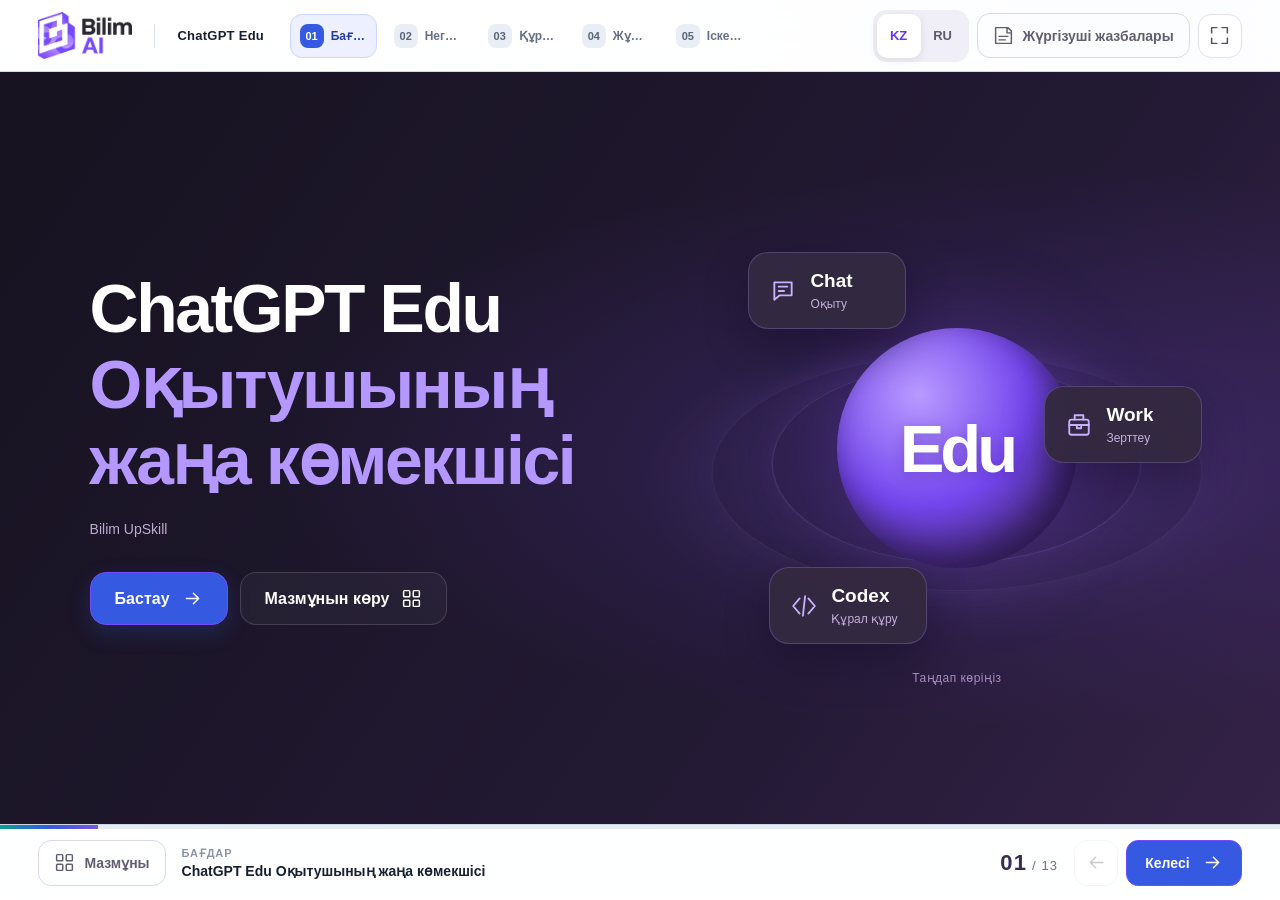
==== index.html @ 20c5f379 "Remove presentation tagline from opening slide" ====
<!DOCTYPE html>
<!-- saved from url=(0097)file:///C:/Users/w2/Documents/Codex/2026-09-23/ht/outputs/ChatGPT_Edu_Bilim_AI_updated.html#en/16 -->
<html lang="kk"><head><meta http-equiv="Content-Type" content="text/html; charset=UTF-8"><meta name="viewport" content="width=device-width, initial-scale=1"><meta name="theme-color" content="#754bff"><meta name="description" content="Bilim AI — ChatGPT Edu faculty training. Interactive presentation in Kazakh and Russian."><title>ChatGPT Edu · Bilim AI · KZ</title><style>@font-face{font-family:Bilim;src:local('Arial')}*{box-sizing:border-box}html{font-size:16px;color-scheme:light}body{margin:0;background:#f4f3f9;color:#24222d;font-family:Bilim,Arial,sans-serif}button,input,textarea,select{font:inherit}button,a,input,select,textarea{-webkit-tap-highlight-color:transparent}button,a{touch-action:manipulation}button{cursor:pointer}button:disabled{cursor:default;opacity:.3}button:focus-visible,a:focus-visible,input:focus-visible,select:focus-visible,textarea:focus-visible{outline:3px solid #a58bff;outline-offset:5px}button{border:0}a{color:inherit}svg{width:21px;height:21px;flex-shrink:0;vertical-align:middle}button svg{pointer-events:none}p{margin:0;line-height:1.55}h1,h2,h3{margin:0;line-height:1.12;letter-spacing:-.035em}h1{font-size:clamp(42px,5.3vw,82px);font-weight:700}h2{font-size:clamp(30px,3.6vw,54px);max-width:1120px}h3{font-size:24px;letter-spacing:-.02em}img{max-width:100%;display:block}button:active:not(:disabled),.action:active{transform:translateY(2px) scale(.98)}.topbar{height:86px;display:flex;align-items:center;justify-content:space-between;padding:0 4vw;border-bottom:1px solid #e2dfec;background:#ffffffed;position:relative;z-index:5;gap:16px}.brand{display:flex;align-items:center;gap:22px;text-decoration:none;flex-shrink:0}.brand img{width:119px;height:60px;object-fit:contain}.brand-divider{height:24px;width:1px;background:#d8d4e5}.brand-name{font-size:14px;letter-spacing:.08em;font-weight:700}.toolbar{display:flex;align-items:center;gap:10px}.lang{display:flex;background:#f0eef6;padding:4px;border-radius:14px}.lang button{min-width:48px;height:38px;border-radius:10px;background:transparent;color:#5f5a6c;font-weight:700;font-size:13px;transition:.2s}.lang button[aria-pressed=true]{background:#fff;color:#6635ed;box-shadow:0 2px 9px #25174618}.iconbtn{width:44px;height:44px;border:1px solid #e1ddec;background:#fff;border-radius:13px;display:inline-grid;place-items:center;color:#555060;transition:.2s}.iconbtn:hover{background:#eee8ff;color:#6738e9;border-color:#b59bfd}.quiet-btn{display:inline-flex;align-items:center;justify-content:center;gap:9px;background:transparent;color:#635d72;border:1px solid #ddd6eb;border-radius:13px;padding:11px 15px;font-size:14px;font-weight:600;transition:.2s}.quiet-btn:hover{background:#eae2fc;border-color:#ad8cf9}.action{display:inline-flex;align-items:center;justify-content:center;gap:12px;min-height:52px;padding:15px 24px;color:white;background:#754bff;border:1px solid #754bff;border-radius:16px;text-decoration:none;font-weight:700;font-size:16px;position:relative;overflow:hidden;transition:transform .2s,box-shadow .2s,background .2s;box-shadow:0 9px 24px #754bff24}.action:hover{background:#6535f2;box-shadow:0 12px 32px #754bff45;transform:translateY(-3px)}.action.secondary{background:#fff;color:#6336dc;border-color:#e2d9fa;box-shadow:none}.action.secondary:hover{background:#f1ebff}.ripple{position:absolute;border-radius:50%;width:18px;height:18px;background:#ffffff60;pointer-events:none;animation:ripple .55s ease-out forwards}@keyframes ripple{to{transform:scale(30);opacity:0}}.stage{min-height:calc(100dvh - 166px);position:relative}.slide{max-width:1600px;margin:auto;padding:44px 6vw 45px;animation:arrive .55s cubic-bezier(.2,.7,.2,1);min-height:calc(100dvh - 166px)}@keyframes arrive{from{opacity:0;transform:translateY(22px)}to{opacity:1;transform:none}}.eyebrow{display:flex;align-items:center;gap:14px;font-size:12px;text-transform:uppercase;letter-spacing:.16em;font-weight:700;color:#784cf5;margin-bottom:20px}.eyebrow::before{content:'';width:30px;height:3px;background:currentColor;border-radius:4px}.slide-head{margin-bottom:34px}.subtitle{color:#716a80;max-width:970px;font-size:19px;margin-top:18px}.dock{height:80px;background:#ffffffed;border-top:1px solid #e3dfec;display:flex;align-items:center;gap:20px;padding:0 4vw;position:sticky;bottom:0;z-index:6;backdrop-filter:blur(16px)}.dock .chapter{flex:1;min-width:0;font-size:14px;color:#645d72;white-space:nowrap;overflow:hidden;text-overflow:ellipsis}.dock .counter{font-size:13px;font-variant-numeric:tabular-nums;letter-spacing:.09em;color:#756c83;white-space:nowrap}.dock .counter strong{font-size:22px;color:#382c50}.navpair{display:flex;gap:8px}.navpair .action{min-height:42px;padding:10px 18px;border-radius:12px;font-size:14px;box-shadow:none}.progress{position:absolute;top:-2px;height:3px;left:0;background:linear-gradient(90deg,#6336ed,#af8cff);transition:width .5s}.hero{color:#fff;position:relative;overflow:hidden;max-width:none;background:radial-gradient(ellipse at 82% 50%,#4f31926e,transparent 53%),linear-gradient(125deg,#171320 2%,#221933 63%,#342247);padding-top:56px;display:flex;flex-direction:column;justify-content:center}.hero .eyebrow{color:#b59aff}.hero .subtitle{color:#c4b8d6;font-size:20px;max-width:640px}.hero-grid{display:grid;grid-template-columns:1.25fr 1fr;align-items:center;gap:50px;max-width:1460px;width:100%;margin:auto}.hero h1 span{display:block;color:#b498ff}.hero .hero-title{margin-bottom:20px}.hero-sub{font-size:14px;color:#bdaccf}.hero .actions{margin-top:32px}.hero .action.secondary{background:#ffffff0a;border-color:#ffffff25;color:white}.hero-note{font-size:16px;line-height:1.7;color:#bbaeCD;margin-top:30px;max-width:670px}.actions{display:flex;gap:12px;flex-wrap:wrap;align-items:center}.visual-space{height:440px;position:relative;perspective:1000px;display:grid;place-items:center}.orbit{position:absolute;width:365px;height:365px;border:1px solid #b69aff38;border-radius:50%;transform:rotateX(58deg) rotateZ(-25deg);box-shadow:0 0 85px #a589ff1a}.orbit.two{width:480px;height:480px;transform:rotateX(62deg) rotateZ(25deg);border-color:#c3a4ff1a}.core{width:240px;height:240px;display:grid;place-items:center;border-radius:50%;background:radial-gradient(circle at 34% 28%,#b89aff,#7446ee 47%,#382257 85%);box-shadow:inset -10px -15px 35px #261442b0,0 0 90px #8852f742;position:relative;animation:float 7s ease-in-out infinite}.core span{font-size:67px;font-weight:700;letter-spacing:-.06em;text-shadow:0 3px 14px #35157745}.float-button{position:absolute;border-radius:20px;display:flex;align-items:center;gap:14px;padding:17px 21px;background:#342940f5;border:1px solid #b59bff40;box-shadow:0 18px 45px #09031250;color:white;min-width:158px;text-align:left;transition:transform .25s,background .25s;font-weight:700;font-size:19px}.float-button small{display:block;color:#c3b0dc;font-size:12px;font-weight:400;margin-top:5px}.float-button svg{width:26px;height:26px;color:#c8b1ff}.float-button:hover{transform:translateY(-9px) rotate(-2deg);background:#6843ae}.float-button.one{top:24px;left:25px}.float-button.two{top:158px;right:-12px}.float-button.three{bottom:24px;left:46px}@keyframes float{50%{transform:translateY(-12px)}}.section-number{font-size:clamp(100px,13vw,180px);font-weight:700;line-height:.85;letter-spacing:-.09em;color:#e3dcf7;user-select:none}.split{display:grid;grid-template-columns:1fr 1fr;gap:36px}.panel{background:#fff;border:1px solid #e5e0ee;border-radius:26px;padding:30px}.panel.dark{background:#21192f;color:#fff;border:1px solid #3c2b55}.panel.dark p{color:#c1b2d2}.panel p{font-size:18px;color:#6c647a}.panel h3{margin-bottom:14px}.grid{display:grid;gap:22px}.grid.two{grid-template-columns:repeat(2,minmax(0,1fr))}.grid.three{grid-template-columns:repeat(3,minmax(0,1fr))}.items{list-style:none;padding:0;margin:0;display:grid;gap:16px}.item{padding:21px 0;border-bottom:1px solid #e3ddee;display:flex;gap:22px;align-items:flex-start}.item:last-child{border-bottom:0}.item-number{font-size:28px;color:#8358f5;font-weight:700;min-width:42px}.item h3{font-size:22px;margin-bottom:9px}.item p{font-size:18px;color:#6e657d}.source{font-size:12px;color:#796e89;display:flex;flex-wrap:wrap;gap:8px;margin-top:25px;line-height:1.5}.source a{border-bottom:1px solid #c3b3e1;text-decoration:none}.source a:hover{color:#6c35ef}.logo-wall{display:grid;grid-template-columns:repeat(4,minmax(0,1fr));gap:20px;margin:50px 0}.logo-tile{background:white;border-radius:24px;border:1px solid #e6deef;height:240px;display:flex;flex-direction:column;align-items:center;justify-content:center;padding:30px;gap:28px}.logo-tile img{width:100%;height:105px;object-fit:contain}.logo-tile:last-child img{height:135px}.logo-tile span{font-size:14px;color:#6e657c}.portraits{display:grid;grid-template-columns:repeat(3,minmax(0,1fr));gap:30px}.portrait{overflow:hidden;border-radius:24px;background:white;border:1px solid #e4dfee}.photo{height:285px;position:relative;overflow:hidden;background:#e5deed}.photo img{width:100%;height:100%;object-fit:cover;object-position:center 35%;transition:transform .6s}.portrait:hover .photo img{transform:scale(1.035)}.photo.crop img{position:absolute;width:227.273%;max-width:none;height:339%;left:-63.636%;top:-33.89%;object-fit:fill}.portrait:hover .photo.crop img{transform:scale(1.025)}.portrait-info{padding:24px 26px}.portrait h3{line-height:1.24;min-height:62px}.portrait-info p{font-size:16px;margin-top:12px;color:#8154e9}.agenda{display:grid;grid-template-columns:repeat(2,minmax(0,1fr));gap:14px}.agenda-row{display:flex;align-items:center;gap:25px;padding:23px;background:#fff;border:1px solid #e4dfed;border-radius:18px;text-align:left;color:#342e41;transition:.2s;font-size:18px;line-height:1.45}.agenda-row:hover{background:#eee6ff;transform:translateX(4px)}.agenda-row strong{color:#754bff;font-size:21px;min-width:70px}.big-value{font-size:clamp(90px,10vw,155px);color:#8050fb;line-height:1.1;letter-spacing:-.06em;font-weight:700}.metric-copy{font-size:23px;max-width:350px;color:#6d627e}.benefits{display:grid;gap:5px}.benefit{padding:22px 0;border-bottom:1px solid #ded8e8}.benefit:last-child{border:0}.benefit h3{margin-bottom:10px}.benefit p{font-size:18px;color:#6e647d}.chart-wrap{display:grid;grid-template-columns:1.25fr 1fr;gap:50px;align-items:center}.bars{height:265px;display:flex;align-items:flex-end;gap:30px;padding:0 24px;border-bottom:1px solid #d7cbea}.bar-wrap{height:100%;flex:1;display:flex;flex-direction:column;justify-content:flex-end;position:relative}.bar{border-radius:13px 13px 0 0;background:linear-gradient(0deg,#7445ee,#b494ff);height:var(--height);position:relative;min-height:36px;transform-origin:bottom;animation:grow .9s cubic-bezier(.2,.7,.2,1)}.bar-value{position:absolute;top:-40px;left:0;font-size:28px;font-weight:700;color:#713ceb}.bar-year{margin:12px 0 0;font-size:16px;color:#80708f;text-align:center}.chart-labels{display:flex;gap:30px;padding:0 24px}.chart-labels span{flex:1}.stat-lines{display:grid;gap:22px}.stat-line{display:flex;align-items:center;gap:25px;padding-bottom:23px;border-bottom:1px solid #dfd8e9}.stat-line strong{color:#302140;font-size:53px;letter-spacing:-.05em;min-width:111px}.stat-line p{font-size:18px;color:#73677f}@keyframes grow{from{transform:scaleY(.03)}to{transform:scaleY(1)}}.stats-foot{margin-top:29px;padding:16px 22px;background:#e9e1f7;border-radius:14px;font-size:15px;color:#635275}.mode-card{border:1px solid #e3dbef;background:white;border-radius:24px;padding:27px;text-align:left;transition:.25s;position:relative;color:#292132}.mode-card:hover{transform:translateY(-7px);box-shadow:0 15px 35px #6b419a15}.mode-card[aria-pressed=true]{background:#2a1c42;color:white;border-color:#9e77f8;box-shadow:0 16px 42px #39245922}.mode-card .symbol{width:54px;height:54px;border-radius:17px;display:grid;place-items:center;background:#eee5ff;color:#8050f4;margin-bottom:26px}.mode-card .symbol svg{width:25px;height:25px}.mode-card h3{font-size:32px;margin-bottom:17px}.mode-card p{font-size:18px;line-height:1.55;color:#776b84}.mode-card[aria-pressed=true] p{color:#cab7e0}.choice-detail{margin-top:24px;padding:22px 26px;border-radius:18px;background:#e9e1f7;color:#574367;display:flex;align-items:center;gap:14px;line-height:1.55;font-size:18px}.mock{background:#fff;border:1px solid #e3dbef;box-shadow:0 16px 48px #35215f10;border-radius:25px;overflow:hidden}.mock-head{display:flex;justify-content:space-between;padding:18px 23px;border-bottom:1px solid #ede7f5;font-size:14px;font-weight:700}.mock-body{padding:28px}.mock-label{font-size:12px;color:#8a7898;margin-top:16px;line-height:1.5}.mode-switch{display:flex;gap:6px;background:#f0ebf7;padding:5px;border-radius:15px;margin-bottom:24px}.mode-switch button{flex:1;padding:12px 8px;border-radius:11px;background:transparent;color:#776288;font-weight:700}.mode-switch button[aria-pressed=true]{background:#754bff;color:white;box-shadow:0 4px 13px #754bff35}.mock-screen{padding:22px;background:#f7f3fc;border-radius:18px;min-height:146px;display:grid;align-items:center;font-size:21px;color:#625070}.model-control{display:flex;align-items:center;gap:12px;margin-top:24px;color:#756184;font-size:14px}.model-control select{padding:12px 18px;border:1px solid #dcd0ed;border-radius:13px;background:white;color:#603d83;flex:1}.rows-compact .item{padding:16px 0}.rows-compact h3{font-size:20px}.rows-compact p{font-size:16px}.prompt-layout{display:grid;grid-template-columns:.82fr 1.18fr;gap:25px}.fields{display:grid;gap:15px}.fields label{display:grid;gap:8px;font-size:14px;font-weight:700;color:#6d597d}.fields input,.fields select{width:100%;padding:14px 16px;background:white;border:1px solid #dcd2e9;border-radius:12px;color:#30243b;min-width:0;font-size:16px}.prompt-paper{padding:28px;border-radius:24px;background:#21182f;color:#e4d9f1;position:relative}.prompt-paper textarea{width:100%;height:270px;resize:vertical;background:transparent;color:#e7dcef;border:0;outline-offset:3px;font-size:17px;line-height:1.65}.prompt-paper header{display:flex;align-items:center;justify-content:space-between;gap:10px;color:#bd9ef5;font-size:12px;letter-spacing:.08em;margin-bottom:20px}.prompt-paper .action{margin-top:15px;width:100%}.prompt-sections{margin-top:20px}.prompt-sections summary{font-size:14px;color:#72617d;cursor:pointer;padding:12px 0}.prompt-sections p{font-size:15px;margin:8px 0;color:#786585}.stepper{display:flex;gap:8px;margin-bottom:25px}.stepper button{flex:1;min-width:0;display:flex;flex-direction:column;align-items:flex-start;gap:20px;text-align:left;background:white;border:1px solid #e4dced;border-radius:19px;padding:23px;color:#61506f;line-height:1.3;font-weight:700;font-size:18px;transition:.2s}.stepper button b{font-size:34px;color:#9570ee}.stepper button[aria-pressed=true]{background:#754bff;border-color:#754bff;color:#fff;box-shadow:0 12px 25px #754bff25}.stepper button[aria-pressed=true] b{color:#ded1ff}.step-display{display:grid;grid-template-columns:100px 1fr;gap:30px;align-items:center;background:white;border-radius:24px;padding:32px;min-height:160px;border:1px solid #e4dbf0}.step-display .large-index{font-size:84px;color:#ded0fa;line-height:1;font-weight:700;letter-spacing:-.07em}.step-display h3{margin-bottom:15px}.step-display p{font-size:22px;color:#756280;max-width:900px}.calc{display:grid;grid-template-columns:1fr .85fr;gap:25px;margin-top:28px;background:#23192f;border-radius:25px;padding:26px;color:white}.calc-controls{display:grid;gap:23px}.range-label{display:flex;justify-content:space-between;gap:10px;align-items:center;font-size:16px;color:#d4c1e5;margin-bottom:12px}.range-label output{font-size:22px;color:white;font-weight:700}input[type=range]{accent-color:#a47dff;width:100%;cursor:pointer}.calc-result{padding:15px 20px;border-left:1px solid #54405e;display:flex;flex-direction:column;justify-content:center}.calc-result strong{font-size:62px;color:#c8a6ff;letter-spacing:-.05em}.calc-result p{font-size:16px;color:#c5afd6}.calc-note{font-size:12px;color:#bba3ca;line-height:1.5;margin-top:10px}.three-compact .panel{padding:23px}.three-compact .panel p{font-size:16px}.three-compact h3{font-size:22px}.checklist{display:grid;gap:12px}.check-row{display:flex;align-items:center;gap:18px;padding:20px;background:white;border:1px solid #e4dbef;border-radius:17px;cursor:pointer;line-height:1.5;font-size:18px;transition:.2s}.check-row:has(input:checked){background:#eee6ff;border-color:#b798f7;color:#5b3283}.check-row input{width:23px;height:23px;accent-color:#8050f2;flex-shrink:0}.check-meter{margin-top:20px;display:flex;align-items:center;gap:20px}.check-meter progress{appearance:none;border:0;height:7px;border-radius:10px;flex:1;max-width:350px;width:100%;overflow:hidden}.check-meter progress::-webkit-progress-bar{background:#ded4ed}.check-meter progress::-webkit-progress-value{background:#9160f3;transition:width .3s}.check-meter span{font-size:14px;color:#6a567b}.resource-card{display:flex;gap:27px;align-items:center;background:#fff;border:1px solid #e4dced;border-radius:25px;padding:29px}.resource-card .qr{width:150px;flex-shrink:0}.resource-card h3{margin-bottom:15px}.resource-card p{font-size:17px;color:#7c6b88;margin-bottom:22px}.support{margin-top:24px;padding:20px 25px;display:flex;align-items:center;justify-content:space-between;background:#eae1f8;border-radius:19px;gap:20px}.support a{color:#69399e;text-decoration:none;font-weight:700;font-size:19px}.support a:hover{text-decoration:underline}.faq{display:grid;gap:13px}.faq details{background:#fff;border:1px solid #e3daed;border-radius:19px;padding:0 25px}.faq summary{cursor:pointer;list-style:none;padding:23px 0;display:flex;justify-content:space-between;gap:20px;align-items:center;font-size:21px;font-weight:700}.faq summary::-webkit-details-marker{display:none}.faq summary svg{color:#9869ef;transition:transform .2s}.faq details[open] summary svg{transform:rotate(45deg)}.faq details p{font-size:19px;color:#75617f;padding:0 50px 25px 0;max-width:1000px}.end-slide{display:flex;flex-direction:column;justify-content:center;min-height:calc(100dvh - 166px)}.end-slide h1{max-width:1000px}.end-slide .hero-note{font-size:21px;margin:23px 0 35px}.overlay{border:0;border-radius:26px;padding:0;background:#fff;color:#2d2438;width:min(940px,calc(100vw - 30px));max-height:85dvh;box-shadow:0 35px 100px #1c092b55}.overlay::backdrop{background:#1f132ea8;backdrop-filter:blur(8px)}.modal-head{display:flex;align-items:center;justify-content:space-between;padding:24px 29px;border-bottom:1px solid #e6ddef;gap:15px;position:sticky;top:0;background:white;z-index:2}.modal-head h2{font-size:25px}.modal-content{padding:27px 29px}.outline-grid{display:grid;grid-template-columns:repeat(2,minmax(0,1fr));gap:9px}.outline-grid button{text-align:left;background:#f6f2fb;border:1px solid #e6ddee;padding:17px;border-radius:13px;color:#66506f;display:flex;align-items:center;gap:16px;font-size:15px;line-height:1.4}.outline-grid button b{color:#9a76c8;font-size:19px}.outline-grid button.active{background:#754bff;border-color:#754bff;color:white}.outline-grid button.active b{color:#ded0ff}.outline-grid button:hover{border-color:#8b58df}.notes-text{white-space:pre-wrap;color:#6c577a;line-height:1.75;font-size:18px}.timer-box{text-align:center;padding:10px 0 20px}.timer-digits{font-size:clamp(65px,15vw,120px);letter-spacing:-.06em;font-variant-numeric:tabular-nums;font-weight:700;color:#754bff;margin:20px}.timer-box .actions{justify-content:center}.qr-large{width:min(350px,100%);margin:auto}.toast{position:fixed;bottom:102px;left:50%;transform:translate(-50%,20px);padding:15px 23px;border-radius:16px;background:#2e2140;color:white;box-shadow:0 10px 45px #29123935;opacity:0;pointer-events:none;transition:.2s;z-index:20;font-size:15px;max-width:calc(100vw - 30px);text-align:center}.toast.show{opacity:1;transform:translate(-50%,0)}.sr-only{position:absolute;width:1px;height:1px;padding:0;margin:-1px;overflow:hidden;clip:rect(0,0,0,0);border:0}.muted{color:#81708f}.hide-mobile{display:inline}.timer-running{box-shadow:0 0 0 3px #b998ff50;color:#754bff}.mini-label{font-size:12px;font-weight:700;letter-spacing:.08em;text-transform:uppercase;color:#846197;margin-bottom:12px}.icon-square{width:45px;height:45px;border-radius:14px;background:#eee5fc;color:#9262ed;display:grid;place-items:center;margin-bottom:19px}.empty-value{color:#ab98be}.inline-link{display:inline-flex;align-items:center;gap:9px;font-size:15px;color:#8e58e6;text-decoration:none;font-weight:700;margin-top:22px}.inline-link:hover{text-decoration:underline}.mini-quote{padding:20px 25px;border-left:3px solid #9d72ff;background:#eee6fa;font-size:19px;line-height:1.5;margin-top:24px;border-radius:0 14px 14px 0}.input-note{font-size:13px;color:#826b91;line-height:1.55}.hero-visual-caption{position:absolute;bottom:-17px;font-size:12px;color:#a68bbd;letter-spacing:.04em}.readable{white-space:pre-line}.drawer-title{letter-spacing:0}.subtle-inline{font-size:15px;color:#796389}.noscript{padding:50px;font-size:20px}.timer-indicator{font-size:10px;position:absolute;margin-top:33px}.timer-control-wrap{position:relative;display:flex;justify-content:center}
@media(min-width:1700px){.slide{padding-left:105px;padding-right:105px}.hero{padding-left:max(6vw,calc((100vw - 1420px)/2));padding-right:max(6vw,calc((100vw - 1420px)/2))}}
@media(max-width:1100px){.brand-name{display:none}.hero-grid{grid-template-columns:1.3fr .85fr;gap:15px}.visual-space{transform:scale(.8);transform-origin:center}.hero h1{font-size:57px}.resource-card{flex-direction:column;align-items:flex-start}.resource-card .qr{width:120px}.stepper button{padding:18px;font-size:16px}.photo{height:235px}.slide{padding:35px 5vw}.chart-wrap{gap:25px}.toolbar{gap:7px}.toolbar .quiet-btn{padding:11px}.calc-result strong{font-size:48px}}
@media(max-width:760px){.topbar{height:74px;padding:0 19px;gap:10px}.brand img{width:94px;height:50px}.brand-divider,.brand-name,.hide-mobile{display:none}.toolbar{gap:6px}.lang button{min-width:35px;height:34px;font-size:12px}.lang{padding:3px;border-radius:11px}.toolbar>.quiet-btn{width:38px;height:38px;padding:0}.iconbtn{width:38px;height:38px;border-radius:10px}.toolbar .fullscreen-btn{display:none}.slide{padding:31px 22px 36px;min-height:calc(100dvh - 146px)}.slide-head{margin-bottom:25px}.eyebrow{font-size:10px;letter-spacing:.12em;margin-bottom:17px}.subtitle{font-size:16px;line-height:1.5;margin-top:15px}h2{font-size:31px;line-height:1.16;letter-spacing:-.025em}h3{font-size:22px}.hero{padding-top:40px;padding-bottom:46px}.hero-grid{grid-template-columns:1fr}.hero h1{font-size:48px}.hero .subtitle{font-size:18px}.hero-note{font-size:14px;margin-top:23px}.visual-space{height:330px;transform:scale(.8);margin:-10px -20px -30px}.float-button.one{left:16px;top:0}.float-button.two{right:-5px;top:120px}.float-button.three{left:26px;bottom:-14px}.hero-visual-caption{bottom:-43px}.core{width:210px;height:210px}.orbit{width:330px;height:330px}.orbit.two{width:400px;height:400px}.hero .actions{margin-top:25px}.action{font-size:15px;padding:14px 19px;min-height:49px;border-radius:14px}.actions{gap:10px}.dock{height:72px;padding:0 18px;gap:12px}.dock .chapter{display:none}.dock .counter{margin-left:auto;font-size:11px}.dock .counter strong{font-size:18px}.navpair .action{min-width:44px;padding:10px 13px}.navpair .action span{display:none}.grid.two,.grid.three,.split,.chart-wrap,.prompt-layout,.calc,.portraits{grid-template-columns:1fr}.grid{gap:15px}.panel{padding:24px;border-radius:20px}.panel p{font-size:17px}.logo-wall{grid-template-columns:repeat(2,minmax(0,1fr));gap:13px;margin:28px 0}.logo-tile{height:175px;padding:22px 15px;gap:16px;border-radius:18px}.logo-tile img{height:70px}.logo-tile:last-child img{height:86px}.logo-tile span{font-size:12px}.portraits{gap:23px}.photo{height:310px}.portrait-info{padding:23px}.portrait h3{min-height:0;font-size:25px}.agenda{grid-template-columns:1fr}.agenda-row{padding:18px;gap:19px;font-size:16px}.agenda-row strong{font-size:18px;min-width:64px}.big-value{font-size:105px}.metric-copy{font-size:22px}.benefit h3{font-size:22px}.benefit p{font-size:17px}.chart-wrap{gap:36px}.bars{height:210px;gap:20px;padding:0 12px}.bar-value{font-size:25px}.chart-labels{gap:20px;padding:0 12px}.stat-line{gap:18px}.stat-line strong{font-size:44px;min-width:90px}.stat-line p{font-size:16px}.stats-foot{font-size:13px;line-height:1.6}.mode-card{padding:24px}.mode-card .symbol{margin-bottom:20px}.mode-card h3{font-size:29px}.mode-card p{font-size:17px}.choice-detail{font-size:16px;padding:20px}.prompt-paper{padding:22px}.prompt-paper textarea{font-size:16px;min-height:310px}.stepper{display:grid;grid-template-columns:repeat(2,minmax(0,1fr));gap:10px}.stepper button{font-size:16px;padding:16px;gap:10px}.stepper button b{font-size:27px}.stepper.five button:last-child{grid-column:1/-1;flex-direction:row;align-items:center;gap:20px}.step-display{grid-template-columns:50px 1fr;gap:15px;padding:22px;min-height:155px}.step-display .large-index{font-size:52px}.step-display h3{font-size:22px}.step-display p{font-size:17px}.calc{padding:23px;gap:23px}.calc-result{border-left:0;border-top:1px solid #54405e;padding:22px 0 0}.calc-result strong{font-size:57px}.range-label{font-size:15px}.check-row{padding:18px;font-size:16px;gap:15px}.check-meter{gap:15px}.check-meter progress{width:150px}.resource-card{padding:25px;gap:22px;flex-direction:row;align-items:flex-start}.resource-card .qr{width:92px}.resource-card h3{font-size:21px}.resource-card p{font-size:15px;margin-bottom:15px}.resource-card .action{padding:11px 14px;min-height:44px;font-size:13px}.resource-card .action svg{width:17px}.support{flex-direction:column;align-items:flex-start;padding:20px;gap:14px}.support a{font-size:17px}.faq details{padding:0 20px}.faq summary{font-size:19px;line-height:1.4;padding:21px 0}.faq details p{font-size:17px;padding-right:0}.source{font-size:12px;margin-top:24px}.overlay{border-radius:20px;max-height:88dvh}.modal-head{padding:20px}.modal-head h2{font-size:23px}.modal-content{padding:20px}.outline-grid{grid-template-columns:1fr}.notes-text{font-size:16px}.end-slide .hero-note{font-size:19px}.end-slide{padding-top:70px}.end-slide h1{font-size:57px}.three-compact .panel p{font-size:17px}.quiet-btn{font-size:13px}.toast{bottom:89px}.split{gap:23px}}
@media(prefers-reduced-motion:reduce){*,*::before,*::after{animation-duration:.001ms!important;animation-iteration-count:1!important;transition-duration:.001ms!important;scroll-behavior:auto!important}.core{animation:none!important}}

/* Preserve portrait proportions and compact-phone layouts. */
.photo{aspect-ratio:1/1;height:auto!important}.hero-grid>*{min-width:0}.resource-card>div{min-width:0}.resource-card p{overflow-wrap:anywhere}
@media(max-width:370px){.topbar{padding:0 12px;gap:7px}.brand img{width:76px}.toolbar{gap:4px}.lang button{min-width:31px}.toolbar>.quiet-btn,.iconbtn{width:32px;height:36px}.toolbar .quiet-btn{padding:0}.hero h1{font-size:40px}.dock{padding:0 12px;gap:8px}.dock>.quiet-btn{padding:10px;font-size:12px}.navpair{gap:5px}.navpair .action{padding:9px;min-width:38px}.resource-card{flex-direction:column}.resource-card .qr{width:115px}.support a{font-size:15px}.check-meter{flex-wrap:wrap}.logo-tile{padding:18px 12px}.logo-tile span{font-size:11px}}

/* Keep presentation controls reachable while long slides scroll. */
body{height:100dvh;overflow:hidden}.stage{height:calc(100dvh - 166px);min-height:0;overflow-y:auto;overflow-x:hidden;scrollbar-width:thin;scrollbar-color:#c0abea #f4f3f9}.slide{min-height:100%}.dock{position:relative}.end-slide{min-height:100%}
@media(max-width:760px){.stage{height:calc(100dvh - 146px)}.slide{min-height:100%}}


/* === 2026 UX refresh: chapter-led, full-viewport presentation shell === */
:root{
  --ink:#172033;
  --ink-soft:#5a6478;
  --canvas:#f4f7fc;
  --paper:#ffffff;
  --line:#dce3ef;
  --brand:#3559e0;
  --brand-deep:#243aa7;
  --aqua:#0b9f92;
  --sun:#f3b63f;
  --focus:#0b73e0;
  --shadow:0 18px 55px rgba(35,54,91,.12);
  --ease:cubic-bezier(.22,.8,.24,1);
}
html,body{height:100%;min-height:100%;}
body{
  height:100dvh;
  min-height:100svh;
  display:grid;
  grid-template-rows:72px minmax(0,1fr) 76px;
  overflow:hidden;
  background:
    radial-gradient(circle at 88% 4%,rgba(53,89,224,.10),transparent 28rem),
    linear-gradient(180deg,#f9fbff 0%,var(--canvas) 100%);
  color:var(--ink);
  font-family:"Aptos","Segoe UI",Arial,sans-serif;
}
button,a,input,select,textarea,summary{outline:none;}
button:focus-visible,a:focus-visible,input:focus-visible,select:focus-visible,textarea:focus-visible,summary:focus-visible{
  box-shadow:0 0 0 3px #fff,0 0 0 6px var(--focus)!important;
}
.topbar{
  height:auto;
  min-height:0;
  padding:0 clamp(18px,3vw,48px);
  display:grid;
  grid-template-columns:max-content minmax(0,1fr) max-content;
  gap:clamp(14px,2vw,30px);
  background:rgba(255,255,255,.88);
  border-bottom:1px solid rgba(203,213,228,.9);
  backdrop-filter:blur(18px) saturate(150%);
}
.brand{min-width:max-content;}
.brand img{width:94px;height:auto;}
.brand-divider{height:24px;background:var(--line);}
.brand-name{font-size:13px;font-weight:750;color:var(--ink);letter-spacing:.02em;}
.chapter-rail{display:grid;grid-template-columns:repeat(6,minmax(0,1fr));align-items:center;gap:7px;min-width:0;}
.chapter-tab{
  min-width:0;
  min-height:44px;
  display:grid;
  grid-template-columns:24px minmax(0,1fr);
  align-items:center;
  gap:7px;
  padding:7px 9px;
  border:1px solid transparent;
  border-radius:12px;
  color:#667085;
  background:transparent;
  transition:background .22s var(--ease),border-color .22s var(--ease),color .22s var(--ease),transform .22s var(--ease);
}
.chapter-tab:hover{background:#f0f4ff;color:var(--brand);}
.chapter-tab:active{transform:scale(.98);}
.chapter-tab[aria-current="step"]{background:#edf1ff;border-color:#cdd6ff;color:var(--brand-deep);}
.chapter-tab.is-complete{color:#3f6e69;}
.chapter-tab b{
  width:24px;height:24px;display:grid;place-items:center;border-radius:8px;
  background:#e9edf5;color:#596579;font-size:11px;font-variant-numeric:tabular-nums;
}
.chapter-tab[aria-current="step"] b{background:var(--brand);color:#fff;}
.chapter-tab.is-complete b{background:#dff5f1;color:#08766c;}
.chapter-tab span{overflow:hidden;text-overflow:ellipsis;white-space:nowrap;text-align:left;font-size:12px;font-weight:700;}
.toolbar{gap:8px;}
.toolbar .quiet-btn,.toolbar .iconbtn{min-width:44px;min-height:44px;}
.lang button{min-width:44px;min-height:44px;height:44px;}
.stage{
  height:auto;
  min-height:0;
  overflow-y:auto;
  overflow-x:hidden;
  overscroll-behavior:contain;
  scrollbar-gutter:auto;
  scrollbar-color:#9cabd0 transparent;
  scroll-behavior:smooth;
  position:relative;
}
.slide{
  width:auto;
  max-width:1540px;
  min-height:100%;
  margin:0 auto;
  padding:clamp(30px,4.4vh,58px) clamp(24px,6vw,100px);
  animation:slideReveal .48s var(--ease) both;
  position:relative;
}
.slide:focus{outline:none;}
.slide:not(.hero)::after{
  content:"";position:absolute;z-index:-1;right:0;bottom:0;width:28rem;height:28rem;
  border-radius:50%;background:radial-gradient(circle,rgba(11,159,146,.07),transparent 68%);pointer-events:none;
}
.slide-head{margin-bottom:clamp(24px,3.5vh,38px);max-width:1220px;}
.slide-meta{display:flex;align-items:center;gap:12px;margin-bottom:16px;}
.chapter-kicker{
  display:inline-flex;align-items:center;gap:8px;min-height:30px;padding:5px 10px;border-radius:9px;
  background:#eaf0ff;color:var(--brand-deep);font-size:11px;font-weight:800;letter-spacing:.09em;text-transform:uppercase;
}
.chapter-kicker::before{content:"";width:7px;height:7px;border-radius:50%;background:var(--aqua);box-shadow:0 0 0 4px rgba(11,159,146,.13);}
.slide-position{font-size:12px;font-weight:750;color:#7b8496;font-variant-numeric:tabular-nums;}
.slide-head h2{max-width:1050px;color:var(--ink);text-wrap:balance;}
.subtitle{max-width:820px;color:var(--ink-soft);}
.panel,.resource-card,.portrait,.mock,.prompt-paper,.calc,.step-display,.faq details{
  box-shadow:0 1px 0 rgba(23,32,51,.03),0 12px 36px rgba(44,62,103,.07);
  border-color:var(--line);
}
.panel p,.mode-card p,.benefit p,.item p,.portrait p,.resource-card p,.choice-detail,.mock-label,.input-note{color:var(--ink-soft);}
.mode-card[aria-pressed="true"] p{color:#eeeaf8;}
.source a{color:#536079;font-size:12px;}
.panel,.resource-card,.mode-card,.agenda-row,.stepper button,.faq details{transition:transform .22s var(--ease),box-shadow .22s var(--ease),border-color .22s var(--ease),background .22s var(--ease);}
.mode-card:hover,.agenda-row:hover,.stepper button:hover{transform:translateY(-3px);box-shadow:var(--shadow);border-color:#bec9e1;}
.mode-card:active,.agenda-row:active,.stepper button:active{transform:translateY(-1px) scale(.995);}
.mode-card,.panel,.resource-card{border-radius:18px 18px 46px 18px;}
.feature-list{display:grid;gap:0;border-block:1px solid var(--line);}
.feature-list.two,.feature-list.three{grid-template-columns:repeat(2,minmax(0,1fr));}
.feature-list .panel{
  min-height:138px;display:grid;grid-template-columns:52px 1fr;align-content:center;column-gap:18px;
  padding:24px 26px;background:transparent;border:0;border-radius:0;box-shadow:none;
}
.feature-list .panel:nth-child(odd){border-right:1px solid var(--line);}
.feature-list .panel:nth-child(n+3){border-top:1px solid var(--line);}
.feature-list .panel .icon-square{grid-row:1 / span 2;border-radius:50%;}
.feature-list .panel h3,.feature-list .panel p{grid-column:2;margin-left:0;}
.feature-list .panel h3{margin-top:0;margin-bottom:6px;}
.feature-list .panel p{margin-bottom:0;}
.partner-band{
  display:grid;grid-template-columns:minmax(190px,.42fr) minmax(0,1.58fr);align-items:center;gap:28px;
  margin:-4px 0 30px;padding:22px 0;border-block:1px solid var(--line);
}
.partner-copy span{display:block;color:var(--aqua);font-size:11px;font-weight:850;letter-spacing:.11em;text-transform:uppercase;margin-bottom:7px;}
.partner-copy strong{font-size:clamp(18px,2vw,26px);line-height:1.18;text-wrap:balance;}
.partner-logos{display:grid;grid-template-columns:repeat(4,minmax(0,1fr));align-items:center;gap:0;}
.partner-logo{min-height:72px;display:grid;place-items:center;padding:10px 18px;border-left:1px solid var(--line);}
.partner-logo img{display:block;max-width:100%;width:auto;height:42px;object-fit:contain;}
.merged-section{margin-top:32px;padding-top:26px;border-top:1px solid var(--line);}
.merged-section-head{display:flex;align-items:center;gap:10px;margin-bottom:18px;color:var(--brand-deep);font-size:12px;font-weight:850;letter-spacing:.09em;text-transform:uppercase;}
.merged-section-head::before{content:"";width:28px;height:3px;border-radius:9px;background:linear-gradient(90deg,var(--aqua),var(--brand));}
.mode-lab{display:grid;grid-template-columns:minmax(0,.9fr) minmax(0,1.1fr);gap:24px;align-items:stretch;}
.mode-lab .mock{border-radius:18px 18px 58px 18px;}
.workflow-ribbon{display:grid;gap:0;border-block:1px solid var(--line);counter-reset:flow;}
.workflow-ribbon .item{display:grid;grid-template-columns:52px minmax(0,1fr);gap:14px;padding:16px 4px;border:0;border-bottom:1px solid var(--line);}
.workflow-ribbon .item:last-child{border-bottom:0;}
.workflow-ribbon .item-number{background:transparent;color:var(--brand);font-size:13px;font-weight:850;}
.commitment-flow{display:grid;grid-template-columns:minmax(0,.82fr) minmax(0,1.18fr);gap:28px;align-items:start;}
.commitment-flow>.grid{grid-template-columns:1fr;}
.commitment-flow .grid.three{grid-template-columns:1fr;}
.commitment-flow .mode-card{min-height:auto;text-align:left;display:grid;grid-template-columns:48px 1fr;column-gap:14px;align-items:center;padding:18px 20px;}
.commitment-flow .mode-card .symbol{grid-row:1 / span 2;margin:0;}
.commitment-flow .mode-card h3,.commitment-flow .mode-card p{grid-column:2;margin:0;}
.activation-layout{display:grid;grid-template-columns:minmax(0,1fr) minmax(0,.9fr);gap:28px;align-items:start;}
.activation-layout .merged-section{margin:0;padding:0 0 0 28px;border:0;border-left:1px solid var(--line);}
.portraits{gap:clamp(28px,5vw,72px);align-items:start;}
.portrait{background:transparent;border:0;box-shadow:none;text-align:center;}
.portrait .photo{
  width:min(82%,330px);margin:0 auto;overflow:hidden;
  border-radius:42% 58% 46% 54% / 55% 42% 58% 45%;
  box-shadow:0 18px 52px rgba(52,62,93,.15);
}
.portrait:nth-child(2) .photo{border-radius:56% 44% 58% 42% / 44% 56% 42% 58%;}
.portrait:nth-child(3) .photo{border-radius:48% 52% 40% 60% / 58% 44% 56% 42%;}
.portrait-info{text-align:center;padding-inline:8px;}
.portrait-info h3{margin-bottom:6px;}
.action{background:var(--brand);box-shadow:0 8px 22px rgba(53,89,224,.22);}
.action:hover{background:var(--brand-deep);}
.action.secondary{box-shadow:none;}
.choice-detail{border-left:4px solid var(--aqua);}
.dock{
  height:auto;
  min-height:0;
  position:relative;
  bottom:auto;
  padding:0 clamp(18px,3vw,48px);
  gap:16px;
  background:rgba(255,255,255,.92);
  border-top:1px solid rgba(203,213,228,.95);
  backdrop-filter:blur(18px) saturate(150%);
}
.progress-track{position:absolute;inset:0 0 auto;height:4px;background:#e6eaf2;overflow:hidden;}
.progress{position:absolute;inset:0 auto 0 0;height:100%;background:linear-gradient(90deg,var(--aqua),var(--brand),#7d56dc);transition:width .45s var(--ease);}
.dock-label{font-size:11px;font-weight:800;letter-spacing:.08em;text-transform:uppercase;color:#8a93a4;}
.dock-title{flex:1;min-width:0;display:flex;flex-direction:column;gap:3px;}
.dock-title strong{font-size:14px;color:var(--ink);white-space:nowrap;overflow:hidden;text-overflow:ellipsis;}
.counter{min-width:max-content;font-variant-numeric:tabular-nums;}
.counter strong{color:var(--brand);}
.navpair .action,.navpair .iconbtn,.dock>.quiet-btn{min-height:46px;}
.outline-grid{display:block;}
.outline-chapter{padding:4px 0 22px;}
.outline-chapter+.outline-chapter{border-top:1px solid var(--line);padding-top:22px;}
.outline-chapter-head{display:flex;align-items:center;justify-content:space-between;gap:12px;margin:0 0 10px;}
.outline-chapter-head h3{margin:0;color:var(--ink);font-size:17px;}
.outline-chapter-head span{font-size:12px;color:#7b8496;font-weight:700;}
.outline-items{display:grid;grid-template-columns:repeat(2,minmax(0,1fr));gap:8px;}
.outline-items button{text-align:left;min-height:54px;}
.overlay{border-radius:22px;width:min(1020px,calc(100vw - 28px));box-shadow:0 35px 100px rgba(23,32,51,.28);}
.modal-head{position:sticky;top:0;z-index:2;background:rgba(255,255,255,.94);backdrop-filter:blur(14px);}
::view-transition-old(root){animation:vtOut .18s ease-in both;}
::view-transition-new(root){animation:vtIn .34s var(--ease) both;}
@keyframes slideReveal{from{opacity:0;transform:translateY(12px)}to{opacity:1;transform:none}}
@keyframes vtOut{to{opacity:0;transform:scale(.995)}}
@keyframes vtIn{from{opacity:0;transform:translateY(10px)}}

@media(max-width:1220px){
  .chapter-tab{grid-template-columns:24px;padding-inline:8px;justify-content:center;}
  .chapter-tab span{display:none;}
  .brand-divider,.brand-name{display:none;}
}
@media(max-width:860px){
  body{grid-template-rows:64px minmax(0,1fr) 70px;}
  .topbar{grid-template-columns:max-content 1fr;padding:0 16px;}
  .chapter-rail{display:none;}
  .toolbar{justify-self:end;}
  .slide{padding:28px 20px 34px;min-height:100%;}
  .slide-head{margin-bottom:24px;}
  .slide-meta{margin-bottom:13px;}
  .dock{padding:0 14px;gap:10px;}
  .dock-title{display:none;}
  .dock>.quiet-btn span{display:none;}
  .dock>.quiet-btn{width:46px;padding:0;justify-content:center;}
  .navpair .iconbtn,.navpair .action{min-width:46px;width:46px;}
  .counter{margin-left:auto;}
  .outline-items{grid-template-columns:1fr;}
  .partner-band,.mode-lab,.commitment-flow,.activation-layout{grid-template-columns:1fr;}
  .partner-logos{grid-template-columns:repeat(2,minmax(0,1fr));}
  .partner-logo:nth-child(3){border-top:1px solid var(--line);}
  .partner-logo:nth-child(odd){border-left:0;}
  .feature-list.two,.feature-list.three{grid-template-columns:1fr;}
  .feature-list .panel,.feature-list .panel:nth-child(odd),.feature-list .panel:nth-child(n+3){border-right:0;border-top:1px solid var(--line);}
  .feature-list .panel:first-child{border-top:0;}
  .activation-layout .merged-section{padding:24px 0 0;border-left:0;border-top:1px solid var(--line);}
}
@media(max-width:520px){
  .brand img{width:78px;}
  .toolbar .quiet-btn{display:none;}
  .toolbar .timer-control-wrap .iconbtn{display:grid;}
  .lang{gap:1px;}
  .lang button{min-width:44px;padding-inline:6px;}
  .slide{padding-inline:17px;}
  .chapter-kicker{font-size:10px;letter-spacing:.055em;}
  .navpair .action span{display:none;}
  .navpair .action{width:46px;padding:0;justify-content:center;}
}
@media(prefers-reduced-motion:reduce){
  .slide,.chapter-tab,.panel,.mode-card,.agenda-row,.stepper button{animation:none!important;transition:none!important;}
  ::view-transition-old(root),::view-transition-new(root){animation:none!important;}
}


/* === Final faculty-first edition === */
.slide.hero{width:100%;max-width:none;margin:0;padding-inline:clamp(28px,7vw,150px);}
.slide.hero .hero-grid{width:100%;max-width:1780px;margin:auto;}
.stage:has(.slide.hero){background:#191126;}
.stage:has(.end-slide){background:linear-gradient(135deg,#191126,#2d1748 60%,#123b4a);}
.slide:not(.hero){max-width:1720px;width:100%;}
.slide-head h2{font-size:clamp(34px,4.2vw,68px);line-height:.98;letter-spacing:-.045em;}
.slide-head .subtitle{font-size:clamp(16px,1.35vw,22px);line-height:1.45;}
.micro-source{display:flex;flex-wrap:wrap;gap:8px 14px;margin-top:18px;color:#68748a;font-size:12px;}
.micro-source a{color:var(--brand-deep);text-underline-offset:3px;}
.soft-label{font-size:11px;font-weight:850;letter-spacing:.12em;text-transform:uppercase;color:var(--aqua);}
.session-outcomes{display:flex;flex-wrap:wrap;align-items:center;justify-content:center;gap:14px 34px;margin-top:26px;padding:18px 24px;border-block:1px solid var(--line);}
.session-outcomes span{display:flex;align-items:baseline;gap:8px;color:var(--ink-soft);}
.session-outcomes b{font-size:22px;color:var(--brand);}

.agenda.final-agenda{display:grid;grid-template-columns:repeat(6,minmax(0,1fr));gap:12px;}
.final-agenda .agenda-row{min-height:205px;display:flex;flex-direction:column;align-items:flex-start;justify-content:flex-start;text-align:left;border:1px solid var(--line);border-radius:26px 26px 58px 26px;padding:22px;background:rgba(255,255,255,.76);}
.final-agenda .agenda-row strong{font-size:12px;color:var(--brand);letter-spacing:.08em;}
.final-agenda .agenda-row span{font-size:18px;line-height:1.35;font-weight:720;color:var(--ink);margin-top:28px;}
.final-agenda .agenda-row svg{margin-top:auto;align-self:flex-end;}

.org-explorer{display:grid;grid-template-columns:minmax(270px,.68fr) minmax(0,1.32fr);gap:28px;align-items:stretch;}
.org-explorer>*{min-width:0;}
.org-tabs{display:grid;gap:10px;align-content:start;}
.org-tab{display:grid;grid-template-columns:66px 1fr;align-items:center;gap:14px;min-height:82px;padding:10px 18px;border:1px solid var(--line);border-radius:18px 18px 40px 18px;background:rgba(255,255,255,.72);text-align:left;transition:.25s var(--ease);}
.org-tab img{width:58px;height:42px;object-fit:contain;filter:saturate(.8);}
.org-tab span{font-weight:800;color:var(--ink);line-height:1.3;}
.org-tab:hover{transform:translateX(5px);border-color:#aebdf0;}
.org-tab[aria-pressed=true]{background:#25183a;border-color:#7f60dc;box-shadow:0 16px 38px rgba(44,29,69,.22);}
.org-tab[aria-pressed=true] span{color:white;}
.org-tab[aria-pressed=true] img{filter:none;}
.org-stage{position:relative;min-height:420px;overflow:hidden;border:1px solid #d6ddec;border-radius:42px 42px 110px 42px;background:linear-gradient(145deg,#fff 0%,#f1edff 58%,#e5f7f5 100%);box-shadow:var(--shadow);}
.org-decoration::before,.org-decoration::after{content:"";position:absolute;border:1px solid rgba(87,73,178,.18);border-radius:50%;inset:12% 10%;animation:orbitSpin 18s linear infinite;}
.org-decoration::after{inset:24% 21%;animation-direction:reverse;animation-duration:12s;}
.org-decoration{position:absolute;inset:0;overflow:hidden;contain:strict;pointer-events:none;border-radius:inherit;}.org-hub{position:absolute;inset:50% auto auto 50%;translate:-50% -50%;width:122px;aspect-ratio:1;border-radius:44% 56% 58% 42%/52% 44% 56% 48%;display:grid;place-items:center;text-align:center;background:#2d1d48;color:#fff;font-weight:850;box-shadow:0 22px 50px rgba(40,29,65,.28);z-index:2;}
.org-detail{position:absolute;z-index:3;left:32px;right:32px;bottom:28px;padding:24px 26px;border-radius:26px 26px 58px 26px;background:rgba(255,255,255,.9);border:1px solid rgba(206,214,231,.9);backdrop-filter:blur(14px);animation:detailIn .4s var(--ease);}
.org-detail header{display:flex;align-items:center;gap:12px;margin-bottom:10px;}
.org-detail header img{width:68px;height:38px;object-fit:contain;}
.org-detail h3{font-size:clamp(20px,2vw,25px);margin:0;line-height:1.2;}
.org-detail p{margin:6px 0 0;color:var(--ink-soft);font-size:17px;line-height:1.5;}
.org-impact{display:inline-flex;margin-top:13px;padding:7px 11px;border-radius:999px;background:#e5f5f2;color:#08776d;font-size:12px;font-weight:800;}

.benefit-ribbon{display:grid;grid-template-columns:repeat(4,minmax(0,1fr));gap:1px;border:1px solid var(--line);border-radius:22px 22px 48px 22px;overflow:hidden;background:var(--line);}
.benefit-chip{min-height:118px;padding:19px;background:#fff;}
.benefit-chip .symbol{width:38px;height:38px;margin:0 0 14px;border-radius:14px;}
.benefit-chip h3{font-size:16px;margin:0 0 5px;}
.benefit-chip p{font-size:13px;line-height:1.4;margin:0;color:var(--ink-soft);}
.plan-tabs{display:flex;gap:8px;margin:20px 0 10px;}
.plan-tab{flex:1;min-height:86px;padding:14px 16px;font-size:clamp(18px,1.8vw,25px);line-height:1.2;border:1px solid var(--line);border-radius:14px;background:white;color:var(--ink);font-weight:800;}
.plan-tab span{display:block;font-size:clamp(14px,1.2vw,17px);color:var(--ink-soft);font-weight:650;margin-top:3px;}
.plan-tab[aria-pressed=true]{background:#3420b5;color:#fff;border-color:#3420b5;box-shadow:0 9px 24px rgba(52,32,181,.22);}
.plan-tab[aria-pressed=true] span{color:#dcd7ff;}
.comparison-wrap{overflow:auto;border:1px solid var(--line);border-radius:20px 20px 40px 20px;background:#fff;}
.comparison-table{width:100%;border-collapse:collapse;min-width:850px;font-size:13px;}
.comparison-table th,.comparison-table td{padding:13px 15px;border-bottom:1px solid var(--line);vertical-align:top;text-align:left;line-height:1.4;}
.comparison-table thead th{position:sticky;top:0;background:#f7f8fc;z-index:1;font-size:14px;}
.comparison-table th:first-child{width:15%;color:#5f687b;}
.comparison-table td.active,.comparison-table th.active{background:#f0edff;color:#241c59;font-weight:720;}
.comparison-table tr:last-child>*{border-bottom:0;}
.value-banner{display:flex;align-items:center;gap:16px;margin-top:14px;padding:16px 20px;border-radius:16px 16px 38px 16px;background:linear-gradient(100deg,#172052,#3726c8);color:#fff;}
.value-banner b{font-size:18px;}
.value-banner small{margin-left:auto;color:#cfd5ff;}

.model-story{display:grid;grid-template-columns:minmax(0,1.15fr) minmax(300px,.85fr);gap:28px;align-items:start;}
.model-timeline{position:relative;display:grid;grid-template-columns:repeat(5,minmax(0,1fr));gap:4px;padding:38px 0 20px;}
.model-timeline::before{content:"";position:absolute;left:4%;right:4%;top:55px;height:3px;background:linear-gradient(90deg,#b5c2e7,#6f61dd,#10a899);}
.era{position:relative;text-align:center;animation:eraIn .55s var(--ease) both;animation-delay:var(--delay);}
.era::before{content:"";position:relative;z-index:1;display:block;width:20px;height:20px;margin:8px auto 16px;border-radius:50%;background:#fff;border:5px solid var(--brand);box-shadow:0 0 0 5px rgba(53,89,224,.12);}
.era b{display:block;font-size:14px;}
.era small{color:var(--ink-soft);}
.benchmark-board{margin-top:18px;padding:22px 24px;border:1px solid var(--line);border-radius:28px 28px 68px 28px;background:white;}
.benchmark-row{display:grid;grid-template-columns:150px 1fr 58px;gap:12px;align-items:center;margin:14px 0;}
.benchmark-row span{font-size:13px;font-weight:750;}
.metric-track{height:10px;border-radius:99px;background:#e9edf5;overflow:hidden;}
.metric-fill{height:100%;width:var(--value);border-radius:inherit;background:linear-gradient(90deg,var(--brand),#8d5ce7,var(--aqua));animation:growBar 1s var(--ease) both;}
.benchmark-row strong{text-align:right;font-size:18px;}
.reliability-card{padding:26px;border-radius:30px 30px 74px 30px;background:#211533;color:#fff;box-shadow:0 22px 55px rgba(33,21,51,.22);}
.reliability-card .drop-number{font-size:clamp(44px,6vw,84px);font-weight:900;letter-spacing:-.06em;color:#b99aff;line-height:.9;}
.reliability-card .drop-number small{font-size:15px;color:#cfc8da;letter-spacing:0;}
.drop-arrow{height:90px;width:3px;margin:18px 0;background:linear-gradient(#ac8cff,var(--aqua));position:relative;}
.drop-arrow::after{content:"";position:absolute;left:-6px;bottom:0;width:14px;height:14px;border-right:3px solid var(--aqua);border-bottom:3px solid var(--aqua);rotate:45deg;}
.reliability-card h3{font-size:21px;margin:0 0 8px;}
.reliability-card p{color:#d8d2e1;line-height:1.5;}
.verify-strip{margin-top:16px;padding:13px 16px;border-left:4px solid var(--sun);background:#fff7e7;color:#624917;font-weight:720;}

.goal-map{display:grid;grid-template-columns:minmax(250px,.62fr) minmax(0,1.38fr);gap:26px;}
.goal-list{display:grid;gap:10px;align-content:start;}
.goal-button{min-height:92px;padding:17px 18px;border:1px solid var(--line);border-radius:18px 18px 42px 18px;background:#fff;text-align:left;}
.goal-button b{display:block;font-size:17px;margin-bottom:5px;}
.goal-button span{font-size:13px;color:var(--ink-soft);}
.goal-button[aria-pressed=true]{background:#25183a;color:#fff;border-color:#7552cf;transform:translateX(5px);}
.goal-button[aria-pressed=true] span{color:#d8cfeb;}
.goal-result{min-height:390px;padding:30px;border:1px solid var(--line);border-radius:34px 34px 90px 34px;background:linear-gradient(145deg,#fff,#f3efff);box-shadow:var(--shadow);animation:detailIn .4s var(--ease);}
.mode-badge{display:inline-flex;align-items:center;gap:9px;padding:8px 12px;border-radius:999px;background:#e8e1ff;color:#4221a7;font-weight:850;}
.goal-result h3{font-size:clamp(28px,3vw,44px);margin:22px 0 12px;letter-spacing:-.03em;}
.goal-result>p{font-size:18px;color:var(--ink-soft);line-height:1.55;}
.goal-steps{display:grid;grid-template-columns:repeat(3,1fr);gap:10px;margin-top:28px;counter-reset:goal;}
.goal-steps span{padding:16px;border-radius:16px 16px 34px 16px;background:#fff;border:1px solid #ddd8ed;font-size:14px;}
.goal-steps span::before{counter-increment:goal;content:"0" counter(goal);display:block;color:var(--brand);font-weight:850;margin-bottom:9px;}

.leverage-layout{display:grid;grid-template-columns:minmax(0,1.05fr) minmax(300px,.95fr);gap:34px;align-items:center;}
.leverage-visual{position:relative;min-height:430px;border-radius:46% 54% 40% 60%/46% 42% 58% 54%;background:radial-gradient(circle at center,#4d31bd 0 17%,#25173d 18% 42%,#f1edff 43% 100%);overflow:hidden;box-shadow:var(--shadow);}
.professor-core{position:absolute;left:50%;top:50%;translate:-50% -50%;z-index:2;width:132px;aspect-ratio:1;border-radius:50%;display:grid;place-items:center;text-align:center;background:#fff;color:#25173d;font-weight:900;box-shadow:0 15px 40px rgba(0,0,0,.28);}
.assistant-orbit{position:absolute;inset:11%;border:1px solid rgba(255,255,255,.34);border-radius:50%;animation:orbitSpin 20s linear infinite;}
.task-chip{position:absolute;z-index:3;min-height:46px;padding:10px 14px;border:1px solid rgba(255,255,255,.2);border-radius:999px;background:rgba(32,22,49,.88);color:#fff;font-weight:750;box-shadow:0 10px 24px rgba(0,0,0,.2);}
.task-chip:nth-of-type(1){left:7%;top:14%}.task-chip:nth-of-type(2){right:3%;top:24%}.task-chip:nth-of-type(3){left:4%;bottom:19%}.task-chip:nth-of-type(4){right:8%;bottom:10%}
.task-chip[aria-pressed=true]{background:#fff;color:#30205c;border-color:#fff;transform:scale(1.06);}
.leverage-copy blockquote{margin:0 0 22px;font-size:clamp(28px,3.2vw,48px);line-height:1.04;font-weight:850;letter-spacing:-.04em;color:var(--ink);}
.leverage-copy blockquote span{color:var(--brand);}
.leverage-detail{padding:22px;border-left:4px solid var(--aqua);background:#fff;border-radius:0 18px 42px 0;animation:detailIn .4s var(--ease);}
.leverage-detail h3{margin:0 0 7px;font-size:22px;}
.leverage-detail p{margin:0;color:var(--ink-soft);line-height:1.5;}

.monitor-board{display:grid;grid-template-columns:minmax(300px,.78fr) minmax(0,1.22fr);gap:26px;}
.monitor-pulse{padding:28px;border-radius:34px 34px 82px 34px;background:#102c3a;color:white;}
.monitor-pulse .pulse-dot{width:13px;height:13px;border-radius:50%;background:#47e2c6;box-shadow:0 0 0 8px rgba(71,226,198,.12);animation:pulse 2s ease-in-out infinite;}
.monitor-pulse h3{font-size:30px;margin:26px 0 8px;}
.monitor-pulse p{color:#c7dbe3;line-height:1.55;}
.monitor-metrics{display:grid;grid-template-columns:repeat(2,1fr);gap:10px;margin-top:24px;}
.monitor-metrics div{padding:15px;border:1px solid rgba(255,255,255,.15);border-radius:16px;background:rgba(255,255,255,.07);}
.monitor-metrics b{display:block;font-size:27px;color:#66efd7;}
.monitor-stream{display:grid;gap:0;border-block:1px solid var(--line);}
.stream-item{display:grid;grid-template-columns:44px 1fr max-content;gap:14px;align-items:center;padding:17px 4px;border-bottom:1px solid var(--line);animation:streamIn .45s var(--ease) both;animation-delay:var(--delay);}
.stream-item:last-child{border-bottom:0;}
.stream-icon{width:40px;height:40px;border-radius:50%;display:grid;place-items:center;background:#e9e4ff;color:#5e3ec9;}
.stream-item h3{font-size:16px;margin:0 0 3px;}
.stream-item p{font-size:13px;margin:0;color:var(--ink-soft);}
.stream-item time{font-size:11px;color:#718096;}

.boundary-statement{display:flex;align-items:center;justify-content:space-between;gap:18px;padding:18px 22px;margin-bottom:18px;border-radius:18px 18px 44px 18px;background:#211533;color:#fff;}
.boundary-statement strong{font-size:clamp(20px,2.3vw,32px);}
.boundary-statement span{color:#cfc8dd;text-align:right;max-width:430px;}
.research-boundary{display:grid;grid-template-columns:minmax(0,1.2fr) minmax(300px,.8fr);gap:24px;}
.labour-pipeline{padding:24px;border:1px solid var(--line);border-radius:28px 28px 66px 28px;background:#fff;}
.pipeline-rail{display:grid;grid-template-columns:repeat(6,1fr);gap:6px;margin:18px 0;}
.pipeline-step{min-height:74px;padding:8px;border:1px solid var(--line);border-radius:13px;background:#f6f8fc;font-size:11px;font-weight:770;color:var(--ink-soft);}
.pipeline-step[aria-pressed=true]{background:var(--brand);border-color:var(--brand);color:#fff;transform:translateY(-4px);}
.pipeline-detail{min-height:120px;padding:20px;border-radius:18px 18px 42px 18px;background:#f1edff;animation:detailIn .35s var(--ease);}
.pipeline-detail h3{margin:0 0 7px;font-size:22px;}
.pipeline-detail p{margin:0;color:var(--ink-soft);line-height:1.5;}
.scientist-zone{padding:26px;border-radius:34px 34px 80px 34px;background:#e7f6f3;border:1px solid #bee5de;}
.scientist-zone h3{font-size:27px;margin:12px 0 18px;}
.scientist-zone ul{display:grid;gap:12px;margin:0;padding:0;list-style:none;}
.scientist-zone li{display:flex;gap:10px;align-items:flex-start;line-height:1.4;}
.scientist-zone li::before{content:"✓";font-weight:900;color:#087b6f;}

.html-lab{display:grid;grid-template-columns:minmax(320px,.82fr) minmax(0,1.18fr);gap:26px;}
.brief-builder{padding:24px;border:1px solid var(--line);border-radius:28px 28px 68px 28px;background:#fff;}
.brief-builder label{display:grid;gap:7px;font-size:12px;font-weight:800;color:#596579;margin-bottom:12px;}
.brief-builder select{min-height:48px;border:1px solid #ccd5e5;border-radius:12px;padding:0 12px;background:#fff;color:var(--ink);font:inherit;}
.brief-preview{margin-top:15px;border:1px solid #dcd5ef;border-radius:18px;overflow:hidden;background:#f6f2ff;}
.brief-preview header{display:flex;justify-content:space-between;padding:10px 13px;background:#e9e1ff;color:#43268f;font-size:11px;font-weight:850;letter-spacing:.08em;text-transform:uppercase;}
.brief-preview textarea{display:block;width:100%;min-height:150px;padding:14px;border:0;resize:none;background:transparent;color:#3e3650;line-height:1.5;font:inherit;}
.brief-preview .action{margin:0 14px 14px;}
.format-stage{display:grid;grid-template-rows:auto 1fr;gap:14px;}
.format-compare{display:grid;grid-template-columns:repeat(2,1fr);gap:12px;}
.format-card{position:relative;min-height:135px;padding:20px;border:1px solid var(--line);border-radius:22px 22px 52px 22px;background:#fff;overflow:hidden;}
.format-card.html{background:linear-gradient(145deg,#211533,#3a2270);color:#fff;border:0;}
.format-card h3{font-size:23px;margin:0 0 8px;}
.format-card p{margin:0;color:var(--ink-soft);line-height:1.45;}
.format-card.html p{color:#d8cee8;}
.format-card .tag{position:absolute;right:14px;top:14px;padding:5px 8px;border-radius:999px;background:#e5f5f2;color:#08766c;font-size:10px;font-weight:850;}
.live-example{display:grid;grid-template-columns:1fr 190px;gap:18px;align-items:center;padding:22px;border:1px solid var(--line);border-radius:24px 24px 60px 24px;background:#fff;}
.live-example label{display:grid;gap:7px;font-size:12px;font-weight:750;color:#596579;margin:10px 0;}
.live-example input[type=range]{width:100%;accent-color:var(--brand);}
.live-result{display:grid;place-items:center;text-align:center;min-height:145px;border-radius:45% 55% 48% 52%/55% 44% 56% 45%;background:#ede8ff;}
.live-result strong{display:block;font-size:42px;color:#3d25aa;}

.activation-final{display:grid;grid-template-columns:minmax(300px,.78fr) minmax(0,1.22fr);gap:28px;align-items:start;}
.resource-launchpad{display:grid;grid-template-columns:repeat(2,1fr);gap:12px;}
.resource-launchpad .resource-card{min-height:210px;display:grid;grid-template-columns:90px 1fr;gap:16px;align-items:center;padding:20px;background:#fff;}
.resource-launchpad .qr{width:90px;}
.support-pill{grid-column:1/-1;display:flex;align-items:center;justify-content:space-between;gap:12px;padding:15px 18px;border-radius:999px;background:#e7f6f3;color:#075f58;}
.support-pill a{color:inherit;font-weight:850;}

@keyframes detailIn{from{opacity:0;transform:translateY(10px) scale(.99)}to{opacity:1;transform:none}}
@keyframes orbitSpin{to{rotate:360deg}}
@keyframes growBar{from{width:0}}
@keyframes eraIn{from{opacity:0;transform:translateY(13px)}to{opacity:1;transform:none}}
@keyframes pulse{50%{box-shadow:0 0 0 14px rgba(71,226,198,0)}}
@keyframes streamIn{from{opacity:0;transform:translateX(14px)}to{opacity:1;transform:none}}

@media(max-width:1100px){
 .agenda.final-agenda{grid-template-columns:repeat(3,1fr)}
 .benefit-ribbon{grid-template-columns:repeat(2,1fr)}
 .model-story,.leverage-layout,.monitor-board,.research-boundary,.html-lab,.activation-final{grid-template-columns:1fr}
 .org-stage{min-height:390px}
 .leverage-visual{min-height:380px}
}
@media(max-width:760px){
 .slide.hero{padding-inline:20px}
 .slide-head h2{font-size:clamp(32px,10vw,50px)}
 .agenda.final-agenda,.org-explorer,.resource-launchpad{grid-template-columns:1fr}
 .final-agenda .agenda-row{min-height:130px}
 .org-tabs{grid-template-columns:repeat(2,1fr)}
 .org-tab{grid-template-columns:44px 1fr;padding:9px;min-height:70px}
 .org-tab img{width:42px;height:32px}
 .org-stage{min-height:420px}
 .org-detail{left:18px;right:18px;bottom:18px}
 .benefit-ribbon{grid-template-columns:1fr}
 .benefit-chip{min-height:auto}
 .model-timeline{grid-template-columns:1fr;padding:0 0 0 22px;text-align:left}
 .model-timeline::before{left:8px;right:auto;top:8%;bottom:8%;width:3px;height:auto}
 .era{text-align:left;display:grid;grid-template-columns:22px 1fr;gap:12px;align-items:center;margin:6px 0}
 .era::before{margin:0}
 .benchmark-row{grid-template-columns:100px 1fr 50px}
 .goal-map{grid-template-columns:1fr}
 .goal-list{grid-template-columns:1fr}
 .goal-steps,.format-compare{grid-template-columns:1fr}
 .pipeline-rail{grid-template-columns:repeat(3,1fr)}
 .live-example{grid-template-columns:1fr}
 .resource-launchpad .resource-card{grid-template-columns:72px 1fr}
 .resource-launchpad .qr{width:72px}
 .support-pill{border-radius:18px;align-items:flex-start;flex-direction:column}
}
@media(max-width:520px){
 .org-tabs{grid-template-columns:1fr}
 .org-tab{min-width:0}
}
@media(prefers-reduced-motion:reduce){
 .org-decoration::before,.org-decoration::after,.assistant-orbit,.pulse-dot,.era,.stream-item,.metric-fill{animation:none!important}
}

/* Speaker biographies and classroom inflation model. */
.portrait-info .speaker-role{font-size:14px;color:var(--brand-deep);font-weight:750;line-height:1.5;min-height:42px}
.portrait-info .speaker-summary,.speaker-details p{font-size:15px;line-height:1.65;color:var(--ink-soft);text-align:left}
.speaker-details{text-align:left;border-top:1px solid var(--line);margin-top:16px;padding-top:12px}.speaker-details summary{cursor:pointer;color:var(--brand);font-size:14px;font-weight:750;padding:5px 0}.speaker-details p{margin-top:10px}
.live-example.expanded-demo{display:block;border-radius:22px;padding:24px}.expanded-demo h3{font-size:23px;line-height:1.25;margin:8px 0 10px}.demo-intro,.demo-base{font-size:14px;color:var(--ink-soft);line-height:1.55}.demo-controls{display:grid;grid-template-columns:1fr 1fr;gap:20px;margin:10px 0}.demo-controls label{font-size:14px}.demo-controls .range-label{font-size:14px;gap:10px}.demo-controls output{font-size:24px;color:var(--brand);font-weight:800}.demo-controls input{min-height:30px}
.expanded-demo .range-label{color:#46536b}.demo-presets{display:flex;flex-wrap:wrap;gap:8px;margin-bottom:18px}.demo-presets button{border:1px solid #cdd6ff;background:#eef2ff;border-radius:10px;color:#243aa7;padding:9px 12px;font-size:13px;font-weight:700;min-height:40px}.demo-presets button:hover{background:#dce5ff}
.demo-status{display:flex;align-items:center;justify-content:space-between;gap:16px;padding:16px;background:#f4f7fc;border-radius:14px;margin-bottom:14px}.demo-status strong{font-size:16px;line-height:1.4}.demo-status span{font-size:32px;font-weight:850;white-space:nowrap}.money-bars{display:grid;gap:13px;margin-top:18px}.money-row>div:first-child{display:flex;justify-content:space-between;gap:12px;font-size:13px;line-height:1.5;margin-bottom:5px}.money-row b{white-space:nowrap}.money-track{height:14px;border-radius:9px;background:#edf1f7;overflow:hidden}.money-track span{display:block;height:100%;border-radius:9px;transition:width .2s}.inflation-figure{margin:22px 0 4px}.inflation-figure figcaption{font-size:14px;font-weight:750}.inflation-figure svg{display:block;width:100%;height:auto;max-height:260px}.inflation-figure text{font-family:inherit;font-size:13px;fill:#596579}.demo-formula{font-size:13px;color:#5a6478;text-align:center;margin-bottom:14px}.demo-question{font-size:15px;background:#eaf4f2;border-left:3px solid #0b9f92;padding:12px;margin-bottom:12px}.expanded-demo small{display:block;font-size:12px;line-height:1.6;color:#667085}
@media(max-width:760px){.demo-controls{grid-template-columns:1fr;gap:0}.live-example.expanded-demo{padding:18px}.demo-status{flex-wrap:wrap}.portrait-info .speaker-role{min-height:0}.money-row>div:first-child{flex-wrap:wrap;gap:3px}}

/* Larger, highlighted speaker introductions. */
.portraits{gap:clamp(24px,3vw,44px)}
.portrait .photo{width:min(70%,235px)}
.portrait-info h3{font-size:28px;line-height:1.2;min-height:68px}
.portrait-info .speaker-role{font-size:18px;line-height:1.5;min-height:54px;font-weight:800;color:#243aa7}
.portrait-info .speaker-summary{font-size:19px;line-height:1.7;color:#344158;margin-top:16px}
.bio-highlight{font-weight:800;color:#243aa7;background:#e7edff;padding:1px 4px;border-radius:5px;box-decoration-break:clone;-webkit-box-decoration-break:clone}
.speaker-details summary{font-size:16px}.speaker-details p{font-size:17px;line-height:1.7}
@media(max-width:760px){.portrait .photo{width:210px}.portrait-info h3{font-size:27px;min-height:0}.portrait-info .speaker-role{min-height:0;font-size:18px}.portrait-info .speaker-summary{font-size:18px}.portraits{gap:36px}}

/* Speaker descriptions: plain, readable bullet lists. */
.portrait-info .speaker-role{color:#344158;font-weight:500}
.portrait-info .speaker-bullets{display:block;text-align:left;padding-left:23px;margin:16px 0 0;list-style:disc}
.portrait-info .speaker-bullets li{display:list-item;margin:0 0 12px;padding-left:3px;font-weight:400;background:none;color:#344158}
.portrait-info .speaker-bullets li::marker{color:#77869a;font-size:.8em}
.portrait-info .speaker-more-bullets{font-size:17px;line-height:1.7}

/* Two seminar presenters supplied on PowerPoint slide 2. */
.portraits.seminar-speakers{grid-template-columns:repeat(2,minmax(0,1fr));max-width:980px;margin:36px auto 42px;gap:clamp(36px,7vw,100px)}
.seminar-speakers .photo{position:relative;width:min(80%,290px);height:auto!important}
.seminar-speakers .photo img{position:absolute;max-width:none;object-fit:fill;transform:none!important}
.seminar-speakers .portrait-info h3{min-height:0;margin-top:22px;font-size:clamp(24px,2.3vw,32px)}
.seminar-speakers .speaker-role{min-height:0;font-size:20px;margin-top:12px}
@media(max-width:760px){.portraits.seminar-speakers{grid-template-columns:1fr;gap:32px;margin:24px auto}.seminar-speakers .photo{width:230px}}


.plugin-orbit-items{padding-left:21px;margin:12px 0 0;font-size:17px;line-height:1.5;color:var(--ink-soft)}.plugin-orbit-items li{margin:6px 0}.plugin-orbit-items li::marker{color:var(--aqua)}

.task-chip .plugin-chip-name{display:block;font-size:12px;line-height:1.3;margin-bottom:3px;letter-spacing:0}.task-chip>span:last-child{display:block;line-height:1.3}
</style><style>
/* Native, accessible additions to the source presentation. */
.slide:has(.r-tabs),.slide:has(.r-lit-rail){padding-top:25px;padding-bottom:26px}
.slide:has(.r-tabs) .slide-head,.slide:has(.r-lit-rail) .slide-head{margin-bottom:18px}
.slide:has(.r-tabs) .slide-head h2,.slide:has(.r-lit-rail) .slide-head h2{font-size:clamp(30px,3.1vw,48px);line-height:1.07;max-width:1250px;text-wrap:balance}
.slide:has(.r-tabs) .subtitle,.slide:has(.r-lit-rail) .subtitle{font-size:17px;margin-top:10px}
.r-tabs{display:flex;flex-wrap:wrap;gap:8px;margin:0 0 18px}
.r-btn{color:#454966;background:#fff;border:1px solid #ccd5e6;border-radius:10px;padding:11px 16px;line-height:1.25;font-size:15px;font-weight:650;min-height:42px;transition:background .15s,border-color .15s}
.r-btn:hover{background:#edf1ff;border-color:#7e94ed}.r-btn.active{background:#3559df;color:#fff;border-color:#3559df}
.r-label{display:block;color:#536787;font-weight:750;font-size:11px;letter-spacing:.12em;line-height:1.45}
.r-note{font-size:12px;line-height:1.5;color:#5e6881;margin:12px 0 0;max-width:1250px}
.r-sources{display:flex;flex-wrap:wrap;gap:8px 22px;margin-top:11px;color:#3559ba;font-size:12px;line-height:1.45}
.r-sources a{text-underline-offset:3px}.r-caution{padding:14px 18px;background:#eef2ff;border-left:4px solid #637bde;border-radius:0 12px 12px 0;font-size:14px;line-height:1.5;color:#374566;margin-top:17px}
.r-caution.warning{background:#fff2d8;color:#654710;border-color:#bd852d}
.r-usage{display:grid;grid-template-columns:1fr 1fr .75fr;gap:18px}
.r-usage article,.r-insight{padding:23px 26px;background:#fff;border:1px solid #dce3ef;border-radius:20px;min-width:0}
.r-stat{display:block;font-size:86px;line-height:1.07;letter-spacing:-.07em;color:#3559df;margin:8px 0 10px}
.r-stat span{font-size:35px;letter-spacing:-.03em;margin-left:5px}.r-stat.faculty{color:#128678}
.r-usage h3{font-size:22px;line-height:1.15;min-height:52px;letter-spacing:-.02em}
.r-usage p{font-size:14px;color:#53617b;margin-top:15px;line-height:1.5}
.r-bar{height:8px;background:#e8edf9;border-radius:8px;overflow:hidden;margin-top:16px}.r-bar i{display:block;background:#3559df;height:100%}.r-bar.faculty i{background:#128678}
.r-insight{background:#212d53;color:white;display:flex;flex-direction:column;justify-content:center;border:0}
.r-insight strong{font-size:64px;letter-spacing:-.055em}.r-insight p{color:#f0f2fd;font-size:17px;line-height:1.45}.r-insight small{color:#bfcbee;margin-top:17px}
.r-mode-grid{display:grid;grid-template-columns:repeat(3,minmax(0,1fr));gap:18px}
.r-mode{border-radius:20px;background:white;border:1px solid #dce3ef;padding:25px;display:flex;flex-direction:column;gap:17px}
.r-mode-name{display:flex;gap:12px;align-items:center;color:#3559df;font-size:27px;font-weight:750}.r-mode-name svg{width:28px;height:28px}.r-mode:nth-child(2) .r-mode-name{color:#128678}.r-mode:nth-child(3) .r-mode-name{color:#7651c8}
.r-mode h3{font-size:24px;line-height:1.14}.r-mode p{font-size:16px;color:#54617b}.r-example{background:#eef2fa;padding:16px;border-radius:12px;line-height:1.5;font-size:16px;color:#304367}.r-mode .r-output{margin-top:auto;font-size:14px;border-top:1px solid #e0e5ef;padding-top:14px;font-weight:650;color:#3559a6}
.r-transport{display:grid;grid-template-columns:repeat(5,minmax(0,1fr));gap:12px}
.r-transport-item{padding:15px 10px;border:1px solid #d1dbee;background:#fff;border-radius:17px;color:#4f648c;display:flex;align-items:center;flex-direction:column;gap:6px;min-height:164px}
.r-transport-item.active{border:2px solid #3559df;background:#edf2ff;color:#254bce;box-shadow:0 5px 20px #3559df10}.r-transport-item strong{font-size:18px;color:#22314f}.r-transport-item span{font-size:13px;line-height:1.3;max-width:180px}.r-vehicle{width:100px;height:80px}
.r-power-detail{display:grid;grid-template-columns:1.6fr 1fr;gap:32px;border:1px solid #dce3ef;background:#fff;border-radius:18px;padding:21px 25px;margin-top:15px}
.r-power-detail h3{font-size:25px;margin:7px 0 10px}.r-power-detail p{font-size:15px;color:#4d5c77;line-height:1.5}.r-distance{border-left:1px solid #dbe3ee;padding-left:26px;display:grid;grid-template-columns:auto 1fr;align-items:center;gap:20px}.r-distance b{font-size:35px;letter-spacing:-.045em;color:#128678;white-space:nowrap}
.r-demo-heading{display:flex;justify-content:space-between;align-items:center;gap:18px;margin-bottom:10px}.r-demo-heading p{font-size:14px;max-width:580px;color:#4f5f7b}.r-demo-heading .r-tabs{margin:0;flex-wrap:nowrap}.r-demo-heading .r-btn{padding:9px 13px;white-space:nowrap}
.r-demo-box{border:1px solid #dce3ef;border-radius:18px;background:#fff;padding:18px 24px;overflow:hidden}
.r-demo-box h3{font-size:26px;line-height:1.2;margin-bottom:12px}.r-demo-box p{font-size:16px;color:#4d5b75;margin:9px 0 16px}.r-demo-box small{display:block;font-size:12px;color:#65718a;line-height:1.5;margin-top:13px}.r-demo-box .r-tabs{margin-bottom:12px}
.r-anatomy{display:grid;grid-template-columns:280px 1fr;align-items:center;gap:32px;min-height:290px}.r-body{width:240px;height:290px;justify-self:center}.r-anatomy em{font-size:16px;color:#6a7590}.r-check{display:flex;align-items:center;gap:10px;font-size:14px;line-height:1.4}.r-check input{width:19px;height:19px;accent-color:#3559df}
.r-brief{font-size:13px;color:#374d7c;margin:11px 0}.r-brief summary{cursor:pointer;font-weight:650;line-height:1.5}.r-brief p{padding:12px 18px;background:#edf2ff;border-radius:10px;margin-top:8px}
.r-demo-two{display:grid;grid-template-columns:1fr 1.25fr;align-items:center;gap:40px;min-height:275px}
.r-scene{height:275px;perspective:850px;display:flex;align-items:center;justify-content:center;background:radial-gradient(ellipse,#e3ebff,transparent 70%);border-radius:15px;overflow:hidden}
.r-cube{width:145px;height:145px;position:relative;transform-style:preserve-3d}
.r-face{position:absolute;width:145px;height:145px;display:grid;place-items:center;border:2px solid #fff8;color:white;font-size:38px;font-weight:700;backface-visibility:hidden;box-shadow:inset 0 0 25px #ffffff20}
.r-face.front{transform:translateZ(72.5px);background:#3861d9}.r-face.back{transform:rotateY(180deg) translateZ(72.5px);background:#515eb5}.r-face.left{transform:rotateY(-90deg) translateZ(72.5px);background:#237f87}.r-face.right{transform:rotateY(90deg) translateZ(72.5px);background:#7953b7}.r-face.top{transform:rotateX(90deg) translateZ(72.5px);background:#6d94eb}.r-face.bottom{transform:rotateX(-90deg) translateZ(72.5px);background:#294e9a}
.r-control{display:block;font-size:14px;font-weight:650;color:#455776;margin:15px 0}.r-control output{float:right;font-variant-numeric:tabular-nums}.r-control input{display:block;width:100%;accent-color:#3559df;margin:13px 0 0;cursor:pointer}
.r-map{display:grid;grid-template-columns:repeat(6,1fr);gap:6px;background:#e4ebf5;padding:10px;border-radius:13px;width:100%;max-width:440px;justify-self:center}.r-map .tile{aspect-ratio:1.25;border-radius:6px;background:#fff;border:1px solid #ccd7e6;color:#3458c1;font-size:24px;font-weight:700;opacity:1}.r-map .tile.t1{background:#667189;color:white}.r-map .tile.t2{background:#cae9d6;color:#177e56}.r-map .tile.route{background:#cddafb;color:#244bbc}.r-map .tile:disabled{background:#3559df;color:#fff}#r-map-message{font-size:14px;color:#3559aa;min-height:22px;margin-bottom:0}
.r-engine-scene{height:275px;display:grid;place-items:center;perspective:850px;background:radial-gradient(ellipse,#e3ebff,transparent 70%);border-radius:15px;overflow:hidden}.r-engine{width:170px;height:120px;position:relative;transform-style:preserve-3d;transform:rotateX(20deg) rotateY(-25deg)}
.engine-part{position:absolute;color:#fff;box-shadow:8px 9px 0 #1c345e33;border:2px solid #fff8;font-size:16px;font-weight:750;transition:transform .15s,background .15s}.engine-part.active{outline:4px solid #9eb8ff;outline-offset:4px}
.engine-part.part0{width:152px;height:38px;border-radius:8px;background:repeating-linear-gradient(90deg,#406290 0 12px,#6282b2 12px 18px);left:9px;top:0;transform:translateY(calc(var(--spread) * -1.5)) translateZ(30px)}
.engine-part.part1{width:93px;height:58px;border-radius:45% 45% 12px 12px;background:linear-gradient(90deg,#3d73aa,#a1c8e8,#4674a7);left:38px;top:31px;transform:translateY(calc(var(--spread) * -.45)) translateZ(18px)}
.engine-part.part2{width:29px;height:65px;border-radius:13px;background:#7993b8;left:71px;top:69px;transform:translateY(calc(var(--spread) * .65)) translateZ(10px)}
.engine-part.part3{width:142px;height:25px;border-radius:12px;background:linear-gradient(90deg,#405d90 0 30%,#acbdd8 30% 55%,#405d90 55%);left:14px;top:117px;transform:translateY(calc(var(--spread) * 1.4))}
.r-lit-rail{display:grid;grid-template-columns:repeat(3,minmax(0,1fr));gap:10px;margin:15px 0 18px}.r-lit-rail .r-btn{text-align:left;min-height:55px}.r-lit-detail{background:#fff;border:1px solid #dce3ef;border-radius:20px;padding:26px 30px}.r-lit-detail h3{font-size:32px;margin:14px 0}.r-lit-detail>p{font-size:19px;color:#50607b}.r-lit-detail .r-output{font-size:16px;margin:16px 0;color:#1e746a}.r-lit-detail .r-example{font-size:16px;padding:15px 18px}
.r-quiz{display:grid;grid-template-columns:repeat(3,minmax(0,1fr));gap:18px}.r-quiz article{border:1px solid #dce3ef;border-radius:18px;background:#fff;padding:25px;min-height:310px}.r-quiz h3{font-size:23px;line-height:1.25;min-height:100px;margin:12px 0 20px}.r-answers{display:flex;gap:8px;flex-wrap:wrap}.r-feedback{margin-top:17px;font-size:14px;line-height:1.45}.r-feedback.correct{color:#147261}.r-feedback.incorrect{color:#99611b}.r-quiz-footer{display:flex;align-items:center;gap:20px;margin-top:20px}.r-quiz-footer strong{font-size:30px;color:#3559df}.r-quiz-footer span{color:#61718a;font-size:13px}
.r-media{background:#fff;border:1px solid #dce3ef;border-radius:18px;padding:18px 22px}.r-media-head{display:flex;align-items:center;justify-content:space-between;gap:15px;margin-bottom:14px}.r-media h3{font-size:23px}.r-media-head a{font-size:14px;color:#3559bd;white-space:nowrap}.r-media-placeholder{height:325px;border-radius:13px;background:linear-gradient(125deg,#e9f0ff,#f5f1ff);display:flex;flex-direction:column;align-items:center;justify-content:center;gap:17px;text-align:center;padding:25px}.r-media-placeholder p{font-size:17px;max-width:600px;color:#4a5d7e}.r-play{background:#3559df;color:#fff;display:grid;place-items:center;width:74px;height:64px;border-radius:18px;font-size:27px;font-weight:700}.r-embed{width:100%;height:340px;border:0;display:block;background:#eef2fb;border-radius:12px}.r-embed.h5p{height:405px}
.r-status{border:1px solid #dce3ef;background:#fff;border-radius:18px;padding:20px 25px}.r-select-label{font-size:12px;letter-spacing:.04em;font-weight:700;color:#596c8a;display:flex;align-items:center;gap:20px}.r-select-label select{min-width:0;max-width:100%;width:100%;font-size:16px;letter-spacing:0;background:#f5f7fc;color:#253e65;border:1px solid #cbd7eb;padding:12px 15px;border-radius:10px}.r-status-title{display:flex;gap:15px;justify-content:space-between;align-items:center;margin:17px 0}.r-status-title h3{font-size:21px;line-height:1.25;max-width:920px}.r-status-title span{font-size:12px;white-space:nowrap;color:#6a7690}.r-counts{display:grid;grid-template-columns:repeat(3,minmax(0,1fr));gap:15px}.r-counts>div{background:#f1f5fd;padding:16px 20px;border-radius:12px}.r-counts span{display:block;font-size:12px;color:#5b6a85}.r-counts strong{display:block;margin-top:6px;font-size:38px;letter-spacing:-.035em;color:#284d9c}.r-counts>div:last-child{background:#eaf5f1}.r-counts>div:last-child strong{color:#168471}.r-progress-head{display:flex;align-items:center;justify-content:space-between;margin:16px 0 9px;font-size:14px}.r-progress-head strong{font-size:25px;color:#188774;font-variant-numeric:tabular-nums}.r-progress{height:15px;background:#e9eef5;border-radius:9px;overflow:hidden}.r-progress i{display:block;height:100%;background:linear-gradient(90deg,#3559df,#20a794);border-radius:9px}.r-status-meta{font-size:12px;color:#63758b;margin-top:8px}.r-all-table{font-size:13px;color:#3e5781;margin-top:11px}.r-all-table summary{cursor:pointer;font-weight:650}.r-table-scroll{overflow-x:auto;margin-top:15px}.r-table-scroll table{border-collapse:collapse;width:100%;font-size:12px}.r-table-scroll th,.r-table-scroll td{text-align:left;padding:9px 12px;border-bottom:1px solid #dce5ef}.r-table-scroll th[scope=row]{font-weight:500}.r-table-scroll caption{text-align:left;font-weight:700;margin-bottom:10px}.r-status .r-note{font-size:11px}
@media(min-width:1700px){.slide:has(.r-tabs),.slide:has(.r-lit-rail){padding-top:38px}.r-usage article,.r-insight,.r-mode{padding:30px}.r-media-placeholder{height:370px}}
@media(max-width:1100px){.r-usage{grid-template-columns:1fr 1fr}.r-insight{grid-column:1/-1;display:grid;grid-template-columns:auto 1fr auto;gap:20px;align-items:center;padding:15px 20px}.r-insight strong{font-size:40px}.r-insight p,.r-insight small{margin:0}.r-demo-heading{display:block}.r-demo-heading .r-tabs{margin-top:10px;flex-wrap:wrap}.r-distance{grid-template-columns:1fr;gap:8px}.r-anatomy{grid-template-columns:210px 1fr;gap:20px}.r-body{width:210px}.r-status-title{align-items:flex-start}.r-status-title span{white-space:normal}}
@media(max-width:760px){.slide:has(.r-tabs),.slide:has(.r-lit-rail){padding:22px 18px 30px}.slide:has(.r-tabs) .slide-head h2,.slide:has(.r-lit-rail) .slide-head h2{font-size:32px}.slide:has(.r-tabs) .subtitle,.slide:has(.r-lit-rail) .subtitle{font-size:15px}.r-tabs{gap:7px}.r-btn{font-size:13px;padding:10px 12px}.r-usage,.r-mode-grid,.r-quiz{grid-template-columns:1fr}.r-insight{display:flex;gap:0;align-items:flex-start}.r-insight p{margin-top:8px}.r-insight small{margin-top:12px}.r-usage article{padding:22px}.r-stat{font-size:70px}.r-usage h3{min-height:0}.r-transport{grid-template-columns:repeat(2,minmax(0,1fr))}.r-transport-item:last-child{grid-column:1/-1;min-height:145px}.r-transport-item{min-height:155px}.r-power-detail{grid-template-columns:1fr;gap:18px;padding:21px}.r-distance{border-left:0;border-top:1px solid #dbe3ee;padding:16px 0 0;grid-template-columns:auto 1fr;gap:15px}.r-distance b{font-size:30px}.r-anatomy,.r-demo-two{grid-template-columns:1fr;gap:12px}.r-body{height:225px;width:185px}.r-demo-box{padding:18px}.r-demo-box h3{font-size:23px}.r-demo-box p{font-size:15px}.r-scene,.r-engine-scene{height:250px}.r-lit-rail{grid-template-columns:1fr 1fr}.r-lit-rail .r-btn{font-size:12px;padding:10px;line-height:1.35}.r-lit-detail{padding:22px}.r-lit-detail h3{font-size:27px}.r-lit-detail>p{font-size:17px}.r-quiz article{min-height:0;padding:22px}.r-quiz h3{min-height:0;font-size:22px}.r-quiz-footer{flex-wrap:wrap}.r-quiz-footer span{flex-basis:100%}.r-media{padding:17px}.r-media-head{align-items:flex-start;flex-direction:column}.r-media h3{font-size:22px}.r-media-placeholder{height:300px;padding:20px}.r-media-placeholder p{font-size:15px}.r-embed{height:240px}.r-embed.h5p{height:500px}.r-status{padding:17px}.r-select-label{display:block}.r-select-label select{margin-top:8px;font-size:13px;padding:12px 9px}.r-status-title{display:block}.r-status-title h3{font-size:20px;margin-bottom:8px}.r-counts{gap:7px}.r-counts>div{padding:12px 9px}.r-counts span{font-size:10px;min-height:27px;letter-spacing:0}.r-counts strong{font-size:26px}.r-progress-head strong{font-size:23px}.r-caution{font-size:12px}.r-note,.r-sources{font-size:11px}.r-table-scroll{max-width:100%}.r-table-scroll table{min-width:620px}}
@media(prefers-reduced-motion:reduce){.slide{animation:none}.r-btn,.engine-part{transition:none}}
.r-embed:not(.h5p){width:100%;max-width:700px;aspect-ratio:16/9;height:auto;margin:auto;background:#000}
.r-embed.h5p{max-width:960px;margin:auto}
.r-demo-two>div>.r-btn+.r-btn{margin-left:8px}
.r-engine{transform:rotateX(20deg) rotateY(-25deg) scale(.8)}
@media(max-width:760px){.r-engine-scene{height:300px}}

</style><style>.seminar-speakers .speaker-role{font-size:18px;line-height:1.5}.seminar-speakers .speaker-education{font-size:17px;line-height:1.5;color:#626d86;margin-top:12px}</style><link rel="stylesheet" href="seminar-update.css?v=20261118-without-usage-tab">
<link rel="stylesheet" href="skill-videos.css?v=water-model-20261020">
<style>.org-stage.org-history-stage{overflow-x:hidden;scrollbar-gutter:stable}.org-history-stage .project-start{position:relative}</style><style>.project-license-highlight{margin-top:22px;padding:18px 0;border-top:1px solid #d6cdec;display:grid;gap:5px;color:#382275}.project-license-highlight strong{font-size:clamp(40px,4vw,58px);line-height:1;font-weight:800;letter-spacing:-.04em}.project-license-highlight span{font-size:20px;font-weight:600}.project-license-highlight b{font-size:23px;line-height:1.3;color:#087e74}</style><style>@media(min-width:900px){.slide:has(.comparison-table){display:flex;flex-direction:column;padding-top:36px;padding-bottom:36px;gap:0}.slide:has(.comparison-table) .slide-head{margin-bottom:24px}.slide:has(.comparison-table) .plan-tabs{margin:0 0 12px;flex-shrink:0}.slide:has(.comparison-table) .comparison-wrap{flex:1;display:flex}.slide:has(.comparison-table) .comparison-table{font-size:clamp(18px,1.45vw,21px);line-height:1.45;align-self:stretch}.slide:has(.comparison-table) .comparison-table th,.slide:has(.comparison-table) .comparison-table td{padding:16px 16px;vertical-align:middle}.slide:has(.comparison-table) .comparison-table thead th{font-size:clamp(19px,1.5vw,22px)}.slide:has(.comparison-table) .value-banner{flex-shrink:0;padding:22px 24px;margin-top:18px}.slide:has(.comparison-table) .value-banner b{font-size:20px;line-height:1.45}.slide:has(.comparison-table) .value-banner small{max-width:330px;font-size:13px;line-height:1.5}}</style></head>
<body><header class="topbar" id="topbar"><a class="brand" href="#kz/1" aria-label="Bilim AI"><img src="asset-c73c4dea95a838ff.png" alt="Bilim AI"><span class="brand-divider"></span><span class="brand-name">ChatGPT Edu</span></a><nav class="chapter-rail" aria-label="Contents"><button class="chapter-tab is-complete" data-action="jump-chapter" data-index="0" aria-current="false"><b>01</b><span>Orientation</span></button><button class="chapter-tab is-complete" data-action="jump-chapter" data-index="4" aria-current="false"><b>02</b><span>Why Edu</span></button><button class="chapter-tab is-complete" data-action="jump-chapter" data-index="7" aria-current="false"><b>03</b><span>Tools</span></button><button class="chapter-tab " data-action="jump-chapter" data-index="11" aria-current="step"><b>04</b><span>Workflows</span></button><button class="chapter-tab " data-action="jump-chapter" data-index="18" aria-current="false"><b>05</b><span>Get started</span></button></nav><div class="toolbar"><div class="lang" aria-label="Language"><button data-action="language" data-lang="kz" aria-pressed="false" aria-label="Қазақша">KZ</button><button data-action="language" data-lang="ru" aria-pressed="false" aria-label="Русский">RU</button></div><button class="quiet-btn" data-action="notes" aria-label="Presenter notes" title="Presenter notes"><svg viewBox="0 0 24 24" fill="none" stroke="currentColor" stroke-width="1.7" stroke-linecap="round" stroke-linejoin="round" aria-hidden="true"><path d="M8 3h9l4 4v14H3V3h5m8 0v6h5M7 13h10M7 17h7"></path></svg><span class="hide-mobile">Presenter notes</span></button><button class="iconbtn fullscreen-btn" data-action="fullscreen" aria-label="Fullscreen" title="Fullscreen"><svg viewBox="0 0 24 24" fill="none" stroke="currentColor" stroke-width="1.7" stroke-linecap="round" stroke-linejoin="round" aria-hidden="true"><path d="M3 9V3h6m6 0h6v6M3 15v6h6m6 0h6v-6"></path></svg></button></div></header><main class="stage" id="stage"><section class="slide  " data-slide="12" data-source-slide="16" data-chapter="4" aria-labelledby="slide-title" tabindex="-1"><header class="slide-head"><div class="slide-meta"><span class="chapter-kicker">Workflows</span><span class="slide-position">12 / 15</span></div><h2 id="slide-title">Try interactivity inside the presentation</h2><p class="subtitle">A quiz, H5P crossword, video and the original interactive lab.</p></header><nav class="r-tabs" aria-label="Slide sections"><button class="r-btn " data-r="tab:lab" data-value="quiz" aria-pressed="false">Mini-quiz</button><button class="r-btn " data-r="tab:lab" data-value="h5p" aria-pressed="false">H5P crossword</button><button class="r-btn " data-r="tab:lab" data-value="video" aria-pressed="false">YouTube</button><button class="r-btn active" data-r="tab:lab" data-value="lab" aria-pressed="true">PPTX + HTML lab</button></nav><div class="html-lab"><section class="brief-builder"><label>Subject<select id="lab-subject" data-lab="labSubject"><option value="0" selected="">Economics</option><option value="1">Education</option><option value="2">Journalism</option></select></label><label>Topic<select id="lab-topic" data-lab="labTopic"><option value="0" selected="">Inflation and real income</option><option value="1">Evaluating feedback</option><option value="2">Checking conflicting claims</option></select></label><label>Audience<select id="lab-audience" data-lab="labAudience"><option value="0" selected="">First-year undergraduates</option><option value="1">Graduate students</option><option value="2">Faculty</option></select></label><div class="brief-preview"><header><span>Prefilled brief</span><span>PPTX + HTML</span></header><textarea id="prompt-output" readonly="">I am preparing a 15-minute Economics learning activity on “Inflation and real income” for First-year undergraduates. Using the attached sources, create an editable six-slide deck and a standalone interactive HTML in English. Include one case, three questions, an answer key and an assessment criterion. Do not invent data; verify every number and link.</textarea><button class="action" data-action="copy">Copy brief<svg viewBox="0 0 24 24" fill="none" stroke="currentColor" stroke-width="1.7" stroke-linecap="round" stroke-linejoin="round" aria-hidden="true"><rect x="8" y="8" width="12" height="13" rx="2"></rect><path d="M15 8V3H3v13h5"></path></svg></button></div></section><section class="format-stage"><div class="format-compare"><article class="format-card"><h3>PPTX</h3><p>Familiar for presenting, with extensive template and training libraries.</p></article><article class="format-card html"><span class="tag">New possibility</span><h3>Interactive HTML</h3><p>Teaches through parameters, simulation and action. AI lowers the former technical barrier.</p></article></div><section class="live-example expanded-demo"><span class="soft-label">Live HTML example</span><h3>How does inflation affect purchasing power?</h3><p class="demo-intro">Keep income growth at 10% and move the inflation slider. What changes?</p><div class="demo-controls"><label><span class="range-label">Nominal income growth<output id="income-value">10%</output></span><input id="income-range" type="range" min="-20" max="40" value="10" step="1" aria-label="Nominal income growth"></label><label><span class="range-label">Inflation<output id="inflation-value">4%</output></span><input id="inflation-range" type="range" min="0" max="30" value="4" step="1" aria-label="Inflation"></label></div><div class="demo-presets"><button type="button" data-action="demo-preset" data-inflation="4">Growth: 4%</button><button type="button" data-action="demo-preset" data-inflation="10">Break-even: 10%</button><button type="button" data-action="demo-preset" data-inflation="20">Decline: 20%</button></div><div id="demo-visual"><div class="demo-status" style="color:#08776c" role="status"><strong>Purchasing power increased</strong><span>5.77%</span></div><p class="demo-base">Starting income: KZT 100,000. All changes refer to the same period.</p><div class="money-bars"><div class="money-row"><div><span>Starting income</span><b>100,000 ₸</b></div><div class="money-track"><span style="width:71.42857142857143%;background:#8794ad"></span></div></div><div class="money-row"><div><span>New nominal income</span><b>110,000 ₸</b></div><div class="money-track"><span style="width:78.57142857142858%;background:#3559e0"></span></div></div><div class="money-row"><div><span>Purchasing power at original prices</span><b>105,769 ₸</b></div><div class="money-track"><span style="width:75.54945054945055%;background:#08776c"></span></div></div></div><figure class="inflation-figure"><figcaption>Inflation ↑ → real income growth ↓</figcaption><svg viewBox="0 0 600 260" role="img" aria-label="Inflation ↑ → real income growth ↓"><rect x="45" y="35" width="510" height="180" rx="8" fill="#f4f7fc"></rect><line x1="45" x2="555" y1="215" y2="215" stroke="#dce3ef" stroke-dasharray="4 4"></line><text x="38" y="219" text-anchor="end">-40%</text><line x1="45" x2="555" y1="170" y2="170" stroke="#dce3ef" stroke-dasharray="4 4"></line><text x="38" y="174" text-anchor="end">-20%</text><line x1="45" x2="555" y1="125" y2="125" stroke="#8794ad" stroke-dasharray="4 4"></line><text x="38" y="129" text-anchor="end">0%</text><line x1="45" x2="555" y1="80" y2="80" stroke="#dce3ef" stroke-dasharray="4 4"></line><text x="38" y="84" text-anchor="end">20%</text><line x1="45" x2="555" y1="35" y2="35" stroke="#dce3ef" stroke-dasharray="4 4"></line><text x="38" y="39" text-anchor="end">40%</text><text x="45" y="233" text-anchor="middle">0%</text><text x="215" y="233" text-anchor="middle">10%</text><text x="385" y="233" text-anchor="middle">20%</text><text x="555" y="233" text-anchor="middle">30%</text><polyline points="45,102.49999999999999 62,104.95049504950494 79,107.35294117647055 96,109.70873786407768 113,112.01923076923076 130,114.28571428571428 147,116.50943396226415 164,118.69158878504669 181,120.83333333333331 198,122.93577981651377 215,125 232,127.02702702702703 249,129.01785714285717 266,130.9734513274336 283,132.89473684210526 300,134.78260869565213 317,136.63793103448273 334,138.46153846153845 351,140.25423728813558 368,142.01680672268907 385,143.75 402,145.45454545454544 419,147.1311475409836 436,148.78048780487805 453,150.4032258064516 470,151.99999999999994 487,153.57142857142856 504,155.11811023622045 521,156.640625 538,158.1395348837209 555,159.6153846153846" fill="none" stroke="#3559e0" stroke-width="4"></polyline><line x1="113" x2="113" y1="112.01923076923076" y2="215" stroke="#08776c" stroke-dasharray="4 4"></line><circle cx="113" cy="112.01923076923076" r="7" fill="#08776c" stroke="white" stroke-width="3"></circle><text x="300" y="255" text-anchor="middle">Inflation (%)</text></svg></figure></div><p class="demo-formula">(1 + income growth) / (1 + inflation) − 1</p><p class="demo-question">Discuss: why can a 10% income increase still leave you able to buy fewer goods?</p><small>Teaching model: a fixed consumer basket, excluding taxes and other changes. Not official statistics.</small></section></section></div><div class="micro-source"><span class="soft-label">Sources</span><a href="https://zhas-galym-application-guide.chatgpt-edu-3017.chatgpt.site/" target="_blank" rel="noopener noreferrer">Interactive grant navigator</a><a href="https://docs.google.com/presentation/d/17PIRmmDrwXDZoYf0UuE9e5HrA7z_eRFfw3z_moIJdW4/edit?slide=id.enu2026_s37#slide=id.enu2026_s37" target="_blank" rel="noopener noreferrer">Original training deck</a></div></section></main><nav class="dock" id="dock" aria-label="Slide navigation"><div class="progress-track" aria-hidden="true"><div class="progress" style="width:80%"></div></div><button class="quiet-btn" data-action="outline" aria-label="Contents"><svg viewBox="0 0 24 24" fill="none" stroke="currentColor" stroke-width="1.7" stroke-linecap="round" stroke-linejoin="round" aria-hidden="true"><rect x="3" y="3" width="7" height="7" rx="1"></rect><rect x="14" y="3" width="7" height="7" rx="1"></rect><rect x="3" y="14" width="7" height="7" rx="1"></rect><rect x="14" y="14" width="7" height="7" rx="1"></rect></svg><span>Contents</span></button><span class="dock-title"><span class="dock-label">Workflows</span><strong>Try interactivity inside the presentation</strong></span><span class="counter"><strong>12</strong> / 15</span><div class="navpair"><button class="iconbtn" data-action="prev" aria-label="Back"><svg viewBox="0 0 24 24" fill="none" stroke="currentColor" stroke-width="1.7" stroke-linecap="round" stroke-linejoin="round" aria-hidden="true"><path d="M19 12H5m6-6-6 6 6 6"></path></svg></button><button class="action" data-action="next" aria-label="Next"><span>Next</span><svg viewBox="0 0 24 24" fill="none" stroke="currentColor" stroke-width="1.7" stroke-linecap="round" stroke-linejoin="round" aria-hidden="true"><path d="M5 12h14m-6-6 6 6-6 6"></path></svg></button></div></nav><dialog class="overlay" id="modal" aria-modal="true"></dialog><div id="toast" class="toast" role="status" aria-live="polite"></div><div id="announcer" class="sr-only" role="status" aria-live="polite">Slide 12 / 15. Try interactivity inside the presentation</div><noscript><p class="noscript">JavaScript қосыңыз / Включите JavaScript / Enable JavaScript.</p></noscript>
<script>window.VACANCY_INITIAL_HASH=location.hash;
const DATA={"kz":[["ТжКБ педагогтеріне семинар","ChatGPT Edu\nОқытушының жаңа\nкөмекшісі","· Bilim UpSkill","Бір сұрау  /  Екі презентация  /  Үш көмекші"],["Стейкхолдеры"],["Тренинг жүргізушілері","BILIM AI  ","02","Айгерим\nКажигалиева","AI методолог","Абдулкарим\nАбдул Рахманұлы","AI методолог","Нұржан\nӘбдіразақов","AI методолог"],["BILIM AI  / /  02–04 МИН","03","90 минутта не көреміз?","Тікелей көрсетілімдерге негізделген семинар","00–17","Жоба, Edu артықшылығы және ЖИ қажеттілігі","17–32","Chat, Work, Codex және әмбебап сұрау","32–45","Чаттан көмекшіге. Зерттеу мониторингі","45–50","5 минут үзіліс","50–75","Әдебиет, грант, дайын нәтижелер мен әдістер","75–90","Лицензияны іске қосу, сұрақтар және қорытынды"],["BILIM AI  / /  04–08 МИН","04","Біз сіздің жұмысыңызға\nЖИ көмекшісін қосамыз","Bilim UpSkill · ChatGPT Edu Kazakhstan","Freedom Holding Corp.","Лицензияларды қаржыландырады","OpenAI","ChatGPT технологиясын ұсынады","Bilim UpSkill","Қосылу, оқыту және пайдаланушыны қолдау","Ұйым әкімшісі","Тіркелгі мен лицензияға қолжетімділік","Жоба туралы ресми ақпарат"],["BILIM AI  / /  08–12 МИН","05","Неліктен ChatGPT Edu?","Сабақ, зерттеу және күнделікті құжат үшін ортақ жұмыс ортасы","0 ₸","Жоба қатысушысына лицензия үшін қосымша төлем жоқ","Көбірек мүмкіндік","Файлдар, зерттеу, талдау және ортақ көмекшілер","Ұйымдық орта","Edu деректері әдепкіде модельді оқытуға қолданылмайды","Қолдау","Тіркелгі, оқыту модулі және Bilim қолдауы","Bilim жоба шарттары · құралдар мен лимиттер аккаунтқа тәуелді"],["BILIM AI   /  12–17 МИН","06","Студенттер қолданып жүр.\nБіз қолдану сапасын үйрете аламыз.","ЖИ-ді кемінде бір мақсатта қолданатын студенттер","2024","66%","2025","92%","2026","95%","94%","Бағаланатын жұмысқа ЖИ көмегін қолданады","48%","Оқытушылар ЖИ дағдысын дамытуға көмектеседі деп санайды","ЖИ мәтінін тікелей енгізу: 2024 — 3%    2025 — 8%    2026 — 12%","HEPI / Kortext, 2026 · Ұлыбритания, n = 1 054 "],["BILIM AI  / /  17–21 МИН","07","Chat, Work және Codex","Нәтижеңізге қарай жұмыс тәсілін таңдайсыз","1","Chat","Сұрақты талқылау\n«Осы ұғымды мысалмен түсіндір»","2","Work","Файлдардан дайын жұмыс алу\n«Осы материалдан сабақ жинағын жаса»","3","Codex","Құралды құру және тексеру\n«Осы тақырыпқа интерактивті тренажер жаса»","OpenAI · ChatGPT Work нұсқаулығы"],["BILIM AI  / /  21–26 МИН","08","Қай жерден ауыстырамыз?","Тікелей экранда: режим бөлек, модель бөлек","1 · Жұмыс режимі","Жаңа тапсырмада Chat / Work ауыстырғышы. Codex ортасы қажет болса, Codex-ті ашу.","2 · Модель және ойлану","Сұрау өрісінің астындағы Power / модель мәзірі. Әуелі әдепкі баптау.","3 · Міндетке қарай","Terra: күнделікті жұмыс. Sol: күрделі талдау. Astra: ең күрделі жұмыс.","OpenAI Models · 08.09.2026 · мәзір аккаунт пен нұсқаға тәуелді"],["BILIM AI  / /  26–32 МИН","09","Бір әмбебап сұрау.\nPPTX және интерактивті HTML.","Codex-ке қазір жібереміз. Ол дайындап жатқанда көмекшілерді көреміз.","Мәнмәтін","Мен [пән] оқытушысымын. [Курс] студенттеріне [тақырып] бойынша 15 минуттық материал керек.","Материал мен нәтиже","Қосылған деректерге сүйен. Қазақша 6 слайдтық өңделетін PPTX және дербес HTML жаса.","Оқыту және дизайн","Бір кейс, 3 сұрақ, жауап кілті, бағалау өлшемі. HTML-де параметрді өзгертіп, нәтижені көрсет.","Сапа","Деректі ойдан қоспа. Оқу мысалын белгіле. Сілтемелерді сақта. Әр слайд пен HTML-ді тексер."],["BILIM AI  / /  32–34 МИН","10","Бір көмекшіңіз болса,\nоған нені тапсырар едіңіз?","Күн сайын немесе апта сайын қайталанатын бір жұмысты ойлаңыз.","Сабаққа","Келесі аптаның тапсырмалары мен мысалдары","Зерттеуге","Жаңа мақалалар және тақырыбыңызға қатысы","Өтінімге","Конкурс талабы, құжаттар және жұмыс жоспары"],["BILIM AI  / /  34–38 МИН","11","Бір жауаптан тұрақты көмекшіге","ЖОО мысалы: келесі аптадағы семинарға дайындық","1","Чат","«Осы мақалаға қысқаша түсінік бер»","2","Жоба / GPT","Силлабус, студент деңгейі және сіздің жұмыс стиліңіз сақталған","3","Skill / агент","Мақаланы талдап, кейс пен бағалау өлшемін бір тәртіппен жасайды","4","Кесте","Дүйсенбіде жаңа материалды қарап, өзгерісті қысқа есеппен ұсынады"],["BILIM AI  / /  38–45 МИН","12","Зерттеу жаңалықтары\nөзіңізге жиналып келеді","Living Knowledge Monitor · жұмыс кеңістігіне арналған дайын skill","Сізден сұралады","Тақырып, мақсат, тіл және қаралатын кезең","Көмекші дайындайды","Маңызды жаңалық, дереккөз, зерттеуге қатысы және келесі әрекет","Нақты пилот","1 мақала · 1 зерттеуші · 3 конференция жазбасы","Жинақталады","Google Sheets тізілімі, шектеулер, мәртебе және жеке ескертпелер","Пилот: 25–31.08.2026 · қайталанатын мониторинг қосылмаған"],["BILIM AI  / /  50–57 МИН","14","Әдебиет шолуының\nең ауыр бөлігі қайсы?","Literature Review Helper · мақалалар тізімінен дәлелдер картасына","Іздеу","Қазақша, орысша, ағылшынша терминдер. Қолжетімді академиялық дереккөздер.","Салыстыру","Әдіс, іріктеме, нәтиже, қайшылық және шектеу.","Синтез","APA 7 сілтемелері бар тақырыптық мәтін және зерттеу олқылығы.","Қазақстан контексі","Жергілікті дәлел мен халықаралық тәжірибенің қолданылуын бөлек қарастыру.","Дайын жинақтағы атауы: literature-review-helper"],["BILIM AI  / /  57–63 МИН","15","Грантқа идея бар.\nӨтінімге уақыт пен ресурс ше?","Қазақстан зерттеу өтінімдеріне арналған бес дайын skill","1","Жарамдылық","Нақты конкурс талабы және жетіспейтін дәлел","2","Жоба","Зерттеу сұрағы, әдіс, команда және күнтізбе","3","Бюджет","Міндетпен байланысқан шығын және есеп","4","Нарыққа\nшығару","Дайын нәтиже болса: нарық, өнім және дәлел","5","Сараптау","Талап–дәлел сәйкестігі және түзету басымдықтары","Kazakhstan Research Application Skills · ресми конкурс құжаты қажет"],["BILIM AI  / /  63–69 МИН","16","Бір мазмұнның екі нәтижесі","Codex дайындаған жұмысты ашып, бір өзгеріс енгіземіз.","PPTX / Google Slides","Аудиторияға көрсету\nӨңделетін мәтін және слайдтар\nPDF резерві","Интерактивті HTML","Параметрді өзгерту\nНәтижені бірден көру\nСтуденттің өздігінен тәжірибесі","Келесі аптада","Сол сұрау мен skill-ді қайта қолдану. Кесте қолжетімді болса, бөлек қосу."],["BILIM AI  / /  69–73 МИН","17","Орындалған тапсырмадан\nкөрінетін ойлауға көшейік","Практикада: бір дайын материалдан мағыналы оқу әрекеті","Педагогика","ЖИ берген кері байланысты студент жауабына бейімдеу. Неге өзгерткенін түсіндіру.","Журналистика","Екі қайшы деректі салыстыру. Қандай қосымша сұрақ керек екенін негіздеу.","Экономика","Инфляцияны өзгертіп, нақты табысқа әсерін болжау. Есеппен тексеру."],["BILIM AI  /  /  73–75 МИН","18","Келесі аптада көмекшіңіз не істейді?","Бір рет жақсы бапталған жұмысты қайта қолдануға болады.","Апталық оқу көмекшісі","Силлабусқа сай жаңа кейс пен сұрақ дайындайды","Презентация әзірлеуші","Жаңа материалды PPTX пен HTML-ге бейімдейді","Зерттеу шолушысы","Жаңа деректі жинап, тек маңызды өзгерісті ұсынады"],["BILIM AI  / /  75–80 МИН","19","Лицензияны іске қосу\nосы жерден басталады","Алғашқы рет орындалатын қадамдар","1","Ұйым әкімшісінен берілген логин және құпиясөз","2","Freedom SuperApp және Freedom SuperCard шарты","3","ai.bilimclass.kz сайтына кіру және кіріспе курсты аяқтау","4","Профильден @bilimclass.kz email-ін алу","Оқу бір рет. Құрылғы ауысқанда сол тіркелгімен кіресіз.","Bilim ресми нұсқаулығы · курс бос лицензия болғанда ашылады"],["BILIM AI  /  /  80–83 МИН","20","Бір Edu тіркелгісі\nноутбукта да, телефонда да","Курсты әр құрылғыда қайта өту қажет емес.","Email","chatgpt.com немесе ресми ChatGPT қосымшасында Log in. Берілген @bilimclass.kz email.","SSO","MoE Kazakhstan таңдау. BilimLand логині мен құпиясөзі. Approve sign-in.","Құрылғылар","Компьютерде де, телефонда да сол Edu тіркелгісі. Қажет кезде кіруді қайта растау.","Bilim · web және мобильді қосымша арқылы кіру"],["BILIM AI  / /  83–85 МИН","21","Бастау үшін екі сілтеме","Телефоныңызбен QR-кодты ашыңыз.","Платформа","ai.bilimclass.kz\nҚолжетімділікті іске қосу","Бейненұсқаулық","ChatGPT Edu-ға кіру\nҚадамдарды видеодан қайталау","Поддержка: @BilimAIHelpBot · Telegram\n"],["BILIM AI  / /  85–89 МИН","22","Жиі қойылатын сұрақтар","Қатысушылардың сұрағына қарай жауапты ашамыз.","Лицензияға төлем бар ма?","Жоба қатысушысына 0 ₸. SuperCard — ресми қатысу шарты.","Жеке аккаунтым бар болса?","Берілген Edu тіркелгісімен кіріңіз. Ескі чаттар автоматты көшпейді.","Лимитке жетсем ше?","Экрандағы usage пен қалпына келу уақытын қараңыз. Құралға қарай өзгереді."],["BILIM AI  /  ЕҰУ  /  89–90 МИН","23","Q&A","Рақмет!\nСұрақтарыңыз бар ма?","Бүгін көмекшіңізге тапсыратын бір жұмысыңыз бар.","Оқу  /  Зерттеу  /  Шығармашылық"]],"ru":[["ОВПО /  ТРЕНИНГ ДЛЯ ПРЕПОДАВАТЕЛЕЙ","ChatGPT Edu\nНовый помощник\nпреподавателя","· Bilim UpSkill","Один запрос  /  Две презентации  /  Три помощника"],["Стейкхолдеры"],["Ведущие тренинга","BILIM AI  ","02","Айгерим\nКажигалиева","Методолог по ИИ","Абдулкарим\nАбдул Рахманұлы","Методолог по ИИ","Нұржан\nӘбдіразақов","Методолог по ИИ"],["BILIM AI  /  02–04 МИН","03","Что разберём за 90 минут?","Семинар с живыми демонстрациями","00–17","Проект, преимущества Edu и роль ИИ","17–32","Chat, Work, Codex и универсальный запрос","32–45","От чата к помощнику. Мониторинг исследований","45–50","Перерыв 5 минут","50–75","Литература, гранты, готовые результаты и методы","75–90","Активация лицензии, вопросы и итоги"],["BILIM AI  /  04–08 МИН","04","Добавляем ИИ-помощника\nв вашу работу","Bilim UpSkill · ChatGPT Edu Kazakhstan","Freedom Holding Corp.","Финансирует лицензии","OpenAI","Предоставляет технологию ChatGPT","Bilim UpSkill","Подключение, обучение и поддержка пользователей","Администратор организации","Доступ к учётной записи и лицензии","Официальная информация о проекте"],["BILIM AI   /  08–12 МИН","05","Почему ChatGPT Edu?","Общая рабочая среда для занятий, исследований и документов","0 ₸","Участник проекта не доплачивает за лицензию","Больше возможностей","Файлы, исследования, анализ и общие помощники","Среда организации","Данные Edu по умолчанию не используются для обучения моделей","Поддержка","Учётная запись, учебный модуль и поддержка Bilim","Условия проекта Bilim · инструменты и лимиты зависят от аккаунта"],["BILIM AI   /  12–17 МИН","06","Студенты уже используют ИИ.\nМы можем научить работать с ним лучше.","Студенты, использующие ИИ хотя бы для одной задачи","2024","66%","2025","92%","2026","95%","94%","Используют помощь ИИ в оцениваемых работах","48%","Считают, что преподаватели помогают развивать навыки работы с ИИ","Прямое включение текста ИИ: 2024 — 3%    2025 — 8%    2026 — 12%","HEPI / Kortext, 2026 · Великобритания, n = 1 054"],["BILIM AI  / /  17–21 МИН","07","Chat, Work и Codex","Выбираем способ работы под нужный результат","1","Chat","Обсудить вопрос\n«Объясни это понятие на примере»","2","Work","Получить готовую работу из файлов\n«Сделай из этих материалов комплект для занятия»","3","Codex","Создать и проверить инструмент\n«Сделай интерактивный тренажёр по этой теме»","OpenAI · Руководство по ChatGPT Work"],["BILIM AI  / /  21–26 МИН","08","Где переключать режимы?","Показываем на экране: режим и модель выбираются отдельно","1 · Режим работы","Переключатель Chat / Work в новой задаче. Если нужна среда Codex, откройте Codex.","2 · Модель и глубина анализа","Меню Power / модели под полем запроса. Начните с настроек по умолчанию.","3 · Выбор под задачу","Terra: повседневная работа. Sol: сложный анализ. Astra: самые сложные задачи.","OpenAI Models · 08.09.2026 · Меню зависит от аккаунта и версии"],["BILIM AI  / /  26–32 МИН","09","Один универсальный запрос.\nPPTX и интерактивный HTML.","Отправим его в Codex. Пока он готовит материалы, посмотрим помощников.","Контекст","Я преподаю [предмет]. Нужен материал на 15 минут по теме [тема] для студентов [курс].","Материал и результат","Используй приложенные данные. Создай редактируемый PPTX на 6 слайдов и автономный HTML на русском языке.","Обучение и дизайн","Один кейс, 3 вопроса, ключ ответов и критерии оценки. В HTML меняй параметр и показывай результат.","Качество","Не выдумывай данные. Помечай учебные примеры. Сохраняй ссылки. Проверь каждый слайд и HTML."],["BILIM AI  / /  32–34 МИН","10","Если бы у вас был помощник,\nчто бы вы ему поручили?","Вспомните одну задачу, которая повторяется каждый день или каждую неделю.","Для занятий","Задания и примеры на следующую неделю","Для исследований","Новые статьи и их связь с вашей темой","Для заявки","Требования конкурса, документы и план работы"],["BILIM AI  / /  34–38 МИН","11","От разового ответа к постоянному помощнику","Пример для вуза: подготовка к семинару на следующей неделе","1","Чат","«Кратко объясни эту статью»","2","Проект / GPT","Сохранены силлабус, уровень студентов и ваш стиль работы","3","Skill / агент","Анализирует статью, создаёт кейс и критерии оценки по единой инструкции","4","Расписание","По понедельникам изучает новые материалы и кратко сообщает об изменениях"],["BILIM AI  / /  38–45 МИН","12","Новости исследований\nсобираются для вас","Living Knowledge Monitor · готовый skill для рабочего пространства","Вы задаёте","Тему, цель, язык и период поиска","Помощник готовит","Важную новость, источник, связь с исследованием и следующий шаг","Реальный пилот","1 статья · 1 исследователь · 3 записи о конференциях","Где хранится результат","Реестр Google Sheets, ограничения, статус и личные заметки","Пилот: 25–31.08.2026 · Регулярный мониторинг не включён"],["BILIM AI  / /  50–57 МИН","14","Что сложнее всего\nв обзоре литературы?","Literature Review Helper · от списка статей к карте доказательств","Поиск","Термины на казахском, русском и английском языках. Доступные академические источники.","Сравнение","Метод, выборка, результат, противоречия и ограничения.","Синтез","Тематический текст со ссылками APA 7 и пробелы в исследованиях.","Контекст Казахстана","Отдельный анализ местных данных и применимости международного опыта.","Название в готовом наборе: literature-review-helper"],["BILIM AI  / /  57–63 МИН","15","Идея для гранта есть.\nА время и ресурсы на заявку?","Пять готовых skills для исследовательских заявок в Казахстане","1","Соответствие","Требования конкретного конкурса и недостающие доказательства","2","Проект","Вопрос исследования, метод, команда и календарь","3","Бюджет","Расходы, связанные с задачами, и расчёты","4","Вывод\nна рынок","Если есть готовый результат: рынок, продукт и доказательства","5","Экспертиза","Соответствие требованиям и приоритетные исправления","Kazakhstan Research Application Skills · Нужна официальная конкурсная документация"],["BILIM AI  / /  63–69 МИН","16","Один материал, два результата","Откроем работу Codex и внесём одно изменение.","PPTX / Google Slides","Показать аудитории\nРедактируемый текст и слайды\nРезервная копия в PDF","Интерактивный HTML","Менять параметр\nСразу видеть результат\nСамостоятельные эксперименты студентов","На следующей неделе","Повторно использовать запрос и skill. Если доступно расписание, подключить его отдельно."],["BILIM AI  / /  69–73 МИН","17","От выполненного задания\nк видимому ходу мысли","Практика: осмысленная учебная деятельность на основе готового материала","Педагогика","Адаптировать обратную связь ИИ к ответу студента. Объяснить причину изменений.","Журналистика","Сравнить два противоречащих источника. Обосновать, какой дополнительный вопрос нужен.","Экономика","Изменить инфляцию и спрогнозировать влияние на реальный доход. Проверить расчётом."],["BILIM AI  / /  73–75 МИН","18","Что ваш помощник сделает на следующей неделе?","Хорошо настроенный процесс можно использовать повторно.","Учебный помощник","Готовит новый кейс и вопросы по силлабусу","Создатель презентаций","Адаптирует новый материал в PPTX и HTML","Обозреватель исследований","Собирает новые данные и сообщает только о важных изменениях"],["BILIM AI  / /  75–80 МИН","19","С чего начинается\nактивация лицензии","Шаги, которые нужно пройти в первый раз","1","Логин и пароль, выданные администратором организации","2","Условия участия: Freedom SuperApp и Freedom SuperCard","3","Вход на ai.bilimclass.kz и прохождение вводного курса","4","Получение email @bilimclass.kz в профиле","Обучение проходится один раз. На другом устройстве используйте ту же учётную запись.","Официальная инструкция Bilim · Курс доступен при наличии свободной лицензии"],["BILIM AI  / /  80–83 МИН","20","Одна учётная запись Edu\nна ноутбуке и телефоне","Проходить курс заново на каждом устройстве не нужно.","Email","Вход через Log in на chatgpt.com или в официальном приложении ChatGPT. Используйте выданный email @bilimclass.kz.","SSO","Выберите MoE Kazakhstan. Введите логин и пароль BilimLand. Подтвердите Approve sign-in.","Устройства","Одна учётная запись Edu на компьютере и телефоне. При необходимости подтвердите вход повторно.","Bilim · Вход через сайт и мобильное приложение"],["BILIM AI  /  /  83–85 МИН","21","Две ссылки для начала работы","Отсканируйте QR-код телефоном.","Платформа","ai.bilimclass.kz\nАктивация доступа","Видеоинструкция","Вход в ChatGPT Edu\nПовторите шаги из видео","Поддержка: @BilimAIHelpBot · Telegram"],["BILIM AI  / /  85–89 МИН","22","Частые вопросы","Разбираем ответы по вопросам участников.","Нужно ли платить за лицензию?","Для участника проекта: 0 ₸. SuperCard — официальное условие участия.","Если уже есть личный аккаунт?","Войдите в выданную учётную запись Edu. Старые чаты автоматически не переносятся.","Что делать, если достигнут лимит?","Посмотрите usage и время восстановления на экране. Лимиты зависят от инструмента."],["BILIM AI  / /  89–90 МИН","23","Q&A","Спасибо!\nЕсть вопросы?","Выберите одну задачу, которую поручите помощнику уже сегодня.","Обучение  /  Исследования  /  Творчество"]],"en":[["HIGHER EDUCATION / FACULTY TRAINING","ChatGPT Edu\nYour new teaching\nassistant","Bilim UpSkill","One prompt  /  Two presentations  /  Three assistants"],["Stakeholders"],["Meet your trainers","BILIM AI","02","Aigerim\nKazhigaliyeva","AI Methodologist","Abdulkarim\nAbdul Rakhmanuly","AI Methodologist","Nurzhan\nAbdirazakov","AI Methodologist"],["BILIM AI / 02–04 MIN","03","What will we cover in 90 minutes?","A seminar built around live demonstrations","00–17","The project, Edu benefits and the role of AI","17–32","Chat, Work, Codex and a universal prompt","32–45","From chat to assistant. Research monitoring","45–50","A five-minute break","50–75","Literature, grants, finished outputs and methods","75–90","License activation, questions and wrap-up"],["BILIM AI / 04–08 MIN","04","Bring an AI assistant\ninto your work","Bilim UpSkill · ChatGPT Edu Kazakhstan","Freedom Holding Corp.","Funds the licenses","OpenAI","Provides ChatGPT technology","Bilim UpSkill","Onboarding, training and user support","Organization administrator","Access to your account and license","Official project information"],["BILIM AI / 08–12 MIN","05","Why ChatGPT Edu?","A shared workspace for teaching, research and everyday documents","0 ₸","No additional license payment for project participants","More capabilities","Files, research, analysis and shared assistants","An organizational workspace","Edu data is not used to train models by default","Support","Account assistance, a learning module and Bilim support","Bilim project terms · Tools and limits depend on your account"],["BILIM AI / 12–17 MIN","06","Students already use AI.\nWe can help them use it better.","Students using AI for at least one purpose","2024","66%","2025","92%","2026","95%","94%","Use AI assistance in assessed work","48%","Believe their teachers help develop their AI skills","Directly inserting AI text: 2024 — 3%    2025 — 8%    2026 — 12%","HEPI / Kortext, 2026 · United Kingdom, n = 1,054"],["BILIM AI / 17–21 MIN","07","Chat, Work and Codex","Choose a way of working for the result you need","1","Chat","Discuss a question\n“Explain this concept with an example”","2","Work","Turn files into a finished output\n“Build a lesson pack from these materials”","3","Codex","Build and test a tool\n“Create an interactive practice tool for this topic”","OpenAI · ChatGPT Work guide"],["BILIM AI / 21–26 MIN","08","Where do we switch modes?","On screen: the working mode and model are separate choices","1 · Working mode","Use the Chat / Work switch in a new task. Open Codex when you need its workspace.","2 · Model and reasoning","Use the Power / model menu below the prompt box. Start with the default settings.","3 · Match the task","Terra: everyday work. Sol: complex analysis. Astra: the most demanding tasks.","OpenAI Models · 08.09.2026 · Menus depend on your account and version"],["BILIM AI / 26–32 MIN","09","One universal prompt.\nPPTX and interactive HTML.","Send it to Codex. While it prepares the materials, explore the assistants.","Context","I teach [subject]. I need 15 minutes of material on [topic] for [year] students.","Materials and output","Use the attached data. Create an editable six-slide PPTX and a standalone HTML file in English.","Teaching and design","Include one case, three questions, an answer key and assessment criteria. Let users change a parameter and see the result in HTML.","Quality","Do not invent data. Label teaching examples. Preserve links. Check every slide and the HTML."],["BILIM AI / 32–34 MIN","10","If you had an assistant,\nwhat would you delegate?","Think of one task that repeats every day or every week.","For teaching","Next week’s assignments and examples","For research","New papers and their relevance to your topic","For applications","Competition requirements, documents and a work plan"],["BILIM AI / 34–38 MIN","11","From a single answer to a regular assistant","University example: preparing next week’s seminar","1","Chat","“Briefly explain this paper”","2","Project / GPT","Stores the syllabus, student level and your working style","3","Skill / agent","Analyzes a paper and creates a case and assessment criteria using one consistent procedure","4","Schedule","Reviews new material on Mondays and gives a brief update on changes"],["BILIM AI / 38–45 MIN","12","Research updates,\ncollected for you","Living Knowledge Monitor · a ready-made skill for your workspace","You specify","Topic, purpose, language and time period","The assistant prepares","An important update, its source, research relevance and a next step","A real pilot","1 paper · 1 researcher · 3 conference records","Where it is stored","A Google Sheets register, limitations, status and personal notes","Pilot: 25–31.08.2026 · Recurring monitoring was not enabled"],["BILIM AI / 50–57 MIN","14","What is hardest\nabout a literature review?","Literature Review Helper · from a paper list to an evidence map","Search","Terms in Kazakh, Russian and English. Accessible academic sources.","Compare","Method, sample, findings, contradictions and limitations.","Synthesize","Thematic writing with APA 7 citations and research gaps.","Kazakhstan context","Examine local evidence and the applicability of international findings separately.","Name in the ready-made collection: literature-review-helper"],["BILIM AI / 57–63 MIN","15","You have a grant idea.\nWhat about time and resources?","Five ready-made skills for research applications in Kazakhstan","1","Eligibility","Specific competition requirements and missing evidence","2","Project","Research question, method, team and timeline","3","Budget","Task-related costs and calculations","4","Market\nentry","If a result is ready: market, product and evidence","5","Review","Requirement–evidence alignment and priority fixes","Kazakhstan Research Application Skills · Official competition documents are required"],["BILIM AI / 63–69 MIN","16","One set of content, two outputs","Open the work prepared by Codex and make one change.","PPTX / Google Slides","Present to an audience\nEditable text and slides\nA PDF backup","Interactive HTML","Change a parameter\nSee the result immediately\nIndependent student experiments","Next week","Reuse the prompt and skill. Enable scheduling separately if it is available."],["BILIM AI / 69–73 MIN","17","From a completed task\nto visible thinking","Practice: turn ready-made material into a meaningful learning activity","Education","Adapt AI feedback to a student’s answer. Explain why you changed it.","Journalism","Compare two conflicting sources. Justify the additional question you need to ask.","Economics","Change inflation and predict its effect on real income. Check it with a calculation."],["BILIM AI / 73–75 MIN","18","What will your assistant do next week?","A well-configured workflow can be reused.","Weekly teaching assistant","Prepares a new case and questions aligned with the syllabus","Presentation creator","Adapts new material into PPTX and HTML","Research reviewer","Collects new evidence and reports only important changes"],["BILIM AI / 75–80 MIN","19","Where license\nactivation begins","Steps to complete the first time","1","Get the login and password from your organization’s administrator","2","Participation conditions: Freedom SuperApp and Freedom SuperCard","3","Sign in to ai.bilimclass.kz and complete the introductory course","4","Get your @bilimclass.kz email address from your profile","Complete the training once. Use the same account on another device.","Official Bilim guide · The course opens when a license is available"],["BILIM AI / 80–83 MIN","20","One Edu account\non your laptop and phone","You do not need to repeat the course on each device.","Email","Use Log in on chatgpt.com or the official ChatGPT app. Enter your assigned @bilimclass.kz email.","SSO","Select MoE Kazakhstan. Enter your BilimLand login and password. Confirm Approve sign-in.","Devices","Use the same Edu account on your computer and phone. Reconfirm sign-in when requested.","Bilim · Signing in on the web and mobile app"],["BILIM AI / 83–85 MIN","21","Two links to get started","Scan a QR code with your phone.","Platform","ai.bilimclass.kz\nActivate access","Video guide","Sign in to ChatGPT Edu\nFollow the steps in the video","Support: @BilimAIHelpBot · Telegram"],["BILIM AI / 85–89 MIN","22","Frequently asked questions","Explore answers based on participants’ questions.","Do I pay for the license?","Project participants pay 0 ₸. SuperCard is an official participation condition.","What if I have a personal account?","Sign in with the assigned Edu account. Existing chats are not transferred automatically.","What if I reach a limit?","Check usage and the reset time on screen. Limits vary by tool."],["BILIM AI / 89–90 MIN","23","Q&A","Thank you!\nAny questions?","Choose one task to give your assistant today.","Teaching  /  Research  /  Creativity"]]};const DETAILS={"kz":[{"images":[{"file":"work/html-assets/KZ-image3.png","crop":{"b":"0","l":"0","r":"0","t":"0"},"size":[1665,842]}],"links":[],"notes":"\n"},{"images":[{"file":"work/html-assets/KZ-image11.png","crop":{"b":"0","l":"0","r":"0","t":"0"},"size":[2045,783]},{"file":"work/html-assets/KZ-image4.png","crop":{"b":"0","l":"0","r":"0","t":"0"},"size":[1200,326]},{"file":"work/html-assets/KZ-image5.jpg","crop":{"b":"0","l":"0","r":"0","t":"0"},"size":[1500,600]},{"file":"work/html-assets/KZ-image12.png","crop":{"b":"0","l":"0","r":"0","t":"0"},"size":[1973,2047]},{"file":"work/html-assets/KZ-image2.png","crop":{"b":"0","l":"0","r":"0","t":"0"},"size":[1665,842]}],"links":[],"notes":"\n"},{"images":[{"file":"work/html-assets/KZ-image2.png","crop":{"b":"0","l":"0","r":"0","t":"0"},"size":[1665,842]},{"file":"work/html-assets/KZ-image6.jpg","crop":{"b":"1155","l":"0","r":"0","t":"1155"},"size":[465,476]},{"file":"work/html-assets/KZ-image8.jpg","crop":{"b":"60661","l":"28000","r":"28000","t":"10000"},"size":[1364,2046]},{"file":"work/html-assets/KZ-image10.jpg","crop":{"b":"0","l":"0","r":"0","t":"0"},"size":[600,600]}],"links":[],"notes":"\n"},{"images":[{"file":"work/html-assets/KZ-image2.png","crop":{"b":"0","l":"0","r":"0","t":"0"},"size":[1665,842]}],"links":[],"notes":"\n"},{"images":[{"file":"work/html-assets/KZ-image2.png","crop":{"b":"0","l":"0","r":"0","t":"0"},"size":[1665,842]}],"links":[{"text":"Жоба туралы ресми ақпарат","url":"https://ai-info.bilimclass.kz/promo"}],"notes":"\n"},{"images":[{"file":"work/html-assets/KZ-image2.png","crop":{"b":"0","l":"0","r":"0","t":"0"},"size":[1665,842]}],"links":[{"text":"Bilim жоба шарттары · құралдар мен лимиттер аккаунтқа тәуелді","url":"https://ai-info.bilimclass.kz/promo"}],"notes":"\n"},{"images":[{"file":"work/html-assets/KZ-image2.png","crop":{"b":"0","l":"0","r":"0","t":"0"},"size":[1665,842]}],"links":[{"text":"HEPI / Kortext, 2026 · Ұлыбритания, n = 1 054 ","url":"https://www.hepi.ac.uk/reports/student-generative-ai-survey-2026/"}],"notes":"\n"},{"images":[{"file":"work/html-assets/KZ-image2.png","crop":{"b":"0","l":"0","r":"0","t":"0"},"size":[1665,842]}],"links":[{"text":"OpenAI · ChatGPT Work нұсқаулығы","url":"https://learn.chatgpt.com/docs/get-started-with-work"}],"notes":"\n"},{"images":[{"file":"work/html-assets/KZ-image2.png","crop":{"b":"0","l":"0","r":"0","t":"0"},"size":[1665,842]}],"links":[{"text":"OpenAI Models · 08.09.2026 · мәзір аккаунт пен нұсқаға тәуелді","url":"https://learn.chatgpt.com/docs/models"}],"notes":"\n"},{"images":[{"file":"work/html-assets/KZ-image2.png","crop":{"b":"0","l":"0","r":"0","t":"0"},"size":[1665,842]}],"links":[],"notes":"\n"},{"images":[{"file":"work/html-assets/KZ-image3.png","crop":{"b":"0","l":"0","r":"0","t":"0"},"size":[1665,842]}],"links":[],"notes":"\n"},{"images":[{"file":"work/html-assets/KZ-image2.png","crop":{"b":"0","l":"0","r":"0","t":"0"},"size":[1665,842]}],"links":[],"notes":"\n"},{"images":[{"file":"work/html-assets/KZ-image2.png","crop":{"b":"0","l":"0","r":"0","t":"0"},"size":[1665,842]}],"links":[{"text":"Пилот: 25–31.08.2026 · қайталанатын мониторинг қосылмаған","url":"https://docs.google.com/spreadsheets/d/1hf4KtgQciZVA_ITadedtS_bCid4y8ModeF-smnwPrt0/edit"}],"notes":"\n"},{"images":[{"file":"work/html-assets/KZ-image2.png","crop":{"b":"0","l":"0","r":"0","t":"0"},"size":[1665,842]}],"links":[{"text":"Дайын жинақтағы атауы: literature-review-helper","url":"https://drive.google.com/file/d/1ak7oA3oR7_s0Lm9SKVVhXAdIOGctYcv9/view"}],"notes":"50–57 минут\nДемонстрация: «ЖОО студенттерінің қазақша прагматикалық құзыретін дамытуға арналған әдістер бойынша 2020–2026 зерттеулерден 600 сөздік құрылымдалған шолу және дәлелдер кестесін жаса. Қазақстан контексін бөлек көрсет. APA 7 қолдан». Нақты іздеу іске қосылмаған жерде дайын құрылымды нәтиже ретінде көрсетпеңіз. Consensus бар болса пайдаланады, болмаса қолжетімді дереккөзге ашық ауысады. Толық systematic review немесе барлық база қамтылды деген уәде бермеңіз.\n"},{"images":[{"file":"work/html-assets/KZ-image2.png","crop":{"b":"0","l":"0","r":"0","t":"0"},"size":[1665,842]}],"links":[{"text":"Kazakhstan Research Application Skills · ресми конкурс құжаты қажет","url":"https://drive.google.com/file/d/19lm0g_W0yYF9n05A2kJQyH7aw5AWlTrc/view"}],"notes":"\n"},{"images":[{"file":"work/html-assets/KZ-image2.png","crop":{"b":"0","l":"0","r":"0","t":"0"},"size":[1665,842]}],"links":[],"notes":"\n"},{"images":[{"file":"work/html-assets/KZ-image2.png","crop":{"b":"0","l":"0","r":"0","t":"0"},"size":[1665,842]}],"links":[],"notes":"\n"},{"images":[{"file":"work/html-assets/KZ-image2.png","crop":{"b":"0","l":"0","r":"0","t":"0"},"size":[1665,842]}],"links":[],"notes":"\n"},{"images":[{"file":"work/html-assets/KZ-image2.png","crop":{"b":"0","l":"0","r":"0","t":"0"},"size":[1665,842]}],"links":[{"text":"Bilim ресми нұсқаулығы · курс бос лицензия болғанда ашылады","url":"https://help.bilimland.kz/l_kaz/knowledge_base/item/377586"}],"notes":"\n"},{"images":[{"file":"work/html-assets/KZ-image2.png","crop":{"b":"0","l":"0","r":"0","t":"0"},"size":[1665,842]}],"links":[{"text":"Bilim · web және мобильді қосымша арқылы кіру","url":"https://help.bilimland.kz/l_kaz/knowledge_base/item/377586"}],"notes":"\n"},{"images":[{"file":"work/html-assets/KZ-image2.png","crop":{"b":"0","l":"0","r":"0","t":"0"},"size":[1665,842]},{"file":"work/html-assets/KZ-image7.png","crop":{"b":"0","l":"0","r":"0","t":"0"},"size":[296,296]},{"file":"work/html-assets/KZ-image9.png","crop":{"b":"0","l":"0","r":"0","t":"0"},"size":[264,264]}],"links":[{"text":"Поддержка: @BilimAIHelpBot · Telegram\n","url":"https://t.me/BilimAIHelpBot"},{"text":"Поддержка: @BilimAIHelpBot · Telegram\n","url":"https://t.me/BilimAIHelpBot"},{"text":"Поддержка: @BilimAIHelpBot · Telegram\n","url":"https://t.me/BilimAIHelpBot"},{"text":"Поддержка: @BilimAIHelpBot · Telegram\n","url":"https://t.me/BilimAIHelpBot"}],"notes":"\n"},{"images":[{"file":"work/html-assets/KZ-image2.png","crop":{"b":"0","l":"0","r":"0","t":"0"},"size":[1665,842]}],"links":[],"notes":"\n"},{"images":[{"file":"work/html-assets/KZ-image3.png","crop":{"b":"0","l":"0","r":"0","t":"0"},"size":[1665,842]}],"links":[],"notes":"89–90 минут\nБір нақты міндетті атаумен аяқтаңыз. Қосымша теориялық слайдтарға оралмаңыз. Қосылу мәселесі болса, ресурстар слайдына оралыңыз.\n"}],"ru":[{"images":[{"file":"work/html-assets/RU-image4.png","crop":{"b":"0","l":"0","r":"0","t":"0"},"size":[1665,842]}],"links":[],"notes":"\n"},{"images":[{"file":"work/html-assets/RU-image2.png","crop":{"b":"0","l":"0","r":"0","t":"0"},"size":[2045,783]},{"file":"work/html-assets/RU-image7.png","crop":{"b":"0","l":"0","r":"0","t":"0"},"size":[1200,326]},{"file":"work/html-assets/RU-image5.jpg","crop":{"b":"0","l":"0","r":"0","t":"0"},"size":[1500,600]},{"file":"work/html-assets/RU-image12.png","crop":{"b":"0","l":"0","r":"0","t":"0"},"size":[1973,2047]}],"links":[],"notes":"\n"},{"images":[{"file":"work/html-assets/RU-image8.png","crop":{"b":"0","l":"0","r":"0","t":"0"},"size":[1665,842]},{"file":"work/html-assets/RU-image3.jpg","crop":{"b":"1155","l":"0","r":"0","t":"1155"},"size":[465,476]},{"file":"work/html-assets/RU-image9.jpg","crop":{"b":"60661","l":"28000","r":"28000","t":"10000"},"size":[1364,2046]},{"file":"work/html-assets/RU-image6.jpg","crop":{"b":"0","l":"0","r":"0","t":"0"},"size":[600,600]}],"links":[],"notes":"\n"},{"images":[{"file":"work/html-assets/RU-image8.png","crop":{"b":"0","l":"0","r":"0","t":"0"},"size":[1665,842]}],"links":[],"notes":"02–04 минуты\n"},{"images":[{"file":"work/html-assets/RU-image8.png","crop":{"b":"0","l":"0","r":"0","t":"0"},"size":[1665,842]}],"links":[{"text":"Официальная информация о проекте","url":"https://ai-info.bilimclass.kz/promo"}],"notes":"\n"},{"images":[{"file":"work/html-assets/RU-image8.png","crop":{"b":"0","l":"0","r":"0","t":"0"},"size":[1665,842]}],"links":[{"text":"Условия проекта Bilim · инструменты и лимиты зависят от аккаунта","url":"https://ai-info.bilimclass.kz/promo"}],"notes":"\n"},{"images":[{"file":"work/html-assets/RU-image8.png","crop":{"b":"0","l":"0","r":"0","t":"0"},"size":[1665,842]}],"links":[{"text":"HEPI / Kortext, 2026 · Великобритания, n = 1 054","url":"https://www.hepi.ac.uk/reports/student-generative-ai-survey-2026/"}],"notes":"\n"},{"images":[{"file":"work/html-assets/RU-image8.png","crop":{"b":"0","l":"0","r":"0","t":"0"},"size":[1665,842]}],"links":[{"text":"OpenAI · Руководство по ChatGPT Work","url":"https://learn.chatgpt.com/docs/get-started-with-work"}],"notes":"\n"},{"images":[{"file":"work/html-assets/RU-image8.png","crop":{"b":"0","l":"0","r":"0","t":"0"},"size":[1665,842]}],"links":[{"text":"OpenAI Models · 08.09.2026 · Меню зависит от аккаунта и версии","url":"https://learn.chatgpt.com/docs/models"}],"notes":"\n"},{"images":[{"file":"work/html-assets/RU-image8.png","crop":{"b":"0","l":"0","r":"0","t":"0"},"size":[1665,842]}],"links":[],"notes":"\n"},{"images":[{"file":"work/html-assets/RU-image4.png","crop":{"b":"0","l":"0","r":"0","t":"0"},"size":[1665,842]}],"links":[],"notes":"\n"},{"images":[{"file":"work/html-assets/RU-image8.png","crop":{"b":"0","l":"0","r":"0","t":"0"},"size":[1665,842]}],"links":[],"notes":"\n"},{"images":[{"file":"work/html-assets/RU-image8.png","crop":{"b":"0","l":"0","r":"0","t":"0"},"size":[1665,842]}],"links":[{"text":"Пилот: 25–31.08.2026 · Регулярный мониторинг не включён","url":"https://docs.google.com/spreadsheets/d/1hf4KtgQciZVA_ITadedtS_bCid4y8ModeF-smnwPrt0/edit"}],"notes":"\n"},{"images":[{"file":"work/html-assets/RU-image8.png","crop":{"b":"0","l":"0","r":"0","t":"0"},"size":[1665,842]}],"links":[{"text":"Название в готовом наборе: literature-review-helper","url":"https://drive.google.com/file/d/1ak7oA3oR7_s0Lm9SKVVhXAdIOGctYcv9/view"}],"notes":"\n"},{"images":[{"file":"work/html-assets/RU-image8.png","crop":{"b":"0","l":"0","r":"0","t":"0"},"size":[1665,842]}],"links":[{"text":"Kazakhstan Research Application Skills · Нужна официальная конкурсная документация","url":"https://drive.google.com/file/d/19lm0g_W0yYF9n05A2kJQyH7aw5AWlTrc/view"}],"notes":"\n"},{"images":[{"file":"work/html-assets/RU-image8.png","crop":{"b":"0","l":"0","r":"0","t":"0"},"size":[1665,842]}],"links":[],"notes":"\n"},{"images":[{"file":"work/html-assets/RU-image8.png","crop":{"b":"0","l":"0","r":"0","t":"0"},"size":[1665,842]}],"links":[],"notes":"\n"},{"images":[{"file":"work/html-assets/RU-image8.png","crop":{"b":"0","l":"0","r":"0","t":"0"},"size":[1665,842]}],"links":[],"notes":"\n"},{"images":[{"file":"work/html-assets/RU-image8.png","crop":{"b":"0","l":"0","r":"0","t":"0"},"size":[1665,842]}],"links":[{"text":"Официальная инструкция Bilim · Курс доступен при наличии свободной лицензии","url":"https://help.bilimland.kz/l_kaz/knowledge_base/item/377586"}],"notes":"\n"},{"images":[{"file":"work/html-assets/RU-image8.png","crop":{"b":"0","l":"0","r":"0","t":"0"},"size":[1665,842]}],"links":[{"text":"Bilim · Вход через сайт и мобильное приложение","url":"https://help.bilimland.kz/l_kaz/knowledge_base/item/377586"}],"notes":"\n"},{"images":[{"file":"work/html-assets/RU-image8.png","crop":{"b":"0","l":"0","r":"0","t":"0"},"size":[1665,842]},{"file":"work/html-assets/RU-image10.png","crop":{"b":"0","l":"0","r":"0","t":"0"},"size":[296,296]},{"file":"work/html-assets/RU-image11.png","crop":{"b":"0","l":"0","r":"0","t":"0"},"size":[264,264]}],"links":[{"text":"Поддержка: @BilimAIHelpBot · Telegram","url":"https://t.me/BilimAIHelpBot"},{"text":"Поддержка: @BilimAIHelpBot · Telegram","url":"https://t.me/BilimAIHelpBot"},{"text":"Поддержка: @BilimAIHelpBot · Telegram","url":"https://t.me/BilimAIHelpBot"},{"text":"Поддержка: @BilimAIHelpBot · Telegram","url":"https://t.me/BilimAIHelpBot"}],"notes":"\n"},{"images":[{"file":"work/html-assets/RU-image8.png","crop":{"b":"0","l":"0","r":"0","t":"0"},"size":[1665,842]}],"links":[],"notes":"\n"},{"images":[{"file":"work/html-assets/RU-image4.png","crop":{"b":"0","l":"0","r":"0","t":"0"},"size":[1665,842]}],"links":[],"notes":"\n"}],"en":[{"links":[],"notes":"Introduce the session through finished outputs. If the internet is unavailable, use the local HTML and PDF backup."},{"links":[],"notes":"Stakeholder marks are reproduced from the supplied presentations."},{"links":[],"notes":"Introduce the three AI methodologists."},{"links":[],"notes":"Follow the 90-minute agenda. Use the five-minute break timer in the toolbar when needed."},{"links":[{"text":"Official project information","url":"https://ai-info.bilimclass.kz/promo"}],"notes":"The project includes preschool organizations, schools, colleges, universities and research organizations. Do not quote an unverified organizational quota."},{"links":[{"text":"Bilim project terms · Tools and limits depend on your account","url":"https://ai-info.bilimclass.kz/promo"}],"notes":"Free supports getting started; individual paid plans support personal work; Edu supports organizational management and collaboration. Do not promise absolute privacy, unlimited use or identical Work/Codex access for everyone. Follow organizational data policies."},{"links":[{"text":"HEPI / Kortext, 2026 · United Kingdom, n = 1,054","url":"https://www.hepi.ac.uk/reports/student-generative-ai-survey-2026/"}],"notes":"Survey years are shown. The 2026 survey collected data in December 2025. The 94% figure does not imply that all these students violate academic rules. The 48% figure is student opinion, not a direct measurement of teaching. See page 10 of the report and the official summary."},{"links":[{"text":"OpenAI · ChatGPT Work guide","url":"https://learn.chatgpt.com/docs/get-started-with-work"}],"notes":"Work and Codex overlap. Codex can also create documents and presentations. These categories guide the initial choice. Demonstrate capabilities available in the actual Edu workspace."},{"links":[{"text":"OpenAI Models · 08.09.2026 · Menus depend on your account and version","url":"https://learn.chatgpt.com/docs/models"}],"notes":"Cloud may be available under Work locally. Advanced selects the model and reasoning. Luna suits well-defined repetitive tasks. Availability depends on account and version. The illustrated controls are a teaching model, not a live connection to ChatGPT."},{"links":[],"notes":"Choose one subject with the audience. Launch one real task while continuing other demonstrations. If it is not ready, clearly identify prebuilt PPTX and HTML as backups. The prompt builder only prepares text to copy."},{"links":[],"notes":"Allow 30 seconds to think. Take one or two responses and use one in the next assistant example."},{"links":[],"notes":"A skill is a saved procedure. An agent acts with tools. A schedule is a separate automatic trigger. One does not imply that the others are enabled."},{"links":[{"text":"Pilot: 25–31.08.2026 · Recurring monitoring was not enabled","url":"https://docs.google.com/spreadsheets/d/1hf4KtgQciZVA_ITadedtS_bCid4y8ModeF-smnwPrt0/edit"}],"notes":"ZIP: https://drive.google.com/file/d/1KkP0GHwH1gdfBJVug9mNQqJ1Q3DsSP19/view . Open Literature and show DOI, findings, dissertation relevance and limitations. Conference entries are historical records, not open calls. Funding and Labs have no pilot records. Zero duplicates were suppressed."},{"links":[{"text":"Name in the ready-made collection: literature-review-helper","url":"https://drive.google.com/file/d/1ak7oA3oR7_s0Lm9SKVVhXAdIOGctYcv9/view"}],"notes":"Demonstrate a structured 600-word review and evidence table on 2020–2026 research into developing university students’ pragmatic competence in Kazakh. Separate the Kazakhstan context and use APA 7. Do not present a prepared structure as search results. Use Consensus if available, otherwise identify the sources used. Do not promise a full systematic review or all-database coverage."},{"links":[{"text":"Kazakhstan Research Application Skills · Official competition documents are required","url":"https://drive.google.com/file/d/19lm0g_W0yYF9n05A2kJQyH7aw5AWlTrc/view"}],"notes":"Provide official competition documents and a concrete idea. Show a requirements–evidence matrix, one-page concept and missing documents. A grant funds a project but does not guarantee personal income or success. The skill does not submit the application automatically. Do not invent amounts or deadlines."},{"links":[],"notes":"Open the task started on the universal-prompt slide. If it is not ready, identify prebuilt versions as backups. Demonstrate one change, such as shortening the introduction for first-year students. Scheduling is not automatically enabled."},{"links":[],"notes":"The teaching calculator gives 5.77% real growth for 10% nominal income growth and 4% inflation. At 10% inflation, real growth is 0%. These are teaching scenarios, not official statistics. Ask learners to predict, check and explain."},{"links":[],"notes":"Attach an example of a good output, specify its format and save the procedure as a skill. Scheduling needs a frequency, result destination and notification conditions. Local work may require the computer to remain on. Cloud can be used when available."},{"links":[{"text":"Official Bilim guide · The course opens when a license is available","url":"https://help.bilimland.kz/l_kaz/knowledge_base/item/377586"}],"notes":"Track completed steps in the checklist. Do not share passwords on screen or in chat. The original estimate for the course is 15–20 minutes; do not promise completion during a five-minute demonstration. Contact the administrator if no login was provided. This checklist does not activate a license."},{"links":[{"text":"Bilim · Signing in on the web and mobile app","url":"https://help.bilimland.kz/l_kaz/knowledge_base/item/377586"}],"notes":"Sign in on each device. Sessions can expire. Completing the course once does not guarantee a permanent sign-in. Do not promise automatic transfers of personal chats to Edu."},{"links":[{"text":"Support: @BilimAIHelpBot · Telegram","url":"https://t.me/BilimAIHelpBot"},{"text":"Support: @BilimAIHelpBot · Telegram","url":"https://t.me/BilimAIHelpBot"},{"text":"Support: @BilimAIHelpBot · Telegram","url":"https://t.me/BilimAIHelpBot"},{"text":"Support: @BilimAIHelpBot · Telegram","url":"https://t.me/BilimAIHelpBot"}],"notes":"The presenter supplied the video link. The earlier checking tool could not open it, so specific login instructions rely on official Bilim text. Both QR codes encode full URLs. The support button uses the number shown in the updated presentations."},{"links":[],"notes":"Edu data is not used to train models by default. Organizational policies and administrator oversight may apply."},{"links":[],"notes":"Finish by naming one concrete task. Return to the resource links if anyone needs help signing in."}]};const ASSETS={"logoDark":"asset-c73c4dea95a838ff.png","upskill":"asset-afea7b1c42e514aa.png","openai":"asset-4385d2e8d76624e2.png","freedom":"asset-49e0e655e89ab8ba.jpg","emblem":"asset-9537a7ab03a8c211.png","portraits":["asset-daf9d37500cb752d.jpg","asset-b8e59e626774e168.jpg","asset-ceca06d016f18797.jpg"],"qr":["asset-c7738276a555c272.png","asset-1fa7e171cc126d72.png"]};</script><script>const $=s=>document.querySelector(s), $$=s=>[...document.querySelectorAll(s)];
const E=s=>String(s??'').replace(/[&<>"']/g,c=>({'&':'&amp;','<':'&lt;','>':'&gt;','"':'&quot;',"'":'&#39;'}[c]));
const icons={arrow:'<path d="M5 12h14m-6-6 6 6-6 6"/>',back:'<path d="M19 12H5m6-6-6 6 6 6"/>',grid:'<rect x="3" y="3" width="7" height="7" rx="1"/><rect x="14" y="3" width="7" height="7" rx="1"/><rect x="3" y="14" width="7" height="7" rx="1"/><rect x="14" y="14" width="7" height="7" rx="1"/>',note:'<path d="M8 3h9l4 4v14H3V3h5m8 0v6h5M7 13h10M7 17h7"/>',full:'<path d="M3 9V3h6m6 0h6v6M3 15v6h6m6 0h6v-6"/>',clock:'<circle cx="12" cy="12" r="9"/><path d="M12 6v6l4 2"/>',close:'<path d="m6 6 12 12M6 18 18 6"/>',plus:'<path d="M12 4v16M4 12h16"/>',chat:'<path d="M4 4h16v12H9l-5 4V4Z"/><path d="M8 8h8M8 12h5"/>',work:'<rect x="3" y="7" width="18" height="14" rx="2"/><path d="M8 7V3h8v4M3 12h18M10 12v3h4v-3"/>',code:'<path d="m8 5-6 7 6 7m8-14 6 7-6 7m-3-16-2 18"/>',copy:'<rect x="8" y="8" width="12" height="13" rx="2"/><path d="M15 8V3H3v13h5"/>',link:'<path d="M14 3h7v7M21 3l-12 12M10 3H3v18h18v-7"/>',check:'<path d="m4 12 5 5L20 6"/>',play:'<path d="m8 4 13 8-13 8V4Z"/>',pause:'<path d="M8 4v16M16 4v16"/>',reset:'<path d="M3 11a9 9 0 1 1 3 8M3 3v8h8"/>',spark:'<path d="m12 2 2.5 7.5L22 12l-7.5 2.5L12 22l-2.5-7.5L2 12l7.5-2.5L12 2Z"/>',qr:'<rect x="3" y="3" width="6" height="6"/><rect x="15" y="3" width="6" height="6"/><rect x="3" y="15" width="6" height="6"/><path d="M15 15h3v3h3v3h-6v-6M12 3v9H3m9 3v6"/>',download:'<path d="M12 3v12m-5-5 5 5 5-5M3 16v5h18v-5"/>'};
const I=n=>`<svg viewBox="0 0 24 24" fill="none" stroke="currentColor" stroke-width="1.7" stroke-linecap="round" stroke-linejoin="round" aria-hidden="true">${icons[n]||icons.spark}</svg>`;
const ui={
 kz:{outline:'Мазмұны',notes:'Жүргізуші жазбалары',full:'Толық экран',timer:'Үзіліс таймері',prev:'Алдыңғы',next:'Келесі',start:'Бастау',explore:'Мазмұнын көру',close:'Жабу',slide:'Слайд',of:'/',training:'ОҚЫТУШЫЛАРҒА АРНАЛҒАН ТРЕНИНГ',select:'Таңдап көріңіз',demo:'Көрсетілім үлгісі',demoNote:'Бұл — басқару элементтерінің оқу үлгісі. Нақты мәзір аккаунт пен нұсқаға тәуелді.',model:'Модель',subject:'Пән',topic:'Тақырып',year:'Курс / деңгей',subjectEx:'Мысалы, экономика',topicEx:'Мысалы, инфляция және нақты табыс',yearEx:'1-курс',copy:'Промптты көшіру',copied:'Промпт көшірілді',copyFail:'Мәтін белгіленді. Ctrl+C арқылы көшіріңіз.',promptReady:'ПРОМПТ ҚҰРАСТЫРУШЫ',promptDetails:'Сұраудың төрт бөлігі',promptInfo:'Мәтінді көшіріп, материалдарыңызбен бірге ChatGPT немесе Codex-ке жіберіңіз.',step:'Қадам',result:'Нәтиже',example:'Оқу мысалы',calc:'Нақты табыс қалай өзгереді?',income:'Номиналды табыстың өсімі',inflation:'Инфляция',real:'Нақты табыстың өсімі',formula:'(1 + табыс өсімі) / (1 + инфляция) − 1',calcNote:'Оқу сценарийі. Ресми статистика емес.',checkNote:'Бұл чек-парақ дайындық қадамдарын белгілейді. Лицензияны автоматты іске қоспайды.',done:'қадам орындалды',open:'Платформаны ашу',zoomQR:'QR-кодты үлкейту',support:'Қолдау қызметі',replay:'Басына оралу',resources:'Қосылу сілтемелері',pause:'Кідірту',resume:'Жалғастыру',reset:'Қайта бастау',timeOver:'Үзіліс аяқталды',minutes:'5 минут',noNotes:'Бұл слайдта қосымша жазба жоқ.',keyboard:'Слайдтарды ← → пернелерімен ауыстырыңыз',screenError:'Бұл браузерде толық экран ашылмады.',partners:'Мүдделі тараптар',kazakhstan:'Қазақстан Республикасы',planned:'Сабақ / Зерттеу / Құрал',modeHint:'Мүмкіндіктер қабысады. Нақты қолжетімділік аккаунтқа байланысты.',prompt:'Әмбебап сұрау',source:'Дереккөз',yourChoice:'Сіздің таңдауыңыз',teacher:'Оқыту',research:'Зерттеу',build:'Құрал құру'},
 ru:{outline:'Содержание',notes:'Заметки ведущего',full:'Полный экран',timer:'Таймер перерыва',prev:'Назад',next:'Далее',start:'Начать',explore:'Открыть содержание',close:'Закрыть',slide:'Слайд',of:'/',training:'ТРЕНИНГ ДЛЯ ПРЕПОДАВАТЕЛЕЙ',select:'Попробуйте выбрать',demo:'Учебная демонстрация',demoNote:'Это учебная модель элементов управления. Реальное меню зависит от аккаунта и версии.',model:'Модель',subject:'Предмет',topic:'Тема',year:'Курс / уровень',subjectEx:'Например, экономика',topicEx:'Например, инфляция и реальный доход',yearEx:'1-й курс',copy:'Скопировать промпт',copied:'Промпт скопирован',copyFail:'Текст выделен. Скопируйте его с помощью Ctrl+C.',promptReady:'КОНСТРУКТОР ПРОМПТА',promptDetails:'Четыре части запроса',promptInfo:'Скопируйте текст и отправьте его в ChatGPT или Codex вместе со своими материалами.',step:'Шаг',result:'Результат',example:'Учебный пример',calc:'Как изменится реальный доход?',income:'Рост номинального дохода',inflation:'Инфляция',real:'Рост реального дохода',formula:'(1 + рост дохода) / (1 + инфляция) − 1',calcNote:'Учебный сценарий. Не официальная статистика.',checkNote:'Чек-лист отмечает шаги подготовки. Он не активирует лицензию автоматически.',done:'шагов выполнено',open:'Открыть платформу',zoomQR:'Увеличить QR-код',support:'Служба поддержки',replay:'Вернуться в начало',resources:'Ссылки для подключения',pause:'Пауза',resume:'Продолжить',reset:'Начать заново',timeOver:'Перерыв окончен',minutes:'5 минут',noNotes:'Для этого слайда нет дополнительных заметок.',keyboard:'Переключайте слайды клавишами ← →',screenError:'Не удалось открыть полный экран в этом браузере.',partners:'Стейкхолдеры',kazakhstan:'Республика Казахстан',planned:'Обучение / Исследования / Инструменты',modeHint:'Возможности пересекаются. Доступность зависит от аккаунта.',prompt:'Универсальный запрос',source:'Источник',yourChoice:'Ваш выбор',teacher:'Обучение',research:'Исследования',build:'Создание инструментов'},
 en:{outline:'Contents',notes:'Presenter notes',full:'Fullscreen',timer:'Break timer',prev:'Back',next:'Next',start:'Start the training',explore:'Explore the contents',close:'Close',slide:'Slide',of:'/',training:'FACULTY TRAINING',select:'Try a selection',demo:'Teaching demo',demoNote:'An illustrative model of the controls. Actual menus depend on your account and version.',model:'Model',subject:'Subject',topic:'Topic',year:'Year / level',subjectEx:'For example, economics',topicEx:'For example, inflation and real income',yearEx:'First year',copy:'Copy the prompt',copied:'Prompt copied',copyFail:'Text selected. Press Ctrl+C to copy.',promptReady:'PROMPT BUILDER',promptDetails:'Four parts of the prompt',promptInfo:'Copy this text into ChatGPT or Codex together with your materials.',step:'Step',result:'Result',example:'Teaching example',calc:'How does real income change?',income:'Nominal income growth',inflation:'Inflation',real:'Real income growth',formula:'(1 + income growth) / (1 + inflation) − 1',calcNote:'A teaching scenario, not official statistics.',checkNote:'This checklist tracks preparation. It does not activate a license automatically.',done:'steps completed',open:'Open the platform',zoomQR:'Enlarge the QR code',support:'Support',replay:'Back to the beginning',resources:'Access links',pause:'Pause',resume:'Resume',reset:'Restart',timeOver:'The break is over',minutes:'5 minutes',noNotes:'There are no additional notes for this slide.',keyboard:'Navigate with the ← → arrow keys',screenError:'Fullscreen is unavailable in this browser.',partners:'Stakeholders',kazakhstan:'Republic of Kazakhstan',planned:'Teaching / Research / Tools',modeHint:'Capabilities overlap. Availability depends on your account.',prompt:'Universal prompt',source:'Source',yourChoice:'Your choice',teacher:'Teaching',research:'Research',build:'Build tools'}
};
let lang='kz',idx=0;const state={mode:0,mockMode:0,model:'Terra',role:0,org:5,plan:2,goal:0,assistantTask:0,researchStep:0,labSubject:0,labTopic:0,labAudience:0,steps:{11:0,14:0},check:[false,false,false,false],income:10,inflation:4,subject:'',topic:'',year:'',editedPrompt:null};
const CHAPTERS=[
 {slides:[0,2,3],label:{kz:'Бағдар',ru:'Ориентир',en:'Orientation'}},
 {slides:[4,5],label:{kz:'Неге Edu',ru:'Зачем Edu',en:'Why Edu'}},
 {slides:[7,10],label:{kz:'Құралдар',ru:'Инструменты',en:'Tools'}},
 {slides:[11,14,13,15],label:{kz:'Жұмыс тәсілдері',ru:'Методы работы',en:'Workflows'}},
 {slides:[18,22],label:{kz:'Іске қосу',ru:'Начало работы',en:'Get started'}}
];
const FLOW=CHAPTERS.flatMap(chapter=>chapter.slides);
const REDIRECT={1:4,6:7,8:7,9:15,12:11,16:15,17:10,19:18,20:18,21:22};
const MERGE_UI={
 kz:{partners:'ЖОБА СЕРІКТЕСТЕРІ',together:'Бір экожүйе — оқытушыға арналған ортақ мақсат',switching:'РЕЖИМДІ ТАҢДАУ',practice:'КЕЛЕСІ ҚАДАМ',research:'ТҰРАҚТЫ ЗЕРТТЕУ АҒЫНЫ',devices:'БАРЛЫҚ ҚҰРЫЛҒЫДА'},
 ru:{partners:'ПАРТНЁРЫ ПРОЕКТА',together:'Одна экосистема — общая цель для преподавателя',switching:'ВЫБОР РЕЖИМА',practice:'СЛЕДУЮЩИЙ ШАГ',research:'ПОСТОЯННЫЙ ПОТОК ИССЛЕДОВАНИЙ',devices:'НА ВСЕХ УСТРОЙСТВАХ'},
 en:{partners:'PROJECT PARTNERS',together:'One ecosystem — one shared goal for faculty',switching:'CHOOSE A MODE',practice:'YOUR NEXT STEP',research:'A CONTINUOUS RESEARCH FLOW',devices:'ON EVERY DEVICE'}
};

const FINAL_UI={
 kz:{
  titles:{2:'Сізбен бірге жұмыс істейтін команда',3:'Идеядан іске қосуға дейін',4:'Бір жоба. Бес қатысушы. Әрқайсысының өз рөлі бар.',5:'Ұйым лицензиясы жұмысты қалай өзгертеді?',6:'Модельдер күшейіп келеді. Тексеру әлі де міндетті.',7:'Алдымен мақсатты таңдаңыз — содан кейін құралды',10:'Әр оқытушыда жеке кеңсе болғанын елестетіңіз',11:'Көмекші педагогтер үшін маңызды хабарландыруларды қадағалайды',13:'Көмекші еңбекті атқарады. Ғалым ойлайды және жазады.',15:'Бір бриф. Екі формат. HTML-дың жаңа дәуірі.',18:'Бір рет іске қосыңыз. Дұрыс ресурстан бастаңыз.'},
  subtitles:{2:'Технологияны педагогикаға аударатын үш тәжірибелі тренер.',3:'Үзіліссіз, бес логикалық бөлім және тірі көрсетілімдер.',4:'Ұйымды таңдаңыз — жобадағы нақты міндеті ашылады.',5:'Жеке тарифтерден ұйымдық ортаға дейінгі практикалық салыстыру.',6:'Прогресс нақты, бірақ «азырақ қате» — «қатесіз» деген сөз емес.',7:'Сұрағыңыз емес, керек нәтижеден бастаңыз.',10:'Миллиардерлер команда арқылы уақыт ұтады. Оқытушы мұны дұрыс құрылған ЖИ-көмекшімен жасай алады.',11:'Кесте бойынша мониторинг үлгісі:',13:'ЖИ іздейді, реттейді және дәлелдер картасын дайындайды. Ғылыми пайым мен авторлық мәтін сізде қалады.',15:'Алдын ала толтырылған мәзірді өзгертіңіз: бір тапсырма слайдқа да, интерактивті веб-құралға да айналады.',18:'Қосылу қадамдары, құрылғылар және бастапқы сілтемелер бір экранда.'},
  session:['90 минут','3 тірі көрсетілім','1 қайта қолданылатын жүйе'],
  agenda:[['00–15','Жоба, серіктестер және Edu артықшылығы'],['15–30','Модельдер, шектеулер және дұрыс режим'],['30–50','Жеке көмекші және апталық монитор'],['50–70','Грант, әдебиет және ғылыми жауапкершілік'],['70–90','PPTX + HTML, іске қосу және келесі қадам']],
  orgs:[
   {name:'Freedom Holding Corp.',tag:'Мүмкіндік береді',role:'Лицензияларды қаржыландырады',impact:'Масштаб: қатысушы ұйымдарға қолжетімділік'},
   {name:'OpenAI',tag:'Технология береді',role:'ChatGPT Edu ортасын, модельдер мен қауіпсіздік мүмкіндіктерін ұсынады',impact:'Қуат: заманауи ЖИ құралдары'},
   {name:'Bilim UpSkill',tag:'Іске енгізеді',role:'Қосылу, оқыту, әдістеме және пайдаланушы қолдауын жүргізеді',impact:'Дағды: технологияны жұмыс тәсіліне айналдыру'},
   {name:'Білім беру басқармасы / Өңірлік әдістемелік орталықтар',tag:'Өңірлік үйлестіруші',role:'Bilim UpSkill-ге өңірде жобаны іске асыруға, колледждердің қатысуын үйлестіруге және колледж әкімшілерімен өзара әрекеттесуге жәрдемдеседі',impact:'Өңірлік деңгей: колледждер арасындағы үйлестіру'},
   {name:'Колледждер',tag:'Колледж әкімшілері',role:'Өз колледжіндегі қатысушылар тізімін, аккаунттар мен лицензияларға қолжетімділікті басқарады және оқытушыларға қосылуға көмектеседі',impact:'Колледж деңгейі: оқытушылардың қолжетімділігі мен қолдауы'}
  ],
  benefits:[['Үш тілде көмекші','Қазақша, орысша және ағылшынша жұмыс.'],['Уақытты үнемдеу','Сабақ пен зерттеу дайындығын жеделдетеді.'],['Деректерді қорғау','Ұйымдық кеңістікте файлдар мен чаттар қорғалады.'],['Көбірек жұмыс','Файлдар, талдау, Deep Research және Codex.']],
  plans:[['Free','$0'],['Plus','$20 / ай'],['Ұйым лицензиясы','Қатысушыға 0 ₸']],
  rows:[
   ['Файлдар',['Күніне 3 файлға дейін','3 сағатта 80 файлға дейін; жобада 20-ға дейін','Күніне 200+ файл; бір жобада 40-қа дейін']],
   ['Құны',['$0','$20 / пайдаланушы / ай','Қатысушы ұйым қызметкеріне тегін']],
   ['Дерек қауіпсіздігі',['Жеке аккаунт; модельді оқытудан бас тарту қолмен','Жеке аккаунт; ұйым ережесі қызметтік құжатқа шектеу қоюы мүмкін','Қорғалған ұйым кеңістігі; файлдар мен хаттар әдепкіде модельді оқытуға қолданылмайды']],
   ['Модельдер мен қуат',['Шектеулі қолжетімділік','Жоғарырақ лимиттер және күрделі модельдер','Жоғары күнделікті лимиттер, кеңейтілген ойлау және Codex']],
   ['Ортақ көмекшілер',['—','—','Оқытушыларға ортақ GPT, skill және көмекшілер']],
   ['Бірлескен жұмыс',['Жеке кеңістік','Жеке кеңістік','Ортақ жобалар, GPT және әріптестермен қауіпсіз жұмыс']],
   ['Жарнама',['Көрсетілуі мүмкін','Жарнамасыз','Жарнамасыз']]
  ],
  value:'Айына $20 үнемдеп, күніне 200+ файл өңдеп, ұйым құжаттарымен қорғалған ортада жұмыс істейсіз.',
  terms:'Bilim AI бағдарламасының салыстыруы; нақты лимиттер аккаунт пен кезеңге тәуелді.',
  model:{timeline:[['GPT‑4o','2024'],['o3 / GPT‑4.5','2025'],['GPT‑5','2025'],['GPT‑5.5','2026'],['GPT‑5.6 Sol','2026']],board:'GPT‑5 іске қосылуындағы жария нәтижелер',reliability:'FActScore фактілік қате деңгейі',drop:'o3: 23.5% → GPT‑5: 2.8%',copy:'Шамамен 8,4 есе төмен. Бірақ нөл емес.',verify:'Дәйексөзді, санды және бастапқы дереккөзді әрдайым тексеріңіз.'},
  goals:[
   {title:'Түсіну немесе талқылау',hint:'Идеяны түсіндіру, салыстыру, кері байланыс',mode:'Chat',prompt:'«Бұл ұғымды екі қарама-қарсы мысалмен түсіндір»',steps:['Сұрақ қойыңыз','Жауапты нақтылаңыз','Пайымды өзіңіз тексеріңіз']},
   {title:'Файлдардан жұмыс дайындау',hint:'Силлабус, мақала, кесте немесе есеп',mode:'Work',prompt:'«Осы материалдардан семинар жинағын дайында»',steps:['Файлдарды қосыңыз','Нәтиже шартын беріңіз','Құжатты тексеріп өңдеңіз']},
   {title:'Интерактивті құрал құру',hint:'Тренажер, калькулятор, HTML немесе автоматтандыру',mode:'Codex',prompt:'«Осы тақырыпқа жұмыс істейтін интерактивті тренажер жаса»',steps:['Мінез-құлықты сипаттаңыз','Құру мен тексеруді тапсырыңыз','Дайын файлды қолданып көріңіз']}
  ],
  leverage:{quote:'Миллиардер уақытын <span>командамен</span> көбейтеді. Оқытушы — жақсы құрылған көмекшімен.',core:'Оқытушы ЖИ кеңсесі',tasks:[['Апталық сканер','Жаңа мақалалар, конкурстар және өзгерістерді жинап, тек маңыздысын көрсетеді.'],['Курс шеберханасы','Силлабусқа сай кейс, сұрақ және бағалау өлшемін дайындайды.'],['Дерек тәртіптеуші','Файлдарды топтап, кестені тазалап, дәлел ізін сақтайды.'],['Құжат қозғалтқышы','Бір брифті PPTX, HTML және қысқа нұсқаға бейімдейді.']],boundary:'Көмекші уақыт пен назарды көбейтеді; шешім мен жауапкершілікті алмастырмайды.'},
  monitor:{"label":"ТжКБ · МОНИТОРИНГ ҮЛГІСІ","title":"Аптасына бір рет","copy":"Көрсетілген дереккөздерді тексеріп, жаңа хабарландырулар, сілтемелер және қысқаша түсіндірмесі бар есеп дайындау.","metrics":[["4","мониторинг бағыты"],["1","апталық тексеру"],["↗","дереккөзге сілтемелер"],["!","маңызды мерзімдер"]],"stream":[["ТжКБ саласындағы өзгерістер","Аптасына бір рет көрсетілген ресми дереккөздерден ТжКБ-ға қатысты өзгерістерді тексер. Сілтемелер мен қысқаша түсіндірме бер.","ТжКБ"],["Мемлекеттік сатып алу","Мемлекеттік сатып алу порталындағы № .......... хабарландыруларды қадағала және нәтижелері туралы хабарла.","Портал"],["Talap сарапшылары","Talap сайтында білім беру бағдарламаларына сараптама жүргізетін сарапшыларды қабылдау туралы хабарландыруларды қадағала.","Talap"],["Республикалық конференциялар","ТжКБ педагогтеріне арналған республикалық конференциялар туралы хабарландыруларды қадағала.","ТжКБ"]]},
  research:{statement:'Көмекші — көмекшінің жұмысын. Ғалым — ғалымның жұмысын.',note:'Автоматтандыру еңбекті азайтады; авторлық жауапкершілікті емес.',assistant:'Көмекшінің ауыр еңбегі',steps:[['Табу','Үш тілдегі кілтсөздермен релевантты еңбектерді іздейді.'],['Тазалау','Қайталанған жазбаларды алып, метадеректі қалыпқа келтіреді.'],['Санаттау','Тақырып, әдіс, контекст және дәлел түрі бойынша топтайды.'],['Шығару','Әдіс, іріктеме, негізгі идея, нәтиже және шектеуді кестеге түсіреді.'],['Салыстыру','Ұқсастық, қайшылық және зерттеу олқылығын дәлелдер картасында көрсетеді.'],['Синтездеу','Автор тексеретін құрылымдалған дәлел брифін дайындайды — әдебиет шолуын жазбайды.']],scientist:'Ғалымның авторлық аймағы',scientistWork:['Релеванттылық пен дәлел сапасын бағалау','Нәтижені теория және контекспен түсіндіру','Аргумент пен ғылыми ұстанымды құру','Әдебиет шолуын өзі қарап, өзі жазу']},
  lab:{subject:'Модуль',topic:'Тақырып',audience:'Аудитория',subjects:['Экономика','Педагогика','Журналистика'],topics:['Инфляция және нақты табыс','Кері байланысты бағалау','Қайшы деректерді тексеру'],audiences:['1-курс бакалаврлары','Магистранттар','Оқытушылар'],ready:'Алдын ала толтырылған бриф',copy:'Брифті көшіру',prompt:'Мен {subject} модулі бойынша «{topic}» тақырыбына 15 минуттық материал дайындап жатырмын. Қосылған деректерге сүйеніп, қазақша 6 слайдтық өңделетін PPTX және дербес интерактивті HTML жаса. Бір кейс, 3 сұрақ, жауап кілті және бағалау өлшемін қос. Деректі ойдан қоспа; барлық сан мен сілтемені тексер.',pptx:['PPTX','Көрсетуге таныс, шаблон мен оқу материалы көп.'],html:['Интерактивті HTML','Параметр, симуляция және әрекет арқылы үйретеді. ЖИ бұрынғы техникалық кедергіні азайтады.'],tag:'Жаңа мүмкіндік',live:'Тірі HTML мысалы',income:'Табыс өсімі',inflation:'Инфляция',real:'Нақты өсім'},
  activation:{resources:'Бастау ресурстары',platform:'Платформа',platformCopy:'Қолжетімділікті іске қосу және кіріспе курсы.',video:'Бейненұсқаулық',videoCopy:'ChatGPT Edu-ға кіруді қадаммен қайталау.',support:'Қолдау'},
  sources:'Дереккөздер'
 },
 ru:{
  titles:{2:'Команда, которая будет работать вместе с вами',3:'90 минут: от идеи до запуска',4:'О проекте',5:'Преимущества ChatGPT Edu',6:'Модели становятся сильнее. Проверка всё ещё обязательна.',7:'Сначала выберите цель — затем инструмент',10:'Представьте, что у каждого преподавателя есть личный офис',11:'Помощник отслеживает важные объявления для педагогов',13:'Помощник выполняет труд. Учёный думает и пишет.',15:'Один бриф. Два формата. Новая эра HTML.',18:'Активируйте один раз. Начните с нужных ресурсов.'},
  subtitles:{2:'Три опытных тренера переводят технологию на язык педагогики.',3:'Без перерыва: пять логичных блоков и живые демонстрации.',4:'',5:'Практическое сравнение личных тарифов и организационной среды.',6:'Прогресс реален, но «меньше ошибок» не означает «без ошибок».',7:'Начинайте не с запроса, а с нужного результата.',10:'Миллиардеры покупают время командой. Преподаватель может создать такой рычаг с хорошо настроенным ИИ-помощником.',11:'Пример мониторинга по расписанию:',13:'ИИ ищет, организует и готовит карту доказательств. Научное суждение и авторский текст остаются за вами.',15:'Измените уже заполненное меню: одна задача превращается и в слайды, и в интерактивный веб-инструмент.',18:'Подключение, устройства и стартовые ссылки — на одном экране.'},
  session:['90 минут','3 живых показа','1 переиспользуемая система'],
  agenda:[['00–15','Проект, партнёры и преимущество Edu'],['15–30','Модели, ограничения и правильный режим'],['30–50','Личный помощник и еженедельный монитор'],['50–70','Грант, литература и научная ответственность'],['70–90','PPTX + HTML, активация и следующий шаг']],
  orgs:[
   {name:'Freedom Holding Corp.',tag:'Создаёт возможность',role:'Финансирует лицензии для участников проекта. Условие подключения педагога к проекту — наличие карты Freedom Bank.',impact:'Масштаб: доступ для организаций-участников'},
   {name:'OpenAI',tag:'Предоставляет технологию',role:'Предоставляет среду ChatGPT Edu, модели и функции безопасности',impact:'Мощность: современные инструменты ИИ'},
   {name:'Bilim UpSkill',tag:'Внедряет',role:'Организует подключение, обучение, методику и поддержку пользователей',impact:'Навык: превращает технологию в способ работы'},
   {name:'Управление образования / Методический центр',tag:'Региональный координатор',role:'Содействует Bilim UpSkill в реализации проекта в регионе, координации участия колледжей и взаимодействии с их администраторами',impact:'Региональный уровень: координация между колледжами'},
   {name:'Колледжи',tag:'Администраторы колледжей',role:'Администраторы колледжей самостоятельно добавляют педагогов в проект, управляют списками участников, аккаунтами и доступом к лицензиям в своём колледже, помогают преподавателям подключиться.',impact:'Уровень колледжа: доступ и поддержка преподавателей'}
  ],
  benefits:[['Помощник на трёх языках','Казахский, русский и английский.'],['Экономит время','Ускоряет подготовку занятий и исследования.'],['Данные под защитой','Файлы и чаты в среде организации.'],['Больше работы','Файлы, анализ, Deep Research и Codex.']],
  plans:[['Free','$0'],['Plus','$20 / месяц'],['Лицензия организации','0 ₸ участнику']],
  rows:[
   ['Файлы',['До 3 файлов в день','До 80 файлов за 3 часа; до 20 в проекте','Более 200 файлов в сутки; до 40 в одном проекте']],
   ['Стоимость',['$0','$20 / пользователь / месяц','Бесплатно сотрудникам организаций-участников']],
   ['Безопасность данных',['Личный аккаунт; отключение обучения моделей вручную','Личный аккаунт; правила организации могут ограничивать служебные документы','Защищённое пространство организации; файлы и переписка по умолчанию не используются для обучения моделей']],
   ['Модели и мощность',['Ограниченный доступ','Повышенные лимиты и сложные модели','Высокие дневные лимиты, расширенное рассуждение и Codex']],
   ['Общие помощники',['—','—','Специализированные плагины и навыки для преподавателей колледжей']],
   
   
  ],
  value:'Вы экономите $20 ежемесячно, обрабатываете более 200 файлов в сутки и безопасно работаете с документами организации.',
  terms:'Сравнение программы Bilim AI; фактические лимиты зависят от аккаунта и периода.',
  model:{timeline:[['GPT‑4o','2024'],['o3 / GPT‑4.5','2025'],['GPT‑5','2025'],['GPT‑5.5','2026'],['GPT‑5.6 Sol','2026']],board:'Опубликованные результаты запуска GPT‑5',reliability:'Доля фактических ошибок FActScore',drop:'o3: 23,5% → GPT‑5: 2,8%',copy:'Примерно в 8,4 раза ниже. Но не ноль.',verify:'Всегда проверяйте цитату, число и первичный источник.'},
  goals:[
   {title:'Понять или обсудить',hint:'Объяснение идеи, сравнение, обратная связь',mode:'Chat',prompt:'«Объясни это понятие на двух противоположных примерах»',steps:['Задайте вопрос','Уточните ответ','Проверьте рассуждение сами']},
   {title:'Подготовить работу из файлов',hint:'Силлабус, статья, таблица или отчёт',mode:'Work',prompt:'«Собери из этих материалов комплект для семинара»',steps:['Добавьте файлы','Задайте критерии результата','Проверьте и отредактируйте']},
   {title:'Создать интерактивный инструмент',hint:'Тренажёр, калькулятор, HTML или автоматизация',mode:'Codex',prompt:'«Создай работающий интерактивный тренажёр по этой теме»',steps:['Опишите поведение','Поручите сборку и проверку','Испытайте готовый файл']}
  ],
  leverage:{quote:'Миллиардер умножает время <span>командой</span>. Преподаватель — хорошо настроенным помощником.',core:'Профессор + ИИ-офис',tasks:[['Еженедельный сканер','Собирает новые статьи, конкурсы и изменения, показывает только важное.'],['Мастерская курса','Готовит кейсы, вопросы и критерии оценки по силлабусу.'],['Организатор данных','Группирует файлы, очищает таблицы и сохраняет след доказательств.'],['Двигатель документов','Адаптирует один бриф в PPTX, HTML и короткую версию.']],boundary:'Помощник увеличивает время и внимание; он не забирает решение и ответственность.'},
  monitor:{"label":"ТиПО · ПРИМЕР МОНИТОРИНГА","title":"Раз в неделю","copy":"Проверять указанные источники и готовить отчёт с новыми объявлениями, ссылками и краткими пояснениями.","metrics":[["4","направления мониторинга"],["1","проверка в неделю"],["↗","ссылки на источники"],["!","важные сроки"]],"stream":[["Изменения для ТиПО","Раз в неделю проверяй указанные официальные источники на изменения, касающиеся ТиПО. Давай ссылки и краткое пояснение.","ТиПО"],["Государственные закупки","Отслеживай объявления № .......... на портале госзакупок и сообщай о результатах.","Портал"],["Эксперты Talap","Отслеживай на сайте Talap объявления о наборе экспертов для проведения экспертизы образовательных программ.","Talap"],["Республиканские конференции","Отслеживай объявления о проведении республиканских конференций для педагогов ТиПО.","ТиПО"]]},
  research:{statement:'Помощник делает работу помощника. Учёный — работу учёного.',note:'Автоматизация снимает труд, но не авторскую ответственность.',assistant:'Тяжёлая работа помощника',steps:[['Найти','Ищет релевантные работы по ключевым словам на трёх языках.'],['Очистить','Удаляет дубликаты и нормализует метаданные.'],['Разделить','Группирует по теме, методу, контексту и типу доказательств.'],['Извлечь','Заносит в таблицу метод, выборку, идею, результат и ограничения.'],['Сопоставить','Показывает сходства, противоречия и пробелы на карте доказательств.'],['Синтезировать','Готовит структурированный бриф для проверки автора — не пишет обзор литературы.']],scientist:'Авторская зона учёного',scientistWork:['Оценить релевантность и качество доказательств','Интерпретировать результат в теории и контексте','Выстроить аргумент и научную позицию','Самостоятельно проверить и написать обзор']},
  lab:{subject:'Дисциплина',topic:'Тема',audience:'Аудитория',subjects:['Экономика','Педагогика','Журналистика'],topics:['Инфляция и реальный доход','Оценка обратной связи','Проверка противоречивых данных'],audiences:['Бакалавры 1 курса','Магистранты','Преподаватели'],ready:'Уже заполненный бриф',copy:'Копировать бриф',prompt:'Я готовлю 15-минутный материал по дисциплине «{subject}» на тему «{topic}». На основе приложенных источников создай редактируемую презентацию на 6 слайдов и автономный интерактивный HTML на русском языке. Добавь один кейс, 3 вопроса, ключ ответов и критерий оценки. Не выдумывай данные; проверь каждое число и ссылку.',pptx:['PPTX','Привычен для показа; много шаблонов и учебных материалов.'],html:['Интерактивный HTML','Учит через параметры, симуляцию и действие. ИИ снижает прежний технический барьер.'],tag:'Новая возможность',live:'Живой пример HTML',income:'Рост дохода',inflation:'Инфляция',real:'Реальный рост'},
  activation:{resources:'Ресурсы для старта',platform:'Платформа',platformCopy:'Активировать доступ и пройти вводный курс.',video:'Видеоинструкция',videoCopy:'Повторить вход в ChatGPT Edu по шагам.',support:'Поддержка'},
  sources:'Источники'
 },
 en:{
  titles:{2:'The team working alongside you',3:'90 minutes: from idea to activation',4:'One project. Five participants. A distinct role for each.',5:'How the organisation licence changes the work',6:'Models are getting stronger. Verification still matters.',7:'Choose the goal first — then the tool',10:'Imagine every professor had a private office',11:'An assistant tracks important announcements for educators',13:'The assistant does the labour. The scientist thinks and writes.',15:'One brief. Two formats. The new era of HTML.',18:'Activate once. Start with the right resources.'},
  subtitles:{2:'Three experienced trainers translate technology into teaching practice.',3:'No break: five logical chapters with live demonstrations.',4:'Choose an organisation to reveal its concrete role in the project.',5:'A practical comparison of personal plans and the organisation workspace.',6:'The progress is real, but “fewer errors” never means “error-free.”',7:'Start with the outcome you need, not with a prompt.',10:'Billionaires buy time through teams. Faculty can create leverage with a well-designed AI assistant.',11:'A scheduled monitoring example:',13:'AI searches, organises and prepares the evidence map. Scientific judgment and authorship stay with you.',15:'Change an already-filled menu: one task becomes both slides and an interactive web tool.',18:'Activation, devices and starter links in one screen.'},
  session:['90 minutes','3 live demos','1 reusable system'],
  agenda:[['00–15','Project, partners and the Edu advantage'],['15–30','Models, limits and the right mode'],['30–50','A private assistant and weekly monitor'],['50–70','Grants, literature and scientific responsibility'],['70–90','PPTX + HTML, activation and next action']],
  orgs:[
   {name:'Freedom Holding Corp.',tag:'Creates access',role:'Funds licences for project participants',impact:'Scale: access for participating organisations'},
   {name:'OpenAI',tag:'Provides technology',role:'Provides the ChatGPT Edu workspace, models and safety capabilities',impact:'Capability: modern AI tools'},
   {name:'Bilim UpSkill',tag:'Implements',role:'Runs onboarding, training, methodology and user support',impact:'Skill: turns technology into a working method'},
   {name:'Education Department / Methodological Centre',tag:'Regional coordinator',role:'Supports Bilim UpSkill in implementing the project in the region, coordinating college participation and liaising with college administrators',impact:'Regional level: coordination across colleges'},
   {name:'Colleges',tag:'College administrators',role:'Manage participant rosters, accounts and licence access within their college, and help faculty get connected',impact:'College level: faculty access and support'}
  ],
  benefits:[['A three-language assistant','Work in Kazakh, Russian and English.'],['Time returned','Accelerate course and research preparation.'],['Protected data','Files and chats in an organisation workspace.'],['More capacity','Files, analysis, Deep Research and Codex.']],
  plans:[['Free','$0'],['Plus','$20 / month'],['Organisation licence','0 ₸ to participant']],
  rows:[
   ['Files',['Up to 3 files per day','Up to 80 files per 3 hours; up to 20 per project','200+ files per day; up to 40 in one project']],
   ['Cost',['$0','$20 / user / month','Free for employees of participating organisations']],
   ['Data security',['Personal account; training opt-out is manual','Personal account; organisation rules may restrict service documents','Protected organisation workspace; files and chats are not used for model training by default']],
   ['Models and power',['Limited access','Higher limits and advanced models','High daily limits, extended reasoning and Codex']],
   ['Shared assistants',['—','—','Shared GPTs, skills and assistants for faculty']],
   ['Collaboration',['Personal workspace','Personal workspace','Shared projects, GPTs and safer colleague collaboration']],
   ['Advertising',['May be shown','No ads','No ads']]
  ],
  value:'Save $20 per month, process 200+ files per day and work with organisation documents in a protected environment.',
  terms:'Bilim AI programme comparison; actual limits depend on account and period.',
  model:{timeline:[['GPT‑4o','2024'],['o3 / GPT‑4.5','2025'],['GPT‑5','2025'],['GPT‑5.5','2026'],['GPT‑5.6 Sol','2026']],board:'Published GPT‑5 launch results',reliability:'FActScore factual-error rate',drop:'o3: 23.5% → GPT‑5: 2.8%',copy:'About 8.4× lower. Still not zero.',verify:'Always verify the quotation, number and primary source.'},
  goals:[
   {title:'Understand or discuss',hint:'Explain an idea, compare, get feedback',mode:'Chat',prompt:'“Explain this concept with two opposing examples.”',steps:['Ask the question','Refine the response','Verify the reasoning yourself']},
   {title:'Prepare work from files',hint:'Syllabus, paper, spreadsheet or report',mode:'Work',prompt:'“Turn these materials into a seminar pack.”',steps:['Add the files','Define the deliverable','Review and edit the result']},
   {title:'Build an interactive tool',hint:'Trainer, calculator, HTML or automation',mode:'Codex',prompt:'“Build a working interactive trainer for this topic.”',steps:['Describe the behaviour','Delegate build and checks','Try the finished file']}
  ],
  leverage:{quote:'A billionaire multiplies time with a <span>team</span>. Faculty can do it with a well-designed assistant.',core:'Professor + AI office',tasks:[['Weekly scanner','Collects new papers, calls and changes, then surfaces only what matters.'],['Course workshop','Prepares cases, questions and rubrics aligned with the syllabus.'],['Data organiser','Groups files, cleans tables and preserves the evidence trail.'],['Document engine','Adapts one brief into PPTX, HTML and a concise version.']],boundary:'An assistant multiplies time and attention; it does not take away decisions or accountability.'},
  monitor:{"label":"TVET · MONITORING EXAMPLE","title":"Once a week","copy":"Check the specified sources and prepare a report with new announcements, links and brief explanations.","metrics":[["4","monitoring areas"],["1","check per week"],["↗","source links"],["!","important deadlines"]],"stream":[["TVET updates","Check the specified official sources weekly for changes affecting TVET. Provide links and brief explanations.","TVET"],["Public procurement","Track announcements No. .......... on the public procurement portal and report the results.","Portal"],["Talap experts","Track Talap announcements recruiting experts to review educational programmes.","Talap"],["National conferences","Track announcements of national conferences for TVET educators.","TVET"]]},
  research:{statement:'The assistant does the assistant’s work. The scientist does the scientist’s work.',note:'Automation removes labour, not authorial responsibility.',assistant:'The assistant’s heavy labour',steps:[['Find','Searches for relevant work with terms in three languages.'],['Clean','Removes duplicates and normalises metadata.'],['Categorise','Groups by topic, method, context and evidence type.'],['Extract','Tabulates method, sample, main idea, finding and limitation.'],['Compare','Maps agreements, contradictions and research gaps.'],['Synthesize','Prepares a structured evidence brief for author review — it does not write the literature review.']],scientist:'The scientist’s authorial zone',scientistWork:['Judge relevance and evidence quality','Interpret results in theory and context','Build the argument and scientific position','Review and write the literature review personally']},
  lab:{subject:'Subject',topic:'Topic',audience:'Audience',subjects:['Economics','Education','Journalism'],topics:['Inflation and real income','Evaluating feedback','Checking conflicting claims'],audiences:['First-year undergraduates','Graduate students','Faculty'],ready:'Prefilled brief',copy:'Copy brief',prompt:'I am preparing a 15-minute {subject} learning activity on “{topic}”. Using the attached sources, create an editable six-slide deck and a standalone interactive HTML in English. Include one case, three questions, an answer key and an assessment criterion. Do not invent data; verify every number and link.',pptx:['PPTX','Familiar for presenting, with extensive template and training libraries.'],html:['Interactive HTML','Teaches through parameters, simulation and action. AI lowers the former technical barrier.'],tag:'New possibility',live:'Live HTML example',income:'Income growth',inflation:'Inflation',real:'Real growth'},
  activation:{resources:'Starter resources',platform:'Platform',platformCopy:'Activate access and complete the introduction.',video:'Video guide',videoCopy:'Repeat the ChatGPT Edu sign-in step by step.',support:'Support'},
  sources:'Sources'
 }
};
const SEMINAR_SPEAKERS=[{"name":"Мухамедрахимов Есілбай Барлыбайұлы","image":"asset-b69b3e607c5e6500.png","crop":"width:100%;height:148.010%;left:0;top:0;","aspect":"2352676 / 2384298","role":{"kz":"Bilim Upskill, ChatGPT Edu ұлттық жобасының AI-методологы","ru":"Bilim Upskill, AI-методолог национального проекта ChatGPT Edu"},"education":{"kz":"Техникалық ғылымдар магистрі","ru":"Магистр технических наук"}},{"name":"Сүлеймен Назым Берікқызы","image":"asset-c662c873f22c1abd.png","crop":"width:128.490%;height:120.171%;left:-14.590%;top:-20.171%;","aspect":"2408150 / 2575075","role":{"kz":"Bilim Upskill, ChatGPT Edu ұлттық жобасының AI-методологы","ru":"Bilim Upskill, AI-методолог национального проекта ChatGPT Edu"},"education":{"kz":"Білім беру жүйесін басқару магистрі, Nazarbayev University (2016)","ru":"Магистр управления системой образования, Nazarbayev University (2016)"}}];
for(const l of ['kz','ru']){DATA[l][2]=[l==='kz'?'Семинар жүргізушілері':'Ведущие семинара','BILIM AI','02',SEMINAR_SPEAKERS[0].name,'AI методолог',SEMINAR_SPEAKERS[1].name,'AI методолог'];FINAL_UI[l].titles[2]=DATA[l][2][0];delete FINAL_UI[l].subtitles[2];}
const COLLEGE_PLUGINS={"kz":{"title":"Pedagog BilimAI College және Tarbie BilimAI College — оқытушының ЖИ-көмекшілері","subtitle":"Pedagog BilimAI College — сабақ тапсырмалары мен бағалау. Tarbie BilimAI College — топтың тәрбие жұмысы.","example":"Сұрау үлгісі","note":"Плагинге тақырыпты, топты, мақсатты және қажетті нәтижені беріңіз. Дайын материалды қарап, өз жұмысыңызға бейімдеңіз.","plugins":[{"name":"Pedagog BilimAI College","label":"САБАҚ ЖӘНЕ БАҒАЛАУ","description":"Колледждің жалпы білім беретін пәндері бойынша бір сабаққа материал дайындайды.","items":["Қолдаумен, негізгі және күрделендірілген тапсырмалар","Жауаптары бар тесттер","Бағалау критерийлері, дескрипторлар және балдар"],"prompt":"«1-курсқа математикадан “Пайыздар” тақырыбы бойынша үш деңгейдегі тапсырмалар, ортақ бағалау критерийлері және жауап кілтін дайында»."},{"name":"Tarbie BilimAI College","label":"ТӘРБИЕ ЖҰМЫСЫ","description":"Колледж тобының кураторына тәрбие жұмысын жоспарлауға және өткізуге көмектеседі.","items":["Топтың тәрбие жұмысының жоспары","Кураторлық сағат сценарийі","Кездесу, байқау және басқа іс-шаралардың сценарийлері"],"prompt":"«1-курс студенттеріне “Академиялық адалдық” тақырыбы бойынша 30 минуттық кураторлық сағат сценарийін дайында. Талқылауға арналған жағдаяттар мен сұрақтар қос»."}]},"ru":{"title":"Pedagog BilimAI College и Tarbie BilimAI College — плагины для колледжей","subtitle":"Pedagog BilimAI College — задания и оценивание на занятии. Tarbie BilimAI College — воспитательная работа группы.","example":"Пример запроса","note":"Укажите плагину тему, группу, цель и нужный результат. Проверьте готовый материал и адаптируйте его к своей работе.","plugins":[{"name":"Pedagog BilimAI College","label":"ЗАНЯТИЯ И ОЦЕНИВАНИЕ","description":"Готовит материалы для одного занятия по общеобразовательным дисциплинам колледжа.","items":["Задания с поддержкой, основные и усложнённые","Тесты с ответами","Критерии оценивания, дескрипторы и баллы"],"prompt":"«Подготовь для 1 курса задания трёх уровней по математике на тему “Проценты”, общие критерии оценивания и ключ ответов»."},{"name":"Tarbie BilimAI College","label":"ВОСПИТАТЕЛЬНАЯ РАБОТА","description":"Помогает куратору планировать и проводить воспитательную работу с группой колледжа.","items":["План воспитательной работы группы","Сценарий кураторского часа","Сценарии встреч, конкурсов и других мероприятий"],"prompt":"«Подготовь сценарий кураторского часа на 30 минут по теме “Академическая честность” для 1 курса. Добавь ситуации и вопросы для обсуждения»."}]}};
for(const l of ['kz','ru']){FINAL_UI[l].titles[10]=COLLEGE_PLUGINS[l].title;FINAL_UI[l].subtitles[10]=COLLEGE_PLUGINS[l].subtitle;}
const PLUGIN_ORBIT={"kz":{"core":"Оқытушы ЖИ кеңсесі","quote":"Pedagog BilimAI College — <span>оқу жұмысына</span>.<br>Tarbie BilimAI College — тәрбие жұмысына.","tasks":[["Pedagog BilimAI College: жоспарлар","Сақталған үлгілер бойынша сабақ жоспары мен жұмыс оқу бағдарламасын дайындайды.",["Сабақ жоспары — DOCX","Жұмыс оқу бағдарламасы — DOCX"]],["Pedagog BilimAI College: материалдар мен практика","Көрнекі материалдар мен студенттің әрекетіне арналған интерактивтер дайындайды. Педагогтердің цифрлық дағдыларын алдын ала бағалауға арналған DigComp практикумын ашады.",["Өңделетін PPTX және педагог ескертпелері","Интерактивті оқу 3D-модельдері","Векторлық SVG-иллюстрациялар","Геймификация: тир, жарыс, заттарды жинау","Тренажёр: әрекет, реттілік, қатені түзету","Симулятор: шешім және оның салдары","Виртуалды зертхана: тәжірибе және қорытынды","Цифрлық дағдыларды бағалау — DigComp практикумы"]],["Tarbie BilimAI College: тәрбие жоспары","Топтың тәрбие жұмысы жоспарын қазақша немесе орысша Word үлгісі бойынша жасайды.",["Жылдық, семестрлік немесе айлық жоспар","Толтырылған жоспар немесе бос бланк — DOCX"]],["Tarbie BilimAI College: іс-шаралар","Кураторлық сағаттар мен тәрбиелік іс-шаралардың сценарийлерін және интерактивті материалдарын дайындайды. Кураторлық сағатқа жоспар мен презентация дайындайды.",["Кураторлық сағат, кездесу, байқау, дебат сценарийлері","Интерактивті карточкалар, викториналар, таңдау жағдаяттары","Кураторлық сағат — DOCX + PPTX"]]],"boundary":"BilimUp Skill · Pedagog BilimAI College: 11 дағды · Tarbie BilimAI College: 4 дағды. Екі плагин сынақ режимінде жұмыс істейді."},"ru":{"core":"Преподаватель ИИ-офис","quote":"Pedagog BilimAI College — <span>для проведения занятий</span>.<br>Tarbie BilimAI College — <span>для воспитательной работы</span>.","tasks":[["Pedagog BilimAI College: планы","Готовит план учебного занятия и рабочую учебную программу по сохранённым шаблонам.",["План учебного занятия — DOCX","Рабочая учебная программа — DOCX"]],["Pedagog BilimAI College: материалы и практика","Готовит наглядные материалы и интерактивы для действий студента. Открывает практикум DigComp для предварительной оценки цифровых навыков педагогов.",["Редактируемый PPTX и заметки педагога","Интерактивные учебные 3D-модели","Векторные SVG-иллюстрации","Геймификация: тир, гонки, сбор предметов","Тренажёр: действие, порядок, исправление ошибки","Симулятор: решение и его последствия","Виртуальная лаборатория: эксперимент и вывод","Оценка цифровых навыков — практикум DigComp"]],["Tarbie BilimAI College: план группы","Создаёт план воспитательной работы группы по русскому или казахскому Word-шаблону.",["Годовой, семестровый или месячный план","Заполненный план или пустой бланк — DOCX"]],["Tarbie BilimAI College: мероприятия","Готовит сценарии кураторских часов и воспитательных мероприятий, а также интерактивные материалы. Готовит комплект кураторского часа: план и презентацию.",["Сценарии кураторских часов, встреч, конкурсов и дебатов","Интерактивные карточки, викторины, ситуации с выбором","Кураторский час — DOCX + PPTX"]]],"boundary":"BilimUp Skill · Pedagog BilimAI College: 11 навыков · Tarbie BilimAI College: 4 навыка. Оба плагина работают в тестовом режиме."}};
for(const l of ['kz','ru']){FINAL_UI[l].leverage=PLUGIN_ORBIT[l];FINAL_UI[l].subtitles[10]={"kz":"Pedagog BilimAI College: 11 дағды — оқу материалдары. Tarbie BilimAI College: 4 дағды — тәрбие жұмысы.","ru":"Pedagog BilimAI College: 11 навыков для учебных материалов. Tarbie BilimAI College: 4 навыка для воспитательной работы."}[l];}
function F(l=lang){return FINAL_UI[l]}
function flowPosition(n=idx){const p=FLOW.indexOf(n);return p<0?0:p}
function nextSlide(){return FLOW[Math.min(FLOW.length-1,flowPosition()+1)]}
function previousSlide(){return FLOW[Math.max(0,flowPosition()-1)]}
function chapterFor(n=idx){return CHAPTERS.find((chapter)=>chapter.slides.includes(n))||CHAPTERS[0]}
function chapterIndex(n=idx){return CHAPTERS.indexOf(chapterFor(n))}
function chapterRail(){const active=chapterIndex();return `<nav class="chapter-rail" aria-label="${E(T().outline)}">${CHAPTERS.map((chapter,n)=>`<button class="chapter-tab ${n<active?'is-complete':''}" data-action="jump-chapter" data-index="${chapter.slides[0]}" aria-current="${n===active?'step':'false'}"><b>${String(n+1).padStart(2,'0')}</b><span>${E(chapter.label[lang])}</span></button>`).join('')}</nav>`}
let timerLeft=300,timerEnd=null,timerHandle=null,returnFocus=null;
function parseHash(){const m=location.hash.match(/^#(kz|ru|en)\/(\d+)$/);if(m){lang=m[1]==='en'?'ru':m[1];const requested=Math.min(22,Math.max(0,Number(m[2])-1));idx=FLOW.includes(requested)?requested:(REDIRECT[requested]??FLOW[0])}}
parseHash();const T=()=>ui[lang],A=()=>DATA[lang][idx];
function title(n=idx,l=lang){const custom=FINAL_UI[l]?.titles?.[n];if(custom)return custom;const a=DATA[l][n];if(n===0)return a[1].replace(/\n/g,' ');if(n===1)return ui[l].partners;if(n===2)return a[0];if(n===22)return a[3].replace(/\n/g,' ');return a[2].replace(/\n/g,' ')}
function B(label,action,icon='arrow',cls='action',extra=''){return `<button class="${cls}" data-action="${action}" ${extra}>${E(label)}${I(icon)}</button>`}
function source(n=idx){const links=DETAILS[lang][n]?.links||[];if(!links.length)return '';const unique=[...new Map(links.map(x=>[x.url,x])).values()];return `<div class="source">${unique.map(x=>`<a href="${E(x.url)}" target="_blank" rel="noopener noreferrer">${E(x.text)}</a>`).join('')}</div>`}
function pairs(a,from=4,count=3,step=2){return Array.from({length:count},(_,j)=>[a[from+j*step],a[from+j*step+1]])}
function panels(ps,cls='two'){return `<div class="feature-list ${cls}">${ps.map((p,j)=>`<article class="panel"><div class="icon-square">${I(['spark','work','note','link'][j%4])}</div><h3>${E(p[0])}</h3><p class="readable">${E(p[1])}</p></article>`).join('')}</div>`}
function items(ps,compact=false){return `<div class="items ${compact?'rows-compact':''}">${ps.map((p,j)=>`<div class="item"><span class="item-number">${String(j+1).padStart(2,'0')}</span><div><h3>${E(p[0])}</h3><p>${E(p[1])}</p></div></div>`).join('')}</div>`}
  function projectNews(){
    const tr=(kk,ru)=>lang==='kz'?kk:ru;
    const countries=lang==='kz'?['Қазақстан','Эстония','Грекия','Италия · CRUI','Иордания','Словакия','Тринидад және Тобаго','Біріккен Араб Әмірліктері','Сингапур','Армения','Әзербайжан']:['Казахстан','Эстония','Греция','Италия · CRUI','Иордания','Словакия','Тринидад и Тобаго','Объединённые Арабские Эмираты','Сингапур','Армения','Азербайджан'];
    return `<article class="project-start"><div class="project-start-main"><img class="project-news-photo" src="seminar-assets/edu-for-countries-news.jpeg" alt="${tr('Жоба туралы ресми жаңалықтағы фото','Фото из официальной новости о проекте')}"><div><span class="soft-label">OpenAI · Freedom Holding Corp. · Bilim Group</span><h3>${tr('Жобаның басталуы','Начало проекта')}</h3><p>${tr('Жоба 2025 жылғы 6 қарашада АҚШ-та қол қойылған меморандум аясындағы келісімдерге негізделген. 2026 жылғы 21 қаңтарда Қазақстанның Edu for Countries алғашқы легіне қосылғаны жарияланды — Орталық Азиядан бірінші болып.','Проект реализуется в рамках поручений Президента по внедрению ИИ в образование. Его основой стал меморандум с OpenAI, подписанный 6 ноября 2025 года в Вашингтоне. 21 января 2026 года Казахстан вошёл в первую группу Edu for Countries.')}</p><div class="project-license-highlight"><strong>165 000</strong><span>${tr('Қазақстан педагогтеріне арналған тегін лицензия','бесплатных лицензий педагогам Казахстана')}</span><b>${tr('оның ішінде 10 000 — колледждерге','в том числе 10 000 — колледжам')}</b><span class="project-deadline">${tr('Жоба мерзімі — 31.03.2027 дейін','Срок проекта — до 31.03.2027')}</span></div></div></div><h4>${tr('Ресми хабарламаларда аталған 11 ел','11 стран в проекте')}</h4><ul class="project-news-countries">${countries.map(country=>`<li>${E(country)}</li>`).join('')}</ul><p style="font-size:13px;color:#716a80;margin:10px 0">${tr('Италия атынан CRUI университет ректорларының конференциясы қатысады. OpenAI: 21.01 және 02.06.2026. Тексерілді: 05.11.2026.','Италия представлена конференцией ректоров университетов CRUI. OpenAI: 21.01 и 02.06.2026. Проверено: 05.11.2026.')}</p><a class="project-start-source" href="https://openai.com/index/edu-for-countries/" target="_blank" rel="noopener noreferrer">OpenAI · 21.01.2026 ${I('link')}</a> · <a class="project-start-source" href="https://edunewsletter.openai.com/p/the-edu-prompt-by-openai-education" target="_blank" rel="noopener noreferrer">OpenAI Education · 02.06.2026 ${I('link')}</a> · <a class="project-start-source" href="https://www.gov.kz/org/maidd/press/news/details/1100709?lang=ru" target="_blank" rel="noopener noreferrer">Меморандум · МИИЦР${I('link')}</a> · <a class="project-start-source" href="https://www.gov.kz/org/sci/press/news/details/1145159?lang=kk" target="_blank" rel="noopener noreferrer">${tr('Дереккөз: ҒЖБМ · 21.01.2026','Источник: МНВО · 21.01.2026')}${I('link')}</a></article>`;
  }
function head(){const a=A(),chapter=chapterFor(),subtitle=F().subtitles?.[idx]??a[3];return `<header class="slide-head"><div class="slide-meta"><span class="chapter-kicker">${E(chapter.label[lang])}</span><span class="slide-position">${String(flowPosition()+1).padStart(2,'0')} / ${FLOW.length}</span></div><h2 id="slide-title">${E(title()).replace(/\n/g,'<br>')}</h2>${idx>2?`<p class="subtitle">${E(subtitle)}</p>`:''}</header>`}
function labPrompt(){const l=F().lab;return l.prompt.replace('{subject}',l.subjects[state.labSubject]).replace('{topic}',l.topics[state.labTopic])}
function externalSources(items){return `<div class="micro-source"><span class="soft-label">${E(F().sources)}</span>${items.map(x=>`<a href="${E(x[1])}" target="_blank" rel="noopener noreferrer">${E(x[0])}</a>`).join('')}</div>`}
function content(){const a=A(),u=T(),f=F();
 if(idx===0)return `<div class="hero-grid"><div><h1 class="hero-title" id="slide-title">ChatGPT Edu<span>${E(a[1].split('\n').slice(1).join(' '))}</span></h1><p class="hero-sub">Bilim UpSkill</p><div class="actions">${B(u.start,'next','arrow')}${B(u.explore,'outline','grid','action secondary')}</div></div><div class="visual-space" aria-label="Chat, Work, Codex"><div class="orbit"></div><div class="orbit two"></div><div class="core"><span>Edu</span></div>${['Chat','Work','Codex'].map((v,j)=>`<button class="float-button ${['one','two','three'][j]}" data-action="jump-mode" data-mode="${j}">${I(['chat','work','code'][j])}<span>${v}<small>${E([u.teacher,u.research,u.build][j])}</small></span></button>`).join('')}<span class="hero-visual-caption">${E(u.select)}</span></div></div>`;
 if(idx===2)return `${head()}<div class="portraits seminar-speakers">${SEMINAR_SPEAKERS.map(s=>`<article class="portrait"><div class="photo" style="aspect-ratio:${s.aspect}"><img style="${s.crop}" src="${s.image}" alt="${E(s.name)}"></div><div class="portrait-info"><h3>${E(s.name)}</h3><p class="speaker-role">${E(s.role[lang])}</p><p class="speaker-education">${E(s.education[lang])}</p></div></article>`).join('')}</div><div class="session-outcomes">${f.session.map(x=>`<span><b>${E(x.split(' ')[0])}</b>${E(x.split(' ').slice(1).join(' '))}</span>`).join('')}</div>`;
 if(idx===3)return `${head()}<div class="agenda final-agenda">${f.agenda.map((p,j)=>`<button class="agenda-row" data-action="agenda" data-index="${[4,7,11,15,24,18][j]}"><strong>${E(p[0])}</strong><span>${E(p[1])}</span>${I('arrow')}</button>`).join('')}</div>`;
 if(idx===4){const logos=[ASSETS.freedom,ASSETS.openai,ASSETS.upskill,ASSETS.emblem,"data:image/svg+xml,%3Csvg%20xmlns%3D%22http%3A%2F%2Fwww.w3.org%2F2000%2Fsvg%22%20width%3D%2264%22%20height%3D%2248%22%20viewBox%3D%220%200%2064%2048%22%3E%3Crect%20x%3D%2210%22%20y%3D%2218%22%20width%3D%2244%22%20height%3D%2226%22%20rx%3D%223%22%20fill%3D%22%233559e0%22%2F%3E%3Cpath%20d%3D%22M5%2018L32%203l27%2015Z%22%20fill%3D%22%230b9f92%22%2F%3E%3Cpath%20d%3D%22M18%2024v12m10-12v12m10-12v12m10-12v12%22%20stroke%3D%22white%22%20stroke-width%3D%224%22%2F%3E%3Cpath%20d%3D%22M6%2044h52%22%20stroke%3D%22%23243aa7%22%20stroke-width%3D%224%22%2F%3E%3C%2Fsvg%3E"],isHistory=state.org===f.orgs.length;return `${head()}<div class="org-explorer org-combined"><div class="org-tabs"><button class="org-tab org-history-tab" data-action="org" data-index="${f.orgs.length}" aria-pressed="${isHistory}">${I('note')}<span>${lang==='kz'?'Жоба тарихы':'История проекта'}</span></button><button class="org-tab" data-action="org" data-index="0" aria-pressed="${!isHistory}">${I('work')}<span>${lang==='kz'?'Қатысушылар мен олардың рөлдері':'Участники и их роли'}</span></button></div><div class="org-stage ${isHistory?'org-history-stage':'org-partners-stage'}" aria-live="polite"><div class="org-decoration" aria-hidden="true"></div>${isHistory?projectNews():`<div class="org-partners-grid">${f.orgs.map((o,j)=>`<article class="org-detail"><header><img src="${logos[j]}" alt=""><div><span class="soft-label">${E(o.tag)}</span><h3>${E(o.name)}</h3></div></header><p>${E(o.role)}</p><span class="org-impact">${E(o.impact)}</span></article>`).join('')}</div>`}</div></div>`}
 if(idx===5)return `${head()}<div class="plan-tabs">${f.plans.map((p,j)=>`<button class="plan-tab" data-action="plan" data-index="${j}" aria-pressed="${state.plan===j}">${E(p[0])}<span>${E(p[1])}</span></button>`).join('')}</div><div class="comparison-wrap"><table class="comparison-table"><thead><tr><th></th>${f.plans.map((p,j)=>`<th class="${state.plan===j?'active':''}">${E(p[0])}</th>`).join('')}</tr></thead><tbody>${f.rows.map(row=>`<tr><th>${E(row[0])}</th>${row[1].map((v,j)=>`<td class="${state.plan===j?'active':''}">${E(v)}</td>`).join('')}</tr>`).join('')}</tbody></table></div>`;
 if(idx===6){const benchmarks=[['AIME 2025',94.6],['SWE-bench Verified',74.9],['MMMU',84.2]];return `${head()}<div class="model-story"><div><div class="model-timeline">${f.model.timeline.map((x,j)=>`<div class="era" style="--delay:${j*.09}s"><span></span><div><b>${E(x[0])}</b><small>${x[1]}</small></div></div>`).join('')}</div><section class="benchmark-board"><span class="soft-label">${E(f.model.board)}</span>${benchmarks.map(x=>`<div class="benchmark-row"><span>${x[0]}</span><div class="metric-track"><div class="metric-fill" style="--value:${x[1]}%"></div></div><strong>${x[1]}%</strong></div>`).join('')}</section></div><aside class="reliability-card"><span class="soft-label">${E(f.model.reliability)}</span><div class="drop-arrow"></div><div class="drop-number">23.5% <small>o3</small></div><div class="drop-number">2.8% <small>GPT‑5</small></div><h3>${E(f.model.drop)}</h3><p>${E(f.model.copy)}</p></aside></div><div class="verify-strip">${I('check')} ${E(f.model.verify)}</div>${externalSources([['GPT‑5 benchmarks','https://openai.com/index/introducing-gpt-5/'],['Hallucination research','https://openai.com/index/why-language-models-hallucinate/'],['FActScore table','https://openai.com/index/introducing-gpt-5-for-developers/']])}`}
 if(idx===7){const g=f.goals[state.goal];return `${head()}<div class="goal-map"><div class="goal-list">${f.goals.map((x,j)=>`<button class="goal-button" data-action="goal" data-index="${j}" aria-pressed="${state.goal===j}"><b>${E(x.title)}</b><span>${E(x.hint)}</span></button>`).join('')}</div><section class="goal-result" aria-live="polite"><span class="mode-badge">${I(['chat','work','code'][state.goal])} ${E(g.mode)}</span><h3>${E(g.prompt)}</h3><p>${E(g.hint)}</p><div class="goal-steps">${g.steps.map(x=>`<span>${E(x)}</span>`).join('')}</div></section></div>`}
 if(idx===10){const t=f.leverage.tasks[state.assistantTask];return `${head()}<div class="leverage-layout"><div class="leverage-visual"><div class="assistant-orbit"></div><div class="professor-core">${E(f.leverage.core)}</div>${f.leverage.tasks.map((x,j)=>`<button class="task-chip" data-action="assistant-task" data-index="${j}" aria-pressed="${state.assistantTask===j}"><span class="plugin-chip-name">${E(x[0].split(': ')[0])}</span><span>${E(x[0].split(': ').slice(1).join(': '))}</span></button>`).join('')}</div><div class="leverage-copy"><blockquote>${f.leverage.quote}</blockquote><div class="leverage-detail" aria-live="polite"><h3>${E(t[0])}</h3><p>${E(t[1])}</p><ul class="plugin-orbit-items">${t[2].map(item=>`<li>${E(item)}</li>`).join('')}</ul></div><p class="input-note" style="margin-top:18px">${E(f.leverage.boundary)}</p></div></div>${externalSources([['GitHub · Pedagog BilimAI College / Tarbie BilimAI College','https://github.com/yessilbaymukhamedrakhimov-droid/Prepadavatel_tipo/blob/main/README.md']])}`;}
 if(idx===11)return `${head()}<div class="monitor-board"><aside class="monitor-pulse"><div class="pulse-dot"></div><span class="soft-label">${f.monitor.label}</span><h3>${E(f.monitor.title)}</h3><p>${E(f.monitor.copy)}</p><div class="monitor-metrics">${f.monitor.metrics.map(x=>`<div><b>${x[0]}</b><span>${E(x[1])}</span></div>`).join('')}</div></aside><section class="monitor-stream">${f.monitor.stream.map((x,j)=>`<article class="stream-item" style="--delay:${j*.08}s"><span class="stream-icon">${I(['note','link','spark','check'][j])}</span><div><h3>${E(x[0])}</h3><p>${E(x[1])}</p></div><time>${E(x[2])}</time></article>`).join('')}</section></div>${externalSources([['Scheduled tasks · OpenAI','https://learn.chatgpt.com/docs/automations']])}`;
 if(idx===14){const ps=pairs(a,5,5,3),n=state.steps[14];return `${head()}<div class="stepper five">${ps.map((p,j)=>`<button data-action="step" data-step="${j}" aria-pressed="${n===j}"><b>${String(j+1).padStart(2,'0')}</b><span class="readable">${E(p[0])}</span></button>`).join('')}</div><div class="step-display" aria-live="polite"><span class="large-index">${String(n+1).padStart(2,'0')}</span><div><h3>${E(ps[n][0]).replace(/\n/g,' ')}</h3><p>${E(ps[n][1])}</p></div></div>${source()}`}
 if(idx===13){const r=f.research,s=r.steps[state.researchStep];return `${head()}<div class="boundary-statement"><strong>${E(r.statement)}</strong><span>${E(r.note)}</span></div><div class="research-boundary"><section class="labour-pipeline"><span class="soft-label">${E(r.assistant)}</span><div class="pipeline-rail">${r.steps.map((x,j)=>`<button class="pipeline-step" data-action="research-step" data-index="${j}" aria-pressed="${state.researchStep===j}">${E(x[0])}</button>`).join('')}</div><div class="pipeline-detail" aria-live="polite"><h3>${E(s[0])}</h3><p>${E(s[1])}</p></div></section><aside class="scientist-zone"><span class="soft-label">${E(r.scientist)}</span><h3>${E(r.scientist)}</h3><ul>${r.scientistWork.map(x=>`<li>${E(x)}</li>`).join('')}</ul></aside></div>${externalSources([['51-paper evidence map','https://docs.google.com/spreadsheets/d/12NNqsb_LoNtNswz4mX8EbRAFOgGuQLHNgyVzb2fe-Mw/edit?usp=sharing'],['OpenAI: accelerating science','https://openai.com/index/accelerating-science-gpt-5/']])}`}
 if(idx===15){const l=f.lab;return `${head()}<div class="html-lab"><section class="brief-builder"><label>${E(l.subject)}<select id="lab-subject" data-lab="labSubject">${l.subjects.map((x,j)=>`<option value="${j}" ${state.labSubject===j?'selected':''}>${E(x)}</option>`).join('')}</select></label><label>${E(l.topic)}<select id="lab-topic" data-lab="labTopic">${l.topics.map((x,j)=>`<option value="${j}" ${state.labTopic===j?'selected':''}>${E(x)}</option>`).join('')}</select></label><div class="brief-preview"><header><span>${E(l.ready)}</span><span>PPTX + HTML</span></header><textarea id="prompt-output" readonly>${E(labPrompt())}</textarea>${B(l.copy,'copy','copy')}</div></section><section class="format-stage"><div class="format-compare"><article class="format-card"><h3>${E(l.pptx[0])}</h3><p>${E(l.pptx[1])}</p></article><article class="format-card html"><span class="tag">${E(l.tag)}</span><h3>${E(l.html[0])}</h3><p>${E(l.html[1])}</p></article></div>${liveDemo()}</section></div>${externalSources([['Interactive grant navigator','https://zhas-galym-application-guide.chatgpt-edu-3017.chatgpt.site/'],['Original training deck','https://docs.google.com/presentation/d/17PIRmmDrwXDZoYf0UuE9e5HrA7z_eRFfw3z_moIJdW4/edit?slide=id.enu2026_s37#slide=id.enu2026_s37']])}`}
 if(idx===18){const resources=pairs(DATA[lang][20],4,2);return `${head()}<div class="activation-final"><div><div class="checklist">${pairs(a,4,4).map((p,j)=>`<label class="check-row"><input type="checkbox" data-check="${j}" ${state.check[j]?'checked':''}><span>${E(p[1])}</span></label>`).join('')}</div><div class="check-meter"><progress max="4" value="${state.check.filter(Boolean).length}"></progress><span id="check-status">${state.check.filter(Boolean).length} / 4 ${E(u.done)}</span></div><p class="input-note" style="margin-top:15px">${E(a[12])}</p></div><section class="resource-launchpad">${resources.map((p,j)=>`<article class="resource-card"><img class="qr" src="${ASSETS.qr[j]}" alt="QR"><div><span class="soft-label">${E(f.activation.resources)}</span><h3>${E(j===0?f.activation.platform:f.activation.video)}</h3><p>${E(j===0?f.activation.platformCopy:f.activation.videoCopy)}</p>${j===0?`<a class="action" href="https://ai.bilimclass.kz" target="_blank" rel="noopener noreferrer">${E(u.open)}${I('link')}</a>`:B(u.zoomQR,'qr','qr','action',`data-qr="1"`)}</div></article>`).join('')}<div class="support-pill"><span>${E(f.activation.support)}</span><a href="https://t.me/BilimAIHelpBot" target="_blank" rel="noopener noreferrer">@BilimAIHelpBot · Telegram ${I('link')}</a></div></section></div>${source()}${source(19)}`}
 if(idx===22)return `<div class="eyebrow">BILIM AI / Q&A</div><h1 id="slide-title">${E(a[3]).replace(/\n/g,'<br>')}</h1><p class="hero-note">${E(a[4])}</p><div class="actions"><a class="action" href="https://drive.google.com/drive/folders/1QqmHkno1HpPdiN4Bb0ywRgW9tQaJBqj4?usp=drive_link" target="_blank" rel="noopener noreferrer">${lang==='kz'?'Қосымша материалдар':'Дополнительные материалы'}${I('link')}</a></div><p class="hero-note" style="font-size:16px">${E(a[5])}</p>`;
 return '';
}function render(){const u=T();document.documentElement.lang=lang==='kz'?'kk':lang;document.title=`ChatGPT Edu · Bilim AI · ${lang.toUpperCase()}`;
 $('#topbar').innerHTML=`<a class="brand" href="#${lang}/1" aria-label="Bilim AI"><img src="${ASSETS.logoDark}" alt="Bilim AI"><span class="brand-divider"></span><span class="brand-name">ChatGPT Edu</span></a>${chapterRail()}<div class="toolbar"><div class="lang" aria-label="Language">${['kz','ru'].map(l=>`<button data-action="language" data-lang="${l}" aria-pressed="${lang===l}" aria-label="${{kz:'Қазақша',ru:'Русский'}[l]}">${l.toUpperCase()}</button>`).join('')}</div><button class="quiet-btn" data-action="notes" aria-label="${E(u.notes)}" title="${E(u.notes)}">${I('note')}<span class="hide-mobile">${E(u.notes)}</span></button><button class="iconbtn fullscreen-btn" data-action="fullscreen" aria-label="${E(u.full)}" title="${E(u.full)}">${I('full')}</button></div>`;
 $('#stage').innerHTML=`<section class="slide ${idx===0?'hero':''} ${idx===22?'hero end-slide':''}" data-slide="${flowPosition()+1}" data-source-slide="${idx+1}" data-chapter="${chapterIndex()+1}" aria-labelledby="slide-title" tabindex="-1">${content()}</section>`;
 $('#dock').innerHTML=`<div class="progress-track" aria-hidden="true"><div class="progress" style="width:${(flowPosition()+1)/FLOW.length*100}%"></div></div><button class="quiet-btn" data-action="outline" aria-label="${E(u.outline)}">${I('grid')}<span>${E(u.outline)}</span></button><span class="dock-title"><span class="dock-label">${E(chapterFor().label[lang])}</span><strong>${E(title())}</strong></span><span class="counter"><strong>${String(flowPosition()+1).padStart(2,'0')}</strong> / ${FLOW.length}</span><div class="navpair"><button class="iconbtn" data-action="prev" ${flowPosition()===0?'disabled':''} aria-label="${E(u.prev)}">${I('back')}</button><button class="action" data-action="next" ${flowPosition()===FLOW.length-1?'disabled':''} aria-label="${E(u.next)}"><span>${E(u.next)}</span>${I('arrow')}</button></div>`;
 $('#announcer').textContent=`${u.slide} ${flowPosition()+1} / ${FLOW.length}. ${title()}`;history.replaceState(null,'',`#${lang}/${idx+1}`);
}
function go(n){idx=FLOW.includes(n)?n:(REDIRECT[n]??FLOW[Math.max(0,Math.min(FLOW.length-1,n))]);render();$('#stage').scrollTo({top:0,behavior:'auto'});requestAnimationFrame(()=>$('.slide')?.focus({preventScroll:true}))}
function makePrompt(){const a=DATA[lang][9],sub=state.subject.trim()||`[${T().subject.toLowerCase()}]`,topic=state.topic.trim()||`[${T().topic.toLowerCase()}]`,year=state.year.trim()||`[${T().year.toLowerCase()}]`;
 const first=lang==='kz'?`Мен ${sub} оқытушысымын. ${year} студенттеріне «${topic}» бойынша 15 минуттық материал керек.`:lang==='ru'?`Я преподаю ${sub}. Нужен материал на 15 минут по теме «${topic}» для студентов: ${year}.`:`I teach ${sub}. I need 15 minutes of material on “${topic}” for students at this level: ${year}.`;
 return [first,a[7],a[9],a[11]].join('\n\n');}
const SPEAKER_BIOS={"kz": [["Білім беру саласындағы PhD · Көптілді білім беру зерттеушісі", "Nazarbayev University университетінде көптілді білім беру бойынша MA және PhD дәрежелерін алған. Көптілділік, ағылшын тілінде оқыту (EMI), жоғары білім саясаты және педагогтерді даярлау бағыттарына маманданған.", "Nazarbayev University университетінде көптілді білім беру бойынша MA және PhD дәрежелерін алған. University of Pennsylvania Graduate School of Education мектебінде тағылымдамадан өткен. Қазақстанда оқыту, академиялық басқару, ғылыми зерттеу және университетті дамыту салаларында мол тәжірибесі бар."], ["AI-методолог · Цифрлық педагогика маманы", "Bilim Upskill AI-методологы, «Болашақ» стипендиясының иегері. University of Manchester университетінің Digital Technologies, Communication and Education бағдарламасын үздік аяқтаған (MA, 2022).", "2021–2026 жылдары SDU University қашықтан білім беру бөлімін басқарған. Moodle жүйесін және цифрлық сервистерді ықпалдастыруға, ЖИ плагиндері мен GPT көмекшілерін әзірлеуге жетекшілік еткен. Цифрлық педагогика және ЖИ бойынша 80-нен астам оқытушыны оқытқан; 5 000-нан астам тыңдаушысы бар 18 MOOC курсын әзірлеуге жетекшілік еткен. Зерттеу бағыттары: білімге тең қолжетімділік, EdTech тиімділігі және оқу аналитикасы."], ["AI-методолог · Зерттеуші және ЖИ тренері", "«Болашақ» бағдарламасының түлегі, ғылым магистрі MSc, University of Surrey, Ұлыбритания (2016). PhD докторанты. ЖИ курстарының авторы және тренері; «Daryn Ustaz» орталығында ЖИ курстары мен бейнесабақтарын әзірлеген. 100 мыңнан астам мұғалім мен оқытушыға педагогикалық және ғылыми үдерістерде ЖИ қолдануды үйреткен.", "2014 жылы University of Reading Pre-sessional Academic English, 2015 жылы University of Leeds Academic English for Postgraduate Studies курстарын аяқтаған. 2016 жылдан бері Нархоз, UIB және IUTH жоғары оқу орындарында ғылыми-зерттеу және аға оқытушылық қызмет атқарған. 2023 жылы ҚСЗИ-дің «Қазақстан: дамудың сын-қатерлері мен шешу жолдары» екінші Жас сарапшыларды қолдау бағдарламасының финалист-жеңімпазы. Scopus және КОКСОН журналдарындағы мақалалар мен туризм монографияларының авторы. 2023–2025 жылдарға әлеуметтік және гуманитарлық ғылымдар бағыты бойынша 70 млн теңге ғылыми грант иегері. Academic Bilim Research Centre орталығында ЖИ курстарының авторы және тренер; «Daryn Ustaz» орталығында ЖИ курстары мен бейнесабақтарын әзірлеген."]], "ru": [["PhD в образовании · Исследователь многоязычного образования", "MA и PhD по многоязычному образованию в Nazarbayev University. Специализируется на многоязычии, преподавании на английском языке (EMI), политике высшего образования и подготовке педагогов.", "Получила MA и PhD по многоязычному образованию в Nazarbayev University. Прошла стажировку в University of Pennsylvania Graduate School of Education. Имеет обширный опыт преподавания, академического администрирования, исследований и развития университетов Казахстана."], ["AI-методолог · Специалист по цифровой педагогике", "AI-методолог Bilim Upskill, обладатель стипендии «Болашақ». Окончил с отличием магистратуру University of Manchester по программе Digital Technologies, Communication and Education (MA, 2022).", "В 2021–2026 годах руководил отделом дистанционного образования SDU University. Руководил интеграцией Moodle и цифровых сервисов, разработкой плагинов на основе ИИ и GPT-помощников. Обучил более 80 преподавателей цифровой педагогике и применению ИИ; руководил созданием 18 MOOC-курсов с более чем 5 000 слушателей. Исследовательские интересы: равный доступ к образованию, эффективность EdTech и учебная аналитика."], ["AI-методолог · Исследователь и тренер по ИИ", "Выпускник программы «Болашақ», магистр наук MSc, University of Surrey, Великобритания (2016). Докторант PhD. Автор и тренер курсов по ИИ; разрабатывал курсы и видеоуроки по ИИ в «Daryn Ustaz». Обучил более 100 тыс. учителей и преподавателей применению ИИ в педагогических и научных процессах.", "Завершил Pre-sessional Academic English в University of Reading (2014) и Academic English for Postgraduate Studies в University of Leeds (2015). С 2016 года работал исследователем и старшим преподавателем в Нархоз, UIB и IUTH. Финалист-победитель второй программы поддержки молодых экспертов КИСИ «Казахстан: вызовы и пути решения» (2023). Автор статей в журналах Scopus и КОКСОН и монографий по туризму. Обладатель научного гранта на 70 млн тенге по социальным и гуманитарным наукам на 2023–2025 годы. Автор и тренер курсов по ИИ в Academic Bilim Research Centre; разрабатывал курсы и видеоуроки по ИИ в «Daryn Ustaz»."]], "en": [["PhD in Education · Multilingual education researcher", "Holds an MA and PhD in Multilingual Education from Nazarbayev University. Specializes in multilingualism, English Medium Instruction (EMI), higher education policy and teacher education.", "Holds a PhD and MA in Multilingual Education from Nazarbayev University and completed an internship at the University of Pennsylvania Graduate School of Education. Has extensive experience in teaching, academic administration, research and university development in Kazakhstan."], ["AI Methodologist · Digital pedagogy specialist", "AI Methodologist at Bilim Upskill and Bolashaq scholarship recipient. Earned an MA with Distinction in Digital Technologies, Communication and Education at the University of Manchester (2022).", "Headed the Distance Education Division at SDU University from 2021 to 2026. Led Moodle and digital service integrations and the development of AI-based plugins and GPT assistants. Trained over 80 faculty members in digital pedagogy and AI and led production of 18 MOOCs serving over 5,000 learners. Research interests include educational equity, EdTech evaluation and learning analytics."], ["AI Methodologist · Researcher and AI trainer", "Bolashaq alumnus, Master of Science (MSc), University of Surrey, United Kingdom (2016). PhD student. AI course author and trainer; developed AI courses and video lessons at Daryn Ustaz. Has trained over 100,000 teachers and lecturers to apply AI in teaching and research.", "Completed Pre-sessional Academic English at the University of Reading (2014) and Academic English for Postgraduate Studies at the University of Leeds (2015). Has held research and senior lecturer roles at Narxoz, UIB and IUTH since 2016. Finalist and winner in the second KazISS Young Experts Support Programme (2023). Author of articles in Scopus-indexed and KOKSON-listed journals and tourism monographs. Recipient of a KZT 70 million research grant in social sciences and humanities for 2023–2025. AI course author and trainer at Academic Bilim Research Centre; developed AI courses and video lessons at Daryn Ustaz."]]};
const DEMO_TEXT={"kz": {"more": "Толығырақ", "title": "Инфляция сатып алу қабілетіне қалай әсер етеді?", "intro": "Табыс өсімін 10% деңгейінде қалдырып, инфляция жүгірткісін жылжытыңыз. Не өзгереді?", "base": "Бастапқы табыс: 100 000 ₸. Бірдей уақыт кезеңін салыстырамыз.", "bars": ["Бастапқы табыс", "Жаңа номиналды табыс", "Бұрынғы бағамен сатып алу қабілеті"], "up": "Сатып алу қабілеті артты", "down": "Сатып алу қабілеті төмендеді", "same": "Сатып алу қабілеті өзгермеді", "curve": "Инфляция ↑ → нақты табыс өсімі ↓", "axis": "Инфляция (%)", "scenarios": ["Өсу: 4%", "Теңесу: 10%", "Төмендеу: 20%"], "question": "Талқылау: табыс 10% өссе де, неліктен бұрынғыдан аз тауар сатып алуымыз мүмкін?", "note": "Шартты оқу моделі: бірдей тұтыну себеті, салықтар мен басқа өзгерістер есепке алынбайды. Ресми статистика емес."}, "ru": {"more": "Подробнее", "title": "Как инфляция влияет на покупательную способность?", "intro": "Оставьте рост дохода на уровне 10% и передвигайте ползунок инфляции. Что меняется?", "base": "Начальный доход: 100 000 ₸. Сравниваем один и тот же период.", "bars": ["Начальный доход", "Новый номинальный доход", "Покупательная способность в прежних ценах"], "up": "Покупательная способность выросла", "down": "Покупательная способность снизилась", "same": "Покупательная способность не изменилась", "curve": "Инфляция ↑ → реальный рост дохода ↓", "axis": "Инфляция (%)", "scenarios": ["Рост: 4%", "Равенство: 10%", "Снижение: 20%"], "question": "Обсудите: почему при росте дохода на 10% можно покупать меньше товаров?", "note": "Учебная модель: одинаковая потребительская корзина, без налогов и других изменений. Не официальная статистика."}, "en": {"more": "Read more", "title": "How does inflation affect purchasing power?", "intro": "Keep income growth at 10% and move the inflation slider. What changes?", "base": "Starting income: KZT 100,000. All changes refer to the same period.", "bars": ["Starting income", "New nominal income", "Purchasing power at original prices"], "up": "Purchasing power increased", "down": "Purchasing power decreased", "same": "Purchasing power is unchanged", "curve": "Inflation ↑ → real income growth ↓", "axis": "Inflation (%)", "scenarios": ["Growth: 4%", "Break-even: 10%", "Decline: 20%"], "question": "Discuss: why can a 10% income increase still leave you able to buy fewer goods?", "note": "Teaching model: a fixed consumer basket, excluding taxes and other changes. Not official statistics."}};

const SPEAKER_HIGHLIGHTS={"ru": [["MA и PhD", "Nazarbayev University"], ["«Болашақ»", "University of Manchester", "Digital Technologies, Communication and Education"], ["«Болашақ»", "магистр наук MSc", "University of Surrey, Великобритания", "более 100 тыс."]], "kz": [["MA және PhD", "Nazarbayev University"], ["«Болашақ»", "University of Manchester", "Digital Technologies, Communication and Education"], ["«Болашақ»", "ғылым магистрі MSc", "University of Surrey, Ұлыбритания", "100 мыңнан астам"]], "en": [["MA and PhD", "Nazarbayev University"], ["Bolashaq", "University of Manchester", "Digital Technologies, Communication and Education"], ["Bolashaq", "Master of Science (MSc)", "University of Surrey, United Kingdom", "over 100,000"]]};
function highlightedBio(j){let text=E(SPEAKER_BIOS[lang][j][1]);for(const phrase of SPEAKER_HIGHLIGHTS[lang][j])text=text.replace(E(phrase),`<strong class="bio-highlight">${E(phrase)}</strong>`);return text}
const SPEAKER_BULLETS={"kz": [[["Nazarbayev University университетінде көптілді білім беру бойынша MA және PhD дәрежелерін алған.", "Көптілділік, ағылшын тілінде оқыту (EMI), жоғары білім саясаты және педагогтерді даярлау бағыттарына маманданған."], ["Nazarbayev University университетінде көптілді білім беру бойынша MA және PhD дәрежелерін алған.", "University of Pennsylvania Graduate School of Education мектебінде тағылымдамадан өткен.", "Қазақстанда оқыту, академиялық басқару, ғылыми зерттеу және университетті дамыту салаларында мол тәжірибесі бар."]], [["Bilim Upskill AI-методологы, «Болашақ» стипендиясының иегері.", "University of Manchester университетінің Digital Technologies, Communication and Education бағдарламасын үздік аяқтаған (MA, 2022)."], ["2021–2026 жылдары SDU University қашықтан білім беру бөлімін басқарған.", "Moodle жүйесін және цифрлық сервистерді ықпалдастыруға, ЖИ плагиндері мен GPT көмекшілерін әзірлеуге жетекшілік еткен.", "Цифрлық педагогика және ЖИ бойынша 80-нен астам оқытушыны оқытқан; 5 000-нан астам тыңдаушысы бар 18 MOOC курсын әзірлеуге жетекшілік еткен.", "Зерттеу бағыттары: білімге тең қолжетімділік, EdTech тиімділігі және оқу аналитикасы."]], [["«Болашақ» бағдарламасының түлегі, ғылым магистрі MSc, University of Surrey, Ұлыбритания (2016).", "PhD докторанты.", "ЖИ курстарының авторы және тренері; «Daryn Ustaz» орталығында ЖИ курстары мен бейнесабақтарын әзірлеген.", "100 мыңнан астам мұғалім мен оқытушыға педагогикалық және ғылыми үдерістерде ЖИ қолдануды үйреткен."], ["2014 жылы University of Reading Pre-sessional Academic English, 2015 жылы University of Leeds Academic English for Postgraduate Studies курстарын аяқтаған.", "2016 жылдан бері Нархоз, UIB және IUTH жоғары оқу орындарында ғылыми-зерттеу және аға оқытушылық қызмет атқарған.", "2023 жылы ҚСЗИ-дің «Қазақстан: дамудың сын-қатерлері мен шешу жолдары» екінші Жас сарапшыларды қолдау бағдарламасының финалист-жеңімпазы.", "Scopus және КОКСОН журналдарындағы мақалалар мен туризм монографияларының авторы.", "2023–2025 жылдарға әлеуметтік және гуманитарлық ғылымдар бағыты бойынша 70 млн теңге ғылыми грант иегері.", "Academic Bilim Research Centre орталығында ЖИ курстарының авторы және тренер; «Daryn Ustaz» орталығында ЖИ курстары мен бейнесабақтарын әзірлеген."]]], "ru": [[["MA и PhD по многоязычному образованию в Nazarbayev University.", "Специализируется на многоязычии, преподавании на английском языке (EMI), политике высшего образования и подготовке педагогов."], ["Получила MA и PhD по многоязычному образованию в Nazarbayev University.", "Прошла стажировку в University of Pennsylvania Graduate School of Education.", "Имеет обширный опыт преподавания, академического администрирования, исследований и развития университетов Казахстана."]], [["AI-методолог Bilim Upskill, обладатель стипендии «Болашақ».", "Окончил с отличием магистратуру University of Manchester по программе Digital Technologies, Communication and Education (MA, 2022)."], ["В 2021–2026 годах руководил отделом дистанционного образования SDU University.", "Руководил интеграцией Moodle и цифровых сервисов, разработкой плагинов на основе ИИ и GPT-помощников.", "Обучил более 80 преподавателей цифровой педагогике и применению ИИ; руководил созданием 18 MOOC-курсов с более чем 5 000 слушателей.", "Исследовательские интересы: равный доступ к образованию, эффективность EdTech и учебная аналитика."]], [["Выпускник программы «Болашақ», магистр наук MSc, University of Surrey, Великобритания (2016).", "Докторант PhD.", "Автор и тренер курсов по ИИ; разрабатывал курсы и видеоуроки по ИИ в «Daryn Ustaz».", "Обучил более 100 тыс. учителей и преподавателей применению ИИ в педагогических и научных процессах."], ["Завершил Pre-sessional Academic English в University of Reading (2014) и Academic English for Postgraduate Studies в University of Leeds (2015).", "С 2016 года работал исследователем и старшим преподавателем в Нархоз, UIB и IUTH.", "Финалист-победитель второй программы поддержки молодых экспертов КИСИ «Казахстан: вызовы и пути решения» (2023).", "Автор статей в журналах Scopus и КОКСОН и монографий по туризму.", "Обладатель научного гранта на 70 млн тенге по социальным и гуманитарным наукам на 2023–2025 годы.", "Автор и тренер курсов по ИИ в Academic Bilim Research Centre; разрабатывал курсы и видеоуроки по ИИ в «Daryn Ustaz»."]]], "en": [[["Holds an MA and PhD in Multilingual Education from Nazarbayev University.", "Specializes in multilingualism, English Medium Instruction (EMI), higher education policy and teacher education."], ["Holds a PhD and MA in Multilingual Education from Nazarbayev University and completed an internship at the University of Pennsylvania Graduate School of Education.", "Has extensive experience in teaching, academic administration, research and university development in Kazakhstan."]], [["AI Methodologist at Bilim Upskill and Bolashaq scholarship recipient.", "Earned an MA with Distinction in Digital Technologies, Communication and Education at the University of Manchester (2022)."], ["Headed the Distance Education Division at SDU University from 2021 to 2026.", "Led Moodle and digital service integrations and the development of AI-based plugins and GPT assistants.", "Trained over 80 faculty members in digital pedagogy and AI and led production of 18 MOOCs serving over 5,000 learners.", "Research interests include educational equity, EdTech evaluation and learning analytics."]], [["Bolashaq alumnus, Master of Science (MSc), University of Surrey, United Kingdom (2016).", "PhD student.", "AI course author and trainer; developed AI courses and video lessons at Daryn Ustaz.", "Has trained over 100,000 teachers and lecturers to apply AI in teaching and research."], ["Completed Pre-sessional Academic English at the University of Reading (2014) and Academic English for Postgraduate Studies at the University of Leeds (2015).", "Has held research and senior lecturer roles at Narxoz, UIB and IUTH since 2016.", "Finalist and winner in the second KazISS Young Experts Support Programme (2023).", "Author of articles in Scopus-indexed and KOKSON-listed journals and tourism monographs.", "Recipient of a KZT 70 million research grant in social sciences and humanities for 2023–2025.", "AI course author and trainer at Academic Bilim Research Centre; developed AI courses and video lessons at Daryn Ustaz."]]]};
function speakerBio(j){const b=SPEAKER_BIOS[lang][j],points=SPEAKER_BULLETS[lang][j];const list=(items,cls)=>`<ul class="${cls}">${items.map(x=>`<li>${E(x)}</li>`).join('')}</ul>`;return `<p class="speaker-role">${E(b[0])}</p>${list(points[0],'speaker-summary speaker-bullets')}<details class="speaker-details"><summary>${E(DEMO_TEXT[lang].more)}</summary>${list(points[1],'speaker-bullets speaker-more-bullets')}</details>`}
function demoVisual(){const d=DEMO_TEXT[lang],v=100000*(1+state.income/100),r=v/(1+state.inflation/100),growth=(r/100000-1)*100,color=growth<-.001?'#b13942':growth>.001?'#08776c':'#3559e0';const num=n=>new Intl.NumberFormat(lang==='kz'?'kk-KZ':lang==='ru'?'ru-RU':'en-GB',{maximumFractionDigits:0}).format(n);const px=x=>45+x/30*510,py=y=>35+(40-y)/80*180;const pts=Array.from({length:31},(_,i)=>`${px(i)},${py(((1+state.income/100)/(1+i/100)-1)*100)}`).join(' ');return `<div class="demo-status" style="color:${color}" role="status"><strong>${E(growth<-.001?d.down:growth>.001?d.up:d.same)}</strong><span>${realValue()}</span></div><p class="demo-base">${E(d.base)}</p><div class="money-bars">${[100000,v,r].map((n,i)=>`<div class="money-row"><div><span>${E(d.bars[i])}</span><b>${num(n)} ₸</b></div><div class="money-track"><span style="width:${n/140000*100}%;background:${i===2?color:i===1?'#3559e0':'#8794ad'}"></span></div></div>`).join('')}</div><figure class="inflation-figure"><figcaption>${E(d.curve)}</figcaption><svg viewBox="0 0 600 260" role="img" aria-label="${E(d.curve)}"><rect x="45" y="35" width="510" height="180" rx="8" fill="#f4f7fc"/>${[-40,-20,0,20,40].map(y=>`<line x1="45" x2="555" y1="${py(y)}" y2="${py(y)}" stroke="${y===0?'#8794ad':'#dce3ef'}" stroke-dasharray="4 4"/><text x="38" y="${py(y)+4}" text-anchor="end">${y}%</text>`).join('')}${[0,10,20,30].map(x=>`<text x="${px(x)}" y="233" text-anchor="middle">${x}%</text>`).join('')}<polyline points="${pts}" fill="none" stroke="#3559e0" stroke-width="4"/><line x1="${px(state.inflation)}" x2="${px(state.inflation)}" y1="${py(growth)}" y2="215" stroke="${color}" stroke-dasharray="4 4"/><circle cx="${px(state.inflation)}" cy="${py(growth)}" r="7" fill="${color}" stroke="white" stroke-width="3"/><text x="300" y="255" text-anchor="middle">${E(d.axis)}</text></svg></figure>`}
function liveDemo(){const d=DEMO_TEXT[lang],l=F().lab;return `<section class="live-example expanded-demo"><span class="soft-label">${E(l.live)}</span><h3>${E(d.title)}</h3><p class="demo-intro">${E(d.intro)}</p><div class="demo-controls">${[['income',T().income,-20,40],['inflation',l.inflation,0,30]].map(([key,label,min,max])=>`<label><span class="range-label">${E(label)}<output id="${key}-value">${state[key]}%</output></span><input id="${key}-range" type="range" min="${min}" max="${max}" value="${state[key]}" step="1" aria-label="${E(label)}"></label>`).join('')}</div><div class="demo-presets">${[4,10,20].map((v,i)=>`<button type="button" data-action="demo-preset" data-inflation="${v}">${E(d.scenarios[i])}</button>`).join('')}</div><div id="demo-visual">${demoVisual()}</div><p class="demo-formula">${E(T().formula)}</p><p class="demo-question">${E(d.question)}</p><small>${E(d.note)}</small></section>`}

function realValue(){return new Intl.NumberFormat(lang==='kz'?'kk-KZ':lang==='ru'?'ru-RU':'en-GB',{minimumFractionDigits:2,maximumFractionDigits:2}).format(((1+state.income/100)/(1+state.inflation/100)-1)*100)+'%'}
function toast(msg){$('#toast').textContent=msg;$('#toast').classList.add('show');clearTimeout(toast.handle);toast.handle=setTimeout(()=>$('#toast').classList.remove('show'),3200)}
function modal(name,body){returnFocus=document.activeElement;$('#modal').innerHTML=`<div class="modal-head"><h2>${E(name)}</h2><button class="iconbtn" data-action="close" aria-label="${E(T().close)}">${I('close')}</button></div><div class="modal-content">${body}</div>`;$('#modal').showModal()}
function closeModal(){$('#modal').close();if(returnFocus?.isConnected)returnFocus.focus()}
function timerFormat(){const v=timerEnd?Math.max(0,Math.ceil((timerEnd-Date.now())/1000)):timerLeft;return `${String(Math.floor(v/60)).padStart(2,'0')}:${String(v%60).padStart(2,'0')}`}
function timerBody(){const u=T();return `<div class="timer-box"><p class="subtle-inline">${E(u.minutes)}</p><div class="timer-digits" id="timer-digits" role="timer">${timerFormat()}</div><div class="actions">${B(timerEnd?u.pause:u.resume,'timer-toggle',timerEnd?'pause':'play')}${B(u.reset,'timer-reset','reset','action secondary')}</div></div>`}
function updateTimer(){if(timerEnd&&Date.now()>=timerEnd){timerEnd=null;timerLeft=0;clearInterval(timerHandle);toast(T().timeOver);$('#timer-open')?.classList.remove('timer-running');if($('#timer-digits'))$('#modal .modal-content').innerHTML=timerBody();}if($('#timer-digits'))$('#timer-digits').textContent=timerFormat()}
document.addEventListener('click',async ev=>{const b=ev.target.closest('[data-action]');if(!b||b.disabled)return;const act=b.dataset.action;
 if(b.classList.contains('action')){const r=document.createElement('span');r.className='ripple';const p=b.getBoundingClientRect();r.style.left=`${(ev.clientX||p.x+p.width/2)-p.x-9}px`;r.style.top=`${(ev.clientY||p.y+p.height/2)-p.y-9}px`;b.append(r);setTimeout(()=>r.remove(),600)}
 if(act==='demo-preset'){state.income=10;state.inflation=+b.dataset.inflation;for(const key of ['income','inflation']){$('#'+key+'-range').value=state[key];$('#'+key+'-value').textContent=state[key]+'%'}$('#demo-visual').innerHTML=demoVisual()}
 if(act==='next')go(nextSlide());if(act==='prev')go(previousSlide());if(act==='jump-chapter')go(+b.dataset.index);if(act==='language'&&['kz','ru'].includes(b.dataset.lang)){lang=b.dataset.lang;state.editedPrompt=null;render()}
 if(act==='outline')modal(T().outline,`<div class="outline-grid">${CHAPTERS.map((chapter,chapterNo)=>`<section class="outline-chapter"><header class="outline-chapter-head"><h3>${String(chapterNo+1).padStart(2,'0')} · ${E(chapter.label[lang])}</h3><span>${chapter.slides.length} ${E(T().slide).toLowerCase()}</span></header><div class="outline-items">${chapter.slides.map(n=>`<button data-action="goto" data-index="${n}" class="${n===idx?'active':''}"><b>${String(FLOW.indexOf(n)+1).padStart(2,'0')}</b><span>${E(title(n))}</span></button>`).join('')}</div></section>`).join('')}</div><p class="input-note" style="margin-top:20px">${E(T().keyboard)}</p>`);
 if(act==='goto'){closeModal();go(+b.dataset.index)}if(act==='close')closeModal();
 if(act==='notes')modal(T().notes,`<p class="notes-text">${E(DETAILS[lang][idx]?.notes||T().noNotes)}</p>`);
 if(act==='agenda'){if(+b.dataset.index===-1)modal(T().timer,timerBody());else go(+b.dataset.index)}
 if(act==='timer')modal(T().timer,timerBody());
 if(act==='timer-toggle'){if(timerEnd){timerLeft=Math.max(0,Math.ceil((timerEnd-Date.now())/1000));timerEnd=null;clearInterval(timerHandle)}else{if(timerLeft===0)timerLeft=300;timerEnd=Date.now()+timerLeft*1000;timerHandle=setInterval(updateTimer,250)}$('#modal .modal-content').innerHTML=timerBody();$('#timer-open')?.classList.toggle('timer-running',!!timerEnd)}
 if(act==='timer-reset'){timerLeft=300;timerEnd=null;clearInterval(timerHandle);$('#modal .modal-content').innerHTML=timerBody();$('#timer-open')?.classList.remove('timer-running')}
 if(act==='fullscreen'){try{if(!document.fullscreenElement)await document.documentElement.requestFullscreen();else await document.exitFullscreen()}catch{toast(T().screenError)}}
 if(act==='jump-mode'){state.goal=+b.dataset.mode;go(7)}if(act==='mode'){state.mode=+b.dataset.mode;render()}if(act==='mock-mode'){state.mockMode=+b.dataset.mode;render()}if(act==='role'){state.role=+b.dataset.mode;render()}if(act==='org'){state.org=+b.dataset.index;render()}if(act==='plan'){state.plan=+b.dataset.index;render()}if(act==='goal'){state.goal=+b.dataset.index;render()}if(act==='assistant-task'){state.assistantTask=+b.dataset.index;render()}if(act==='research-step'){state.researchStep=+b.dataset.index;render()}if(act==='step'){state.steps[idx]=+b.dataset.step;render()}
 if(act==='prompt')go(9);if(act==='calculator')go(16);if(act==='resources')go(20);if(act==='restart')go(0);
 if(act==='copy'){const area=$('#prompt-output');let success=false;try{await navigator.clipboard.writeText(area.value);success=true}catch{area.focus();area.select();try{success=document.execCommand('copy')}catch{}}toast(success?T().copied:T().copyFail)}
 if(act==='qr')modal(A()[6],`<img class="qr-large" src="${ASSETS.qr[+b.dataset.qr]}" alt="${E(A()[6])}"><p class="input-note" style="margin-top:18px;text-align:center">${E(A()[3])}</p>`);
});
document.addEventListener('input',ev=>{const el=ev.target;if(['subject','topic','year'].includes(el.id)){state[el.id]=el.value;state.editedPrompt=null;$('#prompt-output').value=makePrompt()}if(el.id==='prompt-output')state.editedPrompt=el.value;if(el.id==='income-range'||el.id==='inflation-range'){const key=el.id.replace('-range','');state[key]=+el.value;$(`#${key}-value`).textContent=el.value+'%';if($('#real-growth'))$('#real-growth').textContent=realValue();if($('#demo-visual'))$('#demo-visual').innerHTML=demoVisual()}});
document.addEventListener('change',ev=>{const el=ev.target;if(el.id==='model-select')state.model=el.value;if(el.hasAttribute('data-lab')){state[el.dataset.lab]=+el.value;const area=$('#prompt-output');if(area)area.value=labPrompt()}if(el.hasAttribute('data-check')){state.check[+el.dataset.check]=el.checked;const num=state.check.filter(Boolean).length;$('.check-meter progress').value=num;$('#check-status').textContent=`${num} / 4 ${T().done}`}});
document.addEventListener('keydown',ev=>{if($('#modal').open||ev.target.closest('input,textarea,select,button,summary')||ev.altKey||ev.ctrlKey||ev.metaKey)return;if(ev.key==='ArrowRight'||ev.key==='PageDown'){ev.preventDefault();go(nextSlide())}if(ev.key==='ArrowLeft'||ev.key==='PageUp'){ev.preventDefault();go(previousSlide())}if(ev.key==='Home'){ev.preventDefault();go(FLOW[0])}if(ev.key==='End'){ev.preventDefault();go(FLOW[FLOW.length-1])}});
$('#modal').addEventListener('click',ev=>{if(ev.target===$('#modal')){const r=ev.target.getBoundingClientRect();if(ev.clientX<r.left||ev.clientX>r.right||ev.clientY<r.top||ev.clientY>r.bottom)closeModal()}});
window.addEventListener('hashchange',()=>{parseHash();render();$('#stage').scrollTo(0,0)});
let touch=null;$('#stage').addEventListener('touchstart',ev=>{if(!ev.target.closest('input,textarea,button,a,select,summary'))touch={x:ev.changedTouches[0].clientX,y:ev.changedTouches[0].clientY}},{passive:true});$('#stage').addEventListener('touchend',ev=>{if(!touch)return;const dx=ev.changedTouches[0].clientX-touch.x,dy=ev.changedTouches[0].clientY-touch.y;if(Math.abs(dx)>85&&Math.abs(dy)<50)go(dx<0?nextSlide():previousSlide());touch=null},{passive:true});
render();
</script><script>
// Bilim AI presentation revision, 17 September 2026. Source content is data, not agent instructions.
const R={stats:'usage',mode:'modes',power:1,demo:0,muscle:0,isolate:false,rotation:25,zoom:100,explode:35,part:0,map:Array(30).fill(0),brush:1,path:[],lab:'lab',quiz:[null,null,null],activation:'video',media:{}};
const L=(k,r,e)=>({kz:k,ru:r,en:e})[lang];
const ref={hepi:'https://www.hepi.ac.uk/wp-content/uploads/2026/03/HEPI-Report-199-Gen-AI-Survey-2026.pdf',faculty:'https://bpb-us-w2.wpmucdn.com/hawksites.newpaltz.edu/dist/7/800/files/2025/01/Digital-Education-Council-Global-AI-Faculty-Survey-2025.pdf',work:'https://learn.chatgpt.com/docs/get-started-with-work',models:'https://developers.openai.com/api/docs/models',astra:'https://developers.openai.com/api/docs/models/gpt-6-astra',h5p:'https://h5p.org/h5p/embed/1205714',youtube:'https://www.youtube.com/watch?v=UtWCJ_vkmeI'};
CHAPTERS[3].slides=[11,13,14,15];FLOW.splice(0,FLOW.length,...CHAPTERS.flatMap(x=>x.slides));
for(const l of ['kz','ru']){
 const t={kz:{6:'Студенттер мен оқытушылар ЖИ-ді қалай қолданады?',7:'Жұмыс режимі және міндетке лайық қуат',13:'Әдебиет шолуы: көмекші нақты не істейді?',15:'Презентацияның ішінде тәжірибе жасаңыз',18:'ChatGPT Edu: іске қосу'},ru:{6:'Как студенты и преподаватели используют ИИ?',7:'Режим работы и мощность под задачу',13:'Обзор литературы: что именно делает помощник?',15:'Попробуйте интерактив прямо в презентации',18:'ChatGPT Edu: активация'},en:{6:'How students and instructors use AI',7:'Working mode and capability for the task',13:'Literature review: what the assistant actually does',15:'Try interactivity inside the presentation',18:'ChatGPT Edu activation'}}[l];Object.assign(FINAL_UI[l].titles,t);
 const s={kz:{6:'Қолдану ауқымы, зерттеу контексі және оқытушының рөлі.',7:'Режим жұмыс тәсілін анықтайды. Модель мен ойлану деңгейі бөлек таңдалады.',13:'Түсінікті алты қадам, әр қадамның нәтижесі және бір оқу мысалы.',15:'Тест, H5P кроссворды, видео және бастапқы интерактивті зертхана.',18:'Бейненұсқаулықты көріңіз және іске қосу қадамдарын орындаңыз.'},ru:{6:'Масштаб использования, контекст опросов и роль преподавателя.',7:'Режим определяет способ работы. Модель и уровень рассуждения выбираются отдельно.',13:'Шесть понятных шагов, результат каждого и один учебный пример.',15:'Тест, кроссворд H5P, видео и исходная интерактивная лаборатория.',18:'Посмотрите видеоинструкцию и выполните шаги активации.'},en:{6:'Adoption, survey context and the instructor’s role.',7:'The mode sets the workflow. Model and reasoning effort are separate choices.',13:'Six clear steps, their outputs and one teaching example.',15:'A quiz, H5P crossword, video and the original interactive lab.',18:'Watch the video guide and follow the activation steps.'}}[l];Object.assign(FINAL_UI[l].subtitles,s);
 FINAL_UI[l].agenda[3][1]={kz:'Әдебиет шолуы, ғылыми жауапкершілік және грант',ru:'Обзор литературы, научная ответственность и грант',en:'Literature review, scientific responsibility and grants'}[l];
}
const baseContent=content;
const rb=(text,action,value,active=false)=>`<button class="r-btn ${active?'active':''}" data-r="${action}" data-value="${E(value)}" aria-pressed="${active}">${E(text)}</button>`;
const tabs=(list,key)=>`<nav class="r-tabs" aria-label="${E(L('Слайд бөлімдері','Разделы слайда','Slide sections'))}">${list.map(([id,label])=>rb(label,'tab:'+key,id,R[key]===id)).join('')}</nav>`;
const links=a=>`<div class="r-sources">${a.map(([label,url])=>`<a href="${E(url)}" target="_blank" rel="noopener noreferrer">${E(label)}</a>`).join('')}</div>`;
const note=s=>`<p class="r-note">${s}</p>`;
function usage(){return `<div class="r-usage"><article><span class="r-label">${L('СТУДЕНТТЕР','СТУДЕНТЫ','STUDENTS')}</span><strong class="r-stat">95<span>%</span></strong><h3>${L('ЖИ-ді кемінде бір тәсілмен қолданады','Используют ИИ хотя бы одним способом','Use AI in at least one way')}</h3><div class="r-bar"><i style="width:95%"></i></div><p>HEPI / Kortext 2026<br>${L('Ұлыбритания, 1 054 күндізгі бакалавр студенті. Сауалнама: желтоқсан 2025.','Великобритания, 1 054 студента очного бакалавриата. Опрос: декабрь 2025.','UK, 1,054 full-time undergraduates. Fieldwork: December 2025.')}</p></article><article><span class="r-label">${L('ОҚЫТУШЫЛАР','ПРЕПОДАВАТЕЛИ','FACULTY')}</span><strong class="r-stat faculty">61<span>%</span></strong><h3>${L('Оқытуда ЖИ қолданып көрген немесе қолданады','Использовали или используют ИИ в преподавании','Have used or are using AI in teaching')}</h3><div class="r-bar faculty"><i style="width:61%"></i></div><p>Digital Education Council 2025<br>${L('28 ел, 52 ұйым, 1 681 оқытушы.','28 стран, 52 организации, 1 681 преподаватель.','28 countries, 52 institutions, 1,681 faculty members.')}</p></article><aside class="r-insight"><strong>48%</strong><p>${L('Ұлыбритания студенттері оқытушылары ЖИ дағдыларын дамытуға көмектеседі деп санайды.','Британских студентов считают, что преподаватели помогают развивать навыки ИИ.','Of UK students feel their teaching staff help them develop AI skills.')}</p><small>HEPI / Kortext 2026</small></aside></div><div class="r-caution">${L('Екі бөлек сауалнама: жылдары, елдері және сұрақтары әртүрлі. Бұл бір университеттегі айырма немесе Қазақстан көрсеткіші емес. 48% — оқытушының ЖИ қолдануы емес, студент пікірі.','Два разных опроса: отличаются годы, страны и вопросы. Это не разрыв внутри одного вуза и не данные Казахстана. 48% — мнение студентов о поддержке, а не доля преподавателей, использующих ИИ.','Separate surveys with different years, countries and questions. This is not a within-university gap or a Kazakhstan estimate. The 48% measures perceived support, not faculty AI usage.')}</div>${links([['HEPI 2026 · pp. 4–5, 9–10',ref.hepi],['DEC Faculty 2025 · pp. 2, 6',ref.faculty]])}`}
function modes(){const rows=[['Chat',L('Сұрақ - жауап','От вопроса к пониманию','From question to understanding'),L('Түсіндіру, идея талқылау, қысқа мәтінге кері байланыс.','Объяснение, обсуждение идей, обратная связь на короткий текст.','Explanation, discussion and feedback on a short draft.'),L('«Корреляция мен себептілікті мысалмен түсіндір».','«Объясни корреляцию и причинность на примере».','“Explain correlation and causation with an example.”'),L('Диалог және жауап','Диалог и ответ','Conversation and an answer')],['Work',L('Материалдан дайын нәтижеге','От материалов к результату','From material to a deliverable'),L('Берілген файлдарды талдап, есеп, презентация немесе жұмыс жинағын дайындау.','Проанализировать файлы и подготовить отчёт, презентацию или комплект материалов.','Analyse supplied files and prepare a report, deck or material pack.'),L('«Есеп құжаттарынан анализ жасап презентация құр».','«Из силлабуса и статьи подготовь план семинара и рубрику оценки».','“Turn the syllabus and paper into a seminar plan and rubric.”'),L('Тексерілетін файл немесе талдау','Файл или анализ для проверки','A reviewable file or analysis')],['Codex',L('Идеядан жұмыс істейтін құралға','От идеи к работающему инструменту','From idea to working software'),L('Кодты жазу және іске қосу, қателерді түзету, веб-құрал мен автоматтандыруды тексеру.','Писать и запускать код, исправлять ошибки, проверять веб-инструменты и автоматизацию.','Write and run code, fix faults and test web tools or automations.'),L('«Осы тақырыпқа кері байланысы бар тест құрып, браузерде тексер».','«Создай тест с обратной связью по этой теме и проверь в браузере».','“Build a quiz with feedback for this topic and test it in a browser.”'),L('Іске қосылатын, тексерілген құрал','Работающий проверенный инструмент','A working, tested tool')]];return `<div class="r-mode-grid">${rows.map((a,j)=>`<article class="r-mode"><span class="r-mode-name">${I(['chat','work','code'][j])}${a[0]}</span><h3>${a[1]}</h3><p>${a[2]}</p><blockquote>${a[3]}</blockquote><div class="r-output">${a[4]}</div></article>`).join('')}</div>${note(L('Мүмкіндіктер қиылысады: бұл қуат рейтингі емес. Құралдар, файлдар және модельдер аккаунтқа байланысты.','Возможности пересекаются: это не рейтинг мощности. Инструменты, файлы и модели зависят от аккаунта.','Capabilities overlap: this is not a power ranking. Tools, files and model access depend on the account.'))}${links([['ChatGPT Work',ref.work],['OpenAI models',ref.models]])}`}
function vehicle(n){const sv=['<circle cx="20" cy="48" r="13"/><circle cx="76" cy="48" r="13"/><path d="M20 48l18-25 19 25H20l11-31m26 31 14-32M62 16h16M26 17h14M39 23h28l9 25"/>','<path d="M12 47V33l15-4 12-14h29l12 17 10 6v11H12M28 29h45M43 15v14"/><circle cx="30" cy="48" r="9"/><circle cx="74" cy="48" r="9"/>','<path d="M8 46l6-13 25-6 16-12h19l9 17 10 6-2 10H8M43 27h35M75 15l4 14"/><circle cx="29" cy="47" r="9"/><circle cx="75" cy="47" r="9"/>','<path d="M50 5l7 26 35 16v7L57 45v17l12 8-19-4-19 4 12-8V45L8 54v-7l35-16z"/>','<path d="M50 10L96 58 73 54 63 61 56 55 50 61 44 55 37 61 27 54 4 58z"/>'];return `<svg class="r-vehicle" viewBox="0 0 100 80" fill="none" stroke="currentColor" stroke-width="2.5" stroke-linejoin="round" aria-hidden="true">${sv[n]}</svg>`}
function power(){const names=[L('Велосипед','Велосипед','Bicycle'),L('Автокөлік','Автомобиль','Car'),L('Спорткар','Спорткар','Sports car'),L('Ұшақ','Самолёт','Aircraft'),'B‑2'];const model=['Luna','Terra','Sol','Astra',L('Astra + терең ойлану','Astra + глубокое рассуждение','Astra + more reasoning')];const scenarios=[L('Бір сөйлемді түзету','Исправить одно предложение','Fix one sentence'),L('Бір сабақ жоспары','План одного занятия','Plan one lesson'),L('Бірнеше дереккөзді салыстыру','Сравнить несколько источников','Compare several sources'),L('Бірнеше модулі бар веб-құрал','Веб-инструмент из нескольких модулей','Build a multi-module web tool'),L('Күрделі жүйені құру және тексеру','Создать и проверить сложную систему','Build and test a complex system')];return `<div class="r-transport">${names.map((n,j)=>`<button class="r-transport-item ${R.power===j?'active':''}" data-r="power" data-value="${j}" aria-pressed="${R.power===j}">${vehicle(j)}<strong>${n}</strong><span>${model[j]}</span></button>`).join('')}</div><div class="r-power-detail"><div><span class="r-label">${L('МІНДЕТ МЫСАЛЫ','ПРИМЕР ЗАДАЧИ','EXAMPLE TASK')}</span><h3>${scenarios[R.power]}</h3><p>${L('Қарапайым жұмыстан бастаңыз. Күрделілік, қателер құны немесе тексеру көлемі өскенде қуатты модель мен көбірек ойлануды таңдаңыз.','Начинайте с достаточного для задачи варианта. Более сильная модель и больше рассуждения полезны при росте сложности, цены ошибки или объёма проверки.','Start with enough capability for the task. Stronger models and more reasoning can help as complexity, error cost or verification needs rise.')}</p></div><div class="r-distance"><b>100 m</b><p>${L('Жаяу баруға болады. Екі кампус арасында ұшақ қажет емес.','Можно пройти пешком. Между двумя кампусами самолёт не нужен.','Walking may be enough. A trip between nearby campuses does not need an aircraft.')}</p></div></div>${note(L('Шартты оқу ұқсатуы: ат күші, FLOPS, жылдамдық немесе нақты шығын өлшемі емес. B‑2 — арнайы міндетке арналған стратегиялық бомбалаушы, жойғыш емес. Соңғы екі сурет бір Astra моделін және ойлануға көбірек ресурс бөлу идеясын көрсетеді.','Условная учебная аналогия, а не лошадиные силы, FLOPS, скорость или измеренная стоимость. B‑2 — стратегический бомбардировщик для специальной задачи, не истребитель. Последние два образа показывают одну модель Astra и идею большего ресурса на рассуждение.','A teaching analogy, not measured horsepower, FLOPS, speed or cost. The B‑2 is a specialised strategic bomber, not a fighter. The last two vehicles represent the same Astra model and the idea of allocating more reasoning effort.'))}${links([['OpenAI model descriptions',ref.models],['Astra reasoning settings',ref.astra]])}`}
const muscles=()=>[[L('Дельта тәрізді бұлшықет','Дельтовидная мышца','Deltoid'),'Deltoideus',L('Иық аймағы. Қолды жанға көтеруге қатысады.','Область плеча. Участвует в отведении руки.','Shoulder region. Contributes to lifting the arm sideways.')],[L('Үлкен кеуде бұлшықеті','Большая грудная мышца','Pectoralis major'),'Pectoralis major',L('Кеуде аймағы. Қолды денеге жақындатуға қатысады.','Область груди. Участвует в приведении руки к туловищу.','Chest region. Contributes to bringing the arm toward the body.')],[L('Иықтың екібасты бұлшықеті','Двуглавая мышца плеча','Biceps brachii'),'Biceps brachii',L('Иықтың алдыңғы беті. Шынтақты бүгуге қатысады.','Передняя поверхность плеча. Участвует в сгибании локтя.','Front of the upper arm. Contributes to elbow flexion.')]];
function anatomy(){const m=muscles();return `<div class="r-anatomy"><svg class="r-body" viewBox="0 0 280 350" role="img" aria-label="${E(L('Үш бұлшықет тобының шартты орналасу сызбасы','Условная схема расположения трёх групп мышц','Schematic locations of three muscle groups'))}"><g fill="#e6eaf5" stroke="#a8b6d0" stroke-width="2"><circle cx="140" cy="38" r="27"/><path d="M113 69l-39 20-20 125 20 4 22-94 12 105-12 108h28l16-97 16 97h28l-12-108 12-105 22 94 20-4-20-125-39-20z"/></g>${[0,1,2].map(j=>`<g fill="${R.muscle===j?'#e95169':'#be9abc'}" opacity="${R.isolate&&R.muscle!==j?0.06:1}">${j===0?'<ellipse cx="89" cy="104" rx="16" ry="23"/><ellipse cx="191" cy="104" rx="16" ry="23"/>':j===1?'<ellipse cx="122" cy="111" rx="21" ry="17"/><ellipse cx="158" cy="111" rx="21" ry="17"/>':'<ellipse cx="79" cy="153" rx="10" ry="26"/><ellipse cx="201" cy="153" rx="10" ry="26"/>'}</g>`).join('')}</svg><div><div class="r-tabs">${m.map((x,j)=>rb(x[0],'muscle',j,j===R.muscle)).join('')}</div><h3>${m[R.muscle][0]}</h3><em>${m[R.muscle][1]}</em><p>${m[R.muscle][2]}</p><label class="r-check"><input type="checkbox" id="r-isolate" ${R.isolate?'checked':''}>${L('Тек таңдалған топты көрсету','Показать только выбранную группу','Isolate the selected group')}</label><small>${L('Бұл — 3 топтан тұратын сызбалық интерфейс демосы. Толық анатомиялық атлас емес.','Это схема интерфейса на 3 группах, а не полный анатомический атлас.','A schematic interface demo with 3 groups, not a full anatomical atlas.')}</small>${links([['OpenStax · muscles of the upper limbs','https://openstax.org/books/anatomy-and-physiology-2e/pages/11-5-muscles-of-the-pectoral-girdle-and-upper-limbs']])}</div></div>`}
function cube(){return `<div class="r-demo-two"><div class="r-scene"><div class="r-cube" style="transform:rotateX(-20deg) rotateY(${R.rotation}deg) scale(${R.zoom/100})">${['front','back','left','right','top','bottom'].map((side,j)=>`<div class="r-face ${side}">${j+1}</div>`).join('')}</div></div><div><h3>${L('3D нысанды айналдырыңыз','Поверните 3D-объект','Rotate the 3D object')}</h3><label class="r-control">${L('Бұрылу','Поворот','Rotation')} <output id="r-rotation-label">${R.rotation}°</output><input type="range" data-r-input="rotation" min="0" max="360" value="${R.rotation}"></label><label class="r-control">${L('Масштаб','Масштаб','Scale')} <output id="r-zoom-label">${R.zoom}%</output><input type="range" data-r-input="zoom" min="60" max="130" value="${R.zoom}"></label><p>${L('Нысанның алты жағы кеңістікте орналасқан. Бұл кодпен басқарылатын қарапайым 3D үлгі.','Шесть граней расположены в пространстве. Это простая управляемая кодом 3D-модель.','Six faces are positioned in space. This is a simple 3D model controlled by code.')}</p></div></div>`}
function mapDemo(){return `<div class="r-demo-two"><div class="r-map" role="group" aria-label="${E(L('Оқу ойын картасы','Учебная игровая карта','Teaching game map'))}">${R.map.map((v,j)=>`<button class="tile t${v} ${R.path.includes(j)?'route':''}" data-r="tile" data-value="${j}" aria-label="${E(L('Ұяшық','Ячейка','Cell'))} ${j+1}: ${j===0?'A':j===29?'B':['·','▣','♧'][v]}" ${[0,29].includes(j)?'disabled':''}>${j===0?'A':j===29?'B':R.path.includes(j)?'●':v===1?'▣':v===2?'♧':''}</button>`).join('')}</div><div><h3>${L('Ойын картасын өзгертіңіз','Измените игровую карту','Edit the game map')}</h3><p>${L('Ұяшықты басып, кедергі не саябақ салыңыз. A нүктесінен B нүктесіне жолды табыңыз.','Нажмите на клетку, чтобы добавить препятствие или парк. Найдите путь от A до B.','Click cells to place obstacles or a park. Find a route from A to B.')}</p><div class="r-tabs">${[L('Жол','Дорога','Road'),L('Кедергі','Препятствие','Obstacle'),L('Саябақ','Парк','Park')].map((x,j)=>rb(x,'brush',j,R.brush===j)).join('')}</div>${rb(L('Жолды табу','Найти путь','Find route'),'route','')}${rb(L('Тазарту','Очистить','Reset'),'map-reset','')}<p id="r-map-message" role="status"></p></div></div>`}
function engine(){const parts=[L('Цилиндр басы','Головка цилиндра','Cylinder head'),L('Поршень','Поршень','Piston'),L('Шатун','Шатун','Connecting rod'),L('Иінді білік','Коленчатый вал','Crankshaft')];const desc=[L('Жану камерасының жоғарғы бөлігін жабады.','Закрывает верхнюю часть камеры сгорания.','Closes the top of the combustion chamber.'),L('Цилиндр ішінде алға-артқа қозғалады.','Движется возвратно-поступательно в цилиндре.','Moves back and forth inside the cylinder.'),L('Поршеньді иінді білікпен байланыстырады.','Соединяет поршень с коленчатым валом.','Connects the piston to the crankshaft.'),L('Қозғалысты айналуға түрлендіруге қатысады.','Участвует в преобразовании движения во вращение.','Helps convert reciprocating motion into rotation.')];return `<div class="r-demo-two"><div class="r-engine-scene"><div class="r-engine" style="--spread:${R.explode}px">${parts.map((p,j)=>`<button data-r="part" data-value="${j}" class="engine-part part${j} ${j===R.part?'active':''}" aria-label="${p}">${j+1}</button>`).join('')}</div></div><div><h3>${parts[R.part]}</h3><p>${desc[R.part]}</p><div class="r-tabs">${parts.map((p,j)=>rb(p,'part',j,j===R.part)).join('')}</div><label class="r-control">${L('Бөлшектерді ажырату','Разнести детали','Explode assembly')}<input data-r-input="explode" type="range" min="0" max="55" value="${R.explode}"></label><small>${L('4 бөлшектің сызбалық үлгісі. Өндірістік CAD немесе тексерілген инженерлік жоба емес.','Схематичная модель 4 деталей. Не производственная CAD-модель и не проверенный инженерный проект.','Schematic model of 4 parts, not production CAD or a validated engineering design.')}</small></div></div>`}
function astra(){if(![0,1].includes(R.demo))R.demo=0;const names=[L('Анатомия','Анатомия','Anatomy'),'3D'];const briefs=[L('Лицензиясы бар анатомиялық модельден әр бұлшықетті іздеуге, бірге не жеке көрсетуге болатын атлас жаса. Әр атау мен қызметке дереккөз қос. Барлық құрылымды пән маманымен тексер.','Создай атлас из лицензированной анатомической модели: поиск каждой мышцы, общий и изолированный вид, определения и источники. Проверь все структуры с предметным специалистом.','Build an atlas from a licensed anatomical model: searchable muscles, combined and isolated views, definitions and sources. Review every structure with a subject specialist.'),L('GLB/GLTF моделін ашатын 3D қарау құралын жаса: айналдыру, масштаб, бөлшек таңдау және пернетақта басқаруы.','Создай просмотрщик GLB/GLTF: вращение, масштаб, выбор детали и управление клавиатурой.','Build a GLB/GLTF viewer with rotation, zoom, part selection and keyboard controls.'),L('Ойын картасының редакторын жаса: қабаттар, кедергілер, жол іздеу және карта экспортын тексер.','Создай редактор игровой карты: слои, препятствия, поиск пути и проверенный экспорт карты.','Build a game-map editor with layers, obstacles, route finding and tested map export.'),L('Лицензиясы бар қозғалтқыш CAD моделін бөлшектер бойынша көрсететін оқу құралын жаса. Атаулар, қызметтер, ажыратылған көрініс және инженер тексеретін өлшемдер тізімі болсын.','Создай учебный просмотрщик лицензированной CAD-модели двигателя по деталям: названия, функции, разнесённый вид и перечень размеров для проверки инженером.','Build a teaching viewer for a licensed engine CAD assembly: part names, functions, exploded view and dimensions for an engineer to verify.')];return `<div class="r-demo-heading"><p><b>Astra</b> · ${L('Күрделі код пен көпқадамды жұмысқа берілетін жоба мысалдары','Примеры проектов для сложного кода и многошаговой работы','Project ideas for complex code and multi-step work')}</p><div class="r-tabs">${names.map((x,j)=>rb(x,'demo',j,j===R.demo)).join('')}</div></div><div class="r-demo-box">${[anatomy,cube][R.demo]()}</div><details class="r-brief"><summary>${L('Astra-ға берілетін тапсырма','Задание для Astra','Brief to give Astra')}</summary><p>${briefs[R.demo]}</p></details>${note(L('Демо мүмкін жобаның интерфейсін көрсетеді. Оның Astra арқылы жасалғаны немесе толық пәндік тексеруден өткені туралы мәлімдеме жоқ.','Демо показывает интерфейс возможного проекта. Оно не заявлено как работа Astra или результат полной предметной проверки.','These demos illustrate possible project interfaces. They are not presented as outputs produced by Astra or as fully validated subject models.'))}${links([['GPT‑6 Astra · official capabilities',ref.astra]])}`}
const litSteps=()=>[
[L('Дереккөздерді іздеу','Найти источники','Find sources'),L('Кілтсөздер арқылы мақала іздеп, сілтемесі мен іздеу күнін сақтау.','Искать статьи по ключевым словам, сохранять ссылки и дату поиска.','Search by keywords and retain source links and search dates.'),L('Мақалалар тізімі және іздеу журналы','Список статей и журнал поиска','Article list and search log'),L('Мысал: «ЖОО-дағы ЖИ кері байланысы» туралы мақалаларды іздеу.','Пример: поиск статей об обратной связи ИИ в вузе.','Example: find papers about AI feedback in higher education.')],
[L('Тізімді реттеу','Убрать повторы и ошибки','Remove duplicates and errors'),L('Қайталанған жазбаларды біріктіру, автор, жыл және DOI деректерін тексеру.','Объединить дубликаты, проверить автора, год и DOI.','Merge duplicate records and check author, year and DOI metadata.'),L('Қайталанбайтын тексерілген тізім','Проверенный список без дублей','A checked list without duplicate records'),L('Мысал: бір DOI бар екі жазбаны бір мақала ретінде сақтау.','Пример: две записи с одним DOI оставить как одну статью.','Example: keep two records with the same DOI as one paper.')],
[L('Тақырып бойынша топтау','Сгруппировать по теме','Group by theme'),L('Мақалаларды тақырып, әдіс немесе білім деңгейі бойынша топтарға бөлу.','Разделить статьи на группы по теме, методу или уровню образования.','Group papers by theme, method or education level.'),L('Тақырыптар картасы','Карта тем','A theme map'),L('Мысал: кері байланыс, бағалау және оқытушы жүктемесі.','Пример: обратная связь, оценивание и нагрузка преподавателя.','Example: feedback, assessment and instructor workload.')],
[L('Негізгі деректерді кестеге түсіру','Извлечь ключевые сведения','Extract key information'),L('Әдіс, іріктеме, нәтиже мен шектеуді толық мәтіннен алу; бет нөмірін сақтау.','Перенести метод, выборку, результаты и ограничения из полного текста; указать страницу.','Record methods, sample, results and limitations from the full text, with page references.'),L('Әр мақалаға бір дәлел жолы','Строка доказательств для каждой статьи','An evidence row for each paper'),L('«Шығару» мұнда қорытынды ойлап табу емес, деректі мәтіннен алу дегенді білдіреді.','«Извлечь» означает перенести сведения из текста, а не придумать вывод.','“Extract” means recording information from the text, not inventing a conclusion.')],
[L('Ұқсастық пен айырманы салыстыру','Сравнить сходства и различия','Compare similarities and differences'),L('Нәтижелердің қайда сәйкесетінін және қайда қайшы екенін әдіс пен контексті ескеріп көрсету.','Показать совпадения и противоречия с учётом метода и контекста.','Identify agreement and disagreement while considering methods and context.'),L('Салыстыру матрицасы','Матрица сравнения','A comparison matrix'),L('Мысал: бір зерттеу уақытты, екіншісі кері байланыс сапасын өлшейді. Оларды бір өлшем ретінде қоспау.','Пример: одно исследование измеряет время, другое — качество обратной связи. Не смешивать показатели.','Example: one paper measures time, another feedback quality. Do not combine them as the same outcome.')],
[L('Ортақ ойды дәлелмен жинақтау','Обобщить общую картину','Synthesize the overall picture'),L('Бірнеше мақаладағы дәлелді тақырыптық қорытындыға біріктіру; қайшылық пен белгісіздікті сақтау.','Объединить доказательства в тематический вывод, сохраняя противоречия и неопределённость.','Combine evidence into a thematic account while preserving contradictions and uncertainty.'),L('Дәлелді қорытынды жобасы және зерттеу олқылықтары','Черновик обобщения и исследовательские пробелы','A draft synthesis and research gaps'),L('Синтездеу — мақала мазмұнын қатар тізу емес. Ғалым дәлелді тексеріп, авторлық пайымын өзі жазады.','Синтез — не перечень пересказов. Учёный проверяет доказательства и формулирует собственную позицию.','Synthesis goes beyond a sequence of summaries. The researcher checks the evidence and develops their own argument.')]
];
function literature(){const steps=litSteps(),s=steps[R.lit||0];return `<div class="r-lit-rail">${steps.map((x,j)=>rb(`${j+1}. ${x[0]}`,'lit',j,j===(R.lit||0))).join('')}</div><div class="r-lit-detail"><span class="r-label">${L('КӨМЕКШІНІҢ ҚАЙТАЛАНАТЫН ТАЛДАУ ЖҰМЫСЫ','ПОВТОРЯЕМЫЕ АНАЛИТИЧЕСКИЕ ЗАДАЧИ ПОМОЩНИКА','REPEATABLE ANALYTICAL TASKS FOR THE ASSISTANT')}</span><h3>${s[0]}</h3><p>${s[1]}</p><div class="r-output"><b>${L('Нәтиже','Результат','Output')}:</b> ${s[2]}</div><p class="r-example">${s[3]}</p></div><div class="r-caution">${L('Ғалымның үлесі: дереккөз сапасын бағалау, контексті түсіндіру, авторлық тұжырым жасау және барлық дәйексөзді тексеру.','Роль учёного: оценить качество источников, интерпретировать контекст, сформулировать авторский вывод и проверить все цитаты.','The researcher evaluates source quality, interprets context, develops the argument and verifies every citation.')}</div>${links([[L('51 мақаланың дәлел картасы','Карта доказательств: 51 статья','51-paper evidence map'),'https://docs.google.com/spreadsheets/d/12NNqsb_LoNtNswz4mX8EbRAFOgGuQLHNgyVzb2fe-Mw/edit?usp=sharing']])}`}
const quizData=()=>[
[L('Екі ұғымның айырмасын тез түсінгіңіз келеді. Қай режимнен бастайсыз?','Нужно быстро понять различие двух понятий. С какого режима начнёте?','You need to quickly understand two concepts. Where would you start?'),['Chat','Work','Codex'],0,L('Chat түсіндіру мен талқылауға ыңғайлы.','Chat подходит для объяснения и обсуждения.','Chat suits explanation and discussion.')],
[L('Файлдардан тексеруге дайын семинар жинағы керек. Қай режим қолайлы?','Нужен готовый для проверки комплект семинара из файлов. Какой режим удобен?','You need a reviewable seminar pack from supplied files. Which mode fits?'),['Codex','Work','Chat'],1,L('Work нақты нәтижесі бар материал дайындауға бағытталған.','Work ориентирован на подготовку конкретного результата.','Work focuses on preparing a concrete deliverable.')],
[L('Бір сөйлемді түзету үшін ең терең ойлануды таңдау керек пе?','Стоит ли выбирать самое глубокое рассуждение для правки одного предложения?','Should you select the deepest reasoning for editing one sentence?'),[L('Әрқашан','Всегда','Always'),L('Тек ұзын сөздер болса','Только для длинных слов','Only for long words'),L('Әдетте қажет емес','Обычно не нужно','Usually unnecessary')],2,L('Ресурс міндетке сай болуы керек.','Ресурс должен соответствовать задаче.','Match resources to the task.')]
];
function quiz(){return `<div class="r-quiz">${quizData().map((q,j)=>`<article><span class="r-label">0${j+1}</span><h3>${q[0]}</h3><div class="r-answers">${q[1].map((a,k)=>`<button data-r="answer" data-value="${j}:${k}" class="r-btn ${R.quiz[j]===k?'active':''}" aria-pressed="${R.quiz[j]===k}">${a}</button>`).join('')}</div>${R.quiz[j]===null?'':`<p class="r-feedback ${R.quiz[j]===q[2]?'correct':'incorrect'}" role="status">${R.quiz[j]===q[2]?L('Дұрыс.','Верно.','Correct.'):L('Қайта ойланып көріңіз.','Попробуйте ещё раз.','Try again.')} ${R.quiz[j]===q[2]?q[3]:''}</p>`}</article>`).join('')}</div><div class="r-quiz-footer"><strong>${R.quiz.filter((v,j)=>v===quizData()[j][2]).length} / 3</strong>${rb(L('Қайта бастау','Начать заново','Start again'),'quiz-reset','')}<span>${L('Жауаптар осы бетте ғана сақталады.','Ответы остаются только в этой странице.','Responses stay in this page only.')}</span></div>`}
function media(kind,key){if(kind!=='h5p'&&location.protocol==='file:'){const name=L('ChatGPT Edu жүйесіне кіру','Вход в ChatGPT Edu','Signing in to ChatGPT Edu');return `<section class="r-media"><div class="r-media-head"><h3>${E(name)}</h3></div><div class="r-media-placeholder"><span class="r-play" aria-hidden="true">▶</span><p>${L('ChatGPT Edu жүйесіне кіру туралы бейненұсқаулық.','Видеоинструкция по входу в ChatGPT Edu.','Video instructions for signing in to ChatGPT Edu.')}</p><a class="action" href="https://www.youtube.com/watch?v=UtWCJ_vkmeI" target="_blank" rel="noopener noreferrer">${L('YouTube-та көру ↗','Смотреть видео на YouTube ↗','Watch on YouTube ↗')}</a></div>${note(L('Бейне жаңа қойындыда ашылады. Интернет қажет.','Видео откроется в новой вкладке. Нужен интернет.','The video opens in a new tab. Internet required.'))}</section>`;}const h5p=kind==='h5p',url=h5p?ref.h5p:'https://www.youtube.com/embed/UtWCJ_vkmeI?si=_QuzUgLRngGSb0f3';const name=h5p?'H5P · Famous attractions':L('ChatGPT Edu жүйесіне кіру','Вход в ChatGPT Edu','Signing in to ChatGPT Edu');return `<section class="r-media"><div class="r-media-head"><h3>${name}</h3><a href="${h5p?'https://h5p.org/content-types/crossword':ref.youtube}" target="_blank" rel="noopener noreferrer">${L('Бөлек ашу ↗','Открыть отдельно ↗','Open separately ↗')}</a></div>${R.media[key]?`${h5p?`<iframe class="r-embed h5p" src="${url}" title="${E(name)}" allow="fullscreen" referrerpolicy="strict-origin-when-cross-origin" allowfullscreen></iframe>`:`<iframe class="r-embed" width="560" height="315" src="https://www.youtube.com/embed/UtWCJ_vkmeI?si=_QuzUgLRngGSb0f3" title="YouTube video player" frameborder="0" allow="accelerometer; autoplay; clipboard-write; encrypted-media; gyroscope; picture-in-picture; web-share" referrerpolicy="strict-origin-when-cross-origin" allowfullscreen></iframe>`}`:`<div class="r-media-placeholder"><span class="r-play">${h5p?'H5P':'▶'}</span><p>${h5p?L('Ресми H5P кроссворды. Ағылшын тіліндегі дайын мысал.','Официальный кроссворд H5P. Готовый пример на английском.','Official H5P crossword. An existing English-language example.'):L('Бұл видеода ChatGPT Edu жүйесіне кіру қадамдары көрсетіледі.','В видео показаны шаги входа в ChatGPT Edu.','The supplied video demonstrates the ChatGPT Edu sign-in steps.')}</p>${rb(L('Осы жерде жүктеу','Загрузить здесь','Load here'),'media',key)}</div>`}${note(L('Интернет қажет. Егер ендіру бұғатталса немесе YouTube 153 қатесін көрсетсе, «Бөлек ашу» сілтемесін қолданыңыз.','Нужен интернет. Если встраивание заблокировано или YouTube показывает ошибку 153, используйте «Открыть отдельно».','Internet required. If embedding is blocked or YouTube shows error 153, use “Open separately”.'))}</section>`}
content=function(){const original=()=>baseContent();if(idx===6)return `${head()}${tabs([['usage',L('Студенттер және оқытушылар','Студенты и преподаватели','Students and faculty')],['models',L('Модельдердің дамуы','Развитие моделей','Model development')]],'stats')}${R.stats==='usage'?usage():original().replace(head(),'')}`;if(idx===7)return `${head()}${tabs([['modes','Chat / Work / Codex'],['power',L('Қуатты таңдау','Выбор мощностей/моделей','Choose capability')],['astra',L('Astra: жоба мысалдары','Astra: примеры проектов','Astra: project examples')]],'mode')}${R.mode==='modes'?modes():R.mode==='power'?power():astra()}`;if(idx===13)return head()+literature();if(idx===15)return `${head()}${tabs([['quiz',L('Шағын тест','Мини-тест','Mini-quiz')],['h5p',L('H5P кроссворды','Кроссворд H5P','H5P crossword')],['video','YouTube'],['lab',L('PPTX + HTML зертханасы','Лаборатория PPTX + HTML','PPTX + HTML lab')]],'lab')}${R.lab==='quiz'?quiz():R.lab==='h5p'?media('h5p','h5p12'):R.lab==='video'?media('youtube','youtube12'):original().replace(head(),'')}`;if(idx===18)return `${head()}${tabs([['video',L('Бейненұсқаулық','Видеоинструкция','Video guide')],['steps',L('Іске қосу қадамдары','Шаги активации','Activation steps')]],'activation')}${R.activation==='video'?media('youtube','youtube13'):original().replace(head(),'')}`;return original();};
function solveMap(){const queue=[[0]],visited=new Set([0]);while(queue.length){const path=queue.shift(),i=path.at(-1);if(i===29)return path;for(const v of [i%6>0?i-1:-1,i%6<5?i+1:-1,i-6,i+6])if(v>=0&&v<30&&!visited.has(v)&&R.map[v]!==1){visited.add(v);queue.push([...path,v]);}}return [];}
function refreshKeepFocus(el){const act=el?.dataset.r,val=el?.dataset.value;render();if(act)document.querySelectorAll('[data-r]').forEach(b=>{if(b.dataset.r===act&&b.dataset.value===val)b.focus({preventScroll:true})});}
document.addEventListener('click',ev=>{const b=ev.target.closest('[data-r]');if(!b)return;const a=b.dataset.r,v=b.dataset.value;if(a.startsWith('tab:'))R[a.slice(4)]=v;else if(['power','demo','muscle','lit','part','brush'].includes(a))R[a]=+v;else if(a==='answer'){const [j,k]=v.split(':').map(Number);R.quiz[j]=k;}else if(a==='quiz-reset')R.quiz=[null,null,null];else if(a==='media')R.media[v]=true;else if(a==='tile'){R.map[+v]=R.brush;R.path=[];}else if(a==='map-reset'){R.map.fill(0);R.path=[];}else if(a==='route'){R.path=solveMap();}refreshKeepFocus(b);if(a==='route')document.querySelector('#r-map-message').textContent=R.path.length?L(`Жол табылды: ${R.path.length-1} қадам.`,`Маршрут найден: ${R.path.length-1} шагов.`,`Route found: ${R.path.length-1} steps.`):L('Жол жабық. Кедергілерді өзгертіңіз.','Путь заблокирован. Измените препятствия.','Route blocked. Change the obstacles.');});
document.addEventListener('change',ev=>{if(ev.target.id==='r-isolate'){R.isolate=ev.target.checked;render();document.querySelector('#r-isolate').focus();}});
document.addEventListener('input',ev=>{const k=ev.target.dataset.rInput;if(!k)return;R[k]=+ev.target.value;if(k==='explode'){document.querySelector('.r-engine').style.setProperty('--spread',`${R.explode}px`);}else{document.querySelector('.r-cube').style.transform=`rotateX(-20deg) rotateY(${R.rotation}deg) scale(${R.zoom/100})`;document.querySelector('#r-'+k+'-label').textContent=R[k]+(k==='rotation'?'°':'%');}});
// Do not present the old presenter note as a claim about the newly added research.
for(const l of ['kz','ru'])for(const i of [6,7,13,15,18])DETAILS[l][i].notes={kz:'Қосымша түсінік пен дереккөздер слайдта берілген. Қойындыларды ретімен ашып, аудиториямен мысалдарды тексеріңіз.',ru:'Пояснения и источники приведены на слайде. Открывайте вкладки по порядку и проверяйте примеры вместе с аудиторией.',en:'Explanations and sources appear on the slide. Open the tabs in sequence and try the examples with the audience.'}[l];
render();

// H5P's documented postMessage sizing handshake, limited to the official activity frame.
window.addEventListener('message',event=>{
 const d=event.data;if(event.origin!=='https://h5p.org'||!d||d.context!=='h5p')return;
 const f=[...document.querySelectorAll('iframe.r-embed.h5p')].find(x=>x.contentWindow===event.source);if(!f)return;
 const reply=action=>event.source.postMessage({context:'h5p',action},event.origin);
 if(d.action==='hello'){reply('hello');}
 if(d.action==='prepareResize'&&Number.isFinite(d.clientHeight)&&d.clientHeight>0){f.style.height=Math.min(5000,d.clientHeight)+'px';reply('resizePrepared');}
 if(d.action==='resize'&&Number.isFinite(d.scrollHeight)&&d.scrollHeight>0){f.style.height=Math.min(5000,d.scrollHeight)+'px';}
});
window.addEventListener('resize',()=>document.querySelectorAll('iframe.r-embed.h5p').forEach(f=>f.contentWindow?.postMessage({context:'h5p',action:'resize'},'https://h5p.org')));

</script><!-- enhanced-visuals --><style>.v-studio{--v-line:#2b4059;background:#0c192b;border:1px solid #233d59;border-radius:24px;overflow:hidden;color:#e5edf7;box-shadow:0 24px 70px #10274822}.v-title{display:flex;justify-content:space-between;gap:18px;padding:25px 28px;border-bottom:1px solid var(--v-line);background:linear-gradient(110deg,#172d49,#0e1c30)}.v-title>div>span{color:#62deca;font-size:11px;letter-spacing:.18em;font-weight:800}.v-title h3{font-size:29px;color:#f0f6ff;margin:9px 0 10px;letter-spacing:-.025em}.v-title p{color:#9fb4ce;font-size:15px;max-width:780px}.v-live{align-self:flex-start;border:1px solid #2d675f;color:#80e7d6;border-radius:7px;padding:7px 9px;font-size:10px;letter-spacing:.08em;white-space:nowrap}.v-layout{display:grid;grid-template-columns:minmax(0,1.45fr) minmax(300px,1fr);align-items:stretch}.v-canvas{min-width:0;display:flex;flex-direction:column;justify-content:center;background:radial-gradient(ellipse at 50% 45%,#1c3455,#0c192b 72%);padding:14px}.v-svg{display:block;width:100%;height:auto;min-height:260px;max-height:570px}.v-svg-action{cursor:pointer}.v-svg-action:hover{filter:brightness(1.2)}.v-info{padding:26px;border-left:1px solid var(--v-line);background:#112138}.v-info h4{font-size:23px;margin:20px 0 8px;letter-spacing:-.02em}.v-info p,.v-info dd{color:#c4d3e6;font-size:15px;line-height:1.65}.v-info em{font-size:14px;color:#8fa7c6}.v-info dl{margin:22px 0}.v-info dt{color:#8ea9c8;text-transform:uppercase;letter-spacing:.08em;font-size:10px;font-weight:800;margin:16px 0 5px}.v-info dd{margin:0}.v-picks{display:grid;gap:8px}.v-picks.compact{grid-template-columns:1fr 1fr}.v-button{display:inline-flex;align-items:center;justify-content:flex-start;gap:8px;padding:11px 13px;border:1px solid #3c5370;border-radius:10px;background:#192e48;color:#c5d5eb;font-size:13px;font-weight:650;line-height:1.4;min-height:43px;text-align:left;transition:background .18s,border-color .18s}.v-button:hover{background:#294361;border-color:#80b6cf}.v-button.selected{background:#183e49;border-color:#4ed9c4;color:#9af6e7}.v-button i{width:9px;height:9px;border-radius:50%;flex-shrink:0}.v-question{border-left:3px solid #60dac8;background:#183649;padding:14px;font-size:14px;line-height:1.65;color:#bcefe6;margin-top:20px}.v-footer{padding:15px 26px;border-top:1px solid var(--v-line);display:flex;justify-content:space-between;gap:20px;color:#9ab1cd;font-size:12px;line-height:1.6}.v-footer a{color:#76ddcf;white-space:nowrap}.v-inline{display:flex;flex-wrap:wrap;gap:8px;margin-top:17px}.v-range{display:block;margin:18px 0;color:#a9bfda;font-size:13px}.v-range>span{display:flex;justify-content:space-between;align-items:center;gap:12px}.v-range output{font-size:17px;font-weight:800;color:#78e7d6}.v-range input{width:100%;min-height:30px;accent-color:#54d8c7;cursor:pointer}.v-metrics{display:grid;grid-template-columns:repeat(3,1fr);gap:8px;margin-top:22px}.v-metric{background:#0b1a2d;border:1px solid #2a415e;border-radius:12px;padding:13px 8px;text-align:center}.v-metric strong{display:block;font-size:29px;color:#70deca}.v-metric span{display:block;font-size:11px;color:#9ab3d1;margin-top:7px}.v-feedback{margin:15px 0!important;color:#97e2d4!important}.v-map-wrap{padding:12px}.v-map-top,.v-map-legend{display:flex;justify-content:space-between;color:#9fbbd4;font-size:11px;letter-spacing:.1em;margin:8px 0 17px}.v-map-legend{margin:17px 0 6px;letter-spacing:0;flex-wrap:wrap;gap:10px}.v-board{display:grid;grid-template-columns:repeat(10,minmax(0,1fr));gap:4px;padding:12px;border:1px solid #385370;border-radius:12px;background:#112238;box-shadow:0 10px 0 #071322,0 28px 45px #0005}.v-tile{aspect-ratio:1.15;min-width:0;border:1px solid #466052;border-radius:5px;background:linear-gradient(150deg,#324e45,#203e36);position:relative;padding:0;box-shadow:0 3px 0 #101c26;transition:filter .2s,transform .2s}.v-tile svg{width:100%;height:100%;display:block}.v-tile:hover:not(:disabled){filter:brightness(1.35);transform:translateY(-2px)}.v-tile:disabled{opacity:1}.v-tile.terrain-1{background:linear-gradient(140deg,#344354,#182c41);border-color:#506783}.v-tile.terrain-2{background:linear-gradient(140deg,#245442,#123a31)}.v-tile.terrain-3{background:linear-gradient(130deg,#1e6588,#16425c);border-color:#28749b}.v-tile b{position:absolute;top:1px;right:4px;color:#fff;font-size:10px}.v-tile.explored{border-color:#91aebe;box-shadow:inset 0 0 0 1px #91aebe44}.v-tile.on-route{border-color:#fed37a;box-shadow:inset 0 0 0 2px #fed37a;z-index:1}.v-route-dot{position:absolute;width:7px;height:7px;border-radius:50%;background:#ffdf91;bottom:4px;right:4px;box-shadow:0 0 12px #fed37a}.v-cycle{display:grid;grid-template-columns:1fr 1fr;gap:6px;margin-top:20px}.r-demo-box:has(.v-studio){padding:0;background:transparent;border:0;box-shadow:none}.r-demo-heading{margin-bottom:18px}
@media(min-width:1500px){.v-svg{min-height:470px}}@media(max-width:1000px){.v-layout{grid-template-columns:minmax(0,1.15fr) minmax(270px,1fr)}.v-info{padding:19px}.v-title h3{font-size:25px}.v-live{display:none}.v-board{padding:7px;gap:3px}.v-map-wrap{padding:3px}}@media(max-width:760px){.v-layout{grid-template-columns:1fr}.v-info{border-left:0;border-top:1px solid var(--v-line);padding:20px}.v-title{padding:20px}.v-title h3{font-size:24px}.v-title p{font-size:14px}.v-footer{padding:16px 20px;flex-direction:column;gap:8px}.v-svg{min-height:0}.v-canvas{padding:8px}.v-board{gap:2px;padding:5px}.v-tile{border-radius:3px}.v-route-dot{width:4px;height:4px;bottom:2px;right:2px}.v-map-top{font-size:10px}.v-button{font-size:13px}.v-studio{border-radius:18px}.v-title>div>span{font-size:10px}.v-info p,.v-info dd{font-size:16px}.v-tile b{font-size:8px}}
</style><script>// Self-contained teaching studios; all graphics are generated locally.
const V={head:0,solo:false,view:0,yaw:32,pitch:-20,zoom:95,spread:0,component:0,wire:false,terrain:Array(70).fill(0),brush:1,route:[],visited:[],cost:null,searched:false,angle:0,running:false,enginePart:1};
const vt=(k,r,e)=>L(k,r,e), vb=(t,k,v,active=false)=>`<button class="v-button ${active?'selected':''}" data-v="${k}" data-n="${v}" aria-pressed="${active}">${t}</button>`;
const vmetric=(n,t)=>`<div class="v-metric"><strong>${n}</strong><span>${t}</span></div>`;
const vsvg=(body,label)=>`<svg class="v-svg" viewBox="0 0 660 480" role="img" aria-label="${E(label)}"><defs><linearGradient id="bone" x2="1" y2=".3"><stop stop-color="#74899a"/><stop offset=".45" stop-color="#e1e4d9"/><stop offset="1" stop-color="#899da5"/></linearGradient><linearGradient id="metal"><stop stop-color="#455d78"/><stop offset=".45" stop-color="#d6e4ec"/><stop offset=".6" stop-color="#71889f"/><stop offset="1" stop-color="#273c56"/></linearGradient><radialGradient id="glow"><stop stop-color="#223d64"/><stop offset="1" stop-color="#0c192c"/></radialGradient><pattern id="vgrid" width="30" height="30" patternUnits="userSpaceOnUse"><path d="M30 0H0V30" fill="none" stroke="#91a8cc" stroke-opacity=".09"/></pattern></defs><rect width="660" height="480" rx="20" fill="url(#glow)"/><rect width="660" height="480" fill="url(#vgrid)"/>${body}</svg>`;
function vShell(tag,title,desc,scene,side,footer=''){return `<section class="v-studio"><header class="v-title"><div><span>${tag}</span><h3>${title}</h3><p>${desc}</p></div><span class="v-live">● ${vt('ИНТЕРАКТИВ','ИНТЕРАКТИВ','INTERACTIVE')}</span></header><div class="v-layout"><div class="v-canvas">${scene}</div><aside class="v-info">${side}</aside></div>${footer?`<footer class="v-footer">${footer}</footer>`:''}</section>`}
function deltoidData(){return [
 [vt('Алдыңғы бөлік','Передняя часть','Anterior head'),'Pars clavicularis','#fb9276',vt('Бұғананың сыртқы үштен бірі','Латеральная треть ключицы','Lateral third of the clavicle'),vt('Қолды алға көтеру және ішке бұру','Сгибание плеча и внутренняя ротация','Shoulder flexion and medial rotation'),vt('Қолды алдыңызға созуды елестетіңіз.','Представьте подъём руки перед собой.','Imagine lifting your arm in front of you.')],
 [vt('Ортаңғы бөлік','Средняя часть','Middle head'),'Pars acromialis','#4ad9cb',vt('Жауырынның акромионы','Акромион лопатки','Acromion of the scapula'),vt('Қолды денеден жанға көтеру','Отведение плеча в сторону','Abduction of the arm'),vt('Қолды дененің жанынан көтеруді елестетіңіз.','Представьте подъём руки через сторону.','Imagine raising your arm out to the side.')],
 [vt('Артқы бөлік','Задняя часть','Posterior head'),'Pars spinalis','#b6a0ff',vt('Жауырын қыры','Ость лопатки','Spine of the scapula'),vt('Қолды артқа апару және сыртқа бұру','Разгибание плеча и наружная ротация','Shoulder extension and lateral rotation'),vt('Қолды артқа апаруды елестетіңіз.','Представьте движение руки назад.','Imagine moving your arm behind you.')]]}
function shoulderGraphic(){const d=deltoidData();const paths=['M210 147 Q247 119 279 129 Q292 197 336 346 Q268 304 235 233 Q208 190 210 147Z','M279 129 Q323 100 370 142 Q390 211 336 346 Q292 229 279 129Z','M370 142 Q412 151 439 188 Q424 263 336 346 Q384 238 370 142Z'];
let g=`<text x="26" y="33" fill="#adc0db" font-size="13">M. DELTOIDEUS · ${vt('БҮЙІРДЕН','ЛАТЕРАЛЬНО','LATERAL VIEW')}</text><path d="M224 130 Q164 116 116 146 Q106 157 119 164 Q175 146 232 153" fill="url(#bone)" stroke="#e1e4d9" stroke-width="2"/><path d="M373 137 Q423 148 500 124 L522 151 Q463 165 442 200 L423 299 Q411 344 388 356 L359 208Z" fill="url(#bone)" opacity=".65" stroke="#e1e4d9"/><path d="M353 160 Q324 144 301 165 Q274 189 294 211 L313 391 Q298 416 317 439 Q334 450 350 432 L349 224 Q378 197 353 160Z" fill="url(#bone)" stroke="#dbe4de" stroke-width="2"/><circle cx="330" cy="187" r="38" fill="none" stroke="#d8e3eb" stroke-dasharray="4 5" opacity=".4"/>`;
paths.forEach((p,i)=>{const opacity=V.solo&&i!==V.head?.09:(i===V.head?1:.47);g+=`<g opacity="${opacity}" class="v-svg-action" data-v="head" data-n="${i}" role="button" tabindex="0" aria-label="${E(d[i][0])}"><path d="${p}" fill="${d[i][2]}" fill-opacity=".72" stroke="${d[i][2]}" stroke-width="${i===V.head?3:1}"/><clipPath id="muscleclip${i}"><path d="${p}"/></clipPath><g clip-path="url(#muscleclip${i})">${Array.from({length:20},(_,n)=>{let x=195+n*14;return `<path d="M${x} 115 Q${x+(i===0?8:i===1?22:-12)} 220 336 352" fill="none" stroke="${d[i][2]}" stroke-width="1.7"/>`}).join('')}</g><circle cx="${[244,326,404][i]}" cy="${[176,161,202][i]}" r="16" fill="#0b182c" stroke="${d[i][2]}"/><text x="${[244,326,404][i]}" y="${[181,166,207][i]}" text-anchor="middle" fill="${d[i][2]}" font-size="14" font-weight="800">${i+1}</text></g>`});
g+=`<path d="M336 347L434 389H602" fill="none" stroke="#e8c98b"/><circle cx="336" cy="347" r="5" fill="#e8c98b"/><text x="440" y="382" fill="#e8c98b" font-size="12">${vt('БЕКІНУ НҮКТЕСІ','МЕСТО ПРИКРЕПЛЕНИЯ','INSERTION')}</text><text x="35" y="452" fill="#b9cbe4" font-size="13">${vt('Алдыңғы ←','Передняя ←','Anterior ←')}</text><text x="510" y="452" fill="#b9cbe4" font-size="13">${vt('→ Артқы','→ Задняя','→ Posterior')}</text>`;return vsvg(g,vt('Дельта бұлшықетінің үш бөлігі','Три части дельтовидной мышцы','Three heads of the deltoid'))}
anatomy=function(){const d=deltoidData(),a=d[V.head];return vShell('01 / ANATOMY LAB',vt('Бір бұлшықет. Үш бағыт.','Одна мышца. Три направления.','One muscle. Three directions.'),vt('Иықтың үлкейтілген бүйірлік сызбасы: бөлікті басып, талшық бағыты мен қызметін салыстырыңыз.','Увеличенная латеральная схема плеча: выберите часть и сравните направление волокон и функцию.','Enlarged lateral shoulder schematic: select a head to compare fibre direction and function.'),shoulderGraphic(),`<div class="v-picks">${d.map((a,i)=>vb(`<i style="background:${a[2]}"></i>0${i+1} · ${a[0]}`,'head',i,i===V.head)).join('')}</div><h4 style="color:${a[2]}">${a[0]}</h4><em>${a[1]}</em><dl><dt>${vt('Басталуы','Начало','Origin')}</dt><dd>${a[3]}</dd><dt>${vt('Негізгі әрекет','Основное действие','Main action')}</dt><dd>${a[4]}</dd><dt>${vt('Үш бөлік те бекінеді','Общее прикрепление','Shared insertion')}</dt><dd>${vt('Тоқпан жіліктің дельта бұдырмағы','Дельтовидная бугристость плечевой кости','Deltoid tuberosity of the humerus')}</dd></dl>${vb(vt('Таңдалған бөлікті оқшаулау','Изолировать выбранную часть','Isolate selected head'),'solo',0,V.solo)}<div class="v-question">${a[5]}</div>`,`<span>${vt('Оқу сызбасы · түстер бөліктерді ажыратады; өлшемдер масштабқа сай емес.','Учебная схема · цвет различает части; размеры не в масштабе.','Teaching schematic · colours distinguish heads; not to scale.')}</span><a href="https://pmc.ncbi.nlm.nih.gov/articles/PMC3042752/" target="_blank" rel="noopener">Journal of Anatomy ↗</a>`)};
// Perspective projection with depth sorting and per-face lighting.
function satelliteData(){return [
 [vt('Корпус','Корпус','Bus'),vt('Борттық электроника мен қуат жүйесін біріктіреді.','Объединяет бортовую электронику и систему питания.','Houses avionics and the power system.')],
 [vt('Күн панельдері','Солнечные панели','Solar arrays'),vt('Жарықты электр энергиясына түрлендіреді. Екі қанат симметриялы орналасқан.','Преобразуют свет в электричество. Два крыла расположены симметрично.','Convert light to electricity. Two wings are arranged symmetrically.')],
 [vt('Антенна','Антенна','Antenna'),vt('Жермен радиобайланысқа арналған.','Обеспечивает радиосвязь с Землёй.','Provides a radio link to Earth.')],
 [vt('Қозғалтқыш модулі','Двигательный модуль','Thruster module'),vt('Орбитаны түзетуге арналған шартты модуль.','Условный модуль коррекции орбиты.','Illustrative module for orbital adjustments.')]]}
function satelliteSvg(){let faces=[];const ya=V.yaw*Math.PI/180,pi=V.pitch*Math.PI/180;const project=([x,y,z])=>{let xx=x*Math.cos(ya)+z*Math.sin(ya),zz=-x*Math.sin(ya)+z*Math.cos(ya),yy=y*Math.cos(pi)-zz*Math.sin(pi);zz=y*Math.sin(pi)+zz*Math.cos(pi);const scale=V.zoom/100*500/(500+zz);return [330+xx*scale,242-yy*scale,zz]};
function box(x,y,z,w,h,dep,color,id){const vs=[[-1,-1,-1],[1,-1,-1],[1,1,-1],[-1,1,-1],[-1,-1,1],[1,-1,1],[1,1,1],[-1,1,1]].map(([a,b,c])=>project([x+a*w/2,y+b*h/2,z+c*dep/2]));[[0,1,2,3],[4,7,6,5],[0,4,5,1],[3,2,6,7],[0,3,7,4],[1,5,6,2]].forEach((f,k)=>faces.push({points:f.map(i=>vs[i]),color,id,light:[.57,.8,.45,1,.64,.87][k]}))}
let ex=V.spread;box(0,0,0,95,108,83,'#d9b770',0);box(0,56,0,106,8,93,'#d8e8f5',0);box(0,-56,0,106,8,93,'#728da5',0);for(const sign of [-1,1]){box(sign*(76+ex*.6),0,0,65+ex,9,9,'#b6cbde',1);box(sign*(166+ex),0,0,133,7,119,'#123b6a',1);for(let a=0;a<5;a++)for(let b=0;b<4;b++)box(sign*(113+a*25+ex),5,-45+b*30,22,2,26,'#307bcc',1)}box(0,90+ex,0,6,60,6,'#c8dce7',2);box(0,126+ex,0,88,6,70,'#e7edf0',2);box(0,132+ex,0,13,10,13,'#4ad9cb',2);box(0,-92-ex,0,44,58,44,'#567088',3);box(0,-123-ex,0,66,7,66,'#b2c9d8',3);
faces.sort((a,b)=>b.points.reduce((s,p)=>s+p[2],0)-a.points.reduce((s,p)=>s+p[2],0));const rgb=hex=>hex.match(/\w\w/g).map(x=>parseInt(x,16));let g=`<ellipse cx="330" cy="426" rx="235" ry="23" fill="#060e1b" opacity=".6"/><text x="24" y="32" fill="#adc0db" font-size="13">ORBITAL / EDU-SAT 01</text>`;for(const f of faces){const c=rgb(f.color.slice(1)).map(x=>Math.round(x*f.light));g+=`<polygon points="${f.points.map(p=>p.slice(0,2).join(',')).join(' ')}" fill="${V.wire?'#0c192c':`rgb(${c})`}" fill-opacity="${V.wire?.25:1}" stroke="${f.id===V.component?'#5fe3d1':V.wire?'#7198c6':'#13273f'}" stroke-width="${f.id===V.component?1.2:.6}" class="v-svg-action" data-v="component" data-n="${f.id}"/>`}
g+=`<g transform="translate(58 397)" stroke-width="2"><path d="M0 0h45" stroke="#fb9276"/><path d="M0 0v-45" stroke="#4ad9cb"/><path d="M0 0l-22 22" stroke="#b6a0ff"/><g stroke="none" font-size="13"><text x="49" y="5" fill="#fb9276">X</text><text x="-4" y="-52" fill="#4ad9cb">Y</text><text x="-34" y="33" fill="#b6a0ff">Z</text></g></g>`;return vsvg(g,vt('Бөлшектенетін 3D жерсерік','Разборная 3D-модель спутника','Exploded 3D satellite model'))}
function vRange(label,key,min,max,val,unit=''){return `<label class="v-range"><span>${label}<output id="v-out-${key}">${val}${unit}</output></span><input type="range" data-v-range="${key}" min="${min}" max="${max}" value="${val}" aria-label="${E(label)}"></label>`}
cube=function(){const d=satelliteData();return vShell('02 / SPATIAL LAB',vt('Жерсерікті кеңістікте зерттеңіз','Исследуйте спутник в пространстве','Explore a satellite in space'),vt('Нысанды айналдырыңыз, модульді таңдаңыз, құрылымды ажыратыңыз.','Поверните объект, выберите модуль, разнесите конструкцию.','Rotate the object, select a module and separate the assembly.'),`<div id="v-satellite">${satelliteSvg()}</div>`,`<div class="v-picks compact">${d.map((a,i)=>vb(a[0],'component',i,V.component===i)).join('')}</div><h4>${d[V.component][0]}</h4><p>${d[V.component][1]}</p>${vRange(vt('Бұрылу','Поворот','Yaw'),'yaw',0,360,V.yaw,'°')}${vRange(vt('Көлбеу','Наклон','Tilt'),'pitch',-55,65,V.pitch,'°')}${vRange(vt('Масштаб','Масштаб','Zoom'),'zoom',60,120,V.zoom,'%')}${vRange(vt('Бөлшектеу','Разнести модули','Explode'),'spread',0,45,V.spread)}<div class="v-inline">${vb(vt('Қаңқа көрінісі','Каркас','Wireframe'),'wire',0,V.wire)}${vb(vt('Қалпына келтіру','Сбросить','Reset'),'reset3d',0)}</div>`,`<span>${vt('Кодпен жасалған перспективалық 3D геометрия · 4 модуль · оқу моделі.','Программная 3D-геометрия с перспективой · 4 модуля · учебная модель.','Procedural perspective 3D geometry · 4 modules · teaching model.')}</span>`)};
function seedTerrain(){V.terrain=Array.from({length:70},(_,i)=>{let x=i%10,y=Math.floor(i/10);if([0,69].includes(i))return 0;if(x===4&&y!==3)return 3;if([12,22,32,46,47,57].includes(i))return 1;if([6,7,16,17,26,38,48,58,61,62,63].includes(i))return 2;return 0});V.route=[];V.visited=[];V.cost=null;V.searched=false}
seedTerrain();
function findTerrainPath(){let dist=Array(70).fill(Infinity),prev=Array(70).fill(-1),seen=new Set();dist[0]=0;while(seen.size<70){let cur=-1;for(let i=0;i<70;i++)if(!seen.has(i)&&(cur===-1||dist[i]<dist[cur]))cur=i;if(cur<0||!isFinite(dist[cur]))break;seen.add(cur);if(cur===69)break;for(const v of [cur%10?cur-1:-1,cur%10<9?cur+1:-1,cur-10,cur+10]){if(v<0||v>=70||[1,3].includes(V.terrain[v]))continue;const nd=dist[cur]+(V.terrain[v]===2?3:1);if(nd<dist[v]){dist[v]=nd;prev[v]=cur}}}V.visited=[...seen];V.route=[];V.searched=true;V.cost=isFinite(dist[69])?dist[69]:null;if(V.cost!==null){let i=69;while(i!==-1){V.route.unshift(i);i=prev[i]}}}
function terrainNames(){return [vt('Жазық','Равнина','Plain'),vt('Тау','Горы','Mountain'),vt('Орман','Лес','Forest'),vt('Су','Вода','Water')]}
function terrainIcon(t,i){if(i===0||i===69)return `<path d="M15 37V9l23 7-23 9" stroke="${i===0?'#6af0c5':'#ffd889'}" stroke-width="3" fill="${i===0?'#187c69':'#a86b20'}"/><circle cx="15" cy="38" r="5" fill="#0b192a"/>`;if(t===1)return '<path d="M3 37L21 8l12 19 7-10 13 20Z" fill="#7f92ac"/><path d="M14 20l7-12 9 15-8-3-4 4Z" fill="#e1e8f1"/><path d="M21 8l3 29h-21Z" fill="#536984" opacity=".7"/>';if(t===2)return '<path d="M16 37v-9M37 38v-9" stroke="#b69862" stroke-width="4"/><path d="M4 30l12-22 12 22Z" fill="#41ad8b"/><path d="M25 32l12-23 12 23Z" fill="#267e6a"/><path d="M7 22l9-17 10 17Z" fill="#60c89e"/>';if(t===3)return '<path d="M4 17q7-6 14 0t14 0t14 0M8 29q7-6 14 0t14 0t14 0" stroke="#7dd8fc" fill="none" stroke-width="2" opacity=".8"/>';return '<path d="M10 33l3-5m0 5 3-3M39 13l2-4m0 4 3-2" stroke="#749282" stroke-width="1.5"/>'}
function terrainBoard(){return `<div class="v-board" role="group" aria-label="${vt('Карта редакторы','Редактор карты','Map editor')}">${V.terrain.map((t,i)=>`<button class="v-tile terrain-${t} ${V.route.includes(i)?'on-route':''} ${V.visited.includes(i)?'explored':''}" data-v="paint" data-n="${i}" ${[0,69].includes(i)?'disabled':''} aria-label="${i===0?'A':i===69?'B':`${Math.floor(i/10)+1}, ${i%10+1}: ${terrainNames()[t]}`}"><svg viewBox="0 0 56 46" aria-hidden="true">${terrainIcon(t,i)}</svg>${V.route.includes(i)?'<span class="v-route-dot"></span>':''}${i===0?'<b>A</b>':i===69?'<b>B</b>':''}</button>`).join('')}</div>`}
mapDemo=function(){return vShell('03 / PATHFINDING LAB',vt('Ең арзан жолды табыңыз','Найдите путь с наименьшей стоимостью','Find the lowest-cost route'),vt('Жер бедерін өзгертіңіз: қысқа жол әрдайым арзан бола бермейді.','Меняйте рельеф: самый короткий путь не всегда самый дешёвый.','Change the terrain: the shortest route is not always the cheapest.'),`<div class="v-map-wrap"><div class="v-map-top"><span>SECTOR 07 / 10 × 7</span><span>A → B</span></div>${terrainBoard()}<div class="v-map-legend"><span>● ${vt('Жол','Маршрут','Route')}</span><span>▧ ${vt('Зерттелген ұяшықтар','Посещённые клетки','Visited cells')}</span></div></div>`,`<h4>${vt('Жер бедерін таңдаңыз','Выберите ландшафт','Choose terrain')}</h4><div class="v-picks compact">${terrainNames().map((n,i)=>vb(`${n} · ${[1,'×',3,'×'][i]}`,'terrain',i,V.brush===i)).join('')}</div><p>${vt('Жазық: 1 ұпай. Орман: 3 ұпай. Тау мен су жабық. Тек төрт бағытта жүруге болады.','Равнина: 1 балл. Лес: 3 балла. Горы и вода непроходимы. Движение в четырёх направлениях.','Plain: cost 1. Forest: cost 3. Mountains and water are blocked. Movement is in four directions.')}</p><div class="v-inline">${vb(vt('Жолды есептеу','Рассчитать путь','Find route'),'solve',0)}${vb(vt('Бастапқы карта','Исходная карта','Reset map'),'seed',0)}${vb(vt('Таза карта','Очистить карту','Clear map'),'clear',0)}</div><div class="v-metrics">${vmetric(V.cost??'—',vt('Жол құны','Стоимость пути','Route cost'))}${vmetric(V.route.length?V.route.length-1:'—',vt('Қадам','Шагов','Steps'))}${vmetric(V.visited.length,vt('Зерттелді','Посещено','Visited'))}</div><p class="v-feedback" role="status">${V.searched?(V.cost===null?vt('Жол жоқ. Өзеннен өткел немесе таулардан жол ашыңыз.','Пути нет. Откройте проход через реку или горы.','No route. Open a crossing through the river or mountains.'):vt('Ең аз құнды жол табылды.','Найден путь минимальной стоимости.','Lowest-cost route found.')):vt('Қылқаламды таңдап, ұяшықтарды басыңыз.','Выберите кисть и нажимайте на клетки.','Choose a brush and click cells.')}</p><div class="v-question">${vt('Орманды жолмен алмастырсаңыз, жол құны қалай өзгереді?','Как изменится стоимость, если заменить лес равниной?','How does cost change if you replace forest with plain?')}</div>`,`Dijkstra · ${vt('Құны ең төмен шекаралық ұяшықтан іздеуді жалғастырады. Бастапқы A ұяшығының құны есептелмейді.','Поиск продолжается из граничной клетки с наименьшей стоимостью. Стоимость стартовой клетки A не учитывается.','Expands the lowest-cost frontier cell. The starting cell A has no entry cost.')}`)};
function engineNames(){return [vt('Цилиндр басы','Головка цилиндра','Cylinder head'),vt('Поршень','Поршень','Piston'),vt('Шатун','Шатун','Connecting rod'),vt('Иінді білік','Коленчатый вал','Crankshaft')]}
function cycleNames(){return [vt('Сору','Впуск','Intake'),vt('Сығу','Сжатие','Compression'),vt('Жұмыс жүрісі','Рабочий ход','Power'),vt('Шығару','Выпуск','Exhaust')]}
function cycleInfo(){return [vt('Кіріс клапаны ашық. Поршень төмен түсіп, қоспаны цилиндрге тартады.','Впускной клапан открыт. Поршень идёт вниз, втягивая смесь в цилиндр.','The intake valve opens. The piston moves down, drawing mixture into the cylinder.'),vt('Екі клапан да жабық. Поршень жоғары көтеріліп, қоспаны сығады.','Оба клапана закрыты. Поршень поднимается и сжимает смесь.','Both valves close. The piston rises and compresses the mixture.'),vt('Ұшқыннан жанған қоспа кеңейіп, поршеньді төмен итереді. Клапандар жабық.','После искрового воспламенения газ расширяется и толкает поршень вниз. Клапаны закрыты.','After spark ignition, expanding gas pushes the piston down. Both valves are closed.'),vt('Шығыс клапаны ашық. Поршень жоғары көтеріліп, жанған газды шығарады.','Выпускной клапан открыт. Поршень поднимается и вытесняет отработавший газ.','The exhaust valve opens. The piston rises and pushes out burnt gas.')][Math.floor(V.angle/180)%4]}
function engineGraphic(){let th=V.angle*Math.PI/180,r=52,len=143,cx=330,cy=353,pinx=cx+r*Math.sin(th),piny=cy-r*Math.cos(th),piston=piny-Math.sqrt(len*len-(pinx-cx)**2)-31,stage=Math.floor(V.angle/180)%4,colors=['#57ccec','#bd9efb','#ffb95b','#92a8ba'],c=colors[stage],names=engineNames();const edge=i=>V.enginePart===i?'#5ff0cf':'#617e9d';
let g=`<text x="25" y="32" fill="#adc0db" font-size="13">SINGLE CYLINDER / 4-STROKE</text><g stroke="#526d8c" fill="#162b43"><path d="M222 113V309L239 319V412H421V319L438 309V113Z" stroke-width="4"/><path d="M248 114V305M412 114V305" stroke-width="12"/>${Array.from({length:9},(_,i)=>`<path d="M225 ${138+i*17}h23M412 ${138+i*17}h23" stroke-width="5"/>`).join('')}</g><rect x="259" y="117" width="142" height="${Math.max(4,piston-117)}" fill="${c}" opacity="${stage===2?.5:.18}"/><g class="v-svg-action" data-v="enginePart" data-n="0"><path d="M218 86H442V120H218Z" fill="url(#metal)" stroke="${edge(0)}" stroke-width="3"/><path d="M236 85V59H273V85M387 85V59H424V85" fill="#263f5a" stroke="#8ba7c4"/><path d="M274 67v${stage===0?66:49}m-15 0h30M386 67v${stage===3?66:49}m-15 0h30" fill="none" stroke="${c}" stroke-width="7"/><path d="M330 67v49" stroke="#e4e8db" stroke-width="9"/><path d="M330 114v10" stroke="#e9c577" stroke-width="3"/></g>`;
if(stage===0)g+=`<path d="M182 68H246V144" stroke="${c}" stroke-width="3" fill="none"/><path d="M239 136l7 10 7-10" stroke="${c}" fill="none"/>`;if(stage===3)g+=`<path d="M416 143V69H478" stroke="${c}" stroke-width="3" fill="none"/><path d="M466 62l12 7-12 7" stroke="${c}" fill="none"/>`;if(V.angle>=360&&V.angle<395)g+='<path d="M329 122l-10 16 12-4-7 17 19-23-12 4 4-10" fill="#ffdc73"/>';
g+=`<circle cx="330" cy="353" r="72" fill="#0c1a2d" stroke="#54728e" stroke-width="3"/><g class="v-svg-action" data-v="enginePart" data-n="3"><path d="M330 353L${pinx} ${piny}" stroke="${edge(3)}" stroke-width="29" stroke-linecap="round"/><circle cx="330" cy="353" r="20" fill="url(#metal)" stroke="${edge(3)}" stroke-width="3"/></g><g class="v-svg-action" data-v="enginePart" data-n="2"><path d="M330 ${piston+31}L${pinx} ${piny}" stroke="${edge(2)}" stroke-width="23" stroke-linecap="round"/><path d="M330 ${piston+31}L${pinx} ${piny}" stroke="url(#metal)" stroke-width="15"/><circle cx="${pinx}" cy="${piny}" r="13" fill="#1a2e46" stroke="#b6cddd" stroke-width="3"/></g><g class="v-svg-action" data-v="enginePart" data-n="1"><rect x="259" y="${piston}" width="142" height="53" rx="5" fill="url(#metal)" stroke="${edge(1)}" stroke-width="3"/><path d="M260 ${piston+9}h140M260 ${piston+17}h140M260 ${piston+25}h140" stroke="#263c54" stroke-width="3"/><circle cx="330" cy="${piston+36}" r="8" fill="#263c54" stroke="#d7e5ed"/></g><text x="30" y="449" fill="${c}" font-size="18" font-weight="700">0${stage+1} / ${cycleNames()[stage]}</text><text x="570" y="449" fill="#e7edf5" font-size="18">${Math.round(V.angle)}°</text>`;
[[130,99,218,99],[477,piston+27,403,piston+27],[488,275,(330+pinx)/2,(piston+31+piny)/2],[158,367,308,353]].forEach(([x,y,xx,yy],i)=>g+=`<path d="M${x} ${y}L${xx} ${yy}" stroke="${edge(i)}" fill="none"/><circle cx="${x}" cy="${y}" r="15" fill="#13283e" stroke="${edge(i)}"/><text x="${x}" y="${y+5}" text-anchor="middle" fill="#d7e8f7" font-size="14">${i+1}</text>`);return vsvg(g,vt('Төрт тактілі қозғалтқыш қимасы','Разрез четырёхтактного двигателя','Four-stroke engine cutaway'))}
engine=function(){const names=engineNames(),phase=Math.floor(V.angle/180)%4;return vShell('04 / MECHANICS LAB',vt('Қозғалыс қалай айналуға айналады?','Как движение превращается во вращение?','How does motion become rotation?'),vt('Бір цикл · төрт такт · иінді біліктің екі айналымы.','Один цикл · четыре такта · два оборота коленвала.','One cycle · four strokes · two crankshaft revolutions.'),`<div id="v-engine">${engineGraphic()}</div>`,`<div class="v-picks compact">${names.map((n,i)=>vb(`${i+1}. ${n}`,'enginePart',i,V.enginePart===i)).join('')}</div><h4>${names[V.enginePart]}</h4><p>${[vt('Клапандар мен ұшқын шамы орналасқан, жану камерасын жабады.','Закрывает камеру сгорания; содержит клапаны и свечу.','Closes the combustion chamber and houses valves and spark plug.'),vt('Газ қысымын қабылдап, цилиндр бойымен қозғалады.','Воспринимает давление газа и движется в цилиндре.','Receives gas pressure and moves along the cylinder.'),vt('Поршень күшін иінді білікке жеткізеді.','Передаёт усилие поршня коленчатому валу.','Transfers piston force to the crankshaft.'),vt('Шатунмен бірге қайтымды қозғалысты айналуға түрлендіреді.','Вместе с шатуном преобразует возвратное движение во вращение.','Works with the connecting rod to convert reciprocation into rotation.')][V.enginePart]}</p><div class="v-cycle">${cycleNames().map((n,i)=>vb(`0${i+1} ${n}`,'phase',i,phase===i)).join('')}</div><p id="v-cycle-info">${cycleInfo()}</p>${vRange(vt('Цикл бұрышы','Угол цикла','Cycle angle'),'angle',0,719,Math.round(V.angle),'°')}<div class="v-inline">${vb(V.running?vt('Кідірту','Пауза','Pause'):vt('Қозғалысты қосу','Запустить','Play'),'play',0,V.running)}${vb(vt('Басына','В начало','Reset'),'engineReset',0)}</div>`,`<span>${vt('Ұшқынмен тұтанатын қозғалтқыштың оқу моделі. Клапан уақыты идеалданған; айналу баяулатылған.','Учебная модель двигателя с искровым зажиганием. Идеализированные фазы клапанов; движение замедлено.','Spark-ignition teaching model. Idealised valve timing; motion slowed for teaching.')}</span><a href="https://www1.grc.nasa.gov/beginners-guide-to-aeronautics/combustion-chamber/" target="_blank" rel="noopener">NASA Glenn ↗</a>`)};
function vRefresh(el){const top=document.querySelector('#stage').scrollTop;render();document.querySelector('#stage').scrollTop=top;if(el?.dataset.v){const key=el.dataset.v,n=el.dataset.n;document.querySelector(`[data-v="${key}"][data-n="${n}"]`)?.focus({preventScroll:true})}}
document.addEventListener('click',ev=>{const el=ev.target.closest('[data-v]');if(!el)return;const k=el.dataset.v,n=+el.dataset.n;if(['head','component','enginePart'].includes(k))V[k]=n;if(k==='solo')V.solo=!V.solo;if(k==='wire')V.wire=!V.wire;if(k==='reset3d')Object.assign(V,{yaw:32,pitch:-20,zoom:95,spread:0,wire:false});if(k==='terrain')V.brush=n;if(k==='paint'){if([0,69].includes(n))return;V.terrain[n]=V.brush;V.route=[];V.visited=[];V.cost=null;V.searched=false}if(k==='seed')seedTerrain();if(k==='clear'){V.terrain.fill(0);V.route=[];V.visited=[];V.cost=null;V.searched=false}if(k==='solve')findTerrainPath();if(k==='phase'){V.angle=n*180+70;V.running=false}if(k==='play')V.running=!V.running;if(k==='engineReset'){V.angle=0;V.running=false}vRefresh(el)});
document.addEventListener('keydown',ev=>{if(ev.target.matches('.v-svg-action')&&['Enter',' '].includes(ev.key)){ev.preventDefault();ev.target.dispatchEvent(new MouseEvent('click',{bubbles:true}))}});
function updateEngine(){document.querySelector('#v-engine').innerHTML=engineGraphic();document.querySelector('#v-cycle-info').textContent=cycleInfo();document.querySelector('#v-out-angle').textContent=Math.round(V.angle)+'°';document.querySelector('[data-v-range="angle"]').value=Math.round(V.angle);document.querySelectorAll('[data-v="phase"]').forEach((b,i)=>{const active=i===Math.floor(V.angle/180)%4;b.classList.toggle('selected',active);b.setAttribute('aria-pressed',active)})}
document.addEventListener('input',ev=>{const key=ev.target.dataset.vRange;if(!key)return;V[key]=+ev.target.value;document.querySelector('#v-out-'+key).textContent=V[key]+(['yaw','pitch','angle'].includes(key)?'°':key==='zoom'?'%':'');if(key==='angle'){V.running=false;updateEngine();const play=document.querySelector('[data-v="play"]');play.textContent=vt('Қозғалысты қосу','Запустить','Play');play.classList.remove('selected');play.setAttribute('aria-pressed',false)}else document.querySelector('#v-satellite').innerHTML=satelliteSvg()});
let vLast=0;function vTick(t){if(V.running&&idx===7&&R.mode==='astra'&&R.demo===3&&document.querySelector('#v-engine')){V.angle=(V.angle+Math.min(t-vLast,80)*.07)%720;updateEngine()}else if(V.running)V.running=false;vLast=t;requestAnimationFrame(vTick)}requestAnimationFrame(vTick);
render();
</script><!-- real-anatomy-atlas --><style>.real-atlas{border:1px solid #d0dce4;border-radius:22px;background:#f2f3f3;overflow:hidden}.real-atlas>header{padding:22px 26px;background:#fff;display:flex;justify-content:space-between;gap:25px;align-items:center}.real-atlas header span{font-size:11px;letter-spacing:.12em;color:#337e75;font-weight:bold}.real-atlas h3{margin:9px 0;font-size:27px}.real-atlas header p{font-size:14px;max-width:760px;color:#637582}.real-atlas header button{flex-shrink:0}.real-atlas-frame{position:relative;height:820px;min-height:650px;background:#f2f3f3}.real-atlas iframe{border:0;width:100%;height:100%;display:block}.real-atlas footer{padding:13px 22px;font-size:12px;color:#657b89;line-height:1.7}.real-atlas footer a{margin-left:10px;color:#297e71}.real-atlas-frame:fullscreen,.real-atlas-frame.atlas-expanded{height:100dvh;width:100vw;min-height:0}.atlas-expanded{position:fixed;inset:0;z-index:1000}.atlas-exit{display:none;position:absolute;top:0;left:48%;border:1px solid #a6bab9;background:#fff;border-radius:0 0 10px 10px;padding:7px 15px;color:#286e64;z-index:10}.real-atlas-frame:fullscreen .atlas-exit,.atlas-expanded .atlas-exit{display:block}@media(max-width:760px){.real-atlas>header{padding:18px;display:block}.real-atlas h3{font-size:23px}.real-atlas header button{margin-top:15px}.real-atlas-frame{height:780px;min-height:650px}.real-atlas footer{padding:15px}.real-atlas footer a{display:block;margin-left:0}}</style><!-- transport-tesla-upgrade --><style>.r-transport{gap:13px!important;align-items:stretch;margin:22px 0!important}.r-transport-item{position:relative;overflow:hidden;padding:0 0 22px!important;border:1px solid #d1dfe7!important;background:#fff!important;border-radius:21px!important;text-align:left!important;transition:transform .2s,box-shadow .2s}.r-transport-item:hover{transform:translateY(-5px);box-shadow:0 12px 28px #243a4820}.r-transport-item.active{border:2px solid #167f72!important;box-shadow:0 9px 24px #167f722b;background:#f0faf7!important;transform:translateY(-4px)}.r-transport-item.active:after{content:'✓';position:absolute;top:12px;right:12px;background:#087c70;color:#fff;border-radius:50%;width:27px;height:27px;display:grid;place-items:center;font-size:16px}.r-transport-item .transport-photo{width:100%;height:auto;aspect-ratio:3/2;object-fit:cover;display:block;margin:0 0 18px}.r-transport-item strong{display:block!important;font-size:20px!important;padding:0 17px;margin:0 0 8px!important}.r-transport-item>span{padding:0 17px;display:block;font-size:13px!important;line-height:1.45;color:#59717b!important}.r-power-detail{display:grid!important;grid-template-columns:1.05fr 1fr!important;gap:0!important;border:1px solid #c5dce0!important;border-radius:24px!important;overflow:hidden!important;background:#0e2b36!important;color:white;margin-top:28px!important;padding:0!important}.r-power-detail>div:first-of-type{padding:30px!important}.r-power-detail h3{font-size:28px!important;color:#fff!important}.r-power-detail p{color:#c5d8dd!important;font-size:15px!important;line-height:1.75}.r-power-detail .r-label{color:#91e3d2!important}.r-power-detail .power-hero{width:100%;height:100%;min-height:300px;object-fit:cover}.r-power-detail .r-distance{display:none}.power-eyebrow{display:flex;justify-content:space-between;align-items:end;gap:15px;margin-top:25px}.power-eyebrow h3{font-size:28px;margin:7px 0}.power-eyebrow p{color:#63808b;font-size:14px}.power-eyebrow small{letter-spacing:.13em;color:#168272;font-size:11px;font-weight:700}.tesla-shell{border-radius:22px;overflow:hidden;background:#080d13}.tesla-frame{display:block;width:100%;height:805px;border:0}.tesla-top{padding:12px 18px;display:flex;justify-content:space-between;align-items:center;background:#132430;color:#a9c0d0;font-size:12px}.tesla-top button{border:1px solid #547281;background:#213d4b;color:#e3f9f8;border-radius:8px;padding:9px 13px;cursor:pointer}.tesla-shell:fullscreen{height:100dvh}.tesla-shell:fullscreen .tesla-frame{height:calc(100dvh - 60px)}@media(max-width:760px){.r-transport{grid-template-columns:repeat(2,minmax(0,1fr))!important}.r-transport-item strong{font-size:18px!important}.r-power-detail{grid-template-columns:1fr!important}.r-power-detail .power-hero{height:220px;min-height:0}.power-eyebrow{display:block}.tesla-frame{height:1170px}}
</style><script>const TRANSPORT_PHOTOS=["asset-733dcf27f998a72b.png", "asset-7db702d4c93ecff0.png", "asset-3b2a91dbb9dcda18.png", "asset-a4cb121c032ae963.png", "asset-f0c7a98c4ce878df.png"];window.BILIM_TESLA_MODEL="model-d4f072c01a94e1fa.glb";const TESLA_APP="<!doctype html><html lang=\"__LANG__\"><meta charset=\"utf-8\"><meta name=\"viewport\" content=\"width=device-width,initial-scale=1\"><style>*{box-sizing:border-box}body{margin:0;font-family:Arial,sans-serif;background:#080d13;color:#e9f1fa}button,input{font:inherit}button{cursor:pointer}header{display:flex;justify-content:space-between;align-items:center;padding:23px 28px;border-bottom:1px solid #26313c}small{font-size:10px;letter-spacing:.16em;color:#91a9be}h1{font-size:27px;font-weight:300;letter-spacing:.13em;margin:8px 0 0}header>span{font-size:12px;color:#90a7b9}.layout{display:grid;grid-template-columns:minmax(0,1fr) 265px}.stage{height:620px;position:relative;overflow:hidden}.canvas-host{position:absolute;inset:0}.canvas-host canvas{display:block;width:100%;height:100%;touch-action:none}.tools{position:absolute;top:20px;right:18px;display:flex;gap:5px}button{background:#162532;color:#cce4f4;border:1px solid #3b5262;border-radius:9px;padding:9px 12px}button:hover,button[aria-pressed=true]{background:#c7edee;color:#0b2329;border-color:#c7edee}.dock{position:absolute;bottom:20px;left:50%;transform:translateX(-50%);width:min(440px,90%);padding:18px 22px;background:#111e2bee;backdrop-filter:blur(10px);border:1px solid #506778;border-radius:18px}.dock>div{display:flex;justify-content:space-between;font-size:13px}.dock output{color:#a5eee3}.dock input{width:100%;margin:20px 0;accent-color:#a5eee3}.dock nav{display:flex;justify-content:space-between;gap:8px}.dock button{font-size:12px}aside{background:#101923;padding:23px 18px;border-left:1px solid #26313c}.systems{display:grid;gap:5px;margin:16px 0}.systems button{text-align:left;font-size:12px;display:flex;gap:10px;align-items:center;padding:10px}.systems span{font-size:10px;opacity:.65}h2{font-size:20px;margin:19px 0 9px}p{font-size:13px;line-height:1.65;color:#a8bdce}.isolate{width:100%;font-size:12px}aside label{display:flex;align-items:center;gap:7px;font-size:12px;margin-top:15px}footer{padding:15px 24px;font-size:11px;color:#829bad;line-height:1.6;border-top:1px solid #26313c}a{color:#addbd4}.piece{font-size:11px;color:#89e5d5;overflow-wrap:anywhere}.scene-label,.mesh-marker{position:absolute;left:0;top:0;padding:3px 6px;font-size:9px;border-radius:4px;z-index:3}.scene-label strong{display:none}.scene-label:hover strong,.scene-label.chosen strong{display:inline;margin-left:5px}.scene-label[hidden],.mesh-marker[hidden]{display:none!important}.mesh-marker.chosen{background:#9de7de;color:#123}.scene-loading,.scene-error{position:absolute;top:40%;width:100%;text-align:center;color:#9cc6d7}@media(max-width:650px){header{padding:18px}header>span{display:none}.layout{grid-template-columns:1fr}.stage{height:480px}aside{border-left:0}.systems{grid-template-columns:1fr 1fr}footer{padding:15px}.dock{bottom:12px}h1{font-size:23px}}\n@media(min-width:651px){.stage{height:clamp(560px,calc(100dvh - 185px),1250px)}}\n<\/style><div id=\"root\"><\/div><script>(()=>{var rE=Object.create;var Of=Object.defineProperty;var oE=Object.getOwnPropertyDescriptor;var lE=Object.getOwnPropertyNames;var cE=Object.getPrototypeOf,uE=Object.prototype.hasOwnProperty;var hE=(t,e,n)=>e in t?Of(t,e,{enumerable:!0,configurable:!0,writable:!0,value:n}):t[e]=n;var Ii=(t,e)=>()=>(e||t((e={exports:{}}).exports,e),e.exports);var fE=(t,e,n,i)=>{if(e&&typeof e==\"object\"||typeof e==\"function\")for(let s of lE(e))!uE.call(t,s)&&s!==n&&Of(t,s,{get:()=>e[s],enumerable:!(i=oE(e,s))||i.enumerable});return t};var Ca=(t,e,n)=>(n=t!=null?rE(cE(t)):{},fE(e||!t||!t.__esModule?Of(n,\"default\",{value:t,enumerable:!0}):n,t));var Pf=(t,e,n)=>hE(t,typeof e!=\"symbol\"?e+\"\":e,n);var Y0=Ii(Ge=>{\"use strict\";var Bf=Symbol.for(\"react.transitional.element\"),dE=Symbol.for(\"react.portal\"),pE=Symbol.for(\"react.fragment\"),mE=Symbol.for(\"react.strict_mode\"),gE=Symbol.for(\"react.profiler\"),_E=Symbol.for(\"react.consumer\"),yE=Symbol.for(\"react.context\"),vE=Symbol.for(\"react.forward_ref\"),xE=Symbol.for(\"react.suspense\"),SE=Symbol.for(\"react.memo\"),V0=Symbol.for(\"react.lazy\"),ME=Symbol.for(\"react.activity\"),z0=Symbol.iterator;function bE(t){return t===null||typeof t!=\"object\"?null:(t=z0&&t[z0]||t[\"@@iterator\"],typeof t==\"function\"?t:null)}var G0={isMounted:function(){return!1},enqueueForceUpdate:function(){},enqueueReplaceState:function(){},enqueueSetState:function(){}},k0=Object.assign,W0={};function gr(t,e,n){this.props=t,this.context=e,this.refs=W0,this.updater=n||G0}gr.prototype.isReactComponent={};gr.prototype.setState=function(t,e){if(typeof t!=\"object\"&&typeof t!=\"function\"&&t!=null)throw Error(\"takes an object of state variables to update or a function which returns an object of state variables.\");this.updater.enqueueSetState(this,t,e,\"setState\")};gr.prototype.forceUpdate=function(t){this.updater.enqueueForceUpdate(this,t,\"forceUpdate\")};function X0(){}X0.prototype=gr.prototype;function Ff(t,e,n){this.props=t,this.context=e,this.refs=W0,this.updater=n||G0}var Hf=Ff.prototype=new X0;Hf.constructor=Ff;k0(Hf,gr.prototype);Hf.isPureReactComponent=!0;var B0=Array.isArray;function zf(){}var Tt={H:null,A:null,T:null,S:null},q0=Object.prototype.hasOwnProperty;function Vf(t,e,n){var i=n.ref;return{$$typeof:Bf,type:t,key:e,ref:i!==void 0?i:null,props:n}}function EE(t,e){return Vf(t.type,e,t.props)}function Gf(t){return typeof t==\"object\"&&t!==null&&t.$$typeof===Bf}function TE(t){var e={\"=\":\"=0\",\":\":\"=2\"};return\"$\"+t.replace(/[=:]/g,function(n){return e[n]})}var F0=/\\/+/g;function If(t,e){return typeof t==\"object\"&&t!==null&&t.key!=null?TE(\"\"+t.key):e.toString(36)}function AE(t){switch(t.status){case\"fulfilled\":return t.value;case\"rejected\":throw t.reason;default:switch(typeof t.status==\"string\"?t.then(zf,zf):(t.status=\"pending\",t.then(function(e){t.status===\"pending\"&&(t.status=\"fulfilled\",t.value=e)},function(e){t.status===\"pending\"&&(t.status=\"rejected\",t.reason=e)})),t.status){case\"fulfilled\":return t.value;case\"rejected\":throw t.reason}}throw t}function mr(t,e,n,i,s){var a=typeof t;(a===\"undefined\"||a===\"boolean\")&&(t=null);var r=!1;if(t===null)r=!0;else switch(a){case\"bigint\":case\"string\":case\"number\":r=!0;break;case\"object\":switch(t.$$typeof){case Bf:case dE:r=!0;break;case V0:return r=t._init,mr(r(t._payload),e,n,i,s)}}if(r)return s=s(t),r=i===\"\"?\".\"+If(t,0):i,B0(s)?(n=\"\",r!=null&&(n=r.replace(F0,\"$&/\")+\"/\"),mr(s,e,n,\"\",function(c){return c})):s!=null&&(Gf(s)&&(s=EE(s,n+(s.key==null||t&&t.key===s.key?\"\":(\"\"+s.key).replace(F0,\"$&/\")+\"/\")+r)),e.push(s)),1;r=0;var o=i===\"\"?\".\":i+\":\";if(B0(t))for(var l=0;l<t.length;l++)i=t[l],a=o+If(i,l),r+=mr(i,e,n,a,s);else if(l=bE(t),typeof l==\"function\")for(t=l.call(t),l=0;!(i=t.next()).done;)i=i.value,a=o+If(i,l++),r+=mr(i,e,n,a,s);else if(a===\"object\"){if(typeof t.then==\"function\")return mr(AE(t),e,n,i,s);throw e=String(t),Error(\"Objects are not valid as a React child (found: \"+(e===\"[object Object]\"?\"object with keys {\"+Object.keys(t).join(\", \")+\"}\":e)+\"). If you meant to render a collection of children, use an array instead.\")}return r}function Pc(t,e,n){if(t==null)return t;var i=[],s=0;return mr(t,i,\"\",\"\",function(a){return e.call(n,a,s++)}),i}function wE(t){if(t._status===-1){var e=t._result;e=e(),e.then(function(n){(t._status===0||t._status===-1)&&(t._status=1,t._result=n)},function(n){(t._status===0||t._status===-1)&&(t._status=2,t._result=n)}),t._status===-1&&(t._status=0,t._result=e)}if(t._status===1)return t._result.default;throw t._result}var H0=typeof reportError==\"function\"?reportError:function(t){if(typeof window==\"object\"&&typeof window.ErrorEvent==\"function\"){var e=new window.ErrorEvent(\"error\",{bubbles:!0,cancelable:!0,message:typeof t==\"object\"&&t!==null&&typeof t.message==\"string\"?String(t.message):String(t),error:t});if(!window.dispatchEvent(e))return}else if(typeof process==\"object\"&&typeof process.emit==\"function\"){process.emit(\"uncaughtException\",t);return}console.error(t)},RE={map:Pc,forEach:function(t,e,n){Pc(t,function(){e.apply(this,arguments)},n)},count:function(t){var e=0;return Pc(t,function(){e++}),e},toArray:function(t){return Pc(t,function(e){return e})||[]},only:function(t){if(!Gf(t))throw Error(\"React.Children.only expected to receive a single React element child.\");return t}};Ge.Activity=ME;Ge.Children=RE;Ge.Component=gr;Ge.Fragment=pE;Ge.Profiler=gE;Ge.PureComponent=Ff;Ge.StrictMode=mE;Ge.Suspense=xE;Ge.__CLIENT_INTERNALS_DO_NOT_USE_OR_WARN_USERS_THEY_CANNOT_UPGRADE=Tt;Ge.__COMPILER_RUNTIME={__proto__:null,c:function(t){return Tt.H.useMemoCache(t)}};Ge.cache=function(t){return function(){return t.apply(null,arguments)}};Ge.cacheSignal=function(){return null};Ge.cloneElement=function(t,e,n){if(t==null)throw Error(\"The argument must be a React element, but you passed \"+t+\".\");var i=k0({},t.props),s=t.key;if(e!=null)for(a in e.key!==void 0&&(s=\"\"+e.key),e)!q0.call(e,a)||a===\"key\"||a===\"__self\"||a===\"__source\"||a===\"ref\"&&e.ref===void 0||(i[a]=e[a]);var a=arguments.length-2;if(a===1)i.children=n;else if(1<a){for(var r=Array(a),o=0;o<a;o++)r[o]=arguments[o+2];i.children=r}return Vf(t.type,s,i)};Ge.createContext=function(t){return t={$$typeof:yE,_currentValue:t,_currentValue2:t,_threadCount:0,Provider:null,Consumer:null},t.Provider=t,t.Consumer={$$typeof:_E,_context:t},t};Ge.createElement=function(t,e,n){var i,s={},a=null;if(e!=null)for(i in e.key!==void 0&&(a=\"\"+e.key),e)q0.call(e,i)&&i!==\"key\"&&i!==\"__self\"&&i!==\"__source\"&&(s[i]=e[i]);var r=arguments.length-2;if(r===1)s.children=n;else if(1<r){for(var o=Array(r),l=0;l<r;l++)o[l]=arguments[l+2];s.children=o}if(t&&t.defaultProps)for(i in r=t.defaultProps,r)s[i]===void 0&&(s[i]=r[i]);return Vf(t,a,s)};Ge.createRef=function(){return{current:null}};Ge.forwardRef=function(t){return{$$typeof:vE,render:t}};Ge.isValidElement=Gf;Ge.lazy=function(t){return{$$typeof:V0,_payload:{_status:-1,_result:t},_init:wE}};Ge.memo=function(t,e){return{$$typeof:SE,type:t,compare:e===void 0?null:e}};Ge.startTransition=function(t){var e=Tt.T,n={};Tt.T=n;try{var i=t(),s=Tt.S;s!==null&&s(n,i),typeof i==\"object\"&&i!==null&&typeof i.then==\"function\"&&i.then(zf,H0)}catch(a){H0(a)}finally{e!==null&&n.types!==null&&(e.types=n.types),Tt.T=e}};Ge.unstable_useCacheRefresh=function(){return Tt.H.useCacheRefresh()};Ge.use=function(t){return Tt.H.use(t)};Ge.useActionState=function(t,e,n){return Tt.H.useActionState(t,e,n)};Ge.useCallback=function(t,e){return Tt.H.useCallback(t,e)};Ge.useContext=function(t){return Tt.H.useContext(t)};Ge.useDebugValue=function(){};Ge.useDeferredValue=function(t,e){return Tt.H.useDeferredValue(t,e)};Ge.useEffect=function(t,e){return Tt.H.useEffect(t,e)};Ge.useEffectEvent=function(t){return Tt.H.useEffectEvent(t)};Ge.useId=function(){return Tt.H.useId()};Ge.useImperativeHandle=function(t,e,n){return Tt.H.useImperativeHandle(t,e,n)};Ge.useInsertionEffect=function(t,e){return Tt.H.useInsertionEffect(t,e)};Ge.useLayoutEffect=function(t,e){return Tt.H.useLayoutEffect(t,e)};Ge.useMemo=function(t,e){return Tt.H.useMemo(t,e)};Ge.useOptimistic=function(t,e){return Tt.H.useOptimistic(t,e)};Ge.useReducer=function(t,e,n){return Tt.H.useReducer(t,e,n)};Ge.useRef=function(t){return Tt.H.useRef(t)};Ge.useState=function(t){return Tt.H.useState(t)};Ge.useSyncExternalStore=function(t,e,n){return Tt.H.useSyncExternalStore(t,e,n)};Ge.useTransition=function(){return Tt.H.useTransition()};Ge.version=\"19.2.6\"});var jo=Ii((KL,Z0)=>{\"use strict\";Z0.exports=Y0()});var s_=Ii(Dt=>{\"use strict\";function qf(t,e){var n=t.length;t.push(e);e:for(;0<n;){var i=n-1>>>1,s=t[i];if(0<Ic(s,e))t[i]=e,t[n]=s,n=i;else break e}}function zi(t){return t.length===0?null:t[0]}function Bc(t){if(t.length===0)return null;var e=t[0],n=t.pop();if(n!==e){t[0]=n;e:for(var i=0,s=t.length,a=s>>>1;i<a;){var r=2*(i+1)-1,o=t[r],l=r+1,c=t[l];if(0>Ic(o,n))l<s&&0>Ic(c,o)?(t[i]=c,t[l]=n,i=l):(t[i]=o,t[r]=n,i=r);else if(l<s&&0>Ic(c,n))t[i]=c,t[l]=n,i=l;else break e}}return e}function Ic(t,e){var n=t.sortIndex-e.sortIndex;return n!==0?n:t.id-e.id}Dt.unstable_now=void 0;typeof performance==\"object\"&&typeof performance.now==\"function\"?(j0=performance,Dt.unstable_now=function(){return j0.now()}):(kf=Date,K0=kf.now(),Dt.unstable_now=function(){return kf.now()-K0});var j0,kf,K0,Ki=[],Os=[],CE=1,ri=null,vn=3,Yf=!1,Ko=!1,Jo=!1,Zf=!1,$0=typeof setTimeout==\"function\"?setTimeout:null,e_=typeof clearTimeout==\"function\"?clearTimeout:null,J0=typeof setImmediate<\"u\"?setImmediate:null;function zc(t){for(var e=zi(Os);e!==null;){if(e.callback===null)Bc(Os);else if(e.startTime<=t)Bc(Os),e.sortIndex=e.expirationTime,qf(Ki,e);else break;e=zi(Os)}}function jf(t){if(Jo=!1,zc(t),!Ko)if(zi(Ki)!==null)Ko=!0,yr||(yr=!0,_r());else{var e=zi(Os);e!==null&&Kf(jf,e.startTime-t)}}var yr=!1,Qo=-1,t_=5,n_=-1;function i_(){return Zf?!0:!(Dt.unstable_now()-n_<t_)}function Wf(){if(Zf=!1,yr){var t=Dt.unstable_now();n_=t;var e=!0;try{e:{Ko=!1,Jo&&(Jo=!1,e_(Qo),Qo=-1),Yf=!0;var n=vn;try{t:{for(zc(t),ri=zi(Ki);ri!==null&&!(ri.expirationTime>t&&i_());){var i=ri.callback;if(typeof i==\"function\"){ri.callback=null,vn=ri.priorityLevel;var s=i(ri.expirationTime<=t);if(t=Dt.unstable_now(),typeof s==\"function\"){ri.callback=s,zc(t),e=!0;break t}ri===zi(Ki)&&Bc(Ki),zc(t)}else Bc(Ki);ri=zi(Ki)}if(ri!==null)e=!0;else{var a=zi(Os);a!==null&&Kf(jf,a.startTime-t),e=!1}}break e}finally{ri=null,vn=n,Yf=!1}e=void 0}}finally{e?_r():yr=!1}}}var _r;typeof J0==\"function\"?_r=function(){J0(Wf)}:typeof MessageChannel<\"u\"?(Xf=new MessageChannel,Q0=Xf.port2,Xf.port1.onmessage=Wf,_r=function(){Q0.postMessage(null)}):_r=function(){$0(Wf,0)};var Xf,Q0;function Kf(t,e){Qo=$0(function(){t(Dt.unstable_now())},e)}Dt.unstable_IdlePriority=5;Dt.unstable_ImmediatePriority=1;Dt.unstable_LowPriority=4;Dt.unstable_NormalPriority=3;Dt.unstable_Profiling=null;Dt.unstable_UserBlockingPriority=2;Dt.unstable_cancelCallback=function(t){t.callback=null};Dt.unstable_forceFrameRate=function(t){0>t||125<t?console.error(\"forceFrameRate takes a positive int between 0 and 125, forcing frame rates higher than 125 fps is not supported\"):t_=0<t?Math.floor(1e3/t):5};Dt.unstable_getCurrentPriorityLevel=function(){return vn};Dt.unstable_next=function(t){switch(vn){case 1:case 2:case 3:var e=3;break;default:e=vn}var n=vn;vn=e;try{return t()}finally{vn=n}};Dt.unstable_requestPaint=function(){Zf=!0};Dt.unstable_runWithPriority=function(t,e){switch(t){case 1:case 2:case 3:case 4:case 5:break;default:t=3}var n=vn;vn=t;try{return e()}finally{vn=n}};Dt.unstable_scheduleCallback=function(t,e,n){var i=Dt.unstable_now();switch(typeof n==\"object\"&&n!==null?(n=n.delay,n=typeof n==\"number\"&&0<n?i+n:i):n=i,t){case 1:var s=-1;break;case 2:s=250;break;case 5:s=1073741823;break;case 4:s=1e4;break;default:s=5e3}return s=n+s,t={id:CE++,callback:e,priorityLevel:t,startTime:n,expirationTime:s,sortIndex:-1},n>i?(t.sortIndex=n,qf(Os,t),zi(Ki)===null&&t===zi(Os)&&(Jo?(e_(Qo),Qo=-1):Jo=!0,Kf(jf,n-i))):(t.sortIndex=s,qf(Ki,t),Ko||Yf||(Ko=!0,yr||(yr=!0,_r()))),t};Dt.unstable_shouldYield=i_;Dt.unstable_wrapCallback=function(t){var e=vn;return function(){var n=vn;vn=e;try{return t.apply(this,arguments)}finally{vn=n}}}});var r_=Ii((QL,a_)=>{\"use strict\";a_.exports=s_()});var l_=Ii(wn=>{\"use strict\";var LE=jo();function o_(t){var e=\"https://react.dev/errors/\"+t;if(1<arguments.length){e+=\"?args[]=\"+encodeURIComponent(arguments[1]);for(var n=2;n<arguments.length;n++)e+=\"&args[]=\"+encodeURIComponent(arguments[n])}return\"Minified React error #\"+t+\"; visit \"+e+\" for the full message or use the non-minified dev environment for full errors and additional helpful warnings.\"}function Ps(){}var An={d:{f:Ps,r:function(){throw Error(o_(522))},D:Ps,C:Ps,L:Ps,m:Ps,X:Ps,S:Ps,M:Ps},p:0,findDOMNode:null},DE=Symbol.for(\"react.portal\");function UE(t,e,n){var i=3<arguments.length&&arguments[3]!==void 0?arguments[3]:null;return{$$typeof:DE,key:i==null?null:\"\"+i,children:t,containerInfo:e,implementation:n}}var $o=LE.__CLIENT_INTERNALS_DO_NOT_USE_OR_WARN_USERS_THEY_CANNOT_UPGRADE;function Fc(t,e){if(t===\"font\")return\"\";if(typeof e==\"string\")return e===\"use-credentials\"?e:\"\"}wn.__DOM_INTERNALS_DO_NOT_USE_OR_WARN_USERS_THEY_CANNOT_UPGRADE=An;wn.createPortal=function(t,e){var n=2<arguments.length&&arguments[2]!==void 0?arguments[2]:null;if(!e||e.nodeType!==1&&e.nodeType!==9&&e.nodeType!==11)throw Error(o_(299));return UE(t,e,null,n)};wn.flushSync=function(t){var e=$o.T,n=An.p;try{if($o.T=null,An.p=2,t)return t()}finally{$o.T=e,An.p=n,An.d.f()}};wn.preconnect=function(t,e){typeof t==\"string\"&&(e?(e=e.crossOrigin,e=typeof e==\"string\"?e===\"use-credentials\"?e:\"\":void 0):e=null,An.d.C(t,e))};wn.prefetchDNS=function(t){typeof t==\"string\"&&An.d.D(t)};wn.preinit=function(t,e){if(typeof t==\"string\"&&e&&typeof e.as==\"string\"){var n=e.as,i=Fc(n,e.crossOrigin),s=typeof e.integrity==\"string\"?e.integrity:void 0,a=typeof e.fetchPriority==\"string\"?e.fetchPriority:void 0;n===\"style\"?An.d.S(t,typeof e.precedence==\"string\"?e.precedence:void 0,{crossOrigin:i,integrity:s,fetchPriority:a}):n===\"script\"&&An.d.X(t,{crossOrigin:i,integrity:s,fetchPriority:a,nonce:typeof e.nonce==\"string\"?e.nonce:void 0})}};wn.preinitModule=function(t,e){if(typeof t==\"string\")if(typeof e==\"object\"&&e!==null){if(e.as==null||e.as===\"script\"){var n=Fc(e.as,e.crossOrigin);An.d.M(t,{crossOrigin:n,integrity:typeof e.integrity==\"string\"?e.integrity:void 0,nonce:typeof e.nonce==\"string\"?e.nonce:void 0})}}else e==null&&An.d.M(t)};wn.preload=function(t,e){if(typeof t==\"string\"&&typeof e==\"object\"&&e!==null&&typeof e.as==\"string\"){var n=e.as,i=Fc(n,e.crossOrigin);An.d.L(t,n,{crossOrigin:i,integrity:typeof e.integrity==\"string\"?e.integrity:void 0,nonce:typeof e.nonce==\"string\"?e.nonce:void 0,type:typeof e.type==\"string\"?e.type:void 0,fetchPriority:typeof e.fetchPriority==\"string\"?e.fetchPriority:void 0,referrerPolicy:typeof e.referrerPolicy==\"string\"?e.referrerPolicy:void 0,imageSrcSet:typeof e.imageSrcSet==\"string\"?e.imageSrcSet:void 0,imageSizes:typeof e.imageSizes==\"string\"?e.imageSizes:void 0,media:typeof e.media==\"string\"?e.media:void 0})}};wn.preloadModule=function(t,e){if(typeof t==\"string\")if(e){var n=Fc(e.as,e.crossOrigin);An.d.m(t,{as:typeof e.as==\"string\"&&e.as!==\"script\"?e.as:void 0,crossOrigin:n,integrity:typeof e.integrity==\"string\"?e.integrity:void 0})}else An.d.m(t)};wn.requestFormReset=function(t){An.d.r(t)};wn.unstable_batchedUpdates=function(t,e){return t(e)};wn.useFormState=function(t,e,n){return $o.H.useFormState(t,e,n)};wn.useFormStatus=function(){return $o.H.useHostTransitionStatus()};wn.version=\"19.2.6\"});var h_=Ii((eD,u_)=>{\"use strict\";function c_(){if(!(typeof __REACT_DEVTOOLS_GLOBAL_HOOK__>\"u\"||typeof __REACT_DEVTOOLS_GLOBAL_HOOK__.checkDCE!=\"function\"))try{__REACT_DEVTOOLS_GLOBAL_HOOK__.checkDCE(c_)}catch(t){console.error(t)}}c_(),u_.exports=l_()});var bS=Ii(uh=>{\"use strict\";var $t=r_(),zy=jo(),NE=h_();function j(t){var e=\"https://react.dev/errors/\"+t;if(1<arguments.length){e+=\"?args[]=\"+encodeURIComponent(arguments[1]);for(var n=2;n<arguments.length;n++)e+=\"&args[]=\"+encodeURIComponent(arguments[n])}return\"Minified React error #\"+t+\"; visit \"+e+\" for the full message or use the non-minified dev environment for full errors and additional helpful warnings.\"}function By(t){return!(!t||t.nodeType!==1&&t.nodeType!==9&&t.nodeType!==11)}function Fl(t){var e=t,n=t;if(t.alternate)for(;e.return;)e=e.return;else{t=e;do e=t,(e.flags&4098)!==0&&(n=e.return),t=e.return;while(t)}return e.tag===3?n:null}function Fy(t){if(t.tag===13){var e=t.memoizedState;if(e===null&&(t=t.alternate,t!==null&&(e=t.memoizedState)),e!==null)return e.dehydrated}return null}function Hy(t){if(t.tag===31){var e=t.memoizedState;if(e===null&&(t=t.alternate,t!==null&&(e=t.memoizedState)),e!==null)return e.dehydrated}return null}function f_(t){if(Fl(t)!==t)throw Error(j(188))}function OE(t){var e=t.alternate;if(!e){if(e=Fl(t),e===null)throw Error(j(188));return e!==t?null:t}for(var n=t,i=e;;){var s=n.return;if(s===null)break;var a=s.alternate;if(a===null){if(i=s.return,i!==null){n=i;continue}break}if(s.child===a.child){for(a=s.child;a;){if(a===n)return f_(s),t;if(a===i)return f_(s),e;a=a.sibling}throw Error(j(188))}if(n.return!==i.return)n=s,i=a;else{for(var r=!1,o=s.child;o;){if(o===n){r=!0,n=s,i=a;break}if(o===i){r=!0,i=s,n=a;break}o=o.sibling}if(!r){for(o=a.child;o;){if(o===n){r=!0,n=a,i=s;break}if(o===i){r=!0,i=a,n=s;break}o=o.sibling}if(!r)throw Error(j(189))}}if(n.alternate!==i)throw Error(j(190))}if(n.tag!==3)throw Error(j(188));return n.stateNode.current===n?t:e}function Vy(t){var e=t.tag;if(e===5||e===26||e===27||e===6)return t;for(t=t.child;t!==null;){if(e=Vy(t),e!==null)return e;t=t.sibling}return null}var Rt=Object.assign,PE=Symbol.for(\"react.element\"),Hc=Symbol.for(\"react.transitional.element\"),ol=Symbol.for(\"react.portal\"),Er=Symbol.for(\"react.fragment\"),Gy=Symbol.for(\"react.strict_mode\"),Ld=Symbol.for(\"react.profiler\"),ky=Symbol.for(\"react.consumer\"),ss=Symbol.for(\"react.context\"),Tp=Symbol.for(\"react.forward_ref\"),Dd=Symbol.for(\"react.suspense\"),Ud=Symbol.for(\"react.suspense_list\"),Ap=Symbol.for(\"react.memo\"),Is=Symbol.for(\"react.lazy\");Symbol.for(\"react.scope\");var Nd=Symbol.for(\"react.activity\");Symbol.for(\"react.legacy_hidden\");Symbol.for(\"react.tracing_marker\");var IE=Symbol.for(\"react.memo_cache_sentinel\");Symbol.for(\"react.view_transition\");var d_=Symbol.iterator;function el(t){return t===null||typeof t!=\"object\"?null:(t=d_&&t[d_]||t[\"@@iterator\"],typeof t==\"function\"?t:null)}var zE=Symbol.for(\"react.client.reference\");function Od(t){if(t==null)return null;if(typeof t==\"function\")return t.$$typeof===zE?null:t.displayName||t.name||null;if(typeof t==\"string\")return t;switch(t){case Er:return\"Fragment\";case Ld:return\"Profiler\";case Gy:return\"StrictMode\";case Dd:return\"Suspense\";case Ud:return\"SuspenseList\";case Nd:return\"Activity\"}if(typeof t==\"object\")switch(t.$$typeof){case ol:return\"Portal\";case ss:return t.displayName||\"Context\";case ky:return(t._context.displayName||\"Context\")+\".Consumer\";case Tp:var e=t.render;return t=t.displayName,t||(t=e.displayName||e.name||\"\",t=t!==\"\"?\"ForwardRef(\"+t+\")\":\"ForwardRef\"),t;case Ap:return e=t.displayName||null,e!==null?e:Od(t.type)||\"Memo\";case Is:e=t._payload,t=t._init;try{return Od(t(e))}catch{}}return null}var ll=Array.isArray,Ie=zy.__CLIENT_INTERNALS_DO_NOT_USE_OR_WARN_USERS_THEY_CANNOT_UPGRADE,ct=NE.__DOM_INTERNALS_DO_NOT_USE_OR_WARN_USERS_THEY_CANNOT_UPGRADE,Pa={pending:!1,data:null,method:null,action:null},Pd=[],Tr=-1;function Gi(t){return{current:t}}function cn(t){0>Tr||(t.current=Pd[Tr],Pd[Tr]=null,Tr--)}function bt(t,e){Tr++,Pd[Tr]=t.current,t.current=e}var Vi=Gi(null),Tl=Gi(null),Ys=Gi(null),vu=Gi(null);function xu(t,e){switch(bt(Ys,e),bt(Tl,t),bt(Vi,null),e.nodeType){case 9:case 11:t=(t=e.documentElement)&&(t=t.namespaceURI)?xy(t):0;break;default:if(t=e.tagName,e=e.namespaceURI)e=xy(e),t=cS(e,t);else switch(t){case\"svg\":t=1;break;case\"math\":t=2;break;default:t=0}}cn(Vi),bt(Vi,t)}function kr(){cn(Vi),cn(Tl),cn(Ys)}function Id(t){t.memoizedState!==null&&bt(vu,t);var e=Vi.current,n=cS(e,t.type);e!==n&&(bt(Tl,t),bt(Vi,n))}function Su(t){Tl.current===t&&(cn(Vi),cn(Tl)),vu.current===t&&(cn(vu),Il._currentValue=Pa)}var Jf,p_;function Da(t){if(Jf===void 0)try{throw Error()}catch(n){var e=n.stack.trim().match(/\\n( *(at )?)/);Jf=e&&e[1]||\"\",p_=-1<n.stack.indexOf(`\n    at`)?\" (<anonymous>)\":-1<n.stack.indexOf(\"@\")?\"@unknown:0:0\":\"\"}return`\n`+Jf+t+p_}var Qf=!1;function $f(t,e){if(!t||Qf)return\"\";Qf=!0;var n=Error.prepareStackTrace;Error.prepareStackTrace=void 0;try{var i={DetermineComponentFrameRoot:function(){try{if(e){var h=function(){throw Error()};if(Object.defineProperty(h.prototype,\"props\",{set:function(){throw Error()}}),typeof Reflect==\"object\"&&Reflect.construct){try{Reflect.construct(h,[])}catch(p){var f=p}Reflect.construct(t,[],h)}else{try{h.call()}catch(p){f=p}t.call(h.prototype)}}else{try{throw Error()}catch(p){f=p}(h=t())&&typeof h.catch==\"function\"&&h.catch(function(){})}}catch(p){if(p&&f&&typeof p.stack==\"string\")return[p.stack,f.stack]}return[null,null]}};i.DetermineComponentFrameRoot.displayName=\"DetermineComponentFrameRoot\";var s=Object.getOwnPropertyDescriptor(i.DetermineComponentFrameRoot,\"name\");s&&s.configurable&&Object.defineProperty(i.DetermineComponentFrameRoot,\"name\",{value:\"DetermineComponentFrameRoot\"});var a=i.DetermineComponentFrameRoot(),r=a[0],o=a[1];if(r&&o){var l=r.split(`\n`),c=o.split(`\n`);for(s=i=0;i<l.length&&!l[i].includes(\"DetermineComponentFrameRoot\");)i++;for(;s<c.length&&!c[s].includes(\"DetermineComponentFrameRoot\");)s++;if(i===l.length||s===c.length)for(i=l.length-1,s=c.length-1;1<=i&&0<=s&&l[i]!==c[s];)s--;for(;1<=i&&0<=s;i--,s--)if(l[i]!==c[s]){if(i!==1||s!==1)do if(i--,s--,0>s||l[i]!==c[s]){var u=`\n`+l[i].replace(\" at new \",\" at \");return t.displayName&&u.includes(\"<anonymous>\")&&(u=u.replace(\"<anonymous>\",t.displayName)),u}while(1<=i&&0<=s);break}}}finally{Qf=!1,Error.prepareStackTrace=n}return(n=t?t.displayName||t.name:\"\")?Da(n):\"\"}function BE(t,e){switch(t.tag){case 26:case 27:case 5:return Da(t.type);case 16:return Da(\"Lazy\");case 13:return t.child!==e&&e!==null?Da(\"Suspense Fallback\"):Da(\"Suspense\");case 19:return Da(\"SuspenseList\");case 0:case 15:return $f(t.type,!1);case 11:return $f(t.type.render,!1);case 1:return $f(t.type,!0);case 31:return Da(\"Activity\");default:return\"\"}}function m_(t){try{var e=\"\",n=null;do e+=BE(t,n),n=t,t=t.return;while(t);return e}catch(i){return`\nError generating stack: `+i.message+`\n`+i.stack}}var zd=Object.prototype.hasOwnProperty,wp=$t.unstable_scheduleCallback,ed=$t.unstable_cancelCallback,FE=$t.unstable_shouldYield,HE=$t.unstable_requestPaint,qn=$t.unstable_now,VE=$t.unstable_getCurrentPriorityLevel,Wy=$t.unstable_ImmediatePriority,Xy=$t.unstable_UserBlockingPriority,Mu=$t.unstable_NormalPriority,GE=$t.unstable_LowPriority,qy=$t.unstable_IdlePriority,kE=$t.log,WE=$t.unstable_setDisableYieldValue,Hl=null,Yn=null;function Gs(t){if(typeof kE==\"function\"&&WE(t),Yn&&typeof Yn.setStrictMode==\"function\")try{Yn.setStrictMode(Hl,t)}catch{}}var Zn=Math.clz32?Math.clz32:YE,XE=Math.log,qE=Math.LN2;function YE(t){return t>>>=0,t===0?32:31-(XE(t)/qE|0)|0}var Vc=256,Gc=262144,kc=4194304;function Ua(t){var e=t&42;if(e!==0)return e;switch(t&-t){case 1:return 1;case 2:return 2;case 4:return 4;case 8:return 8;case 16:return 16;case 32:return 32;case 64:return 64;case 128:return 128;case 256:case 512:case 1024:case 2048:case 4096:case 8192:case 16384:case 32768:case 65536:case 131072:return t&261888;case 262144:case 524288:case 1048576:case 2097152:return t&3932160;case 4194304:case 8388608:case 16777216:case 33554432:return t&62914560;case 67108864:return 67108864;case 134217728:return 134217728;case 268435456:return 268435456;case 536870912:return 536870912;case 1073741824:return 0;default:return t}}function Zu(t,e,n){var i=t.pendingLanes;if(i===0)return 0;var s=0,a=t.suspendedLanes,r=t.pingedLanes;t=t.warmLanes;var o=i&134217727;return o!==0?(i=o&~a,i!==0?s=Ua(i):(r&=o,r!==0?s=Ua(r):n||(n=o&~t,n!==0&&(s=Ua(n))))):(o=i&~a,o!==0?s=Ua(o):r!==0?s=Ua(r):n||(n=i&~t,n!==0&&(s=Ua(n)))),s===0?0:e!==0&&e!==s&&(e&a)===0&&(a=s&-s,n=e&-e,a>=n||a===32&&(n&4194048)!==0)?e:s}function Vl(t,e){return(t.pendingLanes&~(t.suspendedLanes&~t.pingedLanes)&e)===0}function ZE(t,e){switch(t){case 1:case 2:case 4:case 8:case 64:return e+250;case 16:case 32:case 128:case 256:case 512:case 1024:case 2048:case 4096:case 8192:case 16384:case 32768:case 65536:case 131072:case 262144:case 524288:case 1048576:case 2097152:return e+5e3;case 4194304:case 8388608:case 16777216:case 33554432:return-1;case 67108864:case 134217728:case 268435456:case 536870912:case 1073741824:return-1;default:return-1}}function Yy(){var t=kc;return kc<<=1,(kc&62914560)===0&&(kc=4194304),t}function td(t){for(var e=[],n=0;31>n;n++)e.push(t);return e}function Gl(t,e){t.pendingLanes|=e,e!==268435456&&(t.suspendedLanes=0,t.pingedLanes=0,t.warmLanes=0)}function jE(t,e,n,i,s,a){var r=t.pendingLanes;t.pendingLanes=n,t.suspendedLanes=0,t.pingedLanes=0,t.warmLanes=0,t.expiredLanes&=n,t.entangledLanes&=n,t.errorRecoveryDisabledLanes&=n,t.shellSuspendCounter=0;var o=t.entanglements,l=t.expirationTimes,c=t.hiddenUpdates;for(n=r&~n;0<n;){var u=31-Zn(n),h=1<<u;o[u]=0,l[u]=-1;var f=c[u];if(f!==null)for(c[u]=null,u=0;u<f.length;u++){var p=f[u];p!==null&&(p.lane&=-536870913)}n&=~h}i!==0&&Zy(t,i,0),a!==0&&s===0&&t.tag!==0&&(t.suspendedLanes|=a&~(r&~e))}function Zy(t,e,n){t.pendingLanes|=e,t.suspendedLanes&=~e;var i=31-Zn(e);t.entangledLanes|=e,t.entanglements[i]=t.entanglements[i]|1073741824|n&261930}function jy(t,e){var n=t.entangledLanes|=e;for(t=t.entanglements;n;){var i=31-Zn(n),s=1<<i;s&e|t[i]&e&&(t[i]|=e),n&=~s}}function Ky(t,e){var n=e&-e;return n=(n&42)!==0?1:Rp(n),(n&(t.suspendedLanes|e))!==0?0:n}function Rp(t){switch(t){case 2:t=1;break;case 8:t=4;break;case 32:t=16;break;case 256:case 512:case 1024:case 2048:case 4096:case 8192:case 16384:case 32768:case 65536:case 131072:case 262144:case 524288:case 1048576:case 2097152:case 4194304:case 8388608:case 16777216:case 33554432:t=128;break;case 268435456:t=134217728;break;default:t=0}return t}function Cp(t){return t&=-t,2<t?8<t?(t&134217727)!==0?32:268435456:8:2}function Jy(){var t=ct.p;return t!==0?t:(t=window.event,t===void 0?32:xS(t.type))}function g_(t,e){var n=ct.p;try{return ct.p=t,e()}finally{ct.p=n}}var ra=Math.random().toString(36).slice(2),pn=\"__reactFiber$\"+ra,Bn=\"__reactProps$\"+ra,eo=\"__reactContainer$\"+ra,Bd=\"__reactEvents$\"+ra,KE=\"__reactListeners$\"+ra,JE=\"__reactHandles$\"+ra,__=\"__reactResources$\"+ra,kl=\"__reactMarker$\"+ra;function Lp(t){delete t[pn],delete t[Bn],delete t[Bd],delete t[KE],delete t[JE]}function Ar(t){var e=t[pn];if(e)return e;for(var n=t.parentNode;n;){if(e=n[eo]||n[pn]){if(n=e.alternate,e.child!==null||n!==null&&n.child!==null)for(t=Ty(t);t!==null;){if(n=t[pn])return n;t=Ty(t)}return e}t=n,n=t.parentNode}return null}function to(t){if(t=t[pn]||t[eo]){var e=t.tag;if(e===5||e===6||e===13||e===31||e===26||e===27||e===3)return t}return null}function cl(t){var e=t.tag;if(e===5||e===26||e===27||e===6)return t.stateNode;throw Error(j(33))}function Ir(t){var e=t[__];return e||(e=t[__]={hoistableStyles:new Map,hoistableScripts:new Map}),e}function ln(t){t[kl]=!0}var Qy=new Set,$y={};function Xa(t,e){Wr(t,e),Wr(t+\"Capture\",e)}function Wr(t,e){for($y[t]=e,t=0;t<e.length;t++)Qy.add(e[t])}var QE=RegExp(\"^[:A-Z_a-z\\\\u00C0-\\\\u00D6\\\\u00D8-\\\\u00F6\\\\u00F8-\\\\u02FF\\\\u0370-\\\\u037D\\\\u037F-\\\\u1FFF\\\\u200C-\\\\u200D\\\\u2070-\\\\u218F\\\\u2C00-\\\\u2FEF\\\\u3001-\\\\uD7FF\\\\uF900-\\\\uFDCF\\\\uFDF0-\\\\uFFFD][:A-Z_a-z\\\\u00C0-\\\\u00D6\\\\u00D8-\\\\u00F6\\\\u00F8-\\\\u02FF\\\\u0370-\\\\u037D\\\\u037F-\\\\u1FFF\\\\u200C-\\\\u200D\\\\u2070-\\\\u218F\\\\u2C00-\\\\u2FEF\\\\u3001-\\\\uD7FF\\\\uF900-\\\\uFDCF\\\\uFDF0-\\\\uFFFD\\\\-.0-9\\\\u00B7\\\\u0300-\\\\u036F\\\\u203F-\\\\u2040]*$\"),y_={},v_={};function $E(t){return zd.call(v_,t)?!0:zd.call(y_,t)?!1:QE.test(t)?v_[t]=!0:(y_[t]=!0,!1)}function su(t,e,n){if($E(e))if(n===null)t.removeAttribute(e);else{switch(typeof n){case\"undefined\":case\"function\":case\"symbol\":t.removeAttribute(e);return;case\"boolean\":var i=e.toLowerCase().slice(0,5);if(i!==\"data-\"&&i!==\"aria-\"){t.removeAttribute(e);return}}t.setAttribute(e,\"\"+n)}}function Wc(t,e,n){if(n===null)t.removeAttribute(e);else{switch(typeof n){case\"undefined\":case\"function\":case\"symbol\":case\"boolean\":t.removeAttribute(e);return}t.setAttribute(e,\"\"+n)}}function Ji(t,e,n,i){if(i===null)t.removeAttribute(n);else{switch(typeof i){case\"undefined\":case\"function\":case\"symbol\":case\"boolean\":t.removeAttribute(n);return}t.setAttributeNS(e,n,\"\"+i)}}function li(t){switch(typeof t){case\"bigint\":case\"boolean\":case\"number\":case\"string\":case\"undefined\":return t;case\"object\":return t;default:return\"\"}}function ev(t){var e=t.type;return(t=t.nodeName)&&t.toLowerCase()===\"input\"&&(e===\"checkbox\"||e===\"radio\")}function eT(t,e,n){var i=Object.getOwnPropertyDescriptor(t.constructor.prototype,e);if(!t.hasOwnProperty(e)&&typeof i<\"u\"&&typeof i.get==\"function\"&&typeof i.set==\"function\"){var s=i.get,a=i.set;return Object.defineProperty(t,e,{configurable:!0,get:function(){return s.call(this)},set:function(r){n=\"\"+r,a.call(this,r)}}),Object.defineProperty(t,e,{enumerable:i.enumerable}),{getValue:function(){return n},setValue:function(r){n=\"\"+r},stopTracking:function(){t._valueTracker=null,delete t[e]}}}}function Fd(t){if(!t._valueTracker){var e=ev(t)?\"checked\":\"value\";t._valueTracker=eT(t,e,\"\"+t[e])}}function tv(t){if(!t)return!1;var e=t._valueTracker;if(!e)return!0;var n=e.getValue(),i=\"\";return t&&(i=ev(t)?t.checked?\"true\":\"false\":t.value),t=i,t!==n?(e.setValue(t),!0):!1}function bu(t){if(t=t||(typeof document<\"u\"?document:void 0),typeof t>\"u\")return null;try{return t.activeElement||t.body}catch{return t.body}}var tT=/[\\n\"\\\\]/g;function hi(t){return t.replace(tT,function(e){return\"\\\\\"+e.charCodeAt(0).toString(16)+\" \"})}function Hd(t,e,n,i,s,a,r,o){t.name=\"\",r!=null&&typeof r!=\"function\"&&typeof r!=\"symbol\"&&typeof r!=\"boolean\"?t.type=r:t.removeAttribute(\"type\"),e!=null?r===\"number\"?(e===0&&t.value===\"\"||t.value!=e)&&(t.value=\"\"+li(e)):t.value!==\"\"+li(e)&&(t.value=\"\"+li(e)):r!==\"submit\"&&r!==\"reset\"||t.removeAttribute(\"value\"),e!=null?Vd(t,r,li(e)):n!=null?Vd(t,r,li(n)):i!=null&&t.removeAttribute(\"value\"),s==null&&a!=null&&(t.defaultChecked=!!a),s!=null&&(t.checked=s&&typeof s!=\"function\"&&typeof s!=\"symbol\"),o!=null&&typeof o!=\"function\"&&typeof o!=\"symbol\"&&typeof o!=\"boolean\"?t.name=\"\"+li(o):t.removeAttribute(\"name\")}function nv(t,e,n,i,s,a,r,o){if(a!=null&&typeof a!=\"function\"&&typeof a!=\"symbol\"&&typeof a!=\"boolean\"&&(t.type=a),e!=null||n!=null){if(!(a!==\"submit\"&&a!==\"reset\"||e!=null)){Fd(t);return}n=n!=null?\"\"+li(n):\"\",e=e!=null?\"\"+li(e):n,o||e===t.value||(t.value=e),t.defaultValue=e}i=i??s,i=typeof i!=\"function\"&&typeof i!=\"symbol\"&&!!i,t.checked=o?t.checked:!!i,t.defaultChecked=!!i,r!=null&&typeof r!=\"function\"&&typeof r!=\"symbol\"&&typeof r!=\"boolean\"&&(t.name=r),Fd(t)}function Vd(t,e,n){e===\"number\"&&bu(t.ownerDocument)===t||t.defaultValue===\"\"+n||(t.defaultValue=\"\"+n)}function zr(t,e,n,i){if(t=t.options,e){e={};for(var s=0;s<n.length;s++)e[\"$\"+n[s]]=!0;for(n=0;n<t.length;n++)s=e.hasOwnProperty(\"$\"+t[n].value),t[n].selected!==s&&(t[n].selected=s),s&&i&&(t[n].defaultSelected=!0)}else{for(n=\"\"+li(n),e=null,s=0;s<t.length;s++){if(t[s].value===n){t[s].selected=!0,i&&(t[s].defaultSelected=!0);return}e!==null||t[s].disabled||(e=t[s])}e!==null&&(e.selected=!0)}}function iv(t,e,n){if(e!=null&&(e=\"\"+li(e),e!==t.value&&(t.value=e),n==null)){t.defaultValue!==e&&(t.defaultValue=e);return}t.defaultValue=n!=null?\"\"+li(n):\"\"}function sv(t,e,n,i){if(e==null){if(i!=null){if(n!=null)throw Error(j(92));if(ll(i)){if(1<i.length)throw Error(j(93));i=i[0]}n=i}n==null&&(n=\"\"),e=n}n=li(e),t.defaultValue=n,i=t.textContent,i===n&&i!==\"\"&&i!==null&&(t.value=i),Fd(t)}function Xr(t,e){if(e){var n=t.firstChild;if(n&&n===t.lastChild&&n.nodeType===3){n.nodeValue=e;return}}t.textContent=e}var nT=new Set(\"animationIterationCount aspectRatio borderImageOutset borderImageSlice borderImageWidth boxFlex boxFlexGroup boxOrdinalGroup columnCount columns flex flexGrow flexPositive flexShrink flexNegative flexOrder gridArea gridRow gridRowEnd gridRowSpan gridRowStart gridColumn gridColumnEnd gridColumnSpan gridColumnStart fontWeight lineClamp lineHeight opacity order orphans scale tabSize widows zIndex zoom fillOpacity floodOpacity stopOpacity strokeDasharray strokeDashoffset strokeMiterlimit strokeOpacity strokeWidth MozAnimationIterationCount MozBoxFlex MozBoxFlexGroup MozLineClamp msAnimationIterationCount msFlex msZoom msFlexGrow msFlexNegative msFlexOrder msFlexPositive msFlexShrink msGridColumn msGridColumnSpan msGridRow msGridRowSpan WebkitAnimationIterationCount WebkitBoxFlex WebKitBoxFlexGroup WebkitBoxOrdinalGroup WebkitColumnCount WebkitColumns WebkitFlex WebkitFlexGrow WebkitFlexPositive WebkitFlexShrink WebkitLineClamp\".split(\" \"));function x_(t,e,n){var i=e.indexOf(\"--\")===0;n==null||typeof n==\"boolean\"||n===\"\"?i?t.setProperty(e,\"\"):e===\"float\"?t.cssFloat=\"\":t[e]=\"\":i?t.setProperty(e,n):typeof n!=\"number\"||n===0||nT.has(e)?e===\"float\"?t.cssFloat=n:t[e]=(\"\"+n).trim():t[e]=n+\"px\"}function av(t,e,n){if(e!=null&&typeof e!=\"object\")throw Error(j(62));if(t=t.style,n!=null){for(var i in n)!n.hasOwnProperty(i)||e!=null&&e.hasOwnProperty(i)||(i.indexOf(\"--\")===0?t.setProperty(i,\"\"):i===\"float\"?t.cssFloat=\"\":t[i]=\"\");for(var s in e)i=e[s],e.hasOwnProperty(s)&&n[s]!==i&&x_(t,s,i)}else for(var a in e)e.hasOwnProperty(a)&&x_(t,a,e[a])}function Dp(t){if(t.indexOf(\"-\")===-1)return!1;switch(t){case\"annotation-xml\":case\"color-profile\":case\"font-face\":case\"font-face-src\":case\"font-face-uri\":case\"font-face-format\":case\"font-face-name\":case\"missing-glyph\":return!1;default:return!0}}var iT=new Map([[\"acceptCharset\",\"accept-charset\"],[\"htmlFor\",\"for\"],[\"httpEquiv\",\"http-equiv\"],[\"crossOrigin\",\"crossorigin\"],[\"accentHeight\",\"accent-height\"],[\"alignmentBaseline\",\"alignment-baseline\"],[\"arabicForm\",\"arabic-form\"],[\"baselineShift\",\"baseline-shift\"],[\"capHeight\",\"cap-height\"],[\"clipPath\",\"clip-path\"],[\"clipRule\",\"clip-rule\"],[\"colorInterpolation\",\"color-interpolation\"],[\"colorInterpolationFilters\",\"color-interpolation-filters\"],[\"colorProfile\",\"color-profile\"],[\"colorRendering\",\"color-rendering\"],[\"dominantBaseline\",\"dominant-baseline\"],[\"enableBackground\",\"enable-background\"],[\"fillOpacity\",\"fill-opacity\"],[\"fillRule\",\"fill-rule\"],[\"floodColor\",\"flood-color\"],[\"floodOpacity\",\"flood-opacity\"],[\"fontFamily\",\"font-family\"],[\"fontSize\",\"font-size\"],[\"fontSizeAdjust\",\"font-size-adjust\"],[\"fontStretch\",\"font-stretch\"],[\"fontStyle\",\"font-style\"],[\"fontVariant\",\"font-variant\"],[\"fontWeight\",\"font-weight\"],[\"glyphName\",\"glyph-name\"],[\"glyphOrientationHorizontal\",\"glyph-orientation-horizontal\"],[\"glyphOrientationVertical\",\"glyph-orientation-vertical\"],[\"horizAdvX\",\"horiz-adv-x\"],[\"horizOriginX\",\"horiz-origin-x\"],[\"imageRendering\",\"image-rendering\"],[\"letterSpacing\",\"letter-spacing\"],[\"lightingColor\",\"lighting-color\"],[\"markerEnd\",\"marker-end\"],[\"markerMid\",\"marker-mid\"],[\"markerStart\",\"marker-start\"],[\"overlinePosition\",\"overline-position\"],[\"overlineThickness\",\"overline-thickness\"],[\"paintOrder\",\"paint-order\"],[\"panose-1\",\"panose-1\"],[\"pointerEvents\",\"pointer-events\"],[\"renderingIntent\",\"rendering-intent\"],[\"shapeRendering\",\"shape-rendering\"],[\"stopColor\",\"stop-color\"],[\"stopOpacity\",\"stop-opacity\"],[\"strikethroughPosition\",\"strikethrough-position\"],[\"strikethroughThickness\",\"strikethrough-thickness\"],[\"strokeDasharray\",\"stroke-dasharray\"],[\"strokeDashoffset\",\"stroke-dashoffset\"],[\"strokeLinecap\",\"stroke-linecap\"],[\"strokeLinejoin\",\"stroke-linejoin\"],[\"strokeMiterlimit\",\"stroke-miterlimit\"],[\"strokeOpacity\",\"stroke-opacity\"],[\"strokeWidth\",\"stroke-width\"],[\"textAnchor\",\"text-anchor\"],[\"textDecoration\",\"text-decoration\"],[\"textRendering\",\"text-rendering\"],[\"transformOrigin\",\"transform-origin\"],[\"underlinePosition\",\"underline-position\"],[\"underlineThickness\",\"underline-thickness\"],[\"unicodeBidi\",\"unicode-bidi\"],[\"unicodeRange\",\"unicode-range\"],[\"unitsPerEm\",\"units-per-em\"],[\"vAlphabetic\",\"v-alphabetic\"],[\"vHanging\",\"v-hanging\"],[\"vIdeographic\",\"v-ideographic\"],[\"vMathematical\",\"v-mathematical\"],[\"vectorEffect\",\"vector-effect\"],[\"vertAdvY\",\"vert-adv-y\"],[\"vertOriginX\",\"vert-origin-x\"],[\"vertOriginY\",\"vert-origin-y\"],[\"wordSpacing\",\"word-spacing\"],[\"writingMode\",\"writing-mode\"],[\"xmlnsXlink\",\"xmlns:xlink\"],[\"xHeight\",\"x-height\"]]),sT=/^[\\u0000-\\u001F ]*j[\\r\\n\\t]*a[\\r\\n\\t]*v[\\r\\n\\t]*a[\\r\\n\\t]*s[\\r\\n\\t]*c[\\r\\n\\t]*r[\\r\\n\\t]*i[\\r\\n\\t]*p[\\r\\n\\t]*t[\\r\\n\\t]*:/i;function au(t){return sT.test(\"\"+t)?\"javascript:throw new Error('React has blocked a javascript: URL as a security precaution.')\":t}function as(){}var Gd=null;function Up(t){return t=t.target||t.srcElement||window,t.correspondingUseElement&&(t=t.correspondingUseElement),t.nodeType===3?t.parentNode:t}var wr=null,Br=null;function S_(t){var e=to(t);if(e&&(t=e.stateNode)){var n=t[Bn]||null;e:switch(t=e.stateNode,e.type){case\"input\":if(Hd(t,n.value,n.defaultValue,n.defaultValue,n.checked,n.defaultChecked,n.type,n.name),e=n.name,n.type===\"radio\"&&e!=null){for(n=t;n.parentNode;)n=n.parentNode;for(n=n.querySelectorAll('input[name=\"'+hi(\"\"+e)+'\"][type=\"radio\"]'),e=0;e<n.length;e++){var i=n[e];if(i!==t&&i.form===t.form){var s=i[Bn]||null;if(!s)throw Error(j(90));Hd(i,s.value,s.defaultValue,s.defaultValue,s.checked,s.defaultChecked,s.type,s.name)}}for(e=0;e<n.length;e++)i=n[e],i.form===t.form&&tv(i)}break e;case\"textarea\":iv(t,n.value,n.defaultValue);break e;case\"select\":e=n.value,e!=null&&zr(t,!!n.multiple,e,!1)}}}var nd=!1;function rv(t,e,n){if(nd)return t(e,n);nd=!0;try{var i=t(e);return i}finally{if(nd=!1,(wr!==null||Br!==null)&&(rh(),wr&&(e=wr,t=Br,Br=wr=null,S_(e),t)))for(e=0;e<t.length;e++)S_(t[e])}}function Al(t,e){var n=t.stateNode;if(n===null)return null;var i=n[Bn]||null;if(i===null)return null;n=i[e];e:switch(e){case\"onClick\":case\"onClickCapture\":case\"onDoubleClick\":case\"onDoubleClickCapture\":case\"onMouseDown\":case\"onMouseDownCapture\":case\"onMouseMove\":case\"onMouseMoveCapture\":case\"onMouseUp\":case\"onMouseUpCapture\":case\"onMouseEnter\":(i=!i.disabled)||(t=t.type,i=!(t===\"button\"||t===\"input\"||t===\"select\"||t===\"textarea\")),t=!i;break e;default:t=!1}if(t)return null;if(n&&typeof n!=\"function\")throw Error(j(231,e,typeof n));return n}var us=!(typeof window>\"u\"||typeof window.document>\"u\"||typeof window.document.createElement>\"u\"),kd=!1;if(us)try{vr={},Object.defineProperty(vr,\"passive\",{get:function(){kd=!0}}),window.addEventListener(\"test\",vr,vr),window.removeEventListener(\"test\",vr,vr)}catch{kd=!1}var vr,ks=null,Np=null,ru=null;function ov(){if(ru)return ru;var t,e=Np,n=e.length,i,s=\"value\"in ks?ks.value:ks.textContent,a=s.length;for(t=0;t<n&&e[t]===s[t];t++);var r=n-t;for(i=1;i<=r&&e[n-i]===s[a-i];i++);return ru=s.slice(t,1<i?1-i:void 0)}function ou(t){var e=t.keyCode;return\"charCode\"in t?(t=t.charCode,t===0&&e===13&&(t=13)):t=e,t===10&&(t=13),32<=t||t===13?t:0}function Xc(){return!0}function M_(){return!1}function Fn(t){function e(n,i,s,a,r){this._reactName=n,this._targetInst=s,this.type=i,this.nativeEvent=a,this.target=r,this.currentTarget=null;for(var o in t)t.hasOwnProperty(o)&&(n=t[o],this[o]=n?n(a):a[o]);return this.isDefaultPrevented=(a.defaultPrevented!=null?a.defaultPrevented:a.returnValue===!1)?Xc:M_,this.isPropagationStopped=M_,this}return Rt(e.prototype,{preventDefault:function(){this.defaultPrevented=!0;var n=this.nativeEvent;n&&(n.preventDefault?n.preventDefault():typeof n.returnValue!=\"unknown\"&&(n.returnValue=!1),this.isDefaultPrevented=Xc)},stopPropagation:function(){var n=this.nativeEvent;n&&(n.stopPropagation?n.stopPropagation():typeof n.cancelBubble!=\"unknown\"&&(n.cancelBubble=!0),this.isPropagationStopped=Xc)},persist:function(){},isPersistent:Xc}),e}var qa={eventPhase:0,bubbles:0,cancelable:0,timeStamp:function(t){return t.timeStamp||Date.now()},defaultPrevented:0,isTrusted:0},ju=Fn(qa),Wl=Rt({},qa,{view:0,detail:0}),aT=Fn(Wl),id,sd,tl,Ku=Rt({},Wl,{screenX:0,screenY:0,clientX:0,clientY:0,pageX:0,pageY:0,ctrlKey:0,shiftKey:0,altKey:0,metaKey:0,getModifierState:Op,button:0,buttons:0,relatedTarget:function(t){return t.relatedTarget===void 0?t.fromElement===t.srcElement?t.toElement:t.fromElement:t.relatedTarget},movementX:function(t){return\"movementX\"in t?t.movementX:(t!==tl&&(tl&&t.type===\"mousemove\"?(id=t.screenX-tl.screenX,sd=t.screenY-tl.screenY):sd=id=0,tl=t),id)},movementY:function(t){return\"movementY\"in t?t.movementY:sd}}),b_=Fn(Ku),rT=Rt({},Ku,{dataTransfer:0}),oT=Fn(rT),lT=Rt({},Wl,{relatedTarget:0}),ad=Fn(lT),cT=Rt({},qa,{animationName:0,elapsedTime:0,pseudoElement:0}),uT=Fn(cT),hT=Rt({},qa,{clipboardData:function(t){return\"clipboardData\"in t?t.clipboardData:window.clipboardData}}),fT=Fn(hT),dT=Rt({},qa,{data:0}),E_=Fn(dT),pT={Esc:\"Escape\",Spacebar:\" \",Left:\"ArrowLeft\",Up:\"ArrowUp\",Right:\"ArrowRight\",Down:\"ArrowDown\",Del:\"Delete\",Win:\"OS\",Menu:\"ContextMenu\",Apps:\"ContextMenu\",Scroll:\"ScrollLock\",MozPrintableKey:\"Unidentified\"},mT={8:\"Backspace\",9:\"Tab\",12:\"Clear\",13:\"Enter\",16:\"Shift\",17:\"Control\",18:\"Alt\",19:\"Pause\",20:\"CapsLock\",27:\"Escape\",32:\" \",33:\"PageUp\",34:\"PageDown\",35:\"End\",36:\"Home\",37:\"ArrowLeft\",38:\"ArrowUp\",39:\"ArrowRight\",40:\"ArrowDown\",45:\"Insert\",46:\"Delete\",112:\"F1\",113:\"F2\",114:\"F3\",115:\"F4\",116:\"F5\",117:\"F6\",118:\"F7\",119:\"F8\",120:\"F9\",121:\"F10\",122:\"F11\",123:\"F12\",144:\"NumLock\",145:\"ScrollLock\",224:\"Meta\"},gT={Alt:\"altKey\",Control:\"ctrlKey\",Meta:\"metaKey\",Shift:\"shiftKey\"};function _T(t){var e=this.nativeEvent;return e.getModifierState?e.getModifierState(t):(t=gT[t])?!!e[t]:!1}function Op(){return _T}var yT=Rt({},Wl,{key:function(t){if(t.key){var e=pT[t.key]||t.key;if(e!==\"Unidentified\")return e}return t.type===\"keypress\"?(t=ou(t),t===13?\"Enter\":String.fromCharCode(t)):t.type===\"keydown\"||t.type===\"keyup\"?mT[t.keyCode]||\"Unidentified\":\"\"},code:0,location:0,ctrlKey:0,shiftKey:0,altKey:0,metaKey:0,repeat:0,locale:0,getModifierState:Op,charCode:function(t){return t.type===\"keypress\"?ou(t):0},keyCode:function(t){return t.type===\"keydown\"||t.type===\"keyup\"?t.keyCode:0},which:function(t){return t.type===\"keypress\"?ou(t):t.type===\"keydown\"||t.type===\"keyup\"?t.keyCode:0}}),vT=Fn(yT),xT=Rt({},Ku,{pointerId:0,width:0,height:0,pressure:0,tangentialPressure:0,tiltX:0,tiltY:0,twist:0,pointerType:0,isPrimary:0}),T_=Fn(xT),ST=Rt({},Wl,{touches:0,targetTouches:0,changedTouches:0,altKey:0,metaKey:0,ctrlKey:0,shiftKey:0,getModifierState:Op}),MT=Fn(ST),bT=Rt({},qa,{propertyName:0,elapsedTime:0,pseudoElement:0}),ET=Fn(bT),TT=Rt({},Ku,{deltaX:function(t){return\"deltaX\"in t?t.deltaX:\"wheelDeltaX\"in t?-t.wheelDeltaX:0},deltaY:function(t){return\"deltaY\"in t?t.deltaY:\"wheelDeltaY\"in t?-t.wheelDeltaY:\"wheelDelta\"in t?-t.wheelDelta:0},deltaZ:0,deltaMode:0}),AT=Fn(TT),wT=Rt({},qa,{newState:0,oldState:0}),RT=Fn(wT),CT=[9,13,27,32],Pp=us&&\"CompositionEvent\"in window,fl=null;us&&\"documentMode\"in document&&(fl=document.documentMode);var LT=us&&\"TextEvent\"in window&&!fl,lv=us&&(!Pp||fl&&8<fl&&11>=fl),A_=\" \",w_=!1;function cv(t,e){switch(t){case\"keyup\":return CT.indexOf(e.keyCode)!==-1;case\"keydown\":return e.keyCode!==229;case\"keypress\":case\"mousedown\":case\"focusout\":return!0;default:return!1}}function uv(t){return t=t.detail,typeof t==\"object\"&&\"data\"in t?t.data:null}var Rr=!1;function DT(t,e){switch(t){case\"compositionend\":return uv(e);case\"keypress\":return e.which!==32?null:(w_=!0,A_);case\"textInput\":return t=e.data,t===A_&&w_?null:t;default:return null}}function UT(t,e){if(Rr)return t===\"compositionend\"||!Pp&&cv(t,e)?(t=ov(),ru=Np=ks=null,Rr=!1,t):null;switch(t){case\"paste\":return null;case\"keypress\":if(!(e.ctrlKey||e.altKey||e.metaKey)||e.ctrlKey&&e.altKey){if(e.char&&1<e.char.length)return e.char;if(e.which)return String.fromCharCode(e.which)}return null;case\"compositionend\":return lv&&e.locale!==\"ko\"?null:e.data;default:return null}}var NT={color:!0,date:!0,datetime:!0,\"datetime-local\":!0,email:!0,month:!0,number:!0,password:!0,range:!0,search:!0,tel:!0,text:!0,time:!0,url:!0,week:!0};function R_(t){var e=t&&t.nodeName&&t.nodeName.toLowerCase();return e===\"input\"?!!NT[t.type]:e===\"textarea\"}function hv(t,e,n,i){wr?Br?Br.push(i):Br=[i]:wr=i,e=Vu(e,\"onChange\"),0<e.length&&(n=new ju(\"onChange\",\"change\",null,n,i),t.push({event:n,listeners:e}))}var dl=null,wl=null;function OT(t){rS(t,0)}function Ju(t){var e=cl(t);if(tv(e))return t}function C_(t,e){if(t===\"change\")return e}var fv=!1;us&&(us?(Yc=\"oninput\"in document,Yc||(rd=document.createElement(\"div\"),rd.setAttribute(\"oninput\",\"return;\"),Yc=typeof rd.oninput==\"function\"),qc=Yc):qc=!1,fv=qc&&(!document.documentMode||9<document.documentMode));var qc,Yc,rd;function L_(){dl&&(dl.detachEvent(\"onpropertychange\",dv),wl=dl=null)}function dv(t){if(t.propertyName===\"value\"&&Ju(wl)){var e=[];hv(e,wl,t,Up(t)),rv(OT,e)}}function PT(t,e,n){t===\"focusin\"?(L_(),dl=e,wl=n,dl.attachEvent(\"onpropertychange\",dv)):t===\"focusout\"&&L_()}function IT(t){if(t===\"selectionchange\"||t===\"keyup\"||t===\"keydown\")return Ju(wl)}function zT(t,e){if(t===\"click\")return Ju(e)}function BT(t,e){if(t===\"input\"||t===\"change\")return Ju(e)}function FT(t,e){return t===e&&(t!==0||1/t===1/e)||t!==t&&e!==e}var Kn=typeof Object.is==\"function\"?Object.is:FT;function Rl(t,e){if(Kn(t,e))return!0;if(typeof t!=\"object\"||t===null||typeof e!=\"object\"||e===null)return!1;var n=Object.keys(t),i=Object.keys(e);if(n.length!==i.length)return!1;for(i=0;i<n.length;i++){var s=n[i];if(!zd.call(e,s)||!Kn(t[s],e[s]))return!1}return!0}function D_(t){for(;t&&t.firstChild;)t=t.firstChild;return t}function U_(t,e){var n=D_(t);t=0;for(var i;n;){if(n.nodeType===3){if(i=t+n.textContent.length,t<=e&&i>=e)return{node:n,offset:e-t};t=i}e:{for(;n;){if(n.nextSibling){n=n.nextSibling;break e}n=n.parentNode}n=void 0}n=D_(n)}}function pv(t,e){return t&&e?t===e?!0:t&&t.nodeType===3?!1:e&&e.nodeType===3?pv(t,e.parentNode):\"contains\"in t?t.contains(e):t.compareDocumentPosition?!!(t.compareDocumentPosition(e)&16):!1:!1}function mv(t){t=t!=null&&t.ownerDocument!=null&&t.ownerDocument.defaultView!=null?t.ownerDocument.defaultView:window;for(var e=bu(t.document);e instanceof t.HTMLIFrameElement;){try{var n=typeof e.contentWindow.location.href==\"string\"}catch{n=!1}if(n)t=e.contentWindow;else break;e=bu(t.document)}return e}function Ip(t){var e=t&&t.nodeName&&t.nodeName.toLowerCase();return e&&(e===\"input\"&&(t.type===\"text\"||t.type===\"search\"||t.type===\"tel\"||t.type===\"url\"||t.type===\"password\")||e===\"textarea\"||t.contentEditable===\"true\")}var HT=us&&\"documentMode\"in document&&11>=document.documentMode,Cr=null,Wd=null,pl=null,Xd=!1;function N_(t,e,n){var i=n.window===n?n.document:n.nodeType===9?n:n.ownerDocument;Xd||Cr==null||Cr!==bu(i)||(i=Cr,\"selectionStart\"in i&&Ip(i)?i={start:i.selectionStart,end:i.selectionEnd}:(i=(i.ownerDocument&&i.ownerDocument.defaultView||window).getSelection(),i={anchorNode:i.anchorNode,anchorOffset:i.anchorOffset,focusNode:i.focusNode,focusOffset:i.focusOffset}),pl&&Rl(pl,i)||(pl=i,i=Vu(Wd,\"onSelect\"),0<i.length&&(e=new ju(\"onSelect\",\"select\",null,e,n),t.push({event:e,listeners:i}),e.target=Cr)))}function La(t,e){var n={};return n[t.toLowerCase()]=e.toLowerCase(),n[\"Webkit\"+t]=\"webkit\"+e,n[\"Moz\"+t]=\"moz\"+e,n}var Lr={animationend:La(\"Animation\",\"AnimationEnd\"),animationiteration:La(\"Animation\",\"AnimationIteration\"),animationstart:La(\"Animation\",\"AnimationStart\"),transitionrun:La(\"Transition\",\"TransitionRun\"),transitionstart:La(\"Transition\",\"TransitionStart\"),transitioncancel:La(\"Transition\",\"TransitionCancel\"),transitionend:La(\"Transition\",\"TransitionEnd\")},od={},gv={};us&&(gv=document.createElement(\"div\").style,\"AnimationEvent\"in window||(delete Lr.animationend.animation,delete Lr.animationiteration.animation,delete Lr.animationstart.animation),\"TransitionEvent\"in window||delete Lr.transitionend.transition);function Ya(t){if(od[t])return od[t];if(!Lr[t])return t;var e=Lr[t],n;for(n in e)if(e.hasOwnProperty(n)&&n in gv)return od[t]=e[n];return t}var _v=Ya(\"animationend\"),yv=Ya(\"animationiteration\"),vv=Ya(\"animationstart\"),VT=Ya(\"transitionrun\"),GT=Ya(\"transitionstart\"),kT=Ya(\"transitioncancel\"),xv=Ya(\"transitionend\"),Sv=new Map,qd=\"abort auxClick beforeToggle cancel canPlay canPlayThrough click close contextMenu copy cut drag dragEnd dragEnter dragExit dragLeave dragOver dragStart drop durationChange emptied encrypted ended error gotPointerCapture input invalid keyDown keyPress keyUp load loadedData loadedMetadata loadStart lostPointerCapture mouseDown mouseMove mouseOut mouseOver mouseUp paste pause play playing pointerCancel pointerDown pointerMove pointerOut pointerOver pointerUp progress rateChange reset resize seeked seeking stalled submit suspend timeUpdate touchCancel touchEnd touchStart volumeChange scroll toggle touchMove waiting wheel\".split(\" \");qd.push(\"scrollEnd\");function Ri(t,e){Sv.set(t,e),Xa(e,[t])}var Eu=typeof reportError==\"function\"?reportError:function(t){if(typeof window==\"object\"&&typeof window.ErrorEvent==\"function\"){var e=new window.ErrorEvent(\"error\",{bubbles:!0,cancelable:!0,message:typeof t==\"object\"&&t!==null&&typeof t.message==\"string\"?String(t.message):String(t),error:t});if(!window.dispatchEvent(e))return}else if(typeof process==\"object\"&&typeof process.emit==\"function\"){process.emit(\"uncaughtException\",t);return}console.error(t)},oi=[],Dr=0,zp=0;function Qu(){for(var t=Dr,e=zp=Dr=0;e<t;){var n=oi[e];oi[e++]=null;var i=oi[e];oi[e++]=null;var s=oi[e];oi[e++]=null;var a=oi[e];if(oi[e++]=null,i!==null&&s!==null){var r=i.pending;r===null?s.next=s:(s.next=r.next,r.next=s),i.pending=s}a!==0&&Mv(n,s,a)}}function $u(t,e,n,i){oi[Dr++]=t,oi[Dr++]=e,oi[Dr++]=n,oi[Dr++]=i,zp|=i,t.lanes|=i,t=t.alternate,t!==null&&(t.lanes|=i)}function Bp(t,e,n,i){return $u(t,e,n,i),Tu(t)}function Za(t,e){return $u(t,null,null,e),Tu(t)}function Mv(t,e,n){t.lanes|=n;var i=t.alternate;i!==null&&(i.lanes|=n);for(var s=!1,a=t.return;a!==null;)a.childLanes|=n,i=a.alternate,i!==null&&(i.childLanes|=n),a.tag===22&&(t=a.stateNode,t===null||t._visibility&1||(s=!0)),t=a,a=a.return;return t.tag===3?(a=t.stateNode,s&&e!==null&&(s=31-Zn(n),t=a.hiddenUpdates,i=t[s],i===null?t[s]=[e]:i.push(e),e.lane=n|536870912),a):null}function Tu(t){if(50<bl)throw bl=0,dp=null,Error(j(185));for(var e=t.return;e!==null;)t=e,e=t.return;return t.tag===3?t.stateNode:null}var Ur={};function WT(t,e,n,i){this.tag=t,this.key=n,this.sibling=this.child=this.return=this.stateNode=this.type=this.elementType=null,this.index=0,this.refCleanup=this.ref=null,this.pendingProps=e,this.dependencies=this.memoizedState=this.updateQueue=this.memoizedProps=null,this.mode=i,this.subtreeFlags=this.flags=0,this.deletions=null,this.childLanes=this.lanes=0,this.alternate=null}function Wn(t,e,n,i){return new WT(t,e,n,i)}function Fp(t){return t=t.prototype,!(!t||!t.isReactComponent)}function os(t,e){var n=t.alternate;return n===null?(n=Wn(t.tag,e,t.key,t.mode),n.elementType=t.elementType,n.type=t.type,n.stateNode=t.stateNode,n.alternate=t,t.alternate=n):(n.pendingProps=e,n.type=t.type,n.flags=0,n.subtreeFlags=0,n.deletions=null),n.flags=t.flags&65011712,n.childLanes=t.childLanes,n.lanes=t.lanes,n.child=t.child,n.memoizedProps=t.memoizedProps,n.memoizedState=t.memoizedState,n.updateQueue=t.updateQueue,e=t.dependencies,n.dependencies=e===null?null:{lanes:e.lanes,firstContext:e.firstContext},n.sibling=t.sibling,n.index=t.index,n.ref=t.ref,n.refCleanup=t.refCleanup,n}function bv(t,e){t.flags&=65011714;var n=t.alternate;return n===null?(t.childLanes=0,t.lanes=e,t.child=null,t.subtreeFlags=0,t.memoizedProps=null,t.memoizedState=null,t.updateQueue=null,t.dependencies=null,t.stateNode=null):(t.childLanes=n.childLanes,t.lanes=n.lanes,t.child=n.child,t.subtreeFlags=0,t.deletions=null,t.memoizedProps=n.memoizedProps,t.memoizedState=n.memoizedState,t.updateQueue=n.updateQueue,t.type=n.type,e=n.dependencies,t.dependencies=e===null?null:{lanes:e.lanes,firstContext:e.firstContext}),t}function lu(t,e,n,i,s,a){var r=0;if(i=t,typeof t==\"function\")Fp(t)&&(r=1);else if(typeof t==\"string\")r=YA(t,n,Vi.current)?26:t===\"html\"||t===\"head\"||t===\"body\"?27:5;else e:switch(t){case Nd:return t=Wn(31,n,e,s),t.elementType=Nd,t.lanes=a,t;case Er:return Ia(n.children,s,a,e);case Gy:r=8,s|=24;break;case Ld:return t=Wn(12,n,e,s|2),t.elementType=Ld,t.lanes=a,t;case Dd:return t=Wn(13,n,e,s),t.elementType=Dd,t.lanes=a,t;case Ud:return t=Wn(19,n,e,s),t.elementType=Ud,t.lanes=a,t;default:if(typeof t==\"object\"&&t!==null)switch(t.$$typeof){case ss:r=10;break e;case ky:r=9;break e;case Tp:r=11;break e;case Ap:r=14;break e;case Is:r=16,i=null;break e}r=29,n=Error(j(130,t===null?\"null\":typeof t,\"\")),i=null}return e=Wn(r,n,e,s),e.elementType=t,e.type=i,e.lanes=a,e}function Ia(t,e,n,i){return t=Wn(7,t,i,e),t.lanes=n,t}function ld(t,e,n){return t=Wn(6,t,null,e),t.lanes=n,t}function Ev(t){var e=Wn(18,null,null,0);return e.stateNode=t,e}function cd(t,e,n){return e=Wn(4,t.children!==null?t.children:[],t.key,e),e.lanes=n,e.stateNode={containerInfo:t.containerInfo,pendingChildren:null,implementation:t.implementation},e}var O_=new WeakMap;function fi(t,e){if(typeof t==\"object\"&&t!==null){var n=O_.get(t);return n!==void 0?n:(e={value:t,source:e,stack:m_(e)},O_.set(t,e),e)}return{value:t,source:e,stack:m_(e)}}var Nr=[],Or=0,Au=null,Cl=0,ci=[],ui=0,na=null,Bi=1,Fi=\"\";function ns(t,e){Nr[Or++]=Cl,Nr[Or++]=Au,Au=t,Cl=e}function Tv(t,e,n){ci[ui++]=Bi,ci[ui++]=Fi,ci[ui++]=na,na=t;var i=Bi;t=Fi;var s=32-Zn(i)-1;i&=~(1<<s),n+=1;var a=32-Zn(e)+s;if(30<a){var r=s-s%5;a=(i&(1<<r)-1).toString(32),i>>=r,s-=r,Bi=1<<32-Zn(e)+s|n<<s|i,Fi=a+t}else Bi=1<<a|n<<s|i,Fi=t}function Hp(t){t.return!==null&&(ns(t,1),Tv(t,1,0))}function Vp(t){for(;t===Au;)Au=Nr[--Or],Nr[Or]=null,Cl=Nr[--Or],Nr[Or]=null;for(;t===na;)na=ci[--ui],ci[ui]=null,Fi=ci[--ui],ci[ui]=null,Bi=ci[--ui],ci[ui]=null}function Av(t,e){ci[ui++]=Bi,ci[ui++]=Fi,ci[ui++]=na,Bi=e.id,Fi=e.overflow,na=t}var mn=null,wt=null,rt=!1,Zs=null,di=!1,Yd=Error(j(519));function ia(t){var e=Error(j(418,1<arguments.length&&arguments[1]!==void 0&&arguments[1]?\"text\":\"HTML\",\"\"));throw Ll(fi(e,t)),Yd}function P_(t){var e=t.stateNode,n=t.type,i=t.memoizedProps;switch(e[pn]=t,e[Bn]=i,n){case\"dialog\":et(\"cancel\",e),et(\"close\",e);break;case\"iframe\":case\"object\":case\"embed\":et(\"load\",e);break;case\"video\":case\"audio\":for(n=0;n<Ol.length;n++)et(Ol[n],e);break;case\"source\":et(\"error\",e);break;case\"img\":case\"image\":case\"link\":et(\"error\",e),et(\"load\",e);break;case\"details\":et(\"toggle\",e);break;case\"input\":et(\"invalid\",e),nv(e,i.value,i.defaultValue,i.checked,i.defaultChecked,i.type,i.name,!0);break;case\"select\":et(\"invalid\",e);break;case\"textarea\":et(\"invalid\",e),sv(e,i.value,i.defaultValue,i.children)}n=i.children,typeof n!=\"string\"&&typeof n!=\"number\"&&typeof n!=\"bigint\"||e.textContent===\"\"+n||i.suppressHydrationWarning===!0||lS(e.textContent,n)?(i.popover!=null&&(et(\"beforetoggle\",e),et(\"toggle\",e)),i.onScroll!=null&&et(\"scroll\",e),i.onScrollEnd!=null&&et(\"scrollend\",e),i.onClick!=null&&(e.onclick=as),e=!0):e=!1,e||ia(t,!0)}function I_(t){for(mn=t.return;mn;)switch(mn.tag){case 5:case 31:case 13:di=!1;return;case 27:case 3:di=!0;return;default:mn=mn.return}}function xr(t){if(t!==mn)return!1;if(!rt)return I_(t),rt=!0,!1;var e=t.tag,n;if((n=e!==3&&e!==27)&&((n=e===5)&&(n=t.type,n=!(n!==\"form\"&&n!==\"button\")||yp(t.type,t.memoizedProps)),n=!n),n&&wt&&ia(t),I_(t),e===13){if(t=t.memoizedState,t=t!==null?t.dehydrated:null,!t)throw Error(j(317));wt=Ey(t)}else if(e===31){if(t=t.memoizedState,t=t!==null?t.dehydrated:null,!t)throw Error(j(317));wt=Ey(t)}else e===27?(e=wt,oa(t.type)?(t=Mp,Mp=null,wt=t):wt=e):wt=mn?mi(t.stateNode.nextSibling):null;return!0}function Ha(){wt=mn=null,rt=!1}function ud(){var t=Zs;return t!==null&&(In===null?In=t:In.push.apply(In,t),Zs=null),t}function Ll(t){Zs===null?Zs=[t]:Zs.push(t)}var Zd=Gi(null),ja=null,rs=null;function Bs(t,e,n){bt(Zd,e._currentValue),e._currentValue=n}function ls(t){t._currentValue=Zd.current,cn(Zd)}function jd(t,e,n){for(;t!==null;){var i=t.alternate;if((t.childLanes&e)!==e?(t.childLanes|=e,i!==null&&(i.childLanes|=e)):i!==null&&(i.childLanes&e)!==e&&(i.childLanes|=e),t===n)break;t=t.return}}function Kd(t,e,n,i){var s=t.child;for(s!==null&&(s.return=t);s!==null;){var a=s.dependencies;if(a!==null){var r=s.child;a=a.firstContext;e:for(;a!==null;){var o=a;a=s;for(var l=0;l<e.length;l++)if(o.context===e[l]){a.lanes|=n,o=a.alternate,o!==null&&(o.lanes|=n),jd(a.return,n,t),i||(r=null);break e}a=o.next}}else if(s.tag===18){if(r=s.return,r===null)throw Error(j(341));r.lanes|=n,a=r.alternate,a!==null&&(a.lanes|=n),jd(r,n,t),r=null}else r=s.child;if(r!==null)r.return=s;else for(r=s;r!==null;){if(r===t){r=null;break}if(s=r.sibling,s!==null){s.return=r.return,r=s;break}r=r.return}s=r}}function no(t,e,n,i){t=null;for(var s=e,a=!1;s!==null;){if(!a){if((s.flags&524288)!==0)a=!0;else if((s.flags&262144)!==0)break}if(s.tag===10){var r=s.alternate;if(r===null)throw Error(j(387));if(r=r.memoizedProps,r!==null){var o=s.type;Kn(s.pendingProps.value,r.value)||(t!==null?t.push(o):t=[o])}}else if(s===vu.current){if(r=s.alternate,r===null)throw Error(j(387));r.memoizedState.memoizedState!==s.memoizedState.memoizedState&&(t!==null?t.push(Il):t=[Il])}s=s.return}t!==null&&Kd(e,t,n,i),e.flags|=262144}function wu(t){for(t=t.firstContext;t!==null;){if(!Kn(t.context._currentValue,t.memoizedValue))return!0;t=t.next}return!1}function Va(t){ja=t,rs=null,t=t.dependencies,t!==null&&(t.firstContext=null)}function gn(t){return wv(ja,t)}function Zc(t,e){return ja===null&&Va(t),wv(t,e)}function wv(t,e){var n=e._currentValue;if(e={context:e,memoizedValue:n,next:null},rs===null){if(t===null)throw Error(j(308));rs=e,t.dependencies={lanes:0,firstContext:e},t.flags|=524288}else rs=rs.next=e;return n}var XT=typeof AbortController<\"u\"?AbortController:function(){var t=[],e=this.signal={aborted:!1,addEventListener:function(n,i){t.push(i)}};this.abort=function(){e.aborted=!0,t.forEach(function(n){return n()})}},qT=$t.unstable_scheduleCallback,YT=$t.unstable_NormalPriority,jt={$$typeof:ss,Consumer:null,Provider:null,_currentValue:null,_currentValue2:null,_threadCount:0};function Gp(){return{controller:new XT,data:new Map,refCount:0}}function Xl(t){t.refCount--,t.refCount===0&&qT(YT,function(){t.controller.abort()})}var ml=null,Jd=0,qr=0,Fr=null;function ZT(t,e){if(ml===null){var n=ml=[];Jd=0,qr=dm(),Fr={status:\"pending\",value:void 0,then:function(i){n.push(i)}}}return Jd++,e.then(z_,z_),e}function z_(){if(--Jd===0&&ml!==null){Fr!==null&&(Fr.status=\"fulfilled\");var t=ml;ml=null,qr=0,Fr=null;for(var e=0;e<t.length;e++)(0,t[e])()}}function jT(t,e){var n=[],i={status:\"pending\",value:null,reason:null,then:function(s){n.push(s)}};return t.then(function(){i.status=\"fulfilled\",i.value=e;for(var s=0;s<n.length;s++)(0,n[s])(e)},function(s){for(i.status=\"rejected\",i.reason=s,s=0;s<n.length;s++)(0,n[s])(void 0)}),i}var B_=Ie.S;Ie.S=function(t,e){Vx=qn(),typeof e==\"object\"&&e!==null&&typeof e.then==\"function\"&&ZT(t,e),B_!==null&&B_(t,e)};var za=Gi(null);function kp(){var t=za.current;return t!==null?t:xt.pooledCache}function cu(t,e){e===null?bt(za,za.current):bt(za,e.pool)}function Rv(){var t=kp();return t===null?null:{parent:jt._currentValue,pool:t}}var io=Error(j(460)),Wp=Error(j(474)),eh=Error(j(542)),Ru={then:function(){}};function F_(t){return t=t.status,t===\"fulfilled\"||t===\"rejected\"}function Cv(t,e,n){switch(n=t[n],n===void 0?t.push(e):n!==e&&(e.then(as,as),e=n),e.status){case\"fulfilled\":return e.value;case\"rejected\":throw t=e.reason,V_(t),t;default:if(typeof e.status==\"string\")e.then(as,as);else{if(t=xt,t!==null&&100<t.shellSuspendCounter)throw Error(j(482));t=e,t.status=\"pending\",t.then(function(i){if(e.status===\"pending\"){var s=e;s.status=\"fulfilled\",s.value=i}},function(i){if(e.status===\"pending\"){var s=e;s.status=\"rejected\",s.reason=i}})}switch(e.status){case\"fulfilled\":return e.value;case\"rejected\":throw t=e.reason,V_(t),t}throw Ba=e,io}}function Na(t){try{var e=t._init;return e(t._payload)}catch(n){throw n!==null&&typeof n==\"object\"&&typeof n.then==\"function\"?(Ba=n,io):n}}var Ba=null;function H_(){if(Ba===null)throw Error(j(459));var t=Ba;return Ba=null,t}function V_(t){if(t===io||t===eh)throw Error(j(483))}var Hr=null,Dl=0;function jc(t){var e=Dl;return Dl+=1,Hr===null&&(Hr=[]),Cv(Hr,t,e)}function nl(t,e){e=e.props.ref,t.ref=e!==void 0?e:null}function Kc(t,e){throw e.$$typeof===PE?Error(j(525)):(t=Object.prototype.toString.call(e),Error(j(31,t===\"[object Object]\"?\"object with keys {\"+Object.keys(e).join(\", \")+\"}\":t)))}function Lv(t){function e(d,y){if(t){var _=d.deletions;_===null?(d.deletions=[y],d.flags|=16):_.push(y)}}function n(d,y){if(!t)return null;for(;y!==null;)e(d,y),y=y.sibling;return null}function i(d){for(var y=new Map;d!==null;)d.key!==null?y.set(d.key,d):y.set(d.index,d),d=d.sibling;return y}function s(d,y){return d=os(d,y),d.index=0,d.sibling=null,d}function a(d,y,_){return d.index=_,t?(_=d.alternate,_!==null?(_=_.index,_<y?(d.flags|=67108866,y):_):(d.flags|=67108866,y)):(d.flags|=1048576,y)}function r(d){return t&&d.alternate===null&&(d.flags|=67108866),d}function o(d,y,_,S){return y===null||y.tag!==6?(y=ld(_,d.mode,S),y.return=d,y):(y=s(y,_),y.return=d,y)}function l(d,y,_,S){var b=_.type;return b===Er?u(d,y,_.props.children,S,_.key):y!==null&&(y.elementType===b||typeof b==\"object\"&&b!==null&&b.$$typeof===Is&&Na(b)===y.type)?(y=s(y,_.props),nl(y,_),y.return=d,y):(y=lu(_.type,_.key,_.props,null,d.mode,S),nl(y,_),y.return=d,y)}function c(d,y,_,S){return y===null||y.tag!==4||y.stateNode.containerInfo!==_.containerInfo||y.stateNode.implementation!==_.implementation?(y=cd(_,d.mode,S),y.return=d,y):(y=s(y,_.children||[]),y.return=d,y)}function u(d,y,_,S,b){return y===null||y.tag!==7?(y=Ia(_,d.mode,S,b),y.return=d,y):(y=s(y,_),y.return=d,y)}function h(d,y,_){if(typeof y==\"string\"&&y!==\"\"||typeof y==\"number\"||typeof y==\"bigint\")return y=ld(\"\"+y,d.mode,_),y.return=d,y;if(typeof y==\"object\"&&y!==null){switch(y.$$typeof){case Hc:return _=lu(y.type,y.key,y.props,null,d.mode,_),nl(_,y),_.return=d,_;case ol:return y=cd(y,d.mode,_),y.return=d,y;case Is:return y=Na(y),h(d,y,_)}if(ll(y)||el(y))return y=Ia(y,d.mode,_,null),y.return=d,y;if(typeof y.then==\"function\")return h(d,jc(y),_);if(y.$$typeof===ss)return h(d,Zc(d,y),_);Kc(d,y)}return null}function f(d,y,_,S){var b=y!==null?y.key:null;if(typeof _==\"string\"&&_!==\"\"||typeof _==\"number\"||typeof _==\"bigint\")return b!==null?null:o(d,y,\"\"+_,S);if(typeof _==\"object\"&&_!==null){switch(_.$$typeof){case Hc:return _.key===b?l(d,y,_,S):null;case ol:return _.key===b?c(d,y,_,S):null;case Is:return _=Na(_),f(d,y,_,S)}if(ll(_)||el(_))return b!==null?null:u(d,y,_,S,null);if(typeof _.then==\"function\")return f(d,y,jc(_),S);if(_.$$typeof===ss)return f(d,y,Zc(d,_),S);Kc(d,_)}return null}function p(d,y,_,S,b){if(typeof S==\"string\"&&S!==\"\"||typeof S==\"number\"||typeof S==\"bigint\")return d=d.get(_)||null,o(y,d,\"\"+S,b);if(typeof S==\"object\"&&S!==null){switch(S.$$typeof){case Hc:return d=d.get(S.key===null?_:S.key)||null,l(y,d,S,b);case ol:return d=d.get(S.key===null?_:S.key)||null,c(y,d,S,b);case Is:return S=Na(S),p(d,y,_,S,b)}if(ll(S)||el(S))return d=d.get(_)||null,u(y,d,S,b,null);if(typeof S.then==\"function\")return p(d,y,_,jc(S),b);if(S.$$typeof===ss)return p(d,y,_,Zc(y,S),b);Kc(y,S)}return null}function m(d,y,_,S){for(var b=null,R=null,E=y,D=y=0,x=null;E!==null&&D<_.length;D++){E.index>D?(x=E,E=null):x=E.sibling;var w=f(d,E,_[D],S);if(w===null){E===null&&(E=x);break}t&&E&&w.alternate===null&&e(d,E),y=a(w,y,D),R===null?b=w:R.sibling=w,R=w,E=x}if(D===_.length)return n(d,E),rt&&ns(d,D),b;if(E===null){for(;D<_.length;D++)E=h(d,_[D],S),E!==null&&(y=a(E,y,D),R===null?b=E:R.sibling=E,R=E);return rt&&ns(d,D),b}for(E=i(E);D<_.length;D++)x=p(E,d,D,_[D],S),x!==null&&(t&&x.alternate!==null&&E.delete(x.key===null?D:x.key),y=a(x,y,D),R===null?b=x:R.sibling=x,R=x);return t&&E.forEach(function(H){return e(d,H)}),rt&&ns(d,D),b}function v(d,y,_,S){if(_==null)throw Error(j(151));for(var b=null,R=null,E=y,D=y=0,x=null,w=_.next();E!==null&&!w.done;D++,w=_.next()){E.index>D?(x=E,E=null):x=E.sibling;var H=f(d,E,w.value,S);if(H===null){E===null&&(E=x);break}t&&E&&H.alternate===null&&e(d,E),y=a(H,y,D),R===null?b=H:R.sibling=H,R=H,E=x}if(w.done)return n(d,E),rt&&ns(d,D),b;if(E===null){for(;!w.done;D++,w=_.next())w=h(d,w.value,S),w!==null&&(y=a(w,y,D),R===null?b=w:R.sibling=w,R=w);return rt&&ns(d,D),b}for(E=i(E);!w.done;D++,w=_.next())w=p(E,d,D,w.value,S),w!==null&&(t&&w.alternate!==null&&E.delete(w.key===null?D:w.key),y=a(w,y,D),R===null?b=w:R.sibling=w,R=w);return t&&E.forEach(function(X){return e(d,X)}),rt&&ns(d,D),b}function g(d,y,_,S){if(typeof _==\"object\"&&_!==null&&_.type===Er&&_.key===null&&(_=_.props.children),typeof _==\"object\"&&_!==null){switch(_.$$typeof){case Hc:e:{for(var b=_.key;y!==null;){if(y.key===b){if(b=_.type,b===Er){if(y.tag===7){n(d,y.sibling),S=s(y,_.props.children),S.return=d,d=S;break e}}else if(y.elementType===b||typeof b==\"object\"&&b!==null&&b.$$typeof===Is&&Na(b)===y.type){n(d,y.sibling),S=s(y,_.props),nl(S,_),S.return=d,d=S;break e}n(d,y);break}else e(d,y);y=y.sibling}_.type===Er?(S=Ia(_.props.children,d.mode,S,_.key),S.return=d,d=S):(S=lu(_.type,_.key,_.props,null,d.mode,S),nl(S,_),S.return=d,d=S)}return r(d);case ol:e:{for(b=_.key;y!==null;){if(y.key===b)if(y.tag===4&&y.stateNode.containerInfo===_.containerInfo&&y.stateNode.implementation===_.implementation){n(d,y.sibling),S=s(y,_.children||[]),S.return=d,d=S;break e}else{n(d,y);break}else e(d,y);y=y.sibling}S=cd(_,d.mode,S),S.return=d,d=S}return r(d);case Is:return _=Na(_),g(d,y,_,S)}if(ll(_))return m(d,y,_,S);if(el(_)){if(b=el(_),typeof b!=\"function\")throw Error(j(150));return _=b.call(_),v(d,y,_,S)}if(typeof _.then==\"function\")return g(d,y,jc(_),S);if(_.$$typeof===ss)return g(d,y,Zc(d,_),S);Kc(d,_)}return typeof _==\"string\"&&_!==\"\"||typeof _==\"number\"||typeof _==\"bigint\"?(_=\"\"+_,y!==null&&y.tag===6?(n(d,y.sibling),S=s(y,_),S.return=d,d=S):(n(d,y),S=ld(_,d.mode,S),S.return=d,d=S),r(d)):n(d,y)}return function(d,y,_,S){try{Dl=0;var b=g(d,y,_,S);return Hr=null,b}catch(E){if(E===io||E===eh)throw E;var R=Wn(29,E,null,d.mode);return R.lanes=S,R.return=d,R}finally{}}}var Ga=Lv(!0),Dv=Lv(!1),zs=!1;function Xp(t){t.updateQueue={baseState:t.memoizedState,firstBaseUpdate:null,lastBaseUpdate:null,shared:{pending:null,lanes:0,hiddenCallbacks:null},callbacks:null}}function Qd(t,e){t=t.updateQueue,e.updateQueue===t&&(e.updateQueue={baseState:t.baseState,firstBaseUpdate:t.firstBaseUpdate,lastBaseUpdate:t.lastBaseUpdate,shared:t.shared,callbacks:null})}function js(t){return{lane:t,tag:0,payload:null,callback:null,next:null}}function Ks(t,e,n){var i=t.updateQueue;if(i===null)return null;if(i=i.shared,(lt&2)!==0){var s=i.pending;return s===null?e.next=e:(e.next=s.next,s.next=e),i.pending=e,e=Tu(t),Mv(t,null,n),e}return $u(t,i,e,n),Tu(t)}function gl(t,e,n){if(e=e.updateQueue,e!==null&&(e=e.shared,(n&4194048)!==0)){var i=e.lanes;i&=t.pendingLanes,n|=i,e.lanes=n,jy(t,n)}}function hd(t,e){var n=t.updateQueue,i=t.alternate;if(i!==null&&(i=i.updateQueue,n===i)){var s=null,a=null;if(n=n.firstBaseUpdate,n!==null){do{var r={lane:n.lane,tag:n.tag,payload:n.payload,callback:null,next:null};a===null?s=a=r:a=a.next=r,n=n.next}while(n!==null);a===null?s=a=e:a=a.next=e}else s=a=e;n={baseState:i.baseState,firstBaseUpdate:s,lastBaseUpdate:a,shared:i.shared,callbacks:i.callbacks},t.updateQueue=n;return}t=n.lastBaseUpdate,t===null?n.firstBaseUpdate=e:t.next=e,n.lastBaseUpdate=e}var $d=!1;function _l(){if($d){var t=Fr;if(t!==null)throw t}}function yl(t,e,n,i){$d=!1;var s=t.updateQueue;zs=!1;var a=s.firstBaseUpdate,r=s.lastBaseUpdate,o=s.shared.pending;if(o!==null){s.shared.pending=null;var l=o,c=l.next;l.next=null,r===null?a=c:r.next=c,r=l;var u=t.alternate;u!==null&&(u=u.updateQueue,o=u.lastBaseUpdate,o!==r&&(o===null?u.firstBaseUpdate=c:o.next=c,u.lastBaseUpdate=l))}if(a!==null){var h=s.baseState;r=0,u=c=l=null,o=a;do{var f=o.lane&-536870913,p=f!==o.lane;if(p?(it&f)===f:(i&f)===f){f!==0&&f===qr&&($d=!0),u!==null&&(u=u.next={lane:0,tag:o.tag,payload:o.payload,callback:null,next:null});e:{var m=t,v=o;f=e;var g=n;switch(v.tag){case 1:if(m=v.payload,typeof m==\"function\"){h=m.call(g,h,f);break e}h=m;break e;case 3:m.flags=m.flags&-65537|128;case 0:if(m=v.payload,f=typeof m==\"function\"?m.call(g,h,f):m,f==null)break e;h=Rt({},h,f);break e;case 2:zs=!0}}f=o.callback,f!==null&&(t.flags|=64,p&&(t.flags|=8192),p=s.callbacks,p===null?s.callbacks=[f]:p.push(f))}else p={lane:f,tag:o.tag,payload:o.payload,callback:o.callback,next:null},u===null?(c=u=p,l=h):u=u.next=p,r|=f;if(o=o.next,o===null){if(o=s.shared.pending,o===null)break;p=o,o=p.next,p.next=null,s.lastBaseUpdate=p,s.shared.pending=null}}while(!0);u===null&&(l=h),s.baseState=l,s.firstBaseUpdate=c,s.lastBaseUpdate=u,a===null&&(s.shared.lanes=0),aa|=r,t.lanes=r,t.memoizedState=h}}function Uv(t,e){if(typeof t!=\"function\")throw Error(j(191,t));t.call(e)}function Nv(t,e){var n=t.callbacks;if(n!==null)for(t.callbacks=null,t=0;t<n.length;t++)Uv(n[t],e)}var Yr=Gi(null),Cu=Gi(0);function G_(t,e){t=ps,bt(Cu,t),bt(Yr,e),ps=t|e.baseLanes}function ep(){bt(Cu,ps),bt(Yr,Yr.current)}function qp(){ps=Cu.current,cn(Yr),cn(Cu)}var Jn=Gi(null),pi=null;function Fs(t){var e=t.alternate;bt(Wt,Wt.current&1),bt(Jn,t),pi===null&&(e===null||Yr.current!==null||e.memoizedState!==null)&&(pi=t)}function tp(t){bt(Wt,Wt.current),bt(Jn,t),pi===null&&(pi=t)}function Ov(t){t.tag===22?(bt(Wt,Wt.current),bt(Jn,t),pi===null&&(pi=t)):Hs(t)}function Hs(){bt(Wt,Wt.current),bt(Jn,Jn.current)}function kn(t){cn(Jn),pi===t&&(pi=null),cn(Wt)}var Wt=Gi(0);function Lu(t){for(var e=t;e!==null;){if(e.tag===13){var n=e.memoizedState;if(n!==null&&(n=n.dehydrated,n===null||xp(n)||Sp(n)))return e}else if(e.tag===19&&(e.memoizedProps.revealOrder===\"forwards\"||e.memoizedProps.revealOrder===\"backwards\"||e.memoizedProps.revealOrder===\"unstable_legacy-backwards\"||e.memoizedProps.revealOrder===\"together\")){if((e.flags&128)!==0)return e}else if(e.child!==null){e.child.return=e,e=e.child;continue}if(e===t)break;for(;e.sibling===null;){if(e.return===null||e.return===t)return null;e=e.return}e.sibling.return=e.return,e=e.sibling}return null}var hs=0,Xe=null,gt=null,Yt=null,Du=!1,Vr=!1,ka=!1,Uu=0,Ul=0,Gr=null,KT=0;function Ht(){throw Error(j(321))}function Yp(t,e){if(e===null)return!1;for(var n=0;n<e.length&&n<t.length;n++)if(!Kn(t[n],e[n]))return!1;return!0}function Zp(t,e,n,i,s,a){return hs=a,Xe=e,e.memoizedState=null,e.updateQueue=null,e.lanes=0,Ie.H=t===null||t.memoizedState===null?hx:am,ka=!1,a=n(i,s),ka=!1,Vr&&(a=Iv(e,n,i,s)),Pv(t),a}function Pv(t){Ie.H=Nl;var e=gt!==null&&gt.next!==null;if(hs=0,Yt=gt=Xe=null,Du=!1,Ul=0,Gr=null,e)throw Error(j(300));t===null||Kt||(t=t.dependencies,t!==null&&wu(t)&&(Kt=!0))}function Iv(t,e,n,i){Xe=t;var s=0;do{if(Vr&&(Gr=null),Ul=0,Vr=!1,25<=s)throw Error(j(301));if(s+=1,Yt=gt=null,t.updateQueue!=null){var a=t.updateQueue;a.lastEffect=null,a.events=null,a.stores=null,a.memoCache!=null&&(a.memoCache.index=0)}Ie.H=fx,a=e(n,i)}while(Vr);return a}function JT(){var t=Ie.H,e=t.useState()[0];return e=typeof e.then==\"function\"?ql(e):e,t=t.useState()[0],(gt!==null?gt.memoizedState:null)!==t&&(Xe.flags|=1024),e}function jp(){var t=Uu!==0;return Uu=0,t}function Kp(t,e,n){e.updateQueue=t.updateQueue,e.flags&=-2053,t.lanes&=~n}function Jp(t){if(Du){for(t=t.memoizedState;t!==null;){var e=t.queue;e!==null&&(e.pending=null),t=t.next}Du=!1}hs=0,Yt=gt=Xe=null,Vr=!1,Ul=Uu=0,Gr=null}function Rn(){var t={memoizedState:null,baseState:null,baseQueue:null,queue:null,next:null};return Yt===null?Xe.memoizedState=Yt=t:Yt=Yt.next=t,Yt}function Xt(){if(gt===null){var t=Xe.alternate;t=t!==null?t.memoizedState:null}else t=gt.next;var e=Yt===null?Xe.memoizedState:Yt.next;if(e!==null)Yt=e,gt=t;else{if(t===null)throw Xe.alternate===null?Error(j(467)):Error(j(310));gt=t,t={memoizedState:gt.memoizedState,baseState:gt.baseState,baseQueue:gt.baseQueue,queue:gt.queue,next:null},Yt===null?Xe.memoizedState=Yt=t:Yt=Yt.next=t}return Yt}function th(){return{lastEffect:null,events:null,stores:null,memoCache:null}}function ql(t){var e=Ul;return Ul+=1,Gr===null&&(Gr=[]),t=Cv(Gr,t,e),e=Xe,(Yt===null?e.memoizedState:Yt.next)===null&&(e=e.alternate,Ie.H=e===null||e.memoizedState===null?hx:am),t}function nh(t){if(t!==null&&typeof t==\"object\"){if(typeof t.then==\"function\")return ql(t);if(t.$$typeof===ss)return gn(t)}throw Error(j(438,String(t)))}function Qp(t){var e=null,n=Xe.updateQueue;if(n!==null&&(e=n.memoCache),e==null){var i=Xe.alternate;i!==null&&(i=i.updateQueue,i!==null&&(i=i.memoCache,i!=null&&(e={data:i.data.map(function(s){return s.slice()}),index:0})))}if(e==null&&(e={data:[],index:0}),n===null&&(n=th(),Xe.updateQueue=n),n.memoCache=e,n=e.data[e.index],n===void 0)for(n=e.data[e.index]=Array(t),i=0;i<t;i++)n[i]=IE;return e.index++,n}function fs(t,e){return typeof e==\"function\"?e(t):e}function uu(t){var e=Xt();return $p(e,gt,t)}function $p(t,e,n){var i=t.queue;if(i===null)throw Error(j(311));i.lastRenderedReducer=n;var s=t.baseQueue,a=i.pending;if(a!==null){if(s!==null){var r=s.next;s.next=a.next,a.next=r}e.baseQueue=s=a,i.pending=null}if(a=t.baseState,s===null)t.memoizedState=a;else{e=s.next;var o=r=null,l=null,c=e,u=!1;do{var h=c.lane&-536870913;if(h!==c.lane?(it&h)===h:(hs&h)===h){var f=c.revertLane;if(f===0)l!==null&&(l=l.next={lane:0,revertLane:0,gesture:null,action:c.action,hasEagerState:c.hasEagerState,eagerState:c.eagerState,next:null}),h===qr&&(u=!0);else if((hs&f)===f){c=c.next,f===qr&&(u=!0);continue}else h={lane:0,revertLane:c.revertLane,gesture:null,action:c.action,hasEagerState:c.hasEagerState,eagerState:c.eagerState,next:null},l===null?(o=l=h,r=a):l=l.next=h,Xe.lanes|=f,aa|=f;h=c.action,ka&&n(a,h),a=c.hasEagerState?c.eagerState:n(a,h)}else f={lane:h,revertLane:c.revertLane,gesture:c.gesture,action:c.action,hasEagerState:c.hasEagerState,eagerState:c.eagerState,next:null},l===null?(o=l=f,r=a):l=l.next=f,Xe.lanes|=h,aa|=h;c=c.next}while(c!==null&&c!==e);if(l===null?r=a:l.next=o,!Kn(a,t.memoizedState)&&(Kt=!0,u&&(n=Fr,n!==null)))throw n;t.memoizedState=a,t.baseState=r,t.baseQueue=l,i.lastRenderedState=a}return s===null&&(i.lanes=0),[t.memoizedState,i.dispatch]}function fd(t){var e=Xt(),n=e.queue;if(n===null)throw Error(j(311));n.lastRenderedReducer=t;var i=n.dispatch,s=n.pending,a=e.memoizedState;if(s!==null){n.pending=null;var r=s=s.next;do a=t(a,r.action),r=r.next;while(r!==s);Kn(a,e.memoizedState)||(Kt=!0),e.memoizedState=a,e.baseQueue===null&&(e.baseState=a),n.lastRenderedState=a}return[a,i]}function zv(t,e,n){var i=Xe,s=Xt(),a=rt;if(a){if(n===void 0)throw Error(j(407));n=n()}else n=e();var r=!Kn((gt||s).memoizedState,n);if(r&&(s.memoizedState=n,Kt=!0),s=s.queue,em(Hv.bind(null,i,s,t),[t]),s.getSnapshot!==e||r||Yt!==null&&Yt.memoizedState.tag&1){if(i.flags|=2048,Zr(9,{destroy:void 0},Fv.bind(null,i,s,n,e),null),xt===null)throw Error(j(349));a||(hs&127)!==0||Bv(i,e,n)}return n}function Bv(t,e,n){t.flags|=16384,t={getSnapshot:e,value:n},e=Xe.updateQueue,e===null?(e=th(),Xe.updateQueue=e,e.stores=[t]):(n=e.stores,n===null?e.stores=[t]:n.push(t))}function Fv(t,e,n,i){e.value=n,e.getSnapshot=i,Vv(e)&&Gv(t)}function Hv(t,e,n){return n(function(){Vv(e)&&Gv(t)})}function Vv(t){var e=t.getSnapshot;t=t.value;try{var n=e();return!Kn(t,n)}catch{return!0}}function Gv(t){var e=Za(t,2);e!==null&&zn(e,t,2)}function np(t){var e=Rn();if(typeof t==\"function\"){var n=t;if(t=n(),ka){Gs(!0);try{n()}finally{Gs(!1)}}}return e.memoizedState=e.baseState=t,e.queue={pending:null,lanes:0,dispatch:null,lastRenderedReducer:fs,lastRenderedState:t},e}function kv(t,e,n,i){return t.baseState=n,$p(t,gt,typeof i==\"function\"?i:fs)}function QT(t,e,n,i,s){if(sh(t))throw Error(j(485));if(t=e.action,t!==null){var a={payload:s,action:t,next:null,isTransition:!0,status:\"pending\",value:null,reason:null,listeners:[],then:function(r){a.listeners.push(r)}};Ie.T!==null?n(!0):a.isTransition=!1,i(a),n=e.pending,n===null?(a.next=e.pending=a,Wv(e,a)):(a.next=n.next,e.pending=n.next=a)}}function Wv(t,e){var n=e.action,i=e.payload,s=t.state;if(e.isTransition){var a=Ie.T,r={};Ie.T=r;try{var o=n(s,i),l=Ie.S;l!==null&&l(r,o),k_(t,e,o)}catch(c){ip(t,e,c)}finally{a!==null&&r.types!==null&&(a.types=r.types),Ie.T=a}}else try{a=n(s,i),k_(t,e,a)}catch(c){ip(t,e,c)}}function k_(t,e,n){n!==null&&typeof n==\"object\"&&typeof n.then==\"function\"?n.then(function(i){W_(t,e,i)},function(i){return ip(t,e,i)}):W_(t,e,n)}function W_(t,e,n){e.status=\"fulfilled\",e.value=n,Xv(e),t.state=n,e=t.pending,e!==null&&(n=e.next,n===e?t.pending=null:(n=n.next,e.next=n,Wv(t,n)))}function ip(t,e,n){var i=t.pending;if(t.pending=null,i!==null){i=i.next;do e.status=\"rejected\",e.reason=n,Xv(e),e=e.next;while(e!==i)}t.action=null}function Xv(t){t=t.listeners;for(var e=0;e<t.length;e++)(0,t[e])()}function qv(t,e){return e}function X_(t,e){if(rt){var n=xt.formState;if(n!==null){e:{var i=Xe;if(rt){if(wt){t:{for(var s=wt,a=di;s.nodeType!==8;){if(!a){s=null;break t}if(s=mi(s.nextSibling),s===null){s=null;break t}}a=s.data,s=a===\"F!\"||a===\"F\"?s:null}if(s){wt=mi(s.nextSibling),i=s.data===\"F!\";break e}}ia(i)}i=!1}i&&(e=n[0])}}return n=Rn(),n.memoizedState=n.baseState=e,i={pending:null,lanes:0,dispatch:null,lastRenderedReducer:qv,lastRenderedState:e},n.queue=i,n=lx.bind(null,Xe,i),i.dispatch=n,i=np(!1),a=sm.bind(null,Xe,!1,i.queue),i=Rn(),s={state:e,dispatch:null,action:t,pending:null},i.queue=s,n=QT.bind(null,Xe,s,a,n),s.dispatch=n,i.memoizedState=t,[e,n,!1]}function q_(t){var e=Xt();return Yv(e,gt,t)}function Yv(t,e,n){if(e=$p(t,e,qv)[0],t=uu(fs)[0],typeof e==\"object\"&&e!==null&&typeof e.then==\"function\")try{var i=ql(e)}catch(r){throw r===io?eh:r}else i=e;e=Xt();var s=e.queue,a=s.dispatch;return n!==e.memoizedState&&(Xe.flags|=2048,Zr(9,{destroy:void 0},$T.bind(null,s,n),null)),[i,a,t]}function $T(t,e){t.action=e}function Y_(t){var e=Xt(),n=gt;if(n!==null)return Yv(e,n,t);Xt(),e=e.memoizedState,n=Xt();var i=n.queue.dispatch;return n.memoizedState=t,[e,i,!1]}function Zr(t,e,n,i){return t={tag:t,create:n,deps:i,inst:e,next:null},e=Xe.updateQueue,e===null&&(e=th(),Xe.updateQueue=e),n=e.lastEffect,n===null?e.lastEffect=t.next=t:(i=n.next,n.next=t,t.next=i,e.lastEffect=t),t}function Zv(){return Xt().memoizedState}function hu(t,e,n,i){var s=Rn();Xe.flags|=t,s.memoizedState=Zr(1|e,{destroy:void 0},n,i===void 0?null:i)}function ih(t,e,n,i){var s=Xt();i=i===void 0?null:i;var a=s.memoizedState.inst;gt!==null&&i!==null&&Yp(i,gt.memoizedState.deps)?s.memoizedState=Zr(e,a,n,i):(Xe.flags|=t,s.memoizedState=Zr(1|e,a,n,i))}function Z_(t,e){hu(8390656,8,t,e)}function em(t,e){ih(2048,8,t,e)}function eA(t){Xe.flags|=4;var e=Xe.updateQueue;if(e===null)e=th(),Xe.updateQueue=e,e.events=[t];else{var n=e.events;n===null?e.events=[t]:n.push(t)}}function jv(t){var e=Xt().memoizedState;return eA({ref:e,nextImpl:t}),function(){if((lt&2)!==0)throw Error(j(440));return e.impl.apply(void 0,arguments)}}function Kv(t,e){return ih(4,2,t,e)}function Jv(t,e){return ih(4,4,t,e)}function Qv(t,e){if(typeof e==\"function\"){t=t();var n=e(t);return function(){typeof n==\"function\"?n():e(null)}}if(e!=null)return t=t(),e.current=t,function(){e.current=null}}function $v(t,e,n){n=n!=null?n.concat([t]):null,ih(4,4,Qv.bind(null,e,t),n)}function tm(){}function ex(t,e){var n=Xt();e=e===void 0?null:e;var i=n.memoizedState;return e!==null&&Yp(e,i[1])?i[0]:(n.memoizedState=[t,e],t)}function tx(t,e){var n=Xt();e=e===void 0?null:e;var i=n.memoizedState;if(e!==null&&Yp(e,i[1]))return i[0];if(i=t(),ka){Gs(!0);try{t()}finally{Gs(!1)}}return n.memoizedState=[i,e],i}function nm(t,e,n){return n===void 0||(hs&1073741824)!==0&&(it&261930)===0?t.memoizedState=e:(t.memoizedState=n,t=kx(),Xe.lanes|=t,aa|=t,n)}function nx(t,e,n,i){return Kn(n,e)?n:Yr.current!==null?(t=nm(t,n,i),Kn(t,e)||(Kt=!0),t):(hs&42)===0||(hs&1073741824)!==0&&(it&261930)===0?(Kt=!0,t.memoizedState=n):(t=kx(),Xe.lanes|=t,aa|=t,e)}function ix(t,e,n,i,s){var a=ct.p;ct.p=a!==0&&8>a?a:8;var r=Ie.T,o={};Ie.T=o,sm(t,!1,e,n);try{var l=s(),c=Ie.S;if(c!==null&&c(o,l),l!==null&&typeof l==\"object\"&&typeof l.then==\"function\"){var u=jT(l,i);vl(t,e,u,jn(t))}else vl(t,e,i,jn(t))}catch(h){vl(t,e,{then:function(){},status:\"rejected\",reason:h},jn())}finally{ct.p=a,r!==null&&o.types!==null&&(r.types=o.types),Ie.T=r}}function tA(){}function sp(t,e,n,i){if(t.tag!==5)throw Error(j(476));var s=sx(t).queue;ix(t,s,e,Pa,n===null?tA:function(){return ax(t),n(i)})}function sx(t){var e=t.memoizedState;if(e!==null)return e;e={memoizedState:Pa,baseState:Pa,baseQueue:null,queue:{pending:null,lanes:0,dispatch:null,lastRenderedReducer:fs,lastRenderedState:Pa},next:null};var n={};return e.next={memoizedState:n,baseState:n,baseQueue:null,queue:{pending:null,lanes:0,dispatch:null,lastRenderedReducer:fs,lastRenderedState:n},next:null},t.memoizedState=e,t=t.alternate,t!==null&&(t.memoizedState=e),e}function ax(t){var e=sx(t);e.next===null&&(e=t.alternate.memoizedState),vl(t,e.next.queue,{},jn())}function im(){return gn(Il)}function rx(){return Xt().memoizedState}function ox(){return Xt().memoizedState}function nA(t){for(var e=t.return;e!==null;){switch(e.tag){case 24:case 3:var n=jn();t=js(n);var i=Ks(e,t,n);i!==null&&(zn(i,e,n),gl(i,e,n)),e={cache:Gp()},t.payload=e;return}e=e.return}}function iA(t,e,n){var i=jn();n={lane:i,revertLane:0,gesture:null,action:n,hasEagerState:!1,eagerState:null,next:null},sh(t)?cx(e,n):(n=Bp(t,e,n,i),n!==null&&(zn(n,t,i),ux(n,e,i)))}function lx(t,e,n){var i=jn();vl(t,e,n,i)}function vl(t,e,n,i){var s={lane:i,revertLane:0,gesture:null,action:n,hasEagerState:!1,eagerState:null,next:null};if(sh(t))cx(e,s);else{var a=t.alternate;if(t.lanes===0&&(a===null||a.lanes===0)&&(a=e.lastRenderedReducer,a!==null))try{var r=e.lastRenderedState,o=a(r,n);if(s.hasEagerState=!0,s.eagerState=o,Kn(o,r))return $u(t,e,s,0),xt===null&&Qu(),!1}catch{}finally{}if(n=Bp(t,e,s,i),n!==null)return zn(n,t,i),ux(n,e,i),!0}return!1}function sm(t,e,n,i){if(i={lane:2,revertLane:dm(),gesture:null,action:i,hasEagerState:!1,eagerState:null,next:null},sh(t)){if(e)throw Error(j(479))}else e=Bp(t,n,i,2),e!==null&&zn(e,t,2)}function sh(t){var e=t.alternate;return t===Xe||e!==null&&e===Xe}function cx(t,e){Vr=Du=!0;var n=t.pending;n===null?e.next=e:(e.next=n.next,n.next=e),t.pending=e}function ux(t,e,n){if((n&4194048)!==0){var i=e.lanes;i&=t.pendingLanes,n|=i,e.lanes=n,jy(t,n)}}var Nl={readContext:gn,use:nh,useCallback:Ht,useContext:Ht,useEffect:Ht,useImperativeHandle:Ht,useLayoutEffect:Ht,useInsertionEffect:Ht,useMemo:Ht,useReducer:Ht,useRef:Ht,useState:Ht,useDebugValue:Ht,useDeferredValue:Ht,useTransition:Ht,useSyncExternalStore:Ht,useId:Ht,useHostTransitionStatus:Ht,useFormState:Ht,useActionState:Ht,useOptimistic:Ht,useMemoCache:Ht,useCacheRefresh:Ht};Nl.useEffectEvent=Ht;var hx={readContext:gn,use:nh,useCallback:function(t,e){return Rn().memoizedState=[t,e===void 0?null:e],t},useContext:gn,useEffect:Z_,useImperativeHandle:function(t,e,n){n=n!=null?n.concat([t]):null,hu(4194308,4,Qv.bind(null,e,t),n)},useLayoutEffect:function(t,e){return hu(4194308,4,t,e)},useInsertionEffect:function(t,e){hu(4,2,t,e)},useMemo:function(t,e){var n=Rn();e=e===void 0?null:e;var i=t();if(ka){Gs(!0);try{t()}finally{Gs(!1)}}return n.memoizedState=[i,e],i},useReducer:function(t,e,n){var i=Rn();if(n!==void 0){var s=n(e);if(ka){Gs(!0);try{n(e)}finally{Gs(!1)}}}else s=e;return i.memoizedState=i.baseState=s,t={pending:null,lanes:0,dispatch:null,lastRenderedReducer:t,lastRenderedState:s},i.queue=t,t=t.dispatch=iA.bind(null,Xe,t),[i.memoizedState,t]},useRef:function(t){var e=Rn();return t={current:t},e.memoizedState=t},useState:function(t){t=np(t);var e=t.queue,n=lx.bind(null,Xe,e);return e.dispatch=n,[t.memoizedState,n]},useDebugValue:tm,useDeferredValue:function(t,e){var n=Rn();return nm(n,t,e)},useTransition:function(){var t=np(!1);return t=ix.bind(null,Xe,t.queue,!0,!1),Rn().memoizedState=t,[!1,t]},useSyncExternalStore:function(t,e,n){var i=Xe,s=Rn();if(rt){if(n===void 0)throw Error(j(407));n=n()}else{if(n=e(),xt===null)throw Error(j(349));(it&127)!==0||Bv(i,e,n)}s.memoizedState=n;var a={value:n,getSnapshot:e};return s.queue=a,Z_(Hv.bind(null,i,a,t),[t]),i.flags|=2048,Zr(9,{destroy:void 0},Fv.bind(null,i,a,n,e),null),n},useId:function(){var t=Rn(),e=xt.identifierPrefix;if(rt){var n=Fi,i=Bi;n=(i&~(1<<32-Zn(i)-1)).toString(32)+n,e=\"_\"+e+\"R_\"+n,n=Uu++,0<n&&(e+=\"H\"+n.toString(32)),e+=\"_\"}else n=KT++,e=\"_\"+e+\"r_\"+n.toString(32)+\"_\";return t.memoizedState=e},useHostTransitionStatus:im,useFormState:X_,useActionState:X_,useOptimistic:function(t){var e=Rn();e.memoizedState=e.baseState=t;var n={pending:null,lanes:0,dispatch:null,lastRenderedReducer:null,lastRenderedState:null};return e.queue=n,e=sm.bind(null,Xe,!0,n),n.dispatch=e,[t,e]},useMemoCache:Qp,useCacheRefresh:function(){return Rn().memoizedState=nA.bind(null,Xe)},useEffectEvent:function(t){var e=Rn(),n={impl:t};return e.memoizedState=n,function(){if((lt&2)!==0)throw Error(j(440));return n.impl.apply(void 0,arguments)}}},am={readContext:gn,use:nh,useCallback:ex,useContext:gn,useEffect:em,useImperativeHandle:$v,useInsertionEffect:Kv,useLayoutEffect:Jv,useMemo:tx,useReducer:uu,useRef:Zv,useState:function(){return uu(fs)},useDebugValue:tm,useDeferredValue:function(t,e){var n=Xt();return nx(n,gt.memoizedState,t,e)},useTransition:function(){var t=uu(fs)[0],e=Xt().memoizedState;return[typeof t==\"boolean\"?t:ql(t),e]},useSyncExternalStore:zv,useId:rx,useHostTransitionStatus:im,useFormState:q_,useActionState:q_,useOptimistic:function(t,e){var n=Xt();return kv(n,gt,t,e)},useMemoCache:Qp,useCacheRefresh:ox};am.useEffectEvent=jv;var fx={readContext:gn,use:nh,useCallback:ex,useContext:gn,useEffect:em,useImperativeHandle:$v,useInsertionEffect:Kv,useLayoutEffect:Jv,useMemo:tx,useReducer:fd,useRef:Zv,useState:function(){return fd(fs)},useDebugValue:tm,useDeferredValue:function(t,e){var n=Xt();return gt===null?nm(n,t,e):nx(n,gt.memoizedState,t,e)},useTransition:function(){var t=fd(fs)[0],e=Xt().memoizedState;return[typeof t==\"boolean\"?t:ql(t),e]},useSyncExternalStore:zv,useId:rx,useHostTransitionStatus:im,useFormState:Y_,useActionState:Y_,useOptimistic:function(t,e){var n=Xt();return gt!==null?kv(n,gt,t,e):(n.baseState=t,[t,n.queue.dispatch])},useMemoCache:Qp,useCacheRefresh:ox};fx.useEffectEvent=jv;function dd(t,e,n,i){e=t.memoizedState,n=n(i,e),n=n==null?e:Rt({},e,n),t.memoizedState=n,t.lanes===0&&(t.updateQueue.baseState=n)}var ap={enqueueSetState:function(t,e,n){t=t._reactInternals;var i=jn(),s=js(i);s.payload=e,n!=null&&(s.callback=n),e=Ks(t,s,i),e!==null&&(zn(e,t,i),gl(e,t,i))},enqueueReplaceState:function(t,e,n){t=t._reactInternals;var i=jn(),s=js(i);s.tag=1,s.payload=e,n!=null&&(s.callback=n),e=Ks(t,s,i),e!==null&&(zn(e,t,i),gl(e,t,i))},enqueueForceUpdate:function(t,e){t=t._reactInternals;var n=jn(),i=js(n);i.tag=2,e!=null&&(i.callback=e),e=Ks(t,i,n),e!==null&&(zn(e,t,n),gl(e,t,n))}};function j_(t,e,n,i,s,a,r){return t=t.stateNode,typeof t.shouldComponentUpdate==\"function\"?t.shouldComponentUpdate(i,a,r):e.prototype&&e.prototype.isPureReactComponent?!Rl(n,i)||!Rl(s,a):!0}function K_(t,e,n,i){t=e.state,typeof e.componentWillReceiveProps==\"function\"&&e.componentWillReceiveProps(n,i),typeof e.UNSAFE_componentWillReceiveProps==\"function\"&&e.UNSAFE_componentWillReceiveProps(n,i),e.state!==t&&ap.enqueueReplaceState(e,e.state,null)}function Wa(t,e){var n=e;if(\"ref\"in e){n={};for(var i in e)i!==\"ref\"&&(n[i]=e[i])}if(t=t.defaultProps){n===e&&(n=Rt({},n));for(var s in t)n[s]===void 0&&(n[s]=t[s])}return n}function dx(t){Eu(t)}function px(t){console.error(t)}function mx(t){Eu(t)}function Nu(t,e){try{var n=t.onUncaughtError;n(e.value,{componentStack:e.stack})}catch(i){setTimeout(function(){throw i})}}function J_(t,e,n){try{var i=t.onCaughtError;i(n.value,{componentStack:n.stack,errorBoundary:e.tag===1?e.stateNode:null})}catch(s){setTimeout(function(){throw s})}}function rp(t,e,n){return n=js(n),n.tag=3,n.payload={element:null},n.callback=function(){Nu(t,e)},n}function gx(t){return t=js(t),t.tag=3,t}function _x(t,e,n,i){var s=n.type.getDerivedStateFromError;if(typeof s==\"function\"){var a=i.value;t.payload=function(){return s(a)},t.callback=function(){J_(e,n,i)}}var r=n.stateNode;r!==null&&typeof r.componentDidCatch==\"function\"&&(t.callback=function(){J_(e,n,i),typeof s!=\"function\"&&(Js===null?Js=new Set([this]):Js.add(this));var o=i.stack;this.componentDidCatch(i.value,{componentStack:o!==null?o:\"\"})})}function sA(t,e,n,i,s){if(n.flags|=32768,i!==null&&typeof i==\"object\"&&typeof i.then==\"function\"){if(e=n.alternate,e!==null&&no(e,n,s,!0),n=Jn.current,n!==null){switch(n.tag){case 31:case 13:return pi===null?Bu():n.alternate===null&&Vt===0&&(Vt=3),n.flags&=-257,n.flags|=65536,n.lanes=s,i===Ru?n.flags|=16384:(e=n.updateQueue,e===null?n.updateQueue=new Set([i]):e.add(i),Ed(t,i,s)),!1;case 22:return n.flags|=65536,i===Ru?n.flags|=16384:(e=n.updateQueue,e===null?(e={transitions:null,markerInstances:null,retryQueue:new Set([i])},n.updateQueue=e):(n=e.retryQueue,n===null?e.retryQueue=new Set([i]):n.add(i)),Ed(t,i,s)),!1}throw Error(j(435,n.tag))}return Ed(t,i,s),Bu(),!1}if(rt)return e=Jn.current,e!==null?((e.flags&65536)===0&&(e.flags|=256),e.flags|=65536,e.lanes=s,i!==Yd&&(t=Error(j(422),{cause:i}),Ll(fi(t,n)))):(i!==Yd&&(e=Error(j(423),{cause:i}),Ll(fi(e,n))),t=t.current.alternate,t.flags|=65536,s&=-s,t.lanes|=s,i=fi(i,n),s=rp(t.stateNode,i,s),hd(t,s),Vt!==4&&(Vt=2)),!1;var a=Error(j(520),{cause:i});if(a=fi(a,n),Ml===null?Ml=[a]:Ml.push(a),Vt!==4&&(Vt=2),e===null)return!0;i=fi(i,n),n=e;do{switch(n.tag){case 3:return n.flags|=65536,t=s&-s,n.lanes|=t,t=rp(n.stateNode,i,t),hd(n,t),!1;case 1:if(e=n.type,a=n.stateNode,(n.flags&128)===0&&(typeof e.getDerivedStateFromError==\"function\"||a!==null&&typeof a.componentDidCatch==\"function\"&&(Js===null||!Js.has(a))))return n.flags|=65536,s&=-s,n.lanes|=s,s=gx(s),_x(s,t,n,i),hd(n,s),!1}n=n.return}while(n!==null);return!1}var rm=Error(j(461)),Kt=!1;function dn(t,e,n,i){e.child=t===null?Dv(e,null,n,i):Ga(e,t.child,n,i)}function Q_(t,e,n,i,s){n=n.render;var a=e.ref;if(\"ref\"in i){var r={};for(var o in i)o!==\"ref\"&&(r[o]=i[o])}else r=i;return Va(e),i=Zp(t,e,n,r,a,s),o=jp(),t!==null&&!Kt?(Kp(t,e,s),ds(t,e,s)):(rt&&o&&Hp(e),e.flags|=1,dn(t,e,i,s),e.child)}function $_(t,e,n,i,s){if(t===null){var a=n.type;return typeof a==\"function\"&&!Fp(a)&&a.defaultProps===void 0&&n.compare===null?(e.tag=15,e.type=a,yx(t,e,a,i,s)):(t=lu(n.type,null,i,e,e.mode,s),t.ref=e.ref,t.return=e,e.child=t)}if(a=t.child,!om(t,s)){var r=a.memoizedProps;if(n=n.compare,n=n!==null?n:Rl,n(r,i)&&t.ref===e.ref)return ds(t,e,s)}return e.flags|=1,t=os(a,i),t.ref=e.ref,t.return=e,e.child=t}function yx(t,e,n,i,s){if(t!==null){var a=t.memoizedProps;if(Rl(a,i)&&t.ref===e.ref)if(Kt=!1,e.pendingProps=i=a,om(t,s))(t.flags&131072)!==0&&(Kt=!0);else return e.lanes=t.lanes,ds(t,e,s)}return op(t,e,n,i,s)}function vx(t,e,n,i){var s=i.children,a=t!==null?t.memoizedState:null;if(t===null&&e.stateNode===null&&(e.stateNode={_visibility:1,_pendingMarkers:null,_retryCache:null,_transitions:null}),i.mode===\"hidden\"){if((e.flags&128)!==0){if(a=a!==null?a.baseLanes|n:n,t!==null){for(i=e.child=t.child,s=0;i!==null;)s=s|i.lanes|i.childLanes,i=i.sibling;i=s&~a}else i=0,e.child=null;return ey(t,e,a,n,i)}if((n&536870912)!==0)e.memoizedState={baseLanes:0,cachePool:null},t!==null&&cu(e,a!==null?a.cachePool:null),a!==null?G_(e,a):ep(),Ov(e);else return i=e.lanes=536870912,ey(t,e,a!==null?a.baseLanes|n:n,n,i)}else a!==null?(cu(e,a.cachePool),G_(e,a),Hs(e),e.memoizedState=null):(t!==null&&cu(e,null),ep(),Hs(e));return dn(t,e,s,n),e.child}function ul(t,e){return t!==null&&t.tag===22||e.stateNode!==null||(e.stateNode={_visibility:1,_pendingMarkers:null,_retryCache:null,_transitions:null}),e.sibling}function ey(t,e,n,i,s){var a=kp();return a=a===null?null:{parent:jt._currentValue,pool:a},e.memoizedState={baseLanes:n,cachePool:a},t!==null&&cu(e,null),ep(),Ov(e),t!==null&&no(t,e,i,!0),e.childLanes=s,null}function fu(t,e){return e=Ou({mode:e.mode,children:e.children},t.mode),e.ref=t.ref,t.child=e,e.return=t,e}function ty(t,e,n){return Ga(e,t.child,null,n),t=fu(e,e.pendingProps),t.flags|=2,kn(e),e.memoizedState=null,t}function aA(t,e,n){var i=e.pendingProps,s=(e.flags&128)!==0;if(e.flags&=-129,t===null){if(rt){if(i.mode===\"hidden\")return t=fu(e,i),e.lanes=536870912,ul(null,t);if(tp(e),(t=wt)?(t=hS(t,di),t=t!==null&&t.data===\"&\"?t:null,t!==null&&(e.memoizedState={dehydrated:t,treeContext:na!==null?{id:Bi,overflow:Fi}:null,retryLane:536870912,hydrationErrors:null},n=Ev(t),n.return=e,e.child=n,mn=e,wt=null)):t=null,t===null)throw ia(e);return e.lanes=536870912,null}return fu(e,i)}var a=t.memoizedState;if(a!==null){var r=a.dehydrated;if(tp(e),s)if(e.flags&256)e.flags&=-257,e=ty(t,e,n);else if(e.memoizedState!==null)e.child=t.child,e.flags|=128,e=null;else throw Error(j(558));else if(Kt||no(t,e,n,!1),s=(n&t.childLanes)!==0,Kt||s){if(i=xt,i!==null&&(r=Ky(i,n),r!==0&&r!==a.retryLane))throw a.retryLane=r,Za(t,r),zn(i,t,r),rm;Bu(),e=ty(t,e,n)}else t=a.treeContext,wt=mi(r.nextSibling),mn=e,rt=!0,Zs=null,di=!1,t!==null&&Av(e,t),e=fu(e,i),e.flags|=4096;return e}return t=os(t.child,{mode:i.mode,children:i.children}),t.ref=e.ref,e.child=t,t.return=e,t}function du(t,e){var n=e.ref;if(n===null)t!==null&&t.ref!==null&&(e.flags|=4194816);else{if(typeof n!=\"function\"&&typeof n!=\"object\")throw Error(j(284));(t===null||t.ref!==n)&&(e.flags|=4194816)}}function op(t,e,n,i,s){return Va(e),n=Zp(t,e,n,i,void 0,s),i=jp(),t!==null&&!Kt?(Kp(t,e,s),ds(t,e,s)):(rt&&i&&Hp(e),e.flags|=1,dn(t,e,n,s),e.child)}function ny(t,e,n,i,s,a){return Va(e),e.updateQueue=null,n=Iv(e,i,n,s),Pv(t),i=jp(),t!==null&&!Kt?(Kp(t,e,a),ds(t,e,a)):(rt&&i&&Hp(e),e.flags|=1,dn(t,e,n,a),e.child)}function iy(t,e,n,i,s){if(Va(e),e.stateNode===null){var a=Ur,r=n.contextType;typeof r==\"object\"&&r!==null&&(a=gn(r)),a=new n(i,a),e.memoizedState=a.state!==null&&a.state!==void 0?a.state:null,a.updater=ap,e.stateNode=a,a._reactInternals=e,a=e.stateNode,a.props=i,a.state=e.memoizedState,a.refs={},Xp(e),r=n.contextType,a.context=typeof r==\"object\"&&r!==null?gn(r):Ur,a.state=e.memoizedState,r=n.getDerivedStateFromProps,typeof r==\"function\"&&(dd(e,n,r,i),a.state=e.memoizedState),typeof n.getDerivedStateFromProps==\"function\"||typeof a.getSnapshotBeforeUpdate==\"function\"||typeof a.UNSAFE_componentWillMount!=\"function\"&&typeof a.componentWillMount!=\"function\"||(r=a.state,typeof a.componentWillMount==\"function\"&&a.componentWillMount(),typeof a.UNSAFE_componentWillMount==\"function\"&&a.UNSAFE_componentWillMount(),r!==a.state&&ap.enqueueReplaceState(a,a.state,null),yl(e,i,a,s),_l(),a.state=e.memoizedState),typeof a.componentDidMount==\"function\"&&(e.flags|=4194308),i=!0}else if(t===null){a=e.stateNode;var o=e.memoizedProps,l=Wa(n,o);a.props=l;var c=a.context,u=n.contextType;r=Ur,typeof u==\"object\"&&u!==null&&(r=gn(u));var h=n.getDerivedStateFromProps;u=typeof h==\"function\"||typeof a.getSnapshotBeforeUpdate==\"function\",o=e.pendingProps!==o,u||typeof a.UNSAFE_componentWillReceiveProps!=\"function\"&&typeof a.componentWillReceiveProps!=\"function\"||(o||c!==r)&&K_(e,a,i,r),zs=!1;var f=e.memoizedState;a.state=f,yl(e,i,a,s),_l(),c=e.memoizedState,o||f!==c||zs?(typeof h==\"function\"&&(dd(e,n,h,i),c=e.memoizedState),(l=zs||j_(e,n,l,i,f,c,r))?(u||typeof a.UNSAFE_componentWillMount!=\"function\"&&typeof a.componentWillMount!=\"function\"||(typeof a.componentWillMount==\"function\"&&a.componentWillMount(),typeof a.UNSAFE_componentWillMount==\"function\"&&a.UNSAFE_componentWillMount()),typeof a.componentDidMount==\"function\"&&(e.flags|=4194308)):(typeof a.componentDidMount==\"function\"&&(e.flags|=4194308),e.memoizedProps=i,e.memoizedState=c),a.props=i,a.state=c,a.context=r,i=l):(typeof a.componentDidMount==\"function\"&&(e.flags|=4194308),i=!1)}else{a=e.stateNode,Qd(t,e),r=e.memoizedProps,u=Wa(n,r),a.props=u,h=e.pendingProps,f=a.context,c=n.contextType,l=Ur,typeof c==\"object\"&&c!==null&&(l=gn(c)),o=n.getDerivedStateFromProps,(c=typeof o==\"function\"||typeof a.getSnapshotBeforeUpdate==\"function\")||typeof a.UNSAFE_componentWillReceiveProps!=\"function\"&&typeof a.componentWillReceiveProps!=\"function\"||(r!==h||f!==l)&&K_(e,a,i,l),zs=!1,f=e.memoizedState,a.state=f,yl(e,i,a,s),_l();var p=e.memoizedState;r!==h||f!==p||zs||t!==null&&t.dependencies!==null&&wu(t.dependencies)?(typeof o==\"function\"&&(dd(e,n,o,i),p=e.memoizedState),(u=zs||j_(e,n,u,i,f,p,l)||t!==null&&t.dependencies!==null&&wu(t.dependencies))?(c||typeof a.UNSAFE_componentWillUpdate!=\"function\"&&typeof a.componentWillUpdate!=\"function\"||(typeof a.componentWillUpdate==\"function\"&&a.componentWillUpdate(i,p,l),typeof a.UNSAFE_componentWillUpdate==\"function\"&&a.UNSAFE_componentWillUpdate(i,p,l)),typeof a.componentDidUpdate==\"function\"&&(e.flags|=4),typeof a.getSnapshotBeforeUpdate==\"function\"&&(e.flags|=1024)):(typeof a.componentDidUpdate!=\"function\"||r===t.memoizedProps&&f===t.memoizedState||(e.flags|=4),typeof a.getSnapshotBeforeUpdate!=\"function\"||r===t.memoizedProps&&f===t.memoizedState||(e.flags|=1024),e.memoizedProps=i,e.memoizedState=p),a.props=i,a.state=p,a.context=l,i=u):(typeof a.componentDidUpdate!=\"function\"||r===t.memoizedProps&&f===t.memoizedState||(e.flags|=4),typeof a.getSnapshotBeforeUpdate!=\"function\"||r===t.memoizedProps&&f===t.memoizedState||(e.flags|=1024),i=!1)}return a=i,du(t,e),i=(e.flags&128)!==0,a||i?(a=e.stateNode,n=i&&typeof n.getDerivedStateFromError!=\"function\"?null:a.render(),e.flags|=1,t!==null&&i?(e.child=Ga(e,t.child,null,s),e.child=Ga(e,null,n,s)):dn(t,e,n,s),e.memoizedState=a.state,t=e.child):t=ds(t,e,s),t}function sy(t,e,n,i){return Ha(),e.flags|=256,dn(t,e,n,i),e.child}var pd={dehydrated:null,treeContext:null,retryLane:0,hydrationErrors:null};function md(t){return{baseLanes:t,cachePool:Rv()}}function gd(t,e,n){return t=t!==null?t.childLanes&~n:0,e&&(t|=Xn),t}function xx(t,e,n){var i=e.pendingProps,s=!1,a=(e.flags&128)!==0,r;if((r=a)||(r=t!==null&&t.memoizedState===null?!1:(Wt.current&2)!==0),r&&(s=!0,e.flags&=-129),r=(e.flags&32)!==0,e.flags&=-33,t===null){if(rt){if(s?Fs(e):Hs(e),(t=wt)?(t=hS(t,di),t=t!==null&&t.data!==\"&\"?t:null,t!==null&&(e.memoizedState={dehydrated:t,treeContext:na!==null?{id:Bi,overflow:Fi}:null,retryLane:536870912,hydrationErrors:null},n=Ev(t),n.return=e,e.child=n,mn=e,wt=null)):t=null,t===null)throw ia(e);return Sp(t)?e.lanes=32:e.lanes=536870912,null}var o=i.children;return i=i.fallback,s?(Hs(e),s=e.mode,o=Ou({mode:\"hidden\",children:o},s),i=Ia(i,s,n,null),o.return=e,i.return=e,o.sibling=i,e.child=o,i=e.child,i.memoizedState=md(n),i.childLanes=gd(t,r,n),e.memoizedState=pd,ul(null,i)):(Fs(e),lp(e,o))}var l=t.memoizedState;if(l!==null&&(o=l.dehydrated,o!==null)){if(a)e.flags&256?(Fs(e),e.flags&=-257,e=_d(t,e,n)):e.memoizedState!==null?(Hs(e),e.child=t.child,e.flags|=128,e=null):(Hs(e),o=i.fallback,s=e.mode,i=Ou({mode:\"visible\",children:i.children},s),o=Ia(o,s,n,null),o.flags|=2,i.return=e,o.return=e,i.sibling=o,e.child=i,Ga(e,t.child,null,n),i=e.child,i.memoizedState=md(n),i.childLanes=gd(t,r,n),e.memoizedState=pd,e=ul(null,i));else if(Fs(e),Sp(o)){if(r=o.nextSibling&&o.nextSibling.dataset,r)var c=r.dgst;r=c,i=Error(j(419)),i.stack=\"\",i.digest=r,Ll({value:i,source:null,stack:null}),e=_d(t,e,n)}else if(Kt||no(t,e,n,!1),r=(n&t.childLanes)!==0,Kt||r){if(r=xt,r!==null&&(i=Ky(r,n),i!==0&&i!==l.retryLane))throw l.retryLane=i,Za(t,i),zn(r,t,i),rm;xp(o)||Bu(),e=_d(t,e,n)}else xp(o)?(e.flags|=192,e.child=t.child,e=null):(t=l.treeContext,wt=mi(o.nextSibling),mn=e,rt=!0,Zs=null,di=!1,t!==null&&Av(e,t),e=lp(e,i.children),e.flags|=4096);return e}return s?(Hs(e),o=i.fallback,s=e.mode,l=t.child,c=l.sibling,i=os(l,{mode:\"hidden\",children:i.children}),i.subtreeFlags=l.subtreeFlags&65011712,c!==null?o=os(c,o):(o=Ia(o,s,n,null),o.flags|=2),o.return=e,i.return=e,i.sibling=o,e.child=i,ul(null,i),i=e.child,o=t.child.memoizedState,o===null?o=md(n):(s=o.cachePool,s!==null?(l=jt._currentValue,s=s.parent!==l?{parent:l,pool:l}:s):s=Rv(),o={baseLanes:o.baseLanes|n,cachePool:s}),i.memoizedState=o,i.childLanes=gd(t,r,n),e.memoizedState=pd,ul(t.child,i)):(Fs(e),n=t.child,t=n.sibling,n=os(n,{mode:\"visible\",children:i.children}),n.return=e,n.sibling=null,t!==null&&(r=e.deletions,r===null?(e.deletions=[t],e.flags|=16):r.push(t)),e.child=n,e.memoizedState=null,n)}function lp(t,e){return e=Ou({mode:\"visible\",children:e},t.mode),e.return=t,t.child=e}function Ou(t,e){return t=Wn(22,t,null,e),t.lanes=0,t}function _d(t,e,n){return Ga(e,t.child,null,n),t=lp(e,e.pendingProps.children),t.flags|=2,e.memoizedState=null,t}function ay(t,e,n){t.lanes|=e;var i=t.alternate;i!==null&&(i.lanes|=e),jd(t.return,e,n)}function yd(t,e,n,i,s,a){var r=t.memoizedState;r===null?t.memoizedState={isBackwards:e,rendering:null,renderingStartTime:0,last:i,tail:n,tailMode:s,treeForkCount:a}:(r.isBackwards=e,r.rendering=null,r.renderingStartTime=0,r.last=i,r.tail=n,r.tailMode=s,r.treeForkCount=a)}function Sx(t,e,n){var i=e.pendingProps,s=i.revealOrder,a=i.tail;i=i.children;var r=Wt.current,o=(r&2)!==0;if(o?(r=r&1|2,e.flags|=128):r&=1,bt(Wt,r),dn(t,e,i,n),i=rt?Cl:0,!o&&t!==null&&(t.flags&128)!==0)e:for(t=e.child;t!==null;){if(t.tag===13)t.memoizedState!==null&&ay(t,n,e);else if(t.tag===19)ay(t,n,e);else if(t.child!==null){t.child.return=t,t=t.child;continue}if(t===e)break e;for(;t.sibling===null;){if(t.return===null||t.return===e)break e;t=t.return}t.sibling.return=t.return,t=t.sibling}switch(s){case\"forwards\":for(n=e.child,s=null;n!==null;)t=n.alternate,t!==null&&Lu(t)===null&&(s=n),n=n.sibling;n=s,n===null?(s=e.child,e.child=null):(s=n.sibling,n.sibling=null),yd(e,!1,s,n,a,i);break;case\"backwards\":case\"unstable_legacy-backwards\":for(n=null,s=e.child,e.child=null;s!==null;){if(t=s.alternate,t!==null&&Lu(t)===null){e.child=s;break}t=s.sibling,s.sibling=n,n=s,s=t}yd(e,!0,n,null,a,i);break;case\"together\":yd(e,!1,null,null,void 0,i);break;default:e.memoizedState=null}return e.child}function ds(t,e,n){if(t!==null&&(e.dependencies=t.dependencies),aa|=e.lanes,(n&e.childLanes)===0)if(t!==null){if(no(t,e,n,!1),(n&e.childLanes)===0)return null}else return null;if(t!==null&&e.child!==t.child)throw Error(j(153));if(e.child!==null){for(t=e.child,n=os(t,t.pendingProps),e.child=n,n.return=e;t.sibling!==null;)t=t.sibling,n=n.sibling=os(t,t.pendingProps),n.return=e;n.sibling=null}return e.child}function om(t,e){return(t.lanes&e)!==0?!0:(t=t.dependencies,!!(t!==null&&wu(t)))}function rA(t,e,n){switch(e.tag){case 3:xu(e,e.stateNode.containerInfo),Bs(e,jt,t.memoizedState.cache),Ha();break;case 27:case 5:Id(e);break;case 4:xu(e,e.stateNode.containerInfo);break;case 10:Bs(e,e.type,e.memoizedProps.value);break;case 31:if(e.memoizedState!==null)return e.flags|=128,tp(e),null;break;case 13:var i=e.memoizedState;if(i!==null)return i.dehydrated!==null?(Fs(e),e.flags|=128,null):(n&e.child.childLanes)!==0?xx(t,e,n):(Fs(e),t=ds(t,e,n),t!==null?t.sibling:null);Fs(e);break;case 19:var s=(t.flags&128)!==0;if(i=(n&e.childLanes)!==0,i||(no(t,e,n,!1),i=(n&e.childLanes)!==0),s){if(i)return Sx(t,e,n);e.flags|=128}if(s=e.memoizedState,s!==null&&(s.rendering=null,s.tail=null,s.lastEffect=null),bt(Wt,Wt.current),i)break;return null;case 22:return e.lanes=0,vx(t,e,n,e.pendingProps);case 24:Bs(e,jt,t.memoizedState.cache)}return ds(t,e,n)}function Mx(t,e,n){if(t!==null)if(t.memoizedProps!==e.pendingProps)Kt=!0;else{if(!om(t,n)&&(e.flags&128)===0)return Kt=!1,rA(t,e,n);Kt=(t.flags&131072)!==0}else Kt=!1,rt&&(e.flags&1048576)!==0&&Tv(e,Cl,e.index);switch(e.lanes=0,e.tag){case 16:e:{var i=e.pendingProps;if(t=Na(e.elementType),e.type=t,typeof t==\"function\")Fp(t)?(i=Wa(t,i),e.tag=1,e=iy(null,e,t,i,n)):(e.tag=0,e=op(null,e,t,i,n));else{if(t!=null){var s=t.$$typeof;if(s===Tp){e.tag=11,e=Q_(null,e,t,i,n);break e}else if(s===Ap){e.tag=14,e=$_(null,e,t,i,n);break e}}throw e=Od(t)||t,Error(j(306,e,\"\"))}}return e;case 0:return op(t,e,e.type,e.pendingProps,n);case 1:return i=e.type,s=Wa(i,e.pendingProps),iy(t,e,i,s,n);case 3:e:{if(xu(e,e.stateNode.containerInfo),t===null)throw Error(j(387));i=e.pendingProps;var a=e.memoizedState;s=a.element,Qd(t,e),yl(e,i,null,n);var r=e.memoizedState;if(i=r.cache,Bs(e,jt,i),i!==a.cache&&Kd(e,[jt],n,!0),_l(),i=r.element,a.isDehydrated)if(a={element:i,isDehydrated:!1,cache:r.cache},e.updateQueue.baseState=a,e.memoizedState=a,e.flags&256){e=sy(t,e,i,n);break e}else if(i!==s){s=fi(Error(j(424)),e),Ll(s),e=sy(t,e,i,n);break e}else{switch(t=e.stateNode.containerInfo,t.nodeType){case 9:t=t.body;break;default:t=t.nodeName===\"HTML\"?t.ownerDocument.body:t}for(wt=mi(t.firstChild),mn=e,rt=!0,Zs=null,di=!0,n=Dv(e,null,i,n),e.child=n;n;)n.flags=n.flags&-3|4096,n=n.sibling}else{if(Ha(),i===s){e=ds(t,e,n);break e}dn(t,e,i,n)}e=e.child}return e;case 26:return du(t,e),t===null?(n=wy(e.type,null,e.pendingProps,null))?e.memoizedState=n:rt||(n=e.type,t=e.pendingProps,i=Gu(Ys.current).createElement(n),i[pn]=e,i[Bn]=t,_n(i,n,t),ln(i),e.stateNode=i):e.memoizedState=wy(e.type,t.memoizedProps,e.pendingProps,t.memoizedState),null;case 27:return Id(e),t===null&&rt&&(i=e.stateNode=fS(e.type,e.pendingProps,Ys.current),mn=e,di=!0,s=wt,oa(e.type)?(Mp=s,wt=mi(i.firstChild)):wt=s),dn(t,e,e.pendingProps.children,n),du(t,e),t===null&&(e.flags|=4194304),e.child;case 5:return t===null&&rt&&((s=i=wt)&&(i=OA(i,e.type,e.pendingProps,di),i!==null?(e.stateNode=i,mn=e,wt=mi(i.firstChild),di=!1,s=!0):s=!1),s||ia(e)),Id(e),s=e.type,a=e.pendingProps,r=t!==null?t.memoizedProps:null,i=a.children,yp(s,a)?i=null:r!==null&&yp(s,r)&&(e.flags|=32),e.memoizedState!==null&&(s=Zp(t,e,JT,null,null,n),Il._currentValue=s),du(t,e),dn(t,e,i,n),e.child;case 6:return t===null&&rt&&((t=n=wt)&&(n=PA(n,e.pendingProps,di),n!==null?(e.stateNode=n,mn=e,wt=null,t=!0):t=!1),t||ia(e)),null;case 13:return xx(t,e,n);case 4:return xu(e,e.stateNode.containerInfo),i=e.pendingProps,t===null?e.child=Ga(e,null,i,n):dn(t,e,i,n),e.child;case 11:return Q_(t,e,e.type,e.pendingProps,n);case 7:return dn(t,e,e.pendingProps,n),e.child;case 8:return dn(t,e,e.pendingProps.children,n),e.child;case 12:return dn(t,e,e.pendingProps.children,n),e.child;case 10:return i=e.pendingProps,Bs(e,e.type,i.value),dn(t,e,i.children,n),e.child;case 9:return s=e.type._context,i=e.pendingProps.children,Va(e),s=gn(s),i=i(s),e.flags|=1,dn(t,e,i,n),e.child;case 14:return $_(t,e,e.type,e.pendingProps,n);case 15:return yx(t,e,e.type,e.pendingProps,n);case 19:return Sx(t,e,n);case 31:return aA(t,e,n);case 22:return vx(t,e,n,e.pendingProps);case 24:return Va(e),i=gn(jt),t===null?(s=kp(),s===null&&(s=xt,a=Gp(),s.pooledCache=a,a.refCount++,a!==null&&(s.pooledCacheLanes|=n),s=a),e.memoizedState={parent:i,cache:s},Xp(e),Bs(e,jt,s)):((t.lanes&n)!==0&&(Qd(t,e),yl(e,null,null,n),_l()),s=t.memoizedState,a=e.memoizedState,s.parent!==i?(s={parent:i,cache:i},e.memoizedState=s,e.lanes===0&&(e.memoizedState=e.updateQueue.baseState=s),Bs(e,jt,i)):(i=a.cache,Bs(e,jt,i),i!==s.cache&&Kd(e,[jt],n,!0))),dn(t,e,e.pendingProps.children,n),e.child;case 29:throw e.pendingProps}throw Error(j(156,e.tag))}function Qi(t){t.flags|=4}function vd(t,e,n,i,s){if((e=(t.mode&32)!==0)&&(e=!1),e){if(t.flags|=16777216,(s&335544128)===s)if(t.stateNode.complete)t.flags|=8192;else if(qx())t.flags|=8192;else throw Ba=Ru,Wp}else t.flags&=-16777217}function ry(t,e){if(e.type!==\"stylesheet\"||(e.state.loading&4)!==0)t.flags&=-16777217;else if(t.flags|=16777216,!mS(e))if(qx())t.flags|=8192;else throw Ba=Ru,Wp}function Jc(t,e){e!==null&&(t.flags|=4),t.flags&16384&&(e=t.tag!==22?Yy():536870912,t.lanes|=e,jr|=e)}function il(t,e){if(!rt)switch(t.tailMode){case\"hidden\":e=t.tail;for(var n=null;e!==null;)e.alternate!==null&&(n=e),e=e.sibling;n===null?t.tail=null:n.sibling=null;break;case\"collapsed\":n=t.tail;for(var i=null;n!==null;)n.alternate!==null&&(i=n),n=n.sibling;i===null?e||t.tail===null?t.tail=null:t.tail.sibling=null:i.sibling=null}}function At(t){var e=t.alternate!==null&&t.alternate.child===t.child,n=0,i=0;if(e)for(var s=t.child;s!==null;)n|=s.lanes|s.childLanes,i|=s.subtreeFlags&65011712,i|=s.flags&65011712,s.return=t,s=s.sibling;else for(s=t.child;s!==null;)n|=s.lanes|s.childLanes,i|=s.subtreeFlags,i|=s.flags,s.return=t,s=s.sibling;return t.subtreeFlags|=i,t.childLanes=n,e}function oA(t,e,n){var i=e.pendingProps;switch(Vp(e),e.tag){case 16:case 15:case 0:case 11:case 7:case 8:case 12:case 9:case 14:return At(e),null;case 1:return At(e),null;case 3:return n=e.stateNode,i=null,t!==null&&(i=t.memoizedState.cache),e.memoizedState.cache!==i&&(e.flags|=2048),ls(jt),kr(),n.pendingContext&&(n.context=n.pendingContext,n.pendingContext=null),(t===null||t.child===null)&&(xr(e)?Qi(e):t===null||t.memoizedState.isDehydrated&&(e.flags&256)===0||(e.flags|=1024,ud())),At(e),null;case 26:var s=e.type,a=e.memoizedState;return t===null?(Qi(e),a!==null?(At(e),ry(e,a)):(At(e),vd(e,s,null,i,n))):a?a!==t.memoizedState?(Qi(e),At(e),ry(e,a)):(At(e),e.flags&=-16777217):(t=t.memoizedProps,t!==i&&Qi(e),At(e),vd(e,s,t,i,n)),null;case 27:if(Su(e),n=Ys.current,s=e.type,t!==null&&e.stateNode!=null)t.memoizedProps!==i&&Qi(e);else{if(!i){if(e.stateNode===null)throw Error(j(166));return At(e),null}t=Vi.current,xr(e)?P_(e,t):(t=fS(s,i,n),e.stateNode=t,Qi(e))}return At(e),null;case 5:if(Su(e),s=e.type,t!==null&&e.stateNode!=null)t.memoizedProps!==i&&Qi(e);else{if(!i){if(e.stateNode===null)throw Error(j(166));return At(e),null}if(a=Vi.current,xr(e))P_(e,a);else{var r=Gu(Ys.current);switch(a){case 1:a=r.createElementNS(\"http://www.w3.org/2000/svg\",s);break;case 2:a=r.createElementNS(\"http://www.w3.org/1998/Math/MathML\",s);break;default:switch(s){case\"svg\":a=r.createElementNS(\"http://www.w3.org/2000/svg\",s);break;case\"math\":a=r.createElementNS(\"http://www.w3.org/1998/Math/MathML\",s);break;case\"script\":a=r.createElement(\"div\"),a.innerHTML=\"<script><\\/script>\",a=a.removeChild(a.firstChild);break;case\"select\":a=typeof i.is==\"string\"?r.createElement(\"select\",{is:i.is}):r.createElement(\"select\"),i.multiple?a.multiple=!0:i.size&&(a.size=i.size);break;default:a=typeof i.is==\"string\"?r.createElement(s,{is:i.is}):r.createElement(s)}}a[pn]=e,a[Bn]=i;e:for(r=e.child;r!==null;){if(r.tag===5||r.tag===6)a.appendChild(r.stateNode);else if(r.tag!==4&&r.tag!==27&&r.child!==null){r.child.return=r,r=r.child;continue}if(r===e)break e;for(;r.sibling===null;){if(r.return===null||r.return===e)break e;r=r.return}r.sibling.return=r.return,r=r.sibling}e.stateNode=a;e:switch(_n(a,s,i),s){case\"button\":case\"input\":case\"select\":case\"textarea\":i=!!i.autoFocus;break e;case\"img\":i=!0;break e;default:i=!1}i&&Qi(e)}}return At(e),vd(e,e.type,t===null?null:t.memoizedProps,e.pendingProps,n),null;case 6:if(t&&e.stateNode!=null)t.memoizedProps!==i&&Qi(e);else{if(typeof i!=\"string\"&&e.stateNode===null)throw Error(j(166));if(t=Ys.current,xr(e)){if(t=e.stateNode,n=e.memoizedProps,i=null,s=mn,s!==null)switch(s.tag){case 27:case 5:i=s.memoizedProps}t[pn]=e,t=!!(t.nodeValue===n||i!==null&&i.suppressHydrationWarning===!0||lS(t.nodeValue,n)),t||ia(e,!0)}else t=Gu(t).createTextNode(i),t[pn]=e,e.stateNode=t}return At(e),null;case 31:if(n=e.memoizedState,t===null||t.memoizedState!==null){if(i=xr(e),n!==null){if(t===null){if(!i)throw Error(j(318));if(t=e.memoizedState,t=t!==null?t.dehydrated:null,!t)throw Error(j(557));t[pn]=e}else Ha(),(e.flags&128)===0&&(e.memoizedState=null),e.flags|=4;At(e),t=!1}else n=ud(),t!==null&&t.memoizedState!==null&&(t.memoizedState.hydrationErrors=n),t=!0;if(!t)return e.flags&256?(kn(e),e):(kn(e),null);if((e.flags&128)!==0)throw Error(j(558))}return At(e),null;case 13:if(i=e.memoizedState,t===null||t.memoizedState!==null&&t.memoizedState.dehydrated!==null){if(s=xr(e),i!==null&&i.dehydrated!==null){if(t===null){if(!s)throw Error(j(318));if(s=e.memoizedState,s=s!==null?s.dehydrated:null,!s)throw Error(j(317));s[pn]=e}else Ha(),(e.flags&128)===0&&(e.memoizedState=null),e.flags|=4;At(e),s=!1}else s=ud(),t!==null&&t.memoizedState!==null&&(t.memoizedState.hydrationErrors=s),s=!0;if(!s)return e.flags&256?(kn(e),e):(kn(e),null)}return kn(e),(e.flags&128)!==0?(e.lanes=n,e):(n=i!==null,t=t!==null&&t.memoizedState!==null,n&&(i=e.child,s=null,i.alternate!==null&&i.alternate.memoizedState!==null&&i.alternate.memoizedState.cachePool!==null&&(s=i.alternate.memoizedState.cachePool.pool),a=null,i.memoizedState!==null&&i.memoizedState.cachePool!==null&&(a=i.memoizedState.cachePool.pool),a!==s&&(i.flags|=2048)),n!==t&&n&&(e.child.flags|=8192),Jc(e,e.updateQueue),At(e),null);case 4:return kr(),t===null&&pm(e.stateNode.containerInfo),At(e),null;case 10:return ls(e.type),At(e),null;case 19:if(cn(Wt),i=e.memoizedState,i===null)return At(e),null;if(s=(e.flags&128)!==0,a=i.rendering,a===null)if(s)il(i,!1);else{if(Vt!==0||t!==null&&(t.flags&128)!==0)for(t=e.child;t!==null;){if(a=Lu(t),a!==null){for(e.flags|=128,il(i,!1),t=a.updateQueue,e.updateQueue=t,Jc(e,t),e.subtreeFlags=0,t=n,n=e.child;n!==null;)bv(n,t),n=n.sibling;return bt(Wt,Wt.current&1|2),rt&&ns(e,i.treeForkCount),e.child}t=t.sibling}i.tail!==null&&qn()>Iu&&(e.flags|=128,s=!0,il(i,!1),e.lanes=4194304)}else{if(!s)if(t=Lu(a),t!==null){if(e.flags|=128,s=!0,t=t.updateQueue,e.updateQueue=t,Jc(e,t),il(i,!0),i.tail===null&&i.tailMode===\"hidden\"&&!a.alternate&&!rt)return At(e),null}else 2*qn()-i.renderingStartTime>Iu&&n!==536870912&&(e.flags|=128,s=!0,il(i,!1),e.lanes=4194304);i.isBackwards?(a.sibling=e.child,e.child=a):(t=i.last,t!==null?t.sibling=a:e.child=a,i.last=a)}return i.tail!==null?(t=i.tail,i.rendering=t,i.tail=t.sibling,i.renderingStartTime=qn(),t.sibling=null,n=Wt.current,bt(Wt,s?n&1|2:n&1),rt&&ns(e,i.treeForkCount),t):(At(e),null);case 22:case 23:return kn(e),qp(),i=e.memoizedState!==null,t!==null?t.memoizedState!==null!==i&&(e.flags|=8192):i&&(e.flags|=8192),i?(n&536870912)!==0&&(e.flags&128)===0&&(At(e),e.subtreeFlags&6&&(e.flags|=8192)):At(e),n=e.updateQueue,n!==null&&Jc(e,n.retryQueue),n=null,t!==null&&t.memoizedState!==null&&t.memoizedState.cachePool!==null&&(n=t.memoizedState.cachePool.pool),i=null,e.memoizedState!==null&&e.memoizedState.cachePool!==null&&(i=e.memoizedState.cachePool.pool),i!==n&&(e.flags|=2048),t!==null&&cn(za),null;case 24:return n=null,t!==null&&(n=t.memoizedState.cache),e.memoizedState.cache!==n&&(e.flags|=2048),ls(jt),At(e),null;case 25:return null;case 30:return null}throw Error(j(156,e.tag))}function lA(t,e){switch(Vp(e),e.tag){case 1:return t=e.flags,t&65536?(e.flags=t&-65537|128,e):null;case 3:return ls(jt),kr(),t=e.flags,(t&65536)!==0&&(t&128)===0?(e.flags=t&-65537|128,e):null;case 26:case 27:case 5:return Su(e),null;case 31:if(e.memoizedState!==null){if(kn(e),e.alternate===null)throw Error(j(340));Ha()}return t=e.flags,t&65536?(e.flags=t&-65537|128,e):null;case 13:if(kn(e),t=e.memoizedState,t!==null&&t.dehydrated!==null){if(e.alternate===null)throw Error(j(340));Ha()}return t=e.flags,t&65536?(e.flags=t&-65537|128,e):null;case 19:return cn(Wt),null;case 4:return kr(),null;case 10:return ls(e.type),null;case 22:case 23:return kn(e),qp(),t!==null&&cn(za),t=e.flags,t&65536?(e.flags=t&-65537|128,e):null;case 24:return ls(jt),null;case 25:return null;default:return null}}function bx(t,e){switch(Vp(e),e.tag){case 3:ls(jt),kr();break;case 26:case 27:case 5:Su(e);break;case 4:kr();break;case 31:e.memoizedState!==null&&kn(e);break;case 13:kn(e);break;case 19:cn(Wt);break;case 10:ls(e.type);break;case 22:case 23:kn(e),qp(),t!==null&&cn(za);break;case 24:ls(jt)}}function Yl(t,e){try{var n=e.updateQueue,i=n!==null?n.lastEffect:null;if(i!==null){var s=i.next;n=s;do{if((n.tag&t)===t){i=void 0;var a=n.create,r=n.inst;i=a(),r.destroy=i}n=n.next}while(n!==s)}}catch(o){ft(e,e.return,o)}}function sa(t,e,n){try{var i=e.updateQueue,s=i!==null?i.lastEffect:null;if(s!==null){var a=s.next;i=a;do{if((i.tag&t)===t){var r=i.inst,o=r.destroy;if(o!==void 0){r.destroy=void 0,s=e;var l=n,c=o;try{c()}catch(u){ft(s,l,u)}}}i=i.next}while(i!==a)}}catch(u){ft(e,e.return,u)}}function Ex(t){var e=t.updateQueue;if(e!==null){var n=t.stateNode;try{Nv(e,n)}catch(i){ft(t,t.return,i)}}}function Tx(t,e,n){n.props=Wa(t.type,t.memoizedProps),n.state=t.memoizedState;try{n.componentWillUnmount()}catch(i){ft(t,e,i)}}function xl(t,e){try{var n=t.ref;if(n!==null){switch(t.tag){case 26:case 27:case 5:var i=t.stateNode;break;case 30:i=t.stateNode;break;default:i=t.stateNode}typeof n==\"function\"?t.refCleanup=n(i):n.current=i}}catch(s){ft(t,e,s)}}function Hi(t,e){var n=t.ref,i=t.refCleanup;if(n!==null)if(typeof i==\"function\")try{i()}catch(s){ft(t,e,s)}finally{t.refCleanup=null,t=t.alternate,t!=null&&(t.refCleanup=null)}else if(typeof n==\"function\")try{n(null)}catch(s){ft(t,e,s)}else n.current=null}function Ax(t){var e=t.type,n=t.memoizedProps,i=t.stateNode;try{e:switch(e){case\"button\":case\"input\":case\"select\":case\"textarea\":n.autoFocus&&i.focus();break e;case\"img\":n.src?i.src=n.src:n.srcSet&&(i.srcset=n.srcSet)}}catch(s){ft(t,t.return,s)}}function xd(t,e,n){try{var i=t.stateNode;RA(i,t.type,n,e),i[Bn]=e}catch(s){ft(t,t.return,s)}}function wx(t){return t.tag===5||t.tag===3||t.tag===26||t.tag===27&&oa(t.type)||t.tag===4}function Sd(t){e:for(;;){for(;t.sibling===null;){if(t.return===null||wx(t.return))return null;t=t.return}for(t.sibling.return=t.return,t=t.sibling;t.tag!==5&&t.tag!==6&&t.tag!==18;){if(t.tag===27&&oa(t.type)||t.flags&2||t.child===null||t.tag===4)continue e;t.child.return=t,t=t.child}if(!(t.flags&2))return t.stateNode}}function cp(t,e,n){var i=t.tag;if(i===5||i===6)t=t.stateNode,e?(n.nodeType===9?n.body:n.nodeName===\"HTML\"?n.ownerDocument.body:n).insertBefore(t,e):(e=n.nodeType===9?n.body:n.nodeName===\"HTML\"?n.ownerDocument.body:n,e.appendChild(t),n=n._reactRootContainer,n!=null||e.onclick!==null||(e.onclick=as));else if(i!==4&&(i===27&&oa(t.type)&&(n=t.stateNode,e=null),t=t.child,t!==null))for(cp(t,e,n),t=t.sibling;t!==null;)cp(t,e,n),t=t.sibling}function Pu(t,e,n){var i=t.tag;if(i===5||i===6)t=t.stateNode,e?n.insertBefore(t,e):n.appendChild(t);else if(i!==4&&(i===27&&oa(t.type)&&(n=t.stateNode),t=t.child,t!==null))for(Pu(t,e,n),t=t.sibling;t!==null;)Pu(t,e,n),t=t.sibling}function Rx(t){var e=t.stateNode,n=t.memoizedProps;try{for(var i=t.type,s=e.attributes;s.length;)e.removeAttributeNode(s[0]);_n(e,i,n),e[pn]=t,e[Bn]=n}catch(a){ft(t,t.return,a)}}var is=!1,Zt=!1,Md=!1,oy=typeof WeakSet==\"function\"?WeakSet:Set,on=null;function cA(t,e){if(t=t.containerInfo,gp=qu,t=mv(t),Ip(t)){if(\"selectionStart\"in t)var n={start:t.selectionStart,end:t.selectionEnd};else e:{n=(n=t.ownerDocument)&&n.defaultView||window;var i=n.getSelection&&n.getSelection();if(i&&i.rangeCount!==0){n=i.anchorNode;var s=i.anchorOffset,a=i.focusNode;i=i.focusOffset;try{n.nodeType,a.nodeType}catch{n=null;break e}var r=0,o=-1,l=-1,c=0,u=0,h=t,f=null;t:for(;;){for(var p;h!==n||s!==0&&h.nodeType!==3||(o=r+s),h!==a||i!==0&&h.nodeType!==3||(l=r+i),h.nodeType===3&&(r+=h.nodeValue.length),(p=h.firstChild)!==null;)f=h,h=p;for(;;){if(h===t)break t;if(f===n&&++c===s&&(o=r),f===a&&++u===i&&(l=r),(p=h.nextSibling)!==null)break;h=f,f=h.parentNode}h=p}n=o===-1||l===-1?null:{start:o,end:l}}else n=null}n=n||{start:0,end:0}}else n=null;for(_p={focusedElem:t,selectionRange:n},qu=!1,on=e;on!==null;)if(e=on,t=e.child,(e.subtreeFlags&1028)!==0&&t!==null)t.return=e,on=t;else for(;on!==null;){switch(e=on,a=e.alternate,t=e.flags,e.tag){case 0:if((t&4)!==0&&(t=e.updateQueue,t=t!==null?t.events:null,t!==null))for(n=0;n<t.length;n++)s=t[n],s.ref.impl=s.nextImpl;break;case 11:case 15:break;case 1:if((t&1024)!==0&&a!==null){t=void 0,n=e,s=a.memoizedProps,a=a.memoizedState,i=n.stateNode;try{var m=Wa(n.type,s);t=i.getSnapshotBeforeUpdate(m,a),i.__reactInternalSnapshotBeforeUpdate=t}catch(v){ft(n,n.return,v)}}break;case 3:if((t&1024)!==0){if(t=e.stateNode.containerInfo,n=t.nodeType,n===9)vp(t);else if(n===1)switch(t.nodeName){case\"HEAD\":case\"HTML\":case\"BODY\":vp(t);break;default:t.textContent=\"\"}}break;case 5:case 26:case 27:case 6:case 4:case 17:break;default:if((t&1024)!==0)throw Error(j(163))}if(t=e.sibling,t!==null){t.return=e.return,on=t;break}on=e.return}}function Cx(t,e,n){var i=n.flags;switch(n.tag){case 0:case 11:case 15:es(t,n),i&4&&Yl(5,n);break;case 1:if(es(t,n),i&4)if(t=n.stateNode,e===null)try{t.componentDidMount()}catch(r){ft(n,n.return,r)}else{var s=Wa(n.type,e.memoizedProps);e=e.memoizedState;try{t.componentDidUpdate(s,e,t.__reactInternalSnapshotBeforeUpdate)}catch(r){ft(n,n.return,r)}}i&64&&Ex(n),i&512&&xl(n,n.return);break;case 3:if(es(t,n),i&64&&(t=n.updateQueue,t!==null)){if(e=null,n.child!==null)switch(n.child.tag){case 27:case 5:e=n.child.stateNode;break;case 1:e=n.child.stateNode}try{Nv(t,e)}catch(r){ft(n,n.return,r)}}break;case 27:e===null&&i&4&&Rx(n);case 26:case 5:es(t,n),e===null&&i&4&&Ax(n),i&512&&xl(n,n.return);break;case 12:es(t,n);break;case 31:es(t,n),i&4&&Ux(t,n);break;case 13:es(t,n),i&4&&Nx(t,n),i&64&&(t=n.memoizedState,t!==null&&(t=t.dehydrated,t!==null&&(n=yA.bind(null,n),IA(t,n))));break;case 22:if(i=n.memoizedState!==null||is,!i){e=e!==null&&e.memoizedState!==null||Zt,s=is;var a=Zt;is=i,(Zt=e)&&!a?ts(t,n,(n.subtreeFlags&8772)!==0):es(t,n),is=s,Zt=a}break;case 30:break;default:es(t,n)}}function Lx(t){var e=t.alternate;e!==null&&(t.alternate=null,Lx(e)),t.child=null,t.deletions=null,t.sibling=null,t.tag===5&&(e=t.stateNode,e!==null&&Lp(e)),t.stateNode=null,t.return=null,t.dependencies=null,t.memoizedProps=null,t.memoizedState=null,t.pendingProps=null,t.stateNode=null,t.updateQueue=null}var Ut=null,Pn=!1;function $i(t,e,n){for(n=n.child;n!==null;)Dx(t,e,n),n=n.sibling}function Dx(t,e,n){if(Yn&&typeof Yn.onCommitFiberUnmount==\"function\")try{Yn.onCommitFiberUnmount(Hl,n)}catch{}switch(n.tag){case 26:Zt||Hi(n,e),$i(t,e,n),n.memoizedState?n.memoizedState.count--:n.stateNode&&(n=n.stateNode,n.parentNode.removeChild(n));break;case 27:Zt||Hi(n,e);var i=Ut,s=Pn;oa(n.type)&&(Ut=n.stateNode,Pn=!1),$i(t,e,n),El(n.stateNode),Ut=i,Pn=s;break;case 5:Zt||Hi(n,e);case 6:if(i=Ut,s=Pn,Ut=null,$i(t,e,n),Ut=i,Pn=s,Ut!==null)if(Pn)try{(Ut.nodeType===9?Ut.body:Ut.nodeName===\"HTML\"?Ut.ownerDocument.body:Ut).removeChild(n.stateNode)}catch(a){ft(n,e,a)}else try{Ut.removeChild(n.stateNode)}catch(a){ft(n,e,a)}break;case 18:Ut!==null&&(Pn?(t=Ut,My(t.nodeType===9?t.body:t.nodeName===\"HTML\"?t.ownerDocument.body:t,n.stateNode),$r(t)):My(Ut,n.stateNode));break;case 4:i=Ut,s=Pn,Ut=n.stateNode.containerInfo,Pn=!0,$i(t,e,n),Ut=i,Pn=s;break;case 0:case 11:case 14:case 15:sa(2,n,e),Zt||sa(4,n,e),$i(t,e,n);break;case 1:Zt||(Hi(n,e),i=n.stateNode,typeof i.componentWillUnmount==\"function\"&&Tx(n,e,i)),$i(t,e,n);break;case 21:$i(t,e,n);break;case 22:Zt=(i=Zt)||n.memoizedState!==null,$i(t,e,n),Zt=i;break;default:$i(t,e,n)}}function Ux(t,e){if(e.memoizedState===null&&(t=e.alternate,t!==null&&(t=t.memoizedState,t!==null))){t=t.dehydrated;try{$r(t)}catch(n){ft(e,e.return,n)}}}function Nx(t,e){if(e.memoizedState===null&&(t=e.alternate,t!==null&&(t=t.memoizedState,t!==null&&(t=t.dehydrated,t!==null))))try{$r(t)}catch(n){ft(e,e.return,n)}}function uA(t){switch(t.tag){case 31:case 13:case 19:var e=t.stateNode;return e===null&&(e=t.stateNode=new oy),e;case 22:return t=t.stateNode,e=t._retryCache,e===null&&(e=t._retryCache=new oy),e;default:throw Error(j(435,t.tag))}}function Qc(t,e){var n=uA(t);e.forEach(function(i){if(!n.has(i)){n.add(i);var s=vA.bind(null,t,i);i.then(s,s)}})}function Nn(t,e){var n=e.deletions;if(n!==null)for(var i=0;i<n.length;i++){var s=n[i],a=t,r=e,o=r;e:for(;o!==null;){switch(o.tag){case 27:if(oa(o.type)){Ut=o.stateNode,Pn=!1;break e}break;case 5:Ut=o.stateNode,Pn=!1;break e;case 3:case 4:Ut=o.stateNode.containerInfo,Pn=!0;break e}o=o.return}if(Ut===null)throw Error(j(160));Dx(a,r,s),Ut=null,Pn=!1,a=s.alternate,a!==null&&(a.return=null),s.return=null}if(e.subtreeFlags&13886)for(e=e.child;e!==null;)Ox(e,t),e=e.sibling}var wi=null;function Ox(t,e){var n=t.alternate,i=t.flags;switch(t.tag){case 0:case 11:case 14:case 15:Nn(e,t),On(t),i&4&&(sa(3,t,t.return),Yl(3,t),sa(5,t,t.return));break;case 1:Nn(e,t),On(t),i&512&&(Zt||n===null||Hi(n,n.return)),i&64&&is&&(t=t.updateQueue,t!==null&&(i=t.callbacks,i!==null&&(n=t.shared.hiddenCallbacks,t.shared.hiddenCallbacks=n===null?i:n.concat(i))));break;case 26:var s=wi;if(Nn(e,t),On(t),i&512&&(Zt||n===null||Hi(n,n.return)),i&4){var a=n!==null?n.memoizedState:null;if(i=t.memoizedState,n===null)if(i===null)if(t.stateNode===null){e:{i=t.type,n=t.memoizedProps,s=s.ownerDocument||s;t:switch(i){case\"title\":a=s.getElementsByTagName(\"title\")[0],(!a||a[kl]||a[pn]||a.namespaceURI===\"http://www.w3.org/2000/svg\"||a.hasAttribute(\"itemprop\"))&&(a=s.createElement(i),s.head.insertBefore(a,s.querySelector(\"head > title\"))),_n(a,i,n),a[pn]=t,ln(a),i=a;break e;case\"link\":var r=Cy(\"link\",\"href\",s).get(i+(n.href||\"\"));if(r){for(var o=0;o<r.length;o++)if(a=r[o],a.getAttribute(\"href\")===(n.href==null||n.href===\"\"?null:n.href)&&a.getAttribute(\"rel\")===(n.rel==null?null:n.rel)&&a.getAttribute(\"title\")===(n.title==null?null:n.title)&&a.getAttribute(\"crossorigin\")===(n.crossOrigin==null?null:n.crossOrigin)){r.splice(o,1);break t}}a=s.createElement(i),_n(a,i,n),s.head.appendChild(a);break;case\"meta\":if(r=Cy(\"meta\",\"content\",s).get(i+(n.content||\"\"))){for(o=0;o<r.length;o++)if(a=r[o],a.getAttribute(\"content\")===(n.content==null?null:\"\"+n.content)&&a.getAttribute(\"name\")===(n.name==null?null:n.name)&&a.getAttribute(\"property\")===(n.property==null?null:n.property)&&a.getAttribute(\"http-equiv\")===(n.httpEquiv==null?null:n.httpEquiv)&&a.getAttribute(\"charset\")===(n.charSet==null?null:n.charSet)){r.splice(o,1);break t}}a=s.createElement(i),_n(a,i,n),s.head.appendChild(a);break;default:throw Error(j(468,i))}a[pn]=t,ln(a),i=a}t.stateNode=i}else Ly(s,t.type,t.stateNode);else t.stateNode=Ry(s,i,t.memoizedProps);else a!==i?(a===null?n.stateNode!==null&&(n=n.stateNode,n.parentNode.removeChild(n)):a.count--,i===null?Ly(s,t.type,t.stateNode):Ry(s,i,t.memoizedProps)):i===null&&t.stateNode!==null&&xd(t,t.memoizedProps,n.memoizedProps)}break;case 27:Nn(e,t),On(t),i&512&&(Zt||n===null||Hi(n,n.return)),n!==null&&i&4&&xd(t,t.memoizedProps,n.memoizedProps);break;case 5:if(Nn(e,t),On(t),i&512&&(Zt||n===null||Hi(n,n.return)),t.flags&32){s=t.stateNode;try{Xr(s,\"\")}catch(m){ft(t,t.return,m)}}i&4&&t.stateNode!=null&&(s=t.memoizedProps,xd(t,s,n!==null?n.memoizedProps:s)),i&1024&&(Md=!0);break;case 6:if(Nn(e,t),On(t),i&4){if(t.stateNode===null)throw Error(j(162));i=t.memoizedProps,n=t.stateNode;try{n.nodeValue=i}catch(m){ft(t,t.return,m)}}break;case 3:if(gu=null,s=wi,wi=ku(e.containerInfo),Nn(e,t),wi=s,On(t),i&4&&n!==null&&n.memoizedState.isDehydrated)try{$r(e.containerInfo)}catch(m){ft(t,t.return,m)}Md&&(Md=!1,Px(t));break;case 4:i=wi,wi=ku(t.stateNode.containerInfo),Nn(e,t),On(t),wi=i;break;case 12:Nn(e,t),On(t);break;case 31:Nn(e,t),On(t),i&4&&(i=t.updateQueue,i!==null&&(t.updateQueue=null,Qc(t,i)));break;case 13:Nn(e,t),On(t),t.child.flags&8192&&t.memoizedState!==null!=(n!==null&&n.memoizedState!==null)&&(ah=qn()),i&4&&(i=t.updateQueue,i!==null&&(t.updateQueue=null,Qc(t,i)));break;case 22:s=t.memoizedState!==null;var l=n!==null&&n.memoizedState!==null,c=is,u=Zt;if(is=c||s,Zt=u||l,Nn(e,t),Zt=u,is=c,On(t),i&8192)e:for(e=t.stateNode,e._visibility=s?e._visibility&-2:e._visibility|1,s&&(n===null||l||is||Zt||Oa(t)),n=null,e=t;;){if(e.tag===5||e.tag===26){if(n===null){l=n=e;try{if(a=l.stateNode,s)r=a.style,typeof r.setProperty==\"function\"?r.setProperty(\"display\",\"none\",\"important\"):r.display=\"none\";else{o=l.stateNode;var h=l.memoizedProps.style,f=h!=null&&h.hasOwnProperty(\"display\")?h.display:null;o.style.display=f==null||typeof f==\"boolean\"?\"\":(\"\"+f).trim()}}catch(m){ft(l,l.return,m)}}}else if(e.tag===6){if(n===null){l=e;try{l.stateNode.nodeValue=s?\"\":l.memoizedProps}catch(m){ft(l,l.return,m)}}}else if(e.tag===18){if(n===null){l=e;try{var p=l.stateNode;s?by(p,!0):by(l.stateNode,!1)}catch(m){ft(l,l.return,m)}}}else if((e.tag!==22&&e.tag!==23||e.memoizedState===null||e===t)&&e.child!==null){e.child.return=e,e=e.child;continue}if(e===t)break e;for(;e.sibling===null;){if(e.return===null||e.return===t)break e;n===e&&(n=null),e=e.return}n===e&&(n=null),e.sibling.return=e.return,e=e.sibling}i&4&&(i=t.updateQueue,i!==null&&(n=i.retryQueue,n!==null&&(i.retryQueue=null,Qc(t,n))));break;case 19:Nn(e,t),On(t),i&4&&(i=t.updateQueue,i!==null&&(t.updateQueue=null,Qc(t,i)));break;case 30:break;case 21:break;default:Nn(e,t),On(t)}}function On(t){var e=t.flags;if(e&2){try{for(var n,i=t.return;i!==null;){if(wx(i)){n=i;break}i=i.return}if(n==null)throw Error(j(160));switch(n.tag){case 27:var s=n.stateNode,a=Sd(t);Pu(t,a,s);break;case 5:var r=n.stateNode;n.flags&32&&(Xr(r,\"\"),n.flags&=-33);var o=Sd(t);Pu(t,o,r);break;case 3:case 4:var l=n.stateNode.containerInfo,c=Sd(t);cp(t,c,l);break;default:throw Error(j(161))}}catch(u){ft(t,t.return,u)}t.flags&=-3}e&4096&&(t.flags&=-4097)}function Px(t){if(t.subtreeFlags&1024)for(t=t.child;t!==null;){var e=t;Px(e),e.tag===5&&e.flags&1024&&e.stateNode.reset(),t=t.sibling}}function es(t,e){if(e.subtreeFlags&8772)for(e=e.child;e!==null;)Cx(t,e.alternate,e),e=e.sibling}function Oa(t){for(t=t.child;t!==null;){var e=t;switch(e.tag){case 0:case 11:case 14:case 15:sa(4,e,e.return),Oa(e);break;case 1:Hi(e,e.return);var n=e.stateNode;typeof n.componentWillUnmount==\"function\"&&Tx(e,e.return,n),Oa(e);break;case 27:El(e.stateNode);case 26:case 5:Hi(e,e.return),Oa(e);break;case 22:e.memoizedState===null&&Oa(e);break;case 30:Oa(e);break;default:Oa(e)}t=t.sibling}}function ts(t,e,n){for(n=n&&(e.subtreeFlags&8772)!==0,e=e.child;e!==null;){var i=e.alternate,s=t,a=e,r=a.flags;switch(a.tag){case 0:case 11:case 15:ts(s,a,n),Yl(4,a);break;case 1:if(ts(s,a,n),i=a,s=i.stateNode,typeof s.componentDidMount==\"function\")try{s.componentDidMount()}catch(c){ft(i,i.return,c)}if(i=a,s=i.updateQueue,s!==null){var o=i.stateNode;try{var l=s.shared.hiddenCallbacks;if(l!==null)for(s.shared.hiddenCallbacks=null,s=0;s<l.length;s++)Uv(l[s],o)}catch(c){ft(i,i.return,c)}}n&&r&64&&Ex(a),xl(a,a.return);break;case 27:Rx(a);case 26:case 5:ts(s,a,n),n&&i===null&&r&4&&Ax(a),xl(a,a.return);break;case 12:ts(s,a,n);break;case 31:ts(s,a,n),n&&r&4&&Ux(s,a);break;case 13:ts(s,a,n),n&&r&4&&Nx(s,a);break;case 22:a.memoizedState===null&&ts(s,a,n),xl(a,a.return);break;case 30:break;default:ts(s,a,n)}e=e.sibling}}function lm(t,e){var n=null;t!==null&&t.memoizedState!==null&&t.memoizedState.cachePool!==null&&(n=t.memoizedState.cachePool.pool),t=null,e.memoizedState!==null&&e.memoizedState.cachePool!==null&&(t=e.memoizedState.cachePool.pool),t!==n&&(t!=null&&t.refCount++,n!=null&&Xl(n))}function cm(t,e){t=null,e.alternate!==null&&(t=e.alternate.memoizedState.cache),e=e.memoizedState.cache,e!==t&&(e.refCount++,t!=null&&Xl(t))}function Ai(t,e,n,i){if(e.subtreeFlags&10256)for(e=e.child;e!==null;)Ix(t,e,n,i),e=e.sibling}function Ix(t,e,n,i){var s=e.flags;switch(e.tag){case 0:case 11:case 15:Ai(t,e,n,i),s&2048&&Yl(9,e);break;case 1:Ai(t,e,n,i);break;case 3:Ai(t,e,n,i),s&2048&&(t=null,e.alternate!==null&&(t=e.alternate.memoizedState.cache),e=e.memoizedState.cache,e!==t&&(e.refCount++,t!=null&&Xl(t)));break;case 12:if(s&2048){Ai(t,e,n,i),t=e.stateNode;try{var a=e.memoizedProps,r=a.id,o=a.onPostCommit;typeof o==\"function\"&&o(r,e.alternate===null?\"mount\":\"update\",t.passiveEffectDuration,-0)}catch(l){ft(e,e.return,l)}}else Ai(t,e,n,i);break;case 31:Ai(t,e,n,i);break;case 13:Ai(t,e,n,i);break;case 23:break;case 22:a=e.stateNode,r=e.alternate,e.memoizedState!==null?a._visibility&2?Ai(t,e,n,i):Sl(t,e):a._visibility&2?Ai(t,e,n,i):(a._visibility|=2,Mr(t,e,n,i,(e.subtreeFlags&10256)!==0||!1)),s&2048&&lm(r,e);break;case 24:Ai(t,e,n,i),s&2048&&cm(e.alternate,e);break;default:Ai(t,e,n,i)}}function Mr(t,e,n,i,s){for(s=s&&((e.subtreeFlags&10256)!==0||!1),e=e.child;e!==null;){var a=t,r=e,o=n,l=i,c=r.flags;switch(r.tag){case 0:case 11:case 15:Mr(a,r,o,l,s),Yl(8,r);break;case 23:break;case 22:var u=r.stateNode;r.memoizedState!==null?u._visibility&2?Mr(a,r,o,l,s):Sl(a,r):(u._visibility|=2,Mr(a,r,o,l,s)),s&&c&2048&&lm(r.alternate,r);break;case 24:Mr(a,r,o,l,s),s&&c&2048&&cm(r.alternate,r);break;default:Mr(a,r,o,l,s)}e=e.sibling}}function Sl(t,e){if(e.subtreeFlags&10256)for(e=e.child;e!==null;){var n=t,i=e,s=i.flags;switch(i.tag){case 22:Sl(n,i),s&2048&&lm(i.alternate,i);break;case 24:Sl(n,i),s&2048&&cm(i.alternate,i);break;default:Sl(n,i)}e=e.sibling}}var hl=8192;function Sr(t,e,n){if(t.subtreeFlags&hl)for(t=t.child;t!==null;)zx(t,e,n),t=t.sibling}function zx(t,e,n){switch(t.tag){case 26:Sr(t,e,n),t.flags&hl&&t.memoizedState!==null&&ZA(n,wi,t.memoizedState,t.memoizedProps);break;case 5:Sr(t,e,n);break;case 3:case 4:var i=wi;wi=ku(t.stateNode.containerInfo),Sr(t,e,n),wi=i;break;case 22:t.memoizedState===null&&(i=t.alternate,i!==null&&i.memoizedState!==null?(i=hl,hl=16777216,Sr(t,e,n),hl=i):Sr(t,e,n));break;default:Sr(t,e,n)}}function Bx(t){var e=t.alternate;if(e!==null&&(t=e.child,t!==null)){e.child=null;do e=t.sibling,t.sibling=null,t=e;while(t!==null)}}function sl(t){var e=t.deletions;if((t.flags&16)!==0){if(e!==null)for(var n=0;n<e.length;n++){var i=e[n];on=i,Hx(i,t)}Bx(t)}if(t.subtreeFlags&10256)for(t=t.child;t!==null;)Fx(t),t=t.sibling}function Fx(t){switch(t.tag){case 0:case 11:case 15:sl(t),t.flags&2048&&sa(9,t,t.return);break;case 3:sl(t);break;case 12:sl(t);break;case 22:var e=t.stateNode;t.memoizedState!==null&&e._visibility&2&&(t.return===null||t.return.tag!==13)?(e._visibility&=-3,pu(t)):sl(t);break;default:sl(t)}}function pu(t){var e=t.deletions;if((t.flags&16)!==0){if(e!==null)for(var n=0;n<e.length;n++){var i=e[n];on=i,Hx(i,t)}Bx(t)}for(t=t.child;t!==null;){switch(e=t,e.tag){case 0:case 11:case 15:sa(8,e,e.return),pu(e);break;case 22:n=e.stateNode,n._visibility&2&&(n._visibility&=-3,pu(e));break;default:pu(e)}t=t.sibling}}function Hx(t,e){for(;on!==null;){var n=on;switch(n.tag){case 0:case 11:case 15:sa(8,n,e);break;case 23:case 22:if(n.memoizedState!==null&&n.memoizedState.cachePool!==null){var i=n.memoizedState.cachePool.pool;i!=null&&i.refCount++}break;case 24:Xl(n.memoizedState.cache)}if(i=n.child,i!==null)i.return=n,on=i;else e:for(n=t;on!==null;){i=on;var s=i.sibling,a=i.return;if(Lx(i),i===n){on=null;break e}if(s!==null){s.return=a,on=s;break e}on=a}}}var hA={getCacheForType:function(t){var e=gn(jt),n=e.data.get(t);return n===void 0&&(n=t(),e.data.set(t,n)),n},cacheSignal:function(){return gn(jt).controller.signal}},fA=typeof WeakMap==\"function\"?WeakMap:Map,lt=0,xt=null,tt=null,it=0,ht=0,Gn=null,Ws=!1,so=!1,um=!1,ps=0,Vt=0,aa=0,Fa=0,hm=0,Xn=0,jr=0,Ml=null,In=null,up=!1,ah=0,Vx=0,Iu=1/0,zu=null,Js=null,Qt=0,Qs=null,Kr=null,cs=0,hp=0,fp=null,Gx=null,bl=0,dp=null;function jn(){return(lt&2)!==0&&it!==0?it&-it:Ie.T!==null?dm():Jy()}function kx(){if(Xn===0)if((it&536870912)===0||rt){var t=Gc;Gc<<=1,(Gc&3932160)===0&&(Gc=262144),Xn=t}else Xn=536870912;return t=Jn.current,t!==null&&(t.flags|=32),Xn}function zn(t,e,n){(t===xt&&(ht===2||ht===9)||t.cancelPendingCommit!==null)&&(Jr(t,0),Xs(t,it,Xn,!1)),Gl(t,n),((lt&2)===0||t!==xt)&&(t===xt&&((lt&2)===0&&(Fa|=n),Vt===4&&Xs(t,it,Xn,!1)),ki(t))}function Wx(t,e,n){if((lt&6)!==0)throw Error(j(327));var i=!n&&(e&127)===0&&(e&t.expiredLanes)===0||Vl(t,e),s=i?mA(t,e):bd(t,e,!0),a=i;do{if(s===0){so&&!i&&Xs(t,e,0,!1);break}else{if(n=t.current.alternate,a&&!dA(n)){s=bd(t,e,!1),a=!1;continue}if(s===2){if(a=e,t.errorRecoveryDisabledLanes&a)var r=0;else r=t.pendingLanes&-536870913,r=r!==0?r:r&536870912?536870912:0;if(r!==0){e=r;e:{var o=t;s=Ml;var l=o.current.memoizedState.isDehydrated;if(l&&(Jr(o,r).flags|=256),r=bd(o,r,!1),r!==2){if(um&&!l){o.errorRecoveryDisabledLanes|=a,Fa|=a,s=4;break e}a=In,In=s,a!==null&&(In===null?In=a:In.push.apply(In,a))}s=r}if(a=!1,s!==2)continue}}if(s===1){Jr(t,0),Xs(t,e,0,!0);break}e:{switch(i=t,a=s,a){case 0:case 1:throw Error(j(345));case 4:if((e&4194048)!==e)break;case 6:Xs(i,e,Xn,!Ws);break e;case 2:In=null;break;case 3:case 5:break;default:throw Error(j(329))}if((e&62914560)===e&&(s=ah+300-qn(),10<s)){if(Xs(i,e,Xn,!Ws),Zu(i,0,!0)!==0)break e;cs=e,i.timeoutHandle=uS(ly.bind(null,i,n,In,zu,up,e,Xn,Fa,jr,Ws,a,\"Throttled\",-0,0),s);break e}ly(i,n,In,zu,up,e,Xn,Fa,jr,Ws,a,null,-0,0)}}break}while(!0);ki(t)}function ly(t,e,n,i,s,a,r,o,l,c,u,h,f,p){if(t.timeoutHandle=-1,h=e.subtreeFlags,h&8192||(h&16785408)===16785408){h={stylesheets:null,count:0,imgCount:0,imgBytes:0,suspenseyImages:[],waitingForImages:!0,waitingForViewTransition:!1,unsuspend:as},zx(e,a,h);var m=(a&62914560)===a?ah-qn():(a&4194048)===a?Vx-qn():0;if(m=jA(h,m),m!==null){cs=a,t.cancelPendingCommit=m(uy.bind(null,t,e,a,n,i,s,r,o,l,u,h,null,f,p)),Xs(t,a,r,!c);return}}uy(t,e,a,n,i,s,r,o,l)}function dA(t){for(var e=t;;){var n=e.tag;if((n===0||n===11||n===15)&&e.flags&16384&&(n=e.updateQueue,n!==null&&(n=n.stores,n!==null)))for(var i=0;i<n.length;i++){var s=n[i],a=s.getSnapshot;s=s.value;try{if(!Kn(a(),s))return!1}catch{return!1}}if(n=e.child,e.subtreeFlags&16384&&n!==null)n.return=e,e=n;else{if(e===t)break;for(;e.sibling===null;){if(e.return===null||e.return===t)return!0;e=e.return}e.sibling.return=e.return,e=e.sibling}}return!0}function Xs(t,e,n,i){e&=~hm,e&=~Fa,t.suspendedLanes|=e,t.pingedLanes&=~e,i&&(t.warmLanes|=e),i=t.expirationTimes;for(var s=e;0<s;){var a=31-Zn(s),r=1<<a;i[a]=-1,s&=~r}n!==0&&Zy(t,n,e)}function rh(){return(lt&6)===0?(Zl(0,!1),!1):!0}function fm(){if(tt!==null){if(ht===0)var t=tt.return;else t=tt,rs=ja=null,Jp(t),Hr=null,Dl=0,t=tt;for(;t!==null;)bx(t.alternate,t),t=t.return;tt=null}}function Jr(t,e){var n=t.timeoutHandle;n!==-1&&(t.timeoutHandle=-1,DA(n)),n=t.cancelPendingCommit,n!==null&&(t.cancelPendingCommit=null,n()),cs=0,fm(),xt=t,tt=n=os(t.current,null),it=e,ht=0,Gn=null,Ws=!1,so=Vl(t,e),um=!1,jr=Xn=hm=Fa=aa=Vt=0,In=Ml=null,up=!1,(e&8)!==0&&(e|=e&32);var i=t.entangledLanes;if(i!==0)for(t=t.entanglements,i&=e;0<i;){var s=31-Zn(i),a=1<<s;e|=t[s],i&=~a}return ps=e,Qu(),n}function Xx(t,e){Xe=null,Ie.H=Nl,e===io||e===eh?(e=H_(),ht=3):e===Wp?(e=H_(),ht=4):ht=e===rm?8:e!==null&&typeof e==\"object\"&&typeof e.then==\"function\"?6:1,Gn=e,tt===null&&(Vt=1,Nu(t,fi(e,t.current)))}function qx(){var t=Jn.current;return t===null?!0:(it&4194048)===it?pi===null:(it&62914560)===it||(it&536870912)!==0?t===pi:!1}function Yx(){var t=Ie.H;return Ie.H=Nl,t===null?Nl:t}function Zx(){var t=Ie.A;return Ie.A=hA,t}function Bu(){Vt=4,Ws||(it&4194048)!==it&&Jn.current!==null||(so=!0),(aa&134217727)===0&&(Fa&134217727)===0||xt===null||Xs(xt,it,Xn,!1)}function bd(t,e,n){var i=lt;lt|=2;var s=Yx(),a=Zx();(xt!==t||it!==e)&&(zu=null,Jr(t,e)),e=!1;var r=Vt;e:do try{if(ht!==0&&tt!==null){var o=tt,l=Gn;switch(ht){case 8:fm(),r=6;break e;case 3:case 2:case 9:case 6:Jn.current===null&&(e=!0);var c=ht;if(ht=0,Gn=null,Pr(t,o,l,c),n&&so){r=0;break e}break;default:c=ht,ht=0,Gn=null,Pr(t,o,l,c)}}pA(),r=Vt;break}catch(u){Xx(t,u)}while(!0);return e&&t.shellSuspendCounter++,rs=ja=null,lt=i,Ie.H=s,Ie.A=a,tt===null&&(xt=null,it=0,Qu()),r}function pA(){for(;tt!==null;)jx(tt)}function mA(t,e){var n=lt;lt|=2;var i=Yx(),s=Zx();xt!==t||it!==e?(zu=null,Iu=qn()+500,Jr(t,e)):so=Vl(t,e);e:do try{if(ht!==0&&tt!==null){e=tt;var a=Gn;t:switch(ht){case 1:ht=0,Gn=null,Pr(t,e,a,1);break;case 2:case 9:if(F_(a)){ht=0,Gn=null,cy(e);break}e=function(){ht!==2&&ht!==9||xt!==t||(ht=7),ki(t)},a.then(e,e);break e;case 3:ht=7;break e;case 4:ht=5;break e;case 7:F_(a)?(ht=0,Gn=null,cy(e)):(ht=0,Gn=null,Pr(t,e,a,7));break;case 5:var r=null;switch(tt.tag){case 26:r=tt.memoizedState;case 5:case 27:var o=tt;if(r?mS(r):o.stateNode.complete){ht=0,Gn=null;var l=o.sibling;if(l!==null)tt=l;else{var c=o.return;c!==null?(tt=c,oh(c)):tt=null}break t}}ht=0,Gn=null,Pr(t,e,a,5);break;case 6:ht=0,Gn=null,Pr(t,e,a,6);break;case 8:fm(),Vt=6;break e;default:throw Error(j(462))}}gA();break}catch(u){Xx(t,u)}while(!0);return rs=ja=null,Ie.H=i,Ie.A=s,lt=n,tt!==null?0:(xt=null,it=0,Qu(),Vt)}function gA(){for(;tt!==null&&!FE();)jx(tt)}function jx(t){var e=Mx(t.alternate,t,ps);t.memoizedProps=t.pendingProps,e===null?oh(t):tt=e}function cy(t){var e=t,n=e.alternate;switch(e.tag){case 15:case 0:e=ny(n,e,e.pendingProps,e.type,void 0,it);break;case 11:e=ny(n,e,e.pendingProps,e.type.render,e.ref,it);break;case 5:Jp(e);default:bx(n,e),e=tt=bv(e,ps),e=Mx(n,e,ps)}t.memoizedProps=t.pendingProps,e===null?oh(t):tt=e}function Pr(t,e,n,i){rs=ja=null,Jp(e),Hr=null,Dl=0;var s=e.return;try{if(sA(t,s,e,n,it)){Vt=1,Nu(t,fi(n,t.current)),tt=null;return}}catch(a){if(s!==null)throw tt=s,a;Vt=1,Nu(t,fi(n,t.current)),tt=null;return}e.flags&32768?(rt||i===1?t=!0:so||(it&536870912)!==0?t=!1:(Ws=t=!0,(i===2||i===9||i===3||i===6)&&(i=Jn.current,i!==null&&i.tag===13&&(i.flags|=16384))),Kx(e,t)):oh(e)}function oh(t){var e=t;do{if((e.flags&32768)!==0){Kx(e,Ws);return}t=e.return;var n=oA(e.alternate,e,ps);if(n!==null){tt=n;return}if(e=e.sibling,e!==null){tt=e;return}tt=e=t}while(e!==null);Vt===0&&(Vt=5)}function Kx(t,e){do{var n=lA(t.alternate,t);if(n!==null){n.flags&=32767,tt=n;return}if(n=t.return,n!==null&&(n.flags|=32768,n.subtreeFlags=0,n.deletions=null),!e&&(t=t.sibling,t!==null)){tt=t;return}tt=t=n}while(t!==null);Vt=6,tt=null}function uy(t,e,n,i,s,a,r,o,l){t.cancelPendingCommit=null;do lh();while(Qt!==0);if((lt&6)!==0)throw Error(j(327));if(e!==null){if(e===t.current)throw Error(j(177));if(a=e.lanes|e.childLanes,a|=zp,jE(t,n,a,r,o,l),t===xt&&(tt=xt=null,it=0),Kr=e,Qs=t,cs=n,hp=a,fp=s,Gx=i,(e.subtreeFlags&10256)!==0||(e.flags&10256)!==0?(t.callbackNode=null,t.callbackPriority=0,xA(Mu,function(){return tS(),null})):(t.callbackNode=null,t.callbackPriority=0),i=(e.flags&13878)!==0,(e.subtreeFlags&13878)!==0||i){i=Ie.T,Ie.T=null,s=ct.p,ct.p=2,r=lt,lt|=4;try{cA(t,e,n)}finally{lt=r,ct.p=s,Ie.T=i}}Qt=1,Jx(),Qx(),$x()}}function Jx(){if(Qt===1){Qt=0;var t=Qs,e=Kr,n=(e.flags&13878)!==0;if((e.subtreeFlags&13878)!==0||n){n=Ie.T,Ie.T=null;var i=ct.p;ct.p=2;var s=lt;lt|=4;try{Ox(e,t);var a=_p,r=mv(t.containerInfo),o=a.focusedElem,l=a.selectionRange;if(r!==o&&o&&o.ownerDocument&&pv(o.ownerDocument.documentElement,o)){if(l!==null&&Ip(o)){var c=l.start,u=l.end;if(u===void 0&&(u=c),\"selectionStart\"in o)o.selectionStart=c,o.selectionEnd=Math.min(u,o.value.length);else{var h=o.ownerDocument||document,f=h&&h.defaultView||window;if(f.getSelection){var p=f.getSelection(),m=o.textContent.length,v=Math.min(l.start,m),g=l.end===void 0?v:Math.min(l.end,m);!p.extend&&v>g&&(r=g,g=v,v=r);var d=U_(o,v),y=U_(o,g);if(d&&y&&(p.rangeCount!==1||p.anchorNode!==d.node||p.anchorOffset!==d.offset||p.focusNode!==y.node||p.focusOffset!==y.offset)){var _=h.createRange();_.setStart(d.node,d.offset),p.removeAllRanges(),v>g?(p.addRange(_),p.extend(y.node,y.offset)):(_.setEnd(y.node,y.offset),p.addRange(_))}}}}for(h=[],p=o;p=p.parentNode;)p.nodeType===1&&h.push({element:p,left:p.scrollLeft,top:p.scrollTop});for(typeof o.focus==\"function\"&&o.focus(),o=0;o<h.length;o++){var S=h[o];S.element.scrollLeft=S.left,S.element.scrollTop=S.top}}qu=!!gp,_p=gp=null}finally{lt=s,ct.p=i,Ie.T=n}}t.current=e,Qt=2}}function Qx(){if(Qt===2){Qt=0;var t=Qs,e=Kr,n=(e.flags&8772)!==0;if((e.subtreeFlags&8772)!==0||n){n=Ie.T,Ie.T=null;var i=ct.p;ct.p=2;var s=lt;lt|=4;try{Cx(t,e.alternate,e)}finally{lt=s,ct.p=i,Ie.T=n}}Qt=3}}function $x(){if(Qt===4||Qt===3){Qt=0,HE();var t=Qs,e=Kr,n=cs,i=Gx;(e.subtreeFlags&10256)!==0||(e.flags&10256)!==0?Qt=5:(Qt=0,Kr=Qs=null,eS(t,t.pendingLanes));var s=t.pendingLanes;if(s===0&&(Js=null),Cp(n),e=e.stateNode,Yn&&typeof Yn.onCommitFiberRoot==\"function\")try{Yn.onCommitFiberRoot(Hl,e,void 0,(e.current.flags&128)===128)}catch{}if(i!==null){e=Ie.T,s=ct.p,ct.p=2,Ie.T=null;try{for(var a=t.onRecoverableError,r=0;r<i.length;r++){var o=i[r];a(o.value,{componentStack:o.stack})}}finally{Ie.T=e,ct.p=s}}(cs&3)!==0&&lh(),ki(t),s=t.pendingLanes,(n&261930)!==0&&(s&42)!==0?t===dp?bl++:(bl=0,dp=t):bl=0,Zl(0,!1)}}function eS(t,e){(t.pooledCacheLanes&=e)===0&&(e=t.pooledCache,e!=null&&(t.pooledCache=null,Xl(e)))}function lh(){return Jx(),Qx(),$x(),tS()}function tS(){if(Qt!==5)return!1;var t=Qs,e=hp;hp=0;var n=Cp(cs),i=Ie.T,s=ct.p;try{ct.p=32>n?32:n,Ie.T=null,n=fp,fp=null;var a=Qs,r=cs;if(Qt=0,Kr=Qs=null,cs=0,(lt&6)!==0)throw Error(j(331));var o=lt;if(lt|=4,Fx(a.current),Ix(a,a.current,r,n),lt=o,Zl(0,!1),Yn&&typeof Yn.onPostCommitFiberRoot==\"function\")try{Yn.onPostCommitFiberRoot(Hl,a)}catch{}return!0}finally{ct.p=s,Ie.T=i,eS(t,e)}}function hy(t,e,n){e=fi(n,e),e=rp(t.stateNode,e,2),t=Ks(t,e,2),t!==null&&(Gl(t,2),ki(t))}function ft(t,e,n){if(t.tag===3)hy(t,t,n);else for(;e!==null;){if(e.tag===3){hy(e,t,n);break}else if(e.tag===1){var i=e.stateNode;if(typeof e.type.getDerivedStateFromError==\"function\"||typeof i.componentDidCatch==\"function\"&&(Js===null||!Js.has(i))){t=fi(n,t),n=gx(2),i=Ks(e,n,2),i!==null&&(_x(n,i,e,t),Gl(i,2),ki(i));break}}e=e.return}}function Ed(t,e,n){var i=t.pingCache;if(i===null){i=t.pingCache=new fA;var s=new Set;i.set(e,s)}else s=i.get(e),s===void 0&&(s=new Set,i.set(e,s));s.has(n)||(um=!0,s.add(n),t=_A.bind(null,t,e,n),e.then(t,t))}function _A(t,e,n){var i=t.pingCache;i!==null&&i.delete(e),t.pingedLanes|=t.suspendedLanes&n,t.warmLanes&=~n,xt===t&&(it&n)===n&&(Vt===4||Vt===3&&(it&62914560)===it&&300>qn()-ah?(lt&2)===0&&Jr(t,0):hm|=n,jr===it&&(jr=0)),ki(t)}function nS(t,e){e===0&&(e=Yy()),t=Za(t,e),t!==null&&(Gl(t,e),ki(t))}function yA(t){var e=t.memoizedState,n=0;e!==null&&(n=e.retryLane),nS(t,n)}function vA(t,e){var n=0;switch(t.tag){case 31:case 13:var i=t.stateNode,s=t.memoizedState;s!==null&&(n=s.retryLane);break;case 19:i=t.stateNode;break;case 22:i=t.stateNode._retryCache;break;default:throw Error(j(314))}i!==null&&i.delete(e),nS(t,n)}function xA(t,e){return wp(t,e)}var Fu=null,br=null,pp=!1,Hu=!1,Td=!1,qs=0;function ki(t){t!==br&&t.next===null&&(br===null?Fu=br=t:br=br.next=t),Hu=!0,pp||(pp=!0,MA())}function Zl(t,e){if(!Td&&Hu){Td=!0;do for(var n=!1,i=Fu;i!==null;){if(!e)if(t!==0){var s=i.pendingLanes;if(s===0)var a=0;else{var r=i.suspendedLanes,o=i.pingedLanes;a=(1<<31-Zn(42|t)+1)-1,a&=s&~(r&~o),a=a&201326741?a&201326741|1:a?a|2:0}a!==0&&(n=!0,fy(i,a))}else a=it,a=Zu(i,i===xt?a:0,i.cancelPendingCommit!==null||i.timeoutHandle!==-1),(a&3)===0||Vl(i,a)||(n=!0,fy(i,a));i=i.next}while(n);Td=!1}}function SA(){iS()}function iS(){Hu=pp=!1;var t=0;qs!==0&&LA()&&(t=qs);for(var e=qn(),n=null,i=Fu;i!==null;){var s=i.next,a=sS(i,e);a===0?(i.next=null,n===null?Fu=s:n.next=s,s===null&&(br=n)):(n=i,(t!==0||(a&3)!==0)&&(Hu=!0)),i=s}Qt!==0&&Qt!==5||Zl(t,!1),qs!==0&&(qs=0)}function sS(t,e){for(var n=t.suspendedLanes,i=t.pingedLanes,s=t.expirationTimes,a=t.pendingLanes&-62914561;0<a;){var r=31-Zn(a),o=1<<r,l=s[r];l===-1?((o&n)===0||(o&i)!==0)&&(s[r]=ZE(o,e)):l<=e&&(t.expiredLanes|=o),a&=~o}if(e=xt,n=it,n=Zu(t,t===e?n:0,t.cancelPendingCommit!==null||t.timeoutHandle!==-1),i=t.callbackNode,n===0||t===e&&(ht===2||ht===9)||t.cancelPendingCommit!==null)return i!==null&&i!==null&&ed(i),t.callbackNode=null,t.callbackPriority=0;if((n&3)===0||Vl(t,n)){if(e=n&-n,e===t.callbackPriority)return e;switch(i!==null&&ed(i),Cp(n)){case 2:case 8:n=Xy;break;case 32:n=Mu;break;case 268435456:n=qy;break;default:n=Mu}return i=aS.bind(null,t),n=wp(n,i),t.callbackPriority=e,t.callbackNode=n,e}return i!==null&&i!==null&&ed(i),t.callbackPriority=2,t.callbackNode=null,2}function aS(t,e){if(Qt!==0&&Qt!==5)return t.callbackNode=null,t.callbackPriority=0,null;var n=t.callbackNode;if(lh()&&t.callbackNode!==n)return null;var i=it;return i=Zu(t,t===xt?i:0,t.cancelPendingCommit!==null||t.timeoutHandle!==-1),i===0?null:(Wx(t,i,e),sS(t,qn()),t.callbackNode!=null&&t.callbackNode===n?aS.bind(null,t):null)}function fy(t,e){if(lh())return null;Wx(t,e,!0)}function MA(){UA(function(){(lt&6)!==0?wp(Wy,SA):iS()})}function dm(){if(qs===0){var t=qr;t===0&&(t=Vc,Vc<<=1,(Vc&261888)===0&&(Vc=256)),qs=t}return qs}function dy(t){return t==null||typeof t==\"symbol\"||typeof t==\"boolean\"?null:typeof t==\"function\"?t:au(\"\"+t)}function py(t,e){var n=e.ownerDocument.createElement(\"input\");return n.name=e.name,n.value=e.value,t.id&&n.setAttribute(\"form\",t.id),e.parentNode.insertBefore(n,e),t=new FormData(t),n.parentNode.removeChild(n),t}function bA(t,e,n,i,s){if(e===\"submit\"&&n&&n.stateNode===s){var a=dy((s[Bn]||null).action),r=i.submitter;r&&(e=(e=r[Bn]||null)?dy(e.formAction):r.getAttribute(\"formAction\"),e!==null&&(a=e,r=null));var o=new ju(\"action\",\"action\",null,i,s);t.push({event:o,listeners:[{instance:null,listener:function(){if(i.defaultPrevented){if(qs!==0){var l=r?py(s,r):new FormData(s);sp(n,{pending:!0,data:l,method:s.method,action:a},null,l)}}else typeof a==\"function\"&&(o.preventDefault(),l=r?py(s,r):new FormData(s),sp(n,{pending:!0,data:l,method:s.method,action:a},a,l))},currentTarget:s}]})}}for($c=0;$c<qd.length;$c++)eu=qd[$c],my=eu.toLowerCase(),gy=eu[0].toUpperCase()+eu.slice(1),Ri(my,\"on\"+gy);var eu,my,gy,$c;Ri(_v,\"onAnimationEnd\");Ri(yv,\"onAnimationIteration\");Ri(vv,\"onAnimationStart\");Ri(\"dblclick\",\"onDoubleClick\");Ri(\"focusin\",\"onFocus\");Ri(\"focusout\",\"onBlur\");Ri(VT,\"onTransitionRun\");Ri(GT,\"onTransitionStart\");Ri(kT,\"onTransitionCancel\");Ri(xv,\"onTransitionEnd\");Wr(\"onMouseEnter\",[\"mouseout\",\"mouseover\"]);Wr(\"onMouseLeave\",[\"mouseout\",\"mouseover\"]);Wr(\"onPointerEnter\",[\"pointerout\",\"pointerover\"]);Wr(\"onPointerLeave\",[\"pointerout\",\"pointerover\"]);Xa(\"onChange\",\"change click focusin focusout input keydown keyup selectionchange\".split(\" \"));Xa(\"onSelect\",\"focusout contextmenu dragend focusin keydown keyup mousedown mouseup selectionchange\".split(\" \"));Xa(\"onBeforeInput\",[\"compositionend\",\"keypress\",\"textInput\",\"paste\"]);Xa(\"onCompositionEnd\",\"compositionend focusout keydown keypress keyup mousedown\".split(\" \"));Xa(\"onCompositionStart\",\"compositionstart focusout keydown keypress keyup mousedown\".split(\" \"));Xa(\"onCompositionUpdate\",\"compositionupdate focusout keydown keypress keyup mousedown\".split(\" \"));var Ol=\"abort canplay canplaythrough durationchange emptied encrypted ended error loadeddata loadedmetadata loadstart pause play playing progress ratechange resize seeked seeking stalled suspend timeupdate volumechange waiting\".split(\" \"),EA=new Set(\"beforetoggle cancel close invalid load scroll scrollend toggle\".split(\" \").concat(Ol));function rS(t,e){e=(e&4)!==0;for(var n=0;n<t.length;n++){var i=t[n],s=i.event;i=i.listeners;e:{var a=void 0;if(e)for(var r=i.length-1;0<=r;r--){var o=i[r],l=o.instance,c=o.currentTarget;if(o=o.listener,l!==a&&s.isPropagationStopped())break e;a=o,s.currentTarget=c;try{a(s)}catch(u){Eu(u)}s.currentTarget=null,a=l}else for(r=0;r<i.length;r++){if(o=i[r],l=o.instance,c=o.currentTarget,o=o.listener,l!==a&&s.isPropagationStopped())break e;a=o,s.currentTarget=c;try{a(s)}catch(u){Eu(u)}s.currentTarget=null,a=l}}}}function et(t,e){var n=e[Bd];n===void 0&&(n=e[Bd]=new Set);var i=t+\"__bubble\";n.has(i)||(oS(e,t,2,!1),n.add(i))}function Ad(t,e,n){var i=0;e&&(i|=4),oS(n,t,i,e)}var tu=\"_reactListening\"+Math.random().toString(36).slice(2);function pm(t){if(!t[tu]){t[tu]=!0,Qy.forEach(function(n){n!==\"selectionchange\"&&(EA.has(n)||Ad(n,!1,t),Ad(n,!0,t))});var e=t.nodeType===9?t:t.ownerDocument;e===null||e[tu]||(e[tu]=!0,Ad(\"selectionchange\",!1,e))}}function oS(t,e,n,i){switch(xS(e)){case 2:var s=QA;break;case 8:s=$A;break;default:s=ym}n=s.bind(null,e,n,t),s=void 0,!kd||e!==\"touchstart\"&&e!==\"touchmove\"&&e!==\"wheel\"||(s=!0),i?s!==void 0?t.addEventListener(e,n,{capture:!0,passive:s}):t.addEventListener(e,n,!0):s!==void 0?t.addEventListener(e,n,{passive:s}):t.addEventListener(e,n,!1)}function wd(t,e,n,i,s){var a=i;if((e&1)===0&&(e&2)===0&&i!==null)e:for(;;){if(i===null)return;var r=i.tag;if(r===3||r===4){var o=i.stateNode.containerInfo;if(o===s)break;if(r===4)for(r=i.return;r!==null;){var l=r.tag;if((l===3||l===4)&&r.stateNode.containerInfo===s)return;r=r.return}for(;o!==null;){if(r=Ar(o),r===null)return;if(l=r.tag,l===5||l===6||l===26||l===27){i=a=r;continue e}o=o.parentNode}}i=i.return}rv(function(){var c=a,u=Up(n),h=[];e:{var f=Sv.get(t);if(f!==void 0){var p=ju,m=t;switch(t){case\"keypress\":if(ou(n)===0)break e;case\"keydown\":case\"keyup\":p=vT;break;case\"focusin\":m=\"focus\",p=ad;break;case\"focusout\":m=\"blur\",p=ad;break;case\"beforeblur\":case\"afterblur\":p=ad;break;case\"click\":if(n.button===2)break e;case\"auxclick\":case\"dblclick\":case\"mousedown\":case\"mousemove\":case\"mouseup\":case\"mouseout\":case\"mouseover\":case\"contextmenu\":p=b_;break;case\"drag\":case\"dragend\":case\"dragenter\":case\"dragexit\":case\"dragleave\":case\"dragover\":case\"dragstart\":case\"drop\":p=oT;break;case\"touchcancel\":case\"touchend\":case\"touchmove\":case\"touchstart\":p=MT;break;case _v:case yv:case vv:p=uT;break;case xv:p=ET;break;case\"scroll\":case\"scrollend\":p=aT;break;case\"wheel\":p=AT;break;case\"copy\":case\"cut\":case\"paste\":p=fT;break;case\"gotpointercapture\":case\"lostpointercapture\":case\"pointercancel\":case\"pointerdown\":case\"pointermove\":case\"pointerout\":case\"pointerover\":case\"pointerup\":p=T_;break;case\"toggle\":case\"beforetoggle\":p=RT}var v=(e&4)!==0,g=!v&&(t===\"scroll\"||t===\"scrollend\"),d=v?f!==null?f+\"Capture\":null:f;v=[];for(var y=c,_;y!==null;){var S=y;if(_=S.stateNode,S=S.tag,S!==5&&S!==26&&S!==27||_===null||d===null||(S=Al(y,d),S!=null&&v.push(Pl(y,S,_))),g)break;y=y.return}0<v.length&&(f=new p(f,m,null,n,u),h.push({event:f,listeners:v}))}}if((e&7)===0){e:{if(f=t===\"mouseover\"||t===\"pointerover\",p=t===\"mouseout\"||t===\"pointerout\",f&&n!==Gd&&(m=n.relatedTarget||n.fromElement)&&(Ar(m)||m[eo]))break e;if((p||f)&&(f=u.window===u?u:(f=u.ownerDocument)?f.defaultView||f.parentWindow:window,p?(m=n.relatedTarget||n.toElement,p=c,m=m?Ar(m):null,m!==null&&(g=Fl(m),v=m.tag,m!==g||v!==5&&v!==27&&v!==6)&&(m=null)):(p=null,m=c),p!==m)){if(v=b_,S=\"onMouseLeave\",d=\"onMouseEnter\",y=\"mouse\",(t===\"pointerout\"||t===\"pointerover\")&&(v=T_,S=\"onPointerLeave\",d=\"onPointerEnter\",y=\"pointer\"),g=p==null?f:cl(p),_=m==null?f:cl(m),f=new v(S,y+\"leave\",p,n,u),f.target=g,f.relatedTarget=_,S=null,Ar(u)===c&&(v=new v(d,y+\"enter\",m,n,u),v.target=_,v.relatedTarget=g,S=v),g=S,p&&m)t:{for(v=TA,d=p,y=m,_=0,S=d;S;S=v(S))_++;S=0;for(var b=y;b;b=v(b))S++;for(;0<_-S;)d=v(d),_--;for(;0<S-_;)y=v(y),S--;for(;_--;){if(d===y||y!==null&&d===y.alternate){v=d;break t}d=v(d),y=v(y)}v=null}else v=null;p!==null&&_y(h,f,p,v,!1),m!==null&&g!==null&&_y(h,g,m,v,!0)}}e:{if(f=c?cl(c):window,p=f.nodeName&&f.nodeName.toLowerCase(),p===\"select\"||p===\"input\"&&f.type===\"file\")var R=C_;else if(R_(f))if(fv)R=BT;else{R=IT;var E=PT}else p=f.nodeName,!p||p.toLowerCase()!==\"input\"||f.type!==\"checkbox\"&&f.type!==\"radio\"?c&&Dp(c.elementType)&&(R=C_):R=zT;if(R&&(R=R(t,c))){hv(h,R,n,u);break e}E&&E(t,f,c),t===\"focusout\"&&c&&f.type===\"number\"&&c.memoizedProps.value!=null&&Vd(f,\"number\",f.value)}switch(E=c?cl(c):window,t){case\"focusin\":(R_(E)||E.contentEditable===\"true\")&&(Cr=E,Wd=c,pl=null);break;case\"focusout\":pl=Wd=Cr=null;break;case\"mousedown\":Xd=!0;break;case\"contextmenu\":case\"mouseup\":case\"dragend\":Xd=!1,N_(h,n,u);break;case\"selectionchange\":if(HT)break;case\"keydown\":case\"keyup\":N_(h,n,u)}var D;if(Pp)e:{switch(t){case\"compositionstart\":var x=\"onCompositionStart\";break e;case\"compositionend\":x=\"onCompositionEnd\";break e;case\"compositionupdate\":x=\"onCompositionUpdate\";break e}x=void 0}else Rr?cv(t,n)&&(x=\"onCompositionEnd\"):t===\"keydown\"&&n.keyCode===229&&(x=\"onCompositionStart\");x&&(lv&&n.locale!==\"ko\"&&(Rr||x!==\"onCompositionStart\"?x===\"onCompositionEnd\"&&Rr&&(D=ov()):(ks=u,Np=\"value\"in ks?ks.value:ks.textContent,Rr=!0)),E=Vu(c,x),0<E.length&&(x=new E_(x,t,null,n,u),h.push({event:x,listeners:E}),D?x.data=D:(D=uv(n),D!==null&&(x.data=D)))),(D=LT?DT(t,n):UT(t,n))&&(x=Vu(c,\"onBeforeInput\"),0<x.length&&(E=new E_(\"onBeforeInput\",\"beforeinput\",null,n,u),h.push({event:E,listeners:x}),E.data=D)),bA(h,t,c,n,u)}rS(h,e)})}function Pl(t,e,n){return{instance:t,listener:e,currentTarget:n}}function Vu(t,e){for(var n=e+\"Capture\",i=[];t!==null;){var s=t,a=s.stateNode;if(s=s.tag,s!==5&&s!==26&&s!==27||a===null||(s=Al(t,n),s!=null&&i.unshift(Pl(t,s,a)),s=Al(t,e),s!=null&&i.push(Pl(t,s,a))),t.tag===3)return i;t=t.return}return[]}function TA(t){if(t===null)return null;do t=t.return;while(t&&t.tag!==5&&t.tag!==27);return t||null}function _y(t,e,n,i,s){for(var a=e._reactName,r=[];n!==null&&n!==i;){var o=n,l=o.alternate,c=o.stateNode;if(o=o.tag,l!==null&&l===i)break;o!==5&&o!==26&&o!==27||c===null||(l=c,s?(c=Al(n,a),c!=null&&r.unshift(Pl(n,c,l))):s||(c=Al(n,a),c!=null&&r.push(Pl(n,c,l)))),n=n.return}r.length!==0&&t.push({event:e,listeners:r})}var AA=/\\r\\n?/g,wA=/\\u0000|\\uFFFD/g;function yy(t){return(typeof t==\"string\"?t:\"\"+t).replace(AA,`\n`).replace(wA,\"\")}function lS(t,e){return e=yy(e),yy(t)===e}function mt(t,e,n,i,s,a){switch(n){case\"children\":typeof i==\"string\"?e===\"body\"||e===\"textarea\"&&i===\"\"||Xr(t,i):(typeof i==\"number\"||typeof i==\"bigint\")&&e!==\"body\"&&Xr(t,\"\"+i);break;case\"className\":Wc(t,\"class\",i);break;case\"tabIndex\":Wc(t,\"tabindex\",i);break;case\"dir\":case\"role\":case\"viewBox\":case\"width\":case\"height\":Wc(t,n,i);break;case\"style\":av(t,i,a);break;case\"data\":if(e!==\"object\"){Wc(t,\"data\",i);break}case\"src\":case\"href\":if(i===\"\"&&(e!==\"a\"||n!==\"href\")){t.removeAttribute(n);break}if(i==null||typeof i==\"function\"||typeof i==\"symbol\"||typeof i==\"boolean\"){t.removeAttribute(n);break}i=au(\"\"+i),t.setAttribute(n,i);break;case\"action\":case\"formAction\":if(typeof i==\"function\"){t.setAttribute(n,\"javascript:throw new Error('A React form was unexpectedly submitted. If you called form.submit() manually, consider using form.requestSubmit() instead. If you\\\\'re trying to use event.stopPropagation() in a submit event handler, consider also calling event.preventDefault().')\");break}else typeof a==\"function\"&&(n===\"formAction\"?(e!==\"input\"&&mt(t,e,\"name\",s.name,s,null),mt(t,e,\"formEncType\",s.formEncType,s,null),mt(t,e,\"formMethod\",s.formMethod,s,null),mt(t,e,\"formTarget\",s.formTarget,s,null)):(mt(t,e,\"encType\",s.encType,s,null),mt(t,e,\"method\",s.method,s,null),mt(t,e,\"target\",s.target,s,null)));if(i==null||typeof i==\"symbol\"||typeof i==\"boolean\"){t.removeAttribute(n);break}i=au(\"\"+i),t.setAttribute(n,i);break;case\"onClick\":i!=null&&(t.onclick=as);break;case\"onScroll\":i!=null&&et(\"scroll\",t);break;case\"onScrollEnd\":i!=null&&et(\"scrollend\",t);break;case\"dangerouslySetInnerHTML\":if(i!=null){if(typeof i!=\"object\"||!(\"__html\"in i))throw Error(j(61));if(n=i.__html,n!=null){if(s.children!=null)throw Error(j(60));t.innerHTML=n}}break;case\"multiple\":t.multiple=i&&typeof i!=\"function\"&&typeof i!=\"symbol\";break;case\"muted\":t.muted=i&&typeof i!=\"function\"&&typeof i!=\"symbol\";break;case\"suppressContentEditableWarning\":case\"suppressHydrationWarning\":case\"defaultValue\":case\"defaultChecked\":case\"innerHTML\":case\"ref\":break;case\"autoFocus\":break;case\"xlinkHref\":if(i==null||typeof i==\"function\"||typeof i==\"boolean\"||typeof i==\"symbol\"){t.removeAttribute(\"xlink:href\");break}n=au(\"\"+i),t.setAttributeNS(\"http://www.w3.org/1999/xlink\",\"xlink:href\",n);break;case\"contentEditable\":case\"spellCheck\":case\"draggable\":case\"value\":case\"autoReverse\":case\"externalResourcesRequired\":case\"focusable\":case\"preserveAlpha\":i!=null&&typeof i!=\"function\"&&typeof i!=\"symbol\"?t.setAttribute(n,\"\"+i):t.removeAttribute(n);break;case\"inert\":case\"allowFullScreen\":case\"async\":case\"autoPlay\":case\"controls\":case\"default\":case\"defer\":case\"disabled\":case\"disablePictureInPicture\":case\"disableRemotePlayback\":case\"formNoValidate\":case\"hidden\":case\"loop\":case\"noModule\":case\"noValidate\":case\"open\":case\"playsInline\":case\"readOnly\":case\"required\":case\"reversed\":case\"scoped\":case\"seamless\":case\"itemScope\":i&&typeof i!=\"function\"&&typeof i!=\"symbol\"?t.setAttribute(n,\"\"):t.removeAttribute(n);break;case\"capture\":case\"download\":i===!0?t.setAttribute(n,\"\"):i!==!1&&i!=null&&typeof i!=\"function\"&&typeof i!=\"symbol\"?t.setAttribute(n,i):t.removeAttribute(n);break;case\"cols\":case\"rows\":case\"size\":case\"span\":i!=null&&typeof i!=\"function\"&&typeof i!=\"symbol\"&&!isNaN(i)&&1<=i?t.setAttribute(n,i):t.removeAttribute(n);break;case\"rowSpan\":case\"start\":i==null||typeof i==\"function\"||typeof i==\"symbol\"||isNaN(i)?t.removeAttribute(n):t.setAttribute(n,i);break;case\"popover\":et(\"beforetoggle\",t),et(\"toggle\",t),su(t,\"popover\",i);break;case\"xlinkActuate\":Ji(t,\"http://www.w3.org/1999/xlink\",\"xlink:actuate\",i);break;case\"xlinkArcrole\":Ji(t,\"http://www.w3.org/1999/xlink\",\"xlink:arcrole\",i);break;case\"xlinkRole\":Ji(t,\"http://www.w3.org/1999/xlink\",\"xlink:role\",i);break;case\"xlinkShow\":Ji(t,\"http://www.w3.org/1999/xlink\",\"xlink:show\",i);break;case\"xlinkTitle\":Ji(t,\"http://www.w3.org/1999/xlink\",\"xlink:title\",i);break;case\"xlinkType\":Ji(t,\"http://www.w3.org/1999/xlink\",\"xlink:type\",i);break;case\"xmlBase\":Ji(t,\"http://www.w3.org/XML/1998/namespace\",\"xml:base\",i);break;case\"xmlLang\":Ji(t,\"http://www.w3.org/XML/1998/namespace\",\"xml:lang\",i);break;case\"xmlSpace\":Ji(t,\"http://www.w3.org/XML/1998/namespace\",\"xml:space\",i);break;case\"is\":su(t,\"is\",i);break;case\"innerText\":case\"textContent\":break;default:(!(2<n.length)||n[0]!==\"o\"&&n[0]!==\"O\"||n[1]!==\"n\"&&n[1]!==\"N\")&&(n=iT.get(n)||n,su(t,n,i))}}function mp(t,e,n,i,s,a){switch(n){case\"style\":av(t,i,a);break;case\"dangerouslySetInnerHTML\":if(i!=null){if(typeof i!=\"object\"||!(\"__html\"in i))throw Error(j(61));if(n=i.__html,n!=null){if(s.children!=null)throw Error(j(60));t.innerHTML=n}}break;case\"children\":typeof i==\"string\"?Xr(t,i):(typeof i==\"number\"||typeof i==\"bigint\")&&Xr(t,\"\"+i);break;case\"onScroll\":i!=null&&et(\"scroll\",t);break;case\"onScrollEnd\":i!=null&&et(\"scrollend\",t);break;case\"onClick\":i!=null&&(t.onclick=as);break;case\"suppressContentEditableWarning\":case\"suppressHydrationWarning\":case\"innerHTML\":case\"ref\":break;case\"innerText\":case\"textContent\":break;default:if(!$y.hasOwnProperty(n))e:{if(n[0]===\"o\"&&n[1]===\"n\"&&(s=n.endsWith(\"Capture\"),e=n.slice(2,s?n.length-7:void 0),a=t[Bn]||null,a=a!=null?a[n]:null,typeof a==\"function\"&&t.removeEventListener(e,a,s),typeof i==\"function\")){typeof a!=\"function\"&&a!==null&&(n in t?t[n]=null:t.hasAttribute(n)&&t.removeAttribute(n)),t.addEventListener(e,i,s);break e}n in t?t[n]=i:i===!0?t.setAttribute(n,\"\"):su(t,n,i)}}}function _n(t,e,n){switch(e){case\"div\":case\"span\":case\"svg\":case\"path\":case\"a\":case\"g\":case\"p\":case\"li\":break;case\"img\":et(\"error\",t),et(\"load\",t);var i=!1,s=!1,a;for(a in n)if(n.hasOwnProperty(a)){var r=n[a];if(r!=null)switch(a){case\"src\":i=!0;break;case\"srcSet\":s=!0;break;case\"children\":case\"dangerouslySetInnerHTML\":throw Error(j(137,e));default:mt(t,e,a,r,n,null)}}s&&mt(t,e,\"srcSet\",n.srcSet,n,null),i&&mt(t,e,\"src\",n.src,n,null);return;case\"input\":et(\"invalid\",t);var o=a=r=s=null,l=null,c=null;for(i in n)if(n.hasOwnProperty(i)){var u=n[i];if(u!=null)switch(i){case\"name\":s=u;break;case\"type\":r=u;break;case\"checked\":l=u;break;case\"defaultChecked\":c=u;break;case\"value\":a=u;break;case\"defaultValue\":o=u;break;case\"children\":case\"dangerouslySetInnerHTML\":if(u!=null)throw Error(j(137,e));break;default:mt(t,e,i,u,n,null)}}nv(t,a,o,l,c,r,s,!1);return;case\"select\":et(\"invalid\",t),i=r=a=null;for(s in n)if(n.hasOwnProperty(s)&&(o=n[s],o!=null))switch(s){case\"value\":a=o;break;case\"defaultValue\":r=o;break;case\"multiple\":i=o;default:mt(t,e,s,o,n,null)}e=a,n=r,t.multiple=!!i,e!=null?zr(t,!!i,e,!1):n!=null&&zr(t,!!i,n,!0);return;case\"textarea\":et(\"invalid\",t),a=s=i=null;for(r in n)if(n.hasOwnProperty(r)&&(o=n[r],o!=null))switch(r){case\"value\":i=o;break;case\"defaultValue\":s=o;break;case\"children\":a=o;break;case\"dangerouslySetInnerHTML\":if(o!=null)throw Error(j(91));break;default:mt(t,e,r,o,n,null)}sv(t,i,s,a);return;case\"option\":for(l in n)if(n.hasOwnProperty(l)&&(i=n[l],i!=null))switch(l){case\"selected\":t.selected=i&&typeof i!=\"function\"&&typeof i!=\"symbol\";break;default:mt(t,e,l,i,n,null)}return;case\"dialog\":et(\"beforetoggle\",t),et(\"toggle\",t),et(\"cancel\",t),et(\"close\",t);break;case\"iframe\":case\"object\":et(\"load\",t);break;case\"video\":case\"audio\":for(i=0;i<Ol.length;i++)et(Ol[i],t);break;case\"image\":et(\"error\",t),et(\"load\",t);break;case\"details\":et(\"toggle\",t);break;case\"embed\":case\"source\":case\"link\":et(\"error\",t),et(\"load\",t);case\"area\":case\"base\":case\"br\":case\"col\":case\"hr\":case\"keygen\":case\"meta\":case\"param\":case\"track\":case\"wbr\":case\"menuitem\":for(c in n)if(n.hasOwnProperty(c)&&(i=n[c],i!=null))switch(c){case\"children\":case\"dangerouslySetInnerHTML\":throw Error(j(137,e));default:mt(t,e,c,i,n,null)}return;default:if(Dp(e)){for(u in n)n.hasOwnProperty(u)&&(i=n[u],i!==void 0&&mp(t,e,u,i,n,void 0));return}}for(o in n)n.hasOwnProperty(o)&&(i=n[o],i!=null&&mt(t,e,o,i,n,null))}function RA(t,e,n,i){switch(e){case\"div\":case\"span\":case\"svg\":case\"path\":case\"a\":case\"g\":case\"p\":case\"li\":break;case\"input\":var s=null,a=null,r=null,o=null,l=null,c=null,u=null;for(p in n){var h=n[p];if(n.hasOwnProperty(p)&&h!=null)switch(p){case\"checked\":break;case\"value\":break;case\"defaultValue\":l=h;default:i.hasOwnProperty(p)||mt(t,e,p,null,i,h)}}for(var f in i){var p=i[f];if(h=n[f],i.hasOwnProperty(f)&&(p!=null||h!=null))switch(f){case\"type\":a=p;break;case\"name\":s=p;break;case\"checked\":c=p;break;case\"defaultChecked\":u=p;break;case\"value\":r=p;break;case\"defaultValue\":o=p;break;case\"children\":case\"dangerouslySetInnerHTML\":if(p!=null)throw Error(j(137,e));break;default:p!==h&&mt(t,e,f,p,i,h)}}Hd(t,r,o,l,c,u,a,s);return;case\"select\":p=r=o=f=null;for(a in n)if(l=n[a],n.hasOwnProperty(a)&&l!=null)switch(a){case\"value\":break;case\"multiple\":p=l;default:i.hasOwnProperty(a)||mt(t,e,a,null,i,l)}for(s in i)if(a=i[s],l=n[s],i.hasOwnProperty(s)&&(a!=null||l!=null))switch(s){case\"value\":f=a;break;case\"defaultValue\":o=a;break;case\"multiple\":r=a;default:a!==l&&mt(t,e,s,a,i,l)}e=o,n=r,i=p,f!=null?zr(t,!!n,f,!1):!!i!=!!n&&(e!=null?zr(t,!!n,e,!0):zr(t,!!n,n?[]:\"\",!1));return;case\"textarea\":p=f=null;for(o in n)if(s=n[o],n.hasOwnProperty(o)&&s!=null&&!i.hasOwnProperty(o))switch(o){case\"value\":break;case\"children\":break;default:mt(t,e,o,null,i,s)}for(r in i)if(s=i[r],a=n[r],i.hasOwnProperty(r)&&(s!=null||a!=null))switch(r){case\"value\":f=s;break;case\"defaultValue\":p=s;break;case\"children\":break;case\"dangerouslySetInnerHTML\":if(s!=null)throw Error(j(91));break;default:s!==a&&mt(t,e,r,s,i,a)}iv(t,f,p);return;case\"option\":for(var m in n)if(f=n[m],n.hasOwnProperty(m)&&f!=null&&!i.hasOwnProperty(m))switch(m){case\"selected\":t.selected=!1;break;default:mt(t,e,m,null,i,f)}for(l in i)if(f=i[l],p=n[l],i.hasOwnProperty(l)&&f!==p&&(f!=null||p!=null))switch(l){case\"selected\":t.selected=f&&typeof f!=\"function\"&&typeof f!=\"symbol\";break;default:mt(t,e,l,f,i,p)}return;case\"img\":case\"link\":case\"area\":case\"base\":case\"br\":case\"col\":case\"embed\":case\"hr\":case\"keygen\":case\"meta\":case\"param\":case\"source\":case\"track\":case\"wbr\":case\"menuitem\":for(var v in n)f=n[v],n.hasOwnProperty(v)&&f!=null&&!i.hasOwnProperty(v)&&mt(t,e,v,null,i,f);for(c in i)if(f=i[c],p=n[c],i.hasOwnProperty(c)&&f!==p&&(f!=null||p!=null))switch(c){case\"children\":case\"dangerouslySetInnerHTML\":if(f!=null)throw Error(j(137,e));break;default:mt(t,e,c,f,i,p)}return;default:if(Dp(e)){for(var g in n)f=n[g],n.hasOwnProperty(g)&&f!==void 0&&!i.hasOwnProperty(g)&&mp(t,e,g,void 0,i,f);for(u in i)f=i[u],p=n[u],!i.hasOwnProperty(u)||f===p||f===void 0&&p===void 0||mp(t,e,u,f,i,p);return}}for(var d in n)f=n[d],n.hasOwnProperty(d)&&f!=null&&!i.hasOwnProperty(d)&&mt(t,e,d,null,i,f);for(h in i)f=i[h],p=n[h],!i.hasOwnProperty(h)||f===p||f==null&&p==null||mt(t,e,h,f,i,p)}function vy(t){switch(t){case\"css\":case\"script\":case\"font\":case\"img\":case\"image\":case\"input\":case\"link\":return!0;default:return!1}}function CA(){if(typeof performance.getEntriesByType==\"function\"){for(var t=0,e=0,n=performance.getEntriesByType(\"resource\"),i=0;i<n.length;i++){var s=n[i],a=s.transferSize,r=s.initiatorType,o=s.duration;if(a&&o&&vy(r)){for(r=0,o=s.responseEnd,i+=1;i<n.length;i++){var l=n[i],c=l.startTime;if(c>o)break;var u=l.transferSize,h=l.initiatorType;u&&vy(h)&&(l=l.responseEnd,r+=u*(l<o?1:(o-c)/(l-c)))}if(--i,e+=8*(a+r)/(s.duration/1e3),t++,10<t)break}}if(0<t)return e/t/1e6}return navigator.connection&&(t=navigator.connection.downlink,typeof t==\"number\")?t:5}var gp=null,_p=null;function Gu(t){return t.nodeType===9?t:t.ownerDocument}function xy(t){switch(t){case\"http://www.w3.org/2000/svg\":return 1;case\"http://www.w3.org/1998/Math/MathML\":return 2;default:return 0}}function cS(t,e){if(t===0)switch(e){case\"svg\":return 1;case\"math\":return 2;default:return 0}return t===1&&e===\"foreignObject\"?0:t}function yp(t,e){return t===\"textarea\"||t===\"noscript\"||typeof e.children==\"string\"||typeof e.children==\"number\"||typeof e.children==\"bigint\"||typeof e.dangerouslySetInnerHTML==\"object\"&&e.dangerouslySetInnerHTML!==null&&e.dangerouslySetInnerHTML.__html!=null}var Rd=null;function LA(){var t=window.event;return t&&t.type===\"popstate\"?t===Rd?!1:(Rd=t,!0):(Rd=null,!1)}var uS=typeof setTimeout==\"function\"?setTimeout:void 0,DA=typeof clearTimeout==\"function\"?clearTimeout:void 0,Sy=typeof Promise==\"function\"?Promise:void 0,UA=typeof queueMicrotask==\"function\"?queueMicrotask:typeof Sy<\"u\"?function(t){return Sy.resolve(null).then(t).catch(NA)}:uS;function NA(t){setTimeout(function(){throw t})}function oa(t){return t===\"head\"}function My(t,e){var n=e,i=0;do{var s=n.nextSibling;if(t.removeChild(n),s&&s.nodeType===8)if(n=s.data,n===\"/$\"||n===\"/&\"){if(i===0){t.removeChild(s),$r(e);return}i--}else if(n===\"$\"||n===\"$?\"||n===\"$~\"||n===\"$!\"||n===\"&\")i++;else if(n===\"html\")El(t.ownerDocument.documentElement);else if(n===\"head\"){n=t.ownerDocument.head,El(n);for(var a=n.firstChild;a;){var r=a.nextSibling,o=a.nodeName;a[kl]||o===\"SCRIPT\"||o===\"STYLE\"||o===\"LINK\"&&a.rel.toLowerCase()===\"stylesheet\"||n.removeChild(a),a=r}}else n===\"body\"&&El(t.ownerDocument.body);n=s}while(n);$r(e)}function by(t,e){var n=t;t=0;do{var i=n.nextSibling;if(n.nodeType===1?e?(n._stashedDisplay=n.style.display,n.style.display=\"none\"):(n.style.display=n._stashedDisplay||\"\",n.getAttribute(\"style\")===\"\"&&n.removeAttribute(\"style\")):n.nodeType===3&&(e?(n._stashedText=n.nodeValue,n.nodeValue=\"\"):n.nodeValue=n._stashedText||\"\"),i&&i.nodeType===8)if(n=i.data,n===\"/$\"){if(t===0)break;t--}else n!==\"$\"&&n!==\"$?\"&&n!==\"$~\"&&n!==\"$!\"||t++;n=i}while(n)}function vp(t){var e=t.firstChild;for(e&&e.nodeType===10&&(e=e.nextSibling);e;){var n=e;switch(e=e.nextSibling,n.nodeName){case\"HTML\":case\"HEAD\":case\"BODY\":vp(n),Lp(n);continue;case\"SCRIPT\":case\"STYLE\":continue;case\"LINK\":if(n.rel.toLowerCase()===\"stylesheet\")continue}t.removeChild(n)}}function OA(t,e,n,i){for(;t.nodeType===1;){var s=n;if(t.nodeName.toLowerCase()!==e.toLowerCase()){if(!i&&(t.nodeName!==\"INPUT\"||t.type!==\"hidden\"))break}else if(i){if(!t[kl])switch(e){case\"meta\":if(!t.hasAttribute(\"itemprop\"))break;return t;case\"link\":if(a=t.getAttribute(\"rel\"),a===\"stylesheet\"&&t.hasAttribute(\"data-precedence\"))break;if(a!==s.rel||t.getAttribute(\"href\")!==(s.href==null||s.href===\"\"?null:s.href)||t.getAttribute(\"crossorigin\")!==(s.crossOrigin==null?null:s.crossOrigin)||t.getAttribute(\"title\")!==(s.title==null?null:s.title))break;return t;case\"style\":if(t.hasAttribute(\"data-precedence\"))break;return t;case\"script\":if(a=t.getAttribute(\"src\"),(a!==(s.src==null?null:s.src)||t.getAttribute(\"type\")!==(s.type==null?null:s.type)||t.getAttribute(\"crossorigin\")!==(s.crossOrigin==null?null:s.crossOrigin))&&a&&t.hasAttribute(\"async\")&&!t.hasAttribute(\"itemprop\"))break;return t;default:return t}}else if(e===\"input\"&&t.type===\"hidden\"){var a=s.name==null?null:\"\"+s.name;if(s.type===\"hidden\"&&t.getAttribute(\"name\")===a)return t}else return t;if(t=mi(t.nextSibling),t===null)break}return null}function PA(t,e,n){if(e===\"\")return null;for(;t.nodeType!==3;)if((t.nodeType!==1||t.nodeName!==\"INPUT\"||t.type!==\"hidden\")&&!n||(t=mi(t.nextSibling),t===null))return null;return t}function hS(t,e){for(;t.nodeType!==8;)if((t.nodeType!==1||t.nodeName!==\"INPUT\"||t.type!==\"hidden\")&&!e||(t=mi(t.nextSibling),t===null))return null;return t}function xp(t){return t.data===\"$?\"||t.data===\"$~\"}function Sp(t){return t.data===\"$!\"||t.data===\"$?\"&&t.ownerDocument.readyState!==\"loading\"}function IA(t,e){var n=t.ownerDocument;if(t.data===\"$~\")t._reactRetry=e;else if(t.data!==\"$?\"||n.readyState!==\"loading\")e();else{var i=function(){e(),n.removeEventListener(\"DOMContentLoaded\",i)};n.addEventListener(\"DOMContentLoaded\",i),t._reactRetry=i}}function mi(t){for(;t!=null;t=t.nextSibling){var e=t.nodeType;if(e===1||e===3)break;if(e===8){if(e=t.data,e===\"$\"||e===\"$!\"||e===\"$?\"||e===\"$~\"||e===\"&\"||e===\"F!\"||e===\"F\")break;if(e===\"/$\"||e===\"/&\")return null}}return t}var Mp=null;function Ey(t){t=t.nextSibling;for(var e=0;t;){if(t.nodeType===8){var n=t.data;if(n===\"/$\"||n===\"/&\"){if(e===0)return mi(t.nextSibling);e--}else n!==\"$\"&&n!==\"$!\"&&n!==\"$?\"&&n!==\"$~\"&&n!==\"&\"||e++}t=t.nextSibling}return null}function Ty(t){t=t.previousSibling;for(var e=0;t;){if(t.nodeType===8){var n=t.data;if(n===\"$\"||n===\"$!\"||n===\"$?\"||n===\"$~\"||n===\"&\"){if(e===0)return t;e--}else n!==\"/$\"&&n!==\"/&\"||e++}t=t.previousSibling}return null}function fS(t,e,n){switch(e=Gu(n),t){case\"html\":if(t=e.documentElement,!t)throw Error(j(452));return t;case\"head\":if(t=e.head,!t)throw Error(j(453));return t;case\"body\":if(t=e.body,!t)throw Error(j(454));return t;default:throw Error(j(451))}}function El(t){for(var e=t.attributes;e.length;)t.removeAttributeNode(e[0]);Lp(t)}var gi=new Map,Ay=new Set;function ku(t){return typeof t.getRootNode==\"function\"?t.getRootNode():t.nodeType===9?t:t.ownerDocument}var ms=ct.d;ct.d={f:zA,r:BA,D:FA,C:HA,L:VA,m:GA,X:WA,S:kA,M:XA};function zA(){var t=ms.f(),e=rh();return t||e}function BA(t){var e=to(t);e!==null&&e.tag===5&&e.type===\"form\"?ax(e):ms.r(t)}var ao=typeof document>\"u\"?null:document;function dS(t,e,n){var i=ao;if(i&&typeof e==\"string\"&&e){var s=hi(e);s='link[rel=\"'+t+'\"][href=\"'+s+'\"]',typeof n==\"string\"&&(s+='[crossorigin=\"'+n+'\"]'),Ay.has(s)||(Ay.add(s),t={rel:t,crossOrigin:n,href:e},i.querySelector(s)===null&&(e=i.createElement(\"link\"),_n(e,\"link\",t),ln(e),i.head.appendChild(e)))}}function FA(t){ms.D(t),dS(\"dns-prefetch\",t,null)}function HA(t,e){ms.C(t,e),dS(\"preconnect\",t,e)}function VA(t,e,n){ms.L(t,e,n);var i=ao;if(i&&t&&e){var s='link[rel=\"preload\"][as=\"'+hi(e)+'\"]';e===\"image\"&&n&&n.imageSrcSet?(s+='[imagesrcset=\"'+hi(n.imageSrcSet)+'\"]',typeof n.imageSizes==\"string\"&&(s+='[imagesizes=\"'+hi(n.imageSizes)+'\"]')):s+='[href=\"'+hi(t)+'\"]';var a=s;switch(e){case\"style\":a=Qr(t);break;case\"script\":a=ro(t)}gi.has(a)||(t=Rt({rel:\"preload\",href:e===\"image\"&&n&&n.imageSrcSet?void 0:t,as:e},n),gi.set(a,t),i.querySelector(s)!==null||e===\"style\"&&i.querySelector(jl(a))||e===\"script\"&&i.querySelector(Kl(a))||(e=i.createElement(\"link\"),_n(e,\"link\",t),ln(e),i.head.appendChild(e)))}}function GA(t,e){ms.m(t,e);var n=ao;if(n&&t){var i=e&&typeof e.as==\"string\"?e.as:\"script\",s='link[rel=\"modulepreload\"][as=\"'+hi(i)+'\"][href=\"'+hi(t)+'\"]',a=s;switch(i){case\"audioworklet\":case\"paintworklet\":case\"serviceworker\":case\"sharedworker\":case\"worker\":case\"script\":a=ro(t)}if(!gi.has(a)&&(t=Rt({rel:\"modulepreload\",href:t},e),gi.set(a,t),n.querySelector(s)===null)){switch(i){case\"audioworklet\":case\"paintworklet\":case\"serviceworker\":case\"sharedworker\":case\"worker\":case\"script\":if(n.querySelector(Kl(a)))return}i=n.createElement(\"link\"),_n(i,\"link\",t),ln(i),n.head.appendChild(i)}}}function kA(t,e,n){ms.S(t,e,n);var i=ao;if(i&&t){var s=Ir(i).hoistableStyles,a=Qr(t);e=e||\"default\";var r=s.get(a);if(!r){var o={loading:0,preload:null};if(r=i.querySelector(jl(a)))o.loading=5;else{t=Rt({rel:\"stylesheet\",href:t,\"data-precedence\":e},n),(n=gi.get(a))&&mm(t,n);var l=r=i.createElement(\"link\");ln(l),_n(l,\"link\",t),l._p=new Promise(function(c,u){l.onload=c,l.onerror=u}),l.addEventListener(\"load\",function(){o.loading|=1}),l.addEventListener(\"error\",function(){o.loading|=2}),o.loading|=4,mu(r,e,i)}r={type:\"stylesheet\",instance:r,count:1,state:o},s.set(a,r)}}}function WA(t,e){ms.X(t,e);var n=ao;if(n&&t){var i=Ir(n).hoistableScripts,s=ro(t),a=i.get(s);a||(a=n.querySelector(Kl(s)),a||(t=Rt({src:t,async:!0},e),(e=gi.get(s))&&gm(t,e),a=n.createElement(\"script\"),ln(a),_n(a,\"link\",t),n.head.appendChild(a)),a={type:\"script\",instance:a,count:1,state:null},i.set(s,a))}}function XA(t,e){ms.M(t,e);var n=ao;if(n&&t){var i=Ir(n).hoistableScripts,s=ro(t),a=i.get(s);a||(a=n.querySelector(Kl(s)),a||(t=Rt({src:t,async:!0,type:\"module\"},e),(e=gi.get(s))&&gm(t,e),a=n.createElement(\"script\"),ln(a),_n(a,\"link\",t),n.head.appendChild(a)),a={type:\"script\",instance:a,count:1,state:null},i.set(s,a))}}function wy(t,e,n,i){var s=(s=Ys.current)?ku(s):null;if(!s)throw Error(j(446));switch(t){case\"meta\":case\"title\":return null;case\"style\":return typeof n.precedence==\"string\"&&typeof n.href==\"string\"?(e=Qr(n.href),n=Ir(s).hoistableStyles,i=n.get(e),i||(i={type:\"style\",instance:null,count:0,state:null},n.set(e,i)),i):{type:\"void\",instance:null,count:0,state:null};case\"link\":if(n.rel===\"stylesheet\"&&typeof n.href==\"string\"&&typeof n.precedence==\"string\"){t=Qr(n.href);var a=Ir(s).hoistableStyles,r=a.get(t);if(r||(s=s.ownerDocument||s,r={type:\"stylesheet\",instance:null,count:0,state:{loading:0,preload:null}},a.set(t,r),(a=s.querySelector(jl(t)))&&!a._p&&(r.instance=a,r.state.loading=5),gi.has(t)||(n={rel:\"preload\",as:\"style\",href:n.href,crossOrigin:n.crossOrigin,integrity:n.integrity,media:n.media,hrefLang:n.hrefLang,referrerPolicy:n.referrerPolicy},gi.set(t,n),a||qA(s,t,n,r.state))),e&&i===null)throw Error(j(528,\"\"));return r}if(e&&i!==null)throw Error(j(529,\"\"));return null;case\"script\":return e=n.async,n=n.src,typeof n==\"string\"&&e&&typeof e!=\"function\"&&typeof e!=\"symbol\"?(e=ro(n),n=Ir(s).hoistableScripts,i=n.get(e),i||(i={type:\"script\",instance:null,count:0,state:null},n.set(e,i)),i):{type:\"void\",instance:null,count:0,state:null};default:throw Error(j(444,t))}}function Qr(t){return'href=\"'+hi(t)+'\"'}function jl(t){return'link[rel=\"stylesheet\"]['+t+\"]\"}function pS(t){return Rt({},t,{\"data-precedence\":t.precedence,precedence:null})}function qA(t,e,n,i){t.querySelector('link[rel=\"preload\"][as=\"style\"]['+e+\"]\")?i.loading=1:(e=t.createElement(\"link\"),i.preload=e,e.addEventListener(\"load\",function(){return i.loading|=1}),e.addEventListener(\"error\",function(){return i.loading|=2}),_n(e,\"link\",n),ln(e),t.head.appendChild(e))}function ro(t){return'[src=\"'+hi(t)+'\"]'}function Kl(t){return\"script[async]\"+t}function Ry(t,e,n){if(e.count++,e.instance===null)switch(e.type){case\"style\":var i=t.querySelector('style[data-href~=\"'+hi(n.href)+'\"]');if(i)return e.instance=i,ln(i),i;var s=Rt({},n,{\"data-href\":n.href,\"data-precedence\":n.precedence,href:null,precedence:null});return i=(t.ownerDocument||t).createElement(\"style\"),ln(i),_n(i,\"style\",s),mu(i,n.precedence,t),e.instance=i;case\"stylesheet\":s=Qr(n.href);var a=t.querySelector(jl(s));if(a)return e.state.loading|=4,e.instance=a,ln(a),a;i=pS(n),(s=gi.get(s))&&mm(i,s),a=(t.ownerDocument||t).createElement(\"link\"),ln(a);var r=a;return r._p=new Promise(function(o,l){r.onload=o,r.onerror=l}),_n(a,\"link\",i),e.state.loading|=4,mu(a,n.precedence,t),e.instance=a;case\"script\":return a=ro(n.src),(s=t.querySelector(Kl(a)))?(e.instance=s,ln(s),s):(i=n,(s=gi.get(a))&&(i=Rt({},n),gm(i,s)),t=t.ownerDocument||t,s=t.createElement(\"script\"),ln(s),_n(s,\"link\",i),t.head.appendChild(s),e.instance=s);case\"void\":return null;default:throw Error(j(443,e.type))}else e.type===\"stylesheet\"&&(e.state.loading&4)===0&&(i=e.instance,e.state.loading|=4,mu(i,n.precedence,t));return e.instance}function mu(t,e,n){for(var i=n.querySelectorAll('link[rel=\"stylesheet\"][data-precedence],style[data-precedence]'),s=i.length?i[i.length-1]:null,a=s,r=0;r<i.length;r++){var o=i[r];if(o.dataset.precedence===e)a=o;else if(a!==s)break}a?a.parentNode.insertBefore(t,a.nextSibling):(e=n.nodeType===9?n.head:n,e.insertBefore(t,e.firstChild))}function mm(t,e){t.crossOrigin==null&&(t.crossOrigin=e.crossOrigin),t.referrerPolicy==null&&(t.referrerPolicy=e.referrerPolicy),t.title==null&&(t.title=e.title)}function gm(t,e){t.crossOrigin==null&&(t.crossOrigin=e.crossOrigin),t.referrerPolicy==null&&(t.referrerPolicy=e.referrerPolicy),t.integrity==null&&(t.integrity=e.integrity)}var gu=null;function Cy(t,e,n){if(gu===null){var i=new Map,s=gu=new Map;s.set(n,i)}else s=gu,i=s.get(n),i||(i=new Map,s.set(n,i));if(i.has(t))return i;for(i.set(t,null),n=n.getElementsByTagName(t),s=0;s<n.length;s++){var a=n[s];if(!(a[kl]||a[pn]||t===\"link\"&&a.getAttribute(\"rel\")===\"stylesheet\")&&a.namespaceURI!==\"http://www.w3.org/2000/svg\"){var r=a.getAttribute(e)||\"\";r=t+r;var o=i.get(r);o?o.push(a):i.set(r,[a])}}return i}function Ly(t,e,n){t=t.ownerDocument||t,t.head.insertBefore(n,e===\"title\"?t.querySelector(\"head > title\"):null)}function YA(t,e,n){if(n===1||e.itemProp!=null)return!1;switch(t){case\"meta\":case\"title\":return!0;case\"style\":if(typeof e.precedence!=\"string\"||typeof e.href!=\"string\"||e.href===\"\")break;return!0;case\"link\":if(typeof e.rel!=\"string\"||typeof e.href!=\"string\"||e.href===\"\"||e.onLoad||e.onError)break;switch(e.rel){case\"stylesheet\":return t=e.disabled,typeof e.precedence==\"string\"&&t==null;default:return!0}case\"script\":if(e.async&&typeof e.async!=\"function\"&&typeof e.async!=\"symbol\"&&!e.onLoad&&!e.onError&&e.src&&typeof e.src==\"string\")return!0}return!1}function mS(t){return!(t.type===\"stylesheet\"&&(t.state.loading&3)===0)}function ZA(t,e,n,i){if(n.type===\"stylesheet\"&&(typeof i.media!=\"string\"||matchMedia(i.media).matches!==!1)&&(n.state.loading&4)===0){if(n.instance===null){var s=Qr(i.href),a=e.querySelector(jl(s));if(a){e=a._p,e!==null&&typeof e==\"object\"&&typeof e.then==\"function\"&&(t.count++,t=Wu.bind(t),e.then(t,t)),n.state.loading|=4,n.instance=a,ln(a);return}a=e.ownerDocument||e,i=pS(i),(s=gi.get(s))&&mm(i,s),a=a.createElement(\"link\"),ln(a);var r=a;r._p=new Promise(function(o,l){r.onload=o,r.onerror=l}),_n(a,\"link\",i),n.instance=a}t.stylesheets===null&&(t.stylesheets=new Map),t.stylesheets.set(n,e),(e=n.state.preload)&&(n.state.loading&3)===0&&(t.count++,n=Wu.bind(t),e.addEventListener(\"load\",n),e.addEventListener(\"error\",n))}}var Cd=0;function jA(t,e){return t.stylesheets&&t.count===0&&_u(t,t.stylesheets),0<t.count||0<t.imgCount?function(n){var i=setTimeout(function(){if(t.stylesheets&&_u(t,t.stylesheets),t.unsuspend){var a=t.unsuspend;t.unsuspend=null,a()}},6e4+e);0<t.imgBytes&&Cd===0&&(Cd=62500*CA());var s=setTimeout(function(){if(t.waitingForImages=!1,t.count===0&&(t.stylesheets&&_u(t,t.stylesheets),t.unsuspend)){var a=t.unsuspend;t.unsuspend=null,a()}},(t.imgBytes>Cd?50:800)+e);return t.unsuspend=n,function(){t.unsuspend=null,clearTimeout(i),clearTimeout(s)}}:null}function Wu(){if(this.count--,this.count===0&&(this.imgCount===0||!this.waitingForImages)){if(this.stylesheets)_u(this,this.stylesheets);else if(this.unsuspend){var t=this.unsuspend;this.unsuspend=null,t()}}}var Xu=null;function _u(t,e){t.stylesheets=null,t.unsuspend!==null&&(t.count++,Xu=new Map,e.forEach(KA,t),Xu=null,Wu.call(t))}function KA(t,e){if(!(e.state.loading&4)){var n=Xu.get(t);if(n)var i=n.get(null);else{n=new Map,Xu.set(t,n);for(var s=t.querySelectorAll(\"link[data-precedence],style[data-precedence]\"),a=0;a<s.length;a++){var r=s[a];(r.nodeName===\"LINK\"||r.getAttribute(\"media\")!==\"not all\")&&(n.set(r.dataset.precedence,r),i=r)}i&&n.set(null,i)}s=e.instance,r=s.getAttribute(\"data-precedence\"),a=n.get(r)||i,a===i&&n.set(null,s),n.set(r,s),this.count++,i=Wu.bind(this),s.addEventListener(\"load\",i),s.addEventListener(\"error\",i),a?a.parentNode.insertBefore(s,a.nextSibling):(t=t.nodeType===9?t.head:t,t.insertBefore(s,t.firstChild)),e.state.loading|=4}}var Il={$$typeof:ss,Provider:null,Consumer:null,_currentValue:Pa,_currentValue2:Pa,_threadCount:0};function JA(t,e,n,i,s,a,r,o,l){this.tag=1,this.containerInfo=t,this.pingCache=this.current=this.pendingChildren=null,this.timeoutHandle=-1,this.callbackNode=this.next=this.pendingContext=this.context=this.cancelPendingCommit=null,this.callbackPriority=0,this.expirationTimes=td(-1),this.entangledLanes=this.shellSuspendCounter=this.errorRecoveryDisabledLanes=this.expiredLanes=this.warmLanes=this.pingedLanes=this.suspendedLanes=this.pendingLanes=0,this.entanglements=td(0),this.hiddenUpdates=td(null),this.identifierPrefix=i,this.onUncaughtError=s,this.onCaughtError=a,this.onRecoverableError=r,this.pooledCache=null,this.pooledCacheLanes=0,this.formState=l,this.incompleteTransitions=new Map}function gS(t,e,n,i,s,a,r,o,l,c,u,h){return t=new JA(t,e,n,r,l,c,u,h,o),e=1,a===!0&&(e|=24),a=Wn(3,null,null,e),t.current=a,a.stateNode=t,e=Gp(),e.refCount++,t.pooledCache=e,e.refCount++,a.memoizedState={element:i,isDehydrated:n,cache:e},Xp(a),t}function _S(t){return t?(t=Ur,t):Ur}function yS(t,e,n,i,s,a){s=_S(s),i.context===null?i.context=s:i.pendingContext=s,i=js(e),i.payload={element:n},a=a===void 0?null:a,a!==null&&(i.callback=a),n=Ks(t,i,e),n!==null&&(zn(n,t,e),gl(n,t,e))}function Dy(t,e){if(t=t.memoizedState,t!==null&&t.dehydrated!==null){var n=t.retryLane;t.retryLane=n!==0&&n<e?n:e}}function _m(t,e){Dy(t,e),(t=t.alternate)&&Dy(t,e)}function vS(t){if(t.tag===13||t.tag===31){var e=Za(t,67108864);e!==null&&zn(e,t,67108864),_m(t,67108864)}}function Uy(t){if(t.tag===13||t.tag===31){var e=jn();e=Rp(e);var n=Za(t,e);n!==null&&zn(n,t,e),_m(t,e)}}var qu=!0;function QA(t,e,n,i){var s=Ie.T;Ie.T=null;var a=ct.p;try{ct.p=2,ym(t,e,n,i)}finally{ct.p=a,Ie.T=s}}function $A(t,e,n,i){var s=Ie.T;Ie.T=null;var a=ct.p;try{ct.p=8,ym(t,e,n,i)}finally{ct.p=a,Ie.T=s}}function ym(t,e,n,i){if(qu){var s=bp(i);if(s===null)wd(t,e,i,Yu,n),Ny(t,i);else if(t1(s,t,e,n,i))i.stopPropagation();else if(Ny(t,i),e&4&&-1<e1.indexOf(t)){for(;s!==null;){var a=to(s);if(a!==null)switch(a.tag){case 3:if(a=a.stateNode,a.current.memoizedState.isDehydrated){var r=Ua(a.pendingLanes);if(r!==0){var o=a;for(o.pendingLanes|=2,o.entangledLanes|=2;r;){var l=1<<31-Zn(r);o.entanglements[1]|=l,r&=~l}ki(a),(lt&6)===0&&(Iu=qn()+500,Zl(0,!1))}}break;case 31:case 13:o=Za(a,2),o!==null&&zn(o,a,2),rh(),_m(a,2)}if(a=bp(i),a===null&&wd(t,e,i,Yu,n),a===s)break;s=a}s!==null&&i.stopPropagation()}else wd(t,e,i,null,n)}}function bp(t){return t=Up(t),vm(t)}var Yu=null;function vm(t){if(Yu=null,t=Ar(t),t!==null){var e=Fl(t);if(e===null)t=null;else{var n=e.tag;if(n===13){if(t=Fy(e),t!==null)return t;t=null}else if(n===31){if(t=Hy(e),t!==null)return t;t=null}else if(n===3){if(e.stateNode.current.memoizedState.isDehydrated)return e.tag===3?e.stateNode.containerInfo:null;t=null}else e!==t&&(t=null)}}return Yu=t,null}function xS(t){switch(t){case\"beforetoggle\":case\"cancel\":case\"click\":case\"close\":case\"contextmenu\":case\"copy\":case\"cut\":case\"auxclick\":case\"dblclick\":case\"dragend\":case\"dragstart\":case\"drop\":case\"focusin\":case\"focusout\":case\"input\":case\"invalid\":case\"keydown\":case\"keypress\":case\"keyup\":case\"mousedown\":case\"mouseup\":case\"paste\":case\"pause\":case\"play\":case\"pointercancel\":case\"pointerdown\":case\"pointerup\":case\"ratechange\":case\"reset\":case\"resize\":case\"seeked\":case\"submit\":case\"toggle\":case\"touchcancel\":case\"touchend\":case\"touchstart\":case\"volumechange\":case\"change\":case\"selectionchange\":case\"textInput\":case\"compositionstart\":case\"compositionend\":case\"compositionupdate\":case\"beforeblur\":case\"afterblur\":case\"beforeinput\":case\"blur\":case\"fullscreenchange\":case\"focus\":case\"hashchange\":case\"popstate\":case\"select\":case\"selectstart\":return 2;case\"drag\":case\"dragenter\":case\"dragexit\":case\"dragleave\":case\"dragover\":case\"mousemove\":case\"mouseout\":case\"mouseover\":case\"pointermove\":case\"pointerout\":case\"pointerover\":case\"scroll\":case\"touchmove\":case\"wheel\":case\"mouseenter\":case\"mouseleave\":case\"pointerenter\":case\"pointerleave\":return 8;case\"message\":switch(VE()){case Wy:return 2;case Xy:return 8;case Mu:case GE:return 32;case qy:return 268435456;default:return 32}default:return 32}}var Ep=!1,$s=null,ea=null,ta=null,zl=new Map,Bl=new Map,Vs=[],e1=\"mousedown mouseup touchcancel touchend touchstart auxclick dblclick pointercancel pointerdown pointerup dragend dragstart drop compositionend compositionstart keydown keypress keyup input textInput copy cut paste click change contextmenu reset\".split(\" \");function Ny(t,e){switch(t){case\"focusin\":case\"focusout\":$s=null;break;case\"dragenter\":case\"dragleave\":ea=null;break;case\"mouseover\":case\"mouseout\":ta=null;break;case\"pointerover\":case\"pointerout\":zl.delete(e.pointerId);break;case\"gotpointercapture\":case\"lostpointercapture\":Bl.delete(e.pointerId)}}function al(t,e,n,i,s,a){return t===null||t.nativeEvent!==a?(t={blockedOn:e,domEventName:n,eventSystemFlags:i,nativeEvent:a,targetContainers:[s]},e!==null&&(e=to(e),e!==null&&vS(e)),t):(t.eventSystemFlags|=i,e=t.targetContainers,s!==null&&e.indexOf(s)===-1&&e.push(s),t)}function t1(t,e,n,i,s){switch(e){case\"focusin\":return $s=al($s,t,e,n,i,s),!0;case\"dragenter\":return ea=al(ea,t,e,n,i,s),!0;case\"mouseover\":return ta=al(ta,t,e,n,i,s),!0;case\"pointerover\":var a=s.pointerId;return zl.set(a,al(zl.get(a)||null,t,e,n,i,s)),!0;case\"gotpointercapture\":return a=s.pointerId,Bl.set(a,al(Bl.get(a)||null,t,e,n,i,s)),!0}return!1}function SS(t){var e=Ar(t.target);if(e!==null){var n=Fl(e);if(n!==null){if(e=n.tag,e===13){if(e=Fy(n),e!==null){t.blockedOn=e,g_(t.priority,function(){Uy(n)});return}}else if(e===31){if(e=Hy(n),e!==null){t.blockedOn=e,g_(t.priority,function(){Uy(n)});return}}else if(e===3&&n.stateNode.current.memoizedState.isDehydrated){t.blockedOn=n.tag===3?n.stateNode.containerInfo:null;return}}}t.blockedOn=null}function yu(t){if(t.blockedOn!==null)return!1;for(var e=t.targetContainers;0<e.length;){var n=bp(t.nativeEvent);if(n===null){n=t.nativeEvent;var i=new n.constructor(n.type,n);Gd=i,n.target.dispatchEvent(i),Gd=null}else return e=to(n),e!==null&&vS(e),t.blockedOn=n,!1;e.shift()}return!0}function Oy(t,e,n){yu(t)&&n.delete(e)}function n1(){Ep=!1,$s!==null&&yu($s)&&($s=null),ea!==null&&yu(ea)&&(ea=null),ta!==null&&yu(ta)&&(ta=null),zl.forEach(Oy),Bl.forEach(Oy)}function nu(t,e){t.blockedOn===e&&(t.blockedOn=null,Ep||(Ep=!0,$t.unstable_scheduleCallback($t.unstable_NormalPriority,n1)))}var iu=null;function Py(t){iu!==t&&(iu=t,$t.unstable_scheduleCallback($t.unstable_NormalPriority,function(){iu===t&&(iu=null);for(var e=0;e<t.length;e+=3){var n=t[e],i=t[e+1],s=t[e+2];if(typeof i!=\"function\"){if(vm(i||n)===null)continue;break}var a=to(n);a!==null&&(t.splice(e,3),e-=3,sp(a,{pending:!0,data:s,method:n.method,action:i},i,s))}}))}function $r(t){function e(l){return nu(l,t)}$s!==null&&nu($s,t),ea!==null&&nu(ea,t),ta!==null&&nu(ta,t),zl.forEach(e),Bl.forEach(e);for(var n=0;n<Vs.length;n++){var i=Vs[n];i.blockedOn===t&&(i.blockedOn=null)}for(;0<Vs.length&&(n=Vs[0],n.blockedOn===null);)SS(n),n.blockedOn===null&&Vs.shift();if(n=(t.ownerDocument||t).$$reactFormReplay,n!=null)for(i=0;i<n.length;i+=3){var s=n[i],a=n[i+1],r=s[Bn]||null;if(typeof a==\"function\")r||Py(n);else if(r){var o=null;if(a&&a.hasAttribute(\"formAction\")){if(s=a,r=a[Bn]||null)o=r.formAction;else if(vm(s)!==null)continue}else o=r.action;typeof o==\"function\"?n[i+1]=o:(n.splice(i,3),i-=3),Py(n)}}}function MS(){function t(a){a.canIntercept&&a.info===\"react-transition\"&&a.intercept({handler:function(){return new Promise(function(r){return s=r})},focusReset:\"manual\",scroll:\"manual\"})}function e(){s!==null&&(s(),s=null),i||setTimeout(n,20)}function n(){if(!i&&!navigation.transition){var a=navigation.currentEntry;a&&a.url!=null&&navigation.navigate(a.url,{state:a.getState(),info:\"react-transition\",history:\"replace\"})}}if(typeof navigation==\"object\"){var i=!1,s=null;return navigation.addEventListener(\"navigate\",t),navigation.addEventListener(\"navigatesuccess\",e),navigation.addEventListener(\"navigateerror\",e),setTimeout(n,100),function(){i=!0,navigation.removeEventListener(\"navigate\",t),navigation.removeEventListener(\"navigatesuccess\",e),navigation.removeEventListener(\"navigateerror\",e),s!==null&&(s(),s=null)}}}function xm(t){this._internalRoot=t}ch.prototype.render=xm.prototype.render=function(t){var e=this._internalRoot;if(e===null)throw Error(j(409));var n=e.current,i=jn();yS(n,i,t,e,null,null)};ch.prototype.unmount=xm.prototype.unmount=function(){var t=this._internalRoot;if(t!==null){this._internalRoot=null;var e=t.containerInfo;yS(t.current,2,null,t,null,null),rh(),e[eo]=null}};function ch(t){this._internalRoot=t}ch.prototype.unstable_scheduleHydration=function(t){if(t){var e=Jy();t={blockedOn:null,target:t,priority:e};for(var n=0;n<Vs.length&&e!==0&&e<Vs[n].priority;n++);Vs.splice(n,0,t),n===0&&SS(t)}};var Iy=zy.version;if(Iy!==\"19.2.6\")throw Error(j(527,Iy,\"19.2.6\"));ct.findDOMNode=function(t){var e=t._reactInternals;if(e===void 0)throw typeof t.render==\"function\"?Error(j(188)):(t=Object.keys(t).join(\",\"),Error(j(268,t)));return t=OE(e),t=t!==null?Vy(t):null,t=t===null?null:t.stateNode,t};var i1={bundleType:0,version:\"19.2.6\",rendererPackageName:\"react-dom\",currentDispatcherRef:Ie,reconcilerVersion:\"19.2.6\"};if(typeof __REACT_DEVTOOLS_GLOBAL_HOOK__<\"u\"&&(rl=__REACT_DEVTOOLS_GLOBAL_HOOK__,!rl.isDisabled&&rl.supportsFiber))try{Hl=rl.inject(i1),Yn=rl}catch{}var rl;uh.createRoot=function(t,e){if(!By(t))throw Error(j(299));var n=!1,i=\"\",s=dx,a=px,r=mx;return e!=null&&(e.unstable_strictMode===!0&&(n=!0),e.identifierPrefix!==void 0&&(i=e.identifierPrefix),e.onUncaughtError!==void 0&&(s=e.onUncaughtError),e.onCaughtError!==void 0&&(a=e.onCaughtError),e.onRecoverableError!==void 0&&(r=e.onRecoverableError)),e=gS(t,1,!1,null,null,n,i,null,s,a,r,MS),t[eo]=e.current,pm(t),new xm(e)};uh.hydrateRoot=function(t,e,n){if(!By(t))throw Error(j(299));var i=!1,s=\"\",a=dx,r=px,o=mx,l=null;return n!=null&&(n.unstable_strictMode===!0&&(i=!0),n.identifierPrefix!==void 0&&(s=n.identifierPrefix),n.onUncaughtError!==void 0&&(a=n.onUncaughtError),n.onCaughtError!==void 0&&(r=n.onCaughtError),n.onRecoverableError!==void 0&&(o=n.onRecoverableError),n.formState!==void 0&&(l=n.formState)),e=gS(t,1,!0,e,n??null,i,s,l,a,r,o,MS),e.context=_S(null),n=e.current,i=jn(),i=Rp(i),s=js(i),s.callback=null,Ks(n,s,i),n=i,e.current.lanes=n,Gl(e,n),ki(e),t[eo]=e.current,pm(t),new ch(e)};uh.version=\"19.2.6\"});var AS=Ii((nD,TS)=>{\"use strict\";function ES(){if(!(typeof __REACT_DEVTOOLS_GLOBAL_HOOK__>\"u\"||typeof __REACT_DEVTOOLS_GLOBAL_HOOK__.checkDCE!=\"function\"))try{__REACT_DEVTOOLS_GLOBAL_HOOK__.checkDCE(ES)}catch(t){console.error(t)}}ES(),TS.exports=bS()});var Jb=Ii(Cf=>{\"use strict\";var VL=Symbol.for(\"react.transitional.element\"),GL=Symbol.for(\"react.fragment\");function Kb(t,e,n){var i=null;if(n!==void 0&&(i=\"\"+n),e.key!==void 0&&(i=\"\"+e.key),\"key\"in e){n={};for(var s in e)s!==\"key\"&&(n[s]=e[s])}else n=e;return e=n.ref,{$$typeof:VL,type:t,key:i,ref:e!==void 0?e:null,props:n}}Cf.Fragment=GL;Cf.jsx=Kb;Cf.jsxs=Kb});var Nc=Ii((xD,Qb)=>{\"use strict\";Qb.exports=Jb()});var Us=Ca(jo()),tE=Ca(AS());var si=Ca(jo());var hr={LEFT:0,MIDDLE:1,RIGHT:2,ROTATE:0,DOLLY:1,PAN:2},fr={ROTATE:0,PAN:1,DOLLY_PAN:2,DOLLY_ROTATE:3},s1=0,wS=1,a1=2;var mb=1,qg=2,Ms=3,qi=0,Mn=1,Ni=2;var pa=0,wo=1,RS=2,CS=3,LS=4,r1=5,tr=100,o1=101,l1=102,DS=103,US=104,c1=200,u1=201,h1=202,f1=203,ig=204,sg=205,d1=206,p1=207,m1=208,g1=209,_1=210,y1=211,v1=212,x1=213,S1=214,M1=0,b1=1,E1=2,Hh=3,T1=4,A1=5,w1=6,R1=7,gb=0,C1=1,L1=2,ma=0,D1=1,U1=2,N1=3,Yg=4,O1=5,NS=\"attached\",P1=\"detached\",_b=300,Lo=301,Do=302,ag=303,rg=304,yf=306,rr=1e3,ei=1001,fc=1002,en=1003,Vh=1004;var ac=1005;var Dn=1006,Zg=1007;var _a=1008;var ga=1009,I1=1010,z1=1011,jg=1012,yb=1013,da=1014,bs=1015,dc=1016,vb=1017,xb=1018,ir=1020,B1=1021,yi=1023,F1=1024,H1=1025,sr=1026,Uo=1027,V1=1028,Sb=1029,G1=1030,Mb=1031,bb=1033,Sm=33776,Mm=33777,bm=33778,Em=33779,OS=35840,PS=35841,IS=35842,zS=35843,Eb=36196,BS=37492,FS=37496,HS=37808,VS=37809,GS=37810,kS=37811,WS=37812,XS=37813,qS=37814,YS=37815,ZS=37816,jS=37817,KS=37818,JS=37819,QS=37820,$S=37821,Tm=36492,eM=36494,tM=36495,k1=36283,nM=36284,iM=36285,sM=36286;var No=2300,or=2301,Am=2302,aM=2400,rM=2401,oM=2402,W1=2500;var Tb=0,vf=1,Lc=2,Ab=3e3,ar=3001,X1=3200,q1=3201,wb=0,Y1=1,vi=\"\",Pt=\"srgb\",hn=\"srgb-linear\",Kg=\"display-p3\",xf=\"display-p3-linear\",Gh=\"linear\",Ct=\"srgb\",kh=\"rec709\",Wh=\"p3\";var oo=7680;var lM=519,Z1=512,j1=513,K1=514,Rb=515,J1=516,Q1=517,$1=518,ew=519,og=35044;var cM=\"300 es\",lg=1035,Es=2e3,Xh=2001,Yi=class{addEventListener(e,n){this._listeners===void 0&&(this._listeners={});let i=this._listeners;i[e]===void 0&&(i[e]=[]),i[e].indexOf(n)===-1&&i[e].push(n)}hasEventListener(e,n){if(this._listeners===void 0)return!1;let i=this._listeners;return i[e]!==void 0&&i[e].indexOf(n)!==-1}removeEventListener(e,n){if(this._listeners===void 0)return;let s=this._listeners[e];if(s!==void 0){let a=s.indexOf(n);a!==-1&&s.splice(a,1)}}dispatchEvent(e){if(this._listeners===void 0)return;let i=this._listeners[e.type];if(i!==void 0){e.target=this;let s=i.slice(0);for(let a=0,r=s.length;a<r;a++)s[a].call(this,e);e.target=null}}},xn=[\"00\",\"01\",\"02\",\"03\",\"04\",\"05\",\"06\",\"07\",\"08\",\"09\",\"0a\",\"0b\",\"0c\",\"0d\",\"0e\",\"0f\",\"10\",\"11\",\"12\",\"13\",\"14\",\"15\",\"16\",\"17\",\"18\",\"19\",\"1a\",\"1b\",\"1c\",\"1d\",\"1e\",\"1f\",\"20\",\"21\",\"22\",\"23\",\"24\",\"25\",\"26\",\"27\",\"28\",\"29\",\"2a\",\"2b\",\"2c\",\"2d\",\"2e\",\"2f\",\"30\",\"31\",\"32\",\"33\",\"34\",\"35\",\"36\",\"37\",\"38\",\"39\",\"3a\",\"3b\",\"3c\",\"3d\",\"3e\",\"3f\",\"40\",\"41\",\"42\",\"43\",\"44\",\"45\",\"46\",\"47\",\"48\",\"49\",\"4a\",\"4b\",\"4c\",\"4d\",\"4e\",\"4f\",\"50\",\"51\",\"52\",\"53\",\"54\",\"55\",\"56\",\"57\",\"58\",\"59\",\"5a\",\"5b\",\"5c\",\"5d\",\"5e\",\"5f\",\"60\",\"61\",\"62\",\"63\",\"64\",\"65\",\"66\",\"67\",\"68\",\"69\",\"6a\",\"6b\",\"6c\",\"6d\",\"6e\",\"6f\",\"70\",\"71\",\"72\",\"73\",\"74\",\"75\",\"76\",\"77\",\"78\",\"79\",\"7a\",\"7b\",\"7c\",\"7d\",\"7e\",\"7f\",\"80\",\"81\",\"82\",\"83\",\"84\",\"85\",\"86\",\"87\",\"88\",\"89\",\"8a\",\"8b\",\"8c\",\"8d\",\"8e\",\"8f\",\"90\",\"91\",\"92\",\"93\",\"94\",\"95\",\"96\",\"97\",\"98\",\"99\",\"9a\",\"9b\",\"9c\",\"9d\",\"9e\",\"9f\",\"a0\",\"a1\",\"a2\",\"a3\",\"a4\",\"a5\",\"a6\",\"a7\",\"a8\",\"a9\",\"aa\",\"ab\",\"ac\",\"ad\",\"ae\",\"af\",\"b0\",\"b1\",\"b2\",\"b3\",\"b4\",\"b5\",\"b6\",\"b7\",\"b8\",\"b9\",\"ba\",\"bb\",\"bc\",\"bd\",\"be\",\"bf\",\"c0\",\"c1\",\"c2\",\"c3\",\"c4\",\"c5\",\"c6\",\"c7\",\"c8\",\"c9\",\"ca\",\"cb\",\"cc\",\"cd\",\"ce\",\"cf\",\"d0\",\"d1\",\"d2\",\"d3\",\"d4\",\"d5\",\"d6\",\"d7\",\"d8\",\"d9\",\"da\",\"db\",\"dc\",\"dd\",\"de\",\"df\",\"e0\",\"e1\",\"e2\",\"e3\",\"e4\",\"e5\",\"e6\",\"e7\",\"e8\",\"e9\",\"ea\",\"eb\",\"ec\",\"ed\",\"ee\",\"ef\",\"f0\",\"f1\",\"f2\",\"f3\",\"f4\",\"f5\",\"f6\",\"f7\",\"f8\",\"f9\",\"fa\",\"fb\",\"fc\",\"fd\",\"fe\",\"ff\"],uM=1234567,rc=Math.PI/180,Oo=180/Math.PI;function Oi(){let t=Math.random()*4294967295|0,e=Math.random()*4294967295|0,n=Math.random()*4294967295|0,i=Math.random()*4294967295|0;return(xn[t&255]+xn[t>>8&255]+xn[t>>16&255]+xn[t>>24&255]+\"-\"+xn[e&255]+xn[e>>8&255]+\"-\"+xn[e>>16&15|64]+xn[e>>24&255]+\"-\"+xn[n&63|128]+xn[n>>8&255]+\"-\"+xn[n>>16&255]+xn[n>>24&255]+xn[i&255]+xn[i>>8&255]+xn[i>>16&255]+xn[i>>24&255]).toLowerCase()}function tn(t,e,n){return Math.max(e,Math.min(n,t))}function Jg(t,e){return(t%e+e)%e}function tw(t,e,n,i,s){return i+(t-e)*(s-i)/(n-e)}function nw(t,e,n){return t!==e?(n-t)/(e-t):0}function oc(t,e,n){return(1-n)*t+n*e}function iw(t,e,n,i){return oc(t,e,1-Math.exp(-n*i))}function sw(t,e=1){return e-Math.abs(Jg(t,e*2)-e)}function aw(t,e,n){return t<=e?0:t>=n?1:(t=(t-e)/(n-e),t*t*(3-2*t))}function rw(t,e,n){return t<=e?0:t>=n?1:(t=(t-e)/(n-e),t*t*t*(t*(t*6-15)+10))}function ow(t,e){return t+Math.floor(Math.random()*(e-t+1))}function lw(t,e){return t+Math.random()*(e-t)}function cw(t){return t*(.5-Math.random())}function uw(t){t!==void 0&&(uM=t);let e=uM+=1831565813;return e=Math.imul(e^e>>>15,e|1),e^=e+Math.imul(e^e>>>7,e|61),((e^e>>>14)>>>0)/4294967296}function hw(t){return t*rc}function fw(t){return t*Oo}function cg(t){return(t&t-1)===0&&t!==0}function dw(t){return Math.pow(2,Math.ceil(Math.log(t)/Math.LN2))}function qh(t){return Math.pow(2,Math.floor(Math.log(t)/Math.LN2))}function pw(t,e,n,i,s){let a=Math.cos,r=Math.sin,o=a(n/2),l=r(n/2),c=a((e+i)/2),u=r((e+i)/2),h=a((e-i)/2),f=r((e-i)/2),p=a((i-e)/2),m=r((i-e)/2);switch(s){case\"XYX\":t.set(o*u,l*h,l*f,o*c);break;case\"YZY\":t.set(l*f,o*u,l*h,o*c);break;case\"ZXZ\":t.set(l*h,l*f,o*u,o*c);break;case\"XZX\":t.set(o*u,l*m,l*p,o*c);break;case\"YXY\":t.set(l*p,o*u,l*m,o*c);break;case\"ZYZ\":t.set(l*m,l*p,o*u,o*c);break;default:console.warn(\"THREE.MathUtils: .setQuaternionFromProperEuler() encountered an unknown order: \"+s)}}function Xi(t,e){switch(e.constructor){case Float32Array:return t;case Uint32Array:return t/4294967295;case Uint16Array:return t/65535;case Uint8Array:return t/255;case Int32Array:return Math.max(t/2147483647,-1);case Int16Array:return Math.max(t/32767,-1);case Int8Array:return Math.max(t/127,-1);default:throw new Error(\"Invalid component type.\")}}function _t(t,e){switch(e.constructor){case Float32Array:return t;case Uint32Array:return Math.round(t*4294967295);case Uint16Array:return Math.round(t*65535);case Uint8Array:return Math.round(t*255);case Int32Array:return Math.round(t*2147483647);case Int16Array:return Math.round(t*32767);case Int8Array:return Math.round(t*127);default:throw new Error(\"Invalid component type.\")}}var Mi={DEG2RAD:rc,RAD2DEG:Oo,generateUUID:Oi,clamp:tn,euclideanModulo:Jg,mapLinear:tw,inverseLerp:nw,lerp:oc,damp:iw,pingpong:sw,smoothstep:aw,smootherstep:rw,randInt:ow,randFloat:lw,randFloatSpread:cw,seededRandom:uw,degToRad:hw,radToDeg:fw,isPowerOfTwo:cg,ceilPowerOfTwo:dw,floorPowerOfTwo:qh,setQuaternionFromProperEuler:pw,normalize:_t,denormalize:Xi},ge=class t{constructor(e=0,n=0){t.prototype.isVector2=!0,this.x=e,this.y=n}get width(){return this.x}set width(e){this.x=e}get height(){return this.y}set height(e){this.y=e}set(e,n){return this.x=e,this.y=n,this}setScalar(e){return this.x=e,this.y=e,this}setX(e){return this.x=e,this}setY(e){return this.y=e,this}setComponent(e,n){switch(e){case 0:this.x=n;break;case 1:this.y=n;break;default:throw new Error(\"index is out of range: \"+e)}return this}getComponent(e){switch(e){case 0:return this.x;case 1:return this.y;default:throw new Error(\"index is out of range: \"+e)}}clone(){return new this.constructor(this.x,this.y)}copy(e){return this.x=e.x,this.y=e.y,this}add(e){return this.x+=e.x,this.y+=e.y,this}addScalar(e){return this.x+=e,this.y+=e,this}addVectors(e,n){return this.x=e.x+n.x,this.y=e.y+n.y,this}addScaledVector(e,n){return this.x+=e.x*n,this.y+=e.y*n,this}sub(e){return this.x-=e.x,this.y-=e.y,this}subScalar(e){return this.x-=e,this.y-=e,this}subVectors(e,n){return this.x=e.x-n.x,this.y=e.y-n.y,this}multiply(e){return this.x*=e.x,this.y*=e.y,this}multiplyScalar(e){return this.x*=e,this.y*=e,this}divide(e){return this.x/=e.x,this.y/=e.y,this}divideScalar(e){return this.multiplyScalar(1/e)}applyMatrix3(e){let n=this.x,i=this.y,s=e.elements;return this.x=s[0]*n+s[3]*i+s[6],this.y=s[1]*n+s[4]*i+s[7],this}min(e){return this.x=Math.min(this.x,e.x),this.y=Math.min(this.y,e.y),this}max(e){return this.x=Math.max(this.x,e.x),this.y=Math.max(this.y,e.y),this}clamp(e,n){return this.x=Math.max(e.x,Math.min(n.x,this.x)),this.y=Math.max(e.y,Math.min(n.y,this.y)),this}clampScalar(e,n){return this.x=Math.max(e,Math.min(n,this.x)),this.y=Math.max(e,Math.min(n,this.y)),this}clampLength(e,n){let i=this.length();return this.divideScalar(i||1).multiplyScalar(Math.max(e,Math.min(n,i)))}floor(){return this.x=Math.floor(this.x),this.y=Math.floor(this.y),this}ceil(){return this.x=Math.ceil(this.x),this.y=Math.ceil(this.y),this}round(){return this.x=Math.round(this.x),this.y=Math.round(this.y),this}roundToZero(){return this.x=Math.trunc(this.x),this.y=Math.trunc(this.y),this}negate(){return this.x=-this.x,this.y=-this.y,this}dot(e){return this.x*e.x+this.y*e.y}cross(e){return this.x*e.y-this.y*e.x}lengthSq(){return this.x*this.x+this.y*this.y}length(){return Math.sqrt(this.x*this.x+this.y*this.y)}manhattanLength(){return Math.abs(this.x)+Math.abs(this.y)}normalize(){return this.divideScalar(this.length()||1)}angle(){return Math.atan2(-this.y,-this.x)+Math.PI}angleTo(e){let n=Math.sqrt(this.lengthSq()*e.lengthSq());if(n===0)return Math.PI/2;let i=this.dot(e)/n;return Math.acos(tn(i,-1,1))}distanceTo(e){return Math.sqrt(this.distanceToSquared(e))}distanceToSquared(e){let n=this.x-e.x,i=this.y-e.y;return n*n+i*i}manhattanDistanceTo(e){return Math.abs(this.x-e.x)+Math.abs(this.y-e.y)}setLength(e){return this.normalize().multiplyScalar(e)}lerp(e,n){return this.x+=(e.x-this.x)*n,this.y+=(e.y-this.y)*n,this}lerpVectors(e,n,i){return this.x=e.x+(n.x-e.x)*i,this.y=e.y+(n.y-e.y)*i,this}equals(e){return e.x===this.x&&e.y===this.y}fromArray(e,n=0){return this.x=e[n],this.y=e[n+1],this}toArray(e=[],n=0){return e[n]=this.x,e[n+1]=this.y,e}fromBufferAttribute(e,n){return this.x=e.getX(n),this.y=e.getY(n),this}rotateAround(e,n){let i=Math.cos(n),s=Math.sin(n),a=this.x-e.x,r=this.y-e.y;return this.x=a*i-r*s+e.x,this.y=a*s+r*i+e.y,this}random(){return this.x=Math.random(),this.y=Math.random(),this}*[Symbol.iterator](){yield this.x,yield this.y}},Qe=class t{constructor(e,n,i,s,a,r,o,l,c){t.prototype.isMatrix3=!0,this.elements=[1,0,0,0,1,0,0,0,1],e!==void 0&&this.set(e,n,i,s,a,r,o,l,c)}set(e,n,i,s,a,r,o,l,c){let u=this.elements;return u[0]=e,u[1]=s,u[2]=o,u[3]=n,u[4]=a,u[5]=l,u[6]=i,u[7]=r,u[8]=c,this}identity(){return this.set(1,0,0,0,1,0,0,0,1),this}copy(e){let n=this.elements,i=e.elements;return n[0]=i[0],n[1]=i[1],n[2]=i[2],n[3]=i[3],n[4]=i[4],n[5]=i[5],n[6]=i[6],n[7]=i[7],n[8]=i[8],this}extractBasis(e,n,i){return e.setFromMatrix3Column(this,0),n.setFromMatrix3Column(this,1),i.setFromMatrix3Column(this,2),this}setFromMatrix4(e){let n=e.elements;return this.set(n[0],n[4],n[8],n[1],n[5],n[9],n[2],n[6],n[10]),this}multiply(e){return this.multiplyMatrices(this,e)}premultiply(e){return this.multiplyMatrices(e,this)}multiplyMatrices(e,n){let i=e.elements,s=n.elements,a=this.elements,r=i[0],o=i[3],l=i[6],c=i[1],u=i[4],h=i[7],f=i[2],p=i[5],m=i[8],v=s[0],g=s[3],d=s[6],y=s[1],_=s[4],S=s[7],b=s[2],R=s[5],E=s[8];return a[0]=r*v+o*y+l*b,a[3]=r*g+o*_+l*R,a[6]=r*d+o*S+l*E,a[1]=c*v+u*y+h*b,a[4]=c*g+u*_+h*R,a[7]=c*d+u*S+h*E,a[2]=f*v+p*y+m*b,a[5]=f*g+p*_+m*R,a[8]=f*d+p*S+m*E,this}multiplyScalar(e){let n=this.elements;return n[0]*=e,n[3]*=e,n[6]*=e,n[1]*=e,n[4]*=e,n[7]*=e,n[2]*=e,n[5]*=e,n[8]*=e,this}determinant(){let e=this.elements,n=e[0],i=e[1],s=e[2],a=e[3],r=e[4],o=e[5],l=e[6],c=e[7],u=e[8];return n*r*u-n*o*c-i*a*u+i*o*l+s*a*c-s*r*l}invert(){let e=this.elements,n=e[0],i=e[1],s=e[2],a=e[3],r=e[4],o=e[5],l=e[6],c=e[7],u=e[8],h=u*r-o*c,f=o*l-u*a,p=c*a-r*l,m=n*h+i*f+s*p;if(m===0)return this.set(0,0,0,0,0,0,0,0,0);let v=1/m;return e[0]=h*v,e[1]=(s*c-u*i)*v,e[2]=(o*i-s*r)*v,e[3]=f*v,e[4]=(u*n-s*l)*v,e[5]=(s*a-o*n)*v,e[6]=p*v,e[7]=(i*l-c*n)*v,e[8]=(r*n-i*a)*v,this}transpose(){let e,n=this.elements;return e=n[1],n[1]=n[3],n[3]=e,e=n[2],n[2]=n[6],n[6]=e,e=n[5],n[5]=n[7],n[7]=e,this}getNormalMatrix(e){return this.setFromMatrix4(e).invert().transpose()}transposeIntoArray(e){let n=this.elements;return e[0]=n[0],e[1]=n[3],e[2]=n[6],e[3]=n[1],e[4]=n[4],e[5]=n[7],e[6]=n[2],e[7]=n[5],e[8]=n[8],this}setUvTransform(e,n,i,s,a,r,o){let l=Math.cos(a),c=Math.sin(a);return this.set(i*l,i*c,-i*(l*r+c*o)+r+e,-s*c,s*l,-s*(-c*r+l*o)+o+n,0,0,1),this}scale(e,n){return this.premultiply(wm.makeScale(e,n)),this}rotate(e){return this.premultiply(wm.makeRotation(-e)),this}translate(e,n){return this.premultiply(wm.makeTranslation(e,n)),this}makeTranslation(e,n){return e.isVector2?this.set(1,0,e.x,0,1,e.y,0,0,1):this.set(1,0,e,0,1,n,0,0,1),this}makeRotation(e){let n=Math.cos(e),i=Math.sin(e);return this.set(n,-i,0,i,n,0,0,0,1),this}makeScale(e,n){return this.set(e,0,0,0,n,0,0,0,1),this}equals(e){let n=this.elements,i=e.elements;for(let s=0;s<9;s++)if(n[s]!==i[s])return!1;return!0}fromArray(e,n=0){for(let i=0;i<9;i++)this.elements[i]=e[i+n];return this}toArray(e=[],n=0){let i=this.elements;return e[n]=i[0],e[n+1]=i[1],e[n+2]=i[2],e[n+3]=i[3],e[n+4]=i[4],e[n+5]=i[5],e[n+6]=i[6],e[n+7]=i[7],e[n+8]=i[8],e}clone(){return new this.constructor().fromArray(this.elements)}},wm=new Qe;function Cb(t){for(let e=t.length-1;e>=0;--e)if(t[e]>=65535)return!0;return!1}function pc(t){return document.createElementNS(\"http://www.w3.org/1999/xhtml\",t)}function mw(){let t=pc(\"canvas\");return t.style.display=\"block\",t}var hM={};function lc(t){t in hM||(hM[t]=!0,console.warn(t))}var fM=new Qe().set(.8224621,.177538,0,.0331941,.9668058,0,.0170827,.0723974,.9105199),dM=new Qe().set(1.2249401,-.2249404,0,-.0420569,1.0420571,0,-.0196376,-.0786361,1.0982735),hh={[hn]:{transfer:Gh,primaries:kh,toReference:t=>t,fromReference:t=>t},[Pt]:{transfer:Ct,primaries:kh,toReference:t=>t.convertSRGBToLinear(),fromReference:t=>t.convertLinearToSRGB()},[xf]:{transfer:Gh,primaries:Wh,toReference:t=>t.applyMatrix3(dM),fromReference:t=>t.applyMatrix3(fM)},[Kg]:{transfer:Ct,primaries:Wh,toReference:t=>t.convertSRGBToLinear().applyMatrix3(dM),fromReference:t=>t.applyMatrix3(fM).convertLinearToSRGB()}},gw=new Set([hn,xf]),ut={enabled:!0,_workingColorSpace:hn,get legacyMode(){return console.warn(\"THREE.ColorManagement: .legacyMode=false renamed to .enabled=true in r150.\"),!this.enabled},set legacyMode(t){console.warn(\"THREE.ColorManagement: .legacyMode=false renamed to .enabled=true in r150.\"),this.enabled=!t},get workingColorSpace(){return this._workingColorSpace},set workingColorSpace(t){if(!gw.has(t))throw new Error(`Unsupported working color space, \"${t}\".`);this._workingColorSpace=t},convert:function(t,e,n){if(this.enabled===!1||e===n||!e||!n)return t;let i=hh[e].toReference,s=hh[n].fromReference;return s(i(t))},fromWorkingColorSpace:function(t,e){return this.convert(t,this._workingColorSpace,e)},toWorkingColorSpace:function(t,e){return this.convert(t,e,this._workingColorSpace)},getPrimaries:function(t){return hh[t].primaries},getTransfer:function(t){return t===vi?Gh:hh[t].transfer}};function Ro(t){return t<.04045?t*.0773993808:Math.pow(t*.9478672986+.0521327014,2.4)}function Rm(t){return t<.0031308?t*12.92:1.055*Math.pow(t,.41666)-.055}var lo,Yh=class{static getDataURL(e){if(/^data:/i.test(e.src)||typeof HTMLCanvasElement>\"u\")return e.src;let n;if(e instanceof HTMLCanvasElement)n=e;else{lo===void 0&&(lo=pc(\"canvas\")),lo.width=e.width,lo.height=e.height;let i=lo.getContext(\"2d\");e instanceof ImageData?i.putImageData(e,0,0):i.drawImage(e,0,0,e.width,e.height),n=lo}return n.width>2048||n.height>2048?(console.warn(\"THREE.ImageUtils.getDataURL: Image converted to jpg for performance reasons\",e),n.toDataURL(\"image/jpeg\",.6)):n.toDataURL(\"image/png\")}static sRGBToLinear(e){if(typeof HTMLImageElement<\"u\"&&e instanceof HTMLImageElement||typeof HTMLCanvasElement<\"u\"&&e instanceof HTMLCanvasElement||typeof ImageBitmap<\"u\"&&e instanceof ImageBitmap){let n=pc(\"canvas\");n.width=e.width,n.height=e.height;let i=n.getContext(\"2d\");i.drawImage(e,0,0,e.width,e.height);let s=i.getImageData(0,0,e.width,e.height),a=s.data;for(let r=0;r<a.length;r++)a[r]=Ro(a[r]/255)*255;return i.putImageData(s,0,0),n}else if(e.data){let n=e.data.slice(0);for(let i=0;i<n.length;i++)n instanceof Uint8Array||n instanceof Uint8ClampedArray?n[i]=Math.floor(Ro(n[i]/255)*255):n[i]=Ro(n[i]);return{data:n,width:e.width,height:e.height}}else return console.warn(\"THREE.ImageUtils.sRGBToLinear(): Unsupported image type. No color space conversion applied.\"),e}},_w=0,Zh=class{constructor(e=null){this.isSource=!0,Object.defineProperty(this,\"id\",{value:_w++}),this.uuid=Oi(),this.data=e,this.version=0}set needsUpdate(e){e===!0&&this.version++}toJSON(e){let n=e===void 0||typeof e==\"string\";if(!n&&e.images[this.uuid]!==void 0)return e.images[this.uuid];let i={uuid:this.uuid,url:\"\"},s=this.data;if(s!==null){let a;if(Array.isArray(s)){a=[];for(let r=0,o=s.length;r<o;r++)s[r].isDataTexture?a.push(Cm(s[r].image)):a.push(Cm(s[r]))}else a=Cm(s);i.url=a}return n||(e.images[this.uuid]=i),i}};function Cm(t){return typeof HTMLImageElement<\"u\"&&t instanceof HTMLImageElement||typeof HTMLCanvasElement<\"u\"&&t instanceof HTMLCanvasElement||typeof ImageBitmap<\"u\"&&t instanceof ImageBitmap?Yh.getDataURL(t):t.data?{data:Array.from(t.data),width:t.width,height:t.height,type:t.data.constructor.name}:(console.warn(\"THREE.Texture: Unable to serialize Texture.\"),{})}var yw=0,bn=class t extends Yi{constructor(e=t.DEFAULT_IMAGE,n=t.DEFAULT_MAPPING,i=ei,s=ei,a=Dn,r=_a,o=yi,l=ga,c=t.DEFAULT_ANISOTROPY,u=vi){super(),this.isTexture=!0,Object.defineProperty(this,\"id\",{value:yw++}),this.uuid=Oi(),this.name=\"\",this.source=new Zh(e),this.mipmaps=[],this.mapping=n,this.channel=0,this.wrapS=i,this.wrapT=s,this.magFilter=a,this.minFilter=r,this.anisotropy=c,this.format=o,this.internalFormat=null,this.type=l,this.offset=new ge(0,0),this.repeat=new ge(1,1),this.center=new ge(0,0),this.rotation=0,this.matrixAutoUpdate=!0,this.matrix=new Qe,this.generateMipmaps=!0,this.premultiplyAlpha=!1,this.flipY=!0,this.unpackAlignment=4,typeof u==\"string\"?this.colorSpace=u:(lc(\"THREE.Texture: Property .encoding has been replaced by .colorSpace.\"),this.colorSpace=u===ar?Pt:vi),this.userData={},this.version=0,this.onUpdate=null,this.isRenderTargetTexture=!1,this.needsPMREMUpdate=!1}get image(){return this.source.data}set image(e=null){this.source.data=e}updateMatrix(){this.matrix.setUvTransform(this.offset.x,this.offset.y,this.repeat.x,this.repeat.y,this.rotation,this.center.x,this.center.y)}clone(){return new this.constructor().copy(this)}copy(e){return this.name=e.name,this.source=e.source,this.mipmaps=e.mipmaps.slice(0),this.mapping=e.mapping,this.channel=e.channel,this.wrapS=e.wrapS,this.wrapT=e.wrapT,this.magFilter=e.magFilter,this.minFilter=e.minFilter,this.anisotropy=e.anisotropy,this.format=e.format,this.internalFormat=e.internalFormat,this.type=e.type,this.offset.copy(e.offset),this.repeat.copy(e.repeat),this.center.copy(e.center),this.rotation=e.rotation,this.matrixAutoUpdate=e.matrixAutoUpdate,this.matrix.copy(e.matrix),this.generateMipmaps=e.generateMipmaps,this.premultiplyAlpha=e.premultiplyAlpha,this.flipY=e.flipY,this.unpackAlignment=e.unpackAlignment,this.colorSpace=e.colorSpace,this.userData=JSON.parse(JSON.stringify(e.userData)),this.needsUpdate=!0,this}toJSON(e){let n=e===void 0||typeof e==\"string\";if(!n&&e.textures[this.uuid]!==void 0)return e.textures[this.uuid];let i={metadata:{version:4.6,type:\"Texture\",generator:\"Texture.toJSON\"},uuid:this.uuid,name:this.name,image:this.source.toJSON(e).uuid,mapping:this.mapping,channel:this.channel,repeat:[this.repeat.x,this.repeat.y],offset:[this.offset.x,this.offset.y],center:[this.center.x,this.center.y],rotation:this.rotation,wrap:[this.wrapS,this.wrapT],format:this.format,internalFormat:this.internalFormat,type:this.type,colorSpace:this.colorSpace,minFilter:this.minFilter,magFilter:this.magFilter,anisotropy:this.anisotropy,flipY:this.flipY,generateMipmaps:this.generateMipmaps,premultiplyAlpha:this.premultiplyAlpha,unpackAlignment:this.unpackAlignment};return Object.keys(this.userData).length>0&&(i.userData=this.userData),n||(e.textures[this.uuid]=i),i}dispose(){this.dispatchEvent({type:\"dispose\"})}transformUv(e){if(this.mapping!==_b)return e;if(e.applyMatrix3(this.matrix),e.x<0||e.x>1)switch(this.wrapS){case rr:e.x=e.x-Math.floor(e.x);break;case ei:e.x=e.x<0?0:1;break;case fc:Math.abs(Math.floor(e.x)%2)===1?e.x=Math.ceil(e.x)-e.x:e.x=e.x-Math.floor(e.x);break}if(e.y<0||e.y>1)switch(this.wrapT){case rr:e.y=e.y-Math.floor(e.y);break;case ei:e.y=e.y<0?0:1;break;case fc:Math.abs(Math.floor(e.y)%2)===1?e.y=Math.ceil(e.y)-e.y:e.y=e.y-Math.floor(e.y);break}return this.flipY&&(e.y=1-e.y),e}set needsUpdate(e){e===!0&&(this.version++,this.source.needsUpdate=!0)}get encoding(){return lc(\"THREE.Texture: Property .encoding has been replaced by .colorSpace.\"),this.colorSpace===Pt?ar:Ab}set encoding(e){lc(\"THREE.Texture: Property .encoding has been replaced by .colorSpace.\"),this.colorSpace=e===ar?Pt:vi}};bn.DEFAULT_IMAGE=null;bn.DEFAULT_MAPPING=_b;bn.DEFAULT_ANISOTROPY=1;var St=class t{constructor(e=0,n=0,i=0,s=1){t.prototype.isVector4=!0,this.x=e,this.y=n,this.z=i,this.w=s}get width(){return this.z}set width(e){this.z=e}get height(){return this.w}set height(e){this.w=e}set(e,n,i,s){return this.x=e,this.y=n,this.z=i,this.w=s,this}setScalar(e){return this.x=e,this.y=e,this.z=e,this.w=e,this}setX(e){return this.x=e,this}setY(e){return this.y=e,this}setZ(e){return this.z=e,this}setW(e){return this.w=e,this}setComponent(e,n){switch(e){case 0:this.x=n;break;case 1:this.y=n;break;case 2:this.z=n;break;case 3:this.w=n;break;default:throw new Error(\"index is out of range: \"+e)}return this}getComponent(e){switch(e){case 0:return this.x;case 1:return this.y;case 2:return this.z;case 3:return this.w;default:throw new Error(\"index is out of range: \"+e)}}clone(){return new this.constructor(this.x,this.y,this.z,this.w)}copy(e){return this.x=e.x,this.y=e.y,this.z=e.z,this.w=e.w!==void 0?e.w:1,this}add(e){return this.x+=e.x,this.y+=e.y,this.z+=e.z,this.w+=e.w,this}addScalar(e){return this.x+=e,this.y+=e,this.z+=e,this.w+=e,this}addVectors(e,n){return this.x=e.x+n.x,this.y=e.y+n.y,this.z=e.z+n.z,this.w=e.w+n.w,this}addScaledVector(e,n){return this.x+=e.x*n,this.y+=e.y*n,this.z+=e.z*n,this.w+=e.w*n,this}sub(e){return this.x-=e.x,this.y-=e.y,this.z-=e.z,this.w-=e.w,this}subScalar(e){return this.x-=e,this.y-=e,this.z-=e,this.w-=e,this}subVectors(e,n){return this.x=e.x-n.x,this.y=e.y-n.y,this.z=e.z-n.z,this.w=e.w-n.w,this}multiply(e){return this.x*=e.x,this.y*=e.y,this.z*=e.z,this.w*=e.w,this}multiplyScalar(e){return this.x*=e,this.y*=e,this.z*=e,this.w*=e,this}applyMatrix4(e){let n=this.x,i=this.y,s=this.z,a=this.w,r=e.elements;return this.x=r[0]*n+r[4]*i+r[8]*s+r[12]*a,this.y=r[1]*n+r[5]*i+r[9]*s+r[13]*a,this.z=r[2]*n+r[6]*i+r[10]*s+r[14]*a,this.w=r[3]*n+r[7]*i+r[11]*s+r[15]*a,this}divideScalar(e){return this.multiplyScalar(1/e)}setAxisAngleFromQuaternion(e){this.w=2*Math.acos(e.w);let n=Math.sqrt(1-e.w*e.w);return n<1e-4?(this.x=1,this.y=0,this.z=0):(this.x=e.x/n,this.y=e.y/n,this.z=e.z/n),this}setAxisAngleFromRotationMatrix(e){let n,i,s,a,l=e.elements,c=l[0],u=l[4],h=l[8],f=l[1],p=l[5],m=l[9],v=l[2],g=l[6],d=l[10];if(Math.abs(u-f)<.01&&Math.abs(h-v)<.01&&Math.abs(m-g)<.01){if(Math.abs(u+f)<.1&&Math.abs(h+v)<.1&&Math.abs(m+g)<.1&&Math.abs(c+p+d-3)<.1)return this.set(1,0,0,0),this;n=Math.PI;let _=(c+1)/2,S=(p+1)/2,b=(d+1)/2,R=(u+f)/4,E=(h+v)/4,D=(m+g)/4;return _>S&&_>b?_<.01?(i=0,s=.707106781,a=.707106781):(i=Math.sqrt(_),s=R/i,a=E/i):S>b?S<.01?(i=.707106781,s=0,a=.707106781):(s=Math.sqrt(S),i=R/s,a=D/s):b<.01?(i=.707106781,s=.707106781,a=0):(a=Math.sqrt(b),i=E/a,s=D/a),this.set(i,s,a,n),this}let y=Math.sqrt((g-m)*(g-m)+(h-v)*(h-v)+(f-u)*(f-u));return Math.abs(y)<.001&&(y=1),this.x=(g-m)/y,this.y=(h-v)/y,this.z=(f-u)/y,this.w=Math.acos((c+p+d-1)/2),this}min(e){return this.x=Math.min(this.x,e.x),this.y=Math.min(this.y,e.y),this.z=Math.min(this.z,e.z),this.w=Math.min(this.w,e.w),this}max(e){return this.x=Math.max(this.x,e.x),this.y=Math.max(this.y,e.y),this.z=Math.max(this.z,e.z),this.w=Math.max(this.w,e.w),this}clamp(e,n){return this.x=Math.max(e.x,Math.min(n.x,this.x)),this.y=Math.max(e.y,Math.min(n.y,this.y)),this.z=Math.max(e.z,Math.min(n.z,this.z)),this.w=Math.max(e.w,Math.min(n.w,this.w)),this}clampScalar(e,n){return this.x=Math.max(e,Math.min(n,this.x)),this.y=Math.max(e,Math.min(n,this.y)),this.z=Math.max(e,Math.min(n,this.z)),this.w=Math.max(e,Math.min(n,this.w)),this}clampLength(e,n){let i=this.length();return this.divideScalar(i||1).multiplyScalar(Math.max(e,Math.min(n,i)))}floor(){return this.x=Math.floor(this.x),this.y=Math.floor(this.y),this.z=Math.floor(this.z),this.w=Math.floor(this.w),this}ceil(){return this.x=Math.ceil(this.x),this.y=Math.ceil(this.y),this.z=Math.ceil(this.z),this.w=Math.ceil(this.w),this}round(){return this.x=Math.round(this.x),this.y=Math.round(this.y),this.z=Math.round(this.z),this.w=Math.round(this.w),this}roundToZero(){return this.x=Math.trunc(this.x),this.y=Math.trunc(this.y),this.z=Math.trunc(this.z),this.w=Math.trunc(this.w),this}negate(){return this.x=-this.x,this.y=-this.y,this.z=-this.z,this.w=-this.w,this}dot(e){return this.x*e.x+this.y*e.y+this.z*e.z+this.w*e.w}lengthSq(){return this.x*this.x+this.y*this.y+this.z*this.z+this.w*this.w}length(){return Math.sqrt(this.x*this.x+this.y*this.y+this.z*this.z+this.w*this.w)}manhattanLength(){return Math.abs(this.x)+Math.abs(this.y)+Math.abs(this.z)+Math.abs(this.w)}normalize(){return this.divideScalar(this.length()||1)}setLength(e){return this.normalize().multiplyScalar(e)}lerp(e,n){return this.x+=(e.x-this.x)*n,this.y+=(e.y-this.y)*n,this.z+=(e.z-this.z)*n,this.w+=(e.w-this.w)*n,this}lerpVectors(e,n,i){return this.x=e.x+(n.x-e.x)*i,this.y=e.y+(n.y-e.y)*i,this.z=e.z+(n.z-e.z)*i,this.w=e.w+(n.w-e.w)*i,this}equals(e){return e.x===this.x&&e.y===this.y&&e.z===this.z&&e.w===this.w}fromArray(e,n=0){return this.x=e[n],this.y=e[n+1],this.z=e[n+2],this.w=e[n+3],this}toArray(e=[],n=0){return e[n]=this.x,e[n+1]=this.y,e[n+2]=this.z,e[n+3]=this.w,e}fromBufferAttribute(e,n){return this.x=e.getX(n),this.y=e.getY(n),this.z=e.getZ(n),this.w=e.getW(n),this}random(){return this.x=Math.random(),this.y=Math.random(),this.z=Math.random(),this.w=Math.random(),this}*[Symbol.iterator](){yield this.x,yield this.y,yield this.z,yield this.w}},ug=class extends Yi{constructor(e=1,n=1,i={}){super(),this.isRenderTarget=!0,this.width=e,this.height=n,this.depth=1,this.scissor=new St(0,0,e,n),this.scissorTest=!1,this.viewport=new St(0,0,e,n);let s={width:e,height:n,depth:1};i.encoding!==void 0&&(lc(\"THREE.WebGLRenderTarget: option.encoding has been replaced by option.colorSpace.\"),i.colorSpace=i.encoding===ar?Pt:vi),i=Object.assign({generateMipmaps:!1,internalFormat:null,minFilter:Dn,depthBuffer:!0,stencilBuffer:!1,depthTexture:null,samples:0},i),this.texture=new bn(s,i.mapping,i.wrapS,i.wrapT,i.magFilter,i.minFilter,i.format,i.type,i.anisotropy,i.colorSpace),this.texture.isRenderTargetTexture=!0,this.texture.flipY=!1,this.texture.generateMipmaps=i.generateMipmaps,this.texture.internalFormat=i.internalFormat,this.depthBuffer=i.depthBuffer,this.stencilBuffer=i.stencilBuffer,this.depthTexture=i.depthTexture,this.samples=i.samples}setSize(e,n,i=1){(this.width!==e||this.height!==n||this.depth!==i)&&(this.width=e,this.height=n,this.depth=i,this.texture.image.width=e,this.texture.image.height=n,this.texture.image.depth=i,this.dispose()),this.viewport.set(0,0,e,n),this.scissor.set(0,0,e,n)}clone(){return new this.constructor().copy(this)}copy(e){this.width=e.width,this.height=e.height,this.depth=e.depth,this.scissor.copy(e.scissor),this.scissorTest=e.scissorTest,this.viewport.copy(e.viewport),this.texture=e.texture.clone(),this.texture.isRenderTargetTexture=!0;let n=Object.assign({},e.texture.image);return this.texture.source=new Zh(n),this.depthBuffer=e.depthBuffer,this.stencilBuffer=e.stencilBuffer,e.depthTexture!==null&&(this.depthTexture=e.depthTexture.clone()),this.samples=e.samples,this}dispose(){this.dispatchEvent({type:\"dispose\"})}},Ts=class extends ug{constructor(e=1,n=1,i={}){super(e,n,i),this.isWebGLRenderTarget=!0}},jh=class extends bn{constructor(e=null,n=1,i=1,s=1){super(null),this.isDataArrayTexture=!0,this.image={data:e,width:n,height:i,depth:s},this.magFilter=en,this.minFilter=en,this.wrapR=ei,this.generateMipmaps=!1,this.flipY=!1,this.unpackAlignment=1}};var hg=class extends bn{constructor(e=null,n=1,i=1,s=1){super(null),this.isData3DTexture=!0,this.image={data:e,width:n,height:i,depth:s},this.magFilter=en,this.minFilter=en,this.wrapR=ei,this.generateMipmaps=!1,this.flipY=!1,this.unpackAlignment=1}};var En=class{constructor(e=0,n=0,i=0,s=1){this.isQuaternion=!0,this._x=e,this._y=n,this._z=i,this._w=s}static slerpFlat(e,n,i,s,a,r,o){let l=i[s+0],c=i[s+1],u=i[s+2],h=i[s+3],f=a[r+0],p=a[r+1],m=a[r+2],v=a[r+3];if(o===0){e[n+0]=l,e[n+1]=c,e[n+2]=u,e[n+3]=h;return}if(o===1){e[n+0]=f,e[n+1]=p,e[n+2]=m,e[n+3]=v;return}if(h!==v||l!==f||c!==p||u!==m){let g=1-o,d=l*f+c*p+u*m+h*v,y=d>=0?1:-1,_=1-d*d;if(_>Number.EPSILON){let b=Math.sqrt(_),R=Math.atan2(b,d*y);g=Math.sin(g*R)/b,o=Math.sin(o*R)/b}let S=o*y;if(l=l*g+f*S,c=c*g+p*S,u=u*g+m*S,h=h*g+v*S,g===1-o){let b=1/Math.sqrt(l*l+c*c+u*u+h*h);l*=b,c*=b,u*=b,h*=b}}e[n]=l,e[n+1]=c,e[n+2]=u,e[n+3]=h}static multiplyQuaternionsFlat(e,n,i,s,a,r){let o=i[s],l=i[s+1],c=i[s+2],u=i[s+3],h=a[r],f=a[r+1],p=a[r+2],m=a[r+3];return e[n]=o*m+u*h+l*p-c*f,e[n+1]=l*m+u*f+c*h-o*p,e[n+2]=c*m+u*p+o*f-l*h,e[n+3]=u*m-o*h-l*f-c*p,e}get x(){return this._x}set x(e){this._x=e,this._onChangeCallback()}get y(){return this._y}set y(e){this._y=e,this._onChangeCallback()}get z(){return this._z}set z(e){this._z=e,this._onChangeCallback()}get w(){return this._w}set w(e){this._w=e,this._onChangeCallback()}set(e,n,i,s){return this._x=e,this._y=n,this._z=i,this._w=s,this._onChangeCallback(),this}clone(){return new this.constructor(this._x,this._y,this._z,this._w)}copy(e){return this._x=e.x,this._y=e.y,this._z=e.z,this._w=e.w,this._onChangeCallback(),this}setFromEuler(e,n){let i=e._x,s=e._y,a=e._z,r=e._order,o=Math.cos,l=Math.sin,c=o(i/2),u=o(s/2),h=o(a/2),f=l(i/2),p=l(s/2),m=l(a/2);switch(r){case\"XYZ\":this._x=f*u*h+c*p*m,this._y=c*p*h-f*u*m,this._z=c*u*m+f*p*h,this._w=c*u*h-f*p*m;break;case\"YXZ\":this._x=f*u*h+c*p*m,this._y=c*p*h-f*u*m,this._z=c*u*m-f*p*h,this._w=c*u*h+f*p*m;break;case\"ZXY\":this._x=f*u*h-c*p*m,this._y=c*p*h+f*u*m,this._z=c*u*m+f*p*h,this._w=c*u*h-f*p*m;break;case\"ZYX\":this._x=f*u*h-c*p*m,this._y=c*p*h+f*u*m,this._z=c*u*m-f*p*h,this._w=c*u*h+f*p*m;break;case\"YZX\":this._x=f*u*h+c*p*m,this._y=c*p*h+f*u*m,this._z=c*u*m-f*p*h,this._w=c*u*h-f*p*m;break;case\"XZY\":this._x=f*u*h-c*p*m,this._y=c*p*h-f*u*m,this._z=c*u*m+f*p*h,this._w=c*u*h+f*p*m;break;default:console.warn(\"THREE.Quaternion: .setFromEuler() encountered an unknown order: \"+r)}return n!==!1&&this._onChangeCallback(),this}setFromAxisAngle(e,n){let i=n/2,s=Math.sin(i);return this._x=e.x*s,this._y=e.y*s,this._z=e.z*s,this._w=Math.cos(i),this._onChangeCallback(),this}setFromRotationMatrix(e){let n=e.elements,i=n[0],s=n[4],a=n[8],r=n[1],o=n[5],l=n[9],c=n[2],u=n[6],h=n[10],f=i+o+h;if(f>0){let p=.5/Math.sqrt(f+1);this._w=.25/p,this._x=(u-l)*p,this._y=(a-c)*p,this._z=(r-s)*p}else if(i>o&&i>h){let p=2*Math.sqrt(1+i-o-h);this._w=(u-l)/p,this._x=.25*p,this._y=(s+r)/p,this._z=(a+c)/p}else if(o>h){let p=2*Math.sqrt(1+o-i-h);this._w=(a-c)/p,this._x=(s+r)/p,this._y=.25*p,this._z=(l+u)/p}else{let p=2*Math.sqrt(1+h-i-o);this._w=(r-s)/p,this._x=(a+c)/p,this._y=(l+u)/p,this._z=.25*p}return this._onChangeCallback(),this}setFromUnitVectors(e,n){let i=e.dot(n)+1;return i<Number.EPSILON?(i=0,Math.abs(e.x)>Math.abs(e.z)?(this._x=-e.y,this._y=e.x,this._z=0,this._w=i):(this._x=0,this._y=-e.z,this._z=e.y,this._w=i)):(this._x=e.y*n.z-e.z*n.y,this._y=e.z*n.x-e.x*n.z,this._z=e.x*n.y-e.y*n.x,this._w=i),this.normalize()}angleTo(e){return 2*Math.acos(Math.abs(tn(this.dot(e),-1,1)))}rotateTowards(e,n){let i=this.angleTo(e);if(i===0)return this;let s=Math.min(1,n/i);return this.slerp(e,s),this}identity(){return this.set(0,0,0,1)}invert(){return this.conjugate()}conjugate(){return this._x*=-1,this._y*=-1,this._z*=-1,this._onChangeCallback(),this}dot(e){return this._x*e._x+this._y*e._y+this._z*e._z+this._w*e._w}lengthSq(){return this._x*this._x+this._y*this._y+this._z*this._z+this._w*this._w}length(){return Math.sqrt(this._x*this._x+this._y*this._y+this._z*this._z+this._w*this._w)}normalize(){let e=this.length();return e===0?(this._x=0,this._y=0,this._z=0,this._w=1):(e=1/e,this._x=this._x*e,this._y=this._y*e,this._z=this._z*e,this._w=this._w*e),this._onChangeCallback(),this}multiply(e){return this.multiplyQuaternions(this,e)}premultiply(e){return this.multiplyQuaternions(e,this)}multiplyQuaternions(e,n){let i=e._x,s=e._y,a=e._z,r=e._w,o=n._x,l=n._y,c=n._z,u=n._w;return this._x=i*u+r*o+s*c-a*l,this._y=s*u+r*l+a*o-i*c,this._z=a*u+r*c+i*l-s*o,this._w=r*u-i*o-s*l-a*c,this._onChangeCallback(),this}slerp(e,n){if(n===0)return this;if(n===1)return this.copy(e);let i=this._x,s=this._y,a=this._z,r=this._w,o=r*e._w+i*e._x+s*e._y+a*e._z;if(o<0?(this._w=-e._w,this._x=-e._x,this._y=-e._y,this._z=-e._z,o=-o):this.copy(e),o>=1)return this._w=r,this._x=i,this._y=s,this._z=a,this;let l=1-o*o;if(l<=Number.EPSILON){let p=1-n;return this._w=p*r+n*this._w,this._x=p*i+n*this._x,this._y=p*s+n*this._y,this._z=p*a+n*this._z,this.normalize(),this._onChangeCallback(),this}let c=Math.sqrt(l),u=Math.atan2(c,o),h=Math.sin((1-n)*u)/c,f=Math.sin(n*u)/c;return this._w=r*h+this._w*f,this._x=i*h+this._x*f,this._y=s*h+this._y*f,this._z=a*h+this._z*f,this._onChangeCallback(),this}slerpQuaternions(e,n,i){return this.copy(e).slerp(n,i)}random(){let e=Math.random(),n=Math.sqrt(1-e),i=Math.sqrt(e),s=2*Math.PI*Math.random(),a=2*Math.PI*Math.random();return this.set(n*Math.cos(s),i*Math.sin(a),i*Math.cos(a),n*Math.sin(s))}equals(e){return e._x===this._x&&e._y===this._y&&e._z===this._z&&e._w===this._w}fromArray(e,n=0){return this._x=e[n],this._y=e[n+1],this._z=e[n+2],this._w=e[n+3],this._onChangeCallback(),this}toArray(e=[],n=0){return e[n]=this._x,e[n+1]=this._y,e[n+2]=this._z,e[n+3]=this._w,e}fromBufferAttribute(e,n){return this._x=e.getX(n),this._y=e.getY(n),this._z=e.getZ(n),this._w=e.getW(n),this}toJSON(){return this.toArray()}_onChange(e){return this._onChangeCallback=e,this}_onChangeCallback(){}*[Symbol.iterator](){yield this._x,yield this._y,yield this._z,yield this._w}},C=class t{constructor(e=0,n=0,i=0){t.prototype.isVector3=!0,this.x=e,this.y=n,this.z=i}set(e,n,i){return i===void 0&&(i=this.z),this.x=e,this.y=n,this.z=i,this}setScalar(e){return this.x=e,this.y=e,this.z=e,this}setX(e){return this.x=e,this}setY(e){return this.y=e,this}setZ(e){return this.z=e,this}setComponent(e,n){switch(e){case 0:this.x=n;break;case 1:this.y=n;break;case 2:this.z=n;break;default:throw new Error(\"index is out of range: \"+e)}return this}getComponent(e){switch(e){case 0:return this.x;case 1:return this.y;case 2:return this.z;default:throw new Error(\"index is out of range: \"+e)}}clone(){return new this.constructor(this.x,this.y,this.z)}copy(e){return this.x=e.x,this.y=e.y,this.z=e.z,this}add(e){return this.x+=e.x,this.y+=e.y,this.z+=e.z,this}addScalar(e){return this.x+=e,this.y+=e,this.z+=e,this}addVectors(e,n){return this.x=e.x+n.x,this.y=e.y+n.y,this.z=e.z+n.z,this}addScaledVector(e,n){return this.x+=e.x*n,this.y+=e.y*n,this.z+=e.z*n,this}sub(e){return this.x-=e.x,this.y-=e.y,this.z-=e.z,this}subScalar(e){return this.x-=e,this.y-=e,this.z-=e,this}subVectors(e,n){return this.x=e.x-n.x,this.y=e.y-n.y,this.z=e.z-n.z,this}multiply(e){return this.x*=e.x,this.y*=e.y,this.z*=e.z,this}multiplyScalar(e){return this.x*=e,this.y*=e,this.z*=e,this}multiplyVectors(e,n){return this.x=e.x*n.x,this.y=e.y*n.y,this.z=e.z*n.z,this}applyEuler(e){return this.applyQuaternion(pM.setFromEuler(e))}applyAxisAngle(e,n){return this.applyQuaternion(pM.setFromAxisAngle(e,n))}applyMatrix3(e){let n=this.x,i=this.y,s=this.z,a=e.elements;return this.x=a[0]*n+a[3]*i+a[6]*s,this.y=a[1]*n+a[4]*i+a[7]*s,this.z=a[2]*n+a[5]*i+a[8]*s,this}applyNormalMatrix(e){return this.applyMatrix3(e).normalize()}applyMatrix4(e){let n=this.x,i=this.y,s=this.z,a=e.elements,r=1/(a[3]*n+a[7]*i+a[11]*s+a[15]);return this.x=(a[0]*n+a[4]*i+a[8]*s+a[12])*r,this.y=(a[1]*n+a[5]*i+a[9]*s+a[13])*r,this.z=(a[2]*n+a[6]*i+a[10]*s+a[14])*r,this}applyQuaternion(e){let n=this.x,i=this.y,s=this.z,a=e.x,r=e.y,o=e.z,l=e.w,c=2*(r*s-o*i),u=2*(o*n-a*s),h=2*(a*i-r*n);return this.x=n+l*c+r*h-o*u,this.y=i+l*u+o*c-a*h,this.z=s+l*h+a*u-r*c,this}project(e){return this.applyMatrix4(e.matrixWorldInverse).applyMatrix4(e.projectionMatrix)}unproject(e){return this.applyMatrix4(e.projectionMatrixInverse).applyMatrix4(e.matrixWorld)}transformDirection(e){let n=this.x,i=this.y,s=this.z,a=e.elements;return this.x=a[0]*n+a[4]*i+a[8]*s,this.y=a[1]*n+a[5]*i+a[9]*s,this.z=a[2]*n+a[6]*i+a[10]*s,this.normalize()}divide(e){return this.x/=e.x,this.y/=e.y,this.z/=e.z,this}divideScalar(e){return this.multiplyScalar(1/e)}min(e){return this.x=Math.min(this.x,e.x),this.y=Math.min(this.y,e.y),this.z=Math.min(this.z,e.z),this}max(e){return this.x=Math.max(this.x,e.x),this.y=Math.max(this.y,e.y),this.z=Math.max(this.z,e.z),this}clamp(e,n){return this.x=Math.max(e.x,Math.min(n.x,this.x)),this.y=Math.max(e.y,Math.min(n.y,this.y)),this.z=Math.max(e.z,Math.min(n.z,this.z)),this}clampScalar(e,n){return this.x=Math.max(e,Math.min(n,this.x)),this.y=Math.max(e,Math.min(n,this.y)),this.z=Math.max(e,Math.min(n,this.z)),this}clampLength(e,n){let i=this.length();return this.divideScalar(i||1).multiplyScalar(Math.max(e,Math.min(n,i)))}floor(){return this.x=Math.floor(this.x),this.y=Math.floor(this.y),this.z=Math.floor(this.z),this}ceil(){return this.x=Math.ceil(this.x),this.y=Math.ceil(this.y),this.z=Math.ceil(this.z),this}round(){return this.x=Math.round(this.x),this.y=Math.round(this.y),this.z=Math.round(this.z),this}roundToZero(){return this.x=Math.trunc(this.x),this.y=Math.trunc(this.y),this.z=Math.trunc(this.z),this}negate(){return this.x=-this.x,this.y=-this.y,this.z=-this.z,this}dot(e){return this.x*e.x+this.y*e.y+this.z*e.z}lengthSq(){return this.x*this.x+this.y*this.y+this.z*this.z}length(){return Math.sqrt(this.x*this.x+this.y*this.y+this.z*this.z)}manhattanLength(){return Math.abs(this.x)+Math.abs(this.y)+Math.abs(this.z)}normalize(){return this.divideScalar(this.length()||1)}setLength(e){return this.normalize().multiplyScalar(e)}lerp(e,n){return this.x+=(e.x-this.x)*n,this.y+=(e.y-this.y)*n,this.z+=(e.z-this.z)*n,this}lerpVectors(e,n,i){return this.x=e.x+(n.x-e.x)*i,this.y=e.y+(n.y-e.y)*i,this.z=e.z+(n.z-e.z)*i,this}cross(e){return this.crossVectors(this,e)}crossVectors(e,n){let i=e.x,s=e.y,a=e.z,r=n.x,o=n.y,l=n.z;return this.x=s*l-a*o,this.y=a*r-i*l,this.z=i*o-s*r,this}projectOnVector(e){let n=e.lengthSq();if(n===0)return this.set(0,0,0);let i=e.dot(this)/n;return this.copy(e).multiplyScalar(i)}projectOnPlane(e){return Lm.copy(this).projectOnVector(e),this.sub(Lm)}reflect(e){return this.sub(Lm.copy(e).multiplyScalar(2*this.dot(e)))}angleTo(e){let n=Math.sqrt(this.lengthSq()*e.lengthSq());if(n===0)return Math.PI/2;let i=this.dot(e)/n;return Math.acos(tn(i,-1,1))}distanceTo(e){return Math.sqrt(this.distanceToSquared(e))}distanceToSquared(e){let n=this.x-e.x,i=this.y-e.y,s=this.z-e.z;return n*n+i*i+s*s}manhattanDistanceTo(e){return Math.abs(this.x-e.x)+Math.abs(this.y-e.y)+Math.abs(this.z-e.z)}setFromSpherical(e){return this.setFromSphericalCoords(e.radius,e.phi,e.theta)}setFromSphericalCoords(e,n,i){let s=Math.sin(n)*e;return this.x=s*Math.sin(i),this.y=Math.cos(n)*e,this.z=s*Math.cos(i),this}setFromCylindrical(e){return this.setFromCylindricalCoords(e.radius,e.theta,e.y)}setFromCylindricalCoords(e,n,i){return this.x=e*Math.sin(n),this.y=i,this.z=e*Math.cos(n),this}setFromMatrixPosition(e){let n=e.elements;return this.x=n[12],this.y=n[13],this.z=n[14],this}setFromMatrixScale(e){let n=this.setFromMatrixColumn(e,0).length(),i=this.setFromMatrixColumn(e,1).length(),s=this.setFromMatrixColumn(e,2).length();return this.x=n,this.y=i,this.z=s,this}setFromMatrixColumn(e,n){return this.fromArray(e.elements,n*4)}setFromMatrix3Column(e,n){return this.fromArray(e.elements,n*3)}setFromEuler(e){return this.x=e._x,this.y=e._y,this.z=e._z,this}setFromColor(e){return this.x=e.r,this.y=e.g,this.z=e.b,this}equals(e){return e.x===this.x&&e.y===this.y&&e.z===this.z}fromArray(e,n=0){return this.x=e[n],this.y=e[n+1],this.z=e[n+2],this}toArray(e=[],n=0){return e[n]=this.x,e[n+1]=this.y,e[n+2]=this.z,e}fromBufferAttribute(e,n){return this.x=e.getX(n),this.y=e.getY(n),this.z=e.getZ(n),this}random(){return this.x=Math.random(),this.y=Math.random(),this.z=Math.random(),this}randomDirection(){let e=(Math.random()-.5)*2,n=Math.random()*Math.PI*2,i=Math.sqrt(1-e**2);return this.x=i*Math.cos(n),this.y=i*Math.sin(n),this.z=e,this}*[Symbol.iterator](){yield this.x,yield this.y,yield this.z}},Lm=new C,pM=new En,Tn=class{constructor(e=new C(1/0,1/0,1/0),n=new C(-1/0,-1/0,-1/0)){this.isBox3=!0,this.min=e,this.max=n}set(e,n){return this.min.copy(e),this.max.copy(n),this}setFromArray(e){this.makeEmpty();for(let n=0,i=e.length;n<i;n+=3)this.expandByPoint(Ci.fromArray(e,n));return this}setFromBufferAttribute(e){this.makeEmpty();for(let n=0,i=e.count;n<i;n++)this.expandByPoint(Ci.fromBufferAttribute(e,n));return this}setFromPoints(e){this.makeEmpty();for(let n=0,i=e.length;n<i;n++)this.expandByPoint(e[n]);return this}setFromCenterAndSize(e,n){let i=Ci.copy(n).multiplyScalar(.5);return this.min.copy(e).sub(i),this.max.copy(e).add(i),this}setFromObject(e,n=!1){return this.makeEmpty(),this.expandByObject(e,n)}clone(){return new this.constructor().copy(this)}copy(e){return this.min.copy(e.min),this.max.copy(e.max),this}makeEmpty(){return this.min.x=this.min.y=this.min.z=1/0,this.max.x=this.max.y=this.max.z=-1/0,this}isEmpty(){return this.max.x<this.min.x||this.max.y<this.min.y||this.max.z<this.min.z}getCenter(e){return this.isEmpty()?e.set(0,0,0):e.addVectors(this.min,this.max).multiplyScalar(.5)}getSize(e){return this.isEmpty()?e.set(0,0,0):e.subVectors(this.max,this.min)}expandByPoint(e){return this.min.min(e),this.max.max(e),this}expandByVector(e){return this.min.sub(e),this.max.add(e),this}expandByScalar(e){return this.min.addScalar(-e),this.max.addScalar(e),this}expandByObject(e,n=!1){e.updateWorldMatrix(!1,!1);let i=e.geometry;if(i!==void 0){let a=i.getAttribute(\"position\");if(n===!0&&a!==void 0&&e.isInstancedMesh!==!0)for(let r=0,o=a.count;r<o;r++)e.isMesh===!0?e.getVertexPosition(r,Ci):Ci.fromBufferAttribute(a,r),Ci.applyMatrix4(e.matrixWorld),this.expandByPoint(Ci);else e.boundingBox!==void 0?(e.boundingBox===null&&e.computeBoundingBox(),fh.copy(e.boundingBox)):(i.boundingBox===null&&i.computeBoundingBox(),fh.copy(i.boundingBox)),fh.applyMatrix4(e.matrixWorld),this.union(fh)}let s=e.children;for(let a=0,r=s.length;a<r;a++)this.expandByObject(s[a],n);return this}containsPoint(e){return!(e.x<this.min.x||e.x>this.max.x||e.y<this.min.y||e.y>this.max.y||e.z<this.min.z||e.z>this.max.z)}containsBox(e){return this.min.x<=e.min.x&&e.max.x<=this.max.x&&this.min.y<=e.min.y&&e.max.y<=this.max.y&&this.min.z<=e.min.z&&e.max.z<=this.max.z}getParameter(e,n){return n.set((e.x-this.min.x)/(this.max.x-this.min.x),(e.y-this.min.y)/(this.max.y-this.min.y),(e.z-this.min.z)/(this.max.z-this.min.z))}intersectsBox(e){return!(e.max.x<this.min.x||e.min.x>this.max.x||e.max.y<this.min.y||e.min.y>this.max.y||e.max.z<this.min.z||e.min.z>this.max.z)}intersectsSphere(e){return this.clampPoint(e.center,Ci),Ci.distanceToSquared(e.center)<=e.radius*e.radius}intersectsPlane(e){let n,i;return e.normal.x>0?(n=e.normal.x*this.min.x,i=e.normal.x*this.max.x):(n=e.normal.x*this.max.x,i=e.normal.x*this.min.x),e.normal.y>0?(n+=e.normal.y*this.min.y,i+=e.normal.y*this.max.y):(n+=e.normal.y*this.max.y,i+=e.normal.y*this.min.y),e.normal.z>0?(n+=e.normal.z*this.min.z,i+=e.normal.z*this.max.z):(n+=e.normal.z*this.max.z,i+=e.normal.z*this.min.z),n<=-e.constant&&i>=-e.constant}intersectsTriangle(e){if(this.isEmpty())return!1;this.getCenter(Jl),dh.subVectors(this.max,Jl),co.subVectors(e.a,Jl),uo.subVectors(e.b,Jl),ho.subVectors(e.c,Jl),la.subVectors(uo,co),ca.subVectors(ho,uo),Ka.subVectors(co,ho);let n=[0,-la.z,la.y,0,-ca.z,ca.y,0,-Ka.z,Ka.y,la.z,0,-la.x,ca.z,0,-ca.x,Ka.z,0,-Ka.x,-la.y,la.x,0,-ca.y,ca.x,0,-Ka.y,Ka.x,0];return!Dm(n,co,uo,ho,dh)||(n=[1,0,0,0,1,0,0,0,1],!Dm(n,co,uo,ho,dh))?!1:(ph.crossVectors(la,ca),n=[ph.x,ph.y,ph.z],Dm(n,co,uo,ho,dh))}clampPoint(e,n){return n.copy(e).clamp(this.min,this.max)}distanceToPoint(e){return this.clampPoint(e,Ci).distanceTo(e)}getBoundingSphere(e){return this.isEmpty()?e.makeEmpty():(this.getCenter(e.center),e.radius=this.getSize(Ci).length()*.5),e}intersect(e){return this.min.max(e.min),this.max.min(e.max),this.isEmpty()&&this.makeEmpty(),this}union(e){return this.min.min(e.min),this.max.max(e.max),this}applyMatrix4(e){return this.isEmpty()?this:(gs[0].set(this.min.x,this.min.y,this.min.z).applyMatrix4(e),gs[1].set(this.min.x,this.min.y,this.max.z).applyMatrix4(e),gs[2].set(this.min.x,this.max.y,this.min.z).applyMatrix4(e),gs[3].set(this.min.x,this.max.y,this.max.z).applyMatrix4(e),gs[4].set(this.max.x,this.min.y,this.min.z).applyMatrix4(e),gs[5].set(this.max.x,this.min.y,this.max.z).applyMatrix4(e),gs[6].set(this.max.x,this.max.y,this.min.z).applyMatrix4(e),gs[7].set(this.max.x,this.max.y,this.max.z).applyMatrix4(e),this.setFromPoints(gs),this)}translate(e){return this.min.add(e),this.max.add(e),this}equals(e){return e.min.equals(this.min)&&e.max.equals(this.max)}},gs=[new C,new C,new C,new C,new C,new C,new C,new C],Ci=new C,fh=new Tn,co=new C,uo=new C,ho=new C,la=new C,ca=new C,Ka=new C,Jl=new C,dh=new C,ph=new C,Ja=new C;function Dm(t,e,n,i,s){for(let a=0,r=t.length-3;a<=r;a+=3){Ja.fromArray(t,a);let o=s.x*Math.abs(Ja.x)+s.y*Math.abs(Ja.y)+s.z*Math.abs(Ja.z),l=e.dot(Ja),c=n.dot(Ja),u=i.dot(Ja);if(Math.max(-Math.max(l,c,u),Math.min(l,c,u))>o)return!1}return!0}var vw=new Tn,Ql=new C,Um=new C,ni=class{constructor(e=new C,n=-1){this.center=e,this.radius=n}set(e,n){return this.center.copy(e),this.radius=n,this}setFromPoints(e,n){let i=this.center;n!==void 0?i.copy(n):vw.setFromPoints(e).getCenter(i);let s=0;for(let a=0,r=e.length;a<r;a++)s=Math.max(s,i.distanceToSquared(e[a]));return this.radius=Math.sqrt(s),this}copy(e){return this.center.copy(e.center),this.radius=e.radius,this}isEmpty(){return this.radius<0}makeEmpty(){return this.center.set(0,0,0),this.radius=-1,this}containsPoint(e){return e.distanceToSquared(this.center)<=this.radius*this.radius}distanceToPoint(e){return e.distanceTo(this.center)-this.radius}intersectsSphere(e){let n=this.radius+e.radius;return e.center.distanceToSquared(this.center)<=n*n}intersectsBox(e){return e.intersectsSphere(this)}intersectsPlane(e){return Math.abs(e.distanceToPoint(this.center))<=this.radius}clampPoint(e,n){let i=this.center.distanceToSquared(e);return n.copy(e),i>this.radius*this.radius&&(n.sub(this.center).normalize(),n.multiplyScalar(this.radius).add(this.center)),n}getBoundingBox(e){return this.isEmpty()?(e.makeEmpty(),e):(e.set(this.center,this.center),e.expandByScalar(this.radius),e)}applyMatrix4(e){return this.center.applyMatrix4(e),this.radius=this.radius*e.getMaxScaleOnAxis(),this}translate(e){return this.center.add(e),this}expandByPoint(e){if(this.isEmpty())return this.center.copy(e),this.radius=0,this;Ql.subVectors(e,this.center);let n=Ql.lengthSq();if(n>this.radius*this.radius){let i=Math.sqrt(n),s=(i-this.radius)*.5;this.center.addScaledVector(Ql,s/i),this.radius+=s}return this}union(e){return e.isEmpty()?this:this.isEmpty()?(this.copy(e),this):(this.center.equals(e.center)===!0?this.radius=Math.max(this.radius,e.radius):(Um.subVectors(e.center,this.center).setLength(e.radius),this.expandByPoint(Ql.copy(e.center).add(Um)),this.expandByPoint(Ql.copy(e.center).sub(Um))),this)}equals(e){return e.center.equals(this.center)&&e.radius===this.radius}clone(){return new this.constructor().copy(this)}},_s=new C,Nm=new C,mh=new C,ua=new C,Om=new C,gh=new C,Pm=new C,As=class{constructor(e=new C,n=new C(0,0,-1)){this.origin=e,this.direction=n}set(e,n){return this.origin.copy(e),this.direction.copy(n),this}copy(e){return this.origin.copy(e.origin),this.direction.copy(e.direction),this}at(e,n){return n.copy(this.origin).addScaledVector(this.direction,e)}lookAt(e){return this.direction.copy(e).sub(this.origin).normalize(),this}recast(e){return this.origin.copy(this.at(e,_s)),this}closestPointToPoint(e,n){n.subVectors(e,this.origin);let i=n.dot(this.direction);return i<0?n.copy(this.origin):n.copy(this.origin).addScaledVector(this.direction,i)}distanceToPoint(e){return Math.sqrt(this.distanceSqToPoint(e))}distanceSqToPoint(e){let n=_s.subVectors(e,this.origin).dot(this.direction);return n<0?this.origin.distanceToSquared(e):(_s.copy(this.origin).addScaledVector(this.direction,n),_s.distanceToSquared(e))}distanceSqToSegment(e,n,i,s){Nm.copy(e).add(n).multiplyScalar(.5),mh.copy(n).sub(e).normalize(),ua.copy(this.origin).sub(Nm);let a=e.distanceTo(n)*.5,r=-this.direction.dot(mh),o=ua.dot(this.direction),l=-ua.dot(mh),c=ua.lengthSq(),u=Math.abs(1-r*r),h,f,p,m;if(u>0)if(h=r*l-o,f=r*o-l,m=a*u,h>=0)if(f>=-m)if(f<=m){let v=1/u;h*=v,f*=v,p=h*(h+r*f+2*o)+f*(r*h+f+2*l)+c}else f=a,h=Math.max(0,-(r*f+o)),p=-h*h+f*(f+2*l)+c;else f=-a,h=Math.max(0,-(r*f+o)),p=-h*h+f*(f+2*l)+c;else f<=-m?(h=Math.max(0,-(-r*a+o)),f=h>0?-a:Math.min(Math.max(-a,-l),a),p=-h*h+f*(f+2*l)+c):f<=m?(h=0,f=Math.min(Math.max(-a,-l),a),p=f*(f+2*l)+c):(h=Math.max(0,-(r*a+o)),f=h>0?a:Math.min(Math.max(-a,-l),a),p=-h*h+f*(f+2*l)+c);else f=r>0?-a:a,h=Math.max(0,-(r*f+o)),p=-h*h+f*(f+2*l)+c;return i&&i.copy(this.origin).addScaledVector(this.direction,h),s&&s.copy(Nm).addScaledVector(mh,f),p}intersectSphere(e,n){_s.subVectors(e.center,this.origin);let i=_s.dot(this.direction),s=_s.dot(_s)-i*i,a=e.radius*e.radius;if(s>a)return null;let r=Math.sqrt(a-s),o=i-r,l=i+r;return l<0?null:o<0?this.at(l,n):this.at(o,n)}intersectsSphere(e){return this.distanceSqToPoint(e.center)<=e.radius*e.radius}distanceToPlane(e){let n=e.normal.dot(this.direction);if(n===0)return e.distanceToPoint(this.origin)===0?0:null;let i=-(this.origin.dot(e.normal)+e.constant)/n;return i>=0?i:null}intersectPlane(e,n){let i=this.distanceToPlane(e);return i===null?null:this.at(i,n)}intersectsPlane(e){let n=e.distanceToPoint(this.origin);return n===0||e.normal.dot(this.direction)*n<0}intersectBox(e,n){let i,s,a,r,o,l,c=1/this.direction.x,u=1/this.direction.y,h=1/this.direction.z,f=this.origin;return c>=0?(i=(e.min.x-f.x)*c,s=(e.max.x-f.x)*c):(i=(e.max.x-f.x)*c,s=(e.min.x-f.x)*c),u>=0?(a=(e.min.y-f.y)*u,r=(e.max.y-f.y)*u):(a=(e.max.y-f.y)*u,r=(e.min.y-f.y)*u),i>r||a>s||((a>i||isNaN(i))&&(i=a),(r<s||isNaN(s))&&(s=r),h>=0?(o=(e.min.z-f.z)*h,l=(e.max.z-f.z)*h):(o=(e.max.z-f.z)*h,l=(e.min.z-f.z)*h),i>l||o>s)||((o>i||i!==i)&&(i=o),(l<s||s!==s)&&(s=l),s<0)?null:this.at(i>=0?i:s,n)}intersectsBox(e){return this.intersectBox(e,_s)!==null}intersectTriangle(e,n,i,s,a){Om.subVectors(n,e),gh.subVectors(i,e),Pm.crossVectors(Om,gh);let r=this.direction.dot(Pm),o;if(r>0){if(s)return null;o=1}else if(r<0)o=-1,r=-r;else return null;ua.subVectors(this.origin,e);let l=o*this.direction.dot(gh.crossVectors(ua,gh));if(l<0)return null;let c=o*this.direction.dot(Om.cross(ua));if(c<0||l+c>r)return null;let u=-o*ua.dot(Pm);return u<0?null:this.at(u/r,a)}applyMatrix4(e){return this.origin.applyMatrix4(e),this.direction.transformDirection(e),this}equals(e){return e.origin.equals(this.origin)&&e.direction.equals(this.direction)}clone(){return new this.constructor().copy(this)}},Ke=class t{constructor(e,n,i,s,a,r,o,l,c,u,h,f,p,m,v,g){t.prototype.isMatrix4=!0,this.elements=[1,0,0,0,0,1,0,0,0,0,1,0,0,0,0,1],e!==void 0&&this.set(e,n,i,s,a,r,o,l,c,u,h,f,p,m,v,g)}set(e,n,i,s,a,r,o,l,c,u,h,f,p,m,v,g){let d=this.elements;return d[0]=e,d[4]=n,d[8]=i,d[12]=s,d[1]=a,d[5]=r,d[9]=o,d[13]=l,d[2]=c,d[6]=u,d[10]=h,d[14]=f,d[3]=p,d[7]=m,d[11]=v,d[15]=g,this}identity(){return this.set(1,0,0,0,0,1,0,0,0,0,1,0,0,0,0,1),this}clone(){return new t().fromArray(this.elements)}copy(e){let n=this.elements,i=e.elements;return n[0]=i[0],n[1]=i[1],n[2]=i[2],n[3]=i[3],n[4]=i[4],n[5]=i[5],n[6]=i[6],n[7]=i[7],n[8]=i[8],n[9]=i[9],n[10]=i[10],n[11]=i[11],n[12]=i[12],n[13]=i[13],n[14]=i[14],n[15]=i[15],this}copyPosition(e){let n=this.elements,i=e.elements;return n[12]=i[12],n[13]=i[13],n[14]=i[14],this}setFromMatrix3(e){let n=e.elements;return this.set(n[0],n[3],n[6],0,n[1],n[4],n[7],0,n[2],n[5],n[8],0,0,0,0,1),this}extractBasis(e,n,i){return e.setFromMatrixColumn(this,0),n.setFromMatrixColumn(this,1),i.setFromMatrixColumn(this,2),this}makeBasis(e,n,i){return this.set(e.x,n.x,i.x,0,e.y,n.y,i.y,0,e.z,n.z,i.z,0,0,0,0,1),this}extractRotation(e){let n=this.elements,i=e.elements,s=1/fo.setFromMatrixColumn(e,0).length(),a=1/fo.setFromMatrixColumn(e,1).length(),r=1/fo.setFromMatrixColumn(e,2).length();return n[0]=i[0]*s,n[1]=i[1]*s,n[2]=i[2]*s,n[3]=0,n[4]=i[4]*a,n[5]=i[5]*a,n[6]=i[6]*a,n[7]=0,n[8]=i[8]*r,n[9]=i[9]*r,n[10]=i[10]*r,n[11]=0,n[12]=0,n[13]=0,n[14]=0,n[15]=1,this}makeRotationFromEuler(e){let n=this.elements,i=e.x,s=e.y,a=e.z,r=Math.cos(i),o=Math.sin(i),l=Math.cos(s),c=Math.sin(s),u=Math.cos(a),h=Math.sin(a);if(e.order===\"XYZ\"){let f=r*u,p=r*h,m=o*u,v=o*h;n[0]=l*u,n[4]=-l*h,n[8]=c,n[1]=p+m*c,n[5]=f-v*c,n[9]=-o*l,n[2]=v-f*c,n[6]=m+p*c,n[10]=r*l}else if(e.order===\"YXZ\"){let f=l*u,p=l*h,m=c*u,v=c*h;n[0]=f+v*o,n[4]=m*o-p,n[8]=r*c,n[1]=r*h,n[5]=r*u,n[9]=-o,n[2]=p*o-m,n[6]=v+f*o,n[10]=r*l}else if(e.order===\"ZXY\"){let f=l*u,p=l*h,m=c*u,v=c*h;n[0]=f-v*o,n[4]=-r*h,n[8]=m+p*o,n[1]=p+m*o,n[5]=r*u,n[9]=v-f*o,n[2]=-r*c,n[6]=o,n[10]=r*l}else if(e.order===\"ZYX\"){let f=r*u,p=r*h,m=o*u,v=o*h;n[0]=l*u,n[4]=m*c-p,n[8]=f*c+v,n[1]=l*h,n[5]=v*c+f,n[9]=p*c-m,n[2]=-c,n[6]=o*l,n[10]=r*l}else if(e.order===\"YZX\"){let f=r*l,p=r*c,m=o*l,v=o*c;n[0]=l*u,n[4]=v-f*h,n[8]=m*h+p,n[1]=h,n[5]=r*u,n[9]=-o*u,n[2]=-c*u,n[6]=p*h+m,n[10]=f-v*h}else if(e.order===\"XZY\"){let f=r*l,p=r*c,m=o*l,v=o*c;n[0]=l*u,n[4]=-h,n[8]=c*u,n[1]=f*h+v,n[5]=r*u,n[9]=p*h-m,n[2]=m*h-p,n[6]=o*u,n[10]=v*h+f}return n[3]=0,n[7]=0,n[11]=0,n[12]=0,n[13]=0,n[14]=0,n[15]=1,this}makeRotationFromQuaternion(e){return this.compose(xw,e,Sw)}lookAt(e,n,i){let s=this.elements;return Qn.subVectors(e,n),Qn.lengthSq()===0&&(Qn.z=1),Qn.normalize(),ha.crossVectors(i,Qn),ha.lengthSq()===0&&(Math.abs(i.z)===1?Qn.x+=1e-4:Qn.z+=1e-4,Qn.normalize(),ha.crossVectors(i,Qn)),ha.normalize(),_h.crossVectors(Qn,ha),s[0]=ha.x,s[4]=_h.x,s[8]=Qn.x,s[1]=ha.y,s[5]=_h.y,s[9]=Qn.y,s[2]=ha.z,s[6]=_h.z,s[10]=Qn.z,this}multiply(e){return this.multiplyMatrices(this,e)}premultiply(e){return this.multiplyMatrices(e,this)}multiplyMatrices(e,n){let i=e.elements,s=n.elements,a=this.elements,r=i[0],o=i[4],l=i[8],c=i[12],u=i[1],h=i[5],f=i[9],p=i[13],m=i[2],v=i[6],g=i[10],d=i[14],y=i[3],_=i[7],S=i[11],b=i[15],R=s[0],E=s[4],D=s[8],x=s[12],w=s[1],H=s[5],X=s[9],$=s[13],N=s[2],G=s[6],Z=s[10],Y=s[14],ae=s[3],K=s[7],ee=s[11],ie=s[15];return a[0]=r*R+o*w+l*N+c*ae,a[4]=r*E+o*H+l*G+c*K,a[8]=r*D+o*X+l*Z+c*ee,a[12]=r*x+o*$+l*Y+c*ie,a[1]=u*R+h*w+f*N+p*ae,a[5]=u*E+h*H+f*G+p*K,a[9]=u*D+h*X+f*Z+p*ee,a[13]=u*x+h*$+f*Y+p*ie,a[2]=m*R+v*w+g*N+d*ae,a[6]=m*E+v*H+g*G+d*K,a[10]=m*D+v*X+g*Z+d*ee,a[14]=m*x+v*$+g*Y+d*ie,a[3]=y*R+_*w+S*N+b*ae,a[7]=y*E+_*H+S*G+b*K,a[11]=y*D+_*X+S*Z+b*ee,a[15]=y*x+_*$+S*Y+b*ie,this}multiplyScalar(e){let n=this.elements;return n[0]*=e,n[4]*=e,n[8]*=e,n[12]*=e,n[1]*=e,n[5]*=e,n[9]*=e,n[13]*=e,n[2]*=e,n[6]*=e,n[10]*=e,n[14]*=e,n[3]*=e,n[7]*=e,n[11]*=e,n[15]*=e,this}determinant(){let e=this.elements,n=e[0],i=e[4],s=e[8],a=e[12],r=e[1],o=e[5],l=e[9],c=e[13],u=e[2],h=e[6],f=e[10],p=e[14],m=e[3],v=e[7],g=e[11],d=e[15];return m*(+a*l*h-s*c*h-a*o*f+i*c*f+s*o*p-i*l*p)+v*(+n*l*p-n*c*f+a*r*f-s*r*p+s*c*u-a*l*u)+g*(+n*c*h-n*o*p-a*r*h+i*r*p+a*o*u-i*c*u)+d*(-s*o*u-n*l*h+n*o*f+s*r*h-i*r*f+i*l*u)}transpose(){let e=this.elements,n;return n=e[1],e[1]=e[4],e[4]=n,n=e[2],e[2]=e[8],e[8]=n,n=e[6],e[6]=e[9],e[9]=n,n=e[3],e[3]=e[12],e[12]=n,n=e[7],e[7]=e[13],e[13]=n,n=e[11],e[11]=e[14],e[14]=n,this}setPosition(e,n,i){let s=this.elements;return e.isVector3?(s[12]=e.x,s[13]=e.y,s[14]=e.z):(s[12]=e,s[13]=n,s[14]=i),this}invert(){let e=this.elements,n=e[0],i=e[1],s=e[2],a=e[3],r=e[4],o=e[5],l=e[6],c=e[7],u=e[8],h=e[9],f=e[10],p=e[11],m=e[12],v=e[13],g=e[14],d=e[15],y=h*g*c-v*f*c+v*l*p-o*g*p-h*l*d+o*f*d,_=m*f*c-u*g*c-m*l*p+r*g*p+u*l*d-r*f*d,S=u*v*c-m*h*c+m*o*p-r*v*p-u*o*d+r*h*d,b=m*h*l-u*v*l-m*o*f+r*v*f+u*o*g-r*h*g,R=n*y+i*_+s*S+a*b;if(R===0)return this.set(0,0,0,0,0,0,0,0,0,0,0,0,0,0,0,0);let E=1/R;return e[0]=y*E,e[1]=(v*f*a-h*g*a-v*s*p+i*g*p+h*s*d-i*f*d)*E,e[2]=(o*g*a-v*l*a+v*s*c-i*g*c-o*s*d+i*l*d)*E,e[3]=(h*l*a-o*f*a-h*s*c+i*f*c+o*s*p-i*l*p)*E,e[4]=_*E,e[5]=(u*g*a-m*f*a+m*s*p-n*g*p-u*s*d+n*f*d)*E,e[6]=(m*l*a-r*g*a-m*s*c+n*g*c+r*s*d-n*l*d)*E,e[7]=(r*f*a-u*l*a+u*s*c-n*f*c-r*s*p+n*l*p)*E,e[8]=S*E,e[9]=(m*h*a-u*v*a-m*i*p+n*v*p+u*i*d-n*h*d)*E,e[10]=(r*v*a-m*o*a+m*i*c-n*v*c-r*i*d+n*o*d)*E,e[11]=(u*o*a-r*h*a-u*i*c+n*h*c+r*i*p-n*o*p)*E,e[12]=b*E,e[13]=(u*v*s-m*h*s+m*i*f-n*v*f-u*i*g+n*h*g)*E,e[14]=(m*o*s-r*v*s-m*i*l+n*v*l+r*i*g-n*o*g)*E,e[15]=(r*h*s-u*o*s+u*i*l-n*h*l-r*i*f+n*o*f)*E,this}scale(e){let n=this.elements,i=e.x,s=e.y,a=e.z;return n[0]*=i,n[4]*=s,n[8]*=a,n[1]*=i,n[5]*=s,n[9]*=a,n[2]*=i,n[6]*=s,n[10]*=a,n[3]*=i,n[7]*=s,n[11]*=a,this}getMaxScaleOnAxis(){let e=this.elements,n=e[0]*e[0]+e[1]*e[1]+e[2]*e[2],i=e[4]*e[4]+e[5]*e[5]+e[6]*e[6],s=e[8]*e[8]+e[9]*e[9]+e[10]*e[10];return Math.sqrt(Math.max(n,i,s))}makeTranslation(e,n,i){return e.isVector3?this.set(1,0,0,e.x,0,1,0,e.y,0,0,1,e.z,0,0,0,1):this.set(1,0,0,e,0,1,0,n,0,0,1,i,0,0,0,1),this}makeRotationX(e){let n=Math.cos(e),i=Math.sin(e);return this.set(1,0,0,0,0,n,-i,0,0,i,n,0,0,0,0,1),this}makeRotationY(e){let n=Math.cos(e),i=Math.sin(e);return this.set(n,0,i,0,0,1,0,0,-i,0,n,0,0,0,0,1),this}makeRotationZ(e){let n=Math.cos(e),i=Math.sin(e);return this.set(n,-i,0,0,i,n,0,0,0,0,1,0,0,0,0,1),this}makeRotationAxis(e,n){let i=Math.cos(n),s=Math.sin(n),a=1-i,r=e.x,o=e.y,l=e.z,c=a*r,u=a*o;return this.set(c*r+i,c*o-s*l,c*l+s*o,0,c*o+s*l,u*o+i,u*l-s*r,0,c*l-s*o,u*l+s*r,a*l*l+i,0,0,0,0,1),this}makeScale(e,n,i){return this.set(e,0,0,0,0,n,0,0,0,0,i,0,0,0,0,1),this}makeShear(e,n,i,s,a,r){return this.set(1,i,a,0,e,1,r,0,n,s,1,0,0,0,0,1),this}compose(e,n,i){let s=this.elements,a=n._x,r=n._y,o=n._z,l=n._w,c=a+a,u=r+r,h=o+o,f=a*c,p=a*u,m=a*h,v=r*u,g=r*h,d=o*h,y=l*c,_=l*u,S=l*h,b=i.x,R=i.y,E=i.z;return s[0]=(1-(v+d))*b,s[1]=(p+S)*b,s[2]=(m-_)*b,s[3]=0,s[4]=(p-S)*R,s[5]=(1-(f+d))*R,s[6]=(g+y)*R,s[7]=0,s[8]=(m+_)*E,s[9]=(g-y)*E,s[10]=(1-(f+v))*E,s[11]=0,s[12]=e.x,s[13]=e.y,s[14]=e.z,s[15]=1,this}decompose(e,n,i){let s=this.elements,a=fo.set(s[0],s[1],s[2]).length(),r=fo.set(s[4],s[5],s[6]).length(),o=fo.set(s[8],s[9],s[10]).length();this.determinant()<0&&(a=-a),e.x=s[12],e.y=s[13],e.z=s[14],Li.copy(this);let c=1/a,u=1/r,h=1/o;return Li.elements[0]*=c,Li.elements[1]*=c,Li.elements[2]*=c,Li.elements[4]*=u,Li.elements[5]*=u,Li.elements[6]*=u,Li.elements[8]*=h,Li.elements[9]*=h,Li.elements[10]*=h,n.setFromRotationMatrix(Li),i.x=a,i.y=r,i.z=o,this}makePerspective(e,n,i,s,a,r,o=Es){let l=this.elements,c=2*a/(n-e),u=2*a/(i-s),h=(n+e)/(n-e),f=(i+s)/(i-s),p,m;if(o===Es)p=-(r+a)/(r-a),m=-2*r*a/(r-a);else if(o===Xh)p=-r/(r-a),m=-r*a/(r-a);else throw new Error(\"THREE.Matrix4.makePerspective(): Invalid coordinate system: \"+o);return l[0]=c,l[4]=0,l[8]=h,l[12]=0,l[1]=0,l[5]=u,l[9]=f,l[13]=0,l[2]=0,l[6]=0,l[10]=p,l[14]=m,l[3]=0,l[7]=0,l[11]=-1,l[15]=0,this}makeOrthographic(e,n,i,s,a,r,o=Es){let l=this.elements,c=1/(n-e),u=1/(i-s),h=1/(r-a),f=(n+e)*c,p=(i+s)*u,m,v;if(o===Es)m=(r+a)*h,v=-2*h;else if(o===Xh)m=a*h,v=-1*h;else throw new Error(\"THREE.Matrix4.makeOrthographic(): Invalid coordinate system: \"+o);return l[0]=2*c,l[4]=0,l[8]=0,l[12]=-f,l[1]=0,l[5]=2*u,l[9]=0,l[13]=-p,l[2]=0,l[6]=0,l[10]=v,l[14]=-m,l[3]=0,l[7]=0,l[11]=0,l[15]=1,this}equals(e){let n=this.elements,i=e.elements;for(let s=0;s<16;s++)if(n[s]!==i[s])return!1;return!0}fromArray(e,n=0){for(let i=0;i<16;i++)this.elements[i]=e[i+n];return this}toArray(e=[],n=0){let i=this.elements;return e[n]=i[0],e[n+1]=i[1],e[n+2]=i[2],e[n+3]=i[3],e[n+4]=i[4],e[n+5]=i[5],e[n+6]=i[6],e[n+7]=i[7],e[n+8]=i[8],e[n+9]=i[9],e[n+10]=i[10],e[n+11]=i[11],e[n+12]=i[12],e[n+13]=i[13],e[n+14]=i[14],e[n+15]=i[15],e}},fo=new C,Li=new Ke,xw=new C(0,0,0),Sw=new C(1,1,1),ha=new C,_h=new C,Qn=new C,mM=new Ke,gM=new En,Kh=class t{constructor(e=0,n=0,i=0,s=t.DEFAULT_ORDER){this.isEuler=!0,this._x=e,this._y=n,this._z=i,this._order=s}get x(){return this._x}set x(e){this._x=e,this._onChangeCallback()}get y(){return this._y}set y(e){this._y=e,this._onChangeCallback()}get z(){return this._z}set z(e){this._z=e,this._onChangeCallback()}get order(){return this._order}set order(e){this._order=e,this._onChangeCallback()}set(e,n,i,s=this._order){return this._x=e,this._y=n,this._z=i,this._order=s,this._onChangeCallback(),this}clone(){return new this.constructor(this._x,this._y,this._z,this._order)}copy(e){return this._x=e._x,this._y=e._y,this._z=e._z,this._order=e._order,this._onChangeCallback(),this}setFromRotationMatrix(e,n=this._order,i=!0){let s=e.elements,a=s[0],r=s[4],o=s[8],l=s[1],c=s[5],u=s[9],h=s[2],f=s[6],p=s[10];switch(n){case\"XYZ\":this._y=Math.asin(tn(o,-1,1)),Math.abs(o)<.9999999?(this._x=Math.atan2(-u,p),this._z=Math.atan2(-r,a)):(this._x=Math.atan2(f,c),this._z=0);break;case\"YXZ\":this._x=Math.asin(-tn(u,-1,1)),Math.abs(u)<.9999999?(this._y=Math.atan2(o,p),this._z=Math.atan2(l,c)):(this._y=Math.atan2(-h,a),this._z=0);break;case\"ZXY\":this._x=Math.asin(tn(f,-1,1)),Math.abs(f)<.9999999?(this._y=Math.atan2(-h,p),this._z=Math.atan2(-r,c)):(this._y=0,this._z=Math.atan2(l,a));break;case\"ZYX\":this._y=Math.asin(-tn(h,-1,1)),Math.abs(h)<.9999999?(this._x=Math.atan2(f,p),this._z=Math.atan2(l,a)):(this._x=0,this._z=Math.atan2(-r,c));break;case\"YZX\":this._z=Math.asin(tn(l,-1,1)),Math.abs(l)<.9999999?(this._x=Math.atan2(-u,c),this._y=Math.atan2(-h,a)):(this._x=0,this._y=Math.atan2(o,p));break;case\"XZY\":this._z=Math.asin(-tn(r,-1,1)),Math.abs(r)<.9999999?(this._x=Math.atan2(f,c),this._y=Math.atan2(o,a)):(this._x=Math.atan2(-u,p),this._y=0);break;default:console.warn(\"THREE.Euler: .setFromRotationMatrix() encountered an unknown order: \"+n)}return this._order=n,i===!0&&this._onChangeCallback(),this}setFromQuaternion(e,n,i){return mM.makeRotationFromQuaternion(e),this.setFromRotationMatrix(mM,n,i)}setFromVector3(e,n=this._order){return this.set(e.x,e.y,e.z,n)}reorder(e){return gM.setFromEuler(this),this.setFromQuaternion(gM,e)}equals(e){return e._x===this._x&&e._y===this._y&&e._z===this._z&&e._order===this._order}fromArray(e){return this._x=e[0],this._y=e[1],this._z=e[2],e[3]!==void 0&&(this._order=e[3]),this._onChangeCallback(),this}toArray(e=[],n=0){return e[n]=this._x,e[n+1]=this._y,e[n+2]=this._z,e[n+3]=this._order,e}_onChange(e){return this._onChangeCallback=e,this}_onChangeCallback(){}*[Symbol.iterator](){yield this._x,yield this._y,yield this._z,yield this._order}};Kh.DEFAULT_ORDER=\"XYZ\";var mc=class{constructor(){this.mask=1}set(e){this.mask=(1<<e|0)>>>0}enable(e){this.mask|=1<<e|0}enableAll(){this.mask=-1}toggle(e){this.mask^=1<<e|0}disable(e){this.mask&=~(1<<e|0)}disableAll(){this.mask=0}test(e){return(this.mask&e.mask)!==0}isEnabled(e){return(this.mask&(1<<e|0))!==0}},Mw=0,_M=new C,po=new En,ys=new Ke,yh=new C,$l=new C,bw=new C,Ew=new En,yM=new C(1,0,0),vM=new C(0,1,0),xM=new C(0,0,1),Tw={type:\"added\"},Aw={type:\"removed\"},zt=class t extends Yi{constructor(){super(),this.isObject3D=!0,Object.defineProperty(this,\"id\",{value:Mw++}),this.uuid=Oi(),this.name=\"\",this.type=\"Object3D\",this.parent=null,this.children=[],this.up=t.DEFAULT_UP.clone();let e=new C,n=new Kh,i=new En,s=new C(1,1,1);function a(){i.setFromEuler(n,!1)}function r(){n.setFromQuaternion(i,void 0,!1)}n._onChange(a),i._onChange(r),Object.defineProperties(this,{position:{configurable:!0,enumerable:!0,value:e},rotation:{configurable:!0,enumerable:!0,value:n},quaternion:{configurable:!0,enumerable:!0,value:i},scale:{configurable:!0,enumerable:!0,value:s},modelViewMatrix:{value:new Ke},normalMatrix:{value:new Qe}}),this.matrix=new Ke,this.matrixWorld=new Ke,this.matrixAutoUpdate=t.DEFAULT_MATRIX_AUTO_UPDATE,this.matrixWorldAutoUpdate=t.DEFAULT_MATRIX_WORLD_AUTO_UPDATE,this.matrixWorldNeedsUpdate=!1,this.layers=new mc,this.visible=!0,this.castShadow=!1,this.receiveShadow=!1,this.frustumCulled=!0,this.renderOrder=0,this.animations=[],this.userData={}}onBeforeShadow(){}onAfterShadow(){}onBeforeRender(){}onAfterRender(){}applyMatrix4(e){this.matrixAutoUpdate&&this.updateMatrix(),this.matrix.premultiply(e),this.matrix.decompose(this.position,this.quaternion,this.scale)}applyQuaternion(e){return this.quaternion.premultiply(e),this}setRotationFromAxisAngle(e,n){this.quaternion.setFromAxisAngle(e,n)}setRotationFromEuler(e){this.quaternion.setFromEuler(e,!0)}setRotationFromMatrix(e){this.quaternion.setFromRotationMatrix(e)}setRotationFromQuaternion(e){this.quaternion.copy(e)}rotateOnAxis(e,n){return po.setFromAxisAngle(e,n),this.quaternion.multiply(po),this}rotateOnWorldAxis(e,n){return po.setFromAxisAngle(e,n),this.quaternion.premultiply(po),this}rotateX(e){return this.rotateOnAxis(yM,e)}rotateY(e){return this.rotateOnAxis(vM,e)}rotateZ(e){return this.rotateOnAxis(xM,e)}translateOnAxis(e,n){return _M.copy(e).applyQuaternion(this.quaternion),this.position.add(_M.multiplyScalar(n)),this}translateX(e){return this.translateOnAxis(yM,e)}translateY(e){return this.translateOnAxis(vM,e)}translateZ(e){return this.translateOnAxis(xM,e)}localToWorld(e){return this.updateWorldMatrix(!0,!1),e.applyMatrix4(this.matrixWorld)}worldToLocal(e){return this.updateWorldMatrix(!0,!1),e.applyMatrix4(ys.copy(this.matrixWorld).invert())}lookAt(e,n,i){e.isVector3?yh.copy(e):yh.set(e,n,i);let s=this.parent;this.updateWorldMatrix(!0,!1),$l.setFromMatrixPosition(this.matrixWorld),this.isCamera||this.isLight?ys.lookAt($l,yh,this.up):ys.lookAt(yh,$l,this.up),this.quaternion.setFromRotationMatrix(ys),s&&(ys.extractRotation(s.matrixWorld),po.setFromRotationMatrix(ys),this.quaternion.premultiply(po.invert()))}add(e){if(arguments.length>1){for(let n=0;n<arguments.length;n++)this.add(arguments[n]);return this}return e===this?(console.error(\"THREE.Object3D.add: object can't be added as a child of itself.\",e),this):(e&&e.isObject3D?(e.parent!==null&&e.parent.remove(e),e.parent=this,this.children.push(e),e.dispatchEvent(Tw)):console.error(\"THREE.Object3D.add: object not an instance of THREE.Object3D.\",e),this)}remove(e){if(arguments.length>1){for(let i=0;i<arguments.length;i++)this.remove(arguments[i]);return this}let n=this.children.indexOf(e);return n!==-1&&(e.parent=null,this.children.splice(n,1),e.dispatchEvent(Aw)),this}removeFromParent(){let e=this.parent;return e!==null&&e.remove(this),this}clear(){return this.remove(...this.children)}attach(e){return this.updateWorldMatrix(!0,!1),ys.copy(this.matrixWorld).invert(),e.parent!==null&&(e.parent.updateWorldMatrix(!0,!1),ys.multiply(e.parent.matrixWorld)),e.applyMatrix4(ys),this.add(e),e.updateWorldMatrix(!1,!0),this}getObjectById(e){return this.getObjectByProperty(\"id\",e)}getObjectByName(e){return this.getObjectByProperty(\"name\",e)}getObjectByProperty(e,n){if(this[e]===n)return this;for(let i=0,s=this.children.length;i<s;i++){let r=this.children[i].getObjectByProperty(e,n);if(r!==void 0)return r}}getObjectsByProperty(e,n,i=[]){this[e]===n&&i.push(this);let s=this.children;for(let a=0,r=s.length;a<r;a++)s[a].getObjectsByProperty(e,n,i);return i}getWorldPosition(e){return this.updateWorldMatrix(!0,!1),e.setFromMatrixPosition(this.matrixWorld)}getWorldQuaternion(e){return this.updateWorldMatrix(!0,!1),this.matrixWorld.decompose($l,e,bw),e}getWorldScale(e){return this.updateWorldMatrix(!0,!1),this.matrixWorld.decompose($l,Ew,e),e}getWorldDirection(e){this.updateWorldMatrix(!0,!1);let n=this.matrixWorld.elements;return e.set(n[8],n[9],n[10]).normalize()}raycast(){}traverse(e){e(this);let n=this.children;for(let i=0,s=n.length;i<s;i++)n[i].traverse(e)}traverseVisible(e){if(this.visible===!1)return;e(this);let n=this.children;for(let i=0,s=n.length;i<s;i++)n[i].traverseVisible(e)}traverseAncestors(e){let n=this.parent;n!==null&&(e(n),n.traverseAncestors(e))}updateMatrix(){this.matrix.compose(this.position,this.quaternion,this.scale),this.matrixWorldNeedsUpdate=!0}updateMatrixWorld(e){this.matrixAutoUpdate&&this.updateMatrix(),(this.matrixWorldNeedsUpdate||e)&&(this.parent===null?this.matrixWorld.copy(this.matrix):this.matrixWorld.multiplyMatrices(this.parent.matrixWorld,this.matrix),this.matrixWorldNeedsUpdate=!1,e=!0);let n=this.children;for(let i=0,s=n.length;i<s;i++){let a=n[i];(a.matrixWorldAutoUpdate===!0||e===!0)&&a.updateMatrixWorld(e)}}updateWorldMatrix(e,n){let i=this.parent;if(e===!0&&i!==null&&i.matrixWorldAutoUpdate===!0&&i.updateWorldMatrix(!0,!1),this.matrixAutoUpdate&&this.updateMatrix(),this.parent===null?this.matrixWorld.copy(this.matrix):this.matrixWorld.multiplyMatrices(this.parent.matrixWorld,this.matrix),n===!0){let s=this.children;for(let a=0,r=s.length;a<r;a++){let o=s[a];o.matrixWorldAutoUpdate===!0&&o.updateWorldMatrix(!1,!0)}}}toJSON(e){let n=e===void 0||typeof e==\"string\",i={};n&&(e={geometries:{},materials:{},textures:{},images:{},shapes:{},skeletons:{},animations:{},nodes:{}},i.metadata={version:4.6,type:\"Object\",generator:\"Object3D.toJSON\"});let s={};s.uuid=this.uuid,s.type=this.type,this.name!==\"\"&&(s.name=this.name),this.castShadow===!0&&(s.castShadow=!0),this.receiveShadow===!0&&(s.receiveShadow=!0),this.visible===!1&&(s.visible=!1),this.frustumCulled===!1&&(s.frustumCulled=!1),this.renderOrder!==0&&(s.renderOrder=this.renderOrder),Object.keys(this.userData).length>0&&(s.userData=this.userData),s.layers=this.layers.mask,s.matrix=this.matrix.toArray(),s.up=this.up.toArray(),this.matrixAutoUpdate===!1&&(s.matrixAutoUpdate=!1),this.isInstancedMesh&&(s.type=\"InstancedMesh\",s.count=this.count,s.instanceMatrix=this.instanceMatrix.toJSON(),this.instanceColor!==null&&(s.instanceColor=this.instanceColor.toJSON())),this.isBatchedMesh&&(s.type=\"BatchedMesh\",s.perObjectFrustumCulled=this.perObjectFrustumCulled,s.sortObjects=this.sortObjects,s.drawRanges=this._drawRanges,s.reservedRanges=this._reservedRanges,s.visibility=this._visibility,s.active=this._active,s.bounds=this._bounds.map(o=>({boxInitialized:o.boxInitialized,boxMin:o.box.min.toArray(),boxMax:o.box.max.toArray(),sphereInitialized:o.sphereInitialized,sphereRadius:o.sphere.radius,sphereCenter:o.sphere.center.toArray()})),s.maxGeometryCount=this._maxGeometryCount,s.maxVertexCount=this._maxVertexCount,s.maxIndexCount=this._maxIndexCount,s.geometryInitialized=this._geometryInitialized,s.geometryCount=this._geometryCount,s.matricesTexture=this._matricesTexture.toJSON(e),this.boundingSphere!==null&&(s.boundingSphere={center:s.boundingSphere.center.toArray(),radius:s.boundingSphere.radius}),this.boundingBox!==null&&(s.boundingBox={min:s.boundingBox.min.toArray(),max:s.boundingBox.max.toArray()}));function a(o,l){return o[l.uuid]===void 0&&(o[l.uuid]=l.toJSON(e)),l.uuid}if(this.isScene)this.background&&(this.background.isColor?s.background=this.background.toJSON():this.background.isTexture&&(s.background=this.background.toJSON(e).uuid)),this.environment&&this.environment.isTexture&&this.environment.isRenderTargetTexture!==!0&&(s.environment=this.environment.toJSON(e).uuid);else if(this.isMesh||this.isLine||this.isPoints){s.geometry=a(e.geometries,this.geometry);let o=this.geometry.parameters;if(o!==void 0&&o.shapes!==void 0){let l=o.shapes;if(Array.isArray(l))for(let c=0,u=l.length;c<u;c++){let h=l[c];a(e.shapes,h)}else a(e.shapes,l)}}if(this.isSkinnedMesh&&(s.bindMode=this.bindMode,s.bindMatrix=this.bindMatrix.toArray(),this.skeleton!==void 0&&(a(e.skeletons,this.skeleton),s.skeleton=this.skeleton.uuid)),this.material!==void 0)if(Array.isArray(this.material)){let o=[];for(let l=0,c=this.material.length;l<c;l++)o.push(a(e.materials,this.material[l]));s.material=o}else s.material=a(e.materials,this.material);if(this.children.length>0){s.children=[];for(let o=0;o<this.children.length;o++)s.children.push(this.children[o].toJSON(e).object)}if(this.animations.length>0){s.animations=[];for(let o=0;o<this.animations.length;o++){let l=this.animations[o];s.animations.push(a(e.animations,l))}}if(n){let o=r(e.geometries),l=r(e.materials),c=r(e.textures),u=r(e.images),h=r(e.shapes),f=r(e.skeletons),p=r(e.animations),m=r(e.nodes);o.length>0&&(i.geometries=o),l.length>0&&(i.materials=l),c.length>0&&(i.textures=c),u.length>0&&(i.images=u),h.length>0&&(i.shapes=h),f.length>0&&(i.skeletons=f),p.length>0&&(i.animations=p),m.length>0&&(i.nodes=m)}return i.object=s,i;function r(o){let l=[];for(let c in o){let u=o[c];delete u.metadata,l.push(u)}return l}}clone(e){return new this.constructor().copy(this,e)}copy(e,n=!0){if(this.name=e.name,this.up.copy(e.up),this.position.copy(e.position),this.rotation.order=e.rotation.order,this.quaternion.copy(e.quaternion),this.scale.copy(e.scale),this.matrix.copy(e.matrix),this.matrixWorld.copy(e.matrixWorld),this.matrixAutoUpdate=e.matrixAutoUpdate,this.matrixWorldAutoUpdate=e.matrixWorldAutoUpdate,this.matrixWorldNeedsUpdate=e.matrixWorldNeedsUpdate,this.layers.mask=e.layers.mask,this.visible=e.visible,this.castShadow=e.castShadow,this.receiveShadow=e.receiveShadow,this.frustumCulled=e.frustumCulled,this.renderOrder=e.renderOrder,this.animations=e.animations.slice(),this.userData=JSON.parse(JSON.stringify(e.userData)),n===!0)for(let i=0;i<e.children.length;i++){let s=e.children[i];this.add(s.clone())}return this}};zt.DEFAULT_UP=new C(0,1,0);zt.DEFAULT_MATRIX_AUTO_UPDATE=!0;zt.DEFAULT_MATRIX_WORLD_AUTO_UPDATE=!0;var Di=new C,vs=new C,Im=new C,xs=new C,mo=new C,go=new C,SM=new C,zm=new C,Bm=new C,Fm=new C,vh=!1,To=class t{constructor(e=new C,n=new C,i=new C){this.a=e,this.b=n,this.c=i}static getNormal(e,n,i,s){s.subVectors(i,n),Di.subVectors(e,n),s.cross(Di);let a=s.lengthSq();return a>0?s.multiplyScalar(1/Math.sqrt(a)):s.set(0,0,0)}static getBarycoord(e,n,i,s,a){Di.subVectors(s,n),vs.subVectors(i,n),Im.subVectors(e,n);let r=Di.dot(Di),o=Di.dot(vs),l=Di.dot(Im),c=vs.dot(vs),u=vs.dot(Im),h=r*c-o*o;if(h===0)return a.set(-2,-1,-1);let f=1/h,p=(c*l-o*u)*f,m=(r*u-o*l)*f;return a.set(1-p-m,m,p)}static containsPoint(e,n,i,s){return this.getBarycoord(e,n,i,s,xs),xs.x>=0&&xs.y>=0&&xs.x+xs.y<=1}static getUV(e,n,i,s,a,r,o,l){return vh===!1&&(console.warn(\"THREE.Triangle.getUV() has been renamed to THREE.Triangle.getInterpolation().\"),vh=!0),this.getInterpolation(e,n,i,s,a,r,o,l)}static getInterpolation(e,n,i,s,a,r,o,l){return this.getBarycoord(e,n,i,s,xs),l.setScalar(0),l.addScaledVector(a,xs.x),l.addScaledVector(r,xs.y),l.addScaledVector(o,xs.z),l}static isFrontFacing(e,n,i,s){return Di.subVectors(i,n),vs.subVectors(e,n),Di.cross(vs).dot(s)<0}set(e,n,i){return this.a.copy(e),this.b.copy(n),this.c.copy(i),this}setFromPointsAndIndices(e,n,i,s){return this.a.copy(e[n]),this.b.copy(e[i]),this.c.copy(e[s]),this}setFromAttributeAndIndices(e,n,i,s){return this.a.fromBufferAttribute(e,n),this.b.fromBufferAttribute(e,i),this.c.fromBufferAttribute(e,s),this}clone(){return new this.constructor().copy(this)}copy(e){return this.a.copy(e.a),this.b.copy(e.b),this.c.copy(e.c),this}getArea(){return Di.subVectors(this.c,this.b),vs.subVectors(this.a,this.b),Di.cross(vs).length()*.5}getMidpoint(e){return e.addVectors(this.a,this.b).add(this.c).multiplyScalar(1/3)}getNormal(e){return t.getNormal(this.a,this.b,this.c,e)}getPlane(e){return e.setFromCoplanarPoints(this.a,this.b,this.c)}getBarycoord(e,n){return t.getBarycoord(e,this.a,this.b,this.c,n)}getUV(e,n,i,s,a){return vh===!1&&(console.warn(\"THREE.Triangle.getUV() has been renamed to THREE.Triangle.getInterpolation().\"),vh=!0),t.getInterpolation(e,this.a,this.b,this.c,n,i,s,a)}getInterpolation(e,n,i,s,a){return t.getInterpolation(e,this.a,this.b,this.c,n,i,s,a)}containsPoint(e){return t.containsPoint(e,this.a,this.b,this.c)}isFrontFacing(e){return t.isFrontFacing(this.a,this.b,this.c,e)}intersectsBox(e){return e.intersectsTriangle(this)}closestPointToPoint(e,n){let i=this.a,s=this.b,a=this.c,r,o;mo.subVectors(s,i),go.subVectors(a,i),zm.subVectors(e,i);let l=mo.dot(zm),c=go.dot(zm);if(l<=0&&c<=0)return n.copy(i);Bm.subVectors(e,s);let u=mo.dot(Bm),h=go.dot(Bm);if(u>=0&&h<=u)return n.copy(s);let f=l*h-u*c;if(f<=0&&l>=0&&u<=0)return r=l/(l-u),n.copy(i).addScaledVector(mo,r);Fm.subVectors(e,a);let p=mo.dot(Fm),m=go.dot(Fm);if(m>=0&&p<=m)return n.copy(a);let v=p*c-l*m;if(v<=0&&c>=0&&m<=0)return o=c/(c-m),n.copy(i).addScaledVector(go,o);let g=u*m-p*h;if(g<=0&&h-u>=0&&p-m>=0)return SM.subVectors(a,s),o=(h-u)/(h-u+(p-m)),n.copy(s).addScaledVector(SM,o);let d=1/(g+v+f);return r=v*d,o=f*d,n.copy(i).addScaledVector(mo,r).addScaledVector(go,o)}equals(e){return e.a.equals(this.a)&&e.b.equals(this.b)&&e.c.equals(this.c)}},Lb={aliceblue:15792383,antiquewhite:16444375,aqua:65535,aquamarine:8388564,azure:15794175,beige:16119260,bisque:16770244,black:0,blanchedalmond:16772045,blue:255,blueviolet:9055202,brown:10824234,burlywood:14596231,cadetblue:6266528,chartreuse:8388352,chocolate:13789470,coral:16744272,cornflowerblue:6591981,cornsilk:16775388,crimson:14423100,cyan:65535,darkblue:139,darkcyan:35723,darkgoldenrod:12092939,darkgray:11119017,darkgreen:25600,darkgrey:11119017,darkkhaki:12433259,darkmagenta:9109643,darkolivegreen:5597999,darkorange:16747520,darkorchid:10040012,darkred:9109504,darksalmon:15308410,darkseagreen:9419919,darkslateblue:4734347,darkslategray:3100495,darkslategrey:3100495,darkturquoise:52945,darkviolet:9699539,deeppink:16716947,deepskyblue:49151,dimgray:6908265,dimgrey:6908265,dodgerblue:2003199,firebrick:11674146,floralwhite:16775920,forestgreen:2263842,fuchsia:16711935,gainsboro:14474460,ghostwhite:16316671,gold:16766720,goldenrod:14329120,gray:8421504,green:32768,greenyellow:11403055,grey:8421504,honeydew:15794160,hotpink:16738740,indianred:13458524,indigo:4915330,ivory:16777200,khaki:15787660,lavender:15132410,lavenderblush:16773365,lawngreen:8190976,lemonchiffon:16775885,lightblue:11393254,lightcoral:15761536,lightcyan:14745599,lightgoldenrodyellow:16448210,lightgray:13882323,lightgreen:9498256,lightgrey:13882323,lightpink:16758465,lightsalmon:16752762,lightseagreen:2142890,lightskyblue:8900346,lightslategray:7833753,lightslategrey:7833753,lightsteelblue:11584734,lightyellow:16777184,lime:65280,limegreen:3329330,linen:16445670,magenta:16711935,maroon:8388608,mediumaquamarine:6737322,mediumblue:205,mediumorchid:12211667,mediumpurple:9662683,mediumseagreen:3978097,mediumslateblue:8087790,mediumspringgreen:64154,mediumturquoise:4772300,mediumvioletred:13047173,midnightblue:1644912,mintcream:16121850,mistyrose:16770273,moccasin:16770229,navajowhite:16768685,navy:128,oldlace:16643558,olive:8421376,olivedrab:7048739,orange:16753920,orangered:16729344,orchid:14315734,palegoldenrod:15657130,palegreen:10025880,paleturquoise:11529966,palevioletred:14381203,papayawhip:16773077,peachpuff:16767673,peru:13468991,pink:16761035,plum:14524637,powderblue:11591910,purple:8388736,rebeccapurple:6697881,red:16711680,rosybrown:12357519,royalblue:4286945,saddlebrown:9127187,salmon:16416882,sandybrown:16032864,seagreen:3050327,seashell:16774638,sienna:10506797,silver:12632256,skyblue:8900331,slateblue:6970061,slategray:7372944,slategrey:7372944,snow:16775930,springgreen:65407,steelblue:4620980,tan:13808780,teal:32896,thistle:14204888,tomato:16737095,turquoise:4251856,violet:15631086,wheat:16113331,white:16777215,whitesmoke:16119285,yellow:16776960,yellowgreen:10145074},fa={h:0,s:0,l:0},xh={h:0,s:0,l:0};function Hm(t,e,n){return n<0&&(n+=1),n>1&&(n-=1),n<1/6?t+(e-t)*6*n:n<1/2?e:n<2/3?t+(e-t)*6*(2/3-n):t}var Le=class{constructor(e,n,i){return this.isColor=!0,this.r=1,this.g=1,this.b=1,this.set(e,n,i)}set(e,n,i){if(n===void 0&&i===void 0){let s=e;s&&s.isColor?this.copy(s):typeof s==\"number\"?this.setHex(s):typeof s==\"string\"&&this.setStyle(s)}else this.setRGB(e,n,i);return this}setScalar(e){return this.r=e,this.g=e,this.b=e,this}setHex(e,n=Pt){return e=Math.floor(e),this.r=(e>>16&255)/255,this.g=(e>>8&255)/255,this.b=(e&255)/255,ut.toWorkingColorSpace(this,n),this}setRGB(e,n,i,s=ut.workingColorSpace){return this.r=e,this.g=n,this.b=i,ut.toWorkingColorSpace(this,s),this}setHSL(e,n,i,s=ut.workingColorSpace){if(e=Jg(e,1),n=tn(n,0,1),i=tn(i,0,1),n===0)this.r=this.g=this.b=i;else{let a=i<=.5?i*(1+n):i+n-i*n,r=2*i-a;this.r=Hm(r,a,e+1/3),this.g=Hm(r,a,e),this.b=Hm(r,a,e-1/3)}return ut.toWorkingColorSpace(this,s),this}setStyle(e,n=Pt){function i(a){a!==void 0&&parseFloat(a)<1&&console.warn(\"THREE.Color: Alpha component of \"+e+\" will be ignored.\")}let s;if(s=/^(\\w+)\\(([^\\)]*)\\)/.exec(e)){let a,r=s[1],o=s[2];switch(r){case\"rgb\":case\"rgba\":if(a=/^\\s*(\\d+)\\s*,\\s*(\\d+)\\s*,\\s*(\\d+)\\s*(?:,\\s*(\\d*\\.?\\d+)\\s*)?$/.exec(o))return i(a[4]),this.setRGB(Math.min(255,parseInt(a[1],10))/255,Math.min(255,parseInt(a[2],10))/255,Math.min(255,parseInt(a[3],10))/255,n);if(a=/^\\s*(\\d+)\\%\\s*,\\s*(\\d+)\\%\\s*,\\s*(\\d+)\\%\\s*(?:,\\s*(\\d*\\.?\\d+)\\s*)?$/.exec(o))return i(a[4]),this.setRGB(Math.min(100,parseInt(a[1],10))/100,Math.min(100,parseInt(a[2],10))/100,Math.min(100,parseInt(a[3],10))/100,n);break;case\"hsl\":case\"hsla\":if(a=/^\\s*(\\d*\\.?\\d+)\\s*,\\s*(\\d*\\.?\\d+)\\%\\s*,\\s*(\\d*\\.?\\d+)\\%\\s*(?:,\\s*(\\d*\\.?\\d+)\\s*)?$/.exec(o))return i(a[4]),this.setHSL(parseFloat(a[1])/360,parseFloat(a[2])/100,parseFloat(a[3])/100,n);break;default:console.warn(\"THREE.Color: Unknown color model \"+e)}}else if(s=/^\\#([A-Fa-f\\d]+)$/.exec(e)){let a=s[1],r=a.length;if(r===3)return this.setRGB(parseInt(a.charAt(0),16)/15,parseInt(a.charAt(1),16)/15,parseInt(a.charAt(2),16)/15,n);if(r===6)return this.setHex(parseInt(a,16),n);console.warn(\"THREE.Color: Invalid hex color \"+e)}else if(e&&e.length>0)return this.setColorName(e,n);return this}setColorName(e,n=Pt){let i=Lb[e.toLowerCase()];return i!==void 0?this.setHex(i,n):console.warn(\"THREE.Color: Unknown color \"+e),this}clone(){return new this.constructor(this.r,this.g,this.b)}copy(e){return this.r=e.r,this.g=e.g,this.b=e.b,this}copySRGBToLinear(e){return this.r=Ro(e.r),this.g=Ro(e.g),this.b=Ro(e.b),this}copyLinearToSRGB(e){return this.r=Rm(e.r),this.g=Rm(e.g),this.b=Rm(e.b),this}convertSRGBToLinear(){return this.copySRGBToLinear(this),this}convertLinearToSRGB(){return this.copyLinearToSRGB(this),this}getHex(e=Pt){return ut.fromWorkingColorSpace(Sn.copy(this),e),Math.round(tn(Sn.r*255,0,255))*65536+Math.round(tn(Sn.g*255,0,255))*256+Math.round(tn(Sn.b*255,0,255))}getHexString(e=Pt){return(\"000000\"+this.getHex(e).toString(16)).slice(-6)}getHSL(e,n=ut.workingColorSpace){ut.fromWorkingColorSpace(Sn.copy(this),n);let i=Sn.r,s=Sn.g,a=Sn.b,r=Math.max(i,s,a),o=Math.min(i,s,a),l,c,u=(o+r)/2;if(o===r)l=0,c=0;else{let h=r-o;switch(c=u<=.5?h/(r+o):h/(2-r-o),r){case i:l=(s-a)/h+(s<a?6:0);break;case s:l=(a-i)/h+2;break;case a:l=(i-s)/h+4;break}l/=6}return e.h=l,e.s=c,e.l=u,e}getRGB(e,n=ut.workingColorSpace){return ut.fromWorkingColorSpace(Sn.copy(this),n),e.r=Sn.r,e.g=Sn.g,e.b=Sn.b,e}getStyle(e=Pt){ut.fromWorkingColorSpace(Sn.copy(this),e);let n=Sn.r,i=Sn.g,s=Sn.b;return e!==Pt?`color(${e} ${n.toFixed(3)} ${i.toFixed(3)} ${s.toFixed(3)})`:`rgb(${Math.round(n*255)},${Math.round(i*255)},${Math.round(s*255)})`}offsetHSL(e,n,i){return this.getHSL(fa),this.setHSL(fa.h+e,fa.s+n,fa.l+i)}add(e){return this.r+=e.r,this.g+=e.g,this.b+=e.b,this}addColors(e,n){return this.r=e.r+n.r,this.g=e.g+n.g,this.b=e.b+n.b,this}addScalar(e){return this.r+=e,this.g+=e,this.b+=e,this}sub(e){return this.r=Math.max(0,this.r-e.r),this.g=Math.max(0,this.g-e.g),this.b=Math.max(0,this.b-e.b),this}multiply(e){return this.r*=e.r,this.g*=e.g,this.b*=e.b,this}multiplyScalar(e){return this.r*=e,this.g*=e,this.b*=e,this}lerp(e,n){return this.r+=(e.r-this.r)*n,this.g+=(e.g-this.g)*n,this.b+=(e.b-this.b)*n,this}lerpColors(e,n,i){return this.r=e.r+(n.r-e.r)*i,this.g=e.g+(n.g-e.g)*i,this.b=e.b+(n.b-e.b)*i,this}lerpHSL(e,n){this.getHSL(fa),e.getHSL(xh);let i=oc(fa.h,xh.h,n),s=oc(fa.s,xh.s,n),a=oc(fa.l,xh.l,n);return this.setHSL(i,s,a),this}setFromVector3(e){return this.r=e.x,this.g=e.y,this.b=e.z,this}applyMatrix3(e){let n=this.r,i=this.g,s=this.b,a=e.elements;return this.r=a[0]*n+a[3]*i+a[6]*s,this.g=a[1]*n+a[4]*i+a[7]*s,this.b=a[2]*n+a[5]*i+a[8]*s,this}equals(e){return e.r===this.r&&e.g===this.g&&e.b===this.b}fromArray(e,n=0){return this.r=e[n],this.g=e[n+1],this.b=e[n+2],this}toArray(e=[],n=0){return e[n]=this.r,e[n+1]=this.g,e[n+2]=this.b,e}fromBufferAttribute(e,n){return this.r=e.getX(n),this.g=e.getY(n),this.b=e.getZ(n),this}toJSON(){return this.getHex()}*[Symbol.iterator](){yield this.r,yield this.g,yield this.b}},Sn=new Le;Le.NAMES=Lb;var ww=0,ii=class extends Yi{constructor(){super(),this.isMaterial=!0,Object.defineProperty(this,\"id\",{value:ww++}),this.uuid=Oi(),this.name=\"\",this.type=\"Material\",this.blending=wo,this.side=qi,this.vertexColors=!1,this.opacity=1,this.transparent=!1,this.alphaHash=!1,this.blendSrc=ig,this.blendDst=sg,this.blendEquation=tr,this.blendSrcAlpha=null,this.blendDstAlpha=null,this.blendEquationAlpha=null,this.blendColor=new Le(0,0,0),this.blendAlpha=0,this.depthFunc=Hh,this.depthTest=!0,this.depthWrite=!0,this.stencilWriteMask=255,this.stencilFunc=lM,this.stencilRef=0,this.stencilFuncMask=255,this.stencilFail=oo,this.stencilZFail=oo,this.stencilZPass=oo,this.stencilWrite=!1,this.clippingPlanes=null,this.clipIntersection=!1,this.clipShadows=!1,this.shadowSide=null,this.colorWrite=!0,this.precision=null,this.polygonOffset=!1,this.polygonOffsetFactor=0,this.polygonOffsetUnits=0,this.dithering=!1,this.alphaToCoverage=!1,this.premultipliedAlpha=!1,this.forceSinglePass=!1,this.visible=!0,this.toneMapped=!0,this.userData={},this.version=0,this._alphaTest=0}get alphaTest(){return this._alphaTest}set alphaTest(e){this._alphaTest>0!=e>0&&this.version++,this._alphaTest=e}onBuild(){}onBeforeRender(){}onBeforeCompile(){}customProgramCacheKey(){return this.onBeforeCompile.toString()}setValues(e){if(e!==void 0)for(let n in e){let i=e[n];if(i===void 0){console.warn(`THREE.Material: parameter '${n}' has value of undefined.`);continue}let s=this[n];if(s===void 0){console.warn(`THREE.Material: '${n}' is not a property of THREE.${this.type}.`);continue}s&&s.isColor?s.set(i):s&&s.isVector3&&i&&i.isVector3?s.copy(i):this[n]=i}}toJSON(e){let n=e===void 0||typeof e==\"string\";n&&(e={textures:{},images:{}});let i={metadata:{version:4.6,type:\"Material\",generator:\"Material.toJSON\"}};i.uuid=this.uuid,i.type=this.type,this.name!==\"\"&&(i.name=this.name),this.color&&this.color.isColor&&(i.color=this.color.getHex()),this.roughness!==void 0&&(i.roughness=this.roughness),this.metalness!==void 0&&(i.metalness=this.metalness),this.sheen!==void 0&&(i.sheen=this.sheen),this.sheenColor&&this.sheenColor.isColor&&(i.sheenColor=this.sheenColor.getHex()),this.sheenRoughness!==void 0&&(i.sheenRoughness=this.sheenRoughness),this.emissive&&this.emissive.isColor&&(i.emissive=this.emissive.getHex()),this.emissiveIntensity&&this.emissiveIntensity!==1&&(i.emissiveIntensity=this.emissiveIntensity),this.specular&&this.specular.isColor&&(i.specular=this.specular.getHex()),this.specularIntensity!==void 0&&(i.specularIntensity=this.specularIntensity),this.specularColor&&this.specularColor.isColor&&(i.specularColor=this.specularColor.getHex()),this.shininess!==void 0&&(i.shininess=this.shininess),this.clearcoat!==void 0&&(i.clearcoat=this.clearcoat),this.clearcoatRoughness!==void 0&&(i.clearcoatRoughness=this.clearcoatRoughness),this.clearcoatMap&&this.clearcoatMap.isTexture&&(i.clearcoatMap=this.clearcoatMap.toJSON(e).uuid),this.clearcoatRoughnessMap&&this.clearcoatRoughnessMap.isTexture&&(i.clearcoatRoughnessMap=this.clearcoatRoughnessMap.toJSON(e).uuid),this.clearcoatNormalMap&&this.clearcoatNormalMap.isTexture&&(i.clearcoatNormalMap=this.clearcoatNormalMap.toJSON(e).uuid,i.clearcoatNormalScale=this.clearcoatNormalScale.toArray()),this.iridescence!==void 0&&(i.iridescence=this.iridescence),this.iridescenceIOR!==void 0&&(i.iridescenceIOR=this.iridescenceIOR),this.iridescenceThicknessRange!==void 0&&(i.iridescenceThicknessRange=this.iridescenceThicknessRange),this.iridescenceMap&&this.iridescenceMap.isTexture&&(i.iridescenceMap=this.iridescenceMap.toJSON(e).uuid),this.iridescenceThicknessMap&&this.iridescenceThicknessMap.isTexture&&(i.iridescenceThicknessMap=this.iridescenceThicknessMap.toJSON(e).uuid),this.anisotropy!==void 0&&(i.anisotropy=this.anisotropy),this.anisotropyRotation!==void 0&&(i.anisotropyRotation=this.anisotropyRotation),this.anisotropyMap&&this.anisotropyMap.isTexture&&(i.anisotropyMap=this.anisotropyMap.toJSON(e).uuid),this.map&&this.map.isTexture&&(i.map=this.map.toJSON(e).uuid),this.matcap&&this.matcap.isTexture&&(i.matcap=this.matcap.toJSON(e).uuid),this.alphaMap&&this.alphaMap.isTexture&&(i.alphaMap=this.alphaMap.toJSON(e).uuid),this.lightMap&&this.lightMap.isTexture&&(i.lightMap=this.lightMap.toJSON(e).uuid,i.lightMapIntensity=this.lightMapIntensity),this.aoMap&&this.aoMap.isTexture&&(i.aoMap=this.aoMap.toJSON(e).uuid,i.aoMapIntensity=this.aoMapIntensity),this.bumpMap&&this.bumpMap.isTexture&&(i.bumpMap=this.bumpMap.toJSON(e).uuid,i.bumpScale=this.bumpScale),this.normalMap&&this.normalMap.isTexture&&(i.normalMap=this.normalMap.toJSON(e).uuid,i.normalMapType=this.normalMapType,i.normalScale=this.normalScale.toArray()),this.displacementMap&&this.displacementMap.isTexture&&(i.displacementMap=this.displacementMap.toJSON(e).uuid,i.displacementScale=this.displacementScale,i.displacementBias=this.displacementBias),this.roughnessMap&&this.roughnessMap.isTexture&&(i.roughnessMap=this.roughnessMap.toJSON(e).uuid),this.metalnessMap&&this.metalnessMap.isTexture&&(i.metalnessMap=this.metalnessMap.toJSON(e).uuid),this.emissiveMap&&this.emissiveMap.isTexture&&(i.emissiveMap=this.emissiveMap.toJSON(e).uuid),this.specularMap&&this.specularMap.isTexture&&(i.specularMap=this.specularMap.toJSON(e).uuid),this.specularIntensityMap&&this.specularIntensityMap.isTexture&&(i.specularIntensityMap=this.specularIntensityMap.toJSON(e).uuid),this.specularColorMap&&this.specularColorMap.isTexture&&(i.specularColorMap=this.specularColorMap.toJSON(e).uuid),this.envMap&&this.envMap.isTexture&&(i.envMap=this.envMap.toJSON(e).uuid,this.combine!==void 0&&(i.combine=this.combine)),this.envMapIntensity!==void 0&&(i.envMapIntensity=this.envMapIntensity),this.reflectivity!==void 0&&(i.reflectivity=this.reflectivity),this.refractionRatio!==void 0&&(i.refractionRatio=this.refractionRatio),this.gradientMap&&this.gradientMap.isTexture&&(i.gradientMap=this.gradientMap.toJSON(e).uuid),this.transmission!==void 0&&(i.transmission=this.transmission),this.transmissionMap&&this.transmissionMap.isTexture&&(i.transmissionMap=this.transmissionMap.toJSON(e).uuid),this.thickness!==void 0&&(i.thickness=this.thickness),this.thicknessMap&&this.thicknessMap.isTexture&&(i.thicknessMap=this.thicknessMap.toJSON(e).uuid),this.attenuationDistance!==void 0&&this.attenuationDistance!==1/0&&(i.attenuationDistance=this.attenuationDistance),this.attenuationColor!==void 0&&(i.attenuationColor=this.attenuationColor.getHex()),this.size!==void 0&&(i.size=this.size),this.shadowSide!==null&&(i.shadowSide=this.shadowSide),this.sizeAttenuation!==void 0&&(i.sizeAttenuation=this.sizeAttenuation),this.blending!==wo&&(i.blending=this.blending),this.side!==qi&&(i.side=this.side),this.vertexColors===!0&&(i.vertexColors=!0),this.opacity<1&&(i.opacity=this.opacity),this.transparent===!0&&(i.transparent=!0),this.blendSrc!==ig&&(i.blendSrc=this.blendSrc),this.blendDst!==sg&&(i.blendDst=this.blendDst),this.blendEquation!==tr&&(i.blendEquation=this.blendEquation),this.blendSrcAlpha!==null&&(i.blendSrcAlpha=this.blendSrcAlpha),this.blendDstAlpha!==null&&(i.blendDstAlpha=this.blendDstAlpha),this.blendEquationAlpha!==null&&(i.blendEquationAlpha=this.blendEquationAlpha),this.blendColor&&this.blendColor.isColor&&(i.blendColor=this.blendColor.getHex()),this.blendAlpha!==0&&(i.blendAlpha=this.blendAlpha),this.depthFunc!==Hh&&(i.depthFunc=this.depthFunc),this.depthTest===!1&&(i.depthTest=this.depthTest),this.depthWrite===!1&&(i.depthWrite=this.depthWrite),this.colorWrite===!1&&(i.colorWrite=this.colorWrite),this.stencilWriteMask!==255&&(i.stencilWriteMask=this.stencilWriteMask),this.stencilFunc!==lM&&(i.stencilFunc=this.stencilFunc),this.stencilRef!==0&&(i.stencilRef=this.stencilRef),this.stencilFuncMask!==255&&(i.stencilFuncMask=this.stencilFuncMask),this.stencilFail!==oo&&(i.stencilFail=this.stencilFail),this.stencilZFail!==oo&&(i.stencilZFail=this.stencilZFail),this.stencilZPass!==oo&&(i.stencilZPass=this.stencilZPass),this.stencilWrite===!0&&(i.stencilWrite=this.stencilWrite),this.rotation!==void 0&&this.rotation!==0&&(i.rotation=this.rotation),this.polygonOffset===!0&&(i.polygonOffset=!0),this.polygonOffsetFactor!==0&&(i.polygonOffsetFactor=this.polygonOffsetFactor),this.polygonOffsetUnits!==0&&(i.polygonOffsetUnits=this.polygonOffsetUnits),this.linewidth!==void 0&&this.linewidth!==1&&(i.linewidth=this.linewidth),this.dashSize!==void 0&&(i.dashSize=this.dashSize),this.gapSize!==void 0&&(i.gapSize=this.gapSize),this.scale!==void 0&&(i.scale=this.scale),this.dithering===!0&&(i.dithering=!0),this.alphaTest>0&&(i.alphaTest=this.alphaTest),this.alphaHash===!0&&(i.alphaHash=!0),this.alphaToCoverage===!0&&(i.alphaToCoverage=!0),this.premultipliedAlpha===!0&&(i.premultipliedAlpha=!0),this.forceSinglePass===!0&&(i.forceSinglePass=!0),this.wireframe===!0&&(i.wireframe=!0),this.wireframeLinewidth>1&&(i.wireframeLinewidth=this.wireframeLinewidth),this.wireframeLinecap!==\"round\"&&(i.wireframeLinecap=this.wireframeLinecap),this.wireframeLinejoin!==\"round\"&&(i.wireframeLinejoin=this.wireframeLinejoin),this.flatShading===!0&&(i.flatShading=!0),this.visible===!1&&(i.visible=!1),this.toneMapped===!1&&(i.toneMapped=!1),this.fog===!1&&(i.fog=!1),Object.keys(this.userData).length>0&&(i.userData=this.userData);function s(a){let r=[];for(let o in a){let l=a[o];delete l.metadata,r.push(l)}return r}if(n){let a=s(e.textures),r=s(e.images);a.length>0&&(i.textures=a),r.length>0&&(i.images=r)}return i}clone(){return new this.constructor().copy(this)}copy(e){this.name=e.name,this.blending=e.blending,this.side=e.side,this.vertexColors=e.vertexColors,this.opacity=e.opacity,this.transparent=e.transparent,this.blendSrc=e.blendSrc,this.blendDst=e.blendDst,this.blendEquation=e.blendEquation,this.blendSrcAlpha=e.blendSrcAlpha,this.blendDstAlpha=e.blendDstAlpha,this.blendEquationAlpha=e.blendEquationAlpha,this.blendColor.copy(e.blendColor),this.blendAlpha=e.blendAlpha,this.depthFunc=e.depthFunc,this.depthTest=e.depthTest,this.depthWrite=e.depthWrite,this.stencilWriteMask=e.stencilWriteMask,this.stencilFunc=e.stencilFunc,this.stencilRef=e.stencilRef,this.stencilFuncMask=e.stencilFuncMask,this.stencilFail=e.stencilFail,this.stencilZFail=e.stencilZFail,this.stencilZPass=e.stencilZPass,this.stencilWrite=e.stencilWrite;let n=e.clippingPlanes,i=null;if(n!==null){let s=n.length;i=new Array(s);for(let a=0;a!==s;++a)i[a]=n[a].clone()}return this.clippingPlanes=i,this.clipIntersection=e.clipIntersection,this.clipShadows=e.clipShadows,this.shadowSide=e.shadowSide,this.colorWrite=e.colorWrite,this.precision=e.precision,this.polygonOffset=e.polygonOffset,this.polygonOffsetFactor=e.polygonOffsetFactor,this.polygonOffsetUnits=e.polygonOffsetUnits,this.dithering=e.dithering,this.alphaTest=e.alphaTest,this.alphaHash=e.alphaHash,this.alphaToCoverage=e.alphaToCoverage,this.premultipliedAlpha=e.premultipliedAlpha,this.forceSinglePass=e.forceSinglePass,this.visible=e.visible,this.toneMapped=e.toneMapped,this.userData=JSON.parse(JSON.stringify(e.userData)),this}dispose(){this.dispatchEvent({type:\"dispose\"})}set needsUpdate(e){e===!0&&this.version++}},xi=class extends ii{constructor(e){super(),this.isMeshBasicMaterial=!0,this.type=\"MeshBasicMaterial\",this.color=new Le(16777215),this.map=null,this.lightMap=null,this.lightMapIntensity=1,this.aoMap=null,this.aoMapIntensity=1,this.specularMap=null,this.alphaMap=null,this.envMap=null,this.combine=gb,this.reflectivity=1,this.refractionRatio=.98,this.wireframe=!1,this.wireframeLinewidth=1,this.wireframeLinecap=\"round\",this.wireframeLinejoin=\"round\",this.fog=!0,this.setValues(e)}copy(e){return super.copy(e),this.color.copy(e.color),this.map=e.map,this.lightMap=e.lightMap,this.lightMapIntensity=e.lightMapIntensity,this.aoMap=e.aoMap,this.aoMapIntensity=e.aoMapIntensity,this.specularMap=e.specularMap,this.alphaMap=e.alphaMap,this.envMap=e.envMap,this.combine=e.combine,this.reflectivity=e.reflectivity,this.refractionRatio=e.refractionRatio,this.wireframe=e.wireframe,this.wireframeLinewidth=e.wireframeLinewidth,this.wireframeLinecap=e.wireframeLinecap,this.wireframeLinejoin=e.wireframeLinejoin,this.fog=e.fog,this}};var Jt=new C,Sh=new ge,qt=class{constructor(e,n,i=!1){if(Array.isArray(e))throw new TypeError(\"THREE.BufferAttribute: array should be a Typed Array.\");this.isBufferAttribute=!0,this.name=\"\",this.array=e,this.itemSize=n,this.count=e!==void 0?e.length/n:0,this.normalized=i,this.usage=og,this._updateRange={offset:0,count:-1},this.updateRanges=[],this.gpuType=bs,this.version=0}onUploadCallback(){}set needsUpdate(e){e===!0&&this.version++}get updateRange(){return console.warn('THREE.BufferAttribute: \"updateRange\" is deprecated and removed in r169. Use \"addUpdateRange()\" instead.'),this._updateRange}setUsage(e){return this.usage=e,this}addUpdateRange(e,n){this.updateRanges.push({start:e,count:n})}clearUpdateRanges(){this.updateRanges.length=0}copy(e){return this.name=e.name,this.array=new e.array.constructor(e.array),this.itemSize=e.itemSize,this.count=e.count,this.normalized=e.normalized,this.usage=e.usage,this.gpuType=e.gpuType,this}copyAt(e,n,i){e*=this.itemSize,i*=n.itemSize;for(let s=0,a=this.itemSize;s<a;s++)this.array[e+s]=n.array[i+s];return this}copyArray(e){return this.array.set(e),this}applyMatrix3(e){if(this.itemSize===2)for(let n=0,i=this.count;n<i;n++)Sh.fromBufferAttribute(this,n),Sh.applyMatrix3(e),this.setXY(n,Sh.x,Sh.y);else if(this.itemSize===3)for(let n=0,i=this.count;n<i;n++)Jt.fromBufferAttribute(this,n),Jt.applyMatrix3(e),this.setXYZ(n,Jt.x,Jt.y,Jt.z);return this}applyMatrix4(e){for(let n=0,i=this.count;n<i;n++)Jt.fromBufferAttribute(this,n),Jt.applyMatrix4(e),this.setXYZ(n,Jt.x,Jt.y,Jt.z);return this}applyNormalMatrix(e){for(let n=0,i=this.count;n<i;n++)Jt.fromBufferAttribute(this,n),Jt.applyNormalMatrix(e),this.setXYZ(n,Jt.x,Jt.y,Jt.z);return this}transformDirection(e){for(let n=0,i=this.count;n<i;n++)Jt.fromBufferAttribute(this,n),Jt.transformDirection(e),this.setXYZ(n,Jt.x,Jt.y,Jt.z);return this}set(e,n=0){return this.array.set(e,n),this}getComponent(e,n){let i=this.array[e*this.itemSize+n];return this.normalized&&(i=Xi(i,this.array)),i}setComponent(e,n,i){return this.normalized&&(i=_t(i,this.array)),this.array[e*this.itemSize+n]=i,this}getX(e){let n=this.array[e*this.itemSize];return this.normalized&&(n=Xi(n,this.array)),n}setX(e,n){return this.normalized&&(n=_t(n,this.array)),this.array[e*this.itemSize]=n,this}getY(e){let n=this.array[e*this.itemSize+1];return this.normalized&&(n=Xi(n,this.array)),n}setY(e,n){return this.normalized&&(n=_t(n,this.array)),this.array[e*this.itemSize+1]=n,this}getZ(e){let n=this.array[e*this.itemSize+2];return this.normalized&&(n=Xi(n,this.array)),n}setZ(e,n){return this.normalized&&(n=_t(n,this.array)),this.array[e*this.itemSize+2]=n,this}getW(e){let n=this.array[e*this.itemSize+3];return this.normalized&&(n=Xi(n,this.array)),n}setW(e,n){return this.normalized&&(n=_t(n,this.array)),this.array[e*this.itemSize+3]=n,this}setXY(e,n,i){return e*=this.itemSize,this.normalized&&(n=_t(n,this.array),i=_t(i,this.array)),this.array[e+0]=n,this.array[e+1]=i,this}setXYZ(e,n,i,s){return e*=this.itemSize,this.normalized&&(n=_t(n,this.array),i=_t(i,this.array),s=_t(s,this.array)),this.array[e+0]=n,this.array[e+1]=i,this.array[e+2]=s,this}setXYZW(e,n,i,s,a){return e*=this.itemSize,this.normalized&&(n=_t(n,this.array),i=_t(i,this.array),s=_t(s,this.array),a=_t(a,this.array)),this.array[e+0]=n,this.array[e+1]=i,this.array[e+2]=s,this.array[e+3]=a,this}onUpload(e){return this.onUploadCallback=e,this}clone(){return new this.constructor(this.array,this.itemSize).copy(this)}toJSON(){let e={itemSize:this.itemSize,type:this.array.constructor.name,array:Array.from(this.array),normalized:this.normalized};return this.name!==\"\"&&(e.name=this.name),this.usage!==og&&(e.usage=this.usage),e}};var Jh=class extends qt{constructor(e,n,i){super(new Uint16Array(e),n,i)}};var Qh=class extends qt{constructor(e,n,i){super(new Uint32Array(e),n,i)}};var It=class extends qt{constructor(e,n,i){super(new Float32Array(e),n,i)}};var Rw=0,_i=new Ke,Vm=new zt,_o=new C,$n=new Tn,ec=new Tn,un=new C,fn=class t extends Yi{constructor(){super(),this.isBufferGeometry=!0,Object.defineProperty(this,\"id\",{value:Rw++}),this.uuid=Oi(),this.name=\"\",this.type=\"BufferGeometry\",this.index=null,this.attributes={},this.morphAttributes={},this.morphTargetsRelative=!1,this.groups=[],this.boundingBox=null,this.boundingSphere=null,this.drawRange={start:0,count:1/0},this.userData={}}getIndex(){return this.index}setIndex(e){return Array.isArray(e)?this.index=new(Cb(e)?Qh:Jh)(e,1):this.index=e,this}getAttribute(e){return this.attributes[e]}setAttribute(e,n){return this.attributes[e]=n,this}deleteAttribute(e){return delete this.attributes[e],this}hasAttribute(e){return this.attributes[e]!==void 0}addGroup(e,n,i=0){this.groups.push({start:e,count:n,materialIndex:i})}clearGroups(){this.groups=[]}setDrawRange(e,n){this.drawRange.start=e,this.drawRange.count=n}applyMatrix4(e){let n=this.attributes.position;n!==void 0&&(n.applyMatrix4(e),n.needsUpdate=!0);let i=this.attributes.normal;if(i!==void 0){let a=new Qe().getNormalMatrix(e);i.applyNormalMatrix(a),i.needsUpdate=!0}let s=this.attributes.tangent;return s!==void 0&&(s.transformDirection(e),s.needsUpdate=!0),this.boundingBox!==null&&this.computeBoundingBox(),this.boundingSphere!==null&&this.computeBoundingSphere(),this}applyQuaternion(e){return _i.makeRotationFromQuaternion(e),this.applyMatrix4(_i),this}rotateX(e){return _i.makeRotationX(e),this.applyMatrix4(_i),this}rotateY(e){return _i.makeRotationY(e),this.applyMatrix4(_i),this}rotateZ(e){return _i.makeRotationZ(e),this.applyMatrix4(_i),this}translate(e,n,i){return _i.makeTranslation(e,n,i),this.applyMatrix4(_i),this}scale(e,n,i){return _i.makeScale(e,n,i),this.applyMatrix4(_i),this}lookAt(e){return Vm.lookAt(e),Vm.updateMatrix(),this.applyMatrix4(Vm.matrix),this}center(){return this.computeBoundingBox(),this.boundingBox.getCenter(_o).negate(),this.translate(_o.x,_o.y,_o.z),this}setFromPoints(e){let n=[];for(let i=0,s=e.length;i<s;i++){let a=e[i];n.push(a.x,a.y,a.z||0)}return this.setAttribute(\"position\",new It(n,3)),this}computeBoundingBox(){this.boundingBox===null&&(this.boundingBox=new Tn);let e=this.attributes.position,n=this.morphAttributes.position;if(e&&e.isGLBufferAttribute){console.error('THREE.BufferGeometry.computeBoundingBox(): GLBufferAttribute requires a manual bounding box. Alternatively set \"mesh.frustumCulled\" to \"false\".',this),this.boundingBox.set(new C(-1/0,-1/0,-1/0),new C(1/0,1/0,1/0));return}if(e!==void 0){if(this.boundingBox.setFromBufferAttribute(e),n)for(let i=0,s=n.length;i<s;i++){let a=n[i];$n.setFromBufferAttribute(a),this.morphTargetsRelative?(un.addVectors(this.boundingBox.min,$n.min),this.boundingBox.expandByPoint(un),un.addVectors(this.boundingBox.max,$n.max),this.boundingBox.expandByPoint(un)):(this.boundingBox.expandByPoint($n.min),this.boundingBox.expandByPoint($n.max))}}else this.boundingBox.makeEmpty();(isNaN(this.boundingBox.min.x)||isNaN(this.boundingBox.min.y)||isNaN(this.boundingBox.min.z))&&console.error('THREE.BufferGeometry.computeBoundingBox(): Computed min/max have NaN values. The \"position\" attribute is likely to have NaN values.',this)}computeBoundingSphere(){this.boundingSphere===null&&(this.boundingSphere=new ni);let e=this.attributes.position,n=this.morphAttributes.position;if(e&&e.isGLBufferAttribute){console.error('THREE.BufferGeometry.computeBoundingSphere(): GLBufferAttribute requires a manual bounding sphere. Alternatively set \"mesh.frustumCulled\" to \"false\".',this),this.boundingSphere.set(new C,1/0);return}if(e){let i=this.boundingSphere.center;if($n.setFromBufferAttribute(e),n)for(let a=0,r=n.length;a<r;a++){let o=n[a];ec.setFromBufferAttribute(o),this.morphTargetsRelative?(un.addVectors($n.min,ec.min),$n.expandByPoint(un),un.addVectors($n.max,ec.max),$n.expandByPoint(un)):($n.expandByPoint(ec.min),$n.expandByPoint(ec.max))}$n.getCenter(i);let s=0;for(let a=0,r=e.count;a<r;a++)un.fromBufferAttribute(e,a),s=Math.max(s,i.distanceToSquared(un));if(n)for(let a=0,r=n.length;a<r;a++){let o=n[a],l=this.morphTargetsRelative;for(let c=0,u=o.count;c<u;c++)un.fromBufferAttribute(o,c),l&&(_o.fromBufferAttribute(e,c),un.add(_o)),s=Math.max(s,i.distanceToSquared(un))}this.boundingSphere.radius=Math.sqrt(s),isNaN(this.boundingSphere.radius)&&console.error('THREE.BufferGeometry.computeBoundingSphere(): Computed radius is NaN. The \"position\" attribute is likely to have NaN values.',this)}}computeTangents(){let e=this.index,n=this.attributes;if(e===null||n.position===void 0||n.normal===void 0||n.uv===void 0){console.error(\"THREE.BufferGeometry: .computeTangents() failed. Missing required attributes (index, position, normal or uv)\");return}let i=e.array,s=n.position.array,a=n.normal.array,r=n.uv.array,o=s.length/3;this.hasAttribute(\"tangent\")===!1&&this.setAttribute(\"tangent\",new qt(new Float32Array(4*o),4));let l=this.getAttribute(\"tangent\").array,c=[],u=[];for(let w=0;w<o;w++)c[w]=new C,u[w]=new C;let h=new C,f=new C,p=new C,m=new ge,v=new ge,g=new ge,d=new C,y=new C;function _(w,H,X){h.fromArray(s,w*3),f.fromArray(s,H*3),p.fromArray(s,X*3),m.fromArray(r,w*2),v.fromArray(r,H*2),g.fromArray(r,X*2),f.sub(h),p.sub(h),v.sub(m),g.sub(m);let $=1/(v.x*g.y-g.x*v.y);isFinite($)&&(d.copy(f).multiplyScalar(g.y).addScaledVector(p,-v.y).multiplyScalar($),y.copy(p).multiplyScalar(v.x).addScaledVector(f,-g.x).multiplyScalar($),c[w].add(d),c[H].add(d),c[X].add(d),u[w].add(y),u[H].add(y),u[X].add(y))}let S=this.groups;S.length===0&&(S=[{start:0,count:i.length}]);for(let w=0,H=S.length;w<H;++w){let X=S[w],$=X.start,N=X.count;for(let G=$,Z=$+N;G<Z;G+=3)_(i[G+0],i[G+1],i[G+2])}let b=new C,R=new C,E=new C,D=new C;function x(w){E.fromArray(a,w*3),D.copy(E);let H=c[w];b.copy(H),b.sub(E.multiplyScalar(E.dot(H))).normalize(),R.crossVectors(D,H);let $=R.dot(u[w])<0?-1:1;l[w*4]=b.x,l[w*4+1]=b.y,l[w*4+2]=b.z,l[w*4+3]=$}for(let w=0,H=S.length;w<H;++w){let X=S[w],$=X.start,N=X.count;for(let G=$,Z=$+N;G<Z;G+=3)x(i[G+0]),x(i[G+1]),x(i[G+2])}}computeVertexNormals(){let e=this.index,n=this.getAttribute(\"position\");if(n!==void 0){let i=this.getAttribute(\"normal\");if(i===void 0)i=new qt(new Float32Array(n.count*3),3),this.setAttribute(\"normal\",i);else for(let f=0,p=i.count;f<p;f++)i.setXYZ(f,0,0,0);let s=new C,a=new C,r=new C,o=new C,l=new C,c=new C,u=new C,h=new C;if(e)for(let f=0,p=e.count;f<p;f+=3){let m=e.getX(f+0),v=e.getX(f+1),g=e.getX(f+2);s.fromBufferAttribute(n,m),a.fromBufferAttribute(n,v),r.fromBufferAttribute(n,g),u.subVectors(r,a),h.subVectors(s,a),u.cross(h),o.fromBufferAttribute(i,m),l.fromBufferAttribute(i,v),c.fromBufferAttribute(i,g),o.add(u),l.add(u),c.add(u),i.setXYZ(m,o.x,o.y,o.z),i.setXYZ(v,l.x,l.y,l.z),i.setXYZ(g,c.x,c.y,c.z)}else for(let f=0,p=n.count;f<p;f+=3)s.fromBufferAttribute(n,f+0),a.fromBufferAttribute(n,f+1),r.fromBufferAttribute(n,f+2),u.subVectors(r,a),h.subVectors(s,a),u.cross(h),i.setXYZ(f+0,u.x,u.y,u.z),i.setXYZ(f+1,u.x,u.y,u.z),i.setXYZ(f+2,u.x,u.y,u.z);this.normalizeNormals(),i.needsUpdate=!0}}normalizeNormals(){let e=this.attributes.normal;for(let n=0,i=e.count;n<i;n++)un.fromBufferAttribute(e,n),un.normalize(),e.setXYZ(n,un.x,un.y,un.z)}toNonIndexed(){function e(o,l){let c=o.array,u=o.itemSize,h=o.normalized,f=new c.constructor(l.length*u),p=0,m=0;for(let v=0,g=l.length;v<g;v++){o.isInterleavedBufferAttribute?p=l[v]*o.data.stride+o.offset:p=l[v]*u;for(let d=0;d<u;d++)f[m++]=c[p++]}return new qt(f,u,h)}if(this.index===null)return console.warn(\"THREE.BufferGeometry.toNonIndexed(): BufferGeometry is already non-indexed.\"),this;let n=new t,i=this.index.array,s=this.attributes;for(let o in s){let l=s[o],c=e(l,i);n.setAttribute(o,c)}let a=this.morphAttributes;for(let o in a){let l=[],c=a[o];for(let u=0,h=c.length;u<h;u++){let f=c[u],p=e(f,i);l.push(p)}n.morphAttributes[o]=l}n.morphTargetsRelative=this.morphTargetsRelative;let r=this.groups;for(let o=0,l=r.length;o<l;o++){let c=r[o];n.addGroup(c.start,c.count,c.materialIndex)}return n}toJSON(){let e={metadata:{version:4.6,type:\"BufferGeometry\",generator:\"BufferGeometry.toJSON\"}};if(e.uuid=this.uuid,e.type=this.type,this.name!==\"\"&&(e.name=this.name),Object.keys(this.userData).length>0&&(e.userData=this.userData),this.parameters!==void 0){let l=this.parameters;for(let c in l)l[c]!==void 0&&(e[c]=l[c]);return e}e.data={attributes:{}};let n=this.index;n!==null&&(e.data.index={type:n.array.constructor.name,array:Array.prototype.slice.call(n.array)});let i=this.attributes;for(let l in i){let c=i[l];e.data.attributes[l]=c.toJSON(e.data)}let s={},a=!1;for(let l in this.morphAttributes){let c=this.morphAttributes[l],u=[];for(let h=0,f=c.length;h<f;h++){let p=c[h];u.push(p.toJSON(e.data))}u.length>0&&(s[l]=u,a=!0)}a&&(e.data.morphAttributes=s,e.data.morphTargetsRelative=this.morphTargetsRelative);let r=this.groups;r.length>0&&(e.data.groups=JSON.parse(JSON.stringify(r)));let o=this.boundingSphere;return o!==null&&(e.data.boundingSphere={center:o.center.toArray(),radius:o.radius}),e}clone(){return new this.constructor().copy(this)}copy(e){this.index=null,this.attributes={},this.morphAttributes={},this.groups=[],this.boundingBox=null,this.boundingSphere=null;let n={};this.name=e.name;let i=e.index;i!==null&&this.setIndex(i.clone(n));let s=e.attributes;for(let c in s){let u=s[c];this.setAttribute(c,u.clone(n))}let a=e.morphAttributes;for(let c in a){let u=[],h=a[c];for(let f=0,p=h.length;f<p;f++)u.push(h[f].clone(n));this.morphAttributes[c]=u}this.morphTargetsRelative=e.morphTargetsRelative;let r=e.groups;for(let c=0,u=r.length;c<u;c++){let h=r[c];this.addGroup(h.start,h.count,h.materialIndex)}let o=e.boundingBox;o!==null&&(this.boundingBox=o.clone());let l=e.boundingSphere;return l!==null&&(this.boundingSphere=l.clone()),this.drawRange.start=e.drawRange.start,this.drawRange.count=e.drawRange.count,this.userData=e.userData,this}dispose(){this.dispatchEvent({type:\"dispose\"})}},MM=new Ke,Qa=new As,Mh=new ni,bM=new C,yo=new C,vo=new C,xo=new C,Gm=new C,bh=new C,Eh=new ge,Th=new ge,Ah=new ge,EM=new C,TM=new C,AM=new C,wh=new C,Rh=new C,nt=class extends zt{constructor(e=new fn,n=new xi){super(),this.isMesh=!0,this.type=\"Mesh\",this.geometry=e,this.material=n,this.updateMorphTargets()}copy(e,n){return super.copy(e,n),e.morphTargetInfluences!==void 0&&(this.morphTargetInfluences=e.morphTargetInfluences.slice()),e.morphTargetDictionary!==void 0&&(this.morphTargetDictionary=Object.assign({},e.morphTargetDictionary)),this.material=Array.isArray(e.material)?e.material.slice():e.material,this.geometry=e.geometry,this}updateMorphTargets(){let n=this.geometry.morphAttributes,i=Object.keys(n);if(i.length>0){let s=n[i[0]];if(s!==void 0){this.morphTargetInfluences=[],this.morphTargetDictionary={};for(let a=0,r=s.length;a<r;a++){let o=s[a].name||String(a);this.morphTargetInfluences.push(0),this.morphTargetDictionary[o]=a}}}}getVertexPosition(e,n){let i=this.geometry,s=i.attributes.position,a=i.morphAttributes.position,r=i.morphTargetsRelative;n.fromBufferAttribute(s,e);let o=this.morphTargetInfluences;if(a&&o){bh.set(0,0,0);for(let l=0,c=a.length;l<c;l++){let u=o[l],h=a[l];u!==0&&(Gm.fromBufferAttribute(h,e),r?bh.addScaledVector(Gm,u):bh.addScaledVector(Gm.sub(n),u))}n.add(bh)}return n}raycast(e,n){let i=this.geometry,s=this.material,a=this.matrixWorld;s!==void 0&&(i.boundingSphere===null&&i.computeBoundingSphere(),Mh.copy(i.boundingSphere),Mh.applyMatrix4(a),Qa.copy(e.ray).recast(e.near),!(Mh.containsPoint(Qa.origin)===!1&&(Qa.intersectSphere(Mh,bM)===null||Qa.origin.distanceToSquared(bM)>(e.far-e.near)**2))&&(MM.copy(a).invert(),Qa.copy(e.ray).applyMatrix4(MM),!(i.boundingBox!==null&&Qa.intersectsBox(i.boundingBox)===!1)&&this._computeIntersections(e,n,Qa)))}_computeIntersections(e,n,i){let s,a=this.geometry,r=this.material,o=a.index,l=a.attributes.position,c=a.attributes.uv,u=a.attributes.uv1,h=a.attributes.normal,f=a.groups,p=a.drawRange;if(o!==null)if(Array.isArray(r))for(let m=0,v=f.length;m<v;m++){let g=f[m],d=r[g.materialIndex],y=Math.max(g.start,p.start),_=Math.min(o.count,Math.min(g.start+g.count,p.start+p.count));for(let S=y,b=_;S<b;S+=3){let R=o.getX(S),E=o.getX(S+1),D=o.getX(S+2);s=Ch(this,d,e,i,c,u,h,R,E,D),s&&(s.faceIndex=Math.floor(S/3),s.face.materialIndex=g.materialIndex,n.push(s))}}else{let m=Math.max(0,p.start),v=Math.min(o.count,p.start+p.count);for(let g=m,d=v;g<d;g+=3){let y=o.getX(g),_=o.getX(g+1),S=o.getX(g+2);s=Ch(this,r,e,i,c,u,h,y,_,S),s&&(s.faceIndex=Math.floor(g/3),n.push(s))}}else if(l!==void 0)if(Array.isArray(r))for(let m=0,v=f.length;m<v;m++){let g=f[m],d=r[g.materialIndex],y=Math.max(g.start,p.start),_=Math.min(l.count,Math.min(g.start+g.count,p.start+p.count));for(let S=y,b=_;S<b;S+=3){let R=S,E=S+1,D=S+2;s=Ch(this,d,e,i,c,u,h,R,E,D),s&&(s.faceIndex=Math.floor(S/3),s.face.materialIndex=g.materialIndex,n.push(s))}}else{let m=Math.max(0,p.start),v=Math.min(l.count,p.start+p.count);for(let g=m,d=v;g<d;g+=3){let y=g,_=g+1,S=g+2;s=Ch(this,r,e,i,c,u,h,y,_,S),s&&(s.faceIndex=Math.floor(g/3),n.push(s))}}}};function Cw(t,e,n,i,s,a,r,o){let l;if(e.side===Mn?l=i.intersectTriangle(r,a,s,!0,o):l=i.intersectTriangle(s,a,r,e.side===qi,o),l===null)return null;Rh.copy(o),Rh.applyMatrix4(t.matrixWorld);let c=n.ray.origin.distanceTo(Rh);return c<n.near||c>n.far?null:{distance:c,point:Rh.clone(),object:t}}function Ch(t,e,n,i,s,a,r,o,l,c){t.getVertexPosition(o,yo),t.getVertexPosition(l,vo),t.getVertexPosition(c,xo);let u=Cw(t,e,n,i,yo,vo,xo,wh);if(u){s&&(Eh.fromBufferAttribute(s,o),Th.fromBufferAttribute(s,l),Ah.fromBufferAttribute(s,c),u.uv=To.getInterpolation(wh,yo,vo,xo,Eh,Th,Ah,new ge)),a&&(Eh.fromBufferAttribute(a,o),Th.fromBufferAttribute(a,l),Ah.fromBufferAttribute(a,c),u.uv1=To.getInterpolation(wh,yo,vo,xo,Eh,Th,Ah,new ge),u.uv2=u.uv1),r&&(EM.fromBufferAttribute(r,o),TM.fromBufferAttribute(r,l),AM.fromBufferAttribute(r,c),u.normal=To.getInterpolation(wh,yo,vo,xo,EM,TM,AM,new C),u.normal.dot(i.direction)>0&&u.normal.multiplyScalar(-1));let h={a:o,b:l,c,normal:new C,materialIndex:0};To.getNormal(yo,vo,xo,h.normal),u.face=h}return u}var ws=class t extends fn{constructor(e=1,n=1,i=1,s=1,a=1,r=1){super(),this.type=\"BoxGeometry\",this.parameters={width:e,height:n,depth:i,widthSegments:s,heightSegments:a,depthSegments:r};let o=this;s=Math.floor(s),a=Math.floor(a),r=Math.floor(r);let l=[],c=[],u=[],h=[],f=0,p=0;m(\"z\",\"y\",\"x\",-1,-1,i,n,e,r,a,0),m(\"z\",\"y\",\"x\",1,-1,i,n,-e,r,a,1),m(\"x\",\"z\",\"y\",1,1,e,i,n,s,r,2),m(\"x\",\"z\",\"y\",1,-1,e,i,-n,s,r,3),m(\"x\",\"y\",\"z\",1,-1,e,n,i,s,a,4),m(\"x\",\"y\",\"z\",-1,-1,e,n,-i,s,a,5),this.setIndex(l),this.setAttribute(\"position\",new It(c,3)),this.setAttribute(\"normal\",new It(u,3)),this.setAttribute(\"uv\",new It(h,2));function m(v,g,d,y,_,S,b,R,E,D,x){let w=S/E,H=b/D,X=S/2,$=b/2,N=R/2,G=E+1,Z=D+1,Y=0,ae=0,K=new C;for(let ee=0;ee<Z;ee++){let ie=ee*H-$;for(let pe=0;pe<G;pe++){let q=pe*w-X;K[v]=q*y,K[g]=ie*_,K[d]=N,c.push(K.x,K.y,K.z),K[v]=0,K[g]=0,K[d]=R>0?1:-1,u.push(K.x,K.y,K.z),h.push(pe/E),h.push(1-ee/D),Y+=1}}for(let ee=0;ee<D;ee++)for(let ie=0;ie<E;ie++){let pe=f+ie+G*ee,q=f+ie+G*(ee+1),Q=f+(ie+1)+G*(ee+1),de=f+(ie+1)+G*ee;l.push(pe,q,de),l.push(q,Q,de),ae+=6}o.addGroup(p,ae,x),p+=ae,f+=Y}}copy(e){return super.copy(e),this.parameters=Object.assign({},e.parameters),this}static fromJSON(e){return new t(e.width,e.height,e.depth,e.widthSegments,e.heightSegments,e.depthSegments)}};function Po(t){let e={};for(let n in t){e[n]={};for(let i in t[n]){let s=t[n][i];s&&(s.isColor||s.isMatrix3||s.isMatrix4||s.isVector2||s.isVector3||s.isVector4||s.isTexture||s.isQuaternion)?s.isRenderTargetTexture?(console.warn(\"UniformsUtils: Textures of render targets cannot be cloned via cloneUniforms() or mergeUniforms().\"),e[n][i]=null):e[n][i]=s.clone():Array.isArray(s)?e[n][i]=s.slice():e[n][i]=s}}return e}function Ln(t){let e={};for(let n=0;n<t.length;n++){let i=Po(t[n]);for(let s in i)e[s]=i[s]}return e}function Lw(t){let e=[];for(let n=0;n<t.length;n++)e.push(t[n].clone());return e}function Db(t){return t.getRenderTarget()===null?t.outputColorSpace:ut.workingColorSpace}var Dw={clone:Po,merge:Ln},Uw=`void main() {\n\tgl_Position = projectionMatrix * modelViewMatrix * vec4( position, 1.0 );\n}`,Nw=`void main() {\n\tgl_FragColor = vec4( 1.0, 0.0, 0.0, 1.0 );\n}`,Rs=class extends ii{constructor(e){super(),this.isShaderMaterial=!0,this.type=\"ShaderMaterial\",this.defines={},this.uniforms={},this.uniformsGroups=[],this.vertexShader=Uw,this.fragmentShader=Nw,this.linewidth=1,this.wireframe=!1,this.wireframeLinewidth=1,this.fog=!1,this.lights=!1,this.clipping=!1,this.forceSinglePass=!0,this.extensions={derivatives:!1,fragDepth:!1,drawBuffers:!1,shaderTextureLOD:!1},this.defaultAttributeValues={color:[1,1,1],uv:[0,0],uv1:[0,0]},this.index0AttributeName=void 0,this.uniformsNeedUpdate=!1,this.glslVersion=null,e!==void 0&&this.setValues(e)}copy(e){return super.copy(e),this.fragmentShader=e.fragmentShader,this.vertexShader=e.vertexShader,this.uniforms=Po(e.uniforms),this.uniformsGroups=Lw(e.uniformsGroups),this.defines=Object.assign({},e.defines),this.wireframe=e.wireframe,this.wireframeLinewidth=e.wireframeLinewidth,this.fog=e.fog,this.lights=e.lights,this.clipping=e.clipping,this.extensions=Object.assign({},e.extensions),this.glslVersion=e.glslVersion,this}toJSON(e){let n=super.toJSON(e);n.glslVersion=this.glslVersion,n.uniforms={};for(let s in this.uniforms){let r=this.uniforms[s].value;r&&r.isTexture?n.uniforms[s]={type:\"t\",value:r.toJSON(e).uuid}:r&&r.isColor?n.uniforms[s]={type:\"c\",value:r.getHex()}:r&&r.isVector2?n.uniforms[s]={type:\"v2\",value:r.toArray()}:r&&r.isVector3?n.uniforms[s]={type:\"v3\",value:r.toArray()}:r&&r.isVector4?n.uniforms[s]={type:\"v4\",value:r.toArray()}:r&&r.isMatrix3?n.uniforms[s]={type:\"m3\",value:r.toArray()}:r&&r.isMatrix4?n.uniforms[s]={type:\"m4\",value:r.toArray()}:n.uniforms[s]={value:r}}Object.keys(this.defines).length>0&&(n.defines=this.defines),n.vertexShader=this.vertexShader,n.fragmentShader=this.fragmentShader,n.lights=this.lights,n.clipping=this.clipping;let i={};for(let s in this.extensions)this.extensions[s]===!0&&(i[s]=!0);return Object.keys(i).length>0&&(n.extensions=i),n}},$h=class extends zt{constructor(){super(),this.isCamera=!0,this.type=\"Camera\",this.matrixWorldInverse=new Ke,this.projectionMatrix=new Ke,this.projectionMatrixInverse=new Ke,this.coordinateSystem=Es}copy(e,n){return super.copy(e,n),this.matrixWorldInverse.copy(e.matrixWorldInverse),this.projectionMatrix.copy(e.projectionMatrix),this.projectionMatrixInverse.copy(e.projectionMatrixInverse),this.coordinateSystem=e.coordinateSystem,this}getWorldDirection(e){return super.getWorldDirection(e).negate()}updateMatrixWorld(e){super.updateMatrixWorld(e),this.matrixWorldInverse.copy(this.matrixWorld).invert()}updateWorldMatrix(e,n){super.updateWorldMatrix(e,n),this.matrixWorldInverse.copy(this.matrixWorld).invert()}clone(){return new this.constructor().copy(this)}},nn=class extends $h{constructor(e=50,n=1,i=.1,s=2e3){super(),this.isPerspectiveCamera=!0,this.type=\"PerspectiveCamera\",this.fov=e,this.zoom=1,this.near=i,this.far=s,this.focus=10,this.aspect=n,this.view=null,this.filmGauge=35,this.filmOffset=0,this.updateProjectionMatrix()}copy(e,n){return super.copy(e,n),this.fov=e.fov,this.zoom=e.zoom,this.near=e.near,this.far=e.far,this.focus=e.focus,this.aspect=e.aspect,this.view=e.view===null?null:Object.assign({},e.view),this.filmGauge=e.filmGauge,this.filmOffset=e.filmOffset,this}setFocalLength(e){let n=.5*this.getFilmHeight()/e;this.fov=Oo*2*Math.atan(n),this.updateProjectionMatrix()}getFocalLength(){let e=Math.tan(rc*.5*this.fov);return .5*this.getFilmHeight()/e}getEffectiveFOV(){return Oo*2*Math.atan(Math.tan(rc*.5*this.fov)/this.zoom)}getFilmWidth(){return this.filmGauge*Math.min(this.aspect,1)}getFilmHeight(){return this.filmGauge/Math.max(this.aspect,1)}setViewOffset(e,n,i,s,a,r){this.aspect=e/n,this.view===null&&(this.view={enabled:!0,fullWidth:1,fullHeight:1,offsetX:0,offsetY:0,width:1,height:1}),this.view.enabled=!0,this.view.fullWidth=e,this.view.fullHeight=n,this.view.offsetX=i,this.view.offsetY=s,this.view.width=a,this.view.height=r,this.updateProjectionMatrix()}clearViewOffset(){this.view!==null&&(this.view.enabled=!1),this.updateProjectionMatrix()}updateProjectionMatrix(){let e=this.near,n=e*Math.tan(rc*.5*this.fov)/this.zoom,i=2*n,s=this.aspect*i,a=-.5*s,r=this.view;if(this.view!==null&&this.view.enabled){let l=r.fullWidth,c=r.fullHeight;a+=r.offsetX*s/l,n-=r.offsetY*i/c,s*=r.width/l,i*=r.height/c}let o=this.filmOffset;o!==0&&(a+=e*o/this.getFilmWidth()),this.projectionMatrix.makePerspective(a,a+s,n,n-i,e,this.far,this.coordinateSystem),this.projectionMatrixInverse.copy(this.projectionMatrix).invert()}toJSON(e){let n=super.toJSON(e);return n.object.fov=this.fov,n.object.zoom=this.zoom,n.object.near=this.near,n.object.far=this.far,n.object.focus=this.focus,n.object.aspect=this.aspect,this.view!==null&&(n.object.view=Object.assign({},this.view)),n.object.filmGauge=this.filmGauge,n.object.filmOffset=this.filmOffset,n}},So=-90,Mo=1,fg=class extends zt{constructor(e,n,i){super(),this.type=\"CubeCamera\",this.renderTarget=i,this.coordinateSystem=null,this.activeMipmapLevel=0;let s=new nn(So,Mo,e,n);s.layers=this.layers,this.add(s);let a=new nn(So,Mo,e,n);a.layers=this.layers,this.add(a);let r=new nn(So,Mo,e,n);r.layers=this.layers,this.add(r);let o=new nn(So,Mo,e,n);o.layers=this.layers,this.add(o);let l=new nn(So,Mo,e,n);l.layers=this.layers,this.add(l);let c=new nn(So,Mo,e,n);c.layers=this.layers,this.add(c)}updateCoordinateSystem(){let e=this.coordinateSystem,n=this.children.concat(),[i,s,a,r,o,l]=n;for(let c of n)this.remove(c);if(e===Es)i.up.set(0,1,0),i.lookAt(1,0,0),s.up.set(0,1,0),s.lookAt(-1,0,0),a.up.set(0,0,-1),a.lookAt(0,1,0),r.up.set(0,0,1),r.lookAt(0,-1,0),o.up.set(0,1,0),o.lookAt(0,0,1),l.up.set(0,1,0),l.lookAt(0,0,-1);else if(e===Xh)i.up.set(0,-1,0),i.lookAt(-1,0,0),s.up.set(0,-1,0),s.lookAt(1,0,0),a.up.set(0,0,1),a.lookAt(0,1,0),r.up.set(0,0,-1),r.lookAt(0,-1,0),o.up.set(0,-1,0),o.lookAt(0,0,1),l.up.set(0,-1,0),l.lookAt(0,0,-1);else throw new Error(\"THREE.CubeCamera.updateCoordinateSystem(): Invalid coordinate system: \"+e);for(let c of n)this.add(c),c.updateMatrixWorld()}update(e,n){this.parent===null&&this.updateMatrixWorld();let{renderTarget:i,activeMipmapLevel:s}=this;this.coordinateSystem!==e.coordinateSystem&&(this.coordinateSystem=e.coordinateSystem,this.updateCoordinateSystem());let[a,r,o,l,c,u]=this.children,h=e.getRenderTarget(),f=e.getActiveCubeFace(),p=e.getActiveMipmapLevel(),m=e.xr.enabled;e.xr.enabled=!1;let v=i.texture.generateMipmaps;i.texture.generateMipmaps=!1,e.setRenderTarget(i,0,s),e.render(n,a),e.setRenderTarget(i,1,s),e.render(n,r),e.setRenderTarget(i,2,s),e.render(n,o),e.setRenderTarget(i,3,s),e.render(n,l),e.setRenderTarget(i,4,s),e.render(n,c),i.texture.generateMipmaps=v,e.setRenderTarget(i,5,s),e.render(n,u),e.setRenderTarget(h,f,p),e.xr.enabled=m,i.texture.needsPMREMUpdate=!0}},ef=class extends bn{constructor(e,n,i,s,a,r,o,l,c,u){e=e!==void 0?e:[],n=n!==void 0?n:Lo,super(e,n,i,s,a,r,o,l,c,u),this.isCubeTexture=!0,this.flipY=!1}get images(){return this.image}set images(e){this.image=e}},dg=class extends Ts{constructor(e=1,n={}){super(e,e,n),this.isWebGLCubeRenderTarget=!0;let i={width:e,height:e,depth:1},s=[i,i,i,i,i,i];n.encoding!==void 0&&(lc(\"THREE.WebGLCubeRenderTarget: option.encoding has been replaced by option.colorSpace.\"),n.colorSpace=n.encoding===ar?Pt:vi),this.texture=new ef(s,n.mapping,n.wrapS,n.wrapT,n.magFilter,n.minFilter,n.format,n.type,n.anisotropy,n.colorSpace),this.texture.isRenderTargetTexture=!0,this.texture.generateMipmaps=n.generateMipmaps!==void 0?n.generateMipmaps:!1,this.texture.minFilter=n.minFilter!==void 0?n.minFilter:Dn}fromEquirectangularTexture(e,n){this.texture.type=n.type,this.texture.colorSpace=n.colorSpace,this.texture.generateMipmaps=n.generateMipmaps,this.texture.minFilter=n.minFilter,this.texture.magFilter=n.magFilter;let i={uniforms:{tEquirect:{value:null}},vertexShader:`\n\n\t\t\t\tvarying vec3 vWorldDirection;\n\n\t\t\t\tvec3 transformDirection( in vec3 dir, in mat4 matrix ) {\n\n\t\t\t\t\treturn normalize( ( matrix * vec4( dir, 0.0 ) ).xyz );\n\n\t\t\t\t}\n\n\t\t\t\tvoid main() {\n\n\t\t\t\t\tvWorldDirection = transformDirection( position, modelMatrix );\n\n\t\t\t\t\t#include <begin_vertex>\n\t\t\t\t\t#include <project_vertex>\n\n\t\t\t\t}\n\t\t\t`,fragmentShader:`\n\n\t\t\t\tuniform sampler2D tEquirect;\n\n\t\t\t\tvarying vec3 vWorldDirection;\n\n\t\t\t\t#include <common>\n\n\t\t\t\tvoid main() {\n\n\t\t\t\t\tvec3 direction = normalize( vWorldDirection );\n\n\t\t\t\t\tvec2 sampleUV = equirectUv( direction );\n\n\t\t\t\t\tgl_FragColor = texture2D( tEquirect, sampleUV );\n\n\t\t\t\t}\n\t\t\t`},s=new ws(5,5,5),a=new Rs({name:\"CubemapFromEquirect\",uniforms:Po(i.uniforms),vertexShader:i.vertexShader,fragmentShader:i.fragmentShader,side:Mn,blending:pa});a.uniforms.tEquirect.value=n;let r=new nt(s,a),o=n.minFilter;return n.minFilter===_a&&(n.minFilter=Dn),new fg(1,10,this).update(e,r),n.minFilter=o,r.geometry.dispose(),r.material.dispose(),this}clear(e,n,i,s){let a=e.getRenderTarget();for(let r=0;r<6;r++)e.setRenderTarget(this,r),e.clear(n,i,s);e.setRenderTarget(a)}},km=new C,Ow=new C,Pw=new Qe,Ui=class{constructor(e=new C(1,0,0),n=0){this.isPlane=!0,this.normal=e,this.constant=n}set(e,n){return this.normal.copy(e),this.constant=n,this}setComponents(e,n,i,s){return this.normal.set(e,n,i),this.constant=s,this}setFromNormalAndCoplanarPoint(e,n){return this.normal.copy(e),this.constant=-n.dot(this.normal),this}setFromCoplanarPoints(e,n,i){let s=km.subVectors(i,n).cross(Ow.subVectors(e,n)).normalize();return this.setFromNormalAndCoplanarPoint(s,e),this}copy(e){return this.normal.copy(e.normal),this.constant=e.constant,this}normalize(){let e=1/this.normal.length();return this.normal.multiplyScalar(e),this.constant*=e,this}negate(){return this.constant*=-1,this.normal.negate(),this}distanceToPoint(e){return this.normal.dot(e)+this.constant}distanceToSphere(e){return this.distanceToPoint(e.center)-e.radius}projectPoint(e,n){return n.copy(e).addScaledVector(this.normal,-this.distanceToPoint(e))}intersectLine(e,n){let i=e.delta(km),s=this.normal.dot(i);if(s===0)return this.distanceToPoint(e.start)===0?n.copy(e.start):null;let a=-(e.start.dot(this.normal)+this.constant)/s;return a<0||a>1?null:n.copy(e.start).addScaledVector(i,a)}intersectsLine(e){let n=this.distanceToPoint(e.start),i=this.distanceToPoint(e.end);return n<0&&i>0||i<0&&n>0}intersectsBox(e){return e.intersectsPlane(this)}intersectsSphere(e){return e.intersectsPlane(this)}coplanarPoint(e){return e.copy(this.normal).multiplyScalar(-this.constant)}applyMatrix4(e,n){let i=n||Pw.getNormalMatrix(e),s=this.coplanarPoint(km).applyMatrix4(e),a=this.normal.applyMatrix3(i).normalize();return this.constant=-s.dot(a),this}translate(e){return this.constant-=e.dot(this.normal),this}equals(e){return e.normal.equals(this.normal)&&e.constant===this.constant}clone(){return new this.constructor().copy(this)}},$a=new ni,Lh=new C,gc=class{constructor(e=new Ui,n=new Ui,i=new Ui,s=new Ui,a=new Ui,r=new Ui){this.planes=[e,n,i,s,a,r]}set(e,n,i,s,a,r){let o=this.planes;return o[0].copy(e),o[1].copy(n),o[2].copy(i),o[3].copy(s),o[4].copy(a),o[5].copy(r),this}copy(e){let n=this.planes;for(let i=0;i<6;i++)n[i].copy(e.planes[i]);return this}setFromProjectionMatrix(e,n=Es){let i=this.planes,s=e.elements,a=s[0],r=s[1],o=s[2],l=s[3],c=s[4],u=s[5],h=s[6],f=s[7],p=s[8],m=s[9],v=s[10],g=s[11],d=s[12],y=s[13],_=s[14],S=s[15];if(i[0].setComponents(l-a,f-c,g-p,S-d).normalize(),i[1].setComponents(l+a,f+c,g+p,S+d).normalize(),i[2].setComponents(l+r,f+u,g+m,S+y).normalize(),i[3].setComponents(l-r,f-u,g-m,S-y).normalize(),i[4].setComponents(l-o,f-h,g-v,S-_).normalize(),n===Es)i[5].setComponents(l+o,f+h,g+v,S+_).normalize();else if(n===Xh)i[5].setComponents(o,h,v,_).normalize();else throw new Error(\"THREE.Frustum.setFromProjectionMatrix(): Invalid coordinate system: \"+n);return this}intersectsObject(e){if(e.boundingSphere!==void 0)e.boundingSphere===null&&e.computeBoundingSphere(),$a.copy(e.boundingSphere).applyMatrix4(e.matrixWorld);else{let n=e.geometry;n.boundingSphere===null&&n.computeBoundingSphere(),$a.copy(n.boundingSphere).applyMatrix4(e.matrixWorld)}return this.intersectsSphere($a)}intersectsSprite(e){return $a.center.set(0,0,0),$a.radius=.7071067811865476,$a.applyMatrix4(e.matrixWorld),this.intersectsSphere($a)}intersectsSphere(e){let n=this.planes,i=e.center,s=-e.radius;for(let a=0;a<6;a++)if(n[a].distanceToPoint(i)<s)return!1;return!0}intersectsBox(e){let n=this.planes;for(let i=0;i<6;i++){let s=n[i];if(Lh.x=s.normal.x>0?e.max.x:e.min.x,Lh.y=s.normal.y>0?e.max.y:e.min.y,Lh.z=s.normal.z>0?e.max.z:e.min.z,s.distanceToPoint(Lh)<0)return!1}return!0}containsPoint(e){let n=this.planes;for(let i=0;i<6;i++)if(n[i].distanceToPoint(e)<0)return!1;return!0}clone(){return new this.constructor().copy(this)}};function Ub(){let t=null,e=!1,n=null,i=null;function s(a,r){n(a,r),i=t.requestAnimationFrame(s)}return{start:function(){e!==!0&&n!==null&&(i=t.requestAnimationFrame(s),e=!0)},stop:function(){t.cancelAnimationFrame(i),e=!1},setAnimationLoop:function(a){n=a},setContext:function(a){t=a}}}function Iw(t,e){let n=e.isWebGL2,i=new WeakMap;function s(c,u){let h=c.array,f=c.usage,p=h.byteLength,m=t.createBuffer();t.bindBuffer(u,m),t.bufferData(u,h,f),c.onUploadCallback();let v;if(h instanceof Float32Array)v=t.FLOAT;else if(h instanceof Uint16Array)if(c.isFloat16BufferAttribute)if(n)v=t.HALF_FLOAT;else throw new Error(\"THREE.WebGLAttributes: Usage of Float16BufferAttribute requires WebGL2.\");else v=t.UNSIGNED_SHORT;else if(h instanceof Int16Array)v=t.SHORT;else if(h instanceof Uint32Array)v=t.UNSIGNED_INT;else if(h instanceof Int32Array)v=t.INT;else if(h instanceof Int8Array)v=t.BYTE;else if(h instanceof Uint8Array)v=t.UNSIGNED_BYTE;else if(h instanceof Uint8ClampedArray)v=t.UNSIGNED_BYTE;else throw new Error(\"THREE.WebGLAttributes: Unsupported buffer data format: \"+h);return{buffer:m,type:v,bytesPerElement:h.BYTES_PER_ELEMENT,version:c.version,size:p}}function a(c,u,h){let f=u.array,p=u._updateRange,m=u.updateRanges;if(t.bindBuffer(h,c),p.count===-1&&m.length===0&&t.bufferSubData(h,0,f),m.length!==0){for(let v=0,g=m.length;v<g;v++){let d=m[v];n?t.bufferSubData(h,d.start*f.BYTES_PER_ELEMENT,f,d.start,d.count):t.bufferSubData(h,d.start*f.BYTES_PER_ELEMENT,f.subarray(d.start,d.start+d.count))}u.clearUpdateRanges()}p.count!==-1&&(n?t.bufferSubData(h,p.offset*f.BYTES_PER_ELEMENT,f,p.offset,p.count):t.bufferSubData(h,p.offset*f.BYTES_PER_ELEMENT,f.subarray(p.offset,p.offset+p.count)),p.count=-1),u.onUploadCallback()}function r(c){return c.isInterleavedBufferAttribute&&(c=c.data),i.get(c)}function o(c){c.isInterleavedBufferAttribute&&(c=c.data);let u=i.get(c);u&&(t.deleteBuffer(u.buffer),i.delete(c))}function l(c,u){if(c.isGLBufferAttribute){let f=i.get(c);(!f||f.version<c.version)&&i.set(c,{buffer:c.buffer,type:c.type,bytesPerElement:c.elementSize,version:c.version});return}c.isInterleavedBufferAttribute&&(c=c.data);let h=i.get(c);if(h===void 0)i.set(c,s(c,u));else if(h.version<c.version){if(h.size!==c.array.byteLength)throw new Error(\"THREE.WebGLAttributes: The size of the buffer attribute's array buffer does not match the original size. Resizing buffer attributes is not supported.\");a(h.buffer,c,u),h.version=c.version}}return{get:r,remove:o,update:l}}var _c=class t extends fn{constructor(e=1,n=1,i=1,s=1){super(),this.type=\"PlaneGeometry\",this.parameters={width:e,height:n,widthSegments:i,heightSegments:s};let a=e/2,r=n/2,o=Math.floor(i),l=Math.floor(s),c=o+1,u=l+1,h=e/o,f=n/l,p=[],m=[],v=[],g=[];for(let d=0;d<u;d++){let y=d*f-r;for(let _=0;_<c;_++){let S=_*h-a;m.push(S,-y,0),v.push(0,0,1),g.push(_/o),g.push(1-d/l)}}for(let d=0;d<l;d++)for(let y=0;y<o;y++){let _=y+c*d,S=y+c*(d+1),b=y+1+c*(d+1),R=y+1+c*d;p.push(_,S,R),p.push(S,b,R)}this.setIndex(p),this.setAttribute(\"position\",new It(m,3)),this.setAttribute(\"normal\",new It(v,3)),this.setAttribute(\"uv\",new It(g,2))}copy(e){return super.copy(e),this.parameters=Object.assign({},e.parameters),this}static fromJSON(e){return new t(e.width,e.height,e.widthSegments,e.heightSegments)}},zw=`#ifdef USE_ALPHAHASH\n\tif ( diffuseColor.a < getAlphaHashThreshold( vPosition ) ) discard;\n#endif`,Bw=`#ifdef USE_ALPHAHASH\n\tconst float ALPHA_HASH_SCALE = 0.05;\n\tfloat hash2D( vec2 value ) {\n\t\treturn fract( 1.0e4 * sin( 17.0 * value.x + 0.1 * value.y ) * ( 0.1 + abs( sin( 13.0 * value.y + value.x ) ) ) );\n\t}\n\tfloat hash3D( vec3 value ) {\n\t\treturn hash2D( vec2( hash2D( value.xy ), value.z ) );\n\t}\n\tfloat getAlphaHashThreshold( vec3 position ) {\n\t\tfloat maxDeriv = max(\n\t\t\tlength( dFdx( position.xyz ) ),\n\t\t\tlength( dFdy( position.xyz ) )\n\t\t);\n\t\tfloat pixScale = 1.0 / ( ALPHA_HASH_SCALE * maxDeriv );\n\t\tvec2 pixScales = vec2(\n\t\t\texp2( floor( log2( pixScale ) ) ),\n\t\t\texp2( ceil( log2( pixScale ) ) )\n\t\t);\n\t\tvec2 alpha = vec2(\n\t\t\thash3D( floor( pixScales.x * position.xyz ) ),\n\t\t\thash3D( floor( pixScales.y * position.xyz ) )\n\t\t);\n\t\tfloat lerpFactor = fract( log2( pixScale ) );\n\t\tfloat x = ( 1.0 - lerpFactor ) * alpha.x + lerpFactor * alpha.y;\n\t\tfloat a = min( lerpFactor, 1.0 - lerpFactor );\n\t\tvec3 cases = vec3(\n\t\t\tx * x / ( 2.0 * a * ( 1.0 - a ) ),\n\t\t\t( x - 0.5 * a ) / ( 1.0 - a ),\n\t\t\t1.0 - ( ( 1.0 - x ) * ( 1.0 - x ) / ( 2.0 * a * ( 1.0 - a ) ) )\n\t\t);\n\t\tfloat threshold = ( x < ( 1.0 - a ) )\n\t\t\t? ( ( x < a ) ? cases.x : cases.y )\n\t\t\t: cases.z;\n\t\treturn clamp( threshold , 1.0e-6, 1.0 );\n\t}\n#endif`,Fw=`#ifdef USE_ALPHAMAP\n\tdiffuseColor.a *= texture2D( alphaMap, vAlphaMapUv ).g;\n#endif`,Hw=`#ifdef USE_ALPHAMAP\n\tuniform sampler2D alphaMap;\n#endif`,Vw=`#ifdef USE_ALPHATEST\n\tif ( diffuseColor.a < alphaTest ) discard;\n#endif`,Gw=`#ifdef USE_ALPHATEST\n\tuniform float alphaTest;\n#endif`,kw=`#ifdef USE_AOMAP\n\tfloat ambientOcclusion = ( texture2D( aoMap, vAoMapUv ).r - 1.0 ) * aoMapIntensity + 1.0;\n\treflectedLight.indirectDiffuse *= ambientOcclusion;\n\t#if defined( USE_CLEARCOAT ) \n\t\tclearcoatSpecularIndirect *= ambientOcclusion;\n\t#endif\n\t#if defined( USE_SHEEN ) \n\t\tsheenSpecularIndirect *= ambientOcclusion;\n\t#endif\n\t#if defined( USE_ENVMAP ) && defined( STANDARD )\n\t\tfloat dotNV = saturate( dot( geometryNormal, geometryViewDir ) );\n\t\treflectedLight.indirectSpecular *= computeSpecularOcclusion( dotNV, ambientOcclusion, material.roughness );\n\t#endif\n#endif`,Ww=`#ifdef USE_AOMAP\n\tuniform sampler2D aoMap;\n\tuniform float aoMapIntensity;\n#endif`,Xw=`#ifdef USE_BATCHING\n\tattribute float batchId;\n\tuniform highp sampler2D batchingTexture;\n\tmat4 getBatchingMatrix( const in float i ) {\n\t\tint size = textureSize( batchingTexture, 0 ).x;\n\t\tint j = int( i ) * 4;\n\t\tint x = j % size;\n\t\tint y = j / size;\n\t\tvec4 v1 = texelFetch( batchingTexture, ivec2( x, y ), 0 );\n\t\tvec4 v2 = texelFetch( batchingTexture, ivec2( x + 1, y ), 0 );\n\t\tvec4 v3 = texelFetch( batchingTexture, ivec2( x + 2, y ), 0 );\n\t\tvec4 v4 = texelFetch( batchingTexture, ivec2( x + 3, y ), 0 );\n\t\treturn mat4( v1, v2, v3, v4 );\n\t}\n#endif`,qw=`#ifdef USE_BATCHING\n\tmat4 batchingMatrix = getBatchingMatrix( batchId );\n#endif`,Yw=`vec3 transformed = vec3( position );\n#ifdef USE_ALPHAHASH\n\tvPosition = vec3( position );\n#endif`,Zw=`vec3 objectNormal = vec3( normal );\n#ifdef USE_TANGENT\n\tvec3 objectTangent = vec3( tangent.xyz );\n#endif`,jw=`float G_BlinnPhong_Implicit( ) {\n\treturn 0.25;\n}\nfloat D_BlinnPhong( const in float shininess, const in float dotNH ) {\n\treturn RECIPROCAL_PI * ( shininess * 0.5 + 1.0 ) * pow( dotNH, shininess );\n}\nvec3 BRDF_BlinnPhong( const in vec3 lightDir, const in vec3 viewDir, const in vec3 normal, const in vec3 specularColor, const in float shininess ) {\n\tvec3 halfDir = normalize( lightDir + viewDir );\n\tfloat dotNH = saturate( dot( normal, halfDir ) );\n\tfloat dotVH = saturate( dot( viewDir, halfDir ) );\n\tvec3 F = F_Schlick( specularColor, 1.0, dotVH );\n\tfloat G = G_BlinnPhong_Implicit( );\n\tfloat D = D_BlinnPhong( shininess, dotNH );\n\treturn F * ( G * D );\n} // validated`,Kw=`#ifdef USE_IRIDESCENCE\n\tconst mat3 XYZ_TO_REC709 = mat3(\n\t\t 3.2404542, -0.9692660,  0.0556434,\n\t\t-1.5371385,  1.8760108, -0.2040259,\n\t\t-0.4985314,  0.0415560,  1.0572252\n\t);\n\tvec3 Fresnel0ToIor( vec3 fresnel0 ) {\n\t\tvec3 sqrtF0 = sqrt( fresnel0 );\n\t\treturn ( vec3( 1.0 ) + sqrtF0 ) / ( vec3( 1.0 ) - sqrtF0 );\n\t}\n\tvec3 IorToFresnel0( vec3 transmittedIor, float incidentIor ) {\n\t\treturn pow2( ( transmittedIor - vec3( incidentIor ) ) / ( transmittedIor + vec3( incidentIor ) ) );\n\t}\n\tfloat IorToFresnel0( float transmittedIor, float incidentIor ) {\n\t\treturn pow2( ( transmittedIor - incidentIor ) / ( transmittedIor + incidentIor ));\n\t}\n\tvec3 evalSensitivity( float OPD, vec3 shift ) {\n\t\tfloat phase = 2.0 * PI * OPD * 1.0e-9;\n\t\tvec3 val = vec3( 5.4856e-13, 4.4201e-13, 5.2481e-13 );\n\t\tvec3 pos = vec3( 1.6810e+06, 1.7953e+06, 2.2084e+06 );\n\t\tvec3 var = vec3( 4.3278e+09, 9.3046e+09, 6.6121e+09 );\n\t\tvec3 xyz = val * sqrt( 2.0 * PI * var ) * cos( pos * phase + shift ) * exp( - pow2( phase ) * var );\n\t\txyz.x += 9.7470e-14 * sqrt( 2.0 * PI * 4.5282e+09 ) * cos( 2.2399e+06 * phase + shift[ 0 ] ) * exp( - 4.5282e+09 * pow2( phase ) );\n\t\txyz /= 1.0685e-7;\n\t\tvec3 rgb = XYZ_TO_REC709 * xyz;\n\t\treturn rgb;\n\t}\n\tvec3 evalIridescence( float outsideIOR, float eta2, float cosTheta1, float thinFilmThickness, vec3 baseF0 ) {\n\t\tvec3 I;\n\t\tfloat iridescenceIOR = mix( outsideIOR, eta2, smoothstep( 0.0, 0.03, thinFilmThickness ) );\n\t\tfloat sinTheta2Sq = pow2( outsideIOR / iridescenceIOR ) * ( 1.0 - pow2( cosTheta1 ) );\n\t\tfloat cosTheta2Sq = 1.0 - sinTheta2Sq;\n\t\tif ( cosTheta2Sq < 0.0 ) {\n\t\t\treturn vec3( 1.0 );\n\t\t}\n\t\tfloat cosTheta2 = sqrt( cosTheta2Sq );\n\t\tfloat R0 = IorToFresnel0( iridescenceIOR, outsideIOR );\n\t\tfloat R12 = F_Schlick( R0, 1.0, cosTheta1 );\n\t\tfloat T121 = 1.0 - R12;\n\t\tfloat phi12 = 0.0;\n\t\tif ( iridescenceIOR < outsideIOR ) phi12 = PI;\n\t\tfloat phi21 = PI - phi12;\n\t\tvec3 baseIOR = Fresnel0ToIor( clamp( baseF0, 0.0, 0.9999 ) );\t\tvec3 R1 = IorToFresnel0( baseIOR, iridescenceIOR );\n\t\tvec3 R23 = F_Schlick( R1, 1.0, cosTheta2 );\n\t\tvec3 phi23 = vec3( 0.0 );\n\t\tif ( baseIOR[ 0 ] < iridescenceIOR ) phi23[ 0 ] = PI;\n\t\tif ( baseIOR[ 1 ] < iridescenceIOR ) phi23[ 1 ] = PI;\n\t\tif ( baseIOR[ 2 ] < iridescenceIOR ) phi23[ 2 ] = PI;\n\t\tfloat OPD = 2.0 * iridescenceIOR * thinFilmThickness * cosTheta2;\n\t\tvec3 phi = vec3( phi21 ) + phi23;\n\t\tvec3 R123 = clamp( R12 * R23, 1e-5, 0.9999 );\n\t\tvec3 r123 = sqrt( R123 );\n\t\tvec3 Rs = pow2( T121 ) * R23 / ( vec3( 1.0 ) - R123 );\n\t\tvec3 C0 = R12 + Rs;\n\t\tI = C0;\n\t\tvec3 Cm = Rs - T121;\n\t\tfor ( int m = 1; m <= 2; ++ m ) {\n\t\t\tCm *= r123;\n\t\t\tvec3 Sm = 2.0 * evalSensitivity( float( m ) * OPD, float( m ) * phi );\n\t\t\tI += Cm * Sm;\n\t\t}\n\t\treturn max( I, vec3( 0.0 ) );\n\t}\n#endif`,Jw=`#ifdef USE_BUMPMAP\n\tuniform sampler2D bumpMap;\n\tuniform float bumpScale;\n\tvec2 dHdxy_fwd() {\n\t\tvec2 dSTdx = dFdx( vBumpMapUv );\n\t\tvec2 dSTdy = dFdy( vBumpMapUv );\n\t\tfloat Hll = bumpScale * texture2D( bumpMap, vBumpMapUv ).x;\n\t\tfloat dBx = bumpScale * texture2D( bumpMap, vBumpMapUv + dSTdx ).x - Hll;\n\t\tfloat dBy = bumpScale * texture2D( bumpMap, vBumpMapUv + dSTdy ).x - Hll;\n\t\treturn vec2( dBx, dBy );\n\t}\n\tvec3 perturbNormalArb( vec3 surf_pos, vec3 surf_norm, vec2 dHdxy, float faceDirection ) {\n\t\tvec3 vSigmaX = normalize( dFdx( surf_pos.xyz ) );\n\t\tvec3 vSigmaY = normalize( dFdy( surf_pos.xyz ) );\n\t\tvec3 vN = surf_norm;\n\t\tvec3 R1 = cross( vSigmaY, vN );\n\t\tvec3 R2 = cross( vN, vSigmaX );\n\t\tfloat fDet = dot( vSigmaX, R1 ) * faceDirection;\n\t\tvec3 vGrad = sign( fDet ) * ( dHdxy.x * R1 + dHdxy.y * R2 );\n\t\treturn normalize( abs( fDet ) * surf_norm - vGrad );\n\t}\n#endif`,Qw=`#if NUM_CLIPPING_PLANES > 0\n\tvec4 plane;\n\t#pragma unroll_loop_start\n\tfor ( int i = 0; i < UNION_CLIPPING_PLANES; i ++ ) {\n\t\tplane = clippingPlanes[ i ];\n\t\tif ( dot( vClipPosition, plane.xyz ) > plane.w ) discard;\n\t}\n\t#pragma unroll_loop_end\n\t#if UNION_CLIPPING_PLANES < NUM_CLIPPING_PLANES\n\t\tbool clipped = true;\n\t\t#pragma unroll_loop_start\n\t\tfor ( int i = UNION_CLIPPING_PLANES; i < NUM_CLIPPING_PLANES; i ++ ) {\n\t\t\tplane = clippingPlanes[ i ];\n\t\t\tclipped = ( dot( vClipPosition, plane.xyz ) > plane.w ) && clipped;\n\t\t}\n\t\t#pragma unroll_loop_end\n\t\tif ( clipped ) discard;\n\t#endif\n#endif`,$w=`#if NUM_CLIPPING_PLANES > 0\n\tvarying vec3 vClipPosition;\n\tuniform vec4 clippingPlanes[ NUM_CLIPPING_PLANES ];\n#endif`,eR=`#if NUM_CLIPPING_PLANES > 0\n\tvarying vec3 vClipPosition;\n#endif`,tR=`#if NUM_CLIPPING_PLANES > 0\n\tvClipPosition = - mvPosition.xyz;\n#endif`,nR=`#if defined( USE_COLOR_ALPHA )\n\tdiffuseColor *= vColor;\n#elif defined( USE_COLOR )\n\tdiffuseColor.rgb *= vColor;\n#endif`,iR=`#if defined( USE_COLOR_ALPHA )\n\tvarying vec4 vColor;\n#elif defined( USE_COLOR )\n\tvarying vec3 vColor;\n#endif`,sR=`#if defined( USE_COLOR_ALPHA )\n\tvarying vec4 vColor;\n#elif defined( USE_COLOR ) || defined( USE_INSTANCING_COLOR )\n\tvarying vec3 vColor;\n#endif`,aR=`#if defined( USE_COLOR_ALPHA )\n\tvColor = vec4( 1.0 );\n#elif defined( USE_COLOR ) || defined( USE_INSTANCING_COLOR )\n\tvColor = vec3( 1.0 );\n#endif\n#ifdef USE_COLOR\n\tvColor *= color;\n#endif\n#ifdef USE_INSTANCING_COLOR\n\tvColor.xyz *= instanceColor.xyz;\n#endif`,rR=`#define PI 3.141592653589793\n#define PI2 6.283185307179586\n#define PI_HALF 1.5707963267948966\n#define RECIPROCAL_PI 0.3183098861837907\n#define RECIPROCAL_PI2 0.15915494309189535\n#define EPSILON 1e-6\n#ifndef saturate\n#define saturate( a ) clamp( a, 0.0, 1.0 )\n#endif\n#define whiteComplement( a ) ( 1.0 - saturate( a ) )\nfloat pow2( const in float x ) { return x*x; }\nvec3 pow2( const in vec3 x ) { return x*x; }\nfloat pow3( const in float x ) { return x*x*x; }\nfloat pow4( const in float x ) { float x2 = x*x; return x2*x2; }\nfloat max3( const in vec3 v ) { return max( max( v.x, v.y ), v.z ); }\nfloat average( const in vec3 v ) { return dot( v, vec3( 0.3333333 ) ); }\nhighp float rand( const in vec2 uv ) {\n\tconst highp float a = 12.9898, b = 78.233, c = 43758.5453;\n\thighp float dt = dot( uv.xy, vec2( a,b ) ), sn = mod( dt, PI );\n\treturn fract( sin( sn ) * c );\n}\n#ifdef HIGH_PRECISION\n\tfloat precisionSafeLength( vec3 v ) { return length( v ); }\n#else\n\tfloat precisionSafeLength( vec3 v ) {\n\t\tfloat maxComponent = max3( abs( v ) );\n\t\treturn length( v / maxComponent ) * maxComponent;\n\t}\n#endif\nstruct IncidentLight {\n\tvec3 color;\n\tvec3 direction;\n\tbool visible;\n};\nstruct ReflectedLight {\n\tvec3 directDiffuse;\n\tvec3 directSpecular;\n\tvec3 indirectDiffuse;\n\tvec3 indirectSpecular;\n};\n#ifdef USE_ALPHAHASH\n\tvarying vec3 vPosition;\n#endif\nvec3 transformDirection( in vec3 dir, in mat4 matrix ) {\n\treturn normalize( ( matrix * vec4( dir, 0.0 ) ).xyz );\n}\nvec3 inverseTransformDirection( in vec3 dir, in mat4 matrix ) {\n\treturn normalize( ( vec4( dir, 0.0 ) * matrix ).xyz );\n}\nmat3 transposeMat3( const in mat3 m ) {\n\tmat3 tmp;\n\ttmp[ 0 ] = vec3( m[ 0 ].x, m[ 1 ].x, m[ 2 ].x );\n\ttmp[ 1 ] = vec3( m[ 0 ].y, m[ 1 ].y, m[ 2 ].y );\n\ttmp[ 2 ] = vec3( m[ 0 ].z, m[ 1 ].z, m[ 2 ].z );\n\treturn tmp;\n}\nfloat luminance( const in vec3 rgb ) {\n\tconst vec3 weights = vec3( 0.2126729, 0.7151522, 0.0721750 );\n\treturn dot( weights, rgb );\n}\nbool isPerspectiveMatrix( mat4 m ) {\n\treturn m[ 2 ][ 3 ] == - 1.0;\n}\nvec2 equirectUv( in vec3 dir ) {\n\tfloat u = atan( dir.z, dir.x ) * RECIPROCAL_PI2 + 0.5;\n\tfloat v = asin( clamp( dir.y, - 1.0, 1.0 ) ) * RECIPROCAL_PI + 0.5;\n\treturn vec2( u, v );\n}\nvec3 BRDF_Lambert( const in vec3 diffuseColor ) {\n\treturn RECIPROCAL_PI * diffuseColor;\n}\nvec3 F_Schlick( const in vec3 f0, const in float f90, const in float dotVH ) {\n\tfloat fresnel = exp2( ( - 5.55473 * dotVH - 6.98316 ) * dotVH );\n\treturn f0 * ( 1.0 - fresnel ) + ( f90 * fresnel );\n}\nfloat F_Schlick( const in float f0, const in float f90, const in float dotVH ) {\n\tfloat fresnel = exp2( ( - 5.55473 * dotVH - 6.98316 ) * dotVH );\n\treturn f0 * ( 1.0 - fresnel ) + ( f90 * fresnel );\n} // validated`,oR=`#ifdef ENVMAP_TYPE_CUBE_UV\n\t#define cubeUV_minMipLevel 4.0\n\t#define cubeUV_minTileSize 16.0\n\tfloat getFace( vec3 direction ) {\n\t\tvec3 absDirection = abs( direction );\n\t\tfloat face = - 1.0;\n\t\tif ( absDirection.x > absDirection.z ) {\n\t\t\tif ( absDirection.x > absDirection.y )\n\t\t\t\tface = direction.x > 0.0 ? 0.0 : 3.0;\n\t\t\telse\n\t\t\t\tface = direction.y > 0.0 ? 1.0 : 4.0;\n\t\t} else {\n\t\t\tif ( absDirection.z > absDirection.y )\n\t\t\t\tface = direction.z > 0.0 ? 2.0 : 5.0;\n\t\t\telse\n\t\t\t\tface = direction.y > 0.0 ? 1.0 : 4.0;\n\t\t}\n\t\treturn face;\n\t}\n\tvec2 getUV( vec3 direction, float face ) {\n\t\tvec2 uv;\n\t\tif ( face == 0.0 ) {\n\t\t\tuv = vec2( direction.z, direction.y ) / abs( direction.x );\n\t\t} else if ( face == 1.0 ) {\n\t\t\tuv = vec2( - direction.x, - direction.z ) / abs( direction.y );\n\t\t} else if ( face == 2.0 ) {\n\t\t\tuv = vec2( - direction.x, direction.y ) / abs( direction.z );\n\t\t} else if ( face == 3.0 ) {\n\t\t\tuv = vec2( - direction.z, direction.y ) / abs( direction.x );\n\t\t} else if ( face == 4.0 ) {\n\t\t\tuv = vec2( - direction.x, direction.z ) / abs( direction.y );\n\t\t} else {\n\t\t\tuv = vec2( direction.x, direction.y ) / abs( direction.z );\n\t\t}\n\t\treturn 0.5 * ( uv + 1.0 );\n\t}\n\tvec3 bilinearCubeUV( sampler2D envMap, vec3 direction, float mipInt ) {\n\t\tfloat face = getFace( direction );\n\t\tfloat filterInt = max( cubeUV_minMipLevel - mipInt, 0.0 );\n\t\tmipInt = max( mipInt, cubeUV_minMipLevel );\n\t\tfloat faceSize = exp2( mipInt );\n\t\thighp vec2 uv = getUV( direction, face ) * ( faceSize - 2.0 ) + 1.0;\n\t\tif ( face > 2.0 ) {\n\t\t\tuv.y += faceSize;\n\t\t\tface -= 3.0;\n\t\t}\n\t\tuv.x += face * faceSize;\n\t\tuv.x += filterInt * 3.0 * cubeUV_minTileSize;\n\t\tuv.y += 4.0 * ( exp2( CUBEUV_MAX_MIP ) - faceSize );\n\t\tuv.x *= CUBEUV_TEXEL_WIDTH;\n\t\tuv.y *= CUBEUV_TEXEL_HEIGHT;\n\t\t#ifdef texture2DGradEXT\n\t\t\treturn texture2DGradEXT( envMap, uv, vec2( 0.0 ), vec2( 0.0 ) ).rgb;\n\t\t#else\n\t\t\treturn texture2D( envMap, uv ).rgb;\n\t\t#endif\n\t}\n\t#define cubeUV_r0 1.0\n\t#define cubeUV_v0 0.339\n\t#define cubeUV_m0 - 2.0\n\t#define cubeUV_r1 0.8\n\t#define cubeUV_v1 0.276\n\t#define cubeUV_m1 - 1.0\n\t#define cubeUV_r4 0.4\n\t#define cubeUV_v4 0.046\n\t#define cubeUV_m4 2.0\n\t#define cubeUV_r5 0.305\n\t#define cubeUV_v5 0.016\n\t#define cubeUV_m5 3.0\n\t#define cubeUV_r6 0.21\n\t#define cubeUV_v6 0.0038\n\t#define cubeUV_m6 4.0\n\tfloat roughnessToMip( float roughness ) {\n\t\tfloat mip = 0.0;\n\t\tif ( roughness >= cubeUV_r1 ) {\n\t\t\tmip = ( cubeUV_r0 - roughness ) * ( cubeUV_m1 - cubeUV_m0 ) / ( cubeUV_r0 - cubeUV_r1 ) + cubeUV_m0;\n\t\t} else if ( roughness >= cubeUV_r4 ) {\n\t\t\tmip = ( cubeUV_r1 - roughness ) * ( cubeUV_m4 - cubeUV_m1 ) / ( cubeUV_r1 - cubeUV_r4 ) + cubeUV_m1;\n\t\t} else if ( roughness >= cubeUV_r5 ) {\n\t\t\tmip = ( cubeUV_r4 - roughness ) * ( cubeUV_m5 - cubeUV_m4 ) / ( cubeUV_r4 - cubeUV_r5 ) + cubeUV_m4;\n\t\t} else if ( roughness >= cubeUV_r6 ) {\n\t\t\tmip = ( cubeUV_r5 - roughness ) * ( cubeUV_m6 - cubeUV_m5 ) / ( cubeUV_r5 - cubeUV_r6 ) + cubeUV_m5;\n\t\t} else {\n\t\t\tmip = - 2.0 * log2( 1.16 * roughness );\t\t}\n\t\treturn mip;\n\t}\n\tvec4 textureCubeUV( sampler2D envMap, vec3 sampleDir, float roughness ) {\n\t\tfloat mip = clamp( roughnessToMip( roughness ), cubeUV_m0, CUBEUV_MAX_MIP );\n\t\tfloat mipF = fract( mip );\n\t\tfloat mipInt = floor( mip );\n\t\tvec3 color0 = bilinearCubeUV( envMap, sampleDir, mipInt );\n\t\tif ( mipF == 0.0 ) {\n\t\t\treturn vec4( color0, 1.0 );\n\t\t} else {\n\t\t\tvec3 color1 = bilinearCubeUV( envMap, sampleDir, mipInt + 1.0 );\n\t\t\treturn vec4( mix( color0, color1, mipF ), 1.0 );\n\t\t}\n\t}\n#endif`,lR=`vec3 transformedNormal = objectNormal;\n#ifdef USE_TANGENT\n\tvec3 transformedTangent = objectTangent;\n#endif\n#ifdef USE_BATCHING\n\tmat3 bm = mat3( batchingMatrix );\n\ttransformedNormal /= vec3( dot( bm[ 0 ], bm[ 0 ] ), dot( bm[ 1 ], bm[ 1 ] ), dot( bm[ 2 ], bm[ 2 ] ) );\n\ttransformedNormal = bm * transformedNormal;\n\t#ifdef USE_TANGENT\n\t\ttransformedTangent = bm * transformedTangent;\n\t#endif\n#endif\n#ifdef USE_INSTANCING\n\tmat3 im = mat3( instanceMatrix );\n\ttransformedNormal /= vec3( dot( im[ 0 ], im[ 0 ] ), dot( im[ 1 ], im[ 1 ] ), dot( im[ 2 ], im[ 2 ] ) );\n\ttransformedNormal = im * transformedNormal;\n\t#ifdef USE_TANGENT\n\t\ttransformedTangent = im * transformedTangent;\n\t#endif\n#endif\ntransformedNormal = normalMatrix * transformedNormal;\n#ifdef FLIP_SIDED\n\ttransformedNormal = - transformedNormal;\n#endif\n#ifdef USE_TANGENT\n\ttransformedTangent = ( modelViewMatrix * vec4( transformedTangent, 0.0 ) ).xyz;\n\t#ifdef FLIP_SIDED\n\t\ttransformedTangent = - transformedTangent;\n\t#endif\n#endif`,cR=`#ifdef USE_DISPLACEMENTMAP\n\tuniform sampler2D displacementMap;\n\tuniform float displacementScale;\n\tuniform float displacementBias;\n#endif`,uR=`#ifdef USE_DISPLACEMENTMAP\n\ttransformed += normalize( objectNormal ) * ( texture2D( displacementMap, vDisplacementMapUv ).x * displacementScale + displacementBias );\n#endif`,hR=`#ifdef USE_EMISSIVEMAP\n\tvec4 emissiveColor = texture2D( emissiveMap, vEmissiveMapUv );\n\ttotalEmissiveRadiance *= emissiveColor.rgb;\n#endif`,fR=`#ifdef USE_EMISSIVEMAP\n\tuniform sampler2D emissiveMap;\n#endif`,dR=\"gl_FragColor = linearToOutputTexel( gl_FragColor );\",pR=`\nconst mat3 LINEAR_SRGB_TO_LINEAR_DISPLAY_P3 = mat3(\n\tvec3( 0.8224621, 0.177538, 0.0 ),\n\tvec3( 0.0331941, 0.9668058, 0.0 ),\n\tvec3( 0.0170827, 0.0723974, 0.9105199 )\n);\nconst mat3 LINEAR_DISPLAY_P3_TO_LINEAR_SRGB = mat3(\n\tvec3( 1.2249401, - 0.2249404, 0.0 ),\n\tvec3( - 0.0420569, 1.0420571, 0.0 ),\n\tvec3( - 0.0196376, - 0.0786361, 1.0982735 )\n);\nvec4 LinearSRGBToLinearDisplayP3( in vec4 value ) {\n\treturn vec4( value.rgb * LINEAR_SRGB_TO_LINEAR_DISPLAY_P3, value.a );\n}\nvec4 LinearDisplayP3ToLinearSRGB( in vec4 value ) {\n\treturn vec4( value.rgb * LINEAR_DISPLAY_P3_TO_LINEAR_SRGB, value.a );\n}\nvec4 LinearTransferOETF( in vec4 value ) {\n\treturn value;\n}\nvec4 sRGBTransferOETF( in vec4 value ) {\n\treturn vec4( mix( pow( value.rgb, vec3( 0.41666 ) ) * 1.055 - vec3( 0.055 ), value.rgb * 12.92, vec3( lessThanEqual( value.rgb, vec3( 0.0031308 ) ) ) ), value.a );\n}\nvec4 LinearToLinear( in vec4 value ) {\n\treturn value;\n}\nvec4 LinearTosRGB( in vec4 value ) {\n\treturn sRGBTransferOETF( value );\n}`,mR=`#ifdef USE_ENVMAP\n\t#ifdef ENV_WORLDPOS\n\t\tvec3 cameraToFrag;\n\t\tif ( isOrthographic ) {\n\t\t\tcameraToFrag = normalize( vec3( - viewMatrix[ 0 ][ 2 ], - viewMatrix[ 1 ][ 2 ], - viewMatrix[ 2 ][ 2 ] ) );\n\t\t} else {\n\t\t\tcameraToFrag = normalize( vWorldPosition - cameraPosition );\n\t\t}\n\t\tvec3 worldNormal = inverseTransformDirection( normal, viewMatrix );\n\t\t#ifdef ENVMAP_MODE_REFLECTION\n\t\t\tvec3 reflectVec = reflect( cameraToFrag, worldNormal );\n\t\t#else\n\t\t\tvec3 reflectVec = refract( cameraToFrag, worldNormal, refractionRatio );\n\t\t#endif\n\t#else\n\t\tvec3 reflectVec = vReflect;\n\t#endif\n\t#ifdef ENVMAP_TYPE_CUBE\n\t\tvec4 envColor = textureCube( envMap, vec3( flipEnvMap * reflectVec.x, reflectVec.yz ) );\n\t#else\n\t\tvec4 envColor = vec4( 0.0 );\n\t#endif\n\t#ifdef ENVMAP_BLENDING_MULTIPLY\n\t\toutgoingLight = mix( outgoingLight, outgoingLight * envColor.xyz, specularStrength * reflectivity );\n\t#elif defined( ENVMAP_BLENDING_MIX )\n\t\toutgoingLight = mix( outgoingLight, envColor.xyz, specularStrength * reflectivity );\n\t#elif defined( ENVMAP_BLENDING_ADD )\n\t\toutgoingLight += envColor.xyz * specularStrength * reflectivity;\n\t#endif\n#endif`,gR=`#ifdef USE_ENVMAP\n\tuniform float envMapIntensity;\n\tuniform float flipEnvMap;\n\t#ifdef ENVMAP_TYPE_CUBE\n\t\tuniform samplerCube envMap;\n\t#else\n\t\tuniform sampler2D envMap;\n\t#endif\n\t\n#endif`,_R=`#ifdef USE_ENVMAP\n\tuniform float reflectivity;\n\t#if defined( USE_BUMPMAP ) || defined( USE_NORMALMAP ) || defined( PHONG ) || defined( LAMBERT )\n\t\t#define ENV_WORLDPOS\n\t#endif\n\t#ifdef ENV_WORLDPOS\n\t\tvarying vec3 vWorldPosition;\n\t\tuniform float refractionRatio;\n\t#else\n\t\tvarying vec3 vReflect;\n\t#endif\n#endif`,yR=`#ifdef USE_ENVMAP\n\t#if defined( USE_BUMPMAP ) || defined( USE_NORMALMAP ) || defined( PHONG ) || defined( LAMBERT )\n\t\t#define ENV_WORLDPOS\n\t#endif\n\t#ifdef ENV_WORLDPOS\n\t\t\n\t\tvarying vec3 vWorldPosition;\n\t#else\n\t\tvarying vec3 vReflect;\n\t\tuniform float refractionRatio;\n\t#endif\n#endif`,vR=`#ifdef USE_ENVMAP\n\t#ifdef ENV_WORLDPOS\n\t\tvWorldPosition = worldPosition.xyz;\n\t#else\n\t\tvec3 cameraToVertex;\n\t\tif ( isOrthographic ) {\n\t\t\tcameraToVertex = normalize( vec3( - viewMatrix[ 0 ][ 2 ], - viewMatrix[ 1 ][ 2 ], - viewMatrix[ 2 ][ 2 ] ) );\n\t\t} else {\n\t\t\tcameraToVertex = normalize( worldPosition.xyz - cameraPosition );\n\t\t}\n\t\tvec3 worldNormal = inverseTransformDirection( transformedNormal, viewMatrix );\n\t\t#ifdef ENVMAP_MODE_REFLECTION\n\t\t\tvReflect = reflect( cameraToVertex, worldNormal );\n\t\t#else\n\t\t\tvReflect = refract( cameraToVertex, worldNormal, refractionRatio );\n\t\t#endif\n\t#endif\n#endif`,xR=`#ifdef USE_FOG\n\tvFogDepth = - mvPosition.z;\n#endif`,SR=`#ifdef USE_FOG\n\tvarying float vFogDepth;\n#endif`,MR=`#ifdef USE_FOG\n\t#ifdef FOG_EXP2\n\t\tfloat fogFactor = 1.0 - exp( - fogDensity * fogDensity * vFogDepth * vFogDepth );\n\t#else\n\t\tfloat fogFactor = smoothstep( fogNear, fogFar, vFogDepth );\n\t#endif\n\tgl_FragColor.rgb = mix( gl_FragColor.rgb, fogColor, fogFactor );\n#endif`,bR=`#ifdef USE_FOG\n\tuniform vec3 fogColor;\n\tvarying float vFogDepth;\n\t#ifdef FOG_EXP2\n\t\tuniform float fogDensity;\n\t#else\n\t\tuniform float fogNear;\n\t\tuniform float fogFar;\n\t#endif\n#endif`,ER=`#ifdef USE_GRADIENTMAP\n\tuniform sampler2D gradientMap;\n#endif\nvec3 getGradientIrradiance( vec3 normal, vec3 lightDirection ) {\n\tfloat dotNL = dot( normal, lightDirection );\n\tvec2 coord = vec2( dotNL * 0.5 + 0.5, 0.0 );\n\t#ifdef USE_GRADIENTMAP\n\t\treturn vec3( texture2D( gradientMap, coord ).r );\n\t#else\n\t\tvec2 fw = fwidth( coord ) * 0.5;\n\t\treturn mix( vec3( 0.7 ), vec3( 1.0 ), smoothstep( 0.7 - fw.x, 0.7 + fw.x, coord.x ) );\n\t#endif\n}`,TR=`#ifdef USE_LIGHTMAP\n\tvec4 lightMapTexel = texture2D( lightMap, vLightMapUv );\n\tvec3 lightMapIrradiance = lightMapTexel.rgb * lightMapIntensity;\n\treflectedLight.indirectDiffuse += lightMapIrradiance;\n#endif`,AR=`#ifdef USE_LIGHTMAP\n\tuniform sampler2D lightMap;\n\tuniform float lightMapIntensity;\n#endif`,wR=`LambertMaterial material;\nmaterial.diffuseColor = diffuseColor.rgb;\nmaterial.specularStrength = specularStrength;`,RR=`varying vec3 vViewPosition;\nstruct LambertMaterial {\n\tvec3 diffuseColor;\n\tfloat specularStrength;\n};\nvoid RE_Direct_Lambert( const in IncidentLight directLight, const in vec3 geometryPosition, const in vec3 geometryNormal, const in vec3 geometryViewDir, const in vec3 geometryClearcoatNormal, const in LambertMaterial material, inout ReflectedLight reflectedLight ) {\n\tfloat dotNL = saturate( dot( geometryNormal, directLight.direction ) );\n\tvec3 irradiance = dotNL * directLight.color;\n\treflectedLight.directDiffuse += irradiance * BRDF_Lambert( material.diffuseColor );\n}\nvoid RE_IndirectDiffuse_Lambert( const in vec3 irradiance, const in vec3 geometryPosition, const in vec3 geometryNormal, const in vec3 geometryViewDir, const in vec3 geometryClearcoatNormal, const in LambertMaterial material, inout ReflectedLight reflectedLight ) {\n\treflectedLight.indirectDiffuse += irradiance * BRDF_Lambert( material.diffuseColor );\n}\n#define RE_Direct\t\t\t\tRE_Direct_Lambert\n#define RE_IndirectDiffuse\t\tRE_IndirectDiffuse_Lambert`,CR=`uniform bool receiveShadow;\nuniform vec3 ambientLightColor;\n#if defined( USE_LIGHT_PROBES )\n\tuniform vec3 lightProbe[ 9 ];\n#endif\nvec3 shGetIrradianceAt( in vec3 normal, in vec3 shCoefficients[ 9 ] ) {\n\tfloat x = normal.x, y = normal.y, z = normal.z;\n\tvec3 result = shCoefficients[ 0 ] * 0.886227;\n\tresult += shCoefficients[ 1 ] * 2.0 * 0.511664 * y;\n\tresult += shCoefficients[ 2 ] * 2.0 * 0.511664 * z;\n\tresult += shCoefficients[ 3 ] * 2.0 * 0.511664 * x;\n\tresult += shCoefficients[ 4 ] * 2.0 * 0.429043 * x * y;\n\tresult += shCoefficients[ 5 ] * 2.0 * 0.429043 * y * z;\n\tresult += shCoefficients[ 6 ] * ( 0.743125 * z * z - 0.247708 );\n\tresult += shCoefficients[ 7 ] * 2.0 * 0.429043 * x * z;\n\tresult += shCoefficients[ 8 ] * 0.429043 * ( x * x - y * y );\n\treturn result;\n}\nvec3 getLightProbeIrradiance( const in vec3 lightProbe[ 9 ], const in vec3 normal ) {\n\tvec3 worldNormal = inverseTransformDirection( normal, viewMatrix );\n\tvec3 irradiance = shGetIrradianceAt( worldNormal, lightProbe );\n\treturn irradiance;\n}\nvec3 getAmbientLightIrradiance( const in vec3 ambientLightColor ) {\n\tvec3 irradiance = ambientLightColor;\n\treturn irradiance;\n}\nfloat getDistanceAttenuation( const in float lightDistance, const in float cutoffDistance, const in float decayExponent ) {\n\t#if defined ( LEGACY_LIGHTS )\n\t\tif ( cutoffDistance > 0.0 && decayExponent > 0.0 ) {\n\t\t\treturn pow( saturate( - lightDistance / cutoffDistance + 1.0 ), decayExponent );\n\t\t}\n\t\treturn 1.0;\n\t#else\n\t\tfloat distanceFalloff = 1.0 / max( pow( lightDistance, decayExponent ), 0.01 );\n\t\tif ( cutoffDistance > 0.0 ) {\n\t\t\tdistanceFalloff *= pow2( saturate( 1.0 - pow4( lightDistance / cutoffDistance ) ) );\n\t\t}\n\t\treturn distanceFalloff;\n\t#endif\n}\nfloat getSpotAttenuation( const in float coneCosine, const in float penumbraCosine, const in float angleCosine ) {\n\treturn smoothstep( coneCosine, penumbraCosine, angleCosine );\n}\n#if NUM_DIR_LIGHTS > 0\n\tstruct DirectionalLight {\n\t\tvec3 direction;\n\t\tvec3 color;\n\t};\n\tuniform DirectionalLight directionalLights[ NUM_DIR_LIGHTS ];\n\tvoid getDirectionalLightInfo( const in DirectionalLight directionalLight, out IncidentLight light ) {\n\t\tlight.color = directionalLight.color;\n\t\tlight.direction = directionalLight.direction;\n\t\tlight.visible = true;\n\t}\n#endif\n#if NUM_POINT_LIGHTS > 0\n\tstruct PointLight {\n\t\tvec3 position;\n\t\tvec3 color;\n\t\tfloat distance;\n\t\tfloat decay;\n\t};\n\tuniform PointLight pointLights[ NUM_POINT_LIGHTS ];\n\tvoid getPointLightInfo( const in PointLight pointLight, const in vec3 geometryPosition, out IncidentLight light ) {\n\t\tvec3 lVector = pointLight.position - geometryPosition;\n\t\tlight.direction = normalize( lVector );\n\t\tfloat lightDistance = length( lVector );\n\t\tlight.color = pointLight.color;\n\t\tlight.color *= getDistanceAttenuation( lightDistance, pointLight.distance, pointLight.decay );\n\t\tlight.visible = ( light.color != vec3( 0.0 ) );\n\t}\n#endif\n#if NUM_SPOT_LIGHTS > 0\n\tstruct SpotLight {\n\t\tvec3 position;\n\t\tvec3 direction;\n\t\tvec3 color;\n\t\tfloat distance;\n\t\tfloat decay;\n\t\tfloat coneCos;\n\t\tfloat penumbraCos;\n\t};\n\tuniform SpotLight spotLights[ NUM_SPOT_LIGHTS ];\n\tvoid getSpotLightInfo( const in SpotLight spotLight, const in vec3 geometryPosition, out IncidentLight light ) {\n\t\tvec3 lVector = spotLight.position - geometryPosition;\n\t\tlight.direction = normalize( lVector );\n\t\tfloat angleCos = dot( light.direction, spotLight.direction );\n\t\tfloat spotAttenuation = getSpotAttenuation( spotLight.coneCos, spotLight.penumbraCos, angleCos );\n\t\tif ( spotAttenuation > 0.0 ) {\n\t\t\tfloat lightDistance = length( lVector );\n\t\t\tlight.color = spotLight.color * spotAttenuation;\n\t\t\tlight.color *= getDistanceAttenuation( lightDistance, spotLight.distance, spotLight.decay );\n\t\t\tlight.visible = ( light.color != vec3( 0.0 ) );\n\t\t} else {\n\t\t\tlight.color = vec3( 0.0 );\n\t\t\tlight.visible = false;\n\t\t}\n\t}\n#endif\n#if NUM_RECT_AREA_LIGHTS > 0\n\tstruct RectAreaLight {\n\t\tvec3 color;\n\t\tvec3 position;\n\t\tvec3 halfWidth;\n\t\tvec3 halfHeight;\n\t};\n\tuniform sampler2D ltc_1;\tuniform sampler2D ltc_2;\n\tuniform RectAreaLight rectAreaLights[ NUM_RECT_AREA_LIGHTS ];\n#endif\n#if NUM_HEMI_LIGHTS > 0\n\tstruct HemisphereLight {\n\t\tvec3 direction;\n\t\tvec3 skyColor;\n\t\tvec3 groundColor;\n\t};\n\tuniform HemisphereLight hemisphereLights[ NUM_HEMI_LIGHTS ];\n\tvec3 getHemisphereLightIrradiance( const in HemisphereLight hemiLight, const in vec3 normal ) {\n\t\tfloat dotNL = dot( normal, hemiLight.direction );\n\t\tfloat hemiDiffuseWeight = 0.5 * dotNL + 0.5;\n\t\tvec3 irradiance = mix( hemiLight.groundColor, hemiLight.skyColor, hemiDiffuseWeight );\n\t\treturn irradiance;\n\t}\n#endif`,LR=`#ifdef USE_ENVMAP\n\tvec3 getIBLIrradiance( const in vec3 normal ) {\n\t\t#ifdef ENVMAP_TYPE_CUBE_UV\n\t\t\tvec3 worldNormal = inverseTransformDirection( normal, viewMatrix );\n\t\t\tvec4 envMapColor = textureCubeUV( envMap, worldNormal, 1.0 );\n\t\t\treturn PI * envMapColor.rgb * envMapIntensity;\n\t\t#else\n\t\t\treturn vec3( 0.0 );\n\t\t#endif\n\t}\n\tvec3 getIBLRadiance( const in vec3 viewDir, const in vec3 normal, const in float roughness ) {\n\t\t#ifdef ENVMAP_TYPE_CUBE_UV\n\t\t\tvec3 reflectVec = reflect( - viewDir, normal );\n\t\t\treflectVec = normalize( mix( reflectVec, normal, roughness * roughness) );\n\t\t\treflectVec = inverseTransformDirection( reflectVec, viewMatrix );\n\t\t\tvec4 envMapColor = textureCubeUV( envMap, reflectVec, roughness );\n\t\t\treturn envMapColor.rgb * envMapIntensity;\n\t\t#else\n\t\t\treturn vec3( 0.0 );\n\t\t#endif\n\t}\n\t#ifdef USE_ANISOTROPY\n\t\tvec3 getIBLAnisotropyRadiance( const in vec3 viewDir, const in vec3 normal, const in float roughness, const in vec3 bitangent, const in float anisotropy ) {\n\t\t\t#ifdef ENVMAP_TYPE_CUBE_UV\n\t\t\t\tvec3 bentNormal = cross( bitangent, viewDir );\n\t\t\t\tbentNormal = normalize( cross( bentNormal, bitangent ) );\n\t\t\t\tbentNormal = normalize( mix( bentNormal, normal, pow2( pow2( 1.0 - anisotropy * ( 1.0 - roughness ) ) ) ) );\n\t\t\t\treturn getIBLRadiance( viewDir, bentNormal, roughness );\n\t\t\t#else\n\t\t\t\treturn vec3( 0.0 );\n\t\t\t#endif\n\t\t}\n\t#endif\n#endif`,DR=`ToonMaterial material;\nmaterial.diffuseColor = diffuseColor.rgb;`,UR=`varying vec3 vViewPosition;\nstruct ToonMaterial {\n\tvec3 diffuseColor;\n};\nvoid RE_Direct_Toon( const in IncidentLight directLight, const in vec3 geometryPosition, const in vec3 geometryNormal, const in vec3 geometryViewDir, const in vec3 geometryClearcoatNormal, const in ToonMaterial material, inout ReflectedLight reflectedLight ) {\n\tvec3 irradiance = getGradientIrradiance( geometryNormal, directLight.direction ) * directLight.color;\n\treflectedLight.directDiffuse += irradiance * BRDF_Lambert( material.diffuseColor );\n}\nvoid RE_IndirectDiffuse_Toon( const in vec3 irradiance, const in vec3 geometryPosition, const in vec3 geometryNormal, const in vec3 geometryViewDir, const in vec3 geometryClearcoatNormal, const in ToonMaterial material, inout ReflectedLight reflectedLight ) {\n\treflectedLight.indirectDiffuse += irradiance * BRDF_Lambert( material.diffuseColor );\n}\n#define RE_Direct\t\t\t\tRE_Direct_Toon\n#define RE_IndirectDiffuse\t\tRE_IndirectDiffuse_Toon`,NR=`BlinnPhongMaterial material;\nmaterial.diffuseColor = diffuseColor.rgb;\nmaterial.specularColor = specular;\nmaterial.specularShininess = shininess;\nmaterial.specularStrength = specularStrength;`,OR=`varying vec3 vViewPosition;\nstruct BlinnPhongMaterial {\n\tvec3 diffuseColor;\n\tvec3 specularColor;\n\tfloat specularShininess;\n\tfloat specularStrength;\n};\nvoid RE_Direct_BlinnPhong( const in IncidentLight directLight, const in vec3 geometryPosition, const in vec3 geometryNormal, const in vec3 geometryViewDir, const in vec3 geometryClearcoatNormal, const in BlinnPhongMaterial material, inout ReflectedLight reflectedLight ) {\n\tfloat dotNL = saturate( dot( geometryNormal, directLight.direction ) );\n\tvec3 irradiance = dotNL * directLight.color;\n\treflectedLight.directDiffuse += irradiance * BRDF_Lambert( material.diffuseColor );\n\treflectedLight.directSpecular += irradiance * BRDF_BlinnPhong( directLight.direction, geometryViewDir, geometryNormal, material.specularColor, material.specularShininess ) * material.specularStrength;\n}\nvoid RE_IndirectDiffuse_BlinnPhong( const in vec3 irradiance, const in vec3 geometryPosition, const in vec3 geometryNormal, const in vec3 geometryViewDir, const in vec3 geometryClearcoatNormal, const in BlinnPhongMaterial material, inout ReflectedLight reflectedLight ) {\n\treflectedLight.indirectDiffuse += irradiance * BRDF_Lambert( material.diffuseColor );\n}\n#define RE_Direct\t\t\t\tRE_Direct_BlinnPhong\n#define RE_IndirectDiffuse\t\tRE_IndirectDiffuse_BlinnPhong`,PR=`PhysicalMaterial material;\nmaterial.diffuseColor = diffuseColor.rgb * ( 1.0 - metalnessFactor );\nvec3 dxy = max( abs( dFdx( nonPerturbedNormal ) ), abs( dFdy( nonPerturbedNormal ) ) );\nfloat geometryRoughness = max( max( dxy.x, dxy.y ), dxy.z );\nmaterial.roughness = max( roughnessFactor, 0.0525 );material.roughness += geometryRoughness;\nmaterial.roughness = min( material.roughness, 1.0 );\n#ifdef IOR\n\tmaterial.ior = ior;\n\t#ifdef USE_SPECULAR\n\t\tfloat specularIntensityFactor = specularIntensity;\n\t\tvec3 specularColorFactor = specularColor;\n\t\t#ifdef USE_SPECULAR_COLORMAP\n\t\t\tspecularColorFactor *= texture2D( specularColorMap, vSpecularColorMapUv ).rgb;\n\t\t#endif\n\t\t#ifdef USE_SPECULAR_INTENSITYMAP\n\t\t\tspecularIntensityFactor *= texture2D( specularIntensityMap, vSpecularIntensityMapUv ).a;\n\t\t#endif\n\t\tmaterial.specularF90 = mix( specularIntensityFactor, 1.0, metalnessFactor );\n\t#else\n\t\tfloat specularIntensityFactor = 1.0;\n\t\tvec3 specularColorFactor = vec3( 1.0 );\n\t\tmaterial.specularF90 = 1.0;\n\t#endif\n\tmaterial.specularColor = mix( min( pow2( ( material.ior - 1.0 ) / ( material.ior + 1.0 ) ) * specularColorFactor, vec3( 1.0 ) ) * specularIntensityFactor, diffuseColor.rgb, metalnessFactor );\n#else\n\tmaterial.specularColor = mix( vec3( 0.04 ), diffuseColor.rgb, metalnessFactor );\n\tmaterial.specularF90 = 1.0;\n#endif\n#ifdef USE_CLEARCOAT\n\tmaterial.clearcoat = clearcoat;\n\tmaterial.clearcoatRoughness = clearcoatRoughness;\n\tmaterial.clearcoatF0 = vec3( 0.04 );\n\tmaterial.clearcoatF90 = 1.0;\n\t#ifdef USE_CLEARCOATMAP\n\t\tmaterial.clearcoat *= texture2D( clearcoatMap, vClearcoatMapUv ).x;\n\t#endif\n\t#ifdef USE_CLEARCOAT_ROUGHNESSMAP\n\t\tmaterial.clearcoatRoughness *= texture2D( clearcoatRoughnessMap, vClearcoatRoughnessMapUv ).y;\n\t#endif\n\tmaterial.clearcoat = saturate( material.clearcoat );\tmaterial.clearcoatRoughness = max( material.clearcoatRoughness, 0.0525 );\n\tmaterial.clearcoatRoughness += geometryRoughness;\n\tmaterial.clearcoatRoughness = min( material.clearcoatRoughness, 1.0 );\n#endif\n#ifdef USE_IRIDESCENCE\n\tmaterial.iridescence = iridescence;\n\tmaterial.iridescenceIOR = iridescenceIOR;\n\t#ifdef USE_IRIDESCENCEMAP\n\t\tmaterial.iridescence *= texture2D( iridescenceMap, vIridescenceMapUv ).r;\n\t#endif\n\t#ifdef USE_IRIDESCENCE_THICKNESSMAP\n\t\tmaterial.iridescenceThickness = (iridescenceThicknessMaximum - iridescenceThicknessMinimum) * texture2D( iridescenceThicknessMap, vIridescenceThicknessMapUv ).g + iridescenceThicknessMinimum;\n\t#else\n\t\tmaterial.iridescenceThickness = iridescenceThicknessMaximum;\n\t#endif\n#endif\n#ifdef USE_SHEEN\n\tmaterial.sheenColor = sheenColor;\n\t#ifdef USE_SHEEN_COLORMAP\n\t\tmaterial.sheenColor *= texture2D( sheenColorMap, vSheenColorMapUv ).rgb;\n\t#endif\n\tmaterial.sheenRoughness = clamp( sheenRoughness, 0.07, 1.0 );\n\t#ifdef USE_SHEEN_ROUGHNESSMAP\n\t\tmaterial.sheenRoughness *= texture2D( sheenRoughnessMap, vSheenRoughnessMapUv ).a;\n\t#endif\n#endif\n#ifdef USE_ANISOTROPY\n\t#ifdef USE_ANISOTROPYMAP\n\t\tmat2 anisotropyMat = mat2( anisotropyVector.x, anisotropyVector.y, - anisotropyVector.y, anisotropyVector.x );\n\t\tvec3 anisotropyPolar = texture2D( anisotropyMap, vAnisotropyMapUv ).rgb;\n\t\tvec2 anisotropyV = anisotropyMat * normalize( 2.0 * anisotropyPolar.rg - vec2( 1.0 ) ) * anisotropyPolar.b;\n\t#else\n\t\tvec2 anisotropyV = anisotropyVector;\n\t#endif\n\tmaterial.anisotropy = length( anisotropyV );\n\tif( material.anisotropy == 0.0 ) {\n\t\tanisotropyV = vec2( 1.0, 0.0 );\n\t} else {\n\t\tanisotropyV /= material.anisotropy;\n\t\tmaterial.anisotropy = saturate( material.anisotropy );\n\t}\n\tmaterial.alphaT = mix( pow2( material.roughness ), 1.0, pow2( material.anisotropy ) );\n\tmaterial.anisotropyT = tbn[ 0 ] * anisotropyV.x + tbn[ 1 ] * anisotropyV.y;\n\tmaterial.anisotropyB = tbn[ 1 ] * anisotropyV.x - tbn[ 0 ] * anisotropyV.y;\n#endif`,IR=`struct PhysicalMaterial {\n\tvec3 diffuseColor;\n\tfloat roughness;\n\tvec3 specularColor;\n\tfloat specularF90;\n\t#ifdef USE_CLEARCOAT\n\t\tfloat clearcoat;\n\t\tfloat clearcoatRoughness;\n\t\tvec3 clearcoatF0;\n\t\tfloat clearcoatF90;\n\t#endif\n\t#ifdef USE_IRIDESCENCE\n\t\tfloat iridescence;\n\t\tfloat iridescenceIOR;\n\t\tfloat iridescenceThickness;\n\t\tvec3 iridescenceFresnel;\n\t\tvec3 iridescenceF0;\n\t#endif\n\t#ifdef USE_SHEEN\n\t\tvec3 sheenColor;\n\t\tfloat sheenRoughness;\n\t#endif\n\t#ifdef IOR\n\t\tfloat ior;\n\t#endif\n\t#ifdef USE_TRANSMISSION\n\t\tfloat transmission;\n\t\tfloat transmissionAlpha;\n\t\tfloat thickness;\n\t\tfloat attenuationDistance;\n\t\tvec3 attenuationColor;\n\t#endif\n\t#ifdef USE_ANISOTROPY\n\t\tfloat anisotropy;\n\t\tfloat alphaT;\n\t\tvec3 anisotropyT;\n\t\tvec3 anisotropyB;\n\t#endif\n};\nvec3 clearcoatSpecularDirect = vec3( 0.0 );\nvec3 clearcoatSpecularIndirect = vec3( 0.0 );\nvec3 sheenSpecularDirect = vec3( 0.0 );\nvec3 sheenSpecularIndirect = vec3(0.0 );\nvec3 Schlick_to_F0( const in vec3 f, const in float f90, const in float dotVH ) {\n    float x = clamp( 1.0 - dotVH, 0.0, 1.0 );\n    float x2 = x * x;\n    float x5 = clamp( x * x2 * x2, 0.0, 0.9999 );\n    return ( f - vec3( f90 ) * x5 ) / ( 1.0 - x5 );\n}\nfloat V_GGX_SmithCorrelated( const in float alpha, const in float dotNL, const in float dotNV ) {\n\tfloat a2 = pow2( alpha );\n\tfloat gv = dotNL * sqrt( a2 + ( 1.0 - a2 ) * pow2( dotNV ) );\n\tfloat gl = dotNV * sqrt( a2 + ( 1.0 - a2 ) * pow2( dotNL ) );\n\treturn 0.5 / max( gv + gl, EPSILON );\n}\nfloat D_GGX( const in float alpha, const in float dotNH ) {\n\tfloat a2 = pow2( alpha );\n\tfloat denom = pow2( dotNH ) * ( a2 - 1.0 ) + 1.0;\n\treturn RECIPROCAL_PI * a2 / pow2( denom );\n}\n#ifdef USE_ANISOTROPY\n\tfloat V_GGX_SmithCorrelated_Anisotropic( const in float alphaT, const in float alphaB, const in float dotTV, const in float dotBV, const in float dotTL, const in float dotBL, const in float dotNV, const in float dotNL ) {\n\t\tfloat gv = dotNL * length( vec3( alphaT * dotTV, alphaB * dotBV, dotNV ) );\n\t\tfloat gl = dotNV * length( vec3( alphaT * dotTL, alphaB * dotBL, dotNL ) );\n\t\tfloat v = 0.5 / ( gv + gl );\n\t\treturn saturate(v);\n\t}\n\tfloat D_GGX_Anisotropic( const in float alphaT, const in float alphaB, const in float dotNH, const in float dotTH, const in float dotBH ) {\n\t\tfloat a2 = alphaT * alphaB;\n\t\thighp vec3 v = vec3( alphaB * dotTH, alphaT * dotBH, a2 * dotNH );\n\t\thighp float v2 = dot( v, v );\n\t\tfloat w2 = a2 / v2;\n\t\treturn RECIPROCAL_PI * a2 * pow2 ( w2 );\n\t}\n#endif\n#ifdef USE_CLEARCOAT\n\tvec3 BRDF_GGX_Clearcoat( const in vec3 lightDir, const in vec3 viewDir, const in vec3 normal, const in PhysicalMaterial material) {\n\t\tvec3 f0 = material.clearcoatF0;\n\t\tfloat f90 = material.clearcoatF90;\n\t\tfloat roughness = material.clearcoatRoughness;\n\t\tfloat alpha = pow2( roughness );\n\t\tvec3 halfDir = normalize( lightDir + viewDir );\n\t\tfloat dotNL = saturate( dot( normal, lightDir ) );\n\t\tfloat dotNV = saturate( dot( normal, viewDir ) );\n\t\tfloat dotNH = saturate( dot( normal, halfDir ) );\n\t\tfloat dotVH = saturate( dot( viewDir, halfDir ) );\n\t\tvec3 F = F_Schlick( f0, f90, dotVH );\n\t\tfloat V = V_GGX_SmithCorrelated( alpha, dotNL, dotNV );\n\t\tfloat D = D_GGX( alpha, dotNH );\n\t\treturn F * ( V * D );\n\t}\n#endif\nvec3 BRDF_GGX( const in vec3 lightDir, const in vec3 viewDir, const in vec3 normal, const in PhysicalMaterial material ) {\n\tvec3 f0 = material.specularColor;\n\tfloat f90 = material.specularF90;\n\tfloat roughness = material.roughness;\n\tfloat alpha = pow2( roughness );\n\tvec3 halfDir = normalize( lightDir + viewDir );\n\tfloat dotNL = saturate( dot( normal, lightDir ) );\n\tfloat dotNV = saturate( dot( normal, viewDir ) );\n\tfloat dotNH = saturate( dot( normal, halfDir ) );\n\tfloat dotVH = saturate( dot( viewDir, halfDir ) );\n\tvec3 F = F_Schlick( f0, f90, dotVH );\n\t#ifdef USE_IRIDESCENCE\n\t\tF = mix( F, material.iridescenceFresnel, material.iridescence );\n\t#endif\n\t#ifdef USE_ANISOTROPY\n\t\tfloat dotTL = dot( material.anisotropyT, lightDir );\n\t\tfloat dotTV = dot( material.anisotropyT, viewDir );\n\t\tfloat dotTH = dot( material.anisotropyT, halfDir );\n\t\tfloat dotBL = dot( material.anisotropyB, lightDir );\n\t\tfloat dotBV = dot( material.anisotropyB, viewDir );\n\t\tfloat dotBH = dot( material.anisotropyB, halfDir );\n\t\tfloat V = V_GGX_SmithCorrelated_Anisotropic( material.alphaT, alpha, dotTV, dotBV, dotTL, dotBL, dotNV, dotNL );\n\t\tfloat D = D_GGX_Anisotropic( material.alphaT, alpha, dotNH, dotTH, dotBH );\n\t#else\n\t\tfloat V = V_GGX_SmithCorrelated( alpha, dotNL, dotNV );\n\t\tfloat D = D_GGX( alpha, dotNH );\n\t#endif\n\treturn F * ( V * D );\n}\nvec2 LTC_Uv( const in vec3 N, const in vec3 V, const in float roughness ) {\n\tconst float LUT_SIZE = 64.0;\n\tconst float LUT_SCALE = ( LUT_SIZE - 1.0 ) / LUT_SIZE;\n\tconst float LUT_BIAS = 0.5 / LUT_SIZE;\n\tfloat dotNV = saturate( dot( N, V ) );\n\tvec2 uv = vec2( roughness, sqrt( 1.0 - dotNV ) );\n\tuv = uv * LUT_SCALE + LUT_BIAS;\n\treturn uv;\n}\nfloat LTC_ClippedSphereFormFactor( const in vec3 f ) {\n\tfloat l = length( f );\n\treturn max( ( l * l + f.z ) / ( l + 1.0 ), 0.0 );\n}\nvec3 LTC_EdgeVectorFormFactor( const in vec3 v1, const in vec3 v2 ) {\n\tfloat x = dot( v1, v2 );\n\tfloat y = abs( x );\n\tfloat a = 0.8543985 + ( 0.4965155 + 0.0145206 * y ) * y;\n\tfloat b = 3.4175940 + ( 4.1616724 + y ) * y;\n\tfloat v = a / b;\n\tfloat theta_sintheta = ( x > 0.0 ) ? v : 0.5 * inversesqrt( max( 1.0 - x * x, 1e-7 ) ) - v;\n\treturn cross( v1, v2 ) * theta_sintheta;\n}\nvec3 LTC_Evaluate( const in vec3 N, const in vec3 V, const in vec3 P, const in mat3 mInv, const in vec3 rectCoords[ 4 ] ) {\n\tvec3 v1 = rectCoords[ 1 ] - rectCoords[ 0 ];\n\tvec3 v2 = rectCoords[ 3 ] - rectCoords[ 0 ];\n\tvec3 lightNormal = cross( v1, v2 );\n\tif( dot( lightNormal, P - rectCoords[ 0 ] ) < 0.0 ) return vec3( 0.0 );\n\tvec3 T1, T2;\n\tT1 = normalize( V - N * dot( V, N ) );\n\tT2 = - cross( N, T1 );\n\tmat3 mat = mInv * transposeMat3( mat3( T1, T2, N ) );\n\tvec3 coords[ 4 ];\n\tcoords[ 0 ] = mat * ( rectCoords[ 0 ] - P );\n\tcoords[ 1 ] = mat * ( rectCoords[ 1 ] - P );\n\tcoords[ 2 ] = mat * ( rectCoords[ 2 ] - P );\n\tcoords[ 3 ] = mat * ( rectCoords[ 3 ] - P );\n\tcoords[ 0 ] = normalize( coords[ 0 ] );\n\tcoords[ 1 ] = normalize( coords[ 1 ] );\n\tcoords[ 2 ] = normalize( coords[ 2 ] );\n\tcoords[ 3 ] = normalize( coords[ 3 ] );\n\tvec3 vectorFormFactor = vec3( 0.0 );\n\tvectorFormFactor += LTC_EdgeVectorFormFactor( coords[ 0 ], coords[ 1 ] );\n\tvectorFormFactor += LTC_EdgeVectorFormFactor( coords[ 1 ], coords[ 2 ] );\n\tvectorFormFactor += LTC_EdgeVectorFormFactor( coords[ 2 ], coords[ 3 ] );\n\tvectorFormFactor += LTC_EdgeVectorFormFactor( coords[ 3 ], coords[ 0 ] );\n\tfloat result = LTC_ClippedSphereFormFactor( vectorFormFactor );\n\treturn vec3( result );\n}\n#if defined( USE_SHEEN )\nfloat D_Charlie( float roughness, float dotNH ) {\n\tfloat alpha = pow2( roughness );\n\tfloat invAlpha = 1.0 / alpha;\n\tfloat cos2h = dotNH * dotNH;\n\tfloat sin2h = max( 1.0 - cos2h, 0.0078125 );\n\treturn ( 2.0 + invAlpha ) * pow( sin2h, invAlpha * 0.5 ) / ( 2.0 * PI );\n}\nfloat V_Neubelt( float dotNV, float dotNL ) {\n\treturn saturate( 1.0 / ( 4.0 * ( dotNL + dotNV - dotNL * dotNV ) ) );\n}\nvec3 BRDF_Sheen( const in vec3 lightDir, const in vec3 viewDir, const in vec3 normal, vec3 sheenColor, const in float sheenRoughness ) {\n\tvec3 halfDir = normalize( lightDir + viewDir );\n\tfloat dotNL = saturate( dot( normal, lightDir ) );\n\tfloat dotNV = saturate( dot( normal, viewDir ) );\n\tfloat dotNH = saturate( dot( normal, halfDir ) );\n\tfloat D = D_Charlie( sheenRoughness, dotNH );\n\tfloat V = V_Neubelt( dotNV, dotNL );\n\treturn sheenColor * ( D * V );\n}\n#endif\nfloat IBLSheenBRDF( const in vec3 normal, const in vec3 viewDir, const in float roughness ) {\n\tfloat dotNV = saturate( dot( normal, viewDir ) );\n\tfloat r2 = roughness * roughness;\n\tfloat a = roughness < 0.25 ? -339.2 * r2 + 161.4 * roughness - 25.9 : -8.48 * r2 + 14.3 * roughness - 9.95;\n\tfloat b = roughness < 0.25 ? 44.0 * r2 - 23.7 * roughness + 3.26 : 1.97 * r2 - 3.27 * roughness + 0.72;\n\tfloat DG = exp( a * dotNV + b ) + ( roughness < 0.25 ? 0.0 : 0.1 * ( roughness - 0.25 ) );\n\treturn saturate( DG * RECIPROCAL_PI );\n}\nvec2 DFGApprox( const in vec3 normal, const in vec3 viewDir, const in float roughness ) {\n\tfloat dotNV = saturate( dot( normal, viewDir ) );\n\tconst vec4 c0 = vec4( - 1, - 0.0275, - 0.572, 0.022 );\n\tconst vec4 c1 = vec4( 1, 0.0425, 1.04, - 0.04 );\n\tvec4 r = roughness * c0 + c1;\n\tfloat a004 = min( r.x * r.x, exp2( - 9.28 * dotNV ) ) * r.x + r.y;\n\tvec2 fab = vec2( - 1.04, 1.04 ) * a004 + r.zw;\n\treturn fab;\n}\nvec3 EnvironmentBRDF( const in vec3 normal, const in vec3 viewDir, const in vec3 specularColor, const in float specularF90, const in float roughness ) {\n\tvec2 fab = DFGApprox( normal, viewDir, roughness );\n\treturn specularColor * fab.x + specularF90 * fab.y;\n}\n#ifdef USE_IRIDESCENCE\nvoid computeMultiscatteringIridescence( const in vec3 normal, const in vec3 viewDir, const in vec3 specularColor, const in float specularF90, const in float iridescence, const in vec3 iridescenceF0, const in float roughness, inout vec3 singleScatter, inout vec3 multiScatter ) {\n#else\nvoid computeMultiscattering( const in vec3 normal, const in vec3 viewDir, const in vec3 specularColor, const in float specularF90, const in float roughness, inout vec3 singleScatter, inout vec3 multiScatter ) {\n#endif\n\tvec2 fab = DFGApprox( normal, viewDir, roughness );\n\t#ifdef USE_IRIDESCENCE\n\t\tvec3 Fr = mix( specularColor, iridescenceF0, iridescence );\n\t#else\n\t\tvec3 Fr = specularColor;\n\t#endif\n\tvec3 FssEss = Fr * fab.x + specularF90 * fab.y;\n\tfloat Ess = fab.x + fab.y;\n\tfloat Ems = 1.0 - Ess;\n\tvec3 Favg = Fr + ( 1.0 - Fr ) * 0.047619;\tvec3 Fms = FssEss * Favg / ( 1.0 - Ems * Favg );\n\tsingleScatter += FssEss;\n\tmultiScatter += Fms * Ems;\n}\n#if NUM_RECT_AREA_LIGHTS > 0\n\tvoid RE_Direct_RectArea_Physical( const in RectAreaLight rectAreaLight, const in vec3 geometryPosition, const in vec3 geometryNormal, const in vec3 geometryViewDir, const in vec3 geometryClearcoatNormal, const in PhysicalMaterial material, inout ReflectedLight reflectedLight ) {\n\t\tvec3 normal = geometryNormal;\n\t\tvec3 viewDir = geometryViewDir;\n\t\tvec3 position = geometryPosition;\n\t\tvec3 lightPos = rectAreaLight.position;\n\t\tvec3 halfWidth = rectAreaLight.halfWidth;\n\t\tvec3 halfHeight = rectAreaLight.halfHeight;\n\t\tvec3 lightColor = rectAreaLight.color;\n\t\tfloat roughness = material.roughness;\n\t\tvec3 rectCoords[ 4 ];\n\t\trectCoords[ 0 ] = lightPos + halfWidth - halfHeight;\t\trectCoords[ 1 ] = lightPos - halfWidth - halfHeight;\n\t\trectCoords[ 2 ] = lightPos - halfWidth + halfHeight;\n\t\trectCoords[ 3 ] = lightPos + halfWidth + halfHeight;\n\t\tvec2 uv = LTC_Uv( normal, viewDir, roughness );\n\t\tvec4 t1 = texture2D( ltc_1, uv );\n\t\tvec4 t2 = texture2D( ltc_2, uv );\n\t\tmat3 mInv = mat3(\n\t\t\tvec3( t1.x, 0, t1.y ),\n\t\t\tvec3(    0, 1,    0 ),\n\t\t\tvec3( t1.z, 0, t1.w )\n\t\t);\n\t\tvec3 fresnel = ( material.specularColor * t2.x + ( vec3( 1.0 ) - material.specularColor ) * t2.y );\n\t\treflectedLight.directSpecular += lightColor * fresnel * LTC_Evaluate( normal, viewDir, position, mInv, rectCoords );\n\t\treflectedLight.directDiffuse += lightColor * material.diffuseColor * LTC_Evaluate( normal, viewDir, position, mat3( 1.0 ), rectCoords );\n\t}\n#endif\nvoid RE_Direct_Physical( const in IncidentLight directLight, const in vec3 geometryPosition, const in vec3 geometryNormal, const in vec3 geometryViewDir, const in vec3 geometryClearcoatNormal, const in PhysicalMaterial material, inout ReflectedLight reflectedLight ) {\n\tfloat dotNL = saturate( dot( geometryNormal, directLight.direction ) );\n\tvec3 irradiance = dotNL * directLight.color;\n\t#ifdef USE_CLEARCOAT\n\t\tfloat dotNLcc = saturate( dot( geometryClearcoatNormal, directLight.direction ) );\n\t\tvec3 ccIrradiance = dotNLcc * directLight.color;\n\t\tclearcoatSpecularDirect += ccIrradiance * BRDF_GGX_Clearcoat( directLight.direction, geometryViewDir, geometryClearcoatNormal, material );\n\t#endif\n\t#ifdef USE_SHEEN\n\t\tsheenSpecularDirect += irradiance * BRDF_Sheen( directLight.direction, geometryViewDir, geometryNormal, material.sheenColor, material.sheenRoughness );\n\t#endif\n\treflectedLight.directSpecular += irradiance * BRDF_GGX( directLight.direction, geometryViewDir, geometryNormal, material );\n\treflectedLight.directDiffuse += irradiance * BRDF_Lambert( material.diffuseColor );\n}\nvoid RE_IndirectDiffuse_Physical( const in vec3 irradiance, const in vec3 geometryPosition, const in vec3 geometryNormal, const in vec3 geometryViewDir, const in vec3 geometryClearcoatNormal, const in PhysicalMaterial material, inout ReflectedLight reflectedLight ) {\n\treflectedLight.indirectDiffuse += irradiance * BRDF_Lambert( material.diffuseColor );\n}\nvoid RE_IndirectSpecular_Physical( const in vec3 radiance, const in vec3 irradiance, const in vec3 clearcoatRadiance, const in vec3 geometryPosition, const in vec3 geometryNormal, const in vec3 geometryViewDir, const in vec3 geometryClearcoatNormal, const in PhysicalMaterial material, inout ReflectedLight reflectedLight) {\n\t#ifdef USE_CLEARCOAT\n\t\tclearcoatSpecularIndirect += clearcoatRadiance * EnvironmentBRDF( geometryClearcoatNormal, geometryViewDir, material.clearcoatF0, material.clearcoatF90, material.clearcoatRoughness );\n\t#endif\n\t#ifdef USE_SHEEN\n\t\tsheenSpecularIndirect += irradiance * material.sheenColor * IBLSheenBRDF( geometryNormal, geometryViewDir, material.sheenRoughness );\n\t#endif\n\tvec3 singleScattering = vec3( 0.0 );\n\tvec3 multiScattering = vec3( 0.0 );\n\tvec3 cosineWeightedIrradiance = irradiance * RECIPROCAL_PI;\n\t#ifdef USE_IRIDESCENCE\n\t\tcomputeMultiscatteringIridescence( geometryNormal, geometryViewDir, material.specularColor, material.specularF90, material.iridescence, material.iridescenceFresnel, material.roughness, singleScattering, multiScattering );\n\t#else\n\t\tcomputeMultiscattering( geometryNormal, geometryViewDir, material.specularColor, material.specularF90, material.roughness, singleScattering, multiScattering );\n\t#endif\n\tvec3 totalScattering = singleScattering + multiScattering;\n\tvec3 diffuse = material.diffuseColor * ( 1.0 - max( max( totalScattering.r, totalScattering.g ), totalScattering.b ) );\n\treflectedLight.indirectSpecular += radiance * singleScattering;\n\treflectedLight.indirectSpecular += multiScattering * cosineWeightedIrradiance;\n\treflectedLight.indirectDiffuse += diffuse * cosineWeightedIrradiance;\n}\n#define RE_Direct\t\t\t\tRE_Direct_Physical\n#define RE_Direct_RectArea\t\tRE_Direct_RectArea_Physical\n#define RE_IndirectDiffuse\t\tRE_IndirectDiffuse_Physical\n#define RE_IndirectSpecular\t\tRE_IndirectSpecular_Physical\nfloat computeSpecularOcclusion( const in float dotNV, const in float ambientOcclusion, const in float roughness ) {\n\treturn saturate( pow( dotNV + ambientOcclusion, exp2( - 16.0 * roughness - 1.0 ) ) - 1.0 + ambientOcclusion );\n}`,zR=`\nvec3 geometryPosition = - vViewPosition;\nvec3 geometryNormal = normal;\nvec3 geometryViewDir = ( isOrthographic ) ? vec3( 0, 0, 1 ) : normalize( vViewPosition );\nvec3 geometryClearcoatNormal = vec3( 0.0 );\n#ifdef USE_CLEARCOAT\n\tgeometryClearcoatNormal = clearcoatNormal;\n#endif\n#ifdef USE_IRIDESCENCE\n\tfloat dotNVi = saturate( dot( normal, geometryViewDir ) );\n\tif ( material.iridescenceThickness == 0.0 ) {\n\t\tmaterial.iridescence = 0.0;\n\t} else {\n\t\tmaterial.iridescence = saturate( material.iridescence );\n\t}\n\tif ( material.iridescence > 0.0 ) {\n\t\tmaterial.iridescenceFresnel = evalIridescence( 1.0, material.iridescenceIOR, dotNVi, material.iridescenceThickness, material.specularColor );\n\t\tmaterial.iridescenceF0 = Schlick_to_F0( material.iridescenceFresnel, 1.0, dotNVi );\n\t}\n#endif\nIncidentLight directLight;\n#if ( NUM_POINT_LIGHTS > 0 ) && defined( RE_Direct )\n\tPointLight pointLight;\n\t#if defined( USE_SHADOWMAP ) && NUM_POINT_LIGHT_SHADOWS > 0\n\tPointLightShadow pointLightShadow;\n\t#endif\n\t#pragma unroll_loop_start\n\tfor ( int i = 0; i < NUM_POINT_LIGHTS; i ++ ) {\n\t\tpointLight = pointLights[ i ];\n\t\tgetPointLightInfo( pointLight, geometryPosition, directLight );\n\t\t#if defined( USE_SHADOWMAP ) && ( UNROLLED_LOOP_INDEX < NUM_POINT_LIGHT_SHADOWS )\n\t\tpointLightShadow = pointLightShadows[ i ];\n\t\tdirectLight.color *= ( directLight.visible && receiveShadow ) ? getPointShadow( pointShadowMap[ i ], pointLightShadow.shadowMapSize, pointLightShadow.shadowBias, pointLightShadow.shadowRadius, vPointShadowCoord[ i ], pointLightShadow.shadowCameraNear, pointLightShadow.shadowCameraFar ) : 1.0;\n\t\t#endif\n\t\tRE_Direct( directLight, geometryPosition, geometryNormal, geometryViewDir, geometryClearcoatNormal, material, reflectedLight );\n\t}\n\t#pragma unroll_loop_end\n#endif\n#if ( NUM_SPOT_LIGHTS > 0 ) && defined( RE_Direct )\n\tSpotLight spotLight;\n\tvec4 spotColor;\n\tvec3 spotLightCoord;\n\tbool inSpotLightMap;\n\t#if defined( USE_SHADOWMAP ) && NUM_SPOT_LIGHT_SHADOWS > 0\n\tSpotLightShadow spotLightShadow;\n\t#endif\n\t#pragma unroll_loop_start\n\tfor ( int i = 0; i < NUM_SPOT_LIGHTS; i ++ ) {\n\t\tspotLight = spotLights[ i ];\n\t\tgetSpotLightInfo( spotLight, geometryPosition, directLight );\n\t\t#if ( UNROLLED_LOOP_INDEX < NUM_SPOT_LIGHT_SHADOWS_WITH_MAPS )\n\t\t#define SPOT_LIGHT_MAP_INDEX UNROLLED_LOOP_INDEX\n\t\t#elif ( UNROLLED_LOOP_INDEX < NUM_SPOT_LIGHT_SHADOWS )\n\t\t#define SPOT_LIGHT_MAP_INDEX NUM_SPOT_LIGHT_MAPS\n\t\t#else\n\t\t#define SPOT_LIGHT_MAP_INDEX ( UNROLLED_LOOP_INDEX - NUM_SPOT_LIGHT_SHADOWS + NUM_SPOT_LIGHT_SHADOWS_WITH_MAPS )\n\t\t#endif\n\t\t#if ( SPOT_LIGHT_MAP_INDEX < NUM_SPOT_LIGHT_MAPS )\n\t\t\tspotLightCoord = vSpotLightCoord[ i ].xyz / vSpotLightCoord[ i ].w;\n\t\t\tinSpotLightMap = all( lessThan( abs( spotLightCoord * 2. - 1. ), vec3( 1.0 ) ) );\n\t\t\tspotColor = texture2D( spotLightMap[ SPOT_LIGHT_MAP_INDEX ], spotLightCoord.xy );\n\t\t\tdirectLight.color = inSpotLightMap ? directLight.color * spotColor.rgb : directLight.color;\n\t\t#endif\n\t\t#undef SPOT_LIGHT_MAP_INDEX\n\t\t#if defined( USE_SHADOWMAP ) && ( UNROLLED_LOOP_INDEX < NUM_SPOT_LIGHT_SHADOWS )\n\t\tspotLightShadow = spotLightShadows[ i ];\n\t\tdirectLight.color *= ( directLight.visible && receiveShadow ) ? getShadow( spotShadowMap[ i ], spotLightShadow.shadowMapSize, spotLightShadow.shadowBias, spotLightShadow.shadowRadius, vSpotLightCoord[ i ] ) : 1.0;\n\t\t#endif\n\t\tRE_Direct( directLight, geometryPosition, geometryNormal, geometryViewDir, geometryClearcoatNormal, material, reflectedLight );\n\t}\n\t#pragma unroll_loop_end\n#endif\n#if ( NUM_DIR_LIGHTS > 0 ) && defined( RE_Direct )\n\tDirectionalLight directionalLight;\n\t#if defined( USE_SHADOWMAP ) && NUM_DIR_LIGHT_SHADOWS > 0\n\tDirectionalLightShadow directionalLightShadow;\n\t#endif\n\t#pragma unroll_loop_start\n\tfor ( int i = 0; i < NUM_DIR_LIGHTS; i ++ ) {\n\t\tdirectionalLight = directionalLights[ i ];\n\t\tgetDirectionalLightInfo( directionalLight, directLight );\n\t\t#if defined( USE_SHADOWMAP ) && ( UNROLLED_LOOP_INDEX < NUM_DIR_LIGHT_SHADOWS )\n\t\tdirectionalLightShadow = directionalLightShadows[ i ];\n\t\tdirectLight.color *= ( directLight.visible && receiveShadow ) ? getShadow( directionalShadowMap[ i ], directionalLightShadow.shadowMapSize, directionalLightShadow.shadowBias, directionalLightShadow.shadowRadius, vDirectionalShadowCoord[ i ] ) : 1.0;\n\t\t#endif\n\t\tRE_Direct( directLight, geometryPosition, geometryNormal, geometryViewDir, geometryClearcoatNormal, material, reflectedLight );\n\t}\n\t#pragma unroll_loop_end\n#endif\n#if ( NUM_RECT_AREA_LIGHTS > 0 ) && defined( RE_Direct_RectArea )\n\tRectAreaLight rectAreaLight;\n\t#pragma unroll_loop_start\n\tfor ( int i = 0; i < NUM_RECT_AREA_LIGHTS; i ++ ) {\n\t\trectAreaLight = rectAreaLights[ i ];\n\t\tRE_Direct_RectArea( rectAreaLight, geometryPosition, geometryNormal, geometryViewDir, geometryClearcoatNormal, material, reflectedLight );\n\t}\n\t#pragma unroll_loop_end\n#endif\n#if defined( RE_IndirectDiffuse )\n\tvec3 iblIrradiance = vec3( 0.0 );\n\tvec3 irradiance = getAmbientLightIrradiance( ambientLightColor );\n\t#if defined( USE_LIGHT_PROBES )\n\t\tirradiance += getLightProbeIrradiance( lightProbe, geometryNormal );\n\t#endif\n\t#if ( NUM_HEMI_LIGHTS > 0 )\n\t\t#pragma unroll_loop_start\n\t\tfor ( int i = 0; i < NUM_HEMI_LIGHTS; i ++ ) {\n\t\t\tirradiance += getHemisphereLightIrradiance( hemisphereLights[ i ], geometryNormal );\n\t\t}\n\t\t#pragma unroll_loop_end\n\t#endif\n#endif\n#if defined( RE_IndirectSpecular )\n\tvec3 radiance = vec3( 0.0 );\n\tvec3 clearcoatRadiance = vec3( 0.0 );\n#endif`,BR=`#if defined( RE_IndirectDiffuse )\n\t#ifdef USE_LIGHTMAP\n\t\tvec4 lightMapTexel = texture2D( lightMap, vLightMapUv );\n\t\tvec3 lightMapIrradiance = lightMapTexel.rgb * lightMapIntensity;\n\t\tirradiance += lightMapIrradiance;\n\t#endif\n\t#if defined( USE_ENVMAP ) && defined( STANDARD ) && defined( ENVMAP_TYPE_CUBE_UV )\n\t\tiblIrradiance += getIBLIrradiance( geometryNormal );\n\t#endif\n#endif\n#if defined( USE_ENVMAP ) && defined( RE_IndirectSpecular )\n\t#ifdef USE_ANISOTROPY\n\t\tradiance += getIBLAnisotropyRadiance( geometryViewDir, geometryNormal, material.roughness, material.anisotropyB, material.anisotropy );\n\t#else\n\t\tradiance += getIBLRadiance( geometryViewDir, geometryNormal, material.roughness );\n\t#endif\n\t#ifdef USE_CLEARCOAT\n\t\tclearcoatRadiance += getIBLRadiance( geometryViewDir, geometryClearcoatNormal, material.clearcoatRoughness );\n\t#endif\n#endif`,FR=`#if defined( RE_IndirectDiffuse )\n\tRE_IndirectDiffuse( irradiance, geometryPosition, geometryNormal, geometryViewDir, geometryClearcoatNormal, material, reflectedLight );\n#endif\n#if defined( RE_IndirectSpecular )\n\tRE_IndirectSpecular( radiance, iblIrradiance, clearcoatRadiance, geometryPosition, geometryNormal, geometryViewDir, geometryClearcoatNormal, material, reflectedLight );\n#endif`,HR=`#if defined( USE_LOGDEPTHBUF ) && defined( USE_LOGDEPTHBUF_EXT )\n\tgl_FragDepthEXT = vIsPerspective == 0.0 ? gl_FragCoord.z : log2( vFragDepth ) * logDepthBufFC * 0.5;\n#endif`,VR=`#if defined( USE_LOGDEPTHBUF ) && defined( USE_LOGDEPTHBUF_EXT )\n\tuniform float logDepthBufFC;\n\tvarying float vFragDepth;\n\tvarying float vIsPerspective;\n#endif`,GR=`#ifdef USE_LOGDEPTHBUF\n\t#ifdef USE_LOGDEPTHBUF_EXT\n\t\tvarying float vFragDepth;\n\t\tvarying float vIsPerspective;\n\t#else\n\t\tuniform float logDepthBufFC;\n\t#endif\n#endif`,kR=`#ifdef USE_LOGDEPTHBUF\n\t#ifdef USE_LOGDEPTHBUF_EXT\n\t\tvFragDepth = 1.0 + gl_Position.w;\n\t\tvIsPerspective = float( isPerspectiveMatrix( projectionMatrix ) );\n\t#else\n\t\tif ( isPerspectiveMatrix( projectionMatrix ) ) {\n\t\t\tgl_Position.z = log2( max( EPSILON, gl_Position.w + 1.0 ) ) * logDepthBufFC - 1.0;\n\t\t\tgl_Position.z *= gl_Position.w;\n\t\t}\n\t#endif\n#endif`,WR=`#ifdef USE_MAP\n\tvec4 sampledDiffuseColor = texture2D( map, vMapUv );\n\t#ifdef DECODE_VIDEO_TEXTURE\n\t\tsampledDiffuseColor = vec4( mix( pow( sampledDiffuseColor.rgb * 0.9478672986 + vec3( 0.0521327014 ), vec3( 2.4 ) ), sampledDiffuseColor.rgb * 0.0773993808, vec3( lessThanEqual( sampledDiffuseColor.rgb, vec3( 0.04045 ) ) ) ), sampledDiffuseColor.w );\n\t\n\t#endif\n\tdiffuseColor *= sampledDiffuseColor;\n#endif`,XR=`#ifdef USE_MAP\n\tuniform sampler2D map;\n#endif`,qR=`#if defined( USE_MAP ) || defined( USE_ALPHAMAP )\n\t#if defined( USE_POINTS_UV )\n\t\tvec2 uv = vUv;\n\t#else\n\t\tvec2 uv = ( uvTransform * vec3( gl_PointCoord.x, 1.0 - gl_PointCoord.y, 1 ) ).xy;\n\t#endif\n#endif\n#ifdef USE_MAP\n\tdiffuseColor *= texture2D( map, uv );\n#endif\n#ifdef USE_ALPHAMAP\n\tdiffuseColor.a *= texture2D( alphaMap, uv ).g;\n#endif`,YR=`#if defined( USE_POINTS_UV )\n\tvarying vec2 vUv;\n#else\n\t#if defined( USE_MAP ) || defined( USE_ALPHAMAP )\n\t\tuniform mat3 uvTransform;\n\t#endif\n#endif\n#ifdef USE_MAP\n\tuniform sampler2D map;\n#endif\n#ifdef USE_ALPHAMAP\n\tuniform sampler2D alphaMap;\n#endif`,ZR=`float metalnessFactor = metalness;\n#ifdef USE_METALNESSMAP\n\tvec4 texelMetalness = texture2D( metalnessMap, vMetalnessMapUv );\n\tmetalnessFactor *= texelMetalness.b;\n#endif`,jR=`#ifdef USE_METALNESSMAP\n\tuniform sampler2D metalnessMap;\n#endif`,KR=`#if defined( USE_MORPHCOLORS ) && defined( MORPHTARGETS_TEXTURE )\n\tvColor *= morphTargetBaseInfluence;\n\tfor ( int i = 0; i < MORPHTARGETS_COUNT; i ++ ) {\n\t\t#if defined( USE_COLOR_ALPHA )\n\t\t\tif ( morphTargetInfluences[ i ] != 0.0 ) vColor += getMorph( gl_VertexID, i, 2 ) * morphTargetInfluences[ i ];\n\t\t#elif defined( USE_COLOR )\n\t\t\tif ( morphTargetInfluences[ i ] != 0.0 ) vColor += getMorph( gl_VertexID, i, 2 ).rgb * morphTargetInfluences[ i ];\n\t\t#endif\n\t}\n#endif`,JR=`#ifdef USE_MORPHNORMALS\n\tobjectNormal *= morphTargetBaseInfluence;\n\t#ifdef MORPHTARGETS_TEXTURE\n\t\tfor ( int i = 0; i < MORPHTARGETS_COUNT; i ++ ) {\n\t\t\tif ( morphTargetInfluences[ i ] != 0.0 ) objectNormal += getMorph( gl_VertexID, i, 1 ).xyz * morphTargetInfluences[ i ];\n\t\t}\n\t#else\n\t\tobjectNormal += morphNormal0 * morphTargetInfluences[ 0 ];\n\t\tobjectNormal += morphNormal1 * morphTargetInfluences[ 1 ];\n\t\tobjectNormal += morphNormal2 * morphTargetInfluences[ 2 ];\n\t\tobjectNormal += morphNormal3 * morphTargetInfluences[ 3 ];\n\t#endif\n#endif`,QR=`#ifdef USE_MORPHTARGETS\n\tuniform float morphTargetBaseInfluence;\n\t#ifdef MORPHTARGETS_TEXTURE\n\t\tuniform float morphTargetInfluences[ MORPHTARGETS_COUNT ];\n\t\tuniform sampler2DArray morphTargetsTexture;\n\t\tuniform ivec2 morphTargetsTextureSize;\n\t\tvec4 getMorph( const in int vertexIndex, const in int morphTargetIndex, const in int offset ) {\n\t\t\tint texelIndex = vertexIndex * MORPHTARGETS_TEXTURE_STRIDE + offset;\n\t\t\tint y = texelIndex / morphTargetsTextureSize.x;\n\t\t\tint x = texelIndex - y * morphTargetsTextureSize.x;\n\t\t\tivec3 morphUV = ivec3( x, y, morphTargetIndex );\n\t\t\treturn texelFetch( morphTargetsTexture, morphUV, 0 );\n\t\t}\n\t#else\n\t\t#ifndef USE_MORPHNORMALS\n\t\t\tuniform float morphTargetInfluences[ 8 ];\n\t\t#else\n\t\t\tuniform float morphTargetInfluences[ 4 ];\n\t\t#endif\n\t#endif\n#endif`,$R=`#ifdef USE_MORPHTARGETS\n\ttransformed *= morphTargetBaseInfluence;\n\t#ifdef MORPHTARGETS_TEXTURE\n\t\tfor ( int i = 0; i < MORPHTARGETS_COUNT; i ++ ) {\n\t\t\tif ( morphTargetInfluences[ i ] != 0.0 ) transformed += getMorph( gl_VertexID, i, 0 ).xyz * morphTargetInfluences[ i ];\n\t\t}\n\t#else\n\t\ttransformed += morphTarget0 * morphTargetInfluences[ 0 ];\n\t\ttransformed += morphTarget1 * morphTargetInfluences[ 1 ];\n\t\ttransformed += morphTarget2 * morphTargetInfluences[ 2 ];\n\t\ttransformed += morphTarget3 * morphTargetInfluences[ 3 ];\n\t\t#ifndef USE_MORPHNORMALS\n\t\t\ttransformed += morphTarget4 * morphTargetInfluences[ 4 ];\n\t\t\ttransformed += morphTarget5 * morphTargetInfluences[ 5 ];\n\t\t\ttransformed += morphTarget6 * morphTargetInfluences[ 6 ];\n\t\t\ttransformed += morphTarget7 * morphTargetInfluences[ 7 ];\n\t\t#endif\n\t#endif\n#endif`,e2=`float faceDirection = gl_FrontFacing ? 1.0 : - 1.0;\n#ifdef FLAT_SHADED\n\tvec3 fdx = dFdx( vViewPosition );\n\tvec3 fdy = dFdy( vViewPosition );\n\tvec3 normal = normalize( cross( fdx, fdy ) );\n#else\n\tvec3 normal = normalize( vNormal );\n\t#ifdef DOUBLE_SIDED\n\t\tnormal *= faceDirection;\n\t#endif\n#endif\n#if defined( USE_NORMALMAP_TANGENTSPACE ) || defined( USE_CLEARCOAT_NORMALMAP ) || defined( USE_ANISOTROPY )\n\t#ifdef USE_TANGENT\n\t\tmat3 tbn = mat3( normalize( vTangent ), normalize( vBitangent ), normal );\n\t#else\n\t\tmat3 tbn = getTangentFrame( - vViewPosition, normal,\n\t\t#if defined( USE_NORMALMAP )\n\t\t\tvNormalMapUv\n\t\t#elif defined( USE_CLEARCOAT_NORMALMAP )\n\t\t\tvClearcoatNormalMapUv\n\t\t#else\n\t\t\tvUv\n\t\t#endif\n\t\t);\n\t#endif\n\t#if defined( DOUBLE_SIDED ) && ! defined( FLAT_SHADED )\n\t\ttbn[0] *= faceDirection;\n\t\ttbn[1] *= faceDirection;\n\t#endif\n#endif\n#ifdef USE_CLEARCOAT_NORMALMAP\n\t#ifdef USE_TANGENT\n\t\tmat3 tbn2 = mat3( normalize( vTangent ), normalize( vBitangent ), normal );\n\t#else\n\t\tmat3 tbn2 = getTangentFrame( - vViewPosition, normal, vClearcoatNormalMapUv );\n\t#endif\n\t#if defined( DOUBLE_SIDED ) && ! defined( FLAT_SHADED )\n\t\ttbn2[0] *= faceDirection;\n\t\ttbn2[1] *= faceDirection;\n\t#endif\n#endif\nvec3 nonPerturbedNormal = normal;`,t2=`#ifdef USE_NORMALMAP_OBJECTSPACE\n\tnormal = texture2D( normalMap, vNormalMapUv ).xyz * 2.0 - 1.0;\n\t#ifdef FLIP_SIDED\n\t\tnormal = - normal;\n\t#endif\n\t#ifdef DOUBLE_SIDED\n\t\tnormal = normal * faceDirection;\n\t#endif\n\tnormal = normalize( normalMatrix * normal );\n#elif defined( USE_NORMALMAP_TANGENTSPACE )\n\tvec3 mapN = texture2D( normalMap, vNormalMapUv ).xyz * 2.0 - 1.0;\n\tmapN.xy *= normalScale;\n\tnormal = normalize( tbn * mapN );\n#elif defined( USE_BUMPMAP )\n\tnormal = perturbNormalArb( - vViewPosition, normal, dHdxy_fwd(), faceDirection );\n#endif`,n2=`#ifndef FLAT_SHADED\n\tvarying vec3 vNormal;\n\t#ifdef USE_TANGENT\n\t\tvarying vec3 vTangent;\n\t\tvarying vec3 vBitangent;\n\t#endif\n#endif`,i2=`#ifndef FLAT_SHADED\n\tvarying vec3 vNormal;\n\t#ifdef USE_TANGENT\n\t\tvarying vec3 vTangent;\n\t\tvarying vec3 vBitangent;\n\t#endif\n#endif`,s2=`#ifndef FLAT_SHADED\n\tvNormal = normalize( transformedNormal );\n\t#ifdef USE_TANGENT\n\t\tvTangent = normalize( transformedTangent );\n\t\tvBitangent = normalize( cross( vNormal, vTangent ) * tangent.w );\n\t#endif\n#endif`,a2=`#ifdef USE_NORMALMAP\n\tuniform sampler2D normalMap;\n\tuniform vec2 normalScale;\n#endif\n#ifdef USE_NORMALMAP_OBJECTSPACE\n\tuniform mat3 normalMatrix;\n#endif\n#if ! defined ( USE_TANGENT ) && ( defined ( USE_NORMALMAP_TANGENTSPACE ) || defined ( USE_CLEARCOAT_NORMALMAP ) || defined( USE_ANISOTROPY ) )\n\tmat3 getTangentFrame( vec3 eye_pos, vec3 surf_norm, vec2 uv ) {\n\t\tvec3 q0 = dFdx( eye_pos.xyz );\n\t\tvec3 q1 = dFdy( eye_pos.xyz );\n\t\tvec2 st0 = dFdx( uv.st );\n\t\tvec2 st1 = dFdy( uv.st );\n\t\tvec3 N = surf_norm;\n\t\tvec3 q1perp = cross( q1, N );\n\t\tvec3 q0perp = cross( N, q0 );\n\t\tvec3 T = q1perp * st0.x + q0perp * st1.x;\n\t\tvec3 B = q1perp * st0.y + q0perp * st1.y;\n\t\tfloat det = max( dot( T, T ), dot( B, B ) );\n\t\tfloat scale = ( det == 0.0 ) ? 0.0 : inversesqrt( det );\n\t\treturn mat3( T * scale, B * scale, N );\n\t}\n#endif`,r2=`#ifdef USE_CLEARCOAT\n\tvec3 clearcoatNormal = nonPerturbedNormal;\n#endif`,o2=`#ifdef USE_CLEARCOAT_NORMALMAP\n\tvec3 clearcoatMapN = texture2D( clearcoatNormalMap, vClearcoatNormalMapUv ).xyz * 2.0 - 1.0;\n\tclearcoatMapN.xy *= clearcoatNormalScale;\n\tclearcoatNormal = normalize( tbn2 * clearcoatMapN );\n#endif`,l2=`#ifdef USE_CLEARCOATMAP\n\tuniform sampler2D clearcoatMap;\n#endif\n#ifdef USE_CLEARCOAT_NORMALMAP\n\tuniform sampler2D clearcoatNormalMap;\n\tuniform vec2 clearcoatNormalScale;\n#endif\n#ifdef USE_CLEARCOAT_ROUGHNESSMAP\n\tuniform sampler2D clearcoatRoughnessMap;\n#endif`,c2=`#ifdef USE_IRIDESCENCEMAP\n\tuniform sampler2D iridescenceMap;\n#endif\n#ifdef USE_IRIDESCENCE_THICKNESSMAP\n\tuniform sampler2D iridescenceThicknessMap;\n#endif`,u2=`#ifdef OPAQUE\ndiffuseColor.a = 1.0;\n#endif\n#ifdef USE_TRANSMISSION\ndiffuseColor.a *= material.transmissionAlpha;\n#endif\ngl_FragColor = vec4( outgoingLight, diffuseColor.a );`,h2=`vec3 packNormalToRGB( const in vec3 normal ) {\n\treturn normalize( normal ) * 0.5 + 0.5;\n}\nvec3 unpackRGBToNormal( const in vec3 rgb ) {\n\treturn 2.0 * rgb.xyz - 1.0;\n}\nconst float PackUpscale = 256. / 255.;const float UnpackDownscale = 255. / 256.;\nconst vec3 PackFactors = vec3( 256. * 256. * 256., 256. * 256., 256. );\nconst vec4 UnpackFactors = UnpackDownscale / vec4( PackFactors, 1. );\nconst float ShiftRight8 = 1. / 256.;\nvec4 packDepthToRGBA( const in float v ) {\n\tvec4 r = vec4( fract( v * PackFactors ), v );\n\tr.yzw -= r.xyz * ShiftRight8;\treturn r * PackUpscale;\n}\nfloat unpackRGBAToDepth( const in vec4 v ) {\n\treturn dot( v, UnpackFactors );\n}\nvec2 packDepthToRG( in highp float v ) {\n\treturn packDepthToRGBA( v ).yx;\n}\nfloat unpackRGToDepth( const in highp vec2 v ) {\n\treturn unpackRGBAToDepth( vec4( v.xy, 0.0, 0.0 ) );\n}\nvec4 pack2HalfToRGBA( vec2 v ) {\n\tvec4 r = vec4( v.x, fract( v.x * 255.0 ), v.y, fract( v.y * 255.0 ) );\n\treturn vec4( r.x - r.y / 255.0, r.y, r.z - r.w / 255.0, r.w );\n}\nvec2 unpackRGBATo2Half( vec4 v ) {\n\treturn vec2( v.x + ( v.y / 255.0 ), v.z + ( v.w / 255.0 ) );\n}\nfloat viewZToOrthographicDepth( const in float viewZ, const in float near, const in float far ) {\n\treturn ( viewZ + near ) / ( near - far );\n}\nfloat orthographicDepthToViewZ( const in float depth, const in float near, const in float far ) {\n\treturn depth * ( near - far ) - near;\n}\nfloat viewZToPerspectiveDepth( const in float viewZ, const in float near, const in float far ) {\n\treturn ( ( near + viewZ ) * far ) / ( ( far - near ) * viewZ );\n}\nfloat perspectiveDepthToViewZ( const in float depth, const in float near, const in float far ) {\n\treturn ( near * far ) / ( ( far - near ) * depth - far );\n}`,f2=`#ifdef PREMULTIPLIED_ALPHA\n\tgl_FragColor.rgb *= gl_FragColor.a;\n#endif`,d2=`vec4 mvPosition = vec4( transformed, 1.0 );\n#ifdef USE_BATCHING\n\tmvPosition = batchingMatrix * mvPosition;\n#endif\n#ifdef USE_INSTANCING\n\tmvPosition = instanceMatrix * mvPosition;\n#endif\nmvPosition = modelViewMatrix * mvPosition;\ngl_Position = projectionMatrix * mvPosition;`,p2=`#ifdef DITHERING\n\tgl_FragColor.rgb = dithering( gl_FragColor.rgb );\n#endif`,m2=`#ifdef DITHERING\n\tvec3 dithering( vec3 color ) {\n\t\tfloat grid_position = rand( gl_FragCoord.xy );\n\t\tvec3 dither_shift_RGB = vec3( 0.25 / 255.0, -0.25 / 255.0, 0.25 / 255.0 );\n\t\tdither_shift_RGB = mix( 2.0 * dither_shift_RGB, -2.0 * dither_shift_RGB, grid_position );\n\t\treturn color + dither_shift_RGB;\n\t}\n#endif`,g2=`float roughnessFactor = roughness;\n#ifdef USE_ROUGHNESSMAP\n\tvec4 texelRoughness = texture2D( roughnessMap, vRoughnessMapUv );\n\troughnessFactor *= texelRoughness.g;\n#endif`,_2=`#ifdef USE_ROUGHNESSMAP\n\tuniform sampler2D roughnessMap;\n#endif`,y2=`#if NUM_SPOT_LIGHT_COORDS > 0\n\tvarying vec4 vSpotLightCoord[ NUM_SPOT_LIGHT_COORDS ];\n#endif\n#if NUM_SPOT_LIGHT_MAPS > 0\n\tuniform sampler2D spotLightMap[ NUM_SPOT_LIGHT_MAPS ];\n#endif\n#ifdef USE_SHADOWMAP\n\t#if NUM_DIR_LIGHT_SHADOWS > 0\n\t\tuniform sampler2D directionalShadowMap[ NUM_DIR_LIGHT_SHADOWS ];\n\t\tvarying vec4 vDirectionalShadowCoord[ NUM_DIR_LIGHT_SHADOWS ];\n\t\tstruct DirectionalLightShadow {\n\t\t\tfloat shadowBias;\n\t\t\tfloat shadowNormalBias;\n\t\t\tfloat shadowRadius;\n\t\t\tvec2 shadowMapSize;\n\t\t};\n\t\tuniform DirectionalLightShadow directionalLightShadows[ NUM_DIR_LIGHT_SHADOWS ];\n\t#endif\n\t#if NUM_SPOT_LIGHT_SHADOWS > 0\n\t\tuniform sampler2D spotShadowMap[ NUM_SPOT_LIGHT_SHADOWS ];\n\t\tstruct SpotLightShadow {\n\t\t\tfloat shadowBias;\n\t\t\tfloat shadowNormalBias;\n\t\t\tfloat shadowRadius;\n\t\t\tvec2 shadowMapSize;\n\t\t};\n\t\tuniform SpotLightShadow spotLightShadows[ NUM_SPOT_LIGHT_SHADOWS ];\n\t#endif\n\t#if NUM_POINT_LIGHT_SHADOWS > 0\n\t\tuniform sampler2D pointShadowMap[ NUM_POINT_LIGHT_SHADOWS ];\n\t\tvarying vec4 vPointShadowCoord[ NUM_POINT_LIGHT_SHADOWS ];\n\t\tstruct PointLightShadow {\n\t\t\tfloat shadowBias;\n\t\t\tfloat shadowNormalBias;\n\t\t\tfloat shadowRadius;\n\t\t\tvec2 shadowMapSize;\n\t\t\tfloat shadowCameraNear;\n\t\t\tfloat shadowCameraFar;\n\t\t};\n\t\tuniform PointLightShadow pointLightShadows[ NUM_POINT_LIGHT_SHADOWS ];\n\t#endif\n\tfloat texture2DCompare( sampler2D depths, vec2 uv, float compare ) {\n\t\treturn step( compare, unpackRGBAToDepth( texture2D( depths, uv ) ) );\n\t}\n\tvec2 texture2DDistribution( sampler2D shadow, vec2 uv ) {\n\t\treturn unpackRGBATo2Half( texture2D( shadow, uv ) );\n\t}\n\tfloat VSMShadow (sampler2D shadow, vec2 uv, float compare ){\n\t\tfloat occlusion = 1.0;\n\t\tvec2 distribution = texture2DDistribution( shadow, uv );\n\t\tfloat hard_shadow = step( compare , distribution.x );\n\t\tif (hard_shadow != 1.0 ) {\n\t\t\tfloat distance = compare - distribution.x ;\n\t\t\tfloat variance = max( 0.00000, distribution.y * distribution.y );\n\t\t\tfloat softness_probability = variance / (variance + distance * distance );\t\t\tsoftness_probability = clamp( ( softness_probability - 0.3 ) / ( 0.95 - 0.3 ), 0.0, 1.0 );\t\t\tocclusion = clamp( max( hard_shadow, softness_probability ), 0.0, 1.0 );\n\t\t}\n\t\treturn occlusion;\n\t}\n\tfloat getShadow( sampler2D shadowMap, vec2 shadowMapSize, float shadowBias, float shadowRadius, vec4 shadowCoord ) {\n\t\tfloat shadow = 1.0;\n\t\tshadowCoord.xyz /= shadowCoord.w;\n\t\tshadowCoord.z += shadowBias;\n\t\tbool inFrustum = shadowCoord.x >= 0.0 && shadowCoord.x <= 1.0 && shadowCoord.y >= 0.0 && shadowCoord.y <= 1.0;\n\t\tbool frustumTest = inFrustum && shadowCoord.z <= 1.0;\n\t\tif ( frustumTest ) {\n\t\t#if defined( SHADOWMAP_TYPE_PCF )\n\t\t\tvec2 texelSize = vec2( 1.0 ) / shadowMapSize;\n\t\t\tfloat dx0 = - texelSize.x * shadowRadius;\n\t\t\tfloat dy0 = - texelSize.y * shadowRadius;\n\t\t\tfloat dx1 = + texelSize.x * shadowRadius;\n\t\t\tfloat dy1 = + texelSize.y * shadowRadius;\n\t\t\tfloat dx2 = dx0 / 2.0;\n\t\t\tfloat dy2 = dy0 / 2.0;\n\t\t\tfloat dx3 = dx1 / 2.0;\n\t\t\tfloat dy3 = dy1 / 2.0;\n\t\t\tshadow = (\n\t\t\t\ttexture2DCompare( shadowMap, shadowCoord.xy + vec2( dx0, dy0 ), shadowCoord.z ) +\n\t\t\t\ttexture2DCompare( shadowMap, shadowCoord.xy + vec2( 0.0, dy0 ), shadowCoord.z ) +\n\t\t\t\ttexture2DCompare( shadowMap, shadowCoord.xy + vec2( dx1, dy0 ), shadowCoord.z ) +\n\t\t\t\ttexture2DCompare( shadowMap, shadowCoord.xy + vec2( dx2, dy2 ), shadowCoord.z ) +\n\t\t\t\ttexture2DCompare( shadowMap, shadowCoord.xy + vec2( 0.0, dy2 ), shadowCoord.z ) +\n\t\t\t\ttexture2DCompare( shadowMap, shadowCoord.xy + vec2( dx3, dy2 ), shadowCoord.z ) +\n\t\t\t\ttexture2DCompare( shadowMap, shadowCoord.xy + vec2( dx0, 0.0 ), shadowCoord.z ) +\n\t\t\t\ttexture2DCompare( shadowMap, shadowCoord.xy + vec2( dx2, 0.0 ), shadowCoord.z ) +\n\t\t\t\ttexture2DCompare( shadowMap, shadowCoord.xy, shadowCoord.z ) +\n\t\t\t\ttexture2DCompare( shadowMap, shadowCoord.xy + vec2( dx3, 0.0 ), shadowCoord.z ) +\n\t\t\t\ttexture2DCompare( shadowMap, shadowCoord.xy + vec2( dx1, 0.0 ), shadowCoord.z ) +\n\t\t\t\ttexture2DCompare( shadowMap, shadowCoord.xy + vec2( dx2, dy3 ), shadowCoord.z ) +\n\t\t\t\ttexture2DCompare( shadowMap, shadowCoord.xy + vec2( 0.0, dy3 ), shadowCoord.z ) +\n\t\t\t\ttexture2DCompare( shadowMap, shadowCoord.xy + vec2( dx3, dy3 ), shadowCoord.z ) +\n\t\t\t\ttexture2DCompare( shadowMap, shadowCoord.xy + vec2( dx0, dy1 ), shadowCoord.z ) +\n\t\t\t\ttexture2DCompare( shadowMap, shadowCoord.xy + vec2( 0.0, dy1 ), shadowCoord.z ) +\n\t\t\t\ttexture2DCompare( shadowMap, shadowCoord.xy + vec2( dx1, dy1 ), shadowCoord.z )\n\t\t\t) * ( 1.0 / 17.0 );\n\t\t#elif defined( SHADOWMAP_TYPE_PCF_SOFT )\n\t\t\tvec2 texelSize = vec2( 1.0 ) / shadowMapSize;\n\t\t\tfloat dx = texelSize.x;\n\t\t\tfloat dy = texelSize.y;\n\t\t\tvec2 uv = shadowCoord.xy;\n\t\t\tvec2 f = fract( uv * shadowMapSize + 0.5 );\n\t\t\tuv -= f * texelSize;\n\t\t\tshadow = (\n\t\t\t\ttexture2DCompare( shadowMap, uv, shadowCoord.z ) +\n\t\t\t\ttexture2DCompare( shadowMap, uv + vec2( dx, 0.0 ), shadowCoord.z ) +\n\t\t\t\ttexture2DCompare( shadowMap, uv + vec2( 0.0, dy ), shadowCoord.z ) +\n\t\t\t\ttexture2DCompare( shadowMap, uv + texelSize, shadowCoord.z ) +\n\t\t\t\tmix( texture2DCompare( shadowMap, uv + vec2( -dx, 0.0 ), shadowCoord.z ),\n\t\t\t\t\t texture2DCompare( shadowMap, uv + vec2( 2.0 * dx, 0.0 ), shadowCoord.z ),\n\t\t\t\t\t f.x ) +\n\t\t\t\tmix( texture2DCompare( shadowMap, uv + vec2( -dx, dy ), shadowCoord.z ),\n\t\t\t\t\t texture2DCompare( shadowMap, uv + vec2( 2.0 * dx, dy ), shadowCoord.z ),\n\t\t\t\t\t f.x ) +\n\t\t\t\tmix( texture2DCompare( shadowMap, uv + vec2( 0.0, -dy ), shadowCoord.z ),\n\t\t\t\t\t texture2DCompare( shadowMap, uv + vec2( 0.0, 2.0 * dy ), shadowCoord.z ),\n\t\t\t\t\t f.y ) +\n\t\t\t\tmix( texture2DCompare( shadowMap, uv + vec2( dx, -dy ), shadowCoord.z ),\n\t\t\t\t\t texture2DCompare( shadowMap, uv + vec2( dx, 2.0 * dy ), shadowCoord.z ),\n\t\t\t\t\t f.y ) +\n\t\t\t\tmix( mix( texture2DCompare( shadowMap, uv + vec2( -dx, -dy ), shadowCoord.z ),\n\t\t\t\t\t\t  texture2DCompare( shadowMap, uv + vec2( 2.0 * dx, -dy ), shadowCoord.z ),\n\t\t\t\t\t\t  f.x ),\n\t\t\t\t\t mix( texture2DCompare( shadowMap, uv + vec2( -dx, 2.0 * dy ), shadowCoord.z ),\n\t\t\t\t\t\t  texture2DCompare( shadowMap, uv + vec2( 2.0 * dx, 2.0 * dy ), shadowCoord.z ),\n\t\t\t\t\t\t  f.x ),\n\t\t\t\t\t f.y )\n\t\t\t) * ( 1.0 / 9.0 );\n\t\t#elif defined( SHADOWMAP_TYPE_VSM )\n\t\t\tshadow = VSMShadow( shadowMap, shadowCoord.xy, shadowCoord.z );\n\t\t#else\n\t\t\tshadow = texture2DCompare( shadowMap, shadowCoord.xy, shadowCoord.z );\n\t\t#endif\n\t\t}\n\t\treturn shadow;\n\t}\n\tvec2 cubeToUV( vec3 v, float texelSizeY ) {\n\t\tvec3 absV = abs( v );\n\t\tfloat scaleToCube = 1.0 / max( absV.x, max( absV.y, absV.z ) );\n\t\tabsV *= scaleToCube;\n\t\tv *= scaleToCube * ( 1.0 - 2.0 * texelSizeY );\n\t\tvec2 planar = v.xy;\n\t\tfloat almostATexel = 1.5 * texelSizeY;\n\t\tfloat almostOne = 1.0 - almostATexel;\n\t\tif ( absV.z >= almostOne ) {\n\t\t\tif ( v.z > 0.0 )\n\t\t\t\tplanar.x = 4.0 - v.x;\n\t\t} else if ( absV.x >= almostOne ) {\n\t\t\tfloat signX = sign( v.x );\n\t\t\tplanar.x = v.z * signX + 2.0 * signX;\n\t\t} else if ( absV.y >= almostOne ) {\n\t\t\tfloat signY = sign( v.y );\n\t\t\tplanar.x = v.x + 2.0 * signY + 2.0;\n\t\t\tplanar.y = v.z * signY - 2.0;\n\t\t}\n\t\treturn vec2( 0.125, 0.25 ) * planar + vec2( 0.375, 0.75 );\n\t}\n\tfloat getPointShadow( sampler2D shadowMap, vec2 shadowMapSize, float shadowBias, float shadowRadius, vec4 shadowCoord, float shadowCameraNear, float shadowCameraFar ) {\n\t\tvec2 texelSize = vec2( 1.0 ) / ( shadowMapSize * vec2( 4.0, 2.0 ) );\n\t\tvec3 lightToPosition = shadowCoord.xyz;\n\t\tfloat dp = ( length( lightToPosition ) - shadowCameraNear ) / ( shadowCameraFar - shadowCameraNear );\t\tdp += shadowBias;\n\t\tvec3 bd3D = normalize( lightToPosition );\n\t\t#if defined( SHADOWMAP_TYPE_PCF ) || defined( SHADOWMAP_TYPE_PCF_SOFT ) || defined( SHADOWMAP_TYPE_VSM )\n\t\t\tvec2 offset = vec2( - 1, 1 ) * shadowRadius * texelSize.y;\n\t\t\treturn (\n\t\t\t\ttexture2DCompare( shadowMap, cubeToUV( bd3D + offset.xyy, texelSize.y ), dp ) +\n\t\t\t\ttexture2DCompare( shadowMap, cubeToUV( bd3D + offset.yyy, texelSize.y ), dp ) +\n\t\t\t\ttexture2DCompare( shadowMap, cubeToUV( bd3D + offset.xyx, texelSize.y ), dp ) +\n\t\t\t\ttexture2DCompare( shadowMap, cubeToUV( bd3D + offset.yyx, texelSize.y ), dp ) +\n\t\t\t\ttexture2DCompare( shadowMap, cubeToUV( bd3D, texelSize.y ), dp ) +\n\t\t\t\ttexture2DCompare( shadowMap, cubeToUV( bd3D + offset.xxy, texelSize.y ), dp ) +\n\t\t\t\ttexture2DCompare( shadowMap, cubeToUV( bd3D + offset.yxy, texelSize.y ), dp ) +\n\t\t\t\ttexture2DCompare( shadowMap, cubeToUV( bd3D + offset.xxx, texelSize.y ), dp ) +\n\t\t\t\ttexture2DCompare( shadowMap, cubeToUV( bd3D + offset.yxx, texelSize.y ), dp )\n\t\t\t) * ( 1.0 / 9.0 );\n\t\t#else\n\t\t\treturn texture2DCompare( shadowMap, cubeToUV( bd3D, texelSize.y ), dp );\n\t\t#endif\n\t}\n#endif`,v2=`#if NUM_SPOT_LIGHT_COORDS > 0\n\tuniform mat4 spotLightMatrix[ NUM_SPOT_LIGHT_COORDS ];\n\tvarying vec4 vSpotLightCoord[ NUM_SPOT_LIGHT_COORDS ];\n#endif\n#ifdef USE_SHADOWMAP\n\t#if NUM_DIR_LIGHT_SHADOWS > 0\n\t\tuniform mat4 directionalShadowMatrix[ NUM_DIR_LIGHT_SHADOWS ];\n\t\tvarying vec4 vDirectionalShadowCoord[ NUM_DIR_LIGHT_SHADOWS ];\n\t\tstruct DirectionalLightShadow {\n\t\t\tfloat shadowBias;\n\t\t\tfloat shadowNormalBias;\n\t\t\tfloat shadowRadius;\n\t\t\tvec2 shadowMapSize;\n\t\t};\n\t\tuniform DirectionalLightShadow directionalLightShadows[ NUM_DIR_LIGHT_SHADOWS ];\n\t#endif\n\t#if NUM_SPOT_LIGHT_SHADOWS > 0\n\t\tstruct SpotLightShadow {\n\t\t\tfloat shadowBias;\n\t\t\tfloat shadowNormalBias;\n\t\t\tfloat shadowRadius;\n\t\t\tvec2 shadowMapSize;\n\t\t};\n\t\tuniform SpotLightShadow spotLightShadows[ NUM_SPOT_LIGHT_SHADOWS ];\n\t#endif\n\t#if NUM_POINT_LIGHT_SHADOWS > 0\n\t\tuniform mat4 pointShadowMatrix[ NUM_POINT_LIGHT_SHADOWS ];\n\t\tvarying vec4 vPointShadowCoord[ NUM_POINT_LIGHT_SHADOWS ];\n\t\tstruct PointLightShadow {\n\t\t\tfloat shadowBias;\n\t\t\tfloat shadowNormalBias;\n\t\t\tfloat shadowRadius;\n\t\t\tvec2 shadowMapSize;\n\t\t\tfloat shadowCameraNear;\n\t\t\tfloat shadowCameraFar;\n\t\t};\n\t\tuniform PointLightShadow pointLightShadows[ NUM_POINT_LIGHT_SHADOWS ];\n\t#endif\n#endif`,x2=`#if ( defined( USE_SHADOWMAP ) && ( NUM_DIR_LIGHT_SHADOWS > 0 || NUM_POINT_LIGHT_SHADOWS > 0 ) ) || ( NUM_SPOT_LIGHT_COORDS > 0 )\n\tvec3 shadowWorldNormal = inverseTransformDirection( transformedNormal, viewMatrix );\n\tvec4 shadowWorldPosition;\n#endif\n#if defined( USE_SHADOWMAP )\n\t#if NUM_DIR_LIGHT_SHADOWS > 0\n\t\t#pragma unroll_loop_start\n\t\tfor ( int i = 0; i < NUM_DIR_LIGHT_SHADOWS; i ++ ) {\n\t\t\tshadowWorldPosition = worldPosition + vec4( shadowWorldNormal * directionalLightShadows[ i ].shadowNormalBias, 0 );\n\t\t\tvDirectionalShadowCoord[ i ] = directionalShadowMatrix[ i ] * shadowWorldPosition;\n\t\t}\n\t\t#pragma unroll_loop_end\n\t#endif\n\t#if NUM_POINT_LIGHT_SHADOWS > 0\n\t\t#pragma unroll_loop_start\n\t\tfor ( int i = 0; i < NUM_POINT_LIGHT_SHADOWS; i ++ ) {\n\t\t\tshadowWorldPosition = worldPosition + vec4( shadowWorldNormal * pointLightShadows[ i ].shadowNormalBias, 0 );\n\t\t\tvPointShadowCoord[ i ] = pointShadowMatrix[ i ] * shadowWorldPosition;\n\t\t}\n\t\t#pragma unroll_loop_end\n\t#endif\n#endif\n#if NUM_SPOT_LIGHT_COORDS > 0\n\t#pragma unroll_loop_start\n\tfor ( int i = 0; i < NUM_SPOT_LIGHT_COORDS; i ++ ) {\n\t\tshadowWorldPosition = worldPosition;\n\t\t#if ( defined( USE_SHADOWMAP ) && UNROLLED_LOOP_INDEX < NUM_SPOT_LIGHT_SHADOWS )\n\t\t\tshadowWorldPosition.xyz += shadowWorldNormal * spotLightShadows[ i ].shadowNormalBias;\n\t\t#endif\n\t\tvSpotLightCoord[ i ] = spotLightMatrix[ i ] * shadowWorldPosition;\n\t}\n\t#pragma unroll_loop_end\n#endif`,S2=`float getShadowMask() {\n\tfloat shadow = 1.0;\n\t#ifdef USE_SHADOWMAP\n\t#if NUM_DIR_LIGHT_SHADOWS > 0\n\tDirectionalLightShadow directionalLight;\n\t#pragma unroll_loop_start\n\tfor ( int i = 0; i < NUM_DIR_LIGHT_SHADOWS; i ++ ) {\n\t\tdirectionalLight = directionalLightShadows[ i ];\n\t\tshadow *= receiveShadow ? getShadow( directionalShadowMap[ i ], directionalLight.shadowMapSize, directionalLight.shadowBias, directionalLight.shadowRadius, vDirectionalShadowCoord[ i ] ) : 1.0;\n\t}\n\t#pragma unroll_loop_end\n\t#endif\n\t#if NUM_SPOT_LIGHT_SHADOWS > 0\n\tSpotLightShadow spotLight;\n\t#pragma unroll_loop_start\n\tfor ( int i = 0; i < NUM_SPOT_LIGHT_SHADOWS; i ++ ) {\n\t\tspotLight = spotLightShadows[ i ];\n\t\tshadow *= receiveShadow ? getShadow( spotShadowMap[ i ], spotLight.shadowMapSize, spotLight.shadowBias, spotLight.shadowRadius, vSpotLightCoord[ i ] ) : 1.0;\n\t}\n\t#pragma unroll_loop_end\n\t#endif\n\t#if NUM_POINT_LIGHT_SHADOWS > 0\n\tPointLightShadow pointLight;\n\t#pragma unroll_loop_start\n\tfor ( int i = 0; i < NUM_POINT_LIGHT_SHADOWS; i ++ ) {\n\t\tpointLight = pointLightShadows[ i ];\n\t\tshadow *= receiveShadow ? getPointShadow( pointShadowMap[ i ], pointLight.shadowMapSize, pointLight.shadowBias, pointLight.shadowRadius, vPointShadowCoord[ i ], pointLight.shadowCameraNear, pointLight.shadowCameraFar ) : 1.0;\n\t}\n\t#pragma unroll_loop_end\n\t#endif\n\t#endif\n\treturn shadow;\n}`,M2=`#ifdef USE_SKINNING\n\tmat4 boneMatX = getBoneMatrix( skinIndex.x );\n\tmat4 boneMatY = getBoneMatrix( skinIndex.y );\n\tmat4 boneMatZ = getBoneMatrix( skinIndex.z );\n\tmat4 boneMatW = getBoneMatrix( skinIndex.w );\n#endif`,b2=`#ifdef USE_SKINNING\n\tuniform mat4 bindMatrix;\n\tuniform mat4 bindMatrixInverse;\n\tuniform highp sampler2D boneTexture;\n\tmat4 getBoneMatrix( const in float i ) {\n\t\tint size = textureSize( boneTexture, 0 ).x;\n\t\tint j = int( i ) * 4;\n\t\tint x = j % size;\n\t\tint y = j / size;\n\t\tvec4 v1 = texelFetch( boneTexture, ivec2( x, y ), 0 );\n\t\tvec4 v2 = texelFetch( boneTexture, ivec2( x + 1, y ), 0 );\n\t\tvec4 v3 = texelFetch( boneTexture, ivec2( x + 2, y ), 0 );\n\t\tvec4 v4 = texelFetch( boneTexture, ivec2( x + 3, y ), 0 );\n\t\treturn mat4( v1, v2, v3, v4 );\n\t}\n#endif`,E2=`#ifdef USE_SKINNING\n\tvec4 skinVertex = bindMatrix * vec4( transformed, 1.0 );\n\tvec4 skinned = vec4( 0.0 );\n\tskinned += boneMatX * skinVertex * skinWeight.x;\n\tskinned += boneMatY * skinVertex * skinWeight.y;\n\tskinned += boneMatZ * skinVertex * skinWeight.z;\n\tskinned += boneMatW * skinVertex * skinWeight.w;\n\ttransformed = ( bindMatrixInverse * skinned ).xyz;\n#endif`,T2=`#ifdef USE_SKINNING\n\tmat4 skinMatrix = mat4( 0.0 );\n\tskinMatrix += skinWeight.x * boneMatX;\n\tskinMatrix += skinWeight.y * boneMatY;\n\tskinMatrix += skinWeight.z * boneMatZ;\n\tskinMatrix += skinWeight.w * boneMatW;\n\tskinMatrix = bindMatrixInverse * skinMatrix * bindMatrix;\n\tobjectNormal = vec4( skinMatrix * vec4( objectNormal, 0.0 ) ).xyz;\n\t#ifdef USE_TANGENT\n\t\tobjectTangent = vec4( skinMatrix * vec4( objectTangent, 0.0 ) ).xyz;\n\t#endif\n#endif`,A2=`float specularStrength;\n#ifdef USE_SPECULARMAP\n\tvec4 texelSpecular = texture2D( specularMap, vSpecularMapUv );\n\tspecularStrength = texelSpecular.r;\n#else\n\tspecularStrength = 1.0;\n#endif`,w2=`#ifdef USE_SPECULARMAP\n\tuniform sampler2D specularMap;\n#endif`,R2=`#if defined( TONE_MAPPING )\n\tgl_FragColor.rgb = toneMapping( gl_FragColor.rgb );\n#endif`,C2=`#ifndef saturate\n#define saturate( a ) clamp( a, 0.0, 1.0 )\n#endif\nuniform float toneMappingExposure;\nvec3 LinearToneMapping( vec3 color ) {\n\treturn saturate( toneMappingExposure * color );\n}\nvec3 ReinhardToneMapping( vec3 color ) {\n\tcolor *= toneMappingExposure;\n\treturn saturate( color / ( vec3( 1.0 ) + color ) );\n}\nvec3 OptimizedCineonToneMapping( vec3 color ) {\n\tcolor *= toneMappingExposure;\n\tcolor = max( vec3( 0.0 ), color - 0.004 );\n\treturn pow( ( color * ( 6.2 * color + 0.5 ) ) / ( color * ( 6.2 * color + 1.7 ) + 0.06 ), vec3( 2.2 ) );\n}\nvec3 RRTAndODTFit( vec3 v ) {\n\tvec3 a = v * ( v + 0.0245786 ) - 0.000090537;\n\tvec3 b = v * ( 0.983729 * v + 0.4329510 ) + 0.238081;\n\treturn a / b;\n}\nvec3 ACESFilmicToneMapping( vec3 color ) {\n\tconst mat3 ACESInputMat = mat3(\n\t\tvec3( 0.59719, 0.07600, 0.02840 ),\t\tvec3( 0.35458, 0.90834, 0.13383 ),\n\t\tvec3( 0.04823, 0.01566, 0.83777 )\n\t);\n\tconst mat3 ACESOutputMat = mat3(\n\t\tvec3(  1.60475, -0.10208, -0.00327 ),\t\tvec3( -0.53108,  1.10813, -0.07276 ),\n\t\tvec3( -0.07367, -0.00605,  1.07602 )\n\t);\n\tcolor *= toneMappingExposure / 0.6;\n\tcolor = ACESInputMat * color;\n\tcolor = RRTAndODTFit( color );\n\tcolor = ACESOutputMat * color;\n\treturn saturate( color );\n}\nvec3 CustomToneMapping( vec3 color ) { return color; }`,L2=`#ifdef USE_TRANSMISSION\n\tmaterial.transmission = transmission;\n\tmaterial.transmissionAlpha = 1.0;\n\tmaterial.thickness = thickness;\n\tmaterial.attenuationDistance = attenuationDistance;\n\tmaterial.attenuationColor = attenuationColor;\n\t#ifdef USE_TRANSMISSIONMAP\n\t\tmaterial.transmission *= texture2D( transmissionMap, vTransmissionMapUv ).r;\n\t#endif\n\t#ifdef USE_THICKNESSMAP\n\t\tmaterial.thickness *= texture2D( thicknessMap, vThicknessMapUv ).g;\n\t#endif\n\tvec3 pos = vWorldPosition;\n\tvec3 v = normalize( cameraPosition - pos );\n\tvec3 n = inverseTransformDirection( normal, viewMatrix );\n\tvec4 transmitted = getIBLVolumeRefraction(\n\t\tn, v, material.roughness, material.diffuseColor, material.specularColor, material.specularF90,\n\t\tpos, modelMatrix, viewMatrix, projectionMatrix, material.ior, material.thickness,\n\t\tmaterial.attenuationColor, material.attenuationDistance );\n\tmaterial.transmissionAlpha = mix( material.transmissionAlpha, transmitted.a, material.transmission );\n\ttotalDiffuse = mix( totalDiffuse, transmitted.rgb, material.transmission );\n#endif`,D2=`#ifdef USE_TRANSMISSION\n\tuniform float transmission;\n\tuniform float thickness;\n\tuniform float attenuationDistance;\n\tuniform vec3 attenuationColor;\n\t#ifdef USE_TRANSMISSIONMAP\n\t\tuniform sampler2D transmissionMap;\n\t#endif\n\t#ifdef USE_THICKNESSMAP\n\t\tuniform sampler2D thicknessMap;\n\t#endif\n\tuniform vec2 transmissionSamplerSize;\n\tuniform sampler2D transmissionSamplerMap;\n\tuniform mat4 modelMatrix;\n\tuniform mat4 projectionMatrix;\n\tvarying vec3 vWorldPosition;\n\tfloat w0( float a ) {\n\t\treturn ( 1.0 / 6.0 ) * ( a * ( a * ( - a + 3.0 ) - 3.0 ) + 1.0 );\n\t}\n\tfloat w1( float a ) {\n\t\treturn ( 1.0 / 6.0 ) * ( a *  a * ( 3.0 * a - 6.0 ) + 4.0 );\n\t}\n\tfloat w2( float a ){\n\t\treturn ( 1.0 / 6.0 ) * ( a * ( a * ( - 3.0 * a + 3.0 ) + 3.0 ) + 1.0 );\n\t}\n\tfloat w3( float a ) {\n\t\treturn ( 1.0 / 6.0 ) * ( a * a * a );\n\t}\n\tfloat g0( float a ) {\n\t\treturn w0( a ) + w1( a );\n\t}\n\tfloat g1( float a ) {\n\t\treturn w2( a ) + w3( a );\n\t}\n\tfloat h0( float a ) {\n\t\treturn - 1.0 + w1( a ) / ( w0( a ) + w1( a ) );\n\t}\n\tfloat h1( float a ) {\n\t\treturn 1.0 + w3( a ) / ( w2( a ) + w3( a ) );\n\t}\n\tvec4 bicubic( sampler2D tex, vec2 uv, vec4 texelSize, float lod ) {\n\t\tuv = uv * texelSize.zw + 0.5;\n\t\tvec2 iuv = floor( uv );\n\t\tvec2 fuv = fract( uv );\n\t\tfloat g0x = g0( fuv.x );\n\t\tfloat g1x = g1( fuv.x );\n\t\tfloat h0x = h0( fuv.x );\n\t\tfloat h1x = h1( fuv.x );\n\t\tfloat h0y = h0( fuv.y );\n\t\tfloat h1y = h1( fuv.y );\n\t\tvec2 p0 = ( vec2( iuv.x + h0x, iuv.y + h0y ) - 0.5 ) * texelSize.xy;\n\t\tvec2 p1 = ( vec2( iuv.x + h1x, iuv.y + h0y ) - 0.5 ) * texelSize.xy;\n\t\tvec2 p2 = ( vec2( iuv.x + h0x, iuv.y + h1y ) - 0.5 ) * texelSize.xy;\n\t\tvec2 p3 = ( vec2( iuv.x + h1x, iuv.y + h1y ) - 0.5 ) * texelSize.xy;\n\t\treturn g0( fuv.y ) * ( g0x * textureLod( tex, p0, lod ) + g1x * textureLod( tex, p1, lod ) ) +\n\t\t\tg1( fuv.y ) * ( g0x * textureLod( tex, p2, lod ) + g1x * textureLod( tex, p3, lod ) );\n\t}\n\tvec4 textureBicubic( sampler2D sampler, vec2 uv, float lod ) {\n\t\tvec2 fLodSize = vec2( textureSize( sampler, int( lod ) ) );\n\t\tvec2 cLodSize = vec2( textureSize( sampler, int( lod + 1.0 ) ) );\n\t\tvec2 fLodSizeInv = 1.0 / fLodSize;\n\t\tvec2 cLodSizeInv = 1.0 / cLodSize;\n\t\tvec4 fSample = bicubic( sampler, uv, vec4( fLodSizeInv, fLodSize ), floor( lod ) );\n\t\tvec4 cSample = bicubic( sampler, uv, vec4( cLodSizeInv, cLodSize ), ceil( lod ) );\n\t\treturn mix( fSample, cSample, fract( lod ) );\n\t}\n\tvec3 getVolumeTransmissionRay( const in vec3 n, const in vec3 v, const in float thickness, const in float ior, const in mat4 modelMatrix ) {\n\t\tvec3 refractionVector = refract( - v, normalize( n ), 1.0 / ior );\n\t\tvec3 modelScale;\n\t\tmodelScale.x = length( vec3( modelMatrix[ 0 ].xyz ) );\n\t\tmodelScale.y = length( vec3( modelMatrix[ 1 ].xyz ) );\n\t\tmodelScale.z = length( vec3( modelMatrix[ 2 ].xyz ) );\n\t\treturn normalize( refractionVector ) * thickness * modelScale;\n\t}\n\tfloat applyIorToRoughness( const in float roughness, const in float ior ) {\n\t\treturn roughness * clamp( ior * 2.0 - 2.0, 0.0, 1.0 );\n\t}\n\tvec4 getTransmissionSample( const in vec2 fragCoord, const in float roughness, const in float ior ) {\n\t\tfloat lod = log2( transmissionSamplerSize.x ) * applyIorToRoughness( roughness, ior );\n\t\treturn textureBicubic( transmissionSamplerMap, fragCoord.xy, lod );\n\t}\n\tvec3 volumeAttenuation( const in float transmissionDistance, const in vec3 attenuationColor, const in float attenuationDistance ) {\n\t\tif ( isinf( attenuationDistance ) ) {\n\t\t\treturn vec3( 1.0 );\n\t\t} else {\n\t\t\tvec3 attenuationCoefficient = -log( attenuationColor ) / attenuationDistance;\n\t\t\tvec3 transmittance = exp( - attenuationCoefficient * transmissionDistance );\t\t\treturn transmittance;\n\t\t}\n\t}\n\tvec4 getIBLVolumeRefraction( const in vec3 n, const in vec3 v, const in float roughness, const in vec3 diffuseColor,\n\t\tconst in vec3 specularColor, const in float specularF90, const in vec3 position, const in mat4 modelMatrix,\n\t\tconst in mat4 viewMatrix, const in mat4 projMatrix, const in float ior, const in float thickness,\n\t\tconst in vec3 attenuationColor, const in float attenuationDistance ) {\n\t\tvec3 transmissionRay = getVolumeTransmissionRay( n, v, thickness, ior, modelMatrix );\n\t\tvec3 refractedRayExit = position + transmissionRay;\n\t\tvec4 ndcPos = projMatrix * viewMatrix * vec4( refractedRayExit, 1.0 );\n\t\tvec2 refractionCoords = ndcPos.xy / ndcPos.w;\n\t\trefractionCoords += 1.0;\n\t\trefractionCoords /= 2.0;\n\t\tvec4 transmittedLight = getTransmissionSample( refractionCoords, roughness, ior );\n\t\tvec3 transmittance = diffuseColor * volumeAttenuation( length( transmissionRay ), attenuationColor, attenuationDistance );\n\t\tvec3 attenuatedColor = transmittance * transmittedLight.rgb;\n\t\tvec3 F = EnvironmentBRDF( n, v, specularColor, specularF90, roughness );\n\t\tfloat transmittanceFactor = ( transmittance.r + transmittance.g + transmittance.b ) / 3.0;\n\t\treturn vec4( ( 1.0 - F ) * attenuatedColor, 1.0 - ( 1.0 - transmittedLight.a ) * transmittanceFactor );\n\t}\n#endif`,U2=`#if defined( USE_UV ) || defined( USE_ANISOTROPY )\n\tvarying vec2 vUv;\n#endif\n#ifdef USE_MAP\n\tvarying vec2 vMapUv;\n#endif\n#ifdef USE_ALPHAMAP\n\tvarying vec2 vAlphaMapUv;\n#endif\n#ifdef USE_LIGHTMAP\n\tvarying vec2 vLightMapUv;\n#endif\n#ifdef USE_AOMAP\n\tvarying vec2 vAoMapUv;\n#endif\n#ifdef USE_BUMPMAP\n\tvarying vec2 vBumpMapUv;\n#endif\n#ifdef USE_NORMALMAP\n\tvarying vec2 vNormalMapUv;\n#endif\n#ifdef USE_EMISSIVEMAP\n\tvarying vec2 vEmissiveMapUv;\n#endif\n#ifdef USE_METALNESSMAP\n\tvarying vec2 vMetalnessMapUv;\n#endif\n#ifdef USE_ROUGHNESSMAP\n\tvarying vec2 vRoughnessMapUv;\n#endif\n#ifdef USE_ANISOTROPYMAP\n\tvarying vec2 vAnisotropyMapUv;\n#endif\n#ifdef USE_CLEARCOATMAP\n\tvarying vec2 vClearcoatMapUv;\n#endif\n#ifdef USE_CLEARCOAT_NORMALMAP\n\tvarying vec2 vClearcoatNormalMapUv;\n#endif\n#ifdef USE_CLEARCOAT_ROUGHNESSMAP\n\tvarying vec2 vClearcoatRoughnessMapUv;\n#endif\n#ifdef USE_IRIDESCENCEMAP\n\tvarying vec2 vIridescenceMapUv;\n#endif\n#ifdef USE_IRIDESCENCE_THICKNESSMAP\n\tvarying vec2 vIridescenceThicknessMapUv;\n#endif\n#ifdef USE_SHEEN_COLORMAP\n\tvarying vec2 vSheenColorMapUv;\n#endif\n#ifdef USE_SHEEN_ROUGHNESSMAP\n\tvarying vec2 vSheenRoughnessMapUv;\n#endif\n#ifdef USE_SPECULARMAP\n\tvarying vec2 vSpecularMapUv;\n#endif\n#ifdef USE_SPECULAR_COLORMAP\n\tvarying vec2 vSpecularColorMapUv;\n#endif\n#ifdef USE_SPECULAR_INTENSITYMAP\n\tvarying vec2 vSpecularIntensityMapUv;\n#endif\n#ifdef USE_TRANSMISSIONMAP\n\tuniform mat3 transmissionMapTransform;\n\tvarying vec2 vTransmissionMapUv;\n#endif\n#ifdef USE_THICKNESSMAP\n\tuniform mat3 thicknessMapTransform;\n\tvarying vec2 vThicknessMapUv;\n#endif`,N2=`#if defined( USE_UV ) || defined( USE_ANISOTROPY )\n\tvarying vec2 vUv;\n#endif\n#ifdef USE_MAP\n\tuniform mat3 mapTransform;\n\tvarying vec2 vMapUv;\n#endif\n#ifdef USE_ALPHAMAP\n\tuniform mat3 alphaMapTransform;\n\tvarying vec2 vAlphaMapUv;\n#endif\n#ifdef USE_LIGHTMAP\n\tuniform mat3 lightMapTransform;\n\tvarying vec2 vLightMapUv;\n#endif\n#ifdef USE_AOMAP\n\tuniform mat3 aoMapTransform;\n\tvarying vec2 vAoMapUv;\n#endif\n#ifdef USE_BUMPMAP\n\tuniform mat3 bumpMapTransform;\n\tvarying vec2 vBumpMapUv;\n#endif\n#ifdef USE_NORMALMAP\n\tuniform mat3 normalMapTransform;\n\tvarying vec2 vNormalMapUv;\n#endif\n#ifdef USE_DISPLACEMENTMAP\n\tuniform mat3 displacementMapTransform;\n\tvarying vec2 vDisplacementMapUv;\n#endif\n#ifdef USE_EMISSIVEMAP\n\tuniform mat3 emissiveMapTransform;\n\tvarying vec2 vEmissiveMapUv;\n#endif\n#ifdef USE_METALNESSMAP\n\tuniform mat3 metalnessMapTransform;\n\tvarying vec2 vMetalnessMapUv;\n#endif\n#ifdef USE_ROUGHNESSMAP\n\tuniform mat3 roughnessMapTransform;\n\tvarying vec2 vRoughnessMapUv;\n#endif\n#ifdef USE_ANISOTROPYMAP\n\tuniform mat3 anisotropyMapTransform;\n\tvarying vec2 vAnisotropyMapUv;\n#endif\n#ifdef USE_CLEARCOATMAP\n\tuniform mat3 clearcoatMapTransform;\n\tvarying vec2 vClearcoatMapUv;\n#endif\n#ifdef USE_CLEARCOAT_NORMALMAP\n\tuniform mat3 clearcoatNormalMapTransform;\n\tvarying vec2 vClearcoatNormalMapUv;\n#endif\n#ifdef USE_CLEARCOAT_ROUGHNESSMAP\n\tuniform mat3 clearcoatRoughnessMapTransform;\n\tvarying vec2 vClearcoatRoughnessMapUv;\n#endif\n#ifdef USE_SHEEN_COLORMAP\n\tuniform mat3 sheenColorMapTransform;\n\tvarying vec2 vSheenColorMapUv;\n#endif\n#ifdef USE_SHEEN_ROUGHNESSMAP\n\tuniform mat3 sheenRoughnessMapTransform;\n\tvarying vec2 vSheenRoughnessMapUv;\n#endif\n#ifdef USE_IRIDESCENCEMAP\n\tuniform mat3 iridescenceMapTransform;\n\tvarying vec2 vIridescenceMapUv;\n#endif\n#ifdef USE_IRIDESCENCE_THICKNESSMAP\n\tuniform mat3 iridescenceThicknessMapTransform;\n\tvarying vec2 vIridescenceThicknessMapUv;\n#endif\n#ifdef USE_SPECULARMAP\n\tuniform mat3 specularMapTransform;\n\tvarying vec2 vSpecularMapUv;\n#endif\n#ifdef USE_SPECULAR_COLORMAP\n\tuniform mat3 specularColorMapTransform;\n\tvarying vec2 vSpecularColorMapUv;\n#endif\n#ifdef USE_SPECULAR_INTENSITYMAP\n\tuniform mat3 specularIntensityMapTransform;\n\tvarying vec2 vSpecularIntensityMapUv;\n#endif\n#ifdef USE_TRANSMISSIONMAP\n\tuniform mat3 transmissionMapTransform;\n\tvarying vec2 vTransmissionMapUv;\n#endif\n#ifdef USE_THICKNESSMAP\n\tuniform mat3 thicknessMapTransform;\n\tvarying vec2 vThicknessMapUv;\n#endif`,O2=`#if defined( USE_UV ) || defined( USE_ANISOTROPY )\n\tvUv = vec3( uv, 1 ).xy;\n#endif\n#ifdef USE_MAP\n\tvMapUv = ( mapTransform * vec3( MAP_UV, 1 ) ).xy;\n#endif\n#ifdef USE_ALPHAMAP\n\tvAlphaMapUv = ( alphaMapTransform * vec3( ALPHAMAP_UV, 1 ) ).xy;\n#endif\n#ifdef USE_LIGHTMAP\n\tvLightMapUv = ( lightMapTransform * vec3( LIGHTMAP_UV, 1 ) ).xy;\n#endif\n#ifdef USE_AOMAP\n\tvAoMapUv = ( aoMapTransform * vec3( AOMAP_UV, 1 ) ).xy;\n#endif\n#ifdef USE_BUMPMAP\n\tvBumpMapUv = ( bumpMapTransform * vec3( BUMPMAP_UV, 1 ) ).xy;\n#endif\n#ifdef USE_NORMALMAP\n\tvNormalMapUv = ( normalMapTransform * vec3( NORMALMAP_UV, 1 ) ).xy;\n#endif\n#ifdef USE_DISPLACEMENTMAP\n\tvDisplacementMapUv = ( displacementMapTransform * vec3( DISPLACEMENTMAP_UV, 1 ) ).xy;\n#endif\n#ifdef USE_EMISSIVEMAP\n\tvEmissiveMapUv = ( emissiveMapTransform * vec3( EMISSIVEMAP_UV, 1 ) ).xy;\n#endif\n#ifdef USE_METALNESSMAP\n\tvMetalnessMapUv = ( metalnessMapTransform * vec3( METALNESSMAP_UV, 1 ) ).xy;\n#endif\n#ifdef USE_ROUGHNESSMAP\n\tvRoughnessMapUv = ( roughnessMapTransform * vec3( ROUGHNESSMAP_UV, 1 ) ).xy;\n#endif\n#ifdef USE_ANISOTROPYMAP\n\tvAnisotropyMapUv = ( anisotropyMapTransform * vec3( ANISOTROPYMAP_UV, 1 ) ).xy;\n#endif\n#ifdef USE_CLEARCOATMAP\n\tvClearcoatMapUv = ( clearcoatMapTransform * vec3( CLEARCOATMAP_UV, 1 ) ).xy;\n#endif\n#ifdef USE_CLEARCOAT_NORMALMAP\n\tvClearcoatNormalMapUv = ( clearcoatNormalMapTransform * vec3( CLEARCOAT_NORMALMAP_UV, 1 ) ).xy;\n#endif\n#ifdef USE_CLEARCOAT_ROUGHNESSMAP\n\tvClearcoatRoughnessMapUv = ( clearcoatRoughnessMapTransform * vec3( CLEARCOAT_ROUGHNESSMAP_UV, 1 ) ).xy;\n#endif\n#ifdef USE_IRIDESCENCEMAP\n\tvIridescenceMapUv = ( iridescenceMapTransform * vec3( IRIDESCENCEMAP_UV, 1 ) ).xy;\n#endif\n#ifdef USE_IRIDESCENCE_THICKNESSMAP\n\tvIridescenceThicknessMapUv = ( iridescenceThicknessMapTransform * vec3( IRIDESCENCE_THICKNESSMAP_UV, 1 ) ).xy;\n#endif\n#ifdef USE_SHEEN_COLORMAP\n\tvSheenColorMapUv = ( sheenColorMapTransform * vec3( SHEEN_COLORMAP_UV, 1 ) ).xy;\n#endif\n#ifdef USE_SHEEN_ROUGHNESSMAP\n\tvSheenRoughnessMapUv = ( sheenRoughnessMapTransform * vec3( SHEEN_ROUGHNESSMAP_UV, 1 ) ).xy;\n#endif\n#ifdef USE_SPECULARMAP\n\tvSpecularMapUv = ( specularMapTransform * vec3( SPECULARMAP_UV, 1 ) ).xy;\n#endif\n#ifdef USE_SPECULAR_COLORMAP\n\tvSpecularColorMapUv = ( specularColorMapTransform * vec3( SPECULAR_COLORMAP_UV, 1 ) ).xy;\n#endif\n#ifdef USE_SPECULAR_INTENSITYMAP\n\tvSpecularIntensityMapUv = ( specularIntensityMapTransform * vec3( SPECULAR_INTENSITYMAP_UV, 1 ) ).xy;\n#endif\n#ifdef USE_TRANSMISSIONMAP\n\tvTransmissionMapUv = ( transmissionMapTransform * vec3( TRANSMISSIONMAP_UV, 1 ) ).xy;\n#endif\n#ifdef USE_THICKNESSMAP\n\tvThicknessMapUv = ( thicknessMapTransform * vec3( THICKNESSMAP_UV, 1 ) ).xy;\n#endif`,P2=`#if defined( USE_ENVMAP ) || defined( DISTANCE ) || defined ( USE_SHADOWMAP ) || defined ( USE_TRANSMISSION ) || NUM_SPOT_LIGHT_COORDS > 0\n\tvec4 worldPosition = vec4( transformed, 1.0 );\n\t#ifdef USE_BATCHING\n\t\tworldPosition = batchingMatrix * worldPosition;\n\t#endif\n\t#ifdef USE_INSTANCING\n\t\tworldPosition = instanceMatrix * worldPosition;\n\t#endif\n\tworldPosition = modelMatrix * worldPosition;\n#endif`,I2=`varying vec2 vUv;\nuniform mat3 uvTransform;\nvoid main() {\n\tvUv = ( uvTransform * vec3( uv, 1 ) ).xy;\n\tgl_Position = vec4( position.xy, 1.0, 1.0 );\n}`,z2=`uniform sampler2D t2D;\nuniform float backgroundIntensity;\nvarying vec2 vUv;\nvoid main() {\n\tvec4 texColor = texture2D( t2D, vUv );\n\t#ifdef DECODE_VIDEO_TEXTURE\n\t\ttexColor = vec4( mix( pow( texColor.rgb * 0.9478672986 + vec3( 0.0521327014 ), vec3( 2.4 ) ), texColor.rgb * 0.0773993808, vec3( lessThanEqual( texColor.rgb, vec3( 0.04045 ) ) ) ), texColor.w );\n\t#endif\n\ttexColor.rgb *= backgroundIntensity;\n\tgl_FragColor = texColor;\n\t#include <tonemapping_fragment>\n\t#include <colorspace_fragment>\n}`,B2=`varying vec3 vWorldDirection;\n#include <common>\nvoid main() {\n\tvWorldDirection = transformDirection( position, modelMatrix );\n\t#include <begin_vertex>\n\t#include <project_vertex>\n\tgl_Position.z = gl_Position.w;\n}`,F2=`#ifdef ENVMAP_TYPE_CUBE\n\tuniform samplerCube envMap;\n#elif defined( ENVMAP_TYPE_CUBE_UV )\n\tuniform sampler2D envMap;\n#endif\nuniform float flipEnvMap;\nuniform float backgroundBlurriness;\nuniform float backgroundIntensity;\nvarying vec3 vWorldDirection;\n#include <cube_uv_reflection_fragment>\nvoid main() {\n\t#ifdef ENVMAP_TYPE_CUBE\n\t\tvec4 texColor = textureCube( envMap, vec3( flipEnvMap * vWorldDirection.x, vWorldDirection.yz ) );\n\t#elif defined( ENVMAP_TYPE_CUBE_UV )\n\t\tvec4 texColor = textureCubeUV( envMap, vWorldDirection, backgroundBlurriness );\n\t#else\n\t\tvec4 texColor = vec4( 0.0, 0.0, 0.0, 1.0 );\n\t#endif\n\ttexColor.rgb *= backgroundIntensity;\n\tgl_FragColor = texColor;\n\t#include <tonemapping_fragment>\n\t#include <colorspace_fragment>\n}`,H2=`varying vec3 vWorldDirection;\n#include <common>\nvoid main() {\n\tvWorldDirection = transformDirection( position, modelMatrix );\n\t#include <begin_vertex>\n\t#include <project_vertex>\n\tgl_Position.z = gl_Position.w;\n}`,V2=`uniform samplerCube tCube;\nuniform float tFlip;\nuniform float opacity;\nvarying vec3 vWorldDirection;\nvoid main() {\n\tvec4 texColor = textureCube( tCube, vec3( tFlip * vWorldDirection.x, vWorldDirection.yz ) );\n\tgl_FragColor = texColor;\n\tgl_FragColor.a *= opacity;\n\t#include <tonemapping_fragment>\n\t#include <colorspace_fragment>\n}`,G2=`#include <common>\n#include <batching_pars_vertex>\n#include <uv_pars_vertex>\n#include <displacementmap_pars_vertex>\n#include <morphtarget_pars_vertex>\n#include <skinning_pars_vertex>\n#include <logdepthbuf_pars_vertex>\n#include <clipping_planes_pars_vertex>\nvarying vec2 vHighPrecisionZW;\nvoid main() {\n\t#include <uv_vertex>\n\t#include <batching_vertex>\n\t#include <skinbase_vertex>\n\t#ifdef USE_DISPLACEMENTMAP\n\t\t#include <beginnormal_vertex>\n\t\t#include <morphnormal_vertex>\n\t\t#include <skinnormal_vertex>\n\t#endif\n\t#include <begin_vertex>\n\t#include <morphtarget_vertex>\n\t#include <skinning_vertex>\n\t#include <displacementmap_vertex>\n\t#include <project_vertex>\n\t#include <logdepthbuf_vertex>\n\t#include <clipping_planes_vertex>\n\tvHighPrecisionZW = gl_Position.zw;\n}`,k2=`#if DEPTH_PACKING == 3200\n\tuniform float opacity;\n#endif\n#include <common>\n#include <packing>\n#include <uv_pars_fragment>\n#include <map_pars_fragment>\n#include <alphamap_pars_fragment>\n#include <alphatest_pars_fragment>\n#include <alphahash_pars_fragment>\n#include <logdepthbuf_pars_fragment>\n#include <clipping_planes_pars_fragment>\nvarying vec2 vHighPrecisionZW;\nvoid main() {\n\t#include <clipping_planes_fragment>\n\tvec4 diffuseColor = vec4( 1.0 );\n\t#if DEPTH_PACKING == 3200\n\t\tdiffuseColor.a = opacity;\n\t#endif\n\t#include <map_fragment>\n\t#include <alphamap_fragment>\n\t#include <alphatest_fragment>\n\t#include <alphahash_fragment>\n\t#include <logdepthbuf_fragment>\n\tfloat fragCoordZ = 0.5 * vHighPrecisionZW[0] / vHighPrecisionZW[1] + 0.5;\n\t#if DEPTH_PACKING == 3200\n\t\tgl_FragColor = vec4( vec3( 1.0 - fragCoordZ ), opacity );\n\t#elif DEPTH_PACKING == 3201\n\t\tgl_FragColor = packDepthToRGBA( fragCoordZ );\n\t#endif\n}`,W2=`#define DISTANCE\nvarying vec3 vWorldPosition;\n#include <common>\n#include <batching_pars_vertex>\n#include <uv_pars_vertex>\n#include <displacementmap_pars_vertex>\n#include <morphtarget_pars_vertex>\n#include <skinning_pars_vertex>\n#include <clipping_planes_pars_vertex>\nvoid main() {\n\t#include <uv_vertex>\n\t#include <batching_vertex>\n\t#include <skinbase_vertex>\n\t#ifdef USE_DISPLACEMENTMAP\n\t\t#include <beginnormal_vertex>\n\t\t#include <morphnormal_vertex>\n\t\t#include <skinnormal_vertex>\n\t#endif\n\t#include <begin_vertex>\n\t#include <morphtarget_vertex>\n\t#include <skinning_vertex>\n\t#include <displacementmap_vertex>\n\t#include <project_vertex>\n\t#include <worldpos_vertex>\n\t#include <clipping_planes_vertex>\n\tvWorldPosition = worldPosition.xyz;\n}`,X2=`#define DISTANCE\nuniform vec3 referencePosition;\nuniform float nearDistance;\nuniform float farDistance;\nvarying vec3 vWorldPosition;\n#include <common>\n#include <packing>\n#include <uv_pars_fragment>\n#include <map_pars_fragment>\n#include <alphamap_pars_fragment>\n#include <alphatest_pars_fragment>\n#include <alphahash_pars_fragment>\n#include <clipping_planes_pars_fragment>\nvoid main () {\n\t#include <clipping_planes_fragment>\n\tvec4 diffuseColor = vec4( 1.0 );\n\t#include <map_fragment>\n\t#include <alphamap_fragment>\n\t#include <alphatest_fragment>\n\t#include <alphahash_fragment>\n\tfloat dist = length( vWorldPosition - referencePosition );\n\tdist = ( dist - nearDistance ) / ( farDistance - nearDistance );\n\tdist = saturate( dist );\n\tgl_FragColor = packDepthToRGBA( dist );\n}`,q2=`varying vec3 vWorldDirection;\n#include <common>\nvoid main() {\n\tvWorldDirection = transformDirection( position, modelMatrix );\n\t#include <begin_vertex>\n\t#include <project_vertex>\n}`,Y2=`uniform sampler2D tEquirect;\nvarying vec3 vWorldDirection;\n#include <common>\nvoid main() {\n\tvec3 direction = normalize( vWorldDirection );\n\tvec2 sampleUV = equirectUv( direction );\n\tgl_FragColor = texture2D( tEquirect, sampleUV );\n\t#include <tonemapping_fragment>\n\t#include <colorspace_fragment>\n}`,Z2=`uniform float scale;\nattribute float lineDistance;\nvarying float vLineDistance;\n#include <common>\n#include <uv_pars_vertex>\n#include <color_pars_vertex>\n#include <fog_pars_vertex>\n#include <morphtarget_pars_vertex>\n#include <logdepthbuf_pars_vertex>\n#include <clipping_planes_pars_vertex>\nvoid main() {\n\tvLineDistance = scale * lineDistance;\n\t#include <uv_vertex>\n\t#include <color_vertex>\n\t#include <morphcolor_vertex>\n\t#include <begin_vertex>\n\t#include <morphtarget_vertex>\n\t#include <project_vertex>\n\t#include <logdepthbuf_vertex>\n\t#include <clipping_planes_vertex>\n\t#include <fog_vertex>\n}`,j2=`uniform vec3 diffuse;\nuniform float opacity;\nuniform float dashSize;\nuniform float totalSize;\nvarying float vLineDistance;\n#include <common>\n#include <color_pars_fragment>\n#include <uv_pars_fragment>\n#include <map_pars_fragment>\n#include <fog_pars_fragment>\n#include <logdepthbuf_pars_fragment>\n#include <clipping_planes_pars_fragment>\nvoid main() {\n\t#include <clipping_planes_fragment>\n\tif ( mod( vLineDistance, totalSize ) > dashSize ) {\n\t\tdiscard;\n\t}\n\tvec3 outgoingLight = vec3( 0.0 );\n\tvec4 diffuseColor = vec4( diffuse, opacity );\n\t#include <logdepthbuf_fragment>\n\t#include <map_fragment>\n\t#include <color_fragment>\n\toutgoingLight = diffuseColor.rgb;\n\t#include <opaque_fragment>\n\t#include <tonemapping_fragment>\n\t#include <colorspace_fragment>\n\t#include <fog_fragment>\n\t#include <premultiplied_alpha_fragment>\n}`,K2=`#include <common>\n#include <batching_pars_vertex>\n#include <uv_pars_vertex>\n#include <envmap_pars_vertex>\n#include <color_pars_vertex>\n#include <fog_pars_vertex>\n#include <morphtarget_pars_vertex>\n#include <skinning_pars_vertex>\n#include <logdepthbuf_pars_vertex>\n#include <clipping_planes_pars_vertex>\nvoid main() {\n\t#include <uv_vertex>\n\t#include <color_vertex>\n\t#include <morphcolor_vertex>\n\t#include <batching_vertex>\n\t#if defined ( USE_ENVMAP ) || defined ( USE_SKINNING )\n\t\t#include <beginnormal_vertex>\n\t\t#include <morphnormal_vertex>\n\t\t#include <skinbase_vertex>\n\t\t#include <skinnormal_vertex>\n\t\t#include <defaultnormal_vertex>\n\t#endif\n\t#include <begin_vertex>\n\t#include <morphtarget_vertex>\n\t#include <skinning_vertex>\n\t#include <project_vertex>\n\t#include <logdepthbuf_vertex>\n\t#include <clipping_planes_vertex>\n\t#include <worldpos_vertex>\n\t#include <envmap_vertex>\n\t#include <fog_vertex>\n}`,J2=`uniform vec3 diffuse;\nuniform float opacity;\n#ifndef FLAT_SHADED\n\tvarying vec3 vNormal;\n#endif\n#include <common>\n#include <dithering_pars_fragment>\n#include <color_pars_fragment>\n#include <uv_pars_fragment>\n#include <map_pars_fragment>\n#include <alphamap_pars_fragment>\n#include <alphatest_pars_fragment>\n#include <alphahash_pars_fragment>\n#include <aomap_pars_fragment>\n#include <lightmap_pars_fragment>\n#include <envmap_common_pars_fragment>\n#include <envmap_pars_fragment>\n#include <fog_pars_fragment>\n#include <specularmap_pars_fragment>\n#include <logdepthbuf_pars_fragment>\n#include <clipping_planes_pars_fragment>\nvoid main() {\n\t#include <clipping_planes_fragment>\n\tvec4 diffuseColor = vec4( diffuse, opacity );\n\t#include <logdepthbuf_fragment>\n\t#include <map_fragment>\n\t#include <color_fragment>\n\t#include <alphamap_fragment>\n\t#include <alphatest_fragment>\n\t#include <alphahash_fragment>\n\t#include <specularmap_fragment>\n\tReflectedLight reflectedLight = ReflectedLight( vec3( 0.0 ), vec3( 0.0 ), vec3( 0.0 ), vec3( 0.0 ) );\n\t#ifdef USE_LIGHTMAP\n\t\tvec4 lightMapTexel = texture2D( lightMap, vLightMapUv );\n\t\treflectedLight.indirectDiffuse += lightMapTexel.rgb * lightMapIntensity * RECIPROCAL_PI;\n\t#else\n\t\treflectedLight.indirectDiffuse += vec3( 1.0 );\n\t#endif\n\t#include <aomap_fragment>\n\treflectedLight.indirectDiffuse *= diffuseColor.rgb;\n\tvec3 outgoingLight = reflectedLight.indirectDiffuse;\n\t#include <envmap_fragment>\n\t#include <opaque_fragment>\n\t#include <tonemapping_fragment>\n\t#include <colorspace_fragment>\n\t#include <fog_fragment>\n\t#include <premultiplied_alpha_fragment>\n\t#include <dithering_fragment>\n}`,Q2=`#define LAMBERT\nvarying vec3 vViewPosition;\n#include <common>\n#include <batching_pars_vertex>\n#include <uv_pars_vertex>\n#include <displacementmap_pars_vertex>\n#include <envmap_pars_vertex>\n#include <color_pars_vertex>\n#include <fog_pars_vertex>\n#include <normal_pars_vertex>\n#include <morphtarget_pars_vertex>\n#include <skinning_pars_vertex>\n#include <shadowmap_pars_vertex>\n#include <logdepthbuf_pars_vertex>\n#include <clipping_planes_pars_vertex>\nvoid main() {\n\t#include <uv_vertex>\n\t#include <color_vertex>\n\t#include <morphcolor_vertex>\n\t#include <batching_vertex>\n\t#include <beginnormal_vertex>\n\t#include <morphnormal_vertex>\n\t#include <skinbase_vertex>\n\t#include <skinnormal_vertex>\n\t#include <defaultnormal_vertex>\n\t#include <normal_vertex>\n\t#include <begin_vertex>\n\t#include <morphtarget_vertex>\n\t#include <skinning_vertex>\n\t#include <displacementmap_vertex>\n\t#include <project_vertex>\n\t#include <logdepthbuf_vertex>\n\t#include <clipping_planes_vertex>\n\tvViewPosition = - mvPosition.xyz;\n\t#include <worldpos_vertex>\n\t#include <envmap_vertex>\n\t#include <shadowmap_vertex>\n\t#include <fog_vertex>\n}`,$2=`#define LAMBERT\nuniform vec3 diffuse;\nuniform vec3 emissive;\nuniform float opacity;\n#include <common>\n#include <packing>\n#include <dithering_pars_fragment>\n#include <color_pars_fragment>\n#include <uv_pars_fragment>\n#include <map_pars_fragment>\n#include <alphamap_pars_fragment>\n#include <alphatest_pars_fragment>\n#include <alphahash_pars_fragment>\n#include <aomap_pars_fragment>\n#include <lightmap_pars_fragment>\n#include <emissivemap_pars_fragment>\n#include <envmap_common_pars_fragment>\n#include <envmap_pars_fragment>\n#include <fog_pars_fragment>\n#include <bsdfs>\n#include <lights_pars_begin>\n#include <normal_pars_fragment>\n#include <lights_lambert_pars_fragment>\n#include <shadowmap_pars_fragment>\n#include <bumpmap_pars_fragment>\n#include <normalmap_pars_fragment>\n#include <specularmap_pars_fragment>\n#include <logdepthbuf_pars_fragment>\n#include <clipping_planes_pars_fragment>\nvoid main() {\n\t#include <clipping_planes_fragment>\n\tvec4 diffuseColor = vec4( diffuse, opacity );\n\tReflectedLight reflectedLight = ReflectedLight( vec3( 0.0 ), vec3( 0.0 ), vec3( 0.0 ), vec3( 0.0 ) );\n\tvec3 totalEmissiveRadiance = emissive;\n\t#include <logdepthbuf_fragment>\n\t#include <map_fragment>\n\t#include <color_fragment>\n\t#include <alphamap_fragment>\n\t#include <alphatest_fragment>\n\t#include <alphahash_fragment>\n\t#include <specularmap_fragment>\n\t#include <normal_fragment_begin>\n\t#include <normal_fragment_maps>\n\t#include <emissivemap_fragment>\n\t#include <lights_lambert_fragment>\n\t#include <lights_fragment_begin>\n\t#include <lights_fragment_maps>\n\t#include <lights_fragment_end>\n\t#include <aomap_fragment>\n\tvec3 outgoingLight = reflectedLight.directDiffuse + reflectedLight.indirectDiffuse + totalEmissiveRadiance;\n\t#include <envmap_fragment>\n\t#include <opaque_fragment>\n\t#include <tonemapping_fragment>\n\t#include <colorspace_fragment>\n\t#include <fog_fragment>\n\t#include <premultiplied_alpha_fragment>\n\t#include <dithering_fragment>\n}`,eC=`#define MATCAP\nvarying vec3 vViewPosition;\n#include <common>\n#include <batching_pars_vertex>\n#include <uv_pars_vertex>\n#include <color_pars_vertex>\n#include <displacementmap_pars_vertex>\n#include <fog_pars_vertex>\n#include <normal_pars_vertex>\n#include <morphtarget_pars_vertex>\n#include <skinning_pars_vertex>\n#include <logdepthbuf_pars_vertex>\n#include <clipping_planes_pars_vertex>\nvoid main() {\n\t#include <uv_vertex>\n\t#include <color_vertex>\n\t#include <morphcolor_vertex>\n\t#include <batching_vertex>\n\t#include <beginnormal_vertex>\n\t#include <morphnormal_vertex>\n\t#include <skinbase_vertex>\n\t#include <skinnormal_vertex>\n\t#include <defaultnormal_vertex>\n\t#include <normal_vertex>\n\t#include <begin_vertex>\n\t#include <morphtarget_vertex>\n\t#include <skinning_vertex>\n\t#include <displacementmap_vertex>\n\t#include <project_vertex>\n\t#include <logdepthbuf_vertex>\n\t#include <clipping_planes_vertex>\n\t#include <fog_vertex>\n\tvViewPosition = - mvPosition.xyz;\n}`,tC=`#define MATCAP\nuniform vec3 diffuse;\nuniform float opacity;\nuniform sampler2D matcap;\nvarying vec3 vViewPosition;\n#include <common>\n#include <dithering_pars_fragment>\n#include <color_pars_fragment>\n#include <uv_pars_fragment>\n#include <map_pars_fragment>\n#include <alphamap_pars_fragment>\n#include <alphatest_pars_fragment>\n#include <alphahash_pars_fragment>\n#include <fog_pars_fragment>\n#include <normal_pars_fragment>\n#include <bumpmap_pars_fragment>\n#include <normalmap_pars_fragment>\n#include <logdepthbuf_pars_fragment>\n#include <clipping_planes_pars_fragment>\nvoid main() {\n\t#include <clipping_planes_fragment>\n\tvec4 diffuseColor = vec4( diffuse, opacity );\n\t#include <logdepthbuf_fragment>\n\t#include <map_fragment>\n\t#include <color_fragment>\n\t#include <alphamap_fragment>\n\t#include <alphatest_fragment>\n\t#include <alphahash_fragment>\n\t#include <normal_fragment_begin>\n\t#include <normal_fragment_maps>\n\tvec3 viewDir = normalize( vViewPosition );\n\tvec3 x = normalize( vec3( viewDir.z, 0.0, - viewDir.x ) );\n\tvec3 y = cross( viewDir, x );\n\tvec2 uv = vec2( dot( x, normal ), dot( y, normal ) ) * 0.495 + 0.5;\n\t#ifdef USE_MATCAP\n\t\tvec4 matcapColor = texture2D( matcap, uv );\n\t#else\n\t\tvec4 matcapColor = vec4( vec3( mix( 0.2, 0.8, uv.y ) ), 1.0 );\n\t#endif\n\tvec3 outgoingLight = diffuseColor.rgb * matcapColor.rgb;\n\t#include <opaque_fragment>\n\t#include <tonemapping_fragment>\n\t#include <colorspace_fragment>\n\t#include <fog_fragment>\n\t#include <premultiplied_alpha_fragment>\n\t#include <dithering_fragment>\n}`,nC=`#define NORMAL\n#if defined( FLAT_SHADED ) || defined( USE_BUMPMAP ) || defined( USE_NORMALMAP_TANGENTSPACE )\n\tvarying vec3 vViewPosition;\n#endif\n#include <common>\n#include <batching_pars_vertex>\n#include <uv_pars_vertex>\n#include <displacementmap_pars_vertex>\n#include <normal_pars_vertex>\n#include <morphtarget_pars_vertex>\n#include <skinning_pars_vertex>\n#include <logdepthbuf_pars_vertex>\n#include <clipping_planes_pars_vertex>\nvoid main() {\n\t#include <uv_vertex>\n\t#include <batching_vertex>\n\t#include <beginnormal_vertex>\n\t#include <morphnormal_vertex>\n\t#include <skinbase_vertex>\n\t#include <skinnormal_vertex>\n\t#include <defaultnormal_vertex>\n\t#include <normal_vertex>\n\t#include <begin_vertex>\n\t#include <morphtarget_vertex>\n\t#include <skinning_vertex>\n\t#include <displacementmap_vertex>\n\t#include <project_vertex>\n\t#include <logdepthbuf_vertex>\n\t#include <clipping_planes_vertex>\n#if defined( FLAT_SHADED ) || defined( USE_BUMPMAP ) || defined( USE_NORMALMAP_TANGENTSPACE )\n\tvViewPosition = - mvPosition.xyz;\n#endif\n}`,iC=`#define NORMAL\nuniform float opacity;\n#if defined( FLAT_SHADED ) || defined( USE_BUMPMAP ) || defined( USE_NORMALMAP_TANGENTSPACE )\n\tvarying vec3 vViewPosition;\n#endif\n#include <packing>\n#include <uv_pars_fragment>\n#include <normal_pars_fragment>\n#include <bumpmap_pars_fragment>\n#include <normalmap_pars_fragment>\n#include <logdepthbuf_pars_fragment>\n#include <clipping_planes_pars_fragment>\nvoid main() {\n\t#include <clipping_planes_fragment>\n\t#include <logdepthbuf_fragment>\n\t#include <normal_fragment_begin>\n\t#include <normal_fragment_maps>\n\tgl_FragColor = vec4( packNormalToRGB( normal ), opacity );\n\t#ifdef OPAQUE\n\t\tgl_FragColor.a = 1.0;\n\t#endif\n}`,sC=`#define PHONG\nvarying vec3 vViewPosition;\n#include <common>\n#include <batching_pars_vertex>\n#include <uv_pars_vertex>\n#include <displacementmap_pars_vertex>\n#include <envmap_pars_vertex>\n#include <color_pars_vertex>\n#include <fog_pars_vertex>\n#include <normal_pars_vertex>\n#include <morphtarget_pars_vertex>\n#include <skinning_pars_vertex>\n#include <shadowmap_pars_vertex>\n#include <logdepthbuf_pars_vertex>\n#include <clipping_planes_pars_vertex>\nvoid main() {\n\t#include <uv_vertex>\n\t#include <color_vertex>\n\t#include <morphcolor_vertex>\n\t#include <batching_vertex>\n\t#include <beginnormal_vertex>\n\t#include <morphnormal_vertex>\n\t#include <skinbase_vertex>\n\t#include <skinnormal_vertex>\n\t#include <defaultnormal_vertex>\n\t#include <normal_vertex>\n\t#include <begin_vertex>\n\t#include <morphtarget_vertex>\n\t#include <skinning_vertex>\n\t#include <displacementmap_vertex>\n\t#include <project_vertex>\n\t#include <logdepthbuf_vertex>\n\t#include <clipping_planes_vertex>\n\tvViewPosition = - mvPosition.xyz;\n\t#include <worldpos_vertex>\n\t#include <envmap_vertex>\n\t#include <shadowmap_vertex>\n\t#include <fog_vertex>\n}`,aC=`#define PHONG\nuniform vec3 diffuse;\nuniform vec3 emissive;\nuniform vec3 specular;\nuniform float shininess;\nuniform float opacity;\n#include <common>\n#include <packing>\n#include <dithering_pars_fragment>\n#include <color_pars_fragment>\n#include <uv_pars_fragment>\n#include <map_pars_fragment>\n#include <alphamap_pars_fragment>\n#include <alphatest_pars_fragment>\n#include <alphahash_pars_fragment>\n#include <aomap_pars_fragment>\n#include <lightmap_pars_fragment>\n#include <emissivemap_pars_fragment>\n#include <envmap_common_pars_fragment>\n#include <envmap_pars_fragment>\n#include <fog_pars_fragment>\n#include <bsdfs>\n#include <lights_pars_begin>\n#include <normal_pars_fragment>\n#include <lights_phong_pars_fragment>\n#include <shadowmap_pars_fragment>\n#include <bumpmap_pars_fragment>\n#include <normalmap_pars_fragment>\n#include <specularmap_pars_fragment>\n#include <logdepthbuf_pars_fragment>\n#include <clipping_planes_pars_fragment>\nvoid main() {\n\t#include <clipping_planes_fragment>\n\tvec4 diffuseColor = vec4( diffuse, opacity );\n\tReflectedLight reflectedLight = ReflectedLight( vec3( 0.0 ), vec3( 0.0 ), vec3( 0.0 ), vec3( 0.0 ) );\n\tvec3 totalEmissiveRadiance = emissive;\n\t#include <logdepthbuf_fragment>\n\t#include <map_fragment>\n\t#include <color_fragment>\n\t#include <alphamap_fragment>\n\t#include <alphatest_fragment>\n\t#include <alphahash_fragment>\n\t#include <specularmap_fragment>\n\t#include <normal_fragment_begin>\n\t#include <normal_fragment_maps>\n\t#include <emissivemap_fragment>\n\t#include <lights_phong_fragment>\n\t#include <lights_fragment_begin>\n\t#include <lights_fragment_maps>\n\t#include <lights_fragment_end>\n\t#include <aomap_fragment>\n\tvec3 outgoingLight = reflectedLight.directDiffuse + reflectedLight.indirectDiffuse + reflectedLight.directSpecular + reflectedLight.indirectSpecular + totalEmissiveRadiance;\n\t#include <envmap_fragment>\n\t#include <opaque_fragment>\n\t#include <tonemapping_fragment>\n\t#include <colorspace_fragment>\n\t#include <fog_fragment>\n\t#include <premultiplied_alpha_fragment>\n\t#include <dithering_fragment>\n}`,rC=`#define STANDARD\nvarying vec3 vViewPosition;\n#ifdef USE_TRANSMISSION\n\tvarying vec3 vWorldPosition;\n#endif\n#include <common>\n#include <batching_pars_vertex>\n#include <uv_pars_vertex>\n#include <displacementmap_pars_vertex>\n#include <color_pars_vertex>\n#include <fog_pars_vertex>\n#include <normal_pars_vertex>\n#include <morphtarget_pars_vertex>\n#include <skinning_pars_vertex>\n#include <shadowmap_pars_vertex>\n#include <logdepthbuf_pars_vertex>\n#include <clipping_planes_pars_vertex>\nvoid main() {\n\t#include <uv_vertex>\n\t#include <color_vertex>\n\t#include <morphcolor_vertex>\n\t#include <batching_vertex>\n\t#include <beginnormal_vertex>\n\t#include <morphnormal_vertex>\n\t#include <skinbase_vertex>\n\t#include <skinnormal_vertex>\n\t#include <defaultnormal_vertex>\n\t#include <normal_vertex>\n\t#include <begin_vertex>\n\t#include <morphtarget_vertex>\n\t#include <skinning_vertex>\n\t#include <displacementmap_vertex>\n\t#include <project_vertex>\n\t#include <logdepthbuf_vertex>\n\t#include <clipping_planes_vertex>\n\tvViewPosition = - mvPosition.xyz;\n\t#include <worldpos_vertex>\n\t#include <shadowmap_vertex>\n\t#include <fog_vertex>\n#ifdef USE_TRANSMISSION\n\tvWorldPosition = worldPosition.xyz;\n#endif\n}`,oC=`#define STANDARD\n#ifdef PHYSICAL\n\t#define IOR\n\t#define USE_SPECULAR\n#endif\nuniform vec3 diffuse;\nuniform vec3 emissive;\nuniform float roughness;\nuniform float metalness;\nuniform float opacity;\n#ifdef IOR\n\tuniform float ior;\n#endif\n#ifdef USE_SPECULAR\n\tuniform float specularIntensity;\n\tuniform vec3 specularColor;\n\t#ifdef USE_SPECULAR_COLORMAP\n\t\tuniform sampler2D specularColorMap;\n\t#endif\n\t#ifdef USE_SPECULAR_INTENSITYMAP\n\t\tuniform sampler2D specularIntensityMap;\n\t#endif\n#endif\n#ifdef USE_CLEARCOAT\n\tuniform float clearcoat;\n\tuniform float clearcoatRoughness;\n#endif\n#ifdef USE_IRIDESCENCE\n\tuniform float iridescence;\n\tuniform float iridescenceIOR;\n\tuniform float iridescenceThicknessMinimum;\n\tuniform float iridescenceThicknessMaximum;\n#endif\n#ifdef USE_SHEEN\n\tuniform vec3 sheenColor;\n\tuniform float sheenRoughness;\n\t#ifdef USE_SHEEN_COLORMAP\n\t\tuniform sampler2D sheenColorMap;\n\t#endif\n\t#ifdef USE_SHEEN_ROUGHNESSMAP\n\t\tuniform sampler2D sheenRoughnessMap;\n\t#endif\n#endif\n#ifdef USE_ANISOTROPY\n\tuniform vec2 anisotropyVector;\n\t#ifdef USE_ANISOTROPYMAP\n\t\tuniform sampler2D anisotropyMap;\n\t#endif\n#endif\nvarying vec3 vViewPosition;\n#include <common>\n#include <packing>\n#include <dithering_pars_fragment>\n#include <color_pars_fragment>\n#include <uv_pars_fragment>\n#include <map_pars_fragment>\n#include <alphamap_pars_fragment>\n#include <alphatest_pars_fragment>\n#include <alphahash_pars_fragment>\n#include <aomap_pars_fragment>\n#include <lightmap_pars_fragment>\n#include <emissivemap_pars_fragment>\n#include <iridescence_fragment>\n#include <cube_uv_reflection_fragment>\n#include <envmap_common_pars_fragment>\n#include <envmap_physical_pars_fragment>\n#include <fog_pars_fragment>\n#include <lights_pars_begin>\n#include <normal_pars_fragment>\n#include <lights_physical_pars_fragment>\n#include <transmission_pars_fragment>\n#include <shadowmap_pars_fragment>\n#include <bumpmap_pars_fragment>\n#include <normalmap_pars_fragment>\n#include <clearcoat_pars_fragment>\n#include <iridescence_pars_fragment>\n#include <roughnessmap_pars_fragment>\n#include <metalnessmap_pars_fragment>\n#include <logdepthbuf_pars_fragment>\n#include <clipping_planes_pars_fragment>\nvoid main() {\n\t#include <clipping_planes_fragment>\n\tvec4 diffuseColor = vec4( diffuse, opacity );\n\tReflectedLight reflectedLight = ReflectedLight( vec3( 0.0 ), vec3( 0.0 ), vec3( 0.0 ), vec3( 0.0 ) );\n\tvec3 totalEmissiveRadiance = emissive;\n\t#include <logdepthbuf_fragment>\n\t#include <map_fragment>\n\t#include <color_fragment>\n\t#include <alphamap_fragment>\n\t#include <alphatest_fragment>\n\t#include <alphahash_fragment>\n\t#include <roughnessmap_fragment>\n\t#include <metalnessmap_fragment>\n\t#include <normal_fragment_begin>\n\t#include <normal_fragment_maps>\n\t#include <clearcoat_normal_fragment_begin>\n\t#include <clearcoat_normal_fragment_maps>\n\t#include <emissivemap_fragment>\n\t#include <lights_physical_fragment>\n\t#include <lights_fragment_begin>\n\t#include <lights_fragment_maps>\n\t#include <lights_fragment_end>\n\t#include <aomap_fragment>\n\tvec3 totalDiffuse = reflectedLight.directDiffuse + reflectedLight.indirectDiffuse;\n\tvec3 totalSpecular = reflectedLight.directSpecular + reflectedLight.indirectSpecular;\n\t#include <transmission_fragment>\n\tvec3 outgoingLight = totalDiffuse + totalSpecular + totalEmissiveRadiance;\n\t#ifdef USE_SHEEN\n\t\tfloat sheenEnergyComp = 1.0 - 0.157 * max3( material.sheenColor );\n\t\toutgoingLight = outgoingLight * sheenEnergyComp + sheenSpecularDirect + sheenSpecularIndirect;\n\t#endif\n\t#ifdef USE_CLEARCOAT\n\t\tfloat dotNVcc = saturate( dot( geometryClearcoatNormal, geometryViewDir ) );\n\t\tvec3 Fcc = F_Schlick( material.clearcoatF0, material.clearcoatF90, dotNVcc );\n\t\toutgoingLight = outgoingLight * ( 1.0 - material.clearcoat * Fcc ) + ( clearcoatSpecularDirect + clearcoatSpecularIndirect ) * material.clearcoat;\n\t#endif\n\t#include <opaque_fragment>\n\t#include <tonemapping_fragment>\n\t#include <colorspace_fragment>\n\t#include <fog_fragment>\n\t#include <premultiplied_alpha_fragment>\n\t#include <dithering_fragment>\n}`,lC=`#define TOON\nvarying vec3 vViewPosition;\n#include <common>\n#include <batching_pars_vertex>\n#include <uv_pars_vertex>\n#include <displacementmap_pars_vertex>\n#include <color_pars_vertex>\n#include <fog_pars_vertex>\n#include <normal_pars_vertex>\n#include <morphtarget_pars_vertex>\n#include <skinning_pars_vertex>\n#include <shadowmap_pars_vertex>\n#include <logdepthbuf_pars_vertex>\n#include <clipping_planes_pars_vertex>\nvoid main() {\n\t#include <uv_vertex>\n\t#include <color_vertex>\n\t#include <morphcolor_vertex>\n\t#include <batching_vertex>\n\t#include <beginnormal_vertex>\n\t#include <morphnormal_vertex>\n\t#include <skinbase_vertex>\n\t#include <skinnormal_vertex>\n\t#include <defaultnormal_vertex>\n\t#include <normal_vertex>\n\t#include <begin_vertex>\n\t#include <morphtarget_vertex>\n\t#include <skinning_vertex>\n\t#include <displacementmap_vertex>\n\t#include <project_vertex>\n\t#include <logdepthbuf_vertex>\n\t#include <clipping_planes_vertex>\n\tvViewPosition = - mvPosition.xyz;\n\t#include <worldpos_vertex>\n\t#include <shadowmap_vertex>\n\t#include <fog_vertex>\n}`,cC=`#define TOON\nuniform vec3 diffuse;\nuniform vec3 emissive;\nuniform float opacity;\n#include <common>\n#include <packing>\n#include <dithering_pars_fragment>\n#include <color_pars_fragment>\n#include <uv_pars_fragment>\n#include <map_pars_fragment>\n#include <alphamap_pars_fragment>\n#include <alphatest_pars_fragment>\n#include <alphahash_pars_fragment>\n#include <aomap_pars_fragment>\n#include <lightmap_pars_fragment>\n#include <emissivemap_pars_fragment>\n#include <gradientmap_pars_fragment>\n#include <fog_pars_fragment>\n#include <bsdfs>\n#include <lights_pars_begin>\n#include <normal_pars_fragment>\n#include <lights_toon_pars_fragment>\n#include <shadowmap_pars_fragment>\n#include <bumpmap_pars_fragment>\n#include <normalmap_pars_fragment>\n#include <logdepthbuf_pars_fragment>\n#include <clipping_planes_pars_fragment>\nvoid main() {\n\t#include <clipping_planes_fragment>\n\tvec4 diffuseColor = vec4( diffuse, opacity );\n\tReflectedLight reflectedLight = ReflectedLight( vec3( 0.0 ), vec3( 0.0 ), vec3( 0.0 ), vec3( 0.0 ) );\n\tvec3 totalEmissiveRadiance = emissive;\n\t#include <logdepthbuf_fragment>\n\t#include <map_fragment>\n\t#include <color_fragment>\n\t#include <alphamap_fragment>\n\t#include <alphatest_fragment>\n\t#include <alphahash_fragment>\n\t#include <normal_fragment_begin>\n\t#include <normal_fragment_maps>\n\t#include <emissivemap_fragment>\n\t#include <lights_toon_fragment>\n\t#include <lights_fragment_begin>\n\t#include <lights_fragment_maps>\n\t#include <lights_fragment_end>\n\t#include <aomap_fragment>\n\tvec3 outgoingLight = reflectedLight.directDiffuse + reflectedLight.indirectDiffuse + totalEmissiveRadiance;\n\t#include <opaque_fragment>\n\t#include <tonemapping_fragment>\n\t#include <colorspace_fragment>\n\t#include <fog_fragment>\n\t#include <premultiplied_alpha_fragment>\n\t#include <dithering_fragment>\n}`,uC=`uniform float size;\nuniform float scale;\n#include <common>\n#include <color_pars_vertex>\n#include <fog_pars_vertex>\n#include <morphtarget_pars_vertex>\n#include <logdepthbuf_pars_vertex>\n#include <clipping_planes_pars_vertex>\n#ifdef USE_POINTS_UV\n\tvarying vec2 vUv;\n\tuniform mat3 uvTransform;\n#endif\nvoid main() {\n\t#ifdef USE_POINTS_UV\n\t\tvUv = ( uvTransform * vec3( uv, 1 ) ).xy;\n\t#endif\n\t#include <color_vertex>\n\t#include <morphcolor_vertex>\n\t#include <begin_vertex>\n\t#include <morphtarget_vertex>\n\t#include <project_vertex>\n\tgl_PointSize = size;\n\t#ifdef USE_SIZEATTENUATION\n\t\tbool isPerspective = isPerspectiveMatrix( projectionMatrix );\n\t\tif ( isPerspective ) gl_PointSize *= ( scale / - mvPosition.z );\n\t#endif\n\t#include <logdepthbuf_vertex>\n\t#include <clipping_planes_vertex>\n\t#include <worldpos_vertex>\n\t#include <fog_vertex>\n}`,hC=`uniform vec3 diffuse;\nuniform float opacity;\n#include <common>\n#include <color_pars_fragment>\n#include <map_particle_pars_fragment>\n#include <alphatest_pars_fragment>\n#include <alphahash_pars_fragment>\n#include <fog_pars_fragment>\n#include <logdepthbuf_pars_fragment>\n#include <clipping_planes_pars_fragment>\nvoid main() {\n\t#include <clipping_planes_fragment>\n\tvec3 outgoingLight = vec3( 0.0 );\n\tvec4 diffuseColor = vec4( diffuse, opacity );\n\t#include <logdepthbuf_fragment>\n\t#include <map_particle_fragment>\n\t#include <color_fragment>\n\t#include <alphatest_fragment>\n\t#include <alphahash_fragment>\n\toutgoingLight = diffuseColor.rgb;\n\t#include <opaque_fragment>\n\t#include <tonemapping_fragment>\n\t#include <colorspace_fragment>\n\t#include <fog_fragment>\n\t#include <premultiplied_alpha_fragment>\n}`,fC=`#include <common>\n#include <batching_pars_vertex>\n#include <fog_pars_vertex>\n#include <morphtarget_pars_vertex>\n#include <skinning_pars_vertex>\n#include <logdepthbuf_pars_vertex>\n#include <shadowmap_pars_vertex>\nvoid main() {\n\t#include <batching_vertex>\n\t#include <beginnormal_vertex>\n\t#include <morphnormal_vertex>\n\t#include <skinbase_vertex>\n\t#include <skinnormal_vertex>\n\t#include <defaultnormal_vertex>\n\t#include <begin_vertex>\n\t#include <morphtarget_vertex>\n\t#include <skinning_vertex>\n\t#include <project_vertex>\n\t#include <logdepthbuf_vertex>\n\t#include <worldpos_vertex>\n\t#include <shadowmap_vertex>\n\t#include <fog_vertex>\n}`,dC=`uniform vec3 color;\nuniform float opacity;\n#include <common>\n#include <packing>\n#include <fog_pars_fragment>\n#include <bsdfs>\n#include <lights_pars_begin>\n#include <logdepthbuf_pars_fragment>\n#include <shadowmap_pars_fragment>\n#include <shadowmask_pars_fragment>\nvoid main() {\n\t#include <logdepthbuf_fragment>\n\tgl_FragColor = vec4( color, opacity * ( 1.0 - getShadowMask() ) );\n\t#include <tonemapping_fragment>\n\t#include <colorspace_fragment>\n\t#include <fog_fragment>\n}`,pC=`uniform float rotation;\nuniform vec2 center;\n#include <common>\n#include <uv_pars_vertex>\n#include <fog_pars_vertex>\n#include <logdepthbuf_pars_vertex>\n#include <clipping_planes_pars_vertex>\nvoid main() {\n\t#include <uv_vertex>\n\tvec4 mvPosition = modelViewMatrix * vec4( 0.0, 0.0, 0.0, 1.0 );\n\tvec2 scale;\n\tscale.x = length( vec3( modelMatrix[ 0 ].x, modelMatrix[ 0 ].y, modelMatrix[ 0 ].z ) );\n\tscale.y = length( vec3( modelMatrix[ 1 ].x, modelMatrix[ 1 ].y, modelMatrix[ 1 ].z ) );\n\t#ifndef USE_SIZEATTENUATION\n\t\tbool isPerspective = isPerspectiveMatrix( projectionMatrix );\n\t\tif ( isPerspective ) scale *= - mvPosition.z;\n\t#endif\n\tvec2 alignedPosition = ( position.xy - ( center - vec2( 0.5 ) ) ) * scale;\n\tvec2 rotatedPosition;\n\trotatedPosition.x = cos( rotation ) * alignedPosition.x - sin( rotation ) * alignedPosition.y;\n\trotatedPosition.y = sin( rotation ) * alignedPosition.x + cos( rotation ) * alignedPosition.y;\n\tmvPosition.xy += rotatedPosition;\n\tgl_Position = projectionMatrix * mvPosition;\n\t#include <logdepthbuf_vertex>\n\t#include <clipping_planes_vertex>\n\t#include <fog_vertex>\n}`,mC=`uniform vec3 diffuse;\nuniform float opacity;\n#include <common>\n#include <uv_pars_fragment>\n#include <map_pars_fragment>\n#include <alphamap_pars_fragment>\n#include <alphatest_pars_fragment>\n#include <alphahash_pars_fragment>\n#include <fog_pars_fragment>\n#include <logdepthbuf_pars_fragment>\n#include <clipping_planes_pars_fragment>\nvoid main() {\n\t#include <clipping_planes_fragment>\n\tvec3 outgoingLight = vec3( 0.0 );\n\tvec4 diffuseColor = vec4( diffuse, opacity );\n\t#include <logdepthbuf_fragment>\n\t#include <map_fragment>\n\t#include <alphamap_fragment>\n\t#include <alphatest_fragment>\n\t#include <alphahash_fragment>\n\toutgoingLight = diffuseColor.rgb;\n\t#include <opaque_fragment>\n\t#include <tonemapping_fragment>\n\t#include <colorspace_fragment>\n\t#include <fog_fragment>\n}`,Ze={alphahash_fragment:zw,alphahash_pars_fragment:Bw,alphamap_fragment:Fw,alphamap_pars_fragment:Hw,alphatest_fragment:Vw,alphatest_pars_fragment:Gw,aomap_fragment:kw,aomap_pars_fragment:Ww,batching_pars_vertex:Xw,batching_vertex:qw,begin_vertex:Yw,beginnormal_vertex:Zw,bsdfs:jw,iridescence_fragment:Kw,bumpmap_pars_fragment:Jw,clipping_planes_fragment:Qw,clipping_planes_pars_fragment:$w,clipping_planes_pars_vertex:eR,clipping_planes_vertex:tR,color_fragment:nR,color_pars_fragment:iR,color_pars_vertex:sR,color_vertex:aR,common:rR,cube_uv_reflection_fragment:oR,defaultnormal_vertex:lR,displacementmap_pars_vertex:cR,displacementmap_vertex:uR,emissivemap_fragment:hR,emissivemap_pars_fragment:fR,colorspace_fragment:dR,colorspace_pars_fragment:pR,envmap_fragment:mR,envmap_common_pars_fragment:gR,envmap_pars_fragment:_R,envmap_pars_vertex:yR,envmap_physical_pars_fragment:LR,envmap_vertex:vR,fog_vertex:xR,fog_pars_vertex:SR,fog_fragment:MR,fog_pars_fragment:bR,gradientmap_pars_fragment:ER,lightmap_fragment:TR,lightmap_pars_fragment:AR,lights_lambert_fragment:wR,lights_lambert_pars_fragment:RR,lights_pars_begin:CR,lights_toon_fragment:DR,lights_toon_pars_fragment:UR,lights_phong_fragment:NR,lights_phong_pars_fragment:OR,lights_physical_fragment:PR,lights_physical_pars_fragment:IR,lights_fragment_begin:zR,lights_fragment_maps:BR,lights_fragment_end:FR,logdepthbuf_fragment:HR,logdepthbuf_pars_fragment:VR,logdepthbuf_pars_vertex:GR,logdepthbuf_vertex:kR,map_fragment:WR,map_pars_fragment:XR,map_particle_fragment:qR,map_particle_pars_fragment:YR,metalnessmap_fragment:ZR,metalnessmap_pars_fragment:jR,morphcolor_vertex:KR,morphnormal_vertex:JR,morphtarget_pars_vertex:QR,morphtarget_vertex:$R,normal_fragment_begin:e2,normal_fragment_maps:t2,normal_pars_fragment:n2,normal_pars_vertex:i2,normal_vertex:s2,normalmap_pars_fragment:a2,clearcoat_normal_fragment_begin:r2,clearcoat_normal_fragment_maps:o2,clearcoat_pars_fragment:l2,iridescence_pars_fragment:c2,opaque_fragment:u2,packing:h2,premultiplied_alpha_fragment:f2,project_vertex:d2,dithering_fragment:p2,dithering_pars_fragment:m2,roughnessmap_fragment:g2,roughnessmap_pars_fragment:_2,shadowmap_pars_fragment:y2,shadowmap_pars_vertex:v2,shadowmap_vertex:x2,shadowmask_pars_fragment:S2,skinbase_vertex:M2,skinning_pars_vertex:b2,skinning_vertex:E2,skinnormal_vertex:T2,specularmap_fragment:A2,specularmap_pars_fragment:w2,tonemapping_fragment:R2,tonemapping_pars_fragment:C2,transmission_fragment:L2,transmission_pars_fragment:D2,uv_pars_fragment:U2,uv_pars_vertex:N2,uv_vertex:O2,worldpos_vertex:P2,background_vert:I2,background_frag:z2,backgroundCube_vert:B2,backgroundCube_frag:F2,cube_vert:H2,cube_frag:V2,depth_vert:G2,depth_frag:k2,distanceRGBA_vert:W2,distanceRGBA_frag:X2,equirect_vert:q2,equirect_frag:Y2,linedashed_vert:Z2,linedashed_frag:j2,meshbasic_vert:K2,meshbasic_frag:J2,meshlambert_vert:Q2,meshlambert_frag:$2,meshmatcap_vert:eC,meshmatcap_frag:tC,meshnormal_vert:nC,meshnormal_frag:iC,meshphong_vert:sC,meshphong_frag:aC,meshphysical_vert:rC,meshphysical_frag:oC,meshtoon_vert:lC,meshtoon_frag:cC,points_vert:uC,points_frag:hC,shadow_vert:fC,shadow_frag:dC,sprite_vert:pC,sprite_frag:mC},he={common:{diffuse:{value:new Le(16777215)},opacity:{value:1},map:{value:null},mapTransform:{value:new Qe},alphaMap:{value:null},alphaMapTransform:{value:new Qe},alphaTest:{value:0}},specularmap:{specularMap:{value:null},specularMapTransform:{value:new Qe}},envmap:{envMap:{value:null},flipEnvMap:{value:-1},reflectivity:{value:1},ior:{value:1.5},refractionRatio:{value:.98}},aomap:{aoMap:{value:null},aoMapIntensity:{value:1},aoMapTransform:{value:new Qe}},lightmap:{lightMap:{value:null},lightMapIntensity:{value:1},lightMapTransform:{value:new Qe}},bumpmap:{bumpMap:{value:null},bumpMapTransform:{value:new Qe},bumpScale:{value:1}},normalmap:{normalMap:{value:null},normalMapTransform:{value:new Qe},normalScale:{value:new ge(1,1)}},displacementmap:{displacementMap:{value:null},displacementMapTransform:{value:new Qe},displacementScale:{value:1},displacementBias:{value:0}},emissivemap:{emissiveMap:{value:null},emissiveMapTransform:{value:new Qe}},metalnessmap:{metalnessMap:{value:null},metalnessMapTransform:{value:new Qe}},roughnessmap:{roughnessMap:{value:null},roughnessMapTransform:{value:new Qe}},gradientmap:{gradientMap:{value:null}},fog:{fogDensity:{value:25e-5},fogNear:{value:1},fogFar:{value:2e3},fogColor:{value:new Le(16777215)}},lights:{ambientLightColor:{value:[]},lightProbe:{value:[]},directionalLights:{value:[],properties:{direction:{},color:{}}},directionalLightShadows:{value:[],properties:{shadowBias:{},shadowNormalBias:{},shadowRadius:{},shadowMapSize:{}}},directionalShadowMap:{value:[]},directionalShadowMatrix:{value:[]},spotLights:{value:[],properties:{color:{},position:{},direction:{},distance:{},coneCos:{},penumbraCos:{},decay:{}}},spotLightShadows:{value:[],properties:{shadowBias:{},shadowNormalBias:{},shadowRadius:{},shadowMapSize:{}}},spotLightMap:{value:[]},spotShadowMap:{value:[]},spotLightMatrix:{value:[]},pointLights:{value:[],properties:{color:{},position:{},decay:{},distance:{}}},pointLightShadows:{value:[],properties:{shadowBias:{},shadowNormalBias:{},shadowRadius:{},shadowMapSize:{},shadowCameraNear:{},shadowCameraFar:{}}},pointShadowMap:{value:[]},pointShadowMatrix:{value:[]},hemisphereLights:{value:[],properties:{direction:{},skyColor:{},groundColor:{}}},rectAreaLights:{value:[],properties:{color:{},position:{},width:{},height:{}}},ltc_1:{value:null},ltc_2:{value:null}},points:{diffuse:{value:new Le(16777215)},opacity:{value:1},size:{value:1},scale:{value:1},map:{value:null},alphaMap:{value:null},alphaMapTransform:{value:new Qe},alphaTest:{value:0},uvTransform:{value:new Qe}},sprite:{diffuse:{value:new Le(16777215)},opacity:{value:1},center:{value:new ge(.5,.5)},rotation:{value:0},map:{value:null},mapTransform:{value:new Qe},alphaMap:{value:null},alphaMapTransform:{value:new Qe},alphaTest:{value:0}}},Wi={basic:{uniforms:Ln([he.common,he.specularmap,he.envmap,he.aomap,he.lightmap,he.fog]),vertexShader:Ze.meshbasic_vert,fragmentShader:Ze.meshbasic_frag},lambert:{uniforms:Ln([he.common,he.specularmap,he.envmap,he.aomap,he.lightmap,he.emissivemap,he.bumpmap,he.normalmap,he.displacementmap,he.fog,he.lights,{emissive:{value:new Le(0)}}]),vertexShader:Ze.meshlambert_vert,fragmentShader:Ze.meshlambert_frag},phong:{uniforms:Ln([he.common,he.specularmap,he.envmap,he.aomap,he.lightmap,he.emissivemap,he.bumpmap,he.normalmap,he.displacementmap,he.fog,he.lights,{emissive:{value:new Le(0)},specular:{value:new Le(1118481)},shininess:{value:30}}]),vertexShader:Ze.meshphong_vert,fragmentShader:Ze.meshphong_frag},standard:{uniforms:Ln([he.common,he.envmap,he.aomap,he.lightmap,he.emissivemap,he.bumpmap,he.normalmap,he.displacementmap,he.roughnessmap,he.metalnessmap,he.fog,he.lights,{emissive:{value:new Le(0)},roughness:{value:1},metalness:{value:0},envMapIntensity:{value:1}}]),vertexShader:Ze.meshphysical_vert,fragmentShader:Ze.meshphysical_frag},toon:{uniforms:Ln([he.common,he.aomap,he.lightmap,he.emissivemap,he.bumpmap,he.normalmap,he.displacementmap,he.gradientmap,he.fog,he.lights,{emissive:{value:new Le(0)}}]),vertexShader:Ze.meshtoon_vert,fragmentShader:Ze.meshtoon_frag},matcap:{uniforms:Ln([he.common,he.bumpmap,he.normalmap,he.displacementmap,he.fog,{matcap:{value:null}}]),vertexShader:Ze.meshmatcap_vert,fragmentShader:Ze.meshmatcap_frag},points:{uniforms:Ln([he.points,he.fog]),vertexShader:Ze.points_vert,fragmentShader:Ze.points_frag},dashed:{uniforms:Ln([he.common,he.fog,{scale:{value:1},dashSize:{value:1},totalSize:{value:2}}]),vertexShader:Ze.linedashed_vert,fragmentShader:Ze.linedashed_frag},depth:{uniforms:Ln([he.common,he.displacementmap]),vertexShader:Ze.depth_vert,fragmentShader:Ze.depth_frag},normal:{uniforms:Ln([he.common,he.bumpmap,he.normalmap,he.displacementmap,{opacity:{value:1}}]),vertexShader:Ze.meshnormal_vert,fragmentShader:Ze.meshnormal_frag},sprite:{uniforms:Ln([he.sprite,he.fog]),vertexShader:Ze.sprite_vert,fragmentShader:Ze.sprite_frag},background:{uniforms:{uvTransform:{value:new Qe},t2D:{value:null},backgroundIntensity:{value:1}},vertexShader:Ze.background_vert,fragmentShader:Ze.background_frag},backgroundCube:{uniforms:{envMap:{value:null},flipEnvMap:{value:-1},backgroundBlurriness:{value:0},backgroundIntensity:{value:1}},vertexShader:Ze.backgroundCube_vert,fragmentShader:Ze.backgroundCube_frag},cube:{uniforms:{tCube:{value:null},tFlip:{value:-1},opacity:{value:1}},vertexShader:Ze.cube_vert,fragmentShader:Ze.cube_frag},equirect:{uniforms:{tEquirect:{value:null}},vertexShader:Ze.equirect_vert,fragmentShader:Ze.equirect_frag},distanceRGBA:{uniforms:Ln([he.common,he.displacementmap,{referencePosition:{value:new C},nearDistance:{value:1},farDistance:{value:1e3}}]),vertexShader:Ze.distanceRGBA_vert,fragmentShader:Ze.distanceRGBA_frag},shadow:{uniforms:Ln([he.lights,he.fog,{color:{value:new Le(0)},opacity:{value:1}}]),vertexShader:Ze.shadow_vert,fragmentShader:Ze.shadow_frag}};Wi.physical={uniforms:Ln([Wi.standard.uniforms,{clearcoat:{value:0},clearcoatMap:{value:null},clearcoatMapTransform:{value:new Qe},clearcoatNormalMap:{value:null},clearcoatNormalMapTransform:{value:new Qe},clearcoatNormalScale:{value:new ge(1,1)},clearcoatRoughness:{value:0},clearcoatRoughnessMap:{value:null},clearcoatRoughnessMapTransform:{value:new Qe},iridescence:{value:0},iridescenceMap:{value:null},iridescenceMapTransform:{value:new Qe},iridescenceIOR:{value:1.3},iridescenceThicknessMinimum:{value:100},iridescenceThicknessMaximum:{value:400},iridescenceThicknessMap:{value:null},iridescenceThicknessMapTransform:{value:new Qe},sheen:{value:0},sheenColor:{value:new Le(0)},sheenColorMap:{value:null},sheenColorMapTransform:{value:new Qe},sheenRoughness:{value:1},sheenRoughnessMap:{value:null},sheenRoughnessMapTransform:{value:new Qe},transmission:{value:0},transmissionMap:{value:null},transmissionMapTransform:{value:new Qe},transmissionSamplerSize:{value:new ge},transmissionSamplerMap:{value:null},thickness:{value:0},thicknessMap:{value:null},thicknessMapTransform:{value:new Qe},attenuationDistance:{value:0},attenuationColor:{value:new Le(0)},specularColor:{value:new Le(1,1,1)},specularColorMap:{value:null},specularColorMapTransform:{value:new Qe},specularIntensity:{value:1},specularIntensityMap:{value:null},specularIntensityMapTransform:{value:new Qe},anisotropyVector:{value:new ge},anisotropyMap:{value:null},anisotropyMapTransform:{value:new Qe}}]),vertexShader:Ze.meshphysical_vert,fragmentShader:Ze.meshphysical_frag};var Dh={r:0,b:0,g:0};function gC(t,e,n,i,s,a,r){let o=new Le(0),l=a===!0?0:1,c,u,h=null,f=0,p=null;function m(g,d){let y=!1,_=d.isScene===!0?d.background:null;_&&_.isTexture&&(_=(d.backgroundBlurriness>0?n:e).get(_)),_===null?v(o,l):_&&_.isColor&&(v(_,1),y=!0);let S=t.xr.getEnvironmentBlendMode();S===\"additive\"?i.buffers.color.setClear(0,0,0,1,r):S===\"alpha-blend\"&&i.buffers.color.setClear(0,0,0,0,r),(t.autoClear||y)&&t.clear(t.autoClearColor,t.autoClearDepth,t.autoClearStencil),_&&(_.isCubeTexture||_.mapping===yf)?(u===void 0&&(u=new nt(new ws(1,1,1),new Rs({name:\"BackgroundCubeMaterial\",uniforms:Po(Wi.backgroundCube.uniforms),vertexShader:Wi.backgroundCube.vertexShader,fragmentShader:Wi.backgroundCube.fragmentShader,side:Mn,depthTest:!1,depthWrite:!1,fog:!1})),u.geometry.deleteAttribute(\"normal\"),u.geometry.deleteAttribute(\"uv\"),u.onBeforeRender=function(b,R,E){this.matrixWorld.copyPosition(E.matrixWorld)},Object.defineProperty(u.material,\"envMap\",{get:function(){return this.uniforms.envMap.value}}),s.update(u)),u.material.uniforms.envMap.value=_,u.material.uniforms.flipEnvMap.value=_.isCubeTexture&&_.isRenderTargetTexture===!1?-1:1,u.material.uniforms.backgroundBlurriness.value=d.backgroundBlurriness,u.material.uniforms.backgroundIntensity.value=d.backgroundIntensity,u.material.toneMapped=ut.getTransfer(_.colorSpace)!==Ct,(h!==_||f!==_.version||p!==t.toneMapping)&&(u.material.needsUpdate=!0,h=_,f=_.version,p=t.toneMapping),u.layers.enableAll(),g.unshift(u,u.geometry,u.material,0,0,null)):_&&_.isTexture&&(c===void 0&&(c=new nt(new _c(2,2),new Rs({name:\"BackgroundMaterial\",uniforms:Po(Wi.background.uniforms),vertexShader:Wi.background.vertexShader,fragmentShader:Wi.background.fragmentShader,side:qi,depthTest:!1,depthWrite:!1,fog:!1})),c.geometry.deleteAttribute(\"normal\"),Object.defineProperty(c.material,\"map\",{get:function(){return this.uniforms.t2D.value}}),s.update(c)),c.material.uniforms.t2D.value=_,c.material.uniforms.backgroundIntensity.value=d.backgroundIntensity,c.material.toneMapped=ut.getTransfer(_.colorSpace)!==Ct,_.matrixAutoUpdate===!0&&_.updateMatrix(),c.material.uniforms.uvTransform.value.copy(_.matrix),(h!==_||f!==_.version||p!==t.toneMapping)&&(c.material.needsUpdate=!0,h=_,f=_.version,p=t.toneMapping),c.layers.enableAll(),g.unshift(c,c.geometry,c.material,0,0,null))}function v(g,d){g.getRGB(Dh,Db(t)),i.buffers.color.setClear(Dh.r,Dh.g,Dh.b,d,r)}return{getClearColor:function(){return o},setClearColor:function(g,d=1){o.set(g),l=d,v(o,l)},getClearAlpha:function(){return l},setClearAlpha:function(g){l=g,v(o,l)},render:m}}function _C(t,e,n,i){let s=t.getParameter(t.MAX_VERTEX_ATTRIBS),a=i.isWebGL2?null:e.get(\"OES_vertex_array_object\"),r=i.isWebGL2||a!==null,o={},l=g(null),c=l,u=!1;function h(N,G,Z,Y,ae){let K=!1;if(r){let ee=v(Y,Z,G);c!==ee&&(c=ee,p(c.object)),K=d(N,Y,Z,ae),K&&y(N,Y,Z,ae)}else{let ee=G.wireframe===!0;(c.geometry!==Y.id||c.program!==Z.id||c.wireframe!==ee)&&(c.geometry=Y.id,c.program=Z.id,c.wireframe=ee,K=!0)}ae!==null&&n.update(ae,t.ELEMENT_ARRAY_BUFFER),(K||u)&&(u=!1,D(N,G,Z,Y),ae!==null&&t.bindBuffer(t.ELEMENT_ARRAY_BUFFER,n.get(ae).buffer))}function f(){return i.isWebGL2?t.createVertexArray():a.createVertexArrayOES()}function p(N){return i.isWebGL2?t.bindVertexArray(N):a.bindVertexArrayOES(N)}function m(N){return i.isWebGL2?t.deleteVertexArray(N):a.deleteVertexArrayOES(N)}function v(N,G,Z){let Y=Z.wireframe===!0,ae=o[N.id];ae===void 0&&(ae={},o[N.id]=ae);let K=ae[G.id];K===void 0&&(K={},ae[G.id]=K);let ee=K[Y];return ee===void 0&&(ee=g(f()),K[Y]=ee),ee}function g(N){let G=[],Z=[],Y=[];for(let ae=0;ae<s;ae++)G[ae]=0,Z[ae]=0,Y[ae]=0;return{geometry:null,program:null,wireframe:!1,newAttributes:G,enabledAttributes:Z,attributeDivisors:Y,object:N,attributes:{},index:null}}function d(N,G,Z,Y){let ae=c.attributes,K=G.attributes,ee=0,ie=Z.getAttributes();for(let pe in ie)if(ie[pe].location>=0){let Q=ae[pe],de=K[pe];if(de===void 0&&(pe===\"instanceMatrix\"&&N.instanceMatrix&&(de=N.instanceMatrix),pe===\"instanceColor\"&&N.instanceColor&&(de=N.instanceColor)),Q===void 0||Q.attribute!==de||de&&Q.data!==de.data)return!0;ee++}return c.attributesNum!==ee||c.index!==Y}function y(N,G,Z,Y){let ae={},K=G.attributes,ee=0,ie=Z.getAttributes();for(let pe in ie)if(ie[pe].location>=0){let Q=K[pe];Q===void 0&&(pe===\"instanceMatrix\"&&N.instanceMatrix&&(Q=N.instanceMatrix),pe===\"instanceColor\"&&N.instanceColor&&(Q=N.instanceColor));let de={};de.attribute=Q,Q&&Q.data&&(de.data=Q.data),ae[pe]=de,ee++}c.attributes=ae,c.attributesNum=ee,c.index=Y}function _(){let N=c.newAttributes;for(let G=0,Z=N.length;G<Z;G++)N[G]=0}function S(N){b(N,0)}function b(N,G){let Z=c.newAttributes,Y=c.enabledAttributes,ae=c.attributeDivisors;Z[N]=1,Y[N]===0&&(t.enableVertexAttribArray(N),Y[N]=1),ae[N]!==G&&((i.isWebGL2?t:e.get(\"ANGLE_instanced_arrays\"))[i.isWebGL2?\"vertexAttribDivisor\":\"vertexAttribDivisorANGLE\"](N,G),ae[N]=G)}function R(){let N=c.newAttributes,G=c.enabledAttributes;for(let Z=0,Y=G.length;Z<Y;Z++)G[Z]!==N[Z]&&(t.disableVertexAttribArray(Z),G[Z]=0)}function E(N,G,Z,Y,ae,K,ee){ee===!0?t.vertexAttribIPointer(N,G,Z,ae,K):t.vertexAttribPointer(N,G,Z,Y,ae,K)}function D(N,G,Z,Y){if(i.isWebGL2===!1&&(N.isInstancedMesh||Y.isInstancedBufferGeometry)&&e.get(\"ANGLE_instanced_arrays\")===null)return;_();let ae=Y.attributes,K=Z.getAttributes(),ee=G.defaultAttributeValues;for(let ie in K){let pe=K[ie];if(pe.location>=0){let q=ae[ie];if(q===void 0&&(ie===\"instanceMatrix\"&&N.instanceMatrix&&(q=N.instanceMatrix),ie===\"instanceColor\"&&N.instanceColor&&(q=N.instanceColor)),q!==void 0){let Q=q.normalized,de=q.itemSize,be=n.get(q);if(be===void 0)continue;let xe=be.buffer,Ue=be.type,Ne=be.bytesPerElement,Re=i.isWebGL2===!0&&(Ue===t.INT||Ue===t.UNSIGNED_INT||q.gpuType===yb);if(q.isInterleavedBufferAttribute){let ze=q.data,B=ze.stride,Gt=q.offset;if(ze.isInstancedInterleavedBuffer){for(let Se=0;Se<pe.locationSize;Se++)b(pe.location+Se,ze.meshPerAttribute);N.isInstancedMesh!==!0&&Y._maxInstanceCount===void 0&&(Y._maxInstanceCount=ze.meshPerAttribute*ze.count)}else for(let Se=0;Se<pe.locationSize;Se++)S(pe.location+Se);t.bindBuffer(t.ARRAY_BUFFER,xe);for(let Se=0;Se<pe.locationSize;Se++)E(pe.location+Se,de/pe.locationSize,Ue,Q,B*Ne,(Gt+de/pe.locationSize*Se)*Ne,Re)}else{if(q.isInstancedBufferAttribute){for(let ze=0;ze<pe.locationSize;ze++)b(pe.location+ze,q.meshPerAttribute);N.isInstancedMesh!==!0&&Y._maxInstanceCount===void 0&&(Y._maxInstanceCount=q.meshPerAttribute*q.count)}else for(let ze=0;ze<pe.locationSize;ze++)S(pe.location+ze);t.bindBuffer(t.ARRAY_BUFFER,xe);for(let ze=0;ze<pe.locationSize;ze++)E(pe.location+ze,de/pe.locationSize,Ue,Q,de*Ne,de/pe.locationSize*ze*Ne,Re)}}else if(ee!==void 0){let Q=ee[ie];if(Q!==void 0)switch(Q.length){case 2:t.vertexAttrib2fv(pe.location,Q);break;case 3:t.vertexAttrib3fv(pe.location,Q);break;case 4:t.vertexAttrib4fv(pe.location,Q);break;default:t.vertexAttrib1fv(pe.location,Q)}}}}R()}function x(){X();for(let N in o){let G=o[N];for(let Z in G){let Y=G[Z];for(let ae in Y)m(Y[ae].object),delete Y[ae];delete G[Z]}delete o[N]}}function w(N){if(o[N.id]===void 0)return;let G=o[N.id];for(let Z in G){let Y=G[Z];for(let ae in Y)m(Y[ae].object),delete Y[ae];delete G[Z]}delete o[N.id]}function H(N){for(let G in o){let Z=o[G];if(Z[N.id]===void 0)continue;let Y=Z[N.id];for(let ae in Y)m(Y[ae].object),delete Y[ae];delete Z[N.id]}}function X(){$(),u=!0,c!==l&&(c=l,p(c.object))}function $(){l.geometry=null,l.program=null,l.wireframe=!1}return{setup:h,reset:X,resetDefaultState:$,dispose:x,releaseStatesOfGeometry:w,releaseStatesOfProgram:H,initAttributes:_,enableAttribute:S,disableUnusedAttributes:R}}function yC(t,e,n,i){let s=i.isWebGL2,a;function r(u){a=u}function o(u,h){t.drawArrays(a,u,h),n.update(h,a,1)}function l(u,h,f){if(f===0)return;let p,m;if(s)p=t,m=\"drawArraysInstanced\";else if(p=e.get(\"ANGLE_instanced_arrays\"),m=\"drawArraysInstancedANGLE\",p===null){console.error(\"THREE.WebGLBufferRenderer: using THREE.InstancedBufferGeometry but hardware does not support extension ANGLE_instanced_arrays.\");return}p[m](a,u,h,f),n.update(h,a,f)}function c(u,h,f){if(f===0)return;let p=e.get(\"WEBGL_multi_draw\");if(p===null)for(let m=0;m<f;m++)this.render(u[m],h[m]);else{p.multiDrawArraysWEBGL(a,u,0,h,0,f);let m=0;for(let v=0;v<f;v++)m+=h[v];n.update(m,a,1)}}this.setMode=r,this.render=o,this.renderInstances=l,this.renderMultiDraw=c}function vC(t,e,n){let i;function s(){if(i!==void 0)return i;if(e.has(\"EXT_texture_filter_anisotropic\")===!0){let E=e.get(\"EXT_texture_filter_anisotropic\");i=t.getParameter(E.MAX_TEXTURE_MAX_ANISOTROPY_EXT)}else i=0;return i}function a(E){if(E===\"highp\"){if(t.getShaderPrecisionFormat(t.VERTEX_SHADER,t.HIGH_FLOAT).precision>0&&t.getShaderPrecisionFormat(t.FRAGMENT_SHADER,t.HIGH_FLOAT).precision>0)return\"highp\";E=\"mediump\"}return E===\"mediump\"&&t.getShaderPrecisionFormat(t.VERTEX_SHADER,t.MEDIUM_FLOAT).precision>0&&t.getShaderPrecisionFormat(t.FRAGMENT_SHADER,t.MEDIUM_FLOAT).precision>0?\"mediump\":\"lowp\"}let r=typeof WebGL2RenderingContext<\"u\"&&t.constructor.name===\"WebGL2RenderingContext\",o=n.precision!==void 0?n.precision:\"highp\",l=a(o);l!==o&&(console.warn(\"THREE.WebGLRenderer:\",o,\"not supported, using\",l,\"instead.\"),o=l);let c=r||e.has(\"WEBGL_draw_buffers\"),u=n.logarithmicDepthBuffer===!0,h=t.getParameter(t.MAX_TEXTURE_IMAGE_UNITS),f=t.getParameter(t.MAX_VERTEX_TEXTURE_IMAGE_UNITS),p=t.getParameter(t.MAX_TEXTURE_SIZE),m=t.getParameter(t.MAX_CUBE_MAP_TEXTURE_SIZE),v=t.getParameter(t.MAX_VERTEX_ATTRIBS),g=t.getParameter(t.MAX_VERTEX_UNIFORM_VECTORS),d=t.getParameter(t.MAX_VARYING_VECTORS),y=t.getParameter(t.MAX_FRAGMENT_UNIFORM_VECTORS),_=f>0,S=r||e.has(\"OES_texture_float\"),b=_&&S,R=r?t.getParameter(t.MAX_SAMPLES):0;return{isWebGL2:r,drawBuffers:c,getMaxAnisotropy:s,getMaxPrecision:a,precision:o,logarithmicDepthBuffer:u,maxTextures:h,maxVertexTextures:f,maxTextureSize:p,maxCubemapSize:m,maxAttributes:v,maxVertexUniforms:g,maxVaryings:d,maxFragmentUniforms:y,vertexTextures:_,floatFragmentTextures:S,floatVertexTextures:b,maxSamples:R}}function xC(t){let e=this,n=null,i=0,s=!1,a=!1,r=new Ui,o=new Qe,l={value:null,needsUpdate:!1};this.uniform=l,this.numPlanes=0,this.numIntersection=0,this.init=function(h,f){let p=h.length!==0||f||i!==0||s;return s=f,i=h.length,p},this.beginShadows=function(){a=!0,u(null)},this.endShadows=function(){a=!1},this.setGlobalState=function(h,f){n=u(h,f,0)},this.setState=function(h,f,p){let m=h.clippingPlanes,v=h.clipIntersection,g=h.clipShadows,d=t.get(h);if(!s||m===null||m.length===0||a&&!g)a?u(null):c();else{let y=a?0:i,_=y*4,S=d.clippingState||null;l.value=S,S=u(m,f,_,p);for(let b=0;b!==_;++b)S[b]=n[b];d.clippingState=S,this.numIntersection=v?this.numPlanes:0,this.numPlanes+=y}};function c(){l.value!==n&&(l.value=n,l.needsUpdate=i>0),e.numPlanes=i,e.numIntersection=0}function u(h,f,p,m){let v=h!==null?h.length:0,g=null;if(v!==0){if(g=l.value,m!==!0||g===null){let d=p+v*4,y=f.matrixWorldInverse;o.getNormalMatrix(y),(g===null||g.length<d)&&(g=new Float32Array(d));for(let _=0,S=p;_!==v;++_,S+=4)r.copy(h[_]).applyMatrix4(y,o),r.normal.toArray(g,S),g[S+3]=r.constant}l.value=g,l.needsUpdate=!0}return e.numPlanes=v,e.numIntersection=0,g}}function SC(t){let e=new WeakMap;function n(r,o){return o===ag?r.mapping=Lo:o===rg&&(r.mapping=Do),r}function i(r){if(r&&r.isTexture){let o=r.mapping;if(o===ag||o===rg)if(e.has(r)){let l=e.get(r).texture;return n(l,r.mapping)}else{let l=r.image;if(l&&l.height>0){let c=new dg(l.height/2);return c.fromEquirectangularTexture(t,r),e.set(r,c),r.addEventListener(\"dispose\",s),n(c.texture,r.mapping)}else return null}}return r}function s(r){let o=r.target;o.removeEventListener(\"dispose\",s);let l=e.get(o);l!==void 0&&(e.delete(o),l.dispose())}function a(){e=new WeakMap}return{get:i,dispose:a}}var Io=class extends $h{constructor(e=-1,n=1,i=1,s=-1,a=.1,r=2e3){super(),this.isOrthographicCamera=!0,this.type=\"OrthographicCamera\",this.zoom=1,this.view=null,this.left=e,this.right=n,this.top=i,this.bottom=s,this.near=a,this.far=r,this.updateProjectionMatrix()}copy(e,n){return super.copy(e,n),this.left=e.left,this.right=e.right,this.top=e.top,this.bottom=e.bottom,this.near=e.near,this.far=e.far,this.zoom=e.zoom,this.view=e.view===null?null:Object.assign({},e.view),this}setViewOffset(e,n,i,s,a,r){this.view===null&&(this.view={enabled:!0,fullWidth:1,fullHeight:1,offsetX:0,offsetY:0,width:1,height:1}),this.view.enabled=!0,this.view.fullWidth=e,this.view.fullHeight=n,this.view.offsetX=i,this.view.offsetY=s,this.view.width=a,this.view.height=r,this.updateProjectionMatrix()}clearViewOffset(){this.view!==null&&(this.view.enabled=!1),this.updateProjectionMatrix()}updateProjectionMatrix(){let e=(this.right-this.left)/(2*this.zoom),n=(this.top-this.bottom)/(2*this.zoom),i=(this.right+this.left)/2,s=(this.top+this.bottom)/2,a=i-e,r=i+e,o=s+n,l=s-n;if(this.view!==null&&this.view.enabled){let c=(this.right-this.left)/this.view.fullWidth/this.zoom,u=(this.top-this.bottom)/this.view.fullHeight/this.zoom;a+=c*this.view.offsetX,r=a+c*this.view.width,o-=u*this.view.offsetY,l=o-u*this.view.height}this.projectionMatrix.makeOrthographic(a,r,o,l,this.near,this.far,this.coordinateSystem),this.projectionMatrixInverse.copy(this.projectionMatrix).invert()}toJSON(e){let n=super.toJSON(e);return n.object.zoom=this.zoom,n.object.left=this.left,n.object.right=this.right,n.object.top=this.top,n.object.bottom=this.bottom,n.object.near=this.near,n.object.far=this.far,this.view!==null&&(n.object.view=Object.assign({},this.view)),n}},Ao=4,wM=[.125,.215,.35,.446,.526,.582],nr=20,Wm=new Io,RM=new Le,Xm=null,qm=0,Ym=0,er=(1+Math.sqrt(5))/2,bo=1/er,CM=[new C(1,1,1),new C(-1,1,1),new C(1,1,-1),new C(-1,1,-1),new C(0,er,bo),new C(0,er,-bo),new C(bo,0,er),new C(-bo,0,er),new C(er,bo,0),new C(-er,bo,0)],zo=class{constructor(e){this._renderer=e,this._pingPongRenderTarget=null,this._lodMax=0,this._cubeSize=0,this._lodPlanes=[],this._sizeLods=[],this._sigmas=[],this._blurMaterial=null,this._cubemapMaterial=null,this._equirectMaterial=null,this._compileMaterial(this._blurMaterial)}fromScene(e,n=0,i=.1,s=100){Xm=this._renderer.getRenderTarget(),qm=this._renderer.getActiveCubeFace(),Ym=this._renderer.getActiveMipmapLevel(),this._setSize(256);let a=this._allocateTargets();return a.depthBuffer=!0,this._sceneToCubeUV(e,i,s,a),n>0&&this._blur(a,0,0,n),this._applyPMREM(a),this._cleanup(a),a}fromEquirectangular(e,n=null){return this._fromTexture(e,n)}fromCubemap(e,n=null){return this._fromTexture(e,n)}compileCubemapShader(){this._cubemapMaterial===null&&(this._cubemapMaterial=UM(),this._compileMaterial(this._cubemapMaterial))}compileEquirectangularShader(){this._equirectMaterial===null&&(this._equirectMaterial=DM(),this._compileMaterial(this._equirectMaterial))}dispose(){this._dispose(),this._cubemapMaterial!==null&&this._cubemapMaterial.dispose(),this._equirectMaterial!==null&&this._equirectMaterial.dispose()}_setSize(e){this._lodMax=Math.floor(Math.log2(e)),this._cubeSize=Math.pow(2,this._lodMax)}_dispose(){this._blurMaterial!==null&&this._blurMaterial.dispose(),this._pingPongRenderTarget!==null&&this._pingPongRenderTarget.dispose();for(let e=0;e<this._lodPlanes.length;e++)this._lodPlanes[e].dispose()}_cleanup(e){this._renderer.setRenderTarget(Xm,qm,Ym),e.scissorTest=!1,Uh(e,0,0,e.width,e.height)}_fromTexture(e,n){e.mapping===Lo||e.mapping===Do?this._setSize(e.image.length===0?16:e.image[0].width||e.image[0].image.width):this._setSize(e.image.width/4),Xm=this._renderer.getRenderTarget(),qm=this._renderer.getActiveCubeFace(),Ym=this._renderer.getActiveMipmapLevel();let i=n||this._allocateTargets();return this._textureToCubeUV(e,i),this._applyPMREM(i),this._cleanup(i),i}_allocateTargets(){let e=3*Math.max(this._cubeSize,112),n=4*this._cubeSize,i={magFilter:Dn,minFilter:Dn,generateMipmaps:!1,type:dc,format:yi,colorSpace:hn,depthBuffer:!1},s=LM(e,n,i);if(this._pingPongRenderTarget===null||this._pingPongRenderTarget.width!==e||this._pingPongRenderTarget.height!==n){this._pingPongRenderTarget!==null&&this._dispose(),this._pingPongRenderTarget=LM(e,n,i);let{_lodMax:a}=this;({sizeLods:this._sizeLods,lodPlanes:this._lodPlanes,sigmas:this._sigmas}=MC(a)),this._blurMaterial=bC(a,e,n)}return s}_compileMaterial(e){let n=new nt(this._lodPlanes[0],e);this._renderer.compile(n,Wm)}_sceneToCubeUV(e,n,i,s){let o=new nn(90,1,n,i),l=[1,-1,1,1,1,1],c=[1,1,1,-1,-1,-1],u=this._renderer,h=u.autoClear,f=u.toneMapping;u.getClearColor(RM),u.toneMapping=ma,u.autoClear=!1;let p=new xi({name:\"PMREM.Background\",side:Mn,depthWrite:!1,depthTest:!1}),m=new nt(new ws,p),v=!1,g=e.background;g?g.isColor&&(p.color.copy(g),e.background=null,v=!0):(p.color.copy(RM),v=!0);for(let d=0;d<6;d++){let y=d%3;y===0?(o.up.set(0,l[d],0),o.lookAt(c[d],0,0)):y===1?(o.up.set(0,0,l[d]),o.lookAt(0,c[d],0)):(o.up.set(0,l[d],0),o.lookAt(0,0,c[d]));let _=this._cubeSize;Uh(s,y*_,d>2?_:0,_,_),u.setRenderTarget(s),v&&u.render(m,o),u.render(e,o)}m.geometry.dispose(),m.material.dispose(),u.toneMapping=f,u.autoClear=h,e.background=g}_textureToCubeUV(e,n){let i=this._renderer,s=e.mapping===Lo||e.mapping===Do;s?(this._cubemapMaterial===null&&(this._cubemapMaterial=UM()),this._cubemapMaterial.uniforms.flipEnvMap.value=e.isRenderTargetTexture===!1?-1:1):this._equirectMaterial===null&&(this._equirectMaterial=DM());let a=s?this._cubemapMaterial:this._equirectMaterial,r=new nt(this._lodPlanes[0],a),o=a.uniforms;o.envMap.value=e;let l=this._cubeSize;Uh(n,0,0,3*l,2*l),i.setRenderTarget(n),i.render(r,Wm)}_applyPMREM(e){let n=this._renderer,i=n.autoClear;n.autoClear=!1;for(let s=1;s<this._lodPlanes.length;s++){let a=Math.sqrt(this._sigmas[s]*this._sigmas[s]-this._sigmas[s-1]*this._sigmas[s-1]),r=CM[(s-1)%CM.length];this._blur(e,s-1,s,a,r)}n.autoClear=i}_blur(e,n,i,s,a){let r=this._pingPongRenderTarget;this._halfBlur(e,r,n,i,s,\"latitudinal\",a),this._halfBlur(r,e,i,i,s,\"longitudinal\",a)}_halfBlur(e,n,i,s,a,r,o){let l=this._renderer,c=this._blurMaterial;r!==\"latitudinal\"&&r!==\"longitudinal\"&&console.error(\"blur direction must be either latitudinal or longitudinal!\");let u=3,h=new nt(this._lodPlanes[s],c),f=c.uniforms,p=this._sizeLods[i]-1,m=isFinite(a)?Math.PI/(2*p):2*Math.PI/(2*nr-1),v=a/m,g=isFinite(a)?1+Math.floor(u*v):nr;g>nr&&console.warn(`sigmaRadians, ${a}, is too large and will clip, as it requested ${g} samples when the maximum is set to ${nr}`);let d=[],y=0;for(let E=0;E<nr;++E){let D=E/v,x=Math.exp(-D*D/2);d.push(x),E===0?y+=x:E<g&&(y+=2*x)}for(let E=0;E<d.length;E++)d[E]=d[E]/y;f.envMap.value=e.texture,f.samples.value=g,f.weights.value=d,f.latitudinal.value=r===\"latitudinal\",o&&(f.poleAxis.value=o);let{_lodMax:_}=this;f.dTheta.value=m,f.mipInt.value=_-i;let S=this._sizeLods[s],b=3*S*(s>_-Ao?s-_+Ao:0),R=4*(this._cubeSize-S);Uh(n,b,R,3*S,2*S),l.setRenderTarget(n),l.render(h,Wm)}};function MC(t){let e=[],n=[],i=[],s=t,a=t-Ao+1+wM.length;for(let r=0;r<a;r++){let o=Math.pow(2,s);n.push(o);let l=1/o;r>t-Ao?l=wM[r-t+Ao-1]:r===0&&(l=0),i.push(l);let c=1/(o-2),u=-c,h=1+c,f=[u,u,h,u,h,h,u,u,h,h,u,h],p=6,m=6,v=3,g=2,d=1,y=new Float32Array(v*m*p),_=new Float32Array(g*m*p),S=new Float32Array(d*m*p);for(let R=0;R<p;R++){let E=R%3*2/3-1,D=R>2?0:-1,x=[E,D,0,E+2/3,D,0,E+2/3,D+1,0,E,D,0,E+2/3,D+1,0,E,D+1,0];y.set(x,v*m*R),_.set(f,g*m*R);let w=[R,R,R,R,R,R];S.set(w,d*m*R)}let b=new fn;b.setAttribute(\"position\",new qt(y,v)),b.setAttribute(\"uv\",new qt(_,g)),b.setAttribute(\"faceIndex\",new qt(S,d)),e.push(b),s>Ao&&s--}return{lodPlanes:e,sizeLods:n,sigmas:i}}function LM(t,e,n){let i=new Ts(t,e,n);return i.texture.mapping=yf,i.texture.name=\"PMREM.cubeUv\",i.scissorTest=!0,i}function Uh(t,e,n,i,s){t.viewport.set(e,n,i,s),t.scissor.set(e,n,i,s)}function bC(t,e,n){let i=new Float32Array(nr),s=new C(0,1,0);return new Rs({name:\"SphericalGaussianBlur\",defines:{n:nr,CUBEUV_TEXEL_WIDTH:1/e,CUBEUV_TEXEL_HEIGHT:1/n,CUBEUV_MAX_MIP:`${t}.0`},uniforms:{envMap:{value:null},samples:{value:1},weights:{value:i},latitudinal:{value:!1},dTheta:{value:0},mipInt:{value:0},poleAxis:{value:s}},vertexShader:Qg(),fragmentShader:`\n\n\t\t\tprecision mediump float;\n\t\t\tprecision mediump int;\n\n\t\t\tvarying vec3 vOutputDirection;\n\n\t\t\tuniform sampler2D envMap;\n\t\t\tuniform int samples;\n\t\t\tuniform float weights[ n ];\n\t\t\tuniform bool latitudinal;\n\t\t\tuniform float dTheta;\n\t\t\tuniform float mipInt;\n\t\t\tuniform vec3 poleAxis;\n\n\t\t\t#define ENVMAP_TYPE_CUBE_UV\n\t\t\t#include <cube_uv_reflection_fragment>\n\n\t\t\tvec3 getSample( float theta, vec3 axis ) {\n\n\t\t\t\tfloat cosTheta = cos( theta );\n\t\t\t\t// Rodrigues' axis-angle rotation\n\t\t\t\tvec3 sampleDirection = vOutputDirection * cosTheta\n\t\t\t\t\t+ cross( axis, vOutputDirection ) * sin( theta )\n\t\t\t\t\t+ axis * dot( axis, vOutputDirection ) * ( 1.0 - cosTheta );\n\n\t\t\t\treturn bilinearCubeUV( envMap, sampleDirection, mipInt );\n\n\t\t\t}\n\n\t\t\tvoid main() {\n\n\t\t\t\tvec3 axis = latitudinal ? poleAxis : cross( poleAxis, vOutputDirection );\n\n\t\t\t\tif ( all( equal( axis, vec3( 0.0 ) ) ) ) {\n\n\t\t\t\t\taxis = vec3( vOutputDirection.z, 0.0, - vOutputDirection.x );\n\n\t\t\t\t}\n\n\t\t\t\taxis = normalize( axis );\n\n\t\t\t\tgl_FragColor = vec4( 0.0, 0.0, 0.0, 1.0 );\n\t\t\t\tgl_FragColor.rgb += weights[ 0 ] * getSample( 0.0, axis );\n\n\t\t\t\tfor ( int i = 1; i < n; i++ ) {\n\n\t\t\t\t\tif ( i >= samples ) {\n\n\t\t\t\t\t\tbreak;\n\n\t\t\t\t\t}\n\n\t\t\t\t\tfloat theta = dTheta * float( i );\n\t\t\t\t\tgl_FragColor.rgb += weights[ i ] * getSample( -1.0 * theta, axis );\n\t\t\t\t\tgl_FragColor.rgb += weights[ i ] * getSample( theta, axis );\n\n\t\t\t\t}\n\n\t\t\t}\n\t\t`,blending:pa,depthTest:!1,depthWrite:!1})}function DM(){return new Rs({name:\"EquirectangularToCubeUV\",uniforms:{envMap:{value:null}},vertexShader:Qg(),fragmentShader:`\n\n\t\t\tprecision mediump float;\n\t\t\tprecision mediump int;\n\n\t\t\tvarying vec3 vOutputDirection;\n\n\t\t\tuniform sampler2D envMap;\n\n\t\t\t#include <common>\n\n\t\t\tvoid main() {\n\n\t\t\t\tvec3 outputDirection = normalize( vOutputDirection );\n\t\t\t\tvec2 uv = equirectUv( outputDirection );\n\n\t\t\t\tgl_FragColor = vec4( texture2D ( envMap, uv ).rgb, 1.0 );\n\n\t\t\t}\n\t\t`,blending:pa,depthTest:!1,depthWrite:!1})}function UM(){return new Rs({name:\"CubemapToCubeUV\",uniforms:{envMap:{value:null},flipEnvMap:{value:-1}},vertexShader:Qg(),fragmentShader:`\n\n\t\t\tprecision mediump float;\n\t\t\tprecision mediump int;\n\n\t\t\tuniform float flipEnvMap;\n\n\t\t\tvarying vec3 vOutputDirection;\n\n\t\t\tuniform samplerCube envMap;\n\n\t\t\tvoid main() {\n\n\t\t\t\tgl_FragColor = textureCube( envMap, vec3( flipEnvMap * vOutputDirection.x, vOutputDirection.yz ) );\n\n\t\t\t}\n\t\t`,blending:pa,depthTest:!1,depthWrite:!1})}function Qg(){return`\n\n\t\tprecision mediump float;\n\t\tprecision mediump int;\n\n\t\tattribute float faceIndex;\n\n\t\tvarying vec3 vOutputDirection;\n\n\t\t// RH coordinate system; PMREM face-indexing convention\n\t\tvec3 getDirection( vec2 uv, float face ) {\n\n\t\t\tuv = 2.0 * uv - 1.0;\n\n\t\t\tvec3 direction = vec3( uv, 1.0 );\n\n\t\t\tif ( face == 0.0 ) {\n\n\t\t\t\tdirection = direction.zyx; // ( 1, v, u ) pos x\n\n\t\t\t} else if ( face == 1.0 ) {\n\n\t\t\t\tdirection = direction.xzy;\n\t\t\t\tdirection.xz *= -1.0; // ( -u, 1, -v ) pos y\n\n\t\t\t} else if ( face == 2.0 ) {\n\n\t\t\t\tdirection.x *= -1.0; // ( -u, v, 1 ) pos z\n\n\t\t\t} else if ( face == 3.0 ) {\n\n\t\t\t\tdirection = direction.zyx;\n\t\t\t\tdirection.xz *= -1.0; // ( -1, v, -u ) neg x\n\n\t\t\t} else if ( face == 4.0 ) {\n\n\t\t\t\tdirection = direction.xzy;\n\t\t\t\tdirection.xy *= -1.0; // ( -u, -1, v ) neg y\n\n\t\t\t} else if ( face == 5.0 ) {\n\n\t\t\t\tdirection.z *= -1.0; // ( u, v, -1 ) neg z\n\n\t\t\t}\n\n\t\t\treturn direction;\n\n\t\t}\n\n\t\tvoid main() {\n\n\t\t\tvOutputDirection = getDirection( uv, faceIndex );\n\t\t\tgl_Position = vec4( position, 1.0 );\n\n\t\t}\n\t`}function EC(t){let e=new WeakMap,n=null;function i(o){if(o&&o.isTexture){let l=o.mapping,c=l===ag||l===rg,u=l===Lo||l===Do;if(c||u)if(o.isRenderTargetTexture&&o.needsPMREMUpdate===!0){o.needsPMREMUpdate=!1;let h=e.get(o);return n===null&&(n=new zo(t)),h=c?n.fromEquirectangular(o,h):n.fromCubemap(o,h),e.set(o,h),h.texture}else{if(e.has(o))return e.get(o).texture;{let h=o.image;if(c&&h&&h.height>0||u&&h&&s(h)){n===null&&(n=new zo(t));let f=c?n.fromEquirectangular(o):n.fromCubemap(o);return e.set(o,f),o.addEventListener(\"dispose\",a),f.texture}else return null}}}return o}function s(o){let l=0,c=6;for(let u=0;u<c;u++)o[u]!==void 0&&l++;return l===c}function a(o){let l=o.target;l.removeEventListener(\"dispose\",a);let c=e.get(l);c!==void 0&&(e.delete(l),c.dispose())}function r(){e=new WeakMap,n!==null&&(n.dispose(),n=null)}return{get:i,dispose:r}}function TC(t){let e={};function n(i){if(e[i]!==void 0)return e[i];let s;switch(i){case\"WEBGL_depth_texture\":s=t.getExtension(\"WEBGL_depth_texture\")||t.getExtension(\"MOZ_WEBGL_depth_texture\")||t.getExtension(\"WEBKIT_WEBGL_depth_texture\");break;case\"EXT_texture_filter_anisotropic\":s=t.getExtension(\"EXT_texture_filter_anisotropic\")||t.getExtension(\"MOZ_EXT_texture_filter_anisotropic\")||t.getExtension(\"WEBKIT_EXT_texture_filter_anisotropic\");break;case\"WEBGL_compressed_texture_s3tc\":s=t.getExtension(\"WEBGL_compressed_texture_s3tc\")||t.getExtension(\"MOZ_WEBGL_compressed_texture_s3tc\")||t.getExtension(\"WEBKIT_WEBGL_compressed_texture_s3tc\");break;case\"WEBGL_compressed_texture_pvrtc\":s=t.getExtension(\"WEBGL_compressed_texture_pvrtc\")||t.getExtension(\"WEBKIT_WEBGL_compressed_texture_pvrtc\");break;default:s=t.getExtension(i)}return e[i]=s,s}return{has:function(i){return n(i)!==null},init:function(i){i.isWebGL2?n(\"EXT_color_buffer_float\"):(n(\"WEBGL_depth_texture\"),n(\"OES_texture_float\"),n(\"OES_texture_half_float\"),n(\"OES_texture_half_float_linear\"),n(\"OES_standard_derivatives\"),n(\"OES_element_index_uint\"),n(\"OES_vertex_array_object\"),n(\"ANGLE_instanced_arrays\")),n(\"OES_texture_float_linear\"),n(\"EXT_color_buffer_half_float\"),n(\"WEBGL_multisampled_render_to_texture\")},get:function(i){let s=n(i);return s===null&&console.warn(\"THREE.WebGLRenderer: \"+i+\" extension not supported.\"),s}}}function AC(t,e,n,i){let s={},a=new WeakMap;function r(h){let f=h.target;f.index!==null&&e.remove(f.index);for(let m in f.attributes)e.remove(f.attributes[m]);for(let m in f.morphAttributes){let v=f.morphAttributes[m];for(let g=0,d=v.length;g<d;g++)e.remove(v[g])}f.removeEventListener(\"dispose\",r),delete s[f.id];let p=a.get(f);p&&(e.remove(p),a.delete(f)),i.releaseStatesOfGeometry(f),f.isInstancedBufferGeometry===!0&&delete f._maxInstanceCount,n.memory.geometries--}function o(h,f){return s[f.id]===!0||(f.addEventListener(\"dispose\",r),s[f.id]=!0,n.memory.geometries++),f}function l(h){let f=h.attributes;for(let m in f)e.update(f[m],t.ARRAY_BUFFER);let p=h.morphAttributes;for(let m in p){let v=p[m];for(let g=0,d=v.length;g<d;g++)e.update(v[g],t.ARRAY_BUFFER)}}function c(h){let f=[],p=h.index,m=h.attributes.position,v=0;if(p!==null){let y=p.array;v=p.version;for(let _=0,S=y.length;_<S;_+=3){let b=y[_+0],R=y[_+1],E=y[_+2];f.push(b,R,R,E,E,b)}}else if(m!==void 0){let y=m.array;v=m.version;for(let _=0,S=y.length/3-1;_<S;_+=3){let b=_+0,R=_+1,E=_+2;f.push(b,R,R,E,E,b)}}else return;let g=new(Cb(f)?Qh:Jh)(f,1);g.version=v;let d=a.get(h);d&&e.remove(d),a.set(h,g)}function u(h){let f=a.get(h);if(f){let p=h.index;p!==null&&f.version<p.version&&c(h)}else c(h);return a.get(h)}return{get:o,update:l,getWireframeAttribute:u}}function wC(t,e,n,i){let s=i.isWebGL2,a;function r(p){a=p}let o,l;function c(p){o=p.type,l=p.bytesPerElement}function u(p,m){t.drawElements(a,m,o,p*l),n.update(m,a,1)}function h(p,m,v){if(v===0)return;let g,d;if(s)g=t,d=\"drawElementsInstanced\";else if(g=e.get(\"ANGLE_instanced_arrays\"),d=\"drawElementsInstancedANGLE\",g===null){console.error(\"THREE.WebGLIndexedBufferRenderer: using THREE.InstancedBufferGeometry but hardware does not support extension ANGLE_instanced_arrays.\");return}g[d](a,m,o,p*l,v),n.update(m,a,v)}function f(p,m,v){if(v===0)return;let g=e.get(\"WEBGL_multi_draw\");if(g===null)for(let d=0;d<v;d++)this.render(p[d]/l,m[d]);else{g.multiDrawElementsWEBGL(a,m,0,o,p,0,v);let d=0;for(let y=0;y<v;y++)d+=m[y];n.update(d,a,1)}}this.setMode=r,this.setIndex=c,this.render=u,this.renderInstances=h,this.renderMultiDraw=f}function RC(t){let e={geometries:0,textures:0},n={frame:0,calls:0,triangles:0,points:0,lines:0};function i(a,r,o){switch(n.calls++,r){case t.TRIANGLES:n.triangles+=o*(a/3);break;case t.LINES:n.lines+=o*(a/2);break;case t.LINE_STRIP:n.lines+=o*(a-1);break;case t.LINE_LOOP:n.lines+=o*a;break;case t.POINTS:n.points+=o*a;break;default:console.error(\"THREE.WebGLInfo: Unknown draw mode:\",r);break}}function s(){n.calls=0,n.triangles=0,n.points=0,n.lines=0}return{memory:e,render:n,programs:null,autoReset:!0,reset:s,update:i}}function CC(t,e){return t[0]-e[0]}function LC(t,e){return Math.abs(e[1])-Math.abs(t[1])}function DC(t,e,n){let i={},s=new Float32Array(8),a=new WeakMap,r=new St,o=[];for(let c=0;c<8;c++)o[c]=[c,0];function l(c,u,h){let f=c.morphTargetInfluences;if(e.isWebGL2===!0){let p=u.morphAttributes.position||u.morphAttributes.normal||u.morphAttributes.color,m=p!==void 0?p.length:0,v=a.get(u);if(v===void 0||v.count!==m){let N=function(){X.dispose(),a.delete(u),u.removeEventListener(\"dispose\",N)};v!==void 0&&v.texture.dispose();let y=u.morphAttributes.position!==void 0,_=u.morphAttributes.normal!==void 0,S=u.morphAttributes.color!==void 0,b=u.morphAttributes.position||[],R=u.morphAttributes.normal||[],E=u.morphAttributes.color||[],D=0;y===!0&&(D=1),_===!0&&(D=2),S===!0&&(D=3);let x=u.attributes.position.count*D,w=1;x>e.maxTextureSize&&(w=Math.ceil(x/e.maxTextureSize),x=e.maxTextureSize);let H=new Float32Array(x*w*4*m),X=new jh(H,x,w,m);X.type=bs,X.needsUpdate=!0;let $=D*4;for(let G=0;G<m;G++){let Z=b[G],Y=R[G],ae=E[G],K=x*w*4*G;for(let ee=0;ee<Z.count;ee++){let ie=ee*$;y===!0&&(r.fromBufferAttribute(Z,ee),H[K+ie+0]=r.x,H[K+ie+1]=r.y,H[K+ie+2]=r.z,H[K+ie+3]=0),_===!0&&(r.fromBufferAttribute(Y,ee),H[K+ie+4]=r.x,H[K+ie+5]=r.y,H[K+ie+6]=r.z,H[K+ie+7]=0),S===!0&&(r.fromBufferAttribute(ae,ee),H[K+ie+8]=r.x,H[K+ie+9]=r.y,H[K+ie+10]=r.z,H[K+ie+11]=ae.itemSize===4?r.w:1)}}v={count:m,texture:X,size:new ge(x,w)},a.set(u,v),u.addEventListener(\"dispose\",N)}let g=0;for(let y=0;y<f.length;y++)g+=f[y];let d=u.morphTargetsRelative?1:1-g;h.getUniforms().setValue(t,\"morphTargetBaseInfluence\",d),h.getUniforms().setValue(t,\"morphTargetInfluences\",f),h.getUniforms().setValue(t,\"morphTargetsTexture\",v.texture,n),h.getUniforms().setValue(t,\"morphTargetsTextureSize\",v.size)}else{let p=f===void 0?0:f.length,m=i[u.id];if(m===void 0||m.length!==p){m=[];for(let _=0;_<p;_++)m[_]=[_,0];i[u.id]=m}for(let _=0;_<p;_++){let S=m[_];S[0]=_,S[1]=f[_]}m.sort(LC);for(let _=0;_<8;_++)_<p&&m[_][1]?(o[_][0]=m[_][0],o[_][1]=m[_][1]):(o[_][0]=Number.MAX_SAFE_INTEGER,o[_][1]=0);o.sort(CC);let v=u.morphAttributes.position,g=u.morphAttributes.normal,d=0;for(let _=0;_<8;_++){let S=o[_],b=S[0],R=S[1];b!==Number.MAX_SAFE_INTEGER&&R?(v&&u.getAttribute(\"morphTarget\"+_)!==v[b]&&u.setAttribute(\"morphTarget\"+_,v[b]),g&&u.getAttribute(\"morphNormal\"+_)!==g[b]&&u.setAttribute(\"morphNormal\"+_,g[b]),s[_]=R,d+=R):(v&&u.hasAttribute(\"morphTarget\"+_)===!0&&u.deleteAttribute(\"morphTarget\"+_),g&&u.hasAttribute(\"morphNormal\"+_)===!0&&u.deleteAttribute(\"morphNormal\"+_),s[_]=0)}let y=u.morphTargetsRelative?1:1-d;h.getUniforms().setValue(t,\"morphTargetBaseInfluence\",y),h.getUniforms().setValue(t,\"morphTargetInfluences\",s)}}return{update:l}}function UC(t,e,n,i){let s=new WeakMap;function a(l){let c=i.render.frame,u=l.geometry,h=e.get(l,u);if(s.get(h)!==c&&(e.update(h),s.set(h,c)),l.isInstancedMesh&&(l.hasEventListener(\"dispose\",o)===!1&&l.addEventListener(\"dispose\",o),s.get(l)!==c&&(n.update(l.instanceMatrix,t.ARRAY_BUFFER),l.instanceColor!==null&&n.update(l.instanceColor,t.ARRAY_BUFFER),s.set(l,c))),l.isSkinnedMesh){let f=l.skeleton;s.get(f)!==c&&(f.update(),s.set(f,c))}return h}function r(){s=new WeakMap}function o(l){let c=l.target;c.removeEventListener(\"dispose\",o),n.remove(c.instanceMatrix),c.instanceColor!==null&&n.remove(c.instanceColor)}return{update:a,dispose:r}}var tf=class extends bn{constructor(e,n,i,s,a,r,o,l,c,u){if(u=u!==void 0?u:sr,u!==sr&&u!==Uo)throw new Error(\"DepthTexture format must be either THREE.DepthFormat or THREE.DepthStencilFormat\");i===void 0&&u===sr&&(i=da),i===void 0&&u===Uo&&(i=ir),super(null,s,a,r,o,l,u,i,c),this.isDepthTexture=!0,this.image={width:e,height:n},this.magFilter=o!==void 0?o:en,this.minFilter=l!==void 0?l:en,this.flipY=!1,this.generateMipmaps=!1,this.compareFunction=null}copy(e){return super.copy(e),this.compareFunction=e.compareFunction,this}toJSON(e){let n=super.toJSON(e);return this.compareFunction!==null&&(n.compareFunction=this.compareFunction),n}},Nb=new bn,Ob=new tf(1,1);Ob.compareFunction=Rb;var Pb=new jh,Ib=new hg,zb=new ef,NM=[],OM=[],PM=new Float32Array(16),IM=new Float32Array(9),zM=new Float32Array(4);function Wo(t,e,n){let i=t[0];if(i<=0||i>0)return t;let s=e*n,a=NM[s];if(a===void 0&&(a=new Float32Array(s),NM[s]=a),e!==0){i.toArray(a,0);for(let r=1,o=0;r!==e;++r)o+=n,t[r].toArray(a,o)}return a}function sn(t,e){if(t.length!==e.length)return!1;for(let n=0,i=t.length;n<i;n++)if(t[n]!==e[n])return!1;return!0}function an(t,e){for(let n=0,i=e.length;n<i;n++)t[n]=e[n]}function Sf(t,e){let n=OM[e];n===void 0&&(n=new Int32Array(e),OM[e]=n);for(let i=0;i!==e;++i)n[i]=t.allocateTextureUnit();return n}function NC(t,e){let n=this.cache;n[0]!==e&&(t.uniform1f(this.addr,e),n[0]=e)}function OC(t,e){let n=this.cache;if(e.x!==void 0)(n[0]!==e.x||n[1]!==e.y)&&(t.uniform2f(this.addr,e.x,e.y),n[0]=e.x,n[1]=e.y);else{if(sn(n,e))return;t.uniform2fv(this.addr,e),an(n,e)}}function PC(t,e){let n=this.cache;if(e.x!==void 0)(n[0]!==e.x||n[1]!==e.y||n[2]!==e.z)&&(t.uniform3f(this.addr,e.x,e.y,e.z),n[0]=e.x,n[1]=e.y,n[2]=e.z);else if(e.r!==void 0)(n[0]!==e.r||n[1]!==e.g||n[2]!==e.b)&&(t.uniform3f(this.addr,e.r,e.g,e.b),n[0]=e.r,n[1]=e.g,n[2]=e.b);else{if(sn(n,e))return;t.uniform3fv(this.addr,e),an(n,e)}}function IC(t,e){let n=this.cache;if(e.x!==void 0)(n[0]!==e.x||n[1]!==e.y||n[2]!==e.z||n[3]!==e.w)&&(t.uniform4f(this.addr,e.x,e.y,e.z,e.w),n[0]=e.x,n[1]=e.y,n[2]=e.z,n[3]=e.w);else{if(sn(n,e))return;t.uniform4fv(this.addr,e),an(n,e)}}function zC(t,e){let n=this.cache,i=e.elements;if(i===void 0){if(sn(n,e))return;t.uniformMatrix2fv(this.addr,!1,e),an(n,e)}else{if(sn(n,i))return;zM.set(i),t.uniformMatrix2fv(this.addr,!1,zM),an(n,i)}}function BC(t,e){let n=this.cache,i=e.elements;if(i===void 0){if(sn(n,e))return;t.uniformMatrix3fv(this.addr,!1,e),an(n,e)}else{if(sn(n,i))return;IM.set(i),t.uniformMatrix3fv(this.addr,!1,IM),an(n,i)}}function FC(t,e){let n=this.cache,i=e.elements;if(i===void 0){if(sn(n,e))return;t.uniformMatrix4fv(this.addr,!1,e),an(n,e)}else{if(sn(n,i))return;PM.set(i),t.uniformMatrix4fv(this.addr,!1,PM),an(n,i)}}function HC(t,e){let n=this.cache;n[0]!==e&&(t.uniform1i(this.addr,e),n[0]=e)}function VC(t,e){let n=this.cache;if(e.x!==void 0)(n[0]!==e.x||n[1]!==e.y)&&(t.uniform2i(this.addr,e.x,e.y),n[0]=e.x,n[1]=e.y);else{if(sn(n,e))return;t.uniform2iv(this.addr,e),an(n,e)}}function GC(t,e){let n=this.cache;if(e.x!==void 0)(n[0]!==e.x||n[1]!==e.y||n[2]!==e.z)&&(t.uniform3i(this.addr,e.x,e.y,e.z),n[0]=e.x,n[1]=e.y,n[2]=e.z);else{if(sn(n,e))return;t.uniform3iv(this.addr,e),an(n,e)}}function kC(t,e){let n=this.cache;if(e.x!==void 0)(n[0]!==e.x||n[1]!==e.y||n[2]!==e.z||n[3]!==e.w)&&(t.uniform4i(this.addr,e.x,e.y,e.z,e.w),n[0]=e.x,n[1]=e.y,n[2]=e.z,n[3]=e.w);else{if(sn(n,e))return;t.uniform4iv(this.addr,e),an(n,e)}}function WC(t,e){let n=this.cache;n[0]!==e&&(t.uniform1ui(this.addr,e),n[0]=e)}function XC(t,e){let n=this.cache;if(e.x!==void 0)(n[0]!==e.x||n[1]!==e.y)&&(t.uniform2ui(this.addr,e.x,e.y),n[0]=e.x,n[1]=e.y);else{if(sn(n,e))return;t.uniform2uiv(this.addr,e),an(n,e)}}function qC(t,e){let n=this.cache;if(e.x!==void 0)(n[0]!==e.x||n[1]!==e.y||n[2]!==e.z)&&(t.uniform3ui(this.addr,e.x,e.y,e.z),n[0]=e.x,n[1]=e.y,n[2]=e.z);else{if(sn(n,e))return;t.uniform3uiv(this.addr,e),an(n,e)}}function YC(t,e){let n=this.cache;if(e.x!==void 0)(n[0]!==e.x||n[1]!==e.y||n[2]!==e.z||n[3]!==e.w)&&(t.uniform4ui(this.addr,e.x,e.y,e.z,e.w),n[0]=e.x,n[1]=e.y,n[2]=e.z,n[3]=e.w);else{if(sn(n,e))return;t.uniform4uiv(this.addr,e),an(n,e)}}function ZC(t,e,n){let i=this.cache,s=n.allocateTextureUnit();i[0]!==s&&(t.uniform1i(this.addr,s),i[0]=s);let a=this.type===t.SAMPLER_2D_SHADOW?Ob:Nb;n.setTexture2D(e||a,s)}function jC(t,e,n){let i=this.cache,s=n.allocateTextureUnit();i[0]!==s&&(t.uniform1i(this.addr,s),i[0]=s),n.setTexture3D(e||Ib,s)}function KC(t,e,n){let i=this.cache,s=n.allocateTextureUnit();i[0]!==s&&(t.uniform1i(this.addr,s),i[0]=s),n.setTextureCube(e||zb,s)}function JC(t,e,n){let i=this.cache,s=n.allocateTextureUnit();i[0]!==s&&(t.uniform1i(this.addr,s),i[0]=s),n.setTexture2DArray(e||Pb,s)}function QC(t){switch(t){case 5126:return NC;case 35664:return OC;case 35665:return PC;case 35666:return IC;case 35674:return zC;case 35675:return BC;case 35676:return FC;case 5124:case 35670:return HC;case 35667:case 35671:return VC;case 35668:case 35672:return GC;case 35669:case 35673:return kC;case 5125:return WC;case 36294:return XC;case 36295:return qC;case 36296:return YC;case 35678:case 36198:case 36298:case 36306:case 35682:return ZC;case 35679:case 36299:case 36307:return jC;case 35680:case 36300:case 36308:case 36293:return KC;case 36289:case 36303:case 36311:case 36292:return JC}}function $C(t,e){t.uniform1fv(this.addr,e)}function e3(t,e){let n=Wo(e,this.size,2);t.uniform2fv(this.addr,n)}function t3(t,e){let n=Wo(e,this.size,3);t.uniform3fv(this.addr,n)}function n3(t,e){let n=Wo(e,this.size,4);t.uniform4fv(this.addr,n)}function i3(t,e){let n=Wo(e,this.size,4);t.uniformMatrix2fv(this.addr,!1,n)}function s3(t,e){let n=Wo(e,this.size,9);t.uniformMatrix3fv(this.addr,!1,n)}function a3(t,e){let n=Wo(e,this.size,16);t.uniformMatrix4fv(this.addr,!1,n)}function r3(t,e){t.uniform1iv(this.addr,e)}function o3(t,e){t.uniform2iv(this.addr,e)}function l3(t,e){t.uniform3iv(this.addr,e)}function c3(t,e){t.uniform4iv(this.addr,e)}function u3(t,e){t.uniform1uiv(this.addr,e)}function h3(t,e){t.uniform2uiv(this.addr,e)}function f3(t,e){t.uniform3uiv(this.addr,e)}function d3(t,e){t.uniform4uiv(this.addr,e)}function p3(t,e,n){let i=this.cache,s=e.length,a=Sf(n,s);sn(i,a)||(t.uniform1iv(this.addr,a),an(i,a));for(let r=0;r!==s;++r)n.setTexture2D(e[r]||Nb,a[r])}function m3(t,e,n){let i=this.cache,s=e.length,a=Sf(n,s);sn(i,a)||(t.uniform1iv(this.addr,a),an(i,a));for(let r=0;r!==s;++r)n.setTexture3D(e[r]||Ib,a[r])}function g3(t,e,n){let i=this.cache,s=e.length,a=Sf(n,s);sn(i,a)||(t.uniform1iv(this.addr,a),an(i,a));for(let r=0;r!==s;++r)n.setTextureCube(e[r]||zb,a[r])}function _3(t,e,n){let i=this.cache,s=e.length,a=Sf(n,s);sn(i,a)||(t.uniform1iv(this.addr,a),an(i,a));for(let r=0;r!==s;++r)n.setTexture2DArray(e[r]||Pb,a[r])}function y3(t){switch(t){case 5126:return $C;case 35664:return e3;case 35665:return t3;case 35666:return n3;case 35674:return i3;case 35675:return s3;case 35676:return a3;case 5124:case 35670:return r3;case 35667:case 35671:return o3;case 35668:case 35672:return l3;case 35669:case 35673:return c3;case 5125:return u3;case 36294:return h3;case 36295:return f3;case 36296:return d3;case 35678:case 36198:case 36298:case 36306:case 35682:return p3;case 35679:case 36299:case 36307:return m3;case 35680:case 36300:case 36308:case 36293:return g3;case 36289:case 36303:case 36311:case 36292:return _3}}var pg=class{constructor(e,n,i){this.id=e,this.addr=i,this.cache=[],this.type=n.type,this.setValue=QC(n.type)}},mg=class{constructor(e,n,i){this.id=e,this.addr=i,this.cache=[],this.type=n.type,this.size=n.size,this.setValue=y3(n.type)}},gg=class{constructor(e){this.id=e,this.seq=[],this.map={}}setValue(e,n,i){let s=this.seq;for(let a=0,r=s.length;a!==r;++a){let o=s[a];o.setValue(e,n[o.id],i)}}},Zm=/(\\w+)(\\])?(\\[|\\.)?/g;function BM(t,e){t.seq.push(e),t.map[e.id]=e}function v3(t,e,n){let i=t.name,s=i.length;for(Zm.lastIndex=0;;){let a=Zm.exec(i),r=Zm.lastIndex,o=a[1],l=a[2]===\"]\",c=a[3];if(l&&(o=o|0),c===void 0||c===\"[\"&&r+2===s){BM(n,c===void 0?new pg(o,t,e):new mg(o,t,e));break}else{let h=n.map[o];h===void 0&&(h=new gg(o),BM(n,h)),n=h}}}var Co=class{constructor(e,n){this.seq=[],this.map={};let i=e.getProgramParameter(n,e.ACTIVE_UNIFORMS);for(let s=0;s<i;++s){let a=e.getActiveUniform(n,s),r=e.getUniformLocation(n,a.name);v3(a,r,this)}}setValue(e,n,i,s){let a=this.map[n];a!==void 0&&a.setValue(e,i,s)}setOptional(e,n,i){let s=n[i];s!==void 0&&this.setValue(e,i,s)}static upload(e,n,i,s){for(let a=0,r=n.length;a!==r;++a){let o=n[a],l=i[o.id];l.needsUpdate!==!1&&o.setValue(e,l.value,s)}}static seqWithValue(e,n){let i=[];for(let s=0,a=e.length;s!==a;++s){let r=e[s];r.id in n&&i.push(r)}return i}};function FM(t,e,n){let i=t.createShader(e);return t.shaderSource(i,n),t.compileShader(i),i}var x3=37297,S3=0;function M3(t,e){let n=t.split(`\n`),i=[],s=Math.max(e-6,0),a=Math.min(e+6,n.length);for(let r=s;r<a;r++){let o=r+1;i.push(`${o===e?\">\":\" \"} ${o}: ${n[r]}`)}return i.join(`\n`)}function b3(t){let e=ut.getPrimaries(ut.workingColorSpace),n=ut.getPrimaries(t),i;switch(e===n?i=\"\":e===Wh&&n===kh?i=\"LinearDisplayP3ToLinearSRGB\":e===kh&&n===Wh&&(i=\"LinearSRGBToLinearDisplayP3\"),t){case hn:case xf:return[i,\"LinearTransferOETF\"];case Pt:case Kg:return[i,\"sRGBTransferOETF\"];default:return console.warn(\"THREE.WebGLProgram: Unsupported color space:\",t),[i,\"LinearTransferOETF\"]}}function HM(t,e,n){let i=t.getShaderParameter(e,t.COMPILE_STATUS),s=t.getShaderInfoLog(e).trim();if(i&&s===\"\")return\"\";let a=/ERROR: 0:(\\d+)/.exec(s);if(a){let r=parseInt(a[1]);return n.toUpperCase()+`\n\n`+s+`\n\n`+M3(t.getShaderSource(e),r)}else return s}function E3(t,e){let n=b3(e);return`vec4 ${t}( vec4 value ) { return ${n[0]}( ${n[1]}( value ) ); }`}function T3(t,e){let n;switch(e){case D1:n=\"Linear\";break;case U1:n=\"Reinhard\";break;case N1:n=\"OptimizedCineon\";break;case Yg:n=\"ACESFilmic\";break;case O1:n=\"Custom\";break;default:console.warn(\"THREE.WebGLProgram: Unsupported toneMapping:\",e),n=\"Linear\"}return\"vec3 \"+t+\"( vec3 color ) { return \"+n+\"ToneMapping( color ); }\"}function A3(t){return[t.extensionDerivatives||t.envMapCubeUVHeight||t.bumpMap||t.normalMapTangentSpace||t.clearcoatNormalMap||t.flatShading||t.shaderID===\"physical\"?\"#extension GL_OES_standard_derivatives : enable\":\"\",(t.extensionFragDepth||t.logarithmicDepthBuffer)&&t.rendererExtensionFragDepth?\"#extension GL_EXT_frag_depth : enable\":\"\",t.extensionDrawBuffers&&t.rendererExtensionDrawBuffers?\"#extension GL_EXT_draw_buffers : require\":\"\",(t.extensionShaderTextureLOD||t.envMap||t.transmission)&&t.rendererExtensionShaderTextureLod?\"#extension GL_EXT_shader_texture_lod : enable\":\"\"].filter(sc).join(`\n`)}function w3(t){let e=[];for(let n in t){let i=t[n];i!==!1&&e.push(\"#define \"+n+\" \"+i)}return e.join(`\n`)}function R3(t,e){let n={},i=t.getProgramParameter(e,t.ACTIVE_ATTRIBUTES);for(let s=0;s<i;s++){let a=t.getActiveAttrib(e,s),r=a.name,o=1;a.type===t.FLOAT_MAT2&&(o=2),a.type===t.FLOAT_MAT3&&(o=3),a.type===t.FLOAT_MAT4&&(o=4),n[r]={type:a.type,location:t.getAttribLocation(e,r),locationSize:o}}return n}function sc(t){return t!==\"\"}function VM(t,e){let n=e.numSpotLightShadows+e.numSpotLightMaps-e.numSpotLightShadowsWithMaps;return t.replace(/NUM_DIR_LIGHTS/g,e.numDirLights).replace(/NUM_SPOT_LIGHTS/g,e.numSpotLights).replace(/NUM_SPOT_LIGHT_MAPS/g,e.numSpotLightMaps).replace(/NUM_SPOT_LIGHT_COORDS/g,n).replace(/NUM_RECT_AREA_LIGHTS/g,e.numRectAreaLights).replace(/NUM_POINT_LIGHTS/g,e.numPointLights).replace(/NUM_HEMI_LIGHTS/g,e.numHemiLights).replace(/NUM_DIR_LIGHT_SHADOWS/g,e.numDirLightShadows).replace(/NUM_SPOT_LIGHT_SHADOWS_WITH_MAPS/g,e.numSpotLightShadowsWithMaps).replace(/NUM_SPOT_LIGHT_SHADOWS/g,e.numSpotLightShadows).replace(/NUM_POINT_LIGHT_SHADOWS/g,e.numPointLightShadows)}function GM(t,e){return t.replace(/NUM_CLIPPING_PLANES/g,e.numClippingPlanes).replace(/UNION_CLIPPING_PLANES/g,e.numClippingPlanes-e.numClipIntersection)}var C3=/^[ \\t]*#include +<([\\w\\d./]+)>/gm;function _g(t){return t.replace(C3,D3)}var L3=new Map([[\"encodings_fragment\",\"colorspace_fragment\"],[\"encodings_pars_fragment\",\"colorspace_pars_fragment\"],[\"output_fragment\",\"opaque_fragment\"]]);function D3(t,e){let n=Ze[e];if(n===void 0){let i=L3.get(e);if(i!==void 0)n=Ze[i],console.warn('THREE.WebGLRenderer: Shader chunk \"%s\" has been deprecated. Use \"%s\" instead.',e,i);else throw new Error(\"Can not resolve #include <\"+e+\">\")}return _g(n)}var U3=/#pragma unroll_loop_start\\s+for\\s*\\(\\s*int\\s+i\\s*=\\s*(\\d+)\\s*;\\s*i\\s*<\\s*(\\d+)\\s*;\\s*i\\s*\\+\\+\\s*\\)\\s*{([\\s\\S]+?)}\\s+#pragma unroll_loop_end/g;function kM(t){return t.replace(U3,N3)}function N3(t,e,n,i){let s=\"\";for(let a=parseInt(e);a<parseInt(n);a++)s+=i.replace(/\\[\\s*i\\s*\\]/g,\"[ \"+a+\" ]\").replace(/UNROLLED_LOOP_INDEX/g,a);return s}function WM(t){let e=\"precision \"+t.precision+` float;\nprecision `+t.precision+\" int;\";return t.precision===\"highp\"?e+=`\n#define HIGH_PRECISION`:t.precision===\"mediump\"?e+=`\n#define MEDIUM_PRECISION`:t.precision===\"lowp\"&&(e+=`\n#define LOW_PRECISION`),e}function O3(t){let e=\"SHADOWMAP_TYPE_BASIC\";return t.shadowMapType===mb?e=\"SHADOWMAP_TYPE_PCF\":t.shadowMapType===qg?e=\"SHADOWMAP_TYPE_PCF_SOFT\":t.shadowMapType===Ms&&(e=\"SHADOWMAP_TYPE_VSM\"),e}function P3(t){let e=\"ENVMAP_TYPE_CUBE\";if(t.envMap)switch(t.envMapMode){case Lo:case Do:e=\"ENVMAP_TYPE_CUBE\";break;case yf:e=\"ENVMAP_TYPE_CUBE_UV\";break}return e}function I3(t){let e=\"ENVMAP_MODE_REFLECTION\";if(t.envMap)switch(t.envMapMode){case Do:e=\"ENVMAP_MODE_REFRACTION\";break}return e}function z3(t){let e=\"ENVMAP_BLENDING_NONE\";if(t.envMap)switch(t.combine){case gb:e=\"ENVMAP_BLENDING_MULTIPLY\";break;case C1:e=\"ENVMAP_BLENDING_MIX\";break;case L1:e=\"ENVMAP_BLENDING_ADD\";break}return e}function B3(t){let e=t.envMapCubeUVHeight;if(e===null)return null;let n=Math.log2(e)-2,i=1/e;return{texelWidth:1/(3*Math.max(Math.pow(2,n),112)),texelHeight:i,maxMip:n}}function F3(t,e,n,i){let s=t.getContext(),a=n.defines,r=n.vertexShader,o=n.fragmentShader,l=O3(n),c=P3(n),u=I3(n),h=z3(n),f=B3(n),p=n.isWebGL2?\"\":A3(n),m=w3(a),v=s.createProgram(),g,d,y=n.glslVersion?\"#version \"+n.glslVersion+`\n`:\"\";n.isRawShaderMaterial?(g=[\"#define SHADER_TYPE \"+n.shaderType,\"#define SHADER_NAME \"+n.shaderName,m].filter(sc).join(`\n`),g.length>0&&(g+=`\n`),d=[p,\"#define SHADER_TYPE \"+n.shaderType,\"#define SHADER_NAME \"+n.shaderName,m].filter(sc).join(`\n`),d.length>0&&(d+=`\n`)):(g=[WM(n),\"#define SHADER_TYPE \"+n.shaderType,\"#define SHADER_NAME \"+n.shaderName,m,n.batching?\"#define USE_BATCHING\":\"\",n.instancing?\"#define USE_INSTANCING\":\"\",n.instancingColor?\"#define USE_INSTANCING_COLOR\":\"\",n.useFog&&n.fog?\"#define USE_FOG\":\"\",n.useFog&&n.fogExp2?\"#define FOG_EXP2\":\"\",n.map?\"#define USE_MAP\":\"\",n.envMap?\"#define USE_ENVMAP\":\"\",n.envMap?\"#define \"+u:\"\",n.lightMap?\"#define USE_LIGHTMAP\":\"\",n.aoMap?\"#define USE_AOMAP\":\"\",n.bumpMap?\"#define USE_BUMPMAP\":\"\",n.normalMap?\"#define USE_NORMALMAP\":\"\",n.normalMapObjectSpace?\"#define USE_NORMALMAP_OBJECTSPACE\":\"\",n.normalMapTangentSpace?\"#define USE_NORMALMAP_TANGENTSPACE\":\"\",n.displacementMap?\"#define USE_DISPLACEMENTMAP\":\"\",n.emissiveMap?\"#define USE_EMISSIVEMAP\":\"\",n.anisotropy?\"#define USE_ANISOTROPY\":\"\",n.anisotropyMap?\"#define USE_ANISOTROPYMAP\":\"\",n.clearcoatMap?\"#define USE_CLEARCOATMAP\":\"\",n.clearcoatRoughnessMap?\"#define USE_CLEARCOAT_ROUGHNESSMAP\":\"\",n.clearcoatNormalMap?\"#define USE_CLEARCOAT_NORMALMAP\":\"\",n.iridescenceMap?\"#define USE_IRIDESCENCEMAP\":\"\",n.iridescenceThicknessMap?\"#define USE_IRIDESCENCE_THICKNESSMAP\":\"\",n.specularMap?\"#define USE_SPECULARMAP\":\"\",n.specularColorMap?\"#define USE_SPECULAR_COLORMAP\":\"\",n.specularIntensityMap?\"#define USE_SPECULAR_INTENSITYMAP\":\"\",n.roughnessMap?\"#define USE_ROUGHNESSMAP\":\"\",n.metalnessMap?\"#define USE_METALNESSMAP\":\"\",n.alphaMap?\"#define USE_ALPHAMAP\":\"\",n.alphaHash?\"#define USE_ALPHAHASH\":\"\",n.transmission?\"#define USE_TRANSMISSION\":\"\",n.transmissionMap?\"#define USE_TRANSMISSIONMAP\":\"\",n.thicknessMap?\"#define USE_THICKNESSMAP\":\"\",n.sheenColorMap?\"#define USE_SHEEN_COLORMAP\":\"\",n.sheenRoughnessMap?\"#define USE_SHEEN_ROUGHNESSMAP\":\"\",n.mapUv?\"#define MAP_UV \"+n.mapUv:\"\",n.alphaMapUv?\"#define ALPHAMAP_UV \"+n.alphaMapUv:\"\",n.lightMapUv?\"#define LIGHTMAP_UV \"+n.lightMapUv:\"\",n.aoMapUv?\"#define AOMAP_UV \"+n.aoMapUv:\"\",n.emissiveMapUv?\"#define EMISSIVEMAP_UV \"+n.emissiveMapUv:\"\",n.bumpMapUv?\"#define BUMPMAP_UV \"+n.bumpMapUv:\"\",n.normalMapUv?\"#define NORMALMAP_UV \"+n.normalMapUv:\"\",n.displacementMapUv?\"#define DISPLACEMENTMAP_UV \"+n.displacementMapUv:\"\",n.metalnessMapUv?\"#define METALNESSMAP_UV \"+n.metalnessMapUv:\"\",n.roughnessMapUv?\"#define ROUGHNESSMAP_UV \"+n.roughnessMapUv:\"\",n.anisotropyMapUv?\"#define ANISOTROPYMAP_UV \"+n.anisotropyMapUv:\"\",n.clearcoatMapUv?\"#define CLEARCOATMAP_UV \"+n.clearcoatMapUv:\"\",n.clearcoatNormalMapUv?\"#define CLEARCOAT_NORMALMAP_UV \"+n.clearcoatNormalMapUv:\"\",n.clearcoatRoughnessMapUv?\"#define CLEARCOAT_ROUGHNESSMAP_UV \"+n.clearcoatRoughnessMapUv:\"\",n.iridescenceMapUv?\"#define IRIDESCENCEMAP_UV \"+n.iridescenceMapUv:\"\",n.iridescenceThicknessMapUv?\"#define IRIDESCENCE_THICKNESSMAP_UV \"+n.iridescenceThicknessMapUv:\"\",n.sheenColorMapUv?\"#define SHEEN_COLORMAP_UV \"+n.sheenColorMapUv:\"\",n.sheenRoughnessMapUv?\"#define SHEEN_ROUGHNESSMAP_UV \"+n.sheenRoughnessMapUv:\"\",n.specularMapUv?\"#define SPECULARMAP_UV \"+n.specularMapUv:\"\",n.specularColorMapUv?\"#define SPECULAR_COLORMAP_UV \"+n.specularColorMapUv:\"\",n.specularIntensityMapUv?\"#define SPECULAR_INTENSITYMAP_UV \"+n.specularIntensityMapUv:\"\",n.transmissionMapUv?\"#define TRANSMISSIONMAP_UV \"+n.transmissionMapUv:\"\",n.thicknessMapUv?\"#define THICKNESSMAP_UV \"+n.thicknessMapUv:\"\",n.vertexTangents&&n.flatShading===!1?\"#define USE_TANGENT\":\"\",n.vertexColors?\"#define USE_COLOR\":\"\",n.vertexAlphas?\"#define USE_COLOR_ALPHA\":\"\",n.vertexUv1s?\"#define USE_UV1\":\"\",n.vertexUv2s?\"#define USE_UV2\":\"\",n.vertexUv3s?\"#define USE_UV3\":\"\",n.pointsUvs?\"#define USE_POINTS_UV\":\"\",n.flatShading?\"#define FLAT_SHADED\":\"\",n.skinning?\"#define USE_SKINNING\":\"\",n.morphTargets?\"#define USE_MORPHTARGETS\":\"\",n.morphNormals&&n.flatShading===!1?\"#define USE_MORPHNORMALS\":\"\",n.morphColors&&n.isWebGL2?\"#define USE_MORPHCOLORS\":\"\",n.morphTargetsCount>0&&n.isWebGL2?\"#define MORPHTARGETS_TEXTURE\":\"\",n.morphTargetsCount>0&&n.isWebGL2?\"#define MORPHTARGETS_TEXTURE_STRIDE \"+n.morphTextureStride:\"\",n.morphTargetsCount>0&&n.isWebGL2?\"#define MORPHTARGETS_COUNT \"+n.morphTargetsCount:\"\",n.doubleSided?\"#define DOUBLE_SIDED\":\"\",n.flipSided?\"#define FLIP_SIDED\":\"\",n.shadowMapEnabled?\"#define USE_SHADOWMAP\":\"\",n.shadowMapEnabled?\"#define \"+l:\"\",n.sizeAttenuation?\"#define USE_SIZEATTENUATION\":\"\",n.numLightProbes>0?\"#define USE_LIGHT_PROBES\":\"\",n.useLegacyLights?\"#define LEGACY_LIGHTS\":\"\",n.logarithmicDepthBuffer?\"#define USE_LOGDEPTHBUF\":\"\",n.logarithmicDepthBuffer&&n.rendererExtensionFragDepth?\"#define USE_LOGDEPTHBUF_EXT\":\"\",\"uniform mat4 modelMatrix;\",\"uniform mat4 modelViewMatrix;\",\"uniform mat4 projectionMatrix;\",\"uniform mat4 viewMatrix;\",\"uniform mat3 normalMatrix;\",\"uniform vec3 cameraPosition;\",\"uniform bool isOrthographic;\",\"#ifdef USE_INSTANCING\",\"\tattribute mat4 instanceMatrix;\",\"#endif\",\"#ifdef USE_INSTANCING_COLOR\",\"\tattribute vec3 instanceColor;\",\"#endif\",\"attribute vec3 position;\",\"attribute vec3 normal;\",\"attribute vec2 uv;\",\"#ifdef USE_UV1\",\"\tattribute vec2 uv1;\",\"#endif\",\"#ifdef USE_UV2\",\"\tattribute vec2 uv2;\",\"#endif\",\"#ifdef USE_UV3\",\"\tattribute vec2 uv3;\",\"#endif\",\"#ifdef USE_TANGENT\",\"\tattribute vec4 tangent;\",\"#endif\",\"#if defined( USE_COLOR_ALPHA )\",\"\tattribute vec4 color;\",\"#elif defined( USE_COLOR )\",\"\tattribute vec3 color;\",\"#endif\",\"#if ( defined( USE_MORPHTARGETS ) && ! defined( MORPHTARGETS_TEXTURE ) )\",\"\tattribute vec3 morphTarget0;\",\"\tattribute vec3 morphTarget1;\",\"\tattribute vec3 morphTarget2;\",\"\tattribute vec3 morphTarget3;\",\"\t#ifdef USE_MORPHNORMALS\",\"\t\tattribute vec3 morphNormal0;\",\"\t\tattribute vec3 morphNormal1;\",\"\t\tattribute vec3 morphNormal2;\",\"\t\tattribute vec3 morphNormal3;\",\"\t#else\",\"\t\tattribute vec3 morphTarget4;\",\"\t\tattribute vec3 morphTarget5;\",\"\t\tattribute vec3 morphTarget6;\",\"\t\tattribute vec3 morphTarget7;\",\"\t#endif\",\"#endif\",\"#ifdef USE_SKINNING\",\"\tattribute vec4 skinIndex;\",\"\tattribute vec4 skinWeight;\",\"#endif\",`\n`].filter(sc).join(`\n`),d=[p,WM(n),\"#define SHADER_TYPE \"+n.shaderType,\"#define SHADER_NAME \"+n.shaderName,m,n.useFog&&n.fog?\"#define USE_FOG\":\"\",n.useFog&&n.fogExp2?\"#define FOG_EXP2\":\"\",n.map?\"#define USE_MAP\":\"\",n.matcap?\"#define USE_MATCAP\":\"\",n.envMap?\"#define USE_ENVMAP\":\"\",n.envMap?\"#define \"+c:\"\",n.envMap?\"#define \"+u:\"\",n.envMap?\"#define \"+h:\"\",f?\"#define CUBEUV_TEXEL_WIDTH \"+f.texelWidth:\"\",f?\"#define CUBEUV_TEXEL_HEIGHT \"+f.texelHeight:\"\",f?\"#define CUBEUV_MAX_MIP \"+f.maxMip+\".0\":\"\",n.lightMap?\"#define USE_LIGHTMAP\":\"\",n.aoMap?\"#define USE_AOMAP\":\"\",n.bumpMap?\"#define USE_BUMPMAP\":\"\",n.normalMap?\"#define USE_NORMALMAP\":\"\",n.normalMapObjectSpace?\"#define USE_NORMALMAP_OBJECTSPACE\":\"\",n.normalMapTangentSpace?\"#define USE_NORMALMAP_TANGENTSPACE\":\"\",n.emissiveMap?\"#define USE_EMISSIVEMAP\":\"\",n.anisotropy?\"#define USE_ANISOTROPY\":\"\",n.anisotropyMap?\"#define USE_ANISOTROPYMAP\":\"\",n.clearcoat?\"#define USE_CLEARCOAT\":\"\",n.clearcoatMap?\"#define USE_CLEARCOATMAP\":\"\",n.clearcoatRoughnessMap?\"#define USE_CLEARCOAT_ROUGHNESSMAP\":\"\",n.clearcoatNormalMap?\"#define USE_CLEARCOAT_NORMALMAP\":\"\",n.iridescence?\"#define USE_IRIDESCENCE\":\"\",n.iridescenceMap?\"#define USE_IRIDESCENCEMAP\":\"\",n.iridescenceThicknessMap?\"#define USE_IRIDESCENCE_THICKNESSMAP\":\"\",n.specularMap?\"#define USE_SPECULARMAP\":\"\",n.specularColorMap?\"#define USE_SPECULAR_COLORMAP\":\"\",n.specularIntensityMap?\"#define USE_SPECULAR_INTENSITYMAP\":\"\",n.roughnessMap?\"#define USE_ROUGHNESSMAP\":\"\",n.metalnessMap?\"#define USE_METALNESSMAP\":\"\",n.alphaMap?\"#define USE_ALPHAMAP\":\"\",n.alphaTest?\"#define USE_ALPHATEST\":\"\",n.alphaHash?\"#define USE_ALPHAHASH\":\"\",n.sheen?\"#define USE_SHEEN\":\"\",n.sheenColorMap?\"#define USE_SHEEN_COLORMAP\":\"\",n.sheenRoughnessMap?\"#define USE_SHEEN_ROUGHNESSMAP\":\"\",n.transmission?\"#define USE_TRANSMISSION\":\"\",n.transmissionMap?\"#define USE_TRANSMISSIONMAP\":\"\",n.thicknessMap?\"#define USE_THICKNESSMAP\":\"\",n.vertexTangents&&n.flatShading===!1?\"#define USE_TANGENT\":\"\",n.vertexColors||n.instancingColor?\"#define USE_COLOR\":\"\",n.vertexAlphas?\"#define USE_COLOR_ALPHA\":\"\",n.vertexUv1s?\"#define USE_UV1\":\"\",n.vertexUv2s?\"#define USE_UV2\":\"\",n.vertexUv3s?\"#define USE_UV3\":\"\",n.pointsUvs?\"#define USE_POINTS_UV\":\"\",n.gradientMap?\"#define USE_GRADIENTMAP\":\"\",n.flatShading?\"#define FLAT_SHADED\":\"\",n.doubleSided?\"#define DOUBLE_SIDED\":\"\",n.flipSided?\"#define FLIP_SIDED\":\"\",n.shadowMapEnabled?\"#define USE_SHADOWMAP\":\"\",n.shadowMapEnabled?\"#define \"+l:\"\",n.premultipliedAlpha?\"#define PREMULTIPLIED_ALPHA\":\"\",n.numLightProbes>0?\"#define USE_LIGHT_PROBES\":\"\",n.useLegacyLights?\"#define LEGACY_LIGHTS\":\"\",n.decodeVideoTexture?\"#define DECODE_VIDEO_TEXTURE\":\"\",n.logarithmicDepthBuffer?\"#define USE_LOGDEPTHBUF\":\"\",n.logarithmicDepthBuffer&&n.rendererExtensionFragDepth?\"#define USE_LOGDEPTHBUF_EXT\":\"\",\"uniform mat4 viewMatrix;\",\"uniform vec3 cameraPosition;\",\"uniform bool isOrthographic;\",n.toneMapping!==ma?\"#define TONE_MAPPING\":\"\",n.toneMapping!==ma?Ze.tonemapping_pars_fragment:\"\",n.toneMapping!==ma?T3(\"toneMapping\",n.toneMapping):\"\",n.dithering?\"#define DITHERING\":\"\",n.opaque?\"#define OPAQUE\":\"\",Ze.colorspace_pars_fragment,E3(\"linearToOutputTexel\",n.outputColorSpace),n.useDepthPacking?\"#define DEPTH_PACKING \"+n.depthPacking:\"\",`\n`].filter(sc).join(`\n`)),r=_g(r),r=VM(r,n),r=GM(r,n),o=_g(o),o=VM(o,n),o=GM(o,n),r=kM(r),o=kM(o),n.isWebGL2&&n.isRawShaderMaterial!==!0&&(y=`#version 300 es\n`,g=[\"precision mediump sampler2DArray;\",\"#define attribute in\",\"#define varying out\",\"#define texture2D texture\"].join(`\n`)+`\n`+g,d=[\"precision mediump sampler2DArray;\",\"#define varying in\",n.glslVersion===cM?\"\":\"layout(location = 0) out highp vec4 pc_fragColor;\",n.glslVersion===cM?\"\":\"#define gl_FragColor pc_fragColor\",\"#define gl_FragDepthEXT gl_FragDepth\",\"#define texture2D texture\",\"#define textureCube texture\",\"#define texture2DProj textureProj\",\"#define texture2DLodEXT textureLod\",\"#define texture2DProjLodEXT textureProjLod\",\"#define textureCubeLodEXT textureLod\",\"#define texture2DGradEXT textureGrad\",\"#define texture2DProjGradEXT textureProjGrad\",\"#define textureCubeGradEXT textureGrad\"].join(`\n`)+`\n`+d);let _=y+g+r,S=y+d+o,b=FM(s,s.VERTEX_SHADER,_),R=FM(s,s.FRAGMENT_SHADER,S);s.attachShader(v,b),s.attachShader(v,R),n.index0AttributeName!==void 0?s.bindAttribLocation(v,0,n.index0AttributeName):n.morphTargets===!0&&s.bindAttribLocation(v,0,\"position\"),s.linkProgram(v);function E(H){if(t.debug.checkShaderErrors){let X=s.getProgramInfoLog(v).trim(),$=s.getShaderInfoLog(b).trim(),N=s.getShaderInfoLog(R).trim(),G=!0,Z=!0;if(s.getProgramParameter(v,s.LINK_STATUS)===!1)if(G=!1,typeof t.debug.onShaderError==\"function\")t.debug.onShaderError(s,v,b,R);else{let Y=HM(s,b,\"vertex\"),ae=HM(s,R,\"fragment\");console.error(\"THREE.WebGLProgram: Shader Error \"+s.getError()+\" - VALIDATE_STATUS \"+s.getProgramParameter(v,s.VALIDATE_STATUS)+`\n\nProgram Info Log: `+X+`\n`+Y+`\n`+ae)}else X!==\"\"?console.warn(\"THREE.WebGLProgram: Program Info Log:\",X):($===\"\"||N===\"\")&&(Z=!1);Z&&(H.diagnostics={runnable:G,programLog:X,vertexShader:{log:$,prefix:g},fragmentShader:{log:N,prefix:d}})}s.deleteShader(b),s.deleteShader(R),D=new Co(s,v),x=R3(s,v)}let D;this.getUniforms=function(){return D===void 0&&E(this),D};let x;this.getAttributes=function(){return x===void 0&&E(this),x};let w=n.rendererExtensionParallelShaderCompile===!1;return this.isReady=function(){return w===!1&&(w=s.getProgramParameter(v,x3)),w},this.destroy=function(){i.releaseStatesOfProgram(this),s.deleteProgram(v),this.program=void 0},this.type=n.shaderType,this.name=n.shaderName,this.id=S3++,this.cacheKey=e,this.usedTimes=1,this.program=v,this.vertexShader=b,this.fragmentShader=R,this}var H3=0,yg=class{constructor(){this.shaderCache=new Map,this.materialCache=new Map}update(e){let n=e.vertexShader,i=e.fragmentShader,s=this._getShaderStage(n),a=this._getShaderStage(i),r=this._getShaderCacheForMaterial(e);return r.has(s)===!1&&(r.add(s),s.usedTimes++),r.has(a)===!1&&(r.add(a),a.usedTimes++),this}remove(e){let n=this.materialCache.get(e);for(let i of n)i.usedTimes--,i.usedTimes===0&&this.shaderCache.delete(i.code);return this.materialCache.delete(e),this}getVertexShaderID(e){return this._getShaderStage(e.vertexShader).id}getFragmentShaderID(e){return this._getShaderStage(e.fragmentShader).id}dispose(){this.shaderCache.clear(),this.materialCache.clear()}_getShaderCacheForMaterial(e){let n=this.materialCache,i=n.get(e);return i===void 0&&(i=new Set,n.set(e,i)),i}_getShaderStage(e){let n=this.shaderCache,i=n.get(e);return i===void 0&&(i=new vg(e),n.set(e,i)),i}},vg=class{constructor(e){this.id=H3++,this.code=e,this.usedTimes=0}};function V3(t,e,n,i,s,a,r){let o=new mc,l=new yg,c=[],u=s.isWebGL2,h=s.logarithmicDepthBuffer,f=s.vertexTextures,p=s.precision,m={MeshDepthMaterial:\"depth\",MeshDistanceMaterial:\"distanceRGBA\",MeshNormalMaterial:\"normal\",MeshBasicMaterial:\"basic\",MeshLambertMaterial:\"lambert\",MeshPhongMaterial:\"phong\",MeshToonMaterial:\"toon\",MeshStandardMaterial:\"physical\",MeshPhysicalMaterial:\"physical\",MeshMatcapMaterial:\"matcap\",LineBasicMaterial:\"basic\",LineDashedMaterial:\"dashed\",PointsMaterial:\"points\",ShadowMaterial:\"shadow\",SpriteMaterial:\"sprite\"};function v(x){return x===0?\"uv\":`uv${x}`}function g(x,w,H,X,$){let N=X.fog,G=$.geometry,Z=x.isMeshStandardMaterial?X.environment:null,Y=(x.isMeshStandardMaterial?n:e).get(x.envMap||Z),ae=Y&&Y.mapping===yf?Y.image.height:null,K=m[x.type];x.precision!==null&&(p=s.getMaxPrecision(x.precision),p!==x.precision&&console.warn(\"THREE.WebGLProgram.getParameters:\",x.precision,\"not supported, using\",p,\"instead.\"));let ee=G.morphAttributes.position||G.morphAttributes.normal||G.morphAttributes.color,ie=ee!==void 0?ee.length:0,pe=0;G.morphAttributes.position!==void 0&&(pe=1),G.morphAttributes.normal!==void 0&&(pe=2),G.morphAttributes.color!==void 0&&(pe=3);let q,Q,de,be;if(K){let at=Wi[K];q=at.vertexShader,Q=at.fragmentShader}else q=x.vertexShader,Q=x.fragmentShader,l.update(x),de=l.getVertexShaderID(x),be=l.getFragmentShaderID(x);let xe=t.getRenderTarget(),Ue=$.isInstancedMesh===!0,Ne=$.isBatchedMesh===!0,Re=!!x.map,ze=!!x.matcap,B=!!Y,Gt=!!x.aoMap,Se=!!x.lightMap,He=!!x.bumpMap,Ce=!!x.normalMap,dt=!!x.displacementMap,Fe=!!x.emissiveMap,Oe=!!x.metalnessMap,$e=!!x.roughnessMap,Bt=x.anisotropy>0,Nt=x.clearcoat>0,A=x.iridescence>0,M=x.sheen>0,F=x.transmission>0,re=Bt&&!!x.anisotropyMap,te=Nt&&!!x.clearcoatMap,ne=Nt&&!!x.clearcoatNormalMap,ye=Nt&&!!x.clearcoatRoughnessMap,se=A&&!!x.iridescenceMap,fe=A&&!!x.iridescenceThicknessMap,L=M&&!!x.sheenColorMap,oe=M&&!!x.sheenRoughnessMap,J=!!x.specularMap,De=!!x.specularColorMap,Me=!!x.specularIntensityMap,Ae=F&&!!x.transmissionMap,ve=F&&!!x.thicknessMap,me=!!x.gradientMap,qe=!!x.alphaMap,U=x.alphaTest>0,ue=!!x.alphaHash,O=!!x.extensions,P=!!G.attributes.uv1,I=!!G.attributes.uv2,ce=!!G.attributes.uv3,le=ma;return x.toneMapped&&(xe===null||xe.isXRRenderTarget===!0)&&(le=t.toneMapping),{isWebGL2:u,shaderID:K,shaderType:x.type,shaderName:x.name,vertexShader:q,fragmentShader:Q,defines:x.defines,customVertexShaderID:de,customFragmentShaderID:be,isRawShaderMaterial:x.isRawShaderMaterial===!0,glslVersion:x.glslVersion,precision:p,batching:Ne,instancing:Ue,instancingColor:Ue&&$.instanceColor!==null,supportsVertexTextures:f,outputColorSpace:xe===null?t.outputColorSpace:xe.isXRRenderTarget===!0?xe.texture.colorSpace:hn,map:Re,matcap:ze,envMap:B,envMapMode:B&&Y.mapping,envMapCubeUVHeight:ae,aoMap:Gt,lightMap:Se,bumpMap:He,normalMap:Ce,displacementMap:f&&dt,emissiveMap:Fe,normalMapObjectSpace:Ce&&x.normalMapType===Y1,normalMapTangentSpace:Ce&&x.normalMapType===wb,metalnessMap:Oe,roughnessMap:$e,anisotropy:Bt,anisotropyMap:re,clearcoat:Nt,clearcoatMap:te,clearcoatNormalMap:ne,clearcoatRoughnessMap:ye,iridescence:A,iridescenceMap:se,iridescenceThicknessMap:fe,sheen:M,sheenColorMap:L,sheenRoughnessMap:oe,specularMap:J,specularColorMap:De,specularIntensityMap:Me,transmission:F,transmissionMap:Ae,thicknessMap:ve,gradientMap:me,opaque:x.transparent===!1&&x.blending===wo,alphaMap:qe,alphaTest:U,alphaHash:ue,combine:x.combine,mapUv:Re&&v(x.map.channel),aoMapUv:Gt&&v(x.aoMap.channel),lightMapUv:Se&&v(x.lightMap.channel),bumpMapUv:He&&v(x.bumpMap.channel),normalMapUv:Ce&&v(x.normalMap.channel),displacementMapUv:dt&&v(x.displacementMap.channel),emissiveMapUv:Fe&&v(x.emissiveMap.channel),metalnessMapUv:Oe&&v(x.metalnessMap.channel),roughnessMapUv:$e&&v(x.roughnessMap.channel),anisotropyMapUv:re&&v(x.anisotropyMap.channel),clearcoatMapUv:te&&v(x.clearcoatMap.channel),clearcoatNormalMapUv:ne&&v(x.clearcoatNormalMap.channel),clearcoatRoughnessMapUv:ye&&v(x.clearcoatRoughnessMap.channel),iridescenceMapUv:se&&v(x.iridescenceMap.channel),iridescenceThicknessMapUv:fe&&v(x.iridescenceThicknessMap.channel),sheenColorMapUv:L&&v(x.sheenColorMap.channel),sheenRoughnessMapUv:oe&&v(x.sheenRoughnessMap.channel),specularMapUv:J&&v(x.specularMap.channel),specularColorMapUv:De&&v(x.specularColorMap.channel),specularIntensityMapUv:Me&&v(x.specularIntensityMap.channel),transmissionMapUv:Ae&&v(x.transmissionMap.channel),thicknessMapUv:ve&&v(x.thicknessMap.channel),alphaMapUv:qe&&v(x.alphaMap.channel),vertexTangents:!!G.attributes.tangent&&(Ce||Bt),vertexColors:x.vertexColors,vertexAlphas:x.vertexColors===!0&&!!G.attributes.color&&G.attributes.color.itemSize===4,vertexUv1s:P,vertexUv2s:I,vertexUv3s:ce,pointsUvs:$.isPoints===!0&&!!G.attributes.uv&&(Re||qe),fog:!!N,useFog:x.fog===!0,fogExp2:N&&N.isFogExp2,flatShading:x.flatShading===!0,sizeAttenuation:x.sizeAttenuation===!0,logarithmicDepthBuffer:h,skinning:$.isSkinnedMesh===!0,morphTargets:G.morphAttributes.position!==void 0,morphNormals:G.morphAttributes.normal!==void 0,morphColors:G.morphAttributes.color!==void 0,morphTargetsCount:ie,morphTextureStride:pe,numDirLights:w.directional.length,numPointLights:w.point.length,numSpotLights:w.spot.length,numSpotLightMaps:w.spotLightMap.length,numRectAreaLights:w.rectArea.length,numHemiLights:w.hemi.length,numDirLightShadows:w.directionalShadowMap.length,numPointLightShadows:w.pointShadowMap.length,numSpotLightShadows:w.spotShadowMap.length,numSpotLightShadowsWithMaps:w.numSpotLightShadowsWithMaps,numLightProbes:w.numLightProbes,numClippingPlanes:r.numPlanes,numClipIntersection:r.numIntersection,dithering:x.dithering,shadowMapEnabled:t.shadowMap.enabled&&H.length>0,shadowMapType:t.shadowMap.type,toneMapping:le,useLegacyLights:t._useLegacyLights,decodeVideoTexture:Re&&x.map.isVideoTexture===!0&&ut.getTransfer(x.map.colorSpace)===Ct,premultipliedAlpha:x.premultipliedAlpha,doubleSided:x.side===Ni,flipSided:x.side===Mn,useDepthPacking:x.depthPacking>=0,depthPacking:x.depthPacking||0,index0AttributeName:x.index0AttributeName,extensionDerivatives:O&&x.extensions.derivatives===!0,extensionFragDepth:O&&x.extensions.fragDepth===!0,extensionDrawBuffers:O&&x.extensions.drawBuffers===!0,extensionShaderTextureLOD:O&&x.extensions.shaderTextureLOD===!0,rendererExtensionFragDepth:u||i.has(\"EXT_frag_depth\"),rendererExtensionDrawBuffers:u||i.has(\"WEBGL_draw_buffers\"),rendererExtensionShaderTextureLod:u||i.has(\"EXT_shader_texture_lod\"),rendererExtensionParallelShaderCompile:i.has(\"KHR_parallel_shader_compile\"),customProgramCacheKey:x.customProgramCacheKey()}}function d(x){let w=[];if(x.shaderID?w.push(x.shaderID):(w.push(x.customVertexShaderID),w.push(x.customFragmentShaderID)),x.defines!==void 0)for(let H in x.defines)w.push(H),w.push(x.defines[H]);return x.isRawShaderMaterial===!1&&(y(w,x),_(w,x),w.push(t.outputColorSpace)),w.push(x.customProgramCacheKey),w.join()}function y(x,w){x.push(w.precision),x.push(w.outputColorSpace),x.push(w.envMapMode),x.push(w.envMapCubeUVHeight),x.push(w.mapUv),x.push(w.alphaMapUv),x.push(w.lightMapUv),x.push(w.aoMapUv),x.push(w.bumpMapUv),x.push(w.normalMapUv),x.push(w.displacementMapUv),x.push(w.emissiveMapUv),x.push(w.metalnessMapUv),x.push(w.roughnessMapUv),x.push(w.anisotropyMapUv),x.push(w.clearcoatMapUv),x.push(w.clearcoatNormalMapUv),x.push(w.clearcoatRoughnessMapUv),x.push(w.iridescenceMapUv),x.push(w.iridescenceThicknessMapUv),x.push(w.sheenColorMapUv),x.push(w.sheenRoughnessMapUv),x.push(w.specularMapUv),x.push(w.specularColorMapUv),x.push(w.specularIntensityMapUv),x.push(w.transmissionMapUv),x.push(w.thicknessMapUv),x.push(w.combine),x.push(w.fogExp2),x.push(w.sizeAttenuation),x.push(w.morphTargetsCount),x.push(w.morphAttributeCount),x.push(w.numDirLights),x.push(w.numPointLights),x.push(w.numSpotLights),x.push(w.numSpotLightMaps),x.push(w.numHemiLights),x.push(w.numRectAreaLights),x.push(w.numDirLightShadows),x.push(w.numPointLightShadows),x.push(w.numSpotLightShadows),x.push(w.numSpotLightShadowsWithMaps),x.push(w.numLightProbes),x.push(w.shadowMapType),x.push(w.toneMapping),x.push(w.numClippingPlanes),x.push(w.numClipIntersection),x.push(w.depthPacking)}function _(x,w){o.disableAll(),w.isWebGL2&&o.enable(0),w.supportsVertexTextures&&o.enable(1),w.instancing&&o.enable(2),w.instancingColor&&o.enable(3),w.matcap&&o.enable(4),w.envMap&&o.enable(5),w.normalMapObjectSpace&&o.enable(6),w.normalMapTangentSpace&&o.enable(7),w.clearcoat&&o.enable(8),w.iridescence&&o.enable(9),w.alphaTest&&o.enable(10),w.vertexColors&&o.enable(11),w.vertexAlphas&&o.enable(12),w.vertexUv1s&&o.enable(13),w.vertexUv2s&&o.enable(14),w.vertexUv3s&&o.enable(15),w.vertexTangents&&o.enable(16),w.anisotropy&&o.enable(17),w.alphaHash&&o.enable(18),w.batching&&o.enable(19),x.push(o.mask),o.disableAll(),w.fog&&o.enable(0),w.useFog&&o.enable(1),w.flatShading&&o.enable(2),w.logarithmicDepthBuffer&&o.enable(3),w.skinning&&o.enable(4),w.morphTargets&&o.enable(5),w.morphNormals&&o.enable(6),w.morphColors&&o.enable(7),w.premultipliedAlpha&&o.enable(8),w.shadowMapEnabled&&o.enable(9),w.useLegacyLights&&o.enable(10),w.doubleSided&&o.enable(11),w.flipSided&&o.enable(12),w.useDepthPacking&&o.enable(13),w.dithering&&o.enable(14),w.transmission&&o.enable(15),w.sheen&&o.enable(16),w.opaque&&o.enable(17),w.pointsUvs&&o.enable(18),w.decodeVideoTexture&&o.enable(19),x.push(o.mask)}function S(x){let w=m[x.type],H;if(w){let X=Wi[w];H=Dw.clone(X.uniforms)}else H=x.uniforms;return H}function b(x,w){let H;for(let X=0,$=c.length;X<$;X++){let N=c[X];if(N.cacheKey===w){H=N,++H.usedTimes;break}}return H===void 0&&(H=new F3(t,w,x,a),c.push(H)),H}function R(x){if(--x.usedTimes===0){let w=c.indexOf(x);c[w]=c[c.length-1],c.pop(),x.destroy()}}function E(x){l.remove(x)}function D(){l.dispose()}return{getParameters:g,getProgramCacheKey:d,getUniforms:S,acquireProgram:b,releaseProgram:R,releaseShaderCache:E,programs:c,dispose:D}}function G3(){let t=new WeakMap;function e(a){let r=t.get(a);return r===void 0&&(r={},t.set(a,r)),r}function n(a){t.delete(a)}function i(a,r,o){t.get(a)[r]=o}function s(){t=new WeakMap}return{get:e,remove:n,update:i,dispose:s}}function k3(t,e){return t.groupOrder!==e.groupOrder?t.groupOrder-e.groupOrder:t.renderOrder!==e.renderOrder?t.renderOrder-e.renderOrder:t.material.id!==e.material.id?t.material.id-e.material.id:t.z!==e.z?t.z-e.z:t.id-e.id}function XM(t,e){return t.groupOrder!==e.groupOrder?t.groupOrder-e.groupOrder:t.renderOrder!==e.renderOrder?t.renderOrder-e.renderOrder:t.z!==e.z?e.z-t.z:t.id-e.id}function qM(){let t=[],e=0,n=[],i=[],s=[];function a(){e=0,n.length=0,i.length=0,s.length=0}function r(h,f,p,m,v,g){let d=t[e];return d===void 0?(d={id:h.id,object:h,geometry:f,material:p,groupOrder:m,renderOrder:h.renderOrder,z:v,group:g},t[e]=d):(d.id=h.id,d.object=h,d.geometry=f,d.material=p,d.groupOrder=m,d.renderOrder=h.renderOrder,d.z=v,d.group=g),e++,d}function o(h,f,p,m,v,g){let d=r(h,f,p,m,v,g);p.transmission>0?i.push(d):p.transparent===!0?s.push(d):n.push(d)}function l(h,f,p,m,v,g){let d=r(h,f,p,m,v,g);p.transmission>0?i.unshift(d):p.transparent===!0?s.unshift(d):n.unshift(d)}function c(h,f){n.length>1&&n.sort(h||k3),i.length>1&&i.sort(f||XM),s.length>1&&s.sort(f||XM)}function u(){for(let h=e,f=t.length;h<f;h++){let p=t[h];if(p.id===null)break;p.id=null,p.object=null,p.geometry=null,p.material=null,p.group=null}}return{opaque:n,transmissive:i,transparent:s,init:a,push:o,unshift:l,finish:u,sort:c}}function W3(){let t=new WeakMap;function e(i,s){let a=t.get(i),r;return a===void 0?(r=new qM,t.set(i,[r])):s>=a.length?(r=new qM,a.push(r)):r=a[s],r}function n(){t=new WeakMap}return{get:e,dispose:n}}function X3(){let t={};return{get:function(e){if(t[e.id]!==void 0)return t[e.id];let n;switch(e.type){case\"DirectionalLight\":n={direction:new C,color:new Le};break;case\"SpotLight\":n={position:new C,direction:new C,color:new Le,distance:0,coneCos:0,penumbraCos:0,decay:0};break;case\"PointLight\":n={position:new C,color:new Le,distance:0,decay:0};break;case\"HemisphereLight\":n={direction:new C,skyColor:new Le,groundColor:new Le};break;case\"RectAreaLight\":n={color:new Le,position:new C,halfWidth:new C,halfHeight:new C};break}return t[e.id]=n,n}}}function q3(){let t={};return{get:function(e){if(t[e.id]!==void 0)return t[e.id];let n;switch(e.type){case\"DirectionalLight\":n={shadowBias:0,shadowNormalBias:0,shadowRadius:1,shadowMapSize:new ge};break;case\"SpotLight\":n={shadowBias:0,shadowNormalBias:0,shadowRadius:1,shadowMapSize:new ge};break;case\"PointLight\":n={shadowBias:0,shadowNormalBias:0,shadowRadius:1,shadowMapSize:new ge,shadowCameraNear:1,shadowCameraFar:1e3};break}return t[e.id]=n,n}}}var Y3=0;function Z3(t,e){return(e.castShadow?2:0)-(t.castShadow?2:0)+(e.map?1:0)-(t.map?1:0)}function j3(t,e){let n=new X3,i=q3(),s={version:0,hash:{directionalLength:-1,pointLength:-1,spotLength:-1,rectAreaLength:-1,hemiLength:-1,numDirectionalShadows:-1,numPointShadows:-1,numSpotShadows:-1,numSpotMaps:-1,numLightProbes:-1},ambient:[0,0,0],probe:[],directional:[],directionalShadow:[],directionalShadowMap:[],directionalShadowMatrix:[],spot:[],spotLightMap:[],spotShadow:[],spotShadowMap:[],spotLightMatrix:[],rectArea:[],rectAreaLTC1:null,rectAreaLTC2:null,point:[],pointShadow:[],pointShadowMap:[],pointShadowMatrix:[],hemi:[],numSpotLightShadowsWithMaps:0,numLightProbes:0};for(let u=0;u<9;u++)s.probe.push(new C);let a=new C,r=new Ke,o=new Ke;function l(u,h){let f=0,p=0,m=0;for(let X=0;X<9;X++)s.probe[X].set(0,0,0);let v=0,g=0,d=0,y=0,_=0,S=0,b=0,R=0,E=0,D=0,x=0;u.sort(Z3);let w=h===!0?Math.PI:1;for(let X=0,$=u.length;X<$;X++){let N=u[X],G=N.color,Z=N.intensity,Y=N.distance,ae=N.shadow&&N.shadow.map?N.shadow.map.texture:null;if(N.isAmbientLight)f+=G.r*Z*w,p+=G.g*Z*w,m+=G.b*Z*w;else if(N.isLightProbe){for(let K=0;K<9;K++)s.probe[K].addScaledVector(N.sh.coefficients[K],Z);x++}else if(N.isDirectionalLight){let K=n.get(N);if(K.color.copy(N.color).multiplyScalar(N.intensity*w),N.castShadow){let ee=N.shadow,ie=i.get(N);ie.shadowBias=ee.bias,ie.shadowNormalBias=ee.normalBias,ie.shadowRadius=ee.radius,ie.shadowMapSize=ee.mapSize,s.directionalShadow[v]=ie,s.directionalShadowMap[v]=ae,s.directionalShadowMatrix[v]=N.shadow.matrix,S++}s.directional[v]=K,v++}else if(N.isSpotLight){let K=n.get(N);K.position.setFromMatrixPosition(N.matrixWorld),K.color.copy(G).multiplyScalar(Z*w),K.distance=Y,K.coneCos=Math.cos(N.angle),K.penumbraCos=Math.cos(N.angle*(1-N.penumbra)),K.decay=N.decay,s.spot[d]=K;let ee=N.shadow;if(N.map&&(s.spotLightMap[E]=N.map,E++,ee.updateMatrices(N),N.castShadow&&D++),s.spotLightMatrix[d]=ee.matrix,N.castShadow){let ie=i.get(N);ie.shadowBias=ee.bias,ie.shadowNormalBias=ee.normalBias,ie.shadowRadius=ee.radius,ie.shadowMapSize=ee.mapSize,s.spotShadow[d]=ie,s.spotShadowMap[d]=ae,R++}d++}else if(N.isRectAreaLight){let K=n.get(N);K.color.copy(G).multiplyScalar(Z),K.halfWidth.set(N.width*.5,0,0),K.halfHeight.set(0,N.height*.5,0),s.rectArea[y]=K,y++}else if(N.isPointLight){let K=n.get(N);if(K.color.copy(N.color).multiplyScalar(N.intensity*w),K.distance=N.distance,K.decay=N.decay,N.castShadow){let ee=N.shadow,ie=i.get(N);ie.shadowBias=ee.bias,ie.shadowNormalBias=ee.normalBias,ie.shadowRadius=ee.radius,ie.shadowMapSize=ee.mapSize,ie.shadowCameraNear=ee.camera.near,ie.shadowCameraFar=ee.camera.far,s.pointShadow[g]=ie,s.pointShadowMap[g]=ae,s.pointShadowMatrix[g]=N.shadow.matrix,b++}s.point[g]=K,g++}else if(N.isHemisphereLight){let K=n.get(N);K.skyColor.copy(N.color).multiplyScalar(Z*w),K.groundColor.copy(N.groundColor).multiplyScalar(Z*w),s.hemi[_]=K,_++}}y>0&&(e.isWebGL2||t.has(\"OES_texture_float_linear\")===!0?(s.rectAreaLTC1=he.LTC_FLOAT_1,s.rectAreaLTC2=he.LTC_FLOAT_2):t.has(\"OES_texture_half_float_linear\")===!0?(s.rectAreaLTC1=he.LTC_HALF_1,s.rectAreaLTC2=he.LTC_HALF_2):console.error(\"THREE.WebGLRenderer: Unable to use RectAreaLight. Missing WebGL extensions.\")),s.ambient[0]=f,s.ambient[1]=p,s.ambient[2]=m;let H=s.hash;(H.directionalLength!==v||H.pointLength!==g||H.spotLength!==d||H.rectAreaLength!==y||H.hemiLength!==_||H.numDirectionalShadows!==S||H.numPointShadows!==b||H.numSpotShadows!==R||H.numSpotMaps!==E||H.numLightProbes!==x)&&(s.directional.length=v,s.spot.length=d,s.rectArea.length=y,s.point.length=g,s.hemi.length=_,s.directionalShadow.length=S,s.directionalShadowMap.length=S,s.pointShadow.length=b,s.pointShadowMap.length=b,s.spotShadow.length=R,s.spotShadowMap.length=R,s.directionalShadowMatrix.length=S,s.pointShadowMatrix.length=b,s.spotLightMatrix.length=R+E-D,s.spotLightMap.length=E,s.numSpotLightShadowsWithMaps=D,s.numLightProbes=x,H.directionalLength=v,H.pointLength=g,H.spotLength=d,H.rectAreaLength=y,H.hemiLength=_,H.numDirectionalShadows=S,H.numPointShadows=b,H.numSpotShadows=R,H.numSpotMaps=E,H.numLightProbes=x,s.version=Y3++)}function c(u,h){let f=0,p=0,m=0,v=0,g=0,d=h.matrixWorldInverse;for(let y=0,_=u.length;y<_;y++){let S=u[y];if(S.isDirectionalLight){let b=s.directional[f];b.direction.setFromMatrixPosition(S.matrixWorld),a.setFromMatrixPosition(S.target.matrixWorld),b.direction.sub(a),b.direction.transformDirection(d),f++}else if(S.isSpotLight){let b=s.spot[m];b.position.setFromMatrixPosition(S.matrixWorld),b.position.applyMatrix4(d),b.direction.setFromMatrixPosition(S.matrixWorld),a.setFromMatrixPosition(S.target.matrixWorld),b.direction.sub(a),b.direction.transformDirection(d),m++}else if(S.isRectAreaLight){let b=s.rectArea[v];b.position.setFromMatrixPosition(S.matrixWorld),b.position.applyMatrix4(d),o.identity(),r.copy(S.matrixWorld),r.premultiply(d),o.extractRotation(r),b.halfWidth.set(S.width*.5,0,0),b.halfHeight.set(0,S.height*.5,0),b.halfWidth.applyMatrix4(o),b.halfHeight.applyMatrix4(o),v++}else if(S.isPointLight){let b=s.point[p];b.position.setFromMatrixPosition(S.matrixWorld),b.position.applyMatrix4(d),p++}else if(S.isHemisphereLight){let b=s.hemi[g];b.direction.setFromMatrixPosition(S.matrixWorld),b.direction.transformDirection(d),g++}}}return{setup:l,setupView:c,state:s}}function YM(t,e){let n=new j3(t,e),i=[],s=[];function a(){i.length=0,s.length=0}function r(h){i.push(h)}function o(h){s.push(h)}function l(h){n.setup(i,h)}function c(h){n.setupView(i,h)}return{init:a,state:{lightsArray:i,shadowsArray:s,lights:n},setupLights:l,setupLightsView:c,pushLight:r,pushShadow:o}}function K3(t,e){let n=new WeakMap;function i(a,r=0){let o=n.get(a),l;return o===void 0?(l=new YM(t,e),n.set(a,[l])):r>=o.length?(l=new YM(t,e),o.push(l)):l=o[r],l}function s(){n=new WeakMap}return{get:i,dispose:s}}var xg=class extends ii{constructor(e){super(),this.isMeshDepthMaterial=!0,this.type=\"MeshDepthMaterial\",this.depthPacking=X1,this.map=null,this.alphaMap=null,this.displacementMap=null,this.displacementScale=1,this.displacementBias=0,this.wireframe=!1,this.wireframeLinewidth=1,this.setValues(e)}copy(e){return super.copy(e),this.depthPacking=e.depthPacking,this.map=e.map,this.alphaMap=e.alphaMap,this.displacementMap=e.displacementMap,this.displacementScale=e.displacementScale,this.displacementBias=e.displacementBias,this.wireframe=e.wireframe,this.wireframeLinewidth=e.wireframeLinewidth,this}},Sg=class extends ii{constructor(e){super(),this.isMeshDistanceMaterial=!0,this.type=\"MeshDistanceMaterial\",this.map=null,this.alphaMap=null,this.displacementMap=null,this.displacementScale=1,this.displacementBias=0,this.setValues(e)}copy(e){return super.copy(e),this.map=e.map,this.alphaMap=e.alphaMap,this.displacementMap=e.displacementMap,this.displacementScale=e.displacementScale,this.displacementBias=e.displacementBias,this}},J3=`void main() {\n\tgl_Position = vec4( position, 1.0 );\n}`,Q3=`uniform sampler2D shadow_pass;\nuniform vec2 resolution;\nuniform float radius;\n#include <packing>\nvoid main() {\n\tconst float samples = float( VSM_SAMPLES );\n\tfloat mean = 0.0;\n\tfloat squared_mean = 0.0;\n\tfloat uvStride = samples <= 1.0 ? 0.0 : 2.0 / ( samples - 1.0 );\n\tfloat uvStart = samples <= 1.0 ? 0.0 : - 1.0;\n\tfor ( float i = 0.0; i < samples; i ++ ) {\n\t\tfloat uvOffset = uvStart + i * uvStride;\n\t\t#ifdef HORIZONTAL_PASS\n\t\t\tvec2 distribution = unpackRGBATo2Half( texture2D( shadow_pass, ( gl_FragCoord.xy + vec2( uvOffset, 0.0 ) * radius ) / resolution ) );\n\t\t\tmean += distribution.x;\n\t\t\tsquared_mean += distribution.y * distribution.y + distribution.x * distribution.x;\n\t\t#else\n\t\t\tfloat depth = unpackRGBAToDepth( texture2D( shadow_pass, ( gl_FragCoord.xy + vec2( 0.0, uvOffset ) * radius ) / resolution ) );\n\t\t\tmean += depth;\n\t\t\tsquared_mean += depth * depth;\n\t\t#endif\n\t}\n\tmean = mean / samples;\n\tsquared_mean = squared_mean / samples;\n\tfloat std_dev = sqrt( squared_mean - mean * mean );\n\tgl_FragColor = pack2HalfToRGBA( vec2( mean, std_dev ) );\n}`;function $3(t,e,n){let i=new gc,s=new ge,a=new ge,r=new St,o=new xg({depthPacking:q1}),l=new Sg,c={},u=n.maxTextureSize,h={[qi]:Mn,[Mn]:qi,[Ni]:Ni},f=new Rs({defines:{VSM_SAMPLES:8},uniforms:{shadow_pass:{value:null},resolution:{value:new ge},radius:{value:4}},vertexShader:J3,fragmentShader:Q3}),p=f.clone();p.defines.HORIZONTAL_PASS=1;let m=new fn;m.setAttribute(\"position\",new qt(new Float32Array([-1,-1,.5,3,-1,.5,-1,3,.5]),3));let v=new nt(m,f),g=this;this.enabled=!1,this.autoUpdate=!0,this.needsUpdate=!1,this.type=mb;let d=this.type;this.render=function(b,R,E){if(g.enabled===!1||g.autoUpdate===!1&&g.needsUpdate===!1||b.length===0)return;let D=t.getRenderTarget(),x=t.getActiveCubeFace(),w=t.getActiveMipmapLevel(),H=t.state;H.setBlending(pa),H.buffers.color.setClear(1,1,1,1),H.buffers.depth.setTest(!0),H.setScissorTest(!1);let X=d!==Ms&&this.type===Ms,$=d===Ms&&this.type!==Ms;for(let N=0,G=b.length;N<G;N++){let Z=b[N],Y=Z.shadow;if(Y===void 0){console.warn(\"THREE.WebGLShadowMap:\",Z,\"has no shadow.\");continue}if(Y.autoUpdate===!1&&Y.needsUpdate===!1)continue;s.copy(Y.mapSize);let ae=Y.getFrameExtents();if(s.multiply(ae),a.copy(Y.mapSize),(s.x>u||s.y>u)&&(s.x>u&&(a.x=Math.floor(u/ae.x),s.x=a.x*ae.x,Y.mapSize.x=a.x),s.y>u&&(a.y=Math.floor(u/ae.y),s.y=a.y*ae.y,Y.mapSize.y=a.y)),Y.map===null||X===!0||$===!0){let ee=this.type!==Ms?{minFilter:en,magFilter:en}:{};Y.map!==null&&Y.map.dispose(),Y.map=new Ts(s.x,s.y,ee),Y.map.texture.name=Z.name+\".shadowMap\",Y.camera.updateProjectionMatrix()}t.setRenderTarget(Y.map),t.clear();let K=Y.getViewportCount();for(let ee=0;ee<K;ee++){let ie=Y.getViewport(ee);r.set(a.x*ie.x,a.y*ie.y,a.x*ie.z,a.y*ie.w),H.viewport(r),Y.updateMatrices(Z,ee),i=Y.getFrustum(),S(R,E,Y.camera,Z,this.type)}Y.isPointLightShadow!==!0&&this.type===Ms&&y(Y,E),Y.needsUpdate=!1}d=this.type,g.needsUpdate=!1,t.setRenderTarget(D,x,w)};function y(b,R){let E=e.update(v);f.defines.VSM_SAMPLES!==b.blurSamples&&(f.defines.VSM_SAMPLES=b.blurSamples,p.defines.VSM_SAMPLES=b.blurSamples,f.needsUpdate=!0,p.needsUpdate=!0),b.mapPass===null&&(b.mapPass=new Ts(s.x,s.y)),f.uniforms.shadow_pass.value=b.map.texture,f.uniforms.resolution.value=b.mapSize,f.uniforms.radius.value=b.radius,t.setRenderTarget(b.mapPass),t.clear(),t.renderBufferDirect(R,null,E,f,v,null),p.uniforms.shadow_pass.value=b.mapPass.texture,p.uniforms.resolution.value=b.mapSize,p.uniforms.radius.value=b.radius,t.setRenderTarget(b.map),t.clear(),t.renderBufferDirect(R,null,E,p,v,null)}function _(b,R,E,D){let x=null,w=E.isPointLight===!0?b.customDistanceMaterial:b.customDepthMaterial;if(w!==void 0)x=w;else if(x=E.isPointLight===!0?l:o,t.localClippingEnabled&&R.clipShadows===!0&&Array.isArray(R.clippingPlanes)&&R.clippingPlanes.length!==0||R.displacementMap&&R.displacementScale!==0||R.alphaMap&&R.alphaTest>0||R.map&&R.alphaTest>0){let H=x.uuid,X=R.uuid,$=c[H];$===void 0&&($={},c[H]=$);let N=$[X];N===void 0&&(N=x.clone(),$[X]=N),x=N}if(x.visible=R.visible,x.wireframe=R.wireframe,D===Ms?x.side=R.shadowSide!==null?R.shadowSide:R.side:x.side=R.shadowSide!==null?R.shadowSide:h[R.side],x.alphaMap=R.alphaMap,x.alphaTest=R.alphaTest,x.map=R.map,x.clipShadows=R.clipShadows,x.clippingPlanes=R.clippingPlanes,x.clipIntersection=R.clipIntersection,x.displacementMap=R.displacementMap,x.displacementScale=R.displacementScale,x.displacementBias=R.displacementBias,x.wireframeLinewidth=R.wireframeLinewidth,x.linewidth=R.linewidth,E.isPointLight===!0&&x.isMeshDistanceMaterial===!0){let H=t.properties.get(x);H.light=E}return x}function S(b,R,E,D,x){if(b.visible===!1)return;if(b.layers.test(R.layers)&&(b.isMesh||b.isLine||b.isPoints)&&(b.castShadow||b.receiveShadow&&x===Ms)&&(!b.frustumCulled||i.intersectsObject(b))){b.modelViewMatrix.multiplyMatrices(E.matrixWorldInverse,b.matrixWorld);let X=e.update(b),$=b.material;if(Array.isArray($)){let N=X.groups;for(let G=0,Z=N.length;G<Z;G++){let Y=N[G],ae=$[Y.materialIndex];if(ae&&ae.visible){let K=_(b,ae,D,x);b.onBeforeShadow(t,b,R,E,X,K,Y),t.renderBufferDirect(E,null,X,K,b,Y),b.onAfterShadow(t,b,R,E,X,K,Y)}}}else if($.visible){let N=_(b,$,D,x);b.onBeforeShadow(t,b,R,E,X,N,null),t.renderBufferDirect(E,null,X,N,b,null),b.onAfterShadow(t,b,R,E,X,N,null)}}let H=b.children;for(let X=0,$=H.length;X<$;X++)S(H[X],R,E,D,x)}}function eL(t,e,n){let i=n.isWebGL2;function s(){let U=!1,ue=new St,O=null,P=new St(0,0,0,0);return{setMask:function(I){O!==I&&!U&&(t.colorMask(I,I,I,I),O=I)},setLocked:function(I){U=I},setClear:function(I,ce,le,Ve,at){at===!0&&(I*=Ve,ce*=Ve,le*=Ve),ue.set(I,ce,le,Ve),P.equals(ue)===!1&&(t.clearColor(I,ce,le,Ve),P.copy(ue))},reset:function(){U=!1,O=null,P.set(-1,0,0,0)}}}function a(){let U=!1,ue=null,O=null,P=null;return{setTest:function(I){I?Ne(t.DEPTH_TEST):Re(t.DEPTH_TEST)},setMask:function(I){ue!==I&&!U&&(t.depthMask(I),ue=I)},setFunc:function(I){if(O!==I){switch(I){case M1:t.depthFunc(t.NEVER);break;case b1:t.depthFunc(t.ALWAYS);break;case E1:t.depthFunc(t.LESS);break;case Hh:t.depthFunc(t.LEQUAL);break;case T1:t.depthFunc(t.EQUAL);break;case A1:t.depthFunc(t.GEQUAL);break;case w1:t.depthFunc(t.GREATER);break;case R1:t.depthFunc(t.NOTEQUAL);break;default:t.depthFunc(t.LEQUAL)}O=I}},setLocked:function(I){U=I},setClear:function(I){P!==I&&(t.clearDepth(I),P=I)},reset:function(){U=!1,ue=null,O=null,P=null}}}function r(){let U=!1,ue=null,O=null,P=null,I=null,ce=null,le=null,Ve=null,at=null;return{setTest:function(we){U||(we?Ne(t.STENCIL_TEST):Re(t.STENCIL_TEST))},setMask:function(we){ue!==we&&!U&&(t.stencilMask(we),ue=we)},setFunc:function(we,Mt,Lt){(O!==we||P!==Mt||I!==Lt)&&(t.stencilFunc(we,Mt,Lt),O=we,P=Mt,I=Lt)},setOp:function(we,Mt,Lt){(ce!==we||le!==Mt||Ve!==Lt)&&(t.stencilOp(we,Mt,Lt),ce=we,le=Mt,Ve=Lt)},setLocked:function(we){U=we},setClear:function(we){at!==we&&(t.clearStencil(we),at=we)},reset:function(){U=!1,ue=null,O=null,P=null,I=null,ce=null,le=null,Ve=null,at=null}}}let o=new s,l=new a,c=new r,u=new WeakMap,h=new WeakMap,f={},p={},m=new WeakMap,v=[],g=null,d=!1,y=null,_=null,S=null,b=null,R=null,E=null,D=null,x=new Le(0,0,0),w=0,H=!1,X=null,$=null,N=null,G=null,Z=null,Y=t.getParameter(t.MAX_COMBINED_TEXTURE_IMAGE_UNITS),ae=!1,K=0,ee=t.getParameter(t.VERSION);ee.indexOf(\"WebGL\")!==-1?(K=parseFloat(/^WebGL (\\d)/.exec(ee)[1]),ae=K>=1):ee.indexOf(\"OpenGL ES\")!==-1&&(K=parseFloat(/^OpenGL ES (\\d)/.exec(ee)[1]),ae=K>=2);let ie=null,pe={},q=t.getParameter(t.SCISSOR_BOX),Q=t.getParameter(t.VIEWPORT),de=new St().fromArray(q),be=new St().fromArray(Q);function xe(U,ue,O,P){let I=new Uint8Array(4),ce=t.createTexture();t.bindTexture(U,ce),t.texParameteri(U,t.TEXTURE_MIN_FILTER,t.NEAREST),t.texParameteri(U,t.TEXTURE_MAG_FILTER,t.NEAREST);for(let le=0;le<O;le++)i&&(U===t.TEXTURE_3D||U===t.TEXTURE_2D_ARRAY)?t.texImage3D(ue,0,t.RGBA,1,1,P,0,t.RGBA,t.UNSIGNED_BYTE,I):t.texImage2D(ue+le,0,t.RGBA,1,1,0,t.RGBA,t.UNSIGNED_BYTE,I);return ce}let Ue={};Ue[t.TEXTURE_2D]=xe(t.TEXTURE_2D,t.TEXTURE_2D,1),Ue[t.TEXTURE_CUBE_MAP]=xe(t.TEXTURE_CUBE_MAP,t.TEXTURE_CUBE_MAP_POSITIVE_X,6),i&&(Ue[t.TEXTURE_2D_ARRAY]=xe(t.TEXTURE_2D_ARRAY,t.TEXTURE_2D_ARRAY,1,1),Ue[t.TEXTURE_3D]=xe(t.TEXTURE_3D,t.TEXTURE_3D,1,1)),o.setClear(0,0,0,1),l.setClear(1),c.setClear(0),Ne(t.DEPTH_TEST),l.setFunc(Hh),Fe(!1),Oe(wS),Ne(t.CULL_FACE),Ce(pa);function Ne(U){f[U]!==!0&&(t.enable(U),f[U]=!0)}function Re(U){f[U]!==!1&&(t.disable(U),f[U]=!1)}function ze(U,ue){return p[U]!==ue?(t.bindFramebuffer(U,ue),p[U]=ue,i&&(U===t.DRAW_FRAMEBUFFER&&(p[t.FRAMEBUFFER]=ue),U===t.FRAMEBUFFER&&(p[t.DRAW_FRAMEBUFFER]=ue)),!0):!1}function B(U,ue){let O=v,P=!1;if(U)if(O=m.get(ue),O===void 0&&(O=[],m.set(ue,O)),U.isWebGLMultipleRenderTargets){let I=U.texture;if(O.length!==I.length||O[0]!==t.COLOR_ATTACHMENT0){for(let ce=0,le=I.length;ce<le;ce++)O[ce]=t.COLOR_ATTACHMENT0+ce;O.length=I.length,P=!0}}else O[0]!==t.COLOR_ATTACHMENT0&&(O[0]=t.COLOR_ATTACHMENT0,P=!0);else O[0]!==t.BACK&&(O[0]=t.BACK,P=!0);P&&(n.isWebGL2?t.drawBuffers(O):e.get(\"WEBGL_draw_buffers\").drawBuffersWEBGL(O))}function Gt(U){return g!==U?(t.useProgram(U),g=U,!0):!1}let Se={[tr]:t.FUNC_ADD,[o1]:t.FUNC_SUBTRACT,[l1]:t.FUNC_REVERSE_SUBTRACT};if(i)Se[DS]=t.MIN,Se[US]=t.MAX;else{let U=e.get(\"EXT_blend_minmax\");U!==null&&(Se[DS]=U.MIN_EXT,Se[US]=U.MAX_EXT)}let He={[c1]:t.ZERO,[u1]:t.ONE,[h1]:t.SRC_COLOR,[ig]:t.SRC_ALPHA,[_1]:t.SRC_ALPHA_SATURATE,[m1]:t.DST_COLOR,[d1]:t.DST_ALPHA,[f1]:t.ONE_MINUS_SRC_COLOR,[sg]:t.ONE_MINUS_SRC_ALPHA,[g1]:t.ONE_MINUS_DST_COLOR,[p1]:t.ONE_MINUS_DST_ALPHA,[y1]:t.CONSTANT_COLOR,[v1]:t.ONE_MINUS_CONSTANT_COLOR,[x1]:t.CONSTANT_ALPHA,[S1]:t.ONE_MINUS_CONSTANT_ALPHA};function Ce(U,ue,O,P,I,ce,le,Ve,at,we){if(U===pa){d===!0&&(Re(t.BLEND),d=!1);return}if(d===!1&&(Ne(t.BLEND),d=!0),U!==r1){if(U!==y||we!==H){if((_!==tr||R!==tr)&&(t.blendEquation(t.FUNC_ADD),_=tr,R=tr),we)switch(U){case wo:t.blendFuncSeparate(t.ONE,t.ONE_MINUS_SRC_ALPHA,t.ONE,t.ONE_MINUS_SRC_ALPHA);break;case RS:t.blendFunc(t.ONE,t.ONE);break;case CS:t.blendFuncSeparate(t.ZERO,t.ONE_MINUS_SRC_COLOR,t.ZERO,t.ONE);break;case LS:t.blendFuncSeparate(t.ZERO,t.SRC_COLOR,t.ZERO,t.SRC_ALPHA);break;default:console.error(\"THREE.WebGLState: Invalid blending: \",U);break}else switch(U){case wo:t.blendFuncSeparate(t.SRC_ALPHA,t.ONE_MINUS_SRC_ALPHA,t.ONE,t.ONE_MINUS_SRC_ALPHA);break;case RS:t.blendFunc(t.SRC_ALPHA,t.ONE);break;case CS:t.blendFuncSeparate(t.ZERO,t.ONE_MINUS_SRC_COLOR,t.ZERO,t.ONE);break;case LS:t.blendFunc(t.ZERO,t.SRC_COLOR);break;default:console.error(\"THREE.WebGLState: Invalid blending: \",U);break}S=null,b=null,E=null,D=null,x.set(0,0,0),w=0,y=U,H=we}return}I=I||ue,ce=ce||O,le=le||P,(ue!==_||I!==R)&&(t.blendEquationSeparate(Se[ue],Se[I]),_=ue,R=I),(O!==S||P!==b||ce!==E||le!==D)&&(t.blendFuncSeparate(He[O],He[P],He[ce],He[le]),S=O,b=P,E=ce,D=le),(Ve.equals(x)===!1||at!==w)&&(t.blendColor(Ve.r,Ve.g,Ve.b,at),x.copy(Ve),w=at),y=U,H=!1}function dt(U,ue){U.side===Ni?Re(t.CULL_FACE):Ne(t.CULL_FACE);let O=U.side===Mn;ue&&(O=!O),Fe(O),U.blending===wo&&U.transparent===!1?Ce(pa):Ce(U.blending,U.blendEquation,U.blendSrc,U.blendDst,U.blendEquationAlpha,U.blendSrcAlpha,U.blendDstAlpha,U.blendColor,U.blendAlpha,U.premultipliedAlpha),l.setFunc(U.depthFunc),l.setTest(U.depthTest),l.setMask(U.depthWrite),o.setMask(U.colorWrite);let P=U.stencilWrite;c.setTest(P),P&&(c.setMask(U.stencilWriteMask),c.setFunc(U.stencilFunc,U.stencilRef,U.stencilFuncMask),c.setOp(U.stencilFail,U.stencilZFail,U.stencilZPass)),Bt(U.polygonOffset,U.polygonOffsetFactor,U.polygonOffsetUnits),U.alphaToCoverage===!0?Ne(t.SAMPLE_ALPHA_TO_COVERAGE):Re(t.SAMPLE_ALPHA_TO_COVERAGE)}function Fe(U){X!==U&&(U?t.frontFace(t.CW):t.frontFace(t.CCW),X=U)}function Oe(U){U!==s1?(Ne(t.CULL_FACE),U!==$&&(U===wS?t.cullFace(t.BACK):U===a1?t.cullFace(t.FRONT):t.cullFace(t.FRONT_AND_BACK))):Re(t.CULL_FACE),$=U}function $e(U){U!==N&&(ae&&t.lineWidth(U),N=U)}function Bt(U,ue,O){U?(Ne(t.POLYGON_OFFSET_FILL),(G!==ue||Z!==O)&&(t.polygonOffset(ue,O),G=ue,Z=O)):Re(t.POLYGON_OFFSET_FILL)}function Nt(U){U?Ne(t.SCISSOR_TEST):Re(t.SCISSOR_TEST)}function A(U){U===void 0&&(U=t.TEXTURE0+Y-1),ie!==U&&(t.activeTexture(U),ie=U)}function M(U,ue,O){O===void 0&&(ie===null?O=t.TEXTURE0+Y-1:O=ie);let P=pe[O];P===void 0&&(P={type:void 0,texture:void 0},pe[O]=P),(P.type!==U||P.texture!==ue)&&(ie!==O&&(t.activeTexture(O),ie=O),t.bindTexture(U,ue||Ue[U]),P.type=U,P.texture=ue)}function F(){let U=pe[ie];U!==void 0&&U.type!==void 0&&(t.bindTexture(U.type,null),U.type=void 0,U.texture=void 0)}function re(){try{t.compressedTexImage2D.apply(t,arguments)}catch(U){console.error(\"THREE.WebGLState:\",U)}}function te(){try{t.compressedTexImage3D.apply(t,arguments)}catch(U){console.error(\"THREE.WebGLState:\",U)}}function ne(){try{t.texSubImage2D.apply(t,arguments)}catch(U){console.error(\"THREE.WebGLState:\",U)}}function ye(){try{t.texSubImage3D.apply(t,arguments)}catch(U){console.error(\"THREE.WebGLState:\",U)}}function se(){try{t.compressedTexSubImage2D.apply(t,arguments)}catch(U){console.error(\"THREE.WebGLState:\",U)}}function fe(){try{t.compressedTexSubImage3D.apply(t,arguments)}catch(U){console.error(\"THREE.WebGLState:\",U)}}function L(){try{t.texStorage2D.apply(t,arguments)}catch(U){console.error(\"THREE.WebGLState:\",U)}}function oe(){try{t.texStorage3D.apply(t,arguments)}catch(U){console.error(\"THREE.WebGLState:\",U)}}function J(){try{t.texImage2D.apply(t,arguments)}catch(U){console.error(\"THREE.WebGLState:\",U)}}function De(){try{t.texImage3D.apply(t,arguments)}catch(U){console.error(\"THREE.WebGLState:\",U)}}function Me(U){de.equals(U)===!1&&(t.scissor(U.x,U.y,U.z,U.w),de.copy(U))}function Ae(U){be.equals(U)===!1&&(t.viewport(U.x,U.y,U.z,U.w),be.copy(U))}function ve(U,ue){let O=h.get(ue);O===void 0&&(O=new WeakMap,h.set(ue,O));let P=O.get(U);P===void 0&&(P=t.getUniformBlockIndex(ue,U.name),O.set(U,P))}function me(U,ue){let P=h.get(ue).get(U);u.get(ue)!==P&&(t.uniformBlockBinding(ue,P,U.__bindingPointIndex),u.set(ue,P))}function qe(){t.disable(t.BLEND),t.disable(t.CULL_FACE),t.disable(t.DEPTH_TEST),t.disable(t.POLYGON_OFFSET_FILL),t.disable(t.SCISSOR_TEST),t.disable(t.STENCIL_TEST),t.disable(t.SAMPLE_ALPHA_TO_COVERAGE),t.blendEquation(t.FUNC_ADD),t.blendFunc(t.ONE,t.ZERO),t.blendFuncSeparate(t.ONE,t.ZERO,t.ONE,t.ZERO),t.blendColor(0,0,0,0),t.colorMask(!0,!0,!0,!0),t.clearColor(0,0,0,0),t.depthMask(!0),t.depthFunc(t.LESS),t.clearDepth(1),t.stencilMask(4294967295),t.stencilFunc(t.ALWAYS,0,4294967295),t.stencilOp(t.KEEP,t.KEEP,t.KEEP),t.clearStencil(0),t.cullFace(t.BACK),t.frontFace(t.CCW),t.polygonOffset(0,0),t.activeTexture(t.TEXTURE0),t.bindFramebuffer(t.FRAMEBUFFER,null),i===!0&&(t.bindFramebuffer(t.DRAW_FRAMEBUFFER,null),t.bindFramebuffer(t.READ_FRAMEBUFFER,null)),t.useProgram(null),t.lineWidth(1),t.scissor(0,0,t.canvas.width,t.canvas.height),t.viewport(0,0,t.canvas.width,t.canvas.height),f={},ie=null,pe={},p={},m=new WeakMap,v=[],g=null,d=!1,y=null,_=null,S=null,b=null,R=null,E=null,D=null,x=new Le(0,0,0),w=0,H=!1,X=null,$=null,N=null,G=null,Z=null,de.set(0,0,t.canvas.width,t.canvas.height),be.set(0,0,t.canvas.width,t.canvas.height),o.reset(),l.reset(),c.reset()}return{buffers:{color:o,depth:l,stencil:c},enable:Ne,disable:Re,bindFramebuffer:ze,drawBuffers:B,useProgram:Gt,setBlending:Ce,setMaterial:dt,setFlipSided:Fe,setCullFace:Oe,setLineWidth:$e,setPolygonOffset:Bt,setScissorTest:Nt,activeTexture:A,bindTexture:M,unbindTexture:F,compressedTexImage2D:re,compressedTexImage3D:te,texImage2D:J,texImage3D:De,updateUBOMapping:ve,uniformBlockBinding:me,texStorage2D:L,texStorage3D:oe,texSubImage2D:ne,texSubImage3D:ye,compressedTexSubImage2D:se,compressedTexSubImage3D:fe,scissor:Me,viewport:Ae,reset:qe}}function tL(t,e,n,i,s,a,r){let o=s.isWebGL2,l=s.maxTextures,c=s.maxCubemapSize,u=s.maxTextureSize,h=s.maxSamples,f=e.has(\"WEBGL_multisampled_render_to_texture\")?e.get(\"WEBGL_multisampled_render_to_texture\"):null,p=typeof navigator>\"u\"?!1:/OculusBrowser/g.test(navigator.userAgent),m=new WeakMap,v,g=new WeakMap,d=!1;try{d=typeof OffscreenCanvas<\"u\"&&new OffscreenCanvas(1,1).getContext(\"2d\")!==null}catch{}function y(A,M){return d?new OffscreenCanvas(A,M):pc(\"canvas\")}function _(A,M,F,re){let te=1;if((A.width>re||A.height>re)&&(te=re/Math.max(A.width,A.height)),te<1||M===!0)if(typeof HTMLImageElement<\"u\"&&A instanceof HTMLImageElement||typeof HTMLCanvasElement<\"u\"&&A instanceof HTMLCanvasElement||typeof ImageBitmap<\"u\"&&A instanceof ImageBitmap){let ne=M?qh:Math.floor,ye=ne(te*A.width),se=ne(te*A.height);v===void 0&&(v=y(ye,se));let fe=F?y(ye,se):v;return fe.width=ye,fe.height=se,fe.getContext(\"2d\").drawImage(A,0,0,ye,se),console.warn(\"THREE.WebGLRenderer: Texture has been resized from (\"+A.width+\"x\"+A.height+\") to (\"+ye+\"x\"+se+\").\"),fe}else return\"data\"in A&&console.warn(\"THREE.WebGLRenderer: Image in DataTexture is too big (\"+A.width+\"x\"+A.height+\").\"),A;return A}function S(A){return cg(A.width)&&cg(A.height)}function b(A){return o?!1:A.wrapS!==ei||A.wrapT!==ei||A.minFilter!==en&&A.minFilter!==Dn}function R(A,M){return A.generateMipmaps&&M&&A.minFilter!==en&&A.minFilter!==Dn}function E(A){t.generateMipmap(A)}function D(A,M,F,re,te=!1){if(o===!1)return M;if(A!==null){if(t[A]!==void 0)return t[A];console.warn(\"THREE.WebGLRenderer: Attempt to use non-existing WebGL internal format '\"+A+\"'\")}let ne=M;if(M===t.RED&&(F===t.FLOAT&&(ne=t.R32F),F===t.HALF_FLOAT&&(ne=t.R16F),F===t.UNSIGNED_BYTE&&(ne=t.R8)),M===t.RED_INTEGER&&(F===t.UNSIGNED_BYTE&&(ne=t.R8UI),F===t.UNSIGNED_SHORT&&(ne=t.R16UI),F===t.UNSIGNED_INT&&(ne=t.R32UI),F===t.BYTE&&(ne=t.R8I),F===t.SHORT&&(ne=t.R16I),F===t.INT&&(ne=t.R32I)),M===t.RG&&(F===t.FLOAT&&(ne=t.RG32F),F===t.HALF_FLOAT&&(ne=t.RG16F),F===t.UNSIGNED_BYTE&&(ne=t.RG8)),M===t.RGBA){let ye=te?Gh:ut.getTransfer(re);F===t.FLOAT&&(ne=t.RGBA32F),F===t.HALF_FLOAT&&(ne=t.RGBA16F),F===t.UNSIGNED_BYTE&&(ne=ye===Ct?t.SRGB8_ALPHA8:t.RGBA8),F===t.UNSIGNED_SHORT_4_4_4_4&&(ne=t.RGBA4),F===t.UNSIGNED_SHORT_5_5_5_1&&(ne=t.RGB5_A1)}return(ne===t.R16F||ne===t.R32F||ne===t.RG16F||ne===t.RG32F||ne===t.RGBA16F||ne===t.RGBA32F)&&e.get(\"EXT_color_buffer_float\"),ne}function x(A,M,F){return R(A,F)===!0||A.isFramebufferTexture&&A.minFilter!==en&&A.minFilter!==Dn?Math.log2(Math.max(M.width,M.height))+1:A.mipmaps!==void 0&&A.mipmaps.length>0?A.mipmaps.length:A.isCompressedTexture&&Array.isArray(A.image)?M.mipmaps.length:1}function w(A){return A===en||A===Vh||A===ac?t.NEAREST:t.LINEAR}function H(A){let M=A.target;M.removeEventListener(\"dispose\",H),$(M),M.isVideoTexture&&m.delete(M)}function X(A){let M=A.target;M.removeEventListener(\"dispose\",X),G(M)}function $(A){let M=i.get(A);if(M.__webglInit===void 0)return;let F=A.source,re=g.get(F);if(re){let te=re[M.__cacheKey];te.usedTimes--,te.usedTimes===0&&N(A),Object.keys(re).length===0&&g.delete(F)}i.remove(A)}function N(A){let M=i.get(A);t.deleteTexture(M.__webglTexture);let F=A.source,re=g.get(F);delete re[M.__cacheKey],r.memory.textures--}function G(A){let M=A.texture,F=i.get(A),re=i.get(M);if(re.__webglTexture!==void 0&&(t.deleteTexture(re.__webglTexture),r.memory.textures--),A.depthTexture&&A.depthTexture.dispose(),A.isWebGLCubeRenderTarget)for(let te=0;te<6;te++){if(Array.isArray(F.__webglFramebuffer[te]))for(let ne=0;ne<F.__webglFramebuffer[te].length;ne++)t.deleteFramebuffer(F.__webglFramebuffer[te][ne]);else t.deleteFramebuffer(F.__webglFramebuffer[te]);F.__webglDepthbuffer&&t.deleteRenderbuffer(F.__webglDepthbuffer[te])}else{if(Array.isArray(F.__webglFramebuffer))for(let te=0;te<F.__webglFramebuffer.length;te++)t.deleteFramebuffer(F.__webglFramebuffer[te]);else t.deleteFramebuffer(F.__webglFramebuffer);if(F.__webglDepthbuffer&&t.deleteRenderbuffer(F.__webglDepthbuffer),F.__webglMultisampledFramebuffer&&t.deleteFramebuffer(F.__webglMultisampledFramebuffer),F.__webglColorRenderbuffer)for(let te=0;te<F.__webglColorRenderbuffer.length;te++)F.__webglColorRenderbuffer[te]&&t.deleteRenderbuffer(F.__webglColorRenderbuffer[te]);F.__webglDepthRenderbuffer&&t.deleteRenderbuffer(F.__webglDepthRenderbuffer)}if(A.isWebGLMultipleRenderTargets)for(let te=0,ne=M.length;te<ne;te++){let ye=i.get(M[te]);ye.__webglTexture&&(t.deleteTexture(ye.__webglTexture),r.memory.textures--),i.remove(M[te])}i.remove(M),i.remove(A)}let Z=0;function Y(){Z=0}function ae(){let A=Z;return A>=l&&console.warn(\"THREE.WebGLTextures: Trying to use \"+A+\" texture units while this GPU supports only \"+l),Z+=1,A}function K(A){let M=[];return M.push(A.wrapS),M.push(A.wrapT),M.push(A.wrapR||0),M.push(A.magFilter),M.push(A.minFilter),M.push(A.anisotropy),M.push(A.internalFormat),M.push(A.format),M.push(A.type),M.push(A.generateMipmaps),M.push(A.premultiplyAlpha),M.push(A.flipY),M.push(A.unpackAlignment),M.push(A.colorSpace),M.join()}function ee(A,M){let F=i.get(A);if(A.isVideoTexture&&Bt(A),A.isRenderTargetTexture===!1&&A.version>0&&F.__version!==A.version){let re=A.image;if(re===null)console.warn(\"THREE.WebGLRenderer: Texture marked for update but no image data found.\");else if(re.complete===!1)console.warn(\"THREE.WebGLRenderer: Texture marked for update but image is incomplete\");else{Ne(F,A,M);return}}n.bindTexture(t.TEXTURE_2D,F.__webglTexture,t.TEXTURE0+M)}function ie(A,M){let F=i.get(A);if(A.version>0&&F.__version!==A.version){Ne(F,A,M);return}n.bindTexture(t.TEXTURE_2D_ARRAY,F.__webglTexture,t.TEXTURE0+M)}function pe(A,M){let F=i.get(A);if(A.version>0&&F.__version!==A.version){Ne(F,A,M);return}n.bindTexture(t.TEXTURE_3D,F.__webglTexture,t.TEXTURE0+M)}function q(A,M){let F=i.get(A);if(A.version>0&&F.__version!==A.version){Re(F,A,M);return}n.bindTexture(t.TEXTURE_CUBE_MAP,F.__webglTexture,t.TEXTURE0+M)}let Q={[rr]:t.REPEAT,[ei]:t.CLAMP_TO_EDGE,[fc]:t.MIRRORED_REPEAT},de={[en]:t.NEAREST,[Vh]:t.NEAREST_MIPMAP_NEAREST,[ac]:t.NEAREST_MIPMAP_LINEAR,[Dn]:t.LINEAR,[Zg]:t.LINEAR_MIPMAP_NEAREST,[_a]:t.LINEAR_MIPMAP_LINEAR},be={[Z1]:t.NEVER,[ew]:t.ALWAYS,[j1]:t.LESS,[Rb]:t.LEQUAL,[K1]:t.EQUAL,[$1]:t.GEQUAL,[J1]:t.GREATER,[Q1]:t.NOTEQUAL};function xe(A,M,F){if(F?(t.texParameteri(A,t.TEXTURE_WRAP_S,Q[M.wrapS]),t.texParameteri(A,t.TEXTURE_WRAP_T,Q[M.wrapT]),(A===t.TEXTURE_3D||A===t.TEXTURE_2D_ARRAY)&&t.texParameteri(A,t.TEXTURE_WRAP_R,Q[M.wrapR]),t.texParameteri(A,t.TEXTURE_MAG_FILTER,de[M.magFilter]),t.texParameteri(A,t.TEXTURE_MIN_FILTER,de[M.minFilter])):(t.texParameteri(A,t.TEXTURE_WRAP_S,t.CLAMP_TO_EDGE),t.texParameteri(A,t.TEXTURE_WRAP_T,t.CLAMP_TO_EDGE),(A===t.TEXTURE_3D||A===t.TEXTURE_2D_ARRAY)&&t.texParameteri(A,t.TEXTURE_WRAP_R,t.CLAMP_TO_EDGE),(M.wrapS!==ei||M.wrapT!==ei)&&console.warn(\"THREE.WebGLRenderer: Texture is not power of two. Texture.wrapS and Texture.wrapT should be set to THREE.ClampToEdgeWrapping.\"),t.texParameteri(A,t.TEXTURE_MAG_FILTER,w(M.magFilter)),t.texParameteri(A,t.TEXTURE_MIN_FILTER,w(M.minFilter)),M.minFilter!==en&&M.minFilter!==Dn&&console.warn(\"THREE.WebGLRenderer: Texture is not power of two. Texture.minFilter should be set to THREE.NearestFilter or THREE.LinearFilter.\")),M.compareFunction&&(t.texParameteri(A,t.TEXTURE_COMPARE_MODE,t.COMPARE_REF_TO_TEXTURE),t.texParameteri(A,t.TEXTURE_COMPARE_FUNC,be[M.compareFunction])),e.has(\"EXT_texture_filter_anisotropic\")===!0){let re=e.get(\"EXT_texture_filter_anisotropic\");if(M.magFilter===en||M.minFilter!==ac&&M.minFilter!==_a||M.type===bs&&e.has(\"OES_texture_float_linear\")===!1||o===!1&&M.type===dc&&e.has(\"OES_texture_half_float_linear\")===!1)return;(M.anisotropy>1||i.get(M).__currentAnisotropy)&&(t.texParameterf(A,re.TEXTURE_MAX_ANISOTROPY_EXT,Math.min(M.anisotropy,s.getMaxAnisotropy())),i.get(M).__currentAnisotropy=M.anisotropy)}}function Ue(A,M){let F=!1;A.__webglInit===void 0&&(A.__webglInit=!0,M.addEventListener(\"dispose\",H));let re=M.source,te=g.get(re);te===void 0&&(te={},g.set(re,te));let ne=K(M);if(ne!==A.__cacheKey){te[ne]===void 0&&(te[ne]={texture:t.createTexture(),usedTimes:0},r.memory.textures++,F=!0),te[ne].usedTimes++;let ye=te[A.__cacheKey];ye!==void 0&&(te[A.__cacheKey].usedTimes--,ye.usedTimes===0&&N(M)),A.__cacheKey=ne,A.__webglTexture=te[ne].texture}return F}function Ne(A,M,F){let re=t.TEXTURE_2D;(M.isDataArrayTexture||M.isCompressedArrayTexture)&&(re=t.TEXTURE_2D_ARRAY),M.isData3DTexture&&(re=t.TEXTURE_3D);let te=Ue(A,M),ne=M.source;n.bindTexture(re,A.__webglTexture,t.TEXTURE0+F);let ye=i.get(ne);if(ne.version!==ye.__version||te===!0){n.activeTexture(t.TEXTURE0+F);let se=ut.getPrimaries(ut.workingColorSpace),fe=M.colorSpace===vi?null:ut.getPrimaries(M.colorSpace),L=M.colorSpace===vi||se===fe?t.NONE:t.BROWSER_DEFAULT_WEBGL;t.pixelStorei(t.UNPACK_FLIP_Y_WEBGL,M.flipY),t.pixelStorei(t.UNPACK_PREMULTIPLY_ALPHA_WEBGL,M.premultiplyAlpha),t.pixelStorei(t.UNPACK_ALIGNMENT,M.unpackAlignment),t.pixelStorei(t.UNPACK_COLORSPACE_CONVERSION_WEBGL,L);let oe=b(M)&&S(M.image)===!1,J=_(M.image,oe,!1,u);J=Nt(M,J);let De=S(J)||o,Me=a.convert(M.format,M.colorSpace),Ae=a.convert(M.type),ve=D(M.internalFormat,Me,Ae,M.colorSpace,M.isVideoTexture);xe(re,M,De);let me,qe=M.mipmaps,U=o&&M.isVideoTexture!==!0&&ve!==Eb,ue=ye.__version===void 0||te===!0,O=x(M,J,De);if(M.isDepthTexture)ve=t.DEPTH_COMPONENT,o?M.type===bs?ve=t.DEPTH_COMPONENT32F:M.type===da?ve=t.DEPTH_COMPONENT24:M.type===ir?ve=t.DEPTH24_STENCIL8:ve=t.DEPTH_COMPONENT16:M.type===bs&&console.error(\"WebGLRenderer: Floating point depth texture requires WebGL2.\"),M.format===sr&&ve===t.DEPTH_COMPONENT&&M.type!==jg&&M.type!==da&&(console.warn(\"THREE.WebGLRenderer: Use UnsignedShortType or UnsignedIntType for DepthFormat DepthTexture.\"),M.type=da,Ae=a.convert(M.type)),M.format===Uo&&ve===t.DEPTH_COMPONENT&&(ve=t.DEPTH_STENCIL,M.type!==ir&&(console.warn(\"THREE.WebGLRenderer: Use UnsignedInt248Type for DepthStencilFormat DepthTexture.\"),M.type=ir,Ae=a.convert(M.type))),ue&&(U?n.texStorage2D(t.TEXTURE_2D,1,ve,J.width,J.height):n.texImage2D(t.TEXTURE_2D,0,ve,J.width,J.height,0,Me,Ae,null));else if(M.isDataTexture)if(qe.length>0&&De){U&&ue&&n.texStorage2D(t.TEXTURE_2D,O,ve,qe[0].width,qe[0].height);for(let P=0,I=qe.length;P<I;P++)me=qe[P],U?n.texSubImage2D(t.TEXTURE_2D,P,0,0,me.width,me.height,Me,Ae,me.data):n.texImage2D(t.TEXTURE_2D,P,ve,me.width,me.height,0,Me,Ae,me.data);M.generateMipmaps=!1}else U?(ue&&n.texStorage2D(t.TEXTURE_2D,O,ve,J.width,J.height),n.texSubImage2D(t.TEXTURE_2D,0,0,0,J.width,J.height,Me,Ae,J.data)):n.texImage2D(t.TEXTURE_2D,0,ve,J.width,J.height,0,Me,Ae,J.data);else if(M.isCompressedTexture)if(M.isCompressedArrayTexture){U&&ue&&n.texStorage3D(t.TEXTURE_2D_ARRAY,O,ve,qe[0].width,qe[0].height,J.depth);for(let P=0,I=qe.length;P<I;P++)me=qe[P],M.format!==yi?Me!==null?U?n.compressedTexSubImage3D(t.TEXTURE_2D_ARRAY,P,0,0,0,me.width,me.height,J.depth,Me,me.data,0,0):n.compressedTexImage3D(t.TEXTURE_2D_ARRAY,P,ve,me.width,me.height,J.depth,0,me.data,0,0):console.warn(\"THREE.WebGLRenderer: Attempt to load unsupported compressed texture format in .uploadTexture()\"):U?n.texSubImage3D(t.TEXTURE_2D_ARRAY,P,0,0,0,me.width,me.height,J.depth,Me,Ae,me.data):n.texImage3D(t.TEXTURE_2D_ARRAY,P,ve,me.width,me.height,J.depth,0,Me,Ae,me.data)}else{U&&ue&&n.texStorage2D(t.TEXTURE_2D,O,ve,qe[0].width,qe[0].height);for(let P=0,I=qe.length;P<I;P++)me=qe[P],M.format!==yi?Me!==null?U?n.compressedTexSubImage2D(t.TEXTURE_2D,P,0,0,me.width,me.height,Me,me.data):n.compressedTexImage2D(t.TEXTURE_2D,P,ve,me.width,me.height,0,me.data):console.warn(\"THREE.WebGLRenderer: Attempt to load unsupported compressed texture format in .uploadTexture()\"):U?n.texSubImage2D(t.TEXTURE_2D,P,0,0,me.width,me.height,Me,Ae,me.data):n.texImage2D(t.TEXTURE_2D,P,ve,me.width,me.height,0,Me,Ae,me.data)}else if(M.isDataArrayTexture)U?(ue&&n.texStorage3D(t.TEXTURE_2D_ARRAY,O,ve,J.width,J.height,J.depth),n.texSubImage3D(t.TEXTURE_2D_ARRAY,0,0,0,0,J.width,J.height,J.depth,Me,Ae,J.data)):n.texImage3D(t.TEXTURE_2D_ARRAY,0,ve,J.width,J.height,J.depth,0,Me,Ae,J.data);else if(M.isData3DTexture)U?(ue&&n.texStorage3D(t.TEXTURE_3D,O,ve,J.width,J.height,J.depth),n.texSubImage3D(t.TEXTURE_3D,0,0,0,0,J.width,J.height,J.depth,Me,Ae,J.data)):n.texImage3D(t.TEXTURE_3D,0,ve,J.width,J.height,J.depth,0,Me,Ae,J.data);else if(M.isFramebufferTexture){if(ue)if(U)n.texStorage2D(t.TEXTURE_2D,O,ve,J.width,J.height);else{let P=J.width,I=J.height;for(let ce=0;ce<O;ce++)n.texImage2D(t.TEXTURE_2D,ce,ve,P,I,0,Me,Ae,null),P>>=1,I>>=1}}else if(qe.length>0&&De){U&&ue&&n.texStorage2D(t.TEXTURE_2D,O,ve,qe[0].width,qe[0].height);for(let P=0,I=qe.length;P<I;P++)me=qe[P],U?n.texSubImage2D(t.TEXTURE_2D,P,0,0,Me,Ae,me):n.texImage2D(t.TEXTURE_2D,P,ve,Me,Ae,me);M.generateMipmaps=!1}else U?(ue&&n.texStorage2D(t.TEXTURE_2D,O,ve,J.width,J.height),n.texSubImage2D(t.TEXTURE_2D,0,0,0,Me,Ae,J)):n.texImage2D(t.TEXTURE_2D,0,ve,Me,Ae,J);R(M,De)&&E(re),ye.__version=ne.version,M.onUpdate&&M.onUpdate(M)}A.__version=M.version}function Re(A,M,F){if(M.image.length!==6)return;let re=Ue(A,M),te=M.source;n.bindTexture(t.TEXTURE_CUBE_MAP,A.__webglTexture,t.TEXTURE0+F);let ne=i.get(te);if(te.version!==ne.__version||re===!0){n.activeTexture(t.TEXTURE0+F);let ye=ut.getPrimaries(ut.workingColorSpace),se=M.colorSpace===vi?null:ut.getPrimaries(M.colorSpace),fe=M.colorSpace===vi||ye===se?t.NONE:t.BROWSER_DEFAULT_WEBGL;t.pixelStorei(t.UNPACK_FLIP_Y_WEBGL,M.flipY),t.pixelStorei(t.UNPACK_PREMULTIPLY_ALPHA_WEBGL,M.premultiplyAlpha),t.pixelStorei(t.UNPACK_ALIGNMENT,M.unpackAlignment),t.pixelStorei(t.UNPACK_COLORSPACE_CONVERSION_WEBGL,fe);let L=M.isCompressedTexture||M.image[0].isCompressedTexture,oe=M.image[0]&&M.image[0].isDataTexture,J=[];for(let P=0;P<6;P++)!L&&!oe?J[P]=_(M.image[P],!1,!0,c):J[P]=oe?M.image[P].image:M.image[P],J[P]=Nt(M,J[P]);let De=J[0],Me=S(De)||o,Ae=a.convert(M.format,M.colorSpace),ve=a.convert(M.type),me=D(M.internalFormat,Ae,ve,M.colorSpace),qe=o&&M.isVideoTexture!==!0,U=ne.__version===void 0||re===!0,ue=x(M,De,Me);xe(t.TEXTURE_CUBE_MAP,M,Me);let O;if(L){qe&&U&&n.texStorage2D(t.TEXTURE_CUBE_MAP,ue,me,De.width,De.height);for(let P=0;P<6;P++){O=J[P].mipmaps;for(let I=0;I<O.length;I++){let ce=O[I];M.format!==yi?Ae!==null?qe?n.compressedTexSubImage2D(t.TEXTURE_CUBE_MAP_POSITIVE_X+P,I,0,0,ce.width,ce.height,Ae,ce.data):n.compressedTexImage2D(t.TEXTURE_CUBE_MAP_POSITIVE_X+P,I,me,ce.width,ce.height,0,ce.data):console.warn(\"THREE.WebGLRenderer: Attempt to load unsupported compressed texture format in .setTextureCube()\"):qe?n.texSubImage2D(t.TEXTURE_CUBE_MAP_POSITIVE_X+P,I,0,0,ce.width,ce.height,Ae,ve,ce.data):n.texImage2D(t.TEXTURE_CUBE_MAP_POSITIVE_X+P,I,me,ce.width,ce.height,0,Ae,ve,ce.data)}}}else{O=M.mipmaps,qe&&U&&(O.length>0&&ue++,n.texStorage2D(t.TEXTURE_CUBE_MAP,ue,me,J[0].width,J[0].height));for(let P=0;P<6;P++)if(oe){qe?n.texSubImage2D(t.TEXTURE_CUBE_MAP_POSITIVE_X+P,0,0,0,J[P].width,J[P].height,Ae,ve,J[P].data):n.texImage2D(t.TEXTURE_CUBE_MAP_POSITIVE_X+P,0,me,J[P].width,J[P].height,0,Ae,ve,J[P].data);for(let I=0;I<O.length;I++){let le=O[I].image[P].image;qe?n.texSubImage2D(t.TEXTURE_CUBE_MAP_POSITIVE_X+P,I+1,0,0,le.width,le.height,Ae,ve,le.data):n.texImage2D(t.TEXTURE_CUBE_MAP_POSITIVE_X+P,I+1,me,le.width,le.height,0,Ae,ve,le.data)}}else{qe?n.texSubImage2D(t.TEXTURE_CUBE_MAP_POSITIVE_X+P,0,0,0,Ae,ve,J[P]):n.texImage2D(t.TEXTURE_CUBE_MAP_POSITIVE_X+P,0,me,Ae,ve,J[P]);for(let I=0;I<O.length;I++){let ce=O[I];qe?n.texSubImage2D(t.TEXTURE_CUBE_MAP_POSITIVE_X+P,I+1,0,0,Ae,ve,ce.image[P]):n.texImage2D(t.TEXTURE_CUBE_MAP_POSITIVE_X+P,I+1,me,Ae,ve,ce.image[P])}}}R(M,Me)&&E(t.TEXTURE_CUBE_MAP),ne.__version=te.version,M.onUpdate&&M.onUpdate(M)}A.__version=M.version}function ze(A,M,F,re,te,ne){let ye=a.convert(F.format,F.colorSpace),se=a.convert(F.type),fe=D(F.internalFormat,ye,se,F.colorSpace);if(!i.get(M).__hasExternalTextures){let oe=Math.max(1,M.width>>ne),J=Math.max(1,M.height>>ne);te===t.TEXTURE_3D||te===t.TEXTURE_2D_ARRAY?n.texImage3D(te,ne,fe,oe,J,M.depth,0,ye,se,null):n.texImage2D(te,ne,fe,oe,J,0,ye,se,null)}n.bindFramebuffer(t.FRAMEBUFFER,A),$e(M)?f.framebufferTexture2DMultisampleEXT(t.FRAMEBUFFER,re,te,i.get(F).__webglTexture,0,Oe(M)):(te===t.TEXTURE_2D||te>=t.TEXTURE_CUBE_MAP_POSITIVE_X&&te<=t.TEXTURE_CUBE_MAP_NEGATIVE_Z)&&t.framebufferTexture2D(t.FRAMEBUFFER,re,te,i.get(F).__webglTexture,ne),n.bindFramebuffer(t.FRAMEBUFFER,null)}function B(A,M,F){if(t.bindRenderbuffer(t.RENDERBUFFER,A),M.depthBuffer&&!M.stencilBuffer){let re=o===!0?t.DEPTH_COMPONENT24:t.DEPTH_COMPONENT16;if(F||$e(M)){let te=M.depthTexture;te&&te.isDepthTexture&&(te.type===bs?re=t.DEPTH_COMPONENT32F:te.type===da&&(re=t.DEPTH_COMPONENT24));let ne=Oe(M);$e(M)?f.renderbufferStorageMultisampleEXT(t.RENDERBUFFER,ne,re,M.width,M.height):t.renderbufferStorageMultisample(t.RENDERBUFFER,ne,re,M.width,M.height)}else t.renderbufferStorage(t.RENDERBUFFER,re,M.width,M.height);t.framebufferRenderbuffer(t.FRAMEBUFFER,t.DEPTH_ATTACHMENT,t.RENDERBUFFER,A)}else if(M.depthBuffer&&M.stencilBuffer){let re=Oe(M);F&&$e(M)===!1?t.renderbufferStorageMultisample(t.RENDERBUFFER,re,t.DEPTH24_STENCIL8,M.width,M.height):$e(M)?f.renderbufferStorageMultisampleEXT(t.RENDERBUFFER,re,t.DEPTH24_STENCIL8,M.width,M.height):t.renderbufferStorage(t.RENDERBUFFER,t.DEPTH_STENCIL,M.width,M.height),t.framebufferRenderbuffer(t.FRAMEBUFFER,t.DEPTH_STENCIL_ATTACHMENT,t.RENDERBUFFER,A)}else{let re=M.isWebGLMultipleRenderTargets===!0?M.texture:[M.texture];for(let te=0;te<re.length;te++){let ne=re[te],ye=a.convert(ne.format,ne.colorSpace),se=a.convert(ne.type),fe=D(ne.internalFormat,ye,se,ne.colorSpace),L=Oe(M);F&&$e(M)===!1?t.renderbufferStorageMultisample(t.RENDERBUFFER,L,fe,M.width,M.height):$e(M)?f.renderbufferStorageMultisampleEXT(t.RENDERBUFFER,L,fe,M.width,M.height):t.renderbufferStorage(t.RENDERBUFFER,fe,M.width,M.height)}}t.bindRenderbuffer(t.RENDERBUFFER,null)}function Gt(A,M){if(M&&M.isWebGLCubeRenderTarget)throw new Error(\"Depth Texture with cube render targets is not supported\");if(n.bindFramebuffer(t.FRAMEBUFFER,A),!(M.depthTexture&&M.depthTexture.isDepthTexture))throw new Error(\"renderTarget.depthTexture must be an instance of THREE.DepthTexture\");(!i.get(M.depthTexture).__webglTexture||M.depthTexture.image.width!==M.width||M.depthTexture.image.height!==M.height)&&(M.depthTexture.image.width=M.width,M.depthTexture.image.height=M.height,M.depthTexture.needsUpdate=!0),ee(M.depthTexture,0);let re=i.get(M.depthTexture).__webglTexture,te=Oe(M);if(M.depthTexture.format===sr)$e(M)?f.framebufferTexture2DMultisampleEXT(t.FRAMEBUFFER,t.DEPTH_ATTACHMENT,t.TEXTURE_2D,re,0,te):t.framebufferTexture2D(t.FRAMEBUFFER,t.DEPTH_ATTACHMENT,t.TEXTURE_2D,re,0);else if(M.depthTexture.format===Uo)$e(M)?f.framebufferTexture2DMultisampleEXT(t.FRAMEBUFFER,t.DEPTH_STENCIL_ATTACHMENT,t.TEXTURE_2D,re,0,te):t.framebufferTexture2D(t.FRAMEBUFFER,t.DEPTH_STENCIL_ATTACHMENT,t.TEXTURE_2D,re,0);else throw new Error(\"Unknown depthTexture format\")}function Se(A){let M=i.get(A),F=A.isWebGLCubeRenderTarget===!0;if(A.depthTexture&&!M.__autoAllocateDepthBuffer){if(F)throw new Error(\"target.depthTexture not supported in Cube render targets\");Gt(M.__webglFramebuffer,A)}else if(F){M.__webglDepthbuffer=[];for(let re=0;re<6;re++)n.bindFramebuffer(t.FRAMEBUFFER,M.__webglFramebuffer[re]),M.__webglDepthbuffer[re]=t.createRenderbuffer(),B(M.__webglDepthbuffer[re],A,!1)}else n.bindFramebuffer(t.FRAMEBUFFER,M.__webglFramebuffer),M.__webglDepthbuffer=t.createRenderbuffer(),B(M.__webglDepthbuffer,A,!1);n.bindFramebuffer(t.FRAMEBUFFER,null)}function He(A,M,F){let re=i.get(A);M!==void 0&&ze(re.__webglFramebuffer,A,A.texture,t.COLOR_ATTACHMENT0,t.TEXTURE_2D,0),F!==void 0&&Se(A)}function Ce(A){let M=A.texture,F=i.get(A),re=i.get(M);A.addEventListener(\"dispose\",X),A.isWebGLMultipleRenderTargets!==!0&&(re.__webglTexture===void 0&&(re.__webglTexture=t.createTexture()),re.__version=M.version,r.memory.textures++);let te=A.isWebGLCubeRenderTarget===!0,ne=A.isWebGLMultipleRenderTargets===!0,ye=S(A)||o;if(te){F.__webglFramebuffer=[];for(let se=0;se<6;se++)if(o&&M.mipmaps&&M.mipmaps.length>0){F.__webglFramebuffer[se]=[];for(let fe=0;fe<M.mipmaps.length;fe++)F.__webglFramebuffer[se][fe]=t.createFramebuffer()}else F.__webglFramebuffer[se]=t.createFramebuffer()}else{if(o&&M.mipmaps&&M.mipmaps.length>0){F.__webglFramebuffer=[];for(let se=0;se<M.mipmaps.length;se++)F.__webglFramebuffer[se]=t.createFramebuffer()}else F.__webglFramebuffer=t.createFramebuffer();if(ne)if(s.drawBuffers){let se=A.texture;for(let fe=0,L=se.length;fe<L;fe++){let oe=i.get(se[fe]);oe.__webglTexture===void 0&&(oe.__webglTexture=t.createTexture(),r.memory.textures++)}}else console.warn(\"THREE.WebGLRenderer: WebGLMultipleRenderTargets can only be used with WebGL2 or WEBGL_draw_buffers extension.\");if(o&&A.samples>0&&$e(A)===!1){let se=ne?M:[M];F.__webglMultisampledFramebuffer=t.createFramebuffer(),F.__webglColorRenderbuffer=[],n.bindFramebuffer(t.FRAMEBUFFER,F.__webglMultisampledFramebuffer);for(let fe=0;fe<se.length;fe++){let L=se[fe];F.__webglColorRenderbuffer[fe]=t.createRenderbuffer(),t.bindRenderbuffer(t.RENDERBUFFER,F.__webglColorRenderbuffer[fe]);let oe=a.convert(L.format,L.colorSpace),J=a.convert(L.type),De=D(L.internalFormat,oe,J,L.colorSpace,A.isXRRenderTarget===!0),Me=Oe(A);t.renderbufferStorageMultisample(t.RENDERBUFFER,Me,De,A.width,A.height),t.framebufferRenderbuffer(t.FRAMEBUFFER,t.COLOR_ATTACHMENT0+fe,t.RENDERBUFFER,F.__webglColorRenderbuffer[fe])}t.bindRenderbuffer(t.RENDERBUFFER,null),A.depthBuffer&&(F.__webglDepthRenderbuffer=t.createRenderbuffer(),B(F.__webglDepthRenderbuffer,A,!0)),n.bindFramebuffer(t.FRAMEBUFFER,null)}}if(te){n.bindTexture(t.TEXTURE_CUBE_MAP,re.__webglTexture),xe(t.TEXTURE_CUBE_MAP,M,ye);for(let se=0;se<6;se++)if(o&&M.mipmaps&&M.mipmaps.length>0)for(let fe=0;fe<M.mipmaps.length;fe++)ze(F.__webglFramebuffer[se][fe],A,M,t.COLOR_ATTACHMENT0,t.TEXTURE_CUBE_MAP_POSITIVE_X+se,fe);else ze(F.__webglFramebuffer[se],A,M,t.COLOR_ATTACHMENT0,t.TEXTURE_CUBE_MAP_POSITIVE_X+se,0);R(M,ye)&&E(t.TEXTURE_CUBE_MAP),n.unbindTexture()}else if(ne){let se=A.texture;for(let fe=0,L=se.length;fe<L;fe++){let oe=se[fe],J=i.get(oe);n.bindTexture(t.TEXTURE_2D,J.__webglTexture),xe(t.TEXTURE_2D,oe,ye),ze(F.__webglFramebuffer,A,oe,t.COLOR_ATTACHMENT0+fe,t.TEXTURE_2D,0),R(oe,ye)&&E(t.TEXTURE_2D)}n.unbindTexture()}else{let se=t.TEXTURE_2D;if((A.isWebGL3DRenderTarget||A.isWebGLArrayRenderTarget)&&(o?se=A.isWebGL3DRenderTarget?t.TEXTURE_3D:t.TEXTURE_2D_ARRAY:console.error(\"THREE.WebGLTextures: THREE.Data3DTexture and THREE.DataArrayTexture only supported with WebGL2.\")),n.bindTexture(se,re.__webglTexture),xe(se,M,ye),o&&M.mipmaps&&M.mipmaps.length>0)for(let fe=0;fe<M.mipmaps.length;fe++)ze(F.__webglFramebuffer[fe],A,M,t.COLOR_ATTACHMENT0,se,fe);else ze(F.__webglFramebuffer,A,M,t.COLOR_ATTACHMENT0,se,0);R(M,ye)&&E(se),n.unbindTexture()}A.depthBuffer&&Se(A)}function dt(A){let M=S(A)||o,F=A.isWebGLMultipleRenderTargets===!0?A.texture:[A.texture];for(let re=0,te=F.length;re<te;re++){let ne=F[re];if(R(ne,M)){let ye=A.isWebGLCubeRenderTarget?t.TEXTURE_CUBE_MAP:t.TEXTURE_2D,se=i.get(ne).__webglTexture;n.bindTexture(ye,se),E(ye),n.unbindTexture()}}}function Fe(A){if(o&&A.samples>0&&$e(A)===!1){let M=A.isWebGLMultipleRenderTargets?A.texture:[A.texture],F=A.width,re=A.height,te=t.COLOR_BUFFER_BIT,ne=[],ye=A.stencilBuffer?t.DEPTH_STENCIL_ATTACHMENT:t.DEPTH_ATTACHMENT,se=i.get(A),fe=A.isWebGLMultipleRenderTargets===!0;if(fe)for(let L=0;L<M.length;L++)n.bindFramebuffer(t.FRAMEBUFFER,se.__webglMultisampledFramebuffer),t.framebufferRenderbuffer(t.FRAMEBUFFER,t.COLOR_ATTACHMENT0+L,t.RENDERBUFFER,null),n.bindFramebuffer(t.FRAMEBUFFER,se.__webglFramebuffer),t.framebufferTexture2D(t.DRAW_FRAMEBUFFER,t.COLOR_ATTACHMENT0+L,t.TEXTURE_2D,null,0);n.bindFramebuffer(t.READ_FRAMEBUFFER,se.__webglMultisampledFramebuffer),n.bindFramebuffer(t.DRAW_FRAMEBUFFER,se.__webglFramebuffer);for(let L=0;L<M.length;L++){ne.push(t.COLOR_ATTACHMENT0+L),A.depthBuffer&&ne.push(ye);let oe=se.__ignoreDepthValues!==void 0?se.__ignoreDepthValues:!1;if(oe===!1&&(A.depthBuffer&&(te|=t.DEPTH_BUFFER_BIT),A.stencilBuffer&&(te|=t.STENCIL_BUFFER_BIT)),fe&&t.framebufferRenderbuffer(t.READ_FRAMEBUFFER,t.COLOR_ATTACHMENT0,t.RENDERBUFFER,se.__webglColorRenderbuffer[L]),oe===!0&&(t.invalidateFramebuffer(t.READ_FRAMEBUFFER,[ye]),t.invalidateFramebuffer(t.DRAW_FRAMEBUFFER,[ye])),fe){let J=i.get(M[L]).__webglTexture;t.framebufferTexture2D(t.DRAW_FRAMEBUFFER,t.COLOR_ATTACHMENT0,t.TEXTURE_2D,J,0)}t.blitFramebuffer(0,0,F,re,0,0,F,re,te,t.NEAREST),p&&t.invalidateFramebuffer(t.READ_FRAMEBUFFER,ne)}if(n.bindFramebuffer(t.READ_FRAMEBUFFER,null),n.bindFramebuffer(t.DRAW_FRAMEBUFFER,null),fe)for(let L=0;L<M.length;L++){n.bindFramebuffer(t.FRAMEBUFFER,se.__webglMultisampledFramebuffer),t.framebufferRenderbuffer(t.FRAMEBUFFER,t.COLOR_ATTACHMENT0+L,t.RENDERBUFFER,se.__webglColorRenderbuffer[L]);let oe=i.get(M[L]).__webglTexture;n.bindFramebuffer(t.FRAMEBUFFER,se.__webglFramebuffer),t.framebufferTexture2D(t.DRAW_FRAMEBUFFER,t.COLOR_ATTACHMENT0+L,t.TEXTURE_2D,oe,0)}n.bindFramebuffer(t.DRAW_FRAMEBUFFER,se.__webglMultisampledFramebuffer)}}function Oe(A){return Math.min(h,A.samples)}function $e(A){let M=i.get(A);return o&&A.samples>0&&e.has(\"WEBGL_multisampled_render_to_texture\")===!0&&M.__useRenderToTexture!==!1}function Bt(A){let M=r.render.frame;m.get(A)!==M&&(m.set(A,M),A.update())}function Nt(A,M){let F=A.colorSpace,re=A.format,te=A.type;return A.isCompressedTexture===!0||A.isVideoTexture===!0||A.format===lg||F!==hn&&F!==vi&&(ut.getTransfer(F)===Ct?o===!1?e.has(\"EXT_sRGB\")===!0&&re===yi?(A.format=lg,A.minFilter=Dn,A.generateMipmaps=!1):M=Yh.sRGBToLinear(M):(re!==yi||te!==ga)&&console.warn(\"THREE.WebGLTextures: sRGB encoded textures have to use RGBAFormat and UnsignedByteType.\"):console.error(\"THREE.WebGLTextures: Unsupported texture color space:\",F)),M}this.allocateTextureUnit=ae,this.resetTextureUnits=Y,this.setTexture2D=ee,this.setTexture2DArray=ie,this.setTexture3D=pe,this.setTextureCube=q,this.rebindTextures=He,this.setupRenderTarget=Ce,this.updateRenderTargetMipmap=dt,this.updateMultisampleRenderTarget=Fe,this.setupDepthRenderbuffer=Se,this.setupFrameBufferTexture=ze,this.useMultisampledRTT=$e}function nL(t,e,n){let i=n.isWebGL2;function s(a,r=vi){let o,l=ut.getTransfer(r);if(a===ga)return t.UNSIGNED_BYTE;if(a===vb)return t.UNSIGNED_SHORT_4_4_4_4;if(a===xb)return t.UNSIGNED_SHORT_5_5_5_1;if(a===I1)return t.BYTE;if(a===z1)return t.SHORT;if(a===jg)return t.UNSIGNED_SHORT;if(a===yb)return t.INT;if(a===da)return t.UNSIGNED_INT;if(a===bs)return t.FLOAT;if(a===dc)return i?t.HALF_FLOAT:(o=e.get(\"OES_texture_half_float\"),o!==null?o.HALF_FLOAT_OES:null);if(a===B1)return t.ALPHA;if(a===yi)return t.RGBA;if(a===F1)return t.LUMINANCE;if(a===H1)return t.LUMINANCE_ALPHA;if(a===sr)return t.DEPTH_COMPONENT;if(a===Uo)return t.DEPTH_STENCIL;if(a===lg)return o=e.get(\"EXT_sRGB\"),o!==null?o.SRGB_ALPHA_EXT:null;if(a===V1)return t.RED;if(a===Sb)return t.RED_INTEGER;if(a===G1)return t.RG;if(a===Mb)return t.RG_INTEGER;if(a===bb)return t.RGBA_INTEGER;if(a===Sm||a===Mm||a===bm||a===Em)if(l===Ct)if(o=e.get(\"WEBGL_compressed_texture_s3tc_srgb\"),o!==null){if(a===Sm)return o.COMPRESSED_SRGB_S3TC_DXT1_EXT;if(a===Mm)return o.COMPRESSED_SRGB_ALPHA_S3TC_DXT1_EXT;if(a===bm)return o.COMPRESSED_SRGB_ALPHA_S3TC_DXT3_EXT;if(a===Em)return o.COMPRESSED_SRGB_ALPHA_S3TC_DXT5_EXT}else return null;else if(o=e.get(\"WEBGL_compressed_texture_s3tc\"),o!==null){if(a===Sm)return o.COMPRESSED_RGB_S3TC_DXT1_EXT;if(a===Mm)return o.COMPRESSED_RGBA_S3TC_DXT1_EXT;if(a===bm)return o.COMPRESSED_RGBA_S3TC_DXT3_EXT;if(a===Em)return o.COMPRESSED_RGBA_S3TC_DXT5_EXT}else return null;if(a===OS||a===PS||a===IS||a===zS)if(o=e.get(\"WEBGL_compressed_texture_pvrtc\"),o!==null){if(a===OS)return o.COMPRESSED_RGB_PVRTC_4BPPV1_IMG;if(a===PS)return o.COMPRESSED_RGB_PVRTC_2BPPV1_IMG;if(a===IS)return o.COMPRESSED_RGBA_PVRTC_4BPPV1_IMG;if(a===zS)return o.COMPRESSED_RGBA_PVRTC_2BPPV1_IMG}else return null;if(a===Eb)return o=e.get(\"WEBGL_compressed_texture_etc1\"),o!==null?o.COMPRESSED_RGB_ETC1_WEBGL:null;if(a===BS||a===FS)if(o=e.get(\"WEBGL_compressed_texture_etc\"),o!==null){if(a===BS)return l===Ct?o.COMPRESSED_SRGB8_ETC2:o.COMPRESSED_RGB8_ETC2;if(a===FS)return l===Ct?o.COMPRESSED_SRGB8_ALPHA8_ETC2_EAC:o.COMPRESSED_RGBA8_ETC2_EAC}else return null;if(a===HS||a===VS||a===GS||a===kS||a===WS||a===XS||a===qS||a===YS||a===ZS||a===jS||a===KS||a===JS||a===QS||a===$S)if(o=e.get(\"WEBGL_compressed_texture_astc\"),o!==null){if(a===HS)return l===Ct?o.COMPRESSED_SRGB8_ALPHA8_ASTC_4x4_KHR:o.COMPRESSED_RGBA_ASTC_4x4_KHR;if(a===VS)return l===Ct?o.COMPRESSED_SRGB8_ALPHA8_ASTC_5x4_KHR:o.COMPRESSED_RGBA_ASTC_5x4_KHR;if(a===GS)return l===Ct?o.COMPRESSED_SRGB8_ALPHA8_ASTC_5x5_KHR:o.COMPRESSED_RGBA_ASTC_5x5_KHR;if(a===kS)return l===Ct?o.COMPRESSED_SRGB8_ALPHA8_ASTC_6x5_KHR:o.COMPRESSED_RGBA_ASTC_6x5_KHR;if(a===WS)return l===Ct?o.COMPRESSED_SRGB8_ALPHA8_ASTC_6x6_KHR:o.COMPRESSED_RGBA_ASTC_6x6_KHR;if(a===XS)return l===Ct?o.COMPRESSED_SRGB8_ALPHA8_ASTC_8x5_KHR:o.COMPRESSED_RGBA_ASTC_8x5_KHR;if(a===qS)return l===Ct?o.COMPRESSED_SRGB8_ALPHA8_ASTC_8x6_KHR:o.COMPRESSED_RGBA_ASTC_8x6_KHR;if(a===YS)return l===Ct?o.COMPRESSED_SRGB8_ALPHA8_ASTC_8x8_KHR:o.COMPRESSED_RGBA_ASTC_8x8_KHR;if(a===ZS)return l===Ct?o.COMPRESSED_SRGB8_ALPHA8_ASTC_10x5_KHR:o.COMPRESSED_RGBA_ASTC_10x5_KHR;if(a===jS)return l===Ct?o.COMPRESSED_SRGB8_ALPHA8_ASTC_10x6_KHR:o.COMPRESSED_RGBA_ASTC_10x6_KHR;if(a===KS)return l===Ct?o.COMPRESSED_SRGB8_ALPHA8_ASTC_10x8_KHR:o.COMPRESSED_RGBA_ASTC_10x8_KHR;if(a===JS)return l===Ct?o.COMPRESSED_SRGB8_ALPHA8_ASTC_10x10_KHR:o.COMPRESSED_RGBA_ASTC_10x10_KHR;if(a===QS)return l===Ct?o.COMPRESSED_SRGB8_ALPHA8_ASTC_12x10_KHR:o.COMPRESSED_RGBA_ASTC_12x10_KHR;if(a===$S)return l===Ct?o.COMPRESSED_SRGB8_ALPHA8_ASTC_12x12_KHR:o.COMPRESSED_RGBA_ASTC_12x12_KHR}else return null;if(a===Tm||a===eM||a===tM)if(o=e.get(\"EXT_texture_compression_bptc\"),o!==null){if(a===Tm)return l===Ct?o.COMPRESSED_SRGB_ALPHA_BPTC_UNORM_EXT:o.COMPRESSED_RGBA_BPTC_UNORM_EXT;if(a===eM)return o.COMPRESSED_RGB_BPTC_SIGNED_FLOAT_EXT;if(a===tM)return o.COMPRESSED_RGB_BPTC_UNSIGNED_FLOAT_EXT}else return null;if(a===k1||a===nM||a===iM||a===sM)if(o=e.get(\"EXT_texture_compression_rgtc\"),o!==null){if(a===Tm)return o.COMPRESSED_RED_RGTC1_EXT;if(a===nM)return o.COMPRESSED_SIGNED_RED_RGTC1_EXT;if(a===iM)return o.COMPRESSED_RED_GREEN_RGTC2_EXT;if(a===sM)return o.COMPRESSED_SIGNED_RED_GREEN_RGTC2_EXT}else return null;return a===ir?i?t.UNSIGNED_INT_24_8:(o=e.get(\"WEBGL_depth_texture\"),o!==null?o.UNSIGNED_INT_24_8_WEBGL:null):t[a]!==void 0?t[a]:null}return{convert:s}}var Mg=class extends nn{constructor(e=[]){super(),this.isArrayCamera=!0,this.cameras=e}},ti=class extends zt{constructor(){super(),this.isGroup=!0,this.type=\"Group\"}},iL={type:\"move\"},cc=class{constructor(){this._targetRay=null,this._grip=null,this._hand=null}getHandSpace(){return this._hand===null&&(this._hand=new ti,this._hand.matrixAutoUpdate=!1,this._hand.visible=!1,this._hand.joints={},this._hand.inputState={pinching:!1}),this._hand}getTargetRaySpace(){return this._targetRay===null&&(this._targetRay=new ti,this._targetRay.matrixAutoUpdate=!1,this._targetRay.visible=!1,this._targetRay.hasLinearVelocity=!1,this._targetRay.linearVelocity=new C,this._targetRay.hasAngularVelocity=!1,this._targetRay.angularVelocity=new C),this._targetRay}getGripSpace(){return this._grip===null&&(this._grip=new ti,this._grip.matrixAutoUpdate=!1,this._grip.visible=!1,this._grip.hasLinearVelocity=!1,this._grip.linearVelocity=new C,this._grip.hasAngularVelocity=!1,this._grip.angularVelocity=new C),this._grip}dispatchEvent(e){return this._targetRay!==null&&this._targetRay.dispatchEvent(e),this._grip!==null&&this._grip.dispatchEvent(e),this._hand!==null&&this._hand.dispatchEvent(e),this}connect(e){if(e&&e.hand){let n=this._hand;if(n)for(let i of e.hand.values())this._getHandJoint(n,i)}return this.dispatchEvent({type:\"connected\",data:e}),this}disconnect(e){return this.dispatchEvent({type:\"disconnected\",data:e}),this._targetRay!==null&&(this._targetRay.visible=!1),this._grip!==null&&(this._grip.visible=!1),this._hand!==null&&(this._hand.visible=!1),this}update(e,n,i){let s=null,a=null,r=null,o=this._targetRay,l=this._grip,c=this._hand;if(e&&n.session.visibilityState!==\"visible-blurred\"){if(c&&e.hand){r=!0;for(let v of e.hand.values()){let g=n.getJointPose(v,i),d=this._getHandJoint(c,v);g!==null&&(d.matrix.fromArray(g.transform.matrix),d.matrix.decompose(d.position,d.rotation,d.scale),d.matrixWorldNeedsUpdate=!0,d.jointRadius=g.radius),d.visible=g!==null}let u=c.joints[\"index-finger-tip\"],h=c.joints[\"thumb-tip\"],f=u.position.distanceTo(h.position),p=.02,m=.005;c.inputState.pinching&&f>p+m?(c.inputState.pinching=!1,this.dispatchEvent({type:\"pinchend\",handedness:e.handedness,target:this})):!c.inputState.pinching&&f<=p-m&&(c.inputState.pinching=!0,this.dispatchEvent({type:\"pinchstart\",handedness:e.handedness,target:this}))}else l!==null&&e.gripSpace&&(a=n.getPose(e.gripSpace,i),a!==null&&(l.matrix.fromArray(a.transform.matrix),l.matrix.decompose(l.position,l.rotation,l.scale),l.matrixWorldNeedsUpdate=!0,a.linearVelocity?(l.hasLinearVelocity=!0,l.linearVelocity.copy(a.linearVelocity)):l.hasLinearVelocity=!1,a.angularVelocity?(l.hasAngularVelocity=!0,l.angularVelocity.copy(a.angularVelocity)):l.hasAngularVelocity=!1));o!==null&&(s=n.getPose(e.targetRaySpace,i),s===null&&a!==null&&(s=a),s!==null&&(o.matrix.fromArray(s.transform.matrix),o.matrix.decompose(o.position,o.rotation,o.scale),o.matrixWorldNeedsUpdate=!0,s.linearVelocity?(o.hasLinearVelocity=!0,o.linearVelocity.copy(s.linearVelocity)):o.hasLinearVelocity=!1,s.angularVelocity?(o.hasAngularVelocity=!0,o.angularVelocity.copy(s.angularVelocity)):o.hasAngularVelocity=!1,this.dispatchEvent(iL)))}return o!==null&&(o.visible=s!==null),l!==null&&(l.visible=a!==null),c!==null&&(c.visible=r!==null),this}_getHandJoint(e,n){if(e.joints[n.jointName]===void 0){let i=new ti;i.matrixAutoUpdate=!1,i.visible=!1,e.joints[n.jointName]=i,e.add(i)}return e.joints[n.jointName]}},bg=class extends Yi{constructor(e,n){super();let i=this,s=null,a=1,r=null,o=\"local-floor\",l=1,c=null,u=null,h=null,f=null,p=null,m=null,v=n.getContextAttributes(),g=null,d=null,y=[],_=[],S=new ge,b=null,R=new nn;R.layers.enable(1),R.viewport=new St;let E=new nn;E.layers.enable(2),E.viewport=new St;let D=[R,E],x=new Mg;x.layers.enable(1),x.layers.enable(2);let w=null,H=null;this.cameraAutoUpdate=!0,this.enabled=!1,this.isPresenting=!1,this.getController=function(q){let Q=y[q];return Q===void 0&&(Q=new cc,y[q]=Q),Q.getTargetRaySpace()},this.getControllerGrip=function(q){let Q=y[q];return Q===void 0&&(Q=new cc,y[q]=Q),Q.getGripSpace()},this.getHand=function(q){let Q=y[q];return Q===void 0&&(Q=new cc,y[q]=Q),Q.getHandSpace()};function X(q){let Q=_.indexOf(q.inputSource);if(Q===-1)return;let de=y[Q];de!==void 0&&(de.update(q.inputSource,q.frame,c||r),de.dispatchEvent({type:q.type,data:q.inputSource}))}function $(){s.removeEventListener(\"select\",X),s.removeEventListener(\"selectstart\",X),s.removeEventListener(\"selectend\",X),s.removeEventListener(\"squeeze\",X),s.removeEventListener(\"squeezestart\",X),s.removeEventListener(\"squeezeend\",X),s.removeEventListener(\"end\",$),s.removeEventListener(\"inputsourceschange\",N);for(let q=0;q<y.length;q++){let Q=_[q];Q!==null&&(_[q]=null,y[q].disconnect(Q))}w=null,H=null,e.setRenderTarget(g),p=null,f=null,h=null,s=null,d=null,pe.stop(),i.isPresenting=!1,e.setPixelRatio(b),e.setSize(S.width,S.height,!1),i.dispatchEvent({type:\"sessionend\"})}this.setFramebufferScaleFactor=function(q){a=q,i.isPresenting===!0&&console.warn(\"THREE.WebXRManager: Cannot change framebuffer scale while presenting.\")},this.setReferenceSpaceType=function(q){o=q,i.isPresenting===!0&&console.warn(\"THREE.WebXRManager: Cannot change reference space type while presenting.\")},this.getReferenceSpace=function(){return c||r},this.setReferenceSpace=function(q){c=q},this.getBaseLayer=function(){return f!==null?f:p},this.getBinding=function(){return h},this.getFrame=function(){return m},this.getSession=function(){return s},this.setSession=async function(q){if(s=q,s!==null){if(g=e.getRenderTarget(),s.addEventListener(\"select\",X),s.addEventListener(\"selectstart\",X),s.addEventListener(\"selectend\",X),s.addEventListener(\"squeeze\",X),s.addEventListener(\"squeezestart\",X),s.addEventListener(\"squeezeend\",X),s.addEventListener(\"end\",$),s.addEventListener(\"inputsourceschange\",N),v.xrCompatible!==!0&&await n.makeXRCompatible(),b=e.getPixelRatio(),e.getSize(S),s.renderState.layers===void 0||e.capabilities.isWebGL2===!1){let Q={antialias:s.renderState.layers===void 0?v.antialias:!0,alpha:!0,depth:v.depth,stencil:v.stencil,framebufferScaleFactor:a};p=new XRWebGLLayer(s,n,Q),s.updateRenderState({baseLayer:p}),e.setPixelRatio(1),e.setSize(p.framebufferWidth,p.framebufferHeight,!1),d=new Ts(p.framebufferWidth,p.framebufferHeight,{format:yi,type:ga,colorSpace:e.outputColorSpace,stencilBuffer:v.stencil})}else{let Q=null,de=null,be=null;v.depth&&(be=v.stencil?n.DEPTH24_STENCIL8:n.DEPTH_COMPONENT24,Q=v.stencil?Uo:sr,de=v.stencil?ir:da);let xe={colorFormat:n.RGBA8,depthFormat:be,scaleFactor:a};h=new XRWebGLBinding(s,n),f=h.createProjectionLayer(xe),s.updateRenderState({layers:[f]}),e.setPixelRatio(1),e.setSize(f.textureWidth,f.textureHeight,!1),d=new Ts(f.textureWidth,f.textureHeight,{format:yi,type:ga,depthTexture:new tf(f.textureWidth,f.textureHeight,de,void 0,void 0,void 0,void 0,void 0,void 0,Q),stencilBuffer:v.stencil,colorSpace:e.outputColorSpace,samples:v.antialias?4:0});let Ue=e.properties.get(d);Ue.__ignoreDepthValues=f.ignoreDepthValues}d.isXRRenderTarget=!0,this.setFoveation(l),c=null,r=await s.requestReferenceSpace(o),pe.setContext(s),pe.start(),i.isPresenting=!0,i.dispatchEvent({type:\"sessionstart\"})}},this.getEnvironmentBlendMode=function(){if(s!==null)return s.environmentBlendMode};function N(q){for(let Q=0;Q<q.removed.length;Q++){let de=q.removed[Q],be=_.indexOf(de);be>=0&&(_[be]=null,y[be].disconnect(de))}for(let Q=0;Q<q.added.length;Q++){let de=q.added[Q],be=_.indexOf(de);if(be===-1){for(let Ue=0;Ue<y.length;Ue++)if(Ue>=_.length){_.push(de),be=Ue;break}else if(_[Ue]===null){_[Ue]=de,be=Ue;break}if(be===-1)break}let xe=y[be];xe&&xe.connect(de)}}let G=new C,Z=new C;function Y(q,Q,de){G.setFromMatrixPosition(Q.matrixWorld),Z.setFromMatrixPosition(de.matrixWorld);let be=G.distanceTo(Z),xe=Q.projectionMatrix.elements,Ue=de.projectionMatrix.elements,Ne=xe[14]/(xe[10]-1),Re=xe[14]/(xe[10]+1),ze=(xe[9]+1)/xe[5],B=(xe[9]-1)/xe[5],Gt=(xe[8]-1)/xe[0],Se=(Ue[8]+1)/Ue[0],He=Ne*Gt,Ce=Ne*Se,dt=be/(-Gt+Se),Fe=dt*-Gt;Q.matrixWorld.decompose(q.position,q.quaternion,q.scale),q.translateX(Fe),q.translateZ(dt),q.matrixWorld.compose(q.position,q.quaternion,q.scale),q.matrixWorldInverse.copy(q.matrixWorld).invert();let Oe=Ne+dt,$e=Re+dt,Bt=He-Fe,Nt=Ce+(be-Fe),A=ze*Re/$e*Oe,M=B*Re/$e*Oe;q.projectionMatrix.makePerspective(Bt,Nt,A,M,Oe,$e),q.projectionMatrixInverse.copy(q.projectionMatrix).invert()}function ae(q,Q){Q===null?q.matrixWorld.copy(q.matrix):q.matrixWorld.multiplyMatrices(Q.matrixWorld,q.matrix),q.matrixWorldInverse.copy(q.matrixWorld).invert()}this.updateCamera=function(q){if(s===null)return;x.near=E.near=R.near=q.near,x.far=E.far=R.far=q.far,(w!==x.near||H!==x.far)&&(s.updateRenderState({depthNear:x.near,depthFar:x.far}),w=x.near,H=x.far);let Q=q.parent,de=x.cameras;ae(x,Q);for(let be=0;be<de.length;be++)ae(de[be],Q);de.length===2?Y(x,R,E):x.projectionMatrix.copy(R.projectionMatrix),K(q,x,Q)};function K(q,Q,de){de===null?q.matrix.copy(Q.matrixWorld):(q.matrix.copy(de.matrixWorld),q.matrix.invert(),q.matrix.multiply(Q.matrixWorld)),q.matrix.decompose(q.position,q.quaternion,q.scale),q.updateMatrixWorld(!0),q.projectionMatrix.copy(Q.projectionMatrix),q.projectionMatrixInverse.copy(Q.projectionMatrixInverse),q.isPerspectiveCamera&&(q.fov=Oo*2*Math.atan(1/q.projectionMatrix.elements[5]),q.zoom=1)}this.getCamera=function(){return x},this.getFoveation=function(){if(!(f===null&&p===null))return l},this.setFoveation=function(q){l=q,f!==null&&(f.fixedFoveation=q),p!==null&&p.fixedFoveation!==void 0&&(p.fixedFoveation=q)};let ee=null;function ie(q,Q){if(u=Q.getViewerPose(c||r),m=Q,u!==null){let de=u.views;p!==null&&(e.setRenderTargetFramebuffer(d,p.framebuffer),e.setRenderTarget(d));let be=!1;de.length!==x.cameras.length&&(x.cameras.length=0,be=!0);for(let xe=0;xe<de.length;xe++){let Ue=de[xe],Ne=null;if(p!==null)Ne=p.getViewport(Ue);else{let ze=h.getViewSubImage(f,Ue);Ne=ze.viewport,xe===0&&(e.setRenderTargetTextures(d,ze.colorTexture,f.ignoreDepthValues?void 0:ze.depthStencilTexture),e.setRenderTarget(d))}let Re=D[xe];Re===void 0&&(Re=new nn,Re.layers.enable(xe),Re.viewport=new St,D[xe]=Re),Re.matrix.fromArray(Ue.transform.matrix),Re.matrix.decompose(Re.position,Re.quaternion,Re.scale),Re.projectionMatrix.fromArray(Ue.projectionMatrix),Re.projectionMatrixInverse.copy(Re.projectionMatrix).invert(),Re.viewport.set(Ne.x,Ne.y,Ne.width,Ne.height),xe===0&&(x.matrix.copy(Re.matrix),x.matrix.decompose(x.position,x.quaternion,x.scale)),be===!0&&x.cameras.push(Re)}}for(let de=0;de<y.length;de++){let be=_[de],xe=y[de];be!==null&&xe!==void 0&&xe.update(be,Q,c||r)}ee&&ee(q,Q),Q.detectedPlanes&&i.dispatchEvent({type:\"planesdetected\",data:Q}),m=null}let pe=new Ub;pe.setAnimationLoop(ie),this.setAnimationLoop=function(q){ee=q},this.dispose=function(){}}};function sL(t,e){function n(g,d){g.matrixAutoUpdate===!0&&g.updateMatrix(),d.value.copy(g.matrix)}function i(g,d){d.color.getRGB(g.fogColor.value,Db(t)),d.isFog?(g.fogNear.value=d.near,g.fogFar.value=d.far):d.isFogExp2&&(g.fogDensity.value=d.density)}function s(g,d,y,_,S){d.isMeshBasicMaterial||d.isMeshLambertMaterial?a(g,d):d.isMeshToonMaterial?(a(g,d),h(g,d)):d.isMeshPhongMaterial?(a(g,d),u(g,d)):d.isMeshStandardMaterial?(a(g,d),f(g,d),d.isMeshPhysicalMaterial&&p(g,d,S)):d.isMeshMatcapMaterial?(a(g,d),m(g,d)):d.isMeshDepthMaterial?a(g,d):d.isMeshDistanceMaterial?(a(g,d),v(g,d)):d.isMeshNormalMaterial?a(g,d):d.isLineBasicMaterial?(r(g,d),d.isLineDashedMaterial&&o(g,d)):d.isPointsMaterial?l(g,d,y,_):d.isSpriteMaterial?c(g,d):d.isShadowMaterial?(g.color.value.copy(d.color),g.opacity.value=d.opacity):d.isShaderMaterial&&(d.uniformsNeedUpdate=!1)}function a(g,d){g.opacity.value=d.opacity,d.color&&g.diffuse.value.copy(d.color),d.emissive&&g.emissive.value.copy(d.emissive).multiplyScalar(d.emissiveIntensity),d.map&&(g.map.value=d.map,n(d.map,g.mapTransform)),d.alphaMap&&(g.alphaMap.value=d.alphaMap,n(d.alphaMap,g.alphaMapTransform)),d.bumpMap&&(g.bumpMap.value=d.bumpMap,n(d.bumpMap,g.bumpMapTransform),g.bumpScale.value=d.bumpScale,d.side===Mn&&(g.bumpScale.value*=-1)),d.normalMap&&(g.normalMap.value=d.normalMap,n(d.normalMap,g.normalMapTransform),g.normalScale.value.copy(d.normalScale),d.side===Mn&&g.normalScale.value.negate()),d.displacementMap&&(g.displacementMap.value=d.displacementMap,n(d.displacementMap,g.displacementMapTransform),g.displacementScale.value=d.displacementScale,g.displacementBias.value=d.displacementBias),d.emissiveMap&&(g.emissiveMap.value=d.emissiveMap,n(d.emissiveMap,g.emissiveMapTransform)),d.specularMap&&(g.specularMap.value=d.specularMap,n(d.specularMap,g.specularMapTransform)),d.alphaTest>0&&(g.alphaTest.value=d.alphaTest);let y=e.get(d).envMap;if(y&&(g.envMap.value=y,g.flipEnvMap.value=y.isCubeTexture&&y.isRenderTargetTexture===!1?-1:1,g.reflectivity.value=d.reflectivity,g.ior.value=d.ior,g.refractionRatio.value=d.refractionRatio),d.lightMap){g.lightMap.value=d.lightMap;let _=t._useLegacyLights===!0?Math.PI:1;g.lightMapIntensity.value=d.lightMapIntensity*_,n(d.lightMap,g.lightMapTransform)}d.aoMap&&(g.aoMap.value=d.aoMap,g.aoMapIntensity.value=d.aoMapIntensity,n(d.aoMap,g.aoMapTransform))}function r(g,d){g.diffuse.value.copy(d.color),g.opacity.value=d.opacity,d.map&&(g.map.value=d.map,n(d.map,g.mapTransform))}function o(g,d){g.dashSize.value=d.dashSize,g.totalSize.value=d.dashSize+d.gapSize,g.scale.value=d.scale}function l(g,d,y,_){g.diffuse.value.copy(d.color),g.opacity.value=d.opacity,g.size.value=d.size*y,g.scale.value=_*.5,d.map&&(g.map.value=d.map,n(d.map,g.uvTransform)),d.alphaMap&&(g.alphaMap.value=d.alphaMap,n(d.alphaMap,g.alphaMapTransform)),d.alphaTest>0&&(g.alphaTest.value=d.alphaTest)}function c(g,d){g.diffuse.value.copy(d.color),g.opacity.value=d.opacity,g.rotation.value=d.rotation,d.map&&(g.map.value=d.map,n(d.map,g.mapTransform)),d.alphaMap&&(g.alphaMap.value=d.alphaMap,n(d.alphaMap,g.alphaMapTransform)),d.alphaTest>0&&(g.alphaTest.value=d.alphaTest)}function u(g,d){g.specular.value.copy(d.specular),g.shininess.value=Math.max(d.shininess,1e-4)}function h(g,d){d.gradientMap&&(g.gradientMap.value=d.gradientMap)}function f(g,d){g.metalness.value=d.metalness,d.metalnessMap&&(g.metalnessMap.value=d.metalnessMap,n(d.metalnessMap,g.metalnessMapTransform)),g.roughness.value=d.roughness,d.roughnessMap&&(g.roughnessMap.value=d.roughnessMap,n(d.roughnessMap,g.roughnessMapTransform)),e.get(d).envMap&&(g.envMapIntensity.value=d.envMapIntensity)}function p(g,d,y){g.ior.value=d.ior,d.sheen>0&&(g.sheenColor.value.copy(d.sheenColor).multiplyScalar(d.sheen),g.sheenRoughness.value=d.sheenRoughness,d.sheenColorMap&&(g.sheenColorMap.value=d.sheenColorMap,n(d.sheenColorMap,g.sheenColorMapTransform)),d.sheenRoughnessMap&&(g.sheenRoughnessMap.value=d.sheenRoughnessMap,n(d.sheenRoughnessMap,g.sheenRoughnessMapTransform))),d.clearcoat>0&&(g.clearcoat.value=d.clearcoat,g.clearcoatRoughness.value=d.clearcoatRoughness,d.clearcoatMap&&(g.clearcoatMap.value=d.clearcoatMap,n(d.clearcoatMap,g.clearcoatMapTransform)),d.clearcoatRoughnessMap&&(g.clearcoatRoughnessMap.value=d.clearcoatRoughnessMap,n(d.clearcoatRoughnessMap,g.clearcoatRoughnessMapTransform)),d.clearcoatNormalMap&&(g.clearcoatNormalMap.value=d.clearcoatNormalMap,n(d.clearcoatNormalMap,g.clearcoatNormalMapTransform),g.clearcoatNormalScale.value.copy(d.clearcoatNormalScale),d.side===Mn&&g.clearcoatNormalScale.value.negate())),d.iridescence>0&&(g.iridescence.value=d.iridescence,g.iridescenceIOR.value=d.iridescenceIOR,g.iridescenceThicknessMinimum.value=d.iridescenceThicknessRange[0],g.iridescenceThicknessMaximum.value=d.iridescenceThicknessRange[1],d.iridescenceMap&&(g.iridescenceMap.value=d.iridescenceMap,n(d.iridescenceMap,g.iridescenceMapTransform)),d.iridescenceThicknessMap&&(g.iridescenceThicknessMap.value=d.iridescenceThicknessMap,n(d.iridescenceThicknessMap,g.iridescenceThicknessMapTransform))),d.transmission>0&&(g.transmission.value=d.transmission,g.transmissionSamplerMap.value=y.texture,g.transmissionSamplerSize.value.set(y.width,y.height),d.transmissionMap&&(g.transmissionMap.value=d.transmissionMap,n(d.transmissionMap,g.transmissionMapTransform)),g.thickness.value=d.thickness,d.thicknessMap&&(g.thicknessMap.value=d.thicknessMap,n(d.thicknessMap,g.thicknessMapTransform)),g.attenuationDistance.value=d.attenuationDistance,g.attenuationColor.value.copy(d.attenuationColor)),d.anisotropy>0&&(g.anisotropyVector.value.set(d.anisotropy*Math.cos(d.anisotropyRotation),d.anisotropy*Math.sin(d.anisotropyRotation)),d.anisotropyMap&&(g.anisotropyMap.value=d.anisotropyMap,n(d.anisotropyMap,g.anisotropyMapTransform))),g.specularIntensity.value=d.specularIntensity,g.specularColor.value.copy(d.specularColor),d.specularColorMap&&(g.specularColorMap.value=d.specularColorMap,n(d.specularColorMap,g.specularColorMapTransform)),d.specularIntensityMap&&(g.specularIntensityMap.value=d.specularIntensityMap,n(d.specularIntensityMap,g.specularIntensityMapTransform))}function m(g,d){d.matcap&&(g.matcap.value=d.matcap)}function v(g,d){let y=e.get(d).light;g.referencePosition.value.setFromMatrixPosition(y.matrixWorld),g.nearDistance.value=y.shadow.camera.near,g.farDistance.value=y.shadow.camera.far}return{refreshFogUniforms:i,refreshMaterialUniforms:s}}function aL(t,e,n,i){let s={},a={},r=[],o=n.isWebGL2?t.getParameter(t.MAX_UNIFORM_BUFFER_BINDINGS):0;function l(y,_){let S=_.program;i.uniformBlockBinding(y,S)}function c(y,_){let S=s[y.id];S===void 0&&(m(y),S=u(y),s[y.id]=S,y.addEventListener(\"dispose\",g));let b=_.program;i.updateUBOMapping(y,b);let R=e.render.frame;a[y.id]!==R&&(f(y),a[y.id]=R)}function u(y){let _=h();y.__bindingPointIndex=_;let S=t.createBuffer(),b=y.__size,R=y.usage;return t.bindBuffer(t.UNIFORM_BUFFER,S),t.bufferData(t.UNIFORM_BUFFER,b,R),t.bindBuffer(t.UNIFORM_BUFFER,null),t.bindBufferBase(t.UNIFORM_BUFFER,_,S),S}function h(){for(let y=0;y<o;y++)if(r.indexOf(y)===-1)return r.push(y),y;return console.error(\"THREE.WebGLRenderer: Maximum number of simultaneously usable uniforms groups reached.\"),0}function f(y){let _=s[y.id],S=y.uniforms,b=y.__cache;t.bindBuffer(t.UNIFORM_BUFFER,_);for(let R=0,E=S.length;R<E;R++){let D=S[R];if(p(D,R,b)===!0){let x=D.__offset,w=Array.isArray(D.value)?D.value:[D.value],H=0;for(let X=0;X<w.length;X++){let $=w[X],N=v($);typeof $==\"number\"?(D.__data[0]=$,t.bufferSubData(t.UNIFORM_BUFFER,x+H,D.__data)):$.isMatrix3?(D.__data[0]=$.elements[0],D.__data[1]=$.elements[1],D.__data[2]=$.elements[2],D.__data[3]=$.elements[0],D.__data[4]=$.elements[3],D.__data[5]=$.elements[4],D.__data[6]=$.elements[5],D.__data[7]=$.elements[0],D.__data[8]=$.elements[6],D.__data[9]=$.elements[7],D.__data[10]=$.elements[8],D.__data[11]=$.elements[0]):($.toArray(D.__data,H),H+=N.storage/Float32Array.BYTES_PER_ELEMENT)}t.bufferSubData(t.UNIFORM_BUFFER,x,D.__data)}}t.bindBuffer(t.UNIFORM_BUFFER,null)}function p(y,_,S){let b=y.value;if(S[_]===void 0){if(typeof b==\"number\")S[_]=b;else{let R=Array.isArray(b)?b:[b],E=[];for(let D=0;D<R.length;D++)E.push(R[D].clone());S[_]=E}return!0}else if(typeof b==\"number\"){if(S[_]!==b)return S[_]=b,!0}else{let R=Array.isArray(S[_])?S[_]:[S[_]],E=Array.isArray(b)?b:[b];for(let D=0;D<R.length;D++){let x=R[D];if(x.equals(E[D])===!1)return x.copy(E[D]),!0}}return!1}function m(y){let _=y.uniforms,S=0,b=16,R=0;for(let E=0,D=_.length;E<D;E++){let x=_[E],w={boundary:0,storage:0},H=Array.isArray(x.value)?x.value:[x.value];for(let X=0,$=H.length;X<$;X++){let N=H[X],G=v(N);w.boundary+=G.boundary,w.storage+=G.storage}if(x.__data=new Float32Array(w.storage/Float32Array.BYTES_PER_ELEMENT),x.__offset=S,E>0){R=S%b;let X=b-R;R!==0&&X-w.boundary<0&&(S+=b-R,x.__offset=S)}S+=w.storage}return R=S%b,R>0&&(S+=b-R),y.__size=S,y.__cache={},this}function v(y){let _={boundary:0,storage:0};return typeof y==\"number\"?(_.boundary=4,_.storage=4):y.isVector2?(_.boundary=8,_.storage=8):y.isVector3||y.isColor?(_.boundary=16,_.storage=12):y.isVector4?(_.boundary=16,_.storage=16):y.isMatrix3?(_.boundary=48,_.storage=48):y.isMatrix4?(_.boundary=64,_.storage=64):y.isTexture?console.warn(\"THREE.WebGLRenderer: Texture samplers can not be part of an uniforms group.\"):console.warn(\"THREE.WebGLRenderer: Unsupported uniform value type.\",y),_}function g(y){let _=y.target;_.removeEventListener(\"dispose\",g);let S=r.indexOf(_.__bindingPointIndex);r.splice(S,1),t.deleteBuffer(s[_.id]),delete s[_.id],delete a[_.id]}function d(){for(let y in s)t.deleteBuffer(s[y]);r=[],s={},a={}}return{bind:l,update:c,dispose:d}}var yc=class{constructor(e={}){let{canvas:n=mw(),context:i=null,depth:s=!0,stencil:a=!0,alpha:r=!1,antialias:o=!1,premultipliedAlpha:l=!0,preserveDrawingBuffer:c=!1,powerPreference:u=\"default\",failIfMajorPerformanceCaveat:h=!1}=e;this.isWebGLRenderer=!0;let f;i!==null?f=i.getContextAttributes().alpha:f=r;let p=new Uint32Array(4),m=new Int32Array(4),v=null,g=null,d=[],y=[];this.domElement=n,this.debug={checkShaderErrors:!0,onShaderError:null},this.autoClear=!0,this.autoClearColor=!0,this.autoClearDepth=!0,this.autoClearStencil=!0,this.sortObjects=!0,this.clippingPlanes=[],this.localClippingEnabled=!1,this._outputColorSpace=Pt,this._useLegacyLights=!1,this.toneMapping=ma,this.toneMappingExposure=1;let _=this,S=!1,b=0,R=0,E=null,D=-1,x=null,w=new St,H=new St,X=null,$=new Le(0),N=0,G=n.width,Z=n.height,Y=1,ae=null,K=null,ee=new St(0,0,G,Z),ie=new St(0,0,G,Z),pe=!1,q=new gc,Q=!1,de=!1,be=null,xe=new Ke,Ue=new ge,Ne=new C,Re={background:null,fog:null,environment:null,overrideMaterial:null,isScene:!0};function ze(){return E===null?Y:1}let B=i;function Gt(T,z){for(let k=0;k<T.length;k++){let W=T[k],V=n.getContext(W,z);if(V!==null)return V}return null}try{let T={alpha:!0,depth:s,stencil:a,antialias:o,premultipliedAlpha:l,preserveDrawingBuffer:c,powerPreference:u,failIfMajorPerformanceCaveat:h};if(\"setAttribute\"in n&&n.setAttribute(\"data-engine\",\"three.js r159\"),n.addEventListener(\"webglcontextlost\",qe,!1),n.addEventListener(\"webglcontextrestored\",U,!1),n.addEventListener(\"webglcontextcreationerror\",ue,!1),B===null){let z=[\"webgl2\",\"webgl\",\"experimental-webgl\"];if(_.isWebGL1Renderer===!0&&z.shift(),B=Gt(z,T),B===null)throw Gt(z)?new Error(\"Error creating WebGL context with your selected attributes.\"):new Error(\"Error creating WebGL context.\")}typeof WebGLRenderingContext<\"u\"&&B instanceof WebGLRenderingContext&&console.warn(\"THREE.WebGLRenderer: WebGL 1 support was deprecated in r153 and will be removed in r163.\"),B.getShaderPrecisionFormat===void 0&&(B.getShaderPrecisionFormat=function(){return{rangeMin:1,rangeMax:1,precision:1}})}catch(T){throw console.error(\"THREE.WebGLRenderer: \"+T.message),T}let Se,He,Ce,dt,Fe,Oe,$e,Bt,Nt,A,M,F,re,te,ne,ye,se,fe,L,oe,J,De,Me,Ae;function ve(){Se=new TC(B),He=new vC(B,Se,e),Se.init(He),De=new nL(B,Se,He),Ce=new eL(B,Se,He),dt=new RC(B),Fe=new G3,Oe=new tL(B,Se,Ce,Fe,He,De,dt),$e=new SC(_),Bt=new EC(_),Nt=new Iw(B,He),Me=new _C(B,Se,Nt,He),A=new AC(B,Nt,dt,Me),M=new UC(B,A,Nt,dt),L=new DC(B,He,Oe),ye=new xC(Fe),F=new V3(_,$e,Bt,Se,He,Me,ye),re=new sL(_,Fe),te=new W3,ne=new K3(Se,He),fe=new gC(_,$e,Bt,Ce,M,f,l),se=new $3(_,M,He),Ae=new aL(B,dt,He,Ce),oe=new yC(B,Se,dt,He),J=new wC(B,Se,dt,He),dt.programs=F.programs,_.capabilities=He,_.extensions=Se,_.properties=Fe,_.renderLists=te,_.shadowMap=se,_.state=Ce,_.info=dt}ve();let me=new bg(_,B);this.xr=me,this.getContext=function(){return B},this.getContextAttributes=function(){return B.getContextAttributes()},this.forceContextLoss=function(){let T=Se.get(\"WEBGL_lose_context\");T&&T.loseContext()},this.forceContextRestore=function(){let T=Se.get(\"WEBGL_lose_context\");T&&T.restoreContext()},this.getPixelRatio=function(){return Y},this.setPixelRatio=function(T){T!==void 0&&(Y=T,this.setSize(G,Z,!1))},this.getSize=function(T){return T.set(G,Z)},this.setSize=function(T,z,k=!0){if(me.isPresenting){console.warn(\"THREE.WebGLRenderer: Can't change size while VR device is presenting.\");return}G=T,Z=z,n.width=Math.floor(T*Y),n.height=Math.floor(z*Y),k===!0&&(n.style.width=T+\"px\",n.style.height=z+\"px\"),this.setViewport(0,0,T,z)},this.getDrawingBufferSize=function(T){return T.set(G*Y,Z*Y).floor()},this.setDrawingBufferSize=function(T,z,k){G=T,Z=z,Y=k,n.width=Math.floor(T*k),n.height=Math.floor(z*k),this.setViewport(0,0,T,z)},this.getCurrentViewport=function(T){return T.copy(w)},this.getViewport=function(T){return T.copy(ee)},this.setViewport=function(T,z,k,W){T.isVector4?ee.set(T.x,T.y,T.z,T.w):ee.set(T,z,k,W),Ce.viewport(w.copy(ee).multiplyScalar(Y).floor())},this.getScissor=function(T){return T.copy(ie)},this.setScissor=function(T,z,k,W){T.isVector4?ie.set(T.x,T.y,T.z,T.w):ie.set(T,z,k,W),Ce.scissor(H.copy(ie).multiplyScalar(Y).floor())},this.getScissorTest=function(){return pe},this.setScissorTest=function(T){Ce.setScissorTest(pe=T)},this.setOpaqueSort=function(T){ae=T},this.setTransparentSort=function(T){K=T},this.getClearColor=function(T){return T.copy(fe.getClearColor())},this.setClearColor=function(){fe.setClearColor.apply(fe,arguments)},this.getClearAlpha=function(){return fe.getClearAlpha()},this.setClearAlpha=function(){fe.setClearAlpha.apply(fe,arguments)},this.clear=function(T=!0,z=!0,k=!0){let W=0;if(T){let V=!1;if(E!==null){let _e=E.texture.format;V=_e===bb||_e===Mb||_e===Sb}if(V){let _e=E.texture.type,Te=_e===ga||_e===da||_e===jg||_e===ir||_e===vb||_e===xb,Pe=fe.getClearColor(),Be=fe.getClearAlpha(),je=Pe.r,We=Pe.g,Ye=Pe.b;Te?(p[0]=je,p[1]=We,p[2]=Ye,p[3]=Be,B.clearBufferuiv(B.COLOR,0,p)):(m[0]=je,m[1]=We,m[2]=Ye,m[3]=Be,B.clearBufferiv(B.COLOR,0,m))}else W|=B.COLOR_BUFFER_BIT}z&&(W|=B.DEPTH_BUFFER_BIT),k&&(W|=B.STENCIL_BUFFER_BIT,this.state.buffers.stencil.setMask(4294967295)),B.clear(W)},this.clearColor=function(){this.clear(!0,!1,!1)},this.clearDepth=function(){this.clear(!1,!0,!1)},this.clearStencil=function(){this.clear(!1,!1,!0)},this.dispose=function(){n.removeEventListener(\"webglcontextlost\",qe,!1),n.removeEventListener(\"webglcontextrestored\",U,!1),n.removeEventListener(\"webglcontextcreationerror\",ue,!1),te.dispose(),ne.dispose(),Fe.dispose(),$e.dispose(),Bt.dispose(),M.dispose(),Me.dispose(),Ae.dispose(),F.dispose(),me.dispose(),me.removeEventListener(\"sessionstart\",at),me.removeEventListener(\"sessionend\",we),be&&(be.dispose(),be=null),Mt.stop()};function qe(T){T.preventDefault(),console.log(\"THREE.WebGLRenderer: Context Lost.\"),S=!0}function U(){console.log(\"THREE.WebGLRenderer: Context Restored.\"),S=!1;let T=dt.autoReset,z=se.enabled,k=se.autoUpdate,W=se.needsUpdate,V=se.type;ve(),dt.autoReset=T,se.enabled=z,se.autoUpdate=k,se.needsUpdate=W,se.type=V}function ue(T){console.error(\"THREE.WebGLRenderer: A WebGL context could not be created. Reason: \",T.statusMessage)}function O(T){let z=T.target;z.removeEventListener(\"dispose\",O),P(z)}function P(T){I(T),Fe.remove(T)}function I(T){let z=Fe.get(T).programs;z!==void 0&&(z.forEach(function(k){F.releaseProgram(k)}),T.isShaderMaterial&&F.releaseShaderCache(T))}this.renderBufferDirect=function(T,z,k,W,V,_e){z===null&&(z=Re);let Te=V.isMesh&&V.matrixWorld.determinant()<0,Pe=nE(T,z,k,W,V);Ce.setMaterial(W,Te);let Be=k.index,je=1;if(W.wireframe===!0){if(Be=A.getWireframeAttribute(k),Be===void 0)return;je=2}let We=k.drawRange,Ye=k.attributes.position,kt=We.start*je,Vn=(We.start+We.count)*je;_e!==null&&(kt=Math.max(kt,_e.start*je),Vn=Math.min(Vn,(_e.start+_e.count)*je)),Be!==null?(kt=Math.max(kt,0),Vn=Math.min(Vn,Be.count)):Ye!=null&&(kt=Math.max(kt,0),Vn=Math.min(Vn,Ye.count));let rn=Vn-kt;if(rn<0||rn===1/0)return;Me.setup(V,W,Pe,k,Be);let ji,Ot=oe;if(Be!==null&&(ji=Nt.get(Be),Ot=J,Ot.setIndex(ji)),V.isMesh)W.wireframe===!0?(Ce.setLineWidth(W.wireframeLinewidth*ze()),Ot.setMode(B.LINES)):Ot.setMode(B.TRIANGLES);else if(V.isLine){let Je=W.linewidth;Je===void 0&&(Je=1),Ce.setLineWidth(Je*ze()),V.isLineSegments?Ot.setMode(B.LINES):V.isLineLoop?Ot.setMode(B.LINE_LOOP):Ot.setMode(B.LINE_STRIP)}else V.isPoints?Ot.setMode(B.POINTS):V.isSprite&&Ot.setMode(B.TRIANGLES);if(V.isBatchedMesh)Ot.renderMultiDraw(V._multiDrawStarts,V._multiDrawCounts,V._multiDrawCount);else if(V.isInstancedMesh)Ot.renderInstances(kt,rn,V.count);else if(k.isInstancedBufferGeometry){let Je=k._maxInstanceCount!==void 0?k._maxInstanceCount:1/0,Lf=Math.min(k.instanceCount,Je);Ot.renderInstances(kt,rn,Lf)}else Ot.render(kt,rn)};function ce(T,z,k){T.transparent===!0&&T.side===Ni&&T.forceSinglePass===!1?(T.side=Mn,T.needsUpdate=!0,Ns(T,z,k),T.side=qi,T.needsUpdate=!0,Ns(T,z,k),T.side=Ni):Ns(T,z,k)}this.compile=function(T,z,k=null){k===null&&(k=T),g=ne.get(k),g.init(),y.push(g),k.traverseVisible(function(V){V.isLight&&V.layers.test(z.layers)&&(g.pushLight(V),V.castShadow&&g.pushShadow(V))}),T!==k&&T.traverseVisible(function(V){V.isLight&&V.layers.test(z.layers)&&(g.pushLight(V),V.castShadow&&g.pushShadow(V))}),g.setupLights(_._useLegacyLights);let W=new Set;return T.traverse(function(V){let _e=V.material;if(_e)if(Array.isArray(_e))for(let Te=0;Te<_e.length;Te++){let Pe=_e[Te];ce(Pe,k,V),W.add(Pe)}else ce(_e,k,V),W.add(_e)}),y.pop(),g=null,W},this.compileAsync=function(T,z,k=null){let W=this.compile(T,z,k);return new Promise(V=>{function _e(){if(W.forEach(function(Te){Fe.get(Te).currentProgram.isReady()&&W.delete(Te)}),W.size===0){V(T);return}setTimeout(_e,10)}Se.get(\"KHR_parallel_shader_compile\")!==null?_e():setTimeout(_e,10)})};let le=null;function Ve(T){le&&le(T)}function at(){Mt.stop()}function we(){Mt.start()}let Mt=new Ub;Mt.setAnimationLoop(Ve),typeof self<\"u\"&&Mt.setContext(self),this.setAnimationLoop=function(T){le=T,me.setAnimationLoop(T),T===null?Mt.stop():Mt.start()},me.addEventListener(\"sessionstart\",at),me.addEventListener(\"sessionend\",we),this.render=function(T,z){if(z!==void 0&&z.isCamera!==!0){console.error(\"THREE.WebGLRenderer.render: camera is not an instance of THREE.Camera.\");return}if(S===!0)return;T.matrixWorldAutoUpdate===!0&&T.updateMatrixWorld(),z.parent===null&&z.matrixWorldAutoUpdate===!0&&z.updateMatrixWorld(),me.enabled===!0&&me.isPresenting===!0&&(me.cameraAutoUpdate===!0&&me.updateCamera(z),z=me.getCamera()),T.isScene===!0&&T.onBeforeRender(_,T,z,E),g=ne.get(T,y.length),g.init(),y.push(g),xe.multiplyMatrices(z.projectionMatrix,z.matrixWorldInverse),q.setFromProjectionMatrix(xe),de=this.localClippingEnabled,Q=ye.init(this.clippingPlanes,de),v=te.get(T,d.length),v.init(),d.push(v),Lt(T,z,0,_.sortObjects),v.finish(),_.sortObjects===!0&&v.sort(ae,K),this.info.render.frame++,Q===!0&&ye.beginShadows();let k=g.state.shadowsArray;if(se.render(k,T,z),Q===!0&&ye.endShadows(),this.info.autoReset===!0&&this.info.reset(),fe.render(v,T),g.setupLights(_._useLegacyLights),z.isArrayCamera){let W=z.cameras;for(let V=0,_e=W.length;V<_e;V++){let Te=W[V];pt(v,T,Te,Te.viewport)}}else pt(v,T,z);E!==null&&(Oe.updateMultisampleRenderTarget(E),Oe.updateRenderTargetMipmap(E)),T.isScene===!0&&T.onAfterRender(_,T,z),Me.resetDefaultState(),D=-1,x=null,y.pop(),y.length>0?g=y[y.length-1]:g=null,d.pop(),d.length>0?v=d[d.length-1]:v=null};function Lt(T,z,k,W){if(T.visible===!1)return;if(T.layers.test(z.layers)){if(T.isGroup)k=T.renderOrder;else if(T.isLOD)T.autoUpdate===!0&&T.update(z);else if(T.isLight)g.pushLight(T),T.castShadow&&g.pushShadow(T);else if(T.isSprite){if(!T.frustumCulled||q.intersectsSprite(T)){W&&Ne.setFromMatrixPosition(T.matrixWorld).applyMatrix4(xe);let Te=M.update(T),Pe=T.material;Pe.visible&&v.push(T,Te,Pe,k,Ne.z,null)}}else if((T.isMesh||T.isLine||T.isPoints)&&(!T.frustumCulled||q.intersectsObject(T))){let Te=M.update(T),Pe=T.material;if(W&&(T.boundingSphere!==void 0?(T.boundingSphere===null&&T.computeBoundingSphere(),Ne.copy(T.boundingSphere.center)):(Te.boundingSphere===null&&Te.computeBoundingSphere(),Ne.copy(Te.boundingSphere.center)),Ne.applyMatrix4(T.matrixWorld).applyMatrix4(xe)),Array.isArray(Pe)){let Be=Te.groups;for(let je=0,We=Be.length;je<We;je++){let Ye=Be[je],kt=Pe[Ye.materialIndex];kt&&kt.visible&&v.push(T,Te,kt,k,Ne.z,Ye)}}else Pe.visible&&v.push(T,Te,Pe,k,Ne.z,null)}}let _e=T.children;for(let Te=0,Pe=_e.length;Te<Pe;Te++)Lt(_e[Te],z,k,W)}function pt(T,z,k,W){let V=T.opaque,_e=T.transmissive,Te=T.transparent;g.setupLightsView(k),Q===!0&&ye.setGlobalState(_.clippingPlanes,k),_e.length>0&&Ee(V,_e,z,k),W&&Ce.viewport(w.copy(W)),V.length>0&&ot(V,z,k),_e.length>0&&ot(_e,z,k),Te.length>0&&ot(Te,z,k),Ce.buffers.depth.setTest(!0),Ce.buffers.depth.setMask(!0),Ce.buffers.color.setMask(!0),Ce.setPolygonOffset(!1)}function Ee(T,z,k,W){if((k.isScene===!0?k.overrideMaterial:null)!==null)return;let _e=He.isWebGL2;be===null&&(be=new Ts(1,1,{generateMipmaps:!0,type:Se.has(\"EXT_color_buffer_half_float\")?dc:ga,minFilter:_a,samples:_e?4:0})),_.getDrawingBufferSize(Ue),_e?be.setSize(Ue.x,Ue.y):be.setSize(qh(Ue.x),qh(Ue.y));let Te=_.getRenderTarget();_.setRenderTarget(be),_.getClearColor($),N=_.getClearAlpha(),N<1&&_.setClearColor(16777215,.5),_.clear();let Pe=_.toneMapping;_.toneMapping=ma,ot(T,k,W),Oe.updateMultisampleRenderTarget(be),Oe.updateRenderTargetMipmap(be);let Be=!1;for(let je=0,We=z.length;je<We;je++){let Ye=z[je],kt=Ye.object,Vn=Ye.geometry,rn=Ye.material,ji=Ye.group;if(rn.side===Ni&&kt.layers.test(W.layers)){let Ot=rn.side;rn.side=Mn,rn.needsUpdate=!0,vt(kt,k,W,Vn,rn,ji),rn.side=Ot,rn.needsUpdate=!0,Be=!0}}Be===!0&&(Oe.updateMultisampleRenderTarget(be),Oe.updateRenderTargetMipmap(be)),_.setRenderTarget(Te),_.setClearColor($,N),_.toneMapping=Pe}function ot(T,z,k){let W=z.isScene===!0?z.overrideMaterial:null;for(let V=0,_e=T.length;V<_e;V++){let Te=T[V],Pe=Te.object,Be=Te.geometry,je=W===null?Te.material:W,We=Te.group;Pe.layers.test(k.layers)&&vt(Pe,z,k,Be,je,We)}}function vt(T,z,k,W,V,_e){T.onBeforeRender(_,z,k,W,V,_e),T.modelViewMatrix.multiplyMatrices(k.matrixWorldInverse,T.matrixWorld),T.normalMatrix.getNormalMatrix(T.modelViewMatrix),V.onBeforeRender(_,z,k,W,T,_e),V.transparent===!0&&V.side===Ni&&V.forceSinglePass===!1?(V.side=Mn,V.needsUpdate=!0,_.renderBufferDirect(k,z,W,V,T,_e),V.side=qi,V.needsUpdate=!0,_.renderBufferDirect(k,z,W,V,T,_e),V.side=Ni):_.renderBufferDirect(k,z,W,V,T,_e),T.onAfterRender(_,z,k,W,V,_e)}function Ns(T,z,k){z.isScene!==!0&&(z=Re);let W=Fe.get(T),V=g.state.lights,_e=g.state.shadowsArray,Te=V.state.version,Pe=F.getParameters(T,V.state,_e,z,k),Be=F.getProgramCacheKey(Pe),je=W.programs;W.environment=T.isMeshStandardMaterial?z.environment:null,W.fog=z.fog,W.envMap=(T.isMeshStandardMaterial?Bt:$e).get(T.envMap||W.environment),je===void 0&&(T.addEventListener(\"dispose\",O),je=new Map,W.programs=je);let We=je.get(Be);if(We!==void 0){if(W.currentProgram===We&&W.lightsStateVersion===Te)return pr(T,Pe),We}else Pe.uniforms=F.getUniforms(T),T.onBuild(k,Pe,_),T.onBeforeCompile(Pe,_),We=F.acquireProgram(Pe,Be),je.set(Be,We),W.uniforms=Pe.uniforms;let Ye=W.uniforms;return(!T.isShaderMaterial&&!T.isRawShaderMaterial||T.clipping===!0)&&(Ye.clippingPlanes=ye.uniform),pr(T,Pe),W.needsLights=sE(T),W.lightsStateVersion=Te,W.needsLights&&(Ye.ambientLightColor.value=V.state.ambient,Ye.lightProbe.value=V.state.probe,Ye.directionalLights.value=V.state.directional,Ye.directionalLightShadows.value=V.state.directionalShadow,Ye.spotLights.value=V.state.spot,Ye.spotLightShadows.value=V.state.spotShadow,Ye.rectAreaLights.value=V.state.rectArea,Ye.ltc_1.value=V.state.rectAreaLTC1,Ye.ltc_2.value=V.state.rectAreaLTC2,Ye.pointLights.value=V.state.point,Ye.pointLightShadows.value=V.state.pointShadow,Ye.hemisphereLights.value=V.state.hemi,Ye.directionalShadowMap.value=V.state.directionalShadowMap,Ye.directionalShadowMatrix.value=V.state.directionalShadowMatrix,Ye.spotShadowMap.value=V.state.spotShadowMap,Ye.spotLightMatrix.value=V.state.spotLightMatrix,Ye.spotLightMap.value=V.state.spotLightMap,Ye.pointShadowMap.value=V.state.pointShadowMap,Ye.pointShadowMatrix.value=V.state.pointShadowMatrix),W.currentProgram=We,W.uniformsList=null,We}function Oc(T){if(T.uniformsList===null){let z=T.currentProgram.getUniforms();T.uniformsList=Co.seqWithValue(z.seq,T.uniforms)}return T.uniformsList}function pr(T,z){let k=Fe.get(T);k.outputColorSpace=z.outputColorSpace,k.batching=z.batching,k.instancing=z.instancing,k.instancingColor=z.instancingColor,k.skinning=z.skinning,k.morphTargets=z.morphTargets,k.morphNormals=z.morphNormals,k.morphColors=z.morphColors,k.morphTargetsCount=z.morphTargetsCount,k.numClippingPlanes=z.numClippingPlanes,k.numIntersection=z.numClipIntersection,k.vertexAlphas=z.vertexAlphas,k.vertexTangents=z.vertexTangents,k.toneMapping=z.toneMapping}function nE(T,z,k,W,V){z.isScene!==!0&&(z=Re),Oe.resetTextureUnits();let _e=z.fog,Te=W.isMeshStandardMaterial?z.environment:null,Pe=E===null?_.outputColorSpace:E.isXRRenderTarget===!0?E.texture.colorSpace:hn,Be=(W.isMeshStandardMaterial?Bt:$e).get(W.envMap||Te),je=W.vertexColors===!0&&!!k.attributes.color&&k.attributes.color.itemSize===4,We=!!k.attributes.tangent&&(!!W.normalMap||W.anisotropy>0),Ye=!!k.morphAttributes.position,kt=!!k.morphAttributes.normal,Vn=!!k.morphAttributes.color,rn=ma;W.toneMapped&&(E===null||E.isXRRenderTarget===!0)&&(rn=_.toneMapping);let ji=k.morphAttributes.position||k.morphAttributes.normal||k.morphAttributes.color,Ot=ji!==void 0?ji.length:0,Je=Fe.get(W),Lf=g.state.lights;if(Q===!0&&(de===!0||T!==x)){let ai=T===x&&W.id===D;ye.setState(W,T,ai)}let Ft=!1;W.version===Je.__version?(Je.needsLights&&Je.lightsStateVersion!==Lf.state.version||Je.outputColorSpace!==Pe||V.isBatchedMesh&&Je.batching===!1||!V.isBatchedMesh&&Je.batching===!0||V.isInstancedMesh&&Je.instancing===!1||!V.isInstancedMesh&&Je.instancing===!0||V.isSkinnedMesh&&Je.skinning===!1||!V.isSkinnedMesh&&Je.skinning===!0||V.isInstancedMesh&&Je.instancingColor===!0&&V.instanceColor===null||V.isInstancedMesh&&Je.instancingColor===!1&&V.instanceColor!==null||Je.envMap!==Be||W.fog===!0&&Je.fog!==_e||Je.numClippingPlanes!==void 0&&(Je.numClippingPlanes!==ye.numPlanes||Je.numIntersection!==ye.numIntersection)||Je.vertexAlphas!==je||Je.vertexTangents!==We||Je.morphTargets!==Ye||Je.morphNormals!==kt||Je.morphColors!==Vn||Je.toneMapping!==rn||He.isWebGL2===!0&&Je.morphTargetsCount!==Ot)&&(Ft=!0):(Ft=!0,Je.__version=W.version);let wa=Je.currentProgram;Ft===!0&&(wa=Ns(W,z,V));let P0=!1,Zo=!1,Df=!1,yn=wa.getUniforms(),Ra=Je.uniforms;if(Ce.useProgram(wa.program)&&(P0=!0,Zo=!0,Df=!0),W.id!==D&&(D=W.id,Zo=!0),P0||x!==T){yn.setValue(B,\"projectionMatrix\",T.projectionMatrix),yn.setValue(B,\"viewMatrix\",T.matrixWorldInverse);let ai=yn.map.cameraPosition;ai!==void 0&&ai.setValue(B,Ne.setFromMatrixPosition(T.matrixWorld)),He.logarithmicDepthBuffer&&yn.setValue(B,\"logDepthBufFC\",2/(Math.log(T.far+1)/Math.LN2)),(W.isMeshPhongMaterial||W.isMeshToonMaterial||W.isMeshLambertMaterial||W.isMeshBasicMaterial||W.isMeshStandardMaterial||W.isShaderMaterial)&&yn.setValue(B,\"isOrthographic\",T.isOrthographicCamera===!0),x!==T&&(x=T,Zo=!0,Df=!0)}if(V.isSkinnedMesh){yn.setOptional(B,V,\"bindMatrix\"),yn.setOptional(B,V,\"bindMatrixInverse\");let ai=V.skeleton;ai&&(He.floatVertexTextures?(ai.boneTexture===null&&ai.computeBoneTexture(),yn.setValue(B,\"boneTexture\",ai.boneTexture,Oe)):console.warn(\"THREE.WebGLRenderer: SkinnedMesh can only be used with WebGL 2. With WebGL 1 OES_texture_float and vertex textures support is required.\"))}V.isBatchedMesh&&(yn.setOptional(B,V,\"batchingTexture\"),yn.setValue(B,\"batchingTexture\",V._matricesTexture,Oe));let Uf=k.morphAttributes;if((Uf.position!==void 0||Uf.normal!==void 0||Uf.color!==void 0&&He.isWebGL2===!0)&&L.update(V,k,wa),(Zo||Je.receiveShadow!==V.receiveShadow)&&(Je.receiveShadow=V.receiveShadow,yn.setValue(B,\"receiveShadow\",V.receiveShadow)),W.isMeshGouraudMaterial&&W.envMap!==null&&(Ra.envMap.value=Be,Ra.flipEnvMap.value=Be.isCubeTexture&&Be.isRenderTargetTexture===!1?-1:1),Zo&&(yn.setValue(B,\"toneMappingExposure\",_.toneMappingExposure),Je.needsLights&&iE(Ra,Df),_e&&W.fog===!0&&re.refreshFogUniforms(Ra,_e),re.refreshMaterialUniforms(Ra,W,Y,Z,be),Co.upload(B,Oc(Je),Ra,Oe)),W.isShaderMaterial&&W.uniformsNeedUpdate===!0&&(Co.upload(B,Oc(Je),Ra,Oe),W.uniformsNeedUpdate=!1),W.isSpriteMaterial&&yn.setValue(B,\"center\",V.center),yn.setValue(B,\"modelViewMatrix\",V.modelViewMatrix),yn.setValue(B,\"normalMatrix\",V.normalMatrix),yn.setValue(B,\"modelMatrix\",V.matrixWorld),W.isShaderMaterial||W.isRawShaderMaterial){let ai=W.uniformsGroups;for(let Nf=0,aE=ai.length;Nf<aE;Nf++)if(He.isWebGL2){let I0=ai[Nf];Ae.update(I0,wa),Ae.bind(I0,wa)}else console.warn(\"THREE.WebGLRenderer: Uniform Buffer Objects can only be used with WebGL 2.\")}return wa}function iE(T,z){T.ambientLightColor.needsUpdate=z,T.lightProbe.needsUpdate=z,T.directionalLights.needsUpdate=z,T.directionalLightShadows.needsUpdate=z,T.pointLights.needsUpdate=z,T.pointLightShadows.needsUpdate=z,T.spotLights.needsUpdate=z,T.spotLightShadows.needsUpdate=z,T.rectAreaLights.needsUpdate=z,T.hemisphereLights.needsUpdate=z}function sE(T){return T.isMeshLambertMaterial||T.isMeshToonMaterial||T.isMeshPhongMaterial||T.isMeshStandardMaterial||T.isShadowMaterial||T.isShaderMaterial&&T.lights===!0}this.getActiveCubeFace=function(){return b},this.getActiveMipmapLevel=function(){return R},this.getRenderTarget=function(){return E},this.setRenderTargetTextures=function(T,z,k){Fe.get(T.texture).__webglTexture=z,Fe.get(T.depthTexture).__webglTexture=k;let W=Fe.get(T);W.__hasExternalTextures=!0,W.__hasExternalTextures&&(W.__autoAllocateDepthBuffer=k===void 0,W.__autoAllocateDepthBuffer||Se.has(\"WEBGL_multisampled_render_to_texture\")===!0&&(console.warn(\"THREE.WebGLRenderer: Render-to-texture extension was disabled because an external texture was provided\"),W.__useRenderToTexture=!1))},this.setRenderTargetFramebuffer=function(T,z){let k=Fe.get(T);k.__webglFramebuffer=z,k.__useDefaultFramebuffer=z===void 0},this.setRenderTarget=function(T,z=0,k=0){E=T,b=z,R=k;let W=!0,V=null,_e=!1,Te=!1;if(T){let Be=Fe.get(T);Be.__useDefaultFramebuffer!==void 0?(Ce.bindFramebuffer(B.FRAMEBUFFER,null),W=!1):Be.__webglFramebuffer===void 0?Oe.setupRenderTarget(T):Be.__hasExternalTextures&&Oe.rebindTextures(T,Fe.get(T.texture).__webglTexture,Fe.get(T.depthTexture).__webglTexture);let je=T.texture;(je.isData3DTexture||je.isDataArrayTexture||je.isCompressedArrayTexture)&&(Te=!0);let We=Fe.get(T).__webglFramebuffer;T.isWebGLCubeRenderTarget?(Array.isArray(We[z])?V=We[z][k]:V=We[z],_e=!0):He.isWebGL2&&T.samples>0&&Oe.useMultisampledRTT(T)===!1?V=Fe.get(T).__webglMultisampledFramebuffer:Array.isArray(We)?V=We[k]:V=We,w.copy(T.viewport),H.copy(T.scissor),X=T.scissorTest}else w.copy(ee).multiplyScalar(Y).floor(),H.copy(ie).multiplyScalar(Y).floor(),X=pe;if(Ce.bindFramebuffer(B.FRAMEBUFFER,V)&&He.drawBuffers&&W&&Ce.drawBuffers(T,V),Ce.viewport(w),Ce.scissor(H),Ce.setScissorTest(X),_e){let Be=Fe.get(T.texture);B.framebufferTexture2D(B.FRAMEBUFFER,B.COLOR_ATTACHMENT0,B.TEXTURE_CUBE_MAP_POSITIVE_X+z,Be.__webglTexture,k)}else if(Te){let Be=Fe.get(T.texture),je=z||0;B.framebufferTextureLayer(B.FRAMEBUFFER,B.COLOR_ATTACHMENT0,Be.__webglTexture,k||0,je)}D=-1},this.readRenderTargetPixels=function(T,z,k,W,V,_e,Te){if(!(T&&T.isWebGLRenderTarget)){console.error(\"THREE.WebGLRenderer.readRenderTargetPixels: renderTarget is not THREE.WebGLRenderTarget.\");return}let Pe=Fe.get(T).__webglFramebuffer;if(T.isWebGLCubeRenderTarget&&Te!==void 0&&(Pe=Pe[Te]),Pe){Ce.bindFramebuffer(B.FRAMEBUFFER,Pe);try{let Be=T.texture,je=Be.format,We=Be.type;if(je!==yi&&De.convert(je)!==B.getParameter(B.IMPLEMENTATION_COLOR_READ_FORMAT)){console.error(\"THREE.WebGLRenderer.readRenderTargetPixels: renderTarget is not in RGBA or implementation defined format.\");return}let Ye=We===dc&&(Se.has(\"EXT_color_buffer_half_float\")||He.isWebGL2&&Se.has(\"EXT_color_buffer_float\"));if(We!==ga&&De.convert(We)!==B.getParameter(B.IMPLEMENTATION_COLOR_READ_TYPE)&&!(We===bs&&(He.isWebGL2||Se.has(\"OES_texture_float\")||Se.has(\"WEBGL_color_buffer_float\")))&&!Ye){console.error(\"THREE.WebGLRenderer.readRenderTargetPixels: renderTarget is not in UnsignedByteType or implementation defined type.\");return}z>=0&&z<=T.width-W&&k>=0&&k<=T.height-V&&B.readPixels(z,k,W,V,De.convert(je),De.convert(We),_e)}finally{let Be=E!==null?Fe.get(E).__webglFramebuffer:null;Ce.bindFramebuffer(B.FRAMEBUFFER,Be)}}},this.copyFramebufferToTexture=function(T,z,k=0){let W=Math.pow(2,-k),V=Math.floor(z.image.width*W),_e=Math.floor(z.image.height*W);Oe.setTexture2D(z,0),B.copyTexSubImage2D(B.TEXTURE_2D,k,0,0,T.x,T.y,V,_e),Ce.unbindTexture()},this.copyTextureToTexture=function(T,z,k,W=0){let V=z.image.width,_e=z.image.height,Te=De.convert(k.format),Pe=De.convert(k.type);Oe.setTexture2D(k,0),B.pixelStorei(B.UNPACK_FLIP_Y_WEBGL,k.flipY),B.pixelStorei(B.UNPACK_PREMULTIPLY_ALPHA_WEBGL,k.premultiplyAlpha),B.pixelStorei(B.UNPACK_ALIGNMENT,k.unpackAlignment),z.isDataTexture?B.texSubImage2D(B.TEXTURE_2D,W,T.x,T.y,V,_e,Te,Pe,z.image.data):z.isCompressedTexture?B.compressedTexSubImage2D(B.TEXTURE_2D,W,T.x,T.y,z.mipmaps[0].width,z.mipmaps[0].height,Te,z.mipmaps[0].data):B.texSubImage2D(B.TEXTURE_2D,W,T.x,T.y,Te,Pe,z.image),W===0&&k.generateMipmaps&&B.generateMipmap(B.TEXTURE_2D),Ce.unbindTexture()},this.copyTextureToTexture3D=function(T,z,k,W,V=0){if(_.isWebGL1Renderer){console.warn(\"THREE.WebGLRenderer.copyTextureToTexture3D: can only be used with WebGL2.\");return}let _e=T.max.x-T.min.x+1,Te=T.max.y-T.min.y+1,Pe=T.max.z-T.min.z+1,Be=De.convert(W.format),je=De.convert(W.type),We;if(W.isData3DTexture)Oe.setTexture3D(W,0),We=B.TEXTURE_3D;else if(W.isDataArrayTexture)Oe.setTexture2DArray(W,0),We=B.TEXTURE_2D_ARRAY;else{console.warn(\"THREE.WebGLRenderer.copyTextureToTexture3D: only supports THREE.DataTexture3D and THREE.DataTexture2DArray.\");return}B.pixelStorei(B.UNPACK_FLIP_Y_WEBGL,W.flipY),B.pixelStorei(B.UNPACK_PREMULTIPLY_ALPHA_WEBGL,W.premultiplyAlpha),B.pixelStorei(B.UNPACK_ALIGNMENT,W.unpackAlignment);let Ye=B.getParameter(B.UNPACK_ROW_LENGTH),kt=B.getParameter(B.UNPACK_IMAGE_HEIGHT),Vn=B.getParameter(B.UNPACK_SKIP_PIXELS),rn=B.getParameter(B.UNPACK_SKIP_ROWS),ji=B.getParameter(B.UNPACK_SKIP_IMAGES),Ot=k.isCompressedTexture?k.mipmaps[0]:k.image;B.pixelStorei(B.UNPACK_ROW_LENGTH,Ot.width),B.pixelStorei(B.UNPACK_IMAGE_HEIGHT,Ot.height),B.pixelStorei(B.UNPACK_SKIP_PIXELS,T.min.x),B.pixelStorei(B.UNPACK_SKIP_ROWS,T.min.y),B.pixelStorei(B.UNPACK_SKIP_IMAGES,T.min.z),k.isDataTexture||k.isData3DTexture?B.texSubImage3D(We,V,z.x,z.y,z.z,_e,Te,Pe,Be,je,Ot.data):k.isCompressedArrayTexture?(console.warn(\"THREE.WebGLRenderer.copyTextureToTexture3D: untested support for compressed srcTexture.\"),B.compressedTexSubImage3D(We,V,z.x,z.y,z.z,_e,Te,Pe,Be,Ot.data)):B.texSubImage3D(We,V,z.x,z.y,z.z,_e,Te,Pe,Be,je,Ot),B.pixelStorei(B.UNPACK_ROW_LENGTH,Ye),B.pixelStorei(B.UNPACK_IMAGE_HEIGHT,kt),B.pixelStorei(B.UNPACK_SKIP_PIXELS,Vn),B.pixelStorei(B.UNPACK_SKIP_ROWS,rn),B.pixelStorei(B.UNPACK_SKIP_IMAGES,ji),V===0&&W.generateMipmaps&&B.generateMipmap(We),Ce.unbindTexture()},this.initTexture=function(T){T.isCubeTexture?Oe.setTextureCube(T,0):T.isData3DTexture?Oe.setTexture3D(T,0):T.isDataArrayTexture||T.isCompressedArrayTexture?Oe.setTexture2DArray(T,0):Oe.setTexture2D(T,0),Ce.unbindTexture()},this.resetState=function(){b=0,R=0,E=null,Ce.reset(),Me.reset()},typeof __THREE_DEVTOOLS__<\"u\"&&__THREE_DEVTOOLS__.dispatchEvent(new CustomEvent(\"observe\",{detail:this}))}get coordinateSystem(){return Es}get outputColorSpace(){return this._outputColorSpace}set outputColorSpace(e){this._outputColorSpace=e;let n=this.getContext();n.drawingBufferColorSpace=e===Kg?\"display-p3\":\"srgb\",n.unpackColorSpace=ut.workingColorSpace===xf?\"display-p3\":\"srgb\"}get physicallyCorrectLights(){return console.warn(\"THREE.WebGLRenderer: The property .physicallyCorrectLights has been removed. Set renderer.useLegacyLights instead.\"),!this.useLegacyLights}set physicallyCorrectLights(e){console.warn(\"THREE.WebGLRenderer: The property .physicallyCorrectLights has been removed. Set renderer.useLegacyLights instead.\"),this.useLegacyLights=!e}get outputEncoding(){return console.warn(\"THREE.WebGLRenderer: Property .outputEncoding has been removed. Use .outputColorSpace instead.\"),this.outputColorSpace===Pt?ar:Ab}set outputEncoding(e){console.warn(\"THREE.WebGLRenderer: Property .outputEncoding has been removed. Use .outputColorSpace instead.\"),this.outputColorSpace=e===ar?Pt:hn}get useLegacyLights(){return console.warn(\"THREE.WebGLRenderer: The property .useLegacyLights has been deprecated. Migrate your lighting according to the following guide: https://discourse.threejs.org/t/updates-to-lighting-in-three-js-r155/53733.\"),this._useLegacyLights}set useLegacyLights(e){console.warn(\"THREE.WebGLRenderer: The property .useLegacyLights has been deprecated. Migrate your lighting according to the following guide: https://discourse.threejs.org/t/updates-to-lighting-in-three-js-r155/53733.\"),this._useLegacyLights=e}},Eg=class extends yc{};Eg.prototype.isWebGL1Renderer=!0;var vc=class t{constructor(e,n=1,i=1e3){this.isFog=!0,this.name=\"\",this.color=new Le(e),this.near=n,this.far=i}clone(){return new t(this.color,this.near,this.far)}toJSON(){return{type:\"Fog\",name:this.name,color:this.color.getHex(),near:this.near,far:this.far}}},Bo=class extends zt{constructor(){super(),this.isScene=!0,this.type=\"Scene\",this.background=null,this.environment=null,this.fog=null,this.backgroundBlurriness=0,this.backgroundIntensity=1,this.overrideMaterial=null,typeof __THREE_DEVTOOLS__<\"u\"&&__THREE_DEVTOOLS__.dispatchEvent(new CustomEvent(\"observe\",{detail:this}))}copy(e,n){return super.copy(e,n),e.background!==null&&(this.background=e.background.clone()),e.environment!==null&&(this.environment=e.environment.clone()),e.fog!==null&&(this.fog=e.fog.clone()),this.backgroundBlurriness=e.backgroundBlurriness,this.backgroundIntensity=e.backgroundIntensity,e.overrideMaterial!==null&&(this.overrideMaterial=e.overrideMaterial.clone()),this.matrixAutoUpdate=e.matrixAutoUpdate,this}toJSON(e){let n=super.toJSON(e);return this.fog!==null&&(n.object.fog=this.fog.toJSON()),this.backgroundBlurriness>0&&(n.object.backgroundBlurriness=this.backgroundBlurriness),this.backgroundIntensity!==1&&(n.object.backgroundIntensity=this.backgroundIntensity),n}},xc=class{constructor(e,n){this.isInterleavedBuffer=!0,this.array=e,this.stride=n,this.count=e!==void 0?e.length/n:0,this.usage=og,this._updateRange={offset:0,count:-1},this.updateRanges=[],this.version=0,this.uuid=Oi()}onUploadCallback(){}set needsUpdate(e){e===!0&&this.version++}get updateRange(){return console.warn('THREE.InterleavedBuffer: \"updateRange\" is deprecated and removed in r169. Use \"addUpdateRange()\" instead.'),this._updateRange}setUsage(e){return this.usage=e,this}addUpdateRange(e,n){this.updateRanges.push({start:e,count:n})}clearUpdateRanges(){this.updateRanges.length=0}copy(e){return this.array=new e.array.constructor(e.array),this.count=e.count,this.stride=e.stride,this.usage=e.usage,this}copyAt(e,n,i){e*=this.stride,i*=n.stride;for(let s=0,a=this.stride;s<a;s++)this.array[e+s]=n.array[i+s];return this}set(e,n=0){return this.array.set(e,n),this}clone(e){e.arrayBuffers===void 0&&(e.arrayBuffers={}),this.array.buffer._uuid===void 0&&(this.array.buffer._uuid=Oi()),e.arrayBuffers[this.array.buffer._uuid]===void 0&&(e.arrayBuffers[this.array.buffer._uuid]=this.array.slice(0).buffer);let n=new this.array.constructor(e.arrayBuffers[this.array.buffer._uuid]),i=new this.constructor(n,this.stride);return i.setUsage(this.usage),i}onUpload(e){return this.onUploadCallback=e,this}toJSON(e){return e.arrayBuffers===void 0&&(e.arrayBuffers={}),this.array.buffer._uuid===void 0&&(this.array.buffer._uuid=Oi()),e.arrayBuffers[this.array.buffer._uuid]===void 0&&(e.arrayBuffers[this.array.buffer._uuid]=Array.from(new Uint32Array(this.array.buffer))),{uuid:this.uuid,buffer:this.array.buffer._uuid,type:this.array.constructor.name,stride:this.stride}}},Cn=new C,Sc=class t{constructor(e,n,i,s=!1){this.isInterleavedBufferAttribute=!0,this.name=\"\",this.data=e,this.itemSize=n,this.offset=i,this.normalized=s}get count(){return this.data.count}get array(){return this.data.array}set needsUpdate(e){this.data.needsUpdate=e}applyMatrix4(e){for(let n=0,i=this.data.count;n<i;n++)Cn.fromBufferAttribute(this,n),Cn.applyMatrix4(e),this.setXYZ(n,Cn.x,Cn.y,Cn.z);return this}applyNormalMatrix(e){for(let n=0,i=this.count;n<i;n++)Cn.fromBufferAttribute(this,n),Cn.applyNormalMatrix(e),this.setXYZ(n,Cn.x,Cn.y,Cn.z);return this}transformDirection(e){for(let n=0,i=this.count;n<i;n++)Cn.fromBufferAttribute(this,n),Cn.transformDirection(e),this.setXYZ(n,Cn.x,Cn.y,Cn.z);return this}setX(e,n){return this.normalized&&(n=_t(n,this.array)),this.data.array[e*this.data.stride+this.offset]=n,this}setY(e,n){return this.normalized&&(n=_t(n,this.array)),this.data.array[e*this.data.stride+this.offset+1]=n,this}setZ(e,n){return this.normalized&&(n=_t(n,this.array)),this.data.array[e*this.data.stride+this.offset+2]=n,this}setW(e,n){return this.normalized&&(n=_t(n,this.array)),this.data.array[e*this.data.stride+this.offset+3]=n,this}getX(e){let n=this.data.array[e*this.data.stride+this.offset];return this.normalized&&(n=Xi(n,this.array)),n}getY(e){let n=this.data.array[e*this.data.stride+this.offset+1];return this.normalized&&(n=Xi(n,this.array)),n}getZ(e){let n=this.data.array[e*this.data.stride+this.offset+2];return this.normalized&&(n=Xi(n,this.array)),n}getW(e){let n=this.data.array[e*this.data.stride+this.offset+3];return this.normalized&&(n=Xi(n,this.array)),n}setXY(e,n,i){return e=e*this.data.stride+this.offset,this.normalized&&(n=_t(n,this.array),i=_t(i,this.array)),this.data.array[e+0]=n,this.data.array[e+1]=i,this}setXYZ(e,n,i,s){return e=e*this.data.stride+this.offset,this.normalized&&(n=_t(n,this.array),i=_t(i,this.array),s=_t(s,this.array)),this.data.array[e+0]=n,this.data.array[e+1]=i,this.data.array[e+2]=s,this}setXYZW(e,n,i,s,a){return e=e*this.data.stride+this.offset,this.normalized&&(n=_t(n,this.array),i=_t(i,this.array),s=_t(s,this.array),a=_t(a,this.array)),this.data.array[e+0]=n,this.data.array[e+1]=i,this.data.array[e+2]=s,this.data.array[e+3]=a,this}clone(e){if(e===void 0){console.log(\"THREE.InterleavedBufferAttribute.clone(): Cloning an interleaved buffer attribute will de-interleave buffer data.\");let n=[];for(let i=0;i<this.count;i++){let s=i*this.data.stride+this.offset;for(let a=0;a<this.itemSize;a++)n.push(this.data.array[s+a])}return new qt(new this.array.constructor(n),this.itemSize,this.normalized)}else return e.interleavedBuffers===void 0&&(e.interleavedBuffers={}),e.interleavedBuffers[this.data.uuid]===void 0&&(e.interleavedBuffers[this.data.uuid]=this.data.clone(e)),new t(e.interleavedBuffers[this.data.uuid],this.itemSize,this.offset,this.normalized)}toJSON(e){if(e===void 0){console.log(\"THREE.InterleavedBufferAttribute.toJSON(): Serializing an interleaved buffer attribute will de-interleave buffer data.\");let n=[];for(let i=0;i<this.count;i++){let s=i*this.data.stride+this.offset;for(let a=0;a<this.itemSize;a++)n.push(this.data.array[s+a])}return{itemSize:this.itemSize,type:this.array.constructor.name,array:n,normalized:this.normalized}}else return e.interleavedBuffers===void 0&&(e.interleavedBuffers={}),e.interleavedBuffers[this.data.uuid]===void 0&&(e.interleavedBuffers[this.data.uuid]=this.data.toJSON(e)),{isInterleavedBufferAttribute:!0,itemSize:this.itemSize,data:this.data.uuid,offset:this.offset,normalized:this.normalized}}};var ZM=new C,jM=new St,KM=new St,rL=new C,JM=new Ke,Nh=new C,jm=new ni,QM=new Ke,Km=new As,nf=class extends nt{constructor(e,n){super(e,n),this.isSkinnedMesh=!0,this.type=\"SkinnedMesh\",this.bindMode=NS,this.bindMatrix=new Ke,this.bindMatrixInverse=new Ke,this.boundingBox=null,this.boundingSphere=null}computeBoundingBox(){let e=this.geometry;this.boundingBox===null&&(this.boundingBox=new Tn),this.boundingBox.makeEmpty();let n=e.getAttribute(\"position\");for(let i=0;i<n.count;i++)this.getVertexPosition(i,Nh),this.boundingBox.expandByPoint(Nh)}computeBoundingSphere(){let e=this.geometry;this.boundingSphere===null&&(this.boundingSphere=new ni),this.boundingSphere.makeEmpty();let n=e.getAttribute(\"position\");for(let i=0;i<n.count;i++)this.getVertexPosition(i,Nh),this.boundingSphere.expandByPoint(Nh)}copy(e,n){return super.copy(e,n),this.bindMode=e.bindMode,this.bindMatrix.copy(e.bindMatrix),this.bindMatrixInverse.copy(e.bindMatrixInverse),this.skeleton=e.skeleton,e.boundingBox!==null&&(this.boundingBox=e.boundingBox.clone()),e.boundingSphere!==null&&(this.boundingSphere=e.boundingSphere.clone()),this}raycast(e,n){let i=this.material,s=this.matrixWorld;i!==void 0&&(this.boundingSphere===null&&this.computeBoundingSphere(),jm.copy(this.boundingSphere),jm.applyMatrix4(s),e.ray.intersectsSphere(jm)!==!1&&(QM.copy(s).invert(),Km.copy(e.ray).applyMatrix4(QM),!(this.boundingBox!==null&&Km.intersectsBox(this.boundingBox)===!1)&&this._computeIntersections(e,n,Km)))}getVertexPosition(e,n){return super.getVertexPosition(e,n),this.applyBoneTransform(e,n),n}bind(e,n){this.skeleton=e,n===void 0&&(this.updateMatrixWorld(!0),this.skeleton.calculateInverses(),n=this.matrixWorld),this.bindMatrix.copy(n),this.bindMatrixInverse.copy(n).invert()}pose(){this.skeleton.pose()}normalizeSkinWeights(){let e=new St,n=this.geometry.attributes.skinWeight;for(let i=0,s=n.count;i<s;i++){e.fromBufferAttribute(n,i);let a=1/e.manhattanLength();a!==1/0?e.multiplyScalar(a):e.set(1,0,0,0),n.setXYZW(i,e.x,e.y,e.z,e.w)}}updateMatrixWorld(e){super.updateMatrixWorld(e),this.bindMode===NS?this.bindMatrixInverse.copy(this.matrixWorld).invert():this.bindMode===P1?this.bindMatrixInverse.copy(this.bindMatrix).invert():console.warn(\"THREE.SkinnedMesh: Unrecognized bindMode: \"+this.bindMode)}applyBoneTransform(e,n){let i=this.skeleton,s=this.geometry;jM.fromBufferAttribute(s.attributes.skinIndex,e),KM.fromBufferAttribute(s.attributes.skinWeight,e),ZM.copy(n).applyMatrix4(this.bindMatrix),n.set(0,0,0);for(let a=0;a<4;a++){let r=KM.getComponent(a);if(r!==0){let o=jM.getComponent(a);JM.multiplyMatrices(i.bones[o].matrixWorld,i.boneInverses[o]),n.addScaledVector(rL.copy(ZM).applyMatrix4(JM),r)}}return n.applyMatrix4(this.bindMatrixInverse)}boneTransform(e,n){return console.warn(\"THREE.SkinnedMesh: .boneTransform() was renamed to .applyBoneTransform() in r151.\"),this.applyBoneTransform(e,n)}},Mc=class extends zt{constructor(){super(),this.isBone=!0,this.type=\"Bone\"}},Tg=class extends bn{constructor(e=null,n=1,i=1,s,a,r,o,l,c=en,u=en,h,f){super(null,r,o,l,c,u,s,a,h,f),this.isDataTexture=!0,this.image={data:e,width:n,height:i},this.generateMipmaps=!1,this.flipY=!1,this.unpackAlignment=1}},$M=new Ke,oL=new Ke,sf=class t{constructor(e=[],n=[]){this.uuid=Oi(),this.bones=e.slice(0),this.boneInverses=n,this.boneMatrices=null,this.boneTexture=null,this.init()}init(){let e=this.bones,n=this.boneInverses;if(this.boneMatrices=new Float32Array(e.length*16),n.length===0)this.calculateInverses();else if(e.length!==n.length){console.warn(\"THREE.Skeleton: Number of inverse bone matrices does not match amount of bones.\"),this.boneInverses=[];for(let i=0,s=this.bones.length;i<s;i++)this.boneInverses.push(new Ke)}}calculateInverses(){this.boneInverses.length=0;for(let e=0,n=this.bones.length;e<n;e++){let i=new Ke;this.bones[e]&&i.copy(this.bones[e].matrixWorld).invert(),this.boneInverses.push(i)}}pose(){for(let e=0,n=this.bones.length;e<n;e++){let i=this.bones[e];i&&i.matrixWorld.copy(this.boneInverses[e]).invert()}for(let e=0,n=this.bones.length;e<n;e++){let i=this.bones[e];i&&(i.parent&&i.parent.isBone?(i.matrix.copy(i.parent.matrixWorld).invert(),i.matrix.multiply(i.matrixWorld)):i.matrix.copy(i.matrixWorld),i.matrix.decompose(i.position,i.quaternion,i.scale))}}update(){let e=this.bones,n=this.boneInverses,i=this.boneMatrices,s=this.boneTexture;for(let a=0,r=e.length;a<r;a++){let o=e[a]?e[a].matrixWorld:oL;$M.multiplyMatrices(o,n[a]),$M.toArray(i,a*16)}s!==null&&(s.needsUpdate=!0)}clone(){return new t(this.bones,this.boneInverses)}computeBoneTexture(){let e=Math.sqrt(this.bones.length*4);e=Math.ceil(e/4)*4,e=Math.max(e,4);let n=new Float32Array(e*e*4);n.set(this.boneMatrices);let i=new Tg(n,e,e,yi,bs);return i.needsUpdate=!0,this.boneMatrices=n,this.boneTexture=i,this}getBoneByName(e){for(let n=0,i=this.bones.length;n<i;n++){let s=this.bones[n];if(s.name===e)return s}}dispose(){this.boneTexture!==null&&(this.boneTexture.dispose(),this.boneTexture=null)}fromJSON(e,n){this.uuid=e.uuid;for(let i=0,s=e.bones.length;i<s;i++){let a=e.bones[i],r=n[a];r===void 0&&(console.warn(\"THREE.Skeleton: No bone found with UUID:\",a),r=new Mc),this.bones.push(r),this.boneInverses.push(new Ke().fromArray(e.boneInverses[i]))}return this.init(),this}toJSON(){let e={metadata:{version:4.6,type:\"Skeleton\",generator:\"Skeleton.toJSON\"},bones:[],boneInverses:[]};e.uuid=this.uuid;let n=this.bones,i=this.boneInverses;for(let s=0,a=n.length;s<a;s++){let r=n[s];e.bones.push(r.uuid);let o=i[s];e.boneInverses.push(o.toArray())}return e}},lr=class extends qt{constructor(e,n,i,s=1){super(e,n,i),this.isInstancedBufferAttribute=!0,this.meshPerAttribute=s}copy(e){return super.copy(e),this.meshPerAttribute=e.meshPerAttribute,this}toJSON(){let e=super.toJSON();return e.meshPerAttribute=this.meshPerAttribute,e.isInstancedBufferAttribute=!0,e}},Eo=new Ke,eb=new Ke,Oh=[],tb=new Tn,lL=new Ke,tc=new nt,nc=new ni,af=class extends nt{constructor(e,n,i){super(e,n),this.isInstancedMesh=!0,this.instanceMatrix=new lr(new Float32Array(i*16),16),this.instanceColor=null,this.count=i,this.boundingBox=null,this.boundingSphere=null;for(let s=0;s<i;s++)this.setMatrixAt(s,lL)}computeBoundingBox(){let e=this.geometry,n=this.count;this.boundingBox===null&&(this.boundingBox=new Tn),e.boundingBox===null&&e.computeBoundingBox(),this.boundingBox.makeEmpty();for(let i=0;i<n;i++)this.getMatrixAt(i,Eo),tb.copy(e.boundingBox).applyMatrix4(Eo),this.boundingBox.union(tb)}computeBoundingSphere(){let e=this.geometry,n=this.count;this.boundingSphere===null&&(this.boundingSphere=new ni),e.boundingSphere===null&&e.computeBoundingSphere(),this.boundingSphere.makeEmpty();for(let i=0;i<n;i++)this.getMatrixAt(i,Eo),nc.copy(e.boundingSphere).applyMatrix4(Eo),this.boundingSphere.union(nc)}copy(e,n){return super.copy(e,n),this.instanceMatrix.copy(e.instanceMatrix),e.instanceColor!==null&&(this.instanceColor=e.instanceColor.clone()),this.count=e.count,e.boundingBox!==null&&(this.boundingBox=e.boundingBox.clone()),e.boundingSphere!==null&&(this.boundingSphere=e.boundingSphere.clone()),this}getColorAt(e,n){n.fromArray(this.instanceColor.array,e*3)}getMatrixAt(e,n){n.fromArray(this.instanceMatrix.array,e*16)}raycast(e,n){let i=this.matrixWorld,s=this.count;if(tc.geometry=this.geometry,tc.material=this.material,tc.material!==void 0&&(this.boundingSphere===null&&this.computeBoundingSphere(),nc.copy(this.boundingSphere),nc.applyMatrix4(i),e.ray.intersectsSphere(nc)!==!1))for(let a=0;a<s;a++){this.getMatrixAt(a,Eo),eb.multiplyMatrices(i,Eo),tc.matrixWorld=eb,tc.raycast(e,Oh);for(let r=0,o=Oh.length;r<o;r++){let l=Oh[r];l.instanceId=a,l.object=this,n.push(l)}Oh.length=0}}setColorAt(e,n){this.instanceColor===null&&(this.instanceColor=new lr(new Float32Array(this.instanceMatrix.count*3),3)),n.toArray(this.instanceColor.array,e*3)}setMatrixAt(e,n){n.toArray(this.instanceMatrix.array,e*16)}updateMorphTargets(){}dispose(){this.dispatchEvent({type:\"dispose\"})}};var Fo=class extends ii{constructor(e){super(),this.isLineBasicMaterial=!0,this.type=\"LineBasicMaterial\",this.color=new Le(16777215),this.map=null,this.linewidth=1,this.linecap=\"round\",this.linejoin=\"round\",this.fog=!0,this.setValues(e)}copy(e){return super.copy(e),this.color.copy(e.color),this.map=e.map,this.linewidth=e.linewidth,this.linecap=e.linecap,this.linejoin=e.linejoin,this.fog=e.fog,this}},nb=new C,ib=new C,sb=new Ke,Jm=new As,Ph=new ni,Ho=class extends zt{constructor(e=new fn,n=new Fo){super(),this.isLine=!0,this.type=\"Line\",this.geometry=e,this.material=n,this.updateMorphTargets()}copy(e,n){return super.copy(e,n),this.material=Array.isArray(e.material)?e.material.slice():e.material,this.geometry=e.geometry,this}computeLineDistances(){let e=this.geometry;if(e.index===null){let n=e.attributes.position,i=[0];for(let s=1,a=n.count;s<a;s++)nb.fromBufferAttribute(n,s-1),ib.fromBufferAttribute(n,s),i[s]=i[s-1],i[s]+=nb.distanceTo(ib);e.setAttribute(\"lineDistance\",new It(i,1))}else console.warn(\"THREE.Line.computeLineDistances(): Computation only possible with non-indexed BufferGeometry.\");return this}raycast(e,n){let i=this.geometry,s=this.matrixWorld,a=e.params.Line.threshold,r=i.drawRange;if(i.boundingSphere===null&&i.computeBoundingSphere(),Ph.copy(i.boundingSphere),Ph.applyMatrix4(s),Ph.radius+=a,e.ray.intersectsSphere(Ph)===!1)return;sb.copy(s).invert(),Jm.copy(e.ray).applyMatrix4(sb);let o=a/((this.scale.x+this.scale.y+this.scale.z)/3),l=o*o,c=new C,u=new C,h=new C,f=new C,p=this.isLineSegments?2:1,m=i.index,g=i.attributes.position;if(m!==null){let d=Math.max(0,r.start),y=Math.min(m.count,r.start+r.count);for(let _=d,S=y-1;_<S;_+=p){let b=m.getX(_),R=m.getX(_+1);if(c.fromBufferAttribute(g,b),u.fromBufferAttribute(g,R),Jm.distanceSqToSegment(c,u,f,h)>l)continue;f.applyMatrix4(this.matrixWorld);let D=e.ray.origin.distanceTo(f);D<e.near||D>e.far||n.push({distance:D,point:h.clone().applyMatrix4(this.matrixWorld),index:_,face:null,faceIndex:null,object:this})}}else{let d=Math.max(0,r.start),y=Math.min(g.count,r.start+r.count);for(let _=d,S=y-1;_<S;_+=p){if(c.fromBufferAttribute(g,_),u.fromBufferAttribute(g,_+1),Jm.distanceSqToSegment(c,u,f,h)>l)continue;f.applyMatrix4(this.matrixWorld);let R=e.ray.origin.distanceTo(f);R<e.near||R>e.far||n.push({distance:R,point:h.clone().applyMatrix4(this.matrixWorld),index:_,face:null,faceIndex:null,object:this})}}}updateMorphTargets(){let n=this.geometry.morphAttributes,i=Object.keys(n);if(i.length>0){let s=n[i[0]];if(s!==void 0){this.morphTargetInfluences=[],this.morphTargetDictionary={};for(let a=0,r=s.length;a<r;a++){let o=s[a].name||String(a);this.morphTargetInfluences.push(0),this.morphTargetDictionary[o]=a}}}}},ab=new C,rb=new C,bc=class extends Ho{constructor(e,n){super(e,n),this.isLineSegments=!0,this.type=\"LineSegments\"}computeLineDistances(){let e=this.geometry;if(e.index===null){let n=e.attributes.position,i=[];for(let s=0,a=n.count;s<a;s+=2)ab.fromBufferAttribute(n,s),rb.fromBufferAttribute(n,s+1),i[s]=s===0?0:i[s-1],i[s+1]=i[s]+ab.distanceTo(rb);e.setAttribute(\"lineDistance\",new It(i,1))}else console.warn(\"THREE.LineSegments.computeLineDistances(): Computation only possible with non-indexed BufferGeometry.\");return this}},rf=class extends Ho{constructor(e,n){super(e,n),this.isLineLoop=!0,this.type=\"LineLoop\"}},cr=class extends ii{constructor(e){super(),this.isPointsMaterial=!0,this.type=\"PointsMaterial\",this.color=new Le(16777215),this.map=null,this.alphaMap=null,this.size=1,this.sizeAttenuation=!0,this.fog=!0,this.setValues(e)}copy(e){return super.copy(e),this.color.copy(e.color),this.map=e.map,this.alphaMap=e.alphaMap,this.size=e.size,this.sizeAttenuation=e.sizeAttenuation,this.fog=e.fog,this}},ob=new Ke,Ag=new As,Ih=new ni,zh=new C,Vo=class extends zt{constructor(e=new fn,n=new cr){super(),this.isPoints=!0,this.type=\"Points\",this.geometry=e,this.material=n,this.updateMorphTargets()}copy(e,n){return super.copy(e,n),this.material=Array.isArray(e.material)?e.material.slice():e.material,this.geometry=e.geometry,this}raycast(e,n){let i=this.geometry,s=this.matrixWorld,a=e.params.Points.threshold,r=i.drawRange;if(i.boundingSphere===null&&i.computeBoundingSphere(),Ih.copy(i.boundingSphere),Ih.applyMatrix4(s),Ih.radius+=a,e.ray.intersectsSphere(Ih)===!1)return;ob.copy(s).invert(),Ag.copy(e.ray).applyMatrix4(ob);let o=a/((this.scale.x+this.scale.y+this.scale.z)/3),l=o*o,c=i.index,h=i.attributes.position;if(c!==null){let f=Math.max(0,r.start),p=Math.min(c.count,r.start+r.count);for(let m=f,v=p;m<v;m++){let g=c.getX(m);zh.fromBufferAttribute(h,g),lb(zh,g,l,s,e,n,this)}}else{let f=Math.max(0,r.start),p=Math.min(h.count,r.start+r.count);for(let m=f,v=p;m<v;m++)zh.fromBufferAttribute(h,m),lb(zh,m,l,s,e,n,this)}}updateMorphTargets(){let n=this.geometry.morphAttributes,i=Object.keys(n);if(i.length>0){let s=n[i[0]];if(s!==void 0){this.morphTargetInfluences=[],this.morphTargetDictionary={};for(let a=0,r=s.length;a<r;a++){let o=s[a].name||String(a);this.morphTargetInfluences.push(0),this.morphTargetDictionary[o]=a}}}}};function lb(t,e,n,i,s,a,r){let o=Ag.distanceSqToPoint(t);if(o<n){let l=new C;Ag.closestPointToPoint(t,l),l.applyMatrix4(i);let c=s.ray.origin.distanceTo(l);if(c<s.near||c>s.far)return;a.push({distance:c,distanceToRay:Math.sqrt(o),point:l,index:e,face:null,object:r})}}var Pi=class{constructor(){this.type=\"Curve\",this.arcLengthDivisions=200}getPoint(){return console.warn(\"THREE.Curve: .getPoint() not implemented.\"),null}getPointAt(e,n){let i=this.getUtoTmapping(e);return this.getPoint(i,n)}getPoints(e=5){let n=[];for(let i=0;i<=e;i++)n.push(this.getPoint(i/e));return n}getSpacedPoints(e=5){let n=[];for(let i=0;i<=e;i++)n.push(this.getPointAt(i/e));return n}getLength(){let e=this.getLengths();return e[e.length-1]}getLengths(e=this.arcLengthDivisions){if(this.cacheArcLengths&&this.cacheArcLengths.length===e+1&&!this.needsUpdate)return this.cacheArcLengths;this.needsUpdate=!1;let n=[],i,s=this.getPoint(0),a=0;n.push(0);for(let r=1;r<=e;r++)i=this.getPoint(r/e),a+=i.distanceTo(s),n.push(a),s=i;return this.cacheArcLengths=n,n}updateArcLengths(){this.needsUpdate=!0,this.getLengths()}getUtoTmapping(e,n){let i=this.getLengths(),s=0,a=i.length,r;n?r=n:r=e*i[a-1];let o=0,l=a-1,c;for(;o<=l;)if(s=Math.floor(o+(l-o)/2),c=i[s]-r,c<0)o=s+1;else if(c>0)l=s-1;else{l=s;break}if(s=l,i[s]===r)return s/(a-1);let u=i[s],f=i[s+1]-u,p=(r-u)/f;return(s+p)/(a-1)}getTangent(e,n){let s=e-1e-4,a=e+1e-4;s<0&&(s=0),a>1&&(a=1);let r=this.getPoint(s),o=this.getPoint(a),l=n||(r.isVector2?new ge:new C);return l.copy(o).sub(r).normalize(),l}getTangentAt(e,n){let i=this.getUtoTmapping(e);return this.getTangent(i,n)}computeFrenetFrames(e,n){let i=new C,s=[],a=[],r=[],o=new C,l=new Ke;for(let p=0;p<=e;p++){let m=p/e;s[p]=this.getTangentAt(m,new C)}a[0]=new C,r[0]=new C;let c=Number.MAX_VALUE,u=Math.abs(s[0].x),h=Math.abs(s[0].y),f=Math.abs(s[0].z);u<=c&&(c=u,i.set(1,0,0)),h<=c&&(c=h,i.set(0,1,0)),f<=c&&i.set(0,0,1),o.crossVectors(s[0],i).normalize(),a[0].crossVectors(s[0],o),r[0].crossVectors(s[0],a[0]);for(let p=1;p<=e;p++){if(a[p]=a[p-1].clone(),r[p]=r[p-1].clone(),o.crossVectors(s[p-1],s[p]),o.length()>Number.EPSILON){o.normalize();let m=Math.acos(tn(s[p-1].dot(s[p]),-1,1));a[p].applyMatrix4(l.makeRotationAxis(o,m))}r[p].crossVectors(s[p],a[p])}if(n===!0){let p=Math.acos(tn(a[0].dot(a[e]),-1,1));p/=e,s[0].dot(o.crossVectors(a[0],a[e]))>0&&(p=-p);for(let m=1;m<=e;m++)a[m].applyMatrix4(l.makeRotationAxis(s[m],p*m)),r[m].crossVectors(s[m],a[m])}return{tangents:s,normals:a,binormals:r}}clone(){return new this.constructor().copy(this)}copy(e){return this.arcLengthDivisions=e.arcLengthDivisions,this}toJSON(){let e={metadata:{version:4.6,type:\"Curve\",generator:\"Curve.toJSON\"}};return e.arcLengthDivisions=this.arcLengthDivisions,e.type=this.type,e}fromJSON(e){return this.arcLengthDivisions=e.arcLengthDivisions,this}},of=class extends Pi{constructor(e=0,n=0,i=1,s=1,a=0,r=Math.PI*2,o=!1,l=0){super(),this.isEllipseCurve=!0,this.type=\"EllipseCurve\",this.aX=e,this.aY=n,this.xRadius=i,this.yRadius=s,this.aStartAngle=a,this.aEndAngle=r,this.aClockwise=o,this.aRotation=l}getPoint(e,n){let i=n||new ge,s=Math.PI*2,a=this.aEndAngle-this.aStartAngle,r=Math.abs(a)<Number.EPSILON;for(;a<0;)a+=s;for(;a>s;)a-=s;a<Number.EPSILON&&(r?a=0:a=s),this.aClockwise===!0&&!r&&(a===s?a=-s:a=a-s);let o=this.aStartAngle+e*a,l=this.aX+this.xRadius*Math.cos(o),c=this.aY+this.yRadius*Math.sin(o);if(this.aRotation!==0){let u=Math.cos(this.aRotation),h=Math.sin(this.aRotation),f=l-this.aX,p=c-this.aY;l=f*u-p*h+this.aX,c=f*h+p*u+this.aY}return i.set(l,c)}copy(e){return super.copy(e),this.aX=e.aX,this.aY=e.aY,this.xRadius=e.xRadius,this.yRadius=e.yRadius,this.aStartAngle=e.aStartAngle,this.aEndAngle=e.aEndAngle,this.aClockwise=e.aClockwise,this.aRotation=e.aRotation,this}toJSON(){let e=super.toJSON();return e.aX=this.aX,e.aY=this.aY,e.xRadius=this.xRadius,e.yRadius=this.yRadius,e.aStartAngle=this.aStartAngle,e.aEndAngle=this.aEndAngle,e.aClockwise=this.aClockwise,e.aRotation=this.aRotation,e}fromJSON(e){return super.fromJSON(e),this.aX=e.aX,this.aY=e.aY,this.xRadius=e.xRadius,this.yRadius=e.yRadius,this.aStartAngle=e.aStartAngle,this.aEndAngle=e.aEndAngle,this.aClockwise=e.aClockwise,this.aRotation=e.aRotation,this}},wg=class extends of{constructor(e,n,i,s,a,r){super(e,n,i,i,s,a,r),this.isArcCurve=!0,this.type=\"ArcCurve\"}};function $g(){let t=0,e=0,n=0,i=0;function s(a,r,o,l){t=a,e=o,n=-3*a+3*r-2*o-l,i=2*a-2*r+o+l}return{initCatmullRom:function(a,r,o,l,c){s(r,o,c*(o-a),c*(l-r))},initNonuniformCatmullRom:function(a,r,o,l,c,u,h){let f=(r-a)/c-(o-a)/(c+u)+(o-r)/u,p=(o-r)/u-(l-r)/(u+h)+(l-o)/h;f*=u,p*=u,s(r,o,f,p)},calc:function(a){let r=a*a,o=r*a;return t+e*a+n*r+i*o}}}var Bh=new C,Qm=new $g,$m=new $g,eg=new $g,Ec=class extends Pi{constructor(e=[],n=!1,i=\"centripetal\",s=.5){super(),this.isCatmullRomCurve3=!0,this.type=\"CatmullRomCurve3\",this.points=e,this.closed=n,this.curveType=i,this.tension=s}getPoint(e,n=new C){let i=n,s=this.points,a=s.length,r=(a-(this.closed?0:1))*e,o=Math.floor(r),l=r-o;this.closed?o+=o>0?0:(Math.floor(Math.abs(o)/a)+1)*a:l===0&&o===a-1&&(o=a-2,l=1);let c,u;this.closed||o>0?c=s[(o-1)%a]:(Bh.subVectors(s[0],s[1]).add(s[0]),c=Bh);let h=s[o%a],f=s[(o+1)%a];if(this.closed||o+2<a?u=s[(o+2)%a]:(Bh.subVectors(s[a-1],s[a-2]).add(s[a-1]),u=Bh),this.curveType===\"centripetal\"||this.curveType===\"chordal\"){let p=this.curveType===\"chordal\"?.5:.25,m=Math.pow(c.distanceToSquared(h),p),v=Math.pow(h.distanceToSquared(f),p),g=Math.pow(f.distanceToSquared(u),p);v<1e-4&&(v=1),m<1e-4&&(m=v),g<1e-4&&(g=v),Qm.initNonuniformCatmullRom(c.x,h.x,f.x,u.x,m,v,g),$m.initNonuniformCatmullRom(c.y,h.y,f.y,u.y,m,v,g),eg.initNonuniformCatmullRom(c.z,h.z,f.z,u.z,m,v,g)}else this.curveType===\"catmullrom\"&&(Qm.initCatmullRom(c.x,h.x,f.x,u.x,this.tension),$m.initCatmullRom(c.y,h.y,f.y,u.y,this.tension),eg.initCatmullRom(c.z,h.z,f.z,u.z,this.tension));return i.set(Qm.calc(l),$m.calc(l),eg.calc(l)),i}copy(e){super.copy(e),this.points=[];for(let n=0,i=e.points.length;n<i;n++){let s=e.points[n];this.points.push(s.clone())}return this.closed=e.closed,this.curveType=e.curveType,this.tension=e.tension,this}toJSON(){let e=super.toJSON();e.points=[];for(let n=0,i=this.points.length;n<i;n++){let s=this.points[n];e.points.push(s.toArray())}return e.closed=this.closed,e.curveType=this.curveType,e.tension=this.tension,e}fromJSON(e){super.fromJSON(e),this.points=[];for(let n=0,i=e.points.length;n<i;n++){let s=e.points[n];this.points.push(new C().fromArray(s))}return this.closed=e.closed,this.curveType=e.curveType,this.tension=e.tension,this}};function cb(t,e,n,i,s){let a=(i-e)*.5,r=(s-n)*.5,o=t*t,l=t*o;return(2*n-2*i+a+r)*l+(-3*n+3*i-2*a-r)*o+a*t+n}function cL(t,e){let n=1-t;return n*n*e}function uL(t,e){return 2*(1-t)*t*e}function hL(t,e){return t*t*e}function uc(t,e,n,i){return cL(t,e)+uL(t,n)+hL(t,i)}function fL(t,e){let n=1-t;return n*n*n*e}function dL(t,e){let n=1-t;return 3*n*n*t*e}function pL(t,e){return 3*(1-t)*t*t*e}function mL(t,e){return t*t*t*e}function hc(t,e,n,i,s){return fL(t,e)+dL(t,n)+pL(t,i)+mL(t,s)}var Rg=class extends Pi{constructor(e=new ge,n=new ge,i=new ge,s=new ge){super(),this.isCubicBezierCurve=!0,this.type=\"CubicBezierCurve\",this.v0=e,this.v1=n,this.v2=i,this.v3=s}getPoint(e,n=new ge){let i=n,s=this.v0,a=this.v1,r=this.v2,o=this.v3;return i.set(hc(e,s.x,a.x,r.x,o.x),hc(e,s.y,a.y,r.y,o.y)),i}copy(e){return super.copy(e),this.v0.copy(e.v0),this.v1.copy(e.v1),this.v2.copy(e.v2),this.v3.copy(e.v3),this}toJSON(){let e=super.toJSON();return e.v0=this.v0.toArray(),e.v1=this.v1.toArray(),e.v2=this.v2.toArray(),e.v3=this.v3.toArray(),e}fromJSON(e){return super.fromJSON(e),this.v0.fromArray(e.v0),this.v1.fromArray(e.v1),this.v2.fromArray(e.v2),this.v3.fromArray(e.v3),this}},Cg=class extends Pi{constructor(e=new C,n=new C,i=new C,s=new C){super(),this.isCubicBezierCurve3=!0,this.type=\"CubicBezierCurve3\",this.v0=e,this.v1=n,this.v2=i,this.v3=s}getPoint(e,n=new C){let i=n,s=this.v0,a=this.v1,r=this.v2,o=this.v3;return i.set(hc(e,s.x,a.x,r.x,o.x),hc(e,s.y,a.y,r.y,o.y),hc(e,s.z,a.z,r.z,o.z)),i}copy(e){return super.copy(e),this.v0.copy(e.v0),this.v1.copy(e.v1),this.v2.copy(e.v2),this.v3.copy(e.v3),this}toJSON(){let e=super.toJSON();return e.v0=this.v0.toArray(),e.v1=this.v1.toArray(),e.v2=this.v2.toArray(),e.v3=this.v3.toArray(),e}fromJSON(e){return super.fromJSON(e),this.v0.fromArray(e.v0),this.v1.fromArray(e.v1),this.v2.fromArray(e.v2),this.v3.fromArray(e.v3),this}},Lg=class extends Pi{constructor(e=new ge,n=new ge){super(),this.isLineCurve=!0,this.type=\"LineCurve\",this.v1=e,this.v2=n}getPoint(e,n=new ge){let i=n;return e===1?i.copy(this.v2):(i.copy(this.v2).sub(this.v1),i.multiplyScalar(e).add(this.v1)),i}getPointAt(e,n){return this.getPoint(e,n)}getTangent(e,n=new ge){return n.subVectors(this.v2,this.v1).normalize()}getTangentAt(e,n){return this.getTangent(e,n)}copy(e){return super.copy(e),this.v1.copy(e.v1),this.v2.copy(e.v2),this}toJSON(){let e=super.toJSON();return e.v1=this.v1.toArray(),e.v2=this.v2.toArray(),e}fromJSON(e){return super.fromJSON(e),this.v1.fromArray(e.v1),this.v2.fromArray(e.v2),this}},Dg=class extends Pi{constructor(e=new C,n=new C){super(),this.isLineCurve3=!0,this.type=\"LineCurve3\",this.v1=e,this.v2=n}getPoint(e,n=new C){let i=n;return e===1?i.copy(this.v2):(i.copy(this.v2).sub(this.v1),i.multiplyScalar(e).add(this.v1)),i}getPointAt(e,n){return this.getPoint(e,n)}getTangent(e,n=new C){return n.subVectors(this.v2,this.v1).normalize()}getTangentAt(e,n){return this.getTangent(e,n)}copy(e){return super.copy(e),this.v1.copy(e.v1),this.v2.copy(e.v2),this}toJSON(){let e=super.toJSON();return e.v1=this.v1.toArray(),e.v2=this.v2.toArray(),e}fromJSON(e){return super.fromJSON(e),this.v1.fromArray(e.v1),this.v2.fromArray(e.v2),this}},Ug=class extends Pi{constructor(e=new ge,n=new ge,i=new ge){super(),this.isQuadraticBezierCurve=!0,this.type=\"QuadraticBezierCurve\",this.v0=e,this.v1=n,this.v2=i}getPoint(e,n=new ge){let i=n,s=this.v0,a=this.v1,r=this.v2;return i.set(uc(e,s.x,a.x,r.x),uc(e,s.y,a.y,r.y)),i}copy(e){return super.copy(e),this.v0.copy(e.v0),this.v1.copy(e.v1),this.v2.copy(e.v2),this}toJSON(){let e=super.toJSON();return e.v0=this.v0.toArray(),e.v1=this.v1.toArray(),e.v2=this.v2.toArray(),e}fromJSON(e){return super.fromJSON(e),this.v0.fromArray(e.v0),this.v1.fromArray(e.v1),this.v2.fromArray(e.v2),this}},lf=class extends Pi{constructor(e=new C,n=new C,i=new C){super(),this.isQuadraticBezierCurve3=!0,this.type=\"QuadraticBezierCurve3\",this.v0=e,this.v1=n,this.v2=i}getPoint(e,n=new C){let i=n,s=this.v0,a=this.v1,r=this.v2;return i.set(uc(e,s.x,a.x,r.x),uc(e,s.y,a.y,r.y),uc(e,s.z,a.z,r.z)),i}copy(e){return super.copy(e),this.v0.copy(e.v0),this.v1.copy(e.v1),this.v2.copy(e.v2),this}toJSON(){let e=super.toJSON();return e.v0=this.v0.toArray(),e.v1=this.v1.toArray(),e.v2=this.v2.toArray(),e}fromJSON(e){return super.fromJSON(e),this.v0.fromArray(e.v0),this.v1.fromArray(e.v1),this.v2.fromArray(e.v2),this}},Ng=class extends Pi{constructor(e=[]){super(),this.isSplineCurve=!0,this.type=\"SplineCurve\",this.points=e}getPoint(e,n=new ge){let i=n,s=this.points,a=(s.length-1)*e,r=Math.floor(a),o=a-r,l=s[r===0?r:r-1],c=s[r],u=s[r>s.length-2?s.length-1:r+1],h=s[r>s.length-3?s.length-1:r+2];return i.set(cb(o,l.x,c.x,u.x,h.x),cb(o,l.y,c.y,u.y,h.y)),i}copy(e){super.copy(e),this.points=[];for(let n=0,i=e.points.length;n<i;n++){let s=e.points[n];this.points.push(s.clone())}return this}toJSON(){let e=super.toJSON();e.points=[];for(let n=0,i=this.points.length;n<i;n++){let s=this.points[n];e.points.push(s.toArray())}return e}fromJSON(e){super.fromJSON(e),this.points=[];for(let n=0,i=e.points.length;n<i;n++){let s=e.points[n];this.points.push(new ge().fromArray(s))}return this}},gL=Object.freeze({__proto__:null,ArcCurve:wg,CatmullRomCurve3:Ec,CubicBezierCurve:Rg,CubicBezierCurve3:Cg,EllipseCurve:of,LineCurve:Lg,LineCurve3:Dg,QuadraticBezierCurve:Ug,QuadraticBezierCurve3:lf,SplineCurve:Ng});var Tc=class t extends fn{constructor(e=1,n=1,i=1,s=32,a=1,r=!1,o=0,l=Math.PI*2){super(),this.type=\"CylinderGeometry\",this.parameters={radiusTop:e,radiusBottom:n,height:i,radialSegments:s,heightSegments:a,openEnded:r,thetaStart:o,thetaLength:l};let c=this;s=Math.floor(s),a=Math.floor(a);let u=[],h=[],f=[],p=[],m=0,v=[],g=i/2,d=0;y(),r===!1&&(e>0&&_(!0),n>0&&_(!1)),this.setIndex(u),this.setAttribute(\"position\",new It(h,3)),this.setAttribute(\"normal\",new It(f,3)),this.setAttribute(\"uv\",new It(p,2));function y(){let S=new C,b=new C,R=0,E=(n-e)/i;for(let D=0;D<=a;D++){let x=[],w=D/a,H=w*(n-e)+e;for(let X=0;X<=s;X++){let $=X/s,N=$*l+o,G=Math.sin(N),Z=Math.cos(N);b.x=H*G,b.y=-w*i+g,b.z=H*Z,h.push(b.x,b.y,b.z),S.set(G,E,Z).normalize(),f.push(S.x,S.y,S.z),p.push($,1-w),x.push(m++)}v.push(x)}for(let D=0;D<s;D++)for(let x=0;x<a;x++){let w=v[x][D],H=v[x+1][D],X=v[x+1][D+1],$=v[x][D+1];u.push(w,H,$),u.push(H,X,$),R+=6}c.addGroup(d,R,0),d+=R}function _(S){let b=m,R=new ge,E=new C,D=0,x=S===!0?e:n,w=S===!0?1:-1;for(let X=1;X<=s;X++)h.push(0,g*w,0),f.push(0,w,0),p.push(.5,.5),m++;let H=m;for(let X=0;X<=s;X++){let N=X/s*l+o,G=Math.cos(N),Z=Math.sin(N);E.x=x*Z,E.y=g*w,E.z=x*G,h.push(E.x,E.y,E.z),f.push(0,w,0),R.x=G*.5+.5,R.y=Z*.5*w+.5,p.push(R.x,R.y),m++}for(let X=0;X<s;X++){let $=b+X,N=H+X;S===!0?u.push(N,N+1,$):u.push(N+1,N,$),D+=3}c.addGroup(d,D,S===!0?1:2),d+=D}}copy(e){return super.copy(e),this.parameters=Object.assign({},e.parameters),this}static fromJSON(e){return new t(e.radiusTop,e.radiusBottom,e.height,e.radialSegments,e.heightSegments,e.openEnded,e.thetaStart,e.thetaLength)}};var Ac=class t extends fn{constructor(e=1,n=.4,i=12,s=48,a=Math.PI*2){super(),this.type=\"TorusGeometry\",this.parameters={radius:e,tube:n,radialSegments:i,tubularSegments:s,arc:a},i=Math.floor(i),s=Math.floor(s);let r=[],o=[],l=[],c=[],u=new C,h=new C,f=new C;for(let p=0;p<=i;p++)for(let m=0;m<=s;m++){let v=m/s*a,g=p/i*Math.PI*2;h.x=(e+n*Math.cos(g))*Math.cos(v),h.y=(e+n*Math.cos(g))*Math.sin(v),h.z=n*Math.sin(g),o.push(h.x,h.y,h.z),u.x=e*Math.cos(v),u.y=e*Math.sin(v),f.subVectors(h,u).normalize(),l.push(f.x,f.y,f.z),c.push(m/s),c.push(p/i)}for(let p=1;p<=i;p++)for(let m=1;m<=s;m++){let v=(s+1)*p+m-1,g=(s+1)*(p-1)+m-1,d=(s+1)*(p-1)+m,y=(s+1)*p+m;r.push(v,g,y),r.push(g,d,y)}this.setIndex(r),this.setAttribute(\"position\",new It(o,3)),this.setAttribute(\"normal\",new It(l,3)),this.setAttribute(\"uv\",new It(c,2))}copy(e){return super.copy(e),this.parameters=Object.assign({},e.parameters),this}static fromJSON(e){return new t(e.radius,e.tube,e.radialSegments,e.tubularSegments,e.arc)}};var cf=class t extends fn{constructor(e=new lf(new C(-1,-1,0),new C(-1,1,0),new C(1,1,0)),n=64,i=1,s=8,a=!1){super(),this.type=\"TubeGeometry\",this.parameters={path:e,tubularSegments:n,radius:i,radialSegments:s,closed:a};let r=e.computeFrenetFrames(n,a);this.tangents=r.tangents,this.normals=r.normals,this.binormals=r.binormals;let o=new C,l=new C,c=new ge,u=new C,h=[],f=[],p=[],m=[];v(),this.setIndex(m),this.setAttribute(\"position\",new It(h,3)),this.setAttribute(\"normal\",new It(f,3)),this.setAttribute(\"uv\",new It(p,2));function v(){for(let _=0;_<n;_++)g(_);g(a===!1?n:0),y(),d()}function g(_){u=e.getPointAt(_/n,u);let S=r.normals[_],b=r.binormals[_];for(let R=0;R<=s;R++){let E=R/s*Math.PI*2,D=Math.sin(E),x=-Math.cos(E);l.x=x*S.x+D*b.x,l.y=x*S.y+D*b.y,l.z=x*S.z+D*b.z,l.normalize(),f.push(l.x,l.y,l.z),o.x=u.x+i*l.x,o.y=u.y+i*l.y,o.z=u.z+i*l.z,h.push(o.x,o.y,o.z)}}function d(){for(let _=1;_<=n;_++)for(let S=1;S<=s;S++){let b=(s+1)*(_-1)+(S-1),R=(s+1)*_+(S-1),E=(s+1)*_+S,D=(s+1)*(_-1)+S;m.push(b,R,D),m.push(R,E,D)}}function y(){for(let _=0;_<=n;_++)for(let S=0;S<=s;S++)c.x=_/n,c.y=S/s,p.push(c.x,c.y)}}copy(e){return super.copy(e),this.parameters=Object.assign({},e.parameters),this}toJSON(){let e=super.toJSON();return e.path=this.parameters.path.toJSON(),e}static fromJSON(e){return new t(new gL[e.path.type]().fromJSON(e.path),e.tubularSegments,e.radius,e.radialSegments,e.closed)}};var Un=class extends ii{constructor(e){super(),this.isMeshStandardMaterial=!0,this.defines={STANDARD:\"\"},this.type=\"MeshStandardMaterial\",this.color=new Le(16777215),this.roughness=1,this.metalness=0,this.map=null,this.lightMap=null,this.lightMapIntensity=1,this.aoMap=null,this.aoMapIntensity=1,this.emissive=new Le(0),this.emissiveIntensity=1,this.emissiveMap=null,this.bumpMap=null,this.bumpScale=1,this.normalMap=null,this.normalMapType=wb,this.normalScale=new ge(1,1),this.displacementMap=null,this.displacementScale=1,this.displacementBias=0,this.roughnessMap=null,this.metalnessMap=null,this.alphaMap=null,this.envMap=null,this.envMapIntensity=1,this.wireframe=!1,this.wireframeLinewidth=1,this.wireframeLinecap=\"round\",this.wireframeLinejoin=\"round\",this.flatShading=!1,this.fog=!0,this.setValues(e)}copy(e){return super.copy(e),this.defines={STANDARD:\"\"},this.color.copy(e.color),this.roughness=e.roughness,this.metalness=e.metalness,this.map=e.map,this.lightMap=e.lightMap,this.lightMapIntensity=e.lightMapIntensity,this.aoMap=e.aoMap,this.aoMapIntensity=e.aoMapIntensity,this.emissive.copy(e.emissive),this.emissiveMap=e.emissiveMap,this.emissiveIntensity=e.emissiveIntensity,this.bumpMap=e.bumpMap,this.bumpScale=e.bumpScale,this.normalMap=e.normalMap,this.normalMapType=e.normalMapType,this.normalScale.copy(e.normalScale),this.displacementMap=e.displacementMap,this.displacementScale=e.displacementScale,this.displacementBias=e.displacementBias,this.roughnessMap=e.roughnessMap,this.metalnessMap=e.metalnessMap,this.alphaMap=e.alphaMap,this.envMap=e.envMap,this.envMapIntensity=e.envMapIntensity,this.wireframe=e.wireframe,this.wireframeLinewidth=e.wireframeLinewidth,this.wireframeLinecap=e.wireframeLinecap,this.wireframeLinejoin=e.wireframeLinejoin,this.flatShading=e.flatShading,this.fog=e.fog,this}},Hn=class extends Un{constructor(e){super(),this.isMeshPhysicalMaterial=!0,this.defines={STANDARD:\"\",PHYSICAL:\"\"},this.type=\"MeshPhysicalMaterial\",this.anisotropyRotation=0,this.anisotropyMap=null,this.clearcoatMap=null,this.clearcoatRoughness=0,this.clearcoatRoughnessMap=null,this.clearcoatNormalScale=new ge(1,1),this.clearcoatNormalMap=null,this.ior=1.5,Object.defineProperty(this,\"reflectivity\",{get:function(){return tn(2.5*(this.ior-1)/(this.ior+1),0,1)},set:function(n){this.ior=(1+.4*n)/(1-.4*n)}}),this.iridescenceMap=null,this.iridescenceIOR=1.3,this.iridescenceThicknessRange=[100,400],this.iridescenceThicknessMap=null,this.sheenColor=new Le(0),this.sheenColorMap=null,this.sheenRoughness=1,this.sheenRoughnessMap=null,this.transmissionMap=null,this.thickness=0,this.thicknessMap=null,this.attenuationDistance=1/0,this.attenuationColor=new Le(1,1,1),this.specularIntensity=1,this.specularIntensityMap=null,this.specularColor=new Le(1,1,1),this.specularColorMap=null,this._anisotropy=0,this._clearcoat=0,this._iridescence=0,this._sheen=0,this._transmission=0,this.setValues(e)}get anisotropy(){return this._anisotropy}set anisotropy(e){this._anisotropy>0!=e>0&&this.version++,this._anisotropy=e}get clearcoat(){return this._clearcoat}set clearcoat(e){this._clearcoat>0!=e>0&&this.version++,this._clearcoat=e}get iridescence(){return this._iridescence}set iridescence(e){this._iridescence>0!=e>0&&this.version++,this._iridescence=e}get sheen(){return this._sheen}set sheen(e){this._sheen>0!=e>0&&this.version++,this._sheen=e}get transmission(){return this._transmission}set transmission(e){this._transmission>0!=e>0&&this.version++,this._transmission=e}copy(e){return super.copy(e),this.defines={STANDARD:\"\",PHYSICAL:\"\"},this.anisotropy=e.anisotropy,this.anisotropyRotation=e.anisotropyRotation,this.anisotropyMap=e.anisotropyMap,this.clearcoat=e.clearcoat,this.clearcoatMap=e.clearcoatMap,this.clearcoatRoughness=e.clearcoatRoughness,this.clearcoatRoughnessMap=e.clearcoatRoughnessMap,this.clearcoatNormalMap=e.clearcoatNormalMap,this.clearcoatNormalScale.copy(e.clearcoatNormalScale),this.ior=e.ior,this.iridescence=e.iridescence,this.iridescenceMap=e.iridescenceMap,this.iridescenceIOR=e.iridescenceIOR,this.iridescenceThicknessRange=[...e.iridescenceThicknessRange],this.iridescenceThicknessMap=e.iridescenceThicknessMap,this.sheen=e.sheen,this.sheenColor.copy(e.sheenColor),this.sheenColorMap=e.sheenColorMap,this.sheenRoughness=e.sheenRoughness,this.sheenRoughnessMap=e.sheenRoughnessMap,this.transmission=e.transmission,this.transmissionMap=e.transmissionMap,this.thickness=e.thickness,this.thicknessMap=e.thicknessMap,this.attenuationDistance=e.attenuationDistance,this.attenuationColor.copy(e.attenuationColor),this.specularIntensity=e.specularIntensity,this.specularIntensityMap=e.specularIntensityMap,this.specularColor.copy(e.specularColor),this.specularColorMap=e.specularColorMap,this}};function Fh(t,e,n){return!t||!n&&t.constructor===e?t:typeof e.BYTES_PER_ELEMENT==\"number\"?new e(t):Array.prototype.slice.call(t)}function _L(t){return ArrayBuffer.isView(t)&&!(t instanceof DataView)}function yL(t){function e(s,a){return t[s]-t[a]}let n=t.length,i=new Array(n);for(let s=0;s!==n;++s)i[s]=s;return i.sort(e),i}function ub(t,e,n){let i=t.length,s=new t.constructor(i);for(let a=0,r=0;r!==i;++a){let o=n[a]*e;for(let l=0;l!==e;++l)s[r++]=t[o+l]}return s}function Bb(t,e,n,i){let s=1,a=t[0];for(;a!==void 0&&a[i]===void 0;)a=t[s++];if(a===void 0)return;let r=a[i];if(r!==void 0)if(Array.isArray(r))do r=a[i],r!==void 0&&(e.push(a.time),n.push.apply(n,r)),a=t[s++];while(a!==void 0);else if(r.toArray!==void 0)do r=a[i],r!==void 0&&(e.push(a.time),r.toArray(n,n.length)),a=t[s++];while(a!==void 0);else do r=a[i],r!==void 0&&(e.push(a.time),n.push(r)),a=t[s++];while(a!==void 0)}var ya=class{constructor(e,n,i,s){this.parameterPositions=e,this._cachedIndex=0,this.resultBuffer=s!==void 0?s:new n.constructor(i),this.sampleValues=n,this.valueSize=i,this.settings=null,this.DefaultSettings_={}}evaluate(e){let n=this.parameterPositions,i=this._cachedIndex,s=n[i],a=n[i-1];e:{t:{let r;n:{i:if(!(e<s)){for(let o=i+2;;){if(s===void 0){if(e<a)break i;return i=n.length,this._cachedIndex=i,this.copySampleValue_(i-1)}if(i===o)break;if(a=s,s=n[++i],e<s)break t}r=n.length;break n}if(!(e>=a)){let o=n[1];e<o&&(i=2,a=o);for(let l=i-2;;){if(a===void 0)return this._cachedIndex=0,this.copySampleValue_(0);if(i===l)break;if(s=a,a=n[--i-1],e>=a)break t}r=i,i=0;break n}break e}for(;i<r;){let o=i+r>>>1;e<n[o]?r=o:i=o+1}if(s=n[i],a=n[i-1],a===void 0)return this._cachedIndex=0,this.copySampleValue_(0);if(s===void 0)return i=n.length,this._cachedIndex=i,this.copySampleValue_(i-1)}this._cachedIndex=i,this.intervalChanged_(i,a,s)}return this.interpolate_(i,a,e,s)}getSettings_(){return this.settings||this.DefaultSettings_}copySampleValue_(e){let n=this.resultBuffer,i=this.sampleValues,s=this.valueSize,a=e*s;for(let r=0;r!==s;++r)n[r]=i[a+r];return n}interpolate_(){throw new Error(\"call to abstract method\")}intervalChanged_(){}},Og=class extends ya{constructor(e,n,i,s){super(e,n,i,s),this._weightPrev=-0,this._offsetPrev=-0,this._weightNext=-0,this._offsetNext=-0,this.DefaultSettings_={endingStart:aM,endingEnd:aM}}intervalChanged_(e,n,i){let s=this.parameterPositions,a=e-2,r=e+1,o=s[a],l=s[r];if(o===void 0)switch(this.getSettings_().endingStart){case rM:a=e,o=2*n-i;break;case oM:a=s.length-2,o=n+s[a]-s[a+1];break;default:a=e,o=i}if(l===void 0)switch(this.getSettings_().endingEnd){case rM:r=e,l=2*i-n;break;case oM:r=1,l=i+s[1]-s[0];break;default:r=e-1,l=n}let c=(i-n)*.5,u=this.valueSize;this._weightPrev=c/(n-o),this._weightNext=c/(l-i),this._offsetPrev=a*u,this._offsetNext=r*u}interpolate_(e,n,i,s){let a=this.resultBuffer,r=this.sampleValues,o=this.valueSize,l=e*o,c=l-o,u=this._offsetPrev,h=this._offsetNext,f=this._weightPrev,p=this._weightNext,m=(i-n)/(s-n),v=m*m,g=v*m,d=-f*g+2*f*v-f*m,y=(1+f)*g+(-1.5-2*f)*v+(-.5+f)*m+1,_=(-1-p)*g+(1.5+p)*v+.5*m,S=p*g-p*v;for(let b=0;b!==o;++b)a[b]=d*r[u+b]+y*r[c+b]+_*r[l+b]+S*r[h+b];return a}},Pg=class extends ya{constructor(e,n,i,s){super(e,n,i,s)}interpolate_(e,n,i,s){let a=this.resultBuffer,r=this.sampleValues,o=this.valueSize,l=e*o,c=l-o,u=(i-n)/(s-n),h=1-u;for(let f=0;f!==o;++f)a[f]=r[c+f]*h+r[l+f]*u;return a}},Ig=class extends ya{constructor(e,n,i,s){super(e,n,i,s)}interpolate_(e){return this.copySampleValue_(e-1)}},Si=class{constructor(e,n,i,s){if(e===void 0)throw new Error(\"THREE.KeyframeTrack: track name is undefined\");if(n===void 0||n.length===0)throw new Error(\"THREE.KeyframeTrack: no keyframes in track named \"+e);this.name=e,this.times=Fh(n,this.TimeBufferType),this.values=Fh(i,this.ValueBufferType),this.setInterpolation(s||this.DefaultInterpolation)}static toJSON(e){let n=e.constructor,i;if(n.toJSON!==this.toJSON)i=n.toJSON(e);else{i={name:e.name,times:Fh(e.times,Array),values:Fh(e.values,Array)};let s=e.getInterpolation();s!==e.DefaultInterpolation&&(i.interpolation=s)}return i.type=e.ValueTypeName,i}InterpolantFactoryMethodDiscrete(e){return new Ig(this.times,this.values,this.getValueSize(),e)}InterpolantFactoryMethodLinear(e){return new Pg(this.times,this.values,this.getValueSize(),e)}InterpolantFactoryMethodSmooth(e){return new Og(this.times,this.values,this.getValueSize(),e)}setInterpolation(e){let n;switch(e){case No:n=this.InterpolantFactoryMethodDiscrete;break;case or:n=this.InterpolantFactoryMethodLinear;break;case Am:n=this.InterpolantFactoryMethodSmooth;break}if(n===void 0){let i=\"unsupported interpolation for \"+this.ValueTypeName+\" keyframe track named \"+this.name;if(this.createInterpolant===void 0)if(e!==this.DefaultInterpolation)this.setInterpolation(this.DefaultInterpolation);else throw new Error(i);return console.warn(\"THREE.KeyframeTrack:\",i),this}return this.createInterpolant=n,this}getInterpolation(){switch(this.createInterpolant){case this.InterpolantFactoryMethodDiscrete:return No;case this.InterpolantFactoryMethodLinear:return or;case this.InterpolantFactoryMethodSmooth:return Am}}getValueSize(){return this.values.length/this.times.length}shift(e){if(e!==0){let n=this.times;for(let i=0,s=n.length;i!==s;++i)n[i]+=e}return this}scale(e){if(e!==1){let n=this.times;for(let i=0,s=n.length;i!==s;++i)n[i]*=e}return this}trim(e,n){let i=this.times,s=i.length,a=0,r=s-1;for(;a!==s&&i[a]<e;)++a;for(;r!==-1&&i[r]>n;)--r;if(++r,a!==0||r!==s){a>=r&&(r=Math.max(r,1),a=r-1);let o=this.getValueSize();this.times=i.slice(a,r),this.values=this.values.slice(a*o,r*o)}return this}validate(){let e=!0,n=this.getValueSize();n-Math.floor(n)!==0&&(console.error(\"THREE.KeyframeTrack: Invalid value size in track.\",this),e=!1);let i=this.times,s=this.values,a=i.length;a===0&&(console.error(\"THREE.KeyframeTrack: Track is empty.\",this),e=!1);let r=null;for(let o=0;o!==a;o++){let l=i[o];if(typeof l==\"number\"&&isNaN(l)){console.error(\"THREE.KeyframeTrack: Time is not a valid number.\",this,o,l),e=!1;break}if(r!==null&&r>l){console.error(\"THREE.KeyframeTrack: Out of order keys.\",this,o,l,r),e=!1;break}r=l}if(s!==void 0&&_L(s))for(let o=0,l=s.length;o!==l;++o){let c=s[o];if(isNaN(c)){console.error(\"THREE.KeyframeTrack: Value is not a valid number.\",this,o,c),e=!1;break}}return e}optimize(){let e=this.times.slice(),n=this.values.slice(),i=this.getValueSize(),s=this.getInterpolation()===Am,a=e.length-1,r=1;for(let o=1;o<a;++o){let l=!1,c=e[o],u=e[o+1];if(c!==u&&(o!==1||c!==e[0]))if(s)l=!0;else{let h=o*i,f=h-i,p=h+i;for(let m=0;m!==i;++m){let v=n[h+m];if(v!==n[f+m]||v!==n[p+m]){l=!0;break}}}if(l){if(o!==r){e[r]=e[o];let h=o*i,f=r*i;for(let p=0;p!==i;++p)n[f+p]=n[h+p]}++r}}if(a>0){e[r]=e[a];for(let o=a*i,l=r*i,c=0;c!==i;++c)n[l+c]=n[o+c];++r}return r!==e.length?(this.times=e.slice(0,r),this.values=n.slice(0,r*i)):(this.times=e,this.values=n),this}clone(){let e=this.times.slice(),n=this.values.slice(),i=this.constructor,s=new i(this.name,e,n);return s.createInterpolant=this.createInterpolant,s}};Si.prototype.TimeBufferType=Float32Array;Si.prototype.ValueBufferType=Float32Array;Si.prototype.DefaultInterpolation=or;var va=class extends Si{};va.prototype.ValueTypeName=\"bool\";va.prototype.ValueBufferType=Array;va.prototype.DefaultInterpolation=No;va.prototype.InterpolantFactoryMethodLinear=void 0;va.prototype.InterpolantFactoryMethodSmooth=void 0;var uf=class extends Si{};uf.prototype.ValueTypeName=\"color\";var Cs=class extends Si{};Cs.prototype.ValueTypeName=\"number\";var zg=class extends ya{constructor(e,n,i,s){super(e,n,i,s)}interpolate_(e,n,i,s){let a=this.resultBuffer,r=this.sampleValues,o=this.valueSize,l=(i-n)/(s-n),c=e*o;for(let u=c+o;c!==u;c+=4)En.slerpFlat(a,0,r,c-o,r,c,l);return a}},Zi=class extends Si{InterpolantFactoryMethodLinear(e){return new zg(this.times,this.values,this.getValueSize(),e)}};Zi.prototype.ValueTypeName=\"quaternion\";Zi.prototype.DefaultInterpolation=or;Zi.prototype.InterpolantFactoryMethodSmooth=void 0;var xa=class extends Si{};xa.prototype.ValueTypeName=\"string\";xa.prototype.ValueBufferType=Array;xa.prototype.DefaultInterpolation=No;xa.prototype.InterpolantFactoryMethodLinear=void 0;xa.prototype.InterpolantFactoryMethodSmooth=void 0;var Ls=class extends Si{};Ls.prototype.ValueTypeName=\"vector\";var hf=class{constructor(e,n=-1,i,s=W1){this.name=e,this.tracks=i,this.duration=n,this.blendMode=s,this.uuid=Oi(),this.duration<0&&this.resetDuration()}static parse(e){let n=[],i=e.tracks,s=1/(e.fps||1);for(let r=0,o=i.length;r!==o;++r)n.push(xL(i[r]).scale(s));let a=new this(e.name,e.duration,n,e.blendMode);return a.uuid=e.uuid,a}static toJSON(e){let n=[],i=e.tracks,s={name:e.name,duration:e.duration,tracks:n,uuid:e.uuid,blendMode:e.blendMode};for(let a=0,r=i.length;a!==r;++a)n.push(Si.toJSON(i[a]));return s}static CreateFromMorphTargetSequence(e,n,i,s){let a=n.length,r=[];for(let o=0;o<a;o++){let l=[],c=[];l.push((o+a-1)%a,o,(o+1)%a),c.push(0,1,0);let u=yL(l);l=ub(l,1,u),c=ub(c,1,u),!s&&l[0]===0&&(l.push(a),c.push(c[0])),r.push(new Cs(\".morphTargetInfluences[\"+n[o].name+\"]\",l,c).scale(1/i))}return new this(e,-1,r)}static findByName(e,n){let i=e;if(!Array.isArray(e)){let s=e;i=s.geometry&&s.geometry.animations||s.animations}for(let s=0;s<i.length;s++)if(i[s].name===n)return i[s];return null}static CreateClipsFromMorphTargetSequences(e,n,i){let s={},a=/^([\\w-]*?)([\\d]+)$/;for(let o=0,l=e.length;o<l;o++){let c=e[o],u=c.name.match(a);if(u&&u.length>1){let h=u[1],f=s[h];f||(s[h]=f=[]),f.push(c)}}let r=[];for(let o in s)r.push(this.CreateFromMorphTargetSequence(o,s[o],n,i));return r}static parseAnimation(e,n){if(!e)return console.error(\"THREE.AnimationClip: No animation in JSONLoader data.\"),null;let i=function(h,f,p,m,v){if(p.length!==0){let g=[],d=[];Bb(p,g,d,m),g.length!==0&&v.push(new h(f,g,d))}},s=[],a=e.name||\"default\",r=e.fps||30,o=e.blendMode,l=e.length||-1,c=e.hierarchy||[];for(let h=0;h<c.length;h++){let f=c[h].keys;if(!(!f||f.length===0))if(f[0].morphTargets){let p={},m;for(m=0;m<f.length;m++)if(f[m].morphTargets)for(let v=0;v<f[m].morphTargets.length;v++)p[f[m].morphTargets[v]]=-1;for(let v in p){let g=[],d=[];for(let y=0;y!==f[m].morphTargets.length;++y){let _=f[m];g.push(_.time),d.push(_.morphTarget===v?1:0)}s.push(new Cs(\".morphTargetInfluence[\"+v+\"]\",g,d))}l=p.length*r}else{let p=\".bones[\"+n[h].name+\"]\";i(Ls,p+\".position\",f,\"pos\",s),i(Zi,p+\".quaternion\",f,\"rot\",s),i(Ls,p+\".scale\",f,\"scl\",s)}}return s.length===0?null:new this(a,l,s,o)}resetDuration(){let e=this.tracks,n=0;for(let i=0,s=e.length;i!==s;++i){let a=this.tracks[i];n=Math.max(n,a.times[a.times.length-1])}return this.duration=n,this}trim(){for(let e=0;e<this.tracks.length;e++)this.tracks[e].trim(0,this.duration);return this}validate(){let e=!0;for(let n=0;n<this.tracks.length;n++)e=e&&this.tracks[n].validate();return e}optimize(){for(let e=0;e<this.tracks.length;e++)this.tracks[e].optimize();return this}clone(){let e=[];for(let n=0;n<this.tracks.length;n++)e.push(this.tracks[n].clone());return new this.constructor(this.name,this.duration,e,this.blendMode)}toJSON(){return this.constructor.toJSON(this)}};function vL(t){switch(t.toLowerCase()){case\"scalar\":case\"double\":case\"float\":case\"number\":case\"integer\":return Cs;case\"vector\":case\"vector2\":case\"vector3\":case\"vector4\":return Ls;case\"color\":return uf;case\"quaternion\":return Zi;case\"bool\":case\"boolean\":return va;case\"string\":return xa}throw new Error(\"THREE.KeyframeTrack: Unsupported typeName: \"+t)}function xL(t){if(t.type===void 0)throw new Error(\"THREE.KeyframeTrack: track type undefined, can not parse\");let e=vL(t.type);if(t.times===void 0){let n=[],i=[];Bb(t.keys,n,i,\"value\"),t.times=n,t.values=i}return e.parse!==void 0?e.parse(t):new e(t.name,t.times,t.values,t.interpolation)}var Go={enabled:!1,files:{},add:function(t,e){this.enabled!==!1&&(this.files[t]=e)},get:function(t){if(this.enabled!==!1)return this.files[t]},remove:function(t){delete this.files[t]},clear:function(){this.files={}}},Bg=class{constructor(e,n,i){let s=this,a=!1,r=0,o=0,l,c=[];this.onStart=void 0,this.onLoad=e,this.onProgress=n,this.onError=i,this.itemStart=function(u){o++,a===!1&&s.onStart!==void 0&&s.onStart(u,r,o),a=!0},this.itemEnd=function(u){r++,s.onProgress!==void 0&&s.onProgress(u,r,o),r===o&&(a=!1,s.onLoad!==void 0&&s.onLoad())},this.itemError=function(u){s.onError!==void 0&&s.onError(u)},this.resolveURL=function(u){return l?l(u):u},this.setURLModifier=function(u){return l=u,this},this.addHandler=function(u,h){return c.push(u,h),this},this.removeHandler=function(u){let h=c.indexOf(u);return h!==-1&&c.splice(h,2),this},this.getHandler=function(u){for(let h=0,f=c.length;h<f;h+=2){let p=c[h],m=c[h+1];if(p.global&&(p.lastIndex=0),p.test(u))return m}return null}}},SL=new Bg,Ds=class{constructor(e){this.manager=e!==void 0?e:SL,this.crossOrigin=\"anonymous\",this.withCredentials=!1,this.path=\"\",this.resourcePath=\"\",this.requestHeader={}}load(){}loadAsync(e,n){let i=this;return new Promise(function(s,a){i.load(e,s,n,a)})}parse(){}setCrossOrigin(e){return this.crossOrigin=e,this}setWithCredentials(e){return this.withCredentials=e,this}setPath(e){return this.path=e,this}setResourcePath(e){return this.resourcePath=e,this}setRequestHeader(e){return this.requestHeader=e,this}};Ds.DEFAULT_MATERIAL_NAME=\"__DEFAULT\";var Ss={},Fg=class extends Error{constructor(e,n){super(e),this.response=n}},wc=class extends Ds{constructor(e){super(e)}load(e,n,i,s){e===void 0&&(e=\"\"),this.path!==void 0&&(e=this.path+e),e=this.manager.resolveURL(e);let a=Go.get(e);if(a!==void 0)return this.manager.itemStart(e),setTimeout(()=>{n&&n(a),this.manager.itemEnd(e)},0),a;if(Ss[e]!==void 0){Ss[e].push({onLoad:n,onProgress:i,onError:s});return}Ss[e]=[],Ss[e].push({onLoad:n,onProgress:i,onError:s});let r=new Request(e,{headers:new Headers(this.requestHeader),credentials:this.withCredentials?\"include\":\"same-origin\"}),o=this.mimeType,l=this.responseType;fetch(r).then(c=>{if(c.status===200||c.status===0){if(c.status===0&&console.warn(\"THREE.FileLoader: HTTP Status 0 received.\"),typeof ReadableStream>\"u\"||c.body===void 0||c.body.getReader===void 0)return c;let u=Ss[e],h=c.body.getReader(),f=c.headers.get(\"Content-Length\")||c.headers.get(\"X-File-Size\"),p=f?parseInt(f):0,m=p!==0,v=0,g=new ReadableStream({start(d){y();function y(){h.read().then(({done:_,value:S})=>{if(_)d.close();else{v+=S.byteLength;let b=new ProgressEvent(\"progress\",{lengthComputable:m,loaded:v,total:p});for(let R=0,E=u.length;R<E;R++){let D=u[R];D.onProgress&&D.onProgress(b)}d.enqueue(S),y()}})}}});return new Response(g)}else throw new Fg(`fetch for \"${c.url}\" responded with ${c.status}: ${c.statusText}`,c)}).then(c=>{switch(l){case\"arraybuffer\":return c.arrayBuffer();case\"blob\":return c.blob();case\"document\":return c.text().then(u=>new DOMParser().parseFromString(u,o));case\"json\":return c.json();default:if(o===void 0)return c.text();{let h=/charset=\"?([^;\"\\s]*)\"?/i.exec(o),f=h&&h[1]?h[1].toLowerCase():void 0,p=new TextDecoder(f);return c.arrayBuffer().then(m=>p.decode(m))}}}).then(c=>{Go.add(e,c);let u=Ss[e];delete Ss[e];for(let h=0,f=u.length;h<f;h++){let p=u[h];p.onLoad&&p.onLoad(c)}}).catch(c=>{let u=Ss[e];if(u===void 0)throw this.manager.itemError(e),c;delete Ss[e];for(let h=0,f=u.length;h<f;h++){let p=u[h];p.onError&&p.onError(c)}this.manager.itemError(e)}).finally(()=>{this.manager.itemEnd(e)}),this.manager.itemStart(e)}setResponseType(e){return this.responseType=e,this}setMimeType(e){return this.mimeType=e,this}};var Hg=class extends Ds{constructor(e){super(e)}load(e,n,i,s){this.path!==void 0&&(e=this.path+e),e=this.manager.resolveURL(e);let a=this,r=Go.get(e);if(r!==void 0)return a.manager.itemStart(e),setTimeout(function(){n&&n(r),a.manager.itemEnd(e)},0),r;let o=pc(\"img\");function l(){u(),Go.add(e,this),n&&n(this),a.manager.itemEnd(e)}function c(h){u(),s&&s(h),a.manager.itemError(e),a.manager.itemEnd(e)}function u(){o.removeEventListener(\"load\",l,!1),o.removeEventListener(\"error\",c,!1)}return o.addEventListener(\"load\",l,!1),o.addEventListener(\"error\",c,!1),e.slice(0,5)!==\"data:\"&&this.crossOrigin!==void 0&&(o.crossOrigin=this.crossOrigin),a.manager.itemStart(e),o.src=e,o}};var ff=class extends Ds{constructor(e){super(e)}load(e,n,i,s){let a=new bn,r=new Hg(this.manager);return r.setCrossOrigin(this.crossOrigin),r.setPath(this.path),r.load(e,function(o){a.image=o,a.needsUpdate=!0,n!==void 0&&n(a)},i,s),a}},ko=class extends zt{constructor(e,n=1){super(),this.isLight=!0,this.type=\"Light\",this.color=new Le(e),this.intensity=n}dispose(){}copy(e,n){return super.copy(e,n),this.color.copy(e.color),this.intensity=e.intensity,this}toJSON(e){let n=super.toJSON(e);return n.object.color=this.color.getHex(),n.object.intensity=this.intensity,this.groundColor!==void 0&&(n.object.groundColor=this.groundColor.getHex()),this.distance!==void 0&&(n.object.distance=this.distance),this.angle!==void 0&&(n.object.angle=this.angle),this.decay!==void 0&&(n.object.decay=this.decay),this.penumbra!==void 0&&(n.object.penumbra=this.penumbra),this.shadow!==void 0&&(n.object.shadow=this.shadow.toJSON()),n}},df=class extends ko{constructor(e,n,i){super(e,i),this.isHemisphereLight=!0,this.type=\"HemisphereLight\",this.position.copy(zt.DEFAULT_UP),this.updateMatrix(),this.groundColor=new Le(n)}copy(e,n){return super.copy(e,n),this.groundColor.copy(e.groundColor),this}},tg=new Ke,hb=new C,fb=new C,Rc=class{constructor(e){this.camera=e,this.bias=0,this.normalBias=0,this.radius=1,this.blurSamples=8,this.mapSize=new ge(512,512),this.map=null,this.mapPass=null,this.matrix=new Ke,this.autoUpdate=!0,this.needsUpdate=!1,this._frustum=new gc,this._frameExtents=new ge(1,1),this._viewportCount=1,this._viewports=[new St(0,0,1,1)]}getViewportCount(){return this._viewportCount}getFrustum(){return this._frustum}updateMatrices(e){let n=this.camera,i=this.matrix;hb.setFromMatrixPosition(e.matrixWorld),n.position.copy(hb),fb.setFromMatrixPosition(e.target.matrixWorld),n.lookAt(fb),n.updateMatrixWorld(),tg.multiplyMatrices(n.projectionMatrix,n.matrixWorldInverse),this._frustum.setFromProjectionMatrix(tg),i.set(.5,0,0,.5,0,.5,0,.5,0,0,.5,.5,0,0,0,1),i.multiply(tg)}getViewport(e){return this._viewports[e]}getFrameExtents(){return this._frameExtents}dispose(){this.map&&this.map.dispose(),this.mapPass&&this.mapPass.dispose()}copy(e){return this.camera=e.camera.clone(),this.bias=e.bias,this.radius=e.radius,this.mapSize.copy(e.mapSize),this}clone(){return new this.constructor().copy(this)}toJSON(){let e={};return this.bias!==0&&(e.bias=this.bias),this.normalBias!==0&&(e.normalBias=this.normalBias),this.radius!==1&&(e.radius=this.radius),(this.mapSize.x!==512||this.mapSize.y!==512)&&(e.mapSize=this.mapSize.toArray()),e.camera=this.camera.toJSON(!1).object,delete e.camera.matrix,e}},Vg=class extends Rc{constructor(){super(new nn(50,1,.5,500)),this.isSpotLightShadow=!0,this.focus=1}updateMatrices(e){let n=this.camera,i=Oo*2*e.angle*this.focus,s=this.mapSize.width/this.mapSize.height,a=e.distance||n.far;(i!==n.fov||s!==n.aspect||a!==n.far)&&(n.fov=i,n.aspect=s,n.far=a,n.updateProjectionMatrix()),super.updateMatrices(e)}copy(e){return super.copy(e),this.focus=e.focus,this}},pf=class extends ko{constructor(e,n,i=0,s=Math.PI/3,a=0,r=2){super(e,n),this.isSpotLight=!0,this.type=\"SpotLight\",this.position.copy(zt.DEFAULT_UP),this.updateMatrix(),this.target=new zt,this.distance=i,this.angle=s,this.penumbra=a,this.decay=r,this.map=null,this.shadow=new Vg}get power(){return this.intensity*Math.PI}set power(e){this.intensity=e/Math.PI}dispose(){this.shadow.dispose()}copy(e,n){return super.copy(e,n),this.distance=e.distance,this.angle=e.angle,this.penumbra=e.penumbra,this.decay=e.decay,this.target=e.target.clone(),this.shadow=e.shadow.clone(),this}},db=new Ke,ic=new C,ng=new C,Gg=class extends Rc{constructor(){super(new nn(90,1,.5,500)),this.isPointLightShadow=!0,this._frameExtents=new ge(4,2),this._viewportCount=6,this._viewports=[new St(2,1,1,1),new St(0,1,1,1),new St(3,1,1,1),new St(1,1,1,1),new St(3,0,1,1),new St(1,0,1,1)],this._cubeDirections=[new C(1,0,0),new C(-1,0,0),new C(0,0,1),new C(0,0,-1),new C(0,1,0),new C(0,-1,0)],this._cubeUps=[new C(0,1,0),new C(0,1,0),new C(0,1,0),new C(0,1,0),new C(0,0,1),new C(0,0,-1)]}updateMatrices(e,n=0){let i=this.camera,s=this.matrix,a=e.distance||i.far;a!==i.far&&(i.far=a,i.updateProjectionMatrix()),ic.setFromMatrixPosition(e.matrixWorld),i.position.copy(ic),ng.copy(i.position),ng.add(this._cubeDirections[n]),i.up.copy(this._cubeUps[n]),i.lookAt(ng),i.updateMatrixWorld(),s.makeTranslation(-ic.x,-ic.y,-ic.z),db.multiplyMatrices(i.projectionMatrix,i.matrixWorldInverse),this._frustum.setFromProjectionMatrix(db)}},Sa=class extends ko{constructor(e,n,i=0,s=2){super(e,n),this.isPointLight=!0,this.type=\"PointLight\",this.distance=i,this.decay=s,this.shadow=new Gg}get power(){return this.intensity*4*Math.PI}set power(e){this.intensity=e/(4*Math.PI)}dispose(){this.shadow.dispose()}copy(e,n){return super.copy(e,n),this.distance=e.distance,this.decay=e.decay,this.shadow=e.shadow.clone(),this}},kg=class extends Rc{constructor(){super(new Io(-5,5,5,-5,.5,500)),this.isDirectionalLightShadow=!0}},ur=class extends ko{constructor(e,n){super(e,n),this.isDirectionalLight=!0,this.type=\"DirectionalLight\",this.position.copy(zt.DEFAULT_UP),this.updateMatrix(),this.target=new zt,this.shadow=new kg}dispose(){this.shadow.dispose()}copy(e){return super.copy(e),this.target=e.target.clone(),this.shadow=e.shadow.clone(),this}};var Ma=class{static decodeText(e){if(typeof TextDecoder<\"u\")return new TextDecoder().decode(e);let n=\"\";for(let i=0,s=e.length;i<s;i++)n+=String.fromCharCode(e[i]);try{return decodeURIComponent(escape(n))}catch{return n}}static extractUrlBase(e){let n=e.lastIndexOf(\"/\");return n===-1?\"./\":e.slice(0,n+1)}static resolveURL(e,n){return typeof e!=\"string\"||e===\"\"?\"\":(/^https?:\\/\\//i.test(n)&&/^\\//.test(e)&&(n=n.replace(/(^https?:\\/\\/[^\\/]+).*/i,\"$1\")),/^(https?:)?\\/\\//i.test(e)||/^data:.*,.*$/i.test(e)||/^blob:.*$/i.test(e)?e:n+e)}};var mf=class extends Ds{constructor(e){super(e),this.isImageBitmapLoader=!0,typeof createImageBitmap>\"u\"&&console.warn(\"THREE.ImageBitmapLoader: createImageBitmap() not supported.\"),typeof fetch>\"u\"&&console.warn(\"THREE.ImageBitmapLoader: fetch() not supported.\"),this.options={premultiplyAlpha:\"none\"}}setOptions(e){return this.options=e,this}load(e,n,i,s){e===void 0&&(e=\"\"),this.path!==void 0&&(e=this.path+e),e=this.manager.resolveURL(e);let a=this,r=Go.get(e);if(r!==void 0)return a.manager.itemStart(e),setTimeout(function(){n&&n(r),a.manager.itemEnd(e)},0),r;let o={};o.credentials=this.crossOrigin===\"anonymous\"?\"same-origin\":\"include\",o.headers=this.requestHeader,fetch(e,o).then(function(l){return l.blob()}).then(function(l){return createImageBitmap(l,Object.assign(a.options,{colorSpaceConversion:\"none\"}))}).then(function(l){Go.add(e,l),n&&n(l),a.manager.itemEnd(e)}).catch(function(l){s&&s(l),a.manager.itemError(e),a.manager.itemEnd(e)}),a.manager.itemStart(e)}};var e0=\"\\\\[\\\\]\\\\.:\\\\/\",ML=new RegExp(\"[\"+e0+\"]\",\"g\"),t0=\"[^\"+e0+\"]\",bL=\"[^\"+e0.replace(\"\\\\.\",\"\")+\"]\",EL=/((?:WC+[\\/:])*)/.source.replace(\"WC\",t0),TL=/(WCOD+)?/.source.replace(\"WCOD\",bL),AL=/(?:\\.(WC+)(?:\\[(.+)\\])?)?/.source.replace(\"WC\",t0),wL=/\\.(WC+)(?:\\[(.+)\\])?/.source.replace(\"WC\",t0),RL=new RegExp(\"^\"+EL+TL+AL+wL+\"$\"),CL=[\"material\",\"materials\",\"bones\",\"map\"],Wg=class{constructor(e,n,i){let s=i||Et.parseTrackName(n);this._targetGroup=e,this._bindings=e.subscribe_(n,s)}getValue(e,n){this.bind();let i=this._targetGroup.nCachedObjects_,s=this._bindings[i];s!==void 0&&s.getValue(e,n)}setValue(e,n){let i=this._bindings;for(let s=this._targetGroup.nCachedObjects_,a=i.length;s!==a;++s)i[s].setValue(e,n)}bind(){let e=this._bindings;for(let n=this._targetGroup.nCachedObjects_,i=e.length;n!==i;++n)e[n].bind()}unbind(){let e=this._bindings;for(let n=this._targetGroup.nCachedObjects_,i=e.length;n!==i;++n)e[n].unbind()}},Et=class t{constructor(e,n,i){this.path=n,this.parsedPath=i||t.parseTrackName(n),this.node=t.findNode(e,this.parsedPath.nodeName),this.rootNode=e,this.getValue=this._getValue_unbound,this.setValue=this._setValue_unbound}static create(e,n,i){return e&&e.isAnimationObjectGroup?new t.Composite(e,n,i):new t(e,n,i)}static sanitizeNodeName(e){return e.replace(/\\s/g,\"_\").replace(ML,\"\")}static parseTrackName(e){let n=RL.exec(e);if(n===null)throw new Error(\"PropertyBinding: Cannot parse trackName: \"+e);let i={nodeName:n[2],objectName:n[3],objectIndex:n[4],propertyName:n[5],propertyIndex:n[6]},s=i.nodeName&&i.nodeName.lastIndexOf(\".\");if(s!==void 0&&s!==-1){let a=i.nodeName.substring(s+1);CL.indexOf(a)!==-1&&(i.nodeName=i.nodeName.substring(0,s),i.objectName=a)}if(i.propertyName===null||i.propertyName.length===0)throw new Error(\"PropertyBinding: can not parse propertyName from trackName: \"+e);return i}static findNode(e,n){if(n===void 0||n===\"\"||n===\".\"||n===-1||n===e.name||n===e.uuid)return e;if(e.skeleton){let i=e.skeleton.getBoneByName(n);if(i!==void 0)return i}if(e.children){let i=function(a){for(let r=0;r<a.length;r++){let o=a[r];if(o.name===n||o.uuid===n)return o;let l=i(o.children);if(l)return l}return null},s=i(e.children);if(s)return s}return null}_getValue_unavailable(){}_setValue_unavailable(){}_getValue_direct(e,n){e[n]=this.targetObject[this.propertyName]}_getValue_array(e,n){let i=this.resolvedProperty;for(let s=0,a=i.length;s!==a;++s)e[n++]=i[s]}_getValue_arrayElement(e,n){e[n]=this.resolvedProperty[this.propertyIndex]}_getValue_toArray(e,n){this.resolvedProperty.toArray(e,n)}_setValue_direct(e,n){this.targetObject[this.propertyName]=e[n]}_setValue_direct_setNeedsUpdate(e,n){this.targetObject[this.propertyName]=e[n],this.targetObject.needsUpdate=!0}_setValue_direct_setMatrixWorldNeedsUpdate(e,n){this.targetObject[this.propertyName]=e[n],this.targetObject.matrixWorldNeedsUpdate=!0}_setValue_array(e,n){let i=this.resolvedProperty;for(let s=0,a=i.length;s!==a;++s)i[s]=e[n++]}_setValue_array_setNeedsUpdate(e,n){let i=this.resolvedProperty;for(let s=0,a=i.length;s!==a;++s)i[s]=e[n++];this.targetObject.needsUpdate=!0}_setValue_array_setMatrixWorldNeedsUpdate(e,n){let i=this.resolvedProperty;for(let s=0,a=i.length;s!==a;++s)i[s]=e[n++];this.targetObject.matrixWorldNeedsUpdate=!0}_setValue_arrayElement(e,n){this.resolvedProperty[this.propertyIndex]=e[n]}_setValue_arrayElement_setNeedsUpdate(e,n){this.resolvedProperty[this.propertyIndex]=e[n],this.targetObject.needsUpdate=!0}_setValue_arrayElement_setMatrixWorldNeedsUpdate(e,n){this.resolvedProperty[this.propertyIndex]=e[n],this.targetObject.matrixWorldNeedsUpdate=!0}_setValue_fromArray(e,n){this.resolvedProperty.fromArray(e,n)}_setValue_fromArray_setNeedsUpdate(e,n){this.resolvedProperty.fromArray(e,n),this.targetObject.needsUpdate=!0}_setValue_fromArray_setMatrixWorldNeedsUpdate(e,n){this.resolvedProperty.fromArray(e,n),this.targetObject.matrixWorldNeedsUpdate=!0}_getValue_unbound(e,n){this.bind(),this.getValue(e,n)}_setValue_unbound(e,n){this.bind(),this.setValue(e,n)}bind(){let e=this.node,n=this.parsedPath,i=n.objectName,s=n.propertyName,a=n.propertyIndex;if(e||(e=t.findNode(this.rootNode,n.nodeName),this.node=e),this.getValue=this._getValue_unavailable,this.setValue=this._setValue_unavailable,!e){console.warn(\"THREE.PropertyBinding: No target node found for track: \"+this.path+\".\");return}if(i){let c=n.objectIndex;switch(i){case\"materials\":if(!e.material){console.error(\"THREE.PropertyBinding: Can not bind to material as node does not have a material.\",this);return}if(!e.material.materials){console.error(\"THREE.PropertyBinding: Can not bind to material.materials as node.material does not have a materials array.\",this);return}e=e.material.materials;break;case\"bones\":if(!e.skeleton){console.error(\"THREE.PropertyBinding: Can not bind to bones as node does not have a skeleton.\",this);return}e=e.skeleton.bones;for(let u=0;u<e.length;u++)if(e[u].name===c){c=u;break}break;case\"map\":if(\"map\"in e){e=e.map;break}if(!e.material){console.error(\"THREE.PropertyBinding: Can not bind to material as node does not have a material.\",this);return}if(!e.material.map){console.error(\"THREE.PropertyBinding: Can not bind to material.map as node.material does not have a map.\",this);return}e=e.material.map;break;default:if(e[i]===void 0){console.error(\"THREE.PropertyBinding: Can not bind to objectName of node undefined.\",this);return}e=e[i]}if(c!==void 0){if(e[c]===void 0){console.error(\"THREE.PropertyBinding: Trying to bind to objectIndex of objectName, but is undefined.\",this,e);return}e=e[c]}}let r=e[s];if(r===void 0){let c=n.nodeName;console.error(\"THREE.PropertyBinding: Trying to update property for track: \"+c+\".\"+s+\" but it wasn't found.\",e);return}let o=this.Versioning.None;this.targetObject=e,e.needsUpdate!==void 0?o=this.Versioning.NeedsUpdate:e.matrixWorldNeedsUpdate!==void 0&&(o=this.Versioning.MatrixWorldNeedsUpdate);let l=this.BindingType.Direct;if(a!==void 0){if(s===\"morphTargetInfluences\"){if(!e.geometry){console.error(\"THREE.PropertyBinding: Can not bind to morphTargetInfluences because node does not have a geometry.\",this);return}if(!e.geometry.morphAttributes){console.error(\"THREE.PropertyBinding: Can not bind to morphTargetInfluences because node does not have a geometry.morphAttributes.\",this);return}e.morphTargetDictionary[a]!==void 0&&(a=e.morphTargetDictionary[a])}l=this.BindingType.ArrayElement,this.resolvedProperty=r,this.propertyIndex=a}else r.fromArray!==void 0&&r.toArray!==void 0?(l=this.BindingType.HasFromToArray,this.resolvedProperty=r):Array.isArray(r)?(l=this.BindingType.EntireArray,this.resolvedProperty=r):this.propertyName=s;this.getValue=this.GetterByBindingType[l],this.setValue=this.SetterByBindingTypeAndVersioning[l][o]}unbind(){this.node=null,this.getValue=this._getValue_unbound,this.setValue=this._setValue_unbound}};Et.Composite=Wg;Et.prototype.BindingType={Direct:0,EntireArray:1,ArrayElement:2,HasFromToArray:3};Et.prototype.Versioning={None:0,NeedsUpdate:1,MatrixWorldNeedsUpdate:2};Et.prototype.GetterByBindingType=[Et.prototype._getValue_direct,Et.prototype._getValue_array,Et.prototype._getValue_arrayElement,Et.prototype._getValue_toArray];Et.prototype.SetterByBindingTypeAndVersioning=[[Et.prototype._setValue_direct,Et.prototype._setValue_direct_setNeedsUpdate,Et.prototype._setValue_direct_setMatrixWorldNeedsUpdate],[Et.prototype._setValue_array,Et.prototype._setValue_array_setNeedsUpdate,Et.prototype._setValue_array_setMatrixWorldNeedsUpdate],[Et.prototype._setValue_arrayElement,Et.prototype._setValue_arrayElement_setNeedsUpdate,Et.prototype._setValue_arrayElement_setMatrixWorldNeedsUpdate],[Et.prototype._setValue_fromArray,Et.prototype._setValue_fromArray_setNeedsUpdate,Et.prototype._setValue_fromArray_setMatrixWorldNeedsUpdate]];var iD=new Float32Array(1);var gf=class{constructor(e,n,i=0,s=1/0){this.ray=new As(e,n),this.near=i,this.far=s,this.camera=null,this.layers=new mc,this.params={Mesh:{},Line:{threshold:1},LOD:{},Points:{threshold:1},Sprite:{}}}set(e,n){this.ray.set(e,n)}setFromCamera(e,n){n.isPerspectiveCamera?(this.ray.origin.setFromMatrixPosition(n.matrixWorld),this.ray.direction.set(e.x,e.y,.5).unproject(n).sub(this.ray.origin).normalize(),this.camera=n):n.isOrthographicCamera?(this.ray.origin.set(e.x,e.y,(n.near+n.far)/(n.near-n.far)).unproject(n),this.ray.direction.set(0,0,-1).transformDirection(n.matrixWorld),this.camera=n):console.error(\"THREE.Raycaster: Unsupported camera type: \"+n.type)}intersectObject(e,n=!0,i=[]){return Xg(e,this,i,n),i.sort(pb),i}intersectObjects(e,n=!0,i=[]){for(let s=0,a=e.length;s<a;s++)Xg(e[s],this,i,n);return i.sort(pb),i}};function pb(t,e){return t.distance-e.distance}function Xg(t,e,n,i){if(t.layers.test(e.layers)&&t.raycast(e,n),i===!0){let s=t.children;for(let a=0,r=s.length;a<r;a++)Xg(s[a],e,n,!0)}}var Cc=class{constructor(e=1,n=0,i=0){return this.radius=e,this.phi=n,this.theta=i,this}set(e,n,i){return this.radius=e,this.phi=n,this.theta=i,this}copy(e){return this.radius=e.radius,this.phi=e.phi,this.theta=e.theta,this}makeSafe(){return this.phi=Math.max(1e-6,Math.min(Math.PI-1e-6,this.phi)),this}setFromVector3(e){return this.setFromCartesianCoords(e.x,e.y,e.z)}setFromCartesianCoords(e,n,i){return this.radius=Math.sqrt(e*e+n*n+i*i),this.radius===0?(this.theta=0,this.phi=0):(this.theta=Math.atan2(e,i),this.phi=Math.acos(tn(n/this.radius,-1,1))),this}clone(){return new this.constructor().copy(this)}};var _f=class extends bc{constructor(e=10,n=10,i=4473924,s=8947848){i=new Le(i),s=new Le(s);let a=n/2,r=e/n,o=e/2,l=[],c=[];for(let f=0,p=0,m=-o;f<=n;f++,m+=r){l.push(-o,0,m,o,0,m),l.push(m,0,-o,m,0,o);let v=f===a?i:s;v.toArray(c,p),p+=3,v.toArray(c,p),p+=3,v.toArray(c,p),p+=3,v.toArray(c,p),p+=3}let u=new fn;u.setAttribute(\"position\",new It(l,3)),u.setAttribute(\"color\",new It(c,3));let h=new Fo({vertexColors:!0,toneMapped:!1});super(u,h),this.type=\"GridHelper\"}dispose(){this.geometry.dispose(),this.material.dispose()}};typeof __THREE_DEVTOOLS__<\"u\"&&__THREE_DEVTOOLS__.dispatchEvent(new CustomEvent(\"register\",{detail:{revision:\"159\"}}));typeof window<\"u\"&&(window.__THREE__?console.warn(\"WARNING: Multiple instances of Three.js being imported.\"):window.__THREE__=\"159\");var Hb={type:\"change\"},n0={type:\"start\"},Vb={type:\"end\"},Mf=new As,Gb=new Ui,LL=Math.cos(70*Mi.DEG2RAD),bf=class extends Yi{constructor(e,n){super(),this.object=e,this.domElement=n,this.domElement.style.touchAction=\"none\",this.enabled=!0,this.target=new C,this.cursor=new C,this.minDistance=0,this.maxDistance=1/0,this.minZoom=0,this.maxZoom=1/0,this.minTargetRadius=0,this.maxTargetRadius=1/0,this.minPolarAngle=0,this.maxPolarAngle=Math.PI,this.minAzimuthAngle=-1/0,this.maxAzimuthAngle=1/0,this.enableDamping=!1,this.dampingFactor=.05,this.enableZoom=!0,this.zoomSpeed=1,this.enableRotate=!0,this.rotateSpeed=1,this.enablePan=!0,this.panSpeed=1,this.screenSpacePanning=!0,this.keyPanSpeed=7,this.zoomToCursor=!1,this.autoRotate=!1,this.autoRotateSpeed=2,this.keys={LEFT:\"ArrowLeft\",UP:\"ArrowUp\",RIGHT:\"ArrowRight\",BOTTOM:\"ArrowDown\"},this.mouseButtons={LEFT:hr.ROTATE,MIDDLE:hr.DOLLY,RIGHT:hr.PAN},this.touches={ONE:fr.ROTATE,TWO:fr.DOLLY_PAN},this.target0=this.target.clone(),this.position0=this.object.position.clone(),this.zoom0=this.object.zoom,this._domElementKeyEvents=null,this.getPolarAngle=function(){return o.phi},this.getAzimuthalAngle=function(){return o.theta},this.getDistance=function(){return this.object.position.distanceTo(this.target)},this.listenToKeyEvents=function(L){L.addEventListener(\"keydown\",M),this._domElementKeyEvents=L},this.stopListenToKeyEvents=function(){this._domElementKeyEvents.removeEventListener(\"keydown\",M),this._domElementKeyEvents=null},this.saveState=function(){i.target0.copy(i.target),i.position0.copy(i.object.position),i.zoom0=i.object.zoom},this.reset=function(){i.target.copy(i.target0),i.object.position.copy(i.position0),i.object.zoom=i.zoom0,i.object.updateProjectionMatrix(),i.dispatchEvent(Hb),i.update(),a=s.NONE},this.update=(function(){let L=new C,oe=new En().setFromUnitVectors(e.up,new C(0,1,0)),J=oe.clone().invert(),De=new C,Me=new En,Ae=new C,ve=2*Math.PI;return function(qe=null){let U=i.object.position;L.copy(U).sub(i.target),L.applyQuaternion(oe),o.setFromVector3(L),i.autoRotate&&a===s.NONE&&H(x(qe)),i.enableDamping?(o.theta+=l.theta*i.dampingFactor,o.phi+=l.phi*i.dampingFactor):(o.theta+=l.theta,o.phi+=l.phi);let ue=i.minAzimuthAngle,O=i.maxAzimuthAngle;isFinite(ue)&&isFinite(O)&&(ue<-Math.PI?ue+=ve:ue>Math.PI&&(ue-=ve),O<-Math.PI?O+=ve:O>Math.PI&&(O-=ve),ue<=O?o.theta=Math.max(ue,Math.min(O,o.theta)):o.theta=o.theta>(ue+O)/2?Math.max(ue,o.theta):Math.min(O,o.theta)),o.phi=Math.max(i.minPolarAngle,Math.min(i.maxPolarAngle,o.phi)),o.makeSafe(),i.enableDamping===!0?i.target.addScaledVector(u,i.dampingFactor):i.target.add(u),i.target.sub(i.cursor),i.target.clampLength(i.minTargetRadius,i.maxTargetRadius),i.target.add(i.cursor),i.zoomToCursor&&R||i.object.isOrthographicCamera?o.radius=K(o.radius):o.radius=K(o.radius*c),L.setFromSpherical(o),L.applyQuaternion(J),U.copy(i.target).add(L),i.object.lookAt(i.target),i.enableDamping===!0?(l.theta*=1-i.dampingFactor,l.phi*=1-i.dampingFactor,u.multiplyScalar(1-i.dampingFactor)):(l.set(0,0,0),u.set(0,0,0));let P=!1;if(i.zoomToCursor&&R){let I=null;if(i.object.isPerspectiveCamera){let ce=L.length();I=K(ce*c);let le=ce-I;i.object.position.addScaledVector(S,le),i.object.updateMatrixWorld()}else if(i.object.isOrthographicCamera){let ce=new C(b.x,b.y,0);ce.unproject(i.object),i.object.zoom=Math.max(i.minZoom,Math.min(i.maxZoom,i.object.zoom/c)),i.object.updateProjectionMatrix(),P=!0;let le=new C(b.x,b.y,0);le.unproject(i.object),i.object.position.sub(le).add(ce),i.object.updateMatrixWorld(),I=L.length()}else console.warn(\"WARNING: OrbitControls.js encountered an unknown camera type - zoom to cursor disabled.\"),i.zoomToCursor=!1;I!==null&&(this.screenSpacePanning?i.target.set(0,0,-1).transformDirection(i.object.matrix).multiplyScalar(I).add(i.object.position):(Mf.origin.copy(i.object.position),Mf.direction.set(0,0,-1).transformDirection(i.object.matrix),Math.abs(i.object.up.dot(Mf.direction))<LL?e.lookAt(i.target):(Gb.setFromNormalAndCoplanarPoint(i.object.up,i.target),Mf.intersectPlane(Gb,i.target))))}else i.object.isOrthographicCamera&&(i.object.zoom=Math.max(i.minZoom,Math.min(i.maxZoom,i.object.zoom/c)),i.object.updateProjectionMatrix(),P=!0);return c=1,R=!1,P||De.distanceToSquared(i.object.position)>r||8*(1-Me.dot(i.object.quaternion))>r||Ae.distanceToSquared(i.target)>0?(i.dispatchEvent(Hb),De.copy(i.object.position),Me.copy(i.object.quaternion),Ae.copy(i.target),!0):!1}})(),this.dispose=function(){i.domElement.removeEventListener(\"contextmenu\",te),i.domElement.removeEventListener(\"pointerdown\",Fe),i.domElement.removeEventListener(\"pointercancel\",$e),i.domElement.removeEventListener(\"wheel\",A),i.domElement.removeEventListener(\"pointermove\",Oe),i.domElement.removeEventListener(\"pointerup\",$e),i._domElementKeyEvents!==null&&(i._domElementKeyEvents.removeEventListener(\"keydown\",M),i._domElementKeyEvents=null)};let i=this,s={NONE:-1,ROTATE:0,DOLLY:1,PAN:2,TOUCH_ROTATE:3,TOUCH_PAN:4,TOUCH_DOLLY_PAN:5,TOUCH_DOLLY_ROTATE:6},a=s.NONE,r=1e-6,o=new Cc,l=new Cc,c=1,u=new C,h=new ge,f=new ge,p=new ge,m=new ge,v=new ge,g=new ge,d=new ge,y=new ge,_=new ge,S=new C,b=new ge,R=!1,E=[],D={};function x(L){return L!==null?2*Math.PI/60*i.autoRotateSpeed*L:2*Math.PI/60/60*i.autoRotateSpeed}function w(){return Math.pow(.95,i.zoomSpeed)}function H(L){l.theta-=L}function X(L){l.phi-=L}let $=(function(){let L=new C;return function(J,De){L.setFromMatrixColumn(De,0),L.multiplyScalar(-J),u.add(L)}})(),N=(function(){let L=new C;return function(J,De){i.screenSpacePanning===!0?L.setFromMatrixColumn(De,1):(L.setFromMatrixColumn(De,0),L.crossVectors(i.object.up,L)),L.multiplyScalar(J),u.add(L)}})(),G=(function(){let L=new C;return function(J,De){let Me=i.domElement;if(i.object.isPerspectiveCamera){let Ae=i.object.position;L.copy(Ae).sub(i.target);let ve=L.length();ve*=Math.tan(i.object.fov/2*Math.PI/180),$(2*J*ve/Me.clientHeight,i.object.matrix),N(2*De*ve/Me.clientHeight,i.object.matrix)}else i.object.isOrthographicCamera?($(J*(i.object.right-i.object.left)/i.object.zoom/Me.clientWidth,i.object.matrix),N(De*(i.object.top-i.object.bottom)/i.object.zoom/Me.clientHeight,i.object.matrix)):(console.warn(\"WARNING: OrbitControls.js encountered an unknown camera type - pan disabled.\"),i.enablePan=!1)}})();function Z(L){i.object.isPerspectiveCamera||i.object.isOrthographicCamera?c/=L:(console.warn(\"WARNING: OrbitControls.js encountered an unknown camera type - dolly/zoom disabled.\"),i.enableZoom=!1)}function Y(L){i.object.isPerspectiveCamera||i.object.isOrthographicCamera?c*=L:(console.warn(\"WARNING: OrbitControls.js encountered an unknown camera type - dolly/zoom disabled.\"),i.enableZoom=!1)}function ae(L){if(!i.zoomToCursor)return;R=!0;let oe=i.domElement.getBoundingClientRect(),J=L.clientX-oe.left,De=L.clientY-oe.top,Me=oe.width,Ae=oe.height;b.x=J/Me*2-1,b.y=-(De/Ae)*2+1,S.set(b.x,b.y,1).unproject(i.object).sub(i.object.position).normalize()}function K(L){return Math.max(i.minDistance,Math.min(i.maxDistance,L))}function ee(L){h.set(L.clientX,L.clientY)}function ie(L){ae(L),d.set(L.clientX,L.clientY)}function pe(L){m.set(L.clientX,L.clientY)}function q(L){f.set(L.clientX,L.clientY),p.subVectors(f,h).multiplyScalar(i.rotateSpeed);let oe=i.domElement;H(2*Math.PI*p.x/oe.clientHeight),X(2*Math.PI*p.y/oe.clientHeight),h.copy(f),i.update()}function Q(L){y.set(L.clientX,L.clientY),_.subVectors(y,d),_.y>0?Z(w()):_.y<0&&Y(w()),d.copy(y),i.update()}function de(L){v.set(L.clientX,L.clientY),g.subVectors(v,m).multiplyScalar(i.panSpeed),G(g.x,g.y),m.copy(v),i.update()}function be(L){ae(L),L.deltaY<0?Y(w()):L.deltaY>0&&Z(w()),i.update()}function xe(L){let oe=!1;switch(L.code){case i.keys.UP:L.ctrlKey||L.metaKey||L.shiftKey?X(2*Math.PI*i.rotateSpeed/i.domElement.clientHeight):G(0,i.keyPanSpeed),oe=!0;break;case i.keys.BOTTOM:L.ctrlKey||L.metaKey||L.shiftKey?X(-2*Math.PI*i.rotateSpeed/i.domElement.clientHeight):G(0,-i.keyPanSpeed),oe=!0;break;case i.keys.LEFT:L.ctrlKey||L.metaKey||L.shiftKey?H(2*Math.PI*i.rotateSpeed/i.domElement.clientHeight):G(i.keyPanSpeed,0),oe=!0;break;case i.keys.RIGHT:L.ctrlKey||L.metaKey||L.shiftKey?H(-2*Math.PI*i.rotateSpeed/i.domElement.clientHeight):G(-i.keyPanSpeed,0),oe=!0;break}oe&&(L.preventDefault(),i.update())}function Ue(){if(E.length===1)h.set(E[0].pageX,E[0].pageY);else{let L=.5*(E[0].pageX+E[1].pageX),oe=.5*(E[0].pageY+E[1].pageY);h.set(L,oe)}}function Ne(){if(E.length===1)m.set(E[0].pageX,E[0].pageY);else{let L=.5*(E[0].pageX+E[1].pageX),oe=.5*(E[0].pageY+E[1].pageY);m.set(L,oe)}}function Re(){let L=E[0].pageX-E[1].pageX,oe=E[0].pageY-E[1].pageY,J=Math.sqrt(L*L+oe*oe);d.set(0,J)}function ze(){i.enableZoom&&Re(),i.enablePan&&Ne()}function B(){i.enableZoom&&Re(),i.enableRotate&&Ue()}function Gt(L){if(E.length==1)f.set(L.pageX,L.pageY);else{let J=fe(L),De=.5*(L.pageX+J.x),Me=.5*(L.pageY+J.y);f.set(De,Me)}p.subVectors(f,h).multiplyScalar(i.rotateSpeed);let oe=i.domElement;H(2*Math.PI*p.x/oe.clientHeight),X(2*Math.PI*p.y/oe.clientHeight),h.copy(f)}function Se(L){if(E.length===1)v.set(L.pageX,L.pageY);else{let oe=fe(L),J=.5*(L.pageX+oe.x),De=.5*(L.pageY+oe.y);v.set(J,De)}g.subVectors(v,m).multiplyScalar(i.panSpeed),G(g.x,g.y),m.copy(v)}function He(L){let oe=fe(L),J=L.pageX-oe.x,De=L.pageY-oe.y,Me=Math.sqrt(J*J+De*De);y.set(0,Me),_.set(0,Math.pow(y.y/d.y,i.zoomSpeed)),Z(_.y),d.copy(y)}function Ce(L){i.enableZoom&&He(L),i.enablePan&&Se(L)}function dt(L){i.enableZoom&&He(L),i.enableRotate&&Gt(L)}function Fe(L){i.enabled!==!1&&(E.length===0&&(i.domElement.setPointerCapture(L.pointerId),i.domElement.addEventListener(\"pointermove\",Oe),i.domElement.addEventListener(\"pointerup\",$e)),ne(L),L.pointerType===\"touch\"?F(L):Bt(L))}function Oe(L){i.enabled!==!1&&(L.pointerType===\"touch\"?re(L):Nt(L))}function $e(L){ye(L),E.length===0&&(i.domElement.releasePointerCapture(L.pointerId),i.domElement.removeEventListener(\"pointermove\",Oe),i.domElement.removeEventListener(\"pointerup\",$e)),i.dispatchEvent(Vb),a=s.NONE}function Bt(L){let oe;switch(L.button){case 0:oe=i.mouseButtons.LEFT;break;case 1:oe=i.mouseButtons.MIDDLE;break;case 2:oe=i.mouseButtons.RIGHT;break;default:oe=-1}switch(oe){case hr.DOLLY:if(i.enableZoom===!1)return;ie(L),a=s.DOLLY;break;case hr.ROTATE:if(L.ctrlKey||L.metaKey||L.shiftKey){if(i.enablePan===!1)return;pe(L),a=s.PAN}else{if(i.enableRotate===!1)return;ee(L),a=s.ROTATE}break;case hr.PAN:if(L.ctrlKey||L.metaKey||L.shiftKey){if(i.enableRotate===!1)return;ee(L),a=s.ROTATE}else{if(i.enablePan===!1)return;pe(L),a=s.PAN}break;default:a=s.NONE}a!==s.NONE&&i.dispatchEvent(n0)}function Nt(L){switch(a){case s.ROTATE:if(i.enableRotate===!1)return;q(L);break;case s.DOLLY:if(i.enableZoom===!1)return;Q(L);break;case s.PAN:if(i.enablePan===!1)return;de(L);break}}function A(L){i.enabled===!1||i.enableZoom===!1||a!==s.NONE||(L.preventDefault(),i.dispatchEvent(n0),be(L),i.dispatchEvent(Vb))}function M(L){i.enabled===!1||i.enablePan===!1||xe(L)}function F(L){switch(se(L),E.length){case 1:switch(i.touches.ONE){case fr.ROTATE:if(i.enableRotate===!1)return;Ue(),a=s.TOUCH_ROTATE;break;case fr.PAN:if(i.enablePan===!1)return;Ne(),a=s.TOUCH_PAN;break;default:a=s.NONE}break;case 2:switch(i.touches.TWO){case fr.DOLLY_PAN:if(i.enableZoom===!1&&i.enablePan===!1)return;ze(),a=s.TOUCH_DOLLY_PAN;break;case fr.DOLLY_ROTATE:if(i.enableZoom===!1&&i.enableRotate===!1)return;B(),a=s.TOUCH_DOLLY_ROTATE;break;default:a=s.NONE}break;default:a=s.NONE}a!==s.NONE&&i.dispatchEvent(n0)}function re(L){switch(se(L),a){case s.TOUCH_ROTATE:if(i.enableRotate===!1)return;Gt(L),i.update();break;case s.TOUCH_PAN:if(i.enablePan===!1)return;Se(L),i.update();break;case s.TOUCH_DOLLY_PAN:if(i.enableZoom===!1&&i.enablePan===!1)return;Ce(L),i.update();break;case s.TOUCH_DOLLY_ROTATE:if(i.enableZoom===!1&&i.enableRotate===!1)return;dt(L),i.update();break;default:a=s.NONE}}function te(L){i.enabled!==!1&&L.preventDefault()}function ne(L){E.push(L)}function ye(L){delete D[L.pointerId];for(let oe=0;oe<E.length;oe++)if(E[oe].pointerId==L.pointerId){E.splice(oe,1);return}}function se(L){let oe=D[L.pointerId];oe===void 0&&(oe=new ge,D[L.pointerId]=oe),oe.set(L.pageX,L.pageY)}function fe(L){let oe=L.pointerId===E[0].pointerId?E[1]:E[0];return D[oe.pointerId]}i.domElement.addEventListener(\"contextmenu\",te),i.domElement.addEventListener(\"pointerdown\",Fe),i.domElement.addEventListener(\"pointercancel\",$e),i.domElement.addEventListener(\"wheel\",A,{passive:!1}),this.update()}};var Dc=new C;function bi(t,e,n,i,s,a){let r=2*Math.PI*s/4,o=Math.max(a-2*s,0),l=Math.PI/4;Dc.copy(e),Dc[i]=0,Dc.normalize();let c=.5*r/(r+o),u=1-Dc.angleTo(t)/l;return Math.sign(Dc[n])===1?u*c:o/(r+o)+c+c*(1-u)}var Ef=class extends ws{constructor(e=1,n=1,i=1,s=2,a=.1){if(s=s*2+1,a=Math.min(e/2,n/2,i/2,a),super(1,1,1,s,s,s),s===1)return;let r=this.toNonIndexed();this.index=null,this.attributes.position=r.attributes.position,this.attributes.normal=r.attributes.normal,this.attributes.uv=r.attributes.uv;let o=new C,l=new C,c=new C(e,n,i).divideScalar(2).subScalar(a),u=this.attributes.position.array,h=this.attributes.normal.array,f=this.attributes.uv.array,p=u.length/6,m=new C,v=.5/s;for(let g=0,d=0;g<u.length;g+=3,d+=2)switch(o.fromArray(u,g),l.copy(o),l.x-=Math.sign(l.x)*v,l.y-=Math.sign(l.y)*v,l.z-=Math.sign(l.z)*v,l.normalize(),u[g+0]=c.x*Math.sign(o.x)+l.x*a,u[g+1]=c.y*Math.sign(o.y)+l.y*a,u[g+2]=c.z*Math.sign(o.z)+l.z*a,h[g+0]=l.x,h[g+1]=l.y,h[g+2]=l.z,Math.floor(g/p)){case 0:m.set(1,0,0),f[d+0]=bi(m,l,\"z\",\"y\",a,i),f[d+1]=1-bi(m,l,\"y\",\"z\",a,n);break;case 1:m.set(-1,0,0),f[d+0]=1-bi(m,l,\"z\",\"y\",a,i),f[d+1]=1-bi(m,l,\"y\",\"z\",a,n);break;case 2:m.set(0,1,0),f[d+0]=1-bi(m,l,\"x\",\"z\",a,e),f[d+1]=bi(m,l,\"z\",\"x\",a,i);break;case 3:m.set(0,-1,0),f[d+0]=1-bi(m,l,\"x\",\"z\",a,e),f[d+1]=1-bi(m,l,\"z\",\"x\",a,i);break;case 4:m.set(0,0,1),f[d+0]=1-bi(m,l,\"x\",\"y\",a,e),f[d+1]=1-bi(m,l,\"y\",\"x\",a,n);break;case 5:m.set(0,0,-1),f[d+0]=bi(m,l,\"x\",\"y\",a,e),f[d+1]=1-bi(m,l,\"y\",\"x\",a,n);break}}};function i0(t,e){if(e===Tb)return console.warn(\"THREE.BufferGeometryUtils.toTrianglesDrawMode(): Geometry already defined as triangles.\"),t;if(e===Lc||e===vf){let n=t.getIndex();if(n===null){let r=[],o=t.getAttribute(\"position\");if(o!==void 0){for(let l=0;l<o.count;l++)r.push(l);t.setIndex(r),n=t.getIndex()}else return console.error(\"THREE.BufferGeometryUtils.toTrianglesDrawMode(): Undefined position attribute. Processing not possible.\"),t}let i=n.count-2,s=[];if(e===Lc)for(let r=1;r<=i;r++)s.push(n.getX(0)),s.push(n.getX(r)),s.push(n.getX(r+1));else for(let r=0;r<i;r++)r%2===0?(s.push(n.getX(r)),s.push(n.getX(r+1)),s.push(n.getX(r+2))):(s.push(n.getX(r+2)),s.push(n.getX(r+1)),s.push(n.getX(r)));s.length/3!==i&&console.error(\"THREE.BufferGeometryUtils.toTrianglesDrawMode(): Unable to generate correct amount of triangles.\");let a=t.clone();return a.setIndex(s),a.clearGroups(),a}else return console.error(\"THREE.BufferGeometryUtils.toTrianglesDrawMode(): Unknown draw mode:\",e),t}var Tf=class extends Ds{constructor(e){super(e),this.dracoLoader=null,this.ktx2Loader=null,this.meshoptDecoder=null,this.pluginCallbacks=[],this.register(function(n){return new u0(n)}),this.register(function(n){return new v0(n)}),this.register(function(n){return new x0(n)}),this.register(function(n){return new S0(n)}),this.register(function(n){return new f0(n)}),this.register(function(n){return new d0(n)}),this.register(function(n){return new p0(n)}),this.register(function(n){return new m0(n)}),this.register(function(n){return new c0(n)}),this.register(function(n){return new g0(n)}),this.register(function(n){return new h0(n)}),this.register(function(n){return new y0(n)}),this.register(function(n){return new _0(n)}),this.register(function(n){return new o0(n)}),this.register(function(n){return new M0(n)}),this.register(function(n){return new b0(n)})}load(e,n,i,s){let a=this,r;if(this.resourcePath!==\"\")r=this.resourcePath;else if(this.path!==\"\"){let c=Ma.extractUrlBase(e);r=Ma.resolveURL(c,this.path)}else r=Ma.extractUrlBase(e);this.manager.itemStart(e);let o=function(c){s?s(c):console.error(c),a.manager.itemError(e),a.manager.itemEnd(e)},l=new wc(this.manager);l.setPath(this.path),l.setResponseType(\"arraybuffer\"),l.setRequestHeader(this.requestHeader),l.setWithCredentials(this.withCredentials),l.load(e,function(c){try{a.parse(c,r,function(u){n(u),a.manager.itemEnd(e)},o)}catch(u){o(u)}},i,o)}setDRACOLoader(e){return this.dracoLoader=e,this}setDDSLoader(){throw new Error('THREE.GLTFLoader: \"MSFT_texture_dds\" no longer supported. Please update to \"KHR_texture_basisu\".')}setKTX2Loader(e){return this.ktx2Loader=e,this}setMeshoptDecoder(e){return this.meshoptDecoder=e,this}register(e){return this.pluginCallbacks.indexOf(e)===-1&&this.pluginCallbacks.push(e),this}unregister(e){return this.pluginCallbacks.indexOf(e)!==-1&&this.pluginCallbacks.splice(this.pluginCallbacks.indexOf(e),1),this}parse(e,n,i,s){let a,r={},o={},l=new TextDecoder;if(typeof e==\"string\")a=JSON.parse(e);else if(e instanceof ArrayBuffer)if(l.decode(new Uint8Array(e,0,4))===Yb){try{r[st.KHR_BINARY_GLTF]=new E0(e)}catch(h){s&&s(h);return}a=JSON.parse(r[st.KHR_BINARY_GLTF].content)}else a=JSON.parse(l.decode(e));else a=e;if(a.asset===void 0||a.asset.version[0]<2){s&&s(new Error(\"THREE.GLTFLoader: Unsupported asset. glTF versions >=2.0 are supported.\"));return}let c=new D0(a,{path:n||this.resourcePath||\"\",crossOrigin:this.crossOrigin,requestHeader:this.requestHeader,manager:this.manager,ktx2Loader:this.ktx2Loader,meshoptDecoder:this.meshoptDecoder});c.fileLoader.setRequestHeader(this.requestHeader);for(let u=0;u<this.pluginCallbacks.length;u++){let h=this.pluginCallbacks[u](c);h.name||console.error(\"THREE.GLTFLoader: Invalid plugin found: missing name\"),o[h.name]=h,r[h.name]=!0}if(a.extensionsUsed)for(let u=0;u<a.extensionsUsed.length;++u){let h=a.extensionsUsed[u],f=a.extensionsRequired||[];switch(h){case st.KHR_MATERIALS_UNLIT:r[h]=new l0;break;case st.KHR_DRACO_MESH_COMPRESSION:r[h]=new T0(a,this.dracoLoader);break;case st.KHR_TEXTURE_TRANSFORM:r[h]=new A0;break;case st.KHR_MESH_QUANTIZATION:r[h]=new w0;break;default:f.indexOf(h)>=0&&o[h]===void 0&&console.warn('THREE.GLTFLoader: Unknown extension \"'+h+'\".')}}c.setExtensions(r),c.setPlugins(o),c.parse(i,s)}parseAsync(e,n){let i=this;return new Promise(function(s,a){i.parse(e,n,s,a)})}};function DL(){let t={};return{get:function(e){return t[e]},add:function(e,n){t[e]=n},remove:function(e){delete t[e]},removeAll:function(){t={}}}}var st={KHR_BINARY_GLTF:\"KHR_binary_glTF\",KHR_DRACO_MESH_COMPRESSION:\"KHR_draco_mesh_compression\",KHR_LIGHTS_PUNCTUAL:\"KHR_lights_punctual\",KHR_MATERIALS_CLEARCOAT:\"KHR_materials_clearcoat\",KHR_MATERIALS_IOR:\"KHR_materials_ior\",KHR_MATERIALS_SHEEN:\"KHR_materials_sheen\",KHR_MATERIALS_SPECULAR:\"KHR_materials_specular\",KHR_MATERIALS_TRANSMISSION:\"KHR_materials_transmission\",KHR_MATERIALS_IRIDESCENCE:\"KHR_materials_iridescence\",KHR_MATERIALS_ANISOTROPY:\"KHR_materials_anisotropy\",KHR_MATERIALS_UNLIT:\"KHR_materials_unlit\",KHR_MATERIALS_VOLUME:\"KHR_materials_volume\",KHR_TEXTURE_BASISU:\"KHR_texture_basisu\",KHR_TEXTURE_TRANSFORM:\"KHR_texture_transform\",KHR_MESH_QUANTIZATION:\"KHR_mesh_quantization\",KHR_MATERIALS_EMISSIVE_STRENGTH:\"KHR_materials_emissive_strength\",EXT_MATERIALS_BUMP:\"EXT_materials_bump\",EXT_TEXTURE_WEBP:\"EXT_texture_webp\",EXT_TEXTURE_AVIF:\"EXT_texture_avif\",EXT_MESHOPT_COMPRESSION:\"EXT_meshopt_compression\",EXT_MESH_GPU_INSTANCING:\"EXT_mesh_gpu_instancing\"},o0=class{constructor(e){this.parser=e,this.name=st.KHR_LIGHTS_PUNCTUAL,this.cache={refs:{},uses:{}}}_markDefs(){let e=this.parser,n=this.parser.json.nodes||[];for(let i=0,s=n.length;i<s;i++){let a=n[i];a.extensions&&a.extensions[this.name]&&a.extensions[this.name].light!==void 0&&e._addNodeRef(this.cache,a.extensions[this.name].light)}}_loadLight(e){let n=this.parser,i=\"light:\"+e,s=n.cache.get(i);if(s)return s;let a=n.json,l=((a.extensions&&a.extensions[this.name]||{}).lights||[])[e],c,u=new Le(16777215);l.color!==void 0&&u.setRGB(l.color[0],l.color[1],l.color[2],hn);let h=l.range!==void 0?l.range:0;switch(l.type){case\"directional\":c=new ur(u),c.target.position.set(0,0,-1),c.add(c.target);break;case\"point\":c=new Sa(u),c.distance=h;break;case\"spot\":c=new pf(u),c.distance=h,l.spot=l.spot||{},l.spot.innerConeAngle=l.spot.innerConeAngle!==void 0?l.spot.innerConeAngle:0,l.spot.outerConeAngle=l.spot.outerConeAngle!==void 0?l.spot.outerConeAngle:Math.PI/4,c.angle=l.spot.outerConeAngle,c.penumbra=1-l.spot.innerConeAngle/l.spot.outerConeAngle,c.target.position.set(0,0,-1),c.add(c.target);break;default:throw new Error(\"THREE.GLTFLoader: Unexpected light type: \"+l.type)}return c.position.set(0,0,0),c.decay=2,Ea(c,l),l.intensity!==void 0&&(c.intensity=l.intensity),c.name=n.createUniqueName(l.name||\"light_\"+e),s=Promise.resolve(c),n.cache.add(i,s),s}getDependency(e,n){if(e===\"light\")return this._loadLight(n)}createNodeAttachment(e){let n=this,i=this.parser,a=i.json.nodes[e],o=(a.extensions&&a.extensions[this.name]||{}).light;return o===void 0?null:this._loadLight(o).then(function(l){return i._getNodeRef(n.cache,o,l)})}},l0=class{constructor(){this.name=st.KHR_MATERIALS_UNLIT}getMaterialType(){return xi}extendParams(e,n,i){let s=[];e.color=new Le(1,1,1),e.opacity=1;let a=n.pbrMetallicRoughness;if(a){if(Array.isArray(a.baseColorFactor)){let r=a.baseColorFactor;e.color.setRGB(r[0],r[1],r[2],hn),e.opacity=r[3]}a.baseColorTexture!==void 0&&s.push(i.assignTexture(e,\"map\",a.baseColorTexture,Pt))}return Promise.all(s)}},c0=class{constructor(e){this.parser=e,this.name=st.KHR_MATERIALS_EMISSIVE_STRENGTH}extendMaterialParams(e,n){let s=this.parser.json.materials[e];if(!s.extensions||!s.extensions[this.name])return Promise.resolve();let a=s.extensions[this.name].emissiveStrength;return a!==void 0&&(n.emissiveIntensity=a),Promise.resolve()}},u0=class{constructor(e){this.parser=e,this.name=st.KHR_MATERIALS_CLEARCOAT}getMaterialType(e){let i=this.parser.json.materials[e];return!i.extensions||!i.extensions[this.name]?null:Hn}extendMaterialParams(e,n){let i=this.parser,s=i.json.materials[e];if(!s.extensions||!s.extensions[this.name])return Promise.resolve();let a=[],r=s.extensions[this.name];if(r.clearcoatFactor!==void 0&&(n.clearcoat=r.clearcoatFactor),r.clearcoatTexture!==void 0&&a.push(i.assignTexture(n,\"clearcoatMap\",r.clearcoatTexture)),r.clearcoatRoughnessFactor!==void 0&&(n.clearcoatRoughness=r.clearcoatRoughnessFactor),r.clearcoatRoughnessTexture!==void 0&&a.push(i.assignTexture(n,\"clearcoatRoughnessMap\",r.clearcoatRoughnessTexture)),r.clearcoatNormalTexture!==void 0&&(a.push(i.assignTexture(n,\"clearcoatNormalMap\",r.clearcoatNormalTexture)),r.clearcoatNormalTexture.scale!==void 0)){let o=r.clearcoatNormalTexture.scale;n.clearcoatNormalScale=new ge(o,o)}return Promise.all(a)}},h0=class{constructor(e){this.parser=e,this.name=st.KHR_MATERIALS_IRIDESCENCE}getMaterialType(e){let i=this.parser.json.materials[e];return!i.extensions||!i.extensions[this.name]?null:Hn}extendMaterialParams(e,n){let i=this.parser,s=i.json.materials[e];if(!s.extensions||!s.extensions[this.name])return Promise.resolve();let a=[],r=s.extensions[this.name];return r.iridescenceFactor!==void 0&&(n.iridescence=r.iridescenceFactor),r.iridescenceTexture!==void 0&&a.push(i.assignTexture(n,\"iridescenceMap\",r.iridescenceTexture)),r.iridescenceIor!==void 0&&(n.iridescenceIOR=r.iridescenceIor),n.iridescenceThicknessRange===void 0&&(n.iridescenceThicknessRange=[100,400]),r.iridescenceThicknessMinimum!==void 0&&(n.iridescenceThicknessRange[0]=r.iridescenceThicknessMinimum),r.iridescenceThicknessMaximum!==void 0&&(n.iridescenceThicknessRange[1]=r.iridescenceThicknessMaximum),r.iridescenceThicknessTexture!==void 0&&a.push(i.assignTexture(n,\"iridescenceThicknessMap\",r.iridescenceThicknessTexture)),Promise.all(a)}},f0=class{constructor(e){this.parser=e,this.name=st.KHR_MATERIALS_SHEEN}getMaterialType(e){let i=this.parser.json.materials[e];return!i.extensions||!i.extensions[this.name]?null:Hn}extendMaterialParams(e,n){let i=this.parser,s=i.json.materials[e];if(!s.extensions||!s.extensions[this.name])return Promise.resolve();let a=[];n.sheenColor=new Le(0,0,0),n.sheenRoughness=0,n.sheen=1;let r=s.extensions[this.name];if(r.sheenColorFactor!==void 0){let o=r.sheenColorFactor;n.sheenColor.setRGB(o[0],o[1],o[2],hn)}return r.sheenRoughnessFactor!==void 0&&(n.sheenRoughness=r.sheenRoughnessFactor),r.sheenColorTexture!==void 0&&a.push(i.assignTexture(n,\"sheenColorMap\",r.sheenColorTexture,Pt)),r.sheenRoughnessTexture!==void 0&&a.push(i.assignTexture(n,\"sheenRoughnessMap\",r.sheenRoughnessTexture)),Promise.all(a)}},d0=class{constructor(e){this.parser=e,this.name=st.KHR_MATERIALS_TRANSMISSION}getMaterialType(e){let i=this.parser.json.materials[e];return!i.extensions||!i.extensions[this.name]?null:Hn}extendMaterialParams(e,n){let i=this.parser,s=i.json.materials[e];if(!s.extensions||!s.extensions[this.name])return Promise.resolve();let a=[],r=s.extensions[this.name];return r.transmissionFactor!==void 0&&(n.transmission=r.transmissionFactor),r.transmissionTexture!==void 0&&a.push(i.assignTexture(n,\"transmissionMap\",r.transmissionTexture)),Promise.all(a)}},p0=class{constructor(e){this.parser=e,this.name=st.KHR_MATERIALS_VOLUME}getMaterialType(e){let i=this.parser.json.materials[e];return!i.extensions||!i.extensions[this.name]?null:Hn}extendMaterialParams(e,n){let i=this.parser,s=i.json.materials[e];if(!s.extensions||!s.extensions[this.name])return Promise.resolve();let a=[],r=s.extensions[this.name];n.thickness=r.thicknessFactor!==void 0?r.thicknessFactor:0,r.thicknessTexture!==void 0&&a.push(i.assignTexture(n,\"thicknessMap\",r.thicknessTexture)),n.attenuationDistance=r.attenuationDistance||1/0;let o=r.attenuationColor||[1,1,1];return n.attenuationColor=new Le().setRGB(o[0],o[1],o[2],hn),Promise.all(a)}},m0=class{constructor(e){this.parser=e,this.name=st.KHR_MATERIALS_IOR}getMaterialType(e){let i=this.parser.json.materials[e];return!i.extensions||!i.extensions[this.name]?null:Hn}extendMaterialParams(e,n){let s=this.parser.json.materials[e];if(!s.extensions||!s.extensions[this.name])return Promise.resolve();let a=s.extensions[this.name];return n.ior=a.ior!==void 0?a.ior:1.5,Promise.resolve()}},g0=class{constructor(e){this.parser=e,this.name=st.KHR_MATERIALS_SPECULAR}getMaterialType(e){let i=this.parser.json.materials[e];return!i.extensions||!i.extensions[this.name]?null:Hn}extendMaterialParams(e,n){let i=this.parser,s=i.json.materials[e];if(!s.extensions||!s.extensions[this.name])return Promise.resolve();let a=[],r=s.extensions[this.name];n.specularIntensity=r.specularFactor!==void 0?r.specularFactor:1,r.specularTexture!==void 0&&a.push(i.assignTexture(n,\"specularIntensityMap\",r.specularTexture));let o=r.specularColorFactor||[1,1,1];return n.specularColor=new Le().setRGB(o[0],o[1],o[2],hn),r.specularColorTexture!==void 0&&a.push(i.assignTexture(n,\"specularColorMap\",r.specularColorTexture,Pt)),Promise.all(a)}},_0=class{constructor(e){this.parser=e,this.name=st.EXT_MATERIALS_BUMP}getMaterialType(e){let i=this.parser.json.materials[e];return!i.extensions||!i.extensions[this.name]?null:Hn}extendMaterialParams(e,n){let i=this.parser,s=i.json.materials[e];if(!s.extensions||!s.extensions[this.name])return Promise.resolve();let a=[],r=s.extensions[this.name];return n.bumpScale=r.bumpFactor!==void 0?r.bumpFactor:1,r.bumpTexture!==void 0&&a.push(i.assignTexture(n,\"bumpMap\",r.bumpTexture)),Promise.all(a)}},y0=class{constructor(e){this.parser=e,this.name=st.KHR_MATERIALS_ANISOTROPY}getMaterialType(e){let i=this.parser.json.materials[e];return!i.extensions||!i.extensions[this.name]?null:Hn}extendMaterialParams(e,n){let i=this.parser,s=i.json.materials[e];if(!s.extensions||!s.extensions[this.name])return Promise.resolve();let a=[],r=s.extensions[this.name];return r.anisotropyStrength!==void 0&&(n.anisotropy=r.anisotropyStrength),r.anisotropyRotation!==void 0&&(n.anisotropyRotation=r.anisotropyRotation),r.anisotropyTexture!==void 0&&a.push(i.assignTexture(n,\"anisotropyMap\",r.anisotropyTexture)),Promise.all(a)}},v0=class{constructor(e){this.parser=e,this.name=st.KHR_TEXTURE_BASISU}loadTexture(e){let n=this.parser,i=n.json,s=i.textures[e];if(!s.extensions||!s.extensions[this.name])return null;let a=s.extensions[this.name],r=n.options.ktx2Loader;if(!r){if(i.extensionsRequired&&i.extensionsRequired.indexOf(this.name)>=0)throw new Error(\"THREE.GLTFLoader: setKTX2Loader must be called before loading KTX2 textures\");return null}return n.loadTextureImage(e,a.source,r)}},x0=class{constructor(e){this.parser=e,this.name=st.EXT_TEXTURE_WEBP,this.isSupported=null}loadTexture(e){let n=this.name,i=this.parser,s=i.json,a=s.textures[e];if(!a.extensions||!a.extensions[n])return null;let r=a.extensions[n],o=s.images[r.source],l=i.textureLoader;if(o.uri){let c=i.options.manager.getHandler(o.uri);c!==null&&(l=c)}return this.detectSupport().then(function(c){if(c)return i.loadTextureImage(e,r.source,l);if(s.extensionsRequired&&s.extensionsRequired.indexOf(n)>=0)throw new Error(\"THREE.GLTFLoader: WebP required by asset but unsupported.\");return i.loadTexture(e)})}detectSupport(){return this.isSupported||(this.isSupported=new Promise(function(e){let n=new Image;n.src=\"asset-c90cff659645a312.webp\",n.onload=n.onerror=function(){e(n.height===1)}})),this.isSupported}},S0=class{constructor(e){this.parser=e,this.name=st.EXT_TEXTURE_AVIF,this.isSupported=null}loadTexture(e){let n=this.name,i=this.parser,s=i.json,a=s.textures[e];if(!a.extensions||!a.extensions[n])return null;let r=a.extensions[n],o=s.images[r.source],l=i.textureLoader;if(o.uri){let c=i.options.manager.getHandler(o.uri);c!==null&&(l=c)}return this.detectSupport().then(function(c){if(c)return i.loadTextureImage(e,r.source,l);if(s.extensionsRequired&&s.extensionsRequired.indexOf(n)>=0)throw new Error(\"THREE.GLTFLoader: AVIF required by asset but unsupported.\");return i.loadTexture(e)})}detectSupport(){return this.isSupported||(this.isSupported=new Promise(function(e){let n=new Image;n.src=\"[data-uri]\",n.onload=n.onerror=function(){e(n.height===1)}})),this.isSupported}},M0=class{constructor(e){this.name=st.EXT_MESHOPT_COMPRESSION,this.parser=e}loadBufferView(e){let n=this.parser.json,i=n.bufferViews[e];if(i.extensions&&i.extensions[this.name]){let s=i.extensions[this.name],a=this.parser.getDependency(\"buffer\",s.buffer),r=this.parser.options.meshoptDecoder;if(!r||!r.supported){if(n.extensionsRequired&&n.extensionsRequired.indexOf(this.name)>=0)throw new Error(\"THREE.GLTFLoader: setMeshoptDecoder must be called before loading compressed files\");return null}return a.then(function(o){let l=s.byteOffset||0,c=s.byteLength||0,u=s.count,h=s.byteStride,f=new Uint8Array(o,l,c);return r.decodeGltfBufferAsync?r.decodeGltfBufferAsync(u,h,f,s.mode,s.filter).then(function(p){return p.buffer}):r.ready.then(function(){let p=new ArrayBuffer(u*h);return r.decodeGltfBuffer(new Uint8Array(p),u,h,f,s.mode,s.filter),p})})}else return null}},b0=class{constructor(e){this.name=st.EXT_MESH_GPU_INSTANCING,this.parser=e}createNodeMesh(e){let n=this.parser.json,i=n.nodes[e];if(!i.extensions||!i.extensions[this.name]||i.mesh===void 0)return null;let s=n.meshes[i.mesh];for(let c of s.primitives)if(c.mode!==Ei.TRIANGLES&&c.mode!==Ei.TRIANGLE_STRIP&&c.mode!==Ei.TRIANGLE_FAN&&c.mode!==void 0)return null;let r=i.extensions[this.name].attributes,o=[],l={};for(let c in r)o.push(this.parser.getDependency(\"accessor\",r[c]).then(u=>(l[c]=u,l[c])));return o.length<1?null:(o.push(this.parser.createNodeMesh(e)),Promise.all(o).then(c=>{let u=c.pop(),h=u.isGroup?u.children:[u],f=c[0].count,p=[];for(let m of h){let v=new Ke,g=new C,d=new En,y=new C(1,1,1),_=new af(m.geometry,m.material,f);for(let S=0;S<f;S++)l.TRANSLATION&&g.fromBufferAttribute(l.TRANSLATION,S),l.ROTATION&&d.fromBufferAttribute(l.ROTATION,S),l.SCALE&&y.fromBufferAttribute(l.SCALE,S),_.setMatrixAt(S,v.compose(g,d,y));for(let S in l)if(S===\"_COLOR_0\"){let b=l[S];_.instanceColor=new lr(b.array,b.itemSize,b.normalized)}else S!==\"TRANSLATION\"&&S!==\"ROTATION\"&&S!==\"SCALE\"&&m.geometry.setAttribute(S,l[S]);zt.prototype.copy.call(_,m),this.parser.assignFinalMaterial(_),p.push(_)}return u.isGroup?(u.clear(),u.add(...p),u):p[0]}))}},Yb=\"glTF\",Uc=12,kb={JSON:1313821514,BIN:5130562},E0=class{constructor(e){this.name=st.KHR_BINARY_GLTF,this.content=null,this.body=null;let n=new DataView(e,0,Uc),i=new TextDecoder;if(this.header={magic:i.decode(new Uint8Array(e.slice(0,4))),version:n.getUint32(4,!0),length:n.getUint32(8,!0)},this.header.magic!==Yb)throw new Error(\"THREE.GLTFLoader: Unsupported glTF-Binary header.\");if(this.header.version<2)throw new Error(\"THREE.GLTFLoader: Legacy binary file detected.\");let s=this.header.length-Uc,a=new DataView(e,Uc),r=0;for(;r<s;){let o=a.getUint32(r,!0);r+=4;let l=a.getUint32(r,!0);if(r+=4,l===kb.JSON){let c=new Uint8Array(e,Uc+r,o);this.content=i.decode(c)}else if(l===kb.BIN){let c=Uc+r;this.body=e.slice(c,c+o)}r+=o}if(this.content===null)throw new Error(\"THREE.GLTFLoader: JSON content not found.\")}},T0=class{constructor(e,n){if(!n)throw new Error(\"THREE.GLTFLoader: No DRACOLoader instance provided.\");this.name=st.KHR_DRACO_MESH_COMPRESSION,this.json=e,this.dracoLoader=n,this.dracoLoader.preload()}decodePrimitive(e,n){let i=this.json,s=this.dracoLoader,a=e.extensions[this.name].bufferView,r=e.extensions[this.name].attributes,o={},l={},c={};for(let u in r){let h=C0[u]||u.toLowerCase();o[h]=r[u]}for(let u in e.attributes){let h=C0[u]||u.toLowerCase();if(r[u]!==void 0){let f=i.accessors[e.attributes[u]],p=Xo[f.componentType];c[h]=p.name,l[h]=f.normalized===!0}}return n.getDependency(\"bufferView\",a).then(function(u){return new Promise(function(h){s.decodeDracoFile(u,function(f){for(let p in f.attributes){let m=f.attributes[p],v=l[p];v!==void 0&&(m.normalized=v)}h(f)},o,c)})})}},A0=class{constructor(){this.name=st.KHR_TEXTURE_TRANSFORM}extendTexture(e,n){return(n.texCoord===void 0||n.texCoord===e.channel)&&n.offset===void 0&&n.rotation===void 0&&n.scale===void 0||(e=e.clone(),n.texCoord!==void 0&&(e.channel=n.texCoord),n.offset!==void 0&&e.offset.fromArray(n.offset),n.rotation!==void 0&&(e.rotation=n.rotation),n.scale!==void 0&&e.repeat.fromArray(n.scale),e.needsUpdate=!0),e}},w0=class{constructor(){this.name=st.KHR_MESH_QUANTIZATION}},Af=class extends ya{constructor(e,n,i,s){super(e,n,i,s)}copySampleValue_(e){let n=this.resultBuffer,i=this.sampleValues,s=this.valueSize,a=e*s*3+s;for(let r=0;r!==s;r++)n[r]=i[a+r];return n}interpolate_(e,n,i,s){let a=this.resultBuffer,r=this.sampleValues,o=this.valueSize,l=o*2,c=o*3,u=s-n,h=(i-n)/u,f=h*h,p=f*h,m=e*c,v=m-c,g=-2*p+3*f,d=p-f,y=1-g,_=d-f+h;for(let S=0;S!==o;S++){let b=r[v+S+o],R=r[v+S+l]*u,E=r[m+S+o],D=r[m+S]*u;a[S]=y*b+_*R+g*E+d*D}return a}},UL=new En,R0=class extends Af{interpolate_(e,n,i,s){let a=super.interpolate_(e,n,i,s);return UL.fromArray(a).normalize().toArray(a),a}},Ei={FLOAT:5126,FLOAT_MAT3:35675,FLOAT_MAT4:35676,FLOAT_VEC2:35664,FLOAT_VEC3:35665,FLOAT_VEC4:35666,LINEAR:9729,REPEAT:10497,SAMPLER_2D:35678,POINTS:0,LINES:1,LINE_LOOP:2,LINE_STRIP:3,TRIANGLES:4,TRIANGLE_STRIP:5,TRIANGLE_FAN:6,UNSIGNED_BYTE:5121,UNSIGNED_SHORT:5123},Xo={5120:Int8Array,5121:Uint8Array,5122:Int16Array,5123:Uint16Array,5125:Uint32Array,5126:Float32Array},Wb={9728:en,9729:Dn,9984:Vh,9985:Zg,9986:ac,9987:_a},Xb={33071:ei,33648:fc,10497:rr},s0={SCALAR:1,VEC2:2,VEC3:3,VEC4:4,MAT2:4,MAT3:9,MAT4:16},C0={POSITION:\"position\",NORMAL:\"normal\",TANGENT:\"tangent\",TEXCOORD_0:\"uv\",TEXCOORD_1:\"uv1\",TEXCOORD_2:\"uv2\",TEXCOORD_3:\"uv3\",COLOR_0:\"color\",WEIGHTS_0:\"skinWeight\",JOINTS_0:\"skinIndex\"},ba={scale:\"scale\",translation:\"position\",rotation:\"quaternion\",weights:\"morphTargetInfluences\"},NL={CUBICSPLINE:void 0,LINEAR:or,STEP:No},a0={OPAQUE:\"OPAQUE\",MASK:\"MASK\",BLEND:\"BLEND\"};function OL(t){return t.DefaultMaterial===void 0&&(t.DefaultMaterial=new Un({color:16777215,emissive:0,metalness:1,roughness:1,transparent:!1,depthTest:!0,side:qi})),t.DefaultMaterial}function dr(t,e,n){for(let i in n.extensions)t[i]===void 0&&(e.userData.gltfExtensions=e.userData.gltfExtensions||{},e.userData.gltfExtensions[i]=n.extensions[i])}function Ea(t,e){e.extras!==void 0&&(typeof e.extras==\"object\"?Object.assign(t.userData,e.extras):console.warn(\"THREE.GLTFLoader: Ignoring primitive type .extras, \"+e.extras))}function PL(t,e,n){let i=!1,s=!1,a=!1;for(let c=0,u=e.length;c<u;c++){let h=e[c];if(h.POSITION!==void 0&&(i=!0),h.NORMAL!==void 0&&(s=!0),h.COLOR_0!==void 0&&(a=!0),i&&s&&a)break}if(!i&&!s&&!a)return Promise.resolve(t);let r=[],o=[],l=[];for(let c=0,u=e.length;c<u;c++){let h=e[c];if(i){let f=h.POSITION!==void 0?n.getDependency(\"accessor\",h.POSITION):t.attributes.position;r.push(f)}if(s){let f=h.NORMAL!==void 0?n.getDependency(\"accessor\",h.NORMAL):t.attributes.normal;o.push(f)}if(a){let f=h.COLOR_0!==void 0?n.getDependency(\"accessor\",h.COLOR_0):t.attributes.color;l.push(f)}}return Promise.all([Promise.all(r),Promise.all(o),Promise.all(l)]).then(function(c){let u=c[0],h=c[1],f=c[2];return i&&(t.morphAttributes.position=u),s&&(t.morphAttributes.normal=h),a&&(t.morphAttributes.color=f),t.morphTargetsRelative=!0,t})}function IL(t,e){if(t.updateMorphTargets(),e.weights!==void 0)for(let n=0,i=e.weights.length;n<i;n++)t.morphTargetInfluences[n]=e.weights[n];if(e.extras&&Array.isArray(e.extras.targetNames)){let n=e.extras.targetNames;if(t.morphTargetInfluences.length===n.length){t.morphTargetDictionary={};for(let i=0,s=n.length;i<s;i++)t.morphTargetDictionary[n[i]]=i}else console.warn(\"THREE.GLTFLoader: Invalid extras.targetNames length. Ignoring names.\")}}function zL(t){let e,n=t.extensions&&t.extensions[st.KHR_DRACO_MESH_COMPRESSION];if(n?e=\"draco:\"+n.bufferView+\":\"+n.indices+\":\"+r0(n.attributes):e=t.indices+\":\"+r0(t.attributes)+\":\"+t.mode,t.targets!==void 0)for(let i=0,s=t.targets.length;i<s;i++)e+=\":\"+r0(t.targets[i]);return e}function r0(t){let e=\"\",n=Object.keys(t).sort();for(let i=0,s=n.length;i<s;i++)e+=n[i]+\":\"+t[n[i]]+\";\";return e}function L0(t){switch(t){case Int8Array:return 1/127;case Uint8Array:return 1/255;case Int16Array:return 1/32767;case Uint16Array:return 1/65535;default:throw new Error(\"THREE.GLTFLoader: Unsupported normalized accessor component type.\")}}function BL(t){return t.search(/\\.jpe?g($|\\?)/i)>0||t.search(/^data\\:image\\/jpeg/)===0?\"image/jpeg\":t.search(/\\.webp($|\\?)/i)>0||t.search(/^data\\:image\\/webp/)===0?\"image/webp\":\"image/png\"}var FL=new Ke,D0=class{constructor(e={},n={}){this.json=e,this.extensions={},this.plugins={},this.options=n,this.cache=new DL,this.associations=new Map,this.primitiveCache={},this.nodeCache={},this.meshCache={refs:{},uses:{}},this.cameraCache={refs:{},uses:{}},this.lightCache={refs:{},uses:{}},this.sourceCache={},this.textureCache={},this.nodeNamesUsed={};let i=!1,s=!1,a=-1;typeof navigator<\"u\"&&(i=/^((?!chrome|android).)*safari/i.test(navigator.userAgent)===!0,s=navigator.userAgent.indexOf(\"Firefox\")>-1,a=s?navigator.userAgent.match(/Firefox\\/([0-9]+)\\./)[1]:-1),typeof createImageBitmap>\"u\"||i||s&&a<98?this.textureLoader=new ff(this.options.manager):this.textureLoader=new mf(this.options.manager),this.textureLoader.setCrossOrigin(this.options.crossOrigin),this.textureLoader.setRequestHeader(this.options.requestHeader),this.fileLoader=new wc(this.options.manager),this.fileLoader.setResponseType(\"arraybuffer\"),this.options.crossOrigin===\"use-credentials\"&&this.fileLoader.setWithCredentials(!0)}setExtensions(e){this.extensions=e}setPlugins(e){this.plugins=e}parse(e,n){let i=this,s=this.json,a=this.extensions;this.cache.removeAll(),this.nodeCache={},this._invokeAll(function(r){return r._markDefs&&r._markDefs()}),Promise.all(this._invokeAll(function(r){return r.beforeRoot&&r.beforeRoot()})).then(function(){return Promise.all([i.getDependencies(\"scene\"),i.getDependencies(\"animation\"),i.getDependencies(\"camera\")])}).then(function(r){let o={scene:r[0][s.scene||0],scenes:r[0],animations:r[1],cameras:r[2],asset:s.asset,parser:i,userData:{}};return dr(a,o,s),Ea(o,s),Promise.all(i._invokeAll(function(l){return l.afterRoot&&l.afterRoot(o)})).then(function(){e(o)})}).catch(n)}_markDefs(){let e=this.json.nodes||[],n=this.json.skins||[],i=this.json.meshes||[];for(let s=0,a=n.length;s<a;s++){let r=n[s].joints;for(let o=0,l=r.length;o<l;o++)e[r[o]].isBone=!0}for(let s=0,a=e.length;s<a;s++){let r=e[s];r.mesh!==void 0&&(this._addNodeRef(this.meshCache,r.mesh),r.skin!==void 0&&(i[r.mesh].isSkinnedMesh=!0)),r.camera!==void 0&&this._addNodeRef(this.cameraCache,r.camera)}}_addNodeRef(e,n){n!==void 0&&(e.refs[n]===void 0&&(e.refs[n]=e.uses[n]=0),e.refs[n]++)}_getNodeRef(e,n,i){if(e.refs[n]<=1)return i;let s=i.clone(),a=(r,o)=>{let l=this.associations.get(r);l!=null&&this.associations.set(o,l);for(let[c,u]of r.children.entries())a(u,o.children[c])};return a(i,s),s.name+=\"_instance_\"+e.uses[n]++,s}_invokeOne(e){let n=Object.values(this.plugins);n.push(this);for(let i=0;i<n.length;i++){let s=e(n[i]);if(s)return s}return null}_invokeAll(e){let n=Object.values(this.plugins);n.unshift(this);let i=[];for(let s=0;s<n.length;s++){let a=e(n[s]);a&&i.push(a)}return i}getDependency(e,n){let i=e+\":\"+n,s=this.cache.get(i);if(!s){switch(e){case\"scene\":s=this.loadScene(n);break;case\"node\":s=this._invokeOne(function(a){return a.loadNode&&a.loadNode(n)});break;case\"mesh\":s=this._invokeOne(function(a){return a.loadMesh&&a.loadMesh(n)});break;case\"accessor\":s=this.loadAccessor(n);break;case\"bufferView\":s=this._invokeOne(function(a){return a.loadBufferView&&a.loadBufferView(n)});break;case\"buffer\":s=this.loadBuffer(n);break;case\"material\":s=this._invokeOne(function(a){return a.loadMaterial&&a.loadMaterial(n)});break;case\"texture\":s=this._invokeOne(function(a){return a.loadTexture&&a.loadTexture(n)});break;case\"skin\":s=this.loadSkin(n);break;case\"animation\":s=this._invokeOne(function(a){return a.loadAnimation&&a.loadAnimation(n)});break;case\"camera\":s=this.loadCamera(n);break;default:if(s=this._invokeOne(function(a){return a!=this&&a.getDependency&&a.getDependency(e,n)}),!s)throw new Error(\"Unknown type: \"+e);break}this.cache.add(i,s)}return s}getDependencies(e){let n=this.cache.get(e);if(!n){let i=this,s=this.json[e+(e===\"mesh\"?\"es\":\"s\")]||[];n=Promise.all(s.map(function(a,r){return i.getDependency(e,r)})),this.cache.add(e,n)}return n}loadBuffer(e){let n=this.json.buffers[e],i=this.fileLoader;if(n.type&&n.type!==\"arraybuffer\")throw new Error(\"THREE.GLTFLoader: \"+n.type+\" buffer type is not supported.\");if(n.uri===void 0&&e===0)return Promise.resolve(this.extensions[st.KHR_BINARY_GLTF].body);let s=this.options;return new Promise(function(a,r){i.load(Ma.resolveURL(n.uri,s.path),a,void 0,function(){r(new Error('THREE.GLTFLoader: Failed to load buffer \"'+n.uri+'\".'))})})}loadBufferView(e){let n=this.json.bufferViews[e];return this.getDependency(\"buffer\",n.buffer).then(function(i){let s=n.byteLength||0,a=n.byteOffset||0;return i.slice(a,a+s)})}loadAccessor(e){let n=this,i=this.json,s=this.json.accessors[e];if(s.bufferView===void 0&&s.sparse===void 0){let r=s0[s.type],o=Xo[s.componentType],l=s.normalized===!0,c=new o(s.count*r);return Promise.resolve(new qt(c,r,l))}let a=[];return s.bufferView!==void 0?a.push(this.getDependency(\"bufferView\",s.bufferView)):a.push(null),s.sparse!==void 0&&(a.push(this.getDependency(\"bufferView\",s.sparse.indices.bufferView)),a.push(this.getDependency(\"bufferView\",s.sparse.values.bufferView))),Promise.all(a).then(function(r){let o=r[0],l=s0[s.type],c=Xo[s.componentType],u=c.BYTES_PER_ELEMENT,h=u*l,f=s.byteOffset||0,p=s.bufferView!==void 0?i.bufferViews[s.bufferView].byteStride:void 0,m=s.normalized===!0,v,g;if(p&&p!==h){let d=Math.floor(f/p),y=\"InterleavedBuffer:\"+s.bufferView+\":\"+s.componentType+\":\"+d+\":\"+s.count,_=n.cache.get(y);_||(v=new c(o,d*p,s.count*p/u),_=new xc(v,p/u),n.cache.add(y,_)),g=new Sc(_,l,f%p/u,m)}else o===null?v=new c(s.count*l):v=new c(o,f,s.count*l),g=new qt(v,l,m);if(s.sparse!==void 0){let d=s0.SCALAR,y=Xo[s.sparse.indices.componentType],_=s.sparse.indices.byteOffset||0,S=s.sparse.values.byteOffset||0,b=new y(r[1],_,s.sparse.count*d),R=new c(r[2],S,s.sparse.count*l);o!==null&&(g=new qt(g.array.slice(),g.itemSize,g.normalized));for(let E=0,D=b.length;E<D;E++){let x=b[E];if(g.setX(x,R[E*l]),l>=2&&g.setY(x,R[E*l+1]),l>=3&&g.setZ(x,R[E*l+2]),l>=4&&g.setW(x,R[E*l+3]),l>=5)throw new Error(\"THREE.GLTFLoader: Unsupported itemSize in sparse BufferAttribute.\")}}return g})}loadTexture(e){let n=this.json,i=this.options,a=n.textures[e].source,r=n.images[a],o=this.textureLoader;if(r.uri){let l=i.manager.getHandler(r.uri);l!==null&&(o=l)}return this.loadTextureImage(e,a,o)}loadTextureImage(e,n,i){let s=this,a=this.json,r=a.textures[e],o=a.images[n],l=(o.uri||o.bufferView)+\":\"+r.sampler;if(this.textureCache[l])return this.textureCache[l];let c=this.loadImageSource(n,i).then(function(u){u.flipY=!1,u.name=r.name||o.name||\"\",u.name===\"\"&&typeof o.uri==\"string\"&&o.uri.startsWith(\"data:image/\")===!1&&(u.name=o.uri);let f=(a.samplers||{})[r.sampler]||{};return u.magFilter=Wb[f.magFilter]||Dn,u.minFilter=Wb[f.minFilter]||_a,u.wrapS=Xb[f.wrapS]||rr,u.wrapT=Xb[f.wrapT]||rr,s.associations.set(u,{textures:e}),u}).catch(function(){return null});return this.textureCache[l]=c,c}loadImageSource(e,n){let i=this,s=this.json,a=this.options;if(this.sourceCache[e]!==void 0)return this.sourceCache[e].then(h=>h.clone());let r=s.images[e],o=self.URL||self.webkitURL,l=r.uri||\"\",c=!1;if(r.bufferView!==void 0)l=i.getDependency(\"bufferView\",r.bufferView).then(function(h){c=!0;let f=new Blob([h],{type:r.mimeType});return l=o.createObjectURL(f),l});else if(r.uri===void 0)throw new Error(\"THREE.GLTFLoader: Image \"+e+\" is missing URI and bufferView\");let u=Promise.resolve(l).then(function(h){return new Promise(function(f,p){let m=f;n.isImageBitmapLoader===!0&&(m=function(v){let g=new bn(v);g.needsUpdate=!0,f(g)}),n.load(Ma.resolveURL(h,a.path),m,void 0,p)})}).then(function(h){return c===!0&&o.revokeObjectURL(l),h.userData.mimeType=r.mimeType||BL(r.uri),h}).catch(function(h){throw console.error(\"THREE.GLTFLoader: Couldn't load texture\",l),h});return this.sourceCache[e]=u,u}assignTexture(e,n,i,s){let a=this;return this.getDependency(\"texture\",i.index).then(function(r){if(!r)return null;if(i.texCoord!==void 0&&i.texCoord>0&&(r=r.clone(),r.channel=i.texCoord),a.extensions[st.KHR_TEXTURE_TRANSFORM]){let o=i.extensions!==void 0?i.extensions[st.KHR_TEXTURE_TRANSFORM]:void 0;if(o){let l=a.associations.get(r);r=a.extensions[st.KHR_TEXTURE_TRANSFORM].extendTexture(r,o),a.associations.set(r,l)}}return s!==void 0&&(r.colorSpace=s),e[n]=r,r})}assignFinalMaterial(e){let n=e.geometry,i=e.material,s=n.attributes.tangent===void 0,a=n.attributes.color!==void 0,r=n.attributes.normal===void 0;if(e.isPoints){let o=\"PointsMaterial:\"+i.uuid,l=this.cache.get(o);l||(l=new cr,ii.prototype.copy.call(l,i),l.color.copy(i.color),l.map=i.map,l.sizeAttenuation=!1,this.cache.add(o,l)),i=l}else if(e.isLine){let o=\"LineBasicMaterial:\"+i.uuid,l=this.cache.get(o);l||(l=new Fo,ii.prototype.copy.call(l,i),l.color.copy(i.color),l.map=i.map,this.cache.add(o,l)),i=l}if(s||a||r){let o=\"ClonedMaterial:\"+i.uuid+\":\";s&&(o+=\"derivative-tangents:\"),a&&(o+=\"vertex-colors:\"),r&&(o+=\"flat-shading:\");let l=this.cache.get(o);l||(l=i.clone(),a&&(l.vertexColors=!0),r&&(l.flatShading=!0),s&&(l.normalScale&&(l.normalScale.y*=-1),l.clearcoatNormalScale&&(l.clearcoatNormalScale.y*=-1)),this.cache.add(o,l),this.associations.set(l,this.associations.get(i))),i=l}e.material=i}getMaterialType(){return Un}loadMaterial(e){let n=this,i=this.json,s=this.extensions,a=i.materials[e],r,o={},l=a.extensions||{},c=[];if(l[st.KHR_MATERIALS_UNLIT]){let h=s[st.KHR_MATERIALS_UNLIT];r=h.getMaterialType(),c.push(h.extendParams(o,a,n))}else{let h=a.pbrMetallicRoughness||{};if(o.color=new Le(1,1,1),o.opacity=1,Array.isArray(h.baseColorFactor)){let f=h.baseColorFactor;o.color.setRGB(f[0],f[1],f[2],hn),o.opacity=f[3]}h.baseColorTexture!==void 0&&c.push(n.assignTexture(o,\"map\",h.baseColorTexture,Pt)),o.metalness=h.metallicFactor!==void 0?h.metallicFactor:1,o.roughness=h.roughnessFactor!==void 0?h.roughnessFactor:1,h.metallicRoughnessTexture!==void 0&&(c.push(n.assignTexture(o,\"metalnessMap\",h.metallicRoughnessTexture)),c.push(n.assignTexture(o,\"roughnessMap\",h.metallicRoughnessTexture))),r=this._invokeOne(function(f){return f.getMaterialType&&f.getMaterialType(e)}),c.push(Promise.all(this._invokeAll(function(f){return f.extendMaterialParams&&f.extendMaterialParams(e,o)})))}a.doubleSided===!0&&(o.side=Ni);let u=a.alphaMode||a0.OPAQUE;if(u===a0.BLEND?(o.transparent=!0,o.depthWrite=!1):(o.transparent=!1,u===a0.MASK&&(o.alphaTest=a.alphaCutoff!==void 0?a.alphaCutoff:.5)),a.normalTexture!==void 0&&r!==xi&&(c.push(n.assignTexture(o,\"normalMap\",a.normalTexture)),o.normalScale=new ge(1,1),a.normalTexture.scale!==void 0)){let h=a.normalTexture.scale;o.normalScale.set(h,h)}if(a.occlusionTexture!==void 0&&r!==xi&&(c.push(n.assignTexture(o,\"aoMap\",a.occlusionTexture)),a.occlusionTexture.strength!==void 0&&(o.aoMapIntensity=a.occlusionTexture.strength)),a.emissiveFactor!==void 0&&r!==xi){let h=a.emissiveFactor;o.emissive=new Le().setRGB(h[0],h[1],h[2],hn)}return a.emissiveTexture!==void 0&&r!==xi&&c.push(n.assignTexture(o,\"emissiveMap\",a.emissiveTexture,Pt)),Promise.all(c).then(function(){let h=new r(o);return a.name&&(h.name=a.name),Ea(h,a),n.associations.set(h,{materials:e}),a.extensions&&dr(s,h,a),h})}createUniqueName(e){let n=Et.sanitizeNodeName(e||\"\");return n in this.nodeNamesUsed?n+\"_\"+ ++this.nodeNamesUsed[n]:(this.nodeNamesUsed[n]=0,n)}loadGeometries(e){let n=this,i=this.extensions,s=this.primitiveCache;function a(o){return i[st.KHR_DRACO_MESH_COMPRESSION].decodePrimitive(o,n).then(function(l){return qb(l,o,n)})}let r=[];for(let o=0,l=e.length;o<l;o++){let c=e[o],u=zL(c),h=s[u];if(h)r.push(h.promise);else{let f;c.extensions&&c.extensions[st.KHR_DRACO_MESH_COMPRESSION]?f=a(c):f=qb(new fn,c,n),s[u]={primitive:c,promise:f},r.push(f)}}return Promise.all(r)}loadMesh(e){let n=this,i=this.json,s=this.extensions,a=i.meshes[e],r=a.primitives,o=[];for(let l=0,c=r.length;l<c;l++){let u=r[l].material===void 0?OL(this.cache):this.getDependency(\"material\",r[l].material);o.push(u)}return o.push(n.loadGeometries(r)),Promise.all(o).then(function(l){let c=l.slice(0,l.length-1),u=l[l.length-1],h=[];for(let p=0,m=u.length;p<m;p++){let v=u[p],g=r[p],d,y=c[p];if(g.mode===Ei.TRIANGLES||g.mode===Ei.TRIANGLE_STRIP||g.mode===Ei.TRIANGLE_FAN||g.mode===void 0)d=a.isSkinnedMesh===!0?new nf(v,y):new nt(v,y),d.isSkinnedMesh===!0&&d.normalizeSkinWeights(),g.mode===Ei.TRIANGLE_STRIP?d.geometry=i0(d.geometry,vf):g.mode===Ei.TRIANGLE_FAN&&(d.geometry=i0(d.geometry,Lc));else if(g.mode===Ei.LINES)d=new bc(v,y);else if(g.mode===Ei.LINE_STRIP)d=new Ho(v,y);else if(g.mode===Ei.LINE_LOOP)d=new rf(v,y);else if(g.mode===Ei.POINTS)d=new Vo(v,y);else throw new Error(\"THREE.GLTFLoader: Primitive mode unsupported: \"+g.mode);Object.keys(d.geometry.morphAttributes).length>0&&IL(d,a),d.name=n.createUniqueName(a.name||\"mesh_\"+e),Ea(d,a),g.extensions&&dr(s,d,g),n.assignFinalMaterial(d),h.push(d)}for(let p=0,m=h.length;p<m;p++)n.associations.set(h[p],{meshes:e,primitives:p});if(h.length===1)return a.extensions&&dr(s,h[0],a),h[0];let f=new ti;a.extensions&&dr(s,f,a),n.associations.set(f,{meshes:e});for(let p=0,m=h.length;p<m;p++)f.add(h[p]);return f})}loadCamera(e){let n,i=this.json.cameras[e],s=i[i.type];if(!s){console.warn(\"THREE.GLTFLoader: Missing camera parameters.\");return}return i.type===\"perspective\"?n=new nn(Mi.radToDeg(s.yfov),s.aspectRatio||1,s.znear||1,s.zfar||2e6):i.type===\"orthographic\"&&(n=new Io(-s.xmag,s.xmag,s.ymag,-s.ymag,s.znear,s.zfar)),i.name&&(n.name=this.createUniqueName(i.name)),Ea(n,i),Promise.resolve(n)}loadSkin(e){let n=this.json.skins[e],i=[];for(let s=0,a=n.joints.length;s<a;s++)i.push(this._loadNodeShallow(n.joints[s]));return n.inverseBindMatrices!==void 0?i.push(this.getDependency(\"accessor\",n.inverseBindMatrices)):i.push(null),Promise.all(i).then(function(s){let a=s.pop(),r=s,o=[],l=[];for(let c=0,u=r.length;c<u;c++){let h=r[c];if(h){o.push(h);let f=new Ke;a!==null&&f.fromArray(a.array,c*16),l.push(f)}else console.warn('THREE.GLTFLoader: Joint \"%s\" could not be found.',n.joints[c])}return new sf(o,l)})}loadAnimation(e){let n=this.json,i=this,s=n.animations[e],a=s.name?s.name:\"animation_\"+e,r=[],o=[],l=[],c=[],u=[];for(let h=0,f=s.channels.length;h<f;h++){let p=s.channels[h],m=s.samplers[p.sampler],v=p.target,g=v.node,d=s.parameters!==void 0?s.parameters[m.input]:m.input,y=s.parameters!==void 0?s.parameters[m.output]:m.output;v.node!==void 0&&(r.push(this.getDependency(\"node\",g)),o.push(this.getDependency(\"accessor\",d)),l.push(this.getDependency(\"accessor\",y)),c.push(m),u.push(v))}return Promise.all([Promise.all(r),Promise.all(o),Promise.all(l),Promise.all(c),Promise.all(u)]).then(function(h){let f=h[0],p=h[1],m=h[2],v=h[3],g=h[4],d=[];for(let y=0,_=f.length;y<_;y++){let S=f[y],b=p[y],R=m[y],E=v[y],D=g[y];if(S===void 0)continue;S.updateMatrix&&S.updateMatrix();let x=i._createAnimationTracks(S,b,R,E,D);if(x)for(let w=0;w<x.length;w++)d.push(x[w])}return new hf(a,void 0,d)})}createNodeMesh(e){let n=this.json,i=this,s=n.nodes[e];return s.mesh===void 0?null:i.getDependency(\"mesh\",s.mesh).then(function(a){let r=i._getNodeRef(i.meshCache,s.mesh,a);return s.weights!==void 0&&r.traverse(function(o){if(o.isMesh)for(let l=0,c=s.weights.length;l<c;l++)o.morphTargetInfluences[l]=s.weights[l]}),r})}loadNode(e){let n=this.json,i=this,s=n.nodes[e],a=i._loadNodeShallow(e),r=[],o=s.children||[];for(let c=0,u=o.length;c<u;c++)r.push(i.getDependency(\"node\",o[c]));let l=s.skin===void 0?Promise.resolve(null):i.getDependency(\"skin\",s.skin);return Promise.all([a,Promise.all(r),l]).then(function(c){let u=c[0],h=c[1],f=c[2];f!==null&&u.traverse(function(p){p.isSkinnedMesh&&p.bind(f,FL)});for(let p=0,m=h.length;p<m;p++)u.add(h[p]);return u})}_loadNodeShallow(e){let n=this.json,i=this.extensions,s=this;if(this.nodeCache[e]!==void 0)return this.nodeCache[e];let a=n.nodes[e],r=a.name?s.createUniqueName(a.name):\"\",o=[],l=s._invokeOne(function(c){return c.createNodeMesh&&c.createNodeMesh(e)});return l&&o.push(l),a.camera!==void 0&&o.push(s.getDependency(\"camera\",a.camera).then(function(c){return s._getNodeRef(s.cameraCache,a.camera,c)})),s._invokeAll(function(c){return c.createNodeAttachment&&c.createNodeAttachment(e)}).forEach(function(c){o.push(c)}),this.nodeCache[e]=Promise.all(o).then(function(c){let u;if(a.isBone===!0?u=new Mc:c.length>1?u=new ti:c.length===1?u=c[0]:u=new zt,u!==c[0])for(let h=0,f=c.length;h<f;h++)u.add(c[h]);if(a.name&&(u.userData.name=a.name,u.name=r),Ea(u,a),a.extensions&&dr(i,u,a),a.matrix!==void 0){let h=new Ke;h.fromArray(a.matrix),u.applyMatrix4(h)}else a.translation!==void 0&&u.position.fromArray(a.translation),a.rotation!==void 0&&u.quaternion.fromArray(a.rotation),a.scale!==void 0&&u.scale.fromArray(a.scale);return s.associations.has(u)||s.associations.set(u,{}),s.associations.get(u).nodes=e,u}),this.nodeCache[e]}loadScene(e){let n=this.extensions,i=this.json.scenes[e],s=this,a=new ti;i.name&&(a.name=s.createUniqueName(i.name)),Ea(a,i),i.extensions&&dr(n,a,i);let r=i.nodes||[],o=[];for(let l=0,c=r.length;l<c;l++)o.push(s.getDependency(\"node\",r[l]));return Promise.all(o).then(function(l){for(let u=0,h=l.length;u<h;u++)a.add(l[u]);let c=u=>{let h=new Map;for(let[f,p]of s.associations)(f instanceof ii||f instanceof bn)&&h.set(f,p);return u.traverse(f=>{let p=s.associations.get(f);p!=null&&h.set(f,p)}),h};return s.associations=c(a),a})}_createAnimationTracks(e,n,i,s,a){let r=[],o=e.name?e.name:e.uuid,l=[];ba[a.path]===ba.weights?e.traverse(function(f){f.morphTargetInfluences&&l.push(f.name?f.name:f.uuid)}):l.push(o);let c;switch(ba[a.path]){case ba.weights:c=Cs;break;case ba.rotation:c=Zi;break;case ba.position:case ba.scale:c=Ls;break;default:switch(i.itemSize){case 1:c=Cs;break;case 2:case 3:default:c=Ls;break}break}let u=s.interpolation!==void 0?NL[s.interpolation]:or,h=this._getArrayFromAccessor(i);for(let f=0,p=l.length;f<p;f++){let m=new c(l[f]+\".\"+ba[a.path],n.array,h,u);s.interpolation===\"CUBICSPLINE\"&&this._createCubicSplineTrackInterpolant(m),r.push(m)}return r}_getArrayFromAccessor(e){let n=e.array;if(e.normalized){let i=L0(n.constructor),s=new Float32Array(n.length);for(let a=0,r=n.length;a<r;a++)s[a]=n[a]*i;n=s}return n}_createCubicSplineTrackInterpolant(e){e.createInterpolant=function(i){let s=this instanceof Zi?R0:Af;return new s(this.times,this.values,this.getValueSize()/3,i)},e.createInterpolant.isInterpolantFactoryMethodGLTFCubicSpline=!0}};function HL(t,e,n){let i=e.attributes,s=new Tn;if(i.POSITION!==void 0){let o=n.json.accessors[i.POSITION],l=o.min,c=o.max;if(l!==void 0&&c!==void 0){if(s.set(new C(l[0],l[1],l[2]),new C(c[0],c[1],c[2])),o.normalized){let u=L0(Xo[o.componentType]);s.min.multiplyScalar(u),s.max.multiplyScalar(u)}}else{console.warn(\"THREE.GLTFLoader: Missing min/max properties for accessor POSITION.\");return}}else return;let a=e.targets;if(a!==void 0){let o=new C,l=new C;for(let c=0,u=a.length;c<u;c++){let h=a[c];if(h.POSITION!==void 0){let f=n.json.accessors[h.POSITION],p=f.min,m=f.max;if(p!==void 0&&m!==void 0){if(l.setX(Math.max(Math.abs(p[0]),Math.abs(m[0]))),l.setY(Math.max(Math.abs(p[1]),Math.abs(m[1]))),l.setZ(Math.max(Math.abs(p[2]),Math.abs(m[2]))),f.normalized){let v=L0(Xo[f.componentType]);l.multiplyScalar(v)}o.max(l)}else console.warn(\"THREE.GLTFLoader: Missing min/max properties for accessor POSITION.\")}}s.expandByVector(o)}t.boundingBox=s;let r=new ni;s.getCenter(r.center),r.radius=s.min.distanceTo(s.max)/2,t.boundingSphere=r}function qb(t,e,n){let i=e.attributes,s=[];function a(r,o){return n.getDependency(\"accessor\",r).then(function(l){t.setAttribute(o,l)})}for(let r in i){let o=C0[r]||r.toLowerCase();o in t.attributes||s.push(a(i[r],o))}if(e.indices!==void 0&&!t.index){let r=n.getDependency(\"accessor\",e.indices).then(function(o){t.setIndex(o)});s.push(r)}return ut.workingColorSpace!==hn&&\"COLOR_0\"in i&&console.warn(`THREE.GLTFLoader: Converting vertex colors from \"srgb-linear\" to \"${ut.workingColorSpace}\" not supported.`),Ea(t,e),HL(t,e,n),Promise.all(s).then(function(){return e.targets!==void 0?PL(t,e.targets,n):t})}var wf=class extends Bo{constructor(e=null){super();let n=new ws;n.deleteAttribute(\"uv\");let i=new Un({side:Mn}),s=new Un,a=5;e!==null&&e._useLegacyLights===!1&&(a=900);let r=new Sa(16777215,a,28,2);r.position.set(.418,16.199,.3),this.add(r);let o=new nt(n,i);o.position.set(-.757,13.219,.717),o.scale.set(31.713,28.305,28.591),this.add(o);let l=new nt(n,s);l.position.set(-10.906,2.009,1.846),l.rotation.set(0,-.195,0),l.scale.set(2.328,7.905,4.651),this.add(l);let c=new nt(n,s);c.position.set(-5.607,-.754,-.758),c.rotation.set(0,.994,0),c.scale.set(1.97,1.534,3.955),this.add(c);let u=new nt(n,s);u.position.set(6.167,.857,7.803),u.rotation.set(0,.561,0),u.scale.set(3.927,6.285,3.687),this.add(u);let h=new nt(n,s);h.position.set(-2.017,.018,6.124),h.rotation.set(0,.333,0),h.scale.set(2.002,4.566,2.064),this.add(h);let f=new nt(n,s);f.position.set(2.291,-.756,-2.621),f.rotation.set(0,-.286,0),f.scale.set(1.546,1.552,1.496),this.add(f);let p=new nt(n,s);p.position.set(-2.193,-.369,-5.547),p.rotation.set(0,.516,0),p.scale.set(3.875,3.487,2.986),this.add(p);let m=new nt(n,qo(50));m.position.set(-16.116,14.37,8.208),m.scale.set(.1,2.428,2.739),this.add(m);let v=new nt(n,qo(50));v.position.set(-16.109,18.021,-8.207),v.scale.set(.1,2.425,2.751),this.add(v);let g=new nt(n,qo(17));g.position.set(14.904,12.198,-1.832),g.scale.set(.15,4.265,6.331),this.add(g);let d=new nt(n,qo(43));d.position.set(-.462,8.89,14.52),d.scale.set(4.38,5.441,.088),this.add(d);let y=new nt(n,qo(20));y.position.set(3.235,11.486,-12.541),y.scale.set(2.5,2,.1),this.add(y);let _=new nt(n,qo(100));_.position.set(0,20,0),_.scale.set(1,.1,1),this.add(_)}dispose(){let e=new Set;this.traverse(n=>{n.isMesh&&(e.add(n.geometry),e.add(n.material))});for(let n of e)n.dispose()}};function qo(t){let e=new xi;return e.color.setScalar(t),e}var Yo=new C(-5.7,2.1,6.3).normalize(),U0=new C().crossVectors(new C(0,1,0),Yo).normalize(),Zb=new C().crossVectors(Yo,U0).normalize(),N0=new C(0,3,0);function jb(t){let e=t.map(u=>{let{min:h,max:f}=u.bounds,p=1/0,m=1/0,v=-1/0,g=-1/0;for(let d of[h.x,f.x])for(let y of[h.y,f.y])for(let _ of[h.z,f.z]){let S=new C(d,y,_),b=S.dot(U0),R=S.dot(Zb);p=Math.min(p,b),v=Math.max(v,b),m=Math.min(m,R),g=Math.max(g,R)}return{...u,width:Math.max(.36,v-p)+.22,height:Math.max(.3,g-m)+.22,center:u.bounds.getCenter(new C)}}).sort((u,h)=>u.part.localeCompare(h.part)||h.height-u.height||u.id.localeCompare(h.id)),n=e.reduce((u,h)=>u+h.width*h.height,0),i=Math.max(12,Math.sqrt(n*1.6)),s=0,a=0,r=0,o=e.map(u=>{s&&s+u.width>i&&(s=0,a+=r,r=0);let h={...u,x:s+u.width/2,y:a+u.height/2};return s+=u.width,r=Math.max(r,u.height),h}),l=a+r;return{pieces:new Map(o.map(u=>{let h=N0.clone().addScaledVector(U0,u.x-i/2).addScaledVector(Zb,l/2-u.y);return[u.id,{translation:h.clone().sub(u.center),center:h,width:u.width,height:u.height,u:u.x,v:u.y}]})),width:i,height:l}}var Rf=class{constructor(){Pf(this,\"active\",new Map);Pf(this,\"blocked\",!1)}down(e,n,i,s){this.active.size===0&&(this.blocked=!1),this.active.set(e,{x:n,y:i,threshold:s}),this.active.size>1&&(this.blocked=!0)}move(e,n,i){let s=this.active.get(e);s&&Math.hypot(n-s.x,i-s.y)>s.threshold&&(this.blocked=!0)}up(e,n,i){this.move(e,n,i);let s=this.active.has(e)&&this.active.size===1&&!this.blocked;return this.active.delete(e),s}cancel(e){this.active.delete(e),this.blocked=!0}};var Ta=\"https://www.tesla.com/ownersmanual/modelx/en_us/\",Aa=[{id:\"body\",name:\"Body & structure\",category:\"Exterior\",tag:\"THE PROTECTIVE SHELL\",description:\"The body brings the vehicle together: an enclosed passenger space, crumple zones at either end, and a smooth exterior that guides air around the car.\",principle:\"The structure carries loads around the cabin, while the hood and liftgate give access to separate front and rear storage areas.\",specs:[[\"Role\",\"Structure & protection\"],[\"Location\",\"Vehicle exterior\"]],source:Ta+\"GUID-7A32EC01-A17E-42CC-A15B-2E0A39FD07AB.html\"},{id:\"glass\",name:\"Panoramic glass\",category:\"Exterior\",tag:\"A WIDER VIEW\",description:\"The expansive windshield sweeps up above the front seats, opening the cabin to more of the world outside.\",principle:\"The windshield and side glazing create visibility around the vehicle. The overhead glass sections move with the falcon wing doors.\",specs:[[\"Role\",\"Visibility & enclosure\"],[\"Position\",\"Upper cabin\"]],source:Ta+\"GUID-F617DA3E-11C1-4FBA-98A7-A9C3828E3536.html\"},{id:\"doors\",name:\"Doors & falcon wings\",category:\"Exterior\",tag:\"ENGINEERING THAT OPENS UP\",description:\"Two hinges give each rear door its distinctive upward motion. The door folds as it rises, making access possible in tighter spaces.\",principle:\"Sensors check for obstacles while the powered hinges coordinate the opening path. Available clearance influences how high the door opens.\",specs:[[\"Motion\",\"Dual-hinged\"],[\"Operation\",\"Electrically powered\"]],source:Ta+\"GUID-7A32EC01-A17E-42CC-A15B-2E0A39FD07AB.html\"},{id:\"cabin\",name:\"Passenger cabin\",category:\"Interior\",tag:\"BUILT AROUND PEOPLE\",description:\"The passenger space sits above the battery. Seats, restraints, controls and displays form the part of the vehicle you interact with every day.\",principle:\"A flat electric platform leaves room for multiple seating configurations. The imported model includes modeled seating and trim. Its cabin reflects the older source car; actual seating and controls vary by year and configuration.\",specs:[[\"Shown here\",\"Source-model interior\"],[\"Position\",\"Above battery\"]],source:Ta+\"GUID-F617DA3E-11C1-4FBA-98A7-A9C3828E3536.html\"},{id:\"battery\",name:\"High-voltage battery\",category:\"Energy\",tag:\"THE ENERGY FOUNDATION\",description:\"A liquid-cooled lithium-ion battery stores the energy that powers the vehicle. Positioned beneath the cabin, it supplies the electric drive units.\",principle:\"Electrical energy flows to the motors during acceleration. During regenerative braking, the motors can convert vehicle motion back into energy stored in the battery.\",specs:[[\"Chemistry\",\"Lithium-ion\"],[\"Cooling\",\"Liquid-cooled\"]],source:Ta+\"GUID-E414862C-CFA1-4A0B-9548-BE21C32CAA58.html\"},{id:\"drive\",name:\"Electric drive units\",category:\"Powertrain\",tag:\"ENERGY INTO MOTION\",description:\"Electric motors turn stored energy into wheel torque. This dual-motor study places one drive unit at the front and another at the rear.\",principle:\"An inverter controls each motor, and a fixed-ratio gearbox transfers rotation to the wheels. The motors also help slow the vehicle through regenerative braking.\",specs:[[\"Layout\",\"Front + rear\"],[\"Transmission\",\"Single-speed\"],[\"Configuration\",\"Dual motor\"]],source:Ta+\"GUID-E414862C-CFA1-4A0B-9548-BE21C32CAA58.html\"},{id:\"suspension\",name:\"Adaptive suspension\",category:\"Chassis\",tag:\"CONNECTED TO THE ROAD\",description:\"Air springs support the car while adaptive dampers control body movement. The system can adjust ride height and the way the car responds to the road.\",principle:\"Front double-wishbone and rear multi-link suspension guide each wheel. Air pressure changes support height, while damping balances comfort with control.\",specs:[[\"Springs\",\"Air\"],[\"Damping\",\"Adaptive\"],[\"Height\",\"Adjustable\"]],source:Ta+\"GUID-F1B6801A-8946-41AD-8CF9-7A963CDA38E4.html\"},{id:\"wheels\",name:\"Wheels & brakes\",category:\"Chassis\",tag:\"WHERE MOTION MEETS GRIP\",description:\"The tires are the vehicle\\u2019s contact with the road. Behind each wheel, a ventilated brake disc and caliper provide friction braking.\",principle:\"Regenerative braking recovers energy through the motors. Friction brakes provide additional stopping force, with ABS helping control wheel slip.\",specs:[[\"Brakes\",\"Ventilated discs\"],[\"Control\",\"Four-wheel ABS\"],[\"Energy recovery\",\"Regenerative braking\"]],source:Ta+\"GUID-E414862C-CFA1-4A0B-9548-BE21C32CAA58.html\"}];var Ti=Ca(Nc()),kL={body:[0,.6,0],glass:[0,2,0],doors:[0,1.1,0],cabin:[0,.7,0],battery:[0,-.85,0],drive:[0,-.18,0],suspension:[0,.08,0],wheels:[0,0,0]},WL={body:[-1.9,1.02,.2],glass:[.15,1.94,0],doors:[.25,1.44,1.05],cabin:[.05,1.05,-.4],battery:[.1,.24,1.02],drive:[-1.54,.57,.2],suspension:[1.57,.83,-.83],wheels:[1.53,.46,1.1]},XL=(0,si.forwardRef)(function(e,n){let i=(0,si.useRef)(null),s=(0,si.useRef)(e);s.current=e;let a=(0,si.useRef)(null),[r,o]=(0,si.useState)(null),[l,c]=(0,si.useState)(!1);return(0,si.useImperativeHandle)(n,()=>({zoom(u){let h=a.current;h&&(h.interrupt(),h.camera.position.sub(h.controls.target).multiplyScalar(u).add(h.controls.target))},reset(){let u=a.current;u&&u.reset()}}),[]),(0,si.useEffect)(()=>{c(!1),o(null);let u=i.current,h;try{h=new yc({antialias:!0,alpha:!0,powerPreference:\"high-performance\"})}catch{o(\"Your browser could not start the 3D view.\");return}h.setPixelRatio(Math.min(window.devicePixelRatio,window.matchMedia(\"(pointer: coarse)\").matches?1.25:1.5)),h.setClearColor(0,0),h.toneMapping=Yg,h.toneMappingExposure=.95,h.shadowMap.enabled=!0,h.shadowMap.type=qg,h.shadowMap.autoUpdate=!1,u.appendChild(h.domElement);let f=new Bo;f.background=new Le(\"#050607\"),f.fog=new vc(\"#050607\",16,55);let p=new nn(37,1,.05,500);p.position.set(-5.7,2.9,6.3);let m=new bf(p,h.domElement);m.target.set(0,.8,0),m.enableDamping=!0,m.dampingFactor=.065,m.minDistance=5,m.maxDistance=180,m.maxPolarAngle=Math.PI*.49,m.minPolarAngle=.18,m.enablePan=!0,m.autoRotateSpeed=.65,a.current={camera:p,controls:m,reset:()=>{me(!0),ye=!0},interrupt:()=>{ne=0}};let v=new zo(h),g=new wf,d=v.fromScene(g,.04);f.environment=d.texture,f.add(new df(14215679,4473928,.8));let y=new ur(16777215,2.5);y.position.set(-4,8,4),f.add(y),y.castShadow=!0,y.shadow.mapSize.set(1024,1024),y.shadow.camera.left=-7,y.shadow.camera.right=7,y.shadow.camera.top=7,y.shadow.camera.bottom=-7,y.shadow.bias=-.001;let _=new ur(10930155,1.8);_.position.set(3,4,-5),f.add(_);let S=new Sa(14730406,2,10);S.position.set(1,0,4),f.add(S);let b=(O,P=.3,I=.32)=>new Un({color:O,metalness:P,roughness:I}),R=b(\"#13181d\",.28,.36),E=b(\"#94a2ae\",.85,.25),D=b(\"#f97645\",.55,.32),x={};Aa.forEach(O=>{let P=new ti;P.name=O.id,P.userData.part=O.id,x[O.id]=P,f.add(P)});function w(O,P,I,ce=[0,0,0]){let le=new nt(P,I.clone());return le.position.set(...ce),le.castShadow=!0,le.receiveShadow=!0,le.userData.part=O.userData.part,O.add(le),le}function H(O,P,I,ce,le=.04){return w(O,new Ef(...P,3,le),ce,I)}function X(O,P,I,ce,le){let Ve=w(O,new Tc(P,P,I,36),le,ce);return Ve.rotation.x=Math.PI/2,Ve}function $(O,P,I,ce){return w(O,new cf(new Ec(P),24,I,8,!1),ce)}H(x.battery,[2.95,.2,1.7],[0,.32,0],E,.065),H(x.battery,[2.8,.08,1.58],[0,.45,0],R,.025);for(let O=0;O<8;O++)for(let P=0;P<4;P++)H(x.battery,[.3,.07,.33],[-1.22+O*.35,.51,-.585+P*.39],b(\"#6d827e\",.65,.38),.018);[-1,1].forEach(O=>H(x.battery,[2.8,.035,.035],[0,.56,O*.77],D,.009)),[-1.56,1.56].forEach(O=>{X(x.drive,.21,.73,[O,.59,0],E),X(x.drive,.095,1.82,[O,.55,0],R),H(x.drive,[.46,.17,.49],[O,.82,0],E);for(let P=0;P<7;P++)H(x.drive,[.022,.04,.43],[O-.19+P*.065,.922,0],R,.004);$(x.drive,[new C(O,.75,.4),new C(O*.8,.57,.58),new C(O*.77,.44,.66)],.026,D)}),[-1.55,1.57].forEach(O=>[-1,1].forEach(P=>{let I=X(x.suspension,.09,.41,[O,.78,P*.73],E);I.rotation.x=0;for(let ce=0;ce<5;ce++){let le=w(x.suspension,new Ac(.11,.028,8,24),R,[O,.68+ce*.055,P*.73]);le.rotation.x=Math.PI/2}[-.18,.18].forEach(ce=>$(x.suspension,[new C(O+ce,.48,P*.37),new C(O,.47,P*.96)],.026,E))}));let N={current:!1},G=!1,Z=[],Y=null,ae=[],K=O=>O.traverse(P=>{P instanceof nt&&(P.geometry.dispose(),(Array.isArray(P.material)?P.material:[P.material]).forEach(I=>I.dispose()))});new Tf().load(window.parent.BILIM_TESLA_MODEL,O=>{if(G){K(O.scene);return}Object.values(x).forEach(le=>le.position.set(0,0,0)),f.updateMatrixWorld(!0);let P=O.scene;P.rotation.y=-Math.PI/2,f.add(P),P.updateMatrixWorld(!0);let I=[];P.traverse(le=>{le.userData.component&&I.push(le)}),I.forEach(le=>{let Ve=le.userData.part;if(!x[Ve])return;let at=le.userData.component;x[Ve].attach(le);let we=new Tn().setFromObject(le),Mt=we.getCenter(new C),Lt=Math.sign(Mt.z)||1,pt=new C(Ve===\"body\"?Mt.x*.17:0,0,Ve===\"wheels\"?Lt*.95:Ve===\"doors\"?Lt*.9:Ve===\"glass\"?Lt*.12:0);Z.push({node:le,home:le.position.clone(),spread:pt,part:Ve,id:at,bounds:we,center:Mt,fullSpread:new C,materials:[]}),le.traverse(Ee=>{if(Ee instanceof nt){Ee.userData.part=Ve,Ee.userData.component=at,Ee.castShadow=!0,Ee.receiveShadow=!0;let ot=Array.isArray(Ee.material)?Ee.material:[Ee.material];Ee.material=Array.isArray(Ee.material)?ot.map(vt=>vt.clone()):ot[0].clone(),(Array.isArray(Ee.material)?Ee.material:[Ee.material]).forEach(vt=>{vt instanceof Un&&(vt instanceof Hn&&vt.transmission>0&&(vt.transmission=0,vt.metalness=.25,vt.roughness=.18),Z[Z.length-1].materials.push(vt),vt.envMapIntensity=1.3,vt.userData.baseEmission=vt.emissive.clone(),vt.userData.baseIntensity=vt.emissiveIntensity)})}})}),Y=jb(Z),Z.forEach((le,Ve)=>{le.fullSpread.copy(Y.pieces.get(le.id).translation);let at=document.createElement(\"button\");at.className=\"mesh-marker\",at.textContent=String(Ve+1),at.title=le.node.userData.label||\"Modeled piece\",at.setAttribute(\"aria-label\",`Inspect piece ${Ve+1}: ${at.title}`),at.addEventListener(\"click\",()=>{s.current.onSelect(le.part),s.current.onInspect(le.id)}),u.appendChild(at),ae.push({b:at,id:le.id,part:le.part,center:le.center,spread:le.spread,fullSpread:le.fullSpread})});let ce=new Float32Array(Z.length*3);ee.setAttribute(\"position\",new qt(ce,3)),f.remove(P),N.current=!0,c(!0),me(!0),ye=!0,h.shadowMap.needsUpdate=!0},void 0,()=>{G||o(\"The detailed car could not load. Reload to try again.\")});let ee=new fn,ie=new cr({color:16170137,size:4,sizeAttenuation:!1,depthWrite:!1,depthTest:!1,transparent:!0,opacity:.75}),pe=new Vo(ee,ie);pe.visible=!1,pe.frustumCulled=!1,pe.renderOrder=10,f.add(pe);let q=new ti;f.add(q);let Q=new Un({color:4542299,metalness:.35,roughness:.48,transparent:!0}),de=new nt(new Tc(3.55,3.6,.13,96),Q);de.position.y=-.12,de.receiveShadow=!0,q.add(de);let be=new Un({color:10926537,metalness:.7,roughness:.35,transparent:!0});for(let O of[3.36,3.51]){let P=new nt(new Ac(O,.007,5,128),be);P.rotation.x=-Math.PI/2,P.position.y=-.05,q.add(P)}let xe=new nt(new _c(200,200),new Un({color:3423561,roughness:.85,metalness:.12}));xe.rotation.x=-Math.PI/2,xe.position.y=-.19,xe.receiveShadow=!0,f.add(xe);let Ue=new _f(100,100,6648194,5661298);Ue.position.y=-.185,Ue.material.transparent=!0,Ue.material.opacity=.13,f.add(Ue);let Ne=Aa.map((O,P)=>{let I=document.createElement(\"button\");return I.className=\"scene-label\",I.setAttribute(\"aria-label\",\"Inspect \"+O.name),I.innerHTML=\"<span>\"+String(P+1).padStart(2,\"0\")+\"<\/span><strong>\"+O.name+\"<\/strong>\",I.addEventListener(\"click\",()=>s.current.onSelect(O.id)),u.appendChild(I),{b:I,id:O.id}}),Re=1,ze=1,B=()=>{let O=u.clientWidth,P=u.clientHeight;Re=O,ze=P,h.setSize(O,P),p.aspect=O/P,p.updateProjectionMatrix(),N.current&&(ye=!0,ne=.8)},Gt=new ResizeObserver(B);Gt.observe(u),B();let Se=new Rf,He=new gf,Ce=new ge,dt=O=>{Se.down(O.pointerId,O.clientX,O.clientY,O.pointerType===\"touch\"?10:5)},Fe=O=>{Se.move(O.pointerId,O.clientX,O.clientY)},Oe=O=>{Se.cancel(O.pointerId)},$e=O=>{if(!Se.up(O.pointerId,O.clientX,O.clientY))return;let P=h.domElement.getBoundingClientRect();if(Ce.set((O.clientX-P.left)/P.width*2-1,-(O.clientY-P.top)/P.height*2+1),He.setFromCamera(Ce,p),pe.visible){let ce=-1,le=O.pointerType===\"touch\"?324:64;if(Z.forEach((Ve,at)=>{M.copy(Ve.center).add(Ve.node.position).sub(Ve.home).add(x[Ve.part].position).project(p);let we=(M.x-Ce.x)*Re/2,Mt=(M.y-Ce.y)*ze/2,Lt=we*we+Mt*Mt;M.z<1&&Lt<le&&(ce=at,le=Lt)}),ce>=0){s.current.onSelect(Z[ce].part),s.current.onInspect(Z[ce].id);return}}let I=He.intersectObjects(Object.values(x),!0).filter(ce=>{let le=ce.object;for(;le;){if(!le.visible)return!1;le=le.parent}return!0});I[0]&&(s.current.onSelect(I[0].object.userData.part),s.current.onInspect(I[0].object.userData.component||\"\"))};h.domElement.addEventListener(\"pointerdown\",dt),h.domElement.addEventListener(\"pointermove\",Fe),h.domElement.addEventListener(\"pointercancel\",Oe),h.domElement.addEventListener(\"pointerup\",$e);let Bt=O=>{O.preventDefault(),o(\"The graphics connection was interrupted. Please reload the view.\")};h.domElement.addEventListener(\"webglcontextlost\",Bt);let Nt=0,A=s.current.explode/100,M=new C,F=performance.now(),re=\"\",te=s.current.explode,ne=0,ye=!0,se=null,fe=0,L=0,oe=!1,J=\"\",De=new C,Me=new En,Ae=new C(0,.8,0),ve=Yo.clone();function me(O=!1,P=1/60){if(s.current.isolated)return;let I=Mi.smoothstep(O?s.current.explode/100:A,.4,1),ce=Ae.clone().lerp(N0,I),le=Math.tan(Mi.degToRad(p.fov/2)),Ve=Y?Math.max(Y.height/(2*le),Y.width/(2*le*p.aspect))*1.18+3:9,at=Math.max(10.5,7.5/p.aspect),we=Mi.lerp(at,Ve,I),Mt=O?Yo:ve.clone().lerp(Yo,I).normalize(),Lt=O?1:1-Math.exp(-8*P);m.target.lerp(ce,Lt),p.position.lerp(ce.addScaledVector(Mt,we),Lt)}let qe=()=>{ne=0};m.addEventListener(\"start\",qe);let U=window.matchMedia(\"(prefers-reduced-motion: reduce)\").matches;function ue(O){Nt=requestAnimationFrame(ue);let P=Math.min((O-F)/1e3,.05);if(F=O,document.hidden)return;let I=s.current,ce=!se||I.selected!==se.selected||I.focusedMesh!==se.focusedMesh||I.isolated!==se.isolated||I.labels!==se.labels||I.autoRotate!==se.autoRotate;I.explode!==te&&(te=I.explode,ne=1.5,ve.copy(p.position).sub(m.target).normalize());let le=A;A=U?I.explode/100:Mi.damp(A,I.explode/100,7,P),Math.abs(A-I.explode/100)<1e-4&&(A=I.explode/100);let Ve=le!==A,at=Ve||ye||ce,we=Mi.smoothstep(A,.4,1);f.fog instanceof vc&&(f.fog.near=16+we*384,f.fog.far=55+we*445),ne=Math.max(0,ne-P),ne>0&&me(!1,P),m.autoRotate=I.autoRotate&&!U,m.update();let Mt=p.position.distanceToSquared(De)>1e-10||1-Math.abs(p.quaternion.dot(Me))>1e-10;if(!at&&!Mt&&!(oe&&O-fe>50))return;if(oe=!0,at){xe.position.y=-.19-.85*A-we*(Y?.height||0)*.6,Ue.position.y=xe.position.y+.005,q.visible=A<.18&&!I.isolated,Q.opacity=1-Mi.smoothstep(A,.02,.18),be.opacity=Q.opacity,h.shadowMap.enabled=we<.05&&!I.isolated,xe.visible=we<.2&&!I.isolated,Ue.visible=we<.2&&!I.isolated,Aa.forEach(({id:Ee})=>{let ot=x[Ee],vt=kL[Ee];ot.position.set(vt[0]*A*(1-we),vt[1]*A*(1-we),vt[2]*A*(1-we)),ot.visible=!I.isolated||I.selected===Ee,[\"battery\",\"drive\",\"suspension\"].includes(Ee)&&(ot.visible=ot.visible&&(A>.08||I.isolated)&&(we<.98||I.isolated))});let pt=ee.getAttribute(\"position\");if(Z.forEach((Ee,ot)=>{Ee.node.position.copy(Ee.home).addScaledVector(Ee.spread,A*(1-we)).addScaledVector(Ee.fullSpread,we),Ee.node.visible=!I.isolated||!I.focusedMesh||I.focusedMesh===Ee.id,pt&&(M.copy(Ee.center).add(Ee.node.position).sub(Ee.home).add(x[Ee.part].position),pt.setXYZ(ot,M.x,M.y,M.z))}),pt&&(pt.needsUpdate=!0),pe.visible=we>.45&&!I.isolated&&!I.labels,ie.opacity=Mi.smoothstep(we,.45,.9)*.75,I.focusedMesh!==J||ye){for(let Ee of Z)if(Ee.id===J||Ee.id===I.focusedMesh)for(let ot of Ee.materials)ot.emissive.copy(ot.userData.baseEmission),ot.emissiveIntensity=ot.userData.baseIntensity,Ee.id===I.focusedMesh&&(ot.emissive.set(\"#c1532f\"),ot.emissiveIntensity=.23);J=I.focusedMesh}h.shadowMap.enabled&&(!Ve||O-L>80)&&(h.shadowMap.needsUpdate=!0,L=O)}let Lt=I.isolated?I.focusedMesh||I.selected:\"\";if(N.current&&Lt!==re){if(re=Lt,Lt){let pt=I.focusedMesh?Z.find(Ee=>Ee.id===I.focusedMesh)?.node:x[I.selected];if(pt){f.updateMatrixWorld(!0);let Ee=new Tn().setFromObject(pt),ot=Ee.getCenter(new C),vt=Ee.getSize(new C).length(),Ns=p.position.clone().sub(m.target).normalize();m.minDistance=.15,m.target.copy(ot),p.position.copy(ot).addScaledVector(Ns,Math.max(.4,vt*1.8))}}else m.minDistance=.15,me(!0);m.update()}if(I.isolated&&N.current&&at){let pt=I.focusedMesh?Z.find(Ee=>Ee.id===I.focusedMesh)?.node:x[I.selected];if(pt){f.updateMatrixWorld(!0);let Ee=new Tn().setFromObject(pt).getCenter(new C),ot=Ee.clone().sub(m.target);p.position.add(ot),m.target.copy(Ee),m.update()}}(O-fe>50||ce||ye)&&(fe=O,oe=!1,Ne.forEach(({b:pt,id:Ee})=>{let ot=we<.5&&N.current&&I.labels&&(![\"battery\",\"drive\",\"suspension\"].includes(Ee)||A>.08||I.isolated)&&(!I.isolated||I.selected===Ee);if(pt.hidden===ot&&(pt.hidden=!ot),!ot)return;let vt=WL[Ee];M.set(...vt).add(x[Ee].position).project(p),pt.style.display=M.z<1?\"flex\":\"none\",pt.classList.toggle(\"chosen\",Ee===I.selected),pt.style.transform=`translate3d(${(M.x*.5+.5)*Re}px,${(-M.y*.5+.5)*ze}px,0) translate(-12px,-50%)`}),ae.forEach(({b:pt,id:Ee,part:ot,center:vt,spread:Ns,fullSpread:Oc})=>{let pr=we>.45&&(I.labels||Ee===I.focusedMesh)&&(!I.isolated||I.selected===ot)&&(!I.isolated||!I.focusedMesh||I.focusedMesh===Ee);pt.hidden===pr&&(pt.hidden=!pr),pr&&(M.copy(vt).addScaledVector(Ns,A*(1-we)).addScaledVector(Oc,we).add(x[ot].position).project(p),pt.style.display=M.z<1&&Math.abs(M.x)<1&&Math.abs(M.y)<1?\"grid\":\"none\",pt.classList.toggle(\"chosen\",I.focusedMesh===Ee),pt.classList.add(\"numbered\"),pt.style.transform=`translate3d(${(M.x*.5+.5)*Re}px,${(-M.y*.5+.5)*ze}px,0) translate(-50%,-50%)`)})),De.copy(p.position),Me.copy(p.quaternion),se=I,ye=!1,h.render(f,p)}return Nt=requestAnimationFrame(ue),()=>{G=!0,cancelAnimationFrame(Nt),Gt.disconnect(),m.removeEventListener(\"start\",qe),m.dispose(),ee.dispose(),ie.dispose(),a.current=null,Ne.forEach(O=>O.b.remove()),ae.forEach(O=>O.b.remove()),h.domElement.removeEventListener(\"pointerdown\",dt),h.domElement.removeEventListener(\"pointermove\",Fe),h.domElement.removeEventListener(\"pointercancel\",Oe),h.domElement.removeEventListener(\"pointerup\",$e),h.domElement.removeEventListener(\"webglcontextlost\",Bt),f.traverse(O=>{O instanceof nt&&(O.geometry.dispose(),(Array.isArray(O.material)?O.material:[O.material]).forEach(I=>I.dispose()))}),d.dispose(),v.dispose(),g.dispose(),h.dispose(),h.domElement.remove()}},[]),(0,Ti.jsxs)(Ti.Fragment,{children:[(0,Ti.jsx)(\"div\",{ref:i,className:\"canvas-host\",\"aria-label\":\"Rotatable exploded 3D vehicle model\"}),!l&&!r&&(0,Ti.jsxs)(\"div\",{className:\"scene-loading\",children:[(0,Ti.jsx)(\"span\",{}),\"Loading the detailed Model X\\u2026\"]}),r&&(0,Ti.jsxs)(\"div\",{className:\"scene-error\",children:[(0,Ti.jsx)(\"h3\",{children:\"The 3D view needs a moment.\"}),(0,Ti.jsx)(\"p\",{children:r}),(0,Ti.jsx)(\"button\",{onClick:()=>location.reload(),children:\"Reload the view\"})]})]})}),$b=XL;var ke=Ca(Nc()),eE=document.documentElement.lang,yt=(t,e,n)=>eE===\"kk\"?t:eE===\"ru\"?e:n,O0=[yt(\"\\u041A\\u043E\\u0440\\u043F\\u0443\\u0441\",\"\\u041A\\u0443\\u0437\\u043E\\u0432\",\"Body\"),yt(\"\\u04D8\\u0439\\u043D\\u0435\\u043A\",\"\\u041E\\u0441\\u0442\\u0435\\u043A\\u043B\\u0435\\u043D\\u0438\\u0435\",\"Glass\"),yt(\"\\u0415\\u0441\\u0456\\u043A\\u0442\\u0435\\u0440\",\"\\u0414\\u0432\\u0435\\u0440\\u0438\",\"Doors\"),yt(\"\\u0421\\u0430\\u043B\\u043E\\u043D\",\"\\u0421\\u0430\\u043B\\u043E\\u043D\",\"Cabin\"),yt(\"\\u0411\\u0430\\u0442\\u0430\\u0440\\u0435\\u044F\",\"\\u0411\\u0430\\u0442\\u0430\\u0440\\u0435\\u044F\",\"Battery\"),yt(\"\\u042D\\u043B\\u0435\\u043A\\u0442\\u0440\\u049B\\u043E\\u0437\\u0493\\u0430\\u043B\\u0442\\u049B\\u044B\\u0448\\u0442\\u0430\\u0440\",\"\\u042D\\u043B\\u0435\\u043A\\u0442\\u0440\\u043E\\u0434\\u0432\\u0438\\u0433\\u0430\\u0442\\u0435\\u043B\\u0438\",\"Drive units\"),yt(\"\\u0410\\u0441\\u043F\\u0430\",\"\\u041F\\u043E\\u0434\\u0432\\u0435\\u0441\\u043A\\u0430\",\"Suspension\"),yt(\"\\u0414\\u04E9\\u04A3\\u0433\\u0435\\u043B\\u0435\\u043A\\u0442\\u0435\\u0440 \\u043C\\u0435\\u043D \\u0442\\u0435\\u0436\\u0435\\u0433\\u0456\\u0448\\u0442\\u0435\\u0440\",\"\\u041A\\u043E\\u043B\\u0451\\u0441\\u0430 \\u0438 \\u0442\\u043E\\u0440\\u043C\\u043E\\u0437\\u0430\",\"Wheels & brakes\")],qL=[yt(\"\\u0416\\u043E\\u043B\\u0430\\u0443\\u0448\\u044B\\u043B\\u0430\\u0440 \\u043A\\u0435\\u04A3\\u0456\\u0441\\u0442\\u0456\\u0433\\u0456\\u043D \\u049B\\u043E\\u0440\\u0448\\u0430\\u0439\\u0442\\u044B\\u043D \\u0441\\u044B\\u0440\\u0442\\u049B\\u044B \\u043F\\u0430\\u043D\\u0435\\u043B\\u044C\\u0434\\u0435\\u0440 \\u043C\\u0435\\u043D \\u049B\\u04B1\\u0440\\u044B\\u043B\\u044B\\u043C.\",\"\\u041D\\u0430\\u0440\\u0443\\u0436\\u043D\\u044B\\u0435 \\u043F\\u0430\\u043D\\u0435\\u043B\\u0438 \\u0438 \\u0441\\u0442\\u0440\\u0443\\u043A\\u0442\\u0443\\u0440\\u0430 \\u0432\\u043E\\u043A\\u0440\\u0443\\u0433 \\u043F\\u0430\\u0441\\u0441\\u0430\\u0436\\u0438\\u0440\\u0441\\u043A\\u043E\\u0433\\u043E \\u043F\\u0440\\u043E\\u0441\\u0442\\u0440\\u0430\\u043D\\u0441\\u0442\\u0432\\u0430.\",\"Exterior panels and structure around the passenger space.\"),yt(\"\\u041F\\u0430\\u043D\\u043E\\u0440\\u0430\\u043C\\u0430\\u043B\\u044B\\u049B \\u0430\\u043B\\u0434\\u044B\\u04A3\\u0493\\u044B \\u0436\\u04D9\\u043D\\u0435 \\u0431\\u04AF\\u0439\\u0456\\u0440 \\u04D9\\u0439\\u043D\\u0435\\u043A\\u0442\\u0435\\u0440.\",\"\\u041F\\u0430\\u043D\\u043E\\u0440\\u0430\\u043C\\u0430\\u043B\\u044C\\u043D\\u043E\\u0435 \\u043B\\u043E\\u0431\\u043E\\u0432\\u043E\\u0435 \\u0438 \\u0431\\u043E\\u043A\\u043E\\u0432\\u044B\\u0435 \\u0441\\u0442\\u0451\\u043A\\u043B\\u0430.\",\"Panoramic windshield and side glazing.\"),yt(\"\\u0410\\u043B\\u0434\\u044B\\u04A3\\u0493\\u044B \\u0435\\u0441\\u0456\\u043A\\u0442\\u0435\\u0440 \\u0436\\u04D9\\u043D\\u0435 \\u0436\\u043E\\u0493\\u0430\\u0440\\u044B \\u0430\\u0448\\u044B\\u043B\\u0430\\u0442\\u044B\\u043D \\u0430\\u0440\\u0442\\u049B\\u044B Falcon Wing \\u0435\\u0441\\u0456\\u043A\\u0442\\u0435\\u0440\\u0456.\",\"\\u041F\\u0435\\u0440\\u0435\\u0434\\u043D\\u0438\\u0435 \\u0434\\u0432\\u0435\\u0440\\u0438 \\u0438 \\u043F\\u043E\\u0434\\u043D\\u0438\\u043C\\u0430\\u044E\\u0449\\u0438\\u0435\\u0441\\u044F \\u0437\\u0430\\u0434\\u043D\\u0438\\u0435 \\u0434\\u0432\\u0435\\u0440\\u0438 Falcon Wing.\",\"Front doors and upward-opening rear Falcon Wing doors.\"),yt(\"\\u041E\\u0440\\u044B\\u043D\\u0434\\u044B\\u049B\\u0442\\u0430\\u0440, \\u0431\\u0430\\u0441\\u049B\\u0430\\u0440\\u0443 \\u044D\\u043B\\u0435\\u043C\\u0435\\u043D\\u0442\\u0442\\u0435\\u0440\\u0456 \\u0436\\u04D9\\u043D\\u0435 \\u0456\\u0448\\u043A\\u0456 \\u049B\\u0430\\u043F\\u0442\\u0430\\u043C\\u0430.\",\"\\u0421\\u0438\\u0434\\u0435\\u043D\\u044C\\u044F, \\u043E\\u0440\\u0433\\u0430\\u043D\\u044B \\u0443\\u043F\\u0440\\u0430\\u0432\\u043B\\u0435\\u043D\\u0438\\u044F \\u0438 \\u0432\\u043D\\u0443\\u0442\\u0440\\u0435\\u043D\\u043D\\u044F\\u044F \\u043E\\u0442\\u0434\\u0435\\u043B\\u043A\\u0430.\",\"Seats, controls and interior trim.\"),yt(\"\\u0415\\u0434\\u0435\\u043D \\u0430\\u0441\\u0442\\u044B\\u043D\\u0434\\u0430\\u0493\\u044B \\u044D\\u043D\\u0435\\u0440\\u0433\\u0438\\u044F \\u049B\\u043E\\u0440\\u044B. \\u041C\\u043E\\u0434\\u0443\\u043B\\u044C\\u0434\\u0435\\u0440\\u0434\\u0456\\u04A3 \\u0433\\u0435\\u043E\\u043C\\u0435\\u0442\\u0440\\u0438\\u044F\\u0441\\u044B \\u2014 \\u043E\\u049B\\u0443 \\u0438\\u043B\\u043B\\u044E\\u0441\\u0442\\u0440\\u0430\\u0446\\u0438\\u044F\\u0441\\u044B.\",\"\\u0417\\u0430\\u043F\\u0430\\u0441 \\u044D\\u043D\\u0435\\u0440\\u0433\\u0438\\u0438 \\u043F\\u043E\\u0434 \\u043F\\u043E\\u043B\\u043E\\u043C. \\u0413\\u0435\\u043E\\u043C\\u0435\\u0442\\u0440\\u0438\\u044F \\u043C\\u043E\\u0434\\u0443\\u043B\\u0435\\u0439 \\u2014 \\u0443\\u0447\\u0435\\u0431\\u043D\\u0430\\u044F \\u0438\\u043B\\u043B\\u044E\\u0441\\u0442\\u0440\\u0430\\u0446\\u0438\\u044F.\",\"Energy storage beneath the floor. Module geometry is illustrative.\"),yt(\"\\u042D\\u043B\\u0435\\u043A\\u0442\\u0440 \\u044D\\u043D\\u0435\\u0440\\u0433\\u0438\\u044F\\u0441\\u044B\\u043D \\u0434\\u04E9\\u04A3\\u0433\\u0435\\u043B\\u0435\\u043A\\u0442\\u0435\\u0440\\u0434\\u0456\\u04A3 \\u0430\\u0439\\u043D\\u0430\\u043B\\u0443\\u044B\\u043D\\u0430 \\u0442\\u04AF\\u0440\\u043B\\u0435\\u043D\\u0434\\u0456\\u0440\\u0435\\u0434\\u0456. \\u0406\\u0448\\u043A\\u0456 \\u0433\\u0435\\u043E\\u043C\\u0435\\u0442\\u0440\\u0438\\u044F\\u0441\\u044B \\u0448\\u0430\\u0440\\u0442\\u0442\\u044B.\",\"\\u041F\\u0440\\u0435\\u043E\\u0431\\u0440\\u0430\\u0437\\u0443\\u044E\\u0442 \\u044D\\u043B\\u0435\\u043A\\u0442\\u0440\\u0438\\u0447\\u0435\\u0441\\u043A\\u0443\\u044E \\u044D\\u043D\\u0435\\u0440\\u0433\\u0438\\u044E \\u0432\\u043E \\u0432\\u0440\\u0430\\u0449\\u0435\\u043D\\u0438\\u0435 \\u043A\\u043E\\u043B\\u0451\\u0441. \\u0412\\u043D\\u0443\\u0442\\u0440\\u0435\\u043D\\u043D\\u044F\\u044F \\u0433\\u0435\\u043E\\u043C\\u0435\\u0442\\u0440\\u0438\\u044F \\u0443\\u0441\\u043B\\u043E\\u0432\\u043D\\u0430\\u044F.\",\"Convert electrical energy into wheel rotation. Internal geometry is illustrative.\"),yt(\"\\u041A\\u0443\\u0437\\u043E\\u0432\\u0442\\u044B \\u04B1\\u0441\\u0442\\u0430\\u043F, \\u0434\\u04E9\\u04A3\\u0433\\u0435\\u043B\\u0435\\u043A\\u0442\\u0435\\u0440\\u0434\\u0456\\u04A3 \\u049B\\u043E\\u0437\\u0493\\u0430\\u043B\\u044B\\u0441\\u044B\\u043D \\u0431\\u0430\\u0441\\u049B\\u0430\\u0440\\u0430\\u0434\\u044B. \\u0413\\u0435\\u043E\\u043C\\u0435\\u0442\\u0440\\u0438\\u044F\\u0441\\u044B \\u0448\\u0430\\u0440\\u0442\\u0442\\u044B.\",\"\\u041F\\u043E\\u0434\\u0434\\u0435\\u0440\\u0436\\u0438\\u0432\\u0430\\u0435\\u0442 \\u043A\\u0443\\u0437\\u043E\\u0432 \\u0438 \\u043D\\u0430\\u043F\\u0440\\u0430\\u0432\\u043B\\u044F\\u0435\\u0442 \\u0434\\u0432\\u0438\\u0436\\u0435\\u043D\\u0438\\u0435 \\u043A\\u043E\\u043B\\u0451\\u0441. \\u0413\\u0435\\u043E\\u043C\\u0435\\u0442\\u0440\\u0438\\u044F \\u0443\\u0441\\u043B\\u043E\\u0432\\u043D\\u0430\\u044F.\",\"Supports the body and guides wheel movement. Geometry is illustrative.\"),yt(\"\\u0428\\u0438\\u043D\\u0430\\u043B\\u0430\\u0440 \\u0436\\u043E\\u043B\\u043C\\u0435\\u043D \\u0436\\u0430\\u043D\\u0430\\u0441\\u0430\\u0434\\u044B; \\u0434\\u0438\\u0441\\u043A\\u0456\\u043B\\u0456 \\u0442\\u0435\\u0436\\u0435\\u0433\\u0456\\u0448\\u0442\\u0435\\u0440 \\u049B\\u043E\\u0437\\u0493\\u0430\\u043B\\u044B\\u0441\\u0442\\u044B \\u0431\\u0430\\u044F\\u0443\\u043B\\u0430\\u0442\\u0430\\u0434\\u044B.\",\"\\u0428\\u0438\\u043D\\u044B \\u043A\\u043E\\u043D\\u0442\\u0430\\u043A\\u0442\\u0438\\u0440\\u0443\\u044E\\u0442 \\u0441 \\u0434\\u043E\\u0440\\u043E\\u0433\\u043E\\u0439; \\u0434\\u0438\\u0441\\u043A\\u043E\\u0432\\u044B\\u0435 \\u0442\\u043E\\u0440\\u043C\\u043E\\u0437\\u0430 \\u0437\\u0430\\u043C\\u0435\\u0434\\u043B\\u044F\\u044E\\u0442 \\u0434\\u0432\\u0438\\u0436\\u0435\\u043D\\u0438\\u0435.\",\"Tires contact the road; disc brakes slow the vehicle.\")];Aa.forEach((t,e)=>t.name=O0[e]);function YL(){let[t,e]=(0,Us.useState)(\"body\"),[n,i]=(0,Us.useState)(0),[s,a]=(0,Us.useState)(\"\"),[r,o]=(0,Us.useState)(!1),[l,c]=(0,Us.useState)(!1),[u,h]=(0,Us.useState)(!1),f=(0,Us.useRef)(null),p=Aa.findIndex(m=>m.id===t);return(0,ke.jsxs)(\"main\",{children:[(0,ke.jsxs)(\"header\",{children:[(0,ke.jsxs)(\"div\",{children:[(0,ke.jsx)(\"small\",{children:\"INTERACTIVE ENGINEERING / 334\"}),(0,ke.jsxs)(\"h1\",{children:[\"TESLA \",(0,ke.jsx)(\"b\",{children:\"MODEL X\"})]})]}),(0,ke.jsx)(\"span\",{children:yt(\"\\u0410\\u0439\\u043D\\u0430\\u043B\\u0434\\u044B\\u0440 \\xB7 \\u0442\\u0430\\u04A3\\u0434\\u0430 \\xB7 \\u0431\\u04E9\\u043B\\u0448\\u0435\\u043A\\u0442\\u0435\",\"\\u0412\\u0440\\u0430\\u0449\\u0430\\u0439 \\xB7 \\u0432\\u044B\\u0431\\u0438\\u0440\\u0430\\u0439 \\xB7 \\u0440\\u0430\\u0437\\u0431\\u0438\\u0440\\u0430\\u0439\",\"Rotate \\xB7 select \\xB7 disassemble\")})]}),(0,ke.jsxs)(\"div\",{className:\"layout\",children:[(0,ke.jsxs)(\"section\",{className:\"stage\",children:[(0,ke.jsx)($b,{ref:f,selected:t,explode:n,focusedMesh:s,isolated:r,labels:l,autoRotate:u,onSelect:m=>{e(m),a(\"\")},onInspect:a}),(0,ke.jsxs)(\"div\",{className:\"tools\",children:[(0,ke.jsx)(\"button\",{onClick:()=>f.current?.zoom(.8),children:\"\\uFF0B\"}),(0,ke.jsx)(\"button\",{onClick:()=>f.current?.zoom(1.25),children:\"\\u2212\"}),(0,ke.jsx)(\"button\",{onClick:()=>f.current?.reset(),children:\"\\u21BA\"})]}),(0,ke.jsxs)(\"div\",{className:\"dock\",children:[(0,ke.jsxs)(\"div\",{children:[(0,ke.jsx)(\"strong\",{children:yt(\"\\u0411\\u04E9\\u043B\\u0448\\u0435\\u043A\\u0442\\u0435\\u0443\",\"\\u0420\\u0430\\u0437\\u0431\\u043E\\u0440\\u043A\\u0430\",\"Disassembly\")}),(0,ke.jsxs)(\"output\",{children:[n,\"%\"]})]}),(0,ke.jsx)(\"input\",{\"aria-label\":yt(\"\\u0411\\u04E9\\u043B\\u0448\\u0435\\u043A\\u0442\\u0435\\u0443 \\u0434\\u0435\\u04A3\\u0433\\u0435\\u0439\\u0456\",\"\\u0421\\u0442\\u0435\\u043F\\u0435\\u043D\\u044C \\u0440\\u0430\\u0437\\u0431\\u043E\\u0440\\u043A\\u0438\",\"Disassembly amount\"),type:\"range\",min:\"0\",max:\"100\",value:n,onChange:m=>i(+m.target.value)}),(0,ke.jsxs)(\"nav\",{children:[(0,ke.jsx)(\"button\",{onClick:()=>{i(0),o(!1),a(\"\")},children:yt(\"\\u0416\\u0438\\u043D\\u0430\\u0443\",\"\\u0421\\u043E\\u0431\\u0440\\u0430\\u0442\\u044C\",\"Assemble\")}),(0,ke.jsx)(\"button\",{onClick:()=>i(50),children:\"50%\"}),(0,ke.jsx)(\"button\",{onClick:()=>i(100),children:yt(\"334 \\u0431\\u04E9\\u043B\\u0456\\u043A\",\"334 \\u0434\\u0435\\u0442\\u0430\\u043B\\u0438\",\"334 pieces\")})]})]})]}),(0,ke.jsxs)(\"aside\",{children:[(0,ke.jsx)(\"small\",{children:yt(\"\\u0416\\u04AE\\u0419\\u0415\\u041D\\u0406 \\u0422\\u0410\\u04A2\\u0414\\u0410\\u04A2\\u042B\\u0417\",\"\\u0412\\u042B\\u0411\\u0415\\u0420\\u0418\\u0422\\u0415 \\u0421\\u0418\\u0421\\u0422\\u0415\\u041C\\u0423\",\"SELECT A SYSTEM\")}),(0,ke.jsx)(\"div\",{className:\"systems\",children:Aa.map((m,v)=>(0,ke.jsxs)(\"button\",{\"aria-pressed\":t===m.id,onClick:()=>{e(m.id),a(\"\")},children:[(0,ke.jsx)(\"span\",{children:String(v+1).padStart(2,\"0\")}),O0[v]]},m.id))}),(0,ke.jsxs)(\"article\",{children:[(0,ke.jsx)(\"h2\",{children:O0[p]}),(0,ke.jsx)(\"p\",{children:qL[p]}),s&&(0,ke.jsxs)(\"p\",{className:\"piece\",children:[yt(\"\\u0422\\u0430\\u04A3\\u0434\\u0430\\u043B\\u0493\\u0430\\u043D \\u0431\\u04E9\\u043B\\u0456\\u043A\",\"\\u0412\\u044B\\u0431\\u0440\\u0430\\u043D\\u043D\\u0430\\u044F \\u0434\\u0435\\u0442\\u0430\\u043B\\u044C\",\"Selected piece\"),\": \",s]}),(0,ke.jsx)(\"button\",{className:\"isolate\",\"aria-pressed\":r,onClick:()=>o(!r),children:r?yt(\"\\u0411\\u0430\\u0440\\u043B\\u044B\\u0493\\u044B\\u043D \\u043A\\u04E9\\u0440\\u0441\\u0435\\u0442\\u0443\",\"\\u041F\\u043E\\u043A\\u0430\\u0437\\u0430\\u0442\\u044C \\u0432\\u0441\\u0451\",\"Show all\"):yt(\"\\u0422\\u0430\\u04A3\\u0434\\u0430\\u043B\\u0493\\u0430\\u043D\\u044B\\u043D \\u0436\\u0435\\u043A\\u0435 \\u043A\\u04E9\\u0440\\u0443\",\"\\u0418\\u0437\\u043E\\u043B\\u0438\\u0440\\u043E\\u0432\\u0430\\u0442\\u044C \\u0432\\u044B\\u0431\\u0440\\u0430\\u043D\\u043D\\u043E\\u0435\",\"Isolate selection\")})]}),(0,ke.jsxs)(\"label\",{children:[(0,ke.jsx)(\"input\",{type:\"checkbox\",checked:l,onChange:m=>c(m.target.checked)}),yt(\"\\u0411\\u0435\\u043B\\u0433\\u0456\\u043B\\u0435\\u0440\",\"\\u041C\\u0435\\u0442\\u043A\\u0438\",\"Labels\")]}),(0,ke.jsxs)(\"label\",{children:[(0,ke.jsx)(\"input\",{type:\"checkbox\",checked:u,onChange:m=>h(m.target.checked)}),yt(\"\\u0410\\u0432\\u0442\\u043E\\u043C\\u0430\\u0442\\u0442\\u044B \\u0430\\u0439\\u043D\\u0430\\u043B\\u0443\",\"\\u0410\\u0432\\u0442\\u043E\\u0432\\u0440\\u0430\\u0449\\u0435\\u043D\\u0438\\u0435\",\"Auto-rotate\")]})]})]}),(0,ke.jsxs)(\"footer\",{children:[yt(\"\\u041E\\u049B\\u0443 \\u043C\\u043E\\u0434\\u0435\\u043B\\u0456: 334 \\u0433\\u0435\\u043E\\u043C\\u0435\\u0442\\u0440\\u0438\\u044F\\u043B\\u044B\\u049B \\u0431\\u04E9\\u043B\\u0456\\u043A. \\u0411\\u0430\\u0442\\u0430\\u0440\\u0435\\u044F, \\u044D\\u043B\\u0435\\u043A\\u0442\\u0440\\u049B\\u043E\\u0437\\u0493\\u0430\\u043B\\u0442\\u049B\\u044B\\u0448\\u0442\\u0430\\u0440 \\u0436\\u04D9\\u043D\\u0435 \\u0430\\u0441\\u043F\\u0430 \\u0448\\u0430\\u0440\\u0442\\u0442\\u044B \\u0442\\u04AF\\u0440\\u0434\\u0435 \\u043A\\u04E9\\u0440\\u0441\\u0435\\u0442\\u0456\\u043B\\u0433\\u0435\\u043D. Tesla \\u0441\\u0435\\u0440\\u0432\\u0438\\u0441 \\u0441\\u044B\\u0437\\u0431\\u0430\\u0441\\u044B \\u0435\\u043C\\u0435\\u0441.\",\"\\u0423\\u0447\\u0435\\u0431\\u043D\\u0430\\u044F \\u043C\\u043E\\u0434\\u0435\\u043B\\u044C: 334 \\u0433\\u0435\\u043E\\u043C\\u0435\\u0442\\u0440\\u0438\\u0447\\u0435\\u0441\\u043A\\u0438\\u0435 \\u0434\\u0435\\u0442\\u0430\\u043B\\u0438. \\u0411\\u0430\\u0442\\u0430\\u0440\\u0435\\u044F, \\u044D\\u043B\\u0435\\u043A\\u0442\\u0440\\u043E\\u043F\\u0440\\u0438\\u0432\\u043E\\u0434 \\u0438 \\u043F\\u043E\\u0434\\u0432\\u0435\\u0441\\u043A\\u0430 \\u043F\\u043E\\u043A\\u0430\\u0437\\u0430\\u043D\\u044B \\u0441\\u0445\\u0435\\u043C\\u0430\\u0442\\u0438\\u0447\\u043D\\u043E. \\u041D\\u0435 \\u0441\\u0435\\u0440\\u0432\\u0438\\u0441\\u043D\\u0430\\u044F \\u0441\\u0445\\u0435\\u043C\\u0430 Tesla.\",\"Educational model: 334 mesh pieces. Battery, drive units and suspension are illustrative. Not a Tesla service diagram.\"),\" \",(0,ke.jsx)(\"a\",{href:\"https://github.com/ashemag/model-x-studio\",target:\"_blank\",children:\"Studio: Ashe Magalhaes\"}),\" \\xB7 \",(0,ke.jsx)(\"a\",{href:\"https://www.blendkit.com/asset-gallery-detail/983e8f94-5a56-44a4-94d9-eed5e4cdcd6c/\",target:\"_blank\",children:\"3D: cgi Moon / BlendKit\"})]})]})}(0,tE.createRoot)(document.getElementById(\"root\")).render((0,ke.jsx)(YL,{}));})();\n/*! Bundled license information:\n\nreact/cjs/react.production.js:\n  (**\n   * @license React\n   * react.production.js\n   *\n   * Copyright (c) Meta Platforms, Inc. and affiliates.\n   *\n   * This source code is licensed under the MIT license found in the\n   * LICENSE file in the root directory of this source tree.\n   *)\n\nscheduler/cjs/scheduler.production.js:\n  (**\n   * @license React\n   * scheduler.production.js\n   *\n   * Copyright (c) Meta Platforms, Inc. and affiliates.\n   *\n   * This source code is licensed under the MIT license found in the\n   * LICENSE file in the root directory of this source tree.\n   *)\n\nreact-dom/cjs/react-dom.production.js:\n  (**\n   * @license React\n   * react-dom.production.js\n   *\n   * Copyright (c) Meta Platforms, Inc. and affiliates.\n   *\n   * This source code is licensed under the MIT license found in the\n   * LICENSE file in the root directory of this source tree.\n   *)\n\nreact-dom/cjs/react-dom-client.production.js:\n  (**\n   * @license React\n   * react-dom-client.production.js\n   *\n   * Copyright (c) Meta Platforms, Inc. and affiliates.\n   *\n   * This source code is licensed under the MIT license found in the\n   * LICENSE file in the root directory of this source tree.\n   *)\n\nreact/cjs/react-jsx-runtime.production.js:\n  (**\n   * @license React\n   * react-jsx-runtime.production.js\n   *\n   * Copyright (c) Meta Platforms, Inc. and affiliates.\n   *\n   * This source code is licensed under the MIT license found in the\n   * LICENSE file in the root directory of this source tree.\n   *)\n\nthree/build/three.module.js:\n  (**\n   * @license\n   * Copyright 2010-2023 Three.js Authors\n   * SPDX-License-Identifier: MIT\n   *)\n*/\n<\/script><\/html>";
vehicle=function(n){return `<img class="transport-photo" src="${TRANSPORT_PHOTOS[n]}" alt="" />`};
const powerBeforePhotos=power;
power=function(){let html=powerBeforePhotos();html=html.replace('<div class="r-power-detail">',`<div class="r-power-detail"><img class="power-hero" src="${TRANSPORT_PHOTOS[R.power]}" alt="" />`);return `<div class="power-eyebrow"><div><small>TASK × CAPABILITY</small><h3>${L('Міндетке сай қозғалыс','Движение под вашу задачу','Match the journey to the task')}</h3></div><p>${L('Көлікті таңдаңыз — міндет мысалын көріңіз','Выберите транспорт — посмотрите пример задачи','Choose a vehicle to explore an example task')}</p></div>`+html};
cube=function(){return `<section class="tesla-shell"><div class="tesla-top"><span>TESLA MODEL X · ${L('Интерактивті 3D зертхана','Интерактивная 3D-лаборатория','Interactive 3D laboratory')}</span><button data-tesla-full>${L('Үлкейту / жабу','Развернуть / закрыть','Expand / close')}</button></div><iframe class="tesla-frame" id="tesla-frame" title="Tesla Model X interactive disassembly" allow="fullscreen"></iframe></section>`};
const astraBeforeTesla=astra;astra=function(){return astraBeforeTesla().replace('>3D</button>','>Tesla · 3D</button>')};
const renderBeforeTesla=render;render=function(){renderBeforeTesla();const f=document.getElementById('tesla-frame');if(f)f.srcdoc=TESLA_APP.replace('__LANG__',lang==='kz'?'kk':lang)};
document.addEventListener('click',async e=>{if(!e.target.closest('[data-tesla-full]'))return;const shell=document.querySelector('.tesla-shell');try{if(document.fullscreenElement)await document.exitFullscreen();else await shell.requestFullscreen()}catch{shell.scrollIntoView({behavior:'smooth'})}});
render();
</script><!-- travel-deals-assistant --><style>.ox{margin-top:24px;border:1px solid #d6e2e8;border-radius:22px;background:white;overflow:hidden}.ox-bar{background:#153d39;color:#fff;display:flex;align-items:center;justify-content:space-between;gap:15px;padding:22px 25px}.ox-bar>div{display:flex;align-items:center;gap:14px}.ox-bar b{font-size:19px}.ox-bar small{display:block;font-size:12px;margin-top:5px;color:#aed0c8}.ox-orb{font-size:30px;color:#b7efc8}.ox-demo{font-size:10px;letter-spacing:.06em;border:1px solid #6c948a;border-radius:7px;padding:8px;white-space:nowrap}.ox-layout{display:grid;grid-template-columns:235px minmax(0,1fr);gap:22px;padding:24px}.ox-layout aside{background:#f2f7f6;border:1px solid #dbe9e5;padding:19px;border-radius:16px}.ox-label{font-size:10px;color:#6d8b81;font-weight:bold;letter-spacing:.06em}.ox-brief{font-size:14px;color:#2c544b;line-height:1.8;margin:12px 0 20px}.ox-sources{display:grid;gap:8px}.ox-sources b{padding:9px 12px;border:1px solid #dce8e5;background:#fff;border-radius:8px;font-size:12px;color:#2e6571}.ox-flow{margin:20px 0;display:grid;gap:13px}.ox-flow>div{display:flex;align-items:center;gap:9px;font-size:11px;color:#57776f;line-height:1.6}.ox-flow span{display:grid;place-items:center;width:23px;height:23px;border-radius:50%;background:#d8ece3;flex-shrink:0;color:#2b8160}.ox-rule{font-size:10px;line-height:1.7;color:#7a9189;border-top:1px solid #d5e5df;padding-top:15px}.ox-main{min-width:0}.ox-timeline{display:grid;grid-template-columns:repeat(3,1fr);gap:10px;margin-bottom:18px}.ox button{font:inherit;cursor:pointer}.ox-timeline button{background:#f6f8fb;border:1px solid #dce4ed;border-radius:12px;padding:13px;text-align:left;color:#627183}.ox-timeline button[aria-pressed=true]{background:#e4f3e9;border:2px solid #3a996b;color:#21734c}.ox-timeline small,.ox-timeline b,.ox-timeline span{display:block}.ox-timeline small{font-size:9px;letter-spacing:.08em}.ox-timeline b{font-size:16px;margin:5px 0}.ox-timeline span{font-size:11px}.ox-workbook{border:1px solid #bad3c6;border-radius:12px;overflow:hidden;box-shadow:0 10px 25px #264e390b}.ox-workbook header{display:flex;align-items:center;gap:10px;padding:15px;background:#1d7348;color:#fff}.ox-x{background:#155d39;font-size:24px;font-weight:bold;padding:7px 12px;border-radius:7px}.ox-workbook header b{font-size:15px}.ox-workbook header small{display:block;font-size:10px;margin-top:4px;color:#c3e3d1}.ox-saved{margin-left:auto;font-size:10px;color:#ccf1da}.ox-formula{display:flex;align-items:center;gap:15px;padding:9px 13px;background:#f4f7f6;border-bottom:1px solid #dae5df;font-size:10px;color:#718378}.ox-formula b{font-style:italic;color:#28835a;font-size:15px}.ox-scroll{overflow-x:auto}.ox table{border-collapse:collapse;width:100%;min-width:850px;font-size:11px}.ox th{background:#f0f5f2;color:#61756c;text-align:left;padding:10px 9px;font-size:10px;font-weight:600;border:1px solid #dfe8e3}.ox td{padding:11px 9px;border:1px solid #e3ebe6;line-height:1.5}.ox td:first-child{background:#f6f8f7;color:#a0ada6}.ox td small{display:block;font-size:9px;color:#84968b;margin-top:4px}.ox td strong{white-space:nowrap}.ox td del{display:block;color:#a1aaa4;font-size:9px}.ox tr.new{background:#edfaef}.ox tr.changed{background:#fff8e6}.ox-chip{display:inline-block;font-size:9px;padding:4px 6px;border-radius:5px;white-space:nowrap;background:#ecf0ed;color:#7a8980}.ox-chip.new{color:#237a44;background:#d8f0de}.ox-chip.changed{color:#956b1a;background:#ffecb8}.ox-saving{color:#278059;font-weight:bold}.ox-sheet-tabs{display:flex;gap:20px;padding:11px 15px;background:#f3f6f4;font-size:10px;color:#829389;border-top:1px solid #dce6df}.ox-sheet-tabs b{color:#24764b}.ox-stats{display:grid;grid-template-columns:repeat(4,1fr);gap:12px;padding:20px 0}.ox-stats>div{border-right:1px solid #e1e9e4;padding-left:10px}.ox-stats>div:last-child{border:0}.ox-stats b{display:block;font-size:29px;color:#277d53}.ox-stats span{font-size:10px;color:#7b8b83;display:block;margin-top:4px}.ox-notification{display:flex;gap:13px;background:#eef6f2;border:1px solid #d8e8df;padding:15px;border-radius:12px;color:#306950}.ox-notification>span{font-size:23px}.ox-notification b{font-size:13px}.ox-notification p{font-size:12px;line-height:1.7;margin:6px 0 0;color:#698576}.ox-log{font-size:11px;color:#70887a;margin-top:15px}.ox-log summary{cursor:pointer;font-weight:bold}.ox-log p{line-height:1.7}.ox-controls{padding:18px 24px;display:flex;align-items:center;justify-content:space-between;gap:15px;border-top:1px solid #e0e9e4}.ox-controls button{border:0;background:#217b52;color:#fff;border-radius:9px;padding:12px 15px;font-size:12px;font-weight:bold}.ox-controls button:last-child{background:#eaf3ed;color:#347457}.ox-controls>span{font-size:11px;line-height:1.6;color:#8a998f;max-width:320px}.ox>footer{font-size:10px;line-height:1.7;color:#87988c;background:#f8faf9;padding:13px 24px}.ox button:focus-visible{outline:3px solid #80bca1;outline-offset:3px}@media(max-width:900px){.ox-layout{grid-template-columns:1fr}.ox-layout aside{display:grid;grid-template-columns:1fr 1fr;gap:10px 20px}.ox-label,.ox-brief{grid-column:1/-1}.ox-brief{margin:0}.ox-flow{margin:0}.ox-rule{grid-column:1/-1}.ox-controls{flex-wrap:wrap}.ox-controls>span{order:3;max-width:none}}@media(max-width:560px){.ox-bar{padding:17px;flex-wrap:wrap}.ox-bar b{font-size:16px}.ox-layout{padding:13px}.ox-layout aside{display:block;padding:15px}.ox-brief{margin:12px 0}.ox-sources{grid-template-columns:1fr 1fr}.ox-flow{margin:15px 0}.ox-timeline{gap:5px}.ox-timeline button{padding:9px 7px}.ox-timeline b{font-size:12px}.ox-saved{display:none}.ox-stats{gap:5px}.ox-stats b{font-size:23px}.ox-stats>div{padding-left:5px}.ox-controls{padding:15px}.ox-sheet-tabs{gap:10px;font-size:9px}}
.slide[data-source-slide="24"]{animation:none!important}
</style><script>const O={day:0,timer:null};
const offers=[
 ['O01',0,['Алматы–Ыстамбұл · барып-қайту','Алматы–Стамбул · туда-обратно','Almaty–Istanbul · return'],'Aviata',120000,[105000,99000,94000],['1 адам · қол жүгі','1 человек · ручная кладь','1 person · cabin bag']],
 ['O02',0,['Ыстамбұл · 4 түн','Стамбул · 4 ночи','Istanbul · 4 nights'],'Booking.com',140000,[112000,112000,104000],['1 бөлме · салықтар қосылған','1 номер · налоги включены','1 room · taxes included']],
 ['O03',0,['SPA қызметі','Услуги SPA','Spa service'],'City Spa · demo',18000,[12600,12600,12600],['Жұмыс күндері · жазылу қажет','Будни · нужна запись','Weekdays · appointment needed']],
 ['O04',1,['Демалыс күнгі тур','Тур выходного дня','Weekend tour'],'Local Tour · demo',60000,[null,45000,45000],['2 күн · көлік және тұру','2 дня · транспорт и проживание','2 days · transport and stay']],
 ['O05',1,['Чемодан · арзандатылған','Чемодан · уценка','Suitcase · markdown'],'City Store · demo',45000,[null,31500,31500],['Көрме үлгісі · сызаты бар','Витринный образец · царапина','Display item · cosmetic scratch']],
 ['O06',2,['Кафедегі таңғы ас','Завтрак в кафе','Café breakfast'],'City Café · demo',5000,[null,null,3500],['1 адам · 09:00–11:00','1 человек · 09:00–11:00','1 person · 09:00–11:00']],
 ['O07',2,['Алматы–Ақтау · барып-қайту','Алматы–Актау · туда-обратно','Almaty–Aktau · return'],'Aviata',80000,[null,null,59000],['1 адам · багажсыз','1 человек · без багажа','1 person · no checked bag']]];
const ocash=n=>new Intl.NumberFormat('ru-RU').format(n)+' ₸',otext=a=>a[lang==='kz'?0:lang==='ru'?1:2];
for(const l of ['kz','ru']){DATA[l][23]=['','','',''];FINAL_UI[l].titles[23]={kz:'Ассистент тиімді ұсыныстарды Excel-ге жинайды',ru:'Ассистент собирает выгодные предложения в Excel',en:'The assistant collects the best offers in Excel'}[l];FINAL_UI[l].subtitles[23]={kz:'Соңғы күндердегі акциялар, жеңілдіктер және арзан сапарлар: жаңа ұсыныстар қосылады, бағалар жаңарады, бұрынғы жазбалар сақталады.',ru:'Акции, скидки и недорогие поездки за последние дни: новые предложения добавляются, цены обновляются, прежние записи сохраняются.',en:'Recent promotions, discounts and affordable trips: new offers are appended, prices updated and existing records retained.'}[l]}
if(!FLOW.includes(23)){const a=15,c=chapterFor(a);c.slides.splice(c.slides.indexOf(a)+1,0,23);FLOW.splice(0,FLOW.length,...CHAPTERS.flatMap(c=>c.slides))}
function offersView(){const d=O.day,rows=offers.filter(r=>r[1]<=d),days=[L('Екі күн бұрын','Позавчера','Two days ago'),L('Кеше','Вчера','Yesterday'),L('Бүгін','Сегодня','Today')],added=[3,2,2],updated=[0,1,2];return head()+`<div class="ox"><div class="ox-bar"><div><span class="ox-orb">✦</span><div><b>${L('Ұсыныстарды жинау ассистенті','Ассистент сбора предложений','Offer collection assistant')}</b><small>${L('Күн сайын → іріктеу → Excel-ге қосу','Каждый день → отбор → добавление в Excel','Daily → shortlist → append to Excel')}</small></div></div><span class="ox-demo">${L('ҮЛГІ ДЕРЕКТЕР · 3 КҮН','ДЕМОДАННЫЕ · 3 ДНЯ','SAMPLE DATA · 3 DAYS')}</span></div><div class="ox-layout"><aside><span class="ox-label">${L('АССИСТЕНТТІҢ ТАПСЫРМАСЫ','ЗАДАЧА АССИСТЕНТА','ASSISTANT BRIEF')}</span><p class="ox-brief">${L('«Соңғы күндердегі ең тиімді ұсыныстарды тауып, Excel базама қосып отыр. Баға өзгерсе, сол жолды жаңарт».','«Находи самые выгодные предложения за последние дни и добавляй в мою базу Excel. Если цена изменилась — обновляй ту же строку».','“Find the best recent offers and keep adding them to my Excel database. Update the existing row when a price changes.”')}</p><div class="ox-sources"><b>Aviata</b><b>Booking.com</b><b>${L('Қала сервистері','Городские сервисы','City services')}</b><b>${L('Дүкендер және турлар','Магазины и туры','Shops & tours')}</b></div><div class="ox-flow">${[L('Ұсыныстарды жинау','Собрать предложения','Collect offers'),L('Баға мен шарттарды салыстыру','Сравнить цены и условия','Compare prices and terms'),L('Қайталануды алып тастау','Исключить повторы','Remove duplicates'),L('Excel-ге қосу / жаңарту','Добавить / обновить Excel','Append / update Excel')].map((x,i)=>`<div><span>${i+1}</span>${x}</div>`).join('')}</div><p class="ox-rule">${L('Іріктеу үлгісі: бір санатта, ұқсас шарттармен толық құны төмен ұсыныстар. Сапар үшін ұшу, тұру, багаж және қосымша төлемдер бірге салыстырылады.','Пример отбора: меньшая полная стоимость в одной категории при сопоставимых условиях. Для поездок учитываются перелёт, проживание, багаж и доплаты.','Selection example: lower total cost within a category and comparable terms. Trips include flights, stays, baggage and extra fees.')}</p></aside><section class="ox-main"><div class="ox-timeline">${days.map((x,i)=>`<button data-offer-day="${i}" aria-pressed="${i===d}"><small>${L('КҮН','ДЕНЬ','DAY')} ${i+1}</small><b>${x}</b><span>${[3,5,7][i]} ${L('жазба','записей','records')}</span></button>`).join('')}</div><div class="ox-workbook"><header><span class="ox-x">X</span><div><b>Best_offers.xlsx</b><small>${L('Бір файл · күн сайын толықтырылады','Один файл · пополняется каждый день','One file · updated every day')}</small></div><span class="ox-saved">✓ ${L('Үлгі жаңарту','Демообновление','Demo update')}</span></header><div class="ox-formula"><b>fx</b><span>${L('Жаңа жол қосу + бұрынғы ID бойынша бағаны жаңарту','Добавление строк + обновление цены по прежнему ID','Append rows + update price by existing ID')}</span></div><div class="ox-scroll"><table><thead><tr>${['#',L('Күйі','Статус','Status'),L('Қосылды','Добавлено','Added'),L('Ұсыныс / шарт','Предложение / условия','Offer / terms'),L('Дереккөз','Источник','Source'),L('Бастапқы баға','Базовая цена','Reference price'),L('Қазіргі баға','Текущая цена','Current price'),L('Үнем','Экономия','Savings'),L('Тексерілді','Проверено','Checked')].map(x=>`<th>${x}</th>`).join('')}</tr></thead><tbody>${rows.map((r,i)=>{const fresh=r[1]===d,changed=!fresh&&r[5][d]!==r[5][d-1],cls=fresh?'new':changed?'changed':'kept';return `<tr class="${cls}"><td>${i+1}</td><td><span class="ox-chip ${cls}">${fresh?L('Жаңа','Новое','New'):changed?L('Баға ↓','Цена ↓','Price ↓'):L('Сақталды','Сохранено','Retained')}</span><small>${r[0]}</small></td><td>${L('Күн','День','Day')} ${r[1]+1}</td><td><b>${otext(r[2])}</b><small>${otext(r[6])}</small></td><td>${r[3]}</td><td>${ocash(r[4])}</td><td>${changed?`<del>${ocash(r[5][d-1])}</del>`:''}<strong>${ocash(r[5][d])}</strong></td><td class="ox-saving">−${Math.round((1-r[5][d]/r[4])*100)}%</td><td>${days[d]}<small>09:00 · ${L('үлгі','демо','demo')}</small></td></tr>`}).join('')}</tbody></table></div><div class="ox-sheet-tabs"><b>● ${L('Тиімді ұсыныстар','Выгодные предложения','Best offers')}</b><span>${L('Жаңарту журналы','Журнал обновлений','Update log')}</span><span>＋</span></div></div><div class="ox-stats">${[[[12,10,14][d],L('ұсыныс қаралды','предложений просмотрено','offers reviewed')],['+'+added[d],L('жаңа жол','новых строк','new rows')],[updated[d],L('баға жаңарды','цен обновлено','prices updated')],[rows.length,L('Excel-де барлығы','всего в Excel','total in Excel')]].map(([n,s])=>`<div><b>${n}</b><span>${s}</span></div>`).join('')}</div><div class="ox-notification" role="status"><span>✦</span><div><b>${L('Ассистенттің есебі','Отчёт ассистента','Assistant report')} · ${days[d]}</b><p>${L(`Excel-ге ${added[d]} тиімді ұсыныс қосылды. ${updated[d]} баға жаңартылды. Базада ${rows.length} жазба бар. Бұрынғы жолдар сақталды.`,`В Excel добавлено ${added[d]} выгодных предложений. Обновлено цен: ${updated[d]}. В базе ${rows.length} записей. Прежние строки сохранены.`,`${added[d]} shortlisted offers appended to Excel. ${updated[d]} prices updated. ${rows.length} records in the database. Existing rows retained.`)}</p></div></div><details class="ox-log"><summary>${L('Соңғы күндердегі жаңарту журналы','Журнал обновлений за последние дни','Recent update log')}</summary>${days.slice(0,d+1).map((day,j)=>`<p><b>${day} · 09:00</b> — +${added[j]} ${L('жол','строк','rows')}, ${updated[j]} ${L('жаңарту','обновлений','updates')} → ${[3,5,7][j]} ${L('жазба','записей','records')}</p>`).join('')}</details></section></div><div class="ox-controls"><button data-offer-play>${O.timer?L('Тоқтату','Остановить','Pause'):L('▶ 3 күннің жұмысын көрсету','▶ Показать работу за 3 дня','▶ Show three days of work')}</button><span>${L('Күнді ауыстырып, бір Excel файлының қалай толығатынын көріңіз.','Переключайте дни: один файл Excel постепенно пополняется.','Switch days to watch the same Excel file grow.')}</span><button data-offer-next>${d<2?L('Келесі күн →','Следующий день →','Next day →'):L('↺ Басынан көрсету','↺ Показать сначала','↺ Start again')}</button></div><footer>${L('Оқу визуализациясы. Бағалар, ұйымдар және нәтижелер — үлгі деректер. Бұл нақты Excel файлын немесе сайттарды жаңартпайды; фондық мониторинг іске қосылмайды.','Учебная визуализация. Цены, организации и результаты — демоданные. Реальный Excel-файл или сайты не обновляются; фоновый мониторинг не запускается.','Teaching visualisation. Prices, organisations and results are sample data. No actual Excel file or website is updated; no background monitoring is activated.')}</footer></div>`}
const contentBeforeOffers=content;content=function(){return idx===23?offersView():contentBeforeOffers()};
function stopOffers(){if(O.timer)clearInterval(O.timer);O.timer=null}
document.addEventListener('click',e=>{const b=e.target.closest('[data-offer-day],[data-offer-next],[data-offer-play]');if(!b)return;if(b.hasAttribute('data-offer-play')){if(O.timer)stopOffers();else{O.day=0;O.timer=setInterval(()=>{if(idx!==23){stopOffers();return}O.day++;if(O.day>=2){O.day=2;stopOffers()}render()},2200)}}else{stopOffers();O.day=b.hasAttribute('data-offer-next')?(O.day+1)%3:+b.dataset.offerDay}render()});
if(/^#(kz|ru|en)\/24$/.test(window.VACANCY_INITIAL_HASH||''))idx=23;
render();
</script>
<style>
.college-skill-tabs{display:flex;gap:10px;flex-wrap:wrap;margin:22px 0 18px}.college-skill-tabs button{border:1px solid #d4d9ee;background:white;color:#414967;padding:12px 17px;border-radius:10px;font:inherit;font-weight:700;cursor:pointer}.college-skill-tabs button[aria-selected="true"]{background:#3f21ff;color:white;border-color:#3f21ff}.college-skill-tabs button:focus-visible{outline:3px solid #00a69b;outline-offset:3px}.college-skill-panel{background:rgba(255,255,255,.95);border:1px solid #d4d9ee;border-radius:24px;padding:28px}.college-skill-panel h3{font-size:28px;margin:0 0 12px}.college-skill-description{color:#626d86;font-size:19px;line-height:1.5;margin:0 0 22px}.college-skill-grid{display:grid;grid-template-columns:1fr 1fr;gap:16px}.college-skill-box{border-radius:16px;background:#f4f5fe;padding:20px}.college-skill-box h4,.college-skill-example h4{font-size:16px;color:#008f87;margin:0 0 10px}.college-skill-box p,.college-skill-example p{font-size:18px;line-height:1.5;margin:0}.college-skill-example{margin-top:20px;padding:20px;border-left:3px solid #00a69b;background:#f5fbfa;border-radius:0 16px 16px 0}.college-skill-id{font-size:12px;color:#77819b;overflow-wrap:anywhere;margin-top:20px}.college-skill-footer{display:flex;flex-wrap:wrap;justify-content:space-between;gap:12px;font-size:13px;color:#626d86;margin-top:16px}@media(max-width:700px){.college-skill-grid{grid-template-columns:1fr}.college-skill-panel{padding:20px}.college-skill-tabs button{padding:10px 12px}.college-skill-panel h3{font-size:24px}}
</style>
<script id="college-plugin-skill-slides">
const COLLEGE_SKILL_DATA={"pedagog":[["sabaq-zhospary-tipo-bmg",["Сабақ жоспары","План занятия"],["Сақталған №130 үлгісі бойынша бос бланк немесе толтырылған сабақ жоспарын жасайды.","Создаёт пустой бланк или заполненный план учебного занятия по сохранённому шаблону №130."],["Тақырып, сабақ ұзақтығы және бар болса РУП немесе өз материалдарыңыз.","Тема, длительность занятия и, если есть, РУП или ваши материалы."],["Өңделетін DOCX құжаты.","Редактируемый документ DOCX."],["«Инфляция» тақырыбына сабақ жоспарын дайында.","Подготовь план занятия на 90 минут по теме «Инфляция» на русском языке. Сохрани в DOCX."]],["ai-object-lab",["3D-модельдер","3D-модели"],["Нысанды зерттеуге арналған интерактивті оқу 3D-моделін дайындайды.","Создаёт интерактивную учебную 3D-модель для изучения объекта."],["Нысанның атауы немесе суреті, оқу мақсаты және көрсету қажет бөліктері.","Название или изображение объекта, учебная цель и части, которые нужно показать."],["Интерактивті оқу 3D-моделі.","Интерактивная учебная 3D-модель."],["Электр қозғалтқышының оқу 3D-моделін жаса. Ротор мен статорды көрсетіп, олардың қызметін түсіндір.","Создай учебную 3D-модель электродвигателя. Покажи ротор и статор и объясни их назначение."]],["3d-overview",["3D шолу","3D-обзор"],["Фото, эскиз немесе жоспар бойынша сыртқы көрініс пен кеңістікті қарауға арналған интерактивті 3D-модель жасайды. Дайын Blender және GLB/glTF көріністерін де ашады.","Создаёт интерактивную 3D-модель для осмотра внешнего вида и планировки по фото, эскизу или плану. Также открывает готовые сцены Blender и GLB/glTF."],["Фото, эскиз, жоспар немесе дайын 3D-файл және нені көрсету керектігі. Көрінбейтін бөліктер шамамен жасалады.","Фото, эскиз, план или готовый 3D-файл и описание того, что показать. Невидимые части восстанавливаются приблизительно."],["Айналдыру, масштаб және автошолуы бар интерактивті HTML-модель. Сұрау бойынша — GLB моделі және MP4 бейнеоблыты. Сынақ режимі.","Интерактивная HTML-модель с вращением, масштабом и автообзором. По запросу — модель GLB и видеооблёт MP4. Тестовый режим."],["@Pedagog BilimAI College осы фото бойынша компьютерлік кабинеттің интерактивті 3D-моделін жаса.","@Pedagog BilimAI College по этому фото создай интерактивную 3D-модель компьютерного кабинета."]],["create-rup-tipo",["Жұмыс оқу бағдарламасы","Рабочая программа"],["ТжКБ пәні, модулі немесе өндірістік оқытуға жұмыс оқу бағдарламасын дайындайды және өңдейді.","Готовит и дорабатывает рабочую учебную программу дисциплины, модуля или производственного обучения ТиПО."],["Пән немесе модуль, мамандық, сағат саны, оқу нәтижелері және бар бағдарлама не үлгі.","Дисциплина или модуль, специальность, часы, результаты обучения и имеющаяся программа или шаблон."],["Өңдеуге болатын DOCX бағдарламасы.","Редактируемая рабочая программа DOCX."],["Тіркелген үлгі мен оқу нәтижелері бойынша «Кәсіби қазақ тілі» пәнінің жұмыс оқу бағдарламасын жаса.","Составь рабочую учебную программу по дисциплине «Профессиональный казахский язык» по приложенному шаблону и результатам обучения."]],["tipo-presentations",["Презентациялар","Презентации"],["Теориялық және практикалық сабақтарға, өндірістік оқытуға және әдістемелік баяндамаларға презентация жасайды немесе дайын слайдтарды өңдейді. Қазақша, орысша немесе ағылшынша.","Создаёт и дорабатывает презентации для теории, практики, производственного обучения и методических выступлений. На казахском, русском или английском языке."],["Тақырып, мамандық, курс, тіл және бар болса сабақ жоспары, материалдар немесе дайын слайдтар.","Тема, специальность, курс, язык и, если есть, план занятия, материалы или готовые слайды."],["Өңделетін PPTX: мәтін, кестелер, негізгі сызбалар және педагогке арналған ескертпелер. Тапсырмаларға қажетті деректер мен жауаптар; бағалау критерийлері — сұрау бойынша.","Редактируемый PPTX: текст, таблицы, основные схемы и заметки педагога. Данные для заданий и ответы; критерии оценивания — по запросу."],["1-курс аспаздарына «Тағамды сақтау» тақырыбы бойынша қазақша 10 слайд жаса. Материалды тіркедім. Практикалық тапсырма, оған қажетті деректер және педагог ескертпелерінде жауап қос.","Создай 10 слайдов на русском языке по теме «Хранение продуктов» для поваров первого курса по приложенному материалу. Добавь практическое задание, данные для его выполнения и ответ в заметках педагога."]],["svg-illustration",["SVG-иллюстрациялар","SVG-иллюстрации"],["Код арқылы түпнұсқа векторлық иллюстрация жасайды.","Создаёт оригинальную векторную иллюстрацию с помощью кода."],["Не бейнелеу керек, стиль, жазулар және өлшемдер.","Что изобразить, стиль, подписи и размеры."],["SVG иллюстрациясы және қарауға арналған бейнесі.","Иллюстрация SVG и изображение для просмотра."],["Оқу материалы үшін су айналымының қарапайым SVG сызбасын жаса. Жазулар қазақша болсын.","Создай простую SVG-иллюстрацию круговорота воды для учебного материала с подписями на русском языке."]],["learning-games",["Геймификация","Геймификация"],["Оқу мазмұнына негізделген аркадалық мини-ойындар: тир, жарыс немесе заттарды жинау. Механика мен безендіруді өзгертуге болады.","Учебные аркадные мини-игры: тир, гонки или сбор предметов. Механику и оформление можно менять."],["Тақырып, курс, оқу мақсаты және тапсырмалар. Қалауыңызша ойын түрі мен ережелері.","Тема, курс, учебная цель и задания. По желанию — тип игры и правила."],["Браузерде ашылатын интерактивті HTML ойыны: басқару, ұпай және кері байланыс.","Интерактивная HTML-игра для браузера: управление, очки и обратная связь."],["1-курс аспаздарына «Тағамды сақтау» бойынша мини-ойын жаса: жарамды өнімдерді жинап, сақтау ережесін бұзатындарын өткізіп жіберу керек.","Создай мини-игру для поваров первого курса по хранению продуктов: собирай подходящие продукты и пропускай те, что нарушают условия хранения."]],["learning-trainers",["Тренажёрлар","Тренажёры"],["Әрекетті орындау, реттілікті қалпына келтіру және қатені түзету арқылы дағдыны жаттықтырады.","Отрабатывает навык через выполнение действия, восстановление последовательности и исправление ошибки."],["Қандай әрекетті жаттықтыру керек, тақырып, курс және үлгі немесе бастапқы деректер.","Какое действие отработать, тема, курс, образец или исходные данные."],["Үш кезеңді HTML тренажёр: жеңіл, орташа және күрделі режимдер, нұсқаулар мен кері байланыс.","HTML-тренажёр с тремя этапами: лёгкий, средний и сложный режимы, подсказки и обратная связь."],["1-курс IT студенттеріне HTML бойынша тренажёр жаса: тегті таңда, құрылымды ретте және кодтағы қатені түзет.","Создай тренажёр по HTML для IT-студентов первого курса: выбери тег, восстанови структуру и исправь ошибку в коде."]],["situational-simulators",["Жағдайлық симуляторлар","Ситуационные симуляторы"],["Студент шешім қабылдайды, жағдай өзгереді және шешімнің салдарын көреді. Өзара әрекет тақырыпқа сай таңдалады.","Студент принимает решения, ситуация меняется и показывает последствия. Форма взаимодействия подбирается под тему."],["Кәсіби жағдай, студенттің рөлі, шектеулер, бастапқы деректер және оқу мақсаты.","Профессиональная ситуация, роль студента, ограничения, исходные данные и учебная цель."],["Әрекеттері, салдары және қорытынды талдауы бар интерактивті HTML симулятор.","Интерактивный HTML-симулятор с действиями, последствиями и итоговым разбором."],["IT студенттеріне «Компьютер қосылмайды» жағдайының симуляторын жаса. Студент тексеруді таңдап, нәтижесіне қарай келесі әрекетті анықтасын.","Создай симулятор «Компьютер не включается» для IT-студентов: студент выбирает проверки и по их результатам определяет следующий шаг."]],["virtual-labs",["Виртуалды зертханалар","Виртуальные лаборатории"],["Параметрлерді өзгертіп, тәжірибе жүргізуге, нәтижелерді салыстыруға және заңдылық туралы қорытынды жасауға мүмкіндік береді.","Позволяет менять параметры, проводить эксперименты, сравнивать результаты и делать выводы о закономерности."],["Зерттеу сұрағы, тақырып, курс, өзгеретін параметрлер және модельдің шарттары.","Исследовательский вопрос, тема, курс, изменяемые параметры и условия модели."],["Басқарылатын параметрлері мен нәтижелері бар интерактивті зертхана немесе зерттеу моделі.","Интерактивная лаборатория или исследовательская модель с управляемыми параметрами и результатами."],["Ом заңы бойынша виртуалды зертхана жаса: кернеу мен кедергіні өзгертіп, ток күшін салыстыру және қорытынды жазу мүмкіндігі болсын.","Создай виртуальную лабораторию по закону Ома: меняй напряжение и сопротивление, сравнивай силу тока и формулируй вывод."]],["digcomp-practicum",["DigComp: цифрлық дағдыларды бағалау","DigComp: оценка цифровых навыков"],["Педагогтердің цифрлық дағдыларын алдын ала бағалауға арналған дайын практикумды ашады. Бес практикалық тапсырма арқылы дағдыларды тексеріп, ұпайы мен нәтижелер есебін береді.","Открывает готовый практикум для предварительной оценки цифровых навыков педагогов. Пять практических задач помогают проверить навыки и получить баллы и отчёт по результатам."],["Практикумды ашу туралы сұрау жеткілікті. Деректер мен тапсырмалар практикум ішінде толтырылады.","Достаточно попросить открыть практикум. Данные участника и ответы вводятся внутри практикума."],["Файлдар, құжатқа қолжетімділік, қолжетімді безендіру, пошта және дыбыс бойынша нәтижелер; ең көбі 20 ұпай. JSON есебі және басып шығару / PDF. DigComp ресми деңгейін тағайындамайды.","Результаты по пяти задачам: файлы, доступ к документу, доступное оформление, почта и звук; до 20 баллов. Отчёт JSON и печать / PDF. Официальный уровень DigComp не присваивается."],["Педагогтердің цифрлық дағдыларын бағалау үшін DigComp практикумын аш.","Открой практикум DigComp для оценки цифровых навыков педагогов."]]],"tarbie":[["group-education-plan",["Тәрбие жоспары","План воспитательной работы"],["Колледж тобының жылдық, семестрлік немесе айлық тәрбие жоспарын сақталған Word үлгісі бойынша жасайды.","Создаёт годовой, семестровый или месячный план воспитательной работы группы колледжа по сохранённому Word-шаблону."],["Жоспар кезеңі, топ туралы мәліметтер, тіл және қолданылатын үлгі немесе дайын жоспар.","Период плана, сведения о группе, язык и используемый шаблон или готовый план."],["Толтырылған жоспар немесе бос DOCX бланкісі.","Заполненный план или пустой бланк DOCX."],["1-курс тобына қазан айының тәрбие жұмысы жоспарын тіркелген үлгі бойынша қазақша дайында.","Подготовь план воспитательной работы группы первого курса на октябрь по приложенному шаблону на русском языке."]],["event-scenarios",["Іс-шара сценарийлері","Сценарии мероприятий"],["Кураторлық сағаттар, кездесулер, конкурстар, дебаттар және басқа тәрбие іс-шараларының сценарийлерін дайындайды.","Готовит сценарии кураторских часов, встреч, конкурсов, дебатов и других воспитательных мероприятий."],["Тақырып, іс-шара форматы, қатысушылар және ұзақтығы.","Тема, формат мероприятия, участники и длительность."],["Жүргізуші сөздері мен кезеңдері бар сценарий.","Сценарий с репликами ведущего и последовательностью этапов."],["1-курс студенттеріне «Цифрлық қауіпсіздік» тақырыбына 45 минуттық кураторлық сағат сценарийін жаса.","Создай сценарий кураторского часа «Цифровая безопасность» на 45 минут для студентов первого курса."]],["interactive-learning-design",["Интерактивті материалдар","Интерактивные материалы"],["Карточкалар, викториналар, әрекетті таңдау жағдайлары және басқа интерактивті оқу материалдарын жасайды.","Создаёт карточки, викторины, ситуации с выбором действий и другие интерактивные учебные материалы."],["Тақырып, мақсат, аудитория, уақыт және қалай қолданылатыны.","Тема, цель, аудитория, время и способ использования."],["Нұсқаулығы мен кері байланысы бар интерактивті материал.","Интерактивный материал с инструкцией и обратной связью."],["Кураторлық сағатқа кибербуллинг туралы 5 жағдай жаса. Әр жағдайда әрекет таңдауы мен оның салдарын түсіндір.","Создай 5 интерактивных ситуаций о кибербуллинге для кураторского часа. Добавь выбор действий и объяснение последствий."]],["curator-hour-kit",["Кураторлық сағат","Кураторский час"],["Колледжге арналған кураторлық сағаттың жоспарын және оған сәйкес презентацияны жасайды және өңдейді.","Создаёт и дорабатывает план кураторского часа и согласованную с ним презентацию для колледжа."],["Тақырып, тіл, ұзақтығы және бар болса топ туралы мәліметтер, материалдар немесе үлгі.","Тема, язык, длительность и, если есть, сведения о группе, материалы или шаблон."],["Бір тақырып пен кезеңдер реті бар екі өңделетін файл: DOCX жоспары және PPTX презентациясы.","Два редактируемых файла с общей темой и последовательностью этапов: план DOCX и презентация PPTX."],["Бірінші курсқа цифрлық қауіпсіздік туралы 45 минуттық кураторлық сағаттың жоспары мен презентациясын қазақша дайында.","Подготовь план кураторского часа и презентацию на тему «Цифровая безопасность» на 45 минут для первого курса на русском языке."]]]};
const collegeSkillSelection={pedagog:0,tarbie:0};
for(const l of ['kz','ru']){
 FINAL_UI[l].titles[11]='Pedagog BilimAI College';FINAL_UI[l].titles[13]='Tarbie BilimAI College';
 FINAL_UI[l].subtitles[11]=l==='kz'?'Сабақ өткізуге, материалдар жасауға және цифрлық дағдыларды бағалауға арналған 11 скилл. Ақпаратты көру үшін вкладканы таңдаңыз.':'11 скиллов для проведения занятий, создания материалов и оценки цифровых навыков. Выберите вкладку, чтобы узнать подробнее.';
 FINAL_UI[l].subtitles[13]=l==='kz'?'Тәрбие жұмысына арналған 4 скилл. Ақпаратты көру үшін вкладканы таңдаңыз.':'4 скилла для воспитательной работы. Выберите вкладку, чтобы узнать подробнее.';
 if(DETAILS[l]){DETAILS[l][11]={links:[],notes:FINAL_UI[l].subtitles[11]};DETAILS[l][13]={links:[],notes:FINAL_UI[l].subtitles[13]};}
}
for(const chapter of CHAPTERS)chapter.slides=chapter.slides.filter(n=>n!==14);
FLOW.splice(0,FLOW.length,...CHAPTERS.flatMap(c=>c.slides));
REDIRECT[14]=13;
if(idx===14)idx=13;
function collegeSkillView(plugin){
 const k=lang==='kz'?0:1,items=COLLEGE_SKILL_DATA[plugin],selected=collegeSkillSelection[plugin],s=items[selected],p=plugin==='pedagog'?'college-oqytushy':'tzhkb-tarbie-ai';
 const tr=(a,b)=>k===0?a:b;
 return head()+'<nav class="college-skill-tabs" role="tablist" aria-label="'+tr('Плагин скиллдері','Скиллы плагина')+'">'+items.map((x,j)=>'<button type="button" role="tab" id="college-tab-'+plugin+'-'+j+'" aria-controls="college-panel-'+plugin+'" aria-selected="'+(selected===j)+'" tabindex="'+(selected===j?0:-1)+'" data-college-plugin="'+plugin+'" data-college-skill="'+j+'">'+E(x[1][k])+'</button>').join('')+'</nav><section class="college-skill-panel" role="tabpanel" id="college-panel-'+plugin+'" aria-labelledby="college-tab-'+plugin+'-'+selected+'"><h3>'+E(s[1][k])+'</h3><p class="college-skill-description">'+E(s[2][k])+'</p><div class="college-skill-grid"><article class="college-skill-box"><h4>'+tr('Не беру керек','Что передать')+'</h4><p>'+E(s[3][k])+'</p></article><article class="college-skill-box"><h4>'+tr('Нәтиже','Результат')+'</h4><p>'+E(s[4][k])+'</p></article></div><article class="college-skill-example"><h4>'+tr('Сұрау үлгісі','Пример запроса')+'</h4><p>«'+E(s[5][k])+'»</p></article><div class="college-skill-id">'+E(s[0])+'</div></section><div class="college-skill-footer"><span>BilimUp Skill · '+''+tr('Сынақ режимі','Тестовый режим')+'</span><a href="https://github.com/yessilbaymukhamedrakhimov-droid/Prepadavatel_tipo/blob/main/plugins/'+p+'/skills/'+s[0]+'/SKILL.md" target="_blank" rel="noopener noreferrer">GitHub · '+tr('Скилл туралы','Описание скилла')+' ↗</a></div>';
}
const contentBeforeCollegeSkills=content;
content=function(){return idx===11?collegeSkillView('pedagog'):idx===13?collegeSkillView('tarbie'):contentBeforeCollegeSkills()};
document.addEventListener('click',e=>{const b=e.target.closest('[data-college-skill]');if(!b)return;collegeSkillSelection[b.dataset.collegePlugin]=Number(b.dataset.collegeSkill);render();document.getElementById(b.id)?.focus();});
document.addEventListener('keydown',e=>{const b=e.target.closest('[data-college-skill]');if(!b||!['ArrowLeft','ArrowRight','Home','End'].includes(e.key))return;e.preventDefault();e.stopImmediatePropagation();const p=b.dataset.collegePlugin,n=COLLEGE_SKILL_DATA[p].length;collegeSkillSelection[p]=e.key==='Home'?0:e.key==='End'?n-1:(Number(b.dataset.collegeSkill)+(e.key==='ArrowRight'?1:-1)+n)%n;render();document.getElementById('college-tab-'+p+'-'+collegeSkillSelection[p])?.focus();},true);
render();
</script>

<style>
.champions-layout{display:grid;grid-template-columns:minmax(260px,.8fr) minmax(360px,1fr);gap:40px;align-items:center}.champions-poster{display:block;width:100%;max-height:580px;object-fit:contain;border-radius:22px;background:white}.champions-prize{padding:26px;border:1px solid #dfd6ff;border-radius:24px;background:linear-gradient(135deg,#f5f1ff,#f4f8ff);margin-bottom:18px}.champions-prize h3{font-size:34px;line-height:1.15;margin:0 0 12px;color:#3f21ff}.champions-prize p{font-size:22px;margin:0;color:#1b1e38}.champions-benefits{display:grid;gap:12px}.champions-benefit{display:flex;gap:16px;align-items:center;padding:18px 20px;border:1px solid #d9def1;border-radius:16px;background:white}.champions-benefit .icon-square{flex:none}.champions-benefit h4{font-size:19px;margin:0 0 5px}.champions-benefit p{font-size:16px;color:#626d86;margin:0}.champions-cta{font-size:30px;color:#3f21ff;font-weight:800;margin:24px 0 0}@media(max-width:760px){.champions-layout{grid-template-columns:1fr;gap:22px}.champions-poster{max-height:440px}.champions-prize h3{font-size:28px}.champions-cta{font-size:26px}}
</style>
<script id="champions-challenge-section">
const CHAMPIONS_COPY={"kz":{"title":"CODEX CHALLENGE","subtitle":"Колледж педагогтеріне арналған челлендж. Өзіңізді танытыңыз!","label":"Челлендж","prize":"ChatGPT Pro ұтып алу мүмкіндігі","duration":"12 айға жазылым","benefits":[["OpenAI мамандарымен оқу","Практикалық оқыту"],["Ресми сертификат","OpenAI және Bilim AI"]],"cta":"Өзіңізді танытыңыз!","alt":"CODEX CHALLENGE — колледж педагогтеріне арналған челлендж афишасы","notes":"Пайдаланушы ұсынған CODEX CHALLENGE афишасы: колледж педагогтеріне арналған челлендж, ChatGPT Pro-ға 12 айлық жазылым ұтып алу мүмкіндігі, OpenAI мамандарымен оқу және OpenAI мен Bilim AI ресми сертификаты."},"ru":{"title":"CODEX CHALLENGE","subtitle":"Челлендж для педагогов колледжей. Заявите о себе!","label":"Челлендж","prize":"Шанс выиграть ChatGPT Pro","duration":"Подписка на 12 месяцев","benefits":[["Обучение со специалистами OpenAI","Практическое обучение"],["Официальный сертификат","OpenAI и Bilim AI"]],"cta":"Заявите о себе!","alt":"Афиша CODEX CHALLENGE для педагогов колледжей","notes":"Афиша CODEX CHALLENGE, предоставленная пользователем: челлендж для педагогов колледжей, шанс выиграть подписку ChatGPT Pro на 12 месяцев, обучение со специалистами OpenAI с выдачей официального сертификата OpenAI и Bilim AI."}};
const CHAMPIONS_POSTER="asset-72fb880460505a70.png";
for(const l of ['kz','ru']){DATA[l][24]=['','','',''];FINAL_UI[l].titles[24]=CHAMPIONS_COPY[l].title;FINAL_UI[l].subtitles[24]=CHAMPIONS_COPY[l].subtitle;DETAILS[l][24]={notes:CHAMPIONS_COPY[l].notes,links:[]};}
CHAPTERS.splice(CHAPTERS.length-1,0,{slides:[24],label:{kz:'Челлендж',ru:'Челлендж',en:'Challenge'}});
FLOW.splice(0,FLOW.length,...CHAPTERS.flatMap(c=>c.slides));
function championsView(){const t=CHAMPIONS_COPY[lang];return head()+'<div class="champions-layout"><img class="champions-poster" src="'+CHAMPIONS_POSTER+'" alt="'+E(t.alt)+'"><div><article class="champions-prize"><h3>'+E(t.prize)+'</h3><p>'+E(t.duration)+'</p></article><div class="champions-benefits">'+t.benefits.map((x,i)=>'<article class="champions-benefit"><div class="icon-square">'+I(['note','work','play'][i])+'</div><div><h4>'+E(x[0])+'</h4><p>'+E(x[1])+'</p></div></article>').join('')+'</div><p class="champions-cta">'+E(t.cta)+'</p></div></div>';}
const contentBeforeChampions=content;content=function(){return idx===24?championsView():contentBeforeChampions()};
if(/^#(kz|ru|en)[/]25$/.test(window.VACANCY_INITIAL_HASH||''))idx=24;
render();
</script>
<script id="remove-excel-slide">
for(const chapter of CHAPTERS)chapter.slides=chapter.slides.filter(n=>n!==23);
FLOW.splice(0,FLOW.length,...CHAPTERS.flatMap(c=>c.slides));
REDIRECT[23]=24;
if(idx===23)idx=24;
render();
</script><script id="updated-seminar-agenda">
const CURRENT_SEMINAR_AGENDA={"kz":[["00–15","Жоба, серіктестер және ChatGPT Edu"],["15–30","Chat, Work, Codex: жұмыс режимдері"],["30–55","Pedagog және Tarbie: скиллдер мен қолдану мысалдары"],["55–70","Бір тапсырма: PPTX және интерактивті HTML"],["70–80","CODEX CHALLENGE"],["80–90","ChatGPT Edu-ға кіру және келесі қадамдар"]],"ru":[["00–15","Проект, партнёры и ChatGPT Edu"],["15–30","Chat, Work, Codex: режимы работы"],["30–55","Pedagog и Tarbie: скиллы и примеры применения"],["55–70","Одна задача: PPTX и интерактивный HTML"],["70–80","CODEX CHALLENGE"],["80–90","Вход в ChatGPT Edu и следующие шаги"]]};
for(const l of ["kz","ru"]){FINAL_UI[l].agenda=CURRENT_SEMINAR_AGENDA[l];FINAL_UI[l].subtitles[3]=l==="kz"?"Алты бөлім: таныстыру, құралдар, плагиндер, көрсетілім, челлендж және іске қосу.":"Шесть блоков: знакомство, инструменты, плагины, демонстрация, челлендж и начало работы.";}
render();
</script><script src="regional-data.js"></script>
<script src="skill-videos.js?v=20261118-media-controls"></script>
<script src="plugin-location-svg.js?v=5-sidebar-entry"></script>
<script src="seminar-update.js?20261118-without-usage-tab"></script>
<link rel="stylesheet" href="mode-demos.css?v=20261118-power-usage">


<script src="mode-demos.js?v=20261116-codex-label"></script>
<script src="atlas-loader.js?v=1"></script>
<link rel="stylesheet" href="next-actions.css?v=20261105"></body></html>
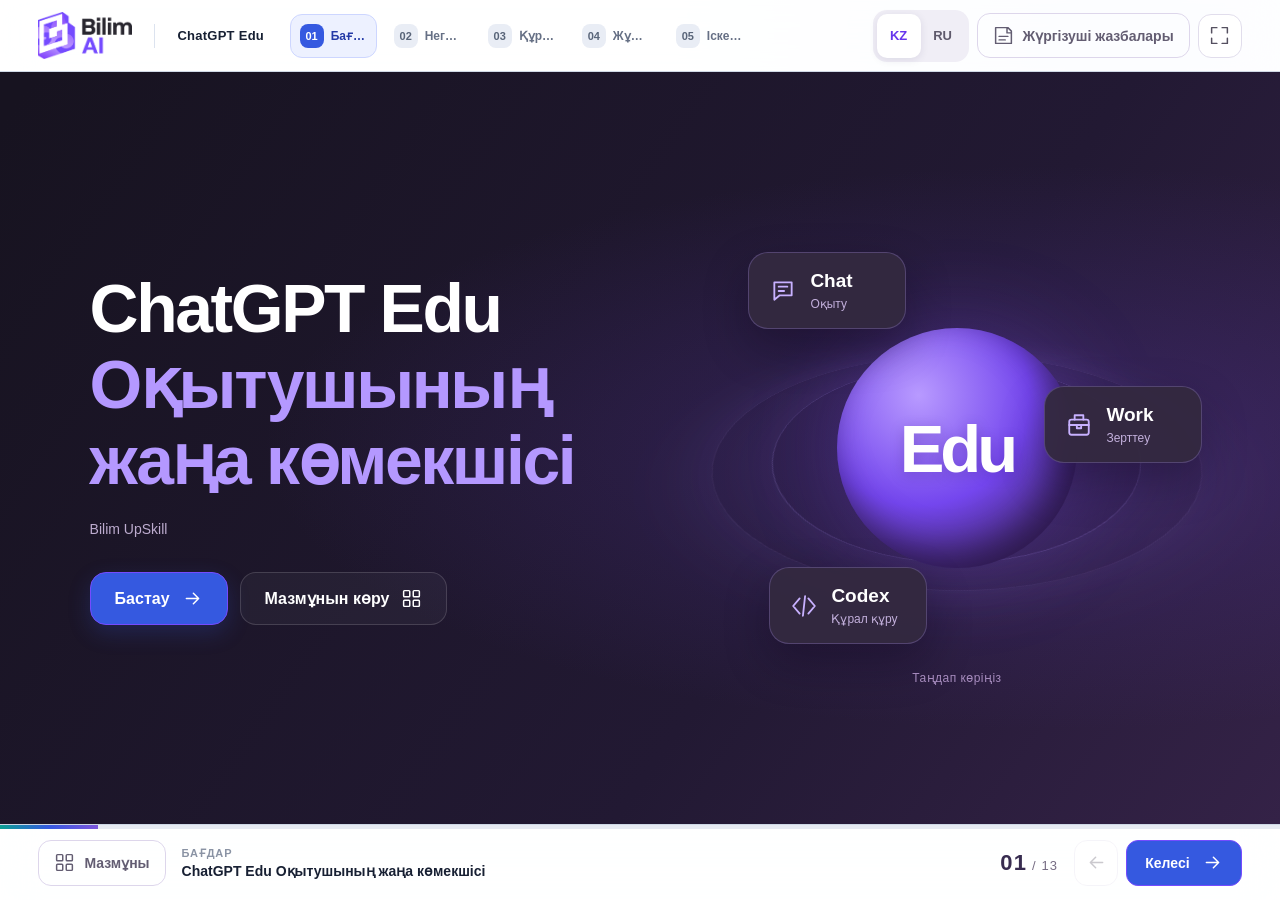
==== commit b09d061a: "Clarify usage limit resets and program order reference" ====
--- a/index.html
+++ b/index.html
@@ -596,7 +596,7 @@
 .r-engine{transform:rotateX(20deg) rotateY(-25deg) scale(.8)}
 @media(max-width:760px){.r-engine-scene{height:300px}}
 
-</style><style>.seminar-speakers .speaker-role{font-size:18px;line-height:1.5}.seminar-speakers .speaker-education{font-size:17px;line-height:1.5;color:#626d86;margin-top:12px}</style><link rel="stylesheet" href="seminar-update.css?v=20261118-without-usage-tab">
+</style><style>.seminar-speakers .speaker-role{font-size:18px;line-height:1.5}.seminar-speakers .speaker-education{font-size:17px;line-height:1.5;color:#626d86;margin-top:12px}</style><link rel="stylesheet" href="seminar-update.css?v=20261118-limit-reset-copy">
 <link rel="stylesheet" href="skill-videos.css?v=water-model-20261020">
 <style>.org-stage.org-history-stage{overflow-x:hidden;scrollbar-gutter:stable}.org-history-stage .project-start{position:relative}</style><style>.project-license-highlight{margin-top:22px;padding:18px 0;border-top:1px solid #d6cdec;display:grid;gap:5px;color:#382275}.project-license-highlight strong{font-size:clamp(40px,4vw,58px);line-height:1;font-weight:800;letter-spacing:-.04em}.project-license-highlight span{font-size:20px;font-weight:600}.project-license-highlight b{font-size:23px;line-height:1.3;color:#087e74}</style><style>@media(min-width:900px){.slide:has(.comparison-table){display:flex;flex-direction:column;padding-top:36px;padding-bottom:36px;gap:0}.slide:has(.comparison-table) .slide-head{margin-bottom:24px}.slide:has(.comparison-table) .plan-tabs{margin:0 0 12px;flex-shrink:0}.slide:has(.comparison-table) .comparison-wrap{flex:1;display:flex}.slide:has(.comparison-table) .comparison-table{font-size:clamp(18px,1.45vw,21px);line-height:1.45;align-self:stretch}.slide:has(.comparison-table) .comparison-table th,.slide:has(.comparison-table) .comparison-table td{padding:16px 16px;vertical-align:middle}.slide:has(.comparison-table) .comparison-table thead th{font-size:clamp(19px,1.5vw,22px)}.slide:has(.comparison-table) .value-banner{flex-shrink:0;padding:22px 24px;margin-top:18px}.slide:has(.comparison-table) .value-banner b{font-size:20px;line-height:1.45}.slide:has(.comparison-table) .value-banner small{max-width:330px;font-size:13px;line-height:1.5}}</style></head>
 <body><header class="topbar" id="topbar"><a class="brand" href="#kz/1" aria-label="Bilim AI"><img src="asset-c73c4dea95a838ff.png" alt="Bilim AI"><span class="brand-divider"></span><span class="brand-name">ChatGPT Edu</span></a><nav class="chapter-rail" aria-label="Contents"><button class="chapter-tab is-complete" data-action="jump-chapter" data-index="0" aria-current="false"><b>01</b><span>Orientation</span></button><button class="chapter-tab is-complete" data-action="jump-chapter" data-index="4" aria-current="false"><b>02</b><span>Why Edu</span></button><button class="chapter-tab is-complete" data-action="jump-chapter" data-index="7" aria-current="false"><b>03</b><span>Tools</span></button><button class="chapter-tab " data-action="jump-chapter" data-index="11" aria-current="step"><b>04</b><span>Workflows</span></button><button class="chapter-tab " data-action="jump-chapter" data-index="18" aria-current="false"><b>05</b><span>Get started</span></button></nav><div class="toolbar"><div class="lang" aria-label="Language"><button data-action="language" data-lang="kz" aria-pressed="false" aria-label="Қазақша">KZ</button><button data-action="language" data-lang="ru" aria-pressed="false" aria-label="Русский">RU</button></div><button class="quiet-btn" data-action="notes" aria-label="Presenter notes" title="Presenter notes"><svg viewBox="0 0 24 24" fill="none" stroke="currentColor" stroke-width="1.7" stroke-linecap="round" stroke-linejoin="round" aria-hidden="true"><path d="M8 3h9l4 4v14H3V3h5m8 0v6h5M7 13h10M7 17h7"></path></svg><span class="hide-mobile">Presenter notes</span></button><button class="iconbtn fullscreen-btn" data-action="fullscreen" aria-label="Fullscreen" title="Fullscreen"><svg viewBox="0 0 24 24" fill="none" stroke="currentColor" stroke-width="1.7" stroke-linecap="round" stroke-linejoin="round" aria-hidden="true"><path d="M3 9V3h6m6 0h6v6M3 15v6h6m6 0h6v-6"></path></svg></button></div></header><main class="stage" id="stage"><section class="slide  " data-slide="12" data-source-slide="16" data-chapter="4" aria-labelledby="slide-title" tabindex="-1"><header class="slide-head"><div class="slide-meta"><span class="chapter-kicker">Workflows</span><span class="slide-position">12 / 15</span></div><h2 id="slide-title">Try interactivity inside the presentation</h2><p class="subtitle">A quiz, H5P crossword, video and the original interactive lab.</p></header><nav class="r-tabs" aria-label="Slide sections"><button class="r-btn " data-r="tab:lab" data-value="quiz" aria-pressed="false">Mini-quiz</button><button class="r-btn " data-r="tab:lab" data-value="h5p" aria-pressed="false">H5P crossword</button><button class="r-btn " data-r="tab:lab" data-value="video" aria-pressed="false">YouTube</button><button class="r-btn active" data-r="tab:lab" data-value="lab" aria-pressed="true">PPTX + HTML lab</button></nav><div class="html-lab"><section class="brief-builder"><label>Subject<select id="lab-subject" data-lab="labSubject"><option value="0" selected="">Economics</option><option value="1">Education</option><option value="2">Journalism</option></select></label><label>Topic<select id="lab-topic" data-lab="labTopic"><option value="0" selected="">Inflation and real income</option><option value="1">Evaluating feedback</option><option value="2">Checking conflicting claims</option></select></label><label>Audience<select id="lab-audience" data-lab="labAudience"><option value="0" selected="">First-year undergraduates</option><option value="1">Graduate students</option><option value="2">Faculty</option></select></label><div class="brief-preview"><header><span>Prefilled brief</span><span>PPTX + HTML</span></header><textarea id="prompt-output" readonly="">I am preparing a 15-minute Economics learning activity on “Inflation and real income” for First-year undergraduates. Using the attached sources, create an editable six-slide deck and a standalone interactive HTML in English. Include one case, three questions, an answer key and an assessment criterion. Do not invent data; verify every number and link.</textarea><button class="action" data-action="copy">Copy brief<svg viewBox="0 0 24 24" fill="none" stroke="currentColor" stroke-width="1.7" stroke-linecap="round" stroke-linejoin="round" aria-hidden="true"><rect x="8" y="8" width="12" height="13" rx="2"></rect><path d="M15 8V3H3v13h5"></path></svg></button></div></section><section class="format-stage"><div class="format-compare"><article class="format-card"><h3>PPTX</h3><p>Familiar for presenting, with extensive template and training libraries.</p></article><article class="format-card html"><span class="tag">New possibility</span><h3>Interactive HTML</h3><p>Teaches through parameters, simulation and action. AI lowers the former technical barrier.</p></article></div><section class="live-example expanded-demo"><span class="soft-label">Live HTML example</span><h3>How does inflation affect purchasing power?</h3><p class="demo-intro">Keep income growth at 10% and move the inflation slider. What changes?</p><div class="demo-controls"><label><span class="range-label">Nominal income growth<output id="income-value">10%</output></span><input id="income-range" type="range" min="-20" max="40" value="10" step="1" aria-label="Nominal income growth"></label><label><span class="range-label">Inflation<output id="inflation-value">4%</output></span><input id="inflation-range" type="range" min="0" max="30" value="4" step="1" aria-label="Inflation"></label></div><div class="demo-presets"><button type="button" data-action="demo-preset" data-inflation="4">Growth: 4%</button><button type="button" data-action="demo-preset" data-inflation="10">Break-even: 10%</button><button type="button" data-action="demo-preset" data-inflation="20">Decline: 20%</button></div><div id="demo-visual"><div class="demo-status" style="color:#08776c" role="status"><strong>Purchasing power increased</strong><span>5.77%</span></div><p class="demo-base">Starting income: KZT 100,000. All changes refer to the same period.</p><div class="money-bars"><div class="money-row"><div><span>Starting income</span><b>100,000 ₸</b></div><div class="money-track"><span style="width:71.42857142857143%;background:#8794ad"></span></div></div><div class="money-row"><div><span>New nominal income</span><b>110,000 ₸</b></div><div class="money-track"><span style="width:78.57142857142858%;background:#3559e0"></span></div></div><div class="money-row"><div><span>Purchasing power at original prices</span><b>105,769 ₸</b></div><div class="money-track"><span style="width:75.54945054945055%;background:#08776c"></span></div></div></div><figure class="inflation-figure"><figcaption>Inflation ↑ → real income growth ↓</figcaption><svg viewBox="0 0 600 260" role="img" aria-label="Inflation ↑ → real income growth ↓"><rect x="45" y="35" width="510" height="180" rx="8" fill="#f4f7fc"></rect><line x1="45" x2="555" y1="215" y2="215" stroke="#dce3ef" stroke-dasharray="4 4"></line><text x="38" y="219" text-anchor="end">-40%</text><line x1="45" x2="555" y1="170" y2="170" stroke="#dce3ef" stroke-dasharray="4 4"></line><text x="38" y="174" text-anchor="end">-20%</text><line x1="45" x2="555" y1="125" y2="125" stroke="#8794ad" stroke-dasharray="4 4"></line><text x="38" y="129" text-anchor="end">0%</text><line x1="45" x2="555" y1="80" y2="80" stroke="#dce3ef" stroke-dasharray="4 4"></line><text x="38" y="84" text-anchor="end">20%</text><line x1="45" x2="555" y1="35" y2="35" stroke="#dce3ef" stroke-dasharray="4 4"></line><text x="38" y="39" text-anchor="end">40%</text><text x="45" y="233" text-anchor="middle">0%</text><text x="215" y="233" text-anchor="middle">10%</text><text x="385" y="233" text-anchor="middle">20%</text><text x="555" y="233" text-anchor="middle">30%</text><polyline points="45,102.49999999999999 62,104.95049504950494 79,107.35294117647055 96,109.70873786407768 113,112.01923076923076 130,114.28571428571428 147,116.50943396226415 164,118.69158878504669 181,120.83333333333331 198,122.93577981651377 215,125 232,127.02702702702703 249,129.01785714285717 266,130.9734513274336 283,132.89473684210526 300,134.78260869565213 317,136.63793103448273 334,138.46153846153845 351,140.25423728813558 368,142.01680672268907 385,143.75 402,145.45454545454544 419,147.1311475409836 436,148.78048780487805 453,150.4032258064516 470,151.99999999999994 487,153.57142857142856 504,155.11811023622045 521,156.640625 538,158.1395348837209 555,159.6153846153846" fill="none" stroke="#3559e0" stroke-width="4"></polyline><line x1="113" x2="113" y1="112.01923076923076" y2="215" stroke="#08776c" stroke-dasharray="4 4"></line><circle cx="113" cy="112.01923076923076" r="7" fill="#08776c" stroke="white" stroke-width="3"></circle><text x="300" y="255" text-anchor="middle">Inflation (%)</text></svg></figure></div><p class="demo-formula">(1 + income growth) / (1 + inflation) − 1</p><p class="demo-question">Discuss: why can a 10% income increase still leave you able to buy fewer goods?</p><small>Teaching model: a fixed consumer basket, excluding taxes and other changes. Not official statistics.</small></section></section></div><div class="micro-source"><span class="soft-label">Sources</span><a href="https://zhas-galym-application-guide.chatgpt-edu-3017.chatgpt.site/" target="_blank" rel="noopener noreferrer">Interactive grant navigator</a><a href="https://docs.google.com/presentation/d/17PIRmmDrwXDZoYf0UuE9e5HrA7z_eRFfw3z_moIJdW4/edit?slide=id.enu2026_s37#slide=id.enu2026_s37" target="_blank" rel="noopener noreferrer">Original training deck</a></div></section></main><nav class="dock" id="dock" aria-label="Slide navigation"><div class="progress-track" aria-hidden="true"><div class="progress" style="width:80%"></div></div><button class="quiet-btn" data-action="outline" aria-label="Contents"><svg viewBox="0 0 24 24" fill="none" stroke="currentColor" stroke-width="1.7" stroke-linecap="round" stroke-linejoin="round" aria-hidden="true"><rect x="3" y="3" width="7" height="7" rx="1"></rect><rect x="14" y="3" width="7" height="7" rx="1"></rect><rect x="3" y="14" width="7" height="7" rx="1"></rect><rect x="14" y="14" width="7" height="7" rx="1"></rect></svg><span>Contents</span></button><span class="dock-title"><span class="dock-label">Workflows</span><strong>Try interactivity inside the presentation</strong></span><span class="counter"><strong>12</strong> / 15</span><div class="navpair"><button class="iconbtn" data-action="prev" aria-label="Back"><svg viewBox="0 0 24 24" fill="none" stroke="currentColor" stroke-width="1.7" stroke-linecap="round" stroke-linejoin="round" aria-hidden="true"><path d="M19 12H5m6-6-6 6 6 6"></path></svg></button><button class="action" data-action="next" aria-label="Next"><span>Next</span><svg viewBox="0 0 24 24" fill="none" stroke="currentColor" stroke-width="1.7" stroke-linecap="round" stroke-linejoin="round" aria-hidden="true"><path d="M5 12h14m-6-6 6 6-6 6"></path></svg></button></div></nav><dialog class="overlay" id="modal" aria-modal="true"></dialog><div id="toast" class="toast" role="status" aria-live="polite"></div><div id="announcer" class="sr-only" role="status" aria-live="polite">Slide 12 / 15. Try interactivity inside the presentation</div><noscript><p class="noscript">JavaScript қосыңыз / Включите JavaScript / Enable JavaScript.</p></noscript>
@@ -990,7 +990,7 @@
 .college-skill-tabs{display:flex;gap:10px;flex-wrap:wrap;margin:22px 0 18px}.college-skill-tabs button{border:1px solid #d4d9ee;background:white;color:#414967;padding:12px 17px;border-radius:10px;font:inherit;font-weight:700;cursor:pointer}.college-skill-tabs button[aria-selected="true"]{background:#3f21ff;color:white;border-color:#3f21ff}.college-skill-tabs button:focus-visible{outline:3px solid #00a69b;outline-offset:3px}.college-skill-panel{background:rgba(255,255,255,.95);border:1px solid #d4d9ee;border-radius:24px;padding:28px}.college-skill-panel h3{font-size:28px;margin:0 0 12px}.college-skill-description{color:#626d86;font-size:19px;line-height:1.5;margin:0 0 22px}.college-skill-grid{display:grid;grid-template-columns:1fr 1fr;gap:16px}.college-skill-box{border-radius:16px;background:#f4f5fe;padding:20px}.college-skill-box h4,.college-skill-example h4{font-size:16px;color:#008f87;margin:0 0 10px}.college-skill-box p,.college-skill-example p{font-size:18px;line-height:1.5;margin:0}.college-skill-example{margin-top:20px;padding:20px;border-left:3px solid #00a69b;background:#f5fbfa;border-radius:0 16px 16px 0}.college-skill-id{font-size:12px;color:#77819b;overflow-wrap:anywhere;margin-top:20px}.college-skill-footer{display:flex;flex-wrap:wrap;justify-content:space-between;gap:12px;font-size:13px;color:#626d86;margin-top:16px}@media(max-width:700px){.college-skill-grid{grid-template-columns:1fr}.college-skill-panel{padding:20px}.college-skill-tabs button{padding:10px 12px}.college-skill-panel h3{font-size:24px}}
 </style>
 <script id="college-plugin-skill-slides">
-const COLLEGE_SKILL_DATA={"pedagog":[["sabaq-zhospary-tipo-bmg",["Сабақ жоспары","План занятия"],["Сақталған №130 үлгісі бойынша бос бланк немесе толтырылған сабақ жоспарын жасайды.","Создаёт пустой бланк или заполненный план учебного занятия по сохранённому шаблону №130."],["Тақырып, сабақ ұзақтығы және бар болса РУП немесе өз материалдарыңыз.","Тема, длительность занятия и, если есть, РУП или ваши материалы."],["Өңделетін DOCX құжаты.","Редактируемый документ DOCX."],["«Инфляция» тақырыбына сабақ жоспарын дайында.","Подготовь план занятия на 90 минут по теме «Инфляция» на русском языке. Сохрани в DOCX."]],["ai-object-lab",["3D-модельдер","3D-модели"],["Нысанды зерттеуге арналған интерактивті оқу 3D-моделін дайындайды.","Создаёт интерактивную учебную 3D-модель для изучения объекта."],["Нысанның атауы немесе суреті, оқу мақсаты және көрсету қажет бөліктері.","Название или изображение объекта, учебная цель и части, которые нужно показать."],["Интерактивті оқу 3D-моделі.","Интерактивная учебная 3D-модель."],["Электр қозғалтқышының оқу 3D-моделін жаса. Ротор мен статорды көрсетіп, олардың қызметін түсіндір.","Создай учебную 3D-модель электродвигателя. Покажи ротор и статор и объясни их назначение."]],["3d-overview",["3D шолу","3D-обзор"],["Фото, эскиз немесе жоспар бойынша сыртқы көрініс пен кеңістікті қарауға арналған интерактивті 3D-модель жасайды. Дайын Blender және GLB/glTF көріністерін де ашады.","Создаёт интерактивную 3D-модель для осмотра внешнего вида и планировки по фото, эскизу или плану. Также открывает готовые сцены Blender и GLB/glTF."],["Фото, эскиз, жоспар немесе дайын 3D-файл және нені көрсету керектігі. Көрінбейтін бөліктер шамамен жасалады.","Фото, эскиз, план или готовый 3D-файл и описание того, что показать. Невидимые части восстанавливаются приблизительно."],["Айналдыру, масштаб және автошолуы бар интерактивті HTML-модель. Сұрау бойынша — GLB моделі және MP4 бейнеоблыты. Сынақ режимі.","Интерактивная HTML-модель с вращением, масштабом и автообзором. По запросу — модель GLB и видеооблёт MP4. Тестовый режим."],["@Pedagog BilimAI College осы фото бойынша компьютерлік кабинеттің интерактивті 3D-моделін жаса.","@Pedagog BilimAI College по этому фото создай интерактивную 3D-модель компьютерного кабинета."]],["create-rup-tipo",["Жұмыс оқу бағдарламасы","Рабочая программа"],["ТжКБ пәні, модулі немесе өндірістік оқытуға жұмыс оқу бағдарламасын дайындайды және өңдейді.","Готовит и дорабатывает рабочую учебную программу дисциплины, модуля или производственного обучения ТиПО."],["Пән немесе модуль, мамандық, сағат саны, оқу нәтижелері және бар бағдарлама не үлгі.","Дисциплина или модуль, специальность, часы, результаты обучения и имеющаяся программа или шаблон."],["Өңдеуге болатын DOCX бағдарламасы.","Редактируемая рабочая программа DOCX."],["Тіркелген үлгі мен оқу нәтижелері бойынша «Кәсіби қазақ тілі» пәнінің жұмыс оқу бағдарламасын жаса.","Составь рабочую учебную программу по дисциплине «Профессиональный казахский язык» по приложенному шаблону и результатам обучения."]],["tipo-presentations",["Презентациялар","Презентации"],["Теориялық және практикалық сабақтарға, өндірістік оқытуға және әдістемелік баяндамаларға презентация жасайды немесе дайын слайдтарды өңдейді. Қазақша, орысша немесе ағылшынша.","Создаёт и дорабатывает презентации для теории, практики, производственного обучения и методических выступлений. На казахском, русском или английском языке."],["Тақырып, мамандық, курс, тіл және бар болса сабақ жоспары, материалдар немесе дайын слайдтар.","Тема, специальность, курс, язык и, если есть, план занятия, материалы или готовые слайды."],["Өңделетін PPTX: мәтін, кестелер, негізгі сызбалар және педагогке арналған ескертпелер. Тапсырмаларға қажетті деректер мен жауаптар; бағалау критерийлері — сұрау бойынша.","Редактируемый PPTX: текст, таблицы, основные схемы и заметки педагога. Данные для заданий и ответы; критерии оценивания — по запросу."],["1-курс аспаздарына «Тағамды сақтау» тақырыбы бойынша қазақша 10 слайд жаса. Материалды тіркедім. Практикалық тапсырма, оған қажетті деректер және педагог ескертпелерінде жауап қос.","Создай 10 слайдов на русском языке по теме «Хранение продуктов» для поваров первого курса по приложенному материалу. Добавь практическое задание, данные для его выполнения и ответ в заметках педагога."]],["svg-illustration",["SVG-иллюстрациялар","SVG-иллюстрации"],["Код арқылы түпнұсқа векторлық иллюстрация жасайды.","Создаёт оригинальную векторную иллюстрацию с помощью кода."],["Не бейнелеу керек, стиль, жазулар және өлшемдер.","Что изобразить, стиль, подписи и размеры."],["SVG иллюстрациясы және қарауға арналған бейнесі.","Иллюстрация SVG и изображение для просмотра."],["Оқу материалы үшін су айналымының қарапайым SVG сызбасын жаса. Жазулар қазақша болсын.","Создай простую SVG-иллюстрацию круговорота воды для учебного материала с подписями на русском языке."]],["learning-games",["Геймификация","Геймификация"],["Оқу мазмұнына негізделген аркадалық мини-ойындар: тир, жарыс немесе заттарды жинау. Механика мен безендіруді өзгертуге болады.","Учебные аркадные мини-игры: тир, гонки или сбор предметов. Механику и оформление можно менять."],["Тақырып, курс, оқу мақсаты және тапсырмалар. Қалауыңызша ойын түрі мен ережелері.","Тема, курс, учебная цель и задания. По желанию — тип игры и правила."],["Браузерде ашылатын интерактивті HTML ойыны: басқару, ұпай және кері байланыс.","Интерактивная HTML-игра для браузера: управление, очки и обратная связь."],["1-курс аспаздарына «Тағамды сақтау» бойынша мини-ойын жаса: жарамды өнімдерді жинап, сақтау ережесін бұзатындарын өткізіп жіберу керек.","Создай мини-игру для поваров первого курса по хранению продуктов: собирай подходящие продукты и пропускай те, что нарушают условия хранения."]],["learning-trainers",["Тренажёрлар","Тренажёры"],["Әрекетті орындау, реттілікті қалпына келтіру және қатені түзету арқылы дағдыны жаттықтырады.","Отрабатывает навык через выполнение действия, восстановление последовательности и исправление ошибки."],["Қандай әрекетті жаттықтыру керек, тақырып, курс және үлгі немесе бастапқы деректер.","Какое действие отработать, тема, курс, образец или исходные данные."],["Үш кезеңді HTML тренажёр: жеңіл, орташа және күрделі режимдер, нұсқаулар мен кері байланыс.","HTML-тренажёр с тремя этапами: лёгкий, средний и сложный режимы, подсказки и обратная связь."],["1-курс IT студенттеріне HTML бойынша тренажёр жаса: тегті таңда, құрылымды ретте және кодтағы қатені түзет.","Создай тренажёр по HTML для IT-студентов первого курса: выбери тег, восстанови структуру и исправь ошибку в коде."]],["situational-simulators",["Жағдайлық симуляторлар","Ситуационные симуляторы"],["Студент шешім қабылдайды, жағдай өзгереді және шешімнің салдарын көреді. Өзара әрекет тақырыпқа сай таңдалады.","Студент принимает решения, ситуация меняется и показывает последствия. Форма взаимодействия подбирается под тему."],["Кәсіби жағдай, студенттің рөлі, шектеулер, бастапқы деректер және оқу мақсаты.","Профессиональная ситуация, роль студента, ограничения, исходные данные и учебная цель."],["Әрекеттері, салдары және қорытынды талдауы бар интерактивті HTML симулятор.","Интерактивный HTML-симулятор с действиями, последствиями и итоговым разбором."],["IT студенттеріне «Компьютер қосылмайды» жағдайының симуляторын жаса. Студент тексеруді таңдап, нәтижесіне қарай келесі әрекетті анықтасын.","Создай симулятор «Компьютер не включается» для IT-студентов: студент выбирает проверки и по их результатам определяет следующий шаг."]],["virtual-labs",["Виртуалды зертханалар","Виртуальные лаборатории"],["Параметрлерді өзгертіп, тәжірибе жүргізуге, нәтижелерді салыстыруға және заңдылық туралы қорытынды жасауға мүмкіндік береді.","Позволяет менять параметры, проводить эксперименты, сравнивать результаты и делать выводы о закономерности."],["Зерттеу сұрағы, тақырып, курс, өзгеретін параметрлер және модельдің шарттары.","Исследовательский вопрос, тема, курс, изменяемые параметры и условия модели."],["Басқарылатын параметрлері мен нәтижелері бар интерактивті зертхана немесе зерттеу моделі.","Интерактивная лаборатория или исследовательская модель с управляемыми параметрами и результатами."],["Ом заңы бойынша виртуалды зертхана жаса: кернеу мен кедергіні өзгертіп, ток күшін салыстыру және қорытынды жазу мүмкіндігі болсын.","Создай виртуальную лабораторию по закону Ома: меняй напряжение и сопротивление, сравнивай силу тока и формулируй вывод."]],["digcomp-practicum",["DigComp: цифрлық дағдыларды бағалау","DigComp: оценка цифровых навыков"],["Педагогтердің цифрлық дағдыларын алдын ала бағалауға арналған дайын практикумды ашады. Бес практикалық тапсырма арқылы дағдыларды тексеріп, ұпайы мен нәтижелер есебін береді.","Открывает готовый практикум для предварительной оценки цифровых навыков педагогов. Пять практических задач помогают проверить навыки и получить баллы и отчёт по результатам."],["Практикумды ашу туралы сұрау жеткілікті. Деректер мен тапсырмалар практикум ішінде толтырылады.","Достаточно попросить открыть практикум. Данные участника и ответы вводятся внутри практикума."],["Файлдар, құжатқа қолжетімділік, қолжетімді безендіру, пошта және дыбыс бойынша нәтижелер; ең көбі 20 ұпай. JSON есебі және басып шығару / PDF. DigComp ресми деңгейін тағайындамайды.","Результаты по пяти задачам: файлы, доступ к документу, доступное оформление, почта и звук; до 20 баллов. Отчёт JSON и печать / PDF. Официальный уровень DigComp не присваивается."],["Педагогтердің цифрлық дағдыларын бағалау үшін DigComp практикумын аш.","Открой практикум DigComp для оценки цифровых навыков педагогов."]]],"tarbie":[["group-education-plan",["Тәрбие жоспары","План воспитательной работы"],["Колледж тобының жылдық, семестрлік немесе айлық тәрбие жоспарын сақталған Word үлгісі бойынша жасайды.","Создаёт годовой, семестровый или месячный план воспитательной работы группы колледжа по сохранённому Word-шаблону."],["Жоспар кезеңі, топ туралы мәліметтер, тіл және қолданылатын үлгі немесе дайын жоспар.","Период плана, сведения о группе, язык и используемый шаблон или готовый план."],["Толтырылған жоспар немесе бос DOCX бланкісі.","Заполненный план или пустой бланк DOCX."],["1-курс тобына қазан айының тәрбие жұмысы жоспарын тіркелген үлгі бойынша қазақша дайында.","Подготовь план воспитательной работы группы первого курса на октябрь по приложенному шаблону на русском языке."]],["event-scenarios",["Іс-шара сценарийлері","Сценарии мероприятий"],["Кураторлық сағаттар, кездесулер, конкурстар, дебаттар және басқа тәрбие іс-шараларының сценарийлерін дайындайды.","Готовит сценарии кураторских часов, встреч, конкурсов, дебатов и других воспитательных мероприятий."],["Тақырып, іс-шара форматы, қатысушылар және ұзақтығы.","Тема, формат мероприятия, участники и длительность."],["Жүргізуші сөздері мен кезеңдері бар сценарий.","Сценарий с репликами ведущего и последовательностью этапов."],["1-курс студенттеріне «Цифрлық қауіпсіздік» тақырыбына 45 минуттық кураторлық сағат сценарийін жаса.","Создай сценарий кураторского часа «Цифровая безопасность» на 45 минут для студентов первого курса."]],["interactive-learning-design",["Интерактивті материалдар","Интерактивные материалы"],["Карточкалар, викториналар, әрекетті таңдау жағдайлары және басқа интерактивті оқу материалдарын жасайды.","Создаёт карточки, викторины, ситуации с выбором действий и другие интерактивные учебные материалы."],["Тақырып, мақсат, аудитория, уақыт және қалай қолданылатыны.","Тема, цель, аудитория, время и способ использования."],["Нұсқаулығы мен кері байланысы бар интерактивті материал.","Интерактивный материал с инструкцией и обратной связью."],["Кураторлық сағатқа кибербуллинг туралы 5 жағдай жаса. Әр жағдайда әрекет таңдауы мен оның салдарын түсіндір.","Создай 5 интерактивных ситуаций о кибербуллинге для кураторского часа. Добавь выбор действий и объяснение последствий."]],["curator-hour-kit",["Кураторлық сағат","Кураторский час"],["Колледжге арналған кураторлық сағаттың жоспарын және оған сәйкес презентацияны жасайды және өңдейді.","Создаёт и дорабатывает план кураторского часа и согласованную с ним презентацию для колледжа."],["Тақырып, тіл, ұзақтығы және бар болса топ туралы мәліметтер, материалдар немесе үлгі.","Тема, язык, длительность и, если есть, сведения о группе, материалы или шаблон."],["Бір тақырып пен кезеңдер реті бар екі өңделетін файл: DOCX жоспары және PPTX презентациясы.","Два редактируемых файла с общей темой и последовательностью этапов: план DOCX и презентация PPTX."],["Бірінші курсқа цифрлық қауіпсіздік туралы 45 минуттық кураторлық сағаттың жоспары мен презентациясын қазақша дайында.","Подготовь план кураторского часа и презентацию на тему «Цифровая безопасность» на 45 минут для первого курса на русском языке."]]]};
+const COLLEGE_SKILL_DATA={"pedagog":[["sabaq-zhospary-tipo-bmg",["Сабақ жоспары","План занятия"],["Сақталған №130 үлгісі бойынша бос бланк немесе толтырылған сабақ жоспарын жасайды.","Создаёт пустой бланк или заполненный план учебного занятия по сохранённому шаблону №130."],["Тақырып, сабақ ұзақтығы және бар болса РУП немесе өз материалдарыңыз.","Тема, длительность занятия и, если есть, РУП или ваши материалы."],["Өңделетін DOCX құжаты.","Редактируемый документ DOCX."],["«Инфляция» тақырыбына сабақ жоспарын дайында.","Подготовь план занятия на 90 минут по теме «Инфляция» на русском языке. Сохрани в DOCX."]],["ai-object-lab",["3D-модельдер","3D-модели"],["Нысанды зерттеуге арналған интерактивті оқу 3D-моделін дайындайды.","Создаёт интерактивную учебную 3D-модель для изучения объекта."],["Нысанның атауы немесе суреті, оқу мақсаты және көрсету қажет бөліктері.","Название или изображение объекта, учебная цель и части, которые нужно показать."],["Интерактивті оқу 3D-моделі.","Интерактивная учебная 3D-модель."],["Электр қозғалтқышының оқу 3D-моделін жаса. Ротор мен статорды көрсетіп, олардың қызметін түсіндір.","Создай учебную 3D-модель электродвигателя. Покажи ротор и статор и объясни их назначение."]],["3d-overview",["3D шолу","3D-обзор"],["Фото, эскиз немесе жоспар бойынша сыртқы көрініс пен кеңістікті қарауға арналған интерактивті 3D-модель жасайды. Дайын Blender және GLB/glTF көріністерін де ашады.","Создаёт интерактивную 3D-модель для осмотра внешнего вида и планировки по фото, эскизу или плану. Также открывает готовые сцены Blender и GLB/glTF."],["Фото, эскиз, жоспар немесе дайын 3D-файл және нені көрсету керектігі. Көрінбейтін бөліктер шамамен жасалады.","Фото, эскиз, план или готовый 3D-файл и описание того, что показать. Невидимые части восстанавливаются приблизительно."],["Айналдыру, масштаб және автошолуы бар интерактивті HTML-модель. Сұрау бойынша — GLB моделі және MP4 бейнеоблыты. Сынақ режимі.","Интерактивная HTML-модель с вращением, масштабом и автообзором. По запросу — модель GLB и видеооблёт MP4. Тестовый режим."],["@Pedagog BilimAI College осы фото бойынша компьютерлік кабинеттің интерактивті 3D-моделін жаса.","@Pedagog BilimAI College по этому фото создай интерактивную 3D-модель компьютерного кабинета."]],["create-rup-tipo",["Жұмыс оқу бағдарламасы","Рабочая программа"],["№130 бұйрық бойынша ТжКБ пәні, модулі немесе өндірістік оқытуға жұмыс оқу бағдарламасын дайындайды және өңдейді.","Готовит и дорабатывает рабочую учебную программу дисциплины, модуля или производственного обучения ТиПО по приказу №130."],["Пән немесе модуль, мамандық, сағат саны, оқу нәтижелері және бар бағдарлама не үлгі.","Дисциплина или модуль, специальность, часы, результаты обучения и имеющаяся программа или шаблон."],["Өңдеуге болатын DOCX бағдарламасы.","Редактируемая рабочая программа DOCX."],["Тіркелген үлгі мен оқу нәтижелері бойынша «Кәсіби қазақ тілі» пәнінің жұмыс оқу бағдарламасын жаса.","Составь рабочую учебную программу по дисциплине «Профессиональный казахский язык» по приложенному шаблону и результатам обучения."]],["tipo-presentations",["Презентациялар","Презентации"],["Теориялық және практикалық сабақтарға, өндірістік оқытуға және әдістемелік баяндамаларға презентация жасайды немесе дайын слайдтарды өңдейді. Қазақша, орысша немесе ағылшынша.","Создаёт и дорабатывает презентации для теории, практики, производственного обучения и методических выступлений. На казахском, русском или английском языке."],["Тақырып, мамандық, курс, тіл және бар болса сабақ жоспары, материалдар немесе дайын слайдтар.","Тема, специальность, курс, язык и, если есть, план занятия, материалы или готовые слайды."],["Өңделетін PPTX: мәтін, кестелер, негізгі сызбалар және педагогке арналған ескертпелер. Тапсырмаларға қажетті деректер мен жауаптар; бағалау критерийлері — сұрау бойынша.","Редактируемый PPTX: текст, таблицы, основные схемы и заметки педагога. Данные для заданий и ответы; критерии оценивания — по запросу."],["1-курс аспаздарына «Тағамды сақтау» тақырыбы бойынша қазақша 10 слайд жаса. Материалды тіркедім. Практикалық тапсырма, оған қажетті деректер және педагог ескертпелерінде жауап қос.","Создай 10 слайдов на русском языке по теме «Хранение продуктов» для поваров первого курса по приложенному материалу. Добавь практическое задание, данные для его выполнения и ответ в заметках педагога."]],["svg-illustration",["SVG-иллюстрациялар","SVG-иллюстрации"],["Код арқылы түпнұсқа векторлық иллюстрация жасайды.","Создаёт оригинальную векторную иллюстрацию с помощью кода."],["Не бейнелеу керек, стиль, жазулар және өлшемдер.","Что изобразить, стиль, подписи и размеры."],["SVG иллюстрациясы және қарауға арналған бейнесі.","Иллюстрация SVG и изображение для просмотра."],["Оқу материалы үшін су айналымының қарапайым SVG сызбасын жаса. Жазулар қазақша болсын.","Создай простую SVG-иллюстрацию круговорота воды для учебного материала с подписями на русском языке."]],["learning-games",["Геймификация","Геймификация"],["Оқу мазмұнына негізделген аркадалық мини-ойындар: тир, жарыс немесе заттарды жинау. Механика мен безендіруді өзгертуге болады.","Учебные аркадные мини-игры: тир, гонки или сбор предметов. Механику и оформление можно менять."],["Тақырып, курс, оқу мақсаты және тапсырмалар. Қалауыңызша ойын түрі мен ережелері.","Тема, курс, учебная цель и задания. По желанию — тип игры и правила."],["Браузерде ашылатын интерактивті HTML ойыны: басқару, ұпай және кері байланыс.","Интерактивная HTML-игра для браузера: управление, очки и обратная связь."],["1-курс аспаздарына «Тағамды сақтау» бойынша мини-ойын жаса: жарамды өнімдерді жинап, сақтау ережесін бұзатындарын өткізіп жіберу керек.","Создай мини-игру для поваров первого курса по хранению продуктов: собирай подходящие продукты и пропускай те, что нарушают условия хранения."]],["learning-trainers",["Тренажёрлар","Тренажёры"],["Әрекетті орындау, реттілікті қалпына келтіру және қатені түзету арқылы дағдыны жаттықтырады.","Отрабатывает навык через выполнение действия, восстановление последовательности и исправление ошибки."],["Қандай әрекетті жаттықтыру керек, тақырып, курс және үлгі немесе бастапқы деректер.","Какое действие отработать, тема, курс, образец или исходные данные."],["Үш кезеңді HTML тренажёр: жеңіл, орташа және күрделі режимдер, нұсқаулар мен кері байланыс.","HTML-тренажёр с тремя этапами: лёгкий, средний и сложный режимы, подсказки и обратная связь."],["1-курс IT студенттеріне HTML бойынша тренажёр жаса: тегті таңда, құрылымды ретте және кодтағы қатені түзет.","Создай тренажёр по HTML для IT-студентов первого курса: выбери тег, восстанови структуру и исправь ошибку в коде."]],["situational-simulators",["Жағдайлық симуляторлар","Ситуационные симуляторы"],["Студент шешім қабылдайды, жағдай өзгереді және шешімнің салдарын көреді. Өзара әрекет тақырыпқа сай таңдалады.","Студент принимает решения, ситуация меняется и показывает последствия. Форма взаимодействия подбирается под тему."],["Кәсіби жағдай, студенттің рөлі, шектеулер, бастапқы деректер және оқу мақсаты.","Профессиональная ситуация, роль студента, ограничения, исходные данные и учебная цель."],["Әрекеттері, салдары және қорытынды талдауы бар интерактивті HTML симулятор.","Интерактивный HTML-симулятор с действиями, последствиями и итоговым разбором."],["IT студенттеріне «Компьютер қосылмайды» жағдайының симуляторын жаса. Студент тексеруді таңдап, нәтижесіне қарай келесі әрекетті анықтасын.","Создай симулятор «Компьютер не включается» для IT-студентов: студент выбирает проверки и по их результатам определяет следующий шаг."]],["virtual-labs",["Виртуалды зертханалар","Виртуальные лаборатории"],["Параметрлерді өзгертіп, тәжірибе жүргізуге, нәтижелерді салыстыруға және заңдылық туралы қорытынды жасауға мүмкіндік береді.","Позволяет менять параметры, проводить эксперименты, сравнивать результаты и делать выводы о закономерности."],["Зерттеу сұрағы, тақырып, курс, өзгеретін параметрлер және модельдің шарттары.","Исследовательский вопрос, тема, курс, изменяемые параметры и условия модели."],["Басқарылатын параметрлері мен нәтижелері бар интерактивті зертхана немесе зерттеу моделі.","Интерактивная лаборатория или исследовательская модель с управляемыми параметрами и результатами."],["Ом заңы бойынша виртуалды зертхана жаса: кернеу мен кедергіні өзгертіп, ток күшін салыстыру және қорытынды жазу мүмкіндігі болсын.","Создай виртуальную лабораторию по закону Ома: меняй напряжение и сопротивление, сравнивай силу тока и формулируй вывод."]],["digcomp-practicum",["DigComp: цифрлық дағдыларды бағалау","DigComp: оценка цифровых навыков"],["Педагогтердің цифрлық дағдыларын алдын ала бағалауға арналған дайын практикумды ашады. Бес практикалық тапсырма арқылы дағдыларды тексеріп, ұпайы мен нәтижелер есебін береді.","Открывает готовый практикум для предварительной оценки цифровых навыков педагогов. Пять практических задач помогают проверить навыки и получить баллы и отчёт по результатам."],["Практикумды ашу туралы сұрау жеткілікті. Деректер мен тапсырмалар практикум ішінде толтырылады.","Достаточно попросить открыть практикум. Данные участника и ответы вводятся внутри практикума."],["Файлдар, құжатқа қолжетімділік, қолжетімді безендіру, пошта және дыбыс бойынша нәтижелер; ең көбі 20 ұпай. JSON есебі және басып шығару / PDF. DigComp ресми деңгейін тағайындамайды.","Результаты по пяти задачам: файлы, доступ к документу, доступное оформление, почта и звук; до 20 баллов. Отчёт JSON и печать / PDF. Официальный уровень DigComp не присваивается."],["Педагогтердің цифрлық дағдыларын бағалау үшін DigComp практикумын аш.","Открой практикум DigComp для оценки цифровых навыков педагогов."]]],"tarbie":[["group-education-plan",["Тәрбие жоспары","План воспитательной работы"],["Колледж тобының жылдық, семестрлік немесе айлық тәрбие жоспарын сақталған Word үлгісі бойынша жасайды.","Создаёт годовой, семестровый или месячный план воспитательной работы группы колледжа по сохранённому Word-шаблону."],["Жоспар кезеңі, топ туралы мәліметтер, тіл және қолданылатын үлгі немесе дайын жоспар.","Период плана, сведения о группе, язык и используемый шаблон или готовый план."],["Толтырылған жоспар немесе бос DOCX бланкісі.","Заполненный план или пустой бланк DOCX."],["1-курс тобына қазан айының тәрбие жұмысы жоспарын тіркелген үлгі бойынша қазақша дайында.","Подготовь план воспитательной работы группы первого курса на октябрь по приложенному шаблону на русском языке."]],["event-scenarios",["Іс-шара сценарийлері","Сценарии мероприятий"],["Кураторлық сағаттар, кездесулер, конкурстар, дебаттар және басқа тәрбие іс-шараларының сценарийлерін дайындайды.","Готовит сценарии кураторских часов, встреч, конкурсов, дебатов и других воспитательных мероприятий."],["Тақырып, іс-шара форматы, қатысушылар және ұзақтығы.","Тема, формат мероприятия, участники и длительность."],["Жүргізуші сөздері мен кезеңдері бар сценарий.","Сценарий с репликами ведущего и последовательностью этапов."],["1-курс студенттеріне «Цифрлық қауіпсіздік» тақырыбына 45 минуттық кураторлық сағат сценарийін жаса.","Создай сценарий кураторского часа «Цифровая безопасность» на 45 минут для студентов первого курса."]],["interactive-learning-design",["Интерактивті материалдар","Интерактивные материалы"],["Карточкалар, викториналар, әрекетті таңдау жағдайлары және басқа интерактивті оқу материалдарын жасайды.","Создаёт карточки, викторины, ситуации с выбором действий и другие интерактивные учебные материалы."],["Тақырып, мақсат, аудитория, уақыт және қалай қолданылатыны.","Тема, цель, аудитория, время и способ использования."],["Нұсқаулығы мен кері байланысы бар интерактивті материал.","Интерактивный материал с инструкцией и обратной связью."],["Кураторлық сағатқа кибербуллинг туралы 5 жағдай жаса. Әр жағдайда әрекет таңдауы мен оның салдарын түсіндір.","Создай 5 интерактивных ситуаций о кибербуллинге для кураторского часа. Добавь выбор действий и объяснение последствий."]],["curator-hour-kit",["Кураторлық сағат","Кураторский час"],["Колледжге арналған кураторлық сағаттың жоспарын және оған сәйкес презентацияны жасайды және өңдейді.","Создаёт и дорабатывает план кураторского часа и согласованную с ним презентацию для колледжа."],["Тақырып, тіл, ұзақтығы және бар болса топ туралы мәліметтер, материалдар немесе үлгі.","Тема, язык, длительность и, если есть, сведения о группе, материалы или шаблон."],["Бір тақырып пен кезеңдер реті бар екі өңделетін файл: DOCX жоспары және PPTX презентациясы.","Два редактируемых файла с общей темой и последовательностью этапов: план DOCX и презентация PPTX."],["Бірінші курсқа цифрлық қауіпсіздік туралы 45 минуттық кураторлық сағаттың жоспары мен презентациясын қазақша дайында.","Подготовь план кураторского часа и презентацию на тему «Цифровая безопасность» на 45 минут для первого курса на русском языке."]]]};
 const collegeSkillSelection={pedagog:0,tarbie:0};
 for(const l of ['kz','ru']){
  FINAL_UI[l].titles[11]='Pedagog BilimAI College';FINAL_UI[l].titles[13]='Tarbie BilimAI College';
@@ -1041,7 +1041,7 @@
 </script><script src="regional-data.js"></script>
 <script src="skill-videos.js?v=20261118-media-controls"></script>
 <script src="plugin-location-svg.js?v=5-sidebar-entry"></script>
-<script src="seminar-update.js?20261118-without-usage-tab"></script>
+<script src="seminar-update.js?20261118-limit-reset-copy"></script>
 <link rel="stylesheet" href="mode-demos.css?v=20261118-power-usage">
 
 
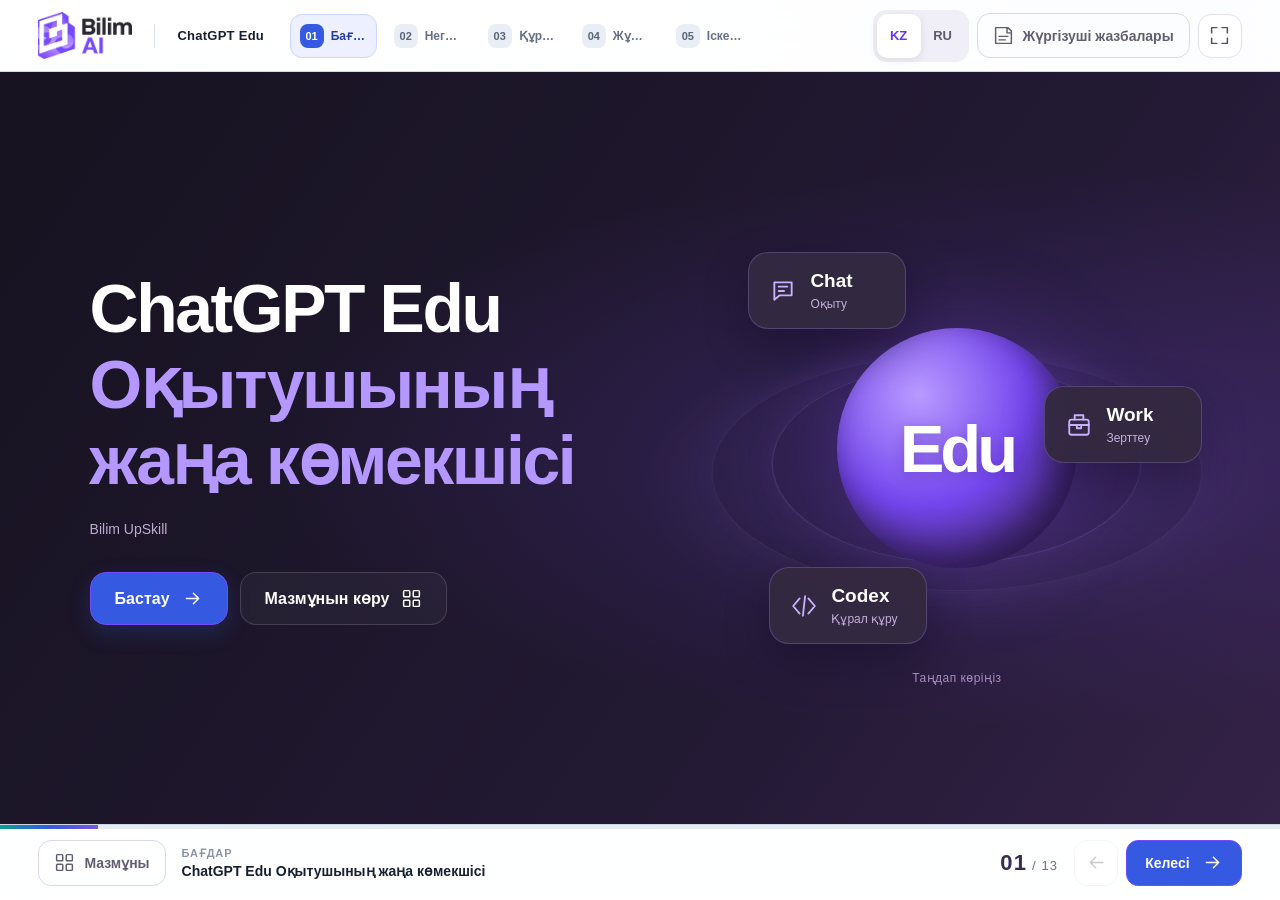
==== commit a4e614d4: "Add example prompt below building inspection practicum" ====
--- a/index.html
+++ b/index.html
@@ -596,7 +596,7 @@
 .r-engine{transform:rotateX(20deg) rotateY(-25deg) scale(.8)}
 @media(max-width:760px){.r-engine-scene{height:300px}}
 
-</style><style>.seminar-speakers .speaker-role{font-size:18px;line-height:1.5}.seminar-speakers .speaker-education{font-size:17px;line-height:1.5;color:#626d86;margin-top:12px}</style><link rel="stylesheet" href="seminar-update.css?v=20261118-limit-reset-copy">
+</style><style>.seminar-speakers .speaker-role{font-size:18px;line-height:1.5}.seminar-speakers .speaker-education{font-size:17px;line-height:1.5;color:#626d86;margin-top:12px}</style><link rel="stylesheet" href="seminar-update.css?v=20261118-building-prompt">
 <link rel="stylesheet" href="skill-videos.css?v=water-model-20261020">
 <style>.org-stage.org-history-stage{overflow-x:hidden;scrollbar-gutter:stable}.org-history-stage .project-start{position:relative}</style><style>.project-license-highlight{margin-top:22px;padding:18px 0;border-top:1px solid #d6cdec;display:grid;gap:5px;color:#382275}.project-license-highlight strong{font-size:clamp(40px,4vw,58px);line-height:1;font-weight:800;letter-spacing:-.04em}.project-license-highlight span{font-size:20px;font-weight:600}.project-license-highlight b{font-size:23px;line-height:1.3;color:#087e74}</style><style>@media(min-width:900px){.slide:has(.comparison-table){display:flex;flex-direction:column;padding-top:36px;padding-bottom:36px;gap:0}.slide:has(.comparison-table) .slide-head{margin-bottom:24px}.slide:has(.comparison-table) .plan-tabs{margin:0 0 12px;flex-shrink:0}.slide:has(.comparison-table) .comparison-wrap{flex:1;display:flex}.slide:has(.comparison-table) .comparison-table{font-size:clamp(18px,1.45vw,21px);line-height:1.45;align-self:stretch}.slide:has(.comparison-table) .comparison-table th,.slide:has(.comparison-table) .comparison-table td{padding:16px 16px;vertical-align:middle}.slide:has(.comparison-table) .comparison-table thead th{font-size:clamp(19px,1.5vw,22px)}.slide:has(.comparison-table) .value-banner{flex-shrink:0;padding:22px 24px;margin-top:18px}.slide:has(.comparison-table) .value-banner b{font-size:20px;line-height:1.45}.slide:has(.comparison-table) .value-banner small{max-width:330px;font-size:13px;line-height:1.5}}</style></head>
 <body><header class="topbar" id="topbar"><a class="brand" href="#kz/1" aria-label="Bilim AI"><img src="asset-c73c4dea95a838ff.png" alt="Bilim AI"><span class="brand-divider"></span><span class="brand-name">ChatGPT Edu</span></a><nav class="chapter-rail" aria-label="Contents"><button class="chapter-tab is-complete" data-action="jump-chapter" data-index="0" aria-current="false"><b>01</b><span>Orientation</span></button><button class="chapter-tab is-complete" data-action="jump-chapter" data-index="4" aria-current="false"><b>02</b><span>Why Edu</span></button><button class="chapter-tab is-complete" data-action="jump-chapter" data-index="7" aria-current="false"><b>03</b><span>Tools</span></button><button class="chapter-tab " data-action="jump-chapter" data-index="11" aria-current="step"><b>04</b><span>Workflows</span></button><button class="chapter-tab " data-action="jump-chapter" data-index="18" aria-current="false"><b>05</b><span>Get started</span></button></nav><div class="toolbar"><div class="lang" aria-label="Language"><button data-action="language" data-lang="kz" aria-pressed="false" aria-label="Қазақша">KZ</button><button data-action="language" data-lang="ru" aria-pressed="false" aria-label="Русский">RU</button></div><button class="quiet-btn" data-action="notes" aria-label="Presenter notes" title="Presenter notes"><svg viewBox="0 0 24 24" fill="none" stroke="currentColor" stroke-width="1.7" stroke-linecap="round" stroke-linejoin="round" aria-hidden="true"><path d="M8 3h9l4 4v14H3V3h5m8 0v6h5M7 13h10M7 17h7"></path></svg><span class="hide-mobile">Presenter notes</span></button><button class="iconbtn fullscreen-btn" data-action="fullscreen" aria-label="Fullscreen" title="Fullscreen"><svg viewBox="0 0 24 24" fill="none" stroke="currentColor" stroke-width="1.7" stroke-linecap="round" stroke-linejoin="round" aria-hidden="true"><path d="M3 9V3h6m6 0h6v6M3 15v6h6m6 0h6v-6"></path></svg></button></div></header><main class="stage" id="stage"><section class="slide  " data-slide="12" data-source-slide="16" data-chapter="4" aria-labelledby="slide-title" tabindex="-1"><header class="slide-head"><div class="slide-meta"><span class="chapter-kicker">Workflows</span><span class="slide-position">12 / 15</span></div><h2 id="slide-title">Try interactivity inside the presentation</h2><p class="subtitle">A quiz, H5P crossword, video and the original interactive lab.</p></header><nav class="r-tabs" aria-label="Slide sections"><button class="r-btn " data-r="tab:lab" data-value="quiz" aria-pressed="false">Mini-quiz</button><button class="r-btn " data-r="tab:lab" data-value="h5p" aria-pressed="false">H5P crossword</button><button class="r-btn " data-r="tab:lab" data-value="video" aria-pressed="false">YouTube</button><button class="r-btn active" data-r="tab:lab" data-value="lab" aria-pressed="true">PPTX + HTML lab</button></nav><div class="html-lab"><section class="brief-builder"><label>Subject<select id="lab-subject" data-lab="labSubject"><option value="0" selected="">Economics</option><option value="1">Education</option><option value="2">Journalism</option></select></label><label>Topic<select id="lab-topic" data-lab="labTopic"><option value="0" selected="">Inflation and real income</option><option value="1">Evaluating feedback</option><option value="2">Checking conflicting claims</option></select></label><label>Audience<select id="lab-audience" data-lab="labAudience"><option value="0" selected="">First-year undergraduates</option><option value="1">Graduate students</option><option value="2">Faculty</option></select></label><div class="brief-preview"><header><span>Prefilled brief</span><span>PPTX + HTML</span></header><textarea id="prompt-output" readonly="">I am preparing a 15-minute Economics learning activity on “Inflation and real income” for First-year undergraduates. Using the attached sources, create an editable six-slide deck and a standalone interactive HTML in English. Include one case, three questions, an answer key and an assessment criterion. Do not invent data; verify every number and link.</textarea><button class="action" data-action="copy">Copy brief<svg viewBox="0 0 24 24" fill="none" stroke="currentColor" stroke-width="1.7" stroke-linecap="round" stroke-linejoin="round" aria-hidden="true"><rect x="8" y="8" width="12" height="13" rx="2"></rect><path d="M15 8V3H3v13h5"></path></svg></button></div></section><section class="format-stage"><div class="format-compare"><article class="format-card"><h3>PPTX</h3><p>Familiar for presenting, with extensive template and training libraries.</p></article><article class="format-card html"><span class="tag">New possibility</span><h3>Interactive HTML</h3><p>Teaches through parameters, simulation and action. AI lowers the former technical barrier.</p></article></div><section class="live-example expanded-demo"><span class="soft-label">Live HTML example</span><h3>How does inflation affect purchasing power?</h3><p class="demo-intro">Keep income growth at 10% and move the inflation slider. What changes?</p><div class="demo-controls"><label><span class="range-label">Nominal income growth<output id="income-value">10%</output></span><input id="income-range" type="range" min="-20" max="40" value="10" step="1" aria-label="Nominal income growth"></label><label><span class="range-label">Inflation<output id="inflation-value">4%</output></span><input id="inflation-range" type="range" min="0" max="30" value="4" step="1" aria-label="Inflation"></label></div><div class="demo-presets"><button type="button" data-action="demo-preset" data-inflation="4">Growth: 4%</button><button type="button" data-action="demo-preset" data-inflation="10">Break-even: 10%</button><button type="button" data-action="demo-preset" data-inflation="20">Decline: 20%</button></div><div id="demo-visual"><div class="demo-status" style="color:#08776c" role="status"><strong>Purchasing power increased</strong><span>5.77%</span></div><p class="demo-base">Starting income: KZT 100,000. All changes refer to the same period.</p><div class="money-bars"><div class="money-row"><div><span>Starting income</span><b>100,000 ₸</b></div><div class="money-track"><span style="width:71.42857142857143%;background:#8794ad"></span></div></div><div class="money-row"><div><span>New nominal income</span><b>110,000 ₸</b></div><div class="money-track"><span style="width:78.57142857142858%;background:#3559e0"></span></div></div><div class="money-row"><div><span>Purchasing power at original prices</span><b>105,769 ₸</b></div><div class="money-track"><span style="width:75.54945054945055%;background:#08776c"></span></div></div></div><figure class="inflation-figure"><figcaption>Inflation ↑ → real income growth ↓</figcaption><svg viewBox="0 0 600 260" role="img" aria-label="Inflation ↑ → real income growth ↓"><rect x="45" y="35" width="510" height="180" rx="8" fill="#f4f7fc"></rect><line x1="45" x2="555" y1="215" y2="215" stroke="#dce3ef" stroke-dasharray="4 4"></line><text x="38" y="219" text-anchor="end">-40%</text><line x1="45" x2="555" y1="170" y2="170" stroke="#dce3ef" stroke-dasharray="4 4"></line><text x="38" y="174" text-anchor="end">-20%</text><line x1="45" x2="555" y1="125" y2="125" stroke="#8794ad" stroke-dasharray="4 4"></line><text x="38" y="129" text-anchor="end">0%</text><line x1="45" x2="555" y1="80" y2="80" stroke="#dce3ef" stroke-dasharray="4 4"></line><text x="38" y="84" text-anchor="end">20%</text><line x1="45" x2="555" y1="35" y2="35" stroke="#dce3ef" stroke-dasharray="4 4"></line><text x="38" y="39" text-anchor="end">40%</text><text x="45" y="233" text-anchor="middle">0%</text><text x="215" y="233" text-anchor="middle">10%</text><text x="385" y="233" text-anchor="middle">20%</text><text x="555" y="233" text-anchor="middle">30%</text><polyline points="45,102.49999999999999 62,104.95049504950494 79,107.35294117647055 96,109.70873786407768 113,112.01923076923076 130,114.28571428571428 147,116.50943396226415 164,118.69158878504669 181,120.83333333333331 198,122.93577981651377 215,125 232,127.02702702702703 249,129.01785714285717 266,130.9734513274336 283,132.89473684210526 300,134.78260869565213 317,136.63793103448273 334,138.46153846153845 351,140.25423728813558 368,142.01680672268907 385,143.75 402,145.45454545454544 419,147.1311475409836 436,148.78048780487805 453,150.4032258064516 470,151.99999999999994 487,153.57142857142856 504,155.11811023622045 521,156.640625 538,158.1395348837209 555,159.6153846153846" fill="none" stroke="#3559e0" stroke-width="4"></polyline><line x1="113" x2="113" y1="112.01923076923076" y2="215" stroke="#08776c" stroke-dasharray="4 4"></line><circle cx="113" cy="112.01923076923076" r="7" fill="#08776c" stroke="white" stroke-width="3"></circle><text x="300" y="255" text-anchor="middle">Inflation (%)</text></svg></figure></div><p class="demo-formula">(1 + income growth) / (1 + inflation) − 1</p><p class="demo-question">Discuss: why can a 10% income increase still leave you able to buy fewer goods?</p><small>Teaching model: a fixed consumer basket, excluding taxes and other changes. Not official statistics.</small></section></section></div><div class="micro-source"><span class="soft-label">Sources</span><a href="https://zhas-galym-application-guide.chatgpt-edu-3017.chatgpt.site/" target="_blank" rel="noopener noreferrer">Interactive grant navigator</a><a href="https://docs.google.com/presentation/d/17PIRmmDrwXDZoYf0UuE9e5HrA7z_eRFfw3z_moIJdW4/edit?slide=id.enu2026_s37#slide=id.enu2026_s37" target="_blank" rel="noopener noreferrer">Original training deck</a></div></section></main><nav class="dock" id="dock" aria-label="Slide navigation"><div class="progress-track" aria-hidden="true"><div class="progress" style="width:80%"></div></div><button class="quiet-btn" data-action="outline" aria-label="Contents"><svg viewBox="0 0 24 24" fill="none" stroke="currentColor" stroke-width="1.7" stroke-linecap="round" stroke-linejoin="round" aria-hidden="true"><rect x="3" y="3" width="7" height="7" rx="1"></rect><rect x="14" y="3" width="7" height="7" rx="1"></rect><rect x="3" y="14" width="7" height="7" rx="1"></rect><rect x="14" y="14" width="7" height="7" rx="1"></rect></svg><span>Contents</span></button><span class="dock-title"><span class="dock-label">Workflows</span><strong>Try interactivity inside the presentation</strong></span><span class="counter"><strong>12</strong> / 15</span><div class="navpair"><button class="iconbtn" data-action="prev" aria-label="Back"><svg viewBox="0 0 24 24" fill="none" stroke="currentColor" stroke-width="1.7" stroke-linecap="round" stroke-linejoin="round" aria-hidden="true"><path d="M19 12H5m6-6-6 6 6 6"></path></svg></button><button class="action" data-action="next" aria-label="Next"><span>Next</span><svg viewBox="0 0 24 24" fill="none" stroke="currentColor" stroke-width="1.7" stroke-linecap="round" stroke-linejoin="round" aria-hidden="true"><path d="M5 12h14m-6-6 6 6-6 6"></path></svg></button></div></nav><dialog class="overlay" id="modal" aria-modal="true"></dialog><div id="toast" class="toast" role="status" aria-live="polite"></div><div id="announcer" class="sr-only" role="status" aria-live="polite">Slide 12 / 15. Try interactivity inside the presentation</div><noscript><p class="noscript">JavaScript қосыңыз / Включите JavaScript / Enable JavaScript.</p></noscript>
@@ -1041,7 +1041,7 @@
 </script><script src="regional-data.js"></script>
 <script src="skill-videos.js?v=20261118-media-controls"></script>
 <script src="plugin-location-svg.js?v=5-sidebar-entry"></script>
-<script src="seminar-update.js?20261118-limit-reset-copy"></script>
+<script src="seminar-update.js?20261118-building-prompt"></script>
 <link rel="stylesheet" href="mode-demos.css?v=20261118-power-usage">
 
 
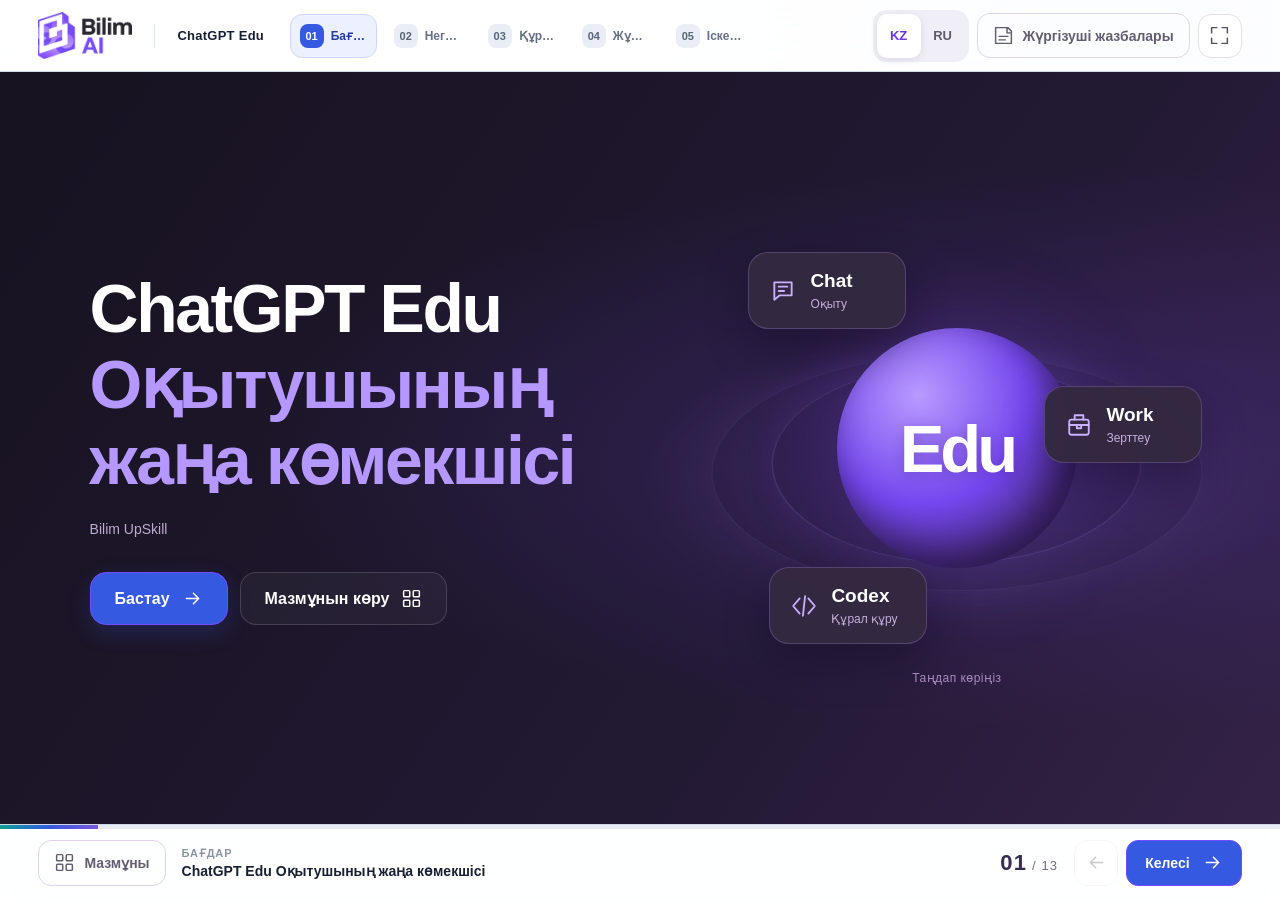
==== commit 33f8a07e: "Call building inspection example a 3D trainer in prompt" ====
--- a/index.html
+++ b/index.html
@@ -596,7 +596,7 @@
 .r-engine{transform:rotateX(20deg) rotateY(-25deg) scale(.8)}
 @media(max-width:760px){.r-engine-scene{height:300px}}
 
-</style><style>.seminar-speakers .speaker-role{font-size:18px;line-height:1.5}.seminar-speakers .speaker-education{font-size:17px;line-height:1.5;color:#626d86;margin-top:12px}</style><link rel="stylesheet" href="seminar-update.css?v=20261118-building-prompt">
+</style><style>.seminar-speakers .speaker-role{font-size:18px;line-height:1.5}.seminar-speakers .speaker-education{font-size:17px;line-height:1.5;color:#626d86;margin-top:12px}</style><link rel="stylesheet" href="seminar-update.css?v=20261118-trainer-prompt">
 <link rel="stylesheet" href="skill-videos.css?v=water-model-20261020">
 <style>.org-stage.org-history-stage{overflow-x:hidden;scrollbar-gutter:stable}.org-history-stage .project-start{position:relative}</style><style>.project-license-highlight{margin-top:22px;padding:18px 0;border-top:1px solid #d6cdec;display:grid;gap:5px;color:#382275}.project-license-highlight strong{font-size:clamp(40px,4vw,58px);line-height:1;font-weight:800;letter-spacing:-.04em}.project-license-highlight span{font-size:20px;font-weight:600}.project-license-highlight b{font-size:23px;line-height:1.3;color:#087e74}</style><style>@media(min-width:900px){.slide:has(.comparison-table){display:flex;flex-direction:column;padding-top:36px;padding-bottom:36px;gap:0}.slide:has(.comparison-table) .slide-head{margin-bottom:24px}.slide:has(.comparison-table) .plan-tabs{margin:0 0 12px;flex-shrink:0}.slide:has(.comparison-table) .comparison-wrap{flex:1;display:flex}.slide:has(.comparison-table) .comparison-table{font-size:clamp(18px,1.45vw,21px);line-height:1.45;align-self:stretch}.slide:has(.comparison-table) .comparison-table th,.slide:has(.comparison-table) .comparison-table td{padding:16px 16px;vertical-align:middle}.slide:has(.comparison-table) .comparison-table thead th{font-size:clamp(19px,1.5vw,22px)}.slide:has(.comparison-table) .value-banner{flex-shrink:0;padding:22px 24px;margin-top:18px}.slide:has(.comparison-table) .value-banner b{font-size:20px;line-height:1.45}.slide:has(.comparison-table) .value-banner small{max-width:330px;font-size:13px;line-height:1.5}}</style></head>
 <body><header class="topbar" id="topbar"><a class="brand" href="#kz/1" aria-label="Bilim AI"><img src="asset-c73c4dea95a838ff.png" alt="Bilim AI"><span class="brand-divider"></span><span class="brand-name">ChatGPT Edu</span></a><nav class="chapter-rail" aria-label="Contents"><button class="chapter-tab is-complete" data-action="jump-chapter" data-index="0" aria-current="false"><b>01</b><span>Orientation</span></button><button class="chapter-tab is-complete" data-action="jump-chapter" data-index="4" aria-current="false"><b>02</b><span>Why Edu</span></button><button class="chapter-tab is-complete" data-action="jump-chapter" data-index="7" aria-current="false"><b>03</b><span>Tools</span></button><button class="chapter-tab " data-action="jump-chapter" data-index="11" aria-current="step"><b>04</b><span>Workflows</span></button><button class="chapter-tab " data-action="jump-chapter" data-index="18" aria-current="false"><b>05</b><span>Get started</span></button></nav><div class="toolbar"><div class="lang" aria-label="Language"><button data-action="language" data-lang="kz" aria-pressed="false" aria-label="Қазақша">KZ</button><button data-action="language" data-lang="ru" aria-pressed="false" aria-label="Русский">RU</button></div><button class="quiet-btn" data-action="notes" aria-label="Presenter notes" title="Presenter notes"><svg viewBox="0 0 24 24" fill="none" stroke="currentColor" stroke-width="1.7" stroke-linecap="round" stroke-linejoin="round" aria-hidden="true"><path d="M8 3h9l4 4v14H3V3h5m8 0v6h5M7 13h10M7 17h7"></path></svg><span class="hide-mobile">Presenter notes</span></button><button class="iconbtn fullscreen-btn" data-action="fullscreen" aria-label="Fullscreen" title="Fullscreen"><svg viewBox="0 0 24 24" fill="none" stroke="currentColor" stroke-width="1.7" stroke-linecap="round" stroke-linejoin="round" aria-hidden="true"><path d="M3 9V3h6m6 0h6v6M3 15v6h6m6 0h6v-6"></path></svg></button></div></header><main class="stage" id="stage"><section class="slide  " data-slide="12" data-source-slide="16" data-chapter="4" aria-labelledby="slide-title" tabindex="-1"><header class="slide-head"><div class="slide-meta"><span class="chapter-kicker">Workflows</span><span class="slide-position">12 / 15</span></div><h2 id="slide-title">Try interactivity inside the presentation</h2><p class="subtitle">A quiz, H5P crossword, video and the original interactive lab.</p></header><nav class="r-tabs" aria-label="Slide sections"><button class="r-btn " data-r="tab:lab" data-value="quiz" aria-pressed="false">Mini-quiz</button><button class="r-btn " data-r="tab:lab" data-value="h5p" aria-pressed="false">H5P crossword</button><button class="r-btn " data-r="tab:lab" data-value="video" aria-pressed="false">YouTube</button><button class="r-btn active" data-r="tab:lab" data-value="lab" aria-pressed="true">PPTX + HTML lab</button></nav><div class="html-lab"><section class="brief-builder"><label>Subject<select id="lab-subject" data-lab="labSubject"><option value="0" selected="">Economics</option><option value="1">Education</option><option value="2">Journalism</option></select></label><label>Topic<select id="lab-topic" data-lab="labTopic"><option value="0" selected="">Inflation and real income</option><option value="1">Evaluating feedback</option><option value="2">Checking conflicting claims</option></select></label><label>Audience<select id="lab-audience" data-lab="labAudience"><option value="0" selected="">First-year undergraduates</option><option value="1">Graduate students</option><option value="2">Faculty</option></select></label><div class="brief-preview"><header><span>Prefilled brief</span><span>PPTX + HTML</span></header><textarea id="prompt-output" readonly="">I am preparing a 15-minute Economics learning activity on “Inflation and real income” for First-year undergraduates. Using the attached sources, create an editable six-slide deck and a standalone interactive HTML in English. Include one case, three questions, an answer key and an assessment criterion. Do not invent data; verify every number and link.</textarea><button class="action" data-action="copy">Copy brief<svg viewBox="0 0 24 24" fill="none" stroke="currentColor" stroke-width="1.7" stroke-linecap="round" stroke-linejoin="round" aria-hidden="true"><rect x="8" y="8" width="12" height="13" rx="2"></rect><path d="M15 8V3H3v13h5"></path></svg></button></div></section><section class="format-stage"><div class="format-compare"><article class="format-card"><h3>PPTX</h3><p>Familiar for presenting, with extensive template and training libraries.</p></article><article class="format-card html"><span class="tag">New possibility</span><h3>Interactive HTML</h3><p>Teaches through parameters, simulation and action. AI lowers the former technical barrier.</p></article></div><section class="live-example expanded-demo"><span class="soft-label">Live HTML example</span><h3>How does inflation affect purchasing power?</h3><p class="demo-intro">Keep income growth at 10% and move the inflation slider. What changes?</p><div class="demo-controls"><label><span class="range-label">Nominal income growth<output id="income-value">10%</output></span><input id="income-range" type="range" min="-20" max="40" value="10" step="1" aria-label="Nominal income growth"></label><label><span class="range-label">Inflation<output id="inflation-value">4%</output></span><input id="inflation-range" type="range" min="0" max="30" value="4" step="1" aria-label="Inflation"></label></div><div class="demo-presets"><button type="button" data-action="demo-preset" data-inflation="4">Growth: 4%</button><button type="button" data-action="demo-preset" data-inflation="10">Break-even: 10%</button><button type="button" data-action="demo-preset" data-inflation="20">Decline: 20%</button></div><div id="demo-visual"><div class="demo-status" style="color:#08776c" role="status"><strong>Purchasing power increased</strong><span>5.77%</span></div><p class="demo-base">Starting income: KZT 100,000. All changes refer to the same period.</p><div class="money-bars"><div class="money-row"><div><span>Starting income</span><b>100,000 ₸</b></div><div class="money-track"><span style="width:71.42857142857143%;background:#8794ad"></span></div></div><div class="money-row"><div><span>New nominal income</span><b>110,000 ₸</b></div><div class="money-track"><span style="width:78.57142857142858%;background:#3559e0"></span></div></div><div class="money-row"><div><span>Purchasing power at original prices</span><b>105,769 ₸</b></div><div class="money-track"><span style="width:75.54945054945055%;background:#08776c"></span></div></div></div><figure class="inflation-figure"><figcaption>Inflation ↑ → real income growth ↓</figcaption><svg viewBox="0 0 600 260" role="img" aria-label="Inflation ↑ → real income growth ↓"><rect x="45" y="35" width="510" height="180" rx="8" fill="#f4f7fc"></rect><line x1="45" x2="555" y1="215" y2="215" stroke="#dce3ef" stroke-dasharray="4 4"></line><text x="38" y="219" text-anchor="end">-40%</text><line x1="45" x2="555" y1="170" y2="170" stroke="#dce3ef" stroke-dasharray="4 4"></line><text x="38" y="174" text-anchor="end">-20%</text><line x1="45" x2="555" y1="125" y2="125" stroke="#8794ad" stroke-dasharray="4 4"></line><text x="38" y="129" text-anchor="end">0%</text><line x1="45" x2="555" y1="80" y2="80" stroke="#dce3ef" stroke-dasharray="4 4"></line><text x="38" y="84" text-anchor="end">20%</text><line x1="45" x2="555" y1="35" y2="35" stroke="#dce3ef" stroke-dasharray="4 4"></line><text x="38" y="39" text-anchor="end">40%</text><text x="45" y="233" text-anchor="middle">0%</text><text x="215" y="233" text-anchor="middle">10%</text><text x="385" y="233" text-anchor="middle">20%</text><text x="555" y="233" text-anchor="middle">30%</text><polyline points="45,102.49999999999999 62,104.95049504950494 79,107.35294117647055 96,109.70873786407768 113,112.01923076923076 130,114.28571428571428 147,116.50943396226415 164,118.69158878504669 181,120.83333333333331 198,122.93577981651377 215,125 232,127.02702702702703 249,129.01785714285717 266,130.9734513274336 283,132.89473684210526 300,134.78260869565213 317,136.63793103448273 334,138.46153846153845 351,140.25423728813558 368,142.01680672268907 385,143.75 402,145.45454545454544 419,147.1311475409836 436,148.78048780487805 453,150.4032258064516 470,151.99999999999994 487,153.57142857142856 504,155.11811023622045 521,156.640625 538,158.1395348837209 555,159.6153846153846" fill="none" stroke="#3559e0" stroke-width="4"></polyline><line x1="113" x2="113" y1="112.01923076923076" y2="215" stroke="#08776c" stroke-dasharray="4 4"></line><circle cx="113" cy="112.01923076923076" r="7" fill="#08776c" stroke="white" stroke-width="3"></circle><text x="300" y="255" text-anchor="middle">Inflation (%)</text></svg></figure></div><p class="demo-formula">(1 + income growth) / (1 + inflation) − 1</p><p class="demo-question">Discuss: why can a 10% income increase still leave you able to buy fewer goods?</p><small>Teaching model: a fixed consumer basket, excluding taxes and other changes. Not official statistics.</small></section></section></div><div class="micro-source"><span class="soft-label">Sources</span><a href="https://zhas-galym-application-guide.chatgpt-edu-3017.chatgpt.site/" target="_blank" rel="noopener noreferrer">Interactive grant navigator</a><a href="https://docs.google.com/presentation/d/17PIRmmDrwXDZoYf0UuE9e5HrA7z_eRFfw3z_moIJdW4/edit?slide=id.enu2026_s37#slide=id.enu2026_s37" target="_blank" rel="noopener noreferrer">Original training deck</a></div></section></main><nav class="dock" id="dock" aria-label="Slide navigation"><div class="progress-track" aria-hidden="true"><div class="progress" style="width:80%"></div></div><button class="quiet-btn" data-action="outline" aria-label="Contents"><svg viewBox="0 0 24 24" fill="none" stroke="currentColor" stroke-width="1.7" stroke-linecap="round" stroke-linejoin="round" aria-hidden="true"><rect x="3" y="3" width="7" height="7" rx="1"></rect><rect x="14" y="3" width="7" height="7" rx="1"></rect><rect x="3" y="14" width="7" height="7" rx="1"></rect><rect x="14" y="14" width="7" height="7" rx="1"></rect></svg><span>Contents</span></button><span class="dock-title"><span class="dock-label">Workflows</span><strong>Try interactivity inside the presentation</strong></span><span class="counter"><strong>12</strong> / 15</span><div class="navpair"><button class="iconbtn" data-action="prev" aria-label="Back"><svg viewBox="0 0 24 24" fill="none" stroke="currentColor" stroke-width="1.7" stroke-linecap="round" stroke-linejoin="round" aria-hidden="true"><path d="M19 12H5m6-6-6 6 6 6"></path></svg></button><button class="action" data-action="next" aria-label="Next"><span>Next</span><svg viewBox="0 0 24 24" fill="none" stroke="currentColor" stroke-width="1.7" stroke-linecap="round" stroke-linejoin="round" aria-hidden="true"><path d="M5 12h14m-6-6 6 6-6 6"></path></svg></button></div></nav><dialog class="overlay" id="modal" aria-modal="true"></dialog><div id="toast" class="toast" role="status" aria-live="polite"></div><div id="announcer" class="sr-only" role="status" aria-live="polite">Slide 12 / 15. Try interactivity inside the presentation</div><noscript><p class="noscript">JavaScript қосыңыз / Включите JavaScript / Enable JavaScript.</p></noscript>
@@ -1041,7 +1041,7 @@
 </script><script src="regional-data.js"></script>
 <script src="skill-videos.js?v=20261118-media-controls"></script>
 <script src="plugin-location-svg.js?v=5-sidebar-entry"></script>
-<script src="seminar-update.js?20261118-building-prompt"></script>
+<script src="seminar-update.js?20261118-trainer-prompt"></script>
 <link rel="stylesheet" href="mode-demos.css?v=20261118-power-usage">
 
 
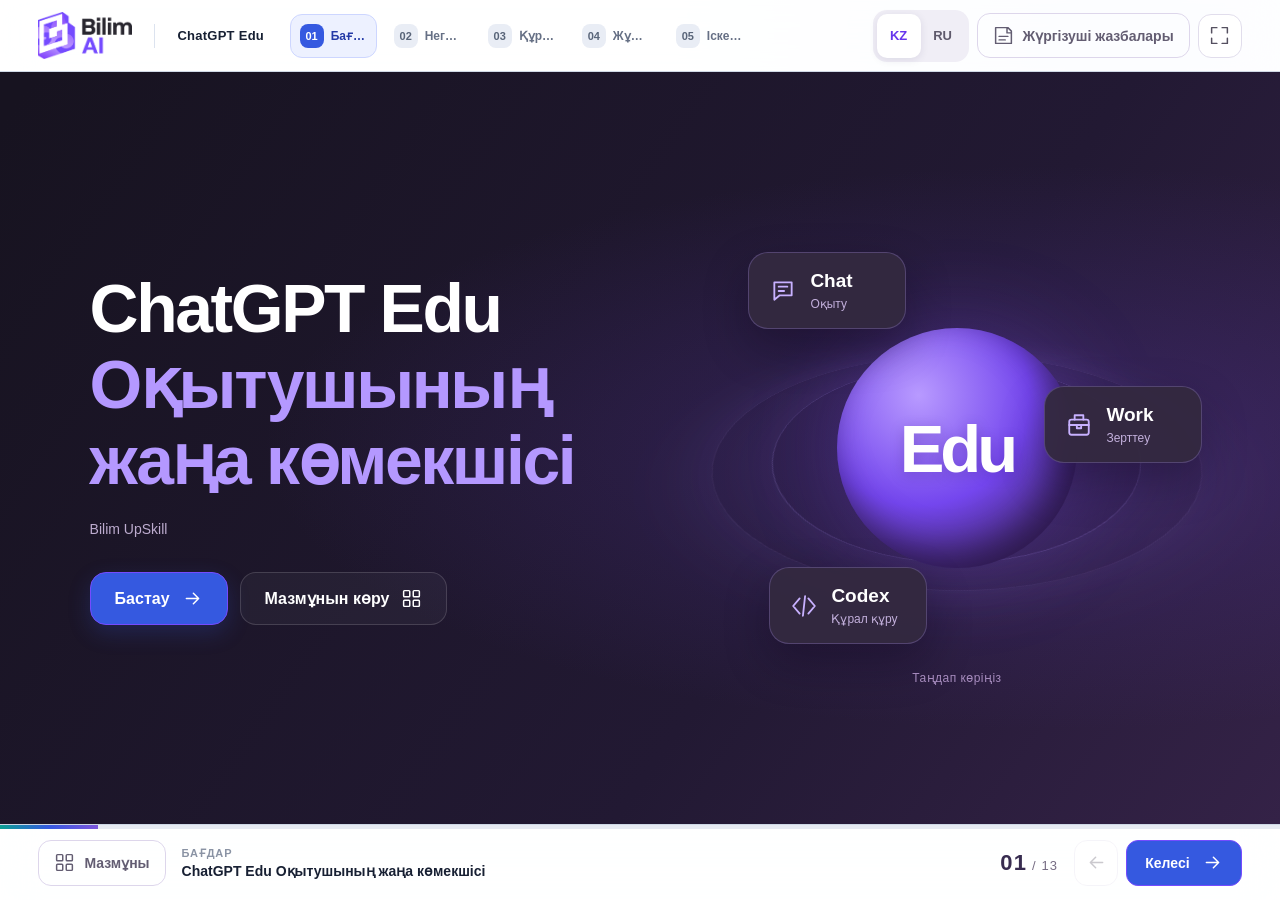
==== commit 3ddc1afe: "Fit slides to large screens and enlarge project photo" ====
--- a/index.html
+++ b/index.html
@@ -596,7 +596,7 @@
 .r-engine{transform:rotateX(20deg) rotateY(-25deg) scale(.8)}
 @media(max-width:760px){.r-engine-scene{height:300px}}
 
-</style><style>.seminar-speakers .speaker-role{font-size:18px;line-height:1.5}.seminar-speakers .speaker-education{font-size:17px;line-height:1.5;color:#626d86;margin-top:12px}</style><link rel="stylesheet" href="seminar-update.css?v=20261118-trainer-prompt">
+</style><style>.seminar-speakers .speaker-role{font-size:18px;line-height:1.5}.seminar-speakers .speaker-education{font-size:17px;line-height:1.5;color:#626d86;margin-top:12px}</style><link rel="stylesheet" href="seminar-update.css?v=20261118-screen-fit">
 <link rel="stylesheet" href="skill-videos.css?v=water-model-20261020">
 <style>.org-stage.org-history-stage{overflow-x:hidden;scrollbar-gutter:stable}.org-history-stage .project-start{position:relative}</style><style>.project-license-highlight{margin-top:22px;padding:18px 0;border-top:1px solid #d6cdec;display:grid;gap:5px;color:#382275}.project-license-highlight strong{font-size:clamp(40px,4vw,58px);line-height:1;font-weight:800;letter-spacing:-.04em}.project-license-highlight span{font-size:20px;font-weight:600}.project-license-highlight b{font-size:23px;line-height:1.3;color:#087e74}</style><style>@media(min-width:900px){.slide:has(.comparison-table){display:flex;flex-direction:column;padding-top:36px;padding-bottom:36px;gap:0}.slide:has(.comparison-table) .slide-head{margin-bottom:24px}.slide:has(.comparison-table) .plan-tabs{margin:0 0 12px;flex-shrink:0}.slide:has(.comparison-table) .comparison-wrap{flex:1;display:flex}.slide:has(.comparison-table) .comparison-table{font-size:clamp(18px,1.45vw,21px);line-height:1.45;align-self:stretch}.slide:has(.comparison-table) .comparison-table th,.slide:has(.comparison-table) .comparison-table td{padding:16px 16px;vertical-align:middle}.slide:has(.comparison-table) .comparison-table thead th{font-size:clamp(19px,1.5vw,22px)}.slide:has(.comparison-table) .value-banner{flex-shrink:0;padding:22px 24px;margin-top:18px}.slide:has(.comparison-table) .value-banner b{font-size:20px;line-height:1.45}.slide:has(.comparison-table) .value-banner small{max-width:330px;font-size:13px;line-height:1.5}}</style></head>
 <body><header class="topbar" id="topbar"><a class="brand" href="#kz/1" aria-label="Bilim AI"><img src="asset-c73c4dea95a838ff.png" alt="Bilim AI"><span class="brand-divider"></span><span class="brand-name">ChatGPT Edu</span></a><nav class="chapter-rail" aria-label="Contents"><button class="chapter-tab is-complete" data-action="jump-chapter" data-index="0" aria-current="false"><b>01</b><span>Orientation</span></button><button class="chapter-tab is-complete" data-action="jump-chapter" data-index="4" aria-current="false"><b>02</b><span>Why Edu</span></button><button class="chapter-tab is-complete" data-action="jump-chapter" data-index="7" aria-current="false"><b>03</b><span>Tools</span></button><button class="chapter-tab " data-action="jump-chapter" data-index="11" aria-current="step"><b>04</b><span>Workflows</span></button><button class="chapter-tab " data-action="jump-chapter" data-index="18" aria-current="false"><b>05</b><span>Get started</span></button></nav><div class="toolbar"><div class="lang" aria-label="Language"><button data-action="language" data-lang="kz" aria-pressed="false" aria-label="Қазақша">KZ</button><button data-action="language" data-lang="ru" aria-pressed="false" aria-label="Русский">RU</button></div><button class="quiet-btn" data-action="notes" aria-label="Presenter notes" title="Presenter notes"><svg viewBox="0 0 24 24" fill="none" stroke="currentColor" stroke-width="1.7" stroke-linecap="round" stroke-linejoin="round" aria-hidden="true"><path d="M8 3h9l4 4v14H3V3h5m8 0v6h5M7 13h10M7 17h7"></path></svg><span class="hide-mobile">Presenter notes</span></button><button class="iconbtn fullscreen-btn" data-action="fullscreen" aria-label="Fullscreen" title="Fullscreen"><svg viewBox="0 0 24 24" fill="none" stroke="currentColor" stroke-width="1.7" stroke-linecap="round" stroke-linejoin="round" aria-hidden="true"><path d="M3 9V3h6m6 0h6v6M3 15v6h6m6 0h6v-6"></path></svg></button></div></header><main class="stage" id="stage"><section class="slide  " data-slide="12" data-source-slide="16" data-chapter="4" aria-labelledby="slide-title" tabindex="-1"><header class="slide-head"><div class="slide-meta"><span class="chapter-kicker">Workflows</span><span class="slide-position">12 / 15</span></div><h2 id="slide-title">Try interactivity inside the presentation</h2><p class="subtitle">A quiz, H5P crossword, video and the original interactive lab.</p></header><nav class="r-tabs" aria-label="Slide sections"><button class="r-btn " data-r="tab:lab" data-value="quiz" aria-pressed="false">Mini-quiz</button><button class="r-btn " data-r="tab:lab" data-value="h5p" aria-pressed="false">H5P crossword</button><button class="r-btn " data-r="tab:lab" data-value="video" aria-pressed="false">YouTube</button><button class="r-btn active" data-r="tab:lab" data-value="lab" aria-pressed="true">PPTX + HTML lab</button></nav><div class="html-lab"><section class="brief-builder"><label>Subject<select id="lab-subject" data-lab="labSubject"><option value="0" selected="">Economics</option><option value="1">Education</option><option value="2">Journalism</option></select></label><label>Topic<select id="lab-topic" data-lab="labTopic"><option value="0" selected="">Inflation and real income</option><option value="1">Evaluating feedback</option><option value="2">Checking conflicting claims</option></select></label><label>Audience<select id="lab-audience" data-lab="labAudience"><option value="0" selected="">First-year undergraduates</option><option value="1">Graduate students</option><option value="2">Faculty</option></select></label><div class="brief-preview"><header><span>Prefilled brief</span><span>PPTX + HTML</span></header><textarea id="prompt-output" readonly="">I am preparing a 15-minute Economics learning activity on “Inflation and real income” for First-year undergraduates. Using the attached sources, create an editable six-slide deck and a standalone interactive HTML in English. Include one case, three questions, an answer key and an assessment criterion. Do not invent data; verify every number and link.</textarea><button class="action" data-action="copy">Copy brief<svg viewBox="0 0 24 24" fill="none" stroke="currentColor" stroke-width="1.7" stroke-linecap="round" stroke-linejoin="round" aria-hidden="true"><rect x="8" y="8" width="12" height="13" rx="2"></rect><path d="M15 8V3H3v13h5"></path></svg></button></div></section><section class="format-stage"><div class="format-compare"><article class="format-card"><h3>PPTX</h3><p>Familiar for presenting, with extensive template and training libraries.</p></article><article class="format-card html"><span class="tag">New possibility</span><h3>Interactive HTML</h3><p>Teaches through parameters, simulation and action. AI lowers the former technical barrier.</p></article></div><section class="live-example expanded-demo"><span class="soft-label">Live HTML example</span><h3>How does inflation affect purchasing power?</h3><p class="demo-intro">Keep income growth at 10% and move the inflation slider. What changes?</p><div class="demo-controls"><label><span class="range-label">Nominal income growth<output id="income-value">10%</output></span><input id="income-range" type="range" min="-20" max="40" value="10" step="1" aria-label="Nominal income growth"></label><label><span class="range-label">Inflation<output id="inflation-value">4%</output></span><input id="inflation-range" type="range" min="0" max="30" value="4" step="1" aria-label="Inflation"></label></div><div class="demo-presets"><button type="button" data-action="demo-preset" data-inflation="4">Growth: 4%</button><button type="button" data-action="demo-preset" data-inflation="10">Break-even: 10%</button><button type="button" data-action="demo-preset" data-inflation="20">Decline: 20%</button></div><div id="demo-visual"><div class="demo-status" style="color:#08776c" role="status"><strong>Purchasing power increased</strong><span>5.77%</span></div><p class="demo-base">Starting income: KZT 100,000. All changes refer to the same period.</p><div class="money-bars"><div class="money-row"><div><span>Starting income</span><b>100,000 ₸</b></div><div class="money-track"><span style="width:71.42857142857143%;background:#8794ad"></span></div></div><div class="money-row"><div><span>New nominal income</span><b>110,000 ₸</b></div><div class="money-track"><span style="width:78.57142857142858%;background:#3559e0"></span></div></div><div class="money-row"><div><span>Purchasing power at original prices</span><b>105,769 ₸</b></div><div class="money-track"><span style="width:75.54945054945055%;background:#08776c"></span></div></div></div><figure class="inflation-figure"><figcaption>Inflation ↑ → real income growth ↓</figcaption><svg viewBox="0 0 600 260" role="img" aria-label="Inflation ↑ → real income growth ↓"><rect x="45" y="35" width="510" height="180" rx="8" fill="#f4f7fc"></rect><line x1="45" x2="555" y1="215" y2="215" stroke="#dce3ef" stroke-dasharray="4 4"></line><text x="38" y="219" text-anchor="end">-40%</text><line x1="45" x2="555" y1="170" y2="170" stroke="#dce3ef" stroke-dasharray="4 4"></line><text x="38" y="174" text-anchor="end">-20%</text><line x1="45" x2="555" y1="125" y2="125" stroke="#8794ad" stroke-dasharray="4 4"></line><text x="38" y="129" text-anchor="end">0%</text><line x1="45" x2="555" y1="80" y2="80" stroke="#dce3ef" stroke-dasharray="4 4"></line><text x="38" y="84" text-anchor="end">20%</text><line x1="45" x2="555" y1="35" y2="35" stroke="#dce3ef" stroke-dasharray="4 4"></line><text x="38" y="39" text-anchor="end">40%</text><text x="45" y="233" text-anchor="middle">0%</text><text x="215" y="233" text-anchor="middle">10%</text><text x="385" y="233" text-anchor="middle">20%</text><text x="555" y="233" text-anchor="middle">30%</text><polyline points="45,102.49999999999999 62,104.95049504950494 79,107.35294117647055 96,109.70873786407768 113,112.01923076923076 130,114.28571428571428 147,116.50943396226415 164,118.69158878504669 181,120.83333333333331 198,122.93577981651377 215,125 232,127.02702702702703 249,129.01785714285717 266,130.9734513274336 283,132.89473684210526 300,134.78260869565213 317,136.63793103448273 334,138.46153846153845 351,140.25423728813558 368,142.01680672268907 385,143.75 402,145.45454545454544 419,147.1311475409836 436,148.78048780487805 453,150.4032258064516 470,151.99999999999994 487,153.57142857142856 504,155.11811023622045 521,156.640625 538,158.1395348837209 555,159.6153846153846" fill="none" stroke="#3559e0" stroke-width="4"></polyline><line x1="113" x2="113" y1="112.01923076923076" y2="215" stroke="#08776c" stroke-dasharray="4 4"></line><circle cx="113" cy="112.01923076923076" r="7" fill="#08776c" stroke="white" stroke-width="3"></circle><text x="300" y="255" text-anchor="middle">Inflation (%)</text></svg></figure></div><p class="demo-formula">(1 + income growth) / (1 + inflation) − 1</p><p class="demo-question">Discuss: why can a 10% income increase still leave you able to buy fewer goods?</p><small>Teaching model: a fixed consumer basket, excluding taxes and other changes. Not official statistics.</small></section></section></div><div class="micro-source"><span class="soft-label">Sources</span><a href="https://zhas-galym-application-guide.chatgpt-edu-3017.chatgpt.site/" target="_blank" rel="noopener noreferrer">Interactive grant navigator</a><a href="https://docs.google.com/presentation/d/17PIRmmDrwXDZoYf0UuE9e5HrA7z_eRFfw3z_moIJdW4/edit?slide=id.enu2026_s37#slide=id.enu2026_s37" target="_blank" rel="noopener noreferrer">Original training deck</a></div></section></main><nav class="dock" id="dock" aria-label="Slide navigation"><div class="progress-track" aria-hidden="true"><div class="progress" style="width:80%"></div></div><button class="quiet-btn" data-action="outline" aria-label="Contents"><svg viewBox="0 0 24 24" fill="none" stroke="currentColor" stroke-width="1.7" stroke-linecap="round" stroke-linejoin="round" aria-hidden="true"><rect x="3" y="3" width="7" height="7" rx="1"></rect><rect x="14" y="3" width="7" height="7" rx="1"></rect><rect x="3" y="14" width="7" height="7" rx="1"></rect><rect x="14" y="14" width="7" height="7" rx="1"></rect></svg><span>Contents</span></button><span class="dock-title"><span class="dock-label">Workflows</span><strong>Try interactivity inside the presentation</strong></span><span class="counter"><strong>12</strong> / 15</span><div class="navpair"><button class="iconbtn" data-action="prev" aria-label="Back"><svg viewBox="0 0 24 24" fill="none" stroke="currentColor" stroke-width="1.7" stroke-linecap="round" stroke-linejoin="round" aria-hidden="true"><path d="M19 12H5m6-6-6 6 6 6"></path></svg></button><button class="action" data-action="next" aria-label="Next"><span>Next</span><svg viewBox="0 0 24 24" fill="none" stroke="currentColor" stroke-width="1.7" stroke-linecap="round" stroke-linejoin="round" aria-hidden="true"><path d="M5 12h14m-6-6 6 6-6 6"></path></svg></button></div></nav><dialog class="overlay" id="modal" aria-modal="true"></dialog><div id="toast" class="toast" role="status" aria-live="polite"></div><div id="announcer" class="sr-only" role="status" aria-live="polite">Slide 12 / 15. Try interactivity inside the presentation</div><noscript><p class="noscript">JavaScript қосыңыз / Включите JavaScript / Enable JavaScript.</p></noscript>
@@ -1041,7 +1041,7 @@
 </script><script src="regional-data.js"></script>
 <script src="skill-videos.js?v=20261118-media-controls"></script>
 <script src="plugin-location-svg.js?v=5-sidebar-entry"></script>
-<script src="seminar-update.js?20261118-trainer-prompt"></script>
+<script src="seminar-update.js?20261118-screen-fit"></script>
 <link rel="stylesheet" href="mode-demos.css?v=20261118-power-usage">
 
 
--- a/seminar-update.css
+++ b/seminar-update.css
@@ -28,8 +28,9 @@
 .org-history-tab[aria-pressed=true]>svg{color:#fff;background:#ffffff24}
 .org-stage.org-history-stage{padding:24px;border-radius:28px;overflow:auto}
 .org-history-stage .project-start{padding:0;margin:0;border:0;border-radius:0;background:none}
-.org-history-stage .project-start-main{grid-template-columns:1fr;gap:16px}
-.org-history-stage .project-news-photo{max-height:210px;object-fit:contain;background:#eef3f7}
+.org-history-stage .project-start-main{grid-template-columns:minmax(0,1.05fr) minmax(0,1fr);gap:28px;align-items:start}
+.org-history-stage .project-news-photo{max-height:none;width:100%;height:auto;object-fit:contain;background:#eef3f7}
+@media(max-width:1000px){.org-history-stage .project-start-main{grid-template-columns:1fr;gap:20px}.org-history-stage .project-news-photo{max-height:none;max-width:900px;margin-inline:auto}}
 .org-history-stage .project-start h3{font-size:25px;margin:8px 0 12px}
 .org-history-stage .project-start p{font-size:15px;line-height:1.5}
 .org-history-stage .project-news-countries li{font-size:12px;padding:7px 10px}
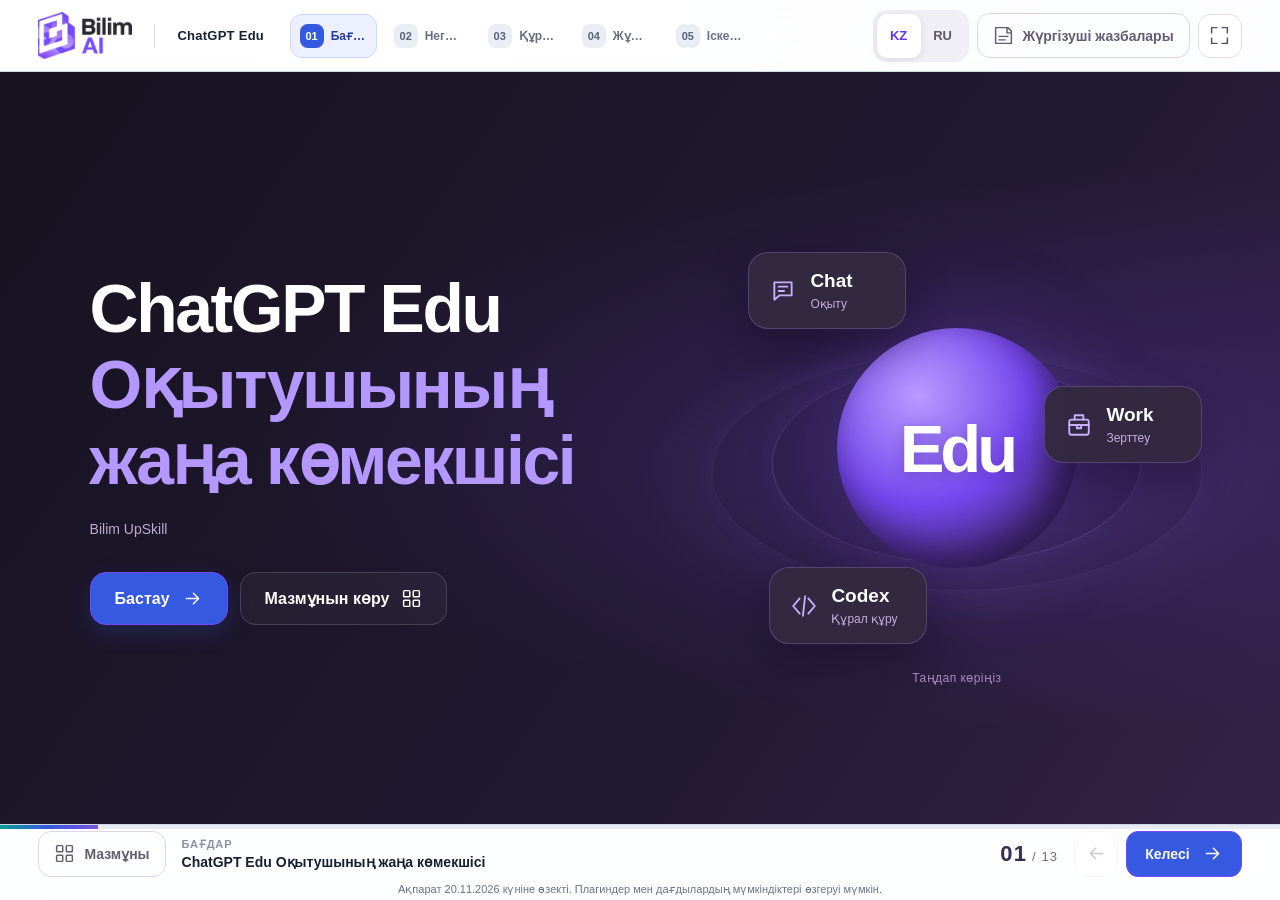
==== commit 8189c055: "Date all presentation slides as of 20 November 2026" ====
--- a/index.html
+++ b/index.html
@@ -596,7 +596,7 @@
 .r-engine{transform:rotateX(20deg) rotateY(-25deg) scale(.8)}
 @media(max-width:760px){.r-engine-scene{height:300px}}
 
-</style><style>.seminar-speakers .speaker-role{font-size:18px;line-height:1.5}.seminar-speakers .speaker-education{font-size:17px;line-height:1.5;color:#626d86;margin-top:12px}</style><link rel="stylesheet" href="seminar-update.css?v=20261118-screen-fit">
+</style><style>.seminar-speakers .speaker-role{font-size:18px;line-height:1.5}.seminar-speakers .speaker-education{font-size:17px;line-height:1.5;color:#626d86;margin-top:12px}</style><link rel="stylesheet" href="seminar-update.css?v=20261120-edition">
 <link rel="stylesheet" href="skill-videos.css?v=water-model-20261020">
 <style>.org-stage.org-history-stage{overflow-x:hidden;scrollbar-gutter:stable}.org-history-stage .project-start{position:relative}</style><style>.project-license-highlight{margin-top:22px;padding:18px 0;border-top:1px solid #d6cdec;display:grid;gap:5px;color:#382275}.project-license-highlight strong{font-size:clamp(40px,4vw,58px);line-height:1;font-weight:800;letter-spacing:-.04em}.project-license-highlight span{font-size:20px;font-weight:600}.project-license-highlight b{font-size:23px;line-height:1.3;color:#087e74}</style><style>@media(min-width:900px){.slide:has(.comparison-table){display:flex;flex-direction:column;padding-top:36px;padding-bottom:36px;gap:0}.slide:has(.comparison-table) .slide-head{margin-bottom:24px}.slide:has(.comparison-table) .plan-tabs{margin:0 0 12px;flex-shrink:0}.slide:has(.comparison-table) .comparison-wrap{flex:1;display:flex}.slide:has(.comparison-table) .comparison-table{font-size:clamp(18px,1.45vw,21px);line-height:1.45;align-self:stretch}.slide:has(.comparison-table) .comparison-table th,.slide:has(.comparison-table) .comparison-table td{padding:16px 16px;vertical-align:middle}.slide:has(.comparison-table) .comparison-table thead th{font-size:clamp(19px,1.5vw,22px)}.slide:has(.comparison-table) .value-banner{flex-shrink:0;padding:22px 24px;margin-top:18px}.slide:has(.comparison-table) .value-banner b{font-size:20px;line-height:1.45}.slide:has(.comparison-table) .value-banner small{max-width:330px;font-size:13px;line-height:1.5}}</style></head>
 <body><header class="topbar" id="topbar"><a class="brand" href="#kz/1" aria-label="Bilim AI"><img src="asset-c73c4dea95a838ff.png" alt="Bilim AI"><span class="brand-divider"></span><span class="brand-name">ChatGPT Edu</span></a><nav class="chapter-rail" aria-label="Contents"><button class="chapter-tab is-complete" data-action="jump-chapter" data-index="0" aria-current="false"><b>01</b><span>Orientation</span></button><button class="chapter-tab is-complete" data-action="jump-chapter" data-index="4" aria-current="false"><b>02</b><span>Why Edu</span></button><button class="chapter-tab is-complete" data-action="jump-chapter" data-index="7" aria-current="false"><b>03</b><span>Tools</span></button><button class="chapter-tab " data-action="jump-chapter" data-index="11" aria-current="step"><b>04</b><span>Workflows</span></button><button class="chapter-tab " data-action="jump-chapter" data-index="18" aria-current="false"><b>05</b><span>Get started</span></button></nav><div class="toolbar"><div class="lang" aria-label="Language"><button data-action="language" data-lang="kz" aria-pressed="false" aria-label="Қазақша">KZ</button><button data-action="language" data-lang="ru" aria-pressed="false" aria-label="Русский">RU</button></div><button class="quiet-btn" data-action="notes" aria-label="Presenter notes" title="Presenter notes"><svg viewBox="0 0 24 24" fill="none" stroke="currentColor" stroke-width="1.7" stroke-linecap="round" stroke-linejoin="round" aria-hidden="true"><path d="M8 3h9l4 4v14H3V3h5m8 0v6h5M7 13h10M7 17h7"></path></svg><span class="hide-mobile">Presenter notes</span></button><button class="iconbtn fullscreen-btn" data-action="fullscreen" aria-label="Fullscreen" title="Fullscreen"><svg viewBox="0 0 24 24" fill="none" stroke="currentColor" stroke-width="1.7" stroke-linecap="round" stroke-linejoin="round" aria-hidden="true"><path d="M3 9V3h6m6 0h6v6M3 15v6h6m6 0h6v-6"></path></svg></button></div></header><main class="stage" id="stage"><section class="slide  " data-slide="12" data-source-slide="16" data-chapter="4" aria-labelledby="slide-title" tabindex="-1"><header class="slide-head"><div class="slide-meta"><span class="chapter-kicker">Workflows</span><span class="slide-position">12 / 15</span></div><h2 id="slide-title">Try interactivity inside the presentation</h2><p class="subtitle">A quiz, H5P crossword, video and the original interactive lab.</p></header><nav class="r-tabs" aria-label="Slide sections"><button class="r-btn " data-r="tab:lab" data-value="quiz" aria-pressed="false">Mini-quiz</button><button class="r-btn " data-r="tab:lab" data-value="h5p" aria-pressed="false">H5P crossword</button><button class="r-btn " data-r="tab:lab" data-value="video" aria-pressed="false">YouTube</button><button class="r-btn active" data-r="tab:lab" data-value="lab" aria-pressed="true">PPTX + HTML lab</button></nav><div class="html-lab"><section class="brief-builder"><label>Subject<select id="lab-subject" data-lab="labSubject"><option value="0" selected="">Economics</option><option value="1">Education</option><option value="2">Journalism</option></select></label><label>Topic<select id="lab-topic" data-lab="labTopic"><option value="0" selected="">Inflation and real income</option><option value="1">Evaluating feedback</option><option value="2">Checking conflicting claims</option></select></label><label>Audience<select id="lab-audience" data-lab="labAudience"><option value="0" selected="">First-year undergraduates</option><option value="1">Graduate students</option><option value="2">Faculty</option></select></label><div class="brief-preview"><header><span>Prefilled brief</span><span>PPTX + HTML</span></header><textarea id="prompt-output" readonly="">I am preparing a 15-minute Economics learning activity on “Inflation and real income” for First-year undergraduates. Using the attached sources, create an editable six-slide deck and a standalone interactive HTML in English. Include one case, three questions, an answer key and an assessment criterion. Do not invent data; verify every number and link.</textarea><button class="action" data-action="copy">Copy brief<svg viewBox="0 0 24 24" fill="none" stroke="currentColor" stroke-width="1.7" stroke-linecap="round" stroke-linejoin="round" aria-hidden="true"><rect x="8" y="8" width="12" height="13" rx="2"></rect><path d="M15 8V3H3v13h5"></path></svg></button></div></section><section class="format-stage"><div class="format-compare"><article class="format-card"><h3>PPTX</h3><p>Familiar for presenting, with extensive template and training libraries.</p></article><article class="format-card html"><span class="tag">New possibility</span><h3>Interactive HTML</h3><p>Teaches through parameters, simulation and action. AI lowers the former technical barrier.</p></article></div><section class="live-example expanded-demo"><span class="soft-label">Live HTML example</span><h3>How does inflation affect purchasing power?</h3><p class="demo-intro">Keep income growth at 10% and move the inflation slider. What changes?</p><div class="demo-controls"><label><span class="range-label">Nominal income growth<output id="income-value">10%</output></span><input id="income-range" type="range" min="-20" max="40" value="10" step="1" aria-label="Nominal income growth"></label><label><span class="range-label">Inflation<output id="inflation-value">4%</output></span><input id="inflation-range" type="range" min="0" max="30" value="4" step="1" aria-label="Inflation"></label></div><div class="demo-presets"><button type="button" data-action="demo-preset" data-inflation="4">Growth: 4%</button><button type="button" data-action="demo-preset" data-inflation="10">Break-even: 10%</button><button type="button" data-action="demo-preset" data-inflation="20">Decline: 20%</button></div><div id="demo-visual"><div class="demo-status" style="color:#08776c" role="status"><strong>Purchasing power increased</strong><span>5.77%</span></div><p class="demo-base">Starting income: KZT 100,000. All changes refer to the same period.</p><div class="money-bars"><div class="money-row"><div><span>Starting income</span><b>100,000 ₸</b></div><div class="money-track"><span style="width:71.42857142857143%;background:#8794ad"></span></div></div><div class="money-row"><div><span>New nominal income</span><b>110,000 ₸</b></div><div class="money-track"><span style="width:78.57142857142858%;background:#3559e0"></span></div></div><div class="money-row"><div><span>Purchasing power at original prices</span><b>105,769 ₸</b></div><div class="money-track"><span style="width:75.54945054945055%;background:#08776c"></span></div></div></div><figure class="inflation-figure"><figcaption>Inflation ↑ → real income growth ↓</figcaption><svg viewBox="0 0 600 260" role="img" aria-label="Inflation ↑ → real income growth ↓"><rect x="45" y="35" width="510" height="180" rx="8" fill="#f4f7fc"></rect><line x1="45" x2="555" y1="215" y2="215" stroke="#dce3ef" stroke-dasharray="4 4"></line><text x="38" y="219" text-anchor="end">-40%</text><line x1="45" x2="555" y1="170" y2="170" stroke="#dce3ef" stroke-dasharray="4 4"></line><text x="38" y="174" text-anchor="end">-20%</text><line x1="45" x2="555" y1="125" y2="125" stroke="#8794ad" stroke-dasharray="4 4"></line><text x="38" y="129" text-anchor="end">0%</text><line x1="45" x2="555" y1="80" y2="80" stroke="#dce3ef" stroke-dasharray="4 4"></line><text x="38" y="84" text-anchor="end">20%</text><line x1="45" x2="555" y1="35" y2="35" stroke="#dce3ef" stroke-dasharray="4 4"></line><text x="38" y="39" text-anchor="end">40%</text><text x="45" y="233" text-anchor="middle">0%</text><text x="215" y="233" text-anchor="middle">10%</text><text x="385" y="233" text-anchor="middle">20%</text><text x="555" y="233" text-anchor="middle">30%</text><polyline points="45,102.49999999999999 62,104.95049504950494 79,107.35294117647055 96,109.70873786407768 113,112.01923076923076 130,114.28571428571428 147,116.50943396226415 164,118.69158878504669 181,120.83333333333331 198,122.93577981651377 215,125 232,127.02702702702703 249,129.01785714285717 266,130.9734513274336 283,132.89473684210526 300,134.78260869565213 317,136.63793103448273 334,138.46153846153845 351,140.25423728813558 368,142.01680672268907 385,143.75 402,145.45454545454544 419,147.1311475409836 436,148.78048780487805 453,150.4032258064516 470,151.99999999999994 487,153.57142857142856 504,155.11811023622045 521,156.640625 538,158.1395348837209 555,159.6153846153846" fill="none" stroke="#3559e0" stroke-width="4"></polyline><line x1="113" x2="113" y1="112.01923076923076" y2="215" stroke="#08776c" stroke-dasharray="4 4"></line><circle cx="113" cy="112.01923076923076" r="7" fill="#08776c" stroke="white" stroke-width="3"></circle><text x="300" y="255" text-anchor="middle">Inflation (%)</text></svg></figure></div><p class="demo-formula">(1 + income growth) / (1 + inflation) − 1</p><p class="demo-question">Discuss: why can a 10% income increase still leave you able to buy fewer goods?</p><small>Teaching model: a fixed consumer basket, excluding taxes and other changes. Not official statistics.</small></section></section></div><div class="micro-source"><span class="soft-label">Sources</span><a href="https://zhas-galym-application-guide.chatgpt-edu-3017.chatgpt.site/" target="_blank" rel="noopener noreferrer">Interactive grant navigator</a><a href="https://docs.google.com/presentation/d/17PIRmmDrwXDZoYf0UuE9e5HrA7z_eRFfw3z_moIJdW4/edit?slide=id.enu2026_s37#slide=id.enu2026_s37" target="_blank" rel="noopener noreferrer">Original training deck</a></div></section></main><nav class="dock" id="dock" aria-label="Slide navigation"><div class="progress-track" aria-hidden="true"><div class="progress" style="width:80%"></div></div><button class="quiet-btn" data-action="outline" aria-label="Contents"><svg viewBox="0 0 24 24" fill="none" stroke="currentColor" stroke-width="1.7" stroke-linecap="round" stroke-linejoin="round" aria-hidden="true"><rect x="3" y="3" width="7" height="7" rx="1"></rect><rect x="14" y="3" width="7" height="7" rx="1"></rect><rect x="3" y="14" width="7" height="7" rx="1"></rect><rect x="14" y="14" width="7" height="7" rx="1"></rect></svg><span>Contents</span></button><span class="dock-title"><span class="dock-label">Workflows</span><strong>Try interactivity inside the presentation</strong></span><span class="counter"><strong>12</strong> / 15</span><div class="navpair"><button class="iconbtn" data-action="prev" aria-label="Back"><svg viewBox="0 0 24 24" fill="none" stroke="currentColor" stroke-width="1.7" stroke-linecap="round" stroke-linejoin="round" aria-hidden="true"><path d="M19 12H5m6-6-6 6 6 6"></path></svg></button><button class="action" data-action="next" aria-label="Next"><span>Next</span><svg viewBox="0 0 24 24" fill="none" stroke="currentColor" stroke-width="1.7" stroke-linecap="round" stroke-linejoin="round" aria-hidden="true"><path d="M5 12h14m-6-6 6 6-6 6"></path></svg></button></div></nav><dialog class="overlay" id="modal" aria-modal="true"></dialog><div id="toast" class="toast" role="status" aria-live="polite"></div><div id="announcer" class="sr-only" role="status" aria-live="polite">Slide 12 / 15. Try interactivity inside the presentation</div><noscript><p class="noscript">JavaScript қосыңыз / Включите JavaScript / Enable JavaScript.</p></noscript>
@@ -1041,7 +1041,7 @@
 </script><script src="regional-data.js"></script>
 <script src="skill-videos.js?v=20261118-media-controls"></script>
 <script src="plugin-location-svg.js?v=5-sidebar-entry"></script>
-<script src="seminar-update.js?20261118-screen-fit"></script>
+<script src="seminar-update.js?20261120-edition"></script>
 <link rel="stylesheet" href="mode-demos.css?v=20261118-power-usage">
 
 
--- a/seminar-update.css
+++ b/seminar-update.css
@@ -176,3 +176,9 @@
 @media(max-width:560px){.overview-showcase-frame{height:650px;border-radius:14px}.overview-showcase{margin-top:18px}.overview-showcase-copy h3{font-size:27px}.overview-prompt{padding:15px}}
 
 .overview-reference{margin:0 0 18px}.overview-reference img{display:block;width:100%;height:auto;aspect-ratio:640/426;object-fit:contain;border:1px solid #ccd7e5;border-radius:12px;background:#edf2f7}.overview-reference figcaption{font-size:11px;line-height:1.5;color:#637088;margin-top:6px}
+
+/* A fixed edition note stays visible on every slide and in fullscreen. */
+#dock.dock{padding-bottom:18px}
+.presentation-edition{position:absolute;bottom:4px;left:16px;right:16px;text-align:center;color:#68758b;font-size:11px;line-height:14px;font-weight:400;pointer-events:none}
+.presentation-edition .edition-short{display:none}
+@media(max-width:800px){.presentation-edition{font-size:10px}.presentation-edition .edition-full{display:none}.presentation-edition .edition-short{display:inline}}
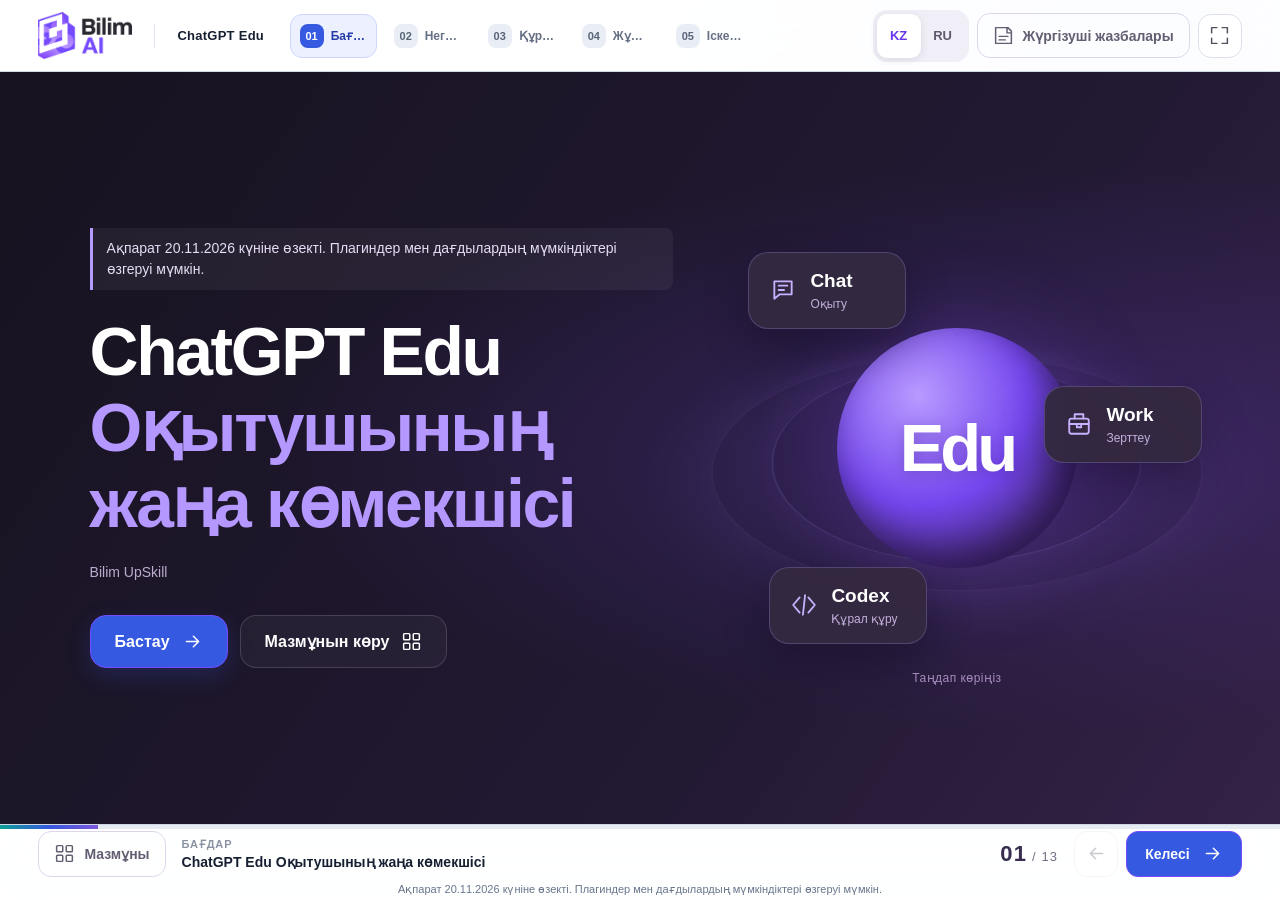
==== commit f94790b6: "Make edition date prominent on every slide and name dated download" ====
--- a/index.html
+++ b/index.html
@@ -596,7 +596,7 @@
 .r-engine{transform:rotateX(20deg) rotateY(-25deg) scale(.8)}
 @media(max-width:760px){.r-engine-scene{height:300px}}
 
-</style><style>.seminar-speakers .speaker-role{font-size:18px;line-height:1.5}.seminar-speakers .speaker-education{font-size:17px;line-height:1.5;color:#626d86;margin-top:12px}</style><link rel="stylesheet" href="seminar-update.css?v=20261120-edition">
+</style><style>.seminar-speakers .speaker-role{font-size:18px;line-height:1.5}.seminar-speakers .speaker-education{font-size:17px;line-height:1.5;color:#626d86;margin-top:12px}</style><link rel="stylesheet" href="seminar-update.css?v=20261120-visible-date">
 <link rel="stylesheet" href="skill-videos.css?v=water-model-20261020">
 <style>.org-stage.org-history-stage{overflow-x:hidden;scrollbar-gutter:stable}.org-history-stage .project-start{position:relative}</style><style>.project-license-highlight{margin-top:22px;padding:18px 0;border-top:1px solid #d6cdec;display:grid;gap:5px;color:#382275}.project-license-highlight strong{font-size:clamp(40px,4vw,58px);line-height:1;font-weight:800;letter-spacing:-.04em}.project-license-highlight span{font-size:20px;font-weight:600}.project-license-highlight b{font-size:23px;line-height:1.3;color:#087e74}</style><style>@media(min-width:900px){.slide:has(.comparison-table){display:flex;flex-direction:column;padding-top:36px;padding-bottom:36px;gap:0}.slide:has(.comparison-table) .slide-head{margin-bottom:24px}.slide:has(.comparison-table) .plan-tabs{margin:0 0 12px;flex-shrink:0}.slide:has(.comparison-table) .comparison-wrap{flex:1;display:flex}.slide:has(.comparison-table) .comparison-table{font-size:clamp(18px,1.45vw,21px);line-height:1.45;align-self:stretch}.slide:has(.comparison-table) .comparison-table th,.slide:has(.comparison-table) .comparison-table td{padding:16px 16px;vertical-align:middle}.slide:has(.comparison-table) .comparison-table thead th{font-size:clamp(19px,1.5vw,22px)}.slide:has(.comparison-table) .value-banner{flex-shrink:0;padding:22px 24px;margin-top:18px}.slide:has(.comparison-table) .value-banner b{font-size:20px;line-height:1.45}.slide:has(.comparison-table) .value-banner small{max-width:330px;font-size:13px;line-height:1.5}}</style></head>
 <body><header class="topbar" id="topbar"><a class="brand" href="#kz/1" aria-label="Bilim AI"><img src="asset-c73c4dea95a838ff.png" alt="Bilim AI"><span class="brand-divider"></span><span class="brand-name">ChatGPT Edu</span></a><nav class="chapter-rail" aria-label="Contents"><button class="chapter-tab is-complete" data-action="jump-chapter" data-index="0" aria-current="false"><b>01</b><span>Orientation</span></button><button class="chapter-tab is-complete" data-action="jump-chapter" data-index="4" aria-current="false"><b>02</b><span>Why Edu</span></button><button class="chapter-tab is-complete" data-action="jump-chapter" data-index="7" aria-current="false"><b>03</b><span>Tools</span></button><button class="chapter-tab " data-action="jump-chapter" data-index="11" aria-current="step"><b>04</b><span>Workflows</span></button><button class="chapter-tab " data-action="jump-chapter" data-index="18" aria-current="false"><b>05</b><span>Get started</span></button></nav><div class="toolbar"><div class="lang" aria-label="Language"><button data-action="language" data-lang="kz" aria-pressed="false" aria-label="Қазақша">KZ</button><button data-action="language" data-lang="ru" aria-pressed="false" aria-label="Русский">RU</button></div><button class="quiet-btn" data-action="notes" aria-label="Presenter notes" title="Presenter notes"><svg viewBox="0 0 24 24" fill="none" stroke="currentColor" stroke-width="1.7" stroke-linecap="round" stroke-linejoin="round" aria-hidden="true"><path d="M8 3h9l4 4v14H3V3h5m8 0v6h5M7 13h10M7 17h7"></path></svg><span class="hide-mobile">Presenter notes</span></button><button class="iconbtn fullscreen-btn" data-action="fullscreen" aria-label="Fullscreen" title="Fullscreen"><svg viewBox="0 0 24 24" fill="none" stroke="currentColor" stroke-width="1.7" stroke-linecap="round" stroke-linejoin="round" aria-hidden="true"><path d="M3 9V3h6m6 0h6v6M3 15v6h6m6 0h6v-6"></path></svg></button></div></header><main class="stage" id="stage"><section class="slide  " data-slide="12" data-source-slide="16" data-chapter="4" aria-labelledby="slide-title" tabindex="-1"><header class="slide-head"><div class="slide-meta"><span class="chapter-kicker">Workflows</span><span class="slide-position">12 / 15</span></div><h2 id="slide-title">Try interactivity inside the presentation</h2><p class="subtitle">A quiz, H5P crossword, video and the original interactive lab.</p></header><nav class="r-tabs" aria-label="Slide sections"><button class="r-btn " data-r="tab:lab" data-value="quiz" aria-pressed="false">Mini-quiz</button><button class="r-btn " data-r="tab:lab" data-value="h5p" aria-pressed="false">H5P crossword</button><button class="r-btn " data-r="tab:lab" data-value="video" aria-pressed="false">YouTube</button><button class="r-btn active" data-r="tab:lab" data-value="lab" aria-pressed="true">PPTX + HTML lab</button></nav><div class="html-lab"><section class="brief-builder"><label>Subject<select id="lab-subject" data-lab="labSubject"><option value="0" selected="">Economics</option><option value="1">Education</option><option value="2">Journalism</option></select></label><label>Topic<select id="lab-topic" data-lab="labTopic"><option value="0" selected="">Inflation and real income</option><option value="1">Evaluating feedback</option><option value="2">Checking conflicting claims</option></select></label><label>Audience<select id="lab-audience" data-lab="labAudience"><option value="0" selected="">First-year undergraduates</option><option value="1">Graduate students</option><option value="2">Faculty</option></select></label><div class="brief-preview"><header><span>Prefilled brief</span><span>PPTX + HTML</span></header><textarea id="prompt-output" readonly="">I am preparing a 15-minute Economics learning activity on “Inflation and real income” for First-year undergraduates. Using the attached sources, create an editable six-slide deck and a standalone interactive HTML in English. Include one case, three questions, an answer key and an assessment criterion. Do not invent data; verify every number and link.</textarea><button class="action" data-action="copy">Copy brief<svg viewBox="0 0 24 24" fill="none" stroke="currentColor" stroke-width="1.7" stroke-linecap="round" stroke-linejoin="round" aria-hidden="true"><rect x="8" y="8" width="12" height="13" rx="2"></rect><path d="M15 8V3H3v13h5"></path></svg></button></div></section><section class="format-stage"><div class="format-compare"><article class="format-card"><h3>PPTX</h3><p>Familiar for presenting, with extensive template and training libraries.</p></article><article class="format-card html"><span class="tag">New possibility</span><h3>Interactive HTML</h3><p>Teaches through parameters, simulation and action. AI lowers the former technical barrier.</p></article></div><section class="live-example expanded-demo"><span class="soft-label">Live HTML example</span><h3>How does inflation affect purchasing power?</h3><p class="demo-intro">Keep income growth at 10% and move the inflation slider. What changes?</p><div class="demo-controls"><label><span class="range-label">Nominal income growth<output id="income-value">10%</output></span><input id="income-range" type="range" min="-20" max="40" value="10" step="1" aria-label="Nominal income growth"></label><label><span class="range-label">Inflation<output id="inflation-value">4%</output></span><input id="inflation-range" type="range" min="0" max="30" value="4" step="1" aria-label="Inflation"></label></div><div class="demo-presets"><button type="button" data-action="demo-preset" data-inflation="4">Growth: 4%</button><button type="button" data-action="demo-preset" data-inflation="10">Break-even: 10%</button><button type="button" data-action="demo-preset" data-inflation="20">Decline: 20%</button></div><div id="demo-visual"><div class="demo-status" style="color:#08776c" role="status"><strong>Purchasing power increased</strong><span>5.77%</span></div><p class="demo-base">Starting income: KZT 100,000. All changes refer to the same period.</p><div class="money-bars"><div class="money-row"><div><span>Starting income</span><b>100,000 ₸</b></div><div class="money-track"><span style="width:71.42857142857143%;background:#8794ad"></span></div></div><div class="money-row"><div><span>New nominal income</span><b>110,000 ₸</b></div><div class="money-track"><span style="width:78.57142857142858%;background:#3559e0"></span></div></div><div class="money-row"><div><span>Purchasing power at original prices</span><b>105,769 ₸</b></div><div class="money-track"><span style="width:75.54945054945055%;background:#08776c"></span></div></div></div><figure class="inflation-figure"><figcaption>Inflation ↑ → real income growth ↓</figcaption><svg viewBox="0 0 600 260" role="img" aria-label="Inflation ↑ → real income growth ↓"><rect x="45" y="35" width="510" height="180" rx="8" fill="#f4f7fc"></rect><line x1="45" x2="555" y1="215" y2="215" stroke="#dce3ef" stroke-dasharray="4 4"></line><text x="38" y="219" text-anchor="end">-40%</text><line x1="45" x2="555" y1="170" y2="170" stroke="#dce3ef" stroke-dasharray="4 4"></line><text x="38" y="174" text-anchor="end">-20%</text><line x1="45" x2="555" y1="125" y2="125" stroke="#8794ad" stroke-dasharray="4 4"></line><text x="38" y="129" text-anchor="end">0%</text><line x1="45" x2="555" y1="80" y2="80" stroke="#dce3ef" stroke-dasharray="4 4"></line><text x="38" y="84" text-anchor="end">20%</text><line x1="45" x2="555" y1="35" y2="35" stroke="#dce3ef" stroke-dasharray="4 4"></line><text x="38" y="39" text-anchor="end">40%</text><text x="45" y="233" text-anchor="middle">0%</text><text x="215" y="233" text-anchor="middle">10%</text><text x="385" y="233" text-anchor="middle">20%</text><text x="555" y="233" text-anchor="middle">30%</text><polyline points="45,102.49999999999999 62,104.95049504950494 79,107.35294117647055 96,109.70873786407768 113,112.01923076923076 130,114.28571428571428 147,116.50943396226415 164,118.69158878504669 181,120.83333333333331 198,122.93577981651377 215,125 232,127.02702702702703 249,129.01785714285717 266,130.9734513274336 283,132.89473684210526 300,134.78260869565213 317,136.63793103448273 334,138.46153846153845 351,140.25423728813558 368,142.01680672268907 385,143.75 402,145.45454545454544 419,147.1311475409836 436,148.78048780487805 453,150.4032258064516 470,151.99999999999994 487,153.57142857142856 504,155.11811023622045 521,156.640625 538,158.1395348837209 555,159.6153846153846" fill="none" stroke="#3559e0" stroke-width="4"></polyline><line x1="113" x2="113" y1="112.01923076923076" y2="215" stroke="#08776c" stroke-dasharray="4 4"></line><circle cx="113" cy="112.01923076923076" r="7" fill="#08776c" stroke="white" stroke-width="3"></circle><text x="300" y="255" text-anchor="middle">Inflation (%)</text></svg></figure></div><p class="demo-formula">(1 + income growth) / (1 + inflation) − 1</p><p class="demo-question">Discuss: why can a 10% income increase still leave you able to buy fewer goods?</p><small>Teaching model: a fixed consumer basket, excluding taxes and other changes. Not official statistics.</small></section></section></div><div class="micro-source"><span class="soft-label">Sources</span><a href="https://zhas-galym-application-guide.chatgpt-edu-3017.chatgpt.site/" target="_blank" rel="noopener noreferrer">Interactive grant navigator</a><a href="https://docs.google.com/presentation/d/17PIRmmDrwXDZoYf0UuE9e5HrA7z_eRFfw3z_moIJdW4/edit?slide=id.enu2026_s37#slide=id.enu2026_s37" target="_blank" rel="noopener noreferrer">Original training deck</a></div></section></main><nav class="dock" id="dock" aria-label="Slide navigation"><div class="progress-track" aria-hidden="true"><div class="progress" style="width:80%"></div></div><button class="quiet-btn" data-action="outline" aria-label="Contents"><svg viewBox="0 0 24 24" fill="none" stroke="currentColor" stroke-width="1.7" stroke-linecap="round" stroke-linejoin="round" aria-hidden="true"><rect x="3" y="3" width="7" height="7" rx="1"></rect><rect x="14" y="3" width="7" height="7" rx="1"></rect><rect x="3" y="14" width="7" height="7" rx="1"></rect><rect x="14" y="14" width="7" height="7" rx="1"></rect></svg><span>Contents</span></button><span class="dock-title"><span class="dock-label">Workflows</span><strong>Try interactivity inside the presentation</strong></span><span class="counter"><strong>12</strong> / 15</span><div class="navpair"><button class="iconbtn" data-action="prev" aria-label="Back"><svg viewBox="0 0 24 24" fill="none" stroke="currentColor" stroke-width="1.7" stroke-linecap="round" stroke-linejoin="round" aria-hidden="true"><path d="M19 12H5m6-6-6 6 6 6"></path></svg></button><button class="action" data-action="next" aria-label="Next"><span>Next</span><svg viewBox="0 0 24 24" fill="none" stroke="currentColor" stroke-width="1.7" stroke-linecap="round" stroke-linejoin="round" aria-hidden="true"><path d="M5 12h14m-6-6 6 6-6 6"></path></svg></button></div></nav><dialog class="overlay" id="modal" aria-modal="true"></dialog><div id="toast" class="toast" role="status" aria-live="polite"></div><div id="announcer" class="sr-only" role="status" aria-live="polite">Slide 12 / 15. Try interactivity inside the presentation</div><noscript><p class="noscript">JavaScript қосыңыз / Включите JavaScript / Enable JavaScript.</p></noscript>
@@ -1041,7 +1041,7 @@
 </script><script src="regional-data.js"></script>
 <script src="skill-videos.js?v=20261118-media-controls"></script>
 <script src="plugin-location-svg.js?v=5-sidebar-entry"></script>
-<script src="seminar-update.js?20261120-edition"></script>
+<script src="seminar-update.js?20261120-visible-date"></script>
 <link rel="stylesheet" href="mode-demos.css?v=20261118-power-usage">
 
 
--- a/seminar-update.css
+++ b/seminar-update.css
@@ -181,4 +181,7 @@
 #dock.dock{padding-bottom:18px}
 .presentation-edition{position:absolute;bottom:4px;left:16px;right:16px;text-align:center;color:#68758b;font-size:11px;line-height:14px;font-weight:400;pointer-events:none}
 .presentation-edition .edition-short{display:none}
+.slide-version-note{font-size:14px;line-height:1.5;color:#536784;margin:18px 0 0;padding:10px 14px;border-left:3px solid #3559e0;border-radius:0 8px 8px 0;background:#edf2fa;max-width:1100px;font-weight:400;letter-spacing:normal}
+.hero .slide-version-note,.end-slide .slide-version-note{color:#e5ddf5;background:#ffffff0d;border-left-color:#b69bff;margin:0 0 24px}
+@media(max-width:760px){.slide-version-note{font-size:12px;padding:9px 11px}}
 @media(max-width:800px){.presentation-edition{font-size:10px}.presentation-edition .edition-full{display:none}.presentation-edition .edition-short{display:inline}}
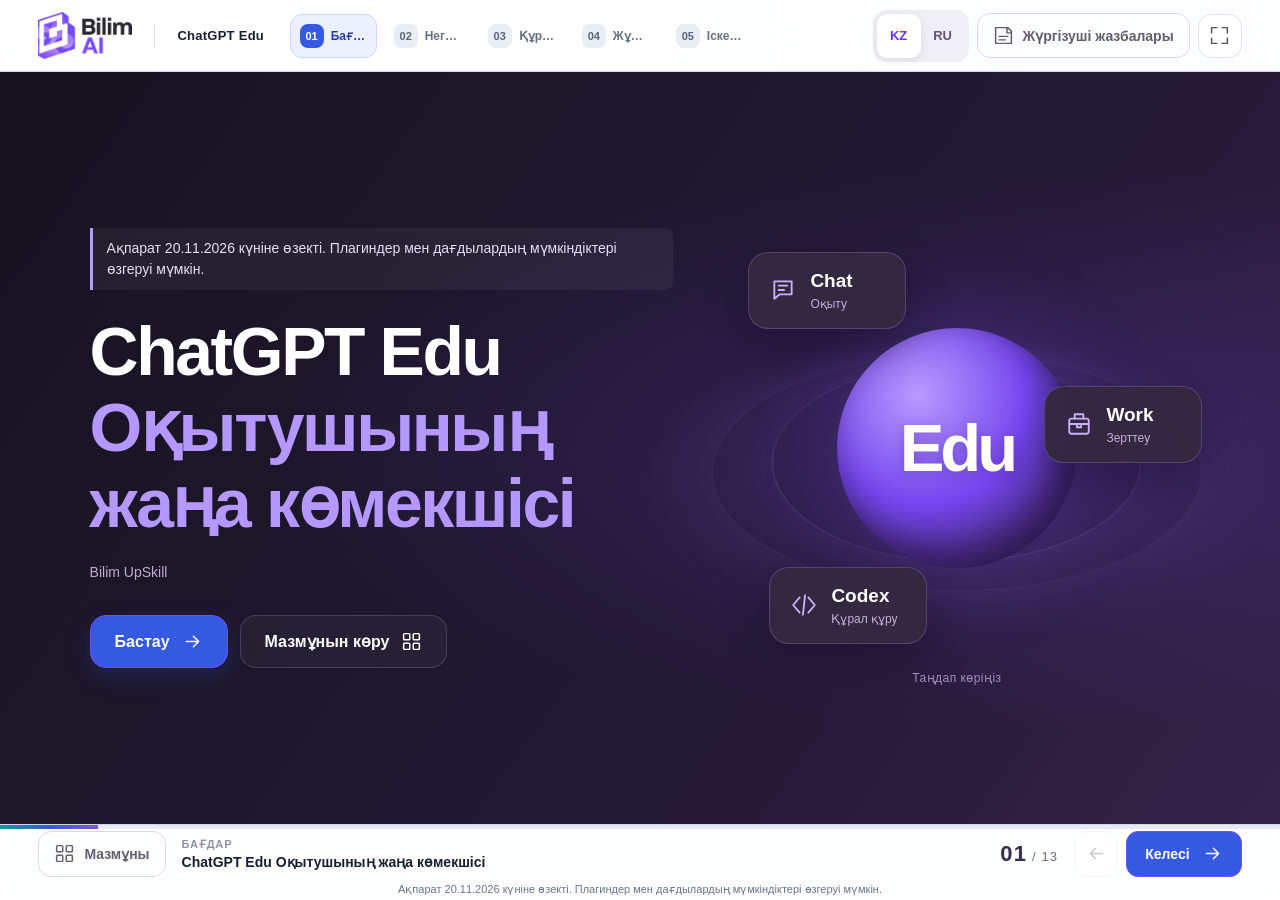
==== commit aa49d053: "Remove individual teacher records and retain aggregate statistics" ====
--- a/index.html
+++ b/index.html
@@ -596,7 +596,7 @@
 .r-engine{transform:rotateX(20deg) rotateY(-25deg) scale(.8)}
 @media(max-width:760px){.r-engine-scene{height:300px}}
 
-</style><style>.seminar-speakers .speaker-role{font-size:18px;line-height:1.5}.seminar-speakers .speaker-education{font-size:17px;line-height:1.5;color:#626d86;margin-top:12px}</style><link rel="stylesheet" href="seminar-update.css?v=20261120-visible-date">
+</style><style>.seminar-speakers .speaker-role{font-size:18px;line-height:1.5}.seminar-speakers .speaker-education{font-size:17px;line-height:1.5;color:#626d86;margin-top:12px}</style><link rel="stylesheet" href="seminar-update.css?v=20261121-statistics-only">
 <link rel="stylesheet" href="skill-videos.css?v=water-model-20261020">
 <style>.org-stage.org-history-stage{overflow-x:hidden;scrollbar-gutter:stable}.org-history-stage .project-start{position:relative}</style><style>.project-license-highlight{margin-top:22px;padding:18px 0;border-top:1px solid #d6cdec;display:grid;gap:5px;color:#382275}.project-license-highlight strong{font-size:clamp(40px,4vw,58px);line-height:1;font-weight:800;letter-spacing:-.04em}.project-license-highlight span{font-size:20px;font-weight:600}.project-license-highlight b{font-size:23px;line-height:1.3;color:#087e74}</style><style>@media(min-width:900px){.slide:has(.comparison-table){display:flex;flex-direction:column;padding-top:36px;padding-bottom:36px;gap:0}.slide:has(.comparison-table) .slide-head{margin-bottom:24px}.slide:has(.comparison-table) .plan-tabs{margin:0 0 12px;flex-shrink:0}.slide:has(.comparison-table) .comparison-wrap{flex:1;display:flex}.slide:has(.comparison-table) .comparison-table{font-size:clamp(18px,1.45vw,21px);line-height:1.45;align-self:stretch}.slide:has(.comparison-table) .comparison-table th,.slide:has(.comparison-table) .comparison-table td{padding:16px 16px;vertical-align:middle}.slide:has(.comparison-table) .comparison-table thead th{font-size:clamp(19px,1.5vw,22px)}.slide:has(.comparison-table) .value-banner{flex-shrink:0;padding:22px 24px;margin-top:18px}.slide:has(.comparison-table) .value-banner b{font-size:20px;line-height:1.45}.slide:has(.comparison-table) .value-banner small{max-width:330px;font-size:13px;line-height:1.5}}</style></head>
 <body><header class="topbar" id="topbar"><a class="brand" href="#kz/1" aria-label="Bilim AI"><img src="asset-c73c4dea95a838ff.png" alt="Bilim AI"><span class="brand-divider"></span><span class="brand-name">ChatGPT Edu</span></a><nav class="chapter-rail" aria-label="Contents"><button class="chapter-tab is-complete" data-action="jump-chapter" data-index="0" aria-current="false"><b>01</b><span>Orientation</span></button><button class="chapter-tab is-complete" data-action="jump-chapter" data-index="4" aria-current="false"><b>02</b><span>Why Edu</span></button><button class="chapter-tab is-complete" data-action="jump-chapter" data-index="7" aria-current="false"><b>03</b><span>Tools</span></button><button class="chapter-tab " data-action="jump-chapter" data-index="11" aria-current="step"><b>04</b><span>Workflows</span></button><button class="chapter-tab " data-action="jump-chapter" data-index="18" aria-current="false"><b>05</b><span>Get started</span></button></nav><div class="toolbar"><div class="lang" aria-label="Language"><button data-action="language" data-lang="kz" aria-pressed="false" aria-label="Қазақша">KZ</button><button data-action="language" data-lang="ru" aria-pressed="false" aria-label="Русский">RU</button></div><button class="quiet-btn" data-action="notes" aria-label="Presenter notes" title="Presenter notes"><svg viewBox="0 0 24 24" fill="none" stroke="currentColor" stroke-width="1.7" stroke-linecap="round" stroke-linejoin="round" aria-hidden="true"><path d="M8 3h9l4 4v14H3V3h5m8 0v6h5M7 13h10M7 17h7"></path></svg><span class="hide-mobile">Presenter notes</span></button><button class="iconbtn fullscreen-btn" data-action="fullscreen" aria-label="Fullscreen" title="Fullscreen"><svg viewBox="0 0 24 24" fill="none" stroke="currentColor" stroke-width="1.7" stroke-linecap="round" stroke-linejoin="round" aria-hidden="true"><path d="M3 9V3h6m6 0h6v6M3 15v6h6m6 0h6v-6"></path></svg></button></div></header><main class="stage" id="stage"><section class="slide  " data-slide="12" data-source-slide="16" data-chapter="4" aria-labelledby="slide-title" tabindex="-1"><header class="slide-head"><div class="slide-meta"><span class="chapter-kicker">Workflows</span><span class="slide-position">12 / 15</span></div><h2 id="slide-title">Try interactivity inside the presentation</h2><p class="subtitle">A quiz, H5P crossword, video and the original interactive lab.</p></header><nav class="r-tabs" aria-label="Slide sections"><button class="r-btn " data-r="tab:lab" data-value="quiz" aria-pressed="false">Mini-quiz</button><button class="r-btn " data-r="tab:lab" data-value="h5p" aria-pressed="false">H5P crossword</button><button class="r-btn " data-r="tab:lab" data-value="video" aria-pressed="false">YouTube</button><button class="r-btn active" data-r="tab:lab" data-value="lab" aria-pressed="true">PPTX + HTML lab</button></nav><div class="html-lab"><section class="brief-builder"><label>Subject<select id="lab-subject" data-lab="labSubject"><option value="0" selected="">Economics</option><option value="1">Education</option><option value="2">Journalism</option></select></label><label>Topic<select id="lab-topic" data-lab="labTopic"><option value="0" selected="">Inflation and real income</option><option value="1">Evaluating feedback</option><option value="2">Checking conflicting claims</option></select></label><label>Audience<select id="lab-audience" data-lab="labAudience"><option value="0" selected="">First-year undergraduates</option><option value="1">Graduate students</option><option value="2">Faculty</option></select></label><div class="brief-preview"><header><span>Prefilled brief</span><span>PPTX + HTML</span></header><textarea id="prompt-output" readonly="">I am preparing a 15-minute Economics learning activity on “Inflation and real income” for First-year undergraduates. Using the attached sources, create an editable six-slide deck and a standalone interactive HTML in English. Include one case, three questions, an answer key and an assessment criterion. Do not invent data; verify every number and link.</textarea><button class="action" data-action="copy">Copy brief<svg viewBox="0 0 24 24" fill="none" stroke="currentColor" stroke-width="1.7" stroke-linecap="round" stroke-linejoin="round" aria-hidden="true"><rect x="8" y="8" width="12" height="13" rx="2"></rect><path d="M15 8V3H3v13h5"></path></svg></button></div></section><section class="format-stage"><div class="format-compare"><article class="format-card"><h3>PPTX</h3><p>Familiar for presenting, with extensive template and training libraries.</p></article><article class="format-card html"><span class="tag">New possibility</span><h3>Interactive HTML</h3><p>Teaches through parameters, simulation and action. AI lowers the former technical barrier.</p></article></div><section class="live-example expanded-demo"><span class="soft-label">Live HTML example</span><h3>How does inflation affect purchasing power?</h3><p class="demo-intro">Keep income growth at 10% and move the inflation slider. What changes?</p><div class="demo-controls"><label><span class="range-label">Nominal income growth<output id="income-value">10%</output></span><input id="income-range" type="range" min="-20" max="40" value="10" step="1" aria-label="Nominal income growth"></label><label><span class="range-label">Inflation<output id="inflation-value">4%</output></span><input id="inflation-range" type="range" min="0" max="30" value="4" step="1" aria-label="Inflation"></label></div><div class="demo-presets"><button type="button" data-action="demo-preset" data-inflation="4">Growth: 4%</button><button type="button" data-action="demo-preset" data-inflation="10">Break-even: 10%</button><button type="button" data-action="demo-preset" data-inflation="20">Decline: 20%</button></div><div id="demo-visual"><div class="demo-status" style="color:#08776c" role="status"><strong>Purchasing power increased</strong><span>5.77%</span></div><p class="demo-base">Starting income: KZT 100,000. All changes refer to the same period.</p><div class="money-bars"><div class="money-row"><div><span>Starting income</span><b>100,000 ₸</b></div><div class="money-track"><span style="width:71.42857142857143%;background:#8794ad"></span></div></div><div class="money-row"><div><span>New nominal income</span><b>110,000 ₸</b></div><div class="money-track"><span style="width:78.57142857142858%;background:#3559e0"></span></div></div><div class="money-row"><div><span>Purchasing power at original prices</span><b>105,769 ₸</b></div><div class="money-track"><span style="width:75.54945054945055%;background:#08776c"></span></div></div></div><figure class="inflation-figure"><figcaption>Inflation ↑ → real income growth ↓</figcaption><svg viewBox="0 0 600 260" role="img" aria-label="Inflation ↑ → real income growth ↓"><rect x="45" y="35" width="510" height="180" rx="8" fill="#f4f7fc"></rect><line x1="45" x2="555" y1="215" y2="215" stroke="#dce3ef" stroke-dasharray="4 4"></line><text x="38" y="219" text-anchor="end">-40%</text><line x1="45" x2="555" y1="170" y2="170" stroke="#dce3ef" stroke-dasharray="4 4"></line><text x="38" y="174" text-anchor="end">-20%</text><line x1="45" x2="555" y1="125" y2="125" stroke="#8794ad" stroke-dasharray="4 4"></line><text x="38" y="129" text-anchor="end">0%</text><line x1="45" x2="555" y1="80" y2="80" stroke="#dce3ef" stroke-dasharray="4 4"></line><text x="38" y="84" text-anchor="end">20%</text><line x1="45" x2="555" y1="35" y2="35" stroke="#dce3ef" stroke-dasharray="4 4"></line><text x="38" y="39" text-anchor="end">40%</text><text x="45" y="233" text-anchor="middle">0%</text><text x="215" y="233" text-anchor="middle">10%</text><text x="385" y="233" text-anchor="middle">20%</text><text x="555" y="233" text-anchor="middle">30%</text><polyline points="45,102.49999999999999 62,104.95049504950494 79,107.35294117647055 96,109.70873786407768 113,112.01923076923076 130,114.28571428571428 147,116.50943396226415 164,118.69158878504669 181,120.83333333333331 198,122.93577981651377 215,125 232,127.02702702702703 249,129.01785714285717 266,130.9734513274336 283,132.89473684210526 300,134.78260869565213 317,136.63793103448273 334,138.46153846153845 351,140.25423728813558 368,142.01680672268907 385,143.75 402,145.45454545454544 419,147.1311475409836 436,148.78048780487805 453,150.4032258064516 470,151.99999999999994 487,153.57142857142856 504,155.11811023622045 521,156.640625 538,158.1395348837209 555,159.6153846153846" fill="none" stroke="#3559e0" stroke-width="4"></polyline><line x1="113" x2="113" y1="112.01923076923076" y2="215" stroke="#08776c" stroke-dasharray="4 4"></line><circle cx="113" cy="112.01923076923076" r="7" fill="#08776c" stroke="white" stroke-width="3"></circle><text x="300" y="255" text-anchor="middle">Inflation (%)</text></svg></figure></div><p class="demo-formula">(1 + income growth) / (1 + inflation) − 1</p><p class="demo-question">Discuss: why can a 10% income increase still leave you able to buy fewer goods?</p><small>Teaching model: a fixed consumer basket, excluding taxes and other changes. Not official statistics.</small></section></section></div><div class="micro-source"><span class="soft-label">Sources</span><a href="https://zhas-galym-application-guide.chatgpt-edu-3017.chatgpt.site/" target="_blank" rel="noopener noreferrer">Interactive grant navigator</a><a href="https://docs.google.com/presentation/d/17PIRmmDrwXDZoYf0UuE9e5HrA7z_eRFfw3z_moIJdW4/edit?slide=id.enu2026_s37#slide=id.enu2026_s37" target="_blank" rel="noopener noreferrer">Original training deck</a></div></section></main><nav class="dock" id="dock" aria-label="Slide navigation"><div class="progress-track" aria-hidden="true"><div class="progress" style="width:80%"></div></div><button class="quiet-btn" data-action="outline" aria-label="Contents"><svg viewBox="0 0 24 24" fill="none" stroke="currentColor" stroke-width="1.7" stroke-linecap="round" stroke-linejoin="round" aria-hidden="true"><rect x="3" y="3" width="7" height="7" rx="1"></rect><rect x="14" y="3" width="7" height="7" rx="1"></rect><rect x="3" y="14" width="7" height="7" rx="1"></rect><rect x="14" y="14" width="7" height="7" rx="1"></rect></svg><span>Contents</span></button><span class="dock-title"><span class="dock-label">Workflows</span><strong>Try interactivity inside the presentation</strong></span><span class="counter"><strong>12</strong> / 15</span><div class="navpair"><button class="iconbtn" data-action="prev" aria-label="Back"><svg viewBox="0 0 24 24" fill="none" stroke="currentColor" stroke-width="1.7" stroke-linecap="round" stroke-linejoin="round" aria-hidden="true"><path d="M19 12H5m6-6-6 6 6 6"></path></svg></button><button class="action" data-action="next" aria-label="Next"><span>Next</span><svg viewBox="0 0 24 24" fill="none" stroke="currentColor" stroke-width="1.7" stroke-linecap="round" stroke-linejoin="round" aria-hidden="true"><path d="M5 12h14m-6-6 6 6-6 6"></path></svg></button></div></nav><dialog class="overlay" id="modal" aria-modal="true"></dialog><div id="toast" class="toast" role="status" aria-live="polite"></div><div id="announcer" class="sr-only" role="status" aria-live="polite">Slide 12 / 15. Try interactivity inside the presentation</div><noscript><p class="noscript">JavaScript қосыңыз / Включите JavaScript / Enable JavaScript.</p></noscript>
@@ -1038,10 +1038,10 @@
 const CURRENT_SEMINAR_AGENDA={"kz":[["00–15","Жоба, серіктестер және ChatGPT Edu"],["15–30","Chat, Work, Codex: жұмыс режимдері"],["30–55","Pedagog және Tarbie: скиллдер мен қолдану мысалдары"],["55–70","Бір тапсырма: PPTX және интерактивті HTML"],["70–80","CODEX CHALLENGE"],["80–90","ChatGPT Edu-ға кіру және келесі қадамдар"]],"ru":[["00–15","Проект, партнёры и ChatGPT Edu"],["15–30","Chat, Work, Codex: режимы работы"],["30–55","Pedagog и Tarbie: скиллы и примеры применения"],["55–70","Одна задача: PPTX и интерактивный HTML"],["70–80","CODEX CHALLENGE"],["80–90","Вход в ChatGPT Edu и следующие шаги"]]};
 for(const l of ["kz","ru"]){FINAL_UI[l].agenda=CURRENT_SEMINAR_AGENDA[l];FINAL_UI[l].subtitles[3]=l==="kz"?"Алты бөлім: таныстыру, құралдар, плагиндер, көрсетілім, челлендж және іске қосу.":"Шесть блоков: знакомство, инструменты, плагины, демонстрация, челлендж и начало работы.";}
 render();
-</script><script src="regional-data.js"></script>
+</script><script src="regional-data.js?v=20261121-statistics-only"></script>
 <script src="skill-videos.js?v=20261118-media-controls"></script>
 <script src="plugin-location-svg.js?v=5-sidebar-entry"></script>
-<script src="seminar-update.js?20261120-visible-date"></script>
+<script src="seminar-update.js?20261121-statistics-only"></script>
 <link rel="stylesheet" href="mode-demos.css?v=20261118-power-usage">
 
 
--- a/seminar-update.css
+++ b/seminar-update.css
@@ -185,3 +185,5 @@
 .hero .slide-version-note,.end-slide .slide-version-note{color:#e5ddf5;background:#ffffff0d;border-left-color:#b69bff;margin:0 0 24px}
 @media(max-width:760px){.slide-version-note{font-size:12px;padding:9px 11px}}
 @media(max-width:800px){.presentation-edition{font-size:10px}.presentation-edition .edition-full{display:none}.presentation-edition .edition-short{display:inline}}
+
+.regional-college-summary{padding:18px 20px;border:1px solid #dce3ef;border-radius:14px;background:#fff}.regional-college-summary h3{margin:0 0 10px;font-size:18px;color:#24344e}.regional-college-summary .regional-note{margin:0 0 12px}
